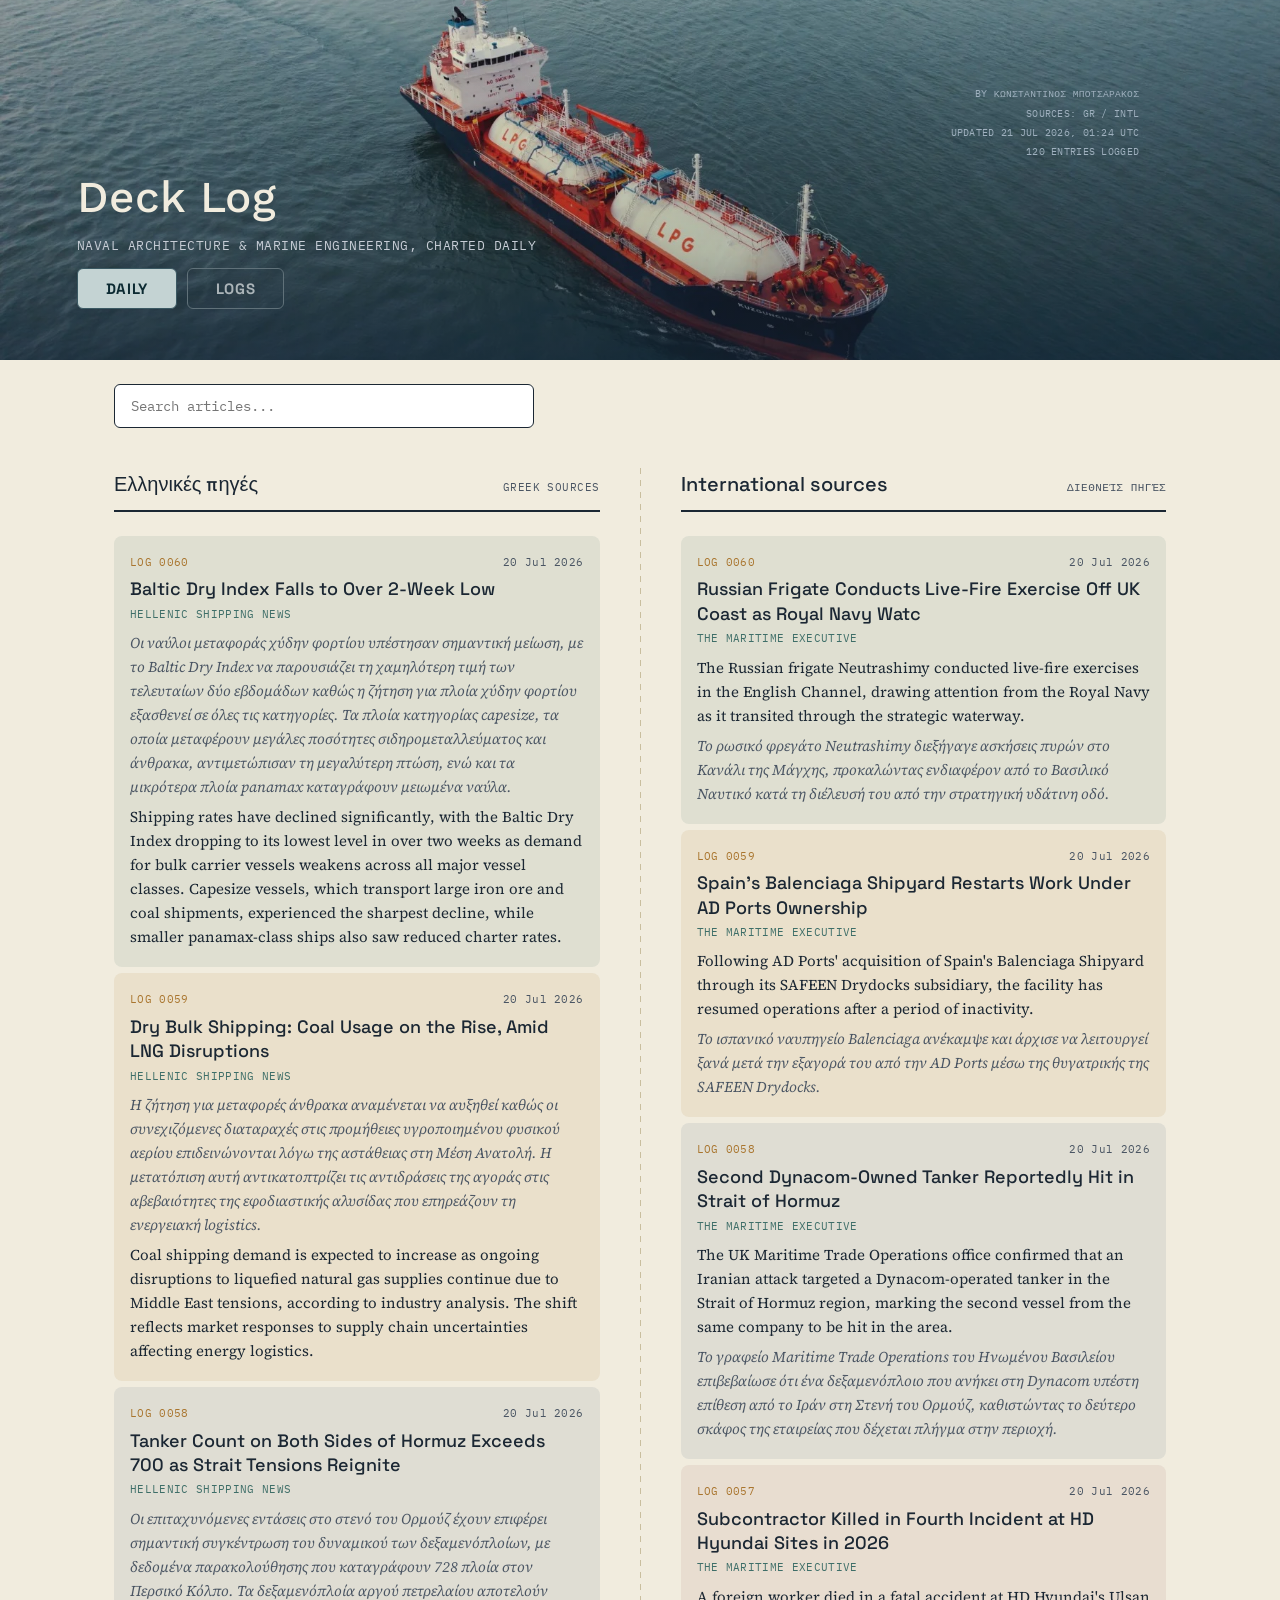
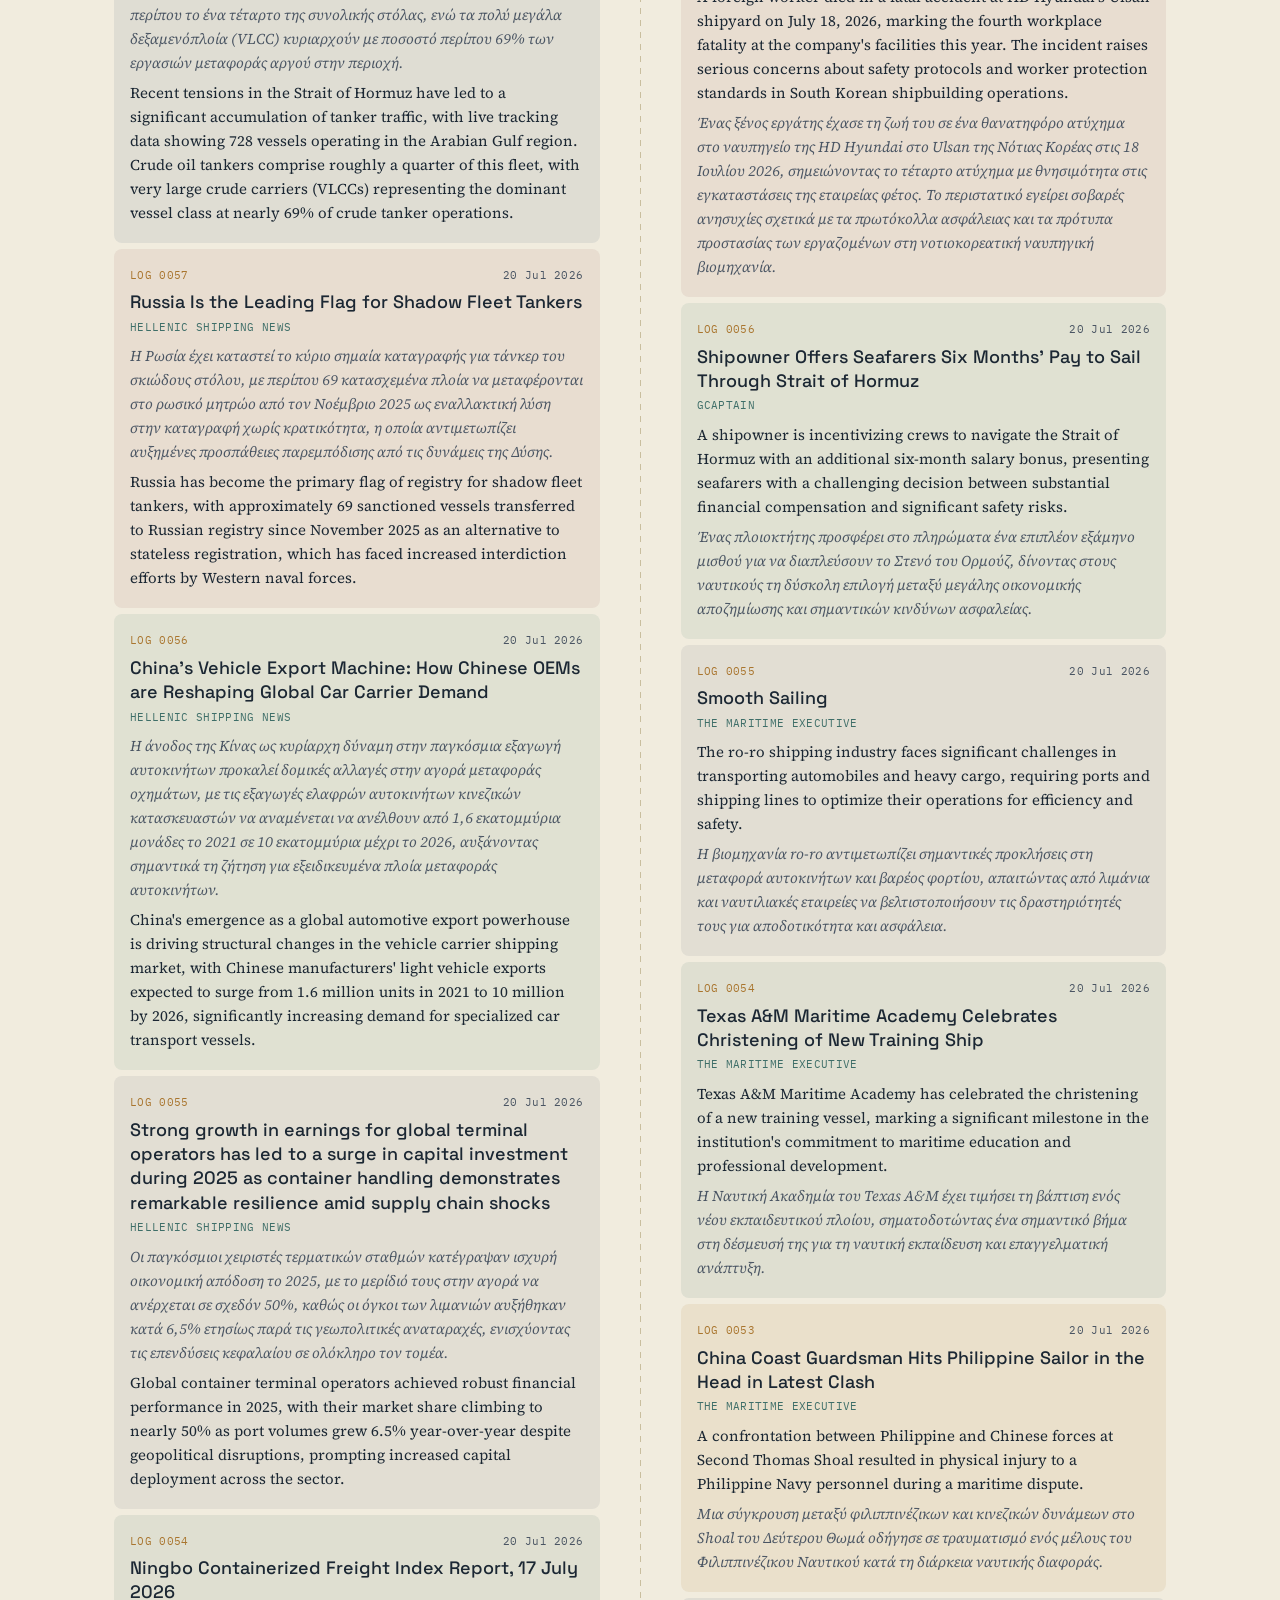
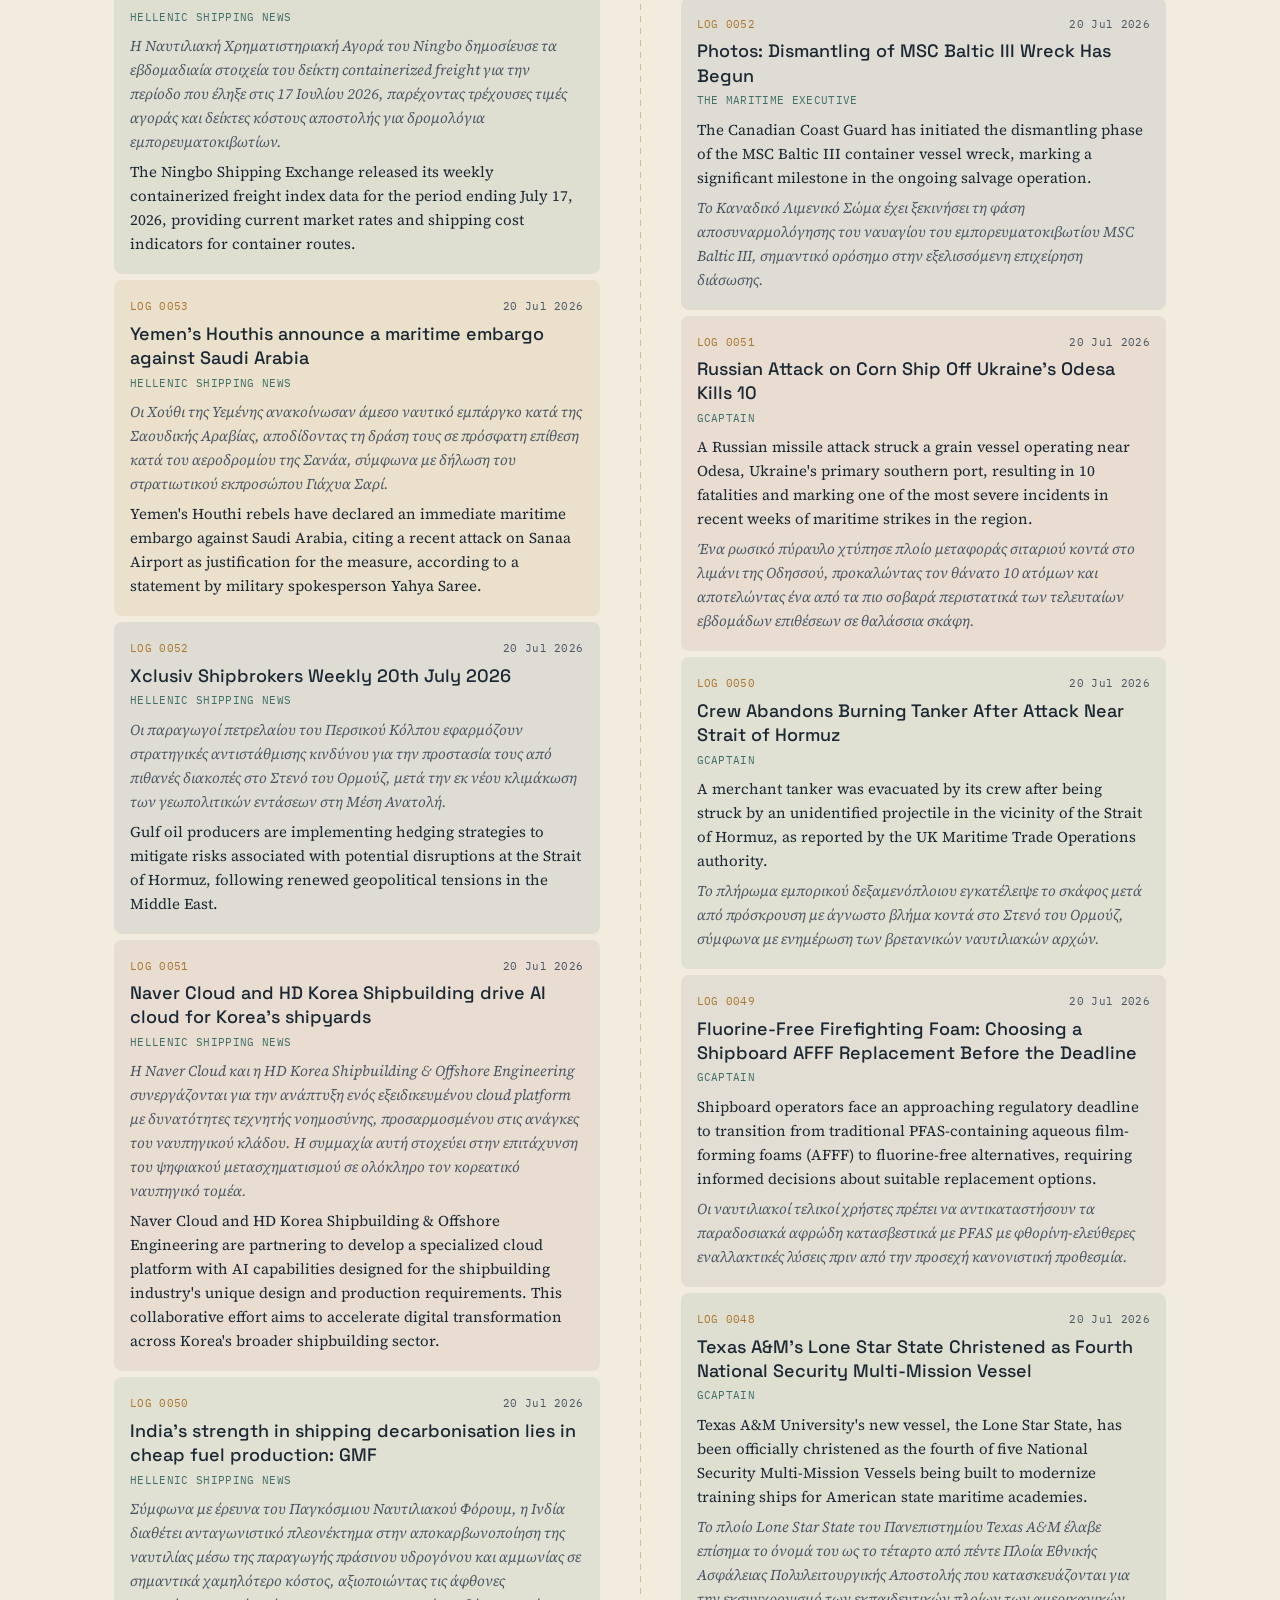
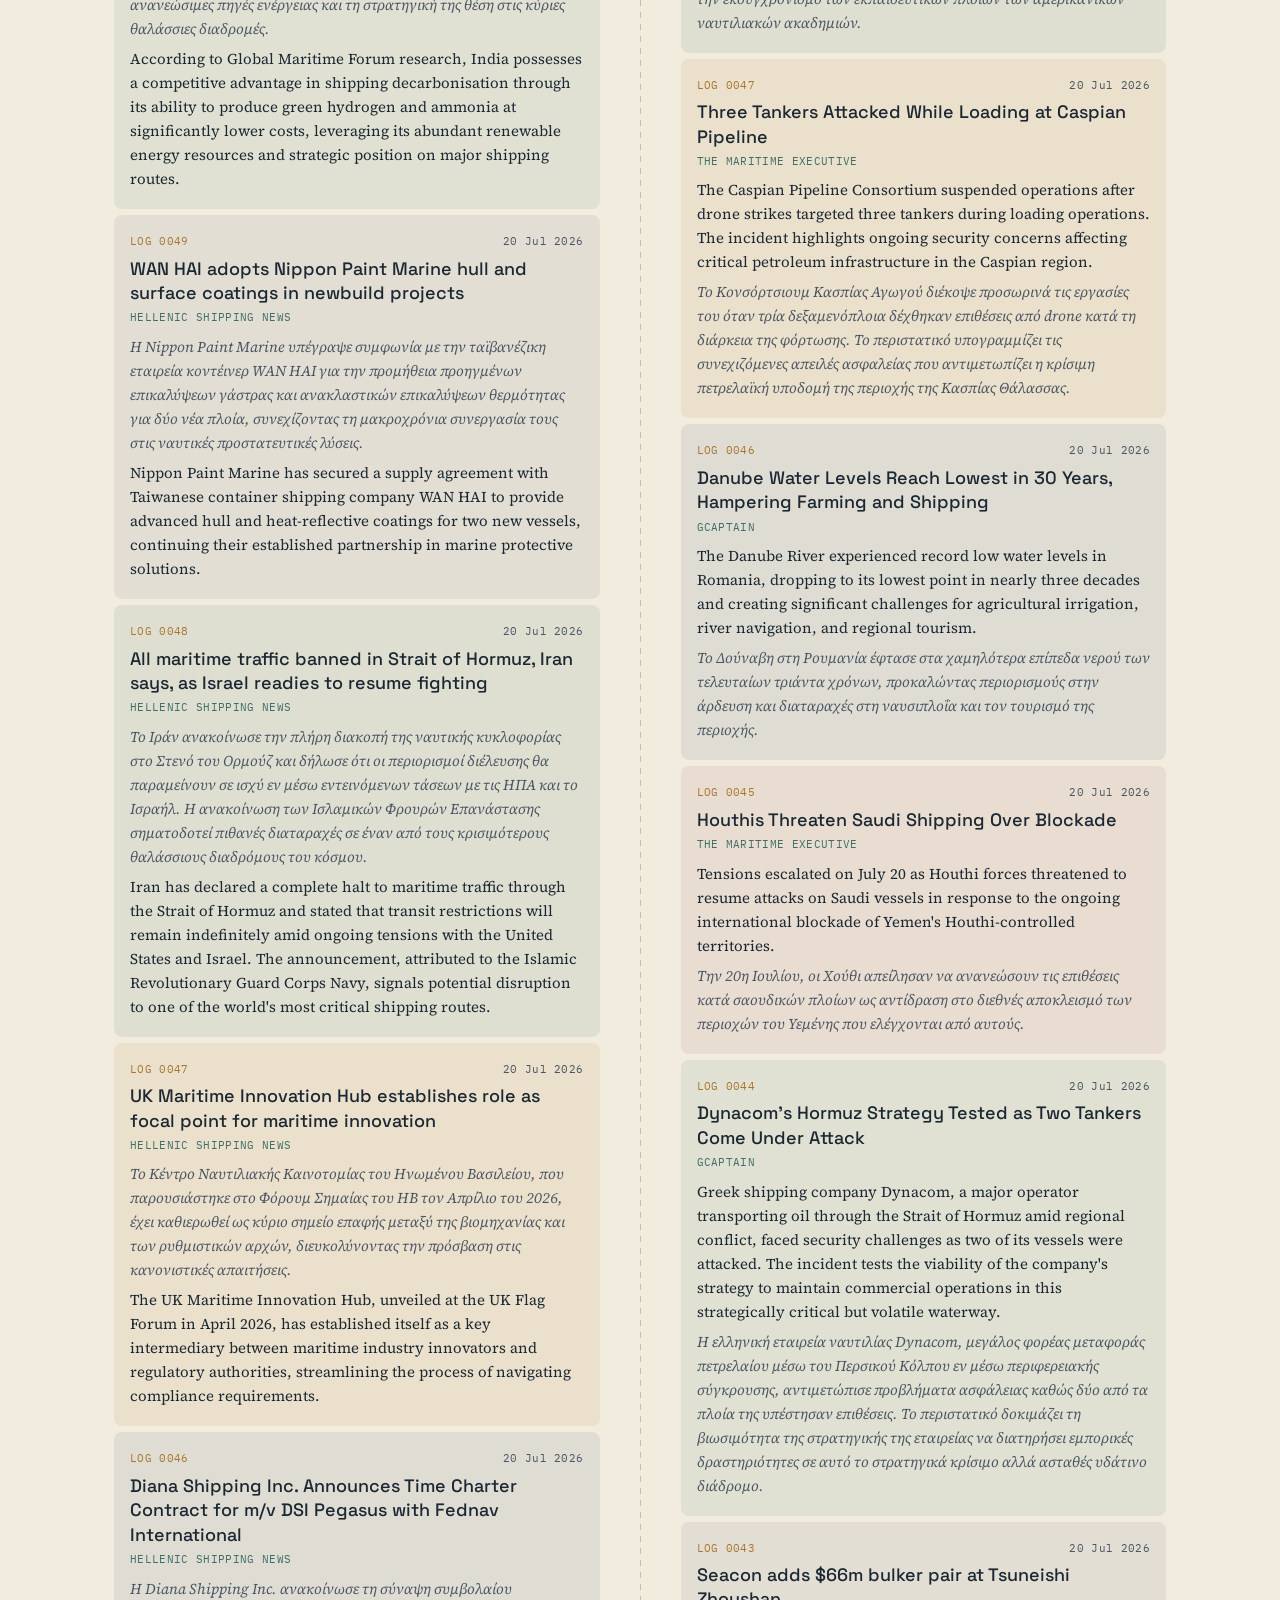
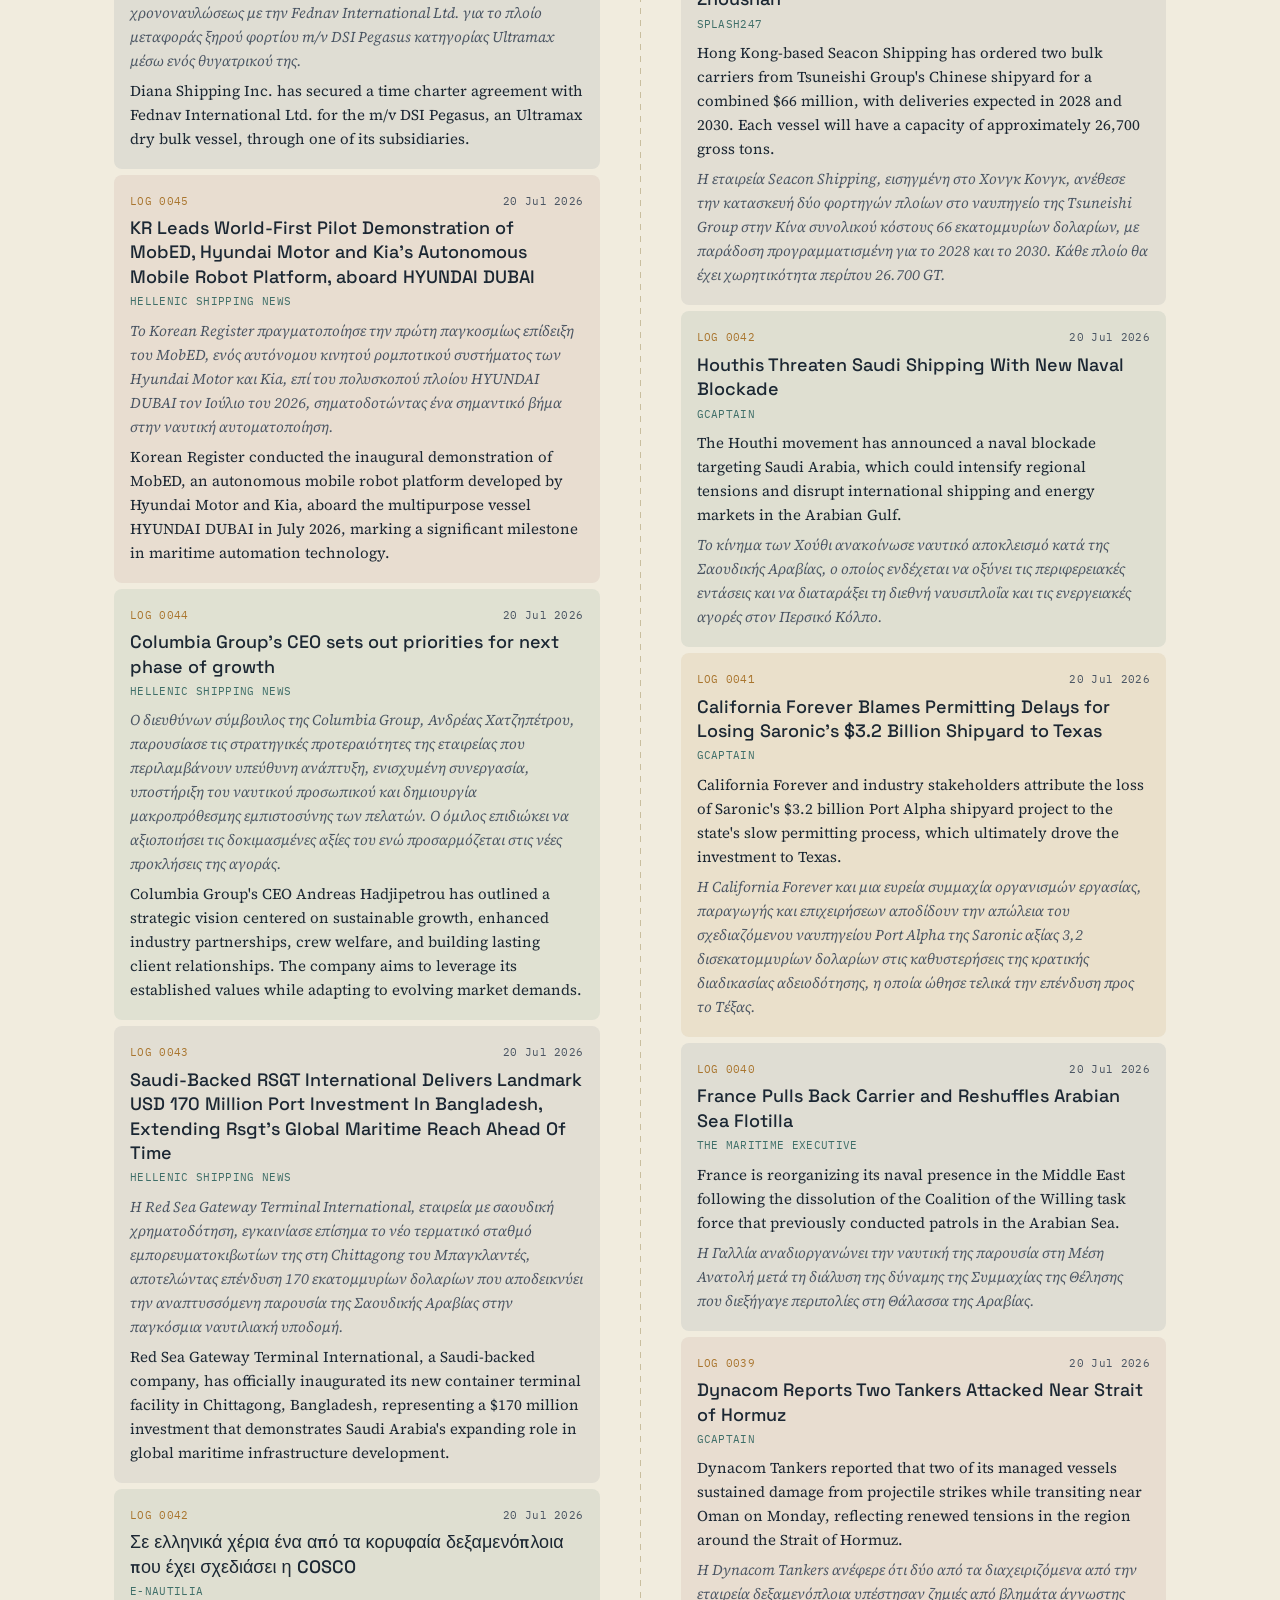
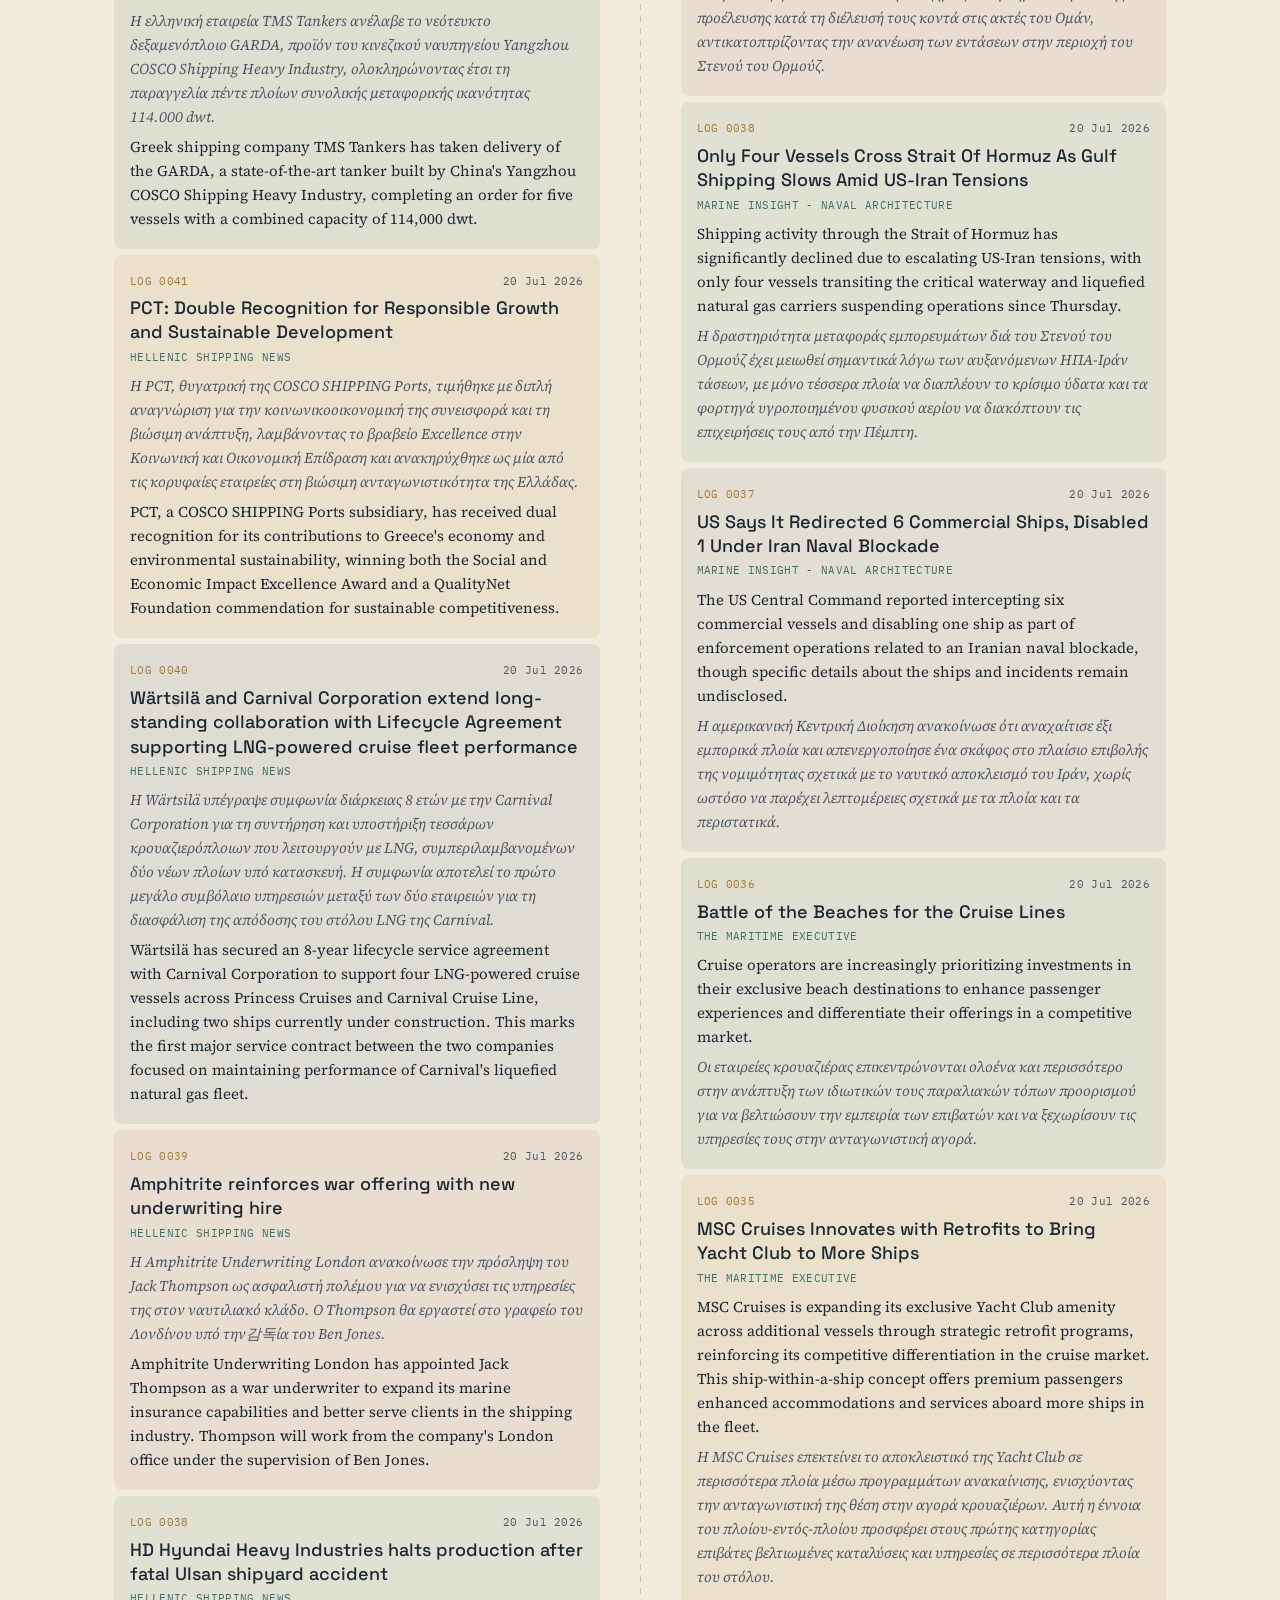
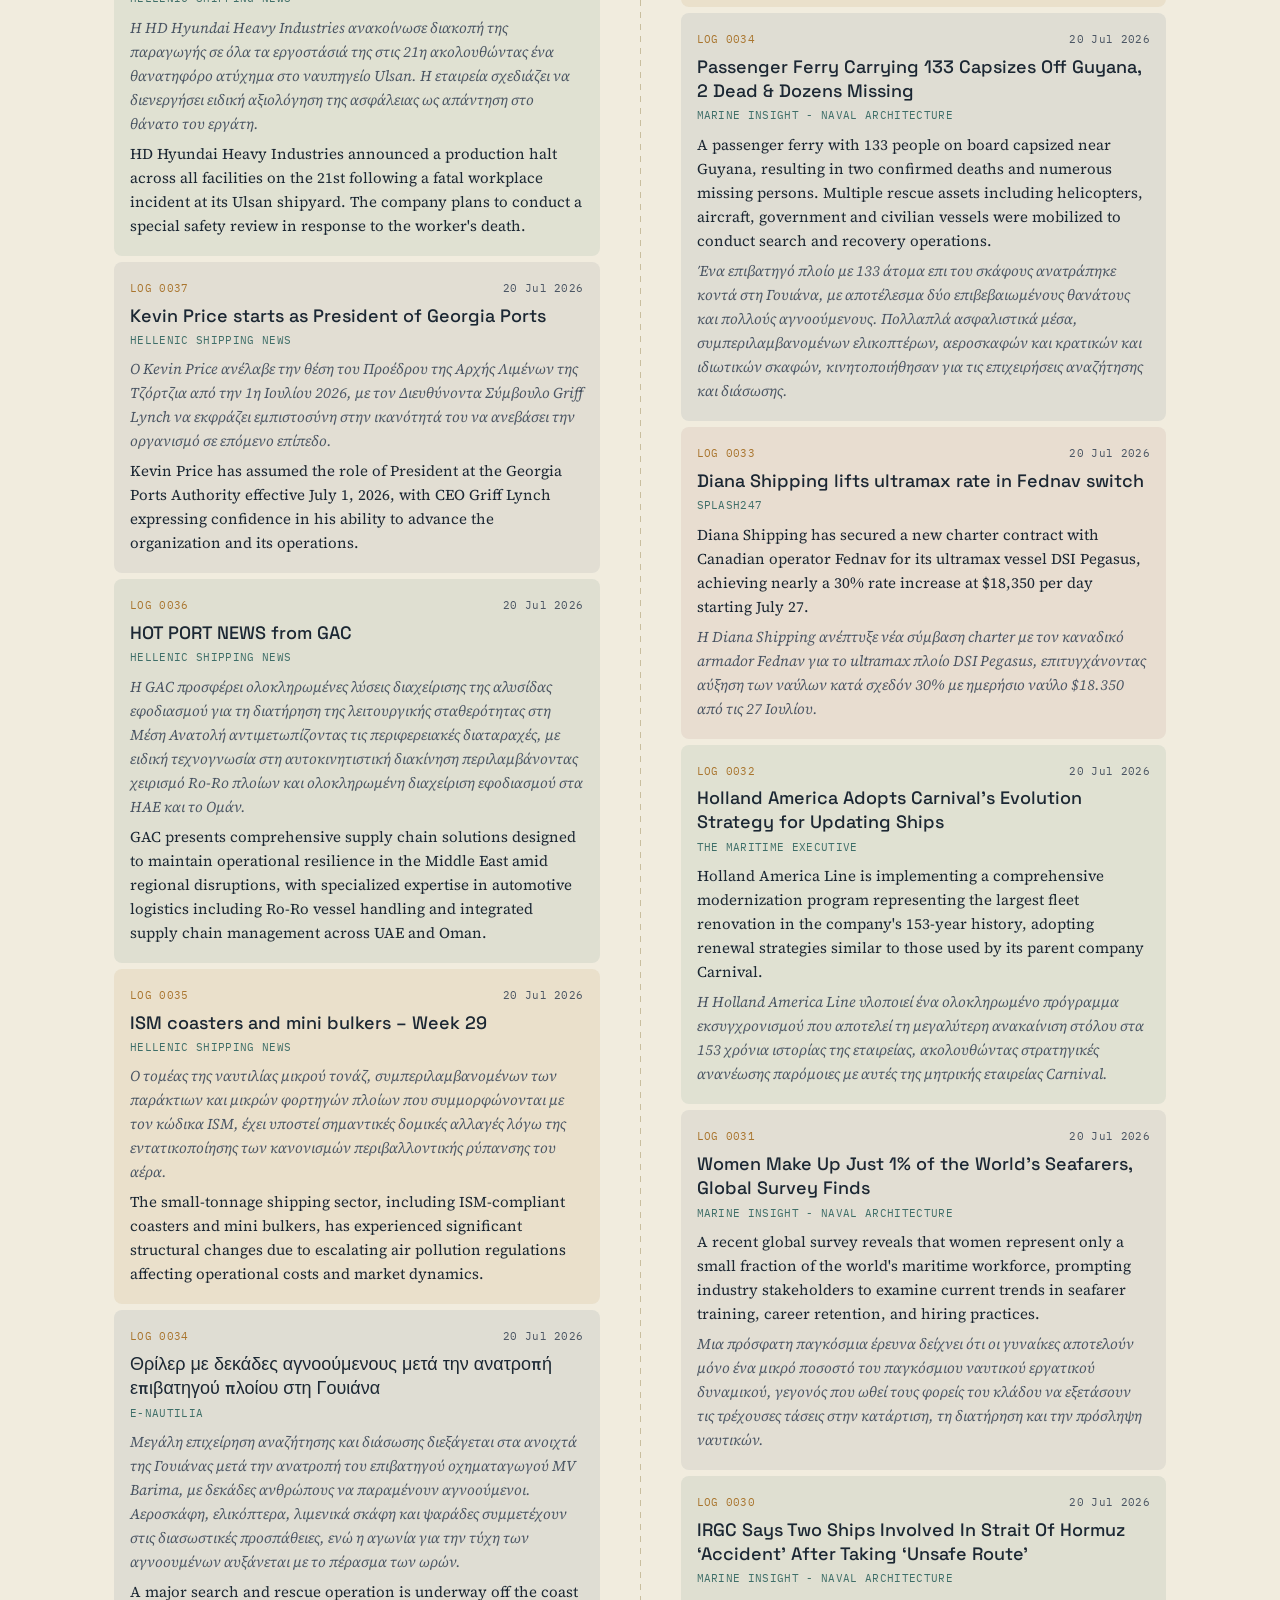
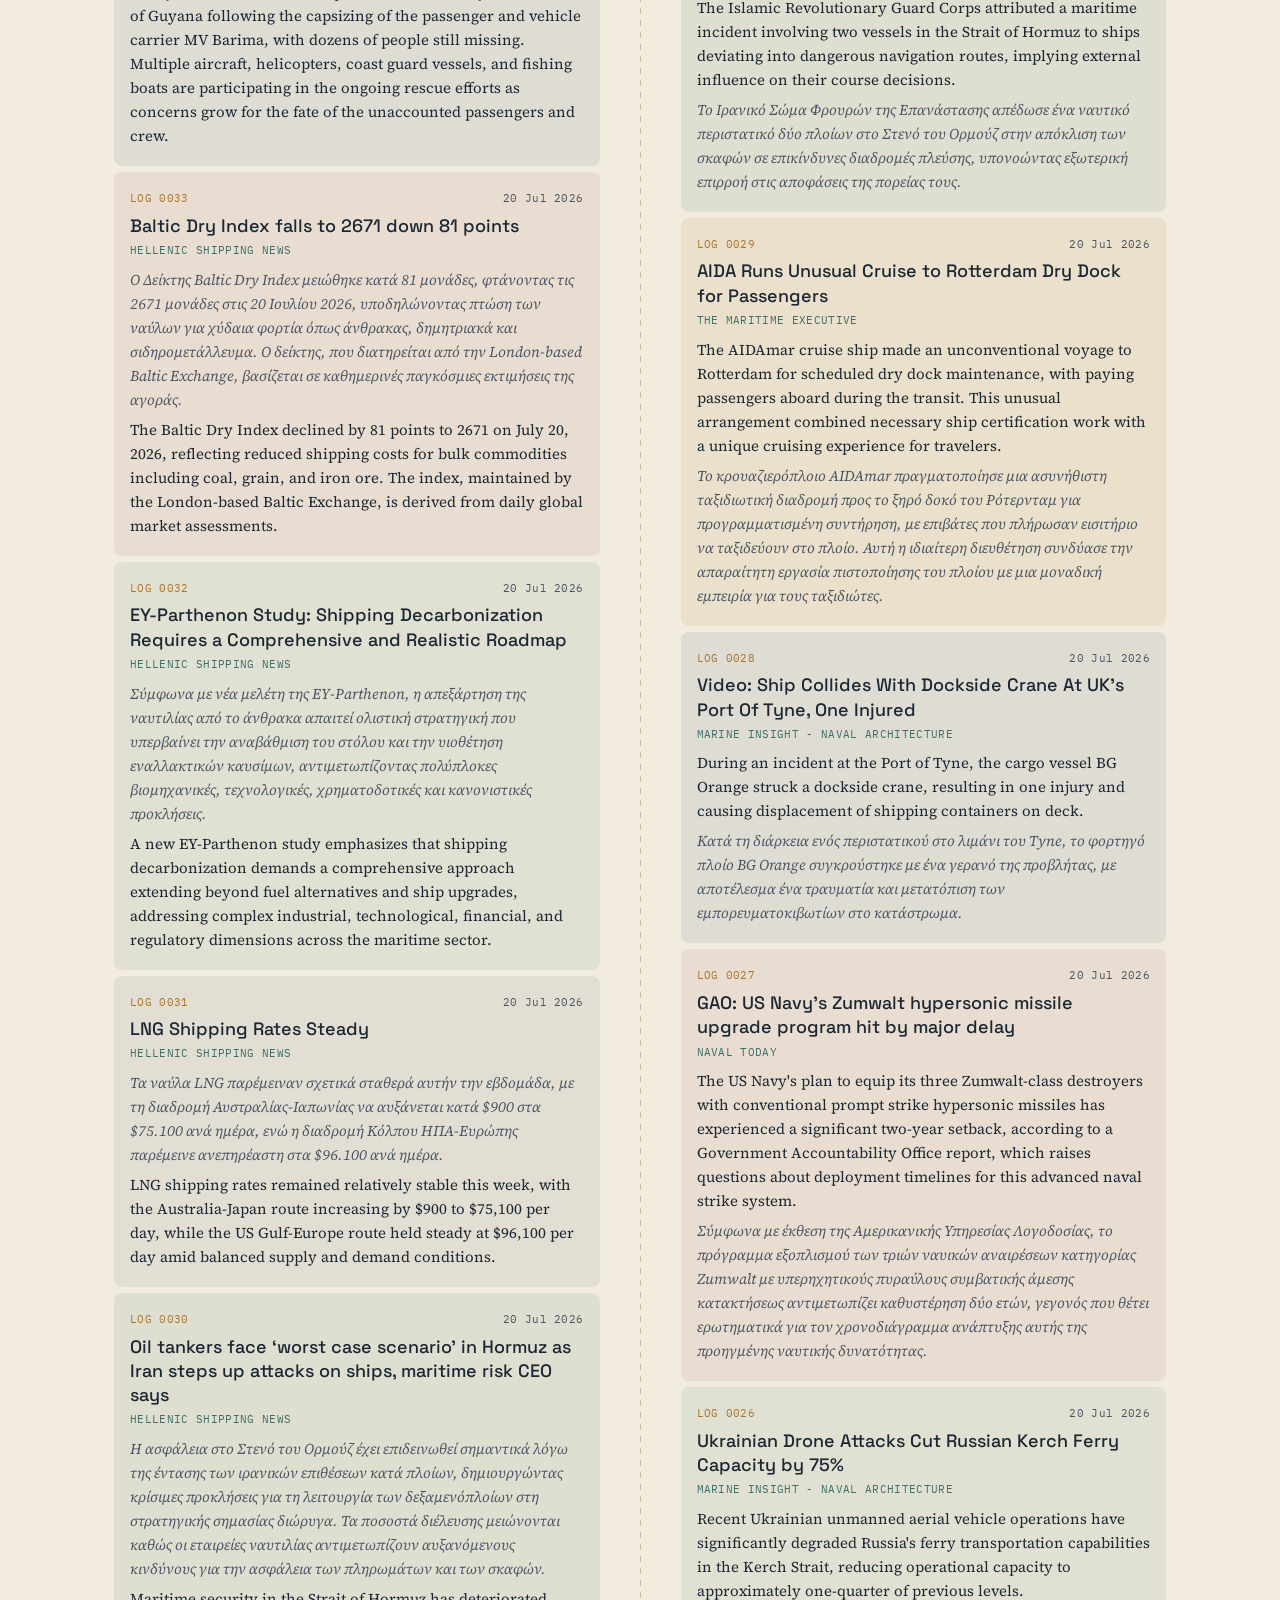
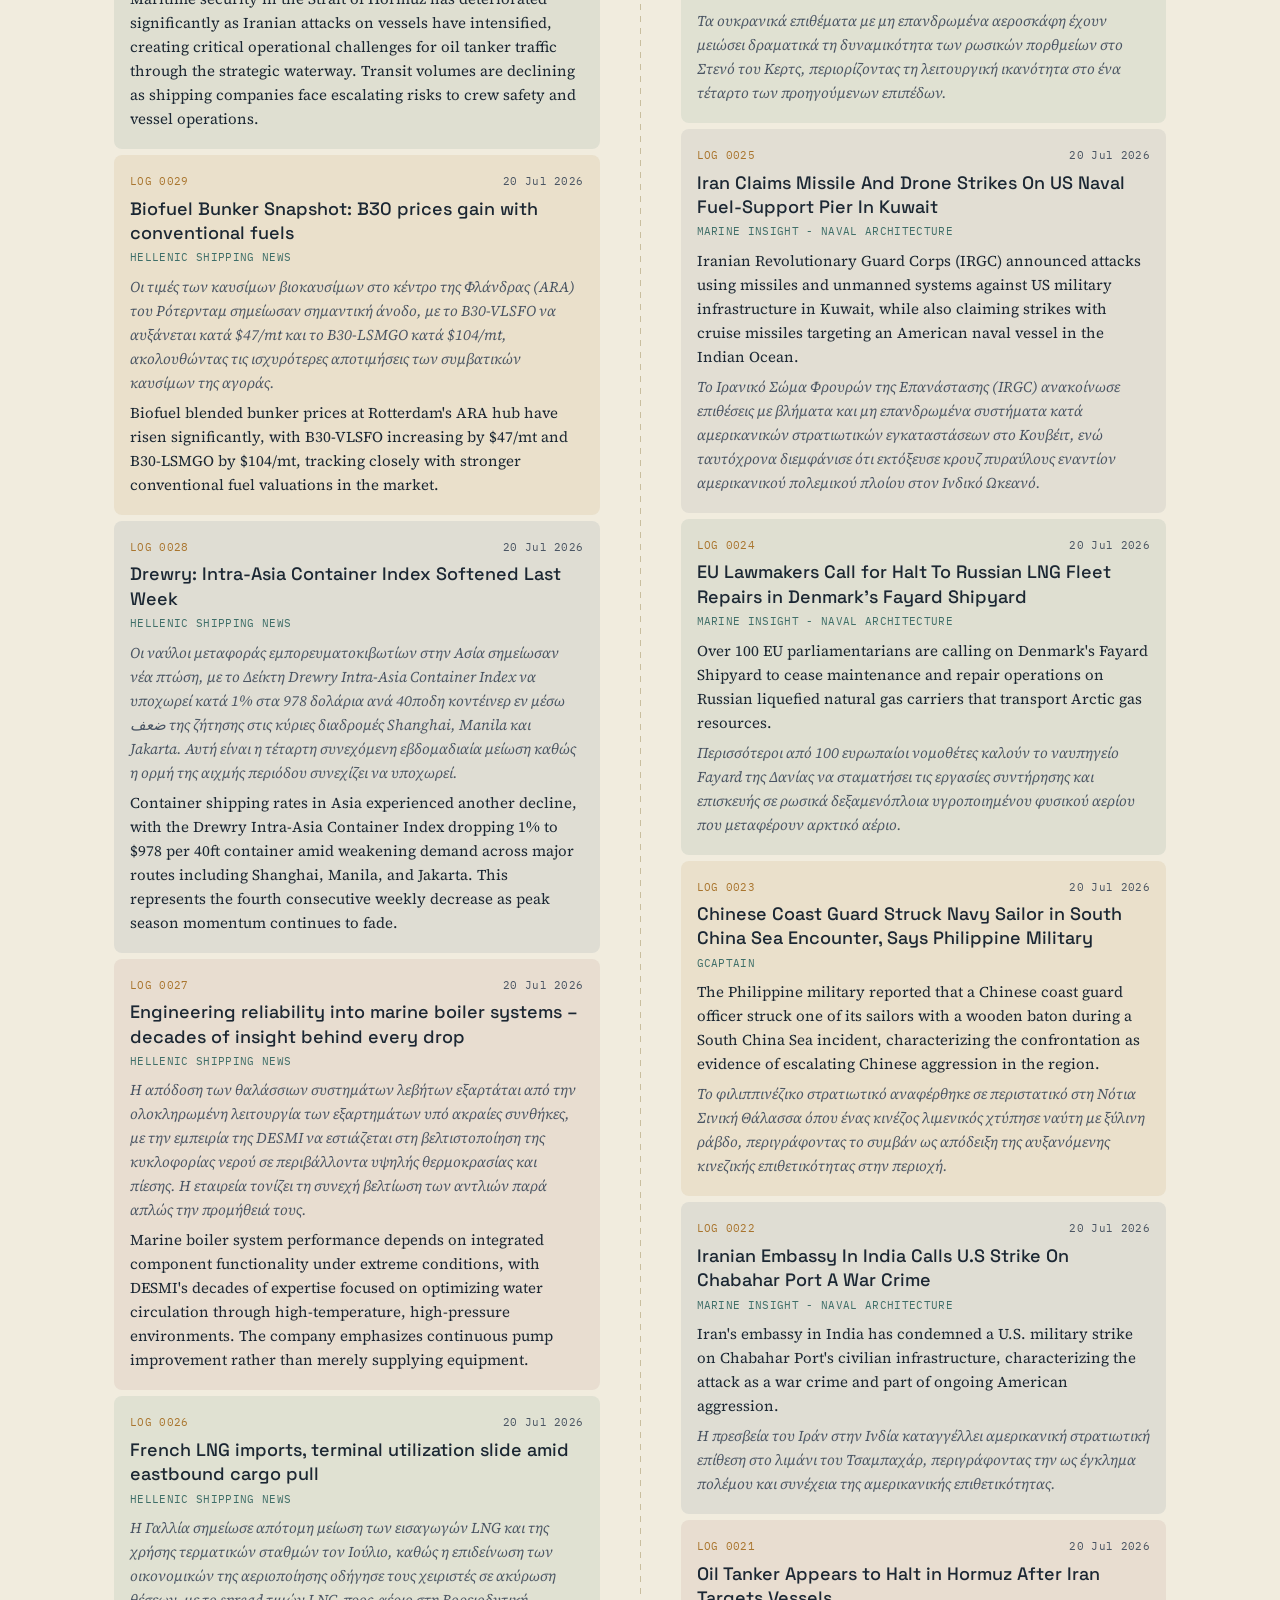
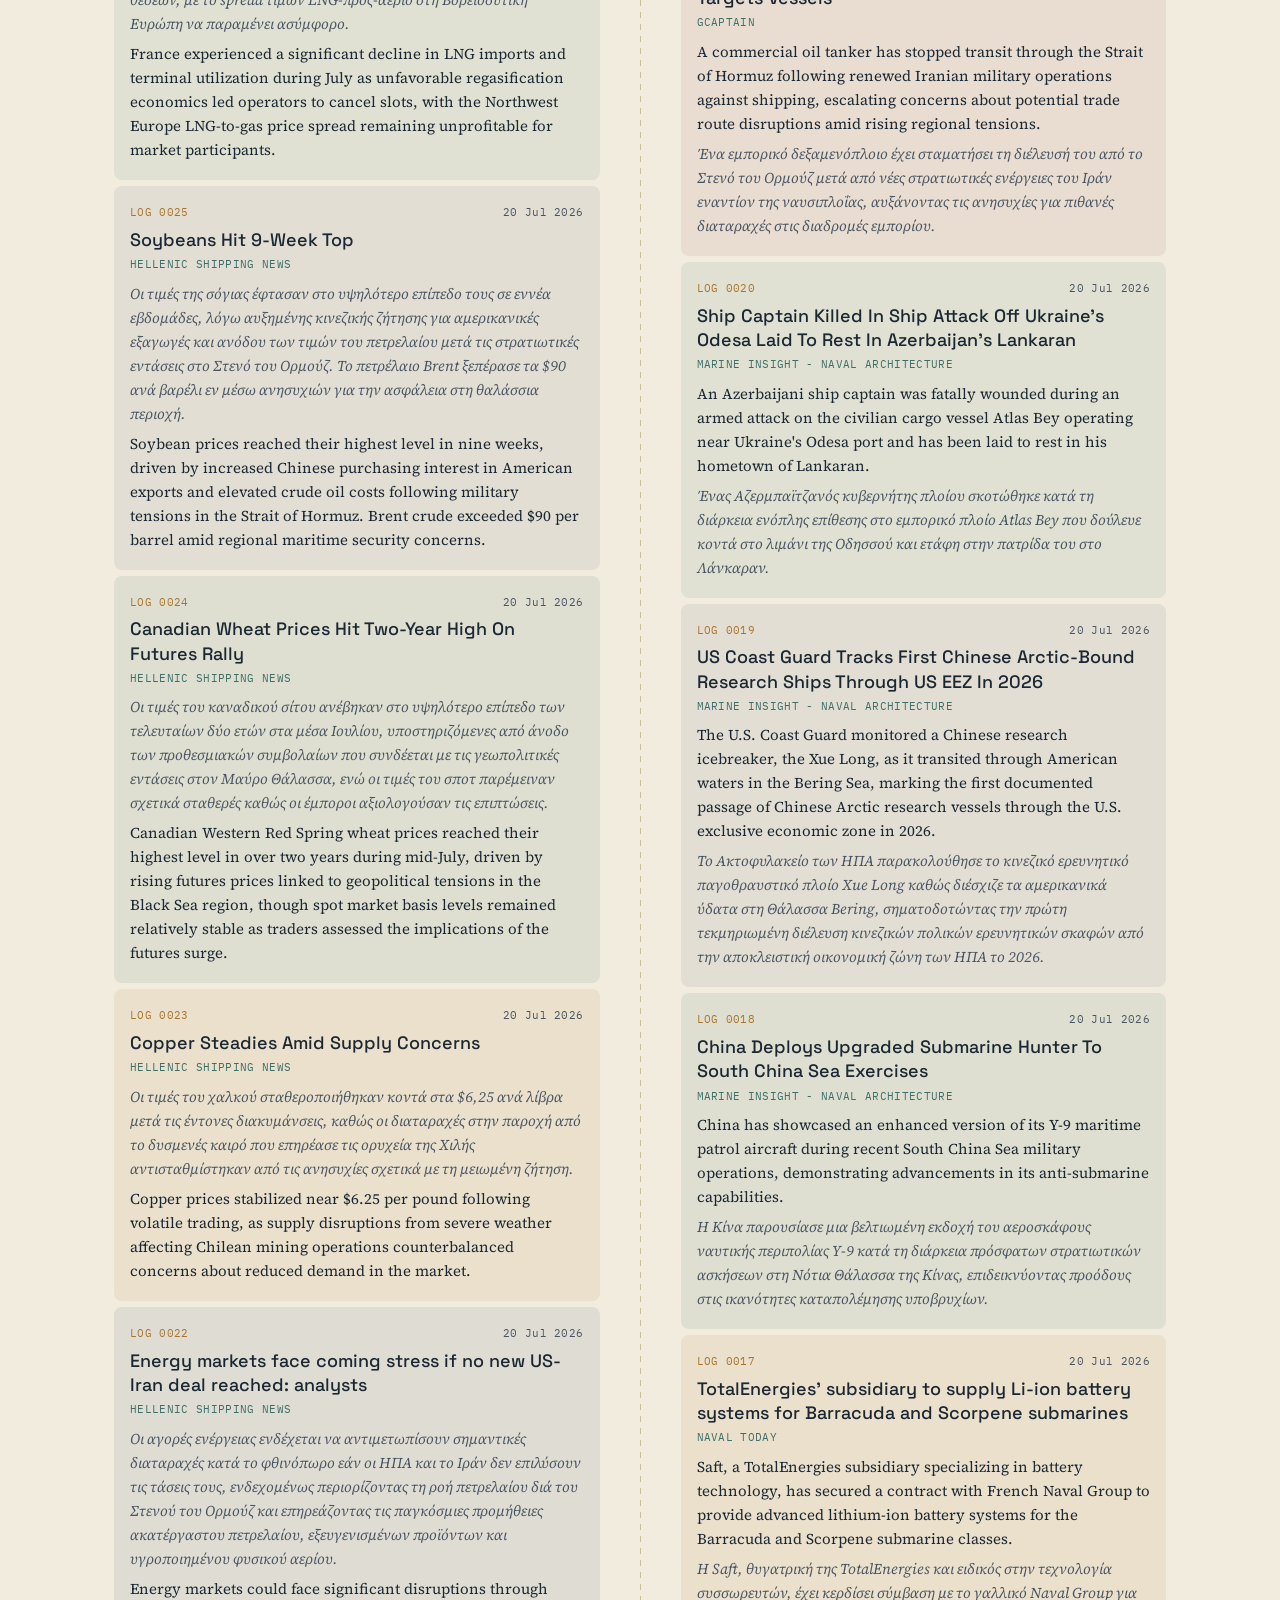
==== docs/index.html @ 95daadf0 "Auto-update: fetch new articles and rebuild site" ====
<!DOCTYPE html>
<html lang="en">
<head>
<meta charset="UTF-8">
<meta name="viewport" content="width=device-width, initial-scale=1.0">
<title>Deck Log &mdash; Naval Architecture &amp; Marine Engineering Digest</title>
     <link rel="icon" href="data:image/svg+xml,<svg xmlns=%22http://www.w3.org/2000/svg%22 viewBox=%220 0 100 100%22><text y=%22.9em%22 font-size=%2290%22>⚓</text></svg>">
<meta name="description" content="An automatically updated digest of naval architecture, shipbuilding and marine engineering news from Greek and international sources.">
<link rel="preconnect" href="https://fonts.googleapis.com">
<link rel="preconnect" href="https://fonts.gstatic.com" crossorigin>
<link href="https://fonts.googleapis.com/css2?family=Work+Sans:wght@400;500;600;700&family=Space+Grotesk:wght@400;500;700&family=Source+Serif+4:opsz,wght@8..60,400;8..60,600&family=IBM+Plex+Mono:wght@400;500&display=swap" rel="stylesheet">
<link rel="stylesheet" href="static/style.css">
<meta property="og:type" content="website">
<meta property="og:title" content="Deck Log — Naval Architecture & Marine Engineering Digest">
<meta property="og:description" content="An automatically updated digest of naval architecture, shipbuilding and marine engineering news from Greek and international sources.">
<meta property="og:image" content="https://deck-log.site/static/og-image.png">
<meta property="og:url" content="https://deck-log.site/">
<meta name="twitter:card" content="summary_large_image">
<meta name="twitter:title" content="Deck Log — Naval Architecture & Marine Engineering Digest">
<meta name="twitter:description" content="An automatically updated digest of naval architecture, shipbuilding and marine engineering news from Greek and international sources.">
<meta name="twitter:image" content="https://deck-log.site/static/og-image.png">
     <meta name="google-adsense-account" content="ca-pub-8514630083793882">
<script async src="https://pagead2.googlesyndication.com/pagead/js/adsbygoogle.js?client=ca-pub-8514630083793882"
     crossorigin="anonymous"></script>
</head>
<body>

<header class="titleblock">
<picture>
  <source media="(max-width: 700px)" srcset="static/header-banner-mobile.png">
  <img src="static/header-banner.png" alt="Anchor and rope" class="titleblock-bg">
</picture>  <div class="titleblock-overlay"></div>

  <div class="titleblock-meta">
    <span>BY ΚΩΝΣΤΑΝΤΙΝΟΣ ΜΠΟΤΣΑΡΑΚΟΣ</span>
    <span>SOURCES: GR / INTL</span>
    <span>UPDATED 21 Jul 2026, 01:24 UTC</span>
    <span>120 ENTRIES LOGGED</span>
  </div>

  <div class="titleblock-content">
    <div class="titleblock-inner">
      <div class="titleblock-text">
        <h1>Deck Log</h1>
        <p class="tagline">Naval architecture &amp; marine engineering, charted daily</p>
      </div>
    </div>
    <nav class="tabs">
      <button class="tab-btn active" data-tab="daily" onclick="showTab('daily')">DAILY</button>
      <button class="tab-btn" data-tab="logs" onclick="showTab('logs')">LOGS</button>
    </nav>
  </div>
</header>
     <div class="search-bar">
  <input type="text" id="searchInput" placeholder="Search articles..." oninput="filterSearch()">
</div>

<main class="log">

  <section class="column" aria-label="Greek sources">
    <div class="column-header" data-key="greek" onclick="toggleColumn('greek')">
  <h2>Ελληνικές πηγές</h2>
  <span class="column-sub">Greek sources</span>
</div>

    
      
      <article class="entry hue-0" data-date="20 Jul 2026">
        <div class="entry-meta">
          <span class="entry-no">LOG 0060</span>
          <span class="entry-date">20 Jul 2026</span>
        </div>
        <h3 class="entry-title"><a href="https://www.hellenicshippingnews.com/baltic-dry-index-falls-to-over-2-week-low-2/" target="_blank" rel="noopener">Baltic Dry Index Falls to Over 2-Week Low</a></h3>
        <p class="entry-source">Hellenic Shipping News</p>
        <p class="entry-summary summary-el">Οι ναύλοι μεταφοράς χύδην φορτίου υπέστησαν σημαντική μείωση, με το Baltic Dry Index να παρουσιάζει τη χαμηλότερη τιμή των τελευταίων δύο εβδομάδων καθώς η ζήτηση για πλοία χύδην φορτίου εξασθενεί σε όλες τις κατηγορίες. Τα πλοία κατηγορίας capesize, τα οποία μεταφέρουν μεγάλες ποσότητες σιδηρομεταλλεύματος και άνθρακα, αντιμετώπισαν τη μεγαλύτερη πτώση, ενώ και τα μικρότερα πλοία panamax καταγράφουν μειωμένα ναύλα.</p>
        <p class="entry-summary summary-en">Shipping rates have declined significantly, with the Baltic Dry Index dropping to its lowest level in over two weeks as demand for bulk carrier vessels weakens across all major vessel classes. Capesize vessels, which transport large iron ore and coal shipments, experienced the sharpest decline, while smaller panamax-class ships also saw reduced charter rates.</p>
      </article>
      
      <article class="entry hue-1" data-date="20 Jul 2026">
        <div class="entry-meta">
          <span class="entry-no">LOG 0059</span>
          <span class="entry-date">20 Jul 2026</span>
        </div>
        <h3 class="entry-title"><a href="https://www.hellenicshippingnews.com/dry-bulk-shipping-coal-usage-on-the-rise-amid-lng-disruptions/" target="_blank" rel="noopener">Dry Bulk Shipping: Coal Usage on the Rise, Amid LNG Disruptions</a></h3>
        <p class="entry-source">Hellenic Shipping News</p>
        <p class="entry-summary summary-el">Η ζήτηση για μεταφορές άνθρακα αναμένεται να αυξηθεί καθώς οι συνεχιζόμενες διαταραχές στις προμήθειες υγροποιημένου φυσικού αερίου επιδεινώνονται λόγω της αστάθειας στη Μέση Ανατολή. Η μετατόπιση αυτή αντικατοπτρίζει τις αντιδράσεις της αγοράς στις αβεβαιότητες της εφοδιαστικής αλυσίδας που επηρεάζουν τη ενεργειακή logistics.</p>
        <p class="entry-summary summary-en">Coal shipping demand is expected to increase as ongoing disruptions to liquefied natural gas supplies continue due to Middle East tensions, according to industry analysis. The shift reflects market responses to supply chain uncertainties affecting energy logistics.</p>
      </article>
      
      <article class="entry hue-2" data-date="20 Jul 2026">
        <div class="entry-meta">
          <span class="entry-no">LOG 0058</span>
          <span class="entry-date">20 Jul 2026</span>
        </div>
        <h3 class="entry-title"><a href="https://www.hellenicshippingnews.com/tanker-count-on-both-sides-of-hormuz-exceeds-700-as-strait-tensions-reignite/" target="_blank" rel="noopener">Tanker Count on Both Sides of Hormuz Exceeds 700 as Strait Tensions Reignite</a></h3>
        <p class="entry-source">Hellenic Shipping News</p>
        <p class="entry-summary summary-el">Οι επιταχυνόμενες εντάσεις στο στενό του Ορμούζ έχουν επιφέρει σημαντική συγκέντρωση του δυναμικού των δεξαμενόπλοίων, με δεδομένα παρακολούθησης που καταγράφουν 728 πλοία στον Περσικό Κόλπο. Τα δεξαμενόπλοία αργού πετρελαίου αποτελούν περίπου το ένα τέταρτο της συνολικής στόλας, ενώ τα πολύ μεγάλα δεξαμενόπλοία (VLCC) κυριαρχούν με ποσοστό περίπου 69% των εργασιών μεταφοράς αργού στην περιοχή.</p>
        <p class="entry-summary summary-en">Recent tensions in the Strait of Hormuz have led to a significant accumulation of tanker traffic, with live tracking data showing 728 vessels operating in the Arabian Gulf region. Crude oil tankers comprise roughly a quarter of this fleet, with very large crude carriers (VLCCs) representing the dominant vessel class at nearly 69% of crude tanker operations.</p>
      </article>
      
      <article class="entry hue-3" data-date="20 Jul 2026">
        <div class="entry-meta">
          <span class="entry-no">LOG 0057</span>
          <span class="entry-date">20 Jul 2026</span>
        </div>
        <h3 class="entry-title"><a href="https://www.hellenicshippingnews.com/russia-is-the-leading-flag-for-shadow-fleet-tankers/" target="_blank" rel="noopener">Russia Is the Leading Flag for Shadow Fleet Tankers</a></h3>
        <p class="entry-source">Hellenic Shipping News</p>
        <p class="entry-summary summary-el">Η Ρωσία έχει καταστεί το κύριο σημαία καταγραφής για τάνκερ του σκιώδους στόλου, με περίπου 69 κατασχεμένα πλοία να μεταφέρονται στο ρωσικό μητρώο από τον Νοέμβριο 2025 ως εναλλακτική λύση στην καταγραφή χωρίς κρατικότητα, η οποία αντιμετωπίζει αυξημένες προσπάθειες παρεμπόδισης από τις δυνάμεις της Δύσης.</p>
        <p class="entry-summary summary-en">Russia has become the primary flag of registry for shadow fleet tankers, with approximately 69 sanctioned vessels transferred to Russian registry since November 2025 as an alternative to stateless registration, which has faced increased interdiction efforts by Western naval forces.</p>
      </article>
      
      <article class="entry hue-4" data-date="20 Jul 2026">
        <div class="entry-meta">
          <span class="entry-no">LOG 0056</span>
          <span class="entry-date">20 Jul 2026</span>
        </div>
        <h3 class="entry-title"><a href="https://www.hellenicshippingnews.com/chinas-vehicle-export-machine-how-chinese-oems-are-reshaping-global-car-carrier-demand/" target="_blank" rel="noopener">China’s Vehicle Export Machine: How Chinese OEMs are Reshaping Global Car Carrier Demand</a></h3>
        <p class="entry-source">Hellenic Shipping News</p>
        <p class="entry-summary summary-el">Η άνοδος της Κίνας ως κυρίαρχη δύναμη στην παγκόσμια εξαγωγή αυτοκινήτων προκαλεί δομικές αλλαγές στην αγορά μεταφοράς οχημάτων, με τις εξαγωγές ελαφρών αυτοκινήτων κινεζικών κατασκευαστών να αναμένεται να ανέλθουν από 1,6 εκατομμύρια μονάδες το 2021 σε 10 εκατομμύρια μέχρι το 2026, αυξάνοντας σημαντικά τη ζήτηση για εξειδικευμένα πλοία μεταφοράς αυτοκινήτων.</p>
        <p class="entry-summary summary-en">China's emergence as a global automotive export powerhouse is driving structural changes in the vehicle carrier shipping market, with Chinese manufacturers' light vehicle exports expected to surge from 1.6 million units in 2021 to 10 million by 2026, significantly increasing demand for specialized car transport vessels.</p>
      </article>
      
      <article class="entry hue-5" data-date="20 Jul 2026">
        <div class="entry-meta">
          <span class="entry-no">LOG 0055</span>
          <span class="entry-date">20 Jul 2026</span>
        </div>
        <h3 class="entry-title"><a href="https://www.hellenicshippingnews.com/strong-growth-in-earnings-for-global-terminal-operators-has-led-to-a-surge-in-capital-investment-during-2025-as-container-handling-demonstrates-remarkable-resilience-amid-supply-chain-shocks/" target="_blank" rel="noopener">Strong growth in earnings for global terminal operators has led to a surge in capital investment during 2025 as container handling demonstrates remarkable resilience amid supply chain shocks</a></h3>
        <p class="entry-source">Hellenic Shipping News</p>
        <p class="entry-summary summary-el">Οι παγκόσμιοι χειριστές τερματικών σταθμών κατέγραψαν ισχυρή οικονομική απόδοση το 2025, με το μερίδιό τους στην αγορά να ανέρχεται σε σχεδόν 50%, καθώς οι όγκοι των λιμανιών αυξήθηκαν κατά 6,5% ετησίως παρά τις γεωπολιτικές αναταραχές, ενισχύοντας τις επενδύσεις κεφαλαίου σε ολόκληρο τον τομέα.</p>
        <p class="entry-summary summary-en">Global container terminal operators achieved robust financial performance in 2025, with their market share climbing to nearly 50% as port volumes grew 6.5% year-over-year despite geopolitical disruptions, prompting increased capital deployment across the sector.</p>
      </article>
      
      <article class="entry hue-0" data-date="20 Jul 2026">
        <div class="entry-meta">
          <span class="entry-no">LOG 0054</span>
          <span class="entry-date">20 Jul 2026</span>
        </div>
        <h3 class="entry-title"><a href="https://www.hellenicshippingnews.com/ningbo-containerized-freight-index-report-17-july-2026/" target="_blank" rel="noopener">Ningbo Containerized Freight Index Report, 17 July 2026</a></h3>
        <p class="entry-source">Hellenic Shipping News</p>
        <p class="entry-summary summary-el">Η Ναυτιλιακή Χρηματιστηριακή Αγορά του Ningbo δημοσίευσε τα εβδομαδιαία στοιχεία του δείκτη containerized freight για την περίοδο που έληξε στις 17 Ιουλίου 2026, παρέχοντας τρέχουσες τιμές αγοράς και δείκτες κόστους αποστολής για δρομολόγια εμπορευματοκιβωτίων.</p>
        <p class="entry-summary summary-en">The Ningbo Shipping Exchange released its weekly containerized freight index data for the period ending July 17, 2026, providing current market rates and shipping cost indicators for container routes.</p>
      </article>
      
      <article class="entry hue-1" data-date="20 Jul 2026">
        <div class="entry-meta">
          <span class="entry-no">LOG 0053</span>
          <span class="entry-date">20 Jul 2026</span>
        </div>
        <h3 class="entry-title"><a href="https://www.hellenicshippingnews.com/yemens-houthis-announce-a-maritime-embargo-against-saudi-arabia/" target="_blank" rel="noopener">Yemen’s Houthis announce a maritime embargo against Saudi Arabia</a></h3>
        <p class="entry-source">Hellenic Shipping News</p>
        <p class="entry-summary summary-el">Οι Χούθι της Υεμένης ανακοίνωσαν άμεσο ναυτικό εμπάργκο κατά της Σαουδικής Αραβίας, αποδίδοντας τη δράση τους σε πρόσφατη επίθεση κατά του αεροδρομίου της Σανάα, σύμφωνα με δήλωση του στρατιωτικού εκπροσώπου Γιάχυα Σαρί.</p>
        <p class="entry-summary summary-en">Yemen's Houthi rebels have declared an immediate maritime embargo against Saudi Arabia, citing a recent attack on Sanaa Airport as justification for the measure, according to a statement by military spokesperson Yahya Saree.</p>
      </article>
      
      <article class="entry hue-2" data-date="20 Jul 2026">
        <div class="entry-meta">
          <span class="entry-no">LOG 0052</span>
          <span class="entry-date">20 Jul 2026</span>
        </div>
        <h3 class="entry-title"><a href="https://www.hellenicshippingnews.com/xclusiv-shipbrokers-weekly-20th-july-2026/" target="_blank" rel="noopener">Xclusiv Shipbrokers Weekly 20th July 2026</a></h3>
        <p class="entry-source">Hellenic Shipping News</p>
        <p class="entry-summary summary-el">Οι παραγωγοί πετρελαίου του Περσικού Κόλπου εφαρμόζουν στρατηγικές αντιστάθμισης κινδύνου για την προστασία τους από πιθανές διακοπές στο Στενό του Ορμούζ, μετά την εκ νέου κλιμάκωση των γεωπολιτικών εντάσεων στη Μέση Ανατολή.</p>
        <p class="entry-summary summary-en">Gulf oil producers are implementing hedging strategies to mitigate risks associated with potential disruptions at the Strait of Hormuz, following renewed geopolitical tensions in the Middle East.</p>
      </article>
      
      <article class="entry hue-3" data-date="20 Jul 2026">
        <div class="entry-meta">
          <span class="entry-no">LOG 0051</span>
          <span class="entry-date">20 Jul 2026</span>
        </div>
        <h3 class="entry-title"><a href="https://www.hellenicshippingnews.com/naver-cloud-and-hd-korea-shipbuilding-drive-ai-cloud-for-koreas-shipyards/" target="_blank" rel="noopener">Naver Cloud and HD Korea Shipbuilding drive AI cloud for Korea’s shipyards</a></h3>
        <p class="entry-source">Hellenic Shipping News</p>
        <p class="entry-summary summary-el">Η Naver Cloud και η HD Korea Shipbuilding & Offshore Engineering συνεργάζονται για την ανάπτυξη ενός εξειδικευμένου cloud platform με δυνατότητες τεχνητής νοημοσύνης, προσαρμοσμένου στις ανάγκες του ναυπηγικού κλάδου. Η συμμαχία αυτή στοχεύει στην επιτάχυνση του ψηφιακού μετασχηματισμού σε ολόκληρο τον κορεατικό ναυπηγικό τομέα.</p>
        <p class="entry-summary summary-en">Naver Cloud and HD Korea Shipbuilding & Offshore Engineering are partnering to develop a specialized cloud platform with AI capabilities designed for the shipbuilding industry's unique design and production requirements. This collaborative effort aims to accelerate digital transformation across Korea's broader shipbuilding sector.</p>
      </article>
      
      <article class="entry hue-4" data-date="20 Jul 2026">
        <div class="entry-meta">
          <span class="entry-no">LOG 0050</span>
          <span class="entry-date">20 Jul 2026</span>
        </div>
        <h3 class="entry-title"><a href="https://www.hellenicshippingnews.com/indias-strength-in-shipping-decarbonisation-lies-in-cheap-fuel-production-gmf/" target="_blank" rel="noopener">India’s strength in shipping decarbonisation lies in cheap fuel production: GMF</a></h3>
        <p class="entry-source">Hellenic Shipping News</p>
        <p class="entry-summary summary-el">Σύμφωνα με έρευνα του Παγκόσμιου Ναυτιλιακού Φόρουμ, η Ινδία διαθέτει ανταγωνιστικό πλεονέκτημα στην αποκαρβωνοποίηση της ναυτιλίας μέσω της παραγωγής πράσινου υδρογόνου και αμμωνίας σε σημαντικά χαμηλότερο κόστος, αξιοποιώντας τις άφθονες ανανεώσιμες πηγές ενέργειας και τη στρατηγική της θέση στις κύριες θαλάσσιες διαδρομές.</p>
        <p class="entry-summary summary-en">According to Global Maritime Forum research, India possesses a competitive advantage in shipping decarbonisation through its ability to produce green hydrogen and ammonia at significantly lower costs, leveraging its abundant renewable energy resources and strategic position on major shipping routes.</p>
      </article>
      
      <article class="entry hue-5" data-date="20 Jul 2026">
        <div class="entry-meta">
          <span class="entry-no">LOG 0049</span>
          <span class="entry-date">20 Jul 2026</span>
        </div>
        <h3 class="entry-title"><a href="https://www.hellenicshippingnews.com/wan-hai-adopts-nippon-paint-marine-hull-and-surface-coatings-in-newbuild-projects/" target="_blank" rel="noopener">WAN HAI adopts Nippon Paint Marine hull and surface coatings in newbuild projects</a></h3>
        <p class="entry-source">Hellenic Shipping News</p>
        <p class="entry-summary summary-el">Η Nippon Paint Marine υπέγραψε συμφωνία με την ταϊβανέζικη εταιρεία κοντέινερ WAN HAI για την προμήθεια προηγμένων επικαλύψεων γάστρας και ανακλαστικών επικαλύψεων θερμότητας για δύο νέα πλοία, συνεχίζοντας τη μακροχρόνια συνεργασία τους στις ναυτικές προστατευτικές λύσεις.</p>
        <p class="entry-summary summary-en">Nippon Paint Marine has secured a supply agreement with Taiwanese container shipping company WAN HAI to provide advanced hull and heat-reflective coatings for two new vessels, continuing their established partnership in marine protective solutions.</p>
      </article>
      
      <article class="entry hue-0" data-date="20 Jul 2026">
        <div class="entry-meta">
          <span class="entry-no">LOG 0048</span>
          <span class="entry-date">20 Jul 2026</span>
        </div>
        <h3 class="entry-title"><a href="https://www.hellenicshippingnews.com/all-maritime-traffic-banned-in-strait-of-hormuz-iran-says-as-israel-readies-to-resume-fighting/" target="_blank" rel="noopener">All maritime traffic banned in Strait of Hormuz, Iran says, as Israel readies to resume fighting</a></h3>
        <p class="entry-source">Hellenic Shipping News</p>
        <p class="entry-summary summary-el">Το Ιράν ανακοίνωσε την πλήρη διακοπή της ναυτικής κυκλοφορίας στο Στενό του Ορμούζ και δήλωσε ότι οι περιορισμοί διέλευσης θα παραμείνουν σε ισχύ εν μέσω εντεινόμενων τάσεων με τις ΗΠΑ και το Ισραήλ. Η ανακοίνωση των Ισλαμικών Φρουρών Επανάστασης σηματοδοτεί πιθανές διαταραχές σε έναν από τους κρισιμότερους θαλάσσιους διαδρόμους του κόσμου.</p>
        <p class="entry-summary summary-en">Iran has declared a complete halt to maritime traffic through the Strait of Hormuz and stated that transit restrictions will remain indefinitely amid ongoing tensions with the United States and Israel. The announcement, attributed to the Islamic Revolutionary Guard Corps Navy, signals potential disruption to one of the world's most critical shipping routes.</p>
      </article>
      
      <article class="entry hue-1" data-date="20 Jul 2026">
        <div class="entry-meta">
          <span class="entry-no">LOG 0047</span>
          <span class="entry-date">20 Jul 2026</span>
        </div>
        <h3 class="entry-title"><a href="https://www.hellenicshippingnews.com/uk-maritime-innovation-hub-establishes-role-as-focal-point-for-maritime-innovation/" target="_blank" rel="noopener">UK Maritime Innovation Hub establishes role as focal point for maritime innovation</a></h3>
        <p class="entry-source">Hellenic Shipping News</p>
        <p class="entry-summary summary-el">Το Κέντρο Ναυτιλιακής Καινοτομίας του Ηνωμένου Βασιλείου, που παρουσιάστηκε στο Φόρουμ Σημαίας του ΗΒ τον Απρίλιο του 2026, έχει καθιερωθεί ως κύριο σημείο επαφής μεταξύ της βιομηχανίας και των ρυθμιστικών αρχών, διευκολύνοντας την πρόσβαση στις κανονιστικές απαιτήσεις.</p>
        <p class="entry-summary summary-en">The UK Maritime Innovation Hub, unveiled at the UK Flag Forum in April 2026, has established itself as a key intermediary between maritime industry innovators and regulatory authorities, streamlining the process of navigating compliance requirements.</p>
      </article>
      
      <article class="entry hue-2" data-date="20 Jul 2026">
        <div class="entry-meta">
          <span class="entry-no">LOG 0046</span>
          <span class="entry-date">20 Jul 2026</span>
        </div>
        <h3 class="entry-title"><a href="https://www.hellenicshippingnews.com/diana-shipping-inc-announces-time-charter-contract-for-m-v-dsi-pegasus-with-fednav-international/" target="_blank" rel="noopener">Diana Shipping Inc. Announces Time Charter Contract for m/v DSI Pegasus with Fednav International</a></h3>
        <p class="entry-source">Hellenic Shipping News</p>
        <p class="entry-summary summary-el">Η Diana Shipping Inc. ανακοίνωσε τη σύναψη συμβολαίου χρονοναυλώσεως με την Fednav International Ltd. για το πλοίο μεταφοράς ξηρού φορτίου m/v DSI Pegasus κατηγορίας Ultramax μέσω ενός θυγατρικού της.</p>
        <p class="entry-summary summary-en">Diana Shipping Inc. has secured a time charter agreement with Fednav International Ltd. for the m/v DSI Pegasus, an Ultramax dry bulk vessel, through one of its subsidiaries.</p>
      </article>
      
      <article class="entry hue-3" data-date="20 Jul 2026">
        <div class="entry-meta">
          <span class="entry-no">LOG 0045</span>
          <span class="entry-date">20 Jul 2026</span>
        </div>
        <h3 class="entry-title"><a href="https://www.hellenicshippingnews.com/kr-leads-world-first-pilot-demonstration-of-mobed-hyundai-motor-and-kias-autonomous-mobile-robot-platform-aboard-hyundai-dubai/" target="_blank" rel="noopener">KR Leads World-First Pilot Demonstration of MobED, Hyundai Motor and Kia’s Autonomous Mobile Robot Platform, aboard HYUNDAI DUBAI</a></h3>
        <p class="entry-source">Hellenic Shipping News</p>
        <p class="entry-summary summary-el">Το Korean Register πραγματοποίησε την πρώτη παγκοσμίως επίδειξη του MobED, ενός αυτόνομου κινητού ρομποτικού συστήματος των Hyundai Motor και Kia, επί του πολυσκοπού πλοίου HYUNDAI DUBAI τον Ιούλιο του 2026, σηματοδοτώντας ένα σημαντικό βήμα στην ναυτική αυτοματοποίηση.</p>
        <p class="entry-summary summary-en">Korean Register conducted the inaugural demonstration of MobED, an autonomous mobile robot platform developed by Hyundai Motor and Kia, aboard the multipurpose vessel HYUNDAI DUBAI in July 2026, marking a significant milestone in maritime automation technology.</p>
      </article>
      
      <article class="entry hue-4" data-date="20 Jul 2026">
        <div class="entry-meta">
          <span class="entry-no">LOG 0044</span>
          <span class="entry-date">20 Jul 2026</span>
        </div>
        <h3 class="entry-title"><a href="https://www.hellenicshippingnews.com/columbia-groups-ceo-sets-out-priorities-for-next-phase-of-growth/" target="_blank" rel="noopener">Columbia Group’s CEO sets out priorities for next phase of growth</a></h3>
        <p class="entry-source">Hellenic Shipping News</p>
        <p class="entry-summary summary-el">Ο διευθύνων σύμβουλος της Columbia Group, Ανδρέας Χατζηπέτρου, παρουσίασε τις στρατηγικές προτεραιότητες της εταιρείας που περιλαμβάνουν υπεύθυνη ανάπτυξη, ενισχυμένη συνεργασία, υποστήριξη του ναυτικού προσωπικού και δημιουργία μακροπρόθεσμης εμπιστοσύνης των πελατών. Ο όμιλος επιδιώκει να αξιοποιήσει τις δοκιμασμένες αξίες του ενώ προσαρμόζεται στις νέες προκλήσεις της αγοράς.</p>
        <p class="entry-summary summary-en">Columbia Group's CEO Andreas Hadjipetrou has outlined a strategic vision centered on sustainable growth, enhanced industry partnerships, crew welfare, and building lasting client relationships. The company aims to leverage its established values while adapting to evolving market demands.</p>
      </article>
      
      <article class="entry hue-5" data-date="20 Jul 2026">
        <div class="entry-meta">
          <span class="entry-no">LOG 0043</span>
          <span class="entry-date">20 Jul 2026</span>
        </div>
        <h3 class="entry-title"><a href="https://www.hellenicshippingnews.com/saudi-backed-rsgt-international-delivers-landmark-usd-170-million-port-investment-in-bangladesh-extending-rsgts-global-maritime-reach-ahead-of-time/" target="_blank" rel="noopener">Saudi-Backed RSGT International Delivers Landmark USD 170 Million Port Investment In Bangladesh, Extending Rsgt’s Global Maritime Reach Ahead Of Time</a></h3>
        <p class="entry-source">Hellenic Shipping News</p>
        <p class="entry-summary summary-el">Η Red Sea Gateway Terminal International, εταιρεία με σαουδική χρηματοδότηση, εγκαινίασε επίσημα το νέο τερματικό σταθμό εμπορευματοκιβωτίων της στη Chittagong του Μπαγκλαντές, αποτελώντας επένδυση 170 εκατομμυρίων δολαρίων που αποδεικνύει την αναπτυσσόμενη παρουσία της Σαουδικής Αραβίας στην παγκόσμια ναυτιλιακή υποδομή.</p>
        <p class="entry-summary summary-en">Red Sea Gateway Terminal International, a Saudi-backed company, has officially inaugurated its new container terminal facility in Chittagong, Bangladesh, representing a $170 million investment that demonstrates Saudi Arabia's expanding role in global maritime infrastructure development.</p>
      </article>
      
      <article class="entry hue-0" data-date="20 Jul 2026">
        <div class="entry-meta">
          <span class="entry-no">LOG 0042</span>
          <span class="entry-date">20 Jul 2026</span>
        </div>
        <h3 class="entry-title"><a href="https://e-nautilia.gr/ellinika-cheria-koryfaio-dexamenoploio-cosco-tms-tankers-garda/" target="_blank" rel="noopener">Σε ελληνικά χέρια ένα από τα κορυφαία δεξαμενόπλοια που έχει σχεδιάσει η COSCO</a></h3>
        <p class="entry-source">e-Nautilia</p>
        <p class="entry-summary summary-el">Η ελληνική εταιρεία TMS Tankers ανέλαβε το νεότευκτο δεξαμενόπλοιο GARDA, προϊόν του κινεζικού ναυπηγείου Yangzhou COSCO Shipping Heavy Industry, ολοκληρώνοντας έτσι τη παραγγελία πέντε πλοίων συνολικής μεταφορικής ικανότητας 114.000 dwt.</p>
        <p class="entry-summary summary-en">Greek shipping company TMS Tankers has taken delivery of the GARDA, a state-of-the-art tanker built by China's Yangzhou COSCO Shipping Heavy Industry, completing an order for five vessels with a combined capacity of 114,000 dwt.</p>
      </article>
      
      <article class="entry hue-1" data-date="20 Jul 2026">
        <div class="entry-meta">
          <span class="entry-no">LOG 0041</span>
          <span class="entry-date">20 Jul 2026</span>
        </div>
        <h3 class="entry-title"><a href="https://www.hellenicshippingnews.com/pct-double-recognition-for-responsible-growth-and-sustainable-development/" target="_blank" rel="noopener">PCT: Double Recognition for Responsible Growth and Sustainable Development</a></h3>
        <p class="entry-source">Hellenic Shipping News</p>
        <p class="entry-summary summary-el">Η PCT, θυγατρική της COSCO SHIPPING Ports, τιμήθηκε με διπλή αναγνώριση για την κοινωνικοοικονομική της συνεισφορά και τη βιώσιμη ανάπτυξη, λαμβάνοντας το βραβείο Excellence στην Κοινωνική και Οικονομική Επίδραση και ανακηρύχθηκε ως μία από τις κορυφαίες εταιρείες στη βιώσιμη ανταγωνιστικότητα της Ελλάδας.</p>
        <p class="entry-summary summary-en">PCT, a COSCO SHIPPING Ports subsidiary, has received dual recognition for its contributions to Greece's economy and environmental sustainability, winning both the Social and Economic Impact Excellence Award and a QualityNet Foundation commendation for sustainable competitiveness.</p>
      </article>
      
      <article class="entry hue-2" data-date="20 Jul 2026">
        <div class="entry-meta">
          <span class="entry-no">LOG 0040</span>
          <span class="entry-date">20 Jul 2026</span>
        </div>
        <h3 class="entry-title"><a href="https://www.hellenicshippingnews.com/wartsila-and-carnival-corporation-extend-long-standing-collaboration-with-lifecycle-agreement-supporting-lng-powered-cruise-fleet-performance/" target="_blank" rel="noopener">Wärtsilä and Carnival Corporation extend long-standing collaboration with Lifecycle Agreement supporting LNG-powered cruise fleet performance</a></h3>
        <p class="entry-source">Hellenic Shipping News</p>
        <p class="entry-summary summary-el">Η Wärtsilä υπέγραψε συμφωνία διάρκειας 8 ετών με την Carnival Corporation για τη συντήρηση και υποστήριξη τεσσάρων κρουαζιερόπλοιων που λειτουργούν με LNG, συμπεριλαμβανομένων δύο νέων πλοίων υπό κατασκευή. Η συμφωνία αποτελεί το πρώτο μεγάλο συμβόλαιο υπηρεσιών μεταξύ των δύο εταιρειών για τη διασφάλιση της απόδοσης του στόλου LNG της Carnival.</p>
        <p class="entry-summary summary-en">Wärtsilä has secured an 8-year lifecycle service agreement with Carnival Corporation to support four LNG-powered cruise vessels across Princess Cruises and Carnival Cruise Line, including two ships currently under construction. This marks the first major service contract between the two companies focused on maintaining performance of Carnival's liquefied natural gas fleet.</p>
      </article>
      
      <article class="entry hue-3" data-date="20 Jul 2026">
        <div class="entry-meta">
          <span class="entry-no">LOG 0039</span>
          <span class="entry-date">20 Jul 2026</span>
        </div>
        <h3 class="entry-title"><a href="https://www.hellenicshippingnews.com/amphitrite-reinforces-war-offering-with-new-underwriting-hire/" target="_blank" rel="noopener">Amphitrite reinforces war offering with new underwriting hire</a></h3>
        <p class="entry-source">Hellenic Shipping News</p>
        <p class="entry-summary summary-el">Η Amphitrite Underwriting London ανακοίνωσε την πρόσληψη του Jack Thompson ως ασφαλιστή πολέμου για να ενισχύσει τις υπηρεσίες της στον ναυτιλιακό κλάδο. Ο Thompson θα εργαστεί στο γραφείο του Λονδίνου υπό την감독ία του Ben Jones.</p>
        <p class="entry-summary summary-en">Amphitrite Underwriting London has appointed Jack Thompson as a war underwriter to expand its marine insurance capabilities and better serve clients in the shipping industry. Thompson will work from the company's London office under the supervision of Ben Jones.</p>
      </article>
      
      <article class="entry hue-4" data-date="20 Jul 2026">
        <div class="entry-meta">
          <span class="entry-no">LOG 0038</span>
          <span class="entry-date">20 Jul 2026</span>
        </div>
        <h3 class="entry-title"><a href="https://www.hellenicshippingnews.com/hd-hyundai-heavy-industries-halts-production-after-fatal-ulsan-shipyard-accident/" target="_blank" rel="noopener">HD Hyundai Heavy Industries halts production after fatal Ulsan shipyard accident</a></h3>
        <p class="entry-source">Hellenic Shipping News</p>
        <p class="entry-summary summary-el">Η HD Hyundai Heavy Industries ανακοίνωσε διακοπή της παραγωγής σε όλα τα εργοστάσιά της στις 21η ακολουθώντας ένα θανατηφόρο ατύχημα στο ναυπηγείο Ulsan. Η εταιρεία σχεδιάζει να διενεργήσει ειδική αξιολόγηση της ασφάλειας ως απάντηση στο θάνατο του εργάτη.</p>
        <p class="entry-summary summary-en">HD Hyundai Heavy Industries announced a production halt across all facilities on the 21st following a fatal workplace incident at its Ulsan shipyard. The company plans to conduct a special safety review in response to the worker's death.</p>
      </article>
      
      <article class="entry hue-5" data-date="20 Jul 2026">
        <div class="entry-meta">
          <span class="entry-no">LOG 0037</span>
          <span class="entry-date">20 Jul 2026</span>
        </div>
        <h3 class="entry-title"><a href="https://www.hellenicshippingnews.com/kevin-price-starts-as-president-of-georgia-ports/" target="_blank" rel="noopener">Kevin Price starts as President of Georgia Ports</a></h3>
        <p class="entry-source">Hellenic Shipping News</p>
        <p class="entry-summary summary-el">Ο Kevin Price ανέλαβε την θέση του Προέδρου της Αρχής Λιμένων της Τζόρτζια από την 1η Ιουλίου 2026, με τον Διευθύνοντα Σύμβουλο Griff Lynch να εκφράζει εμπιστοσύνη στην ικανότητά του να ανεβάσει την οργανισμό σε επόμενο επίπεδο.</p>
        <p class="entry-summary summary-en">Kevin Price has assumed the role of President at the Georgia Ports Authority effective July 1, 2026, with CEO Griff Lynch expressing confidence in his ability to advance the organization and its operations.</p>
      </article>
      
      <article class="entry hue-0" data-date="20 Jul 2026">
        <div class="entry-meta">
          <span class="entry-no">LOG 0036</span>
          <span class="entry-date">20 Jul 2026</span>
        </div>
        <h3 class="entry-title"><a href="https://www.hellenicshippingnews.com/hot-port-news-from-gac-381/" target="_blank" rel="noopener">HOT PORT NEWS from GAC</a></h3>
        <p class="entry-source">Hellenic Shipping News</p>
        <p class="entry-summary summary-el">Η GAC προσφέρει ολοκληρωμένες λύσεις διαχείρισης της αλυσίδας εφοδιασμού για τη διατήρηση της λειτουργικής σταθερότητας στη Μέση Ανατολή αντιμετωπίζοντας τις περιφερειακές διαταραχές, με ειδική τεχνογνωσία στη αυτοκινητιστική διακίνηση περιλαμβάνοντας χειρισμό Ro-Ro πλοίων και ολοκληρωμένη διαχείριση εφοδιασμού στα ΗΑΕ και το Ομάν.</p>
        <p class="entry-summary summary-en">GAC presents comprehensive supply chain solutions designed to maintain operational resilience in the Middle East amid regional disruptions, with specialized expertise in automotive logistics including Ro-Ro vessel handling and integrated supply chain management across UAE and Oman.</p>
      </article>
      
      <article class="entry hue-1" data-date="20 Jul 2026">
        <div class="entry-meta">
          <span class="entry-no">LOG 0035</span>
          <span class="entry-date">20 Jul 2026</span>
        </div>
        <h3 class="entry-title"><a href="https://www.hellenicshippingnews.com/ism-coasters-and-mini-bulkers-week-29-3/" target="_blank" rel="noopener">ISM coasters and mini bulkers – Week 29</a></h3>
        <p class="entry-source">Hellenic Shipping News</p>
        <p class="entry-summary summary-el">Ο τομέας της ναυτιλίας μικρού τονάζ, συμπεριλαμβανομένων των παράκτιων και μικρών φορτηγών πλοίων που συμμορφώνονται με τον κώδικα ISM, έχει υποστεί σημαντικές δομικές αλλαγές λόγω της εντατικοποίησης των κανονισμών περιβαλλοντικής ρύπανσης του αέρα.</p>
        <p class="entry-summary summary-en">The small-tonnage shipping sector, including ISM-compliant coasters and mini bulkers, has experienced significant structural changes due to escalating air pollution regulations affecting operational costs and market dynamics.</p>
      </article>
      
      <article class="entry hue-2" data-date="20 Jul 2026">
        <div class="entry-meta">
          <span class="entry-no">LOG 0034</span>
          <span class="entry-date">20 Jul 2026</span>
        </div>
        <h3 class="entry-title"><a href="https://e-nautilia.gr/thriler-me-dekades-agnooumenous-meta-tin-anatropi-epivatikou-ploiou-sti-gouiana/" target="_blank" rel="noopener">Θρίλερ με δεκάδες αγνοούμενους μετά την ανατροπή επιβατηγού πλοίου στη Γουιάνα</a></h3>
        <p class="entry-source">e-Nautilia</p>
        <p class="entry-summary summary-el">Μεγάλη επιχείρηση αναζήτησης και διάσωσης διεξάγεται στα ανοιχτά της Γουιάνας μετά την ανατροπή του επιβατηγού οχηματαγωγού MV Barima, με δεκάδες ανθρώπους να παραμένουν αγνοούμενοι. Αεροσκάφη, ελικόπτερα, λιμενικά σκάφη και ψαράδες συμμετέχουν στις διασωστικές προσπάθειες, ενώ η αγωνία για την τύχη των αγνοουμένων αυξάνεται με το πέρασμα των ωρών.</p>
        <p class="entry-summary summary-en">A major search and rescue operation is underway off the coast of Guyana following the capsizing of the passenger and vehicle carrier MV Barima, with dozens of people still missing. Multiple aircraft, helicopters, coast guard vessels, and fishing boats are participating in the ongoing rescue efforts as concerns grow for the fate of the unaccounted passengers and crew.</p>
      </article>
      
      <article class="entry hue-3" data-date="20 Jul 2026">
        <div class="entry-meta">
          <span class="entry-no">LOG 0033</span>
          <span class="entry-date">20 Jul 2026</span>
        </div>
        <h3 class="entry-title"><a href="https://www.hellenicshippingnews.com/baltic-dry-index-falls-to-2671-down-81-points/" target="_blank" rel="noopener">Baltic Dry Index falls to 2671 down 81 points</a></h3>
        <p class="entry-source">Hellenic Shipping News</p>
        <p class="entry-summary summary-el">Ο Δείκτης Baltic Dry Index μειώθηκε κατά 81 μονάδες, φτάνοντας τις 2671 μονάδες στις 20 Ιουλίου 2026, υποδηλώνοντας πτώση των ναύλων για χύδαια φορτία όπως άνθρακας, δημητριακά και σιδηρομετάλλευμα. Ο δείκτης, που διατηρείται από την London-based Baltic Exchange, βασίζεται σε καθημερινές παγκόσμιες εκτιμήσεις της αγοράς.</p>
        <p class="entry-summary summary-en">The Baltic Dry Index declined by 81 points to 2671 on July 20, 2026, reflecting reduced shipping costs for bulk commodities including coal, grain, and iron ore. The index, maintained by the London-based Baltic Exchange, is derived from daily global market assessments.</p>
      </article>
      
      <article class="entry hue-4" data-date="20 Jul 2026">
        <div class="entry-meta">
          <span class="entry-no">LOG 0032</span>
          <span class="entry-date">20 Jul 2026</span>
        </div>
        <h3 class="entry-title"><a href="https://www.hellenicshippingnews.com/ey-parthenon-study-shipping-decarbonization-requires-a-comprehensive-and-realistic-roadmap/" target="_blank" rel="noopener">EY-Parthenon Study: Shipping Decarbonization Requires a Comprehensive and Realistic Roadmap</a></h3>
        <p class="entry-source">Hellenic Shipping News</p>
        <p class="entry-summary summary-el">Σύμφωνα με νέα μελέτη της EY-Parthenon, η απεξάρτηση της ναυτιλίας από το άνθρακα απαιτεί ολιστική στρατηγική που υπερβαίνει την αναβάθμιση του στόλου και την υιοθέτηση εναλλακτικών καυσίμων, αντιμετωπίζοντας πολύπλοκες βιομηχανικές, τεχνολογικές, χρηματοδοτικές και κανονιστικές προκλήσεις.</p>
        <p class="entry-summary summary-en">A new EY-Parthenon study emphasizes that shipping decarbonization demands a comprehensive approach extending beyond fuel alternatives and ship upgrades, addressing complex industrial, technological, financial, and regulatory dimensions across the maritime sector.</p>
      </article>
      
      <article class="entry hue-5" data-date="20 Jul 2026">
        <div class="entry-meta">
          <span class="entry-no">LOG 0031</span>
          <span class="entry-date">20 Jul 2026</span>
        </div>
        <h3 class="entry-title"><a href="https://www.hellenicshippingnews.com/lng-shipping-rates-steady/" target="_blank" rel="noopener">LNG Shipping Rates Steady</a></h3>
        <p class="entry-source">Hellenic Shipping News</p>
        <p class="entry-summary summary-el">Τα ναύλα LNG παρέμειναν σχετικά σταθερά αυτήν την εβδομάδα, με τη διαδρομή Αυστραλίας-Ιαπωνίας να αυξάνεται κατά $900 στα $75.100 ανά ημέρα, ενώ η διαδρομή Κόλπου ΗΠΑ-Ευρώπης παρέμεινε ανεπηρέαστη στα $96.100 ανά ημέρα.</p>
        <p class="entry-summary summary-en">LNG shipping rates remained relatively stable this week, with the Australia-Japan route increasing by $900 to $75,100 per day, while the US Gulf-Europe route held steady at $96,100 per day amid balanced supply and demand conditions.</p>
      </article>
      
      <article class="entry hue-0" data-date="20 Jul 2026">
        <div class="entry-meta">
          <span class="entry-no">LOG 0030</span>
          <span class="entry-date">20 Jul 2026</span>
        </div>
        <h3 class="entry-title"><a href="https://www.hellenicshippingnews.com/oil-tankers-face-worst-case-scenario-in-hormuz-as-iran-steps-up-attacks-on-ships-maritime-risk-ceo-says/" target="_blank" rel="noopener">Oil tankers face ‘worst case scenario’ in Hormuz as Iran steps up attacks on ships, maritime risk CEO says</a></h3>
        <p class="entry-source">Hellenic Shipping News</p>
        <p class="entry-summary summary-el">Η ασφάλεια στο Στενό του Ορμούζ έχει επιδεινωθεί σημαντικά λόγω της έντασης των ιρανικών επιθέσεων κατά πλοίων, δημιουργώντας κρίσιμες προκλήσεις για τη λειτουργία των δεξαμενόπλοίων στη στρατηγικής σημασίας διώρυγα. Τα ποσοστά διέλευσης μειώνονται καθώς οι εταιρείες ναυτιλίας αντιμετωπίζουν αυξανόμενους κινδύνους για την ασφάλεια των πληρωμάτων και των σκαφών.</p>
        <p class="entry-summary summary-en">Maritime security in the Strait of Hormuz has deteriorated significantly as Iranian attacks on vessels have intensified, creating critical operational challenges for oil tanker traffic through the strategic waterway. Transit volumes are declining as shipping companies face escalating risks to crew safety and vessel operations.</p>
      </article>
      
      <article class="entry hue-1" data-date="20 Jul 2026">
        <div class="entry-meta">
          <span class="entry-no">LOG 0029</span>
          <span class="entry-date">20 Jul 2026</span>
        </div>
        <h3 class="entry-title"><a href="https://www.hellenicshippingnews.com/biofuel-bunker-snapshot-b30-prices-gain-with-conventional-fuels/" target="_blank" rel="noopener">Biofuel Bunker Snapshot: B30 prices gain with conventional fuels</a></h3>
        <p class="entry-source">Hellenic Shipping News</p>
        <p class="entry-summary summary-el">Οι τιμές των καυσίμων βιοκαυσίμων στο κέντρο της Φλάνδρας (ARA) του Ρότερνταμ σημείωσαν σημαντική άνοδο, με το B30-VLSFO να αυξάνεται κατά $47/mt και το B30-LSMGO κατά $104/mt, ακολουθώντας τις ισχυρότερες αποτιμήσεις των συμβατικών καυσίμων της αγοράς.</p>
        <p class="entry-summary summary-en">Biofuel blended bunker prices at Rotterdam's ARA hub have risen significantly, with B30-VLSFO increasing by $47/mt and B30-LSMGO by $104/mt, tracking closely with stronger conventional fuel valuations in the market.</p>
      </article>
      
      <article class="entry hue-2" data-date="20 Jul 2026">
        <div class="entry-meta">
          <span class="entry-no">LOG 0028</span>
          <span class="entry-date">20 Jul 2026</span>
        </div>
        <h3 class="entry-title"><a href="https://www.hellenicshippingnews.com/drewry-intra-asia-container-index-softened-last-week/" target="_blank" rel="noopener">Drewry: Intra-Asia Container Index Softened Last Week</a></h3>
        <p class="entry-source">Hellenic Shipping News</p>
        <p class="entry-summary summary-el">Οι ναύλοι μεταφοράς εμπορευματοκιβωτίων στην Ασία σημείωσαν νέα πτώση, με το Δείκτη Drewry Intra-Asia Container Index να υποχωρεί κατά 1% στα 978 δολάρια ανά 40ποδη κοντέινερ εν μέσω ضعف της ζήτησης στις κύριες διαδρομές Shanghai, Manila και Jakarta. Αυτή είναι η τέταρτη συνεχόμενη εβδομαδιαία μείωση καθώς η ορμή της αιχμής περιόδου συνεχίζει να υποχωρεί.</p>
        <p class="entry-summary summary-en">Container shipping rates in Asia experienced another decline, with the Drewry Intra-Asia Container Index dropping 1% to $978 per 40ft container amid weakening demand across major routes including Shanghai, Manila, and Jakarta. This represents the fourth consecutive weekly decrease as peak season momentum continues to fade.</p>
      </article>
      
      <article class="entry hue-3" data-date="20 Jul 2026">
        <div class="entry-meta">
          <span class="entry-no">LOG 0027</span>
          <span class="entry-date">20 Jul 2026</span>
        </div>
        <h3 class="entry-title"><a href="https://www.hellenicshippingnews.com/engineering-reliability-into-marine-boiler-systems-decades-of-insight-behind-every-drop/" target="_blank" rel="noopener">Engineering reliability into marine boiler systems – decades of insight behind every drop</a></h3>
        <p class="entry-source">Hellenic Shipping News</p>
        <p class="entry-summary summary-el">Η απόδοση των θαλάσσιων συστημάτων λεβήτων εξαρτάται από την ολοκληρωμένη λειτουργία των εξαρτημάτων υπό ακραίες συνθήκες, με την εμπειρία της DESMI να εστιάζεται στη βελτιστοποίηση της κυκλοφορίας νερού σε περιβάλλοντα υψηλής θερμοκρασίας και πίεσης. Η εταιρεία τονίζει τη συνεχή βελτίωση των αντλιών παρά απλώς την προμήθειά τους.</p>
        <p class="entry-summary summary-en">Marine boiler system performance depends on integrated component functionality under extreme conditions, with DESMI's decades of expertise focused on optimizing water circulation through high-temperature, high-pressure environments. The company emphasizes continuous pump improvement rather than merely supplying equipment.</p>
      </article>
      
      <article class="entry hue-4" data-date="20 Jul 2026">
        <div class="entry-meta">
          <span class="entry-no">LOG 0026</span>
          <span class="entry-date">20 Jul 2026</span>
        </div>
        <h3 class="entry-title"><a href="https://www.hellenicshippingnews.com/french-lng-imports-terminal-utilization-slide-amid-eastbound-cargo-pull/" target="_blank" rel="noopener">French LNG imports, terminal utilization slide amid eastbound cargo pull</a></h3>
        <p class="entry-source">Hellenic Shipping News</p>
        <p class="entry-summary summary-el">Η Γαλλία σημείωσε απότομη μείωση των εισαγωγών LNG και της χρήσης τερματικών σταθμών τον Ιούλιο, καθώς η επιδείνωση των οικονομικών της αεριοποίησης οδήγησε τους χειριστές σε ακύρωση θέσεων, με το spread τιμών LNG-προς-αέριο στη Βορειοδυτική Ευρώπη να παραμένει ασύμφορο.</p>
        <p class="entry-summary summary-en">France experienced a significant decline in LNG imports and terminal utilization during July as unfavorable regasification economics led operators to cancel slots, with the Northwest Europe LNG-to-gas price spread remaining unprofitable for market participants.</p>
      </article>
      
      <article class="entry hue-5" data-date="20 Jul 2026">
        <div class="entry-meta">
          <span class="entry-no">LOG 0025</span>
          <span class="entry-date">20 Jul 2026</span>
        </div>
        <h3 class="entry-title"><a href="https://www.hellenicshippingnews.com/soybeans-hit-9-week-top/" target="_blank" rel="noopener">Soybeans Hit 9-Week Top</a></h3>
        <p class="entry-source">Hellenic Shipping News</p>
        <p class="entry-summary summary-el">Οι τιμές της σόγιας έφτασαν στο υψηλότερο επίπεδο τους σε εννέα εβδομάδες, λόγω αυξημένης κινεζικής ζήτησης για αμερικανικές εξαγωγές και ανόδου των τιμών του πετρελαίου μετά τις στρατιωτικές εντάσεις στο Στενό του Ορμούζ. Το πετρέλαιο Brent ξεπέρασε τα $90 ανά βαρέλι εν μέσω ανησυχιών για την ασφάλεια στη θαλάσσια περιοχή.</p>
        <p class="entry-summary summary-en">Soybean prices reached their highest level in nine weeks, driven by increased Chinese purchasing interest in American exports and elevated crude oil costs following military tensions in the Strait of Hormuz. Brent crude exceeded $90 per barrel amid regional maritime security concerns.</p>
      </article>
      
      <article class="entry hue-0" data-date="20 Jul 2026">
        <div class="entry-meta">
          <span class="entry-no">LOG 0024</span>
          <span class="entry-date">20 Jul 2026</span>
        </div>
        <h3 class="entry-title"><a href="https://www.hellenicshippingnews.com/canadian-wheat-prices-hit-two-year-high-on-futures-rally/" target="_blank" rel="noopener">Canadian Wheat Prices Hit Two-Year High On Futures Rally</a></h3>
        <p class="entry-source">Hellenic Shipping News</p>
        <p class="entry-summary summary-el">Οι τιμές του καναδικού σίτου ανέβηκαν στο υψηλότερο επίπεδο των τελευταίων δύο ετών στα μέσα Ιουλίου, υποστηριζόμενες από άνοδο των προθεσμιακών συμβολαίων που συνδέεται με τις γεωπολιτικές εντάσεις στον Μαύρο Θάλασσα, ενώ οι τιμές του σποτ παρέμειναν σχετικά σταθερές καθώς οι έμποροι αξιολογούσαν τις επιπτώσεις.</p>
        <p class="entry-summary summary-en">Canadian Western Red Spring wheat prices reached their highest level in over two years during mid-July, driven by rising futures prices linked to geopolitical tensions in the Black Sea region, though spot market basis levels remained relatively stable as traders assessed the implications of the futures surge.</p>
      </article>
      
      <article class="entry hue-1" data-date="20 Jul 2026">
        <div class="entry-meta">
          <span class="entry-no">LOG 0023</span>
          <span class="entry-date">20 Jul 2026</span>
        </div>
        <h3 class="entry-title"><a href="https://www.hellenicshippingnews.com/copper-steadies-amid-supply-concerns/" target="_blank" rel="noopener">Copper Steadies Amid Supply Concerns</a></h3>
        <p class="entry-source">Hellenic Shipping News</p>
        <p class="entry-summary summary-el">Οι τιμές του χαλκού σταθεροποιήθηκαν κοντά στα $6,25 ανά λίβρα μετά τις έντονες διακυμάνσεις, καθώς οι διαταραχές στην παροχή από το δυσμενές καιρό που επηρέασε τις ορυχεία της Χιλής αντισταθμίστηκαν από τις ανησυχίες σχετικά με τη μειωμένη ζήτηση.</p>
        <p class="entry-summary summary-en">Copper prices stabilized near $6.25 per pound following volatile trading, as supply disruptions from severe weather affecting Chilean mining operations counterbalanced concerns about reduced demand in the market.</p>
      </article>
      
      <article class="entry hue-2" data-date="20 Jul 2026">
        <div class="entry-meta">
          <span class="entry-no">LOG 0022</span>
          <span class="entry-date">20 Jul 2026</span>
        </div>
        <h3 class="entry-title"><a href="https://www.hellenicshippingnews.com/energy-markets-face-coming-stress-if-no-new-us-iran-deal-reached-analysts/" target="_blank" rel="noopener">Energy markets face coming stress if no new US-Iran deal reached: analysts</a></h3>
        <p class="entry-source">Hellenic Shipping News</p>
        <p class="entry-summary summary-el">Οι αγορές ενέργειας ενδέχεται να αντιμετωπίσουν σημαντικές διαταραχές κατά το φθινόπωρο εάν οι ΗΠΑ και το Ιράν δεν επιλύσουν τις τάσεις τους, ενδεχομένως περιορίζοντας τη ροή πετρελαίου διά του Στενού του Ορμούζ και επηρεάζοντας τις παγκόσμιες προμήθειες ακατέργαστου πετρελαίου, εξευγενισμένων προϊόντων και υγροποιημένου φυσικού αερίου.</p>
        <p class="entry-summary summary-en">Energy markets could face significant disruptions through autumn if US-Iran tensions remain unresolved, potentially restricting oil flow through the Strait of Hormuz and affecting global supplies of crude oil, refined products, and LNG.</p>
      </article>
      
      <article class="entry hue-3" data-date="20 Jul 2026">
        <div class="entry-meta">
          <span class="entry-no">LOG 0021</span>
          <span class="entry-date">20 Jul 2026</span>
        </div>
        <h3 class="entry-title"><a href="https://www.hellenicshippingnews.com/oil-pipelines-around-the-strait-of-hormuz-wont-end-the-threat-iran-poses-to-middle-east-crude-exports/" target="_blank" rel="noopener">Oil pipelines around the Strait of Hormuz won’t end the threat Iran poses to Middle East crude exports</a></h3>
        <p class="entry-source">Hellenic Shipping News</p>
        <p class="entry-summary summary-el">Οι παραγωγοί πετρελαίου της Μέσης Ανατολής αναπτύσσουν εναλλακτικούς αγωγούς για να παρακάμψουν το Στενό του Ορμούζ και να μειώσουν τους κινδύνους από ιρανικές επιθέσεις σε δεξαμενόπλοια, αν και οι ειδικοί προειδοποιούν ότι η υποδομή των αγωγών αντιμετωπίζει παρόμοιες ευπάθειες με τις θαλάσσιες διαδρομές.</p>
        <p class="entry-summary summary-en">Middle Eastern oil producers are developing alternative pipelines to bypass the Strait of Hormuz and mitigate risks from Iranian attacks on tankers, though experts warn that pipeline infrastructure faces similar vulnerabilities to maritime routes.</p>
      </article>
      
      <article class="entry hue-4" data-date="20 Jul 2026">
        <div class="entry-meta">
          <span class="entry-no">LOG 0020</span>
          <span class="entry-date">20 Jul 2026</span>
        </div>
        <h3 class="entry-title"><a href="https://www.hellenicshippingnews.com/spain-emerges-as-premium-gas-market-on-tight-lng-availability-heat-wave-demand/" target="_blank" rel="noopener">Spain emerges as premium gas market on tight LNG availability, heat wave demand</a></h3>
        <p class="entry-source">Hellenic Shipping News</p>
        <p class="entry-summary summary-el">Οι τιμές φυσικού αερίου της Ισπανίας έχουν φτάσει σε ρεκόρ υψηλά επίπεδα σε σχέση με τα ολλανδικά σημεία αναφοράς λόγω του κύματος καύσωνα στην Ευρώπη και της περιορισμένης παγκόσμιας διαθεσιμότητας υγροποιημένου φυσικού αερίου, αναγκάζοντας τη χώρα να προσφέρει υψηλότερες τιμές για την ασφάλιση φορτίων.</p>
        <p class="entry-summary summary-en">Spain's natural gas prices have reached record premiums compared to Dutch benchmarks due to a European heat wave and constrained global LNG supplies, forcing the country to offer higher prices to secure liquefied natural gas shipments.</p>
      </article>
      
      <article class="entry hue-5" data-date="20 Jul 2026">
        <div class="entry-meta">
          <span class="entry-no">LOG 0019</span>
          <span class="entry-date">20 Jul 2026</span>
        </div>
        <h3 class="entry-title"><a href="https://e-nautilia.gr/epithesi-se-ellinoktito-dexamenoploio-sti-mavri-thalassa-stamatisan-oi-fortoseis-ston-termatiko-stathmo-tou-cpc/" target="_blank" rel="noopener">Επίθεση σε ελληνόκτητο δεξαμενόπλοιο στη Μαύρη Θάλασσα – Σταμάτησαν οι φορτώσεις στον τερματικό σταθμό του CPC</a></h3>
        <p class="entry-source">e-Nautilia</p>
        <p class="entry-summary summary-el">Οι συνεχιζόμενες επιθέσεις σε εμπορικά πλοία στη Μαύρη Θάλασσα έχουν στοχοποιήσει δύο ελληνικά δεξαμενόπλοια που φόρτωναν στον τερματικό σταθμό του CPC, προκαλώντας την προσωρινή διακοπή των φορτώσεων.</p>
        <p class="entry-summary summary-en">Ongoing attacks on commercial vessels in the Black Sea have resulted in strikes against two Greek-owned tankers loading at the Caspian Pipeline Consortium terminal, forcing a temporary halt to all loading operations at the facility.</p>
      </article>
      
      <article class="entry hue-0" data-date="20 Jul 2026">
        <div class="entry-meta">
          <span class="entry-no">LOG 0018</span>
          <span class="entry-date">20 Jul 2026</span>
        </div>
        <h3 class="entry-title"><a href="https://e-nautilia.gr/pyravliki-epithesi-fortigo-ploio-golden-leo-6-naftikoi-nekroi-4-agnoountai/" target="_blank" rel="noopener">Πυραυλική επίθεση στο φορτηγό πλοίο Golden Leo – 6 ναυτικοί νεκροί, 4 αγνοούνται</a></h3>
        <p class="entry-source">e-Nautilia</p>
        <p class="entry-summary summary-el">Το φορτηγό πλοίο Golden Leo υπέστη πυραυλική επίθεση κατά την αναχώρησή του από την Οδησσό με φορτίο καλαμποκιού, με αποτέλεσμα τον θάνατο έξι ναυτικών και την αναφορά τεσσάρων αγνοουμένων.</p>
        <p class="entry-summary summary-en">The cargo vessel Golden Leo was struck by a missile attack while departing Odessa with a grain shipment, resulting in six crew members confirmed dead and four missing.</p>
      </article>
      
      <article class="entry hue-1" data-date="19 Jul 2026">
        <div class="entry-meta">
          <span class="entry-no">LOG 0017</span>
          <span class="entry-date">19 Jul 2026</span>
        </div>
        <h3 class="entry-title"><a href="https://www.hellenicshippingnews.com/asia-us-container-rates-mostly-lower-tanker-rates-steady-to-lower/" target="_blank" rel="noopener">Asia-US container rates mostly lower, tanker rates steady to lower</a></h3>
        <p class="entry-source">Hellenic Shipping News</p>
        <p class="entry-summary summary-el">Οι ναύλοι για τη μεταφορά εμπορευματοκιβωτίων από την Ασία προς τις ΗΠΑ μειώθηκαν καθώς οι εισαγωγείς περιορίζουν τις προκαταβολικές αγορές λόγω νέων δασμών, ενώ οι ναύλοι υγρών φορτίων παραμένουν σταθεροί με ελαφρά καθοδική τάση.</p>
        <p class="entry-summary summary-en">Container shipping rates from Asia to the US have declined as importers reduce advance purchases ahead of new tariff implementations, while tanker rates remain relatively stable with slight downward pressure.</p>
      </article>
      
      <article class="entry hue-2" data-date="19 Jul 2026">
        <div class="entry-meta">
          <span class="entry-no">LOG 0016</span>
          <span class="entry-date">19 Jul 2026</span>
        </div>
        <h3 class="entry-title"><a href="https://www.hellenicshippingnews.com/clean-tankers-higher-rates-in-store/" target="_blank" rel="noopener">Clean Tankers: Higher Rates in Store?</a></h3>
        <p class="entry-source">Hellenic Shipping News</p>
        <p class="entry-summary summary-el">Αναμένεται αύξηση των ναύλων για καθαρέα δεξαμενόπλοια τους επόμενους μήνες, καθώς συσσωρεύονται περιορισμοί προσφοράς παράλληλα με τις γεωπολιτικές εντάσεις στη Μέση Ανατολή. Ο μεσίτης Gibson υπογραμμίζει μια παραγνωρισμένη πίεση στην πλευρά της προσφοράς που θα μπορούσε να στηρίξει την ανάκαμψη των ναύλων.</p>
        <p class="entry-summary summary-en">Clean tanker freight rates are expected to rise in the coming months as supply constraints accumulate alongside Middle East geopolitical tensions. Gibson shipbrokers highlight an overlooked supply-side pressure that could support rate improvements despite current market focus on regional instability.</p>
      </article>
      
      <article class="entry hue-3" data-date="19 Jul 2026">
        <div class="entry-meta">
          <span class="entry-no">LOG 0015</span>
          <span class="entry-date">19 Jul 2026</span>
        </div>
        <h3 class="entry-title"><a href="https://www.hellenicshippingnews.com/dry-bulk-shipping-capesizes-lost-momentum/" target="_blank" rel="noopener">Dry Bulk Shipping: Capesizes Lost Momentum</a></h3>
        <p class="entry-source">Hellenic Shipping News</p>
        <p class="entry-summary summary-el">Η αγορά μεταφορών Capesize σημείωσε σημαντική πτώση κατά τη διάρκεια της εβδομάδας, παρά τα αρχικά κέρδη, καθώς η αρνητική συναίσθηση επεκτάθηκε σε κύριες εμπορικές διαδρομές και των δύο περιοχών του Ειρηνικού και Ατλαντικού. Παρότι οι αρχικές ενδείξεις ενίσχυσης προήλθαν από τη δραστηριότητα της μεταλλευτικής βιομηχανίας και τη βελτίωση των συνθηκών στις διαδρομές Βραζιλίας-Κίνας, τα κέρδη αυτά δεν κατάφεραν να διατηρήσουν την ανοδική τάση.</p>
        <p class="entry-summary summary-en">The Capesize dry bulk market experienced a significant decline throughout the week despite initial gains, as weakening sentiment spread across major trading routes in both the Pacific and Atlantic regions. Although early strength was supported by mining activity in the Pacific and improved conditions on Brazil-China routes, these gains failed to sustain momentum.</p>
      </article>
      
      <article class="entry hue-4" data-date="19 Jul 2026">
        <div class="entry-meta">
          <span class="entry-no">LOG 0014</span>
          <span class="entry-date">19 Jul 2026</span>
        </div>
        <h3 class="entry-title"><a href="https://www.hellenicshippingnews.com/vlcc-tanker-rates-on-the-rise/" target="_blank" rel="noopener">VLCC Tanker Rates on the Rise</a></h3>
        <p class="entry-source">Hellenic Shipping News</p>
        <p class="entry-summary summary-el">Οι ναύλοι των LR2 δεξαμενοπλοίων παρουσίασαν ανοδική τάση αυτή την εβδομάδα, με τη διαδρομή MEG/Japan να φτάνει το WS432, ενώ οι προς τα δυτικά ταξιδιές προς το ΗΒ-Ηπειρωτική Ευρώπη κατέγραψαν αύξηση των χρηματοδοτικών αξιών από $7,94 εκατομμύρια σε $8,66 εκατομμύρια.</p>
        <p class="entry-summary summary-en">Clean LR2 tanker rates demonstrated upward momentum this week, with the MEG/Japan route climbing to WS432 while westbound voyages to the UK-Continent saw charter values increase from $7.94 million to $8.66 million, though Mediterranean routes remained stable.</p>
      </article>
      
      <article class="entry hue-5" data-date="19 Jul 2026">
        <div class="entry-meta">
          <span class="entry-no">LOG 0013</span>
          <span class="entry-date">19 Jul 2026</span>
        </div>
        <h3 class="entry-title"><a href="https://www.hellenicshippingnews.com/what-mepc-84-means-for-shippings-net-zero-ambitions/" target="_blank" rel="noopener">What MEPC 84 means for shipping’s Net Zero ambitions</a></h3>
        <p class="entry-source">Hellenic Shipping News</p>
        <p class="entry-summary summary-el">Το MEPC 84 κατέληξε σε συμφωνία για την γενική κατεύθυνση της απανθρακοποίησης της ναυτιλίας σύμφωνα με τη στρατηγική μείωσης αερίων του θερμοκηπίου του ΙΜΟ του 2023, ωστόσο παραμένουν σημαντικές διαφωνίες σχετικά με τις συγκεκριμένες μεθόδους υλοποίησης για την επίτευξη των στόχων μηδενικών εκπομπών.</p>
        <p class="entry-summary summary-en">MEPC 84 established consensus on the general direction of shipping's decarbonization pathway aligned with the IMO's 2023 greenhouse gas reduction strategy, though significant disagreement persists over the specific implementation methods to achieve net zero goals.</p>
      </article>
      
      <article class="entry hue-0" data-date="19 Jul 2026">
        <div class="entry-meta">
          <span class="entry-no">LOG 0012</span>
          <span class="entry-date">19 Jul 2026</span>
        </div>
        <h3 class="entry-title"><a href="https://www.hellenicshippingnews.com/how-much-of-chinas-crude-demand-will-return/" target="_blank" rel="noopener">How much of China’s crude demand will return?</a></h3>
        <p class="entry-source">Hellenic Shipping News</p>
        <p class="entry-summary summary-el">Καθώς οι τιμές του αργού πετρελαίου υποχωρούν από τα επίπεδα των 100 δολαρίων ανά βαρέλι, η αγορά στρέφεται προς την ανάλυση του τρόπου με τον οποίο θα επανισορροπηθούν η παγκόσμια προσφορά και ζήτηση πετρελαίου, ενώ οι εξαγωγές από τον Περσικό Κόλπο ήδη αυξάνονται παρά τις ανησυχίες σχετικά με τη διακίνηση.</p>
        <p class="entry-summary summary-en">As crude oil prices decline from triple-digit levels, the market is redirecting focus toward how global oil supply and demand will rebalance after the current crisis, with Gulf producers already increasing their export volumes despite lingering concerns about international trade logistics.</p>
      </article>
      
      <article class="entry hue-1" data-date="19 Jul 2026">
        <div class="entry-meta">
          <span class="entry-no">LOG 0011</span>
          <span class="entry-date">19 Jul 2026</span>
        </div>
        <h3 class="entry-title"><a href="https://www.hellenicshippingnews.com/strait-of-hormuz-daily-vessel-traffic-down-by-60/" target="_blank" rel="noopener">Strait of Hormuz Daily Vessel Traffic Down by 60%</a></h3>
        <p class="entry-source">Hellenic Shipping News</p>
        <p class="entry-summary summary-el">Σύμφωνα με τα στοιχεία της AXSMarine από τις 16 Ιουλίου, η καθημερινή κυκλοφορία πλοίων στο στενό του Ορμούζ μειώθηκε κατά 60% μετά τις επιθέσεις της 7ης Ιουλίου, με τα πλοία να προσαρμόζουν τις διαδρομές τους προς τα ιρανικά ελεγχόμενα ύδατα και να απενεργοποιούν τα συστήματα παρακολούθησης AIS.</p>
        <p class="entry-summary summary-en">AXSMarine data from July 16 reveals that daily vessel traffic through the Strait of Hormuz has declined significantly by 60% following the July 7 attacks, with ships initially adjusting their routes toward Iranian-controlled waters and disabling AIS tracking systems.</p>
      </article>
      
      <article class="entry hue-2" data-date="19 Jul 2026">
        <div class="entry-meta">
          <span class="entry-no">LOG 0010</span>
          <span class="entry-date">19 Jul 2026</span>
        </div>
        <h3 class="entry-title"><a href="https://www.hellenicshippingnews.com/star-asia-shipbroking-weekly-market-report-week-29-5/" target="_blank" rel="noopener">Star Asia Shipbroking Weekly Market Report – WEEK 29</a></h3>
        <p class="entry-source">Hellenic Shipping News</p>
        <p class="entry-summary summary-el">Οι παγκόσμιες ναυτιλιακές αγορές παρακολουθούν προσεκτικά τις οικονομικές εξελίξεις στην Ανατολική Ασία, καθώς η κεντρική τράπεζα της Κίνας υλοποιεί νέα νομισματικά μέτρα που θα μπορούσαν να επηρεάσουν τις συνθήκες της αγοράς.</p>
        <p class="entry-summary summary-en">Global shipping markets are closely tracking economic developments in East Asia as China's central bank implements new monetary policy measures that could impact market conditions.</p>
      </article>
      
      <article class="entry hue-3" data-date="19 Jul 2026">
        <div class="entry-meta">
          <span class="entry-no">LOG 0009</span>
          <span class="entry-date">19 Jul 2026</span>
        </div>
        <h3 class="entry-title"><a href="https://www.hellenicshippingnews.com/hormuz-disruption-weighs-on-alumina-as-aluminium-flows-surge/" target="_blank" rel="noopener">Hormuz Disruption Weighs on Alumina as Aluminium Flows Surge</a></h3>
        <p class="entry-source">Hellenic Shipping News</p>
        <p class="entry-summary summary-el">Κατά το δεύτερο τρίμηνο του 2026, οι διαταραχές στο στενό του Ορμούζ περιόρισαν τις αποστολές αλουμίνας προς τον Περσικό Κόλπο, ενώ αυξημένες εξαγωγές αλουμινίου από την Αυστραλία και τον Καναδά αντισταθμίστηκαν σε μέρος της πίεσης στην αλυσίδα εφοδιασμού. Η σταθερότητα της αγοράς παραμένει ευάλωτη σε πιθανή κλιμάκωση των γεωπολιτικών εντάσεων.</p>
        <p class="entry-summary summary-en">During Q2 2026, disruptions in the Strait of Hormuz continued to constrain alumina shipments to the Arabian Gulf, while increased aluminium exports from Australia and Canada offset some supply chain pressures. Market stability remains vulnerable to potential escalation of US-related geopolitical tensions.</p>
      </article>
      
      <article class="entry hue-4" data-date="19 Jul 2026">
        <div class="entry-meta">
          <span class="entry-no">LOG 0008</span>
          <span class="entry-date">19 Jul 2026</span>
        </div>
        <h3 class="entry-title"><a href="https://www.hellenicshippingnews.com/the-week-in-alt-fuels-availability-isnt-enough/" target="_blank" rel="noopener">The Week in Alt Fuels: Availability isn’t enough</a></h3>
        <p class="entry-source">Hellenic Shipping News</p>
        <p class="entry-summary summary-el">Παρά την επέκταση της διαθεσιμότητας καυσίμων χαμηλών εκπομπών σε περισσότερα λιμάνια παγκοσμίως, η προσφορά παραμένει περιορισμένη και γεωγραφικά διασκορπισμένη, με αποτέλεσμα οι αγοραστές να υπογράφουν μακροχρόνιες συμφωνίες για την εξασφάλιση της μελλοντικής εφοδιασμού.</p>
        <p class="entry-summary summary-en">While low-emission bunker fuel availability is expanding across global ports, supply remains fragmented and limited, prompting buyers to secure long-term agreements to ensure future supply stability.</p>
      </article>
      
      <article class="entry hue-5" data-date="19 Jul 2026">
        <div class="entry-meta">
          <span class="entry-no">LOG 0007</span>
          <span class="entry-date">19 Jul 2026</span>
        </div>
        <h3 class="entry-title"><a href="https://www.hellenicshippingnews.com/drewry-world-container-index-down-2-last-week-6/" target="_blank" rel="noopener">Drewry: World Container Index Down 2% Last Week</a></h3>
        <p class="entry-source">Hellenic Shipping News</p>
        <p class="entry-summary summary-el">Ο Παγκόσμιος Δείκτης Εμπορευματοκιβωτίων της Drewry, ένα ευρέως χρησιμοποιούμενο σημείο αναφοράς για τα συμβόλαια ναυτιλίας, σημείωσε πτώση 2% την περασμένη εβδομάδα. Αυτός ο ανεξάρτητος δείκτης παραμένει κρίσιμο εργαλείο για τους επαγγελματίες προμηθειών που παρακολουθούν τα παγκόσμια κόστη μεταφοράς εμπορευματοκιβωτίων.</p>
        <p class="entry-summary summary-en">The Drewry World Container Index, a widely-used benchmark for shipping contracts, experienced a 2% decline in the latest week. This independent index remains a critical reference point for procurement professionals monitoring global container shipping costs.</p>
      </article>
      
      <article class="entry hue-0" data-date="19 Jul 2026">
        <div class="entry-meta">
          <span class="entry-no">LOG 0006</span>
          <span class="entry-date">19 Jul 2026</span>
        </div>
        <h3 class="entry-title"><a href="https://www.hellenicshippingnews.com/how-classification-helps-de-risk-and-streamline-floating-platforms/" target="_blank" rel="noopener">How classification helps de-risk and streamline floating platforms</a></h3>
        <p class="entry-source">Hellenic Shipping News</p>
        <p class="entry-summary summary-el">Η συνεργασία με οργανισμούς ταξινόμησης όπως η DNV επιτρέπει στους κατασκευαστές όπως η Odfjell Oceanwind να τυποποιήσουν και να επεκτείνουν την παραγωγή κινητών πλατφορμών ανεμογεννητριών, διαχειριζόμενοι αποτελεσματικά τους κινδύνους ασφαλείας καθ' όλη τη διάρκεια λειτουργίας. Αυτή η συνεργατική προσέγγιση μετατρέπει τις περίπλοκες μηχανικές προκλήσεις κατασκευής κινητών πλατφορμών σε αξιόπιστες, επαναλήψιμες βιομηχανικές διεργασίες.</p>
        <p class="entry-summary summary-en">Working with classification societies like DNV enables manufacturers such as Odfjell Oceanwind to standardize and scale production of offshore wind platform structures while managing safety risks throughout their operational life. This collaborative approach transforms the complex engineering challenges of floating platform construction into reliable, repeatable industrial processes.</p>
      </article>
      
      <article class="entry hue-1" data-date="19 Jul 2026">
        <div class="entry-meta">
          <span class="entry-no">LOG 0005</span>
          <span class="entry-date">19 Jul 2026</span>
        </div>
        <h3 class="entry-title"><a href="https://www.hellenicshippingnews.com/ais-assisted-collisions-the-risks-of-over-reliance/" target="_blank" rel="noopener">AIS-assisted collisions: The risks of over-reliance</a></h3>
        <p class="entry-source">Hellenic Shipping News</p>
        <p class="entry-summary summary-el">Το άρθρο ανάλυει τους κινδύνους της υπερβολικής εξάρτησης από το Σύστημα Αυτόματης Αναγνώρισης (AIS) για την παρακολούθηση σκαφών, το οποίο υιοθετήθηκε λόγω των αυξημένων ανησυχιών για τη θαλάσσια ασφάλεια μετά το 2001. Υποστηρίζει ότι παρόλο που το AIS είναι ένα κρίσιμο εργαλείο για την ασφάλεια και την προστασία στη ναυτιλία, η υπερβολική εξάρτηση από αυτό χωρίς επαρκείς εναλλακτικές διαδικασίες θα μπορούσε να δημιουργήσει νέες τρωτότητες.</p>
        <p class="entry-summary summary-en">The article examines how over-reliance on Automatic Identification System (AIS) technology for vessel tracking, which was adopted following heightened maritime security concerns after 2001, may pose navigation and collision risks. It argues that while AIS has become a critical tool for maritime safety and security, excessive dependence on this system without adequate backup procedures could create new vulnerabilities.</p>
      </article>
      
      <article class="entry hue-2" data-date="19 Jul 2026">
        <div class="entry-meta">
          <span class="entry-no">LOG 0004</span>
          <span class="entry-date">19 Jul 2026</span>
        </div>
        <h3 class="entry-title"><a href="https://www.hellenicshippingnews.com/eu-ets-review-espo-recognises-commissions-efforts-to-address-carbon-leakage-but-full-assessment-of-the-proposed-measures-must-clarify-impact/" target="_blank" rel="noopener">EU ETS review: ESPO recognises Commission’s efforts to address carbon leakage, but full assessment of the proposed measures must clarify impact</a></h3>
        <p class="entry-source">Hellenic Shipping News</p>
        <p class="entry-summary summary-el">Ο ESPO αναγνωρίζει τις προσπάθειες της Ευρωπαϊκής Επιτροπής να αντιμετωπίσει τους κινδύνους διαφυγής άνθρακα και επιχειρηματικής δραστηριότητας στο πλαίσιο του EU ETS, αλλά προειδοποιεί ότι τα προτεινόμενα μέτρα θα μπορούσαν να δημιουργήσουν νέα προβλήματα που απαιτούν διεξοδική αξιολόγηση.</p>
        <p class="entry-summary summary-en">ESPO acknowledges the European Commission's attempts to mitigate carbon and business leakage risks under the EU ETS framework, though the organization warns that the proposed measures could potentially introduce unforeseen complications that require thorough evaluation.</p>
      </article>
      
      <article class="entry hue-3" data-date="19 Jul 2026">
        <div class="entry-meta">
          <span class="entry-no">LOG 0003</span>
          <span class="entry-date">19 Jul 2026</span>
        </div>
        <h3 class="entry-title"><a href="https://www.hellenicshippingnews.com/maersk-latin-america-market-update-july-2026/" target="_blank" rel="noopener">Maersk Latin America Market Update – July, 2026</a></h3>
        <p class="entry-source">Hellenic Shipping News</p>
        <p class="entry-summary summary-el">Η ενημέρωση του Ιουλίου 2026 της Maersk για την Λατινική Αμερική παρουσιάζει πώς οι γεωπολιτικές εντάσεις, οι αλλαγές στα εμπορικά ρεύματα και οι κλιματικές επιδράσεις δημιουργούν αστάθεια στις εφοδιαστικές αλυσίδες, με τις εταιρείες να υιοθετούν όλο και περισσότερο στρατηγικές βασισμένες σε δεδομένα και λειτουργική ευελιξία για να χτίσουν ανθεκτικότητα.</p>
        <p class="entry-summary summary-en">Maersk's July 2026 update highlights how geopolitical tensions, trade pattern shifts, and climate impacts are creating supply chain instability in Latin America, with companies increasingly adopting data-driven strategies and operational flexibility to build resilience.</p>
      </article>
      
      <article class="entry hue-4" data-date="19 Jul 2026">
        <div class="entry-meta">
          <span class="entry-no">LOG 0002</span>
          <span class="entry-date">19 Jul 2026</span>
        </div>
        <h3 class="entry-title"><a href="https://www.hellenicshippingnews.com/indias-venezuelan-crude-imports-poised-to-stay-strong-despite-earthquakes-sources/" target="_blank" rel="noopener">India’s Venezuelan crude imports poised to stay strong despite earthquakes: sources</a></h3>
        <p class="entry-source">Hellenic Shipping News</p>
        <p class="entry-summary summary-el">Οι ινδικές διυλιστικές εγκαταστάσεις αναμένεται να διατηρήσουν ισχυρές εισαγωγές ακατέργαστου πετρελαίου από τη Βενεζουέλα παρά τις πρόσφατες σεισμικές δονήσεις, καθώς οι λειτουργίες φόρτωσης δεν έχουν διαταραχθεί. Τον Ιούνιο μόνο, πάνω από 10 εκατομμύρια βαρέλια ακατέργαστου πετρελαίου από τη Βενεζουέλα παραδόθηκαν στα ινδικά λιμάνια.</p>
        <p class="entry-summary summary-en">Indian refineries are expected to maintain strong imports of Venezuelan crude oil despite recent seismic activity, as loading operations have not been disrupted. In June alone, over 10 million barrels of Venezuelan crude were delivered to Indian ports.</p>
      </article>
      
      <article class="entry hue-5" data-date="19 Jul 2026">
        <div class="entry-meta">
          <span class="entry-no">LOG 0001</span>
          <span class="entry-date">19 Jul 2026</span>
        </div>
        <h3 class="entry-title"><a href="https://www.hellenicshippingnews.com/saudi-arabias-ports-authority-signs-agreements-worth-267m/" target="_blank" rel="noopener">Saudi Arabia’s Ports Authority signs agreements worth $267m</a></h3>
        <p class="entry-source">Hellenic Shipping News</p>
        <p class="entry-summary summary-el">Η Αρχή Λιμένων της Σαουδικής Αραβίας υπέγραψε επτά συμφωνίες ύψους 267 εκατομμυρίων δολαρίων για την ανάπτυξη και εκσυγχρονισμό της λογιστικής υποδομής στο Λιμάνι του Τζέντας και τη Ζώνη Λογιστικής Αλ-Χουμρα, σηματοδοτώντας σημαντική επέκταση των δυνατοτήτων του λιμένα του βασιλείου.</p>
        <p class="entry-summary summary-en">Saudi Arabia's Ports Authority has finalized seven agreements valued at $267 million to develop and modernize logistics infrastructure at Jeddah Islamic Port and Al-Khumra Logistics Zone, marking a significant expansion of the kingdom's port capabilities.</p>
      </article>
      
    
  </section>

  <div class="bearing-line" aria-hidden="true"></div>

  <section class="column" aria-label="International sources">
    <div class="column-header" data-key="intl" onclick="toggleColumn('intl')">
  <h2>International sources</h2>
  <span class="column-sub">Διεθνείς πηγές</span>
</div>
    
      
     <article class="entry hue-0" data-date="20 Jul 2026">
        <div class="entry-meta">
          <span class="entry-no">LOG 0060</span>
          <span class="entry-date">20 Jul 2026</span>
        </div>
        <h3 class="entry-title"><a href="https://maritime-executive.com/article/russian-frigate-conducts-live-fire-exercise-off-uk-coast-as-royal-navy-watc" target="_blank" rel="noopener">Russian Frigate Conducts Live-Fire Exercise Off UK Coast as Royal Navy Watc</a></h3>
        <p class="entry-source">The Maritime Executive</p>
        <p class="entry-summary summary-en">The Russian frigate Neutrashimy conducted live-fire exercises in the English Channel, drawing attention from the Royal Navy as it transited through the strategic waterway.</p>
        <p class="entry-summary summary-el">Το ρωσικό φρεγάτο Neutrashimy διεξήγαγε ασκήσεις πυρών στο Κανάλι της Μάγχης, προκαλώντας ενδιαφέρον από το Βασιλικό Ναυτικό κατά τη διέλευσή του από την στρατηγική υδάτινη οδό.</p>
      </article>
      
     <article class="entry hue-1" data-date="20 Jul 2026">
        <div class="entry-meta">
          <span class="entry-no">LOG 0059</span>
          <span class="entry-date">20 Jul 2026</span>
        </div>
        <h3 class="entry-title"><a href="https://maritime-executive.com/article/spain-s-balenciaga-shipyard-restarts-work-under-ad-ports-ownership" target="_blank" rel="noopener">Spain’s Balenciaga Shipyard Restarts Work Under AD Ports Ownership</a></h3>
        <p class="entry-source">The Maritime Executive</p>
        <p class="entry-summary summary-en">Following AD Ports' acquisition of Spain's Balenciaga Shipyard through its SAFEEN Drydocks subsidiary, the facility has resumed operations after a period of inactivity.</p>
        <p class="entry-summary summary-el">Το ισπανικό ναυπηγείο Balenciaga ανέκαμψε και άρχισε να λειτουργεί ξανά μετά την εξαγορά του από την AD Ports μέσω της θυγατρικής της SAFEEN Drydocks.</p>
      </article>
      
     <article class="entry hue-2" data-date="20 Jul 2026">
        <div class="entry-meta">
          <span class="entry-no">LOG 0058</span>
          <span class="entry-date">20 Jul 2026</span>
        </div>
        <h3 class="entry-title"><a href="https://maritime-executive.com/article/second-dynacom-owned-tanker-reportedly-hit-in-strait-of-hormuz" target="_blank" rel="noopener">Second Dynacom-Owned Tanker Reportedly Hit in Strait of Hormuz</a></h3>
        <p class="entry-source">The Maritime Executive</p>
        <p class="entry-summary summary-en">The UK Maritime Trade Operations office confirmed that an Iranian attack targeted a Dynacom-operated tanker in the Strait of Hormuz region, marking the second vessel from the same company to be hit in the area.</p>
        <p class="entry-summary summary-el">Το γραφείο Maritime Trade Operations του Ηνωμένου Βασιλείου επιβεβαίωσε ότι ένα δεξαμενόπλοιο που ανήκει στη Dynacom υπέστη επίθεση από το Ιράν στη Στενή του Ορμούζ, καθιστώντας το δεύτερο σκάφος της εταιρείας που δέχεται πλήγμα στην περιοχή.</p>
      </article>
      
     <article class="entry hue-3" data-date="20 Jul 2026">
        <div class="entry-meta">
          <span class="entry-no">LOG 0057</span>
          <span class="entry-date">20 Jul 2026</span>
        </div>
        <h3 class="entry-title"><a href="https://maritime-executive.com/article/subcontractor-killed-in-fourth-incident-at-hd-hyundai-sites-in-2026" target="_blank" rel="noopener">Subcontractor Killed in Fourth Incident at HD Hyundai Sites in 2026</a></h3>
        <p class="entry-source">The Maritime Executive</p>
        <p class="entry-summary summary-en">A foreign worker died in a fatal accident at HD Hyundai's Ulsan shipyard on July 18, 2026, marking the fourth workplace fatality at the company's facilities this year. The incident raises serious concerns about safety protocols and worker protection standards in South Korean shipbuilding operations.</p>
        <p class="entry-summary summary-el">Ένας ξένος εργάτης έχασε τη ζωή του σε ένα θανατηφόρο ατύχημα στο ναυπηγείο της HD Hyundai στο Ulsan της Νότιας Κορέας στις 18 Ιουλίου 2026, σημειώνοντας το τέταρτο ατύχημα με θνησιμότητα στις εγκαταστάσεις της εταιρείας φέτος. Το περιστατικό εγείρει σοβαρές ανησυχίες σχετικά με τα πρωτόκολλα ασφάλειας και τα πρότυπα προστασίας των εργαζομένων στη νοτιοκορεατική ναυπηγική βιομηχανία.</p>
      </article>
      
     <article class="entry hue-4" data-date="20 Jul 2026">
        <div class="entry-meta">
          <span class="entry-no">LOG 0056</span>
          <span class="entry-date">20 Jul 2026</span>
        </div>
        <h3 class="entry-title"><a href="https://gcaptain.com/shipowner-offers-seafarers-six-months-pay-to-sail-through-strait-of-hormuz/" target="_blank" rel="noopener">Shipowner Offers Seafarers Six Months’ Pay to Sail Through Strait of Hormuz</a></h3>
        <p class="entry-source">gCaptain</p>
        <p class="entry-summary summary-en">A shipowner is incentivizing crews to navigate the Strait of Hormuz with an additional six-month salary bonus, presenting seafarers with a challenging decision between substantial financial compensation and significant safety risks.</p>
        <p class="entry-summary summary-el">Ένας πλοιοκτήτης προσφέρει στο πληρώματα ένα επιπλέον εξάμηνο μισθού για να διαπλεύσουν το Στενό του Ορμούζ, δίνοντας στους ναυτικούς τη δύσκολη επιλογή μεταξύ μεγάλης οικονομικής αποζημίωσης και σημαντικών κινδύνων ασφαλείας.</p>
      </article>
      
     <article class="entry hue-5" data-date="20 Jul 2026">
        <div class="entry-meta">
          <span class="entry-no">LOG 0055</span>
          <span class="entry-date">20 Jul 2026</span>
        </div>
        <h3 class="entry-title"><a href="https://maritime-executive.com/article/smooth-sailing" target="_blank" rel="noopener">Smooth Sailing</a></h3>
        <p class="entry-source">The Maritime Executive</p>
        <p class="entry-summary summary-en">The ro-ro shipping industry faces significant challenges in transporting automobiles and heavy cargo, requiring ports and shipping lines to optimize their operations for efficiency and safety.</p>
        <p class="entry-summary summary-el">Η βιομηχανία ro-ro αντιμετωπίζει σημαντικές προκλήσεις στη μεταφορά αυτοκινήτων και βαρέος φορτίου, απαιτώντας από λιμάνια και ναυτιλιακές εταιρείες να βελτιστοποιήσουν τις δραστηριότητές τους για αποδοτικότητα και ασφάλεια.</p>
      </article>
      
     <article class="entry hue-0" data-date="20 Jul 2026">
        <div class="entry-meta">
          <span class="entry-no">LOG 0054</span>
          <span class="entry-date">20 Jul 2026</span>
        </div>
        <h3 class="entry-title"><a href="https://maritime-executive.com/article/texas-a-m-maritime-academy-celebrates-christening-of-new-training-ship" target="_blank" rel="noopener">Texas A&M Maritime Academy Celebrates Christening of New Training Ship</a></h3>
        <p class="entry-source">The Maritime Executive</p>
        <p class="entry-summary summary-en">Texas A&M Maritime Academy has celebrated the christening of a new training vessel, marking a significant milestone in the institution's commitment to maritime education and professional development.</p>
        <p class="entry-summary summary-el">Η Ναυτική Ακαδημία του Texas A&M έχει τιμήσει τη βάπτιση ενός νέου εκπαιδευτικού πλοίου, σηματοδοτώντας ένα σημαντικό βήμα στη δέσμευσή της για τη ναυτική εκπαίδευση και επαγγελματική ανάπτυξη.</p>
      </article>
      
     <article class="entry hue-1" data-date="20 Jul 2026">
        <div class="entry-meta">
          <span class="entry-no">LOG 0053</span>
          <span class="entry-date">20 Jul 2026</span>
        </div>
        <h3 class="entry-title"><a href="https://maritime-executive.com/article/china-coast-guardsman-hits-philippine-sailor-in-the-head-in-latest-clash" target="_blank" rel="noopener">China Coast Guardsman Hits Philippine Sailor in the Head in Latest Clash</a></h3>
        <p class="entry-source">The Maritime Executive</p>
        <p class="entry-summary summary-en">A confrontation between Philippine and Chinese forces at Second Thomas Shoal resulted in physical injury to a Philippine Navy personnel during a maritime dispute.</p>
        <p class="entry-summary summary-el">Μια σύγκρουση μεταξύ φιλιππινέζικων και κινεζικών δυνάμεων στο Shoal του Δεύτερου Θωμά οδήγησε σε τραυματισμό ενός μέλους του Φιλιππινέζικου Ναυτικού κατά τη διάρκεια ναυτικής διαφοράς.</p>
      </article>
      
     <article class="entry hue-2" data-date="20 Jul 2026">
        <div class="entry-meta">
          <span class="entry-no">LOG 0052</span>
          <span class="entry-date">20 Jul 2026</span>
        </div>
        <h3 class="entry-title"><a href="https://maritime-executive.com/article/photos-dismantling-of-msc-baltic-iii-wreck-has-begun" target="_blank" rel="noopener">Photos: Dismantling of MSC Baltic III Wreck Has Begun</a></h3>
        <p class="entry-source">The Maritime Executive</p>
        <p class="entry-summary summary-en">The Canadian Coast Guard has initiated the dismantling phase of the MSC Baltic III container vessel wreck, marking a significant milestone in the ongoing salvage operation.</p>
        <p class="entry-summary summary-el">Το Καναδικό Λιμενικό Σώμα έχει ξεκινήσει τη φάση αποσυναρμολόγησης του ναυαγίου του εμπορευματοκιβωτίου MSC Baltic III, σημαντικό ορόσημο στην εξελισσόμενη επιχείρηση διάσωσης.</p>
      </article>
      
     <article class="entry hue-3" data-date="20 Jul 2026">
        <div class="entry-meta">
          <span class="entry-no">LOG 0051</span>
          <span class="entry-date">20 Jul 2026</span>
        </div>
        <h3 class="entry-title"><a href="https://gcaptain.com/russian-attack-on-corn-ship-off-ukraines-odesa-kills-10/" target="_blank" rel="noopener">Russian Attack on Corn Ship Off Ukraine’s Odesa Kills 10</a></h3>
        <p class="entry-source">gCaptain</p>
        <p class="entry-summary summary-en">A Russian missile attack struck a grain vessel operating near Odesa, Ukraine's primary southern port, resulting in 10 fatalities and marking one of the most severe incidents in recent weeks of maritime strikes in the region.</p>
        <p class="entry-summary summary-el">Ένα ρωσικό πύραυλο χτύπησε πλοίο μεταφοράς σιταριού κοντά στο λιμάνι της Οδησσού, προκαλώντας τον θάνατο 10 ατόμων και αποτελώντας ένα από τα πιο σοβαρά περιστατικά των τελευταίων εβδομάδων επιθέσεων σε θαλάσσια σκάφη.</p>
      </article>
      
     <article class="entry hue-4" data-date="20 Jul 2026">
        <div class="entry-meta">
          <span class="entry-no">LOG 0050</span>
          <span class="entry-date">20 Jul 2026</span>
        </div>
        <h3 class="entry-title"><a href="https://gcaptain.com/crew-abandons-burning-tanker-after-attack-near-strait-of-hormuz/" target="_blank" rel="noopener">Crew Abandons Burning Tanker After Attack Near Strait of Hormuz</a></h3>
        <p class="entry-source">gCaptain</p>
        <p class="entry-summary summary-en">A merchant tanker was evacuated by its crew after being struck by an unidentified projectile in the vicinity of the Strait of Hormuz, as reported by the UK Maritime Trade Operations authority.</p>
        <p class="entry-summary summary-el">Το πλήρωμα εμπορικού δεξαμενόπλοιου εγκατέλειψε το σκάφος μετά από πρόσκρουση με άγνωστο βλήμα κοντά στο Στενό του Ορμούζ, σύμφωνα με ενημέρωση των βρετανικών ναυτιλιακών αρχών.</p>
      </article>
      
     <article class="entry hue-5" data-date="20 Jul 2026">
        <div class="entry-meta">
          <span class="entry-no">LOG 0049</span>
          <span class="entry-date">20 Jul 2026</span>
        </div>
        <h3 class="entry-title"><a href="https://gcaptain.com/fluorine-free-firefighting-foam-choosing-a-shipboard-afff-replacement-before-the-deadline/" target="_blank" rel="noopener">Fluorine-Free Firefighting Foam: Choosing a Shipboard AFFF Replacement Before the Deadline</a></h3>
        <p class="entry-source">gCaptain</p>
        <p class="entry-summary summary-en">Shipboard operators face an approaching regulatory deadline to transition from traditional PFAS-containing aqueous film-forming foams (AFFF) to fluorine-free alternatives, requiring informed decisions about suitable replacement options.</p>
        <p class="entry-summary summary-el">Οι ναυτιλιακοί τελικοί χρήστες πρέπει να αντικαταστήσουν τα παραδοσιακά αφρώδη κατασβεστικά με PFAS με φθορίνη-ελεύθερες εναλλακτικές λύσεις πριν από την προσεχή κανονιστική προθεσμία.</p>
      </article>
      
     <article class="entry hue-0" data-date="20 Jul 2026">
        <div class="entry-meta">
          <span class="entry-no">LOG 0048</span>
          <span class="entry-date">20 Jul 2026</span>
        </div>
        <h3 class="entry-title"><a href="https://gcaptain.com/texas-ams-lone-star-state-christened-as-fourth-national-security-multi-mission-vessel/" target="_blank" rel="noopener">Texas A&M’s Lone Star State Christened as Fourth National Security Multi-Mission Vessel</a></h3>
        <p class="entry-source">gCaptain</p>
        <p class="entry-summary summary-en">Texas A&M University's new vessel, the Lone Star State, has been officially christened as the fourth of five National Security Multi-Mission Vessels being built to modernize training ships for American state maritime academies.</p>
        <p class="entry-summary summary-el">Το πλοίο Lone Star State του Πανεπιστημίου Texas A&M έλαβε επίσημα το όνομά του ως το τέταρτο από πέντε Πλοία Εθνικής Ασφάλειας Πολυλειτουργικής Αποστολής που κατασκευάζονται για την εκσυγχρονισμό των εκπαιδευτικών πλοίων των αμερικανικών ναυτιλιακών ακαδημιών.</p>
      </article>
      
     <article class="entry hue-1" data-date="20 Jul 2026">
        <div class="entry-meta">
          <span class="entry-no">LOG 0047</span>
          <span class="entry-date">20 Jul 2026</span>
        </div>
        <h3 class="entry-title"><a href="https://maritime-executive.com/article/three-tankers-attacked-while-loading-at-caspian-pipeline" target="_blank" rel="noopener">Three Tankers Attacked While Loading at Caspian Pipeline</a></h3>
        <p class="entry-source">The Maritime Executive</p>
        <p class="entry-summary summary-en">The Caspian Pipeline Consortium suspended operations after drone strikes targeted three tankers during loading operations. The incident highlights ongoing security concerns affecting critical petroleum infrastructure in the Caspian region.</p>
        <p class="entry-summary summary-el">Το Κονσόρτσιουμ Κασπίας Αγωγού διέκοψε προσωρινά τις εργασίες του όταν τρία δεξαμενόπλοια δέχθηκαν επιθέσεις από drone κατά τη διάρκεια της φόρτωσης. Το περιστατικό υπογραμμίζει τις συνεχιζόμενες απειλές ασφαλείας που αντιμετωπίζει η κρίσιμη πετρελαϊκή υποδομή της περιοχής της Κασπίας Θάλασσας.</p>
      </article>
      
     <article class="entry hue-2" data-date="20 Jul 2026">
        <div class="entry-meta">
          <span class="entry-no">LOG 0046</span>
          <span class="entry-date">20 Jul 2026</span>
        </div>
        <h3 class="entry-title"><a href="https://gcaptain.com/danube-water-levels-reach-lowest-in-30-years-hampering-farming-and-shipping/" target="_blank" rel="noopener">Danube Water Levels Reach Lowest in 30 Years, Hampering Farming and Shipping</a></h3>
        <p class="entry-source">gCaptain</p>
        <p class="entry-summary summary-en">The Danube River experienced record low water levels in Romania, dropping to its lowest point in nearly three decades and creating significant challenges for agricultural irrigation, river navigation, and regional tourism.</p>
        <p class="entry-summary summary-el">Το Δούναβη στη Ρουμανία έφτασε στα χαμηλότερα επίπεδα νερού των τελευταίων τριάντα χρόνων, προκαλώντας περιορισμούς στην άρδευση και διαταραχές στη ναυσιπλοΐα και τον τουρισμό της περιοχής.</p>
      </article>
      
     <article class="entry hue-3" data-date="20 Jul 2026">
        <div class="entry-meta">
          <span class="entry-no">LOG 0045</span>
          <span class="entry-date">20 Jul 2026</span>
        </div>
        <h3 class="entry-title"><a href="https://maritime-executive.com/article/houthis-threaten-saudi-shipping-over-blockade" target="_blank" rel="noopener">Houthis Threaten Saudi Shipping Over Blockade</a></h3>
        <p class="entry-source">The Maritime Executive</p>
        <p class="entry-summary summary-en">Tensions escalated on July 20 as Houthi forces threatened to resume attacks on Saudi vessels in response to the ongoing international blockade of Yemen's Houthi-controlled territories.</p>
        <p class="entry-summary summary-el">Την 20η Ιουλίου, οι Χούθι απείλησαν να ανανεώσουν τις επιθέσεις κατά σαουδικών πλοίων ως αντίδραση στο διεθνές αποκλεισμό των περιοχών του Υεμένης που ελέγχονται από αυτούς.</p>
      </article>
      
     <article class="entry hue-4" data-date="20 Jul 2026">
        <div class="entry-meta">
          <span class="entry-no">LOG 0044</span>
          <span class="entry-date">20 Jul 2026</span>
        </div>
        <h3 class="entry-title"><a href="https://gcaptain.com/dynacoms-hormuz-strategy-tested-as-two-tankers-come-under-attack/" target="_blank" rel="noopener">Dynacom’s Hormuz Strategy Tested as Two Tankers Come Under Attack</a></h3>
        <p class="entry-source">gCaptain</p>
        <p class="entry-summary summary-en">Greek shipping company Dynacom, a major operator transporting oil through the Strait of Hormuz amid regional conflict, faced security challenges as two of its vessels were attacked. The incident tests the viability of the company's strategy to maintain commercial operations in this strategically critical but volatile waterway.</p>
        <p class="entry-summary summary-el">Η ελληνική εταιρεία ναυτιλίας Dynacom, μεγάλος φορέας μεταφοράς πετρελαίου μέσω του Περσικού Κόλπου εν μέσω περιφερειακής σύγκρουσης, αντιμετώπισε προβλήματα ασφάλειας καθώς δύο από τα πλοία της υπέστησαν επιθέσεις. Το περιστατικό δοκιμάζει τη βιωσιμότητα της στρατηγικής της εταιρείας να διατηρήσει εμπορικές δραστηριότητες σε αυτό το στρατηγικά κρίσιμο αλλά ασταθές υδάτινο διάδρομο.</p>
      </article>
      
     <article class="entry hue-5" data-date="20 Jul 2026">
        <div class="entry-meta">
          <span class="entry-no">LOG 0043</span>
          <span class="entry-date">20 Jul 2026</span>
        </div>
        <h3 class="entry-title"><a href="https://splash247.com/seacon-adds-66m-bulker-pair-at-tsuneishi-zhoushan/" target="_blank" rel="noopener">Seacon adds $66m bulker pair at Tsuneishi Zhoushan</a></h3>
        <p class="entry-source">Splash247</p>
        <p class="entry-summary summary-en">Hong Kong-based Seacon Shipping has ordered two bulk carriers from Tsuneishi Group's Chinese shipyard for a combined $66 million, with deliveries expected in 2028 and 2030. Each vessel will have a capacity of approximately 26,700 gross tons.</p>
        <p class="entry-summary summary-el">Η εταιρεία Seacon Shipping, εισηγμένη στο Χονγκ Κονγκ, ανέθεσε την κατασκευή δύο φορτηγών πλοίων στο ναυπηγείο της Tsuneishi Group στην Κίνα συνολικού κόστους 66 εκατομμυρίων δολαρίων, με παράδοση προγραμματισμένη για το 2028 και το 2030. Κάθε πλοίο θα έχει χωρητικότητα περίπου 26.700 GT.</p>
      </article>
      
     <article class="entry hue-0" data-date="20 Jul 2026">
        <div class="entry-meta">
          <span class="entry-no">LOG 0042</span>
          <span class="entry-date">20 Jul 2026</span>
        </div>
        <h3 class="entry-title"><a href="https://gcaptain.com/houthis-threaten-saudi-shipping-with-new-naval-blockade/" target="_blank" rel="noopener">Houthis Threaten Saudi Shipping With New Naval Blockade</a></h3>
        <p class="entry-source">gCaptain</p>
        <p class="entry-summary summary-en">The Houthi movement has announced a naval blockade targeting Saudi Arabia, which could intensify regional tensions and disrupt international shipping and energy markets in the Arabian Gulf.</p>
        <p class="entry-summary summary-el">Το κίνημα των Χούθι ανακοίνωσε ναυτικό αποκλεισμό κατά της Σαουδικής Αραβίας, ο οποίος ενδέχεται να οξύνει τις περιφερειακές εντάσεις και να διαταράξει τη διεθνή ναυσιπλοΐα και τις ενεργειακές αγορές στον Περσικό Κόλπο.</p>
      </article>
      
     <article class="entry hue-1" data-date="20 Jul 2026">
        <div class="entry-meta">
          <span class="entry-no">LOG 0041</span>
          <span class="entry-date">20 Jul 2026</span>
        </div>
        <h3 class="entry-title"><a href="https://gcaptain.com/california-forever-blames-permitting-delays-for-losing-saronics-3-2-billion-shipyard-to-texas/" target="_blank" rel="noopener">California Forever Blames Permitting Delays for Losing Saronic’s $3.2 Billion Shipyard to Texas</a></h3>
        <p class="entry-source">gCaptain</p>
        <p class="entry-summary summary-en">California Forever and industry stakeholders attribute the loss of Saronic's $3.2 billion Port Alpha shipyard project to the state's slow permitting process, which ultimately drove the investment to Texas.</p>
        <p class="entry-summary summary-el">Η California Forever και μια ευρεία συμμαχία οργανισμών εργασίας, παραγωγής και επιχειρήσεων αποδίδουν την απώλεια του σχεδιαζόμενου ναυπηγείου Port Alpha της Saronic αξίας 3,2 δισεκατομμυρίων δολαρίων στις καθυστερήσεις της κρατικής διαδικασίας αδειοδότησης, η οποία ώθησε τελικά την επένδυση προς το Τέξας.</p>
      </article>
      
     <article class="entry hue-2" data-date="20 Jul 2026">
        <div class="entry-meta">
          <span class="entry-no">LOG 0040</span>
          <span class="entry-date">20 Jul 2026</span>
        </div>
        <h3 class="entry-title"><a href="https://maritime-executive.com/article/france-pulls-back-carrier-and-reshuffles-arabian-sea-flotilla" target="_blank" rel="noopener">France Pulls Back Carrier and Reshuffles Arabian Sea Flotilla</a></h3>
        <p class="entry-source">The Maritime Executive</p>
        <p class="entry-summary summary-en">France is reorganizing its naval presence in the Middle East following the dissolution of the Coalition of the Willing task force that previously conducted patrols in the Arabian Sea.</p>
        <p class="entry-summary summary-el">Η Γαλλία αναδιοργανώνει την ναυτική της παρουσία στη Μέση Ανατολή μετά τη διάλυση της δύναμης της Συμμαχίας της Θέλησης που διεξήγαγε περιπολίες στη Θάλασσα της Αραβίας.</p>
      </article>
      
     <article class="entry hue-3" data-date="20 Jul 2026">
        <div class="entry-meta">
          <span class="entry-no">LOG 0039</span>
          <span class="entry-date">20 Jul 2026</span>
        </div>
        <h3 class="entry-title"><a href="https://gcaptain.com/dynacom-reports-two-tankers-attacked-near-strait-of-hormuz/" target="_blank" rel="noopener">Dynacom Reports Two Tankers Attacked Near Strait of Hormuz</a></h3>
        <p class="entry-source">gCaptain</p>
        <p class="entry-summary summary-en">Dynacom Tankers reported that two of its managed vessels sustained damage from projectile strikes while transiting near Oman on Monday, reflecting renewed tensions in the region around the Strait of Hormuz.</p>
        <p class="entry-summary summary-el">Η Dynacom Tankers ανέφερε ότι δύο από τα διαχειριζόμενα από την εταιρεία δεξαμενόπλοια υπέστησαν ζημιές από βλημάτα άγνωστης προέλευσης κατά τη διέλευσή τους κοντά στις ακτές του Ομάν, αντικατοπτρίζοντας την ανανέωση των εντάσεων στην περιοχή του Στενού του Ορμούζ.</p>
      </article>
      
     <article class="entry hue-4" data-date="20 Jul 2026">
        <div class="entry-meta">
          <span class="entry-no">LOG 0038</span>
          <span class="entry-date">20 Jul 2026</span>
        </div>
        <h3 class="entry-title"><a href="https://www.marineinsight.com/only-four-vessels-cross-strait-of-hormuz-as-gulf-shipping-slows-amid-us-iran-tensions/?utm_source=rss&utm_medium=rss&utm_campaign=only-four-vessels-cross-strait-of-hormuz-as-gulf-shipping-slows-amid-us-iran-tensions" target="_blank" rel="noopener">Only Four Vessels Cross Strait Of Hormuz As Gulf Shipping Slows Amid US-Iran Tensions</a></h3>
        <p class="entry-source">Marine Insight - Naval Architecture</p>
        <p class="entry-summary summary-en">Shipping activity through the Strait of Hormuz has significantly declined due to escalating US-Iran tensions, with only four vessels transiting the critical waterway and liquefied natural gas carriers suspending operations since Thursday.</p>
        <p class="entry-summary summary-el">Η δραστηριότητα μεταφοράς εμπορευμάτων διά του Στενού του Ορμούζ έχει μειωθεί σημαντικά λόγω των αυξανόμενων ΗΠΑ-Ιράν τάσεων, με μόνο τέσσερα πλοία να διαπλέουν το κρίσιμο ύδατα και τα φορτηγά υγροποιημένου φυσικού αερίου να διακόπτουν τις επιχειρήσεις τους από την Πέμπτη.</p>
      </article>
      
     <article class="entry hue-5" data-date="20 Jul 2026">
        <div class="entry-meta">
          <span class="entry-no">LOG 0037</span>
          <span class="entry-date">20 Jul 2026</span>
        </div>
        <h3 class="entry-title"><a href="https://www.marineinsight.com/us-says-it-redirected-6-commercial-ships-disabled-1-under-iran-naval-blockade/?utm_source=rss&utm_medium=rss&utm_campaign=us-says-it-redirected-6-commercial-ships-disabled-1-under-iran-naval-blockade" target="_blank" rel="noopener">US Says It Redirected 6 Commercial Ships, Disabled 1 Under Iran Naval Blockade</a></h3>
        <p class="entry-source">Marine Insight - Naval Architecture</p>
        <p class="entry-summary summary-en">The US Central Command reported intercepting six commercial vessels and disabling one ship as part of enforcement operations related to an Iranian naval blockade, though specific details about the ships and incidents remain undisclosed.</p>
        <p class="entry-summary summary-el">Η αμερικανική Κεντρική Διοίκηση ανακοίνωσε ότι αναχαίτισε έξι εμπορικά πλοία και απενεργοποίησε ένα σκάφος στο πλαίσιο επιβολής της νομιμότητας σχετικά με το ναυτικό αποκλεισμό του Ιράν, χωρίς ωστόσο να παρέχει λεπτομέρειες σχετικά με τα πλοία και τα περιστατικά.</p>
      </article>
      
     <article class="entry hue-0" data-date="20 Jul 2026">
        <div class="entry-meta">
          <span class="entry-no">LOG 0036</span>
          <span class="entry-date">20 Jul 2026</span>
        </div>
        <h3 class="entry-title"><a href="https://maritime-executive.com/article/battle-of-the-beaches-for-the-cruise-lines" target="_blank" rel="noopener">Battle of the Beaches for the Cruise Lines</a></h3>
        <p class="entry-source">The Maritime Executive</p>
        <p class="entry-summary summary-en">Cruise operators are increasingly prioritizing investments in their exclusive beach destinations to enhance passenger experiences and differentiate their offerings in a competitive market.</p>
        <p class="entry-summary summary-el">Οι εταιρείες κρουαζιέρας επικεντρώνονται ολοένα και περισσότερο στην ανάπτυξη των ιδιωτικών τους παραλιακών τόπων προορισμού για να βελτιώσουν την εμπειρία των επιβατών και να ξεχωρίσουν τις υπηρεσίες τους στην ανταγωνιστική αγορά.</p>
      </article>
      
     <article class="entry hue-1" data-date="20 Jul 2026">
        <div class="entry-meta">
          <span class="entry-no">LOG 0035</span>
          <span class="entry-date">20 Jul 2026</span>
        </div>
        <h3 class="entry-title"><a href="https://maritime-executive.com/article/msc-cruises-innovates-with-retrofits-to-bring-yacht-club-to-more-ships" target="_blank" rel="noopener">MSC Cruises Innovates with Retrofits to Bring Yacht Club to More Ships</a></h3>
        <p class="entry-source">The Maritime Executive</p>
        <p class="entry-summary summary-en">MSC Cruises is expanding its exclusive Yacht Club amenity across additional vessels through strategic retrofit programs, reinforcing its competitive differentiation in the cruise market. This ship-within-a-ship concept offers premium passengers enhanced accommodations and services aboard more ships in the fleet.</p>
        <p class="entry-summary summary-el">Η MSC Cruises επεκτείνει το αποκλειστικό της Yacht Club σε περισσότερα πλοία μέσω προγραμμάτων ανακαίνισης, ενισχύοντας την ανταγωνιστική της θέση στην αγορά κρουαζιέρων. Αυτή η έννοια του πλοίου-εντός-πλοίου προσφέρει στους πρώτης κατηγορίας επιβάτες βελτιωμένες καταλύσεις και υπηρεσίες σε περισσότερα πλοία του στόλου.</p>
      </article>
      
     <article class="entry hue-2" data-date="20 Jul 2026">
        <div class="entry-meta">
          <span class="entry-no">LOG 0034</span>
          <span class="entry-date">20 Jul 2026</span>
        </div>
        <h3 class="entry-title"><a href="https://www.marineinsight.com/passenger-ferry-carrying-133-capsizes-off-guyana-2-dead-dozens-missing/?utm_source=rss&utm_medium=rss&utm_campaign=passenger-ferry-carrying-133-capsizes-off-guyana-2-dead-dozens-missing" target="_blank" rel="noopener">Passenger Ferry Carrying 133 Capsizes Off Guyana, 2 Dead & Dozens Missing</a></h3>
        <p class="entry-source">Marine Insight - Naval Architecture</p>
        <p class="entry-summary summary-en">A passenger ferry with 133 people on board capsized near Guyana, resulting in two confirmed deaths and numerous missing persons. Multiple rescue assets including helicopters, aircraft, government and civilian vessels were mobilized to conduct search and recovery operations.</p>
        <p class="entry-summary summary-el">Ένα επιβατηγό πλοίο με 133 άτομα επι του σκάφους ανατράπηκε κοντά στη Γουιάνα, με αποτέλεσμα δύο επιβεβαιωμένους θανάτους και πολλούς αγνοούμενους. Πολλαπλά ασφαλιστικά μέσα, συμπεριλαμβανομένων ελικοπτέρων, αεροσκαφών και κρατικών και ιδιωτικών σκαφών, κινητοποιήθησαν για τις επιχειρήσεις αναζήτησης και διάσωσης.</p>
      </article>
      
     <article class="entry hue-3" data-date="20 Jul 2026">
        <div class="entry-meta">
          <span class="entry-no">LOG 0033</span>
          <span class="entry-date">20 Jul 2026</span>
        </div>
        <h3 class="entry-title"><a href="https://splash247.com/diana-shipping-lifts-ultramax-rate-in-fednav-switch/" target="_blank" rel="noopener">Diana Shipping lifts ultramax rate in Fednav switch</a></h3>
        <p class="entry-source">Splash247</p>
        <p class="entry-summary summary-en">Diana Shipping has secured a new charter contract with Canadian operator Fednav for its ultramax vessel DSI Pegasus, achieving nearly a 30% rate increase at $18,350 per day starting July 27.</p>
        <p class="entry-summary summary-el">Η Diana Shipping ανέπτυξε νέα σύμβαση charter με τον καναδικό armador Fednav για το ultramax πλοίο DSI Pegasus, επιτυγχάνοντας αύξηση των ναύλων κατά σχεδόν 30% με ημερήσιο ναύλο $18.350 από τις 27 Ιουλίου.</p>
      </article>
      
     <article class="entry hue-4" data-date="20 Jul 2026">
        <div class="entry-meta">
          <span class="entry-no">LOG 0032</span>
          <span class="entry-date">20 Jul 2026</span>
        </div>
        <h3 class="entry-title"><a href="https://maritime-executive.com/article/holland-america-adopts-carnival-s-evolution-strategy-for-updating-ships" target="_blank" rel="noopener">Holland America Adopts Carnival's Evolution Strategy for Updating Ships</a></h3>
        <p class="entry-source">The Maritime Executive</p>
        <p class="entry-summary summary-en">Holland America Line is implementing a comprehensive modernization program representing the largest fleet renovation in the company's 153-year history, adopting renewal strategies similar to those used by its parent company Carnival.</p>
        <p class="entry-summary summary-el">Η Holland America Line υλοποιεί ένα ολοκληρωμένο πρόγραμμα εκσυγχρονισμού που αποτελεί τη μεγαλύτερη ανακαίνιση στόλου στα 153 χρόνια ιστορίας της εταιρείας, ακολουθώντας στρατηγικές ανανέωσης παρόμοιες με αυτές της μητρικής εταιρείας Carnival.</p>
      </article>
      
     <article class="entry hue-5" data-date="20 Jul 2026">
        <div class="entry-meta">
          <span class="entry-no">LOG 0031</span>
          <span class="entry-date">20 Jul 2026</span>
        </div>
        <h3 class="entry-title"><a href="https://www.marineinsight.com/women-seafarers-one-percent-maritime-workforce/?utm_source=rss&utm_medium=rss&utm_campaign=women-seafarers-one-percent-maritime-workforce" target="_blank" rel="noopener">Women Make Up Just 1% of the World’s Seafarers, Global Survey Finds</a></h3>
        <p class="entry-source">Marine Insight - Naval Architecture</p>
        <p class="entry-summary summary-en">A recent global survey reveals that women represent only a small fraction of the world's maritime workforce, prompting industry stakeholders to examine current trends in seafarer training, career retention, and hiring practices.</p>
        <p class="entry-summary summary-el">Μια πρόσφατη παγκόσμια έρευνα δείχνει ότι οι γυναίκες αποτελούν μόνο ένα μικρό ποσοστό του παγκόσμιου ναυτικού εργατικού δυναμικού, γεγονός που ωθεί τους φορείς του κλάδου να εξετάσουν τις τρέχουσες τάσεις στην κατάρτιση, τη διατήρηση και την πρόσληψη ναυτικών.</p>
      </article>
      
     <article class="entry hue-0" data-date="20 Jul 2026">
        <div class="entry-meta">
          <span class="entry-no">LOG 0030</span>
          <span class="entry-date">20 Jul 2026</span>
        </div>
        <h3 class="entry-title"><a href="https://www.marineinsight.com/irgc-says-two-ships-involved-in-strait-of-hormuz-accident-after-taking-unsafe-route/?utm_source=rss&utm_medium=rss&utm_campaign=irgc-says-two-ships-involved-in-strait-of-hormuz-accident-after-taking-unsafe-route" target="_blank" rel="noopener">IRGC Says Two Ships Involved In Strait Of Hormuz ‘Accident’ After Taking ‘Unsafe Route’</a></h3>
        <p class="entry-source">Marine Insight - Naval Architecture</p>
        <p class="entry-summary summary-en">The Islamic Revolutionary Guard Corps attributed a maritime incident involving two vessels in the Strait of Hormuz to ships deviating into dangerous navigation routes, implying external influence on their course decisions.</p>
        <p class="entry-summary summary-el">Το Ιρανικό Σώμα Φρουρών της Επανάστασης απέδωσε ένα ναυτικό περιστατικό δύο πλοίων στο Στενό του Ορμούζ στην απόκλιση των σκαφών σε επικίνδυνες διαδρομές πλεύσης, υπονοώντας εξωτερική επιρροή στις αποφάσεις της πορείας τους.</p>
      </article>
      
     <article class="entry hue-1" data-date="20 Jul 2026">
        <div class="entry-meta">
          <span class="entry-no">LOG 0029</span>
          <span class="entry-date">20 Jul 2026</span>
        </div>
        <h3 class="entry-title"><a href="https://maritime-executive.com/article/aida-runs-unusual-cruise-to-rotterdam-dry-dock-for-passengers" target="_blank" rel="noopener">AIDA Runs Unusual Cruise to Rotterdam Dry Dock for Passengers</a></h3>
        <p class="entry-source">The Maritime Executive</p>
        <p class="entry-summary summary-en">The AIDAmar cruise ship made an unconventional voyage to Rotterdam for scheduled dry dock maintenance, with paying passengers aboard during the transit. This unusual arrangement combined necessary ship certification work with a unique cruising experience for travelers.</p>
        <p class="entry-summary summary-el">Το κρουαζιερόπλοιο AIDAmar πραγματοποίησε μια ασυνήθιστη ταξιδιωτική διαδρομή προς το ξηρό δοκό του Ρότερνταμ για προγραμματισμένη συντήρηση, με επιβάτες που πλήρωσαν εισιτήριο να ταξιδεύουν στο πλοίο. Αυτή η ιδιαίτερη διευθέτηση συνδύασε την απαραίτητη εργασία πιστοποίησης του πλοίου με μια μοναδική εμπειρία για τους ταξιδιώτες.</p>
      </article>
      
     <article class="entry hue-2" data-date="20 Jul 2026">
        <div class="entry-meta">
          <span class="entry-no">LOG 0028</span>
          <span class="entry-date">20 Jul 2026</span>
        </div>
        <h3 class="entry-title"><a href="https://www.marineinsight.com/video-ship-collides-with-dockside-crane-at-uks-port-of-tyne-one-injured/?utm_source=rss&utm_medium=rss&utm_campaign=video-ship-collides-with-dockside-crane-at-uks-port-of-tyne-one-injured" target="_blank" rel="noopener">Video: Ship Collides With Dockside Crane At UK’s Port Of Tyne, One Injured</a></h3>
        <p class="entry-source">Marine Insight - Naval Architecture</p>
        <p class="entry-summary summary-en">During an incident at the Port of Tyne, the cargo vessel BG Orange struck a dockside crane, resulting in one injury and causing displacement of shipping containers on deck.</p>
        <p class="entry-summary summary-el">Κατά τη διάρκεια ενός περιστατικού στο λιμάνι του Tyne, το φορτηγό πλοίο BG Orange συγκρούστηκε με ένα γερανό της προβλήτας, με αποτέλεσμα ένα τραυματία και μετατόπιση των εμπορευματοκιβωτίων στο κατάστρωμα.</p>
      </article>
      
     <article class="entry hue-3" data-date="20 Jul 2026">
        <div class="entry-meta">
          <span class="entry-no">LOG 0027</span>
          <span class="entry-date">20 Jul 2026</span>
        </div>
        <h3 class="entry-title"><a href="https://www.navaltoday.com/2026/07/20/gao-us-navys-zumwalt-hypersonic-missile-upgrade-program-hit-by-major-delay/" target="_blank" rel="noopener">GAO: US Navy’s Zumwalt hypersonic missile upgrade program hit by major delay</a></h3>
        <p class="entry-source">Naval Today</p>
        <p class="entry-summary summary-en">The US Navy's plan to equip its three Zumwalt-class destroyers with conventional prompt strike hypersonic missiles has experienced a significant two-year setback, according to a Government Accountability Office report, which raises questions about deployment timelines for this advanced naval strike system.</p>
        <p class="entry-summary summary-el">Σύμφωνα με έκθεση της Αμερικανικής Υπηρεσίας Λογοδοσίας, το πρόγραμμα εξοπλισμού των τριών ναυικών αναιρέσεων κατηγορίας Zumwalt με υπερηχητικούς πυραύλους συμβατικής άμεσης κατακτήσεως αντιμετωπίζει καθυστέρηση δύο ετών, γεγονός που θέτει ερωτηματικά για τον χρονοδιάγραμμα ανάπτυξης αυτής της προηγμένης ναυτικής δυνατότητας.</p>
      </article>
      
     <article class="entry hue-4" data-date="20 Jul 2026">
        <div class="entry-meta">
          <span class="entry-no">LOG 0026</span>
          <span class="entry-date">20 Jul 2026</span>
        </div>
        <h3 class="entry-title"><a href="https://www.marineinsight.com/ukrainian-drone-attacks-cut-russian-kerch-ferry-capacity-by-75/?utm_source=rss&utm_medium=rss&utm_campaign=ukrainian-drone-attacks-cut-russian-kerch-ferry-capacity-by-75" target="_blank" rel="noopener">Ukrainian Drone Attacks Cut Russian Kerch Ferry Capacity by 75%</a></h3>
        <p class="entry-source">Marine Insight - Naval Architecture</p>
        <p class="entry-summary summary-en">Recent Ukrainian unmanned aerial vehicle operations have significantly degraded Russia's ferry transportation capabilities in the Kerch Strait, reducing operational capacity to approximately one-quarter of previous levels.</p>
        <p class="entry-summary summary-el">Τα ουκρανικά επιθέματα με μη επανδρωμένα αεροσκάφη έχουν μειώσει δραματικά τη δυναμικότητα των ρωσικών πορθμείων στο Στενό του Κερτς, περιορίζοντας τη λειτουργική ικανότητα στο ένα τέταρτο των προηγούμενων επιπέδων.</p>
      </article>
      
     <article class="entry hue-5" data-date="20 Jul 2026">
        <div class="entry-meta">
          <span class="entry-no">LOG 0025</span>
          <span class="entry-date">20 Jul 2026</span>
        </div>
        <h3 class="entry-title"><a href="https://www.marineinsight.com/iran-claims-missile-and-drone-strikes-on-us-naval-fuel-support-pier-in-kuwait/?utm_source=rss&utm_medium=rss&utm_campaign=iran-claims-missile-and-drone-strikes-on-us-naval-fuel-support-pier-in-kuwait" target="_blank" rel="noopener">Iran Claims Missile And Drone Strikes On US Naval Fuel-Support Pier In Kuwait</a></h3>
        <p class="entry-source">Marine Insight - Naval Architecture</p>
        <p class="entry-summary summary-en">Iranian Revolutionary Guard Corps (IRGC) announced attacks using missiles and unmanned systems against US military infrastructure in Kuwait, while also claiming strikes with cruise missiles targeting an American naval vessel in the Indian Ocean.</p>
        <p class="entry-summary summary-el">Το Ιρανικό Σώμα Φρουρών της Επανάστασης (IRGC) ανακοίνωσε επιθέσεις με βλήματα και μη επανδρωμένα συστήματα κατά αμερικανικών στρατιωτικών εγκαταστάσεων στο Κουβέιτ, ενώ ταυτόχρονα διεμφάνισε ότι εκτόξευσε κρουζ πυραύλους εναντίον αμερικανικού πολεμικού πλοίου στον Ινδικό Ωκεανό.</p>
      </article>
      
     <article class="entry hue-0" data-date="20 Jul 2026">
        <div class="entry-meta">
          <span class="entry-no">LOG 0024</span>
          <span class="entry-date">20 Jul 2026</span>
        </div>
        <h3 class="entry-title"><a href="https://www.marineinsight.com/eu-lawmakers-call-for-halt-to-russian-lng-fleet-repairs-in-denmarks-fayard-shipyard/?utm_source=rss&utm_medium=rss&utm_campaign=eu-lawmakers-call-for-halt-to-russian-lng-fleet-repairs-in-denmarks-fayard-shipyard" target="_blank" rel="noopener">EU Lawmakers Call for Halt To Russian LNG Fleet Repairs in Denmark’s Fayard Shipyard</a></h3>
        <p class="entry-source">Marine Insight - Naval Architecture</p>
        <p class="entry-summary summary-en">Over 100 EU parliamentarians are calling on Denmark's Fayard Shipyard to cease maintenance and repair operations on Russian liquefied natural gas carriers that transport Arctic gas resources.</p>
        <p class="entry-summary summary-el">Περισσότεροι από 100 ευρωπαίοι νομοθέτες καλούν το ναυπηγείο Fayard της Δανίας να σταματήσει τις εργασίες συντήρησης και επισκευής σε ρωσικά δεξαμενόπλοια υγροποιημένου φυσικού αερίου που μεταφέρουν αρκτικό αέριο.</p>
      </article>
      
     <article class="entry hue-1" data-date="20 Jul 2026">
        <div class="entry-meta">
          <span class="entry-no">LOG 0023</span>
          <span class="entry-date">20 Jul 2026</span>
        </div>
        <h3 class="entry-title"><a href="https://gcaptain.com/chinese-coast-guard-struck-navy-sailor-in-south-china-sea-encounter-says-philippine-military/" target="_blank" rel="noopener">Chinese Coast Guard Struck Navy Sailor in South China Sea Encounter, Says Philippine Military</a></h3>
        <p class="entry-source">gCaptain</p>
        <p class="entry-summary summary-en">The Philippine military reported that a Chinese coast guard officer struck one of its sailors with a wooden baton during a South China Sea incident, characterizing the confrontation as evidence of escalating Chinese aggression in the region.</p>
        <p class="entry-summary summary-el">Το φιλιππινέζικο στρατιωτικό αναφέρθηκε σε περιστατικό στη Νότια Σινική Θάλασσα όπου ένας κινέζος λιμενικός χτύπησε ναύτη με ξύλινη ράβδο, περιγράφοντας το συμβάν ως απόδειξη της αυξανόμενης κινεζικής επιθετικότητας στην περιοχή.</p>
      </article>
      
     <article class="entry hue-2" data-date="20 Jul 2026">
        <div class="entry-meta">
          <span class="entry-no">LOG 0022</span>
          <span class="entry-date">20 Jul 2026</span>
        </div>
        <h3 class="entry-title"><a href="https://www.marineinsight.com/iranian-embassy-in-india-calls-u-s-strike-on-chabahar-port-a-war-crime/?utm_source=rss&utm_medium=rss&utm_campaign=iranian-embassy-in-india-calls-u-s-strike-on-chabahar-port-a-war-crime" target="_blank" rel="noopener">Iranian Embassy In India Calls U.S Strike On Chabahar Port A War Crime</a></h3>
        <p class="entry-source">Marine Insight - Naval Architecture</p>
        <p class="entry-summary summary-en">Iran's embassy in India has condemned a U.S. military strike on Chabahar Port's civilian infrastructure, characterizing the attack as a war crime and part of ongoing American aggression.</p>
        <p class="entry-summary summary-el">Η πρεσβεία του Ιράν στην Ινδία καταγγέλλει αμερικανική στρατιωτική επίθεση στο λιμάνι του Τσαμπαχάρ, περιγράφοντας την ως έγκλημα πολέμου και συνέχεια της αμερικανικής επιθετικότητας.</p>
      </article>
      
     <article class="entry hue-3" data-date="20 Jul 2026">
        <div class="entry-meta">
          <span class="entry-no">LOG 0021</span>
          <span class="entry-date">20 Jul 2026</span>
        </div>
        <h3 class="entry-title"><a href="https://gcaptain.com/oil-tanker-appears-to-halt-in-hormuz-after-iran-targets-vessels/" target="_blank" rel="noopener">Oil Tanker Appears to Halt in Hormuz After Iran Targets Vessels</a></h3>
        <p class="entry-source">gCaptain</p>
        <p class="entry-summary summary-en">A commercial oil tanker has stopped transit through the Strait of Hormuz following renewed Iranian military operations against shipping, escalating concerns about potential trade route disruptions amid rising regional tensions.</p>
        <p class="entry-summary summary-el">Ένα εμπορικό δεξαμενόπλοιο έχει σταματήσει τη διέλευσή του από το Στενό του Ορμούζ μετά από νέες στρατιωτικές ενέργειες του Ιράν εναντίον της ναυσιπλοΐας, αυξάνοντας τις ανησυχίες για πιθανές διαταραχές στις διαδρομές εμπορίου.</p>
      </article>
      
     <article class="entry hue-4" data-date="20 Jul 2026">
        <div class="entry-meta">
          <span class="entry-no">LOG 0020</span>
          <span class="entry-date">20 Jul 2026</span>
        </div>
        <h3 class="entry-title"><a href="https://www.marineinsight.com/ship-captain-killed-in-ship-attack-off-ukraines-odesa-laid-to-rest-in-azerbaijans-lankaran/?utm_source=rss&utm_medium=rss&utm_campaign=ship-captain-killed-in-ship-attack-off-ukraines-odesa-laid-to-rest-in-azerbaijans-lankaran" target="_blank" rel="noopener">Ship Captain Killed In Ship Attack Off Ukraine’s Odesa Laid To Rest In Azerbaijan’s Lankaran</a></h3>
        <p class="entry-source">Marine Insight - Naval Architecture</p>
        <p class="entry-summary summary-en">An Azerbaijani ship captain was fatally wounded during an armed attack on the civilian cargo vessel Atlas Bey operating near Ukraine's Odesa port and has been laid to rest in his hometown of Lankaran.</p>
        <p class="entry-summary summary-el">Ένας Αζερμπαϊτζανός κυβερνήτης πλοίου σκοτώθηκε κατά τη διάρκεια ενόπλης επίθεσης στο εμπορικό πλοίο Atlas Bey που δούλευε κοντά στο λιμάνι της Οδησσού και ετάφη στην πατρίδα του στο Λάνκαραν.</p>
      </article>
      
     <article class="entry hue-5" data-date="20 Jul 2026">
        <div class="entry-meta">
          <span class="entry-no">LOG 0019</span>
          <span class="entry-date">20 Jul 2026</span>
        </div>
        <h3 class="entry-title"><a href="https://www.marineinsight.com/us-coast-guard-tracks-first-chinese-arctic-bound-research-ships-through-us-eez-in-2026/?utm_source=rss&utm_medium=rss&utm_campaign=us-coast-guard-tracks-first-chinese-arctic-bound-research-ships-through-us-eez-in-2026" target="_blank" rel="noopener">US Coast Guard Tracks First Chinese Arctic-Bound Research Ships Through US EEZ In 2026</a></h3>
        <p class="entry-source">Marine Insight - Naval Architecture</p>
        <p class="entry-summary summary-en">The U.S. Coast Guard monitored a Chinese research icebreaker, the Xue Long, as it transited through American waters in the Bering Sea, marking the first documented passage of Chinese Arctic research vessels through the U.S. exclusive economic zone in 2026.</p>
        <p class="entry-summary summary-el">Το Ακτοφυλακείο των ΗΠΑ παρακολούθησε το κινεζικό ερευνητικό παγοθραυστικό πλοίο Xue Long καθώς διέσχιζε τα αμερικανικά ύδατα στη Θάλασσα Bering, σηματοδοτώντας την πρώτη τεκμηριωμένη διέλευση κινεζικών πολικών ερευνητικών σκαφών από την αποκλειστική οικονομική ζώνη των ΗΠΑ το 2026.</p>
      </article>
      
     <article class="entry hue-0" data-date="20 Jul 2026">
        <div class="entry-meta">
          <span class="entry-no">LOG 0018</span>
          <span class="entry-date">20 Jul 2026</span>
        </div>
        <h3 class="entry-title"><a href="https://www.marineinsight.com/china-deploys-upgraded-submarine-hunter-to-south-china-sea-exercises/?utm_source=rss&utm_medium=rss&utm_campaign=china-deploys-upgraded-submarine-hunter-to-south-china-sea-exercises" target="_blank" rel="noopener">China Deploys Upgraded Submarine Hunter To South China Sea Exercises</a></h3>
        <p class="entry-source">Marine Insight - Naval Architecture</p>
        <p class="entry-summary summary-en">China has showcased an enhanced version of its Y-9 maritime patrol aircraft during recent South China Sea military operations, demonstrating advancements in its anti-submarine capabilities.</p>
        <p class="entry-summary summary-el">Η Κίνα παρουσίασε μια βελτιωμένη εκδοχή του αεροσκάφους ναυτικής περιπολίας Y-9 κατά τη διάρκεια πρόσφατων στρατιωτικών ασκήσεων στη Νότια Θάλασσα της Κίνας, επιδεικνύοντας προόδους στις ικανότητες καταπολέμησης υποβρυχίων.</p>
      </article>
      
     <article class="entry hue-1" data-date="20 Jul 2026">
        <div class="entry-meta">
          <span class="entry-no">LOG 0017</span>
          <span class="entry-date">20 Jul 2026</span>
        </div>
        <h3 class="entry-title"><a href="https://www.navaltoday.com/2026/07/20/totalenergies-subsidiary-to-supply-li-ion-battery-systems-for-barracuda-and-scorpene-submarines/" target="_blank" rel="noopener">TotalEnergies’ subsidiary to supply Li-ion battery systems for Barracuda and Scorpene submarines</a></h3>
        <p class="entry-source">Naval Today</p>
        <p class="entry-summary summary-en">Saft, a TotalEnergies subsidiary specializing in battery technology, has secured a contract with French Naval Group to provide advanced lithium-ion battery systems for the Barracuda and Scorpene submarine classes.</p>
        <p class="entry-summary summary-el">Η Saft, θυγατρική της TotalEnergies και ειδικός στην τεχνολογία συσσωρευτών, έχει κερδίσει σύμβαση με το γαλλικό Naval Group για την παροχή προηγμένων συστημάτων λιθίου-ιόντων για τα υποβρύχια της κατηγορίας Barracuda και Scorpene.</p>
      </article>
      
     <article class="entry hue-2" data-date="20 Jul 2026">
        <div class="entry-meta">
          <span class="entry-no">LOG 0016</span>
          <span class="entry-date">20 Jul 2026</span>
        </div>
        <h3 class="entry-title"><a href="https://www.marineinsight.com/ship-catches-fire-near-omani-coastline-in-strait-of-hormuz/?utm_source=rss&utm_medium=rss&utm_campaign=ship-catches-fire-near-omani-coastline-in-strait-of-hormuz" target="_blank" rel="noopener">Ship Catches Fire Near Omani Coastline In Strait Of Hormuz</a></h3>
        <p class="entry-source">Marine Insight - Naval Architecture</p>
        <p class="entry-summary summary-en">A vessel experienced a fire incident in the Strait of Hormuz near Oman's coast amid escalating military tensions between the United States and Iran in the region.</p>
        <p class="entry-summary summary-el">Ένα πλοίο έπιασε φωτιά στο Στενό του Ορμούζ κοντά στις ακτές του Ομάν, σε μια περίοδο κλιμάκωσης των στρατιωτικών συγκρούσεων μεταξύ των ΗΠΑ και του Ιράν.</p>
      </article>
      
     <article class="entry hue-3" data-date="20 Jul 2026">
        <div class="entry-meta">
          <span class="entry-no">LOG 0015</span>
          <span class="entry-date">20 Jul 2026</span>
        </div>
        <h3 class="entry-title"><a href="https://www.marineinsight.com/marine-robotics-lab-in-u-s-to-develop-autonomous-systems-for-underwater-mineral-harvesting/?utm_source=rss&utm_medium=rss&utm_campaign=marine-robotics-lab-in-u-s-to-develop-autonomous-systems-for-underwater-mineral-harvesting" target="_blank" rel="noopener">Marine Robotics Lab In U.S To Develop Autonomous Systems For Underwater Mineral Harvesting</a></h3>
        <p class="entry-source">Marine Insight - Naval Architecture</p>
        <p class="entry-summary summary-en">A U.S. marine robotics laboratory is establishing a research hub focused on creating autonomous underwater systems capable of extracting minerals from the ocean floor, aiming to bolster domestic mineral supplies and decrease reliance on international sources.</p>
        <p class="entry-summary summary-el">Ένα εργαστήριο θαλάσσιας ρομποτικής στις ΗΠΑ ιδρύει ένα κέντρο έρευνας για την ανάπτυξη αυτόνομων υποβρύχιων συστημάτων εξόρυξης ορυκτών, με στόχο να ενισχύσει την εγχώρια παραγωγή μετάλλων και να μειώσει την εξάρτηση από διεθνείς πηγές.</p>
      </article>
      
     <article class="entry hue-4" data-date="20 Jul 2026">
        <div class="entry-meta">
          <span class="entry-no">LOG 0014</span>
          <span class="entry-date">20 Jul 2026</span>
        </div>
        <h3 class="entry-title"><a href="https://www.navaltoday.com/2026/07/20/bae-systems-secures-40mk4-naval-gun-order-from-brazilian-navy/" target="_blank" rel="noopener">BAE Systems secures 40Mk4 naval gun order from Brazilian Navy</a></h3>
        <p class="entry-source">Naval Today</p>
        <p class="entry-summary summary-en">BAE Systems has secured a contract to deliver two Bofors 40Mk4 naval gun systems to the Brazilian Navy as part of their PRONAPA patrol vessel development initiative.</p>
        <p class="entry-summary summary-el">Η BAE Systems κέρδισε συμβόλαιο για την παράδοση δύο συστημάτων ναυτικών πυροβόλων Bofors 40Mk4 στο Ναυτικό του Βραζιλίας, στο πλαίσιο του έργου κατασκευής περιπολικών σκαφών PRONAPA.</p>
      </article>
      
     <article class="entry hue-5" data-date="20 Jul 2026">
        <div class="entry-meta">
          <span class="entry-no">LOG 0013</span>
          <span class="entry-date">20 Jul 2026</span>
        </div>
        <h3 class="entry-title"><a href="https://splash247.com/bw-lpg-flips-former-avance-gas-vlgc-for-17m-gain/" target="_blank" rel="noopener">BW LPG flips former Avance Gas VLGC for $17m gain</a></h3>
        <p class="entry-source">Splash247</p>
        <p class="entry-summary summary-en">BW LPG is divesting the BW Levant, a 2015-built 83,000 cubic meter VLGC acquired through its $1.05 billion purchase of Avance Gas's fleet, with the sale expected to yield approximately $17 million in net gains less than two years after the acquisition.</p>
        <p class="entry-summary summary-el">Η BW LPG πωλεί το BW Levant, ένα δεξαμενόπλοιο υγροποιημένων αερίων κατασκευής 2015 χωρητικότητας 83.000 κ.μ., που αποκτήθηκε μέσω της εξαγοράς της Avance Gas αντί $1,05 δισ., με αναμενόμενο κέρδος περίπου $17 εκατ. ελάχιστα δύο χρόνια μετά τη συναλλαγή.</p>
      </article>
      
     <article class="entry hue-0" data-date="20 Jul 2026">
        <div class="entry-meta">
          <span class="entry-no">LOG 0012</span>
          <span class="entry-date">20 Jul 2026</span>
        </div>
        <h3 class="entry-title"><a href="https://splash247.com/hd-hyundai-strikes-us-shipbuilding-partnership-with-kiewit-offshore-services/" target="_blank" rel="noopener">HD Hyundai strikes US shipbuilding partnership with Kiewit Offshore Services</a></h3>
        <p class="entry-source">Splash247</p>
        <p class="entry-summary summary-en">HD Hyundai has partnered with Kiewit Offshore Services, a Texas-based engineering and construction firm, to bolster US shipbuilding capabilities and support the American maritime sector through their strategic collaboration.</p>
        <p class="entry-summary summary-el">Η HD Hyundai συνήψε στρατηγική συμφωνία με την Kiewit Offshore Services, μια εταιρεία μηχανικής και κατασκευών με έδρα το Τέξας, με σκοπό να ενισχύσει τις ναυπηγικές δυνατότητες των ΗΠΑ και να στηρίξει τον αμερικανικό ναυτιλιακό τομέα.</p>
      </article>
      
     <article class="entry hue-1" data-date="20 Jul 2026">
        <div class="entry-meta">
          <span class="entry-no">LOG 0011</span>
          <span class="entry-date">20 Jul 2026</span>
        </div>
        <h3 class="entry-title"><a href="https://www.navaltoday.com/2026/07/20/naval-group-ppc-inspectra-team-up-on-hellenic-navys-fdi-frigates/" target="_blank" rel="noopener">Naval Group, PPC Inspectra team up on Hellenic Navy’s FDI frigates</a></h3>
        <p class="entry-source">Naval Today</p>
        <p class="entry-summary summary-en">Naval Group Hellas has partnered with PPC Inspectra to deliver quality assurance and certification services for Greece's new FDI-class frigates being built for the Hellenic Navy. The collaboration leverages PPC Inspectra's accredited testing and inspection capabilities to support the construction and validation of these advanced naval vessels.</p>
        <p class="entry-summary summary-el">Η Naval Group Hellas υπέγραψε συμφωνία με την PPC Inspectra για την παροχή υπηρεσιών δοκιμών, ελέγχου και πιστοποίησης στις νέες φρεγάτες κατηγορίας FDI του Πολεμικού Ναυτικού. Η συνεργασία αξιοποιεί τις πιστοποιημένες ικανότητες της PPC Inspectra για την υποστήριξη της κατασκευής και επικύρωσης των προηγμένων πολεμικών σκαφών.</p>
      </article>
      
     <article class="entry hue-2" data-date="20 Jul 2026">
        <div class="entry-meta">
          <span class="entry-no">LOG 0010</span>
          <span class="entry-date">20 Jul 2026</span>
        </div>
        <h3 class="entry-title"><a href="https://gcaptain.com/sanctioned-heavy-lift-ships-deliver-key-arctic-lng-2-modules-to-russia-pointing-to-construction/" target="_blank" rel="noopener">Sanctioned Heavy-Lift Ships Deliver Key Arctic LNG 2 Modules to Russia, Pointing to Construction Restart</a></h3>
        <p class="entry-source">gCaptain</p>
        <p class="entry-summary summary-en">Two heavy-lift vessels have delivered critical components for Russia's Arctic LNG 2 project to a construction facility, suggesting that despite international sanctions, work on the stalled third production unit may be restarting.</p>
        <p class="entry-summary summary-el">Δύο πλοία βαρέως ανυψώσεως παρέδωσαν κρίσιμα εξαρτήματα για το έργο Arctic LNG 2 της Ρωσίας σε εγκατάσταση κατασκευής, υποδηλώνοντας ότι παρά τις διεθνείς κυρώσεις, τα έργα στη δεύτερη παραγωγική μονάδα που ήταν σταματημένη ενδέχεται να επανεκκινούνται.</p>
      </article>
      
     <article class="entry hue-3" data-date="20 Jul 2026">
        <div class="entry-meta">
          <span class="entry-no">LOG 0009</span>
          <span class="entry-date">20 Jul 2026</span>
        </div>
        <h3 class="entry-title"><a href="https://maritime-executive.com/article/geopolitical-disruption-reduces-cargo-volume-at-port-of-antwerp" target="_blank" rel="noopener">Geopolitical Disruption Reduces Cargo Volume at Port of Antwerp</a></h3>
        <p class="entry-source">The Maritime Executive</p>
        <p class="entry-summary summary-en">The Port of Antwerp-Bruges has experienced a significant decline in cargo handling during the first half of the year due to various geopolitical tensions and economic pressures affecting global and regional trade flows.</p>
        <p class="entry-summary summary-el">Το λιμάνι Αντβέρπης-Μπρυζ αντιμετωπίζει αισθητή μείωση στη διακίνηση φορτίου κατά το πρώτο εξάμηνο του έτους, επηρεασμένο από γεωπολιτικές κρίσεις και οικονομικές προκλήσεις που επιδρούν στο διεθνές εμπόριο.</p>
      </article>
      
     <article class="entry hue-4" data-date="20 Jul 2026">
        <div class="entry-meta">
          <span class="entry-no">LOG 0008</span>
          <span class="entry-date">20 Jul 2026</span>
        </div>
        <h3 class="entry-title"><a href="https://www.navaltoday.com/2026/07/20/us-selects-construction-team-for-new-missile-range-instrumentation-vessels/" target="_blank" rel="noopener">US selects construction team for new missile range instrumentation vessels</a></h3>
        <p class="entry-source">Naval Today</p>
        <p class="entry-summary summary-en">A joint partnership between TOTE Services and Hanwha Philly Shipyard has won the contract to construct advanced missile range instrumentation vessels for the U.S. Missile Defense Agency.</p>
        <p class="entry-summary summary-el">Μια κοινή συνεργασία μεταξύ της TOTE Services και του Hanwha Philly Shipyard κέρδισε το συμβόλαιο κατασκευής εξειδικευμένων πλοίων οργάνων παρατήρησης εκτόξευσης πυραύλων για την Υπηρεσία Αμυντικών Συστημάτων των ΗΠΑ.</p>
      </article>
      
     <article class="entry hue-5" data-date="20 Jul 2026">
        <div class="entry-meta">
          <span class="entry-no">LOG 0007</span>
          <span class="entry-date">20 Jul 2026</span>
        </div>
        <h3 class="entry-title"><a href="https://splash247.com/china-merchants-maps-out-728m-vloc-order/" target="_blank" rel="noopener">China Merchants maps out $728m VLOC order</a></h3>
        <p class="entry-source">Splash247</p>
        <p class="entry-summary summary-en">China Merchants Energy Shipping has secured an order for six 343,000 dwt very large ore carriers worth approximately $728 million, to be constructed by sister company China Merchants Shipbuilding Industry with deliveries expected in 2029-2030.</p>
        <p class="entry-summary summary-el">Η China Merchants Energy Shipping έχει ασφαλίσει παραγγελία έξι πολύ μεγάλων φορτηγίδων μεταφοράς μεταλλευμάτων χωρητικότητας 343.000 dwt αξίας περίπου 728 εκατ. δολαρίων, τα οποία θα κατασκευαστούν από τη θυγατρική China Merchants Shipbuilding Industry με παραδόσεις αναμενόμενες το 2029-2030.</p>
      </article>
      
     <article class="entry hue-0" data-date="20 Jul 2026">
        <div class="entry-meta">
          <span class="entry-no">LOG 0006</span>
          <span class="entry-date">20 Jul 2026</span>
        </div>
        <h3 class="entry-title"><a href="https://splash247.com/hormuz-transits-fall-sharply-amid-escalating-conflict/" target="_blank" rel="noopener">Hormuz transits fall sharply amid escalating conflict</a></h3>
        <p class="entry-source">Splash247</p>
        <p class="entry-summary summary-en">Commercial shipping transit through the Strait of Hormuz has experienced a significant decline as regional tensions escalate, with Iran reporting that two unidentified oil tankers were damaged after being forced into potentially hazardous waters by US pressure.</p>
        <p class="entry-summary summary-el">Η διακίνηση εμπορικών πλοίων στο Στενό του Ορμούζ έχει μειωθεί απότομα λόγω της κλιμάκωσης των περιφερειακών εντάσεων, με το Ιράν να αναφέρει ότι δύο αναγνώρισμα δεξαμενόπλοια υπέστησαν ζημιές αφού εξαναγκάστηκαν να εισέλθουν σε δυνητικά επικίνδυνα ύδατα υπό την αμερικανική πίεση.</p>
      </article>
      
     <article class="entry hue-1" data-date="20 Jul 2026">
        <div class="entry-meta">
          <span class="entry-no">LOG 0005</span>
          <span class="entry-date">20 Jul 2026</span>
        </div>
        <h3 class="entry-title"><a href="https://splash247.com/somali-pirates-seize-tanker-off-yemen-and-steer-it-towards-puntland/" target="_blank" rel="noopener">Somali pirates seize tanker off Yemen and steer it towards Puntland</a></h3>
        <p class="entry-source">Splash247</p>
        <p class="entry-summary summary-en">A Tanzanian-flagged chemical tanker has been hijacked by suspected Somali pirates off the Yemeni coast and redirected toward Puntland in northeastern Somalia. The 1992-built vessel was seized by seven armed pirates after leaving the port of Mukalla.</p>
        <p class="entry-summary summary-el">Ένα τανζανικής σημαίας χημικό δεξαμενόπλοιο καταλήφθηκε από ύποπτους σομαλικούς πειρατές ανοιχτά της ακτής της Υεμένης και κατευθύνθηκε προς το Πουντλάντ στο βορειοανατολικό τμήμα της Σομαλίας. Το σκάφος, χτισμένο το 1992, καταλήφθηκε από επτά οπλισμένους πειρατές μετά την αναχώρησή του από το λιμάνι της Μουκάλα.</p>
      </article>
      
     <article class="entry hue-2" data-date="20 Jul 2026">
        <div class="entry-meta">
          <span class="entry-no">LOG 0004</span>
          <span class="entry-date">20 Jul 2026</span>
        </div>
        <h3 class="entry-title"><a href="https://splash247.com/black-sea-ships-come-under-deadly-weekend-assault/" target="_blank" rel="noopener">Black Sea ships come under deadly weekend assault</a></h3>
        <p class="entry-source">Splash247</p>
        <p class="entry-summary summary-en">Commercial shipping in the Black Sea experienced severe violence over the weekend, with Russian cruise missile attacks on foreign vessels and Ukrainian drone strikes targeting Russian-affiliated ships. The Turkish-owned Golden Leo suffered the most significant damage when struck by multiple Russian missiles.</p>
        <p class="entry-summary summary-el">Η εμπορική ναυσιπλοΐα στη Μαύρη Θάλασσα αντιμετώπισε σοβαρή βία το περασμένο Σαββατοκύριακο, με ρωσικές επιθέσεις κρουαζιερικών πυραύλων κατά ξένων πλοίων και ουκρανικές επιθέσεις με drone κατά ρωσικών πλοίων. Το τουρκικής ιδιοκτησίας Golden Leo υπέστη τις σοβαρότερες ζημιές όταν χτυπήθηκε από πολλαπλούς ρωσικούς πυραύλους.</p>
      </article>
      
     <article class="entry hue-3" data-date="20 Jul 2026">
        <div class="entry-meta">
          <span class="entry-no">LOG 0003</span>
          <span class="entry-date">20 Jul 2026</span>
        </div>
        <h3 class="entry-title"><a href="https://splash247.com/collision-topples-crane-at-uk-port/" target="_blank" rel="noopener">Collision topples crane at UK port</a></h3>
        <p class="entry-source">Splash247</p>
        <p class="entry-summary summary-en">A wind turbine installation vessel collided with infrastructure at the Port of Tyne in northeast England on Sunday afternoon, causing a gantry crane to topple onto a container ship and injuring one person.</p>
        <p class="entry-summary summary-el">Ένα πλοίο εγκατάστασης ανεμογεννητριών συγκρούστηκε με υποδομές στο λιμάνι του Tyne στο βορειοανατολικό τμήμα της Αγγλίας την Κυριακή το απόγευμα, με αποτέλεσμα μια γερανική δοκός να πέσει σε ένα πλοίο μεταφοράς εμπορευματοκιβωτίων και να τραυματιστεί ένα άτομο.</p>
      </article>
      
     <article class="entry hue-4" data-date="20 Jul 2026">
        <div class="entry-meta">
          <span class="entry-no">LOG 0002</span>
          <span class="entry-date">20 Jul 2026</span>
        </div>
        <h3 class="entry-title"><a href="https://splash247.com/bin-sulayem-takes-interim-control-at-mmc-ports/" target="_blank" rel="noopener">Bin Sulayem takes interim control at MMC Ports</a></h3>
        <p class="entry-source">Splash247</p>
        <p class="entry-summary summary-en">Sultan Ahmed bin Sulayem, the former DP World chairman, has taken temporary control of Malaysia's MMC Port Holdings after the group CEO's sudden resignation. All executive decisions previously made by the CEO will now require bin Sulayem's direct approval.</p>
        <p class="entry-summary summary-el">Ο Σουλτάν Αχμέντ μπιν Σουλαγέμ, ο πρώην πρόεδρος της DP World, ανέλαβε προσωρινή διοίκηση της μαλαισιανής MMC Port Holdings μετά την ξαφνική παραίτηση του διευθύνοντα συμβούλου. Όλες οι εκτελεστικές αποφάσεις θα απαιτούν πλέον την άμεση έγκριση του μπιν Σουλαγέμ.</p>
      </article>
      
     <article class="entry hue-5" data-date="20 Jul 2026">
        <div class="entry-meta">
          <span class="entry-no">LOG 0001</span>
          <span class="entry-date">20 Jul 2026</span>
        </div>
        <h3 class="entry-title"><a href="https://splash247.com/nanjing-tanker-books-four-mrs-at-gsi/" target="_blank" rel="noopener">Nanjing Tanker books four MRs at GSI</a></h3>
        <p class="entry-source">Splash247</p>
        <p class="entry-summary summary-en">Nanjing Tanker, a China Merchants Group subsidiary, has approved the construction of four 50,000 dwt MR tankers at Guangzhou Shipyard International with a total budget of approximately $182.8 million.</p>
        <p class="entry-summary summary-el">Η Nanjing Tanker, θυγατρική της China Merchants Group, εγκρίνει την ναυπήγηση τεσσάρων πλοίων δεξαμενοχόων MR χωρητικότητας 50.000 dwt στο Guangzhou Shipyard International με συνολικό προϋπολογισμό περίπου $182,8 εκατομμυρίων.</p>
      </article>
      
    
  </section>

</main>

<footer class="revision-note">
  <p>Compiled automatically from RSS feeds &amp; summarized with Claude. Last revision 21 Jul 2026, 01:24 UTC.</p>
</footer>

<script>
     function filterSearch() {
  const query = document.getElementById('searchInput').value.toLowerCase();
  document.querySelectorAll('.entry').forEach(e => {
    const text = e.textContent.toLowerCase();
    const matchesSearch = text.includes(query);
    e.dataset.searchHidden = matchesSearch ? '' : 'true';
    applyVisibility(e);
  });
}
function applyVisibility(e) {
  const hiddenBySearch = e.dataset.searchHidden === 'true';
  const hiddenByTab = e.dataset.tabHidden === 'true';
  e.style.display = (hiddenBySearch || hiddenByTab) ? 'none' : '';
}
     function toggleColumn(which) {
  const log = document.querySelector('.log');
  const current = log.dataset.filter || 'both';
  const next = current === which ? 'both' : which;
  log.dataset.filter = next;
  document.querySelectorAll('.column').forEach(col => {
    const key = col.getAttribute('aria-label') === 'Greek sources' ? 'greek' : 'intl';
    col.style.display = (next === 'both' || next === key) ? '' : 'none';
  });
  document.querySelector('.bearing-line').style.display = next === 'both' ? '' : 'none';
  log.classList.toggle('solo', next !== 'both');
  document.querySelectorAll('.column-header').forEach(h => h.classList.toggle('active-filter', h.dataset.key === next));
}
function mostRecentDate() {
  const dates = [...document.querySelectorAll(".entry")].map(e => e.dataset.date).filter(Boolean);
  return dates[0] || null;
}
function showTab(tab) {
  document.querySelectorAll(".tab-btn").forEach(b => b.classList.toggle("active", b.dataset.tab === tab));
  const latest = mostRecentDate();
  document.querySelectorAll(".entry").forEach(e => {
    const show = (tab === "logs" || e.dataset.date === latest);
    e.dataset.tabHidden = show ? '' : 'true';
    applyVisibility(e);
  });
}
document.addEventListener("DOMContentLoaded", () => showTab("daily"));
</script>
</body>
</html>
---- docs/static/style.css ----
:root {
  --navy: #10233A;
  --parchment: #F1ECDE;
  --parchment-dim: #E7E0CC;
  --ink: #1B2733;
  --ink-soft: #4A5563;
  --steel: #3E5A72;
  --brass: #A9752E;
  --teal: #3E6E68;
  --rule: #C9BE9E;
  --font-display: 'Space Grotesk', sans-serif;
  --font-body: 'Source Serif 4', serif;
  --font-mono: 'IBM Plex Mono', monospace;
}

* { box-sizing: border-box; }

body {
  margin: 0;
  background: var(--parchment);
  color: var(--ink);
  font-family: var(--font-body);
  line-height: 1.6;
}

a { color: inherit; }

/* ============ HEADER: image banner with text overlaid ============ */

.titleblock {
  position: relative;
  overflow: hidden;
  width: 100%;
  aspect-ratio: 1935 / 544;
  color: var(--parchment);
}

.titleblock-bg {
  position: absolute;
  inset: 0;
  width: 100%;
  height: 100%;
  object-fit: cover;
}

.titleblock-overlay {
  position: absolute;
  inset: 0;
  background: linear-gradient(to bottom, rgba(16,35,58,0) 0%, rgba(16,35,58,0.25) 70%, rgba(16,35,58,0.55) 100%);
}

.titleblock-meta {
  position: absolute;
  top: 24%;
  right: 11%;
  z-index: 2;
  display: flex;
  flex-direction: column;
  align-items: flex-end;
  gap: 4px;
  font-family: var(--font-mono);
  font-size: clamp(7px, 0.75vw, 11px);
  letter-spacing: 0.03em;
  color: #9FB0BE;
  text-transform: uppercase;
}

.titleblock-content {
  position: absolute;
  left: 0;
  right: 0;
  bottom: 14%;
  z-index: 2;
}

.titleblock-inner {
  padding: 0 7% 0 6%;
  display: flex;
  align-items: flex-end;
  gap: 20px;
  flex-wrap: wrap;
}

.tabs {
  display: flex;
  gap: 10px;
  padding: 0 7% 0 6%;
  margin-top: 12px;
}

.titleblock-text h1 {
  font-family: 'Work Sans', sans-serif;
  font-weight: 500;
  font-size: clamp(22px, 4.2vw, 44px);
  margin: 0;
  letter-spacing: 0.01em;
  color: var(--parchment);
}

.tagline {
  margin: 4px 0 0;
  font-family: var(--font-mono);
  font-size: clamp(8px, 1vw, 13px);
  letter-spacing: 0.04em;
  color: #C7CDD6;
  text-transform: uppercase;
}

.tab-btn {
  font-family: var(--font-display);
  font-size: 15px;
  font-weight: 700;
  letter-spacing: 0.04em;
  text-transform: uppercase;
  background: transparent;
  border: 1px solid #607179;
  color: #ABB4B8;
  padding: 10px 28px;
  border-radius: 6px;
  cursor: pointer;
}

.tab-btn:hover {
  border-color: #ABB4B8;
}

.tab-btn.active {
  background: #C4D3D3;
  border-color: #3A5862;
  color: #0C2A32;
}

/* ---- mobile: dedicated banner image + its own layout (everything below stays INSIDE this one block) ---- */
@media (max-width: 700px) {
  .titleblock {
    aspect-ratio: 802 / 401;
  }
  .titleblock-meta {
    top: 8%;
    right: 6%;
    font-size: 8px;
  }
  .titleblock-content {
    bottom: 13%;
  }
  .titleblock-inner, .tabs {
    padding-left: 6%;
    padding-right: 40%;
  }
  .titleblock-text h1 {
    font-size: 24px;
  }
  .tagline {
    font-size: 10px;
    line-height: 1.3;
  }
  .tabs {
    margin-top: 8px;
  }
  .tab-btn {
    padding: 7px 18px;
    font-size: 12px;
  }
}

/* ============ MAIN LOG: two-column layout ============ */

.log {
  max-width: 1100px;
  margin: 0 auto;
  padding: 40px 24px 60px;
  display: grid;
  grid-template-columns: 1fr 1px 1fr;
  gap: 40px;
}

.bearing-line {
  background-image: repeating-linear-gradient(to bottom, var(--rule) 0, var(--rule) 6px, transparent 6px, transparent 12px);
  width: 1px;
}

.column-header {
  border-bottom: 2px solid var(--ink);
  padding-bottom: 10px;
  margin-bottom: 24px;
  display: flex;
  align-items: baseline;
  justify-content: space-between;
  gap: 10px;
  flex-wrap: wrap;
  cursor: pointer;
}

.column-header:hover h2 {
  color: var(--brass);
}

.column-header.active-filter h2 {
  color: var(--brass);
}

.column-header.active-filter {
  border-bottom-color: var(--brass);
}

.column-header h2 {
  font-family: var(--font-display);
  font-weight: 500;
  font-size: 20px;
  margin: 0;
}

.column-sub {
  font-family: var(--font-mono);
  font-size: 11px;
  color: var(--ink-soft);
  text-transform: uppercase;
  letter-spacing: 0.04em;
}

.log.solo {
  grid-template-columns: 1fr;
}

.entry {
  padding: 18px 16px;
  margin-bottom: 6px;
  border-radius: 8px;
}

.hue-0 { background: rgba(62,110,104,0.10); }
.hue-1 { background: rgba(169,117,46,0.10); }
.hue-2 { background: rgba(62,90,114,0.10); }
.hue-3 { background: rgba(150,90,90,0.10); }
.hue-4 { background: rgba(70,130,110,0.10); }
.hue-5 { background: rgba(90,100,120,0.10); }

.entry-meta {
  display: flex;
  justify-content: space-between;
  font-family: var(--font-mono);
  font-size: 11px;
  color: var(--brass);
  letter-spacing: 0.03em;
  margin-bottom: 6px;
}

.entry-date { color: var(--ink-soft); }

.entry-title {
  font-family: var(--font-display);
  font-weight: 500;
  font-size: 18px;
  line-height: 1.35;
  margin: 0 0 4px;
}

.entry-title a { text-decoration: none; }
.entry-title a:hover { text-decoration: underline; text-decoration-color: var(--brass); }

.entry-source {
  font-family: var(--font-mono);
  font-size: 11px;
  color: var(--teal);
  text-transform: uppercase;
  letter-spacing: 0.03em;
  margin: 0 0 8px;
}

.entry-summary {
  font-size: 15px;
  margin: 6px 0 0;
  color: var(--ink);
}

.summary-el { font-style: italic; color: var(--ink-soft); }

.empty {
  font-family: var(--font-mono);
  font-size: 13px;
  color: var(--ink-soft);
}

.revision-note {
  background: var(--parchment-dim);
  border-top: 1px solid var(--rule);
  text-align: center;
  padding: 18px;
}

.revision-note p {
  margin: 0;
  font-family: var(--font-mono);
  font-size: 11px;
  color: var(--ink-soft);
  text-transform: uppercase;
  letter-spacing: 0.03em;
}

.search-bar {
  max-width: 1100px;
  margin: 24px auto 0;
  padding: 0 24px;
}

.search-bar input {
  display: block;
  width: 100%;
  max-width: 420px;
  margin: 0;
  box-sizing: border-box;
  padding: 12px 16px;
  font-family: var(--font-mono);
  font-size: 14px;
  border: 1px solid var(--ink);
  border-radius: 6px;
  background: #fff;
  color: var(--ink);
}

.search-bar input:focus {
  outline: 2px solid var(--brass);
  outline-offset: 1px;
}

@media (max-width: 760px) {
  .log { grid-template-columns: 1fr; }
  .bearing-line { display: none; }
}
.search-bar input:focus {
  outline: 2px solid var(--brass);
  outline-offset: 1px;
}
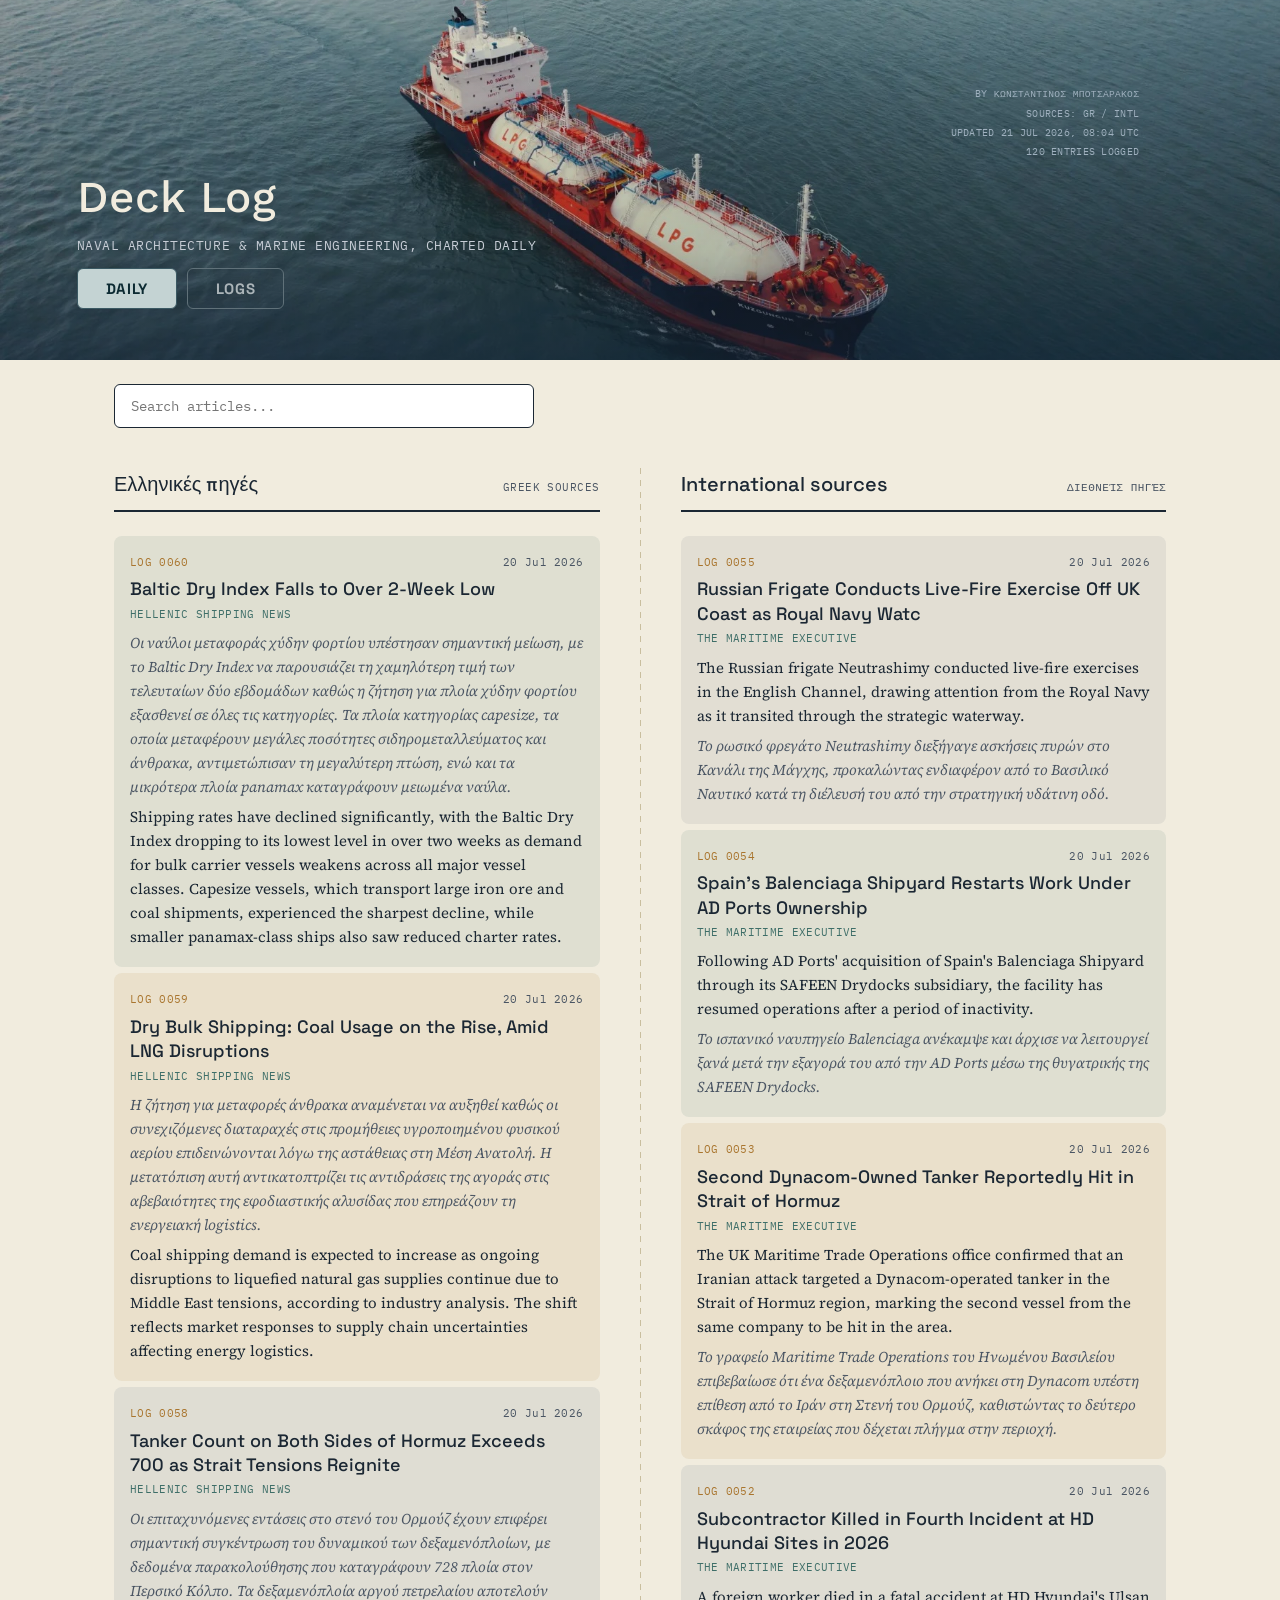
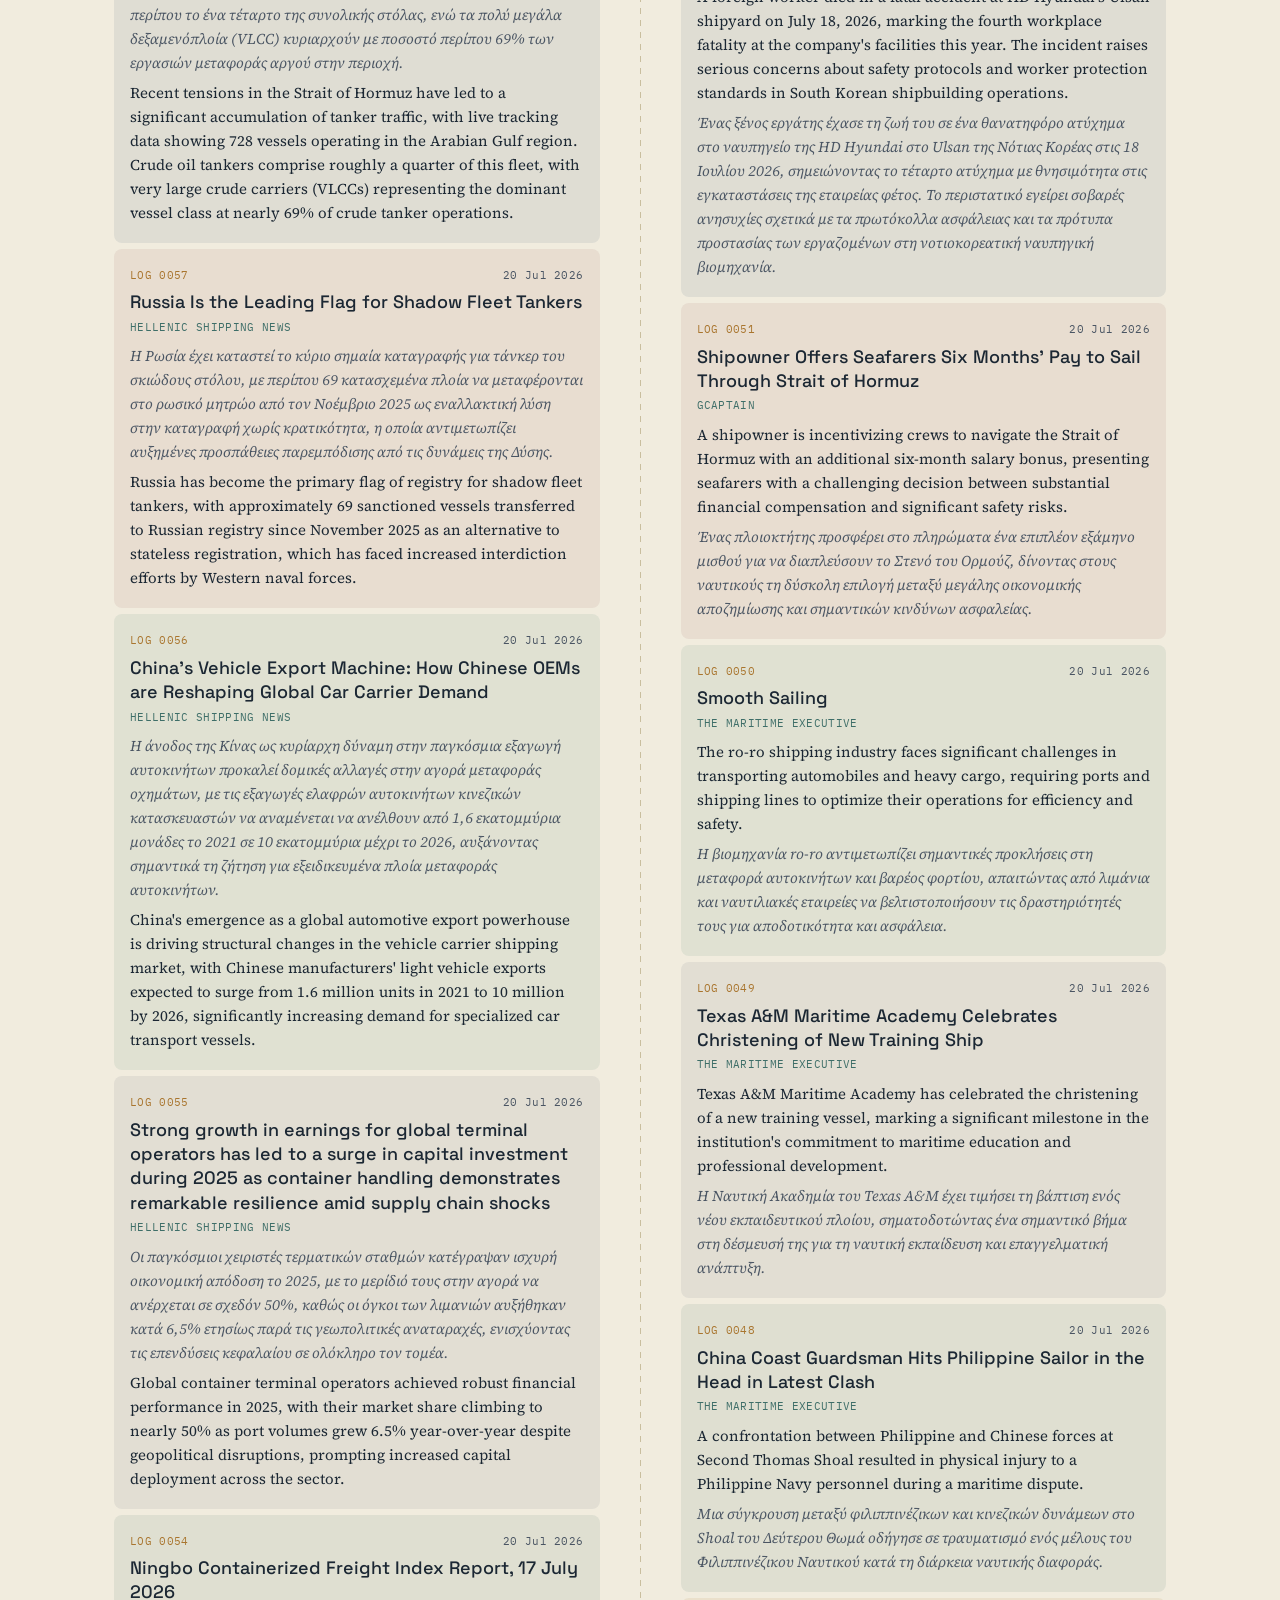
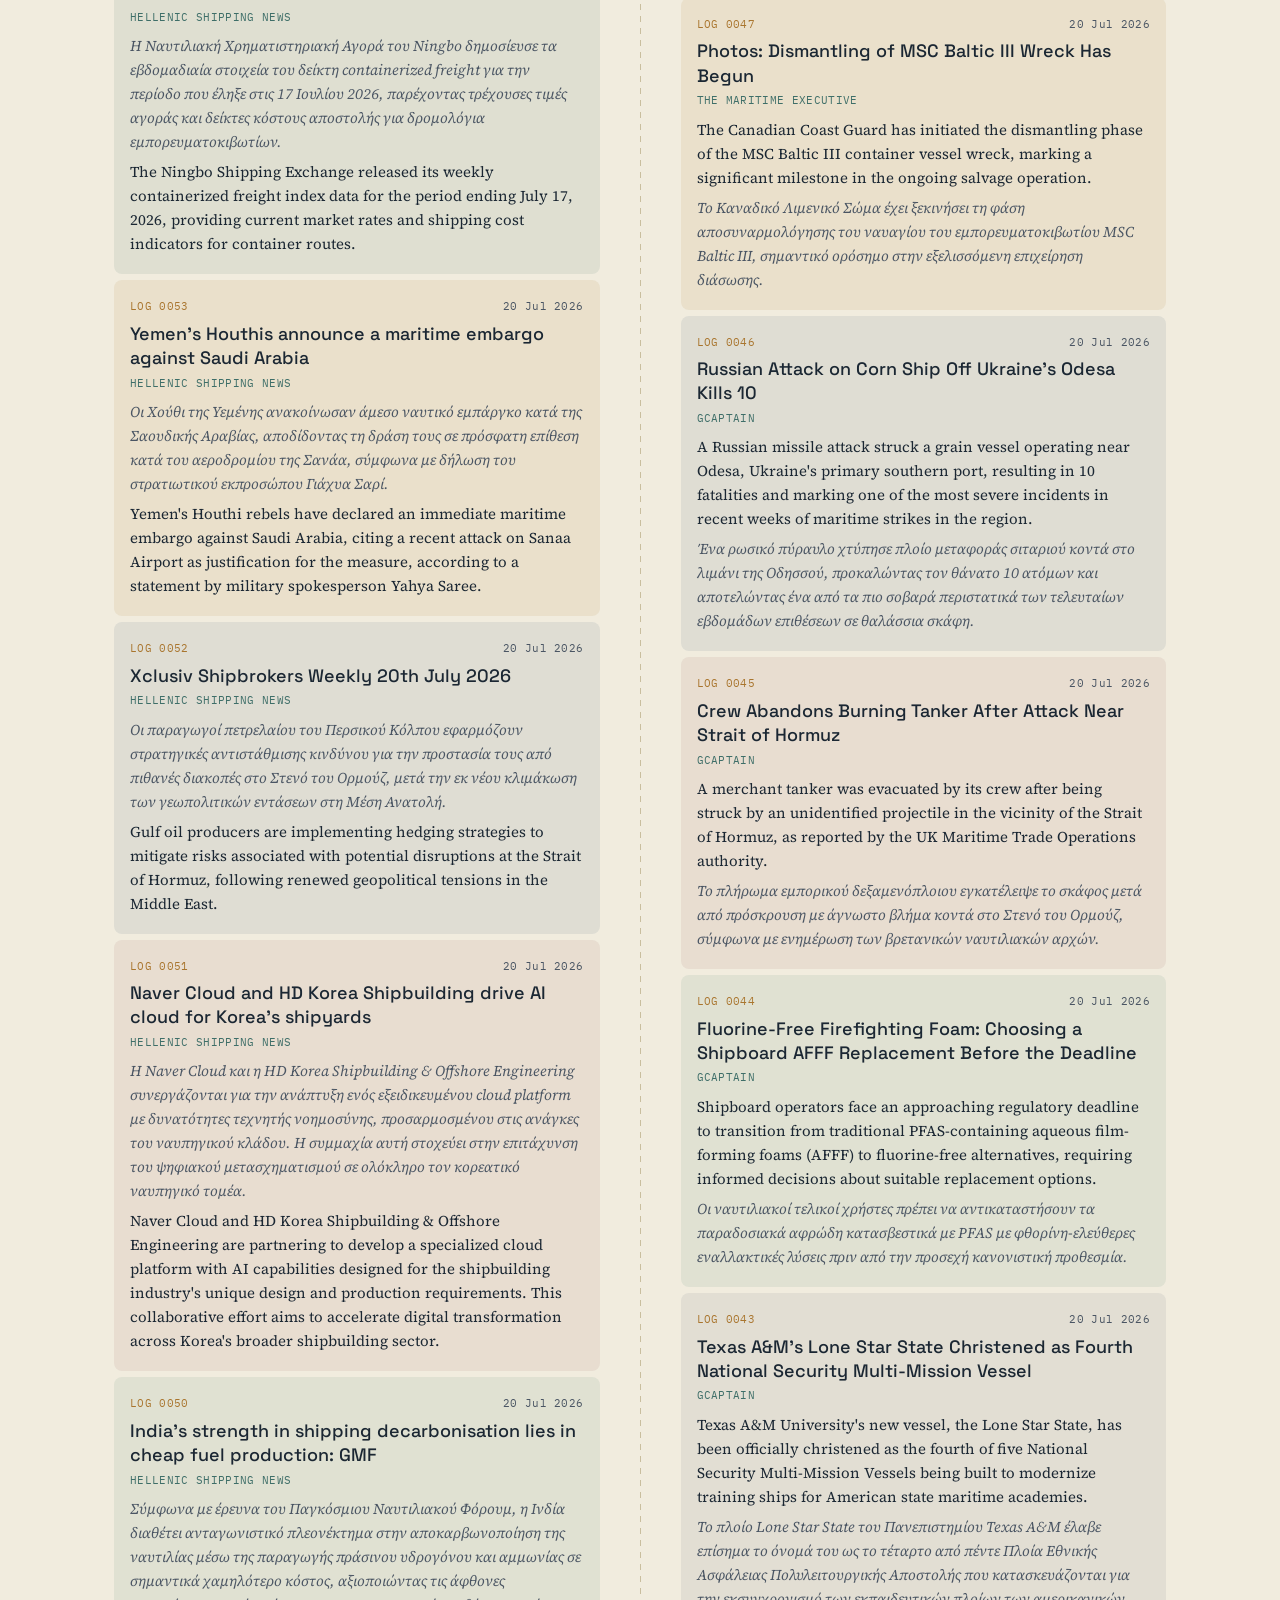
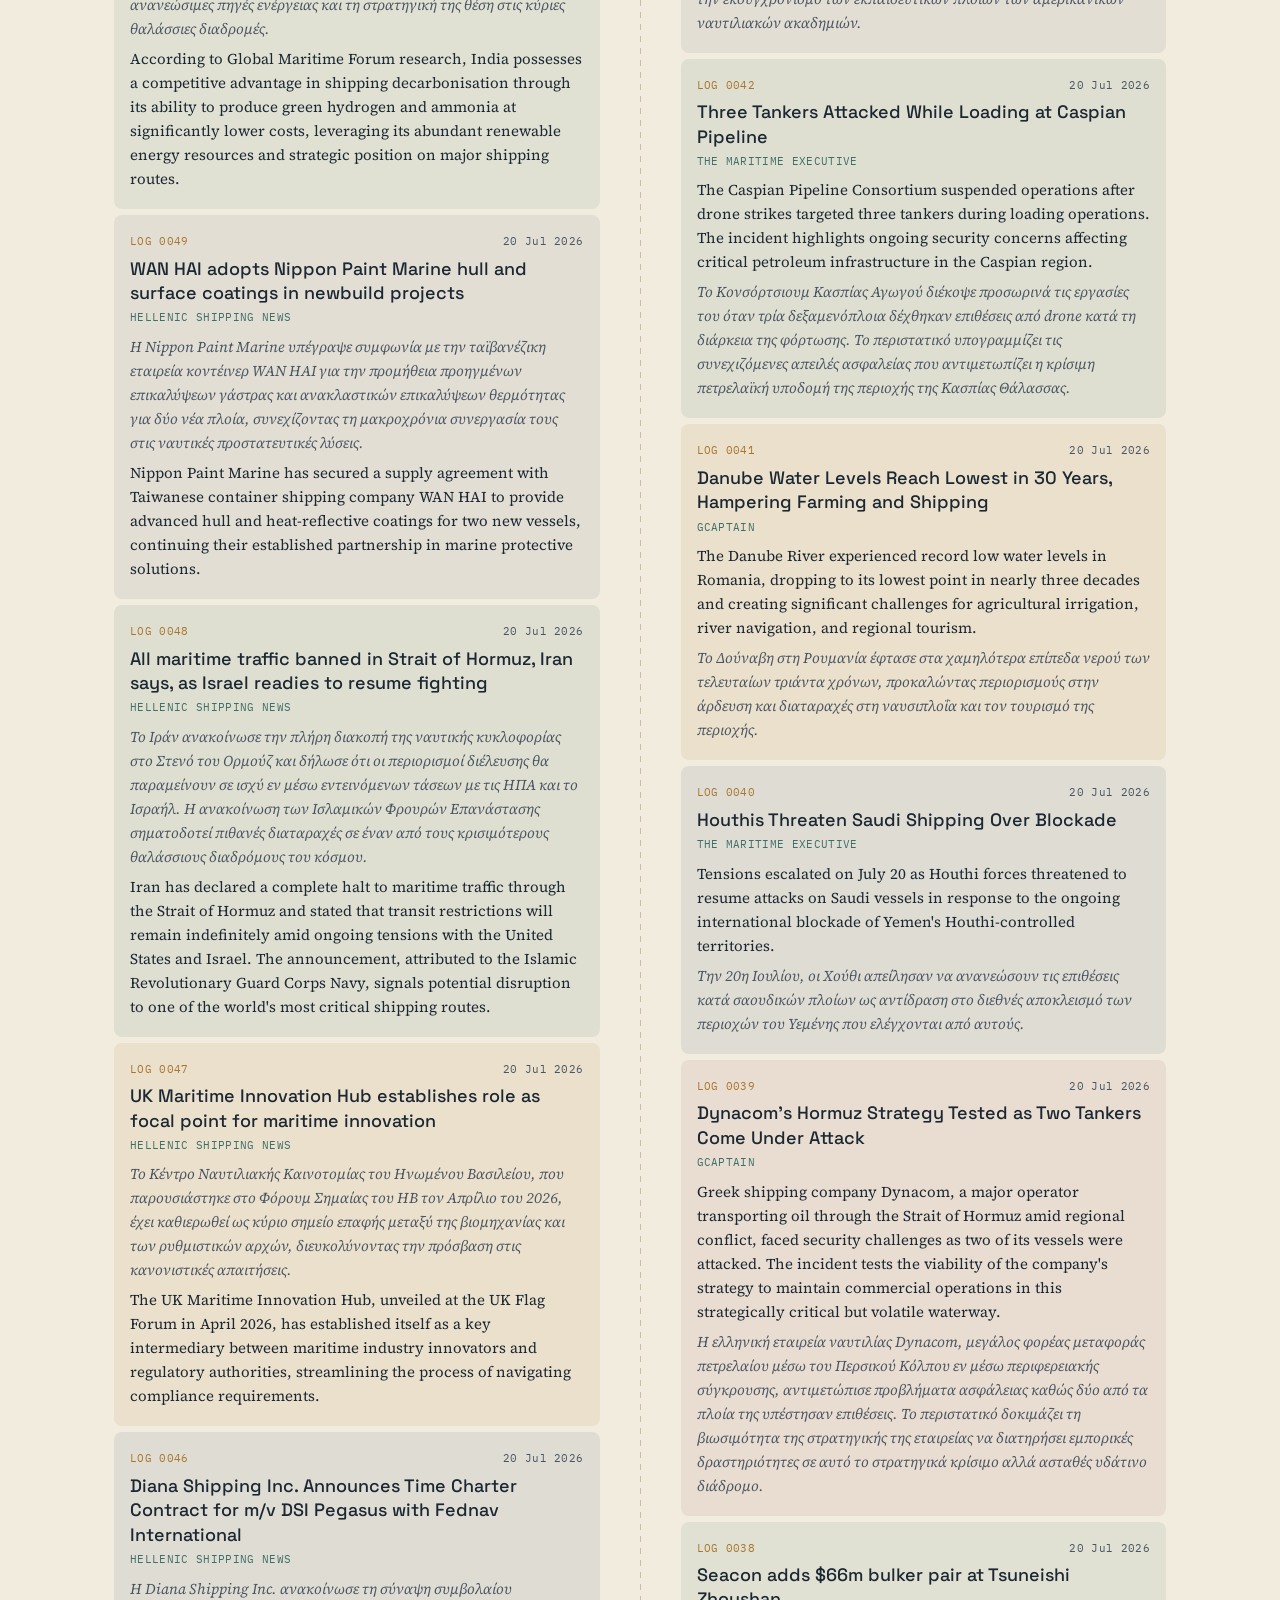
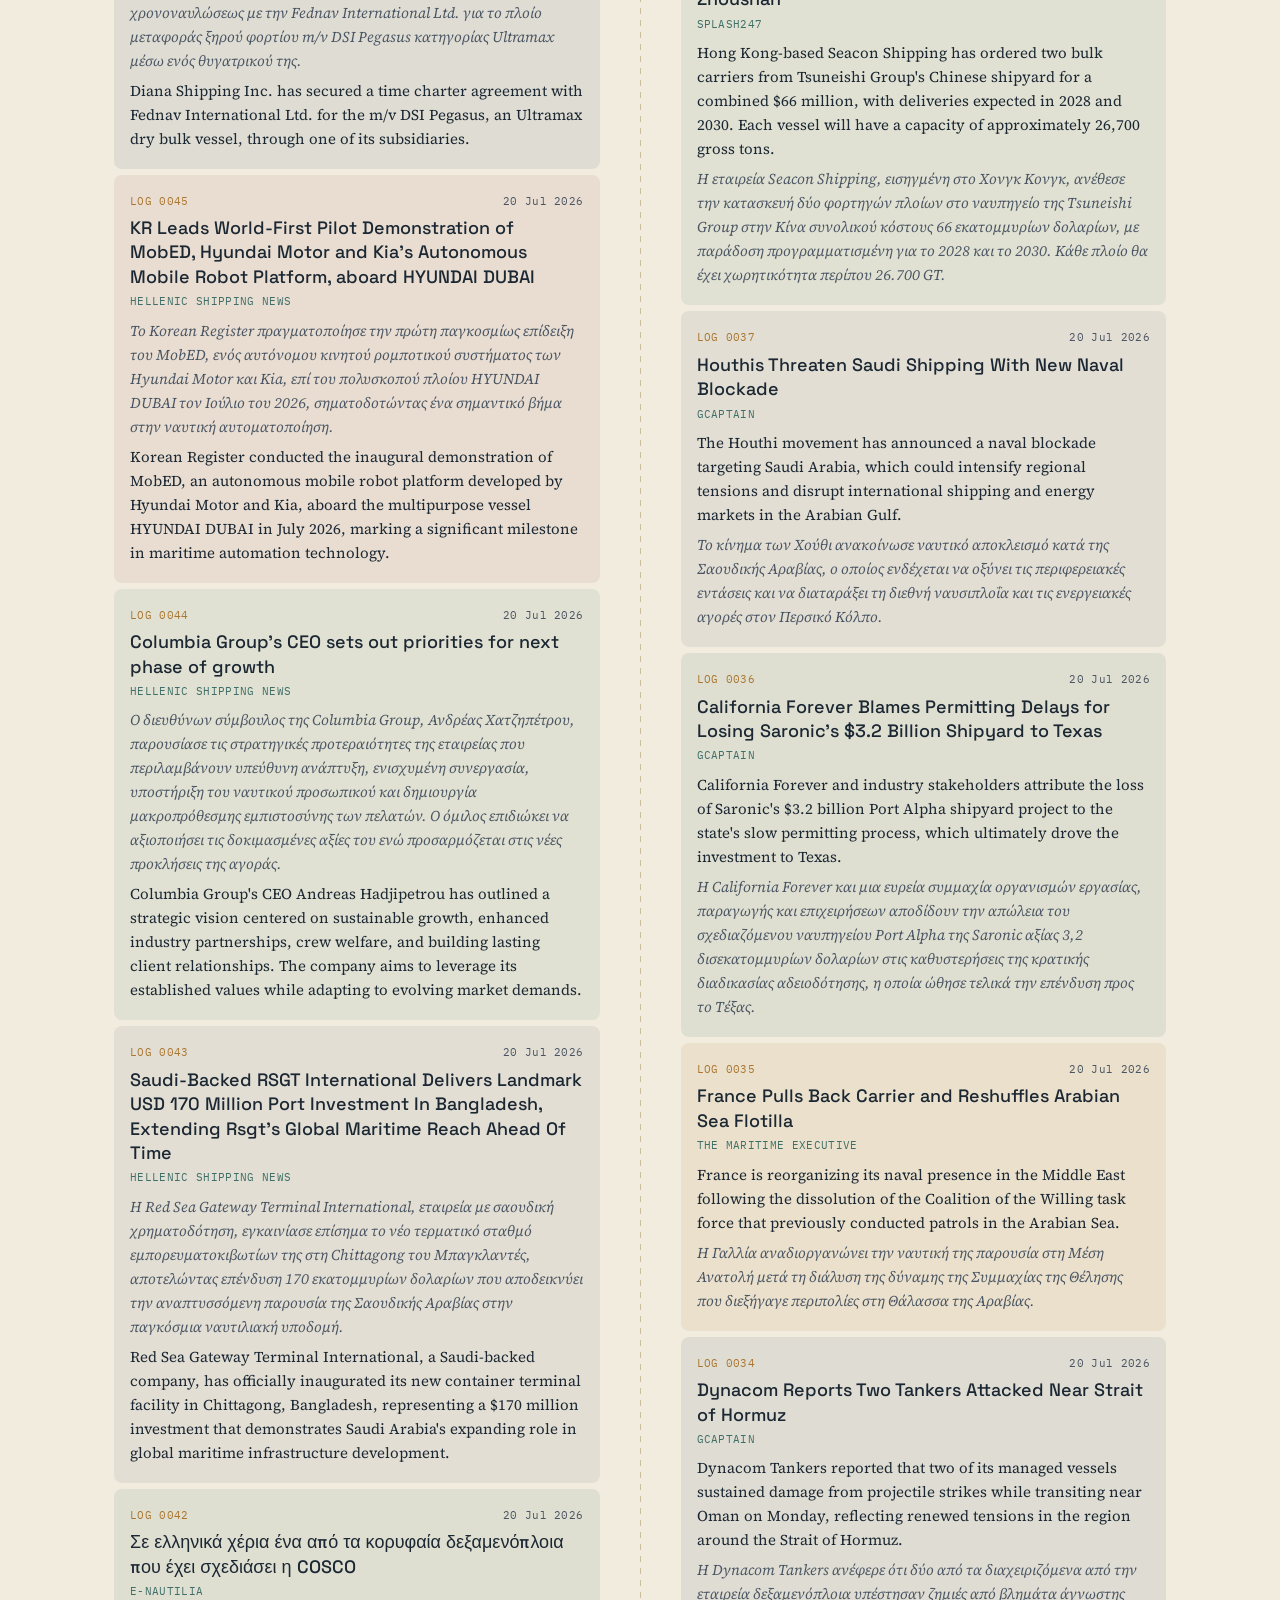
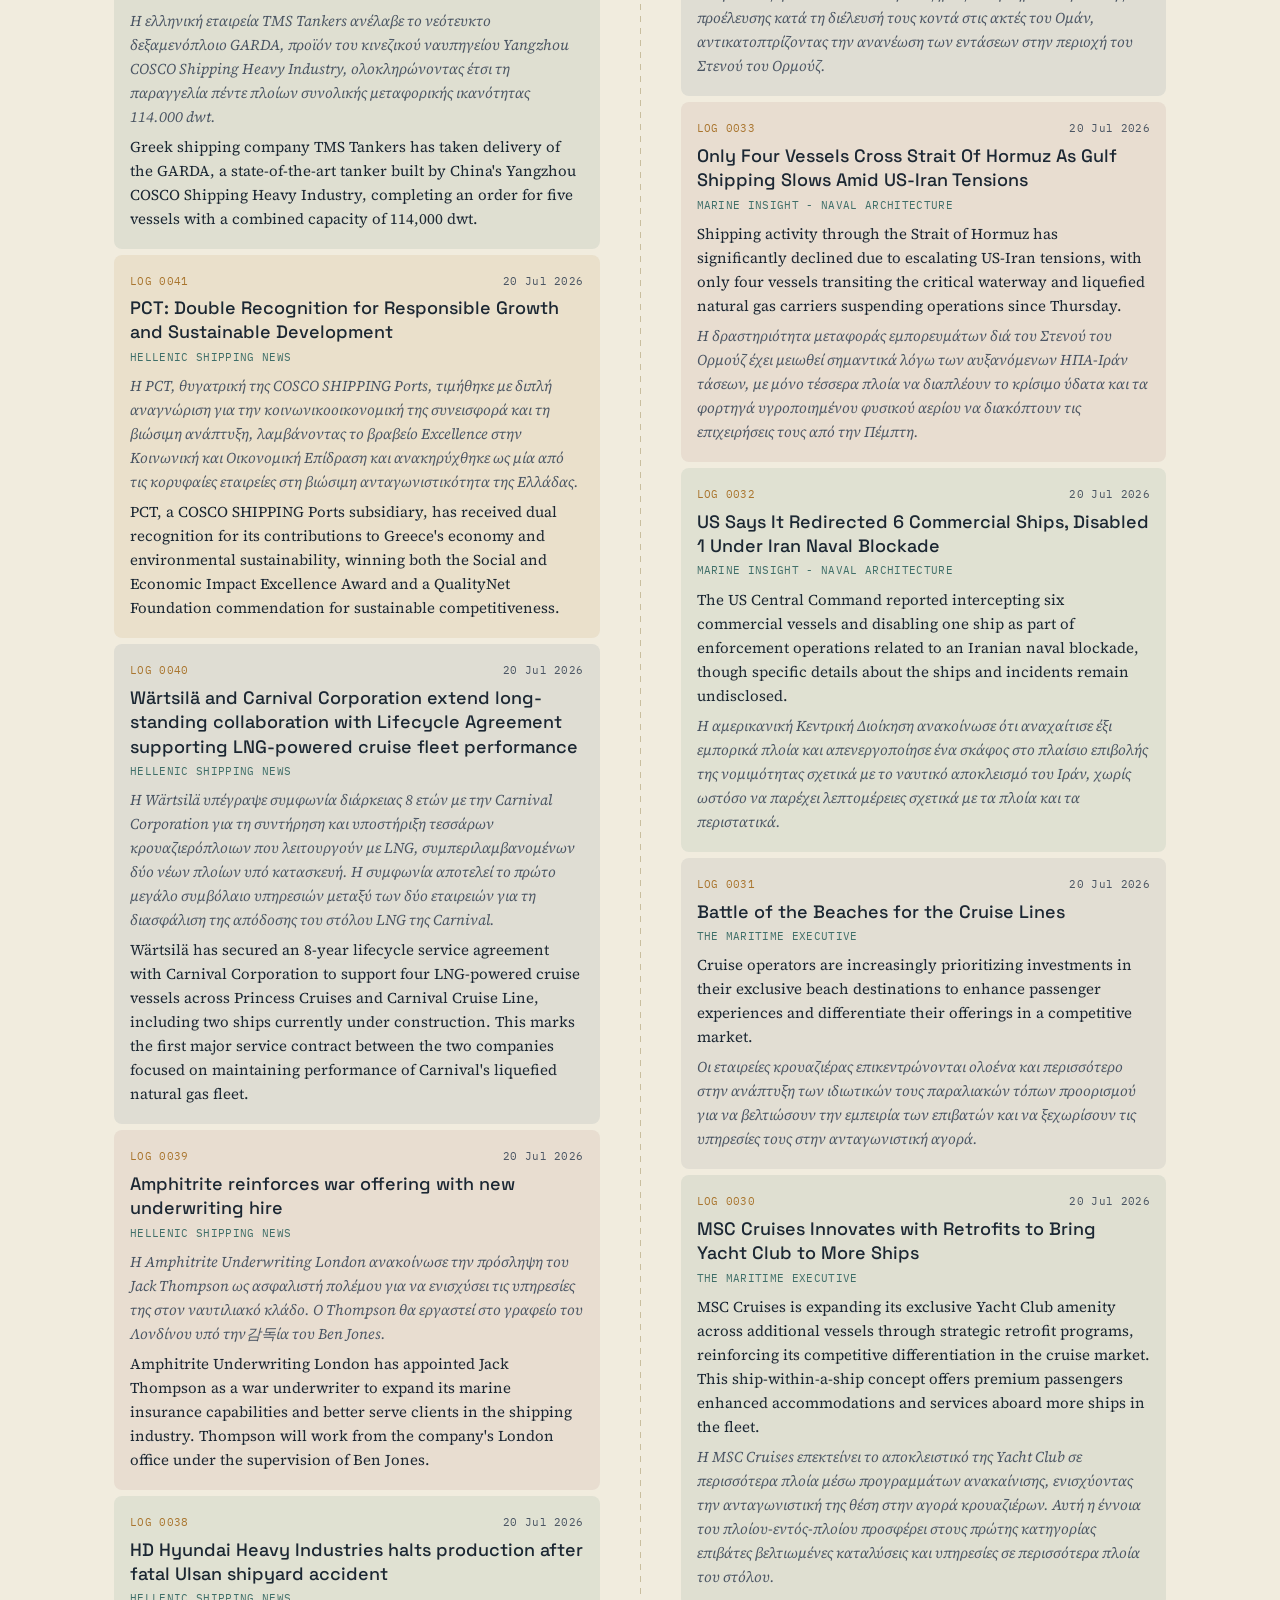
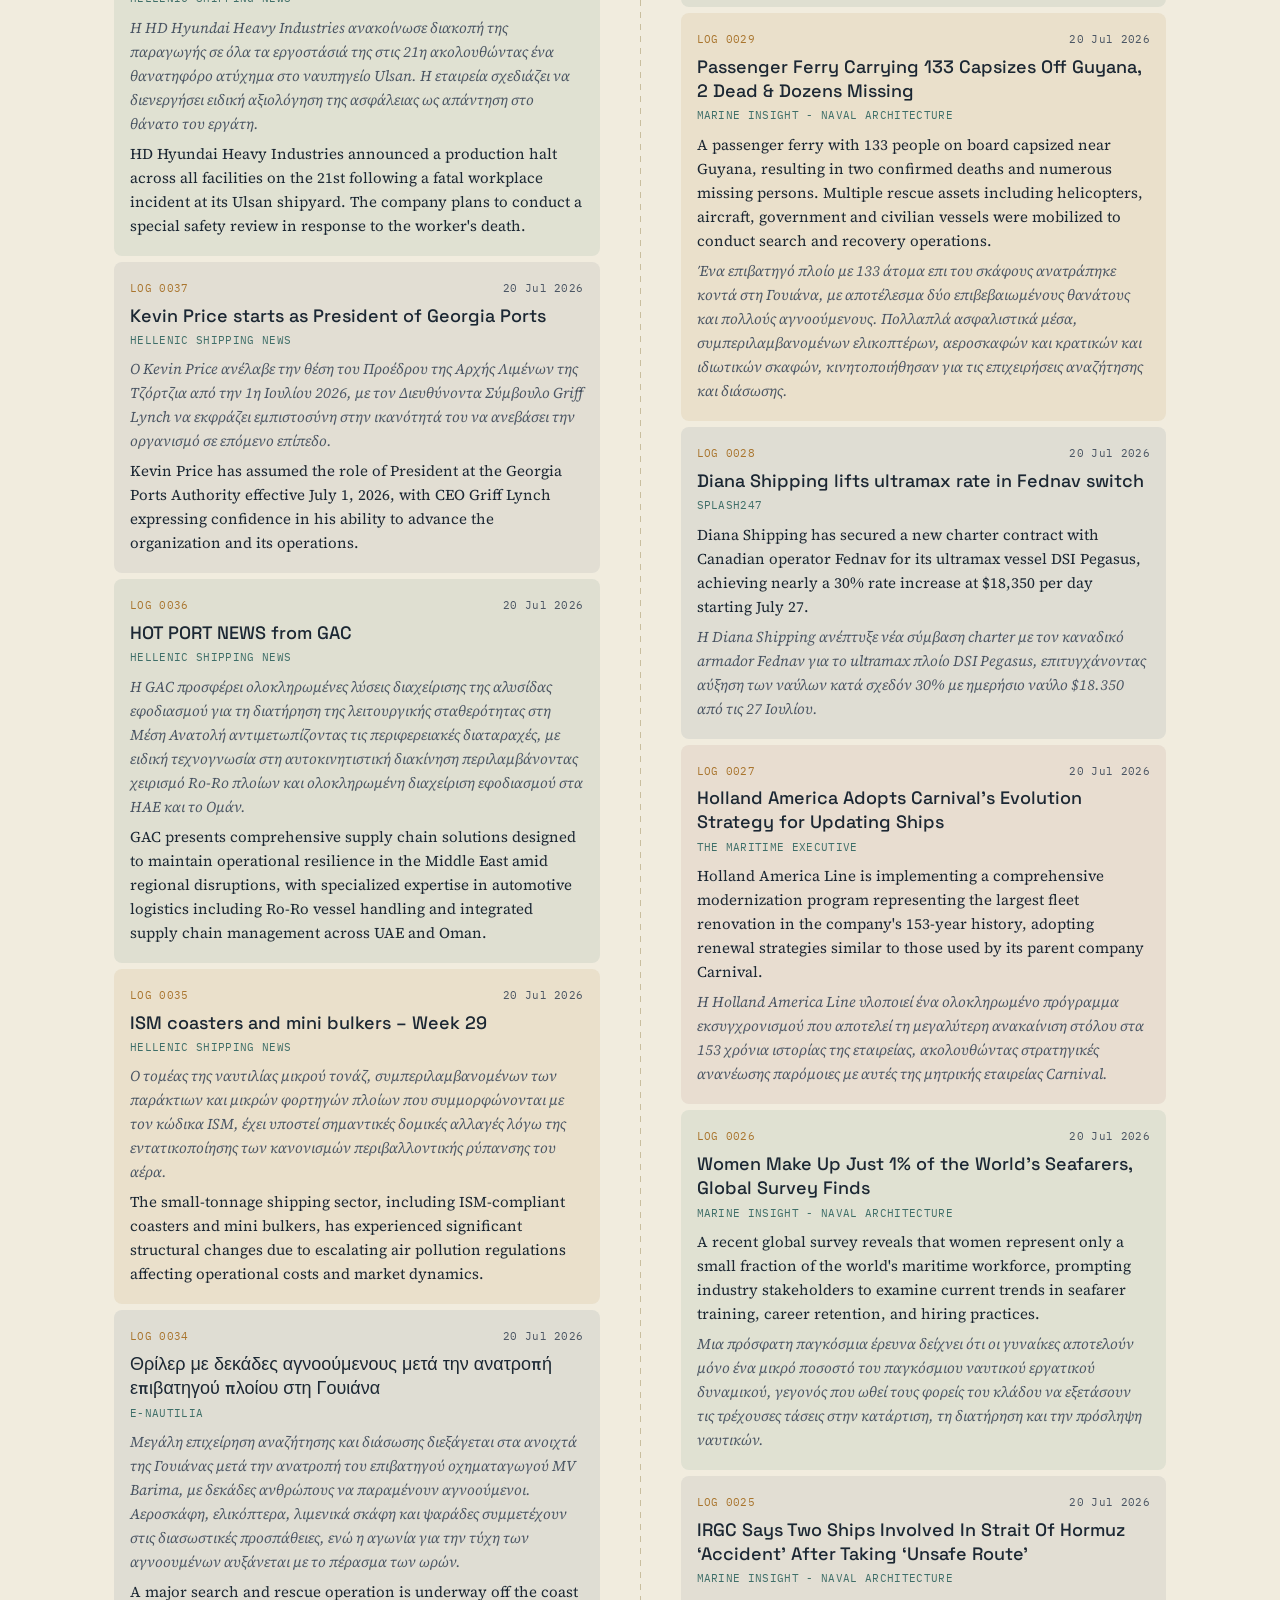
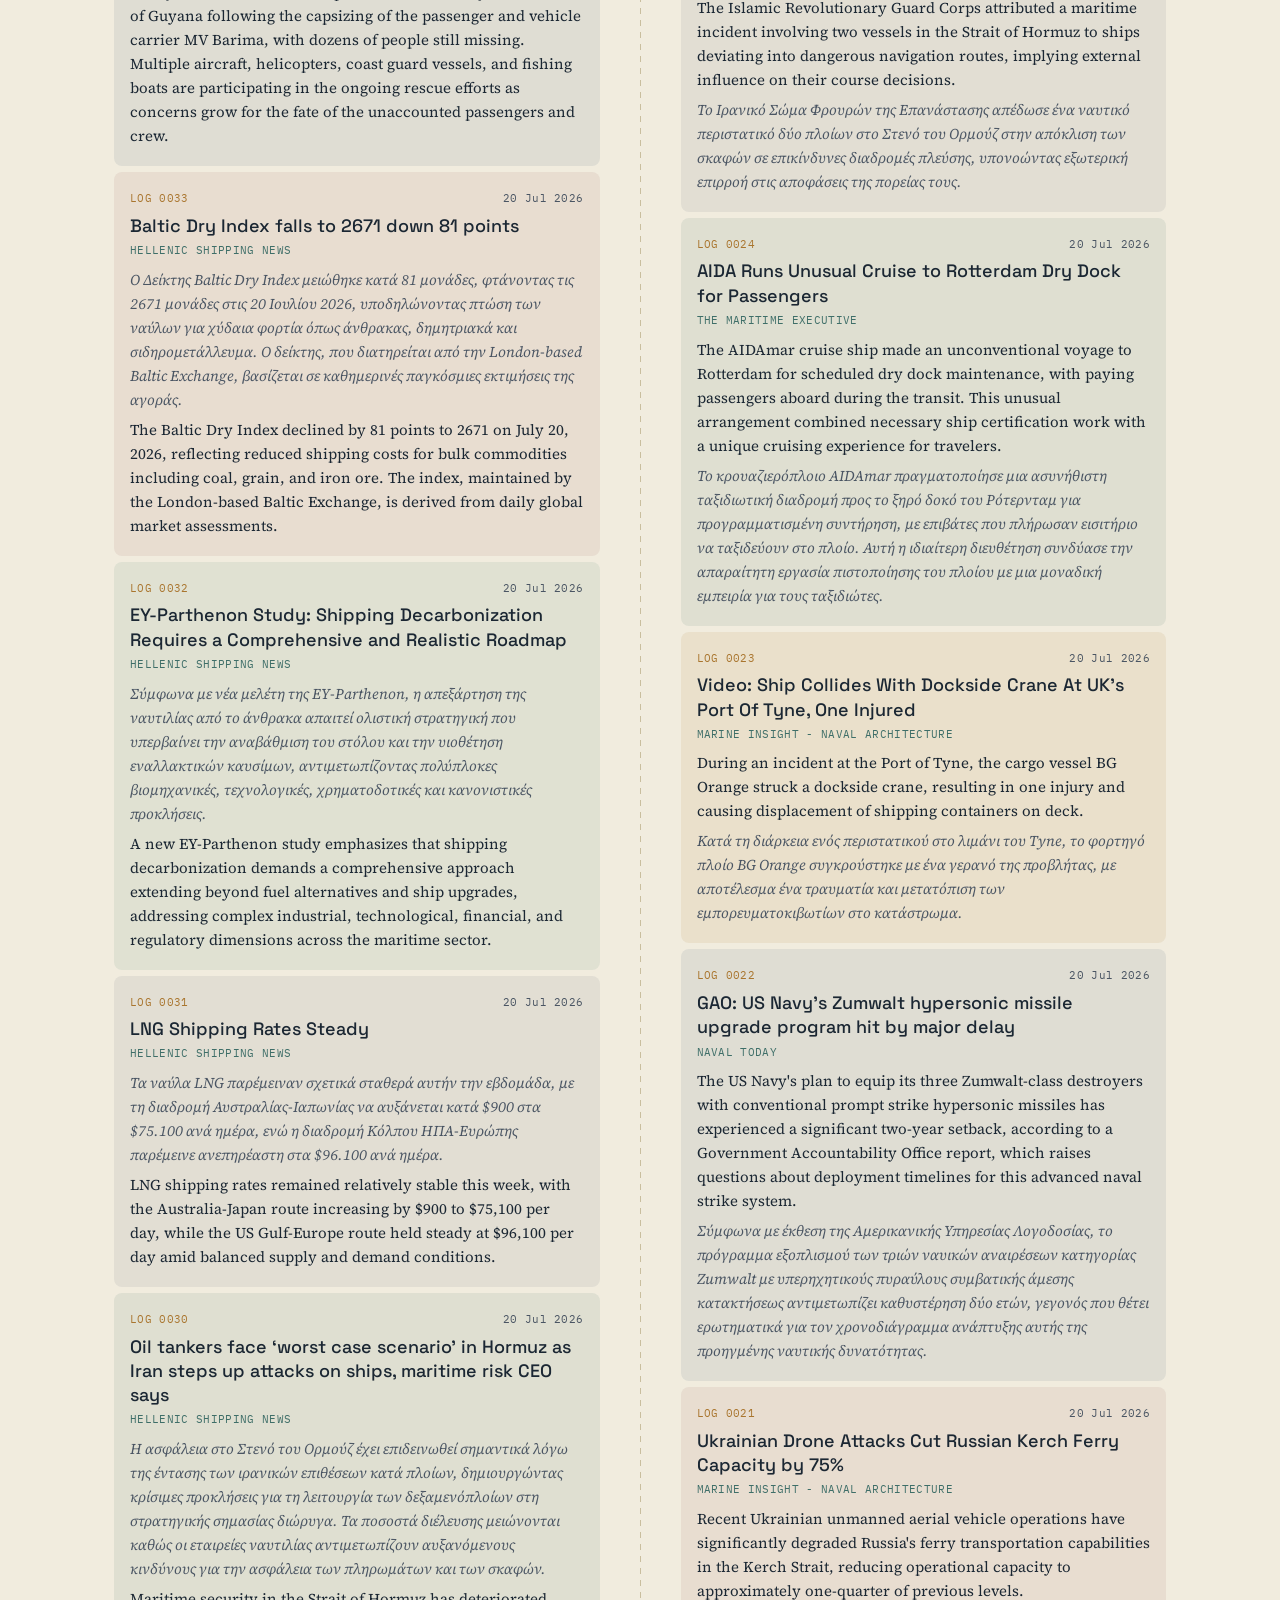
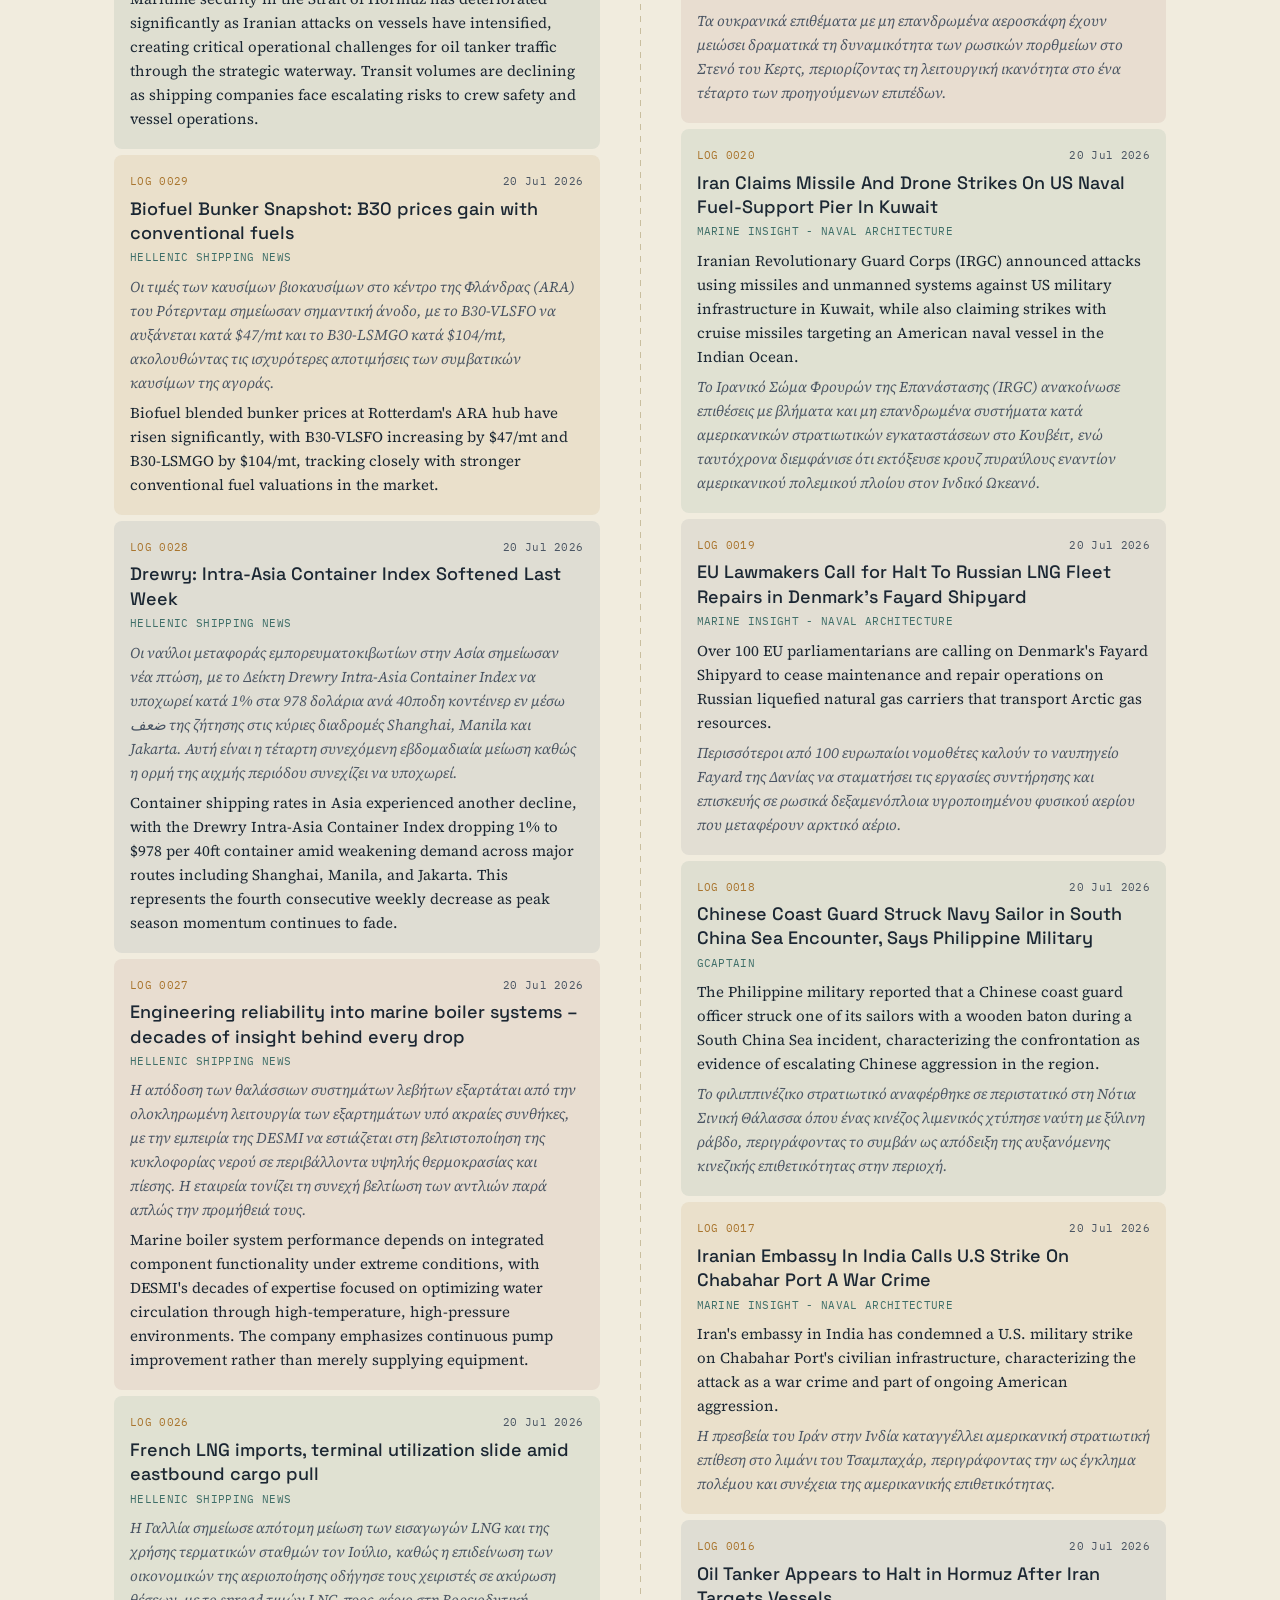
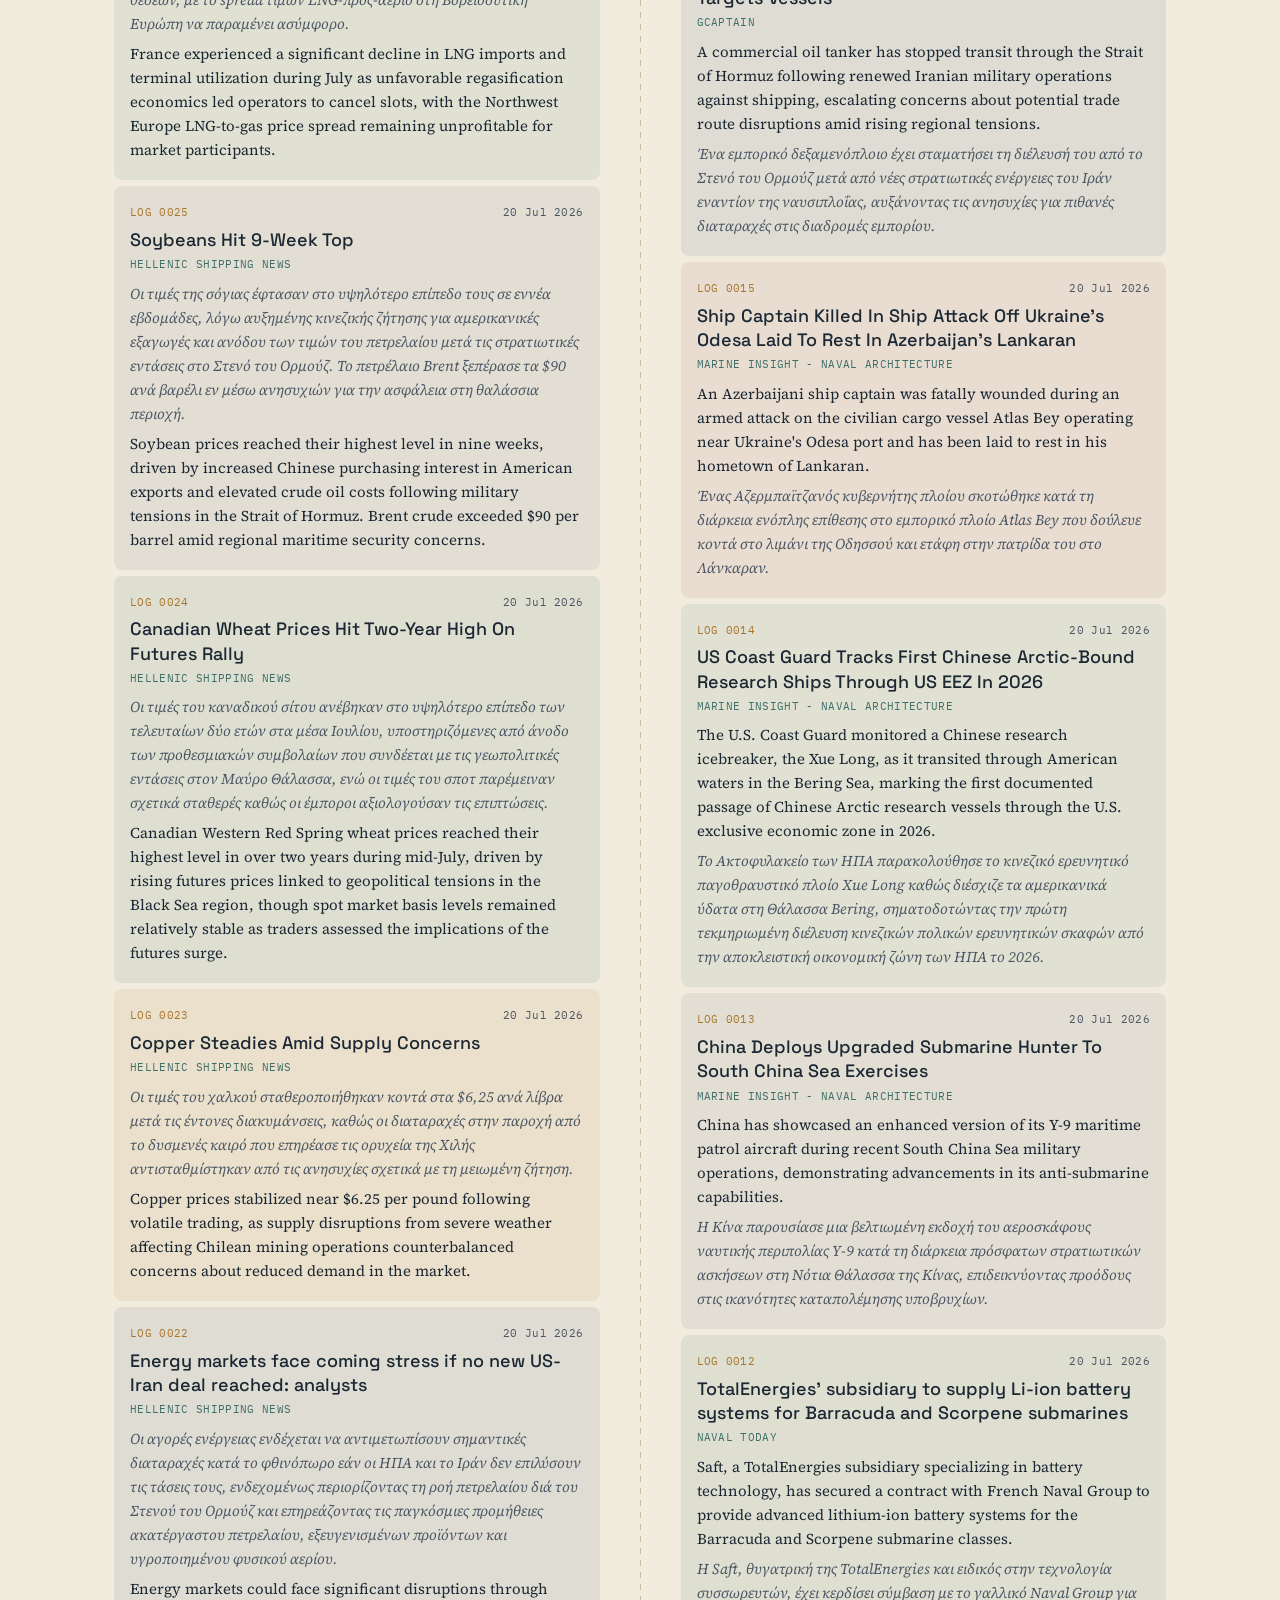
==== commit 5c1a5460: "Auto-update: fetch new articles and rebuild site" ====
--- a/docs/index.html
+++ b/docs/index.html
@@ -34,7 +34,7 @@
   <div class="titleblock-meta">
     <span>BY ΚΩΝΣΤΑΝΤΙΝΟΣ ΜΠΟΤΣΑΡΑΚΟΣ</span>
     <span>SOURCES: GR / INTL</span>
-    <span>UPDATED 21 Jul 2026, 01:24 UTC</span>
+    <span>UPDATED 21 Jul 2026, 08:04 UTC</span>
     <span>120 ENTRIES LOGGED</span>
   </div>
 
@@ -737,9 +737,64 @@
 </div>
     
       
-     <article class="entry hue-0" data-date="20 Jul 2026">
+     <article class="entry hue-0" data-date="21 Jul 2026">
         <div class="entry-meta">
           <span class="entry-no">LOG 0060</span>
+          <span class="entry-date">21 Jul 2026</span>
+        </div>
+        <h3 class="entry-title"><a href="https://www.navaltoday.com/2026/07/21/canada-extends-babcock-victoria-class-submarine-support-contract/" target="_blank" rel="noopener">Canada extends Babcock Victoria-class submarine support contract</a></h3>
+        <p class="entry-source">Naval Today</p>
+        <p class="entry-summary summary-en">Canada has renewed its agreement with Babcock Canada for an additional six years to maintain and support its Victoria-class submarine fleet, while simultaneously advancing preparations for future submarine capabilities.</p>
+        <p class="entry-summary summary-el">Ο Καναδάς ανανέωσε τη σύμβαση συντήρησης με την Babcock Canada για έξι ακόμη χρόνια προκειμένου να υποστηρίξει το στόλο των υποβρυχίων Victoria-class του Βασιλικού Καναδικού Ναυτικού, ενώ παράλληλα προετοιμάζεται για τα υποβρύχια της επόμενης γενιάς.</p>
+      </article>
+      
+     <article class="entry hue-1" data-date="21 Jul 2026">
+        <div class="entry-meta">
+          <span class="entry-no">LOG 0059</span>
+          <span class="entry-date">21 Jul 2026</span>
+        </div>
+        <h3 class="entry-title"><a href="https://maritime-executive.com/article/greece-threatens-eu-sanctions-veto-over-russian-lng-imports" target="_blank" rel="noopener">Greece Threatens EU Sanctions Veto Over Russian LNG Imports</a></h3>
+        <p class="entry-source">The Maritime Executive</p>
+        <p class="entry-summary summary-en">Greece has signaled it may block European Union sanctions against Russian liquefied natural gas imports, highlighting the challenge the EU faces in achieving unanimous agreement among its 27 member states on restrictive measures.</p>
+        <p class="entry-summary summary-el">Η Ελλάδα απειλεί να αποκλείσει κυρώσεις της Ευρωπαϊκής Ένωσης κατά των εισαγωγών ρωσικού υγροποιημένου φυσικού αερίου, καταδεικνύοντας τις δυσκολίες που αντιμετωπίζει η ΕΕ στην επίτευξη ομόφωνης συμφωνίας μεταξύ των 27 κρατών-μελών της.</p>
+      </article>
+      
+     <article class="entry hue-2" data-date="21 Jul 2026">
+        <div class="entry-meta">
+          <span class="entry-no">LOG 0058</span>
+          <span class="entry-date">21 Jul 2026</span>
+        </div>
+        <h3 class="entry-title"><a href="https://maritime-executive.com/article/shadow-fleet-tanker-appears-to-spill-oil-off-coast-of-oman" target="_blank" rel="noopener">Shadow Fleet Tanker Appears to Spill Oil off Coast of Oman</a></h3>
+        <p class="entry-source">The Maritime Executive</p>
+        <p class="entry-summary summary-en">A Russian shadow fleet tanker that experienced an explosion approximately one month ago is now suspected of releasing a significant oil spill in waters near Oman's coast.</p>
+        <p class="entry-summary summary-el">Ένα ρωσικό τάνκερ σκιώδους στόλου που αντιμετώπισε έκρηξη πριν από περίπου ένα μήνα φέρεται να διέρρευσε σημαντική ποσότητα πετρελαίου σε νερά κοντά στις ακτές του Ομάν.</p>
+      </article>
+      
+     <article class="entry hue-3" data-date="21 Jul 2026">
+        <div class="entry-meta">
+          <span class="entry-no">LOG 0057</span>
+          <span class="entry-date">21 Jul 2026</span>
+        </div>
+        <h3 class="entry-title"><a href="https://gcaptain.com/new-tanker-attack-reported-near-strait-of-hormuz-as-u-s-continues-strikes-on-iran/" target="_blank" rel="noopener">New Tanker Attack Reported Near Strait of Hormuz as U.S. Continues Strikes on Iran</a></h3>
+        <p class="entry-source">gCaptain</p>
+        <p class="entry-summary summary-en">A commercial vessel sustained damage from an aerial attack near the Strait of Hormuz, continuing a pattern of recent incidents affecting maritime traffic in the region amid escalating U.S.-Iran tensions.</p>
+        <p class="entry-summary summary-el">Ένα εμπορικό πλοίο υπέστη ζημιές από ένα αεροπορικό επιθέτηση κοντά στο Στενό του Ορμούζ, συνεχίζοντας μια σειρά πρόσφατων περιστατικών που επηρεάζουν τη ναυτιλία στην περιοχή εν μέσω κλιμάκωσης των ΗΠΑ-Ιράν.</p>
+      </article>
+      
+     <article class="entry hue-4" data-date="21 Jul 2026">
+        <div class="entry-meta">
+          <span class="entry-no">LOG 0056</span>
+          <span class="entry-date">21 Jul 2026</span>
+        </div>
+        <h3 class="entry-title"><a href="https://maritime-executive.com/article/report-kuwaiti-owned-tanker-hit-in-the-strait-of-hormuz" target="_blank" rel="noopener">Report: Crew of Kuwaiti Tanker Abandons Ship After Iranian Attack</a></h3>
+        <p class="entry-source">The Maritime Executive</p>
+        <p class="entry-summary summary-en">A Kuwaiti tanker operating in the Strait of Hormuz near the Musandam Peninsula has been attacked, prompting its crew to evacuate the vessel. The incident marks another security incident in this strategically critical waterway.</p>
+        <p class="entry-summary summary-el">Ένα κουβειτιανό δεξαμενόπλοιο που λειτουργούσε στο Στενό του Ορμούζ κοντά στη χερσόνησο Musandam υπέστη επίθεση, με αποτέλεσμα το πλήρωμα να εγκαταλείψει το σκάφος. Το περιστατικό αποτελεί ένα ακόμη συμβάν ασφάλειας σε αυτό το στρατηγικής σημασίας υδατόρρευμα.</p>
+      </article>
+      
+     <article class="entry hue-5" data-date="20 Jul 2026">
+        <div class="entry-meta">
+          <span class="entry-no">LOG 0055</span>
           <span class="entry-date">20 Jul 2026</span>
         </div>
         <h3 class="entry-title"><a href="https://maritime-executive.com/article/russian-frigate-conducts-live-fire-exercise-off-uk-coast-as-royal-navy-watc" target="_blank" rel="noopener">Russian Frigate Conducts Live-Fire Exercise Off UK Coast as Royal Navy Watc</a></h3>
@@ -748,9 +803,9 @@
         <p class="entry-summary summary-el">Το ρωσικό φρεγάτο Neutrashimy διεξήγαγε ασκήσεις πυρών στο Κανάλι της Μάγχης, προκαλώντας ενδιαφέρον από το Βασιλικό Ναυτικό κατά τη διέλευσή του από την στρατηγική υδάτινη οδό.</p>
       </article>
       
-     <article class="entry hue-1" data-date="20 Jul 2026">
-        <div class="entry-meta">
-          <span class="entry-no">LOG 0059</span>
+     <article class="entry hue-0" data-date="20 Jul 2026">
+        <div class="entry-meta">
+          <span class="entry-no">LOG 0054</span>
           <span class="entry-date">20 Jul 2026</span>
         </div>
         <h3 class="entry-title"><a href="https://maritime-executive.com/article/spain-s-balenciaga-shipyard-restarts-work-under-ad-ports-ownership" target="_blank" rel="noopener">Spain’s Balenciaga Shipyard Restarts Work Under AD Ports Ownership</a></h3>
@@ -759,9 +814,9 @@
         <p class="entry-summary summary-el">Το ισπανικό ναυπηγείο Balenciaga ανέκαμψε και άρχισε να λειτουργεί ξανά μετά την εξαγορά του από την AD Ports μέσω της θυγατρικής της SAFEEN Drydocks.</p>
       </article>
       
-     <article class="entry hue-2" data-date="20 Jul 2026">
-        <div class="entry-meta">
-          <span class="entry-no">LOG 0058</span>
+     <article class="entry hue-1" data-date="20 Jul 2026">
+        <div class="entry-meta">
+          <span class="entry-no">LOG 0053</span>
           <span class="entry-date">20 Jul 2026</span>
         </div>
         <h3 class="entry-title"><a href="https://maritime-executive.com/article/second-dynacom-owned-tanker-reportedly-hit-in-strait-of-hormuz" target="_blank" rel="noopener">Second Dynacom-Owned Tanker Reportedly Hit in Strait of Hormuz</a></h3>
@@ -770,9 +825,9 @@
         <p class="entry-summary summary-el">Το γραφείο Maritime Trade Operations του Ηνωμένου Βασιλείου επιβεβαίωσε ότι ένα δεξαμενόπλοιο που ανήκει στη Dynacom υπέστη επίθεση από το Ιράν στη Στενή του Ορμούζ, καθιστώντας το δεύτερο σκάφος της εταιρείας που δέχεται πλήγμα στην περιοχή.</p>
       </article>
       
-     <article class="entry hue-3" data-date="20 Jul 2026">
-        <div class="entry-meta">
-          <span class="entry-no">LOG 0057</span>
+     <article class="entry hue-2" data-date="20 Jul 2026">
+        <div class="entry-meta">
+          <span class="entry-no">LOG 0052</span>
           <span class="entry-date">20 Jul 2026</span>
         </div>
         <h3 class="entry-title"><a href="https://maritime-executive.com/article/subcontractor-killed-in-fourth-incident-at-hd-hyundai-sites-in-2026" target="_blank" rel="noopener">Subcontractor Killed in Fourth Incident at HD Hyundai Sites in 2026</a></h3>
@@ -781,9 +836,9 @@
         <p class="entry-summary summary-el">Ένας ξένος εργάτης έχασε τη ζωή του σε ένα θανατηφόρο ατύχημα στο ναυπηγείο της HD Hyundai στο Ulsan της Νότιας Κορέας στις 18 Ιουλίου 2026, σημειώνοντας το τέταρτο ατύχημα με θνησιμότητα στις εγκαταστάσεις της εταιρείας φέτος. Το περιστατικό εγείρει σοβαρές ανησυχίες σχετικά με τα πρωτόκολλα ασφάλειας και τα πρότυπα προστασίας των εργαζομένων στη νοτιοκορεατική ναυπηγική βιομηχανία.</p>
       </article>
       
-     <article class="entry hue-4" data-date="20 Jul 2026">
-        <div class="entry-meta">
-          <span class="entry-no">LOG 0056</span>
+     <article class="entry hue-3" data-date="20 Jul 2026">
+        <div class="entry-meta">
+          <span class="entry-no">LOG 0051</span>
           <span class="entry-date">20 Jul 2026</span>
         </div>
         <h3 class="entry-title"><a href="https://gcaptain.com/shipowner-offers-seafarers-six-months-pay-to-sail-through-strait-of-hormuz/" target="_blank" rel="noopener">Shipowner Offers Seafarers Six Months’ Pay to Sail Through Strait of Hormuz</a></h3>
@@ -792,9 +847,9 @@
         <p class="entry-summary summary-el">Ένας πλοιοκτήτης προσφέρει στο πληρώματα ένα επιπλέον εξάμηνο μισθού για να διαπλεύσουν το Στενό του Ορμούζ, δίνοντας στους ναυτικούς τη δύσκολη επιλογή μεταξύ μεγάλης οικονομικής αποζημίωσης και σημαντικών κινδύνων ασφαλείας.</p>
       </article>
       
-     <article class="entry hue-5" data-date="20 Jul 2026">
-        <div class="entry-meta">
-          <span class="entry-no">LOG 0055</span>
+     <article class="entry hue-4" data-date="20 Jul 2026">
+        <div class="entry-meta">
+          <span class="entry-no">LOG 0050</span>
           <span class="entry-date">20 Jul 2026</span>
         </div>
         <h3 class="entry-title"><a href="https://maritime-executive.com/article/smooth-sailing" target="_blank" rel="noopener">Smooth Sailing</a></h3>
@@ -803,9 +858,9 @@
         <p class="entry-summary summary-el">Η βιομηχανία ro-ro αντιμετωπίζει σημαντικές προκλήσεις στη μεταφορά αυτοκινήτων και βαρέος φορτίου, απαιτώντας από λιμάνια και ναυτιλιακές εταιρείες να βελτιστοποιήσουν τις δραστηριότητές τους για αποδοτικότητα και ασφάλεια.</p>
       </article>
       
-     <article class="entry hue-0" data-date="20 Jul 2026">
-        <div class="entry-meta">
-          <span class="entry-no">LOG 0054</span>
+     <article class="entry hue-5" data-date="20 Jul 2026">
+        <div class="entry-meta">
+          <span class="entry-no">LOG 0049</span>
           <span class="entry-date">20 Jul 2026</span>
         </div>
         <h3 class="entry-title"><a href="https://maritime-executive.com/article/texas-a-m-maritime-academy-celebrates-christening-of-new-training-ship" target="_blank" rel="noopener">Texas A&M Maritime Academy Celebrates Christening of New Training Ship</a></h3>
@@ -814,9 +869,9 @@
         <p class="entry-summary summary-el">Η Ναυτική Ακαδημία του Texas A&M έχει τιμήσει τη βάπτιση ενός νέου εκπαιδευτικού πλοίου, σηματοδοτώντας ένα σημαντικό βήμα στη δέσμευσή της για τη ναυτική εκπαίδευση και επαγγελματική ανάπτυξη.</p>
       </article>
       
-     <article class="entry hue-1" data-date="20 Jul 2026">
-        <div class="entry-meta">
-          <span class="entry-no">LOG 0053</span>
+     <article class="entry hue-0" data-date="20 Jul 2026">
+        <div class="entry-meta">
+          <span class="entry-no">LOG 0048</span>
           <span class="entry-date">20 Jul 2026</span>
         </div>
         <h3 class="entry-title"><a href="https://maritime-executive.com/article/china-coast-guardsman-hits-philippine-sailor-in-the-head-in-latest-clash" target="_blank" rel="noopener">China Coast Guardsman Hits Philippine Sailor in the Head in Latest Clash</a></h3>
@@ -825,9 +880,9 @@
         <p class="entry-summary summary-el">Μια σύγκρουση μεταξύ φιλιππινέζικων και κινεζικών δυνάμεων στο Shoal του Δεύτερου Θωμά οδήγησε σε τραυματισμό ενός μέλους του Φιλιππινέζικου Ναυτικού κατά τη διάρκεια ναυτικής διαφοράς.</p>
       </article>
       
-     <article class="entry hue-2" data-date="20 Jul 2026">
-        <div class="entry-meta">
-          <span class="entry-no">LOG 0052</span>
+     <article class="entry hue-1" data-date="20 Jul 2026">
+        <div class="entry-meta">
+          <span class="entry-no">LOG 0047</span>
           <span class="entry-date">20 Jul 2026</span>
         </div>
         <h3 class="entry-title"><a href="https://maritime-executive.com/article/photos-dismantling-of-msc-baltic-iii-wreck-has-begun" target="_blank" rel="noopener">Photos: Dismantling of MSC Baltic III Wreck Has Begun</a></h3>
@@ -836,9 +891,9 @@
         <p class="entry-summary summary-el">Το Καναδικό Λιμενικό Σώμα έχει ξεκινήσει τη φάση αποσυναρμολόγησης του ναυαγίου του εμπορευματοκιβωτίου MSC Baltic III, σημαντικό ορόσημο στην εξελισσόμενη επιχείρηση διάσωσης.</p>
       </article>
       
-     <article class="entry hue-3" data-date="20 Jul 2026">
-        <div class="entry-meta">
-          <span class="entry-no">LOG 0051</span>
+     <article class="entry hue-2" data-date="20 Jul 2026">
+        <div class="entry-meta">
+          <span class="entry-no">LOG 0046</span>
           <span class="entry-date">20 Jul 2026</span>
         </div>
         <h3 class="entry-title"><a href="https://gcaptain.com/russian-attack-on-corn-ship-off-ukraines-odesa-kills-10/" target="_blank" rel="noopener">Russian Attack on Corn Ship Off Ukraine’s Odesa Kills 10</a></h3>
@@ -847,9 +902,9 @@
         <p class="entry-summary summary-el">Ένα ρωσικό πύραυλο χτύπησε πλοίο μεταφοράς σιταριού κοντά στο λιμάνι της Οδησσού, προκαλώντας τον θάνατο 10 ατόμων και αποτελώντας ένα από τα πιο σοβαρά περιστατικά των τελευταίων εβδομάδων επιθέσεων σε θαλάσσια σκάφη.</p>
       </article>
       
-     <article class="entry hue-4" data-date="20 Jul 2026">
-        <div class="entry-meta">
-          <span class="entry-no">LOG 0050</span>
+     <article class="entry hue-3" data-date="20 Jul 2026">
+        <div class="entry-meta">
+          <span class="entry-no">LOG 0045</span>
           <span class="entry-date">20 Jul 2026</span>
         </div>
         <h3 class="entry-title"><a href="https://gcaptain.com/crew-abandons-burning-tanker-after-attack-near-strait-of-hormuz/" target="_blank" rel="noopener">Crew Abandons Burning Tanker After Attack Near Strait of Hormuz</a></h3>
@@ -858,9 +913,9 @@
         <p class="entry-summary summary-el">Το πλήρωμα εμπορικού δεξαμενόπλοιου εγκατέλειψε το σκάφος μετά από πρόσκρουση με άγνωστο βλήμα κοντά στο Στενό του Ορμούζ, σύμφωνα με ενημέρωση των βρετανικών ναυτιλιακών αρχών.</p>
       </article>
       
-     <article class="entry hue-5" data-date="20 Jul 2026">
-        <div class="entry-meta">
-          <span class="entry-no">LOG 0049</span>
+     <article class="entry hue-4" data-date="20 Jul 2026">
+        <div class="entry-meta">
+          <span class="entry-no">LOG 0044</span>
           <span class="entry-date">20 Jul 2026</span>
         </div>
         <h3 class="entry-title"><a href="https://gcaptain.com/fluorine-free-firefighting-foam-choosing-a-shipboard-afff-replacement-before-the-deadline/" target="_blank" rel="noopener">Fluorine-Free Firefighting Foam: Choosing a Shipboard AFFF Replacement Before the Deadline</a></h3>
@@ -869,9 +924,9 @@
         <p class="entry-summary summary-el">Οι ναυτιλιακοί τελικοί χρήστες πρέπει να αντικαταστήσουν τα παραδοσιακά αφρώδη κατασβεστικά με PFAS με φθορίνη-ελεύθερες εναλλακτικές λύσεις πριν από την προσεχή κανονιστική προθεσμία.</p>
       </article>
       
-     <article class="entry hue-0" data-date="20 Jul 2026">
-        <div class="entry-meta">
-          <span class="entry-no">LOG 0048</span>
+     <article class="entry hue-5" data-date="20 Jul 2026">
+        <div class="entry-meta">
+          <span class="entry-no">LOG 0043</span>
           <span class="entry-date">20 Jul 2026</span>
         </div>
         <h3 class="entry-title"><a href="https://gcaptain.com/texas-ams-lone-star-state-christened-as-fourth-national-security-multi-mission-vessel/" target="_blank" rel="noopener">Texas A&M’s Lone Star State Christened as Fourth National Security Multi-Mission Vessel</a></h3>
@@ -880,9 +935,9 @@
         <p class="entry-summary summary-el">Το πλοίο Lone Star State του Πανεπιστημίου Texas A&M έλαβε επίσημα το όνομά του ως το τέταρτο από πέντε Πλοία Εθνικής Ασφάλειας Πολυλειτουργικής Αποστολής που κατασκευάζονται για την εκσυγχρονισμό των εκπαιδευτικών πλοίων των αμερικανικών ναυτιλιακών ακαδημιών.</p>
       </article>
       
-     <article class="entry hue-1" data-date="20 Jul 2026">
-        <div class="entry-meta">
-          <span class="entry-no">LOG 0047</span>
+     <article class="entry hue-0" data-date="20 Jul 2026">
+        <div class="entry-meta">
+          <span class="entry-no">LOG 0042</span>
           <span class="entry-date">20 Jul 2026</span>
         </div>
         <h3 class="entry-title"><a href="https://maritime-executive.com/article/three-tankers-attacked-while-loading-at-caspian-pipeline" target="_blank" rel="noopener">Three Tankers Attacked While Loading at Caspian Pipeline</a></h3>
@@ -891,9 +946,9 @@
         <p class="entry-summary summary-el">Το Κονσόρτσιουμ Κασπίας Αγωγού διέκοψε προσωρινά τις εργασίες του όταν τρία δεξαμενόπλοια δέχθηκαν επιθέσεις από drone κατά τη διάρκεια της φόρτωσης. Το περιστατικό υπογραμμίζει τις συνεχιζόμενες απειλές ασφαλείας που αντιμετωπίζει η κρίσιμη πετρελαϊκή υποδομή της περιοχής της Κασπίας Θάλασσας.</p>
       </article>
       
-     <article class="entry hue-2" data-date="20 Jul 2026">
-        <div class="entry-meta">
-          <span class="entry-no">LOG 0046</span>
+     <article class="entry hue-1" data-date="20 Jul 2026">
+        <div class="entry-meta">
+          <span class="entry-no">LOG 0041</span>
           <span class="entry-date">20 Jul 2026</span>
         </div>
         <h3 class="entry-title"><a href="https://gcaptain.com/danube-water-levels-reach-lowest-in-30-years-hampering-farming-and-shipping/" target="_blank" rel="noopener">Danube Water Levels Reach Lowest in 30 Years, Hampering Farming and Shipping</a></h3>
@@ -902,9 +957,9 @@
         <p class="entry-summary summary-el">Το Δούναβη στη Ρουμανία έφτασε στα χαμηλότερα επίπεδα νερού των τελευταίων τριάντα χρόνων, προκαλώντας περιορισμούς στην άρδευση και διαταραχές στη ναυσιπλοΐα και τον τουρισμό της περιοχής.</p>
       </article>
       
-     <article class="entry hue-3" data-date="20 Jul 2026">
-        <div class="entry-meta">
-          <span class="entry-no">LOG 0045</span>
+     <article class="entry hue-2" data-date="20 Jul 2026">
+        <div class="entry-meta">
+          <span class="entry-no">LOG 0040</span>
           <span class="entry-date">20 Jul 2026</span>
         </div>
         <h3 class="entry-title"><a href="https://maritime-executive.com/article/houthis-threaten-saudi-shipping-over-blockade" target="_blank" rel="noopener">Houthis Threaten Saudi Shipping Over Blockade</a></h3>
@@ -913,9 +968,9 @@
         <p class="entry-summary summary-el">Την 20η Ιουλίου, οι Χούθι απείλησαν να ανανεώσουν τις επιθέσεις κατά σαουδικών πλοίων ως αντίδραση στο διεθνές αποκλεισμό των περιοχών του Υεμένης που ελέγχονται από αυτούς.</p>
       </article>
       
-     <article class="entry hue-4" data-date="20 Jul 2026">
-        <div class="entry-meta">
-          <span class="entry-no">LOG 0044</span>
+     <article class="entry hue-3" data-date="20 Jul 2026">
+        <div class="entry-meta">
+          <span class="entry-no">LOG 0039</span>
           <span class="entry-date">20 Jul 2026</span>
         </div>
         <h3 class="entry-title"><a href="https://gcaptain.com/dynacoms-hormuz-strategy-tested-as-two-tankers-come-under-attack/" target="_blank" rel="noopener">Dynacom’s Hormuz Strategy Tested as Two Tankers Come Under Attack</a></h3>
@@ -924,9 +979,9 @@
         <p class="entry-summary summary-el">Η ελληνική εταιρεία ναυτιλίας Dynacom, μεγάλος φορέας μεταφοράς πετρελαίου μέσω του Περσικού Κόλπου εν μέσω περιφερειακής σύγκρουσης, αντιμετώπισε προβλήματα ασφάλειας καθώς δύο από τα πλοία της υπέστησαν επιθέσεις. Το περιστατικό δοκιμάζει τη βιωσιμότητα της στρατηγικής της εταιρείας να διατηρήσει εμπορικές δραστηριότητες σε αυτό το στρατηγικά κρίσιμο αλλά ασταθές υδάτινο διάδρομο.</p>
       </article>
       
-     <article class="entry hue-5" data-date="20 Jul 2026">
-        <div class="entry-meta">
-          <span class="entry-no">LOG 0043</span>
+     <article class="entry hue-4" data-date="20 Jul 2026">
+        <div class="entry-meta">
+          <span class="entry-no">LOG 0038</span>
           <span class="entry-date">20 Jul 2026</span>
         </div>
         <h3 class="entry-title"><a href="https://splash247.com/seacon-adds-66m-bulker-pair-at-tsuneishi-zhoushan/" target="_blank" rel="noopener">Seacon adds $66m bulker pair at Tsuneishi Zhoushan</a></h3>
@@ -935,9 +990,9 @@
         <p class="entry-summary summary-el">Η εταιρεία Seacon Shipping, εισηγμένη στο Χονγκ Κονγκ, ανέθεσε την κατασκευή δύο φορτηγών πλοίων στο ναυπηγείο της Tsuneishi Group στην Κίνα συνολικού κόστους 66 εκατομμυρίων δολαρίων, με παράδοση προγραμματισμένη για το 2028 και το 2030. Κάθε πλοίο θα έχει χωρητικότητα περίπου 26.700 GT.</p>
       </article>
       
-     <article class="entry hue-0" data-date="20 Jul 2026">
-        <div class="entry-meta">
-          <span class="entry-no">LOG 0042</span>
+     <article class="entry hue-5" data-date="20 Jul 2026">
+        <div class="entry-meta">
+          <span class="entry-no">LOG 0037</span>
           <span class="entry-date">20 Jul 2026</span>
         </div>
         <h3 class="entry-title"><a href="https://gcaptain.com/houthis-threaten-saudi-shipping-with-new-naval-blockade/" target="_blank" rel="noopener">Houthis Threaten Saudi Shipping With New Naval Blockade</a></h3>
@@ -946,9 +1001,9 @@
         <p class="entry-summary summary-el">Το κίνημα των Χούθι ανακοίνωσε ναυτικό αποκλεισμό κατά της Σαουδικής Αραβίας, ο οποίος ενδέχεται να οξύνει τις περιφερειακές εντάσεις και να διαταράξει τη διεθνή ναυσιπλοΐα και τις ενεργειακές αγορές στον Περσικό Κόλπο.</p>
       </article>
       
-     <article class="entry hue-1" data-date="20 Jul 2026">
-        <div class="entry-meta">
-          <span class="entry-no">LOG 0041</span>
+     <article class="entry hue-0" data-date="20 Jul 2026">
+        <div class="entry-meta">
+          <span class="entry-no">LOG 0036</span>
           <span class="entry-date">20 Jul 2026</span>
         </div>
         <h3 class="entry-title"><a href="https://gcaptain.com/california-forever-blames-permitting-delays-for-losing-saronics-3-2-billion-shipyard-to-texas/" target="_blank" rel="noopener">California Forever Blames Permitting Delays for Losing Saronic’s $3.2 Billion Shipyard to Texas</a></h3>
@@ -957,9 +1012,9 @@
         <p class="entry-summary summary-el">Η California Forever και μια ευρεία συμμαχία οργανισμών εργασίας, παραγωγής και επιχειρήσεων αποδίδουν την απώλεια του σχεδιαζόμενου ναυπηγείου Port Alpha της Saronic αξίας 3,2 δισεκατομμυρίων δολαρίων στις καθυστερήσεις της κρατικής διαδικασίας αδειοδότησης, η οποία ώθησε τελικά την επένδυση προς το Τέξας.</p>
       </article>
       
-     <article class="entry hue-2" data-date="20 Jul 2026">
-        <div class="entry-meta">
-          <span class="entry-no">LOG 0040</span>
+     <article class="entry hue-1" data-date="20 Jul 2026">
+        <div class="entry-meta">
+          <span class="entry-no">LOG 0035</span>
           <span class="entry-date">20 Jul 2026</span>
         </div>
         <h3 class="entry-title"><a href="https://maritime-executive.com/article/france-pulls-back-carrier-and-reshuffles-arabian-sea-flotilla" target="_blank" rel="noopener">France Pulls Back Carrier and Reshuffles Arabian Sea Flotilla</a></h3>
@@ -968,9 +1023,9 @@
         <p class="entry-summary summary-el">Η Γαλλία αναδιοργανώνει την ναυτική της παρουσία στη Μέση Ανατολή μετά τη διάλυση της δύναμης της Συμμαχίας της Θέλησης που διεξήγαγε περιπολίες στη Θάλασσα της Αραβίας.</p>
       </article>
       
-     <article class="entry hue-3" data-date="20 Jul 2026">
-        <div class="entry-meta">
-          <span class="entry-no">LOG 0039</span>
+     <article class="entry hue-2" data-date="20 Jul 2026">
+        <div class="entry-meta">
+          <span class="entry-no">LOG 0034</span>
           <span class="entry-date">20 Jul 2026</span>
         </div>
         <h3 class="entry-title"><a href="https://gcaptain.com/dynacom-reports-two-tankers-attacked-near-strait-of-hormuz/" target="_blank" rel="noopener">Dynacom Reports Two Tankers Attacked Near Strait of Hormuz</a></h3>
@@ -979,9 +1034,9 @@
         <p class="entry-summary summary-el">Η Dynacom Tankers ανέφερε ότι δύο από τα διαχειριζόμενα από την εταιρεία δεξαμενόπλοια υπέστησαν ζημιές από βλημάτα άγνωστης προέλευσης κατά τη διέλευσή τους κοντά στις ακτές του Ομάν, αντικατοπτρίζοντας την ανανέωση των εντάσεων στην περιοχή του Στενού του Ορμούζ.</p>
       </article>
       
-     <article class="entry hue-4" data-date="20 Jul 2026">
-        <div class="entry-meta">
-          <span class="entry-no">LOG 0038</span>
+     <article class="entry hue-3" data-date="20 Jul 2026">
+        <div class="entry-meta">
+          <span class="entry-no">LOG 0033</span>
           <span class="entry-date">20 Jul 2026</span>
         </div>
         <h3 class="entry-title"><a href="https://www.marineinsight.com/only-four-vessels-cross-strait-of-hormuz-as-gulf-shipping-slows-amid-us-iran-tensions/?utm_source=rss&utm_medium=rss&utm_campaign=only-four-vessels-cross-strait-of-hormuz-as-gulf-shipping-slows-amid-us-iran-tensions" target="_blank" rel="noopener">Only Four Vessels Cross Strait Of Hormuz As Gulf Shipping Slows Amid US-Iran Tensions</a></h3>
@@ -990,9 +1045,9 @@
         <p class="entry-summary summary-el">Η δραστηριότητα μεταφοράς εμπορευμάτων διά του Στενού του Ορμούζ έχει μειωθεί σημαντικά λόγω των αυξανόμενων ΗΠΑ-Ιράν τάσεων, με μόνο τέσσερα πλοία να διαπλέουν το κρίσιμο ύδατα και τα φορτηγά υγροποιημένου φυσικού αερίου να διακόπτουν τις επιχειρήσεις τους από την Πέμπτη.</p>
       </article>
       
-     <article class="entry hue-5" data-date="20 Jul 2026">
-        <div class="entry-meta">
-          <span class="entry-no">LOG 0037</span>
+     <article class="entry hue-4" data-date="20 Jul 2026">
+        <div class="entry-meta">
+          <span class="entry-no">LOG 0032</span>
           <span class="entry-date">20 Jul 2026</span>
         </div>
         <h3 class="entry-title"><a href="https://www.marineinsight.com/us-says-it-redirected-6-commercial-ships-disabled-1-under-iran-naval-blockade/?utm_source=rss&utm_medium=rss&utm_campaign=us-says-it-redirected-6-commercial-ships-disabled-1-under-iran-naval-blockade" target="_blank" rel="noopener">US Says It Redirected 6 Commercial Ships, Disabled 1 Under Iran Naval Blockade</a></h3>
@@ -1001,9 +1056,9 @@
         <p class="entry-summary summary-el">Η αμερικανική Κεντρική Διοίκηση ανακοίνωσε ότι αναχαίτισε έξι εμπορικά πλοία και απενεργοποίησε ένα σκάφος στο πλαίσιο επιβολής της νομιμότητας σχετικά με το ναυτικό αποκλεισμό του Ιράν, χωρίς ωστόσο να παρέχει λεπτομέρειες σχετικά με τα πλοία και τα περιστατικά.</p>
       </article>
       
-     <article class="entry hue-0" data-date="20 Jul 2026">
-        <div class="entry-meta">
-          <span class="entry-no">LOG 0036</span>
+     <article class="entry hue-5" data-date="20 Jul 2026">
+        <div class="entry-meta">
+          <span class="entry-no">LOG 0031</span>
           <span class="entry-date">20 Jul 2026</span>
         </div>
         <h3 class="entry-title"><a href="https://maritime-executive.com/article/battle-of-the-beaches-for-the-cruise-lines" target="_blank" rel="noopener">Battle of the Beaches for the Cruise Lines</a></h3>
@@ -1012,9 +1067,9 @@
         <p class="entry-summary summary-el">Οι εταιρείες κρουαζιέρας επικεντρώνονται ολοένα και περισσότερο στην ανάπτυξη των ιδιωτικών τους παραλιακών τόπων προορισμού για να βελτιώσουν την εμπειρία των επιβατών και να ξεχωρίσουν τις υπηρεσίες τους στην ανταγωνιστική αγορά.</p>
       </article>
       
-     <article class="entry hue-1" data-date="20 Jul 2026">
-        <div class="entry-meta">
-          <span class="entry-no">LOG 0035</span>
+     <article class="entry hue-0" data-date="20 Jul 2026">
+        <div class="entry-meta">
+          <span class="entry-no">LOG 0030</span>
           <span class="entry-date">20 Jul 2026</span>
         </div>
         <h3 class="entry-title"><a href="https://maritime-executive.com/article/msc-cruises-innovates-with-retrofits-to-bring-yacht-club-to-more-ships" target="_blank" rel="noopener">MSC Cruises Innovates with Retrofits to Bring Yacht Club to More Ships</a></h3>
@@ -1023,9 +1078,9 @@
         <p class="entry-summary summary-el">Η MSC Cruises επεκτείνει το αποκλειστικό της Yacht Club σε περισσότερα πλοία μέσω προγραμμάτων ανακαίνισης, ενισχύοντας την ανταγωνιστική της θέση στην αγορά κρουαζιέρων. Αυτή η έννοια του πλοίου-εντός-πλοίου προσφέρει στους πρώτης κατηγορίας επιβάτες βελτιωμένες καταλύσεις και υπηρεσίες σε περισσότερα πλοία του στόλου.</p>
       </article>
       
-     <article class="entry hue-2" data-date="20 Jul 2026">
-        <div class="entry-meta">
-          <span class="entry-no">LOG 0034</span>
+     <article class="entry hue-1" data-date="20 Jul 2026">
+        <div class="entry-meta">
+          <span class="entry-no">LOG 0029</span>
           <span class="entry-date">20 Jul 2026</span>
         </div>
         <h3 class="entry-title"><a href="https://www.marineinsight.com/passenger-ferry-carrying-133-capsizes-off-guyana-2-dead-dozens-missing/?utm_source=rss&utm_medium=rss&utm_campaign=passenger-ferry-carrying-133-capsizes-off-guyana-2-dead-dozens-missing" target="_blank" rel="noopener">Passenger Ferry Carrying 133 Capsizes Off Guyana, 2 Dead & Dozens Missing</a></h3>
@@ -1034,9 +1089,9 @@
         <p class="entry-summary summary-el">Ένα επιβατηγό πλοίο με 133 άτομα επι του σκάφους ανατράπηκε κοντά στη Γουιάνα, με αποτέλεσμα δύο επιβεβαιωμένους θανάτους και πολλούς αγνοούμενους. Πολλαπλά ασφαλιστικά μέσα, συμπεριλαμβανομένων ελικοπτέρων, αεροσκαφών και κρατικών και ιδιωτικών σκαφών, κινητοποιήθησαν για τις επιχειρήσεις αναζήτησης και διάσωσης.</p>
       </article>
       
-     <article class="entry hue-3" data-date="20 Jul 2026">
-        <div class="entry-meta">
-          <span class="entry-no">LOG 0033</span>
+     <article class="entry hue-2" data-date="20 Jul 2026">
+        <div class="entry-meta">
+          <span class="entry-no">LOG 0028</span>
           <span class="entry-date">20 Jul 2026</span>
         </div>
         <h3 class="entry-title"><a href="https://splash247.com/diana-shipping-lifts-ultramax-rate-in-fednav-switch/" target="_blank" rel="noopener">Diana Shipping lifts ultramax rate in Fednav switch</a></h3>
@@ -1045,9 +1100,9 @@
         <p class="entry-summary summary-el">Η Diana Shipping ανέπτυξε νέα σύμβαση charter με τον καναδικό armador Fednav για το ultramax πλοίο DSI Pegasus, επιτυγχάνοντας αύξηση των ναύλων κατά σχεδόν 30% με ημερήσιο ναύλο $18.350 από τις 27 Ιουλίου.</p>
       </article>
       
-     <article class="entry hue-4" data-date="20 Jul 2026">
-        <div class="entry-meta">
-          <span class="entry-no">LOG 0032</span>
+     <article class="entry hue-3" data-date="20 Jul 2026">
+        <div class="entry-meta">
+          <span class="entry-no">LOG 0027</span>
           <span class="entry-date">20 Jul 2026</span>
         </div>
         <h3 class="entry-title"><a href="https://maritime-executive.com/article/holland-america-adopts-carnival-s-evolution-strategy-for-updating-ships" target="_blank" rel="noopener">Holland America Adopts Carnival's Evolution Strategy for Updating Ships</a></h3>
@@ -1056,9 +1111,9 @@
         <p class="entry-summary summary-el">Η Holland America Line υλοποιεί ένα ολοκληρωμένο πρόγραμμα εκσυγχρονισμού που αποτελεί τη μεγαλύτερη ανακαίνιση στόλου στα 153 χρόνια ιστορίας της εταιρείας, ακολουθώντας στρατηγικές ανανέωσης παρόμοιες με αυτές της μητρικής εταιρείας Carnival.</p>
       </article>
       
-     <article class="entry hue-5" data-date="20 Jul 2026">
-        <div class="entry-meta">
-          <span class="entry-no">LOG 0031</span>
+     <article class="entry hue-4" data-date="20 Jul 2026">
+        <div class="entry-meta">
+          <span class="entry-no">LOG 0026</span>
           <span class="entry-date">20 Jul 2026</span>
         </div>
         <h3 class="entry-title"><a href="https://www.marineinsight.com/women-seafarers-one-percent-maritime-workforce/?utm_source=rss&utm_medium=rss&utm_campaign=women-seafarers-one-percent-maritime-workforce" target="_blank" rel="noopener">Women Make Up Just 1% of the World’s Seafarers, Global Survey Finds</a></h3>
@@ -1067,9 +1122,9 @@
         <p class="entry-summary summary-el">Μια πρόσφατη παγκόσμια έρευνα δείχνει ότι οι γυναίκες αποτελούν μόνο ένα μικρό ποσοστό του παγκόσμιου ναυτικού εργατικού δυναμικού, γεγονός που ωθεί τους φορείς του κλάδου να εξετάσουν τις τρέχουσες τάσεις στην κατάρτιση, τη διατήρηση και την πρόσληψη ναυτικών.</p>
       </article>
       
-     <article class="entry hue-0" data-date="20 Jul 2026">
-        <div class="entry-meta">
-          <span class="entry-no">LOG 0030</span>
+     <article class="entry hue-5" data-date="20 Jul 2026">
+        <div class="entry-meta">
+          <span class="entry-no">LOG 0025</span>
           <span class="entry-date">20 Jul 2026</span>
         </div>
         <h3 class="entry-title"><a href="https://www.marineinsight.com/irgc-says-two-ships-involved-in-strait-of-hormuz-accident-after-taking-unsafe-route/?utm_source=rss&utm_medium=rss&utm_campaign=irgc-says-two-ships-involved-in-strait-of-hormuz-accident-after-taking-unsafe-route" target="_blank" rel="noopener">IRGC Says Two Ships Involved In Strait Of Hormuz ‘Accident’ After Taking ‘Unsafe Route’</a></h3>
@@ -1078,9 +1133,9 @@
         <p class="entry-summary summary-el">Το Ιρανικό Σώμα Φρουρών της Επανάστασης απέδωσε ένα ναυτικό περιστατικό δύο πλοίων στο Στενό του Ορμούζ στην απόκλιση των σκαφών σε επικίνδυνες διαδρομές πλεύσης, υπονοώντας εξωτερική επιρροή στις αποφάσεις της πορείας τους.</p>
       </article>
       
-     <article class="entry hue-1" data-date="20 Jul 2026">
-        <div class="entry-meta">
-          <span class="entry-no">LOG 0029</span>
+     <article class="entry hue-0" data-date="20 Jul 2026">
+        <div class="entry-meta">
+          <span class="entry-no">LOG 0024</span>
           <span class="entry-date">20 Jul 2026</span>
         </div>
         <h3 class="entry-title"><a href="https://maritime-executive.com/article/aida-runs-unusual-cruise-to-rotterdam-dry-dock-for-passengers" target="_blank" rel="noopener">AIDA Runs Unusual Cruise to Rotterdam Dry Dock for Passengers</a></h3>
@@ -1089,9 +1144,9 @@
         <p class="entry-summary summary-el">Το κρουαζιερόπλοιο AIDAmar πραγματοποίησε μια ασυνήθιστη ταξιδιωτική διαδρομή προς το ξηρό δοκό του Ρότερνταμ για προγραμματισμένη συντήρηση, με επιβάτες που πλήρωσαν εισιτήριο να ταξιδεύουν στο πλοίο. Αυτή η ιδιαίτερη διευθέτηση συνδύασε την απαραίτητη εργασία πιστοποίησης του πλοίου με μια μοναδική εμπειρία για τους ταξιδιώτες.</p>
       </article>
       
-     <article class="entry hue-2" data-date="20 Jul 2026">
-        <div class="entry-meta">
-          <span class="entry-no">LOG 0028</span>
+     <article class="entry hue-1" data-date="20 Jul 2026">
+        <div class="entry-meta">
+          <span class="entry-no">LOG 0023</span>
           <span class="entry-date">20 Jul 2026</span>
         </div>
         <h3 class="entry-title"><a href="https://www.marineinsight.com/video-ship-collides-with-dockside-crane-at-uks-port-of-tyne-one-injured/?utm_source=rss&utm_medium=rss&utm_campaign=video-ship-collides-with-dockside-crane-at-uks-port-of-tyne-one-injured" target="_blank" rel="noopener">Video: Ship Collides With Dockside Crane At UK’s Port Of Tyne, One Injured</a></h3>
@@ -1100,9 +1155,9 @@
         <p class="entry-summary summary-el">Κατά τη διάρκεια ενός περιστατικού στο λιμάνι του Tyne, το φορτηγό πλοίο BG Orange συγκρούστηκε με ένα γερανό της προβλήτας, με αποτέλεσμα ένα τραυματία και μετατόπιση των εμπορευματοκιβωτίων στο κατάστρωμα.</p>
       </article>
       
-     <article class="entry hue-3" data-date="20 Jul 2026">
-        <div class="entry-meta">
-          <span class="entry-no">LOG 0027</span>
+     <article class="entry hue-2" data-date="20 Jul 2026">
+        <div class="entry-meta">
+          <span class="entry-no">LOG 0022</span>
           <span class="entry-date">20 Jul 2026</span>
         </div>
         <h3 class="entry-title"><a href="https://www.navaltoday.com/2026/07/20/gao-us-navys-zumwalt-hypersonic-missile-upgrade-program-hit-by-major-delay/" target="_blank" rel="noopener">GAO: US Navy’s Zumwalt hypersonic missile upgrade program hit by major delay</a></h3>
@@ -1111,9 +1166,9 @@
         <p class="entry-summary summary-el">Σύμφωνα με έκθεση της Αμερικανικής Υπηρεσίας Λογοδοσίας, το πρόγραμμα εξοπλισμού των τριών ναυικών αναιρέσεων κατηγορίας Zumwalt με υπερηχητικούς πυραύλους συμβατικής άμεσης κατακτήσεως αντιμετωπίζει καθυστέρηση δύο ετών, γεγονός που θέτει ερωτηματικά για τον χρονοδιάγραμμα ανάπτυξης αυτής της προηγμένης ναυτικής δυνατότητας.</p>
       </article>
       
-     <article class="entry hue-4" data-date="20 Jul 2026">
-        <div class="entry-meta">
-          <span class="entry-no">LOG 0026</span>
+     <article class="entry hue-3" data-date="20 Jul 2026">
+        <div class="entry-meta">
+          <span class="entry-no">LOG 0021</span>
           <span class="entry-date">20 Jul 2026</span>
         </div>
         <h3 class="entry-title"><a href="https://www.marineinsight.com/ukrainian-drone-attacks-cut-russian-kerch-ferry-capacity-by-75/?utm_source=rss&utm_medium=rss&utm_campaign=ukrainian-drone-attacks-cut-russian-kerch-ferry-capacity-by-75" target="_blank" rel="noopener">Ukrainian Drone Attacks Cut Russian Kerch Ferry Capacity by 75%</a></h3>
@@ -1122,9 +1177,9 @@
         <p class="entry-summary summary-el">Τα ουκρανικά επιθέματα με μη επανδρωμένα αεροσκάφη έχουν μειώσει δραματικά τη δυναμικότητα των ρωσικών πορθμείων στο Στενό του Κερτς, περιορίζοντας τη λειτουργική ικανότητα στο ένα τέταρτο των προηγούμενων επιπέδων.</p>
       </article>
       
-     <article class="entry hue-5" data-date="20 Jul 2026">
-        <div class="entry-meta">
-          <span class="entry-no">LOG 0025</span>
+     <article class="entry hue-4" data-date="20 Jul 2026">
+        <div class="entry-meta">
+          <span class="entry-no">LOG 0020</span>
           <span class="entry-date">20 Jul 2026</span>
         </div>
         <h3 class="entry-title"><a href="https://www.marineinsight.com/iran-claims-missile-and-drone-strikes-on-us-naval-fuel-support-pier-in-kuwait/?utm_source=rss&utm_medium=rss&utm_campaign=iran-claims-missile-and-drone-strikes-on-us-naval-fuel-support-pier-in-kuwait" target="_blank" rel="noopener">Iran Claims Missile And Drone Strikes On US Naval Fuel-Support Pier In Kuwait</a></h3>
@@ -1133,9 +1188,9 @@
         <p class="entry-summary summary-el">Το Ιρανικό Σώμα Φρουρών της Επανάστασης (IRGC) ανακοίνωσε επιθέσεις με βλήματα και μη επανδρωμένα συστήματα κατά αμερικανικών στρατιωτικών εγκαταστάσεων στο Κουβέιτ, ενώ ταυτόχρονα διεμφάνισε ότι εκτόξευσε κρουζ πυραύλους εναντίον αμερικανικού πολεμικού πλοίου στον Ινδικό Ωκεανό.</p>
       </article>
       
-     <article class="entry hue-0" data-date="20 Jul 2026">
-        <div class="entry-meta">
-          <span class="entry-no">LOG 0024</span>
+     <article class="entry hue-5" data-date="20 Jul 2026">
+        <div class="entry-meta">
+          <span class="entry-no">LOG 0019</span>
           <span class="entry-date">20 Jul 2026</span>
         </div>
         <h3 class="entry-title"><a href="https://www.marineinsight.com/eu-lawmakers-call-for-halt-to-russian-lng-fleet-repairs-in-denmarks-fayard-shipyard/?utm_source=rss&utm_medium=rss&utm_campaign=eu-lawmakers-call-for-halt-to-russian-lng-fleet-repairs-in-denmarks-fayard-shipyard" target="_blank" rel="noopener">EU Lawmakers Call for Halt To Russian LNG Fleet Repairs in Denmark’s Fayard Shipyard</a></h3>
@@ -1144,9 +1199,9 @@
         <p class="entry-summary summary-el">Περισσότεροι από 100 ευρωπαίοι νομοθέτες καλούν το ναυπηγείο Fayard της Δανίας να σταματήσει τις εργασίες συντήρησης και επισκευής σε ρωσικά δεξαμενόπλοια υγροποιημένου φυσικού αερίου που μεταφέρουν αρκτικό αέριο.</p>
       </article>
       
-     <article class="entry hue-1" data-date="20 Jul 2026">
-        <div class="entry-meta">
-          <span class="entry-no">LOG 0023</span>
+     <article class="entry hue-0" data-date="20 Jul 2026">
+        <div class="entry-meta">
+          <span class="entry-no">LOG 0018</span>
           <span class="entry-date">20 Jul 2026</span>
         </div>
         <h3 class="entry-title"><a href="https://gcaptain.com/chinese-coast-guard-struck-navy-sailor-in-south-china-sea-encounter-says-philippine-military/" target="_blank" rel="noopener">Chinese Coast Guard Struck Navy Sailor in South China Sea Encounter, Says Philippine Military</a></h3>
@@ -1155,9 +1210,9 @@
         <p class="entry-summary summary-el">Το φιλιππινέζικο στρατιωτικό αναφέρθηκε σε περιστατικό στη Νότια Σινική Θάλασσα όπου ένας κινέζος λιμενικός χτύπησε ναύτη με ξύλινη ράβδο, περιγράφοντας το συμβάν ως απόδειξη της αυξανόμενης κινεζικής επιθετικότητας στην περιοχή.</p>
       </article>
       
-     <article class="entry hue-2" data-date="20 Jul 2026">
-        <div class="entry-meta">
-          <span class="entry-no">LOG 0022</span>
+     <article class="entry hue-1" data-date="20 Jul 2026">
+        <div class="entry-meta">
+          <span class="entry-no">LOG 0017</span>
           <span class="entry-date">20 Jul 2026</span>
         </div>
         <h3 class="entry-title"><a href="https://www.marineinsight.com/iranian-embassy-in-india-calls-u-s-strike-on-chabahar-port-a-war-crime/?utm_source=rss&utm_medium=rss&utm_campaign=iranian-embassy-in-india-calls-u-s-strike-on-chabahar-port-a-war-crime" target="_blank" rel="noopener">Iranian Embassy In India Calls U.S Strike On Chabahar Port A War Crime</a></h3>
@@ -1166,9 +1221,9 @@
         <p class="entry-summary summary-el">Η πρεσβεία του Ιράν στην Ινδία καταγγέλλει αμερικανική στρατιωτική επίθεση στο λιμάνι του Τσαμπαχάρ, περιγράφοντας την ως έγκλημα πολέμου και συνέχεια της αμερικανικής επιθετικότητας.</p>
       </article>
       
-     <article class="entry hue-3" data-date="20 Jul 2026">
-        <div class="entry-meta">
-          <span class="entry-no">LOG 0021</span>
+     <article class="entry hue-2" data-date="20 Jul 2026">
+        <div class="entry-meta">
+          <span class="entry-no">LOG 0016</span>
           <span class="entry-date">20 Jul 2026</span>
         </div>
         <h3 class="entry-title"><a href="https://gcaptain.com/oil-tanker-appears-to-halt-in-hormuz-after-iran-targets-vessels/" target="_blank" rel="noopener">Oil Tanker Appears to Halt in Hormuz After Iran Targets Vessels</a></h3>
@@ -1177,9 +1232,9 @@
         <p class="entry-summary summary-el">Ένα εμπορικό δεξαμενόπλοιο έχει σταματήσει τη διέλευσή του από το Στενό του Ορμούζ μετά από νέες στρατιωτικές ενέργειες του Ιράν εναντίον της ναυσιπλοΐας, αυξάνοντας τις ανησυχίες για πιθανές διαταραχές στις διαδρομές εμπορίου.</p>
       </article>
       
-     <article class="entry hue-4" data-date="20 Jul 2026">
-        <div class="entry-meta">
-          <span class="entry-no">LOG 0020</span>
+     <article class="entry hue-3" data-date="20 Jul 2026">
+        <div class="entry-meta">
+          <span class="entry-no">LOG 0015</span>
           <span class="entry-date">20 Jul 2026</span>
         </div>
         <h3 class="entry-title"><a href="https://www.marineinsight.com/ship-captain-killed-in-ship-attack-off-ukraines-odesa-laid-to-rest-in-azerbaijans-lankaran/?utm_source=rss&utm_medium=rss&utm_campaign=ship-captain-killed-in-ship-attack-off-ukraines-odesa-laid-to-rest-in-azerbaijans-lankaran" target="_blank" rel="noopener">Ship Captain Killed In Ship Attack Off Ukraine’s Odesa Laid To Rest In Azerbaijan’s Lankaran</a></h3>
@@ -1188,9 +1243,9 @@
         <p class="entry-summary summary-el">Ένας Αζερμπαϊτζανός κυβερνήτης πλοίου σκοτώθηκε κατά τη διάρκεια ενόπλης επίθεσης στο εμπορικό πλοίο Atlas Bey που δούλευε κοντά στο λιμάνι της Οδησσού και ετάφη στην πατρίδα του στο Λάνκαραν.</p>
       </article>
       
-     <article class="entry hue-5" data-date="20 Jul 2026">
-        <div class="entry-meta">
-          <span class="entry-no">LOG 0019</span>
+     <article class="entry hue-4" data-date="20 Jul 2026">
+        <div class="entry-meta">
+          <span class="entry-no">LOG 0014</span>
           <span class="entry-date">20 Jul 2026</span>
         </div>
         <h3 class="entry-title"><a href="https://www.marineinsight.com/us-coast-guard-tracks-first-chinese-arctic-bound-research-ships-through-us-eez-in-2026/?utm_source=rss&utm_medium=rss&utm_campaign=us-coast-guard-tracks-first-chinese-arctic-bound-research-ships-through-us-eez-in-2026" target="_blank" rel="noopener">US Coast Guard Tracks First Chinese Arctic-Bound Research Ships Through US EEZ In 2026</a></h3>
@@ -1199,9 +1254,9 @@
         <p class="entry-summary summary-el">Το Ακτοφυλακείο των ΗΠΑ παρακολούθησε το κινεζικό ερευνητικό παγοθραυστικό πλοίο Xue Long καθώς διέσχιζε τα αμερικανικά ύδατα στη Θάλασσα Bering, σηματοδοτώντας την πρώτη τεκμηριωμένη διέλευση κινεζικών πολικών ερευνητικών σκαφών από την αποκλειστική οικονομική ζώνη των ΗΠΑ το 2026.</p>
       </article>
       
-     <article class="entry hue-0" data-date="20 Jul 2026">
-        <div class="entry-meta">
-          <span class="entry-no">LOG 0018</span>
+     <article class="entry hue-5" data-date="20 Jul 2026">
+        <div class="entry-meta">
+          <span class="entry-no">LOG 0013</span>
           <span class="entry-date">20 Jul 2026</span>
         </div>
         <h3 class="entry-title"><a href="https://www.marineinsight.com/china-deploys-upgraded-submarine-hunter-to-south-china-sea-exercises/?utm_source=rss&utm_medium=rss&utm_campaign=china-deploys-upgraded-submarine-hunter-to-south-china-sea-exercises" target="_blank" rel="noopener">China Deploys Upgraded Submarine Hunter To South China Sea Exercises</a></h3>
@@ -1210,9 +1265,9 @@
         <p class="entry-summary summary-el">Η Κίνα παρουσίασε μια βελτιωμένη εκδοχή του αεροσκάφους ναυτικής περιπολίας Y-9 κατά τη διάρκεια πρόσφατων στρατιωτικών ασκήσεων στη Νότια Θάλασσα της Κίνας, επιδεικνύοντας προόδους στις ικανότητες καταπολέμησης υποβρυχίων.</p>
       </article>
       
-     <article class="entry hue-1" data-date="20 Jul 2026">
-        <div class="entry-meta">
-          <span class="entry-no">LOG 0017</span>
+     <article class="entry hue-0" data-date="20 Jul 2026">
+        <div class="entry-meta">
+          <span class="entry-no">LOG 0012</span>
           <span class="entry-date">20 Jul 2026</span>
         </div>
         <h3 class="entry-title"><a href="https://www.navaltoday.com/2026/07/20/totalenergies-subsidiary-to-supply-li-ion-battery-systems-for-barracuda-and-scorpene-submarines/" target="_blank" rel="noopener">TotalEnergies’ subsidiary to supply Li-ion battery systems for Barracuda and Scorpene submarines</a></h3>
@@ -1221,9 +1276,9 @@
         <p class="entry-summary summary-el">Η Saft, θυγατρική της TotalEnergies και ειδικός στην τεχνολογία συσσωρευτών, έχει κερδίσει σύμβαση με το γαλλικό Naval Group για την παροχή προηγμένων συστημάτων λιθίου-ιόντων για τα υποβρύχια της κατηγορίας Barracuda και Scorpene.</p>
       </article>
       
-     <article class="entry hue-2" data-date="20 Jul 2026">
-        <div class="entry-meta">
-          <span class="entry-no">LOG 0016</span>
+     <article class="entry hue-1" data-date="20 Jul 2026">
+        <div class="entry-meta">
+          <span class="entry-no">LOG 0011</span>
           <span class="entry-date">20 Jul 2026</span>
         </div>
         <h3 class="entry-title"><a href="https://www.marineinsight.com/ship-catches-fire-near-omani-coastline-in-strait-of-hormuz/?utm_source=rss&utm_medium=rss&utm_campaign=ship-catches-fire-near-omani-coastline-in-strait-of-hormuz" target="_blank" rel="noopener">Ship Catches Fire Near Omani Coastline In Strait Of Hormuz</a></h3>
@@ -1232,9 +1287,9 @@
         <p class="entry-summary summary-el">Ένα πλοίο έπιασε φωτιά στο Στενό του Ορμούζ κοντά στις ακτές του Ομάν, σε μια περίοδο κλιμάκωσης των στρατιωτικών συγκρούσεων μεταξύ των ΗΠΑ και του Ιράν.</p>
       </article>
       
-     <article class="entry hue-3" data-date="20 Jul 2026">
-        <div class="entry-meta">
-          <span class="entry-no">LOG 0015</span>
+     <article class="entry hue-2" data-date="20 Jul 2026">
+        <div class="entry-meta">
+          <span class="entry-no">LOG 0010</span>
           <span class="entry-date">20 Jul 2026</span>
         </div>
         <h3 class="entry-title"><a href="https://www.marineinsight.com/marine-robotics-lab-in-u-s-to-develop-autonomous-systems-for-underwater-mineral-harvesting/?utm_source=rss&utm_medium=rss&utm_campaign=marine-robotics-lab-in-u-s-to-develop-autonomous-systems-for-underwater-mineral-harvesting" target="_blank" rel="noopener">Marine Robotics Lab In U.S To Develop Autonomous Systems For Underwater Mineral Harvesting</a></h3>
@@ -1243,9 +1298,9 @@
         <p class="entry-summary summary-el">Ένα εργαστήριο θαλάσσιας ρομποτικής στις ΗΠΑ ιδρύει ένα κέντρο έρευνας για την ανάπτυξη αυτόνομων υποβρύχιων συστημάτων εξόρυξης ορυκτών, με στόχο να ενισχύσει την εγχώρια παραγωγή μετάλλων και να μειώσει την εξάρτηση από διεθνείς πηγές.</p>
       </article>
       
-     <article class="entry hue-4" data-date="20 Jul 2026">
-        <div class="entry-meta">
-          <span class="entry-no">LOG 0014</span>
+     <article class="entry hue-3" data-date="20 Jul 2026">
+        <div class="entry-meta">
+          <span class="entry-no">LOG 0009</span>
           <span class="entry-date">20 Jul 2026</span>
         </div>
         <h3 class="entry-title"><a href="https://www.navaltoday.com/2026/07/20/bae-systems-secures-40mk4-naval-gun-order-from-brazilian-navy/" target="_blank" rel="noopener">BAE Systems secures 40Mk4 naval gun order from Brazilian Navy</a></h3>
@@ -1254,9 +1309,9 @@
         <p class="entry-summary summary-el">Η BAE Systems κέρδισε συμβόλαιο για την παράδοση δύο συστημάτων ναυτικών πυροβόλων Bofors 40Mk4 στο Ναυτικό του Βραζιλίας, στο πλαίσιο του έργου κατασκευής περιπολικών σκαφών PRONAPA.</p>
       </article>
       
-     <article class="entry hue-5" data-date="20 Jul 2026">
-        <div class="entry-meta">
-          <span class="entry-no">LOG 0013</span>
+     <article class="entry hue-4" data-date="20 Jul 2026">
+        <div class="entry-meta">
+          <span class="entry-no">LOG 0008</span>
           <span class="entry-date">20 Jul 2026</span>
         </div>
         <h3 class="entry-title"><a href="https://splash247.com/bw-lpg-flips-former-avance-gas-vlgc-for-17m-gain/" target="_blank" rel="noopener">BW LPG flips former Avance Gas VLGC for $17m gain</a></h3>
@@ -1265,9 +1320,9 @@
         <p class="entry-summary summary-el">Η BW LPG πωλεί το BW Levant, ένα δεξαμενόπλοιο υγροποιημένων αερίων κατασκευής 2015 χωρητικότητας 83.000 κ.μ., που αποκτήθηκε μέσω της εξαγοράς της Avance Gas αντί $1,05 δισ., με αναμενόμενο κέρδος περίπου $17 εκατ. ελάχιστα δύο χρόνια μετά τη συναλλαγή.</p>
       </article>
       
-     <article class="entry hue-0" data-date="20 Jul 2026">
-        <div class="entry-meta">
-          <span class="entry-no">LOG 0012</span>
+     <article class="entry hue-5" data-date="20 Jul 2026">
+        <div class="entry-meta">
+          <span class="entry-no">LOG 0007</span>
           <span class="entry-date">20 Jul 2026</span>
         </div>
         <h3 class="entry-title"><a href="https://splash247.com/hd-hyundai-strikes-us-shipbuilding-partnership-with-kiewit-offshore-services/" target="_blank" rel="noopener">HD Hyundai strikes US shipbuilding partnership with Kiewit Offshore Services</a></h3>
@@ -1276,9 +1331,9 @@
         <p class="entry-summary summary-el">Η HD Hyundai συνήψε στρατηγική συμφωνία με την Kiewit Offshore Services, μια εταιρεία μηχανικής και κατασκευών με έδρα το Τέξας, με σκοπό να ενισχύσει τις ναυπηγικές δυνατότητες των ΗΠΑ και να στηρίξει τον αμερικανικό ναυτιλιακό τομέα.</p>
       </article>
       
-     <article class="entry hue-1" data-date="20 Jul 2026">
-        <div class="entry-meta">
-          <span class="entry-no">LOG 0011</span>
+     <article class="entry hue-0" data-date="20 Jul 2026">
+        <div class="entry-meta">
+          <span class="entry-no">LOG 0006</span>
           <span class="entry-date">20 Jul 2026</span>
         </div>
         <h3 class="entry-title"><a href="https://www.navaltoday.com/2026/07/20/naval-group-ppc-inspectra-team-up-on-hellenic-navys-fdi-frigates/" target="_blank" rel="noopener">Naval Group, PPC Inspectra team up on Hellenic Navy’s FDI frigates</a></h3>
@@ -1287,9 +1342,9 @@
         <p class="entry-summary summary-el">Η Naval Group Hellas υπέγραψε συμφωνία με την PPC Inspectra για την παροχή υπηρεσιών δοκιμών, ελέγχου και πιστοποίησης στις νέες φρεγάτες κατηγορίας FDI του Πολεμικού Ναυτικού. Η συνεργασία αξιοποιεί τις πιστοποιημένες ικανότητες της PPC Inspectra για την υποστήριξη της κατασκευής και επικύρωσης των προηγμένων πολεμικών σκαφών.</p>
       </article>
       
-     <article class="entry hue-2" data-date="20 Jul 2026">
-        <div class="entry-meta">
-          <span class="entry-no">LOG 0010</span>
+     <article class="entry hue-1" data-date="20 Jul 2026">
+        <div class="entry-meta">
+          <span class="entry-no">LOG 0005</span>
           <span class="entry-date">20 Jul 2026</span>
         </div>
         <h3 class="entry-title"><a href="https://gcaptain.com/sanctioned-heavy-lift-ships-deliver-key-arctic-lng-2-modules-to-russia-pointing-to-construction/" target="_blank" rel="noopener">Sanctioned Heavy-Lift Ships Deliver Key Arctic LNG 2 Modules to Russia, Pointing to Construction Restart</a></h3>
@@ -1298,9 +1353,9 @@
         <p class="entry-summary summary-el">Δύο πλοία βαρέως ανυψώσεως παρέδωσαν κρίσιμα εξαρτήματα για το έργο Arctic LNG 2 της Ρωσίας σε εγκατάσταση κατασκευής, υποδηλώνοντας ότι παρά τις διεθνείς κυρώσεις, τα έργα στη δεύτερη παραγωγική μονάδα που ήταν σταματημένη ενδέχεται να επανεκκινούνται.</p>
       </article>
       
-     <article class="entry hue-3" data-date="20 Jul 2026">
-        <div class="entry-meta">
-          <span class="entry-no">LOG 0009</span>
+     <article class="entry hue-2" data-date="20 Jul 2026">
+        <div class="entry-meta">
+          <span class="entry-no">LOG 0004</span>
           <span class="entry-date">20 Jul 2026</span>
         </div>
         <h3 class="entry-title"><a href="https://maritime-executive.com/article/geopolitical-disruption-reduces-cargo-volume-at-port-of-antwerp" target="_blank" rel="noopener">Geopolitical Disruption Reduces Cargo Volume at Port of Antwerp</a></h3>
@@ -1309,9 +1364,9 @@
         <p class="entry-summary summary-el">Το λιμάνι Αντβέρπης-Μπρυζ αντιμετωπίζει αισθητή μείωση στη διακίνηση φορτίου κατά το πρώτο εξάμηνο του έτους, επηρεασμένο από γεωπολιτικές κρίσεις και οικονομικές προκλήσεις που επιδρούν στο διεθνές εμπόριο.</p>
       </article>
       
-     <article class="entry hue-4" data-date="20 Jul 2026">
-        <div class="entry-meta">
-          <span class="entry-no">LOG 0008</span>
+     <article class="entry hue-3" data-date="20 Jul 2026">
+        <div class="entry-meta">
+          <span class="entry-no">LOG 0003</span>
           <span class="entry-date">20 Jul 2026</span>
         </div>
         <h3 class="entry-title"><a href="https://www.navaltoday.com/2026/07/20/us-selects-construction-team-for-new-missile-range-instrumentation-vessels/" target="_blank" rel="noopener">US selects construction team for new missile range instrumentation vessels</a></h3>
@@ -1320,9 +1375,9 @@
         <p class="entry-summary summary-el">Μια κοινή συνεργασία μεταξύ της TOTE Services και του Hanwha Philly Shipyard κέρδισε το συμβόλαιο κατασκευής εξειδικευμένων πλοίων οργάνων παρατήρησης εκτόξευσης πυραύλων για την Υπηρεσία Αμυντικών Συστημάτων των ΗΠΑ.</p>
       </article>
       
-     <article class="entry hue-5" data-date="20 Jul 2026">
-        <div class="entry-meta">
-          <span class="entry-no">LOG 0007</span>
+     <article class="entry hue-4" data-date="20 Jul 2026">
+        <div class="entry-meta">
+          <span class="entry-no">LOG 0002</span>
           <span class="entry-date">20 Jul 2026</span>
         </div>
         <h3 class="entry-title"><a href="https://splash247.com/china-merchants-maps-out-728m-vloc-order/" target="_blank" rel="noopener">China Merchants maps out $728m VLOC order</a></h3>
@@ -1331,70 +1386,15 @@
         <p class="entry-summary summary-el">Η China Merchants Energy Shipping έχει ασφαλίσει παραγγελία έξι πολύ μεγάλων φορτηγίδων μεταφοράς μεταλλευμάτων χωρητικότητας 343.000 dwt αξίας περίπου 728 εκατ. δολαρίων, τα οποία θα κατασκευαστούν από τη θυγατρική China Merchants Shipbuilding Industry με παραδόσεις αναμενόμενες το 2029-2030.</p>
       </article>
       
-     <article class="entry hue-0" data-date="20 Jul 2026">
-        <div class="entry-meta">
-          <span class="entry-no">LOG 0006</span>
+     <article class="entry hue-5" data-date="20 Jul 2026">
+        <div class="entry-meta">
+          <span class="entry-no">LOG 0001</span>
           <span class="entry-date">20 Jul 2026</span>
         </div>
         <h3 class="entry-title"><a href="https://splash247.com/hormuz-transits-fall-sharply-amid-escalating-conflict/" target="_blank" rel="noopener">Hormuz transits fall sharply amid escalating conflict</a></h3>
         <p class="entry-source">Splash247</p>
         <p class="entry-summary summary-en">Commercial shipping transit through the Strait of Hormuz has experienced a significant decline as regional tensions escalate, with Iran reporting that two unidentified oil tankers were damaged after being forced into potentially hazardous waters by US pressure.</p>
         <p class="entry-summary summary-el">Η διακίνηση εμπορικών πλοίων στο Στενό του Ορμούζ έχει μειωθεί απότομα λόγω της κλιμάκωσης των περιφερειακών εντάσεων, με το Ιράν να αναφέρει ότι δύο αναγνώρισμα δεξαμενόπλοια υπέστησαν ζημιές αφού εξαναγκάστηκαν να εισέλθουν σε δυνητικά επικίνδυνα ύδατα υπό την αμερικανική πίεση.</p>
-      </article>
-      
-     <article class="entry hue-1" data-date="20 Jul 2026">
-        <div class="entry-meta">
-          <span class="entry-no">LOG 0005</span>
-          <span class="entry-date">20 Jul 2026</span>
-        </div>
-        <h3 class="entry-title"><a href="https://splash247.com/somali-pirates-seize-tanker-off-yemen-and-steer-it-towards-puntland/" target="_blank" rel="noopener">Somali pirates seize tanker off Yemen and steer it towards Puntland</a></h3>
-        <p class="entry-source">Splash247</p>
-        <p class="entry-summary summary-en">A Tanzanian-flagged chemical tanker has been hijacked by suspected Somali pirates off the Yemeni coast and redirected toward Puntland in northeastern Somalia. The 1992-built vessel was seized by seven armed pirates after leaving the port of Mukalla.</p>
-        <p class="entry-summary summary-el">Ένα τανζανικής σημαίας χημικό δεξαμενόπλοιο καταλήφθηκε από ύποπτους σομαλικούς πειρατές ανοιχτά της ακτής της Υεμένης και κατευθύνθηκε προς το Πουντλάντ στο βορειοανατολικό τμήμα της Σομαλίας. Το σκάφος, χτισμένο το 1992, καταλήφθηκε από επτά οπλισμένους πειρατές μετά την αναχώρησή του από το λιμάνι της Μουκάλα.</p>
-      </article>
-      
-     <article class="entry hue-2" data-date="20 Jul 2026">
-        <div class="entry-meta">
-          <span class="entry-no">LOG 0004</span>
-          <span class="entry-date">20 Jul 2026</span>
-        </div>
-        <h3 class="entry-title"><a href="https://splash247.com/black-sea-ships-come-under-deadly-weekend-assault/" target="_blank" rel="noopener">Black Sea ships come under deadly weekend assault</a></h3>
-        <p class="entry-source">Splash247</p>
-        <p class="entry-summary summary-en">Commercial shipping in the Black Sea experienced severe violence over the weekend, with Russian cruise missile attacks on foreign vessels and Ukrainian drone strikes targeting Russian-affiliated ships. The Turkish-owned Golden Leo suffered the most significant damage when struck by multiple Russian missiles.</p>
-        <p class="entry-summary summary-el">Η εμπορική ναυσιπλοΐα στη Μαύρη Θάλασσα αντιμετώπισε σοβαρή βία το περασμένο Σαββατοκύριακο, με ρωσικές επιθέσεις κρουαζιερικών πυραύλων κατά ξένων πλοίων και ουκρανικές επιθέσεις με drone κατά ρωσικών πλοίων. Το τουρκικής ιδιοκτησίας Golden Leo υπέστη τις σοβαρότερες ζημιές όταν χτυπήθηκε από πολλαπλούς ρωσικούς πυραύλους.</p>
-      </article>
-      
-     <article class="entry hue-3" data-date="20 Jul 2026">
-        <div class="entry-meta">
-          <span class="entry-no">LOG 0003</span>
-          <span class="entry-date">20 Jul 2026</span>
-        </div>
-        <h3 class="entry-title"><a href="https://splash247.com/collision-topples-crane-at-uk-port/" target="_blank" rel="noopener">Collision topples crane at UK port</a></h3>
-        <p class="entry-source">Splash247</p>
-        <p class="entry-summary summary-en">A wind turbine installation vessel collided with infrastructure at the Port of Tyne in northeast England on Sunday afternoon, causing a gantry crane to topple onto a container ship and injuring one person.</p>
-        <p class="entry-summary summary-el">Ένα πλοίο εγκατάστασης ανεμογεννητριών συγκρούστηκε με υποδομές στο λιμάνι του Tyne στο βορειοανατολικό τμήμα της Αγγλίας την Κυριακή το απόγευμα, με αποτέλεσμα μια γερανική δοκός να πέσει σε ένα πλοίο μεταφοράς εμπορευματοκιβωτίων και να τραυματιστεί ένα άτομο.</p>
-      </article>
-      
-     <article class="entry hue-4" data-date="20 Jul 2026">
-        <div class="entry-meta">
-          <span class="entry-no">LOG 0002</span>
-          <span class="entry-date">20 Jul 2026</span>
-        </div>
-        <h3 class="entry-title"><a href="https://splash247.com/bin-sulayem-takes-interim-control-at-mmc-ports/" target="_blank" rel="noopener">Bin Sulayem takes interim control at MMC Ports</a></h3>
-        <p class="entry-source">Splash247</p>
-        <p class="entry-summary summary-en">Sultan Ahmed bin Sulayem, the former DP World chairman, has taken temporary control of Malaysia's MMC Port Holdings after the group CEO's sudden resignation. All executive decisions previously made by the CEO will now require bin Sulayem's direct approval.</p>
-        <p class="entry-summary summary-el">Ο Σουλτάν Αχμέντ μπιν Σουλαγέμ, ο πρώην πρόεδρος της DP World, ανέλαβε προσωρινή διοίκηση της μαλαισιανής MMC Port Holdings μετά την ξαφνική παραίτηση του διευθύνοντα συμβούλου. Όλες οι εκτελεστικές αποφάσεις θα απαιτούν πλέον την άμεση έγκριση του μπιν Σουλαγέμ.</p>
-      </article>
-      
-     <article class="entry hue-5" data-date="20 Jul 2026">
-        <div class="entry-meta">
-          <span class="entry-no">LOG 0001</span>
-          <span class="entry-date">20 Jul 2026</span>
-        </div>
-        <h3 class="entry-title"><a href="https://splash247.com/nanjing-tanker-books-four-mrs-at-gsi/" target="_blank" rel="noopener">Nanjing Tanker books four MRs at GSI</a></h3>
-        <p class="entry-source">Splash247</p>
-        <p class="entry-summary summary-en">Nanjing Tanker, a China Merchants Group subsidiary, has approved the construction of four 50,000 dwt MR tankers at Guangzhou Shipyard International with a total budget of approximately $182.8 million.</p>
-        <p class="entry-summary summary-el">Η Nanjing Tanker, θυγατρική της China Merchants Group, εγκρίνει την ναυπήγηση τεσσάρων πλοίων δεξαμενοχόων MR χωρητικότητας 50.000 dwt στο Guangzhou Shipyard International με συνολικό προϋπολογισμό περίπου $182,8 εκατομμυρίων.</p>
       </article>
       
     
@@ -1403,7 +1403,7 @@
 </main>
 
 <footer class="revision-note">
-  <p>Compiled automatically from RSS feeds &amp; summarized with Claude. Last revision 21 Jul 2026, 01:24 UTC.</p>
+  <p>Compiled automatically from RSS feeds &amp; summarized with Claude. Last revision 21 Jul 2026, 08:04 UTC.</p>
 </footer>
 
 <script>
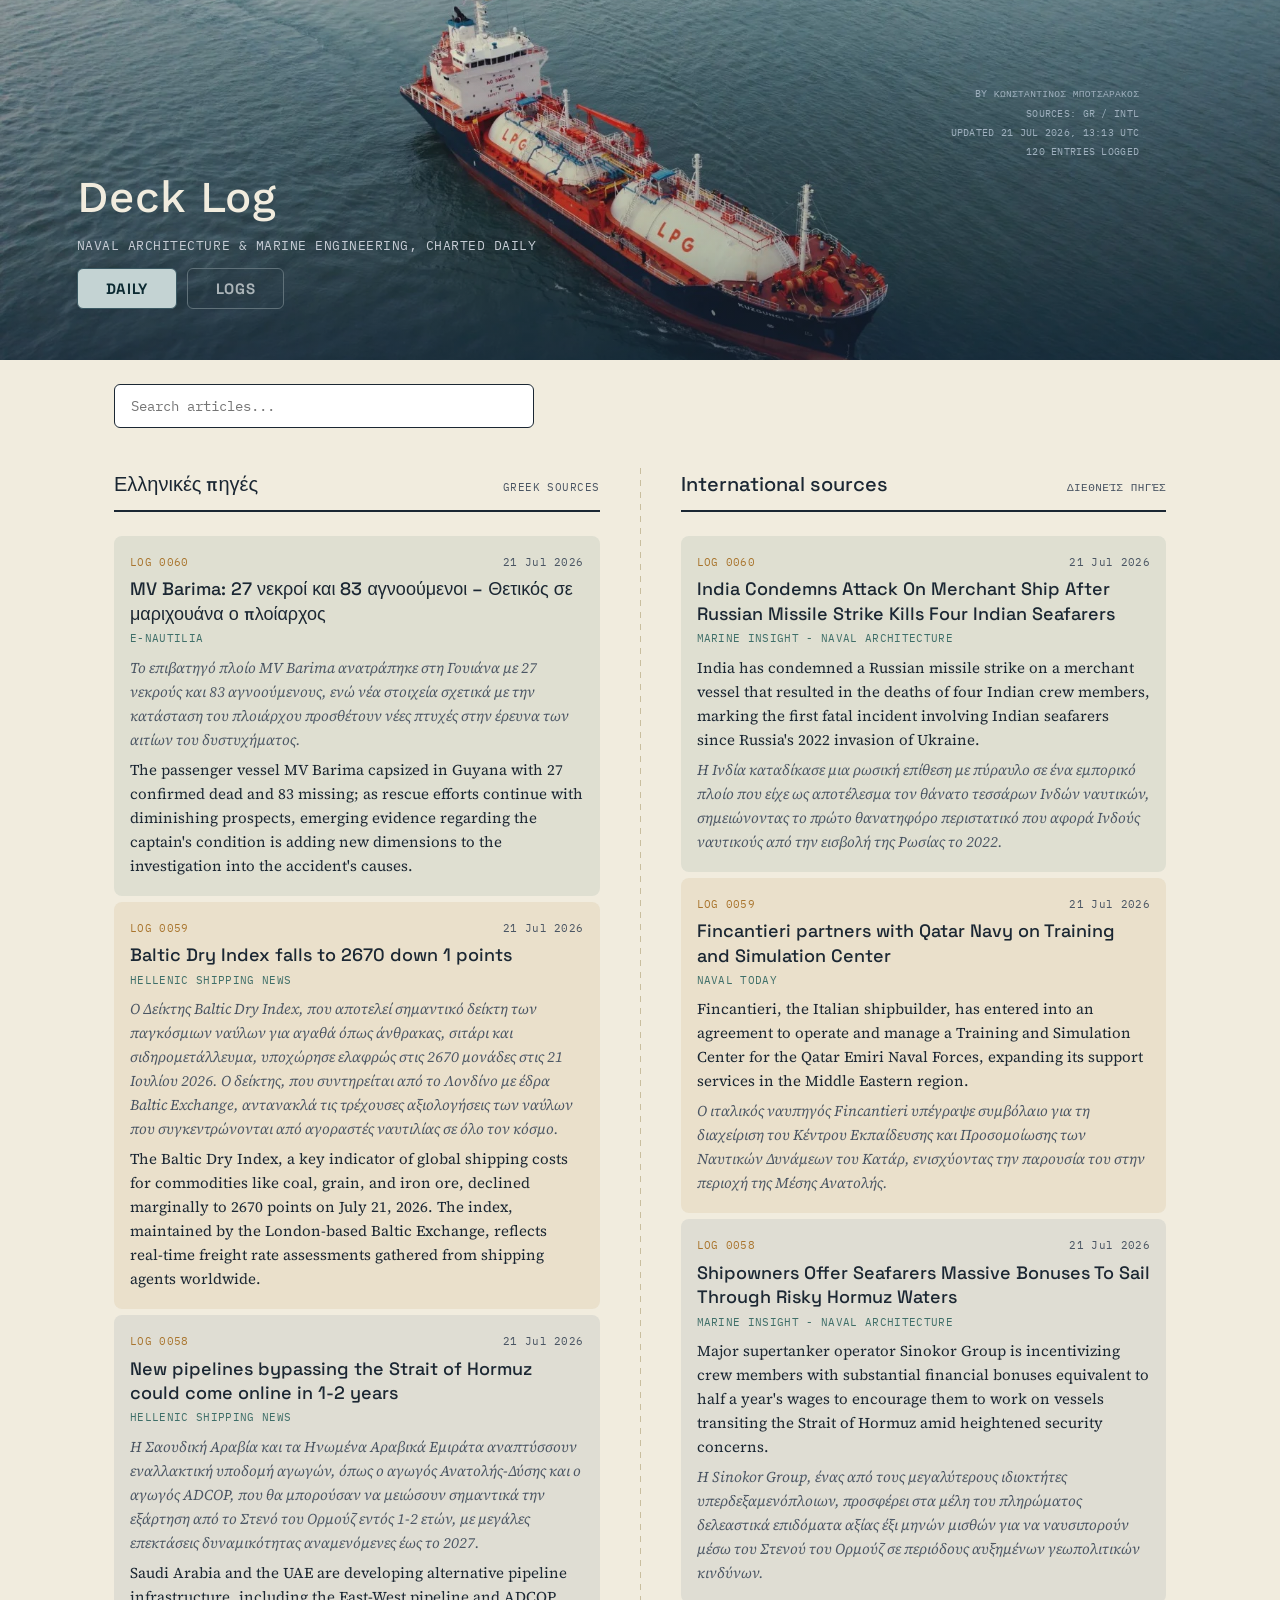
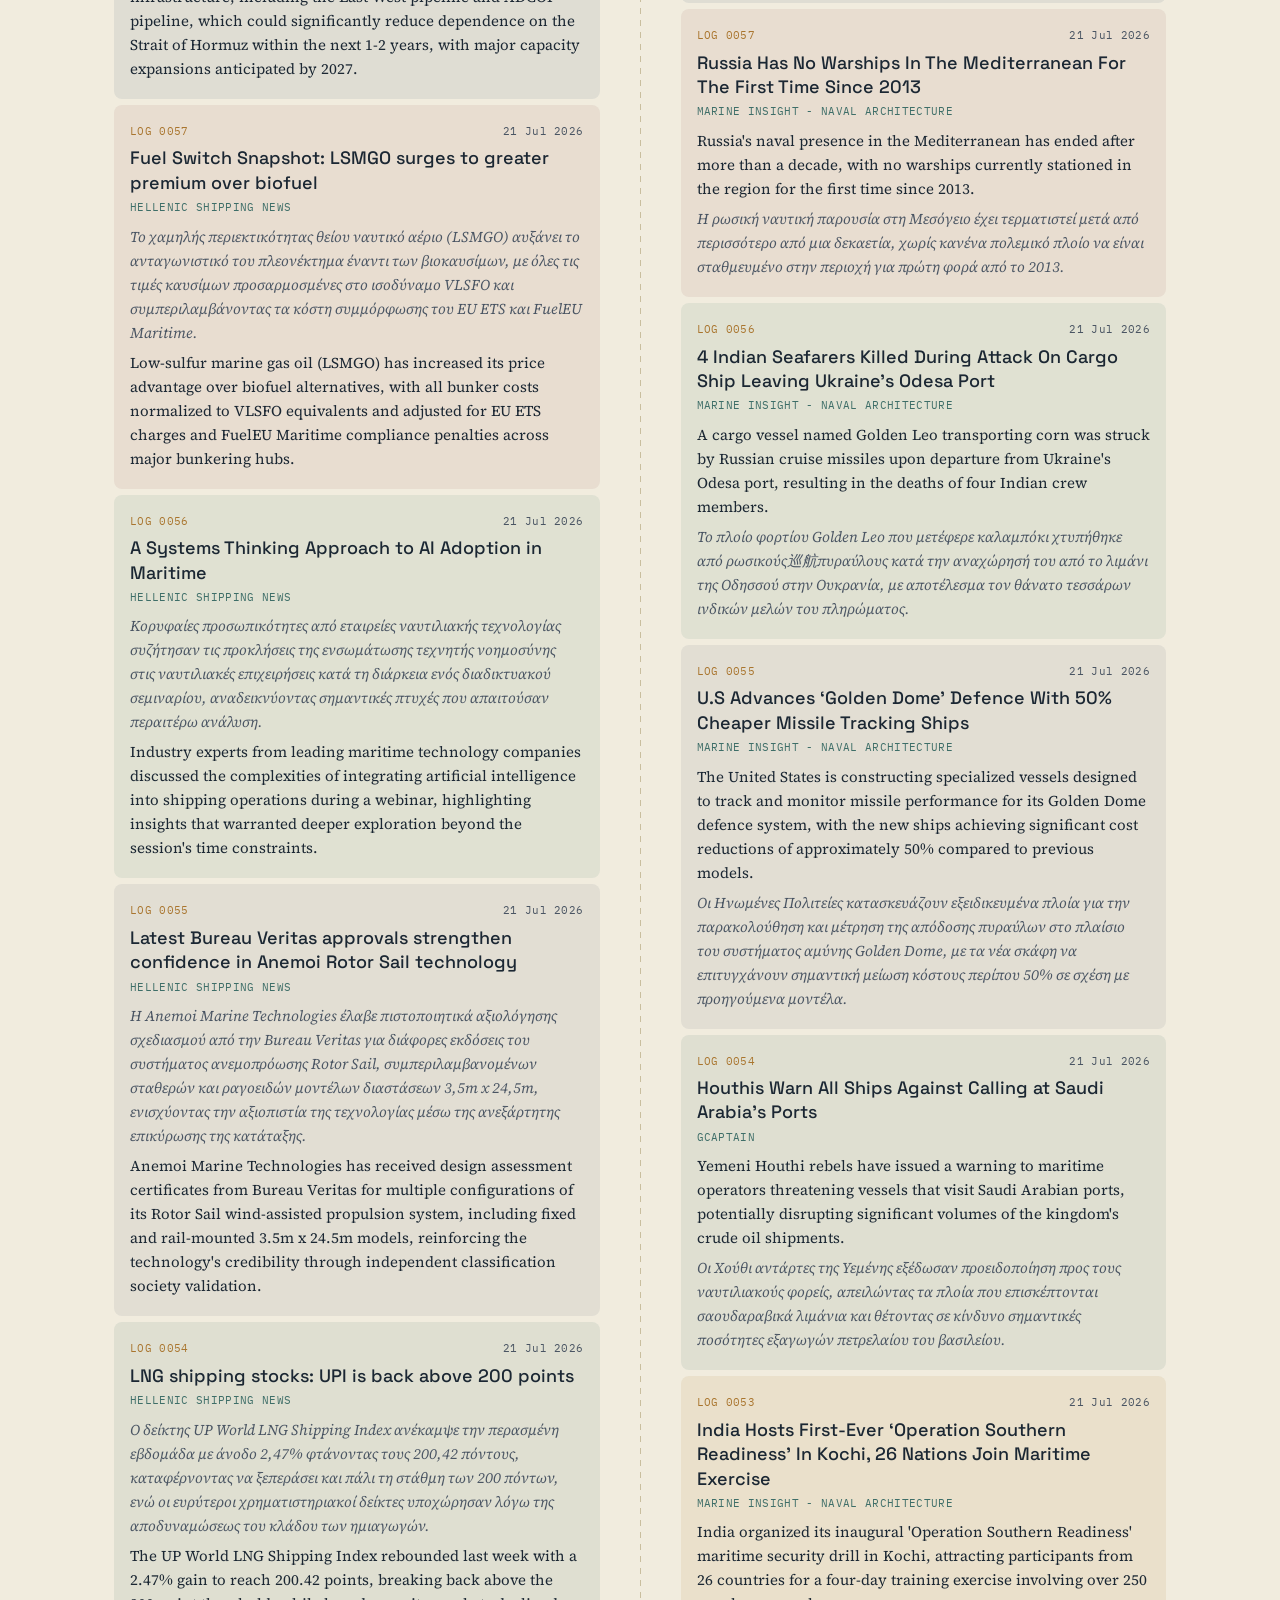
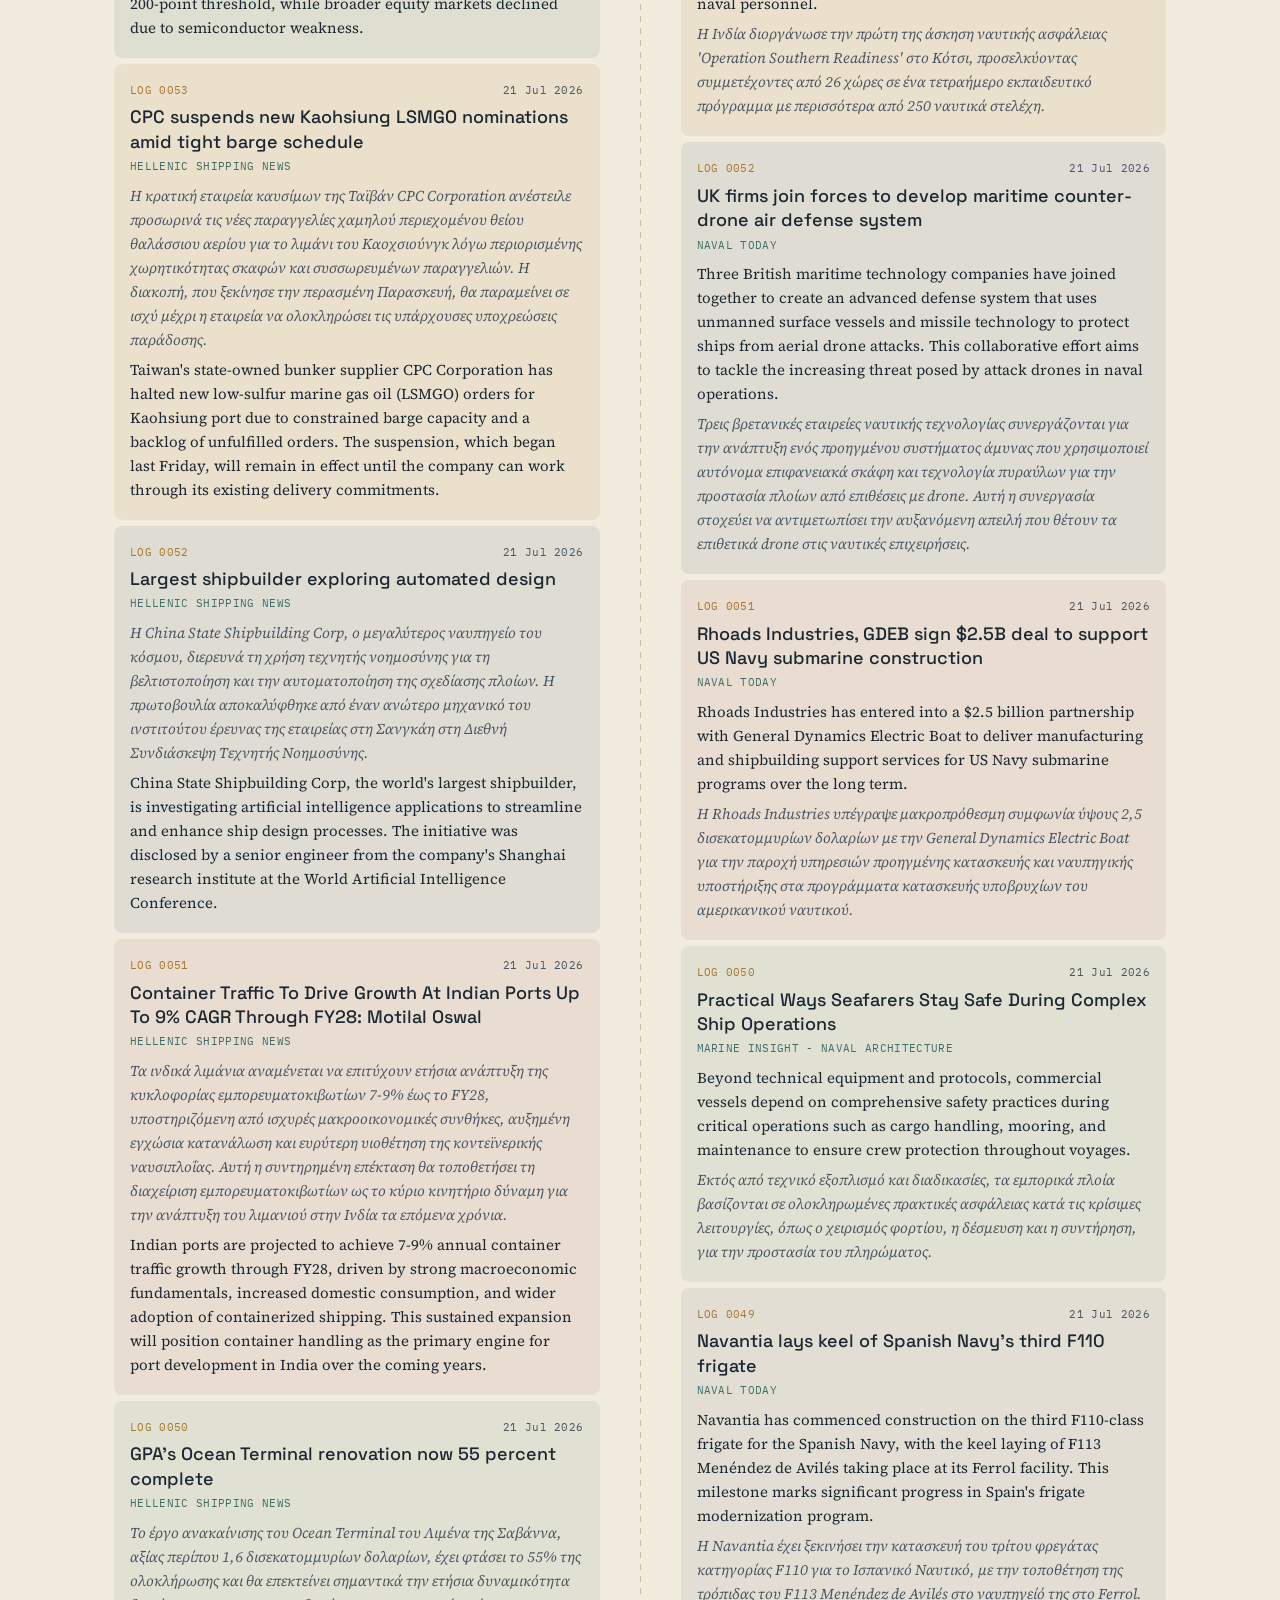
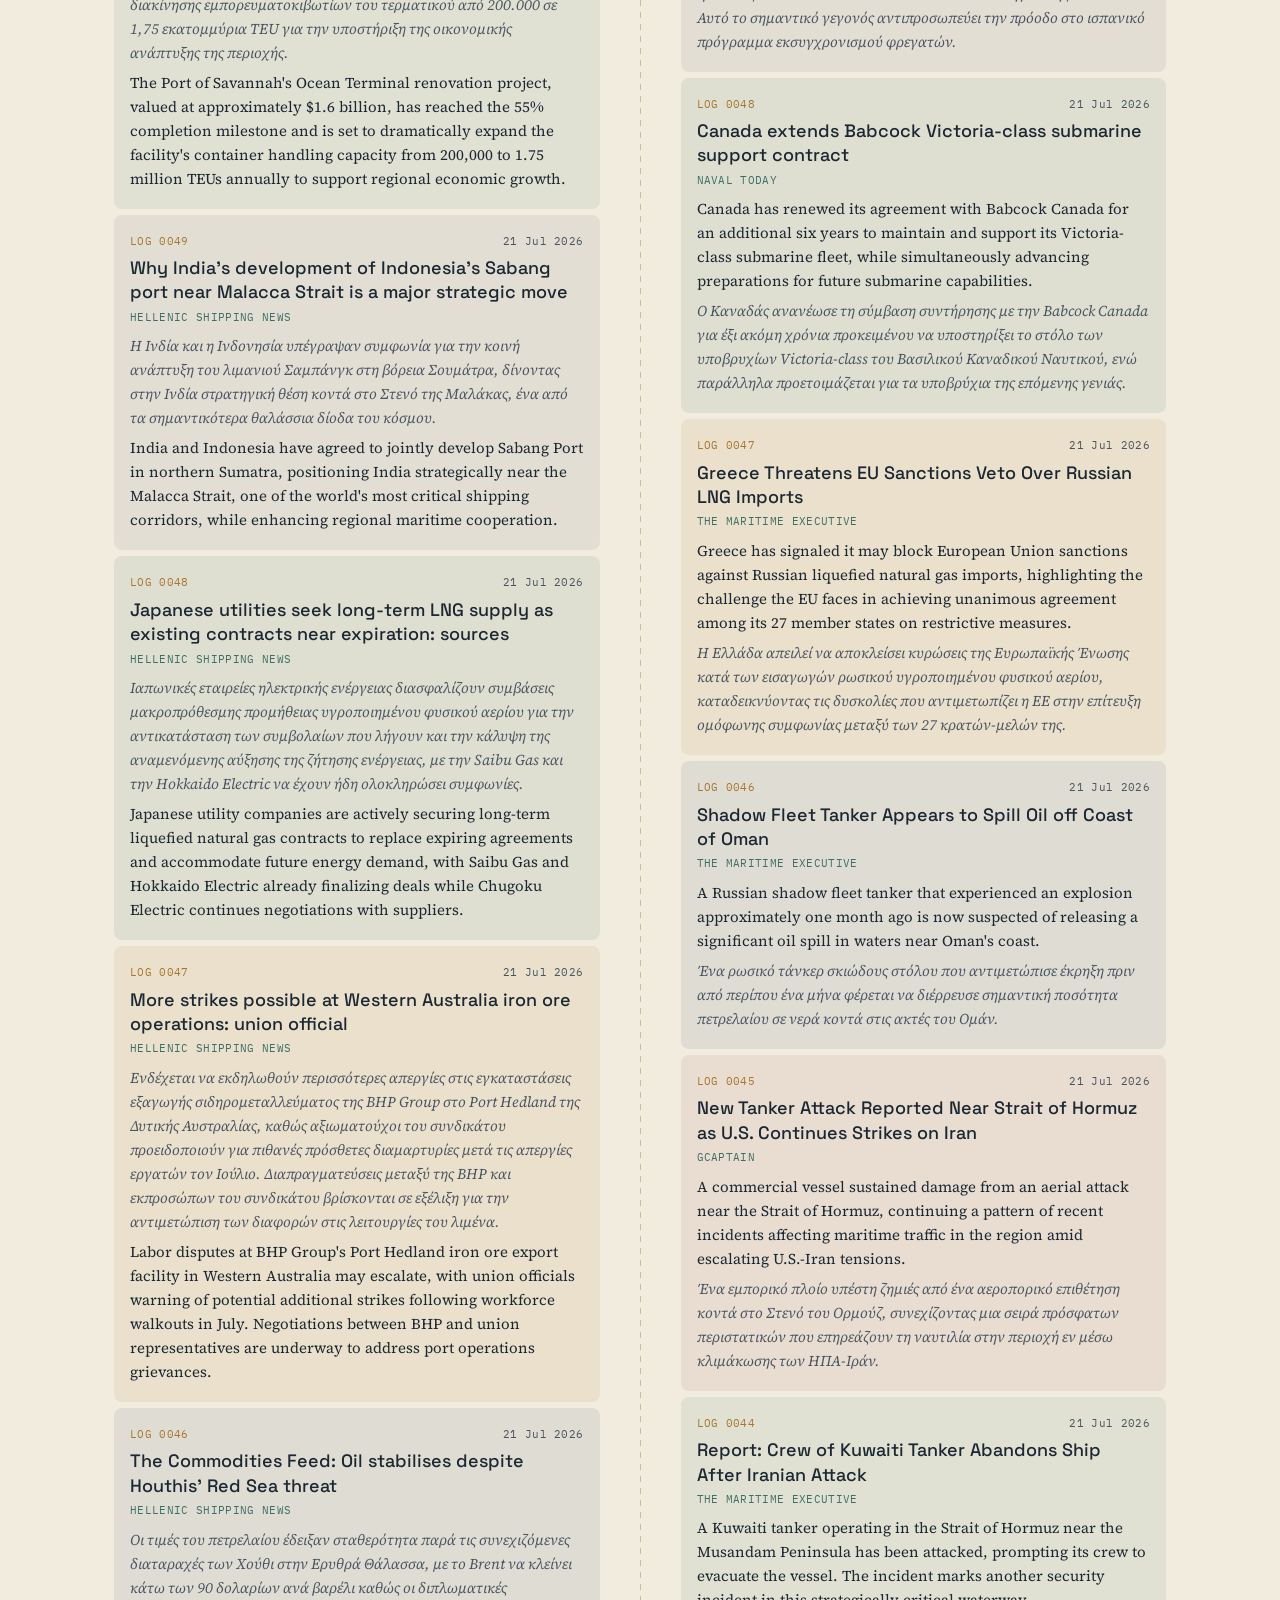
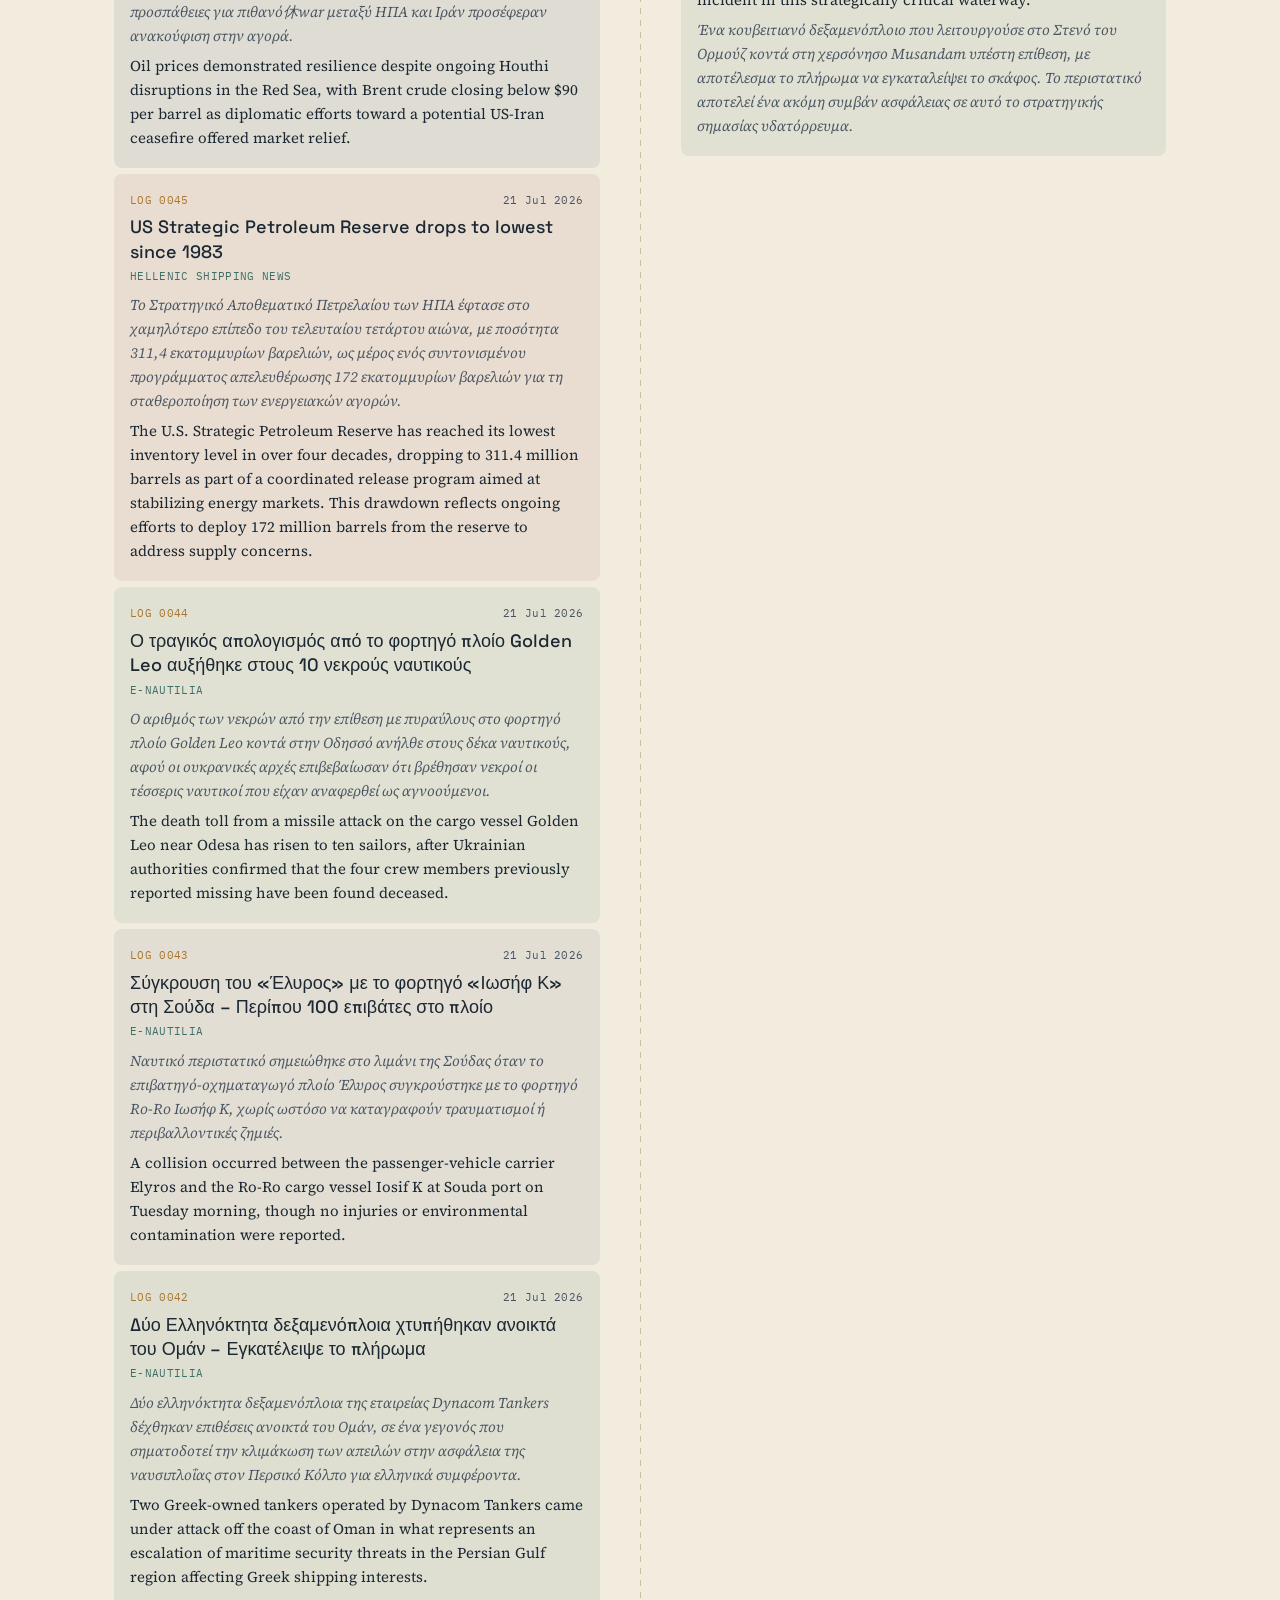
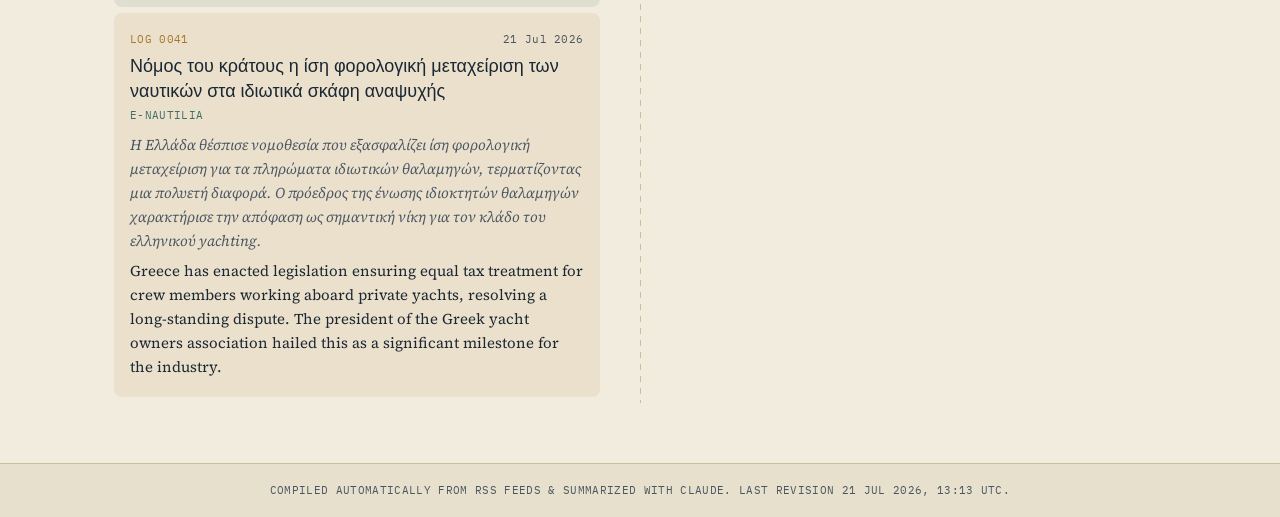
==== commit ab57df7d: "Auto-update: fetch new articles and rebuild site" ====
--- a/docs/index.html
+++ b/docs/index.html
@@ -34,7 +34,7 @@
   <div class="titleblock-meta">
     <span>BY ΚΩΝΣΤΑΝΤΙΝΟΣ ΜΠΟΤΣΑΡΑΚΟΣ</span>
     <span>SOURCES: GR / INTL</span>
-    <span>UPDATED 21 Jul 2026, 08:04 UTC</span>
+    <span>UPDATED 21 Jul 2026, 13:13 UTC</span>
     <span>120 ENTRIES LOGGED</span>
   </div>
 
@@ -65,9 +65,229 @@
 
     
       
-      <article class="entry hue-0" data-date="20 Jul 2026">
+      <article class="entry hue-0" data-date="21 Jul 2026">
         <div class="entry-meta">
           <span class="entry-no">LOG 0060</span>
+          <span class="entry-date">21 Jul 2026</span>
+        </div>
+        <h3 class="entry-title"><a href="https://e-nautilia.gr/tragodia-gouiana-27-nekroi-83-agnooumenoi-ploiarxos-marixouana/" target="_blank" rel="noopener">MV Barima: 27 νεκροί και 83 αγνοούμενοι – Θετικός σε μαριχουάνα ο πλοίαρχος</a></h3>
+        <p class="entry-source">e-Nautilia</p>
+        <p class="entry-summary summary-el">Το επιβατηγό πλοίο MV Barima ανατράπηκε στη Γουιάνα με 27 νεκρούς και 83 αγνοούμενους, ενώ νέα στοιχεία σχετικά με την κατάσταση του πλοιάρχου προσθέτουν νέες πτυχές στην έρευνα των αιτίων του δυστυχήματος.</p>
+        <p class="entry-summary summary-en">The passenger vessel MV Barima capsized in Guyana with 27 confirmed dead and 83 missing; as rescue efforts continue with diminishing prospects, emerging evidence regarding the captain's condition is adding new dimensions to the investigation into the accident's causes.</p>
+      </article>
+      
+      <article class="entry hue-1" data-date="21 Jul 2026">
+        <div class="entry-meta">
+          <span class="entry-no">LOG 0059</span>
+          <span class="entry-date">21 Jul 2026</span>
+        </div>
+        <h3 class="entry-title"><a href="https://www.hellenicshippingnews.com/baltic-dry-index-falls-to-2670-down-1-points/" target="_blank" rel="noopener">Baltic Dry Index falls to 2670 down 1 points</a></h3>
+        <p class="entry-source">Hellenic Shipping News</p>
+        <p class="entry-summary summary-el">Ο Δείκτης Baltic Dry Index, που αποτελεί σημαντικό δείκτη των παγκόσμιων ναύλων για αγαθά όπως άνθρακας, σιτάρι και σιδηρομετάλλευμα, υποχώρησε ελαφρώς στις 2670 μονάδες στις 21 Ιουλίου 2026. Ο δείκτης, που συντηρείται από το Λονδίνο με έδρα Baltic Exchange, αντανακλά τις τρέχουσες αξιολογήσεις των ναύλων που συγκεντρώνονται από αγοραστές ναυτιλίας σε όλο τον κόσμο.</p>
+        <p class="entry-summary summary-en">The Baltic Dry Index, a key indicator of global shipping costs for commodities like coal, grain, and iron ore, declined marginally to 2670 points on July 21, 2026. The index, maintained by the London-based Baltic Exchange, reflects real-time freight rate assessments gathered from shipping agents worldwide.</p>
+      </article>
+      
+      <article class="entry hue-2" data-date="21 Jul 2026">
+        <div class="entry-meta">
+          <span class="entry-no">LOG 0058</span>
+          <span class="entry-date">21 Jul 2026</span>
+        </div>
+        <h3 class="entry-title"><a href="https://www.hellenicshippingnews.com/new-pipelines-bypassing-the-strait-of-hormuz-could-come-online-in-1-2-years/" target="_blank" rel="noopener">New pipelines bypassing the Strait of Hormuz could come online in 1-2 years</a></h3>
+        <p class="entry-source">Hellenic Shipping News</p>
+        <p class="entry-summary summary-el">Η Σαουδική Αραβία και τα Ηνωμένα Αραβικά Εμιράτα αναπτύσσουν εναλλακτική υποδομή αγωγών, όπως ο αγωγός Ανατολής-Δύσης και ο αγωγός ADCOP, που θα μπορούσαν να μειώσουν σημαντικά την εξάρτηση από το Στενό του Ορμούζ εντός 1-2 ετών, με μεγάλες επεκτάσεις δυναμικότητας αναμενόμενες έως το 2027.</p>
+        <p class="entry-summary summary-en">Saudi Arabia and the UAE are developing alternative pipeline infrastructure, including the East-West pipeline and ADCOP pipeline, which could significantly reduce dependence on the Strait of Hormuz within the next 1-2 years, with major capacity expansions anticipated by 2027.</p>
+      </article>
+      
+      <article class="entry hue-3" data-date="21 Jul 2026">
+        <div class="entry-meta">
+          <span class="entry-no">LOG 0057</span>
+          <span class="entry-date">21 Jul 2026</span>
+        </div>
+        <h3 class="entry-title"><a href="https://www.hellenicshippingnews.com/fuel-switch-snapshot-lsmgo-surges-to-greater-premium-over-biofuel/" target="_blank" rel="noopener">Fuel Switch Snapshot: LSMGO surges to greater premium over biofuel</a></h3>
+        <p class="entry-source">Hellenic Shipping News</p>
+        <p class="entry-summary summary-el">Το χαμηλής περιεκτικότητας θείου ναυτικό αέριο (LSMGO) αυξάνει το ανταγωνιστικό του πλεονέκτημα έναντι των βιοκαυσίμων, με όλες τις τιμές καυσίμων προσαρμοσμένες στο ισοδύναμο VLSFO και συμπεριλαμβάνοντας τα κόστη συμμόρφωσης του EU ETS και FuelEU Maritime.</p>
+        <p class="entry-summary summary-en">Low-sulfur marine gas oil (LSMGO) has increased its price advantage over biofuel alternatives, with all bunker costs normalized to VLSFO equivalents and adjusted for EU ETS charges and FuelEU Maritime compliance penalties across major bunkering hubs.</p>
+      </article>
+      
+      <article class="entry hue-4" data-date="21 Jul 2026">
+        <div class="entry-meta">
+          <span class="entry-no">LOG 0056</span>
+          <span class="entry-date">21 Jul 2026</span>
+        </div>
+        <h3 class="entry-title"><a href="https://www.hellenicshippingnews.com/a-systems-thinking-approach-to-ai-adoption-in-maritime/" target="_blank" rel="noopener">A Systems Thinking Approach to AI Adoption in Maritime</a></h3>
+        <p class="entry-source">Hellenic Shipping News</p>
+        <p class="entry-summary summary-el">Κορυφαίες προσωπικότητες από εταιρείες ναυτιλιακής τεχνολογίας συζήτησαν τις προκλήσεις της ενσωμάτωσης τεχνητής νοημοσύνης στις ναυτιλιακές επιχειρήσεις κατά τη διάρκεια ενός διαδικτυακού σεμιναρίου, αναδεικνύοντας σημαντικές πτυχές που απαιτούσαν περαιτέρω ανάλυση.</p>
+        <p class="entry-summary summary-en">Industry experts from leading maritime technology companies discussed the complexities of integrating artificial intelligence into shipping operations during a webinar, highlighting insights that warranted deeper exploration beyond the session's time constraints.</p>
+      </article>
+      
+      <article class="entry hue-5" data-date="21 Jul 2026">
+        <div class="entry-meta">
+          <span class="entry-no">LOG 0055</span>
+          <span class="entry-date">21 Jul 2026</span>
+        </div>
+        <h3 class="entry-title"><a href="https://www.hellenicshippingnews.com/latest-bureau-veritas-approvals-strengthen-confidence-in-anemoi-rotor-sail-technology/" target="_blank" rel="noopener">Latest Bureau Veritas approvals strengthen confidence in Anemoi Rotor Sail technology</a></h3>
+        <p class="entry-source">Hellenic Shipping News</p>
+        <p class="entry-summary summary-el">Η Anemoi Marine Technologies έλαβε πιστοποιητικά αξιολόγησης σχεδιασμού από την Bureau Veritas για διάφορες εκδόσεις του συστήματος ανεμοπρόωσης Rotor Sail, συμπεριλαμβανομένων σταθερών και ραγοειδών μοντέλων διαστάσεων 3,5m x 24,5m, ενισχύοντας την αξιοπιστία της τεχνολογίας μέσω της ανεξάρτητης επικύρωσης της κατάταξης.</p>
+        <p class="entry-summary summary-en">Anemoi Marine Technologies has received design assessment certificates from Bureau Veritas for multiple configurations of its Rotor Sail wind-assisted propulsion system, including fixed and rail-mounted 3.5m x 24.5m models, reinforcing the technology's credibility through independent classification society validation.</p>
+      </article>
+      
+      <article class="entry hue-0" data-date="21 Jul 2026">
+        <div class="entry-meta">
+          <span class="entry-no">LOG 0054</span>
+          <span class="entry-date">21 Jul 2026</span>
+        </div>
+        <h3 class="entry-title"><a href="https://www.hellenicshippingnews.com/lng-shipping-stocks-upi-is-back-above-200-points/" target="_blank" rel="noopener">LNG shipping stocks: UPI is back above 200 points</a></h3>
+        <p class="entry-source">Hellenic Shipping News</p>
+        <p class="entry-summary summary-el">Ο δείκτης UP World LNG Shipping Index ανέκαμψε την περασμένη εβδομάδα με άνοδο 2,47% φτάνοντας τους 200,42 πόντους, καταφέρνοντας να ξεπεράσει και πάλι τη στάθμη των 200 πόντων, ενώ οι ευρύτεροι χρηματιστηριακοί δείκτες υποχώρησαν λόγω της αποδυναμώσεως του κλάδου των ημιαγωγών.</p>
+        <p class="entry-summary summary-en">The UP World LNG Shipping Index rebounded last week with a 2.47% gain to reach 200.42 points, breaking back above the 200-point threshold, while broader equity markets declined due to semiconductor weakness.</p>
+      </article>
+      
+      <article class="entry hue-1" data-date="21 Jul 2026">
+        <div class="entry-meta">
+          <span class="entry-no">LOG 0053</span>
+          <span class="entry-date">21 Jul 2026</span>
+        </div>
+        <h3 class="entry-title"><a href="https://www.hellenicshippingnews.com/cpc-suspends-new-kaohsiung-lsmgo-nominations-amid-tight-barge-schedule/" target="_blank" rel="noopener">CPC suspends new Kaohsiung LSMGO nominations amid tight barge schedule</a></h3>
+        <p class="entry-source">Hellenic Shipping News</p>
+        <p class="entry-summary summary-el">Η κρατική εταιρεία καυσίμων της Ταϊβάν CPC Corporation ανέστειλε προσωρινά τις νέες παραγγελίες χαμηλού περιεχομένου θείου θαλάσσιου αερίου για το λιμάνι του Καοχσιούνγκ λόγω περιορισμένης χωρητικότητας σκαφών και συσσωρευμένων παραγγελιών. Η διακοπή, που ξεκίνησε την περασμένη Παρασκευή, θα παραμείνει σε ισχύ μέχρι η εταιρεία να ολοκληρώσει τις υπάρχουσες υποχρεώσεις παράδοσης.</p>
+        <p class="entry-summary summary-en">Taiwan's state-owned bunker supplier CPC Corporation has halted new low-sulfur marine gas oil (LSMGO) orders for Kaohsiung port due to constrained barge capacity and a backlog of unfulfilled orders. The suspension, which began last Friday, will remain in effect until the company can work through its existing delivery commitments.</p>
+      </article>
+      
+      <article class="entry hue-2" data-date="21 Jul 2026">
+        <div class="entry-meta">
+          <span class="entry-no">LOG 0052</span>
+          <span class="entry-date">21 Jul 2026</span>
+        </div>
+        <h3 class="entry-title"><a href="https://www.hellenicshippingnews.com/largest-shipbuilder-exploring-automated-design/" target="_blank" rel="noopener">Largest shipbuilder exploring automated design</a></h3>
+        <p class="entry-source">Hellenic Shipping News</p>
+        <p class="entry-summary summary-el">Η China State Shipbuilding Corp, ο μεγαλύτερος ναυπηγείο του κόσμου, διερευνά τη χρήση τεχνητής νοημοσύνης για τη βελτιστοποίηση και την αυτοματοποίηση της σχεδίασης πλοίων. Η πρωτοβουλία αποκαλύφθηκε από έναν ανώτερο μηχανικό του ινστιτούτου έρευνας της εταιρείας στη Σανγκάη στη Διεθνή Συνδιάσκεψη Τεχνητής Νοημοσύνης.</p>
+        <p class="entry-summary summary-en">China State Shipbuilding Corp, the world's largest shipbuilder, is investigating artificial intelligence applications to streamline and enhance ship design processes. The initiative was disclosed by a senior engineer from the company's Shanghai research institute at the World Artificial Intelligence Conference.</p>
+      </article>
+      
+      <article class="entry hue-3" data-date="21 Jul 2026">
+        <div class="entry-meta">
+          <span class="entry-no">LOG 0051</span>
+          <span class="entry-date">21 Jul 2026</span>
+        </div>
+        <h3 class="entry-title"><a href="https://www.hellenicshippingnews.com/container-traffic-to-drive-growth-at-indian-ports-up-to-9-cagr-through-fy28-motilal-oswal/" target="_blank" rel="noopener">Container Traffic To Drive Growth At Indian Ports Up To 9% CAGR Through FY28: Motilal Oswal</a></h3>
+        <p class="entry-source">Hellenic Shipping News</p>
+        <p class="entry-summary summary-el">Τα ινδικά λιμάνια αναμένεται να επιτύχουν ετήσια ανάπτυξη της κυκλοφορίας εμπορευματοκιβωτίων 7-9% έως το FY28, υποστηριζόμενη από ισχυρές μακροοικονομικές συνθήκες, αυξημένη εγχώσια κατανάλωση και ευρύτερη υιοθέτηση της κοντεϊνερικής ναυσιπλοΐας. Αυτή η συντηρημένη επέκταση θα τοποθετήσει τη διαχείριση εμπορευματοκιβωτίων ως το κύριο κινητήριο δύναμη για την ανάπτυξη του λιμανιού στην Ινδία τα επόμενα χρόνια.</p>
+        <p class="entry-summary summary-en">Indian ports are projected to achieve 7-9% annual container traffic growth through FY28, driven by strong macroeconomic fundamentals, increased domestic consumption, and wider adoption of containerized shipping. This sustained expansion will position container handling as the primary engine for port development in India over the coming years.</p>
+      </article>
+      
+      <article class="entry hue-4" data-date="21 Jul 2026">
+        <div class="entry-meta">
+          <span class="entry-no">LOG 0050</span>
+          <span class="entry-date">21 Jul 2026</span>
+        </div>
+        <h3 class="entry-title"><a href="https://www.hellenicshippingnews.com/gpas-ocean-terminal-renovation-now-55-percent-complete-2/" target="_blank" rel="noopener">GPA’s Ocean Terminal renovation now 55 percent complete</a></h3>
+        <p class="entry-source">Hellenic Shipping News</p>
+        <p class="entry-summary summary-el">Το έργο ανακαίνισης του Ocean Terminal του Λιμένα της Σαβάννα, αξίας περίπου 1,6 δισεκατομμυρίων δολαρίων, έχει φτάσει το 55% της ολοκλήρωσης και θα επεκτείνει σημαντικά την ετήσια δυναμικότητα διακίνησης εμπορευματοκιβωτίων του τερματικού από 200.000 σε 1,75 εκατομμύρια TEU για την υποστήριξη της οικονομικής ανάπτυξης της περιοχής.</p>
+        <p class="entry-summary summary-en">The Port of Savannah's Ocean Terminal renovation project, valued at approximately $1.6 billion, has reached the 55% completion milestone and is set to dramatically expand the facility's container handling capacity from 200,000 to 1.75 million TEUs annually to support regional economic growth.</p>
+      </article>
+      
+      <article class="entry hue-5" data-date="21 Jul 2026">
+        <div class="entry-meta">
+          <span class="entry-no">LOG 0049</span>
+          <span class="entry-date">21 Jul 2026</span>
+        </div>
+        <h3 class="entry-title"><a href="https://www.hellenicshippingnews.com/why-indias-development-of-indonesias-sabang-port-near-malacca-strait-is-a-major-strategic-move/" target="_blank" rel="noopener">Why India’s development of Indonesia’s Sabang port near Malacca Strait is a major strategic move</a></h3>
+        <p class="entry-source">Hellenic Shipping News</p>
+        <p class="entry-summary summary-el">Η Ινδία και η Ινδονησία υπέγραψαν συμφωνία για την κοινή ανάπτυξη του λιμανιού Σαμπάνγκ στη βόρεια Σουμάτρα, δίνοντας στην Ινδία στρατηγική θέση κοντά στο Στενό της Μαλάκας, ένα από τα σημαντικότερα θαλάσσια δίοδα του κόσμου.</p>
+        <p class="entry-summary summary-en">India and Indonesia have agreed to jointly develop Sabang Port in northern Sumatra, positioning India strategically near the Malacca Strait, one of the world's most critical shipping corridors, while enhancing regional maritime cooperation.</p>
+      </article>
+      
+      <article class="entry hue-0" data-date="21 Jul 2026">
+        <div class="entry-meta">
+          <span class="entry-no">LOG 0048</span>
+          <span class="entry-date">21 Jul 2026</span>
+        </div>
+        <h3 class="entry-title"><a href="https://www.hellenicshippingnews.com/japanese-utilities-seek-long-term-lng-supply-as-existing-contracts-near-expiration-sources/" target="_blank" rel="noopener">Japanese utilities seek long-term LNG supply as existing contracts near expiration: sources</a></h3>
+        <p class="entry-source">Hellenic Shipping News</p>
+        <p class="entry-summary summary-el">Ιαπωνικές εταιρείες ηλεκτρικής ενέργειας διασφαλίζουν συμβάσεις μακροπρόθεσμης προμήθειας υγροποιημένου φυσικού αερίου για την αντικατάσταση των συμβολαίων που λήγουν και την κάλυψη της αναμενόμενης αύξησης της ζήτησης ενέργειας, με την Saibu Gas και την Hokkaido Electric να έχουν ήδη ολοκληρώσει συμφωνίες.</p>
+        <p class="entry-summary summary-en">Japanese utility companies are actively securing long-term liquefied natural gas contracts to replace expiring agreements and accommodate future energy demand, with Saibu Gas and Hokkaido Electric already finalizing deals while Chugoku Electric continues negotiations with suppliers.</p>
+      </article>
+      
+      <article class="entry hue-1" data-date="21 Jul 2026">
+        <div class="entry-meta">
+          <span class="entry-no">LOG 0047</span>
+          <span class="entry-date">21 Jul 2026</span>
+        </div>
+        <h3 class="entry-title"><a href="https://www.hellenicshippingnews.com/more-strikes-possible-at-western-australia-iron-ore-operations-union-official/" target="_blank" rel="noopener">More strikes possible at Western Australia iron ore operations: union official</a></h3>
+        <p class="entry-source">Hellenic Shipping News</p>
+        <p class="entry-summary summary-el">Ενδέχεται να εκδηλωθούν περισσότερες απεργίες στις εγκαταστάσεις εξαγωγής σιδηρομεταλλεύματος της BHP Group στο Port Hedland της Δυτικής Αυστραλίας, καθώς αξιωματούχοι του συνδικάτου προειδοποιούν για πιθανές πρόσθετες διαμαρτυρίες μετά τις απεργίες εργατών τον Ιούλιο. Διαπραγματεύσεις μεταξύ της BHP και εκπροσώπων του συνδικάτου βρίσκονται σε εξέλιξη για την αντιμετώπιση των διαφορών στις λειτουργίες του λιμένα.</p>
+        <p class="entry-summary summary-en">Labor disputes at BHP Group's Port Hedland iron ore export facility in Western Australia may escalate, with union officials warning of potential additional strikes following workforce walkouts in July. Negotiations between BHP and union representatives are underway to address port operations grievances.</p>
+      </article>
+      
+      <article class="entry hue-2" data-date="21 Jul 2026">
+        <div class="entry-meta">
+          <span class="entry-no">LOG 0046</span>
+          <span class="entry-date">21 Jul 2026</span>
+        </div>
+        <h3 class="entry-title"><a href="https://www.hellenicshippingnews.com/the-commodities-feed-oil-stabilises-despite-houthis-red-sea-threat/" target="_blank" rel="noopener">The Commodities Feed: Oil stabilises despite Houthis’ Red Sea threat</a></h3>
+        <p class="entry-source">Hellenic Shipping News</p>
+        <p class="entry-summary summary-el">Οι τιμές του πετρελαίου έδειξαν σταθερότητα παρά τις συνεχιζόμενες διαταραχές των Χούθι στην Ερυθρά Θάλασσα, με το Brent να κλείνει κάτω των 90 δολαρίων ανά βαρέλι καθώς οι διπλωματικές προσπάθειες για πιθανό休war μεταξύ ΗΠΑ και Ιράν προσέφεραν ανακούφιση στην αγορά.</p>
+        <p class="entry-summary summary-en">Oil prices demonstrated resilience despite ongoing Houthi disruptions in the Red Sea, with Brent crude closing below $90 per barrel as diplomatic efforts toward a potential US-Iran ceasefire offered market relief.</p>
+      </article>
+      
+      <article class="entry hue-3" data-date="21 Jul 2026">
+        <div class="entry-meta">
+          <span class="entry-no">LOG 0045</span>
+          <span class="entry-date">21 Jul 2026</span>
+        </div>
+        <h3 class="entry-title"><a href="https://www.hellenicshippingnews.com/us-strategic-petroleum-reserve-drops-to-lowest-since-1983-2/" target="_blank" rel="noopener">US Strategic Petroleum Reserve drops to lowest since 1983</a></h3>
+        <p class="entry-source">Hellenic Shipping News</p>
+        <p class="entry-summary summary-el">Το Στρατηγικό Αποθεματικό Πετρελαίου των ΗΠΑ έφτασε στο χαμηλότερο επίπεδο του τελευταίου τετάρτου αιώνα, με ποσότητα 311,4 εκατομμυρίων βαρελιών, ως μέρος ενός συντονισμένου προγράμματος απελευθέρωσης 172 εκατομμυρίων βαρελιών για τη σταθεροποίηση των ενεργειακών αγορών.</p>
+        <p class="entry-summary summary-en">The U.S. Strategic Petroleum Reserve has reached its lowest inventory level in over four decades, dropping to 311.4 million barrels as part of a coordinated release program aimed at stabilizing energy markets. This drawdown reflects ongoing efforts to deploy 172 million barrels from the reserve to address supply concerns.</p>
+      </article>
+      
+      <article class="entry hue-4" data-date="21 Jul 2026">
+        <div class="entry-meta">
+          <span class="entry-no">LOG 0044</span>
+          <span class="entry-date">21 Jul 2026</span>
+        </div>
+        <h3 class="entry-title"><a href="https://e-nautilia.gr/stous-10-anilthan-oi-nekroi-apo-to-xtypima-sto-golden-leo/" target="_blank" rel="noopener">Ο τραγικός απολογισμός από το φορτηγό πλοίο Golden Leo αυξήθηκε στους 10 νεκρούς ναυτικούς</a></h3>
+        <p class="entry-source">e-Nautilia</p>
+        <p class="entry-summary summary-el">Ο αριθμός των νεκρών από την επίθεση με πυραύλους στο φορτηγό πλοίο Golden Leo κοντά στην Οδησσό ανήλθε στους δέκα ναυτικούς, αφού οι ουκρανικές αρχές επιβεβαίωσαν ότι βρέθησαν νεκροί οι τέσσερις ναυτικοί που είχαν αναφερθεί ως αγνοούμενοι.</p>
+        <p class="entry-summary summary-en">The death toll from a missile attack on the cargo vessel Golden Leo near Odesa has risen to ten sailors, after Ukrainian authorities confirmed that the four crew members previously reported missing have been found deceased.</p>
+      </article>
+      
+      <article class="entry hue-5" data-date="21 Jul 2026">
+        <div class="entry-meta">
+          <span class="entry-no">LOG 0043</span>
+          <span class="entry-date">21 Jul 2026</span>
+        </div>
+        <h3 class="entry-title"><a href="https://e-nautilia.gr/sygkrousi-elyros-iosif-k-limani-soudas/" target="_blank" rel="noopener">Σύγκρουση του «Έλυρος» με το φορτηγό «Ιωσήφ Κ» στη Σούδα – Περίπου 100 επιβάτες στο πλοίο</a></h3>
+        <p class="entry-source">e-Nautilia</p>
+        <p class="entry-summary summary-el">Ναυτικό περιστατικό σημειώθηκε στο λιμάνι της Σούδας όταν το επιβατηγό-οχηματαγωγό πλοίο Έλυρος συγκρούστηκε με το φορτηγό Ro-Ro Ιωσήφ Κ, χωρίς ωστόσο να καταγραφούν τραυματισμοί ή περιβαλλοντικές ζημιές.</p>
+        <p class="entry-summary summary-en">A collision occurred between the passenger-vehicle carrier Elyros and the Ro-Ro cargo vessel Iosif K at Souda port on Tuesday morning, though no injuries or environmental contamination were reported.</p>
+      </article>
+      
+      <article class="entry hue-0" data-date="21 Jul 2026">
+        <div class="entry-meta">
+          <span class="entry-no">LOG 0042</span>
+          <span class="entry-date">21 Jul 2026</span>
+        </div>
+        <h3 class="entry-title"><a href="https://e-nautilia.gr/dyo-ellinoktita-dexamenoploia-xtypithikan-anoikta-tou-oman-egkateleipse-to-pliroma/" target="_blank" rel="noopener">Δύο Ελληνόκτητα δεξαμενόπλοια χτυπήθηκαν ανοικτά του Ομάν –  Εγκατέλειψε το πλήρωμα</a></h3>
+        <p class="entry-source">e-Nautilia</p>
+        <p class="entry-summary summary-el">Δύο ελληνόκτητα δεξαμενόπλοια της εταιρείας Dynacom Tankers δέχθηκαν επιθέσεις ανοικτά του Ομάν, σε ένα γεγονός που σηματοδοτεί την κλιμάκωση των απειλών στην ασφάλεια της ναυσιπλοΐας στον Περσικό Κόλπο για ελληνικά συμφέροντα.</p>
+        <p class="entry-summary summary-en">Two Greek-owned tankers operated by Dynacom Tankers came under attack off the coast of Oman in what represents an escalation of maritime security threats in the Persian Gulf region affecting Greek shipping interests.</p>
+      </article>
+      
+      <article class="entry hue-1" data-date="21 Jul 2026">
+        <div class="entry-meta">
+          <span class="entry-no">LOG 0041</span>
+          <span class="entry-date">21 Jul 2026</span>
+        </div>
+        <h3 class="entry-title"><a href="https://e-nautilia.gr/nomos-tou-kratous-i-isi-forologiki-metacheirisi-ton-naftikon-sta-idiotika-skafi-anapsychis/" target="_blank" rel="noopener">Νόμος του κράτους η ίση φορολογική μεταχείριση των ναυτικών στα ιδιωτικά σκάφη αναψυχής</a></h3>
+        <p class="entry-source">e-Nautilia</p>
+        <p class="entry-summary summary-el">Η Ελλάδα θέσπισε νομοθεσία που εξασφαλίζει ίση φορολογική μεταχείριση για τα πληρώματα ιδιωτικών θαλαμηγών, τερματίζοντας μια πολυετή διαφορά. Ο πρόεδρος της ένωσης ιδιοκτητών θαλαμηγών χαρακτήρισε την απόφαση ως σημαντική νίκη για τον κλάδο του ελληνικού yachting.</p>
+        <p class="entry-summary summary-en">Greece has enacted legislation ensuring equal tax treatment for crew members working aboard private yachts, resolving a long-standing dispute. The president of the Greek yacht owners association hailed this as a significant milestone for the industry.</p>
+      </article>
+      
+      <article class="entry hue-2" data-date="20 Jul 2026">
+        <div class="entry-meta">
+          <span class="entry-no">LOG 0040</span>
           <span class="entry-date">20 Jul 2026</span>
         </div>
         <h3 class="entry-title"><a href="https://www.hellenicshippingnews.com/baltic-dry-index-falls-to-over-2-week-low-2/" target="_blank" rel="noopener">Baltic Dry Index Falls to Over 2-Week Low</a></h3>
@@ -76,9 +296,9 @@
         <p class="entry-summary summary-en">Shipping rates have declined significantly, with the Baltic Dry Index dropping to its lowest level in over two weeks as demand for bulk carrier vessels weakens across all major vessel classes. Capesize vessels, which transport large iron ore and coal shipments, experienced the sharpest decline, while smaller panamax-class ships also saw reduced charter rates.</p>
       </article>
       
-      <article class="entry hue-1" data-date="20 Jul 2026">
-        <div class="entry-meta">
-          <span class="entry-no">LOG 0059</span>
+      <article class="entry hue-3" data-date="20 Jul 2026">
+        <div class="entry-meta">
+          <span class="entry-no">LOG 0039</span>
           <span class="entry-date">20 Jul 2026</span>
         </div>
         <h3 class="entry-title"><a href="https://www.hellenicshippingnews.com/dry-bulk-shipping-coal-usage-on-the-rise-amid-lng-disruptions/" target="_blank" rel="noopener">Dry Bulk Shipping: Coal Usage on the Rise, Amid LNG Disruptions</a></h3>
@@ -87,9 +307,9 @@
         <p class="entry-summary summary-en">Coal shipping demand is expected to increase as ongoing disruptions to liquefied natural gas supplies continue due to Middle East tensions, according to industry analysis. The shift reflects market responses to supply chain uncertainties affecting energy logistics.</p>
       </article>
       
-      <article class="entry hue-2" data-date="20 Jul 2026">
-        <div class="entry-meta">
-          <span class="entry-no">LOG 0058</span>
+      <article class="entry hue-4" data-date="20 Jul 2026">
+        <div class="entry-meta">
+          <span class="entry-no">LOG 0038</span>
           <span class="entry-date">20 Jul 2026</span>
         </div>
         <h3 class="entry-title"><a href="https://www.hellenicshippingnews.com/tanker-count-on-both-sides-of-hormuz-exceeds-700-as-strait-tensions-reignite/" target="_blank" rel="noopener">Tanker Count on Both Sides of Hormuz Exceeds 700 as Strait Tensions Reignite</a></h3>
@@ -98,9 +318,9 @@
         <p class="entry-summary summary-en">Recent tensions in the Strait of Hormuz have led to a significant accumulation of tanker traffic, with live tracking data showing 728 vessels operating in the Arabian Gulf region. Crude oil tankers comprise roughly a quarter of this fleet, with very large crude carriers (VLCCs) representing the dominant vessel class at nearly 69% of crude tanker operations.</p>
       </article>
       
-      <article class="entry hue-3" data-date="20 Jul 2026">
-        <div class="entry-meta">
-          <span class="entry-no">LOG 0057</span>
+      <article class="entry hue-5" data-date="20 Jul 2026">
+        <div class="entry-meta">
+          <span class="entry-no">LOG 0037</span>
           <span class="entry-date">20 Jul 2026</span>
         </div>
         <h3 class="entry-title"><a href="https://www.hellenicshippingnews.com/russia-is-the-leading-flag-for-shadow-fleet-tankers/" target="_blank" rel="noopener">Russia Is the Leading Flag for Shadow Fleet Tankers</a></h3>
@@ -109,9 +329,9 @@
         <p class="entry-summary summary-en">Russia has become the primary flag of registry for shadow fleet tankers, with approximately 69 sanctioned vessels transferred to Russian registry since November 2025 as an alternative to stateless registration, which has faced increased interdiction efforts by Western naval forces.</p>
       </article>
       
-      <article class="entry hue-4" data-date="20 Jul 2026">
-        <div class="entry-meta">
-          <span class="entry-no">LOG 0056</span>
+      <article class="entry hue-0" data-date="20 Jul 2026">
+        <div class="entry-meta">
+          <span class="entry-no">LOG 0036</span>
           <span class="entry-date">20 Jul 2026</span>
         </div>
         <h3 class="entry-title"><a href="https://www.hellenicshippingnews.com/chinas-vehicle-export-machine-how-chinese-oems-are-reshaping-global-car-carrier-demand/" target="_blank" rel="noopener">China’s Vehicle Export Machine: How Chinese OEMs are Reshaping Global Car Carrier Demand</a></h3>
@@ -120,9 +340,9 @@
         <p class="entry-summary summary-en">China's emergence as a global automotive export powerhouse is driving structural changes in the vehicle carrier shipping market, with Chinese manufacturers' light vehicle exports expected to surge from 1.6 million units in 2021 to 10 million by 2026, significantly increasing demand for specialized car transport vessels.</p>
       </article>
       
-      <article class="entry hue-5" data-date="20 Jul 2026">
-        <div class="entry-meta">
-          <span class="entry-no">LOG 0055</span>
+      <article class="entry hue-1" data-date="20 Jul 2026">
+        <div class="entry-meta">
+          <span class="entry-no">LOG 0035</span>
           <span class="entry-date">20 Jul 2026</span>
         </div>
         <h3 class="entry-title"><a href="https://www.hellenicshippingnews.com/strong-growth-in-earnings-for-global-terminal-operators-has-led-to-a-surge-in-capital-investment-during-2025-as-container-handling-demonstrates-remarkable-resilience-amid-supply-chain-shocks/" target="_blank" rel="noopener">Strong growth in earnings for global terminal operators has led to a surge in capital investment during 2025 as container handling demonstrates remarkable resilience amid supply chain shocks</a></h3>
@@ -131,9 +351,9 @@
         <p class="entry-summary summary-en">Global container terminal operators achieved robust financial performance in 2025, with their market share climbing to nearly 50% as port volumes grew 6.5% year-over-year despite geopolitical disruptions, prompting increased capital deployment across the sector.</p>
       </article>
       
-      <article class="entry hue-0" data-date="20 Jul 2026">
-        <div class="entry-meta">
-          <span class="entry-no">LOG 0054</span>
+      <article class="entry hue-2" data-date="20 Jul 2026">
+        <div class="entry-meta">
+          <span class="entry-no">LOG 0034</span>
           <span class="entry-date">20 Jul 2026</span>
         </div>
         <h3 class="entry-title"><a href="https://www.hellenicshippingnews.com/ningbo-containerized-freight-index-report-17-july-2026/" target="_blank" rel="noopener">Ningbo Containerized Freight Index Report, 17 July 2026</a></h3>
@@ -142,9 +362,9 @@
         <p class="entry-summary summary-en">The Ningbo Shipping Exchange released its weekly containerized freight index data for the period ending July 17, 2026, providing current market rates and shipping cost indicators for container routes.</p>
       </article>
       
-      <article class="entry hue-1" data-date="20 Jul 2026">
-        <div class="entry-meta">
-          <span class="entry-no">LOG 0053</span>
+      <article class="entry hue-3" data-date="20 Jul 2026">
+        <div class="entry-meta">
+          <span class="entry-no">LOG 0033</span>
           <span class="entry-date">20 Jul 2026</span>
         </div>
         <h3 class="entry-title"><a href="https://www.hellenicshippingnews.com/yemens-houthis-announce-a-maritime-embargo-against-saudi-arabia/" target="_blank" rel="noopener">Yemen’s Houthis announce a maritime embargo against Saudi Arabia</a></h3>
@@ -153,9 +373,9 @@
         <p class="entry-summary summary-en">Yemen's Houthi rebels have declared an immediate maritime embargo against Saudi Arabia, citing a recent attack on Sanaa Airport as justification for the measure, according to a statement by military spokesperson Yahya Saree.</p>
       </article>
       
-      <article class="entry hue-2" data-date="20 Jul 2026">
-        <div class="entry-meta">
-          <span class="entry-no">LOG 0052</span>
+      <article class="entry hue-4" data-date="20 Jul 2026">
+        <div class="entry-meta">
+          <span class="entry-no">LOG 0032</span>
           <span class="entry-date">20 Jul 2026</span>
         </div>
         <h3 class="entry-title"><a href="https://www.hellenicshippingnews.com/xclusiv-shipbrokers-weekly-20th-july-2026/" target="_blank" rel="noopener">Xclusiv Shipbrokers Weekly 20th July 2026</a></h3>
@@ -164,9 +384,9 @@
         <p class="entry-summary summary-en">Gulf oil producers are implementing hedging strategies to mitigate risks associated with potential disruptions at the Strait of Hormuz, following renewed geopolitical tensions in the Middle East.</p>
       </article>
       
-      <article class="entry hue-3" data-date="20 Jul 2026">
-        <div class="entry-meta">
-          <span class="entry-no">LOG 0051</span>
+      <article class="entry hue-5" data-date="20 Jul 2026">
+        <div class="entry-meta">
+          <span class="entry-no">LOG 0031</span>
           <span class="entry-date">20 Jul 2026</span>
         </div>
         <h3 class="entry-title"><a href="https://www.hellenicshippingnews.com/naver-cloud-and-hd-korea-shipbuilding-drive-ai-cloud-for-koreas-shipyards/" target="_blank" rel="noopener">Naver Cloud and HD Korea Shipbuilding drive AI cloud for Korea’s shipyards</a></h3>
@@ -175,9 +395,9 @@
         <p class="entry-summary summary-en">Naver Cloud and HD Korea Shipbuilding & Offshore Engineering are partnering to develop a specialized cloud platform with AI capabilities designed for the shipbuilding industry's unique design and production requirements. This collaborative effort aims to accelerate digital transformation across Korea's broader shipbuilding sector.</p>
       </article>
       
-      <article class="entry hue-4" data-date="20 Jul 2026">
-        <div class="entry-meta">
-          <span class="entry-no">LOG 0050</span>
+      <article class="entry hue-0" data-date="20 Jul 2026">
+        <div class="entry-meta">
+          <span class="entry-no">LOG 0030</span>
           <span class="entry-date">20 Jul 2026</span>
         </div>
         <h3 class="entry-title"><a href="https://www.hellenicshippingnews.com/indias-strength-in-shipping-decarbonisation-lies-in-cheap-fuel-production-gmf/" target="_blank" rel="noopener">India’s strength in shipping decarbonisation lies in cheap fuel production: GMF</a></h3>
@@ -186,9 +406,9 @@
         <p class="entry-summary summary-en">According to Global Maritime Forum research, India possesses a competitive advantage in shipping decarbonisation through its ability to produce green hydrogen and ammonia at significantly lower costs, leveraging its abundant renewable energy resources and strategic position on major shipping routes.</p>
       </article>
       
-      <article class="entry hue-5" data-date="20 Jul 2026">
-        <div class="entry-meta">
-          <span class="entry-no">LOG 0049</span>
+      <article class="entry hue-1" data-date="20 Jul 2026">
+        <div class="entry-meta">
+          <span class="entry-no">LOG 0029</span>
           <span class="entry-date">20 Jul 2026</span>
         </div>
         <h3 class="entry-title"><a href="https://www.hellenicshippingnews.com/wan-hai-adopts-nippon-paint-marine-hull-and-surface-coatings-in-newbuild-projects/" target="_blank" rel="noopener">WAN HAI adopts Nippon Paint Marine hull and surface coatings in newbuild projects</a></h3>
@@ -197,9 +417,9 @@
         <p class="entry-summary summary-en">Nippon Paint Marine has secured a supply agreement with Taiwanese container shipping company WAN HAI to provide advanced hull and heat-reflective coatings for two new vessels, continuing their established partnership in marine protective solutions.</p>
       </article>
       
-      <article class="entry hue-0" data-date="20 Jul 2026">
-        <div class="entry-meta">
-          <span class="entry-no">LOG 0048</span>
+      <article class="entry hue-2" data-date="20 Jul 2026">
+        <div class="entry-meta">
+          <span class="entry-no">LOG 0028</span>
           <span class="entry-date">20 Jul 2026</span>
         </div>
         <h3 class="entry-title"><a href="https://www.hellenicshippingnews.com/all-maritime-traffic-banned-in-strait-of-hormuz-iran-says-as-israel-readies-to-resume-fighting/" target="_blank" rel="noopener">All maritime traffic banned in Strait of Hormuz, Iran says, as Israel readies to resume fighting</a></h3>
@@ -208,9 +428,9 @@
         <p class="entry-summary summary-en">Iran has declared a complete halt to maritime traffic through the Strait of Hormuz and stated that transit restrictions will remain indefinitely amid ongoing tensions with the United States and Israel. The announcement, attributed to the Islamic Revolutionary Guard Corps Navy, signals potential disruption to one of the world's most critical shipping routes.</p>
       </article>
       
-      <article class="entry hue-1" data-date="20 Jul 2026">
-        <div class="entry-meta">
-          <span class="entry-no">LOG 0047</span>
+      <article class="entry hue-3" data-date="20 Jul 2026">
+        <div class="entry-meta">
+          <span class="entry-no">LOG 0027</span>
           <span class="entry-date">20 Jul 2026</span>
         </div>
         <h3 class="entry-title"><a href="https://www.hellenicshippingnews.com/uk-maritime-innovation-hub-establishes-role-as-focal-point-for-maritime-innovation/" target="_blank" rel="noopener">UK Maritime Innovation Hub establishes role as focal point for maritime innovation</a></h3>
@@ -219,9 +439,9 @@
         <p class="entry-summary summary-en">The UK Maritime Innovation Hub, unveiled at the UK Flag Forum in April 2026, has established itself as a key intermediary between maritime industry innovators and regulatory authorities, streamlining the process of navigating compliance requirements.</p>
       </article>
       
-      <article class="entry hue-2" data-date="20 Jul 2026">
-        <div class="entry-meta">
-          <span class="entry-no">LOG 0046</span>
+      <article class="entry hue-4" data-date="20 Jul 2026">
+        <div class="entry-meta">
+          <span class="entry-no">LOG 0026</span>
           <span class="entry-date">20 Jul 2026</span>
         </div>
         <h3 class="entry-title"><a href="https://www.hellenicshippingnews.com/diana-shipping-inc-announces-time-charter-contract-for-m-v-dsi-pegasus-with-fednav-international/" target="_blank" rel="noopener">Diana Shipping Inc. Announces Time Charter Contract for m/v DSI Pegasus with Fednav International</a></h3>
@@ -230,9 +450,9 @@
         <p class="entry-summary summary-en">Diana Shipping Inc. has secured a time charter agreement with Fednav International Ltd. for the m/v DSI Pegasus, an Ultramax dry bulk vessel, through one of its subsidiaries.</p>
       </article>
       
-      <article class="entry hue-3" data-date="20 Jul 2026">
-        <div class="entry-meta">
-          <span class="entry-no">LOG 0045</span>
+      <article class="entry hue-5" data-date="20 Jul 2026">
+        <div class="entry-meta">
+          <span class="entry-no">LOG 0025</span>
           <span class="entry-date">20 Jul 2026</span>
         </div>
         <h3 class="entry-title"><a href="https://www.hellenicshippingnews.com/kr-leads-world-first-pilot-demonstration-of-mobed-hyundai-motor-and-kias-autonomous-mobile-robot-platform-aboard-hyundai-dubai/" target="_blank" rel="noopener">KR Leads World-First Pilot Demonstration of MobED, Hyundai Motor and Kia’s Autonomous Mobile Robot Platform, aboard HYUNDAI DUBAI</a></h3>
@@ -241,9 +461,9 @@
         <p class="entry-summary summary-en">Korean Register conducted the inaugural demonstration of MobED, an autonomous mobile robot platform developed by Hyundai Motor and Kia, aboard the multipurpose vessel HYUNDAI DUBAI in July 2026, marking a significant milestone in maritime automation technology.</p>
       </article>
       
-      <article class="entry hue-4" data-date="20 Jul 2026">
-        <div class="entry-meta">
-          <span class="entry-no">LOG 0044</span>
+      <article class="entry hue-0" data-date="20 Jul 2026">
+        <div class="entry-meta">
+          <span class="entry-no">LOG 0024</span>
           <span class="entry-date">20 Jul 2026</span>
         </div>
         <h3 class="entry-title"><a href="https://www.hellenicshippingnews.com/columbia-groups-ceo-sets-out-priorities-for-next-phase-of-growth/" target="_blank" rel="noopener">Columbia Group’s CEO sets out priorities for next phase of growth</a></h3>
@@ -252,9 +472,9 @@
         <p class="entry-summary summary-en">Columbia Group's CEO Andreas Hadjipetrou has outlined a strategic vision centered on sustainable growth, enhanced industry partnerships, crew welfare, and building lasting client relationships. The company aims to leverage its established values while adapting to evolving market demands.</p>
       </article>
       
-      <article class="entry hue-5" data-date="20 Jul 2026">
-        <div class="entry-meta">
-          <span class="entry-no">LOG 0043</span>
+      <article class="entry hue-1" data-date="20 Jul 2026">
+        <div class="entry-meta">
+          <span class="entry-no">LOG 0023</span>
           <span class="entry-date">20 Jul 2026</span>
         </div>
         <h3 class="entry-title"><a href="https://www.hellenicshippingnews.com/saudi-backed-rsgt-international-delivers-landmark-usd-170-million-port-investment-in-bangladesh-extending-rsgts-global-maritime-reach-ahead-of-time/" target="_blank" rel="noopener">Saudi-Backed RSGT International Delivers Landmark USD 170 Million Port Investment In Bangladesh, Extending Rsgt’s Global Maritime Reach Ahead Of Time</a></h3>
@@ -263,9 +483,9 @@
         <p class="entry-summary summary-en">Red Sea Gateway Terminal International, a Saudi-backed company, has officially inaugurated its new container terminal facility in Chittagong, Bangladesh, representing a $170 million investment that demonstrates Saudi Arabia's expanding role in global maritime infrastructure development.</p>
       </article>
       
-      <article class="entry hue-0" data-date="20 Jul 2026">
-        <div class="entry-meta">
-          <span class="entry-no">LOG 0042</span>
+      <article class="entry hue-2" data-date="20 Jul 2026">
+        <div class="entry-meta">
+          <span class="entry-no">LOG 0022</span>
           <span class="entry-date">20 Jul 2026</span>
         </div>
         <h3 class="entry-title"><a href="https://e-nautilia.gr/ellinika-cheria-koryfaio-dexamenoploio-cosco-tms-tankers-garda/" target="_blank" rel="noopener">Σε ελληνικά χέρια ένα από τα κορυφαία δεξαμενόπλοια που έχει σχεδιάσει η COSCO</a></h3>
@@ -274,9 +494,9 @@
         <p class="entry-summary summary-en">Greek shipping company TMS Tankers has taken delivery of the GARDA, a state-of-the-art tanker built by China's Yangzhou COSCO Shipping Heavy Industry, completing an order for five vessels with a combined capacity of 114,000 dwt.</p>
       </article>
       
-      <article class="entry hue-1" data-date="20 Jul 2026">
-        <div class="entry-meta">
-          <span class="entry-no">LOG 0041</span>
+      <article class="entry hue-3" data-date="20 Jul 2026">
+        <div class="entry-meta">
+          <span class="entry-no">LOG 0021</span>
           <span class="entry-date">20 Jul 2026</span>
         </div>
         <h3 class="entry-title"><a href="https://www.hellenicshippingnews.com/pct-double-recognition-for-responsible-growth-and-sustainable-development/" target="_blank" rel="noopener">PCT: Double Recognition for Responsible Growth and Sustainable Development</a></h3>
@@ -285,9 +505,9 @@
         <p class="entry-summary summary-en">PCT, a COSCO SHIPPING Ports subsidiary, has received dual recognition for its contributions to Greece's economy and environmental sustainability, winning both the Social and Economic Impact Excellence Award and a QualityNet Foundation commendation for sustainable competitiveness.</p>
       </article>
       
-      <article class="entry hue-2" data-date="20 Jul 2026">
-        <div class="entry-meta">
-          <span class="entry-no">LOG 0040</span>
+      <article class="entry hue-4" data-date="20 Jul 2026">
+        <div class="entry-meta">
+          <span class="entry-no">LOG 0020</span>
           <span class="entry-date">20 Jul 2026</span>
         </div>
         <h3 class="entry-title"><a href="https://www.hellenicshippingnews.com/wartsila-and-carnival-corporation-extend-long-standing-collaboration-with-lifecycle-agreement-supporting-lng-powered-cruise-fleet-performance/" target="_blank" rel="noopener">Wärtsilä and Carnival Corporation extend long-standing collaboration with Lifecycle Agreement supporting LNG-powered cruise fleet performance</a></h3>
@@ -296,9 +516,9 @@
         <p class="entry-summary summary-en">Wärtsilä has secured an 8-year lifecycle service agreement with Carnival Corporation to support four LNG-powered cruise vessels across Princess Cruises and Carnival Cruise Line, including two ships currently under construction. This marks the first major service contract between the two companies focused on maintaining performance of Carnival's liquefied natural gas fleet.</p>
       </article>
       
-      <article class="entry hue-3" data-date="20 Jul 2026">
-        <div class="entry-meta">
-          <span class="entry-no">LOG 0039</span>
+      <article class="entry hue-5" data-date="20 Jul 2026">
+        <div class="entry-meta">
+          <span class="entry-no">LOG 0019</span>
           <span class="entry-date">20 Jul 2026</span>
         </div>
         <h3 class="entry-title"><a href="https://www.hellenicshippingnews.com/amphitrite-reinforces-war-offering-with-new-underwriting-hire/" target="_blank" rel="noopener">Amphitrite reinforces war offering with new underwriting hire</a></h3>
@@ -307,9 +527,9 @@
         <p class="entry-summary summary-en">Amphitrite Underwriting London has appointed Jack Thompson as a war underwriter to expand its marine insurance capabilities and better serve clients in the shipping industry. Thompson will work from the company's London office under the supervision of Ben Jones.</p>
       </article>
       
-      <article class="entry hue-4" data-date="20 Jul 2026">
-        <div class="entry-meta">
-          <span class="entry-no">LOG 0038</span>
+      <article class="entry hue-0" data-date="20 Jul 2026">
+        <div class="entry-meta">
+          <span class="entry-no">LOG 0018</span>
           <span class="entry-date">20 Jul 2026</span>
         </div>
         <h3 class="entry-title"><a href="https://www.hellenicshippingnews.com/hd-hyundai-heavy-industries-halts-production-after-fatal-ulsan-shipyard-accident/" target="_blank" rel="noopener">HD Hyundai Heavy Industries halts production after fatal Ulsan shipyard accident</a></h3>
@@ -318,9 +538,9 @@
         <p class="entry-summary summary-en">HD Hyundai Heavy Industries announced a production halt across all facilities on the 21st following a fatal workplace incident at its Ulsan shipyard. The company plans to conduct a special safety review in response to the worker's death.</p>
       </article>
       
-      <article class="entry hue-5" data-date="20 Jul 2026">
-        <div class="entry-meta">
-          <span class="entry-no">LOG 0037</span>
+      <article class="entry hue-1" data-date="20 Jul 2026">
+        <div class="entry-meta">
+          <span class="entry-no">LOG 0017</span>
           <span class="entry-date">20 Jul 2026</span>
         </div>
         <h3 class="entry-title"><a href="https://www.hellenicshippingnews.com/kevin-price-starts-as-president-of-georgia-ports/" target="_blank" rel="noopener">Kevin Price starts as President of Georgia Ports</a></h3>
@@ -329,9 +549,9 @@
         <p class="entry-summary summary-en">Kevin Price has assumed the role of President at the Georgia Ports Authority effective July 1, 2026, with CEO Griff Lynch expressing confidence in his ability to advance the organization and its operations.</p>
       </article>
       
-      <article class="entry hue-0" data-date="20 Jul 2026">
-        <div class="entry-meta">
-          <span class="entry-no">LOG 0036</span>
+      <article class="entry hue-2" data-date="20 Jul 2026">
+        <div class="entry-meta">
+          <span class="entry-no">LOG 0016</span>
           <span class="entry-date">20 Jul 2026</span>
         </div>
         <h3 class="entry-title"><a href="https://www.hellenicshippingnews.com/hot-port-news-from-gac-381/" target="_blank" rel="noopener">HOT PORT NEWS from GAC</a></h3>
@@ -340,9 +560,9 @@
         <p class="entry-summary summary-en">GAC presents comprehensive supply chain solutions designed to maintain operational resilience in the Middle East amid regional disruptions, with specialized expertise in automotive logistics including Ro-Ro vessel handling and integrated supply chain management across UAE and Oman.</p>
       </article>
       
-      <article class="entry hue-1" data-date="20 Jul 2026">
-        <div class="entry-meta">
-          <span class="entry-no">LOG 0035</span>
+      <article class="entry hue-3" data-date="20 Jul 2026">
+        <div class="entry-meta">
+          <span class="entry-no">LOG 0015</span>
           <span class="entry-date">20 Jul 2026</span>
         </div>
         <h3 class="entry-title"><a href="https://www.hellenicshippingnews.com/ism-coasters-and-mini-bulkers-week-29-3/" target="_blank" rel="noopener">ISM coasters and mini bulkers – Week 29</a></h3>
@@ -351,9 +571,9 @@
         <p class="entry-summary summary-en">The small-tonnage shipping sector, including ISM-compliant coasters and mini bulkers, has experienced significant structural changes due to escalating air pollution regulations affecting operational costs and market dynamics.</p>
       </article>
       
-      <article class="entry hue-2" data-date="20 Jul 2026">
-        <div class="entry-meta">
-          <span class="entry-no">LOG 0034</span>
+      <article class="entry hue-4" data-date="20 Jul 2026">
+        <div class="entry-meta">
+          <span class="entry-no">LOG 0014</span>
           <span class="entry-date">20 Jul 2026</span>
         </div>
         <h3 class="entry-title"><a href="https://e-nautilia.gr/thriler-me-dekades-agnooumenous-meta-tin-anatropi-epivatikou-ploiou-sti-gouiana/" target="_blank" rel="noopener">Θρίλερ με δεκάδες αγνοούμενους μετά την ανατροπή επιβατηγού πλοίου στη Γουιάνα</a></h3>
@@ -362,9 +582,9 @@
         <p class="entry-summary summary-en">A major search and rescue operation is underway off the coast of Guyana following the capsizing of the passenger and vehicle carrier MV Barima, with dozens of people still missing. Multiple aircraft, helicopters, coast guard vessels, and fishing boats are participating in the ongoing rescue efforts as concerns grow for the fate of the unaccounted passengers and crew.</p>
       </article>
       
-      <article class="entry hue-3" data-date="20 Jul 2026">
-        <div class="entry-meta">
-          <span class="entry-no">LOG 0033</span>
+      <article class="entry hue-5" data-date="20 Jul 2026">
+        <div class="entry-meta">
+          <span class="entry-no">LOG 0013</span>
           <span class="entry-date">20 Jul 2026</span>
         </div>
         <h3 class="entry-title"><a href="https://www.hellenicshippingnews.com/baltic-dry-index-falls-to-2671-down-81-points/" target="_blank" rel="noopener">Baltic Dry Index falls to 2671 down 81 points</a></h3>
@@ -373,9 +593,9 @@
         <p class="entry-summary summary-en">The Baltic Dry Index declined by 81 points to 2671 on July 20, 2026, reflecting reduced shipping costs for bulk commodities including coal, grain, and iron ore. The index, maintained by the London-based Baltic Exchange, is derived from daily global market assessments.</p>
       </article>
       
-      <article class="entry hue-4" data-date="20 Jul 2026">
-        <div class="entry-meta">
-          <span class="entry-no">LOG 0032</span>
+      <article class="entry hue-0" data-date="20 Jul 2026">
+        <div class="entry-meta">
+          <span class="entry-no">LOG 0012</span>
           <span class="entry-date">20 Jul 2026</span>
         </div>
         <h3 class="entry-title"><a href="https://www.hellenicshippingnews.com/ey-parthenon-study-shipping-decarbonization-requires-a-comprehensive-and-realistic-roadmap/" target="_blank" rel="noopener">EY-Parthenon Study: Shipping Decarbonization Requires a Comprehensive and Realistic Roadmap</a></h3>
@@ -384,9 +604,9 @@
         <p class="entry-summary summary-en">A new EY-Parthenon study emphasizes that shipping decarbonization demands a comprehensive approach extending beyond fuel alternatives and ship upgrades, addressing complex industrial, technological, financial, and regulatory dimensions across the maritime sector.</p>
       </article>
       
-      <article class="entry hue-5" data-date="20 Jul 2026">
-        <div class="entry-meta">
-          <span class="entry-no">LOG 0031</span>
+      <article class="entry hue-1" data-date="20 Jul 2026">
+        <div class="entry-meta">
+          <span class="entry-no">LOG 0011</span>
           <span class="entry-date">20 Jul 2026</span>
         </div>
         <h3 class="entry-title"><a href="https://www.hellenicshippingnews.com/lng-shipping-rates-steady/" target="_blank" rel="noopener">LNG Shipping Rates Steady</a></h3>
@@ -395,9 +615,9 @@
         <p class="entry-summary summary-en">LNG shipping rates remained relatively stable this week, with the Australia-Japan route increasing by $900 to $75,100 per day, while the US Gulf-Europe route held steady at $96,100 per day amid balanced supply and demand conditions.</p>
       </article>
       
-      <article class="entry hue-0" data-date="20 Jul 2026">
-        <div class="entry-meta">
-          <span class="entry-no">LOG 0030</span>
+      <article class="entry hue-2" data-date="20 Jul 2026">
+        <div class="entry-meta">
+          <span class="entry-no">LOG 0010</span>
           <span class="entry-date">20 Jul 2026</span>
         </div>
         <h3 class="entry-title"><a href="https://www.hellenicshippingnews.com/oil-tankers-face-worst-case-scenario-in-hormuz-as-iran-steps-up-attacks-on-ships-maritime-risk-ceo-says/" target="_blank" rel="noopener">Oil tankers face ‘worst case scenario’ in Hormuz as Iran steps up attacks on ships, maritime risk CEO says</a></h3>
@@ -406,9 +626,9 @@
         <p class="entry-summary summary-en">Maritime security in the Strait of Hormuz has deteriorated significantly as Iranian attacks on vessels have intensified, creating critical operational challenges for oil tanker traffic through the strategic waterway. Transit volumes are declining as shipping companies face escalating risks to crew safety and vessel operations.</p>
       </article>
       
-      <article class="entry hue-1" data-date="20 Jul 2026">
-        <div class="entry-meta">
-          <span class="entry-no">LOG 0029</span>
+      <article class="entry hue-3" data-date="20 Jul 2026">
+        <div class="entry-meta">
+          <span class="entry-no">LOG 0009</span>
           <span class="entry-date">20 Jul 2026</span>
         </div>
         <h3 class="entry-title"><a href="https://www.hellenicshippingnews.com/biofuel-bunker-snapshot-b30-prices-gain-with-conventional-fuels/" target="_blank" rel="noopener">Biofuel Bunker Snapshot: B30 prices gain with conventional fuels</a></h3>
@@ -417,9 +637,9 @@
         <p class="entry-summary summary-en">Biofuel blended bunker prices at Rotterdam's ARA hub have risen significantly, with B30-VLSFO increasing by $47/mt and B30-LSMGO by $104/mt, tracking closely with stronger conventional fuel valuations in the market.</p>
       </article>
       
-      <article class="entry hue-2" data-date="20 Jul 2026">
-        <div class="entry-meta">
-          <span class="entry-no">LOG 0028</span>
+      <article class="entry hue-4" data-date="20 Jul 2026">
+        <div class="entry-meta">
+          <span class="entry-no">LOG 0008</span>
           <span class="entry-date">20 Jul 2026</span>
         </div>
         <h3 class="entry-title"><a href="https://www.hellenicshippingnews.com/drewry-intra-asia-container-index-softened-last-week/" target="_blank" rel="noopener">Drewry: Intra-Asia Container Index Softened Last Week</a></h3>
@@ -428,9 +648,9 @@
         <p class="entry-summary summary-en">Container shipping rates in Asia experienced another decline, with the Drewry Intra-Asia Container Index dropping 1% to $978 per 40ft container amid weakening demand across major routes including Shanghai, Manila, and Jakarta. This represents the fourth consecutive weekly decrease as peak season momentum continues to fade.</p>
       </article>
       
-      <article class="entry hue-3" data-date="20 Jul 2026">
-        <div class="entry-meta">
-          <span class="entry-no">LOG 0027</span>
+      <article class="entry hue-5" data-date="20 Jul 2026">
+        <div class="entry-meta">
+          <span class="entry-no">LOG 0007</span>
           <span class="entry-date">20 Jul 2026</span>
         </div>
         <h3 class="entry-title"><a href="https://www.hellenicshippingnews.com/engineering-reliability-into-marine-boiler-systems-decades-of-insight-behind-every-drop/" target="_blank" rel="noopener">Engineering reliability into marine boiler systems – decades of insight behind every drop</a></h3>
@@ -439,9 +659,9 @@
         <p class="entry-summary summary-en">Marine boiler system performance depends on integrated component functionality under extreme conditions, with DESMI's decades of expertise focused on optimizing water circulation through high-temperature, high-pressure environments. The company emphasizes continuous pump improvement rather than merely supplying equipment.</p>
       </article>
       
-      <article class="entry hue-4" data-date="20 Jul 2026">
-        <div class="entry-meta">
-          <span class="entry-no">LOG 0026</span>
+      <article class="entry hue-0" data-date="20 Jul 2026">
+        <div class="entry-meta">
+          <span class="entry-no">LOG 0006</span>
           <span class="entry-date">20 Jul 2026</span>
         </div>
         <h3 class="entry-title"><a href="https://www.hellenicshippingnews.com/french-lng-imports-terminal-utilization-slide-amid-eastbound-cargo-pull/" target="_blank" rel="noopener">French LNG imports, terminal utilization slide amid eastbound cargo pull</a></h3>
@@ -450,9 +670,9 @@
         <p class="entry-summary summary-en">France experienced a significant decline in LNG imports and terminal utilization during July as unfavorable regasification economics led operators to cancel slots, with the Northwest Europe LNG-to-gas price spread remaining unprofitable for market participants.</p>
       </article>
       
-      <article class="entry hue-5" data-date="20 Jul 2026">
-        <div class="entry-meta">
-          <span class="entry-no">LOG 0025</span>
+      <article class="entry hue-1" data-date="20 Jul 2026">
+        <div class="entry-meta">
+          <span class="entry-no">LOG 0005</span>
           <span class="entry-date">20 Jul 2026</span>
         </div>
         <h3 class="entry-title"><a href="https://www.hellenicshippingnews.com/soybeans-hit-9-week-top/" target="_blank" rel="noopener">Soybeans Hit 9-Week Top</a></h3>
@@ -461,9 +681,9 @@
         <p class="entry-summary summary-en">Soybean prices reached their highest level in nine weeks, driven by increased Chinese purchasing interest in American exports and elevated crude oil costs following military tensions in the Strait of Hormuz. Brent crude exceeded $90 per barrel amid regional maritime security concerns.</p>
       </article>
       
-      <article class="entry hue-0" data-date="20 Jul 2026">
-        <div class="entry-meta">
-          <span class="entry-no">LOG 0024</span>
+      <article class="entry hue-2" data-date="20 Jul 2026">
+        <div class="entry-meta">
+          <span class="entry-no">LOG 0004</span>
           <span class="entry-date">20 Jul 2026</span>
         </div>
         <h3 class="entry-title"><a href="https://www.hellenicshippingnews.com/canadian-wheat-prices-hit-two-year-high-on-futures-rally/" target="_blank" rel="noopener">Canadian Wheat Prices Hit Two-Year High On Futures Rally</a></h3>
@@ -472,9 +692,9 @@
         <p class="entry-summary summary-en">Canadian Western Red Spring wheat prices reached their highest level in over two years during mid-July, driven by rising futures prices linked to geopolitical tensions in the Black Sea region, though spot market basis levels remained relatively stable as traders assessed the implications of the futures surge.</p>
       </article>
       
-      <article class="entry hue-1" data-date="20 Jul 2026">
-        <div class="entry-meta">
-          <span class="entry-no">LOG 0023</span>
+      <article class="entry hue-3" data-date="20 Jul 2026">
+        <div class="entry-meta">
+          <span class="entry-no">LOG 0003</span>
           <span class="entry-date">20 Jul 2026</span>
         </div>
         <h3 class="entry-title"><a href="https://www.hellenicshippingnews.com/copper-steadies-amid-supply-concerns/" target="_blank" rel="noopener">Copper Steadies Amid Supply Concerns</a></h3>
@@ -483,9 +703,9 @@
         <p class="entry-summary summary-en">Copper prices stabilized near $6.25 per pound following volatile trading, as supply disruptions from severe weather affecting Chilean mining operations counterbalanced concerns about reduced demand in the market.</p>
       </article>
       
-      <article class="entry hue-2" data-date="20 Jul 2026">
-        <div class="entry-meta">
-          <span class="entry-no">LOG 0022</span>
+      <article class="entry hue-4" data-date="20 Jul 2026">
+        <div class="entry-meta">
+          <span class="entry-no">LOG 0002</span>
           <span class="entry-date">20 Jul 2026</span>
         </div>
         <h3 class="entry-title"><a href="https://www.hellenicshippingnews.com/energy-markets-face-coming-stress-if-no-new-us-iran-deal-reached-analysts/" target="_blank" rel="noopener">Energy markets face coming stress if no new US-Iran deal reached: analysts</a></h3>
@@ -494,235 +714,15 @@
         <p class="entry-summary summary-en">Energy markets could face significant disruptions through autumn if US-Iran tensions remain unresolved, potentially restricting oil flow through the Strait of Hormuz and affecting global supplies of crude oil, refined products, and LNG.</p>
       </article>
       
-      <article class="entry hue-3" data-date="20 Jul 2026">
-        <div class="entry-meta">
-          <span class="entry-no">LOG 0021</span>
+      <article class="entry hue-5" data-date="20 Jul 2026">
+        <div class="entry-meta">
+          <span class="entry-no">LOG 0001</span>
           <span class="entry-date">20 Jul 2026</span>
         </div>
         <h3 class="entry-title"><a href="https://www.hellenicshippingnews.com/oil-pipelines-around-the-strait-of-hormuz-wont-end-the-threat-iran-poses-to-middle-east-crude-exports/" target="_blank" rel="noopener">Oil pipelines around the Strait of Hormuz won’t end the threat Iran poses to Middle East crude exports</a></h3>
         <p class="entry-source">Hellenic Shipping News</p>
         <p class="entry-summary summary-el">Οι παραγωγοί πετρελαίου της Μέσης Ανατολής αναπτύσσουν εναλλακτικούς αγωγούς για να παρακάμψουν το Στενό του Ορμούζ και να μειώσουν τους κινδύνους από ιρανικές επιθέσεις σε δεξαμενόπλοια, αν και οι ειδικοί προειδοποιούν ότι η υποδομή των αγωγών αντιμετωπίζει παρόμοιες ευπάθειες με τις θαλάσσιες διαδρομές.</p>
         <p class="entry-summary summary-en">Middle Eastern oil producers are developing alternative pipelines to bypass the Strait of Hormuz and mitigate risks from Iranian attacks on tankers, though experts warn that pipeline infrastructure faces similar vulnerabilities to maritime routes.</p>
-      </article>
-      
-      <article class="entry hue-4" data-date="20 Jul 2026">
-        <div class="entry-meta">
-          <span class="entry-no">LOG 0020</span>
-          <span class="entry-date">20 Jul 2026</span>
-        </div>
-        <h3 class="entry-title"><a href="https://www.hellenicshippingnews.com/spain-emerges-as-premium-gas-market-on-tight-lng-availability-heat-wave-demand/" target="_blank" rel="noopener">Spain emerges as premium gas market on tight LNG availability, heat wave demand</a></h3>
-        <p class="entry-source">Hellenic Shipping News</p>
-        <p class="entry-summary summary-el">Οι τιμές φυσικού αερίου της Ισπανίας έχουν φτάσει σε ρεκόρ υψηλά επίπεδα σε σχέση με τα ολλανδικά σημεία αναφοράς λόγω του κύματος καύσωνα στην Ευρώπη και της περιορισμένης παγκόσμιας διαθεσιμότητας υγροποιημένου φυσικού αερίου, αναγκάζοντας τη χώρα να προσφέρει υψηλότερες τιμές για την ασφάλιση φορτίων.</p>
-        <p class="entry-summary summary-en">Spain's natural gas prices have reached record premiums compared to Dutch benchmarks due to a European heat wave and constrained global LNG supplies, forcing the country to offer higher prices to secure liquefied natural gas shipments.</p>
-      </article>
-      
-      <article class="entry hue-5" data-date="20 Jul 2026">
-        <div class="entry-meta">
-          <span class="entry-no">LOG 0019</span>
-          <span class="entry-date">20 Jul 2026</span>
-        </div>
-        <h3 class="entry-title"><a href="https://e-nautilia.gr/epithesi-se-ellinoktito-dexamenoploio-sti-mavri-thalassa-stamatisan-oi-fortoseis-ston-termatiko-stathmo-tou-cpc/" target="_blank" rel="noopener">Επίθεση σε ελληνόκτητο δεξαμενόπλοιο στη Μαύρη Θάλασσα – Σταμάτησαν οι φορτώσεις στον τερματικό σταθμό του CPC</a></h3>
-        <p class="entry-source">e-Nautilia</p>
-        <p class="entry-summary summary-el">Οι συνεχιζόμενες επιθέσεις σε εμπορικά πλοία στη Μαύρη Θάλασσα έχουν στοχοποιήσει δύο ελληνικά δεξαμενόπλοια που φόρτωναν στον τερματικό σταθμό του CPC, προκαλώντας την προσωρινή διακοπή των φορτώσεων.</p>
-        <p class="entry-summary summary-en">Ongoing attacks on commercial vessels in the Black Sea have resulted in strikes against two Greek-owned tankers loading at the Caspian Pipeline Consortium terminal, forcing a temporary halt to all loading operations at the facility.</p>
-      </article>
-      
-      <article class="entry hue-0" data-date="20 Jul 2026">
-        <div class="entry-meta">
-          <span class="entry-no">LOG 0018</span>
-          <span class="entry-date">20 Jul 2026</span>
-        </div>
-        <h3 class="entry-title"><a href="https://e-nautilia.gr/pyravliki-epithesi-fortigo-ploio-golden-leo-6-naftikoi-nekroi-4-agnoountai/" target="_blank" rel="noopener">Πυραυλική επίθεση στο φορτηγό πλοίο Golden Leo – 6 ναυτικοί νεκροί, 4 αγνοούνται</a></h3>
-        <p class="entry-source">e-Nautilia</p>
-        <p class="entry-summary summary-el">Το φορτηγό πλοίο Golden Leo υπέστη πυραυλική επίθεση κατά την αναχώρησή του από την Οδησσό με φορτίο καλαμποκιού, με αποτέλεσμα τον θάνατο έξι ναυτικών και την αναφορά τεσσάρων αγνοουμένων.</p>
-        <p class="entry-summary summary-en">The cargo vessel Golden Leo was struck by a missile attack while departing Odessa with a grain shipment, resulting in six crew members confirmed dead and four missing.</p>
-      </article>
-      
-      <article class="entry hue-1" data-date="19 Jul 2026">
-        <div class="entry-meta">
-          <span class="entry-no">LOG 0017</span>
-          <span class="entry-date">19 Jul 2026</span>
-        </div>
-        <h3 class="entry-title"><a href="https://www.hellenicshippingnews.com/asia-us-container-rates-mostly-lower-tanker-rates-steady-to-lower/" target="_blank" rel="noopener">Asia-US container rates mostly lower, tanker rates steady to lower</a></h3>
-        <p class="entry-source">Hellenic Shipping News</p>
-        <p class="entry-summary summary-el">Οι ναύλοι για τη μεταφορά εμπορευματοκιβωτίων από την Ασία προς τις ΗΠΑ μειώθηκαν καθώς οι εισαγωγείς περιορίζουν τις προκαταβολικές αγορές λόγω νέων δασμών, ενώ οι ναύλοι υγρών φορτίων παραμένουν σταθεροί με ελαφρά καθοδική τάση.</p>
-        <p class="entry-summary summary-en">Container shipping rates from Asia to the US have declined as importers reduce advance purchases ahead of new tariff implementations, while tanker rates remain relatively stable with slight downward pressure.</p>
-      </article>
-      
-      <article class="entry hue-2" data-date="19 Jul 2026">
-        <div class="entry-meta">
-          <span class="entry-no">LOG 0016</span>
-          <span class="entry-date">19 Jul 2026</span>
-        </div>
-        <h3 class="entry-title"><a href="https://www.hellenicshippingnews.com/clean-tankers-higher-rates-in-store/" target="_blank" rel="noopener">Clean Tankers: Higher Rates in Store?</a></h3>
-        <p class="entry-source">Hellenic Shipping News</p>
-        <p class="entry-summary summary-el">Αναμένεται αύξηση των ναύλων για καθαρέα δεξαμενόπλοια τους επόμενους μήνες, καθώς συσσωρεύονται περιορισμοί προσφοράς παράλληλα με τις γεωπολιτικές εντάσεις στη Μέση Ανατολή. Ο μεσίτης Gibson υπογραμμίζει μια παραγνωρισμένη πίεση στην πλευρά της προσφοράς που θα μπορούσε να στηρίξει την ανάκαμψη των ναύλων.</p>
-        <p class="entry-summary summary-en">Clean tanker freight rates are expected to rise in the coming months as supply constraints accumulate alongside Middle East geopolitical tensions. Gibson shipbrokers highlight an overlooked supply-side pressure that could support rate improvements despite current market focus on regional instability.</p>
-      </article>
-      
-      <article class="entry hue-3" data-date="19 Jul 2026">
-        <div class="entry-meta">
-          <span class="entry-no">LOG 0015</span>
-          <span class="entry-date">19 Jul 2026</span>
-        </div>
-        <h3 class="entry-title"><a href="https://www.hellenicshippingnews.com/dry-bulk-shipping-capesizes-lost-momentum/" target="_blank" rel="noopener">Dry Bulk Shipping: Capesizes Lost Momentum</a></h3>
-        <p class="entry-source">Hellenic Shipping News</p>
-        <p class="entry-summary summary-el">Η αγορά μεταφορών Capesize σημείωσε σημαντική πτώση κατά τη διάρκεια της εβδομάδας, παρά τα αρχικά κέρδη, καθώς η αρνητική συναίσθηση επεκτάθηκε σε κύριες εμπορικές διαδρομές και των δύο περιοχών του Ειρηνικού και Ατλαντικού. Παρότι οι αρχικές ενδείξεις ενίσχυσης προήλθαν από τη δραστηριότητα της μεταλλευτικής βιομηχανίας και τη βελτίωση των συνθηκών στις διαδρομές Βραζιλίας-Κίνας, τα κέρδη αυτά δεν κατάφεραν να διατηρήσουν την ανοδική τάση.</p>
-        <p class="entry-summary summary-en">The Capesize dry bulk market experienced a significant decline throughout the week despite initial gains, as weakening sentiment spread across major trading routes in both the Pacific and Atlantic regions. Although early strength was supported by mining activity in the Pacific and improved conditions on Brazil-China routes, these gains failed to sustain momentum.</p>
-      </article>
-      
-      <article class="entry hue-4" data-date="19 Jul 2026">
-        <div class="entry-meta">
-          <span class="entry-no">LOG 0014</span>
-          <span class="entry-date">19 Jul 2026</span>
-        </div>
-        <h3 class="entry-title"><a href="https://www.hellenicshippingnews.com/vlcc-tanker-rates-on-the-rise/" target="_blank" rel="noopener">VLCC Tanker Rates on the Rise</a></h3>
-        <p class="entry-source">Hellenic Shipping News</p>
-        <p class="entry-summary summary-el">Οι ναύλοι των LR2 δεξαμενοπλοίων παρουσίασαν ανοδική τάση αυτή την εβδομάδα, με τη διαδρομή MEG/Japan να φτάνει το WS432, ενώ οι προς τα δυτικά ταξιδιές προς το ΗΒ-Ηπειρωτική Ευρώπη κατέγραψαν αύξηση των χρηματοδοτικών αξιών από $7,94 εκατομμύρια σε $8,66 εκατομμύρια.</p>
-        <p class="entry-summary summary-en">Clean LR2 tanker rates demonstrated upward momentum this week, with the MEG/Japan route climbing to WS432 while westbound voyages to the UK-Continent saw charter values increase from $7.94 million to $8.66 million, though Mediterranean routes remained stable.</p>
-      </article>
-      
-      <article class="entry hue-5" data-date="19 Jul 2026">
-        <div class="entry-meta">
-          <span class="entry-no">LOG 0013</span>
-          <span class="entry-date">19 Jul 2026</span>
-        </div>
-        <h3 class="entry-title"><a href="https://www.hellenicshippingnews.com/what-mepc-84-means-for-shippings-net-zero-ambitions/" target="_blank" rel="noopener">What MEPC 84 means for shipping’s Net Zero ambitions</a></h3>
-        <p class="entry-source">Hellenic Shipping News</p>
-        <p class="entry-summary summary-el">Το MEPC 84 κατέληξε σε συμφωνία για την γενική κατεύθυνση της απανθρακοποίησης της ναυτιλίας σύμφωνα με τη στρατηγική μείωσης αερίων του θερμοκηπίου του ΙΜΟ του 2023, ωστόσο παραμένουν σημαντικές διαφωνίες σχετικά με τις συγκεκριμένες μεθόδους υλοποίησης για την επίτευξη των στόχων μηδενικών εκπομπών.</p>
-        <p class="entry-summary summary-en">MEPC 84 established consensus on the general direction of shipping's decarbonization pathway aligned with the IMO's 2023 greenhouse gas reduction strategy, though significant disagreement persists over the specific implementation methods to achieve net zero goals.</p>
-      </article>
-      
-      <article class="entry hue-0" data-date="19 Jul 2026">
-        <div class="entry-meta">
-          <span class="entry-no">LOG 0012</span>
-          <span class="entry-date">19 Jul 2026</span>
-        </div>
-        <h3 class="entry-title"><a href="https://www.hellenicshippingnews.com/how-much-of-chinas-crude-demand-will-return/" target="_blank" rel="noopener">How much of China’s crude demand will return?</a></h3>
-        <p class="entry-source">Hellenic Shipping News</p>
-        <p class="entry-summary summary-el">Καθώς οι τιμές του αργού πετρελαίου υποχωρούν από τα επίπεδα των 100 δολαρίων ανά βαρέλι, η αγορά στρέφεται προς την ανάλυση του τρόπου με τον οποίο θα επανισορροπηθούν η παγκόσμια προσφορά και ζήτηση πετρελαίου, ενώ οι εξαγωγές από τον Περσικό Κόλπο ήδη αυξάνονται παρά τις ανησυχίες σχετικά με τη διακίνηση.</p>
-        <p class="entry-summary summary-en">As crude oil prices decline from triple-digit levels, the market is redirecting focus toward how global oil supply and demand will rebalance after the current crisis, with Gulf producers already increasing their export volumes despite lingering concerns about international trade logistics.</p>
-      </article>
-      
-      <article class="entry hue-1" data-date="19 Jul 2026">
-        <div class="entry-meta">
-          <span class="entry-no">LOG 0011</span>
-          <span class="entry-date">19 Jul 2026</span>
-        </div>
-        <h3 class="entry-title"><a href="https://www.hellenicshippingnews.com/strait-of-hormuz-daily-vessel-traffic-down-by-60/" target="_blank" rel="noopener">Strait of Hormuz Daily Vessel Traffic Down by 60%</a></h3>
-        <p class="entry-source">Hellenic Shipping News</p>
-        <p class="entry-summary summary-el">Σύμφωνα με τα στοιχεία της AXSMarine από τις 16 Ιουλίου, η καθημερινή κυκλοφορία πλοίων στο στενό του Ορμούζ μειώθηκε κατά 60% μετά τις επιθέσεις της 7ης Ιουλίου, με τα πλοία να προσαρμόζουν τις διαδρομές τους προς τα ιρανικά ελεγχόμενα ύδατα και να απενεργοποιούν τα συστήματα παρακολούθησης AIS.</p>
-        <p class="entry-summary summary-en">AXSMarine data from July 16 reveals that daily vessel traffic through the Strait of Hormuz has declined significantly by 60% following the July 7 attacks, with ships initially adjusting their routes toward Iranian-controlled waters and disabling AIS tracking systems.</p>
-      </article>
-      
-      <article class="entry hue-2" data-date="19 Jul 2026">
-        <div class="entry-meta">
-          <span class="entry-no">LOG 0010</span>
-          <span class="entry-date">19 Jul 2026</span>
-        </div>
-        <h3 class="entry-title"><a href="https://www.hellenicshippingnews.com/star-asia-shipbroking-weekly-market-report-week-29-5/" target="_blank" rel="noopener">Star Asia Shipbroking Weekly Market Report – WEEK 29</a></h3>
-        <p class="entry-source">Hellenic Shipping News</p>
-        <p class="entry-summary summary-el">Οι παγκόσμιες ναυτιλιακές αγορές παρακολουθούν προσεκτικά τις οικονομικές εξελίξεις στην Ανατολική Ασία, καθώς η κεντρική τράπεζα της Κίνας υλοποιεί νέα νομισματικά μέτρα που θα μπορούσαν να επηρεάσουν τις συνθήκες της αγοράς.</p>
-        <p class="entry-summary summary-en">Global shipping markets are closely tracking economic developments in East Asia as China's central bank implements new monetary policy measures that could impact market conditions.</p>
-      </article>
-      
-      <article class="entry hue-3" data-date="19 Jul 2026">
-        <div class="entry-meta">
-          <span class="entry-no">LOG 0009</span>
-          <span class="entry-date">19 Jul 2026</span>
-        </div>
-        <h3 class="entry-title"><a href="https://www.hellenicshippingnews.com/hormuz-disruption-weighs-on-alumina-as-aluminium-flows-surge/" target="_blank" rel="noopener">Hormuz Disruption Weighs on Alumina as Aluminium Flows Surge</a></h3>
-        <p class="entry-source">Hellenic Shipping News</p>
-        <p class="entry-summary summary-el">Κατά το δεύτερο τρίμηνο του 2026, οι διαταραχές στο στενό του Ορμούζ περιόρισαν τις αποστολές αλουμίνας προς τον Περσικό Κόλπο, ενώ αυξημένες εξαγωγές αλουμινίου από την Αυστραλία και τον Καναδά αντισταθμίστηκαν σε μέρος της πίεσης στην αλυσίδα εφοδιασμού. Η σταθερότητα της αγοράς παραμένει ευάλωτη σε πιθανή κλιμάκωση των γεωπολιτικών εντάσεων.</p>
-        <p class="entry-summary summary-en">During Q2 2026, disruptions in the Strait of Hormuz continued to constrain alumina shipments to the Arabian Gulf, while increased aluminium exports from Australia and Canada offset some supply chain pressures. Market stability remains vulnerable to potential escalation of US-related geopolitical tensions.</p>
-      </article>
-      
-      <article class="entry hue-4" data-date="19 Jul 2026">
-        <div class="entry-meta">
-          <span class="entry-no">LOG 0008</span>
-          <span class="entry-date">19 Jul 2026</span>
-        </div>
-        <h3 class="entry-title"><a href="https://www.hellenicshippingnews.com/the-week-in-alt-fuels-availability-isnt-enough/" target="_blank" rel="noopener">The Week in Alt Fuels: Availability isn’t enough</a></h3>
-        <p class="entry-source">Hellenic Shipping News</p>
-        <p class="entry-summary summary-el">Παρά την επέκταση της διαθεσιμότητας καυσίμων χαμηλών εκπομπών σε περισσότερα λιμάνια παγκοσμίως, η προσφορά παραμένει περιορισμένη και γεωγραφικά διασκορπισμένη, με αποτέλεσμα οι αγοραστές να υπογράφουν μακροχρόνιες συμφωνίες για την εξασφάλιση της μελλοντικής εφοδιασμού.</p>
-        <p class="entry-summary summary-en">While low-emission bunker fuel availability is expanding across global ports, supply remains fragmented and limited, prompting buyers to secure long-term agreements to ensure future supply stability.</p>
-      </article>
-      
-      <article class="entry hue-5" data-date="19 Jul 2026">
-        <div class="entry-meta">
-          <span class="entry-no">LOG 0007</span>
-          <span class="entry-date">19 Jul 2026</span>
-        </div>
-        <h3 class="entry-title"><a href="https://www.hellenicshippingnews.com/drewry-world-container-index-down-2-last-week-6/" target="_blank" rel="noopener">Drewry: World Container Index Down 2% Last Week</a></h3>
-        <p class="entry-source">Hellenic Shipping News</p>
-        <p class="entry-summary summary-el">Ο Παγκόσμιος Δείκτης Εμπορευματοκιβωτίων της Drewry, ένα ευρέως χρησιμοποιούμενο σημείο αναφοράς για τα συμβόλαια ναυτιλίας, σημείωσε πτώση 2% την περασμένη εβδομάδα. Αυτός ο ανεξάρτητος δείκτης παραμένει κρίσιμο εργαλείο για τους επαγγελματίες προμηθειών που παρακολουθούν τα παγκόσμια κόστη μεταφοράς εμπορευματοκιβωτίων.</p>
-        <p class="entry-summary summary-en">The Drewry World Container Index, a widely-used benchmark for shipping contracts, experienced a 2% decline in the latest week. This independent index remains a critical reference point for procurement professionals monitoring global container shipping costs.</p>
-      </article>
-      
-      <article class="entry hue-0" data-date="19 Jul 2026">
-        <div class="entry-meta">
-          <span class="entry-no">LOG 0006</span>
-          <span class="entry-date">19 Jul 2026</span>
-        </div>
-        <h3 class="entry-title"><a href="https://www.hellenicshippingnews.com/how-classification-helps-de-risk-and-streamline-floating-platforms/" target="_blank" rel="noopener">How classification helps de-risk and streamline floating platforms</a></h3>
-        <p class="entry-source">Hellenic Shipping News</p>
-        <p class="entry-summary summary-el">Η συνεργασία με οργανισμούς ταξινόμησης όπως η DNV επιτρέπει στους κατασκευαστές όπως η Odfjell Oceanwind να τυποποιήσουν και να επεκτείνουν την παραγωγή κινητών πλατφορμών ανεμογεννητριών, διαχειριζόμενοι αποτελεσματικά τους κινδύνους ασφαλείας καθ' όλη τη διάρκεια λειτουργίας. Αυτή η συνεργατική προσέγγιση μετατρέπει τις περίπλοκες μηχανικές προκλήσεις κατασκευής κινητών πλατφορμών σε αξιόπιστες, επαναλήψιμες βιομηχανικές διεργασίες.</p>
-        <p class="entry-summary summary-en">Working with classification societies like DNV enables manufacturers such as Odfjell Oceanwind to standardize and scale production of offshore wind platform structures while managing safety risks throughout their operational life. This collaborative approach transforms the complex engineering challenges of floating platform construction into reliable, repeatable industrial processes.</p>
-      </article>
-      
-      <article class="entry hue-1" data-date="19 Jul 2026">
-        <div class="entry-meta">
-          <span class="entry-no">LOG 0005</span>
-          <span class="entry-date">19 Jul 2026</span>
-        </div>
-        <h3 class="entry-title"><a href="https://www.hellenicshippingnews.com/ais-assisted-collisions-the-risks-of-over-reliance/" target="_blank" rel="noopener">AIS-assisted collisions: The risks of over-reliance</a></h3>
-        <p class="entry-source">Hellenic Shipping News</p>
-        <p class="entry-summary summary-el">Το άρθρο ανάλυει τους κινδύνους της υπερβολικής εξάρτησης από το Σύστημα Αυτόματης Αναγνώρισης (AIS) για την παρακολούθηση σκαφών, το οποίο υιοθετήθηκε λόγω των αυξημένων ανησυχιών για τη θαλάσσια ασφάλεια μετά το 2001. Υποστηρίζει ότι παρόλο που το AIS είναι ένα κρίσιμο εργαλείο για την ασφάλεια και την προστασία στη ναυτιλία, η υπερβολική εξάρτηση από αυτό χωρίς επαρκείς εναλλακτικές διαδικασίες θα μπορούσε να δημιουργήσει νέες τρωτότητες.</p>
-        <p class="entry-summary summary-en">The article examines how over-reliance on Automatic Identification System (AIS) technology for vessel tracking, which was adopted following heightened maritime security concerns after 2001, may pose navigation and collision risks. It argues that while AIS has become a critical tool for maritime safety and security, excessive dependence on this system without adequate backup procedures could create new vulnerabilities.</p>
-      </article>
-      
-      <article class="entry hue-2" data-date="19 Jul 2026">
-        <div class="entry-meta">
-          <span class="entry-no">LOG 0004</span>
-          <span class="entry-date">19 Jul 2026</span>
-        </div>
-        <h3 class="entry-title"><a href="https://www.hellenicshippingnews.com/eu-ets-review-espo-recognises-commissions-efforts-to-address-carbon-leakage-but-full-assessment-of-the-proposed-measures-must-clarify-impact/" target="_blank" rel="noopener">EU ETS review: ESPO recognises Commission’s efforts to address carbon leakage, but full assessment of the proposed measures must clarify impact</a></h3>
-        <p class="entry-source">Hellenic Shipping News</p>
-        <p class="entry-summary summary-el">Ο ESPO αναγνωρίζει τις προσπάθειες της Ευρωπαϊκής Επιτροπής να αντιμετωπίσει τους κινδύνους διαφυγής άνθρακα και επιχειρηματικής δραστηριότητας στο πλαίσιο του EU ETS, αλλά προειδοποιεί ότι τα προτεινόμενα μέτρα θα μπορούσαν να δημιουργήσουν νέα προβλήματα που απαιτούν διεξοδική αξιολόγηση.</p>
-        <p class="entry-summary summary-en">ESPO acknowledges the European Commission's attempts to mitigate carbon and business leakage risks under the EU ETS framework, though the organization warns that the proposed measures could potentially introduce unforeseen complications that require thorough evaluation.</p>
-      </article>
-      
-      <article class="entry hue-3" data-date="19 Jul 2026">
-        <div class="entry-meta">
-          <span class="entry-no">LOG 0003</span>
-          <span class="entry-date">19 Jul 2026</span>
-        </div>
-        <h3 class="entry-title"><a href="https://www.hellenicshippingnews.com/maersk-latin-america-market-update-july-2026/" target="_blank" rel="noopener">Maersk Latin America Market Update – July, 2026</a></h3>
-        <p class="entry-source">Hellenic Shipping News</p>
-        <p class="entry-summary summary-el">Η ενημέρωση του Ιουλίου 2026 της Maersk για την Λατινική Αμερική παρουσιάζει πώς οι γεωπολιτικές εντάσεις, οι αλλαγές στα εμπορικά ρεύματα και οι κλιματικές επιδράσεις δημιουργούν αστάθεια στις εφοδιαστικές αλυσίδες, με τις εταιρείες να υιοθετούν όλο και περισσότερο στρατηγικές βασισμένες σε δεδομένα και λειτουργική ευελιξία για να χτίσουν ανθεκτικότητα.</p>
-        <p class="entry-summary summary-en">Maersk's July 2026 update highlights how geopolitical tensions, trade pattern shifts, and climate impacts are creating supply chain instability in Latin America, with companies increasingly adopting data-driven strategies and operational flexibility to build resilience.</p>
-      </article>
-      
-      <article class="entry hue-4" data-date="19 Jul 2026">
-        <div class="entry-meta">
-          <span class="entry-no">LOG 0002</span>
-          <span class="entry-date">19 Jul 2026</span>
-        </div>
-        <h3 class="entry-title"><a href="https://www.hellenicshippingnews.com/indias-venezuelan-crude-imports-poised-to-stay-strong-despite-earthquakes-sources/" target="_blank" rel="noopener">India’s Venezuelan crude imports poised to stay strong despite earthquakes: sources</a></h3>
-        <p class="entry-source">Hellenic Shipping News</p>
-        <p class="entry-summary summary-el">Οι ινδικές διυλιστικές εγκαταστάσεις αναμένεται να διατηρήσουν ισχυρές εισαγωγές ακατέργαστου πετρελαίου από τη Βενεζουέλα παρά τις πρόσφατες σεισμικές δονήσεις, καθώς οι λειτουργίες φόρτωσης δεν έχουν διαταραχθεί. Τον Ιούνιο μόνο, πάνω από 10 εκατομμύρια βαρέλια ακατέργαστου πετρελαίου από τη Βενεζουέλα παραδόθηκαν στα ινδικά λιμάνια.</p>
-        <p class="entry-summary summary-en">Indian refineries are expected to maintain strong imports of Venezuelan crude oil despite recent seismic activity, as loading operations have not been disrupted. In June alone, over 10 million barrels of Venezuelan crude were delivered to Indian ports.</p>
-      </article>
-      
-      <article class="entry hue-5" data-date="19 Jul 2026">
-        <div class="entry-meta">
-          <span class="entry-no">LOG 0001</span>
-          <span class="entry-date">19 Jul 2026</span>
-        </div>
-        <h3 class="entry-title"><a href="https://www.hellenicshippingnews.com/saudi-arabias-ports-authority-signs-agreements-worth-267m/" target="_blank" rel="noopener">Saudi Arabia’s Ports Authority signs agreements worth $267m</a></h3>
-        <p class="entry-source">Hellenic Shipping News</p>
-        <p class="entry-summary summary-el">Η Αρχή Λιμένων της Σαουδικής Αραβίας υπέγραψε επτά συμφωνίες ύψους 267 εκατομμυρίων δολαρίων για την ανάπτυξη και εκσυγχρονισμό της λογιστικής υποδομής στο Λιμάνι του Τζέντας και τη Ζώνη Λογιστικής Αλ-Χουμρα, σηματοδοτώντας σημαντική επέκταση των δυνατοτήτων του λιμένα του βασιλείου.</p>
-        <p class="entry-summary summary-en">Saudi Arabia's Ports Authority has finalized seven agreements valued at $267 million to develop and modernize logistics infrastructure at Jeddah Islamic Port and Al-Khumra Logistics Zone, marking a significant expansion of the kingdom's port capabilities.</p>
       </article>
       
     
@@ -742,6 +742,138 @@
           <span class="entry-no">LOG 0060</span>
           <span class="entry-date">21 Jul 2026</span>
         </div>
+        <h3 class="entry-title"><a href="https://www.marineinsight.com/india-condemns-attack-on-merchant-ship-after-russian-missile-strike-kills-four-indian-seafarers/?utm_source=rss&utm_medium=rss&utm_campaign=india-condemns-attack-on-merchant-ship-after-russian-missile-strike-kills-four-indian-seafarers" target="_blank" rel="noopener">India Condemns Attack On Merchant Ship After Russian Missile Strike Kills Four Indian Seafarers</a></h3>
+        <p class="entry-source">Marine Insight - Naval Architecture</p>
+        <p class="entry-summary summary-en">India has condemned a Russian missile strike on a merchant vessel that resulted in the deaths of four Indian crew members, marking the first fatal incident involving Indian seafarers since Russia's 2022 invasion of Ukraine.</p>
+        <p class="entry-summary summary-el">Η Ινδία καταδίκασε μια ρωσική επίθεση με πύραυλο σε ένα εμπορικό πλοίο που είχε ως αποτέλεσμα τον θάνατο τεσσάρων Ινδών ναυτικών, σημειώνοντας το πρώτο θανατηφόρο περιστατικό που αφορά Ινδούς ναυτικούς από την εισβολή της Ρωσίας το 2022.</p>
+      </article>
+      
+     <article class="entry hue-1" data-date="21 Jul 2026">
+        <div class="entry-meta">
+          <span class="entry-no">LOG 0059</span>
+          <span class="entry-date">21 Jul 2026</span>
+        </div>
+        <h3 class="entry-title"><a href="https://www.navaltoday.com/2026/07/21/fincantieri-partners-with-qatar-navy-on-training-and-simulation-center/" target="_blank" rel="noopener">Fincantieri partners with Qatar Navy on Training and Simulation Center</a></h3>
+        <p class="entry-source">Naval Today</p>
+        <p class="entry-summary summary-en">Fincantieri, the Italian shipbuilder, has entered into an agreement to operate and manage a Training and Simulation Center for the Qatar Emiri Naval Forces, expanding its support services in the Middle Eastern region.</p>
+        <p class="entry-summary summary-el">Ο ιταλικός ναυπηγός Fincantieri υπέγραψε συμβόλαιο για τη διαχείριση του Κέντρου Εκπαίδευσης και Προσομοίωσης των Ναυτικών Δυνάμεων του Κατάρ, ενισχύοντας την παρουσία του στην περιοχή της Μέσης Ανατολής.</p>
+      </article>
+      
+     <article class="entry hue-2" data-date="21 Jul 2026">
+        <div class="entry-meta">
+          <span class="entry-no">LOG 0058</span>
+          <span class="entry-date">21 Jul 2026</span>
+        </div>
+        <h3 class="entry-title"><a href="https://www.marineinsight.com/shipowners-offer-seafarers-massive-bonuses-to-sail-through-risky-hormuz-waters/?utm_source=rss&utm_medium=rss&utm_campaign=shipowners-offer-seafarers-massive-bonuses-to-sail-through-risky-hormuz-waters" target="_blank" rel="noopener">Shipowners Offer Seafarers Massive Bonuses To Sail Through Risky Hormuz Waters</a></h3>
+        <p class="entry-source">Marine Insight - Naval Architecture</p>
+        <p class="entry-summary summary-en">Major supertanker operator Sinokor Group is incentivizing crew members with substantial financial bonuses equivalent to half a year's wages to encourage them to work on vessels transiting the Strait of Hormuz amid heightened security concerns.</p>
+        <p class="entry-summary summary-el">Η Sinokor Group, ένας από τους μεγαλύτερους ιδιοκτήτες υπερδεξαμενόπλοιων, προσφέρει στα μέλη του πληρώματος δελεαστικά επιδόματα αξίας έξι μηνών μισθών για να ναυσιπορούν μέσω του Στενού του Ορμούζ σε περιόδους αυξημένων γεωπολιτικών κινδύνων.</p>
+      </article>
+      
+     <article class="entry hue-3" data-date="21 Jul 2026">
+        <div class="entry-meta">
+          <span class="entry-no">LOG 0057</span>
+          <span class="entry-date">21 Jul 2026</span>
+        </div>
+        <h3 class="entry-title"><a href="https://www.marineinsight.com/russia-has-no-warships-in-the-mediterranean-for-the-first-time-since-2013/?utm_source=rss&utm_medium=rss&utm_campaign=russia-has-no-warships-in-the-mediterranean-for-the-first-time-since-2013" target="_blank" rel="noopener">Russia Has No Warships In The Mediterranean For The First Time Since 2013</a></h3>
+        <p class="entry-source">Marine Insight - Naval Architecture</p>
+        <p class="entry-summary summary-en">Russia's naval presence in the Mediterranean has ended after more than a decade, with no warships currently stationed in the region for the first time since 2013.</p>
+        <p class="entry-summary summary-el">Η ρωσική ναυτική παρουσία στη Μεσόγειο έχει τερματιστεί μετά από περισσότερο από μια δεκαετία, χωρίς κανένα πολεμικό πλοίο να είναι σταθμευμένο στην περιοχή για πρώτη φορά από το 2013.</p>
+      </article>
+      
+     <article class="entry hue-4" data-date="21 Jul 2026">
+        <div class="entry-meta">
+          <span class="entry-no">LOG 0056</span>
+          <span class="entry-date">21 Jul 2026</span>
+        </div>
+        <h3 class="entry-title"><a href="https://www.marineinsight.com/4-indian-seafarers-killed-during-attack-on-cargo-ship-leaving-ukraines-odesa-port/?utm_source=rss&utm_medium=rss&utm_campaign=4-indian-seafarers-killed-during-attack-on-cargo-ship-leaving-ukraines-odesa-port" target="_blank" rel="noopener">4 Indian Seafarers Killed During Attack On Cargo Ship Leaving Ukraine’s Odesa Port</a></h3>
+        <p class="entry-source">Marine Insight - Naval Architecture</p>
+        <p class="entry-summary summary-en">A cargo vessel named Golden Leo transporting corn was struck by Russian cruise missiles upon departure from Ukraine's Odesa port, resulting in the deaths of four Indian crew members.</p>
+        <p class="entry-summary summary-el">Το πλοίο φορτίου Golden Leo που μετέφερε καλαμπόκι χτυπήθηκε από ρωσικούς巡航πυραύλους κατά την αναχώρησή του από το λιμάνι της Οδησσού στην Ουκρανία, με αποτέλεσμα τον θάνατο τεσσάρων ινδικών μελών του πληρώματος.</p>
+      </article>
+      
+     <article class="entry hue-5" data-date="21 Jul 2026">
+        <div class="entry-meta">
+          <span class="entry-no">LOG 0055</span>
+          <span class="entry-date">21 Jul 2026</span>
+        </div>
+        <h3 class="entry-title"><a href="https://www.marineinsight.com/u-s-advances-golden-dome-defence-with-50-cheaper-missile-tracking-ships/?utm_source=rss&utm_medium=rss&utm_campaign=u-s-advances-golden-dome-defence-with-50-cheaper-missile-tracking-ships" target="_blank" rel="noopener">U.S Advances ‘Golden Dome’ Defence With 50% Cheaper Missile Tracking Ships</a></h3>
+        <p class="entry-source">Marine Insight - Naval Architecture</p>
+        <p class="entry-summary summary-en">The United States is constructing specialized vessels designed to track and monitor missile performance for its Golden Dome defence system, with the new ships achieving significant cost reductions of approximately 50% compared to previous models.</p>
+        <p class="entry-summary summary-el">Οι Ηνωμένες Πολιτείες κατασκευάζουν εξειδικευμένα πλοία για την παρακολούθηση και μέτρηση της απόδοσης πυραύλων στο πλαίσιο του συστήματος αμύνης Golden Dome, με τα νέα σκάφη να επιτυγχάνουν σημαντική μείωση κόστους περίπου 50% σε σχέση με προηγούμενα μοντέλα.</p>
+      </article>
+      
+     <article class="entry hue-0" data-date="21 Jul 2026">
+        <div class="entry-meta">
+          <span class="entry-no">LOG 0054</span>
+          <span class="entry-date">21 Jul 2026</span>
+        </div>
+        <h3 class="entry-title"><a href="https://gcaptain.com/houthis-warn-all-ships-against-calling-at-saudi-arabias-ports/" target="_blank" rel="noopener">Houthis Warn All Ships Against Calling at Saudi Arabia’s Ports</a></h3>
+        <p class="entry-source">gCaptain</p>
+        <p class="entry-summary summary-en">Yemeni Houthi rebels have issued a warning to maritime operators threatening vessels that visit Saudi Arabian ports, potentially disrupting significant volumes of the kingdom's crude oil shipments.</p>
+        <p class="entry-summary summary-el">Οι Χούθι αντάρτες της Υεμένης εξέδωσαν προειδοποίηση προς τους ναυτιλιακούς φορείς, απειλώντας τα πλοία που επισκέπτονται σαουδαραβικά λιμάνια και θέτοντας σε κίνδυνο σημαντικές ποσότητες εξαγωγών πετρελαίου του βασιλείου.</p>
+      </article>
+      
+     <article class="entry hue-1" data-date="21 Jul 2026">
+        <div class="entry-meta">
+          <span class="entry-no">LOG 0053</span>
+          <span class="entry-date">21 Jul 2026</span>
+        </div>
+        <h3 class="entry-title"><a href="https://www.marineinsight.com/india-hosts-first-ever-operation-southern-readiness-in-kochi-26-nations-join-maritime-exercise/?utm_source=rss&utm_medium=rss&utm_campaign=india-hosts-first-ever-operation-southern-readiness-in-kochi-26-nations-join-maritime-exercise" target="_blank" rel="noopener">India Hosts First-Ever ‘Operation Southern Readiness’ In Kochi, 26 Nations Join Maritime Exercise</a></h3>
+        <p class="entry-source">Marine Insight - Naval Architecture</p>
+        <p class="entry-summary summary-en">India organized its inaugural 'Operation Southern Readiness' maritime security drill in Kochi, attracting participants from 26 countries for a four-day training exercise involving over 250 naval personnel.</p>
+        <p class="entry-summary summary-el">Η Ινδία διοργάνωσε την πρώτη της άσκηση ναυτικής ασφάλειας 'Operation Southern Readiness' στο Κότσι, προσελκύοντας συμμετέχοντες από 26 χώρες σε ένα τετραήμερο εκπαιδευτικό πρόγραμμα με περισσότερα από 250 ναυτικά στελέχη.</p>
+      </article>
+      
+     <article class="entry hue-2" data-date="21 Jul 2026">
+        <div class="entry-meta">
+          <span class="entry-no">LOG 0052</span>
+          <span class="entry-date">21 Jul 2026</span>
+        </div>
+        <h3 class="entry-title"><a href="https://www.navaltoday.com/2026/07/21/uk-firms-join-forces-to-develop-maritime-counter-drone-air-defense-system/" target="_blank" rel="noopener">UK firms join forces to develop maritime counter-drone air defense system</a></h3>
+        <p class="entry-source">Naval Today</p>
+        <p class="entry-summary summary-en">Three British maritime technology companies have joined together to create an advanced defense system that uses unmanned surface vessels and missile technology to protect ships from aerial drone attacks. This collaborative effort aims to tackle the increasing threat posed by attack drones in naval operations.</p>
+        <p class="entry-summary summary-el">Τρεις βρετανικές εταιρείες ναυτικής τεχνολογίας συνεργάζονται για την ανάπτυξη ενός προηγμένου συστήματος άμυνας που χρησιμοποιεί αυτόνομα επιφανειακά σκάφη και τεχνολογία πυραύλων για την προστασία πλοίων από επιθέσεις με drone. Αυτή η συνεργασία στοχεύει να αντιμετωπίσει την αυξανόμενη απειλή που θέτουν τα επιθετικά drone στις ναυτικές επιχειρήσεις.</p>
+      </article>
+      
+     <article class="entry hue-3" data-date="21 Jul 2026">
+        <div class="entry-meta">
+          <span class="entry-no">LOG 0051</span>
+          <span class="entry-date">21 Jul 2026</span>
+        </div>
+        <h3 class="entry-title"><a href="https://www.navaltoday.com/2026/07/21/rhoads-industries-gdeb-sign-2-5b-deal-to-support-us-navy-submarine-construction/" target="_blank" rel="noopener">Rhoads Industries, GDEB sign $2.5B deal to support US Navy submarine construction</a></h3>
+        <p class="entry-source">Naval Today</p>
+        <p class="entry-summary summary-en">Rhoads Industries has entered into a $2.5 billion partnership with General Dynamics Electric Boat to deliver manufacturing and shipbuilding support services for US Navy submarine programs over the long term.</p>
+        <p class="entry-summary summary-el">Η Rhoads Industries υπέγραψε μακροπρόθεσμη συμφωνία ύψους 2,5 δισεκατομμυρίων δολαρίων με την General Dynamics Electric Boat για την παροχή υπηρεσιών προηγμένης κατασκευής και ναυπηγικής υποστήριξης στα προγράμματα κατασκευής υποβρυχίων του αμερικανικού ναυτικού.</p>
+      </article>
+      
+     <article class="entry hue-4" data-date="21 Jul 2026">
+        <div class="entry-meta">
+          <span class="entry-no">LOG 0050</span>
+          <span class="entry-date">21 Jul 2026</span>
+        </div>
+        <h3 class="entry-title"><a href="https://www.marineinsight.com/the-practical-ways-seafarers-learn-to-stay-safe-during-those-complex-ship-operations/?utm_source=rss&utm_medium=rss&utm_campaign=the-practical-ways-seafarers-learn-to-stay-safe-during-those-complex-ship-operations" target="_blank" rel="noopener">Practical Ways Seafarers Stay Safe During Complex Ship Operations</a></h3>
+        <p class="entry-source">Marine Insight - Naval Architecture</p>
+        <p class="entry-summary summary-en">Beyond technical equipment and protocols, commercial vessels depend on comprehensive safety practices during critical operations such as cargo handling, mooring, and maintenance to ensure crew protection throughout voyages.</p>
+        <p class="entry-summary summary-el">Εκτός από τεχνικό εξοπλισμό και διαδικασίες, τα εμπορικά πλοία βασίζονται σε ολοκληρωμένες πρακτικές ασφάλειας κατά τις κρίσιμες λειτουργίες, όπως ο χειρισμός φορτίου, η δέσμευση και η συντήρηση, για την προστασία του πληρώματος.</p>
+      </article>
+      
+     <article class="entry hue-5" data-date="21 Jul 2026">
+        <div class="entry-meta">
+          <span class="entry-no">LOG 0049</span>
+          <span class="entry-date">21 Jul 2026</span>
+        </div>
+        <h3 class="entry-title"><a href="https://www.navaltoday.com/2026/07/21/navantia-lays-keel-of-spanish-navys-third-f110-frigate/" target="_blank" rel="noopener">Navantia lays keel of Spanish Navy’s third F110 frigate</a></h3>
+        <p class="entry-source">Naval Today</p>
+        <p class="entry-summary summary-en">Navantia has commenced construction on the third F110-class frigate for the Spanish Navy, with the keel laying of F113 Menéndez de Avilés taking place at its Ferrol facility. This milestone marks significant progress in Spain's frigate modernization program.</p>
+        <p class="entry-summary summary-el">Η Navantia έχει ξεκινήσει την κατασκευή του τρίτου φρεγάτας κατηγορίας F110 για το Ισπανικό Ναυτικό, με την τοποθέτηση της τρόπιδας του F113 Menéndez de Avilés στο ναυπηγείό της στο Ferrol. Αυτό το σημαντικό γεγονός αντιπροσωπεύει την πρόοδο στο ισπανικό πρόγραμμα εκσυγχρονισμού φρεγατών.</p>
+      </article>
+      
+     <article class="entry hue-0" data-date="21 Jul 2026">
+        <div class="entry-meta">
+          <span class="entry-no">LOG 0048</span>
+          <span class="entry-date">21 Jul 2026</span>
+        </div>
         <h3 class="entry-title"><a href="https://www.navaltoday.com/2026/07/21/canada-extends-babcock-victoria-class-submarine-support-contract/" target="_blank" rel="noopener">Canada extends Babcock Victoria-class submarine support contract</a></h3>
         <p class="entry-source">Naval Today</p>
         <p class="entry-summary summary-en">Canada has renewed its agreement with Babcock Canada for an additional six years to maintain and support its Victoria-class submarine fleet, while simultaneously advancing preparations for future submarine capabilities.</p>
@@ -750,7 +882,7 @@
       
      <article class="entry hue-1" data-date="21 Jul 2026">
         <div class="entry-meta">
-          <span class="entry-no">LOG 0059</span>
+          <span class="entry-no">LOG 0047</span>
           <span class="entry-date">21 Jul 2026</span>
         </div>
         <h3 class="entry-title"><a href="https://maritime-executive.com/article/greece-threatens-eu-sanctions-veto-over-russian-lng-imports" target="_blank" rel="noopener">Greece Threatens EU Sanctions Veto Over Russian LNG Imports</a></h3>
@@ -761,7 +893,7 @@
       
      <article class="entry hue-2" data-date="21 Jul 2026">
         <div class="entry-meta">
-          <span class="entry-no">LOG 0058</span>
+          <span class="entry-no">LOG 0046</span>
           <span class="entry-date">21 Jul 2026</span>
         </div>
         <h3 class="entry-title"><a href="https://maritime-executive.com/article/shadow-fleet-tanker-appears-to-spill-oil-off-coast-of-oman" target="_blank" rel="noopener">Shadow Fleet Tanker Appears to Spill Oil off Coast of Oman</a></h3>
@@ -772,7 +904,7 @@
       
      <article class="entry hue-3" data-date="21 Jul 2026">
         <div class="entry-meta">
-          <span class="entry-no">LOG 0057</span>
+          <span class="entry-no">LOG 0045</span>
           <span class="entry-date">21 Jul 2026</span>
         </div>
         <h3 class="entry-title"><a href="https://gcaptain.com/new-tanker-attack-reported-near-strait-of-hormuz-as-u-s-continues-strikes-on-iran/" target="_blank" rel="noopener">New Tanker Attack Reported Near Strait of Hormuz as U.S. Continues Strikes on Iran</a></h3>
@@ -783,7 +915,7 @@
       
      <article class="entry hue-4" data-date="21 Jul 2026">
         <div class="entry-meta">
-          <span class="entry-no">LOG 0056</span>
+          <span class="entry-no">LOG 0044</span>
           <span class="entry-date">21 Jul 2026</span>
         </div>
         <h3 class="entry-title"><a href="https://maritime-executive.com/article/report-kuwaiti-owned-tanker-hit-in-the-strait-of-hormuz" target="_blank" rel="noopener">Report: Crew of Kuwaiti Tanker Abandons Ship After Iranian Attack</a></h3>
@@ -794,7 +926,7 @@
       
      <article class="entry hue-5" data-date="20 Jul 2026">
         <div class="entry-meta">
-          <span class="entry-no">LOG 0055</span>
+          <span class="entry-no">LOG 0043</span>
           <span class="entry-date">20 Jul 2026</span>
         </div>
         <h3 class="entry-title"><a href="https://maritime-executive.com/article/russian-frigate-conducts-live-fire-exercise-off-uk-coast-as-royal-navy-watc" target="_blank" rel="noopener">Russian Frigate Conducts Live-Fire Exercise Off UK Coast as Royal Navy Watc</a></h3>
@@ -805,7 +937,7 @@
       
      <article class="entry hue-0" data-date="20 Jul 2026">
         <div class="entry-meta">
-          <span class="entry-no">LOG 0054</span>
+          <span class="entry-no">LOG 0042</span>
           <span class="entry-date">20 Jul 2026</span>
         </div>
         <h3 class="entry-title"><a href="https://maritime-executive.com/article/spain-s-balenciaga-shipyard-restarts-work-under-ad-ports-ownership" target="_blank" rel="noopener">Spain’s Balenciaga Shipyard Restarts Work Under AD Ports Ownership</a></h3>
@@ -816,7 +948,7 @@
       
      <article class="entry hue-1" data-date="20 Jul 2026">
         <div class="entry-meta">
-          <span class="entry-no">LOG 0053</span>
+          <span class="entry-no">LOG 0041</span>
           <span class="entry-date">20 Jul 2026</span>
         </div>
         <h3 class="entry-title"><a href="https://maritime-executive.com/article/second-dynacom-owned-tanker-reportedly-hit-in-strait-of-hormuz" target="_blank" rel="noopener">Second Dynacom-Owned Tanker Reportedly Hit in Strait of Hormuz</a></h3>
@@ -827,7 +959,7 @@
       
      <article class="entry hue-2" data-date="20 Jul 2026">
         <div class="entry-meta">
-          <span class="entry-no">LOG 0052</span>
+          <span class="entry-no">LOG 0040</span>
           <span class="entry-date">20 Jul 2026</span>
         </div>
         <h3 class="entry-title"><a href="https://maritime-executive.com/article/subcontractor-killed-in-fourth-incident-at-hd-hyundai-sites-in-2026" target="_blank" rel="noopener">Subcontractor Killed in Fourth Incident at HD Hyundai Sites in 2026</a></h3>
@@ -838,7 +970,7 @@
       
      <article class="entry hue-3" data-date="20 Jul 2026">
         <div class="entry-meta">
-          <span class="entry-no">LOG 0051</span>
+          <span class="entry-no">LOG 0039</span>
           <span class="entry-date">20 Jul 2026</span>
         </div>
         <h3 class="entry-title"><a href="https://gcaptain.com/shipowner-offers-seafarers-six-months-pay-to-sail-through-strait-of-hormuz/" target="_blank" rel="noopener">Shipowner Offers Seafarers Six Months’ Pay to Sail Through Strait of Hormuz</a></h3>
@@ -849,7 +981,7 @@
       
      <article class="entry hue-4" data-date="20 Jul 2026">
         <div class="entry-meta">
-          <span class="entry-no">LOG 0050</span>
+          <span class="entry-no">LOG 0038</span>
           <span class="entry-date">20 Jul 2026</span>
         </div>
         <h3 class="entry-title"><a href="https://maritime-executive.com/article/smooth-sailing" target="_blank" rel="noopener">Smooth Sailing</a></h3>
@@ -860,7 +992,7 @@
       
      <article class="entry hue-5" data-date="20 Jul 2026">
         <div class="entry-meta">
-          <span class="entry-no">LOG 0049</span>
+          <span class="entry-no">LOG 0037</span>
           <span class="entry-date">20 Jul 2026</span>
         </div>
         <h3 class="entry-title"><a href="https://maritime-executive.com/article/texas-a-m-maritime-academy-celebrates-christening-of-new-training-ship" target="_blank" rel="noopener">Texas A&M Maritime Academy Celebrates Christening of New Training Ship</a></h3>
@@ -871,7 +1003,7 @@
       
      <article class="entry hue-0" data-date="20 Jul 2026">
         <div class="entry-meta">
-          <span class="entry-no">LOG 0048</span>
+          <span class="entry-no">LOG 0036</span>
           <span class="entry-date">20 Jul 2026</span>
         </div>
         <h3 class="entry-title"><a href="https://maritime-executive.com/article/china-coast-guardsman-hits-philippine-sailor-in-the-head-in-latest-clash" target="_blank" rel="noopener">China Coast Guardsman Hits Philippine Sailor in the Head in Latest Clash</a></h3>
@@ -882,7 +1014,7 @@
       
      <article class="entry hue-1" data-date="20 Jul 2026">
         <div class="entry-meta">
-          <span class="entry-no">LOG 0047</span>
+          <span class="entry-no">LOG 0035</span>
           <span class="entry-date">20 Jul 2026</span>
         </div>
         <h3 class="entry-title"><a href="https://maritime-executive.com/article/photos-dismantling-of-msc-baltic-iii-wreck-has-begun" target="_blank" rel="noopener">Photos: Dismantling of MSC Baltic III Wreck Has Begun</a></h3>
@@ -893,7 +1025,7 @@
       
      <article class="entry hue-2" data-date="20 Jul 2026">
         <div class="entry-meta">
-          <span class="entry-no">LOG 0046</span>
+          <span class="entry-no">LOG 0034</span>
           <span class="entry-date">20 Jul 2026</span>
         </div>
         <h3 class="entry-title"><a href="https://gcaptain.com/russian-attack-on-corn-ship-off-ukraines-odesa-kills-10/" target="_blank" rel="noopener">Russian Attack on Corn Ship Off Ukraine’s Odesa Kills 10</a></h3>
@@ -904,7 +1036,7 @@
       
      <article class="entry hue-3" data-date="20 Jul 2026">
         <div class="entry-meta">
-          <span class="entry-no">LOG 0045</span>
+          <span class="entry-no">LOG 0033</span>
           <span class="entry-date">20 Jul 2026</span>
         </div>
         <h3 class="entry-title"><a href="https://gcaptain.com/crew-abandons-burning-tanker-after-attack-near-strait-of-hormuz/" target="_blank" rel="noopener">Crew Abandons Burning Tanker After Attack Near Strait of Hormuz</a></h3>
@@ -915,7 +1047,7 @@
       
      <article class="entry hue-4" data-date="20 Jul 2026">
         <div class="entry-meta">
-          <span class="entry-no">LOG 0044</span>
+          <span class="entry-no">LOG 0032</span>
           <span class="entry-date">20 Jul 2026</span>
         </div>
         <h3 class="entry-title"><a href="https://gcaptain.com/fluorine-free-firefighting-foam-choosing-a-shipboard-afff-replacement-before-the-deadline/" target="_blank" rel="noopener">Fluorine-Free Firefighting Foam: Choosing a Shipboard AFFF Replacement Before the Deadline</a></h3>
@@ -926,7 +1058,7 @@
       
      <article class="entry hue-5" data-date="20 Jul 2026">
         <div class="entry-meta">
-          <span class="entry-no">LOG 0043</span>
+          <span class="entry-no">LOG 0031</span>
           <span class="entry-date">20 Jul 2026</span>
         </div>
         <h3 class="entry-title"><a href="https://gcaptain.com/texas-ams-lone-star-state-christened-as-fourth-national-security-multi-mission-vessel/" target="_blank" rel="noopener">Texas A&M’s Lone Star State Christened as Fourth National Security Multi-Mission Vessel</a></h3>
@@ -937,7 +1069,7 @@
       
      <article class="entry hue-0" data-date="20 Jul 2026">
         <div class="entry-meta">
-          <span class="entry-no">LOG 0042</span>
+          <span class="entry-no">LOG 0030</span>
           <span class="entry-date">20 Jul 2026</span>
         </div>
         <h3 class="entry-title"><a href="https://maritime-executive.com/article/three-tankers-attacked-while-loading-at-caspian-pipeline" target="_blank" rel="noopener">Three Tankers Attacked While Loading at Caspian Pipeline</a></h3>
@@ -948,7 +1080,7 @@
       
      <article class="entry hue-1" data-date="20 Jul 2026">
         <div class="entry-meta">
-          <span class="entry-no">LOG 0041</span>
+          <span class="entry-no">LOG 0029</span>
           <span class="entry-date">20 Jul 2026</span>
         </div>
         <h3 class="entry-title"><a href="https://gcaptain.com/danube-water-levels-reach-lowest-in-30-years-hampering-farming-and-shipping/" target="_blank" rel="noopener">Danube Water Levels Reach Lowest in 30 Years, Hampering Farming and Shipping</a></h3>
@@ -959,7 +1091,7 @@
       
      <article class="entry hue-2" data-date="20 Jul 2026">
         <div class="entry-meta">
-          <span class="entry-no">LOG 0040</span>
+          <span class="entry-no">LOG 0028</span>
           <span class="entry-date">20 Jul 2026</span>
         </div>
         <h3 class="entry-title"><a href="https://maritime-executive.com/article/houthis-threaten-saudi-shipping-over-blockade" target="_blank" rel="noopener">Houthis Threaten Saudi Shipping Over Blockade</a></h3>
@@ -970,7 +1102,7 @@
       
      <article class="entry hue-3" data-date="20 Jul 2026">
         <div class="entry-meta">
-          <span class="entry-no">LOG 0039</span>
+          <span class="entry-no">LOG 0027</span>
           <span class="entry-date">20 Jul 2026</span>
         </div>
         <h3 class="entry-title"><a href="https://gcaptain.com/dynacoms-hormuz-strategy-tested-as-two-tankers-come-under-attack/" target="_blank" rel="noopener">Dynacom’s Hormuz Strategy Tested as Two Tankers Come Under Attack</a></h3>
@@ -981,7 +1113,7 @@
       
      <article class="entry hue-4" data-date="20 Jul 2026">
         <div class="entry-meta">
-          <span class="entry-no">LOG 0038</span>
+          <span class="entry-no">LOG 0026</span>
           <span class="entry-date">20 Jul 2026</span>
         </div>
         <h3 class="entry-title"><a href="https://splash247.com/seacon-adds-66m-bulker-pair-at-tsuneishi-zhoushan/" target="_blank" rel="noopener">Seacon adds $66m bulker pair at Tsuneishi Zhoushan</a></h3>
@@ -992,7 +1124,7 @@
       
      <article class="entry hue-5" data-date="20 Jul 2026">
         <div class="entry-meta">
-          <span class="entry-no">LOG 0037</span>
+          <span class="entry-no">LOG 0025</span>
           <span class="entry-date">20 Jul 2026</span>
         </div>
         <h3 class="entry-title"><a href="https://gcaptain.com/houthis-threaten-saudi-shipping-with-new-naval-blockade/" target="_blank" rel="noopener">Houthis Threaten Saudi Shipping With New Naval Blockade</a></h3>
@@ -1003,7 +1135,7 @@
       
      <article class="entry hue-0" data-date="20 Jul 2026">
         <div class="entry-meta">
-          <span class="entry-no">LOG 0036</span>
+          <span class="entry-no">LOG 0024</span>
           <span class="entry-date">20 Jul 2026</span>
         </div>
         <h3 class="entry-title"><a href="https://gcaptain.com/california-forever-blames-permitting-delays-for-losing-saronics-3-2-billion-shipyard-to-texas/" target="_blank" rel="noopener">California Forever Blames Permitting Delays for Losing Saronic’s $3.2 Billion Shipyard to Texas</a></h3>
@@ -1014,7 +1146,7 @@
       
      <article class="entry hue-1" data-date="20 Jul 2026">
         <div class="entry-meta">
-          <span class="entry-no">LOG 0035</span>
+          <span class="entry-no">LOG 0023</span>
           <span class="entry-date">20 Jul 2026</span>
         </div>
         <h3 class="entry-title"><a href="https://maritime-executive.com/article/france-pulls-back-carrier-and-reshuffles-arabian-sea-flotilla" target="_blank" rel="noopener">France Pulls Back Carrier and Reshuffles Arabian Sea Flotilla</a></h3>
@@ -1025,7 +1157,7 @@
       
      <article class="entry hue-2" data-date="20 Jul 2026">
         <div class="entry-meta">
-          <span class="entry-no">LOG 0034</span>
+          <span class="entry-no">LOG 0022</span>
           <span class="entry-date">20 Jul 2026</span>
         </div>
         <h3 class="entry-title"><a href="https://gcaptain.com/dynacom-reports-two-tankers-attacked-near-strait-of-hormuz/" target="_blank" rel="noopener">Dynacom Reports Two Tankers Attacked Near Strait of Hormuz</a></h3>
@@ -1036,7 +1168,7 @@
       
      <article class="entry hue-3" data-date="20 Jul 2026">
         <div class="entry-meta">
-          <span class="entry-no">LOG 0033</span>
+          <span class="entry-no">LOG 0021</span>
           <span class="entry-date">20 Jul 2026</span>
         </div>
         <h3 class="entry-title"><a href="https://www.marineinsight.com/only-four-vessels-cross-strait-of-hormuz-as-gulf-shipping-slows-amid-us-iran-tensions/?utm_source=rss&utm_medium=rss&utm_campaign=only-four-vessels-cross-strait-of-hormuz-as-gulf-shipping-slows-amid-us-iran-tensions" target="_blank" rel="noopener">Only Four Vessels Cross Strait Of Hormuz As Gulf Shipping Slows Amid US-Iran Tensions</a></h3>
@@ -1047,7 +1179,7 @@
       
      <article class="entry hue-4" data-date="20 Jul 2026">
         <div class="entry-meta">
-          <span class="entry-no">LOG 0032</span>
+          <span class="entry-no">LOG 0020</span>
           <span class="entry-date">20 Jul 2026</span>
         </div>
         <h3 class="entry-title"><a href="https://www.marineinsight.com/us-says-it-redirected-6-commercial-ships-disabled-1-under-iran-naval-blockade/?utm_source=rss&utm_medium=rss&utm_campaign=us-says-it-redirected-6-commercial-ships-disabled-1-under-iran-naval-blockade" target="_blank" rel="noopener">US Says It Redirected 6 Commercial Ships, Disabled 1 Under Iran Naval Blockade</a></h3>
@@ -1058,7 +1190,7 @@
       
      <article class="entry hue-5" data-date="20 Jul 2026">
         <div class="entry-meta">
-          <span class="entry-no">LOG 0031</span>
+          <span class="entry-no">LOG 0019</span>
           <span class="entry-date">20 Jul 2026</span>
         </div>
         <h3 class="entry-title"><a href="https://maritime-executive.com/article/battle-of-the-beaches-for-the-cruise-lines" target="_blank" rel="noopener">Battle of the Beaches for the Cruise Lines</a></h3>
@@ -1069,7 +1201,7 @@
       
      <article class="entry hue-0" data-date="20 Jul 2026">
         <div class="entry-meta">
-          <span class="entry-no">LOG 0030</span>
+          <span class="entry-no">LOG 0018</span>
           <span class="entry-date">20 Jul 2026</span>
         </div>
         <h3 class="entry-title"><a href="https://maritime-executive.com/article/msc-cruises-innovates-with-retrofits-to-bring-yacht-club-to-more-ships" target="_blank" rel="noopener">MSC Cruises Innovates with Retrofits to Bring Yacht Club to More Ships</a></h3>
@@ -1080,7 +1212,7 @@
       
      <article class="entry hue-1" data-date="20 Jul 2026">
         <div class="entry-meta">
-          <span class="entry-no">LOG 0029</span>
+          <span class="entry-no">LOG 0017</span>
           <span class="entry-date">20 Jul 2026</span>
         </div>
         <h3 class="entry-title"><a href="https://www.marineinsight.com/passenger-ferry-carrying-133-capsizes-off-guyana-2-dead-dozens-missing/?utm_source=rss&utm_medium=rss&utm_campaign=passenger-ferry-carrying-133-capsizes-off-guyana-2-dead-dozens-missing" target="_blank" rel="noopener">Passenger Ferry Carrying 133 Capsizes Off Guyana, 2 Dead & Dozens Missing</a></h3>
@@ -1091,7 +1223,7 @@
       
      <article class="entry hue-2" data-date="20 Jul 2026">
         <div class="entry-meta">
-          <span class="entry-no">LOG 0028</span>
+          <span class="entry-no">LOG 0016</span>
           <span class="entry-date">20 Jul 2026</span>
         </div>
         <h3 class="entry-title"><a href="https://splash247.com/diana-shipping-lifts-ultramax-rate-in-fednav-switch/" target="_blank" rel="noopener">Diana Shipping lifts ultramax rate in Fednav switch</a></h3>
@@ -1102,7 +1234,7 @@
       
      <article class="entry hue-3" data-date="20 Jul 2026">
         <div class="entry-meta">
-          <span class="entry-no">LOG 0027</span>
+          <span class="entry-no">LOG 0015</span>
           <span class="entry-date">20 Jul 2026</span>
         </div>
         <h3 class="entry-title"><a href="https://maritime-executive.com/article/holland-america-adopts-carnival-s-evolution-strategy-for-updating-ships" target="_blank" rel="noopener">Holland America Adopts Carnival's Evolution Strategy for Updating Ships</a></h3>
@@ -1113,7 +1245,7 @@
       
      <article class="entry hue-4" data-date="20 Jul 2026">
         <div class="entry-meta">
-          <span class="entry-no">LOG 0026</span>
+          <span class="entry-no">LOG 0014</span>
           <span class="entry-date">20 Jul 2026</span>
         </div>
         <h3 class="entry-title"><a href="https://www.marineinsight.com/women-seafarers-one-percent-maritime-workforce/?utm_source=rss&utm_medium=rss&utm_campaign=women-seafarers-one-percent-maritime-workforce" target="_blank" rel="noopener">Women Make Up Just 1% of the World’s Seafarers, Global Survey Finds</a></h3>
@@ -1124,7 +1256,7 @@
       
      <article class="entry hue-5" data-date="20 Jul 2026">
         <div class="entry-meta">
-          <span class="entry-no">LOG 0025</span>
+          <span class="entry-no">LOG 0013</span>
           <span class="entry-date">20 Jul 2026</span>
         </div>
         <h3 class="entry-title"><a href="https://www.marineinsight.com/irgc-says-two-ships-involved-in-strait-of-hormuz-accident-after-taking-unsafe-route/?utm_source=rss&utm_medium=rss&utm_campaign=irgc-says-two-ships-involved-in-strait-of-hormuz-accident-after-taking-unsafe-route" target="_blank" rel="noopener">IRGC Says Two Ships Involved In Strait Of Hormuz ‘Accident’ After Taking ‘Unsafe Route’</a></h3>
@@ -1135,7 +1267,7 @@
       
      <article class="entry hue-0" data-date="20 Jul 2026">
         <div class="entry-meta">
-          <span class="entry-no">LOG 0024</span>
+          <span class="entry-no">LOG 0012</span>
           <span class="entry-date">20 Jul 2026</span>
         </div>
         <h3 class="entry-title"><a href="https://maritime-executive.com/article/aida-runs-unusual-cruise-to-rotterdam-dry-dock-for-passengers" target="_blank" rel="noopener">AIDA Runs Unusual Cruise to Rotterdam Dry Dock for Passengers</a></h3>
@@ -1146,7 +1278,7 @@
       
      <article class="entry hue-1" data-date="20 Jul 2026">
         <div class="entry-meta">
-          <span class="entry-no">LOG 0023</span>
+          <span class="entry-no">LOG 0011</span>
           <span class="entry-date">20 Jul 2026</span>
         </div>
         <h3 class="entry-title"><a href="https://www.marineinsight.com/video-ship-collides-with-dockside-crane-at-uks-port-of-tyne-one-injured/?utm_source=rss&utm_medium=rss&utm_campaign=video-ship-collides-with-dockside-crane-at-uks-port-of-tyne-one-injured" target="_blank" rel="noopener">Video: Ship Collides With Dockside Crane At UK’s Port Of Tyne, One Injured</a></h3>
@@ -1157,7 +1289,7 @@
       
      <article class="entry hue-2" data-date="20 Jul 2026">
         <div class="entry-meta">
-          <span class="entry-no">LOG 0022</span>
+          <span class="entry-no">LOG 0010</span>
           <span class="entry-date">20 Jul 2026</span>
         </div>
         <h3 class="entry-title"><a href="https://www.navaltoday.com/2026/07/20/gao-us-navys-zumwalt-hypersonic-missile-upgrade-program-hit-by-major-delay/" target="_blank" rel="noopener">GAO: US Navy’s Zumwalt hypersonic missile upgrade program hit by major delay</a></h3>
@@ -1168,7 +1300,7 @@
       
      <article class="entry hue-3" data-date="20 Jul 2026">
         <div class="entry-meta">
-          <span class="entry-no">LOG 0021</span>
+          <span class="entry-no">LOG 0009</span>
           <span class="entry-date">20 Jul 2026</span>
         </div>
         <h3 class="entry-title"><a href="https://www.marineinsight.com/ukrainian-drone-attacks-cut-russian-kerch-ferry-capacity-by-75/?utm_source=rss&utm_medium=rss&utm_campaign=ukrainian-drone-attacks-cut-russian-kerch-ferry-capacity-by-75" target="_blank" rel="noopener">Ukrainian Drone Attacks Cut Russian Kerch Ferry Capacity by 75%</a></h3>
@@ -1179,7 +1311,7 @@
       
      <article class="entry hue-4" data-date="20 Jul 2026">
         <div class="entry-meta">
-          <span class="entry-no">LOG 0020</span>
+          <span class="entry-no">LOG 0008</span>
           <span class="entry-date">20 Jul 2026</span>
         </div>
         <h3 class="entry-title"><a href="https://www.marineinsight.com/iran-claims-missile-and-drone-strikes-on-us-naval-fuel-support-pier-in-kuwait/?utm_source=rss&utm_medium=rss&utm_campaign=iran-claims-missile-and-drone-strikes-on-us-naval-fuel-support-pier-in-kuwait" target="_blank" rel="noopener">Iran Claims Missile And Drone Strikes On US Naval Fuel-Support Pier In Kuwait</a></h3>
@@ -1190,7 +1322,7 @@
       
      <article class="entry hue-5" data-date="20 Jul 2026">
         <div class="entry-meta">
-          <span class="entry-no">LOG 0019</span>
+          <span class="entry-no">LOG 0007</span>
           <span class="entry-date">20 Jul 2026</span>
         </div>
         <h3 class="entry-title"><a href="https://www.marineinsight.com/eu-lawmakers-call-for-halt-to-russian-lng-fleet-repairs-in-denmarks-fayard-shipyard/?utm_source=rss&utm_medium=rss&utm_campaign=eu-lawmakers-call-for-halt-to-russian-lng-fleet-repairs-in-denmarks-fayard-shipyard" target="_blank" rel="noopener">EU Lawmakers Call for Halt To Russian LNG Fleet Repairs in Denmark’s Fayard Shipyard</a></h3>
@@ -1201,7 +1333,7 @@
       
      <article class="entry hue-0" data-date="20 Jul 2026">
         <div class="entry-meta">
-          <span class="entry-no">LOG 0018</span>
+          <span class="entry-no">LOG 0006</span>
           <span class="entry-date">20 Jul 2026</span>
         </div>
         <h3 class="entry-title"><a href="https://gcaptain.com/chinese-coast-guard-struck-navy-sailor-in-south-china-sea-encounter-says-philippine-military/" target="_blank" rel="noopener">Chinese Coast Guard Struck Navy Sailor in South China Sea Encounter, Says Philippine Military</a></h3>
@@ -1212,7 +1344,7 @@
       
      <article class="entry hue-1" data-date="20 Jul 2026">
         <div class="entry-meta">
-          <span class="entry-no">LOG 0017</span>
+          <span class="entry-no">LOG 0005</span>
           <span class="entry-date">20 Jul 2026</span>
         </div>
         <h3 class="entry-title"><a href="https://www.marineinsight.com/iranian-embassy-in-india-calls-u-s-strike-on-chabahar-port-a-war-crime/?utm_source=rss&utm_medium=rss&utm_campaign=iranian-embassy-in-india-calls-u-s-strike-on-chabahar-port-a-war-crime" target="_blank" rel="noopener">Iranian Embassy In India Calls U.S Strike On Chabahar Port A War Crime</a></h3>
@@ -1223,7 +1355,7 @@
       
      <article class="entry hue-2" data-date="20 Jul 2026">
         <div class="entry-meta">
-          <span class="entry-no">LOG 0016</span>
+          <span class="entry-no">LOG 0004</span>
           <span class="entry-date">20 Jul 2026</span>
         </div>
         <h3 class="entry-title"><a href="https://gcaptain.com/oil-tanker-appears-to-halt-in-hormuz-after-iran-targets-vessels/" target="_blank" rel="noopener">Oil Tanker Appears to Halt in Hormuz After Iran Targets Vessels</a></h3>
@@ -1234,7 +1366,7 @@
       
      <article class="entry hue-3" data-date="20 Jul 2026">
         <div class="entry-meta">
-          <span class="entry-no">LOG 0015</span>
+          <span class="entry-no">LOG 0003</span>
           <span class="entry-date">20 Jul 2026</span>
         </div>
         <h3 class="entry-title"><a href="https://www.marineinsight.com/ship-captain-killed-in-ship-attack-off-ukraines-odesa-laid-to-rest-in-azerbaijans-lankaran/?utm_source=rss&utm_medium=rss&utm_campaign=ship-captain-killed-in-ship-attack-off-ukraines-odesa-laid-to-rest-in-azerbaijans-lankaran" target="_blank" rel="noopener">Ship Captain Killed In Ship Attack Off Ukraine’s Odesa Laid To Rest In Azerbaijan’s Lankaran</a></h3>
@@ -1245,7 +1377,7 @@
       
      <article class="entry hue-4" data-date="20 Jul 2026">
         <div class="entry-meta">
-          <span class="entry-no">LOG 0014</span>
+          <span class="entry-no">LOG 0002</span>
           <span class="entry-date">20 Jul 2026</span>
         </div>
         <h3 class="entry-title"><a href="https://www.marineinsight.com/us-coast-guard-tracks-first-chinese-arctic-bound-research-ships-through-us-eez-in-2026/?utm_source=rss&utm_medium=rss&utm_campaign=us-coast-guard-tracks-first-chinese-arctic-bound-research-ships-through-us-eez-in-2026" target="_blank" rel="noopener">US Coast Guard Tracks First Chinese Arctic-Bound Research Ships Through US EEZ In 2026</a></h3>
@@ -1256,145 +1388,13 @@
       
      <article class="entry hue-5" data-date="20 Jul 2026">
         <div class="entry-meta">
-          <span class="entry-no">LOG 0013</span>
+          <span class="entry-no">LOG 0001</span>
           <span class="entry-date">20 Jul 2026</span>
         </div>
         <h3 class="entry-title"><a href="https://www.marineinsight.com/china-deploys-upgraded-submarine-hunter-to-south-china-sea-exercises/?utm_source=rss&utm_medium=rss&utm_campaign=china-deploys-upgraded-submarine-hunter-to-south-china-sea-exercises" target="_blank" rel="noopener">China Deploys Upgraded Submarine Hunter To South China Sea Exercises</a></h3>
         <p class="entry-source">Marine Insight - Naval Architecture</p>
         <p class="entry-summary summary-en">China has showcased an enhanced version of its Y-9 maritime patrol aircraft during recent South China Sea military operations, demonstrating advancements in its anti-submarine capabilities.</p>
         <p class="entry-summary summary-el">Η Κίνα παρουσίασε μια βελτιωμένη εκδοχή του αεροσκάφους ναυτικής περιπολίας Y-9 κατά τη διάρκεια πρόσφατων στρατιωτικών ασκήσεων στη Νότια Θάλασσα της Κίνας, επιδεικνύοντας προόδους στις ικανότητες καταπολέμησης υποβρυχίων.</p>
-      </article>
-      
-     <article class="entry hue-0" data-date="20 Jul 2026">
-        <div class="entry-meta">
-          <span class="entry-no">LOG 0012</span>
-          <span class="entry-date">20 Jul 2026</span>
-        </div>
-        <h3 class="entry-title"><a href="https://www.navaltoday.com/2026/07/20/totalenergies-subsidiary-to-supply-li-ion-battery-systems-for-barracuda-and-scorpene-submarines/" target="_blank" rel="noopener">TotalEnergies’ subsidiary to supply Li-ion battery systems for Barracuda and Scorpene submarines</a></h3>
-        <p class="entry-source">Naval Today</p>
-        <p class="entry-summary summary-en">Saft, a TotalEnergies subsidiary specializing in battery technology, has secured a contract with French Naval Group to provide advanced lithium-ion battery systems for the Barracuda and Scorpene submarine classes.</p>
-        <p class="entry-summary summary-el">Η Saft, θυγατρική της TotalEnergies και ειδικός στην τεχνολογία συσσωρευτών, έχει κερδίσει σύμβαση με το γαλλικό Naval Group για την παροχή προηγμένων συστημάτων λιθίου-ιόντων για τα υποβρύχια της κατηγορίας Barracuda και Scorpene.</p>
-      </article>
-      
-     <article class="entry hue-1" data-date="20 Jul 2026">
-        <div class="entry-meta">
-          <span class="entry-no">LOG 0011</span>
-          <span class="entry-date">20 Jul 2026</span>
-        </div>
-        <h3 class="entry-title"><a href="https://www.marineinsight.com/ship-catches-fire-near-omani-coastline-in-strait-of-hormuz/?utm_source=rss&utm_medium=rss&utm_campaign=ship-catches-fire-near-omani-coastline-in-strait-of-hormuz" target="_blank" rel="noopener">Ship Catches Fire Near Omani Coastline In Strait Of Hormuz</a></h3>
-        <p class="entry-source">Marine Insight - Naval Architecture</p>
-        <p class="entry-summary summary-en">A vessel experienced a fire incident in the Strait of Hormuz near Oman's coast amid escalating military tensions between the United States and Iran in the region.</p>
-        <p class="entry-summary summary-el">Ένα πλοίο έπιασε φωτιά στο Στενό του Ορμούζ κοντά στις ακτές του Ομάν, σε μια περίοδο κλιμάκωσης των στρατιωτικών συγκρούσεων μεταξύ των ΗΠΑ και του Ιράν.</p>
-      </article>
-      
-     <article class="entry hue-2" data-date="20 Jul 2026">
-        <div class="entry-meta">
-          <span class="entry-no">LOG 0010</span>
-          <span class="entry-date">20 Jul 2026</span>
-        </div>
-        <h3 class="entry-title"><a href="https://www.marineinsight.com/marine-robotics-lab-in-u-s-to-develop-autonomous-systems-for-underwater-mineral-harvesting/?utm_source=rss&utm_medium=rss&utm_campaign=marine-robotics-lab-in-u-s-to-develop-autonomous-systems-for-underwater-mineral-harvesting" target="_blank" rel="noopener">Marine Robotics Lab In U.S To Develop Autonomous Systems For Underwater Mineral Harvesting</a></h3>
-        <p class="entry-source">Marine Insight - Naval Architecture</p>
-        <p class="entry-summary summary-en">A U.S. marine robotics laboratory is establishing a research hub focused on creating autonomous underwater systems capable of extracting minerals from the ocean floor, aiming to bolster domestic mineral supplies and decrease reliance on international sources.</p>
-        <p class="entry-summary summary-el">Ένα εργαστήριο θαλάσσιας ρομποτικής στις ΗΠΑ ιδρύει ένα κέντρο έρευνας για την ανάπτυξη αυτόνομων υποβρύχιων συστημάτων εξόρυξης ορυκτών, με στόχο να ενισχύσει την εγχώρια παραγωγή μετάλλων και να μειώσει την εξάρτηση από διεθνείς πηγές.</p>
-      </article>
-      
-     <article class="entry hue-3" data-date="20 Jul 2026">
-        <div class="entry-meta">
-          <span class="entry-no">LOG 0009</span>
-          <span class="entry-date">20 Jul 2026</span>
-        </div>
-        <h3 class="entry-title"><a href="https://www.navaltoday.com/2026/07/20/bae-systems-secures-40mk4-naval-gun-order-from-brazilian-navy/" target="_blank" rel="noopener">BAE Systems secures 40Mk4 naval gun order from Brazilian Navy</a></h3>
-        <p class="entry-source">Naval Today</p>
-        <p class="entry-summary summary-en">BAE Systems has secured a contract to deliver two Bofors 40Mk4 naval gun systems to the Brazilian Navy as part of their PRONAPA patrol vessel development initiative.</p>
-        <p class="entry-summary summary-el">Η BAE Systems κέρδισε συμβόλαιο για την παράδοση δύο συστημάτων ναυτικών πυροβόλων Bofors 40Mk4 στο Ναυτικό του Βραζιλίας, στο πλαίσιο του έργου κατασκευής περιπολικών σκαφών PRONAPA.</p>
-      </article>
-      
-     <article class="entry hue-4" data-date="20 Jul 2026">
-        <div class="entry-meta">
-          <span class="entry-no">LOG 0008</span>
-          <span class="entry-date">20 Jul 2026</span>
-        </div>
-        <h3 class="entry-title"><a href="https://splash247.com/bw-lpg-flips-former-avance-gas-vlgc-for-17m-gain/" target="_blank" rel="noopener">BW LPG flips former Avance Gas VLGC for $17m gain</a></h3>
-        <p class="entry-source">Splash247</p>
-        <p class="entry-summary summary-en">BW LPG is divesting the BW Levant, a 2015-built 83,000 cubic meter VLGC acquired through its $1.05 billion purchase of Avance Gas's fleet, with the sale expected to yield approximately $17 million in net gains less than two years after the acquisition.</p>
-        <p class="entry-summary summary-el">Η BW LPG πωλεί το BW Levant, ένα δεξαμενόπλοιο υγροποιημένων αερίων κατασκευής 2015 χωρητικότητας 83.000 κ.μ., που αποκτήθηκε μέσω της εξαγοράς της Avance Gas αντί $1,05 δισ., με αναμενόμενο κέρδος περίπου $17 εκατ. ελάχιστα δύο χρόνια μετά τη συναλλαγή.</p>
-      </article>
-      
-     <article class="entry hue-5" data-date="20 Jul 2026">
-        <div class="entry-meta">
-          <span class="entry-no">LOG 0007</span>
-          <span class="entry-date">20 Jul 2026</span>
-        </div>
-        <h3 class="entry-title"><a href="https://splash247.com/hd-hyundai-strikes-us-shipbuilding-partnership-with-kiewit-offshore-services/" target="_blank" rel="noopener">HD Hyundai strikes US shipbuilding partnership with Kiewit Offshore Services</a></h3>
-        <p class="entry-source">Splash247</p>
-        <p class="entry-summary summary-en">HD Hyundai has partnered with Kiewit Offshore Services, a Texas-based engineering and construction firm, to bolster US shipbuilding capabilities and support the American maritime sector through their strategic collaboration.</p>
-        <p class="entry-summary summary-el">Η HD Hyundai συνήψε στρατηγική συμφωνία με την Kiewit Offshore Services, μια εταιρεία μηχανικής και κατασκευών με έδρα το Τέξας, με σκοπό να ενισχύσει τις ναυπηγικές δυνατότητες των ΗΠΑ και να στηρίξει τον αμερικανικό ναυτιλιακό τομέα.</p>
-      </article>
-      
-     <article class="entry hue-0" data-date="20 Jul 2026">
-        <div class="entry-meta">
-          <span class="entry-no">LOG 0006</span>
-          <span class="entry-date">20 Jul 2026</span>
-        </div>
-        <h3 class="entry-title"><a href="https://www.navaltoday.com/2026/07/20/naval-group-ppc-inspectra-team-up-on-hellenic-navys-fdi-frigates/" target="_blank" rel="noopener">Naval Group, PPC Inspectra team up on Hellenic Navy’s FDI frigates</a></h3>
-        <p class="entry-source">Naval Today</p>
-        <p class="entry-summary summary-en">Naval Group Hellas has partnered with PPC Inspectra to deliver quality assurance and certification services for Greece's new FDI-class frigates being built for the Hellenic Navy. The collaboration leverages PPC Inspectra's accredited testing and inspection capabilities to support the construction and validation of these advanced naval vessels.</p>
-        <p class="entry-summary summary-el">Η Naval Group Hellas υπέγραψε συμφωνία με την PPC Inspectra για την παροχή υπηρεσιών δοκιμών, ελέγχου και πιστοποίησης στις νέες φρεγάτες κατηγορίας FDI του Πολεμικού Ναυτικού. Η συνεργασία αξιοποιεί τις πιστοποιημένες ικανότητες της PPC Inspectra για την υποστήριξη της κατασκευής και επικύρωσης των προηγμένων πολεμικών σκαφών.</p>
-      </article>
-      
-     <article class="entry hue-1" data-date="20 Jul 2026">
-        <div class="entry-meta">
-          <span class="entry-no">LOG 0005</span>
-          <span class="entry-date">20 Jul 2026</span>
-        </div>
-        <h3 class="entry-title"><a href="https://gcaptain.com/sanctioned-heavy-lift-ships-deliver-key-arctic-lng-2-modules-to-russia-pointing-to-construction/" target="_blank" rel="noopener">Sanctioned Heavy-Lift Ships Deliver Key Arctic LNG 2 Modules to Russia, Pointing to Construction Restart</a></h3>
-        <p class="entry-source">gCaptain</p>
-        <p class="entry-summary summary-en">Two heavy-lift vessels have delivered critical components for Russia's Arctic LNG 2 project to a construction facility, suggesting that despite international sanctions, work on the stalled third production unit may be restarting.</p>
-        <p class="entry-summary summary-el">Δύο πλοία βαρέως ανυψώσεως παρέδωσαν κρίσιμα εξαρτήματα για το έργο Arctic LNG 2 της Ρωσίας σε εγκατάσταση κατασκευής, υποδηλώνοντας ότι παρά τις διεθνείς κυρώσεις, τα έργα στη δεύτερη παραγωγική μονάδα που ήταν σταματημένη ενδέχεται να επανεκκινούνται.</p>
-      </article>
-      
-     <article class="entry hue-2" data-date="20 Jul 2026">
-        <div class="entry-meta">
-          <span class="entry-no">LOG 0004</span>
-          <span class="entry-date">20 Jul 2026</span>
-        </div>
-        <h3 class="entry-title"><a href="https://maritime-executive.com/article/geopolitical-disruption-reduces-cargo-volume-at-port-of-antwerp" target="_blank" rel="noopener">Geopolitical Disruption Reduces Cargo Volume at Port of Antwerp</a></h3>
-        <p class="entry-source">The Maritime Executive</p>
-        <p class="entry-summary summary-en">The Port of Antwerp-Bruges has experienced a significant decline in cargo handling during the first half of the year due to various geopolitical tensions and economic pressures affecting global and regional trade flows.</p>
-        <p class="entry-summary summary-el">Το λιμάνι Αντβέρπης-Μπρυζ αντιμετωπίζει αισθητή μείωση στη διακίνηση φορτίου κατά το πρώτο εξάμηνο του έτους, επηρεασμένο από γεωπολιτικές κρίσεις και οικονομικές προκλήσεις που επιδρούν στο διεθνές εμπόριο.</p>
-      </article>
-      
-     <article class="entry hue-3" data-date="20 Jul 2026">
-        <div class="entry-meta">
-          <span class="entry-no">LOG 0003</span>
-          <span class="entry-date">20 Jul 2026</span>
-        </div>
-        <h3 class="entry-title"><a href="https://www.navaltoday.com/2026/07/20/us-selects-construction-team-for-new-missile-range-instrumentation-vessels/" target="_blank" rel="noopener">US selects construction team for new missile range instrumentation vessels</a></h3>
-        <p class="entry-source">Naval Today</p>
-        <p class="entry-summary summary-en">A joint partnership between TOTE Services and Hanwha Philly Shipyard has won the contract to construct advanced missile range instrumentation vessels for the U.S. Missile Defense Agency.</p>
-        <p class="entry-summary summary-el">Μια κοινή συνεργασία μεταξύ της TOTE Services και του Hanwha Philly Shipyard κέρδισε το συμβόλαιο κατασκευής εξειδικευμένων πλοίων οργάνων παρατήρησης εκτόξευσης πυραύλων για την Υπηρεσία Αμυντικών Συστημάτων των ΗΠΑ.</p>
-      </article>
-      
-     <article class="entry hue-4" data-date="20 Jul 2026">
-        <div class="entry-meta">
-          <span class="entry-no">LOG 0002</span>
-          <span class="entry-date">20 Jul 2026</span>
-        </div>
-        <h3 class="entry-title"><a href="https://splash247.com/china-merchants-maps-out-728m-vloc-order/" target="_blank" rel="noopener">China Merchants maps out $728m VLOC order</a></h3>
-        <p class="entry-source">Splash247</p>
-        <p class="entry-summary summary-en">China Merchants Energy Shipping has secured an order for six 343,000 dwt very large ore carriers worth approximately $728 million, to be constructed by sister company China Merchants Shipbuilding Industry with deliveries expected in 2029-2030.</p>
-        <p class="entry-summary summary-el">Η China Merchants Energy Shipping έχει ασφαλίσει παραγγελία έξι πολύ μεγάλων φορτηγίδων μεταφοράς μεταλλευμάτων χωρητικότητας 343.000 dwt αξίας περίπου 728 εκατ. δολαρίων, τα οποία θα κατασκευαστούν από τη θυγατρική China Merchants Shipbuilding Industry με παραδόσεις αναμενόμενες το 2029-2030.</p>
-      </article>
-      
-     <article class="entry hue-5" data-date="20 Jul 2026">
-        <div class="entry-meta">
-          <span class="entry-no">LOG 0001</span>
-          <span class="entry-date">20 Jul 2026</span>
-        </div>
-        <h3 class="entry-title"><a href="https://splash247.com/hormuz-transits-fall-sharply-amid-escalating-conflict/" target="_blank" rel="noopener">Hormuz transits fall sharply amid escalating conflict</a></h3>
-        <p class="entry-source">Splash247</p>
-        <p class="entry-summary summary-en">Commercial shipping transit through the Strait of Hormuz has experienced a significant decline as regional tensions escalate, with Iran reporting that two unidentified oil tankers were damaged after being forced into potentially hazardous waters by US pressure.</p>
-        <p class="entry-summary summary-el">Η διακίνηση εμπορικών πλοίων στο Στενό του Ορμούζ έχει μειωθεί απότομα λόγω της κλιμάκωσης των περιφερειακών εντάσεων, με το Ιράν να αναφέρει ότι δύο αναγνώρισμα δεξαμενόπλοια υπέστησαν ζημιές αφού εξαναγκάστηκαν να εισέλθουν σε δυνητικά επικίνδυνα ύδατα υπό την αμερικανική πίεση.</p>
       </article>
       
     
@@ -1403,7 +1403,7 @@
 </main>
 
 <footer class="revision-note">
-  <p>Compiled automatically from RSS feeds &amp; summarized with Claude. Last revision 21 Jul 2026, 08:04 UTC.</p>
+  <p>Compiled automatically from RSS feeds &amp; summarized with Claude. Last revision 21 Jul 2026, 13:13 UTC.</p>
 </footer>
 
 <script>
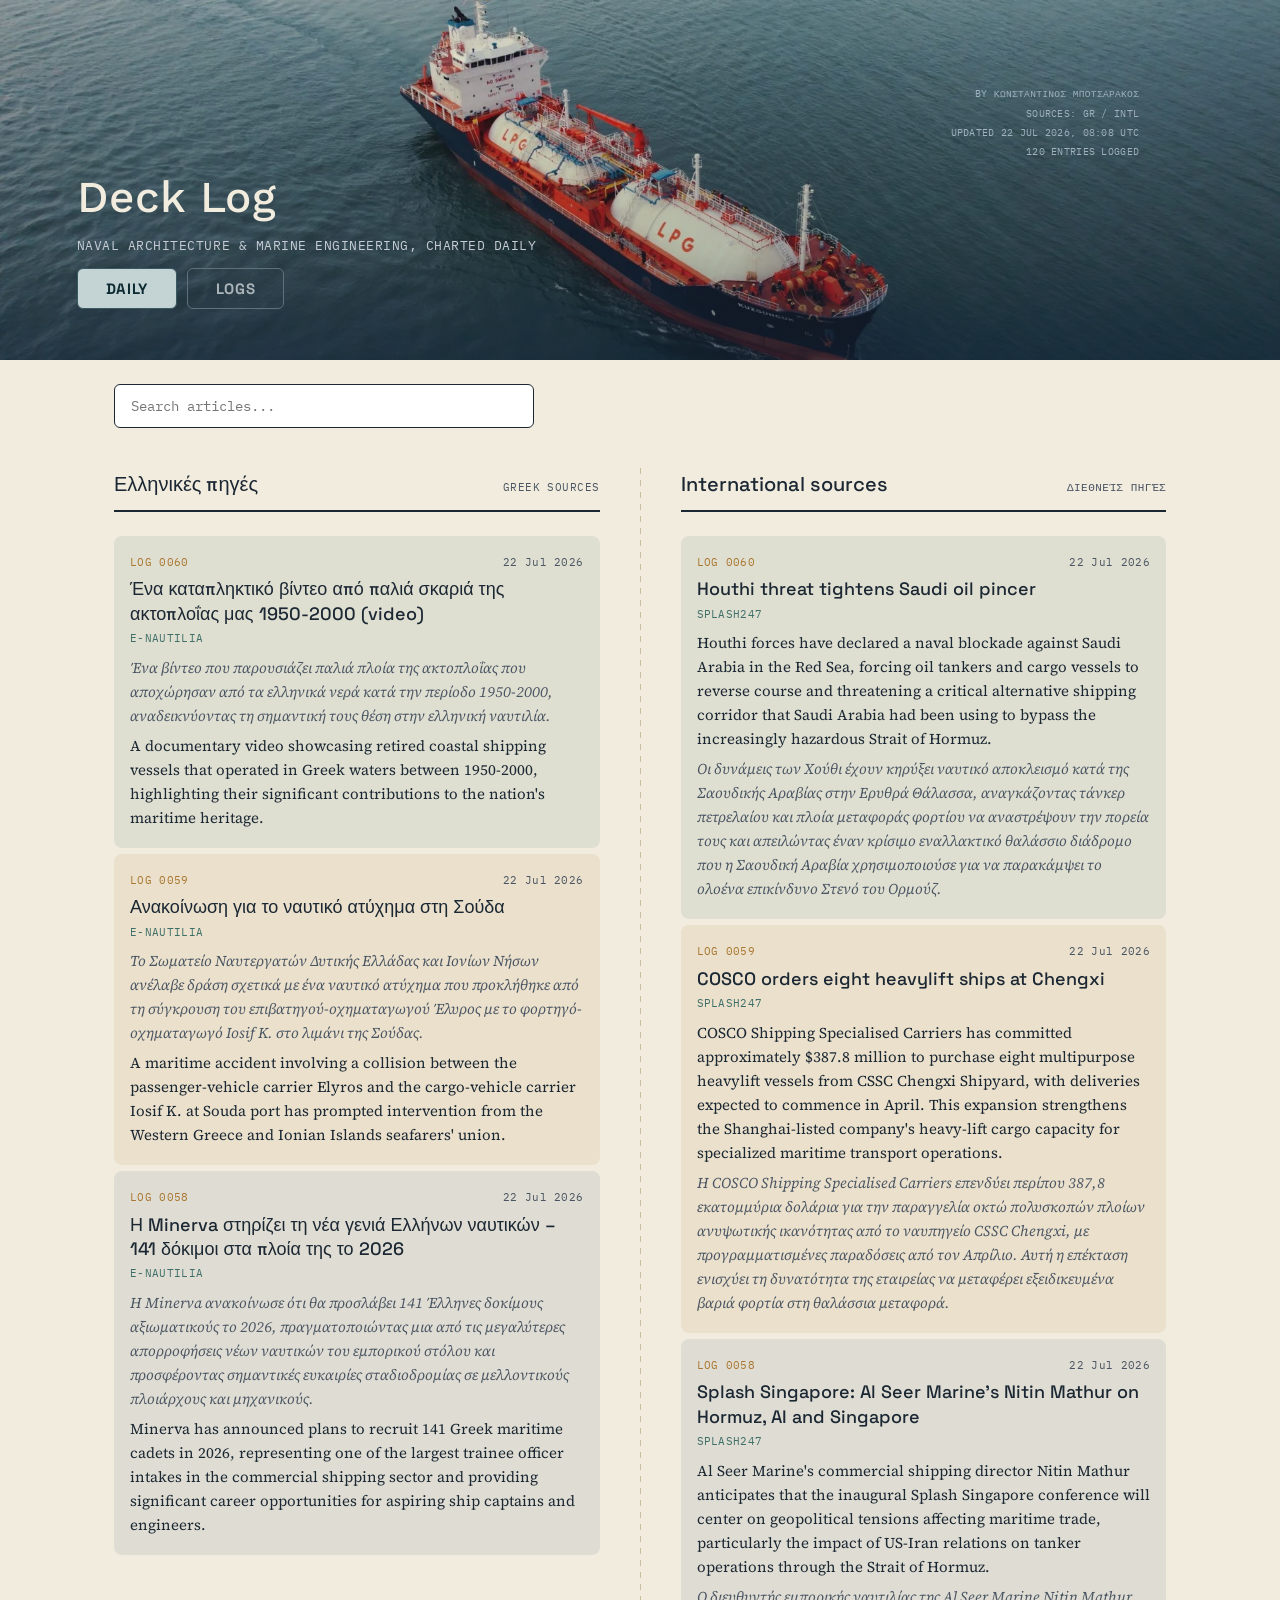
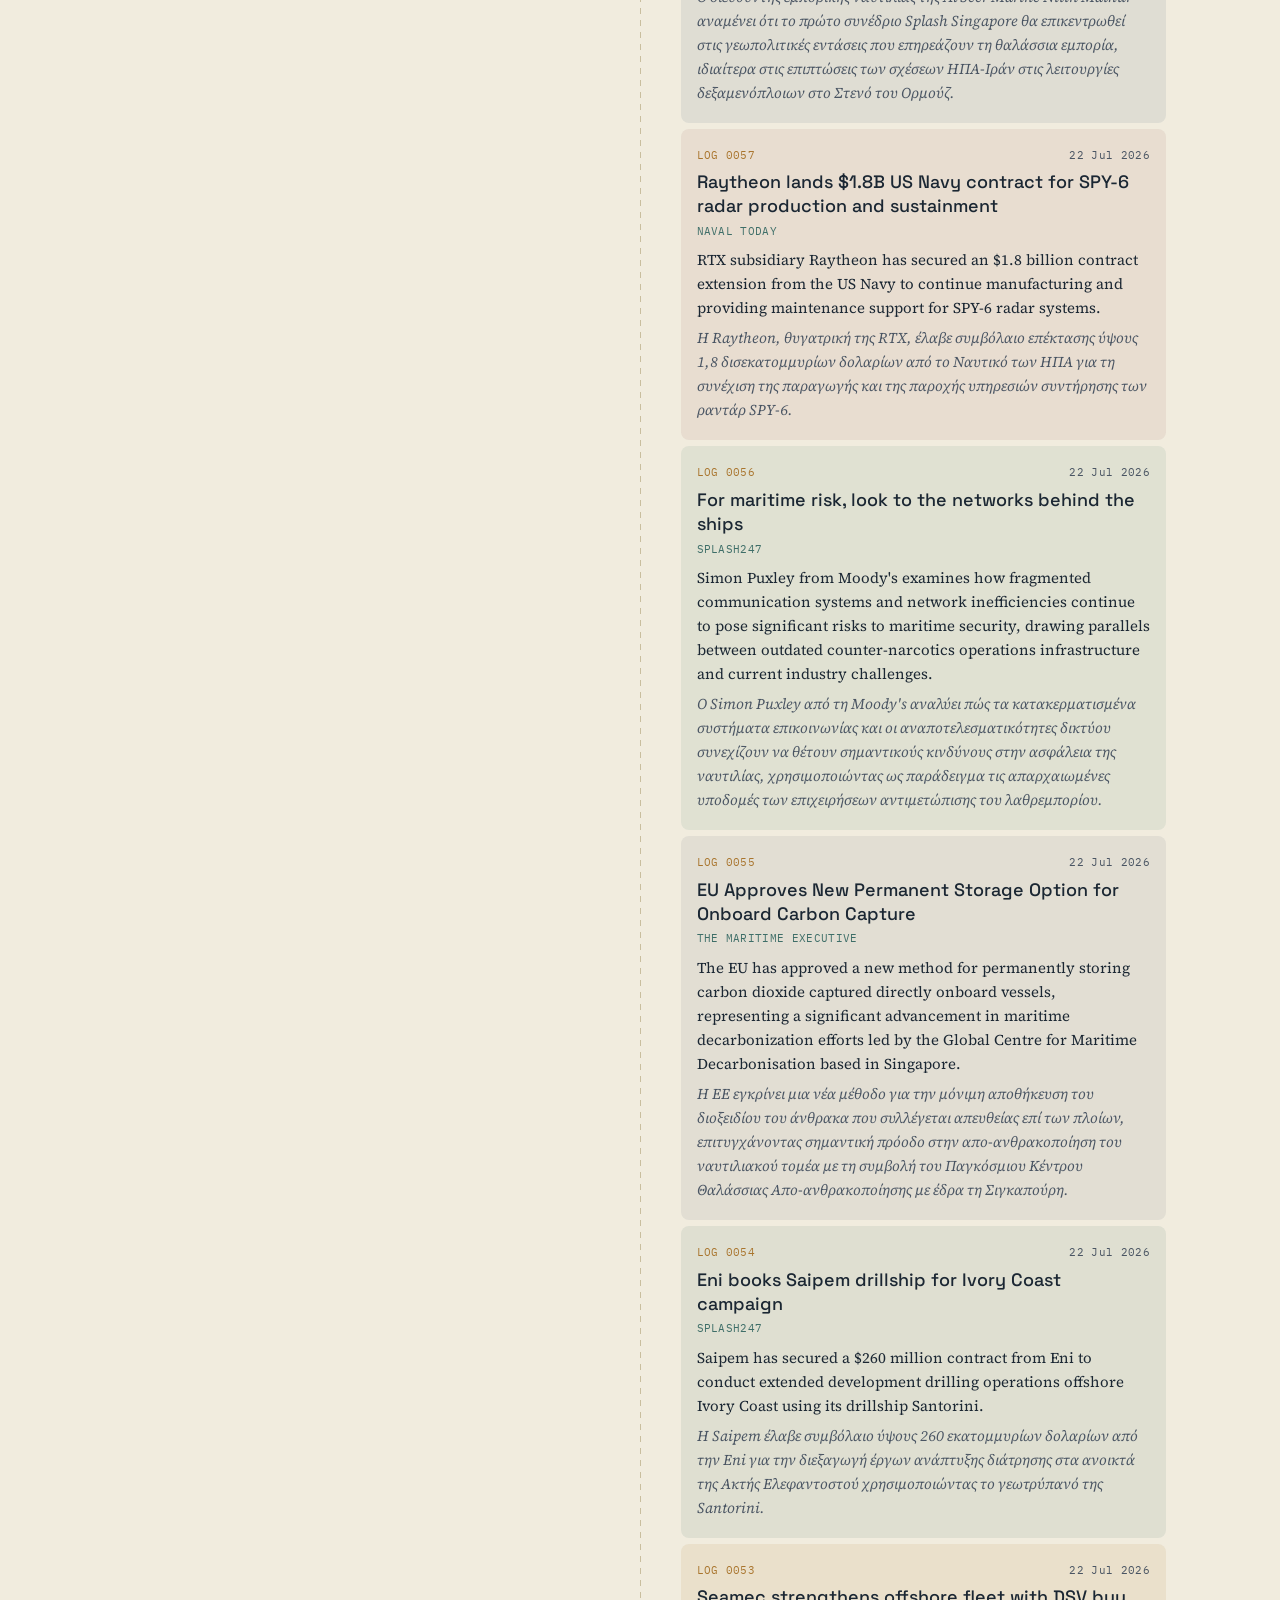
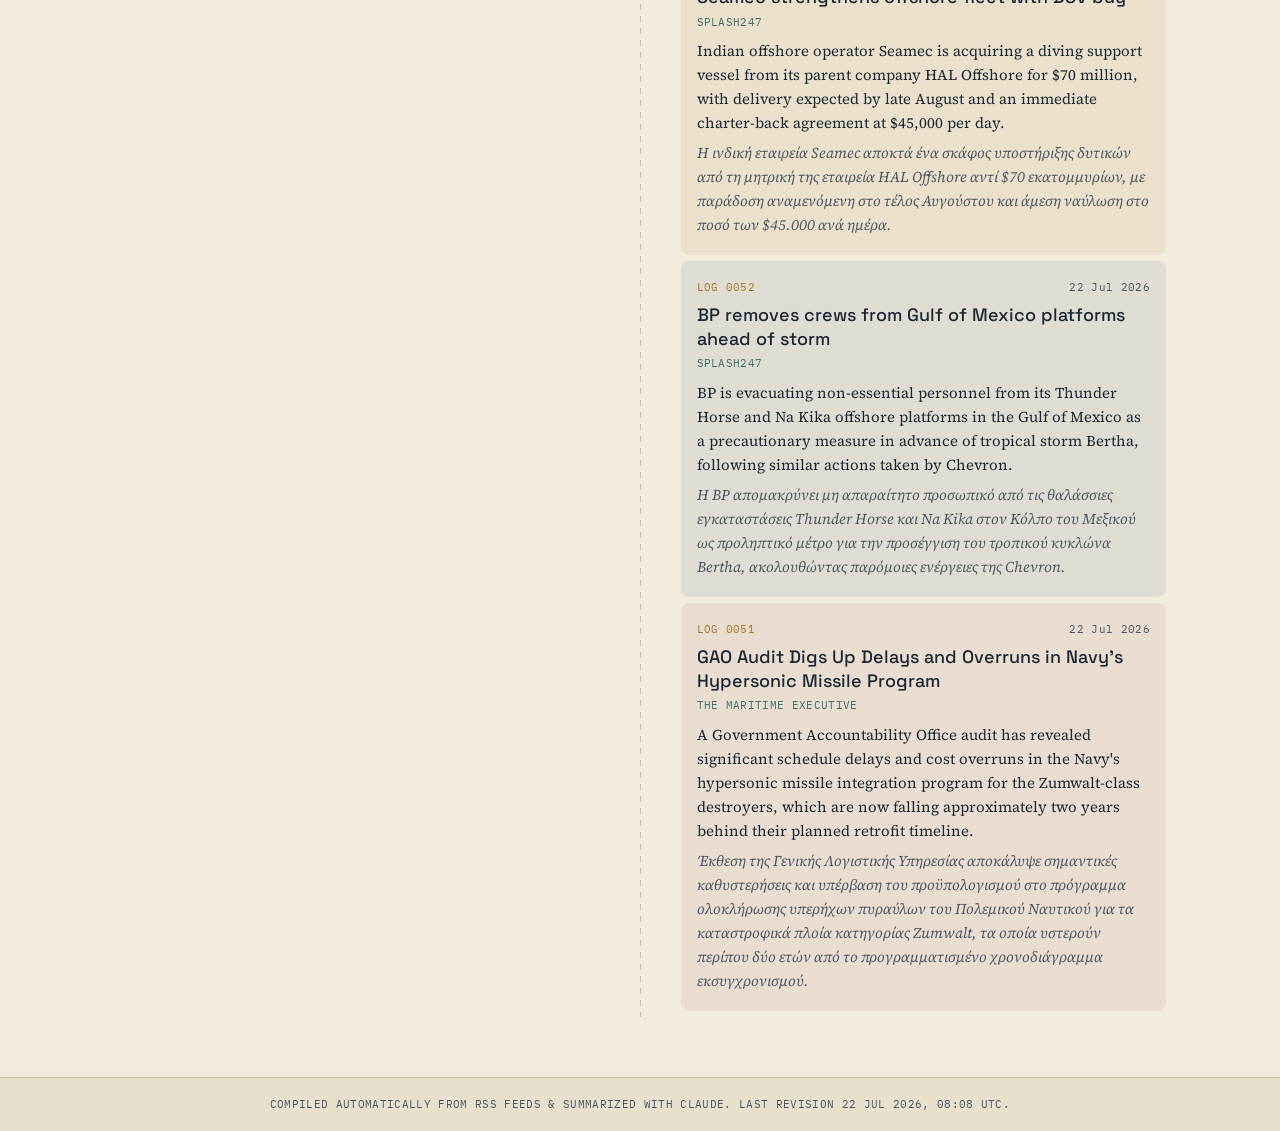
==== commit 576405c3: "Auto-update: fetch new articles and rebuild site" ====
--- a/docs/index.html
+++ b/docs/index.html
@@ -34,7 +34,7 @@
   <div class="titleblock-meta">
     <span>BY ΚΩΝΣΤΑΝΤΙΝΟΣ ΜΠΟΤΣΑΡΑΚΟΣ</span>
     <span>SOURCES: GR / INTL</span>
-    <span>UPDATED 21 Jul 2026, 13:13 UTC</span>
+    <span>UPDATED 22 Jul 2026, 08:08 UTC</span>
     <span>120 ENTRIES LOGGED</span>
   </div>
 
@@ -65,9 +65,383 @@
 
     
       
+      <article class="entry hue-0" data-date="22 Jul 2026">
+        <div class="entry-meta">
+          <span class="entry-no">LOG 0060</span>
+          <span class="entry-date">22 Jul 2026</span>
+        </div>
+        <h3 class="entry-title"><a href="https://e-nautilia.gr/ena-katapliktiko-video-apo-palia-skaria-aktoploias/" target="_blank" rel="noopener">Ένα καταπληκτικό βίντεο από παλιά σκαριά της ακτοπλοΐας μας 1950-2000 (video)</a></h3>
+        <p class="entry-source">e-Nautilia</p>
+        <p class="entry-summary summary-el">Ένα βίντεο που παρουσιάζει παλιά πλοία της ακτοπλοΐας που αποχώρησαν από τα ελληνικά νερά κατά την περίοδο 1950-2000, αναδεικνύοντας τη σημαντική τους θέση στην ελληνική ναυτιλία.</p>
+        <p class="entry-summary summary-en">A documentary video showcasing retired coastal shipping vessels that operated in Greek waters between 1950-2000, highlighting their significant contributions to the nation's maritime heritage.</p>
+      </article>
+      
+      <article class="entry hue-1" data-date="22 Jul 2026">
+        <div class="entry-meta">
+          <span class="entry-no">LOG 0059</span>
+          <span class="entry-date">22 Jul 2026</span>
+        </div>
+        <h3 class="entry-title"><a href="https://e-nautilia.gr/anakoinwsh-gia-to-naftiko-atixima-sthn-souda/" target="_blank" rel="noopener">Ανακοίνωση για το ναυτικό ατύχημα στη Σούδα</a></h3>
+        <p class="entry-source">e-Nautilia</p>
+        <p class="entry-summary summary-el">Το Σωματείο Ναυτεργατών Δυτικής Ελλάδας και Ιονίων Νήσων ανέλαβε δράση σχετικά με ένα ναυτικό ατύχημα που προκλήθηκε από τη σύγκρουση του επιβατηγού-οχηματαγωγού Έλυρος με το φορτηγό-οχηματαγωγό Iosif K. στο λιμάνι της Σούδας.</p>
+        <p class="entry-summary summary-en">A maritime accident involving a collision between the passenger-vehicle carrier Elyros and the cargo-vehicle carrier Iosif K. at Souda port has prompted intervention from the Western Greece and Ionian Islands seafarers' union.</p>
+      </article>
+      
+      <article class="entry hue-2" data-date="22 Jul 2026">
+        <div class="entry-meta">
+          <span class="entry-no">LOG 0058</span>
+          <span class="entry-date">22 Jul 2026</span>
+        </div>
+        <h3 class="entry-title"><a href="https://e-nautilia.gr/minerva-stirizei-ti-nea-genia-ellinon-naftikon-141-dokimoi-sta-ploia-tis-2026/" target="_blank" rel="noopener">Η Minerva στηρίζει τη νέα γενιά Ελλήνων ναυτικών – 141 δόκιμοι στα πλοία της το 2026</a></h3>
+        <p class="entry-source">e-Nautilia</p>
+        <p class="entry-summary summary-el">Η Minerva ανακοίνωσε ότι θα προσλάβει 141 Έλληνες δοκίμους αξιωματικούς το 2026, πραγματοποιώντας μια από τις μεγαλύτερες απορροφήσεις νέων ναυτικών του εμπορικού στόλου και προσφέροντας σημαντικές ευκαιρίες σταδιοδρομίας σε μελλοντικούς πλοιάρχους και μηχανικούς.</p>
+        <p class="entry-summary summary-en">Minerva has announced plans to recruit 141 Greek maritime cadets in 2026, representing one of the largest trainee officer intakes in the commercial shipping sector and providing significant career opportunities for aspiring ship captains and engineers.</p>
+      </article>
+      
+      <article class="entry hue-3" data-date="21 Jul 2026">
+        <div class="entry-meta">
+          <span class="entry-no">LOG 0057</span>
+          <span class="entry-date">21 Jul 2026</span>
+        </div>
+        <h3 class="entry-title"><a href="https://www.hellenicshippingnews.com/more-newbuilding-deals-this-week/" target="_blank" rel="noopener">More Newbuilding Deals This Week</a></h3>
+        <p class="entry-source">Hellenic Shipping News</p>
+        <p class="entry-summary summary-el">Οι ναυλωτήρες συνέχισαν να παραγγέλνουν νέα πλοία κατά τη διάρκεια της εβδομάδας, με ιδιαίτερη δραστηριότητα στους τομείς των containerships και των φορτηγών αερίου σύμφωνα με την εβδομαδιαία ανάλυση της Banchero Costa. Ο τουρκικός πλοιοκτήτης Ciner Shipping ήταν ανάμεσα στους σημαντικούς αγοραστές στον τομέα των φορτηγών αερίου.</p>
+        <p class="entry-summary summary-en">Shipowners continued placing orders for new vessels throughout the week, with particular momentum in the containership and gas carrier segments according to Banchero Costa's weekly market analysis. Turkish operator Ciner Shipping was among the notable buyers in the gas carrier sector.</p>
+      </article>
+      
+      <article class="entry hue-4" data-date="21 Jul 2026">
+        <div class="entry-meta">
+          <span class="entry-no">LOG 0056</span>
+          <span class="entry-date">21 Jul 2026</span>
+        </div>
+        <h3 class="entry-title"><a href="https://www.hellenicshippingnews.com/war-risk-insurance-under-pressure-as-volatility-reshapes-shipping-routes/" target="_blank" rel="noopener">War risk insurance under pressure as volatility reshapes shipping routes</a></h3>
+        <p class="entry-source">Hellenic Shipping News</p>
+        <p class="entry-summary summary-el">Η γεωπολιτική α불안ότητα στη Μέση Ανατολή διαταράσσει κρίσιμες ναυτιλιακές διαδρομές και επιβαρύνει τα παραδοσιακά μοντέλα ασφάλισης κινδύνου πολέμου που δεν ήταν προετοιμασμένα για τέτοιες εκτεταμένες και επικαλυπτόμενες συγκρούσεις. Η ναυτική ασφαλιστική βιομηχανία αντιμετωπίζει ασύμμετρη πίεση καθώς η αστάθεια επαναδιαμορφώνει τις καθιερωμένες εμπορικές διαδρομές και τα πλαίσια αξιολόγησης του κινδύνου.</p>
+        <p class="entry-summary summary-en">Geopolitical instability in the Middle East is disrupting critical shipping corridors and straining traditional war risk insurance models that were not designed for such widespread and overlapping conflicts. The maritime insurance industry faces unprecedented pressure as volatility fundamentally reshapes established trade routes and risk assessment frameworks.</p>
+      </article>
+      
+      <article class="entry hue-5" data-date="21 Jul 2026">
+        <div class="entry-meta">
+          <span class="entry-no">LOG 0055</span>
+          <span class="entry-date">21 Jul 2026</span>
+        </div>
+        <h3 class="entry-title"><a href="https://www.hellenicshippingnews.com/tanker-attacks-at-cpc-disrupt-oil-loading-for-kazakhstan-main-export-route/" target="_blank" rel="noopener">Tanker attacks at CPC disrupt oil loading for Kazakhstan main export route</a></h3>
+        <p class="entry-source">Hellenic Shipping News</p>
+        <p class="entry-summary summary-el">Το Κοινοπραξίας Αγωγού Κασπίας αντιμετώπισε νέες διακοπές λειτουργίας στις 20 Ιουλίου όταν ένα ακόμη δεξαμενόπλοιο δέχθηκε επίθεση, σημειώνοντας το τέταρτο περιστατικό σε διαδοχικές ημέρες και απειλώντας να μειώσει τις εξαγωγές πετρελαίου του Καζακστάν και της Ρωσίας κατά περίπου 1,5 εκατομμύρια βαρέλια ημερησίως διαμέσου του λιμανιού του Μαύρου Πελάγους.</p>
+        <p class="entry-summary summary-en">The Caspian Pipeline Consortium experienced further operational disruptions on July 20 when another tanker came under attack, marking the fourth incident in consecutive days and threatening to reduce Kazakhstan and Russian oil exports by approximately 1.5 million barrels per day through the Black Sea port.</p>
+      </article>
+      
       <article class="entry hue-0" data-date="21 Jul 2026">
         <div class="entry-meta">
-          <span class="entry-no">LOG 0060</span>
+          <span class="entry-no">LOG 0054</span>
+          <span class="entry-date">21 Jul 2026</span>
+        </div>
+        <h3 class="entry-title"><a href="https://www.hellenicshippingnews.com/middle-east-conflict-strait-of-hormuz-transits-back-to-90-below-normal/" target="_blank" rel="noopener">Middle East Conflict: Strait of Hormuz Transits Back To 90% Below “Normal”</a></h3>
+        <p class="entry-source">Hellenic Shipping News</p>
+        <p class="entry-summary summary-el">Σύμφωνα με την Clarksons Research, οι διελεύσεις πλοίων από το Στενό του Ορμούζ έχουν μειωθεί δραματικά στο 10% των προ-σύγκρουσης επιπέδων, αντανακλώντας τις συνέχιζόμενες επιπτώσεις της γεωπολιτικής κρίσης της Μέσης Ανατολής στις παγκόσμιες ναυτιλιακές διαδρομές.</p>
+        <p class="entry-summary summary-en">Clarksons Research reports that vessel transits through the Strait of Hormuz have declined significantly to just 10% of pre-conflict levels, reflecting the ongoing impact of Middle East geopolitical tensions on global shipping routes.</p>
+      </article>
+      
+      <article class="entry hue-1" data-date="21 Jul 2026">
+        <div class="entry-meta">
+          <span class="entry-no">LOG 0053</span>
+          <span class="entry-date">21 Jul 2026</span>
+        </div>
+        <h3 class="entry-title"><a href="https://www.hellenicshippingnews.com/proposed-eu-ets-review-brings-smaller-vessels-into-scope/" target="_blank" rel="noopener">Proposed EU ETS review brings smaller vessels into scope</a></h3>
+        <p class="entry-source">Hellenic Shipping News</p>
+        <p class="entry-summary summary-el">Η Ευρωπαϊκή Επιτροπή προτείνει την επέκταση του Συστήματος Εμπορίας Δικαιωμάτων Εκπομπών της ΕΕ ώστε να περιλαμβάνει μικρότερα πλοία από 400 ολικές τόνους, μειώνοντας σημαντικά το τρέχον όριο των 5.000 ολικών τόνων και υποχρεώνοντας περισσότερα σκάφη να παρακολουθούν τις εκπομπές και να αγοράζουν δικαιώματα άνθρακα.</p>
+        <p class="entry-summary summary-en">The European Commission is proposing to expand the EU Emissions Trading System to include smaller vessels starting at 400 gross tonnage, a significant reduction from the current 5,000 GT threshold, thereby requiring more ships to monitor and report emissions and purchase carbon allowances.</p>
+      </article>
+      
+      <article class="entry hue-2" data-date="21 Jul 2026">
+        <div class="entry-meta">
+          <span class="entry-no">LOG 0052</span>
+          <span class="entry-date">21 Jul 2026</span>
+        </div>
+        <h3 class="entry-title"><a href="https://www.hellenicshippingnews.com/intermodal-weekly-market-report-week-29-2026-brokers-insight/" target="_blank" rel="noopener">Intermodal Weekly Market Report Week 29 2026 Broker’s Insight</a></h3>
+        <p class="entry-source">Hellenic Shipping News</p>
+        <p class="entry-summary summary-el">Η Κίνα προχωρεί στην επέκταση των κανονικών λειτουργιών μεταφοράς εμπορευματοκιβωτίων μέσω της Βόρειας Διαδρομής, με βάση τις επιτυχημένες δοκιμαστικές δραστηριότητες του 2025.</p>
+        <p class="entry-summary summary-en">China is advancing its containerized shipping capabilities by expanding regular operations through the Northern Route, building on successful pilot tests conducted in 2025.</p>
+      </article>
+      
+      <article class="entry hue-3" data-date="21 Jul 2026">
+        <div class="entry-meta">
+          <span class="entry-no">LOG 0051</span>
+          <span class="entry-date">21 Jul 2026</span>
+        </div>
+        <h3 class="entry-title"><a href="https://www.hellenicshippingnews.com/capital-ship-management-k-shipbuilding-and-lr-target-scalable-wind-assisted-propulsion-for-mr-tanker-sector/" target="_blank" rel="noopener">Capital Ship Management, K Shipbuilding and LR target scalable wind-assisted propulsion for MR tanker sector</a></h3>
+        <p class="entry-source">Hellenic Shipping News</p>
+        <p class="entry-summary summary-el">Η Capital Ship Management, η K Shipbuilding και η Lloyd's Register συνεργάζονται για την ανάπτυξη τεχνολογίας προώθησης με βοήθεια ανέμου σε δεξαμενόπλοια μεσαίας απόστασης 50.000 dwt, καλύπτοντας ένα κενό στην αγορά καθώς αυτή η τεχνολογία έχει ήδη αποδειχθεί επιτυχημένη σε μεγαλύτερα δεξαμενόπλοια και άλλα είδη πλοίων.</p>
+        <p class="entry-summary summary-en">Capital Ship Management, K Shipbuilding, and Lloyd's Register have partnered to develop wind-assisted propulsion technology for a 50,000 dwt Medium Range tanker, addressing a largely untapped market segment as this technology has already proven successful in bulk carriers and other vessel types.</p>
+      </article>
+      
+      <article class="entry hue-4" data-date="21 Jul 2026">
+        <div class="entry-meta">
+          <span class="entry-no">LOG 0050</span>
+          <span class="entry-date">21 Jul 2026</span>
+        </div>
+        <h3 class="entry-title"><a href="https://www.hellenicshippingnews.com/banchero-costa-weekly-market-report-week-29-2026/" target="_blank" rel="noopener">Banchero Costa Weekly Market Report, Week 29 2026</a></h3>
+        <p class="entry-source">Hellenic Shipping News</p>
+        <p class="entry-summary summary-el">Η παγκόσμια φόρτωση αργού πετρελαίου παρουσίασε ελάχιστη πτώση το 2024, αλλά σημείωσε ανάκαμψη το 2025, υποδηλώνοντας βελτιωμένες συνθήκες αγοράς για τις δεξαμενόπλοια.</p>
+        <p class="entry-summary summary-en">Global crude oil loadings experienced minimal decline in 2024 but showed recovery momentum in 2025, signaling improved market conditions for tanker operations.</p>
+      </article>
+      
+      <article class="entry hue-5" data-date="21 Jul 2026">
+        <div class="entry-meta">
+          <span class="entry-no">LOG 0049</span>
+          <span class="entry-date">21 Jul 2026</span>
+        </div>
+        <h3 class="entry-title"><a href="https://www.hellenicshippingnews.com/east-of-suez-fuel-availability-outlook-29/" target="_blank" rel="noopener">East of Suez Fuel Availability Outlook</a></h3>
+        <p class="entry-source">Hellenic Shipping News</p>
+        <p class="entry-summary summary-el">Η διαθεσιμότητα καυσίμων χαμηλής περιεκτικότητας σε θείο παραμένει περιορισμένη στη Σιγκαπούρη και τη Μαλαισία, με χρόνους αναμονής για bunkerering να φτάνουν τις 14-19 ημέρες, καθώς τα αποθέματα δεν έχουν αποκατασταθεί στα προ-σύγκρουσης επίπεδα και οι ροές εμπορευμάτων της περιοχής επηρεάζονται από τις αυξημένες εντάσεις ΗΠΑ-Ιράν στο Στενό του Ορμούζ.</p>
+        <p class="entry-summary summary-en">Very Low Sulfur Fuel Oil (VLSFO) supplies remain constrained in Singapore and Malaysia, with bunkering lead times extended to 14-19 days as inventory levels have not returned to pre-conflict volumes and regional cargo flows continue to be disrupted by escalating US-Iran tensions affecting Strait of Hormuz transit.</p>
+      </article>
+      
+      <article class="entry hue-0" data-date="21 Jul 2026">
+        <div class="entry-meta">
+          <span class="entry-no">LOG 0048</span>
+          <span class="entry-date">21 Jul 2026</span>
+        </div>
+        <h3 class="entry-title"><a href="https://www.hellenicshippingnews.com/eukor-sipg-energy-and-world-fuel-complete-first-green-methanol-bunkering-of-new-shaper-class-car-carrier-at-port-of-shanghai/" target="_blank" rel="noopener">EUKOR, SIPG Energy, and World Fuel Complete First Green Methanol Bunkering of New Shaper Class Car Carrier at Port of Shanghai</a></h3>
+        <p class="entry-source">Hellenic Shipping News</p>
+        <p class="entry-summary summary-el">Ιστορική επιτυχία στο λιμάνι της Σαγκάης, όπου περισσότεροι από 2.800 τόνοι πράσινης μεθανόλης παρεδόθησαν στο πλοίο M/V Arctic Tern, το πρώτο σκάφος της νέας σειράς Shaper Class της EUKOR. Η συνεργασία μεταξύ EUKOR Car Carriers, SIPG Energy και World Fuel αποτελεί σημαντικό βήμα στην αποκαρβωνοποίηση του ναυτιλιακού τομέα μεταφοράς αυτοκινήτων.</p>
+        <p class="entry-summary summary-en">A landmark green methanol bunkering operation took place at Shanghai Port, where approximately 2,800 metric tonnes of sustainable fuel were transferred to M/V Arctic Tern, the lead vessel of EUKOR's new Shaper Class car carrier series. The collaborative effort between EUKOR Car Carriers, SIPG Energy, and World Fuel represents a significant step forward in decarbonizing maritime transport for vehicle carriers.</p>
+      </article>
+      
+      <article class="entry hue-1" data-date="21 Jul 2026">
+        <div class="entry-meta">
+          <span class="entry-no">LOG 0047</span>
+          <span class="entry-date">21 Jul 2026</span>
+        </div>
+        <h3 class="entry-title"><a href="https://www.hellenicshippingnews.com/iranian-crude-flows-to-singapore-up-sharply-in-july-on-brief-us-sanctions-relief/" target="_blank" rel="noopener">Iranian crude flows to Singapore up sharply in July on brief US sanctions relief</a></h3>
+        <p class="entry-source">Hellenic Shipping News</p>
+        <p class="entry-summary summary-el">Οι ροές ιρανικού αργού πετρελαίου προς τη Σιγκαπούρη αυξήθηκαν δραματικά τον Ιούλιο, λόγω της προσωρινής επαναλειτουργίας του Στενού του Ορμούζ και μιας βραχυχρόνιας αναστολής των κυρώσεων των ΗΠΑ στις εξαγωγές ιρανικού πετρελαίου. Οι επιχειρήσεις μεταφοράς πλοίου προς πλοίο κοντά στη Σιγκαπούρη χειρίστηκαν περίπου 36,2 εκατομμύρια βαρέλια έως τα μέσα Ιουλίου, που αντιπροσωπεύει σημαντική αύξηση σε σχέση με τα προηγούμενα 5 εκατομμύρια βαρέλια.</p>
+        <p class="entry-summary summary-en">Iranian crude oil shipments to Singapore surged dramatically in July, driven by the temporary reopening of the Strait of Hormuz and a short-term US sanctions exemption on Iranian petroleum exports. Ship-to-ship transfer operations near Singapore handled approximately 36.2 million barrels by mid-July, representing a substantial increase from the previous 5 million barrels.</p>
+      </article>
+      
+      <article class="entry hue-2" data-date="21 Jul 2026">
+        <div class="entry-meta">
+          <span class="entry-no">LOG 0046</span>
+          <span class="entry-date">21 Jul 2026</span>
+        </div>
+        <h3 class="entry-title"><a href="https://www.hellenicshippingnews.com/yang-ming-and-psa-international-partner-to-advance-sustainable-solutions-for-decarbonising-global-supply-chains/" target="_blank" rel="noopener">Yang Ming and PSA International Partner to Advance Sustainable Solutions for Decarbonising Global Supply Chains</a></h3>
+        <p class="entry-source">Hellenic Shipping News</p>
+        <p class="entry-summary summary-el">Η Yang Ming Marine Transport Corporation και η PSA International υπέγραψαν μνημόνιο συνεννόησης για τη συνδυασμένη προώθηση τεχνολογιών χαμηλών εκπομπών άνθρακα και βιώσιμων λύσεων στην παγκόσμια ναυτιλιακή αλυσίδα αξίας. Η συνεργασία αυτή στοχεύει στην επιτάχυνση της μετάβασης του κλάδου ναυτιλίας προς την αποκαρβωνιοποίηση και περιβαλλοντική ευθύνη.</p>
+        <p class="entry-summary summary-en">Yang Ming Marine Transport Corporation and PSA International have established a partnership through a memorandum of understanding to jointly promote and implement low-carbon technologies and sustainable practices throughout the maritime industry supply chain. This collaboration aims to accelerate the shipping sector's transition toward decarbonization and environmental responsibility.</p>
+      </article>
+      
+      <article class="entry hue-3" data-date="21 Jul 2026">
+        <div class="entry-meta">
+          <span class="entry-no">LOG 0045</span>
+          <span class="entry-date">21 Jul 2026</span>
+        </div>
+        <h3 class="entry-title"><a href="https://www.hellenicshippingnews.com/wartsilas-half-year-financial-report-january-june-2026-all-time-high-order-intake-and-improved-operating-result/" target="_blank" rel="noopener">Wärtsilä’s Half-year Financial Report January–June 2026: All-Time High Order Intake And Improved Operating Result</a></h3>
+        <p class="entry-source">Hellenic Shipping News</p>
+        <p class="entry-summary summary-el">Η Wärtsilä ανακοίνωσε ρεκόρ εισροών παραγγελιών και βελτιωμένη λειτουργική απόδοση στο πρώτο εξάμηνο του 2026, με τα χρηματοοικονομικά αποτελέσματα προσαρμοσμένα μετά την ταξινόμηση του τμήματος Energy Storage ως διακοπείσα δραστηριότητα.</p>
+        <p class="entry-summary summary-en">Wärtsilä reported record order intake and enhanced operating performance in the first half of 2026, with financial results adjusted following the reclassification of its Energy Storage division as a discontinued operation.</p>
+      </article>
+      
+      <article class="entry hue-4" data-date="21 Jul 2026">
+        <div class="entry-meta">
+          <span class="entry-no">LOG 0044</span>
+          <span class="entry-date">21 Jul 2026</span>
+        </div>
+        <h3 class="entry-title"><a href="https://www.hellenicshippingnews.com/imports-drive-valenciaports-container-traffic-and-increase-by-11-14-in-the-first-half-of-2026/" target="_blank" rel="noopener">Imports drive Valenciaport’s container traffic and increase by 11.14% in the first half of 2026</a></h3>
+        <p class="entry-source">Hellenic Shipping News</p>
+        <p class="entry-summary summary-el">Το λιμάνι της Βαλένθιας σημείωσε σημαντική αύξηση στην κυκλοφορία εμπορευματοκιβωτίων κατά το πρώτο εξάμηνο του 2026, με τις εισαγωγές να αυξάνονται κατά 11,14% σε ετήσια βάση και να φτάνουν τα 559.825 πλήρη εμπορευματοκιβώτια, ενώ οι εξαγωγές ανήλθαν σε 451.669 μονάδες.</p>
+        <p class="entry-summary summary-en">Valenciaport experienced significant growth in container throughput during the first half of 2026, with import traffic rising 11.14% year-over-year to 559,825 full containers, while export volumes reached 451,669 units, reflecting increasing import-driven demand at the facility.</p>
+      </article>
+      
+      <article class="entry hue-5" data-date="21 Jul 2026">
+        <div class="entry-meta">
+          <span class="entry-no">LOG 0043</span>
+          <span class="entry-date">21 Jul 2026</span>
+        </div>
+        <h3 class="entry-title"><a href="https://www.hellenicshippingnews.com/hd-hyundai-names-qatar-lng-carrier/" target="_blank" rel="noopener">HD Hyundai Names Qatar LNG Carrier</a></h3>
+        <p class="entry-source">Hellenic Shipping News</p>
+        <p class="entry-summary summary-el">Η HD Hyundai Heavy Industries πραγματοποίησε τελετή ονοματοδοσίας του HALWAN, ενός φορτηγού υγροποιημένου φυσικού αερίου χωρητικότητας 174.000 κυβικών μέτρων για την QatarEnergy, επιδεικνύοντας τις ικανότητές της στην κατασκευή μεγάλων πλοίων για τον κορυφαίο εξαγωγέα LNG του κόσμου.</p>
+        <p class="entry-summary summary-en">HD Hyundai Heavy Industries held a naming ceremony for QatarEnergy's HALWAN, a 174,000-cubic-meter LNG carrier, reinforcing the shipbuilder's expertise in delivering large-scale vessels for the world's leading LNG exporter.</p>
+      </article>
+      
+      <article class="entry hue-0" data-date="21 Jul 2026">
+        <div class="entry-meta">
+          <span class="entry-no">LOG 0042</span>
+          <span class="entry-date">21 Jul 2026</span>
+        </div>
+        <h3 class="entry-title"><a href="https://www.hellenicshippingnews.com/king-of-self-unloading-ships-delivered-in-jiangsu-china-to-serve-the-simandou-iron-ore-project-in-west-africa/" target="_blank" rel="noopener">‘King of self-unloading ships’ delivered in Jiangsu, China, to serve the Simandou Iron Ore Project in West Africa</a></h3>
+        <p class="entry-source">Hellenic Shipping News</p>
+        <p class="entry-summary summary-el">Η Κίνα παρέλαβε το μεγαλύτερο αμφίδρομο πλοίο αυτοεκφόρτωσης του κόσμου με χωρητικότητα 41.800 τόνων, κατασκευασμένο εγχύματα στην επαρχία Τζιανγκσού. Αυτό το επίτευγμα αντιπροσωπεύει ένα σημαντικό ορόσημο για τα κινεζικά ναυπηγεία στον τομέα των προηγμένων πλοίων αυτοεκφόρτωσης, με το πλοίο να προορίζεται να υpoστηρίξει τις λειτουργίες εξόρυξης σιδηρομεταλλεύματος στο έργο Simandou στη Δυτική Αφρική.</p>
+        <p class="entry-summary summary-en">China has successfully delivered the world's largest bidirectional self-unloading vessel with a capacity of 41,800 tons, manufactured domestically in Jiangsu Province. This achievement represents a significant milestone for Chinese shipbuilders in the advanced self-discharging ship sector, with the vessel destined to support iron ore operations at the Simandou project in West Africa.</p>
+      </article>
+      
+      <article class="entry hue-1" data-date="21 Jul 2026">
+        <div class="entry-meta">
+          <span class="entry-no">LOG 0041</span>
+          <span class="entry-date">21 Jul 2026</span>
+        </div>
+        <h3 class="entry-title"><a href="https://www.hellenicshippingnews.com/asian-met-coal-market-looks-to-india-in-q3-as-china-led-rally-fades/" target="_blank" rel="noopener">Asian met coal market looks to India in Q3 as China-led rally fades</a></h3>
+        <p class="entry-source">Hellenic Shipping News</p>
+        <p class="entry-summary summary-el">Καθώς η αγορά μεταλλουργικού άνθρακα αντιμετωπίζει επιβράδυνση της ορμής που οδηγείται από την Κίνα, η προσοχή του κλάδου στρέφεται προς την Ινδία ως κύριος παίκτης της αγοράς το τρίτο τρίμηνο, αντικατοπτρίζοντας ευρύτερες αλλαγές στη δυναμική προσφοράς και ζήτησης στον τομέα των μετάλλων.</p>
+        <p class="entry-summary summary-en">As the metallurgical coal market experiences a slowdown in China-driven momentum, industry attention is shifting toward India as a key market player in the third quarter, reflecting broader shifts in supply and demand dynamics across the metals sector.</p>
+      </article>
+      
+      <article class="entry hue-2" data-date="21 Jul 2026">
+        <div class="entry-meta">
+          <span class="entry-no">LOG 0040</span>
+          <span class="entry-date">21 Jul 2026</span>
+        </div>
+        <h3 class="entry-title"><a href="https://www.hellenicshippingnews.com/ukraine-corn-trade-stalls-as-port-attacks-disrupt-shipments-deter-buyers/" target="_blank" rel="noopener">Ukraine corn trade stalls as port attacks disrupt shipments, deter buyers</a></h3>
+        <p class="entry-source">Hellenic Shipping News</p>
+        <p class="entry-summary summary-el">Οι επαναλαμβανόμενες επιθέσεις στις υπορειακές υποδομές της Ουκρανίας έχουν σοβαρά διαταράξει τις εξαγωγές καλαμποκιού, προκαλώντας καθυστερήσεις στις αποστολές και αποθαρρύνοντας τους διεθνείς αγοραστές από την αγορά ουκρανικών σιτηρών εν μέσω αβεβαιότητας στη logistics. Η εμπορική δραστηριότητα έχει σχεδόν σταματήσει καθώς οι εισαγωγείς αναζητούν εναλλακτικές πηγές προμήθειας για τον περιορισμό των λειτουργικών κινδύνων.</p>
+        <p class="entry-summary summary-en">Recurring port infrastructure attacks in Ukraine have severely disrupted corn exports, causing shipping delays and deterring international buyers from purchasing Ukrainian grain amid logistical uncertainties. Trading activity has largely halted as importers seek alternative suppliers to mitigate operational risks.</p>
+      </article>
+      
+      <article class="entry hue-3" data-date="21 Jul 2026">
+        <div class="entry-meta">
+          <span class="entry-no">LOG 0039</span>
+          <span class="entry-date">21 Jul 2026</span>
+        </div>
+        <h3 class="entry-title"><a href="https://e-nautilia.gr/megali-naftiliaki-etaireia-dinei-exi-misthous-stous-naftikous-gia-na-perasoun-apo-to-ormouz/" target="_blank" rel="noopener">Μεγάλη ναυτιλιακή εταιρεία δίνει έξι μισθούς στους ναυτικούς για να περάσουν από το Ορμούζ</a></h3>
+        <p class="entry-source">e-Nautilia</p>
+        <p class="entry-summary summary-el">Η επιδείνωση της ασφάλειας στο Στενό του Ορμούζ και η αύξηση των ναύλων οδηγούν τις ναυτιλιακές εταιρείες σε διαφορετικές στρατηγικές, με ορισμένες να προσφέρουν ασύνηθα υψηλά χρηματικά κίνητρα στα πληρώματα που είναι διατεθειμένα να διαπλεύσουν την ασταθή περιοχή. Ενώ κάποιες εταιρείες επιλέγουν να αποφύγουν το Στενό, άλλες προσπαθούν να πείσουν τους ναυτικούς τους με σημαντικά μπόνους.</p>
+        <p class="entry-summary summary-en">Escalating security concerns in the Strait of Hormuz and soaring freight rates are prompting shipping companies to adopt different strategies, with some offering unprecedented financial incentives to crews willing to navigate the volatile waterway. While certain operators choose to reroute vessels away from the region, others are attempting to persuade sailors to accept the risks through substantial bonus packages.</p>
+      </article>
+      
+      <article class="entry hue-4" data-date="21 Jul 2026">
+        <div class="entry-meta">
+          <span class="entry-no">LOG 0038</span>
+          <span class="entry-date">21 Jul 2026</span>
+        </div>
+        <h3 class="entry-title"><a href="https://www.hellenicshippingnews.com/u-s-strikes-iran-and-houthis-threaten-saudi-arabia-shipping-as-mediators-push-10-day-ceasefire/" target="_blank" rel="noopener">U.S. strikes Iran and Houthis threaten Saudi Arabia shipping as mediators push 10-day ceasefire</a></h3>
+        <p class="entry-source">Hellenic Shipping News</p>
+        <p class="entry-summary summary-el">Οι Ηνωμένες Πολιτείες πραγματοποίησαν νέες στρατιωτικές επιχειρήσεις κατά του Ιράν, ενώ οι Χούθι, υποστηριζόμενοι από το Ιράν, απείλησαν να επιβάλουν ναυτικό αποκλεισμό στη Σαουδική Αραβία, εντείνοντας τις περιφερειακές εντάσεις. Διαμεσολαβητικές προσπάθειες βρίσκονται σε εξέλιξη για τη διαπραγμάτευση διακοπής του πυρός διάρκειας δέκα ημερών μεταξύ των εμπλεκόμενων μερών.</p>
+        <p class="entry-summary summary-en">The United States conducted fresh military operations against Iran as Houthi forces, backed by Iran, threatened to establish a naval blockade around Saudi Arabia, escalating regional tensions. Diplomatic efforts are underway as mediators attempt to broker a ten-day ceasefire between the conflicting parties.</p>
+      </article>
+      
+      <article class="entry hue-5" data-date="21 Jul 2026">
+        <div class="entry-meta">
+          <span class="entry-no">LOG 0037</span>
+          <span class="entry-date">21 Jul 2026</span>
+        </div>
+        <h3 class="entry-title"><a href="https://www.hellenicshippingnews.com/iran-strikes-another-tanker-in-strait-of-hormuz-amid-escalating-conflict-with-u-s/" target="_blank" rel="noopener">Iran strikes another tanker in Strait of Hormuz amid escalating conflict with U.S.</a></h3>
+        <p class="entry-source">Hellenic Shipping News</p>
+        <p class="entry-summary summary-el">Δεξαμενόπλοιο υπέστη επίθεση στο Στενό του Ορμούζ την Τρίτη, καθώς οξύνονται οι στρατιωτικές ένοπλες συγκρούσεις μεταξύ του Ιράν και των Ηνωμένων Πολιτειών με αμοιβαία αντίποινα και επιθέσεις.</p>
+        <p class="entry-summary summary-en">A tanker was attacked in the Strait of Hormuz on Tuesday as part of escalating military tensions between Iran and the United States, with both nations conducting retaliatory strikes against each other.</p>
+      </article>
+      
+      <article class="entry hue-0" data-date="21 Jul 2026">
+        <div class="entry-meta">
+          <span class="entry-no">LOG 0036</span>
+          <span class="entry-date">21 Jul 2026</span>
+        </div>
+        <h3 class="entry-title"><a href="https://www.hellenicshippingnews.com/carriers-sales-purchase-market-report-week-29-3/" target="_blank" rel="noopener">Carriers Sales & Purchase Market Report, Week 29</a></h3>
+        <p class="entry-source">Hellenic Shipping News</p>
+        <p class="entry-summary summary-el">Η Carriers Chartering Corp. παρουσιάζει την εβδομαδιαία ανάλυση της αγοράς για την εβδομάδα 29, καλύπτοντας την τρέχουσα κατάσταση του τομέα πωλήσεων και αγορών φορέων μεταφοράς στη ναυτιλιακή βιομηχανία.</p>
+        <p class="entry-summary summary-en">Carriers Chartering Corp. presents their weekly market analysis for week 29, covering the current state of the carrier sales and purchase sector within the shipping industry.</p>
+      </article>
+      
+      <article class="entry hue-1" data-date="21 Jul 2026">
+        <div class="entry-meta">
+          <span class="entry-no">LOG 0035</span>
+          <span class="entry-date">21 Jul 2026</span>
+        </div>
+        <h3 class="entry-title"><a href="https://www.hellenicshippingnews.com/weekly-vessel-valuations-report-july-21-2026/" target="_blank" rel="noopener">Weekly Vessel Valuations Report, July 21 2026</a></h3>
+        <p class="entry-source">Hellenic Shipping News</p>
+        <p class="entry-summary summary-el">Οι αξίες των φορτηγών χύδην φορτίου παρέμειναν σχετικά σταθερές την εβδομάδα, ωστόσο τα πλοία τύπου Capesize αντιμετώπισαν καθοδική πίεση μετά την πώλησή του Aashna σε κινεζικούς αγοραστές με τιμή USD 37,5 εκατ., κάτω από την εκτιμώμενη αξία του δοχείου USD 39,2 εκατ.</p>
+        <p class="entry-summary summary-en">Bulk carrier valuations remained relatively stable during the week, though Capesize vessels experienced downward pressure following the sale of the Aashna to Chinese buyers at USD 37.5 million, below the vessel valuation estimate of USD 39.2 million.</p>
+      </article>
+      
+      <article class="entry hue-2" data-date="21 Jul 2026">
+        <div class="entry-meta">
+          <span class="entry-no">LOG 0034</span>
+          <span class="entry-date">21 Jul 2026</span>
+        </div>
+        <h3 class="entry-title"><a href="https://www.hellenicshippingnews.com/intellian-announces-the-c100m-gmdss-system-completing-the-markets-broadest-iridium-gmdss-portfolio/" target="_blank" rel="noopener">Intellian Announces the C100M GMDSS System, Completing the Market’s Broadest Iridium GMDSS Portfolio</a></h3>
+        <p class="entry-source">Hellenic Shipping News</p>
+        <p class="entry-summary summary-el">Η Intellian Technologies παρουσίασε το σύστημα C100M GMDSS, μια νέα λύση δορυφορικής επικοινωνίας που βασίζεται στην υπηρεσία Iridium Certus 100 και επεκτείνει το χαρτοφυλάκιό της συστημάτων ασφάλειας για τα πλοία. Αυτή η προσθήκη καθιστά την Intellian τον μοναδικό κατασκευαστή που προσφέρει ένα ολοκληρωμένο φάσμα λύσεων GMDSS βασισμένων στο Iridium για τη ναυτιλιακή βιομηχανία.</p>
+        <p class="entry-summary summary-en">Intellian Technologies has launched the C100M GMDSS System, a new satellite communication solution built on Iridium Certus 100 service that expands the company's portfolio of maritime safety systems. This addition positions Intellian as the sole manufacturer offering a comprehensive range of Iridium-based GMDSS solutions for the shipping industry.</p>
+      </article>
+      
+      <article class="entry hue-3" data-date="21 Jul 2026">
+        <div class="entry-meta">
+          <span class="entry-no">LOG 0033</span>
+          <span class="entry-date">21 Jul 2026</span>
+        </div>
+        <h3 class="entry-title"><a href="https://www.hellenicshippingnews.com/avenir-lng-launches-first-bunker-vessel-in-newbuild-pair/" target="_blank" rel="noopener">Avenir LNG launches first bunker vessel in newbuild pair</a></h3>
+        <p class="entry-source">Hellenic Shipping News</p>
+        <p class="entry-summary summary-el">Η Avenir LNG, εταιρεία παροχής καυσίμων bunker εδρεύουσα στο Ηνωμένο Βασίλειο, ανέδωσε το Avenir Ambition, το πρώτο από δύο δεξαμενόπλοια LNG χωρητικότητας 20.000 κυβ. μέτρων που παραγγείλθηκαν από τα κινεζικά ναυπηγεία Nantong CIMC Sinopacific Offshore & Engineering. Το πλοίο ανεδόθη τον Ιούλιο και αναμένεται να τεθεί σε υπηρεσία έως το τέλος του έτους.</p>
+        <p class="entry-summary summary-en">Avenir LNG, a UK-based bunker fuel supplier, has launched Avenir Ambition, the first of two 20,000-cbm LNG bunker vessels ordered from Chinese shipbuilder Nantong CIMC Sinopacific Offshore & Engineering. The vessel was launched in July and is expected to enter service by year-end.</p>
+      </article>
+      
+      <article class="entry hue-4" data-date="21 Jul 2026">
+        <div class="entry-meta">
+          <span class="entry-no">LOG 0032</span>
+          <span class="entry-date">21 Jul 2026</span>
+        </div>
+        <h3 class="entry-title"><a href="https://www.hellenicshippingnews.com/breakwave-dry-bulk-shipping-report-7-21-2026/" target="_blank" rel="noopener">Breakwave Dry Bulk Shipping Report 7.21.2026</a></h3>
+        <p class="entry-source">Hellenic Shipping News</p>
+        <p class="entry-summary summary-el">Οι τιμές spot για πλοία Capesize παρουσιάζουν απότομη πτώση καθώς η ζήτηση στην αγορά μεταφορών χύδην φορτίων μειώνεται. Η πτωτική τάση αντικατοπτρίζει μειωμένο ενδιαφέρον των πελατών για ναύλωση.</p>
+        <p class="entry-summary summary-en">Capesize vessel spot rates have experienced a sharp decline as market demand for bulk shipping services weakens. The downturn reflects reduced inquiry levels in the dry bulk sector.</p>
+      </article>
+      
+      <article class="entry hue-5" data-date="21 Jul 2026">
+        <div class="entry-meta">
+          <span class="entry-no">LOG 0031</span>
+          <span class="entry-date">21 Jul 2026</span>
+        </div>
+        <h3 class="entry-title"><a href="https://www.hellenicshippingnews.com/athenian-shipbrokers-s-a-demolition-quick-update-week-29-2026/" target="_blank" rel="noopener">Athenian Shipbrokers S.A. DEMOLITION QUICK UPDATE Week 29, 2026</a></h3>
+        <p class="entry-source">Hellenic Shipping News</p>
+        <p class="entry-summary summary-el">Η Athenian Shipbrokers δημοσίευσε την εβδομαδιαία ανταγωνιστική αναφορά για την αγορά ανακύκλωσης πλοίων την εβδομάδα 29 του 2026, παρέχοντας επικαιροποιημένες πληροφορίες σχετικά με τις δραστηριότητες κατεδάφισης και τις τάσεις της αγοράς.</p>
+        <p class="entry-summary summary-en">Athenian Shipbrokers has released their weekly ship recycling market update for Week 29, 2026, providing current insights into demolition activities and market trends.</p>
+      </article>
+      
+      <article class="entry hue-0" data-date="21 Jul 2026">
+        <div class="entry-meta">
+          <span class="entry-no">LOG 0030</span>
+          <span class="entry-date">21 Jul 2026</span>
+        </div>
+        <h3 class="entry-title"><a href="https://e-nautilia.gr/ta-nautika-keimilia-tis-aiginas-pou-kindineuoun/" target="_blank" rel="noopener">Από το σεντούκι στο μουσείο: Τα ναυτικά κειμήλια της Αίγινας που κινδυνεύουν να χαθούν</a></h3>
+        <p class="entry-source">e-Nautilia</p>
+        <p class="entry-summary summary-el">Το άρθρο αναφέρεται στον κίνδυνο απώλειας σημαντικών ναυτικών κειμηλίων της Αίγινας, όπως παλιές φωτογραφίες πληρωμάτων και ιστορικά αντικείμενα που φυλάσσονται σε ιδιωτικές κατοικίες και χρειάζονται προστασία.</p>
+        <p class="entry-summary summary-en">A feature on e-Nautilia highlights the preservation crisis facing Aegina's maritime heritage, including historical artifacts and photographs of naval crews stored in private homes that risk being lost to time.</p>
+      </article>
+      
+      <article class="entry hue-1" data-date="21 Jul 2026">
+        <div class="entry-meta">
+          <span class="entry-no">LOG 0029</span>
+          <span class="entry-date">21 Jul 2026</span>
+        </div>
+        <h3 class="entry-title"><a href="https://e-nautilia.gr/mixaniki-vlavi-se-dexamenoploio-elliniki-simaia-tzia/" target="_blank" rel="noopener">Ακυβέρνητο έμεινε δεξαμενόπλοιο με ελληνική σημαία ανοιχτά της Τζιας – Σπεύδει ρυμουλκό</a></h3>
+        <p class="entry-source">e-Nautilia</p>
+        <p class="entry-summary summary-el">Δευτέρα το απόγευμα ενεργοποιήθηκε συναγερμός για δεξαμενόπλοιο ελληνικής σημαίας που ακυβέρνητο παρέμεινε λόγω μηχανικής βλάβης κοντά στη Τζία, με ρυμουλκό να κατευθύνεται στο σημείο του περιστατικού.</p>
+        <p class="entry-summary summary-en">An alert was raised Tuesday afternoon when a Greek-flagged tanker lost propulsion due to engine failure off the island of Tzia, prompting a tug to be dispatched to assist the disabled vessel.</p>
+      </article>
+      
+      <article class="entry hue-2" data-date="21 Jul 2026">
+        <div class="entry-meta">
+          <span class="entry-no">LOG 0028</span>
+          <span class="entry-date">21 Jul 2026</span>
+        </div>
+        <h3 class="entry-title"><a href="https://e-nautilia.gr/pos-taxideuei-ena-atomo-optiki-anapiria-ploio-gramis/" target="_blank" rel="noopener">Πώς ταξιδεύει ένα άτομο με οπτική αναπηρία στο πλοίο της γραμμής;</a></h3>
+        <p class="entry-source">e-Nautilia</p>
+        <p class="entry-summary summary-el">Το άρθρο παρουσιάζει την εμπειρία μιας επιβάτιδας με οπτική αναπηρία, της Ιωάννας-Μαρίας Γκέρτσου, κατά τη διάρκεια της ταξιδιωτικής της διαδρομής προς τη Μυτιλήνη, περιγράφοντας τις ανάγκες της, όπως η δυνατότητα να χρησιμοποιήσει τα σκυλιά-οδηγούς της στο κατάστρωμα του πλοίου.</p>
+        <p class="entry-summary summary-en">The article discusses the experience of a visually impaired passenger, Ioanna-Maria Gertson, traveling aboard a ferry to Mytilene, including details about her needs during the voyage such as bringing her service dogs on deck.</p>
+      </article>
+      
+      <article class="entry hue-3" data-date="21 Jul 2026">
+        <div class="entry-meta">
+          <span class="entry-no">LOG 0027</span>
+          <span class="entry-date">21 Jul 2026</span>
+        </div>
+        <h3 class="entry-title"><a href="https://e-nautilia.gr/kare-kare-sugkrousi-duo-ploion-sti-souds-dikografia/" target="_blank" rel="noopener">Χανιά: Καρέ-καρέ η σύγκρουση των δύο πλοίων στη Σούδα – Δικογραφία από το Λιμενικό (video)</a></h3>
+        <p class="entry-source">e-Nautilia</p>
+        <p class="entry-summary summary-el">Το Λιμενικό Σώμα ξεκίνησε διερεύνηση για το σοβαρό ναυτικό ατύχημα που προκλήθηκε από τη σύγκρουση δύο πλοίων στο λιμάνι της Σούδας, προκειμένου να αποσαφηνίσει τις συνθήκες και τα αίτια του περιστατικού.</p>
+        <p class="entry-summary summary-en">The Greek Coast Guard has opened an investigation into a serious maritime collision involving two vessels at Souda Port in Chania to determine the circumstances and contributing factors.</p>
+      </article>
+      
+      <article class="entry hue-4" data-date="21 Jul 2026">
+        <div class="entry-meta">
+          <span class="entry-no">LOG 0026</span>
           <span class="entry-date">21 Jul 2026</span>
         </div>
         <h3 class="entry-title"><a href="https://e-nautilia.gr/tragodia-gouiana-27-nekroi-83-agnooumenoi-ploiarxos-marixouana/" target="_blank" rel="noopener">MV Barima: 27 νεκροί και 83 αγνοούμενοι – Θετικός σε μαριχουάνα ο πλοίαρχος</a></h3>
@@ -76,9 +450,9 @@
         <p class="entry-summary summary-en">The passenger vessel MV Barima capsized in Guyana with 27 confirmed dead and 83 missing; as rescue efforts continue with diminishing prospects, emerging evidence regarding the captain's condition is adding new dimensions to the investigation into the accident's causes.</p>
       </article>
       
-      <article class="entry hue-1" data-date="21 Jul 2026">
-        <div class="entry-meta">
-          <span class="entry-no">LOG 0059</span>
+      <article class="entry hue-5" data-date="21 Jul 2026">
+        <div class="entry-meta">
+          <span class="entry-no">LOG 0025</span>
           <span class="entry-date">21 Jul 2026</span>
         </div>
         <h3 class="entry-title"><a href="https://www.hellenicshippingnews.com/baltic-dry-index-falls-to-2670-down-1-points/" target="_blank" rel="noopener">Baltic Dry Index falls to 2670 down 1 points</a></h3>
@@ -87,9 +461,9 @@
         <p class="entry-summary summary-en">The Baltic Dry Index, a key indicator of global shipping costs for commodities like coal, grain, and iron ore, declined marginally to 2670 points on July 21, 2026. The index, maintained by the London-based Baltic Exchange, reflects real-time freight rate assessments gathered from shipping agents worldwide.</p>
       </article>
       
-      <article class="entry hue-2" data-date="21 Jul 2026">
-        <div class="entry-meta">
-          <span class="entry-no">LOG 0058</span>
+      <article class="entry hue-0" data-date="21 Jul 2026">
+        <div class="entry-meta">
+          <span class="entry-no">LOG 0024</span>
           <span class="entry-date">21 Jul 2026</span>
         </div>
         <h3 class="entry-title"><a href="https://www.hellenicshippingnews.com/new-pipelines-bypassing-the-strait-of-hormuz-could-come-online-in-1-2-years/" target="_blank" rel="noopener">New pipelines bypassing the Strait of Hormuz could come online in 1-2 years</a></h3>
@@ -98,9 +472,9 @@
         <p class="entry-summary summary-en">Saudi Arabia and the UAE are developing alternative pipeline infrastructure, including the East-West pipeline and ADCOP pipeline, which could significantly reduce dependence on the Strait of Hormuz within the next 1-2 years, with major capacity expansions anticipated by 2027.</p>
       </article>
       
-      <article class="entry hue-3" data-date="21 Jul 2026">
-        <div class="entry-meta">
-          <span class="entry-no">LOG 0057</span>
+      <article class="entry hue-1" data-date="21 Jul 2026">
+        <div class="entry-meta">
+          <span class="entry-no">LOG 0023</span>
           <span class="entry-date">21 Jul 2026</span>
         </div>
         <h3 class="entry-title"><a href="https://www.hellenicshippingnews.com/fuel-switch-snapshot-lsmgo-surges-to-greater-premium-over-biofuel/" target="_blank" rel="noopener">Fuel Switch Snapshot: LSMGO surges to greater premium over biofuel</a></h3>
@@ -109,9 +483,9 @@
         <p class="entry-summary summary-en">Low-sulfur marine gas oil (LSMGO) has increased its price advantage over biofuel alternatives, with all bunker costs normalized to VLSFO equivalents and adjusted for EU ETS charges and FuelEU Maritime compliance penalties across major bunkering hubs.</p>
       </article>
       
-      <article class="entry hue-4" data-date="21 Jul 2026">
-        <div class="entry-meta">
-          <span class="entry-no">LOG 0056</span>
+      <article class="entry hue-2" data-date="21 Jul 2026">
+        <div class="entry-meta">
+          <span class="entry-no">LOG 0022</span>
           <span class="entry-date">21 Jul 2026</span>
         </div>
         <h3 class="entry-title"><a href="https://www.hellenicshippingnews.com/a-systems-thinking-approach-to-ai-adoption-in-maritime/" target="_blank" rel="noopener">A Systems Thinking Approach to AI Adoption in Maritime</a></h3>
@@ -120,9 +494,9 @@
         <p class="entry-summary summary-en">Industry experts from leading maritime technology companies discussed the complexities of integrating artificial intelligence into shipping operations during a webinar, highlighting insights that warranted deeper exploration beyond the session's time constraints.</p>
       </article>
       
-      <article class="entry hue-5" data-date="21 Jul 2026">
-        <div class="entry-meta">
-          <span class="entry-no">LOG 0055</span>
+      <article class="entry hue-3" data-date="21 Jul 2026">
+        <div class="entry-meta">
+          <span class="entry-no">LOG 0021</span>
           <span class="entry-date">21 Jul 2026</span>
         </div>
         <h3 class="entry-title"><a href="https://www.hellenicshippingnews.com/latest-bureau-veritas-approvals-strengthen-confidence-in-anemoi-rotor-sail-technology/" target="_blank" rel="noopener">Latest Bureau Veritas approvals strengthen confidence in Anemoi Rotor Sail technology</a></h3>
@@ -131,9 +505,9 @@
         <p class="entry-summary summary-en">Anemoi Marine Technologies has received design assessment certificates from Bureau Veritas for multiple configurations of its Rotor Sail wind-assisted propulsion system, including fixed and rail-mounted 3.5m x 24.5m models, reinforcing the technology's credibility through independent classification society validation.</p>
       </article>
       
-      <article class="entry hue-0" data-date="21 Jul 2026">
-        <div class="entry-meta">
-          <span class="entry-no">LOG 0054</span>
+      <article class="entry hue-4" data-date="21 Jul 2026">
+        <div class="entry-meta">
+          <span class="entry-no">LOG 0020</span>
           <span class="entry-date">21 Jul 2026</span>
         </div>
         <h3 class="entry-title"><a href="https://www.hellenicshippingnews.com/lng-shipping-stocks-upi-is-back-above-200-points/" target="_blank" rel="noopener">LNG shipping stocks: UPI is back above 200 points</a></h3>
@@ -142,9 +516,9 @@
         <p class="entry-summary summary-en">The UP World LNG Shipping Index rebounded last week with a 2.47% gain to reach 200.42 points, breaking back above the 200-point threshold, while broader equity markets declined due to semiconductor weakness.</p>
       </article>
       
-      <article class="entry hue-1" data-date="21 Jul 2026">
-        <div class="entry-meta">
-          <span class="entry-no">LOG 0053</span>
+      <article class="entry hue-5" data-date="21 Jul 2026">
+        <div class="entry-meta">
+          <span class="entry-no">LOG 0019</span>
           <span class="entry-date">21 Jul 2026</span>
         </div>
         <h3 class="entry-title"><a href="https://www.hellenicshippingnews.com/cpc-suspends-new-kaohsiung-lsmgo-nominations-amid-tight-barge-schedule/" target="_blank" rel="noopener">CPC suspends new Kaohsiung LSMGO nominations amid tight barge schedule</a></h3>
@@ -153,9 +527,9 @@
         <p class="entry-summary summary-en">Taiwan's state-owned bunker supplier CPC Corporation has halted new low-sulfur marine gas oil (LSMGO) orders for Kaohsiung port due to constrained barge capacity and a backlog of unfulfilled orders. The suspension, which began last Friday, will remain in effect until the company can work through its existing delivery commitments.</p>
       </article>
       
-      <article class="entry hue-2" data-date="21 Jul 2026">
-        <div class="entry-meta">
-          <span class="entry-no">LOG 0052</span>
+      <article class="entry hue-0" data-date="21 Jul 2026">
+        <div class="entry-meta">
+          <span class="entry-no">LOG 0018</span>
           <span class="entry-date">21 Jul 2026</span>
         </div>
         <h3 class="entry-title"><a href="https://www.hellenicshippingnews.com/largest-shipbuilder-exploring-automated-design/" target="_blank" rel="noopener">Largest shipbuilder exploring automated design</a></h3>
@@ -164,9 +538,9 @@
         <p class="entry-summary summary-en">China State Shipbuilding Corp, the world's largest shipbuilder, is investigating artificial intelligence applications to streamline and enhance ship design processes. The initiative was disclosed by a senior engineer from the company's Shanghai research institute at the World Artificial Intelligence Conference.</p>
       </article>
       
-      <article class="entry hue-3" data-date="21 Jul 2026">
-        <div class="entry-meta">
-          <span class="entry-no">LOG 0051</span>
+      <article class="entry hue-1" data-date="21 Jul 2026">
+        <div class="entry-meta">
+          <span class="entry-no">LOG 0017</span>
           <span class="entry-date">21 Jul 2026</span>
         </div>
         <h3 class="entry-title"><a href="https://www.hellenicshippingnews.com/container-traffic-to-drive-growth-at-indian-ports-up-to-9-cagr-through-fy28-motilal-oswal/" target="_blank" rel="noopener">Container Traffic To Drive Growth At Indian Ports Up To 9% CAGR Through FY28: Motilal Oswal</a></h3>
@@ -175,9 +549,9 @@
         <p class="entry-summary summary-en">Indian ports are projected to achieve 7-9% annual container traffic growth through FY28, driven by strong macroeconomic fundamentals, increased domestic consumption, and wider adoption of containerized shipping. This sustained expansion will position container handling as the primary engine for port development in India over the coming years.</p>
       </article>
       
-      <article class="entry hue-4" data-date="21 Jul 2026">
-        <div class="entry-meta">
-          <span class="entry-no">LOG 0050</span>
+      <article class="entry hue-2" data-date="21 Jul 2026">
+        <div class="entry-meta">
+          <span class="entry-no">LOG 0016</span>
           <span class="entry-date">21 Jul 2026</span>
         </div>
         <h3 class="entry-title"><a href="https://www.hellenicshippingnews.com/gpas-ocean-terminal-renovation-now-55-percent-complete-2/" target="_blank" rel="noopener">GPA’s Ocean Terminal renovation now 55 percent complete</a></h3>
@@ -186,9 +560,9 @@
         <p class="entry-summary summary-en">The Port of Savannah's Ocean Terminal renovation project, valued at approximately $1.6 billion, has reached the 55% completion milestone and is set to dramatically expand the facility's container handling capacity from 200,000 to 1.75 million TEUs annually to support regional economic growth.</p>
       </article>
       
-      <article class="entry hue-5" data-date="21 Jul 2026">
-        <div class="entry-meta">
-          <span class="entry-no">LOG 0049</span>
+      <article class="entry hue-3" data-date="21 Jul 2026">
+        <div class="entry-meta">
+          <span class="entry-no">LOG 0015</span>
           <span class="entry-date">21 Jul 2026</span>
         </div>
         <h3 class="entry-title"><a href="https://www.hellenicshippingnews.com/why-indias-development-of-indonesias-sabang-port-near-malacca-strait-is-a-major-strategic-move/" target="_blank" rel="noopener">Why India’s development of Indonesia’s Sabang port near Malacca Strait is a major strategic move</a></h3>
@@ -197,9 +571,9 @@
         <p class="entry-summary summary-en">India and Indonesia have agreed to jointly develop Sabang Port in northern Sumatra, positioning India strategically near the Malacca Strait, one of the world's most critical shipping corridors, while enhancing regional maritime cooperation.</p>
       </article>
       
-      <article class="entry hue-0" data-date="21 Jul 2026">
-        <div class="entry-meta">
-          <span class="entry-no">LOG 0048</span>
+      <article class="entry hue-4" data-date="21 Jul 2026">
+        <div class="entry-meta">
+          <span class="entry-no">LOG 0014</span>
           <span class="entry-date">21 Jul 2026</span>
         </div>
         <h3 class="entry-title"><a href="https://www.hellenicshippingnews.com/japanese-utilities-seek-long-term-lng-supply-as-existing-contracts-near-expiration-sources/" target="_blank" rel="noopener">Japanese utilities seek long-term LNG supply as existing contracts near expiration: sources</a></h3>
@@ -208,9 +582,9 @@
         <p class="entry-summary summary-en">Japanese utility companies are actively securing long-term liquefied natural gas contracts to replace expiring agreements and accommodate future energy demand, with Saibu Gas and Hokkaido Electric already finalizing deals while Chugoku Electric continues negotiations with suppliers.</p>
       </article>
       
-      <article class="entry hue-1" data-date="21 Jul 2026">
-        <div class="entry-meta">
-          <span class="entry-no">LOG 0047</span>
+      <article class="entry hue-5" data-date="21 Jul 2026">
+        <div class="entry-meta">
+          <span class="entry-no">LOG 0013</span>
           <span class="entry-date">21 Jul 2026</span>
         </div>
         <h3 class="entry-title"><a href="https://www.hellenicshippingnews.com/more-strikes-possible-at-western-australia-iron-ore-operations-union-official/" target="_blank" rel="noopener">More strikes possible at Western Australia iron ore operations: union official</a></h3>
@@ -219,9 +593,9 @@
         <p class="entry-summary summary-en">Labor disputes at BHP Group's Port Hedland iron ore export facility in Western Australia may escalate, with union officials warning of potential additional strikes following workforce walkouts in July. Negotiations between BHP and union representatives are underway to address port operations grievances.</p>
       </article>
       
-      <article class="entry hue-2" data-date="21 Jul 2026">
-        <div class="entry-meta">
-          <span class="entry-no">LOG 0046</span>
+      <article class="entry hue-0" data-date="21 Jul 2026">
+        <div class="entry-meta">
+          <span class="entry-no">LOG 0012</span>
           <span class="entry-date">21 Jul 2026</span>
         </div>
         <h3 class="entry-title"><a href="https://www.hellenicshippingnews.com/the-commodities-feed-oil-stabilises-despite-houthis-red-sea-threat/" target="_blank" rel="noopener">The Commodities Feed: Oil stabilises despite Houthis’ Red Sea threat</a></h3>
@@ -230,9 +604,9 @@
         <p class="entry-summary summary-en">Oil prices demonstrated resilience despite ongoing Houthi disruptions in the Red Sea, with Brent crude closing below $90 per barrel as diplomatic efforts toward a potential US-Iran ceasefire offered market relief.</p>
       </article>
       
-      <article class="entry hue-3" data-date="21 Jul 2026">
-        <div class="entry-meta">
-          <span class="entry-no">LOG 0045</span>
+      <article class="entry hue-1" data-date="21 Jul 2026">
+        <div class="entry-meta">
+          <span class="entry-no">LOG 0011</span>
           <span class="entry-date">21 Jul 2026</span>
         </div>
         <h3 class="entry-title"><a href="https://www.hellenicshippingnews.com/us-strategic-petroleum-reserve-drops-to-lowest-since-1983-2/" target="_blank" rel="noopener">US Strategic Petroleum Reserve drops to lowest since 1983</a></h3>
@@ -241,9 +615,9 @@
         <p class="entry-summary summary-en">The U.S. Strategic Petroleum Reserve has reached its lowest inventory level in over four decades, dropping to 311.4 million barrels as part of a coordinated release program aimed at stabilizing energy markets. This drawdown reflects ongoing efforts to deploy 172 million barrels from the reserve to address supply concerns.</p>
       </article>
       
-      <article class="entry hue-4" data-date="21 Jul 2026">
-        <div class="entry-meta">
-          <span class="entry-no">LOG 0044</span>
+      <article class="entry hue-2" data-date="21 Jul 2026">
+        <div class="entry-meta">
+          <span class="entry-no">LOG 0010</span>
           <span class="entry-date">21 Jul 2026</span>
         </div>
         <h3 class="entry-title"><a href="https://e-nautilia.gr/stous-10-anilthan-oi-nekroi-apo-to-xtypima-sto-golden-leo/" target="_blank" rel="noopener">Ο τραγικός απολογισμός από το φορτηγό πλοίο Golden Leo αυξήθηκε στους 10 νεκρούς ναυτικούς</a></h3>
@@ -252,9 +626,9 @@
         <p class="entry-summary summary-en">The death toll from a missile attack on the cargo vessel Golden Leo near Odesa has risen to ten sailors, after Ukrainian authorities confirmed that the four crew members previously reported missing have been found deceased.</p>
       </article>
       
-      <article class="entry hue-5" data-date="21 Jul 2026">
-        <div class="entry-meta">
-          <span class="entry-no">LOG 0043</span>
+      <article class="entry hue-3" data-date="21 Jul 2026">
+        <div class="entry-meta">
+          <span class="entry-no">LOG 0009</span>
           <span class="entry-date">21 Jul 2026</span>
         </div>
         <h3 class="entry-title"><a href="https://e-nautilia.gr/sygkrousi-elyros-iosif-k-limani-soudas/" target="_blank" rel="noopener">Σύγκρουση του «Έλυρος» με το φορτηγό «Ιωσήφ Κ» στη Σούδα – Περίπου 100 επιβάτες στο πλοίο</a></h3>
@@ -263,9 +637,9 @@
         <p class="entry-summary summary-en">A collision occurred between the passenger-vehicle carrier Elyros and the Ro-Ro cargo vessel Iosif K at Souda port on Tuesday morning, though no injuries or environmental contamination were reported.</p>
       </article>
       
-      <article class="entry hue-0" data-date="21 Jul 2026">
-        <div class="entry-meta">
-          <span class="entry-no">LOG 0042</span>
+      <article class="entry hue-4" data-date="21 Jul 2026">
+        <div class="entry-meta">
+          <span class="entry-no">LOG 0008</span>
           <span class="entry-date">21 Jul 2026</span>
         </div>
         <h3 class="entry-title"><a href="https://e-nautilia.gr/dyo-ellinoktita-dexamenoploia-xtypithikan-anoikta-tou-oman-egkateleipse-to-pliroma/" target="_blank" rel="noopener">Δύο Ελληνόκτητα δεξαμενόπλοια χτυπήθηκαν ανοικτά του Ομάν –  Εγκατέλειψε το πλήρωμα</a></h3>
@@ -274,9 +648,9 @@
         <p class="entry-summary summary-en">Two Greek-owned tankers operated by Dynacom Tankers came under attack off the coast of Oman in what represents an escalation of maritime security threats in the Persian Gulf region affecting Greek shipping interests.</p>
       </article>
       
-      <article class="entry hue-1" data-date="21 Jul 2026">
-        <div class="entry-meta">
-          <span class="entry-no">LOG 0041</span>
+      <article class="entry hue-5" data-date="21 Jul 2026">
+        <div class="entry-meta">
+          <span class="entry-no">LOG 0007</span>
           <span class="entry-date">21 Jul 2026</span>
         </div>
         <h3 class="entry-title"><a href="https://e-nautilia.gr/nomos-tou-kratous-i-isi-forologiki-metacheirisi-ton-naftikon-sta-idiotika-skafi-anapsychis/" target="_blank" rel="noopener">Νόμος του κράτους η ίση φορολογική μεταχείριση των ναυτικών στα ιδιωτικά σκάφη αναψυχής</a></h3>
@@ -285,9 +659,9 @@
         <p class="entry-summary summary-en">Greece has enacted legislation ensuring equal tax treatment for crew members working aboard private yachts, resolving a long-standing dispute. The president of the Greek yacht owners association hailed this as a significant milestone for the industry.</p>
       </article>
       
-      <article class="entry hue-2" data-date="20 Jul 2026">
-        <div class="entry-meta">
-          <span class="entry-no">LOG 0040</span>
+      <article class="entry hue-0" data-date="20 Jul 2026">
+        <div class="entry-meta">
+          <span class="entry-no">LOG 0006</span>
           <span class="entry-date">20 Jul 2026</span>
         </div>
         <h3 class="entry-title"><a href="https://www.hellenicshippingnews.com/baltic-dry-index-falls-to-over-2-week-low-2/" target="_blank" rel="noopener">Baltic Dry Index Falls to Over 2-Week Low</a></h3>
@@ -296,9 +670,9 @@
         <p class="entry-summary summary-en">Shipping rates have declined significantly, with the Baltic Dry Index dropping to its lowest level in over two weeks as demand for bulk carrier vessels weakens across all major vessel classes. Capesize vessels, which transport large iron ore and coal shipments, experienced the sharpest decline, while smaller panamax-class ships also saw reduced charter rates.</p>
       </article>
       
-      <article class="entry hue-3" data-date="20 Jul 2026">
-        <div class="entry-meta">
-          <span class="entry-no">LOG 0039</span>
+      <article class="entry hue-1" data-date="20 Jul 2026">
+        <div class="entry-meta">
+          <span class="entry-no">LOG 0005</span>
           <span class="entry-date">20 Jul 2026</span>
         </div>
         <h3 class="entry-title"><a href="https://www.hellenicshippingnews.com/dry-bulk-shipping-coal-usage-on-the-rise-amid-lng-disruptions/" target="_blank" rel="noopener">Dry Bulk Shipping: Coal Usage on the Rise, Amid LNG Disruptions</a></h3>
@@ -307,9 +681,9 @@
         <p class="entry-summary summary-en">Coal shipping demand is expected to increase as ongoing disruptions to liquefied natural gas supplies continue due to Middle East tensions, according to industry analysis. The shift reflects market responses to supply chain uncertainties affecting energy logistics.</p>
       </article>
       
-      <article class="entry hue-4" data-date="20 Jul 2026">
-        <div class="entry-meta">
-          <span class="entry-no">LOG 0038</span>
+      <article class="entry hue-2" data-date="20 Jul 2026">
+        <div class="entry-meta">
+          <span class="entry-no">LOG 0004</span>
           <span class="entry-date">20 Jul 2026</span>
         </div>
         <h3 class="entry-title"><a href="https://www.hellenicshippingnews.com/tanker-count-on-both-sides-of-hormuz-exceeds-700-as-strait-tensions-reignite/" target="_blank" rel="noopener">Tanker Count on Both Sides of Hormuz Exceeds 700 as Strait Tensions Reignite</a></h3>
@@ -318,9 +692,9 @@
         <p class="entry-summary summary-en">Recent tensions in the Strait of Hormuz have led to a significant accumulation of tanker traffic, with live tracking data showing 728 vessels operating in the Arabian Gulf region. Crude oil tankers comprise roughly a quarter of this fleet, with very large crude carriers (VLCCs) representing the dominant vessel class at nearly 69% of crude tanker operations.</p>
       </article>
       
-      <article class="entry hue-5" data-date="20 Jul 2026">
-        <div class="entry-meta">
-          <span class="entry-no">LOG 0037</span>
+      <article class="entry hue-3" data-date="20 Jul 2026">
+        <div class="entry-meta">
+          <span class="entry-no">LOG 0003</span>
           <span class="entry-date">20 Jul 2026</span>
         </div>
         <h3 class="entry-title"><a href="https://www.hellenicshippingnews.com/russia-is-the-leading-flag-for-shadow-fleet-tankers/" target="_blank" rel="noopener">Russia Is the Leading Flag for Shadow Fleet Tankers</a></h3>
@@ -329,9 +703,9 @@
         <p class="entry-summary summary-en">Russia has become the primary flag of registry for shadow fleet tankers, with approximately 69 sanctioned vessels transferred to Russian registry since November 2025 as an alternative to stateless registration, which has faced increased interdiction efforts by Western naval forces.</p>
       </article>
       
-      <article class="entry hue-0" data-date="20 Jul 2026">
-        <div class="entry-meta">
-          <span class="entry-no">LOG 0036</span>
+      <article class="entry hue-4" data-date="20 Jul 2026">
+        <div class="entry-meta">
+          <span class="entry-no">LOG 0002</span>
           <span class="entry-date">20 Jul 2026</span>
         </div>
         <h3 class="entry-title"><a href="https://www.hellenicshippingnews.com/chinas-vehicle-export-machine-how-chinese-oems-are-reshaping-global-car-carrier-demand/" target="_blank" rel="noopener">China’s Vehicle Export Machine: How Chinese OEMs are Reshaping Global Car Carrier Demand</a></h3>
@@ -340,389 +714,15 @@
         <p class="entry-summary summary-en">China's emergence as a global automotive export powerhouse is driving structural changes in the vehicle carrier shipping market, with Chinese manufacturers' light vehicle exports expected to surge from 1.6 million units in 2021 to 10 million by 2026, significantly increasing demand for specialized car transport vessels.</p>
       </article>
       
-      <article class="entry hue-1" data-date="20 Jul 2026">
-        <div class="entry-meta">
-          <span class="entry-no">LOG 0035</span>
+      <article class="entry hue-5" data-date="20 Jul 2026">
+        <div class="entry-meta">
+          <span class="entry-no">LOG 0001</span>
           <span class="entry-date">20 Jul 2026</span>
         </div>
         <h3 class="entry-title"><a href="https://www.hellenicshippingnews.com/strong-growth-in-earnings-for-global-terminal-operators-has-led-to-a-surge-in-capital-investment-during-2025-as-container-handling-demonstrates-remarkable-resilience-amid-supply-chain-shocks/" target="_blank" rel="noopener">Strong growth in earnings for global terminal operators has led to a surge in capital investment during 2025 as container handling demonstrates remarkable resilience amid supply chain shocks</a></h3>
         <p class="entry-source">Hellenic Shipping News</p>
         <p class="entry-summary summary-el">Οι παγκόσμιοι χειριστές τερματικών σταθμών κατέγραψαν ισχυρή οικονομική απόδοση το 2025, με το μερίδιό τους στην αγορά να ανέρχεται σε σχεδόν 50%, καθώς οι όγκοι των λιμανιών αυξήθηκαν κατά 6,5% ετησίως παρά τις γεωπολιτικές αναταραχές, ενισχύοντας τις επενδύσεις κεφαλαίου σε ολόκληρο τον τομέα.</p>
         <p class="entry-summary summary-en">Global container terminal operators achieved robust financial performance in 2025, with their market share climbing to nearly 50% as port volumes grew 6.5% year-over-year despite geopolitical disruptions, prompting increased capital deployment across the sector.</p>
-      </article>
-      
-      <article class="entry hue-2" data-date="20 Jul 2026">
-        <div class="entry-meta">
-          <span class="entry-no">LOG 0034</span>
-          <span class="entry-date">20 Jul 2026</span>
-        </div>
-        <h3 class="entry-title"><a href="https://www.hellenicshippingnews.com/ningbo-containerized-freight-index-report-17-july-2026/" target="_blank" rel="noopener">Ningbo Containerized Freight Index Report, 17 July 2026</a></h3>
-        <p class="entry-source">Hellenic Shipping News</p>
-        <p class="entry-summary summary-el">Η Ναυτιλιακή Χρηματιστηριακή Αγορά του Ningbo δημοσίευσε τα εβδομαδιαία στοιχεία του δείκτη containerized freight για την περίοδο που έληξε στις 17 Ιουλίου 2026, παρέχοντας τρέχουσες τιμές αγοράς και δείκτες κόστους αποστολής για δρομολόγια εμπορευματοκιβωτίων.</p>
-        <p class="entry-summary summary-en">The Ningbo Shipping Exchange released its weekly containerized freight index data for the period ending July 17, 2026, providing current market rates and shipping cost indicators for container routes.</p>
-      </article>
-      
-      <article class="entry hue-3" data-date="20 Jul 2026">
-        <div class="entry-meta">
-          <span class="entry-no">LOG 0033</span>
-          <span class="entry-date">20 Jul 2026</span>
-        </div>
-        <h3 class="entry-title"><a href="https://www.hellenicshippingnews.com/yemens-houthis-announce-a-maritime-embargo-against-saudi-arabia/" target="_blank" rel="noopener">Yemen’s Houthis announce a maritime embargo against Saudi Arabia</a></h3>
-        <p class="entry-source">Hellenic Shipping News</p>
-        <p class="entry-summary summary-el">Οι Χούθι της Υεμένης ανακοίνωσαν άμεσο ναυτικό εμπάργκο κατά της Σαουδικής Αραβίας, αποδίδοντας τη δράση τους σε πρόσφατη επίθεση κατά του αεροδρομίου της Σανάα, σύμφωνα με δήλωση του στρατιωτικού εκπροσώπου Γιάχυα Σαρί.</p>
-        <p class="entry-summary summary-en">Yemen's Houthi rebels have declared an immediate maritime embargo against Saudi Arabia, citing a recent attack on Sanaa Airport as justification for the measure, according to a statement by military spokesperson Yahya Saree.</p>
-      </article>
-      
-      <article class="entry hue-4" data-date="20 Jul 2026">
-        <div class="entry-meta">
-          <span class="entry-no">LOG 0032</span>
-          <span class="entry-date">20 Jul 2026</span>
-        </div>
-        <h3 class="entry-title"><a href="https://www.hellenicshippingnews.com/xclusiv-shipbrokers-weekly-20th-july-2026/" target="_blank" rel="noopener">Xclusiv Shipbrokers Weekly 20th July 2026</a></h3>
-        <p class="entry-source">Hellenic Shipping News</p>
-        <p class="entry-summary summary-el">Οι παραγωγοί πετρελαίου του Περσικού Κόλπου εφαρμόζουν στρατηγικές αντιστάθμισης κινδύνου για την προστασία τους από πιθανές διακοπές στο Στενό του Ορμούζ, μετά την εκ νέου κλιμάκωση των γεωπολιτικών εντάσεων στη Μέση Ανατολή.</p>
-        <p class="entry-summary summary-en">Gulf oil producers are implementing hedging strategies to mitigate risks associated with potential disruptions at the Strait of Hormuz, following renewed geopolitical tensions in the Middle East.</p>
-      </article>
-      
-      <article class="entry hue-5" data-date="20 Jul 2026">
-        <div class="entry-meta">
-          <span class="entry-no">LOG 0031</span>
-          <span class="entry-date">20 Jul 2026</span>
-        </div>
-        <h3 class="entry-title"><a href="https://www.hellenicshippingnews.com/naver-cloud-and-hd-korea-shipbuilding-drive-ai-cloud-for-koreas-shipyards/" target="_blank" rel="noopener">Naver Cloud and HD Korea Shipbuilding drive AI cloud for Korea’s shipyards</a></h3>
-        <p class="entry-source">Hellenic Shipping News</p>
-        <p class="entry-summary summary-el">Η Naver Cloud και η HD Korea Shipbuilding & Offshore Engineering συνεργάζονται για την ανάπτυξη ενός εξειδικευμένου cloud platform με δυνατότητες τεχνητής νοημοσύνης, προσαρμοσμένου στις ανάγκες του ναυπηγικού κλάδου. Η συμμαχία αυτή στοχεύει στην επιτάχυνση του ψηφιακού μετασχηματισμού σε ολόκληρο τον κορεατικό ναυπηγικό τομέα.</p>
-        <p class="entry-summary summary-en">Naver Cloud and HD Korea Shipbuilding & Offshore Engineering are partnering to develop a specialized cloud platform with AI capabilities designed for the shipbuilding industry's unique design and production requirements. This collaborative effort aims to accelerate digital transformation across Korea's broader shipbuilding sector.</p>
-      </article>
-      
-      <article class="entry hue-0" data-date="20 Jul 2026">
-        <div class="entry-meta">
-          <span class="entry-no">LOG 0030</span>
-          <span class="entry-date">20 Jul 2026</span>
-        </div>
-        <h3 class="entry-title"><a href="https://www.hellenicshippingnews.com/indias-strength-in-shipping-decarbonisation-lies-in-cheap-fuel-production-gmf/" target="_blank" rel="noopener">India’s strength in shipping decarbonisation lies in cheap fuel production: GMF</a></h3>
-        <p class="entry-source">Hellenic Shipping News</p>
-        <p class="entry-summary summary-el">Σύμφωνα με έρευνα του Παγκόσμιου Ναυτιλιακού Φόρουμ, η Ινδία διαθέτει ανταγωνιστικό πλεονέκτημα στην αποκαρβωνοποίηση της ναυτιλίας μέσω της παραγωγής πράσινου υδρογόνου και αμμωνίας σε σημαντικά χαμηλότερο κόστος, αξιοποιώντας τις άφθονες ανανεώσιμες πηγές ενέργειας και τη στρατηγική της θέση στις κύριες θαλάσσιες διαδρομές.</p>
-        <p class="entry-summary summary-en">According to Global Maritime Forum research, India possesses a competitive advantage in shipping decarbonisation through its ability to produce green hydrogen and ammonia at significantly lower costs, leveraging its abundant renewable energy resources and strategic position on major shipping routes.</p>
-      </article>
-      
-      <article class="entry hue-1" data-date="20 Jul 2026">
-        <div class="entry-meta">
-          <span class="entry-no">LOG 0029</span>
-          <span class="entry-date">20 Jul 2026</span>
-        </div>
-        <h3 class="entry-title"><a href="https://www.hellenicshippingnews.com/wan-hai-adopts-nippon-paint-marine-hull-and-surface-coatings-in-newbuild-projects/" target="_blank" rel="noopener">WAN HAI adopts Nippon Paint Marine hull and surface coatings in newbuild projects</a></h3>
-        <p class="entry-source">Hellenic Shipping News</p>
-        <p class="entry-summary summary-el">Η Nippon Paint Marine υπέγραψε συμφωνία με την ταϊβανέζικη εταιρεία κοντέινερ WAN HAI για την προμήθεια προηγμένων επικαλύψεων γάστρας και ανακλαστικών επικαλύψεων θερμότητας για δύο νέα πλοία, συνεχίζοντας τη μακροχρόνια συνεργασία τους στις ναυτικές προστατευτικές λύσεις.</p>
-        <p class="entry-summary summary-en">Nippon Paint Marine has secured a supply agreement with Taiwanese container shipping company WAN HAI to provide advanced hull and heat-reflective coatings for two new vessels, continuing their established partnership in marine protective solutions.</p>
-      </article>
-      
-      <article class="entry hue-2" data-date="20 Jul 2026">
-        <div class="entry-meta">
-          <span class="entry-no">LOG 0028</span>
-          <span class="entry-date">20 Jul 2026</span>
-        </div>
-        <h3 class="entry-title"><a href="https://www.hellenicshippingnews.com/all-maritime-traffic-banned-in-strait-of-hormuz-iran-says-as-israel-readies-to-resume-fighting/" target="_blank" rel="noopener">All maritime traffic banned in Strait of Hormuz, Iran says, as Israel readies to resume fighting</a></h3>
-        <p class="entry-source">Hellenic Shipping News</p>
-        <p class="entry-summary summary-el">Το Ιράν ανακοίνωσε την πλήρη διακοπή της ναυτικής κυκλοφορίας στο Στενό του Ορμούζ και δήλωσε ότι οι περιορισμοί διέλευσης θα παραμείνουν σε ισχύ εν μέσω εντεινόμενων τάσεων με τις ΗΠΑ και το Ισραήλ. Η ανακοίνωση των Ισλαμικών Φρουρών Επανάστασης σηματοδοτεί πιθανές διαταραχές σε έναν από τους κρισιμότερους θαλάσσιους διαδρόμους του κόσμου.</p>
-        <p class="entry-summary summary-en">Iran has declared a complete halt to maritime traffic through the Strait of Hormuz and stated that transit restrictions will remain indefinitely amid ongoing tensions with the United States and Israel. The announcement, attributed to the Islamic Revolutionary Guard Corps Navy, signals potential disruption to one of the world's most critical shipping routes.</p>
-      </article>
-      
-      <article class="entry hue-3" data-date="20 Jul 2026">
-        <div class="entry-meta">
-          <span class="entry-no">LOG 0027</span>
-          <span class="entry-date">20 Jul 2026</span>
-        </div>
-        <h3 class="entry-title"><a href="https://www.hellenicshippingnews.com/uk-maritime-innovation-hub-establishes-role-as-focal-point-for-maritime-innovation/" target="_blank" rel="noopener">UK Maritime Innovation Hub establishes role as focal point for maritime innovation</a></h3>
-        <p class="entry-source">Hellenic Shipping News</p>
-        <p class="entry-summary summary-el">Το Κέντρο Ναυτιλιακής Καινοτομίας του Ηνωμένου Βασιλείου, που παρουσιάστηκε στο Φόρουμ Σημαίας του ΗΒ τον Απρίλιο του 2026, έχει καθιερωθεί ως κύριο σημείο επαφής μεταξύ της βιομηχανίας και των ρυθμιστικών αρχών, διευκολύνοντας την πρόσβαση στις κανονιστικές απαιτήσεις.</p>
-        <p class="entry-summary summary-en">The UK Maritime Innovation Hub, unveiled at the UK Flag Forum in April 2026, has established itself as a key intermediary between maritime industry innovators and regulatory authorities, streamlining the process of navigating compliance requirements.</p>
-      </article>
-      
-      <article class="entry hue-4" data-date="20 Jul 2026">
-        <div class="entry-meta">
-          <span class="entry-no">LOG 0026</span>
-          <span class="entry-date">20 Jul 2026</span>
-        </div>
-        <h3 class="entry-title"><a href="https://www.hellenicshippingnews.com/diana-shipping-inc-announces-time-charter-contract-for-m-v-dsi-pegasus-with-fednav-international/" target="_blank" rel="noopener">Diana Shipping Inc. Announces Time Charter Contract for m/v DSI Pegasus with Fednav International</a></h3>
-        <p class="entry-source">Hellenic Shipping News</p>
-        <p class="entry-summary summary-el">Η Diana Shipping Inc. ανακοίνωσε τη σύναψη συμβολαίου χρονοναυλώσεως με την Fednav International Ltd. για το πλοίο μεταφοράς ξηρού φορτίου m/v DSI Pegasus κατηγορίας Ultramax μέσω ενός θυγατρικού της.</p>
-        <p class="entry-summary summary-en">Diana Shipping Inc. has secured a time charter agreement with Fednav International Ltd. for the m/v DSI Pegasus, an Ultramax dry bulk vessel, through one of its subsidiaries.</p>
-      </article>
-      
-      <article class="entry hue-5" data-date="20 Jul 2026">
-        <div class="entry-meta">
-          <span class="entry-no">LOG 0025</span>
-          <span class="entry-date">20 Jul 2026</span>
-        </div>
-        <h3 class="entry-title"><a href="https://www.hellenicshippingnews.com/kr-leads-world-first-pilot-demonstration-of-mobed-hyundai-motor-and-kias-autonomous-mobile-robot-platform-aboard-hyundai-dubai/" target="_blank" rel="noopener">KR Leads World-First Pilot Demonstration of MobED, Hyundai Motor and Kia’s Autonomous Mobile Robot Platform, aboard HYUNDAI DUBAI</a></h3>
-        <p class="entry-source">Hellenic Shipping News</p>
-        <p class="entry-summary summary-el">Το Korean Register πραγματοποίησε την πρώτη παγκοσμίως επίδειξη του MobED, ενός αυτόνομου κινητού ρομποτικού συστήματος των Hyundai Motor και Kia, επί του πολυσκοπού πλοίου HYUNDAI DUBAI τον Ιούλιο του 2026, σηματοδοτώντας ένα σημαντικό βήμα στην ναυτική αυτοματοποίηση.</p>
-        <p class="entry-summary summary-en">Korean Register conducted the inaugural demonstration of MobED, an autonomous mobile robot platform developed by Hyundai Motor and Kia, aboard the multipurpose vessel HYUNDAI DUBAI in July 2026, marking a significant milestone in maritime automation technology.</p>
-      </article>
-      
-      <article class="entry hue-0" data-date="20 Jul 2026">
-        <div class="entry-meta">
-          <span class="entry-no">LOG 0024</span>
-          <span class="entry-date">20 Jul 2026</span>
-        </div>
-        <h3 class="entry-title"><a href="https://www.hellenicshippingnews.com/columbia-groups-ceo-sets-out-priorities-for-next-phase-of-growth/" target="_blank" rel="noopener">Columbia Group’s CEO sets out priorities for next phase of growth</a></h3>
-        <p class="entry-source">Hellenic Shipping News</p>
-        <p class="entry-summary summary-el">Ο διευθύνων σύμβουλος της Columbia Group, Ανδρέας Χατζηπέτρου, παρουσίασε τις στρατηγικές προτεραιότητες της εταιρείας που περιλαμβάνουν υπεύθυνη ανάπτυξη, ενισχυμένη συνεργασία, υποστήριξη του ναυτικού προσωπικού και δημιουργία μακροπρόθεσμης εμπιστοσύνης των πελατών. Ο όμιλος επιδιώκει να αξιοποιήσει τις δοκιμασμένες αξίες του ενώ προσαρμόζεται στις νέες προκλήσεις της αγοράς.</p>
-        <p class="entry-summary summary-en">Columbia Group's CEO Andreas Hadjipetrou has outlined a strategic vision centered on sustainable growth, enhanced industry partnerships, crew welfare, and building lasting client relationships. The company aims to leverage its established values while adapting to evolving market demands.</p>
-      </article>
-      
-      <article class="entry hue-1" data-date="20 Jul 2026">
-        <div class="entry-meta">
-          <span class="entry-no">LOG 0023</span>
-          <span class="entry-date">20 Jul 2026</span>
-        </div>
-        <h3 class="entry-title"><a href="https://www.hellenicshippingnews.com/saudi-backed-rsgt-international-delivers-landmark-usd-170-million-port-investment-in-bangladesh-extending-rsgts-global-maritime-reach-ahead-of-time/" target="_blank" rel="noopener">Saudi-Backed RSGT International Delivers Landmark USD 170 Million Port Investment In Bangladesh, Extending Rsgt’s Global Maritime Reach Ahead Of Time</a></h3>
-        <p class="entry-source">Hellenic Shipping News</p>
-        <p class="entry-summary summary-el">Η Red Sea Gateway Terminal International, εταιρεία με σαουδική χρηματοδότηση, εγκαινίασε επίσημα το νέο τερματικό σταθμό εμπορευματοκιβωτίων της στη Chittagong του Μπαγκλαντές, αποτελώντας επένδυση 170 εκατομμυρίων δολαρίων που αποδεικνύει την αναπτυσσόμενη παρουσία της Σαουδικής Αραβίας στην παγκόσμια ναυτιλιακή υποδομή.</p>
-        <p class="entry-summary summary-en">Red Sea Gateway Terminal International, a Saudi-backed company, has officially inaugurated its new container terminal facility in Chittagong, Bangladesh, representing a $170 million investment that demonstrates Saudi Arabia's expanding role in global maritime infrastructure development.</p>
-      </article>
-      
-      <article class="entry hue-2" data-date="20 Jul 2026">
-        <div class="entry-meta">
-          <span class="entry-no">LOG 0022</span>
-          <span class="entry-date">20 Jul 2026</span>
-        </div>
-        <h3 class="entry-title"><a href="https://e-nautilia.gr/ellinika-cheria-koryfaio-dexamenoploio-cosco-tms-tankers-garda/" target="_blank" rel="noopener">Σε ελληνικά χέρια ένα από τα κορυφαία δεξαμενόπλοια που έχει σχεδιάσει η COSCO</a></h3>
-        <p class="entry-source">e-Nautilia</p>
-        <p class="entry-summary summary-el">Η ελληνική εταιρεία TMS Tankers ανέλαβε το νεότευκτο δεξαμενόπλοιο GARDA, προϊόν του κινεζικού ναυπηγείου Yangzhou COSCO Shipping Heavy Industry, ολοκληρώνοντας έτσι τη παραγγελία πέντε πλοίων συνολικής μεταφορικής ικανότητας 114.000 dwt.</p>
-        <p class="entry-summary summary-en">Greek shipping company TMS Tankers has taken delivery of the GARDA, a state-of-the-art tanker built by China's Yangzhou COSCO Shipping Heavy Industry, completing an order for five vessels with a combined capacity of 114,000 dwt.</p>
-      </article>
-      
-      <article class="entry hue-3" data-date="20 Jul 2026">
-        <div class="entry-meta">
-          <span class="entry-no">LOG 0021</span>
-          <span class="entry-date">20 Jul 2026</span>
-        </div>
-        <h3 class="entry-title"><a href="https://www.hellenicshippingnews.com/pct-double-recognition-for-responsible-growth-and-sustainable-development/" target="_blank" rel="noopener">PCT: Double Recognition for Responsible Growth and Sustainable Development</a></h3>
-        <p class="entry-source">Hellenic Shipping News</p>
-        <p class="entry-summary summary-el">Η PCT, θυγατρική της COSCO SHIPPING Ports, τιμήθηκε με διπλή αναγνώριση για την κοινωνικοοικονομική της συνεισφορά και τη βιώσιμη ανάπτυξη, λαμβάνοντας το βραβείο Excellence στην Κοινωνική και Οικονομική Επίδραση και ανακηρύχθηκε ως μία από τις κορυφαίες εταιρείες στη βιώσιμη ανταγωνιστικότητα της Ελλάδας.</p>
-        <p class="entry-summary summary-en">PCT, a COSCO SHIPPING Ports subsidiary, has received dual recognition for its contributions to Greece's economy and environmental sustainability, winning both the Social and Economic Impact Excellence Award and a QualityNet Foundation commendation for sustainable competitiveness.</p>
-      </article>
-      
-      <article class="entry hue-4" data-date="20 Jul 2026">
-        <div class="entry-meta">
-          <span class="entry-no">LOG 0020</span>
-          <span class="entry-date">20 Jul 2026</span>
-        </div>
-        <h3 class="entry-title"><a href="https://www.hellenicshippingnews.com/wartsila-and-carnival-corporation-extend-long-standing-collaboration-with-lifecycle-agreement-supporting-lng-powered-cruise-fleet-performance/" target="_blank" rel="noopener">Wärtsilä and Carnival Corporation extend long-standing collaboration with Lifecycle Agreement supporting LNG-powered cruise fleet performance</a></h3>
-        <p class="entry-source">Hellenic Shipping News</p>
-        <p class="entry-summary summary-el">Η Wärtsilä υπέγραψε συμφωνία διάρκειας 8 ετών με την Carnival Corporation για τη συντήρηση και υποστήριξη τεσσάρων κρουαζιερόπλοιων που λειτουργούν με LNG, συμπεριλαμβανομένων δύο νέων πλοίων υπό κατασκευή. Η συμφωνία αποτελεί το πρώτο μεγάλο συμβόλαιο υπηρεσιών μεταξύ των δύο εταιρειών για τη διασφάλιση της απόδοσης του στόλου LNG της Carnival.</p>
-        <p class="entry-summary summary-en">Wärtsilä has secured an 8-year lifecycle service agreement with Carnival Corporation to support four LNG-powered cruise vessels across Princess Cruises and Carnival Cruise Line, including two ships currently under construction. This marks the first major service contract between the two companies focused on maintaining performance of Carnival's liquefied natural gas fleet.</p>
-      </article>
-      
-      <article class="entry hue-5" data-date="20 Jul 2026">
-        <div class="entry-meta">
-          <span class="entry-no">LOG 0019</span>
-          <span class="entry-date">20 Jul 2026</span>
-        </div>
-        <h3 class="entry-title"><a href="https://www.hellenicshippingnews.com/amphitrite-reinforces-war-offering-with-new-underwriting-hire/" target="_blank" rel="noopener">Amphitrite reinforces war offering with new underwriting hire</a></h3>
-        <p class="entry-source">Hellenic Shipping News</p>
-        <p class="entry-summary summary-el">Η Amphitrite Underwriting London ανακοίνωσε την πρόσληψη του Jack Thompson ως ασφαλιστή πολέμου για να ενισχύσει τις υπηρεσίες της στον ναυτιλιακό κλάδο. Ο Thompson θα εργαστεί στο γραφείο του Λονδίνου υπό την감독ία του Ben Jones.</p>
-        <p class="entry-summary summary-en">Amphitrite Underwriting London has appointed Jack Thompson as a war underwriter to expand its marine insurance capabilities and better serve clients in the shipping industry. Thompson will work from the company's London office under the supervision of Ben Jones.</p>
-      </article>
-      
-      <article class="entry hue-0" data-date="20 Jul 2026">
-        <div class="entry-meta">
-          <span class="entry-no">LOG 0018</span>
-          <span class="entry-date">20 Jul 2026</span>
-        </div>
-        <h3 class="entry-title"><a href="https://www.hellenicshippingnews.com/hd-hyundai-heavy-industries-halts-production-after-fatal-ulsan-shipyard-accident/" target="_blank" rel="noopener">HD Hyundai Heavy Industries halts production after fatal Ulsan shipyard accident</a></h3>
-        <p class="entry-source">Hellenic Shipping News</p>
-        <p class="entry-summary summary-el">Η HD Hyundai Heavy Industries ανακοίνωσε διακοπή της παραγωγής σε όλα τα εργοστάσιά της στις 21η ακολουθώντας ένα θανατηφόρο ατύχημα στο ναυπηγείο Ulsan. Η εταιρεία σχεδιάζει να διενεργήσει ειδική αξιολόγηση της ασφάλειας ως απάντηση στο θάνατο του εργάτη.</p>
-        <p class="entry-summary summary-en">HD Hyundai Heavy Industries announced a production halt across all facilities on the 21st following a fatal workplace incident at its Ulsan shipyard. The company plans to conduct a special safety review in response to the worker's death.</p>
-      </article>
-      
-      <article class="entry hue-1" data-date="20 Jul 2026">
-        <div class="entry-meta">
-          <span class="entry-no">LOG 0017</span>
-          <span class="entry-date">20 Jul 2026</span>
-        </div>
-        <h3 class="entry-title"><a href="https://www.hellenicshippingnews.com/kevin-price-starts-as-president-of-georgia-ports/" target="_blank" rel="noopener">Kevin Price starts as President of Georgia Ports</a></h3>
-        <p class="entry-source">Hellenic Shipping News</p>
-        <p class="entry-summary summary-el">Ο Kevin Price ανέλαβε την θέση του Προέδρου της Αρχής Λιμένων της Τζόρτζια από την 1η Ιουλίου 2026, με τον Διευθύνοντα Σύμβουλο Griff Lynch να εκφράζει εμπιστοσύνη στην ικανότητά του να ανεβάσει την οργανισμό σε επόμενο επίπεδο.</p>
-        <p class="entry-summary summary-en">Kevin Price has assumed the role of President at the Georgia Ports Authority effective July 1, 2026, with CEO Griff Lynch expressing confidence in his ability to advance the organization and its operations.</p>
-      </article>
-      
-      <article class="entry hue-2" data-date="20 Jul 2026">
-        <div class="entry-meta">
-          <span class="entry-no">LOG 0016</span>
-          <span class="entry-date">20 Jul 2026</span>
-        </div>
-        <h3 class="entry-title"><a href="https://www.hellenicshippingnews.com/hot-port-news-from-gac-381/" target="_blank" rel="noopener">HOT PORT NEWS from GAC</a></h3>
-        <p class="entry-source">Hellenic Shipping News</p>
-        <p class="entry-summary summary-el">Η GAC προσφέρει ολοκληρωμένες λύσεις διαχείρισης της αλυσίδας εφοδιασμού για τη διατήρηση της λειτουργικής σταθερότητας στη Μέση Ανατολή αντιμετωπίζοντας τις περιφερειακές διαταραχές, με ειδική τεχνογνωσία στη αυτοκινητιστική διακίνηση περιλαμβάνοντας χειρισμό Ro-Ro πλοίων και ολοκληρωμένη διαχείριση εφοδιασμού στα ΗΑΕ και το Ομάν.</p>
-        <p class="entry-summary summary-en">GAC presents comprehensive supply chain solutions designed to maintain operational resilience in the Middle East amid regional disruptions, with specialized expertise in automotive logistics including Ro-Ro vessel handling and integrated supply chain management across UAE and Oman.</p>
-      </article>
-      
-      <article class="entry hue-3" data-date="20 Jul 2026">
-        <div class="entry-meta">
-          <span class="entry-no">LOG 0015</span>
-          <span class="entry-date">20 Jul 2026</span>
-        </div>
-        <h3 class="entry-title"><a href="https://www.hellenicshippingnews.com/ism-coasters-and-mini-bulkers-week-29-3/" target="_blank" rel="noopener">ISM coasters and mini bulkers – Week 29</a></h3>
-        <p class="entry-source">Hellenic Shipping News</p>
-        <p class="entry-summary summary-el">Ο τομέας της ναυτιλίας μικρού τονάζ, συμπεριλαμβανομένων των παράκτιων και μικρών φορτηγών πλοίων που συμμορφώνονται με τον κώδικα ISM, έχει υποστεί σημαντικές δομικές αλλαγές λόγω της εντατικοποίησης των κανονισμών περιβαλλοντικής ρύπανσης του αέρα.</p>
-        <p class="entry-summary summary-en">The small-tonnage shipping sector, including ISM-compliant coasters and mini bulkers, has experienced significant structural changes due to escalating air pollution regulations affecting operational costs and market dynamics.</p>
-      </article>
-      
-      <article class="entry hue-4" data-date="20 Jul 2026">
-        <div class="entry-meta">
-          <span class="entry-no">LOG 0014</span>
-          <span class="entry-date">20 Jul 2026</span>
-        </div>
-        <h3 class="entry-title"><a href="https://e-nautilia.gr/thriler-me-dekades-agnooumenous-meta-tin-anatropi-epivatikou-ploiou-sti-gouiana/" target="_blank" rel="noopener">Θρίλερ με δεκάδες αγνοούμενους μετά την ανατροπή επιβατηγού πλοίου στη Γουιάνα</a></h3>
-        <p class="entry-source">e-Nautilia</p>
-        <p class="entry-summary summary-el">Μεγάλη επιχείρηση αναζήτησης και διάσωσης διεξάγεται στα ανοιχτά της Γουιάνας μετά την ανατροπή του επιβατηγού οχηματαγωγού MV Barima, με δεκάδες ανθρώπους να παραμένουν αγνοούμενοι. Αεροσκάφη, ελικόπτερα, λιμενικά σκάφη και ψαράδες συμμετέχουν στις διασωστικές προσπάθειες, ενώ η αγωνία για την τύχη των αγνοουμένων αυξάνεται με το πέρασμα των ωρών.</p>
-        <p class="entry-summary summary-en">A major search and rescue operation is underway off the coast of Guyana following the capsizing of the passenger and vehicle carrier MV Barima, with dozens of people still missing. Multiple aircraft, helicopters, coast guard vessels, and fishing boats are participating in the ongoing rescue efforts as concerns grow for the fate of the unaccounted passengers and crew.</p>
-      </article>
-      
-      <article class="entry hue-5" data-date="20 Jul 2026">
-        <div class="entry-meta">
-          <span class="entry-no">LOG 0013</span>
-          <span class="entry-date">20 Jul 2026</span>
-        </div>
-        <h3 class="entry-title"><a href="https://www.hellenicshippingnews.com/baltic-dry-index-falls-to-2671-down-81-points/" target="_blank" rel="noopener">Baltic Dry Index falls to 2671 down 81 points</a></h3>
-        <p class="entry-source">Hellenic Shipping News</p>
-        <p class="entry-summary summary-el">Ο Δείκτης Baltic Dry Index μειώθηκε κατά 81 μονάδες, φτάνοντας τις 2671 μονάδες στις 20 Ιουλίου 2026, υποδηλώνοντας πτώση των ναύλων για χύδαια φορτία όπως άνθρακας, δημητριακά και σιδηρομετάλλευμα. Ο δείκτης, που διατηρείται από την London-based Baltic Exchange, βασίζεται σε καθημερινές παγκόσμιες εκτιμήσεις της αγοράς.</p>
-        <p class="entry-summary summary-en">The Baltic Dry Index declined by 81 points to 2671 on July 20, 2026, reflecting reduced shipping costs for bulk commodities including coal, grain, and iron ore. The index, maintained by the London-based Baltic Exchange, is derived from daily global market assessments.</p>
-      </article>
-      
-      <article class="entry hue-0" data-date="20 Jul 2026">
-        <div class="entry-meta">
-          <span class="entry-no">LOG 0012</span>
-          <span class="entry-date">20 Jul 2026</span>
-        </div>
-        <h3 class="entry-title"><a href="https://www.hellenicshippingnews.com/ey-parthenon-study-shipping-decarbonization-requires-a-comprehensive-and-realistic-roadmap/" target="_blank" rel="noopener">EY-Parthenon Study: Shipping Decarbonization Requires a Comprehensive and Realistic Roadmap</a></h3>
-        <p class="entry-source">Hellenic Shipping News</p>
-        <p class="entry-summary summary-el">Σύμφωνα με νέα μελέτη της EY-Parthenon, η απεξάρτηση της ναυτιλίας από το άνθρακα απαιτεί ολιστική στρατηγική που υπερβαίνει την αναβάθμιση του στόλου και την υιοθέτηση εναλλακτικών καυσίμων, αντιμετωπίζοντας πολύπλοκες βιομηχανικές, τεχνολογικές, χρηματοδοτικές και κανονιστικές προκλήσεις.</p>
-        <p class="entry-summary summary-en">A new EY-Parthenon study emphasizes that shipping decarbonization demands a comprehensive approach extending beyond fuel alternatives and ship upgrades, addressing complex industrial, technological, financial, and regulatory dimensions across the maritime sector.</p>
-      </article>
-      
-      <article class="entry hue-1" data-date="20 Jul 2026">
-        <div class="entry-meta">
-          <span class="entry-no">LOG 0011</span>
-          <span class="entry-date">20 Jul 2026</span>
-        </div>
-        <h3 class="entry-title"><a href="https://www.hellenicshippingnews.com/lng-shipping-rates-steady/" target="_blank" rel="noopener">LNG Shipping Rates Steady</a></h3>
-        <p class="entry-source">Hellenic Shipping News</p>
-        <p class="entry-summary summary-el">Τα ναύλα LNG παρέμειναν σχετικά σταθερά αυτήν την εβδομάδα, με τη διαδρομή Αυστραλίας-Ιαπωνίας να αυξάνεται κατά $900 στα $75.100 ανά ημέρα, ενώ η διαδρομή Κόλπου ΗΠΑ-Ευρώπης παρέμεινε ανεπηρέαστη στα $96.100 ανά ημέρα.</p>
-        <p class="entry-summary summary-en">LNG shipping rates remained relatively stable this week, with the Australia-Japan route increasing by $900 to $75,100 per day, while the US Gulf-Europe route held steady at $96,100 per day amid balanced supply and demand conditions.</p>
-      </article>
-      
-      <article class="entry hue-2" data-date="20 Jul 2026">
-        <div class="entry-meta">
-          <span class="entry-no">LOG 0010</span>
-          <span class="entry-date">20 Jul 2026</span>
-        </div>
-        <h3 class="entry-title"><a href="https://www.hellenicshippingnews.com/oil-tankers-face-worst-case-scenario-in-hormuz-as-iran-steps-up-attacks-on-ships-maritime-risk-ceo-says/" target="_blank" rel="noopener">Oil tankers face ‘worst case scenario’ in Hormuz as Iran steps up attacks on ships, maritime risk CEO says</a></h3>
-        <p class="entry-source">Hellenic Shipping News</p>
-        <p class="entry-summary summary-el">Η ασφάλεια στο Στενό του Ορμούζ έχει επιδεινωθεί σημαντικά λόγω της έντασης των ιρανικών επιθέσεων κατά πλοίων, δημιουργώντας κρίσιμες προκλήσεις για τη λειτουργία των δεξαμενόπλοίων στη στρατηγικής σημασίας διώρυγα. Τα ποσοστά διέλευσης μειώνονται καθώς οι εταιρείες ναυτιλίας αντιμετωπίζουν αυξανόμενους κινδύνους για την ασφάλεια των πληρωμάτων και των σκαφών.</p>
-        <p class="entry-summary summary-en">Maritime security in the Strait of Hormuz has deteriorated significantly as Iranian attacks on vessels have intensified, creating critical operational challenges for oil tanker traffic through the strategic waterway. Transit volumes are declining as shipping companies face escalating risks to crew safety and vessel operations.</p>
-      </article>
-      
-      <article class="entry hue-3" data-date="20 Jul 2026">
-        <div class="entry-meta">
-          <span class="entry-no">LOG 0009</span>
-          <span class="entry-date">20 Jul 2026</span>
-        </div>
-        <h3 class="entry-title"><a href="https://www.hellenicshippingnews.com/biofuel-bunker-snapshot-b30-prices-gain-with-conventional-fuels/" target="_blank" rel="noopener">Biofuel Bunker Snapshot: B30 prices gain with conventional fuels</a></h3>
-        <p class="entry-source">Hellenic Shipping News</p>
-        <p class="entry-summary summary-el">Οι τιμές των καυσίμων βιοκαυσίμων στο κέντρο της Φλάνδρας (ARA) του Ρότερνταμ σημείωσαν σημαντική άνοδο, με το B30-VLSFO να αυξάνεται κατά $47/mt και το B30-LSMGO κατά $104/mt, ακολουθώντας τις ισχυρότερες αποτιμήσεις των συμβατικών καυσίμων της αγοράς.</p>
-        <p class="entry-summary summary-en">Biofuel blended bunker prices at Rotterdam's ARA hub have risen significantly, with B30-VLSFO increasing by $47/mt and B30-LSMGO by $104/mt, tracking closely with stronger conventional fuel valuations in the market.</p>
-      </article>
-      
-      <article class="entry hue-4" data-date="20 Jul 2026">
-        <div class="entry-meta">
-          <span class="entry-no">LOG 0008</span>
-          <span class="entry-date">20 Jul 2026</span>
-        </div>
-        <h3 class="entry-title"><a href="https://www.hellenicshippingnews.com/drewry-intra-asia-container-index-softened-last-week/" target="_blank" rel="noopener">Drewry: Intra-Asia Container Index Softened Last Week</a></h3>
-        <p class="entry-source">Hellenic Shipping News</p>
-        <p class="entry-summary summary-el">Οι ναύλοι μεταφοράς εμπορευματοκιβωτίων στην Ασία σημείωσαν νέα πτώση, με το Δείκτη Drewry Intra-Asia Container Index να υποχωρεί κατά 1% στα 978 δολάρια ανά 40ποδη κοντέινερ εν μέσω ضعف της ζήτησης στις κύριες διαδρομές Shanghai, Manila και Jakarta. Αυτή είναι η τέταρτη συνεχόμενη εβδομαδιαία μείωση καθώς η ορμή της αιχμής περιόδου συνεχίζει να υποχωρεί.</p>
-        <p class="entry-summary summary-en">Container shipping rates in Asia experienced another decline, with the Drewry Intra-Asia Container Index dropping 1% to $978 per 40ft container amid weakening demand across major routes including Shanghai, Manila, and Jakarta. This represents the fourth consecutive weekly decrease as peak season momentum continues to fade.</p>
-      </article>
-      
-      <article class="entry hue-5" data-date="20 Jul 2026">
-        <div class="entry-meta">
-          <span class="entry-no">LOG 0007</span>
-          <span class="entry-date">20 Jul 2026</span>
-        </div>
-        <h3 class="entry-title"><a href="https://www.hellenicshippingnews.com/engineering-reliability-into-marine-boiler-systems-decades-of-insight-behind-every-drop/" target="_blank" rel="noopener">Engineering reliability into marine boiler systems – decades of insight behind every drop</a></h3>
-        <p class="entry-source">Hellenic Shipping News</p>
-        <p class="entry-summary summary-el">Η απόδοση των θαλάσσιων συστημάτων λεβήτων εξαρτάται από την ολοκληρωμένη λειτουργία των εξαρτημάτων υπό ακραίες συνθήκες, με την εμπειρία της DESMI να εστιάζεται στη βελτιστοποίηση της κυκλοφορίας νερού σε περιβάλλοντα υψηλής θερμοκρασίας και πίεσης. Η εταιρεία τονίζει τη συνεχή βελτίωση των αντλιών παρά απλώς την προμήθειά τους.</p>
-        <p class="entry-summary summary-en">Marine boiler system performance depends on integrated component functionality under extreme conditions, with DESMI's decades of expertise focused on optimizing water circulation through high-temperature, high-pressure environments. The company emphasizes continuous pump improvement rather than merely supplying equipment.</p>
-      </article>
-      
-      <article class="entry hue-0" data-date="20 Jul 2026">
-        <div class="entry-meta">
-          <span class="entry-no">LOG 0006</span>
-          <span class="entry-date">20 Jul 2026</span>
-        </div>
-        <h3 class="entry-title"><a href="https://www.hellenicshippingnews.com/french-lng-imports-terminal-utilization-slide-amid-eastbound-cargo-pull/" target="_blank" rel="noopener">French LNG imports, terminal utilization slide amid eastbound cargo pull</a></h3>
-        <p class="entry-source">Hellenic Shipping News</p>
-        <p class="entry-summary summary-el">Η Γαλλία σημείωσε απότομη μείωση των εισαγωγών LNG και της χρήσης τερματικών σταθμών τον Ιούλιο, καθώς η επιδείνωση των οικονομικών της αεριοποίησης οδήγησε τους χειριστές σε ακύρωση θέσεων, με το spread τιμών LNG-προς-αέριο στη Βορειοδυτική Ευρώπη να παραμένει ασύμφορο.</p>
-        <p class="entry-summary summary-en">France experienced a significant decline in LNG imports and terminal utilization during July as unfavorable regasification economics led operators to cancel slots, with the Northwest Europe LNG-to-gas price spread remaining unprofitable for market participants.</p>
-      </article>
-      
-      <article class="entry hue-1" data-date="20 Jul 2026">
-        <div class="entry-meta">
-          <span class="entry-no">LOG 0005</span>
-          <span class="entry-date">20 Jul 2026</span>
-        </div>
-        <h3 class="entry-title"><a href="https://www.hellenicshippingnews.com/soybeans-hit-9-week-top/" target="_blank" rel="noopener">Soybeans Hit 9-Week Top</a></h3>
-        <p class="entry-source">Hellenic Shipping News</p>
-        <p class="entry-summary summary-el">Οι τιμές της σόγιας έφτασαν στο υψηλότερο επίπεδο τους σε εννέα εβδομάδες, λόγω αυξημένης κινεζικής ζήτησης για αμερικανικές εξαγωγές και ανόδου των τιμών του πετρελαίου μετά τις στρατιωτικές εντάσεις στο Στενό του Ορμούζ. Το πετρέλαιο Brent ξεπέρασε τα $90 ανά βαρέλι εν μέσω ανησυχιών για την ασφάλεια στη θαλάσσια περιοχή.</p>
-        <p class="entry-summary summary-en">Soybean prices reached their highest level in nine weeks, driven by increased Chinese purchasing interest in American exports and elevated crude oil costs following military tensions in the Strait of Hormuz. Brent crude exceeded $90 per barrel amid regional maritime security concerns.</p>
-      </article>
-      
-      <article class="entry hue-2" data-date="20 Jul 2026">
-        <div class="entry-meta">
-          <span class="entry-no">LOG 0004</span>
-          <span class="entry-date">20 Jul 2026</span>
-        </div>
-        <h3 class="entry-title"><a href="https://www.hellenicshippingnews.com/canadian-wheat-prices-hit-two-year-high-on-futures-rally/" target="_blank" rel="noopener">Canadian Wheat Prices Hit Two-Year High On Futures Rally</a></h3>
-        <p class="entry-source">Hellenic Shipping News</p>
-        <p class="entry-summary summary-el">Οι τιμές του καναδικού σίτου ανέβηκαν στο υψηλότερο επίπεδο των τελευταίων δύο ετών στα μέσα Ιουλίου, υποστηριζόμενες από άνοδο των προθεσμιακών συμβολαίων που συνδέεται με τις γεωπολιτικές εντάσεις στον Μαύρο Θάλασσα, ενώ οι τιμές του σποτ παρέμειναν σχετικά σταθερές καθώς οι έμποροι αξιολογούσαν τις επιπτώσεις.</p>
-        <p class="entry-summary summary-en">Canadian Western Red Spring wheat prices reached their highest level in over two years during mid-July, driven by rising futures prices linked to geopolitical tensions in the Black Sea region, though spot market basis levels remained relatively stable as traders assessed the implications of the futures surge.</p>
-      </article>
-      
-      <article class="entry hue-3" data-date="20 Jul 2026">
-        <div class="entry-meta">
-          <span class="entry-no">LOG 0003</span>
-          <span class="entry-date">20 Jul 2026</span>
-        </div>
-        <h3 class="entry-title"><a href="https://www.hellenicshippingnews.com/copper-steadies-amid-supply-concerns/" target="_blank" rel="noopener">Copper Steadies Amid Supply Concerns</a></h3>
-        <p class="entry-source">Hellenic Shipping News</p>
-        <p class="entry-summary summary-el">Οι τιμές του χαλκού σταθεροποιήθηκαν κοντά στα $6,25 ανά λίβρα μετά τις έντονες διακυμάνσεις, καθώς οι διαταραχές στην παροχή από το δυσμενές καιρό που επηρέασε τις ορυχεία της Χιλής αντισταθμίστηκαν από τις ανησυχίες σχετικά με τη μειωμένη ζήτηση.</p>
-        <p class="entry-summary summary-en">Copper prices stabilized near $6.25 per pound following volatile trading, as supply disruptions from severe weather affecting Chilean mining operations counterbalanced concerns about reduced demand in the market.</p>
-      </article>
-      
-      <article class="entry hue-4" data-date="20 Jul 2026">
-        <div class="entry-meta">
-          <span class="entry-no">LOG 0002</span>
-          <span class="entry-date">20 Jul 2026</span>
-        </div>
-        <h3 class="entry-title"><a href="https://www.hellenicshippingnews.com/energy-markets-face-coming-stress-if-no-new-us-iran-deal-reached-analysts/" target="_blank" rel="noopener">Energy markets face coming stress if no new US-Iran deal reached: analysts</a></h3>
-        <p class="entry-source">Hellenic Shipping News</p>
-        <p class="entry-summary summary-el">Οι αγορές ενέργειας ενδέχεται να αντιμετωπίσουν σημαντικές διαταραχές κατά το φθινόπωρο εάν οι ΗΠΑ και το Ιράν δεν επιλύσουν τις τάσεις τους, ενδεχομένως περιορίζοντας τη ροή πετρελαίου διά του Στενού του Ορμούζ και επηρεάζοντας τις παγκόσμιες προμήθειες ακατέργαστου πετρελαίου, εξευγενισμένων προϊόντων και υγροποιημένου φυσικού αερίου.</p>
-        <p class="entry-summary summary-en">Energy markets could face significant disruptions through autumn if US-Iran tensions remain unresolved, potentially restricting oil flow through the Strait of Hormuz and affecting global supplies of crude oil, refined products, and LNG.</p>
-      </article>
-      
-      <article class="entry hue-5" data-date="20 Jul 2026">
-        <div class="entry-meta">
-          <span class="entry-no">LOG 0001</span>
-          <span class="entry-date">20 Jul 2026</span>
-        </div>
-        <h3 class="entry-title"><a href="https://www.hellenicshippingnews.com/oil-pipelines-around-the-strait-of-hormuz-wont-end-the-threat-iran-poses-to-middle-east-crude-exports/" target="_blank" rel="noopener">Oil pipelines around the Strait of Hormuz won’t end the threat Iran poses to Middle East crude exports</a></h3>
-        <p class="entry-source">Hellenic Shipping News</p>
-        <p class="entry-summary summary-el">Οι παραγωγοί πετρελαίου της Μέσης Ανατολής αναπτύσσουν εναλλακτικούς αγωγούς για να παρακάμψουν το Στενό του Ορμούζ και να μειώσουν τους κινδύνους από ιρανικές επιθέσεις σε δεξαμενόπλοια, αν και οι ειδικοί προειδοποιούν ότι η υποδομή των αγωγών αντιμετωπίζει παρόμοιες ευπάθειες με τις θαλάσσιες διαδρομές.</p>
-        <p class="entry-summary summary-en">Middle Eastern oil producers are developing alternative pipelines to bypass the Strait of Hormuz and mitigate risks from Iranian attacks on tankers, though experts warn that pipeline infrastructure faces similar vulnerabilities to maritime routes.</p>
       </article>
       
     
@@ -737,9 +737,350 @@
 </div>
     
       
+     <article class="entry hue-0" data-date="22 Jul 2026">
+        <div class="entry-meta">
+          <span class="entry-no">LOG 0060</span>
+          <span class="entry-date">22 Jul 2026</span>
+        </div>
+        <h3 class="entry-title"><a href="https://splash247.com/houthi-threat-tightens-saudi-oil-pincer/" target="_blank" rel="noopener">Houthi threat tightens Saudi oil pincer</a></h3>
+        <p class="entry-source">Splash247</p>
+        <p class="entry-summary summary-en">Houthi forces have declared a naval blockade against Saudi Arabia in the Red Sea, forcing oil tankers and cargo vessels to reverse course and threatening a critical alternative shipping corridor that Saudi Arabia had been using to bypass the increasingly hazardous Strait of Hormuz.</p>
+        <p class="entry-summary summary-el">Οι δυνάμεις των Χούθι έχουν κηρύξει ναυτικό αποκλεισμό κατά της Σαουδικής Αραβίας στην Ερυθρά Θάλασσα, αναγκάζοντας τάνκερ πετρελαίου και πλοία μεταφοράς φορτίου να αναστρέψουν την πορεία τους και απειλώντας έναν κρίσιμο εναλλακτικό θαλάσσιο διάδρομο που η Σαουδική Αραβία χρησιμοποιούσε για να παρακάμψει το ολοένα επικίνδυνο Στενό του Ορμούζ.</p>
+      </article>
+      
+     <article class="entry hue-1" data-date="22 Jul 2026">
+        <div class="entry-meta">
+          <span class="entry-no">LOG 0059</span>
+          <span class="entry-date">22 Jul 2026</span>
+        </div>
+        <h3 class="entry-title"><a href="https://splash247.com/cosco-orders-eight-heavylift-ships-at-chengxi/" target="_blank" rel="noopener">COSCO orders eight heavylift ships at Chengxi</a></h3>
+        <p class="entry-source">Splash247</p>
+        <p class="entry-summary summary-en">COSCO Shipping Specialised Carriers has committed approximately $387.8 million to purchase eight multipurpose heavylift vessels from CSSC Chengxi Shipyard, with deliveries expected to commence in April. This expansion strengthens the Shanghai-listed company's heavy-lift cargo capacity for specialized maritime transport operations.</p>
+        <p class="entry-summary summary-el">Η COSCO Shipping Specialised Carriers επενδύει περίπου 387,8 εκατομμύρια δολάρια για την παραγγελία οκτώ πολυσκοπών πλοίων ανυψωτικής ικανότητας από το ναυπηγείο CSSC Chengxi, με προγραμματισμένες παραδόσεις από τον Απρίλιο. Αυτή η επέκταση ενισχύει τη δυνατότητα της εταιρείας να μεταφέρει εξειδικευμένα βαριά φορτία στη θαλάσσια μεταφορά.</p>
+      </article>
+      
+     <article class="entry hue-2" data-date="22 Jul 2026">
+        <div class="entry-meta">
+          <span class="entry-no">LOG 0058</span>
+          <span class="entry-date">22 Jul 2026</span>
+        </div>
+        <h3 class="entry-title"><a href="https://splash247.com/splash-singapore-al-seer-marines-nitin-mathur-on-hormuz-ai-and-singapore/" target="_blank" rel="noopener">Splash Singapore: Al Seer Marine’s Nitin Mathur on Hormuz, AI and Singapore</a></h3>
+        <p class="entry-source">Splash247</p>
+        <p class="entry-summary summary-en">Al Seer Marine's commercial shipping director Nitin Mathur anticipates that the inaugural Splash Singapore conference will center on geopolitical tensions affecting maritime trade, particularly the impact of US-Iran relations on tanker operations through the Strait of Hormuz.</p>
+        <p class="entry-summary summary-el">Ο διευθυντής εμπορικής ναυτιλίας της Al Seer Marine Nitin Mathur αναμένει ότι το πρώτο συνέδριο Splash Singapore θα επικεντρωθεί στις γεωπολιτικές εντάσεις που επηρεάζουν τη θαλάσσια εμπορία, ιδιαίτερα στις επιπτώσεις των σχέσεων ΗΠΑ-Ιράν στις λειτουργίες δεξαμενόπλοιων στο Στενό του Ορμούζ.</p>
+      </article>
+      
+     <article class="entry hue-3" data-date="22 Jul 2026">
+        <div class="entry-meta">
+          <span class="entry-no">LOG 0057</span>
+          <span class="entry-date">22 Jul 2026</span>
+        </div>
+        <h3 class="entry-title"><a href="https://www.navaltoday.com/2026/07/22/raytheon-lands-1-8b-us-navy-contract-for-spy-6-radar-production-and-sustainment/" target="_blank" rel="noopener">Raytheon lands $1.8B US Navy contract for SPY-6 radar production and sustainment</a></h3>
+        <p class="entry-source">Naval Today</p>
+        <p class="entry-summary summary-en">RTX subsidiary Raytheon has secured an $1.8 billion contract extension from the US Navy to continue manufacturing and providing maintenance support for SPY-6 radar systems.</p>
+        <p class="entry-summary summary-el">Η Raytheon, θυγατρική της RTX, έλαβε συμβόλαιο επέκτασης ύψους 1,8 δισεκατομμυρίων δολαρίων από το Ναυτικό των ΗΠΑ για τη συνέχιση της παραγωγής και της παροχής υπηρεσιών συντήρησης των ραντάρ SPY-6.</p>
+      </article>
+      
+     <article class="entry hue-4" data-date="22 Jul 2026">
+        <div class="entry-meta">
+          <span class="entry-no">LOG 0056</span>
+          <span class="entry-date">22 Jul 2026</span>
+        </div>
+        <h3 class="entry-title"><a href="https://splash247.com/for-maritime-risk-look-to-the-networks-behind-the-ships/" target="_blank" rel="noopener">For maritime risk, look to the networks behind the ships</a></h3>
+        <p class="entry-source">Splash247</p>
+        <p class="entry-summary summary-en">Simon Puxley from Moody's examines how fragmented communication systems and network inefficiencies continue to pose significant risks to maritime security, drawing parallels between outdated counter-narcotics operations infrastructure and current industry challenges.</p>
+        <p class="entry-summary summary-el">Ο Simon Puxley από τη Moody's αναλύει πώς τα κατακερματισμένα συστήματα επικοινωνίας και οι αναποτελεσματικότητες δικτύου συνεχίζουν να θέτουν σημαντικούς κινδύνους στην ασφάλεια της ναυτιλίας, χρησιμοποιώντας ως παράδειγμα τις απαρχαιωμένες υποδομές των επιχειρήσεων αντιμετώπισης του λαθρεμπορίου.</p>
+      </article>
+      
+     <article class="entry hue-5" data-date="22 Jul 2026">
+        <div class="entry-meta">
+          <span class="entry-no">LOG 0055</span>
+          <span class="entry-date">22 Jul 2026</span>
+        </div>
+        <h3 class="entry-title"><a href="https://maritime-executive.com/article/eu-approves-new-permanent-storage-option-for-onboard-carbon-capture" target="_blank" rel="noopener">EU Approves New Permanent Storage Option for Onboard Carbon Capture</a></h3>
+        <p class="entry-source">The Maritime Executive</p>
+        <p class="entry-summary summary-en">The EU has approved a new method for permanently storing carbon dioxide captured directly onboard vessels, representing a significant advancement in maritime decarbonization efforts led by the Global Centre for Maritime Decarbonisation based in Singapore.</p>
+        <p class="entry-summary summary-el">Η ΕΕ εγκρίνει μια νέα μέθοδο για την μόνιμη αποθήκευση του διοξειδίου του άνθρακα που συλλέγεται απευθείας επί των πλοίων, επιτυγχάνοντας σημαντική πρόοδο στην απο-ανθρακοποίηση του ναυτιλιακού τομέα με τη συμβολή του Παγκόσμιου Κέντρου Θαλάσσιας Απο-ανθρακοποίησης με έδρα τη Σιγκαπούρη.</p>
+      </article>
+      
+     <article class="entry hue-0" data-date="22 Jul 2026">
+        <div class="entry-meta">
+          <span class="entry-no">LOG 0054</span>
+          <span class="entry-date">22 Jul 2026</span>
+        </div>
+        <h3 class="entry-title"><a href="https://splash247.com/eni-books-saipem-drillship-for-ivory-coast-campaign/" target="_blank" rel="noopener">Eni books Saipem drillship for Ivory Coast campaign</a></h3>
+        <p class="entry-source">Splash247</p>
+        <p class="entry-summary summary-en">Saipem has secured a $260 million contract from Eni to conduct extended development drilling operations offshore Ivory Coast using its drillship Santorini.</p>
+        <p class="entry-summary summary-el">Η Saipem έλαβε συμβόλαιο ύψους 260 εκατομμυρίων δολαρίων από την Eni για την διεξαγωγή έργων ανάπτυξης διάτρησης στα ανοικτά της Ακτής Ελεφαντοστού χρησιμοποιώντας το γεωτρύπανό της Santorini.</p>
+      </article>
+      
+     <article class="entry hue-1" data-date="22 Jul 2026">
+        <div class="entry-meta">
+          <span class="entry-no">LOG 0053</span>
+          <span class="entry-date">22 Jul 2026</span>
+        </div>
+        <h3 class="entry-title"><a href="https://splash247.com/seamec-strengthens-offshore-fleet-with-dsv-buy/" target="_blank" rel="noopener">Seamec strengthens offshore fleet with DSV buy</a></h3>
+        <p class="entry-source">Splash247</p>
+        <p class="entry-summary summary-en">Indian offshore operator Seamec is acquiring a diving support vessel from its parent company HAL Offshore for $70 million, with delivery expected by late August and an immediate charter-back agreement at $45,000 per day.</p>
+        <p class="entry-summary summary-el">Η ινδική εταιρεία Seamec αποκτά ένα σκάφος υποστήριξης δυτικών από τη μητρική της εταιρεία HAL Offshore αντί $70 εκατομμυρίων, με παράδοση αναμενόμενη στο τέλος Αυγούστου και άμεση ναύλωση στο ποσό των $45.000 ανά ημέρα.</p>
+      </article>
+      
+     <article class="entry hue-2" data-date="22 Jul 2026">
+        <div class="entry-meta">
+          <span class="entry-no">LOG 0052</span>
+          <span class="entry-date">22 Jul 2026</span>
+        </div>
+        <h3 class="entry-title"><a href="https://splash247.com/bp-removes-crews-from-gulf-of-mexico-platforms-ahead-of-storm/" target="_blank" rel="noopener">BP removes crews from Gulf of Mexico platforms ahead of storm</a></h3>
+        <p class="entry-source">Splash247</p>
+        <p class="entry-summary summary-en">BP is evacuating non-essential personnel from its Thunder Horse and Na Kika offshore platforms in the Gulf of Mexico as a precautionary measure in advance of tropical storm Bertha, following similar actions taken by Chevron.</p>
+        <p class="entry-summary summary-el">Η BP απομακρύνει μη απαραίτητο προσωπικό από τις θαλάσσιες εγκαταστάσεις Thunder Horse και Na Kika στον Κόλπο του Μεξικού ως προληπτικό μέτρο για την προσέγγιση του τροπικού κυκλώνα Bertha, ακολουθώντας παρόμοιες ενέργειες της Chevron.</p>
+      </article>
+      
+     <article class="entry hue-3" data-date="22 Jul 2026">
+        <div class="entry-meta">
+          <span class="entry-no">LOG 0051</span>
+          <span class="entry-date">22 Jul 2026</span>
+        </div>
+        <h3 class="entry-title"><a href="https://maritime-executive.com/article/gao-audit-digs-up-delays-and-overruns-in-navy-s-hypersonic-missile-program" target="_blank" rel="noopener">GAO Audit Digs Up Delays and Overruns in Navy's Hypersonic Missile Program</a></h3>
+        <p class="entry-source">The Maritime Executive</p>
+        <p class="entry-summary summary-en">A Government Accountability Office audit has revealed significant schedule delays and cost overruns in the Navy's hypersonic missile integration program for the Zumwalt-class destroyers, which are now falling approximately two years behind their planned retrofit timeline.</p>
+        <p class="entry-summary summary-el">Έκθεση της Γενικής Λογιστικής Υπηρεσίας αποκάλυψε σημαντικές καθυστερήσεις και υπέρβαση του προϋπολογισμού στο πρόγραμμα ολοκλήρωσης υπερήχων πυραύλων του Πολεμικού Ναυτικού για τα καταστροφικά πλοία κατηγορίας Zumwalt, τα οποία υστερούν περίπου δύο ετών από το προγραμματισμένο χρονοδιάγραμμα εκσυγχρονισμού.</p>
+      </article>
+      
+     <article class="entry hue-4" data-date="21 Jul 2026">
+        <div class="entry-meta">
+          <span class="entry-no">LOG 0050</span>
+          <span class="entry-date">21 Jul 2026</span>
+        </div>
+        <h3 class="entry-title"><a href="https://maritime-executive.com/article/rio-tinto-takes-delivery-of-record-setting-self-unloader-built-by-cssc" target="_blank" rel="noopener">Rio Tinto Takes Delivery of Record-Setting Self-Unloader Built by CSSC</a></h3>
+        <p class="entry-source">The Maritime Executive</p>
+        <p class="entry-summary summary-en">Rio Tinto received delivery of the Wontanara, a record-breaking self-unloading vessel constructed by China State Shipbuilding Corporation, designed to enhance operations at the company's African mining facilities.</p>
+        <p class="entry-summary summary-el">Η Rio Tinto παρέλαβε το πλοίο αυτοεκφόρτωσης Wontanara, ένα ιστορικό επίτευγμα της China State Shipbuilding Corporation, το οποίο είναι κατασκευασμένο για να υποστηρίξει τις ορυχειακές εργασίες της εταιρείας στην Αφρική.</p>
+      </article>
+      
+     <article class="entry hue-5" data-date="21 Jul 2026">
+        <div class="entry-meta">
+          <span class="entry-no">LOG 0049</span>
+          <span class="entry-date">21 Jul 2026</span>
+        </div>
+        <h3 class="entry-title"><a href="https://maritime-executive.com/article/latest-bureau-veritas-approvals-strengthen-confidence-in-anemoi-rotor-sail-technology" target="_blank" rel="noopener">Bureau Veritas Approvals Strengthen Confidence in Anemoi Rotor Sails</a></h3>
+        <p class="entry-source">The Maritime Executive</p>
+        <p class="entry-summary summary-en">Anemoi has received design assessment certificates from Bureau Veritas for multiple configurations of its Rotor Sail technology, enhancing industry confidence in this wind propulsion system for vessels.</p>
+        <p class="entry-summary summary-el">Η Anemoi έλαβε πιστοποιητικά αξιολόγησης σχεδιασμού από την Bureau Veritas για διάφορες εκδόσεις της τεχνολογίας Rotor Sail, ενισχύοντας την εμπιστοσύνη του κλάδου στο σύστημα αιολικής πρόωσης για πλοία.</p>
+      </article>
+      
      <article class="entry hue-0" data-date="21 Jul 2026">
         <div class="entry-meta">
-          <span class="entry-no">LOG 0060</span>
+          <span class="entry-no">LOG 0048</span>
+          <span class="entry-date">21 Jul 2026</span>
+        </div>
+        <h3 class="entry-title"><a href="https://maritime-executive.com/article/turkey-s-first-domestically-built-lng-and-largest-containership-sails-on-mv" target="_blank" rel="noopener">Turkey’s First Domestically-Built LNG and Largest Containership Sails on MV</a></h3>
+        <p class="entry-source">The Maritime Executive</p>
+        <p class="entry-summary summary-en">Turkey has successfully launched its first domestically-constructed containership powered by liquefied natural gas, marking a significant milestone as the nation's largest vessel built to date. The new ship has begun commercial operations following its recent completion.</p>
+        <p class="entry-summary summary-el">Η Τουρκία έθεσε σε λειτουργία το πρώτο εγχώριας κατασκευής πλοίο μεταφοράς εμπορευματοκιβωτίων που λειτουργεί με υγροποιημένο φυσικό αέριο, επιτυγχάνοντας σημαντική ορόσημο καθώς αποτελεί το μεγαλύτερο σκάφος που κατασκευάστηκε ποτέ στη χώρα. Το νέο πλοίο ξεκίνησε τις εμπορικές του δραστηριότητες μετά την πρόσφατη ολοκλήρωσή του.</p>
+      </article>
+      
+     <article class="entry hue-1" data-date="21 Jul 2026">
+        <div class="entry-meta">
+          <span class="entry-no">LOG 0047</span>
+          <span class="entry-date">21 Jul 2026</span>
+        </div>
+        <h3 class="entry-title"><a href="https://gcaptain.com/coast-guard-cuts-merchant-mariner-credential-wait-times-to-four-months/" target="_blank" rel="noopener">Coast Guard Cuts Merchant Mariner Credential Wait Times to Four Months</a></h3>
+        <p class="entry-source">gCaptain</p>
+        <p class="entry-summary summary-en">The U.S. Coast Guard's National Maritime Center has streamlined its merchant mariner credential application process, reducing approval times from longer periods to approximately four months for complete submissions.</p>
+        <p class="entry-summary summary-el">Το Εθνικό Ναυτικό Κέντρο του Αμερικανικού Λιμενικού Σώματος βελτιστοποίησε τη διαδικασία επεξεργασίας αιτημάτων για πιστοποιητικά εμπόρων ναυτικών, μειώνοντας τους χρόνους αναμονής σε περίπου τέσσερις μήνες για ολοκληρωμένες υποβολές.</p>
+      </article>
+      
+     <article class="entry hue-2" data-date="21 Jul 2026">
+        <div class="entry-meta">
+          <span class="entry-no">LOG 0046</span>
+          <span class="entry-date">21 Jul 2026</span>
+        </div>
+        <h3 class="entry-title"><a href="https://maritime-executive.com/article/who-rules-the-future" target="_blank" rel="noopener">Who Rules the Future?</a></h3>
+        <p class="entry-source">The Maritime Executive</p>
+        <p class="entry-summary summary-en">Classification societies are expanding their role beyond traditional compliance verification at vessel delivery to oversee technological innovation and evolving industry demands. Their expanded responsibilities reflect the need for continuous oversight as maritime technology advances.</p>
+        <p class="entry-summary summary-el">Οι κοινοποιημένοι οργανισμοί επεκτείνουν τον ρόλο τους πέρα από τη συμμόρφωση κατά την παράδοση του πλοίου, αναλαμβάνοντας εποπτεία στην τεχνολογική καινοτομία και τις εξελισσόμενες απαιτήσεις του κλάδου. Αυτή η διεύρυνση των αρμοδιοτήτων αντικατοπτρίζει την ανάγκη για συνεχή επίβλεψη καθώς η ναυτική τεχνολογία εξελίσσεται.</p>
+      </article>
+      
+     <article class="entry hue-3" data-date="21 Jul 2026">
+        <div class="entry-meta">
+          <span class="entry-no">LOG 0045</span>
+          <span class="entry-date">21 Jul 2026</span>
+        </div>
+        <h3 class="entry-title"><a href="https://maritime-executive.com/article/video-greek-ferry-and-roro-cargo-ship-collide-at-chania-port-in-crete" target="_blank" rel="noopener">Video: Greek Ferry and RoRo Cargo Ship Collide at Chania Port in Crete</a></h3>
+        <p class="entry-source">The Maritime Executive</p>
+        <p class="entry-summary summary-en">A passenger ferry and a roll-on/roll-off cargo vessel collided at the port of Chania in Crete, prompting an investigation by local authorities and the Hellenic Coast Guard into the incident.</p>
+        <p class="entry-summary summary-el">Ένα επιβατηγό πλοίο και ένα πλοίο μεταφοράς οχημάτων συγκρούστηκαν στο λιμάνι της Χανίας στην Κρήτη, προκαλώντας έρευνα από τις τοπικές αρχές και το Λιμενικό Σώμα για τα περιστατικά της σύγκρουσης.</p>
+      </article>
+      
+     <article class="entry hue-4" data-date="21 Jul 2026">
+        <div class="entry-meta">
+          <span class="entry-no">LOG 0044</span>
+          <span class="entry-date">21 Jul 2026</span>
+        </div>
+        <h3 class="entry-title"><a href="https://maritime-executive.com/article/when-compliance-becomes-performance" target="_blank" rel="noopener">When Compliance Becomes Performance</a></h3>
+        <p class="entry-source">The Maritime Executive</p>
+        <p class="entry-summary summary-en">Modern shipping companies have become adept at meeting regulatory requirements through documentation and established procedures, though the article suggests this compliance focus may not translate into genuine operational performance improvements.</p>
+        <p class="entry-summary summary-el">Οι σύγχρονες ναυτιλιακές εταιρείες έχουν καταστεί ικανές στην τήρηση των κανονιστικών απαιτήσεων μέσω της τεκμηρίωσης και των καθιερωμένων διαδικασιών, ωστόσο το άρθρο υποδηλώνει ότι αυτή η εστίαση στη συμμόρφωση ενδέχεται να μην μεταφράζεται σε πραγματικές βελτιώσεις της επιχειρησιακής απόδοσης.</p>
+      </article>
+      
+     <article class="entry hue-5" data-date="21 Jul 2026">
+        <div class="entry-meta">
+          <span class="entry-no">LOG 0043</span>
+          <span class="entry-date">21 Jul 2026</span>
+        </div>
+        <h3 class="entry-title"><a href="https://maritime-executive.com/article/houthi-blockade-of-saudi-shipping-begins-to-bite" target="_blank" rel="noopener">Houthi Blockade of Saudi Shipping Begins to Bite</a></h3>
+        <p class="entry-source">The Maritime Executive</p>
+        <p class="entry-summary summary-en">Initial evidence suggests that the Houthi movement's declared shipping restrictions targeting vessels bound for Saudi Arabian ports are beginning to produce measurable economic consequences. The blockade appears to be affecting maritime traffic and commerce in the region.</p>
+        <p class="entry-summary summary-el">Τα πρώτα σημάδια υποδεικνύουν ότι το κήρυγμα του αποκλεισμού που ανακοίνωσαν οι Χούθι κατά των πλοίων που κατευθύνονται στα σαουδαραβικά λιμάνια αρχίζει να έχει ουσιαστικές συνέπειες. Ο αποκλεισμός φαίνεται ότι επηρεάζει την ναυτιλιακή κυκλοφορία και το εμπόριο στην περιοχή.</p>
+      </article>
+      
+     <article class="entry hue-0" data-date="21 Jul 2026">
+        <div class="entry-meta">
+          <span class="entry-no">LOG 0042</span>
+          <span class="entry-date">21 Jul 2026</span>
+        </div>
+        <h3 class="entry-title"><a href="https://gcaptain.com/hormuz-on-a-knife-edge-shipping-pays-the-price-as-the-iran-u-s-ceasefire-unravels/" target="_blank" rel="noopener">Hormuz on a Knife-Edge: Shipping Pays the Price as the Iran-U.S. Ceasefire Unravels</a></h3>
+        <p class="entry-source">gCaptain</p>
+        <p class="entry-summary summary-en">The fragile ceasefire between the U.S. and Iran over tanker security in the Strait of Hormuz has collapsed within weeks, resuming hostilities and undermining shipping confidence through the critical waterway. Vessel operators are now reluctant to transit the strait due to renewed security risks.</p>
+        <p class="entry-summary summary-el">Η εύθραυστη κατάπαυση του πυρός μεταξύ των ΗΠΑ και του Ιράν σχετικά με την ασφάλεια των δεξαμενοπλοίων στο Στενό του Ορμούζ κατέρρευσε μετά από λίγες εβδομάδες, με αποτέλεσμα την ανάκτηση των εχθροπραξιών και την υπονόμευση της εμπορικής αξιοπιστίας. Οι πλοιοκτήτες αποφεύγουν πλέον να διαπλεύσουν τη στενή διάβαση λόγω των ανανεωμένων κινδύνων ασφάλειας.</p>
+      </article>
+      
+     <article class="entry hue-1" data-date="21 Jul 2026">
+        <div class="entry-meta">
+          <span class="entry-no">LOG 0041</span>
+          <span class="entry-date">21 Jul 2026</span>
+        </div>
+        <h3 class="entry-title"><a href="https://maritime-executive.com/article/lpg-tanker-on-fire-off-romania-after-apparent-russian-attack" target="_blank" rel="noopener">LPG Tanker on Fire off Romania After Apparent Russian Attack</a></h3>
+        <p class="entry-source">The Maritime Executive</p>
+        <p class="entry-summary summary-en">Romanian authorities have successfully evacuated the crew from an LPG carrier that caught fire near the Romanian coast, with the incident reportedly resulting from a Russian attack.</p>
+        <p class="entry-summary summary-el">Οι ρουμανικές αρχές διέσωσαν το πλήρωμα ενός δεξαμενόπλοιου υγροποιημένου αερίου που πιάστηκε φωτιά κοντά στις ακτές της Ρουμανίας, με το περιστατικό να αποδίδεται σε ρωσική επίθεση.</p>
+      </article>
+      
+     <article class="entry hue-2" data-date="21 Jul 2026">
+        <div class="entry-meta">
+          <span class="entry-no">LOG 0040</span>
+          <span class="entry-date">21 Jul 2026</span>
+        </div>
+        <h3 class="entry-title"><a href="https://gcaptain.com/two-tankers-carrying-saudi-crude-make-u-turns-in-red-sea-after-houthi-warning/" target="_blank" rel="noopener">Two Tankers Carrying Saudi Crude Make U-turns in Red Sea After Houthi Warning</a></h3>
+        <p class="entry-source">gCaptain</p>
+        <p class="entry-summary summary-en">Two crude oil tankers destined for China and India reversed course in the Red Sea after receiving threats from Houthi forces, choosing to navigate through the Suez Canal instead of passing through the dangerous waters off Yemen's coast.</p>
+        <p class="entry-summary summary-el">Δύο δεξαμενόπλοια με σαουδικό αργό πετρέλαιο προορισμού Κίνας και Ινδίας αναστάλησαν την πορεία τους στην Ερυθρά Θάλασσα μετά από απειλές των Χούθι, επιλέγοντας να διαπλεύσουν μέσω του Διώρυγας του Σουέζ αντί να διακινδυνεύσουν τα ύδατα κοντά στις ακτές της Υεμένης.</p>
+      </article>
+      
+     <article class="entry hue-3" data-date="21 Jul 2026">
+        <div class="entry-meta">
+          <span class="entry-no">LOG 0039</span>
+          <span class="entry-date">21 Jul 2026</span>
+        </div>
+        <h3 class="entry-title"><a href="https://gcaptain.com/india-summons-russian-envoy-after-four-sailors-killed-in-ukraine/" target="_blank" rel="noopener">India Summons Russian Envoy After Four Sailors Killed in Ukraine</a></h3>
+        <p class="entry-source">gCaptain</p>
+        <p class="entry-summary summary-en">India formally protested to Russia's ambassador after a Russian military attack on a vessel leaving Odesa killed four Indian crew members and critically wounded another. The incident prompted New Delhi to express strong diplomatic disapproval of the attack.</p>
+        <p class="entry-summary summary-el">Η Ινδία διαμαρτυρήθηκε επίσημα στον ρώσο πρέσβη μετά από ρωσική στρατιωτική επίθεση σε πλοίο που αναχωρούσε από την Οδησσό, κατά την οποία σκοτώθηκαν τέσσερις Ινδοί ναυτικοί και ένας άλλος τραυματίστηκε σοβαρά. Το περιστατικό οδήγησε τη Νέα Δελχί να εκφράσει ισχυρή διπλωματική αποδοκιμασία της επίθεσης.</p>
+      </article>
+      
+     <article class="entry hue-4" data-date="21 Jul 2026">
+        <div class="entry-meta">
+          <span class="entry-no">LOG 0038</span>
+          <span class="entry-date">21 Jul 2026</span>
+        </div>
+        <h3 class="entry-title"><a href="https://gcaptain.com/global-trade-faces-fresh-test-as-panama-canal-curbs-bookings/" target="_blank" rel="noopener">Global Trade Faces Fresh Test as Panama Canal Curbs Bookings</a></h3>
+        <p class="entry-source">gCaptain</p>
+        <p class="entry-summary summary-en">The Panama Canal is reducing vessel booking capacity due to water supply constraints, adding to existing maritime disruptions caused by Middle East shipping delays and creating additional challenges for global trade flows.</p>
+        <p class="entry-summary summary-el">Το Κανάλι του Παναμά περιορίζει τις διαθέσιμες θέσεις κρατήσεων για πλοία λόγω προβλημάτων στην παροχή νερού, επιδεινώνοντας τις ήδη υπάρχουσες διαταραχές στη ναυτιλία και την παγκόσμιο εμπόριο.</p>
+      </article>
+      
+     <article class="entry hue-5" data-date="21 Jul 2026">
+        <div class="entry-meta">
+          <span class="entry-no">LOG 0037</span>
+          <span class="entry-date">21 Jul 2026</span>
+        </div>
+        <h3 class="entry-title"><a href="https://splash247.com/tankers-turn-back-after-houthi-threat-to-saudi-shipping/" target="_blank" rel="noopener">Tankers turn back after Houthi threat to Saudi shipping</a></h3>
+        <p class="entry-source">Splash247</p>
+        <p class="entry-summary summary-en">Multiple tankers have altered their routes and abandoned plans to call at Saudi Arabian ports after Houthi warnings, including a VLCC bound for China and an aframax destined for India.</p>
+        <p class="entry-summary summary-el">Πολλαπλά δεξαμενόπλοια άλλαξαν τα δρομολόγιά τους και εγκατέλειψαν σχέδια προσέγγισης σαουδαραβικών λιμένων μετά από προειδοποιήσεις των Χούθι, συμπεριλαμβανομένου ενός VLCC με προορισμό την Κίνα και ενός aframax για την Ινδία.</p>
+      </article>
+      
+     <article class="entry hue-0" data-date="21 Jul 2026">
+        <div class="entry-meta">
+          <span class="entry-no">LOG 0036</span>
+          <span class="entry-date">21 Jul 2026</span>
+        </div>
+        <h3 class="entry-title"><a href="https://maritime-executive.com/article/oman-faces-environmental-catastrophe-off-dhofar-coast-from-grounded-tanker" target="_blank" rel="noopener">Oman Faces Environmental Catastrophe off Dhofar Coast From Grounded Tanker</a></h3>
+        <p class="entry-source">The Maritime Executive</p>
+        <p class="entry-summary summary-en">A Russian-flagged tanker from the shadow fleet, the Caroline Bezengi, has run aground off Oman's Dhofar coast and is deteriorating, posing a serious environmental threat to the region.</p>
+        <p class="entry-summary summary-el">Ένα ρωσικό τάνκερ από τη σκιώδη στόλο, το Caroline Bezengi, προσάρωσε στις ακτές του Ντοφάρ του Ομάν και αποσυντίθεται, δημιουργώντας σοβαρό κίνδυνο για το περιβάλλον της περιοχής.</p>
+      </article>
+      
+     <article class="entry hue-1" data-date="21 Jul 2026">
+        <div class="entry-meta">
+          <span class="entry-no">LOG 0035</span>
+          <span class="entry-date">21 Jul 2026</span>
+        </div>
+        <h3 class="entry-title"><a href="https://gcaptain.com/second-tanker-abandoned-in-24-hours-after-latest-strait-of-hormuz-attack/" target="_blank" rel="noopener">Second Tanker Abandoned in 24 Hours After Latest Strait of Hormuz Attack</a></h3>
+        <p class="entry-source">gCaptain</p>
+        <p class="entry-summary summary-en">A second merchant vessel has been evacuated by its crew within 24 hours following an attack by an unidentified projectile in the Strait of Hormuz region.</p>
+        <p class="entry-summary summary-el">Ένα δεύτερο εμπορικό πλοίο εγκαταλείφθηκε από το πλήρωμά του εντός 24 ωρών μετά από επίθεση με άγνωστο βλήμα κοντά στο Στενό του Ορμούζ.</p>
+      </article>
+      
+     <article class="entry hue-2" data-date="21 Jul 2026">
+        <div class="entry-meta">
+          <span class="entry-no">LOG 0034</span>
+          <span class="entry-date">21 Jul 2026</span>
+        </div>
+        <h3 class="entry-title"><a href="https://www.marineinsight.com/somali-pirates-move-hijacked-tanker-mt-asana-towards-puntland-after-seizing-it-off-yemen/?utm_source=rss&utm_medium=rss&utm_campaign=somali-pirates-move-hijacked-tanker-mt-asana-towards-puntland-after-seizing-it-off-yemen" target="_blank" rel="noopener">Somali Pirates Move Hijacked Tanker MT ASANA Towards Puntland After Seizing It Off Yemen</a></h3>
+        <p class="entry-source">Marine Insight - Naval Architecture</p>
+        <p class="entry-summary summary-en">Somali pirates have captured the MT ASANA, a general and chemical tanker built in 1992, after intercepting the vessel near Mukalla in Yemen, and are reportedly moving it toward Puntland.</p>
+        <p class="entry-summary summary-el">Σομαλικοί πειρατές κατέλαβαν το δεξαμενόπλοιο MT ASANA, ένα πλοίο γενικού και χημικού φορτίου κατασκευασμένο το 1992, αφού το αναχαίτισαν κοντά στη Mukalla στην Υεμένη, και το μετακινούν προς το Puntland.</p>
+      </article>
+      
+     <article class="entry hue-3" data-date="21 Jul 2026">
+        <div class="entry-meta">
+          <span class="entry-no">LOG 0033</span>
+          <span class="entry-date">21 Jul 2026</span>
+        </div>
+        <h3 class="entry-title"><a href="https://www.marineinsight.com/iran-attacks-u-s-navys-ai-drone-operations-infrastructure-in-bahrain/?utm_source=rss&utm_medium=rss&utm_campaign=iran-attacks-u-s-navys-ai-drone-operations-infrastructure-in-bahrain" target="_blank" rel="noopener">Iran Attacks U.S Navy’s AI & Drone Operations Infrastructure In Bahrain</a></h3>
+        <p class="entry-source">Marine Insight - Naval Architecture</p>
+        <p class="entry-summary summary-en">Iran has targeted U.S. naval infrastructure in Bahrain that operates autonomous vessels and AI-powered surveillance systems for regional military activities.</p>
+        <p class="entry-summary summary-el">Το Ιράν επιτέθηκε σε αμερικανικές ναυτικές εγκαταστάσεις στο Μπαχρέιν που χρησιμοποιούν αυτόνομα σκάφη και συστήματα παρακολούθησης με τεχνητή νοημοσύνη για στρατιωτικές επιχειρήσεις στην περιοχή.</p>
+      </article>
+      
+     <article class="entry hue-4" data-date="21 Jul 2026">
+        <div class="entry-meta">
+          <span class="entry-no">LOG 0032</span>
+          <span class="entry-date">21 Jul 2026</span>
+        </div>
+        <h3 class="entry-title"><a href="https://www.marineinsight.com/crew-abandons-burning-vessel-after-projectile-strike-in-strait-of-hormuz-ship-left-adrift/?utm_source=rss&utm_medium=rss&utm_campaign=crew-abandons-burning-vessel-after-projectile-strike-in-strait-of-hormuz-ship-left-adrift" target="_blank" rel="noopener">Crew Abandons Burning Vessel After Projectile Strike In Strait Of Hormuz, Ship Left Adrift</a></h3>
+        <p class="entry-source">Marine Insight - Naval Architecture</p>
+        <p class="entry-summary summary-en">A vessel struck by a projectile in the Strait of Hormuz caught fire, prompting crew evacuation and rescue by tugboat, though the fire remained active with no reported ecological consequences.</p>
+        <p class="entry-summary summary-el">Πλοίο που χτυπήθηκε από βλήμα στο Στενό του Ορμούζ τυλίχθηκε στις φλόγες, με αποτέλεσμα την εκκένωση του πληρώματος και διάσωσή του από ρυμουλκό, ενώ δεν αναφέρθηκαν περιβαλλοντικές επιπτώσεις.</p>
+      </article>
+      
+     <article class="entry hue-5" data-date="21 Jul 2026">
+        <div class="entry-meta">
+          <span class="entry-no">LOG 0031</span>
+          <span class="entry-date">21 Jul 2026</span>
+        </div>
+        <h3 class="entry-title"><a href="https://www.marineinsight.com/houthis-declare-naval-blockade-on-saudi-arabias-shipping-at-red-sea-gateway/?utm_source=rss&utm_medium=rss&utm_campaign=houthis-declare-naval-blockade-on-saudi-arabias-shipping-at-red-sea-gateway" target="_blank" rel="noopener">Houthis Declare Naval Blockade On Saudi Arabia’s Shipping At Red Sea Gateway</a></h3>
+        <p class="entry-source">Marine Insight - Naval Architecture</p>
+        <p class="entry-summary summary-en">Houthi forces have announced a naval blockade targeting Saudi Arabian shipping operations in the Red Sea, prompting significant maritime security concerns for one of the world's most critical shipping chokepoints at Bab el-Mandeb.</p>
+        <p class="entry-summary summary-el">Οι δυνάμεις των Χούθι ανακοίνωσαν ναυτικό αποκλεισμό κατά των σαουδαραβικών δραστηριοτήτων ναυσιπλοΐας στην Ερυθρά Θάλασσα, προκαλώντας σημαντικές ανησυχίες για την ασφάλεια της θάλασσας σε ένα από τα κρισιμότερα στενά διέλευσης παγκοσμίως.</p>
+      </article>
+      
+     <article class="entry hue-0" data-date="21 Jul 2026">
+        <div class="entry-meta">
+          <span class="entry-no">LOG 0030</span>
+          <span class="entry-date">21 Jul 2026</span>
+        </div>
+        <h3 class="entry-title"><a href="https://www.marineinsight.com/worlds-largest-shipbuilder-cssc-begins-developing-ai-models-for-ship-design/?utm_source=rss&utm_medium=rss&utm_campaign=worlds-largest-shipbuilder-cssc-begins-developing-ai-models-for-ship-design" target="_blank" rel="noopener">World’s Largest Shipbuilder CSSC Begins Developing AI Models For Ship Design</a></h3>
+        <p class="entry-source">Marine Insight - Naval Architecture</p>
+        <p class="entry-summary summary-en">China State Shipbuilding Corporation is leveraging artificial intelligence to streamline the management of technical documentation and design data in ship development, enhancing operational efficiency for naval architects.</p>
+        <p class="entry-summary summary-el">Η China State Shipbuilding Corporation αναπτύσσει μοντέλα τεχνητής νοημοσύνης για να βελτιστοποιήσει την οργάνωση τεχνικών εγγράφων και σχεδιαστικών πληροφοριών στη ναυπηγική διαδικασία.</p>
+      </article>
+      
+     <article class="entry hue-1" data-date="21 Jul 2026">
+        <div class="entry-meta">
+          <span class="entry-no">LOG 0029</span>
           <span class="entry-date">21 Jul 2026</span>
         </div>
         <h3 class="entry-title"><a href="https://www.marineinsight.com/india-condemns-attack-on-merchant-ship-after-russian-missile-strike-kills-four-indian-seafarers/?utm_source=rss&utm_medium=rss&utm_campaign=india-condemns-attack-on-merchant-ship-after-russian-missile-strike-kills-four-indian-seafarers" target="_blank" rel="noopener">India Condemns Attack On Merchant Ship After Russian Missile Strike Kills Four Indian Seafarers</a></h3>
@@ -748,9 +1089,9 @@
         <p class="entry-summary summary-el">Η Ινδία καταδίκασε μια ρωσική επίθεση με πύραυλο σε ένα εμπορικό πλοίο που είχε ως αποτέλεσμα τον θάνατο τεσσάρων Ινδών ναυτικών, σημειώνοντας το πρώτο θανατηφόρο περιστατικό που αφορά Ινδούς ναυτικούς από την εισβολή της Ρωσίας το 2022.</p>
       </article>
       
-     <article class="entry hue-1" data-date="21 Jul 2026">
-        <div class="entry-meta">
-          <span class="entry-no">LOG 0059</span>
+     <article class="entry hue-2" data-date="21 Jul 2026">
+        <div class="entry-meta">
+          <span class="entry-no">LOG 0028</span>
           <span class="entry-date">21 Jul 2026</span>
         </div>
         <h3 class="entry-title"><a href="https://www.navaltoday.com/2026/07/21/fincantieri-partners-with-qatar-navy-on-training-and-simulation-center/" target="_blank" rel="noopener">Fincantieri partners with Qatar Navy on Training and Simulation Center</a></h3>
@@ -759,9 +1100,9 @@
         <p class="entry-summary summary-el">Ο ιταλικός ναυπηγός Fincantieri υπέγραψε συμβόλαιο για τη διαχείριση του Κέντρου Εκπαίδευσης και Προσομοίωσης των Ναυτικών Δυνάμεων του Κατάρ, ενισχύοντας την παρουσία του στην περιοχή της Μέσης Ανατολής.</p>
       </article>
       
-     <article class="entry hue-2" data-date="21 Jul 2026">
-        <div class="entry-meta">
-          <span class="entry-no">LOG 0058</span>
+     <article class="entry hue-3" data-date="21 Jul 2026">
+        <div class="entry-meta">
+          <span class="entry-no">LOG 0027</span>
           <span class="entry-date">21 Jul 2026</span>
         </div>
         <h3 class="entry-title"><a href="https://www.marineinsight.com/shipowners-offer-seafarers-massive-bonuses-to-sail-through-risky-hormuz-waters/?utm_source=rss&utm_medium=rss&utm_campaign=shipowners-offer-seafarers-massive-bonuses-to-sail-through-risky-hormuz-waters" target="_blank" rel="noopener">Shipowners Offer Seafarers Massive Bonuses To Sail Through Risky Hormuz Waters</a></h3>
@@ -770,9 +1111,9 @@
         <p class="entry-summary summary-el">Η Sinokor Group, ένας από τους μεγαλύτερους ιδιοκτήτες υπερδεξαμενόπλοιων, προσφέρει στα μέλη του πληρώματος δελεαστικά επιδόματα αξίας έξι μηνών μισθών για να ναυσιπορούν μέσω του Στενού του Ορμούζ σε περιόδους αυξημένων γεωπολιτικών κινδύνων.</p>
       </article>
       
-     <article class="entry hue-3" data-date="21 Jul 2026">
-        <div class="entry-meta">
-          <span class="entry-no">LOG 0057</span>
+     <article class="entry hue-4" data-date="21 Jul 2026">
+        <div class="entry-meta">
+          <span class="entry-no">LOG 0026</span>
           <span class="entry-date">21 Jul 2026</span>
         </div>
         <h3 class="entry-title"><a href="https://www.marineinsight.com/russia-has-no-warships-in-the-mediterranean-for-the-first-time-since-2013/?utm_source=rss&utm_medium=rss&utm_campaign=russia-has-no-warships-in-the-mediterranean-for-the-first-time-since-2013" target="_blank" rel="noopener">Russia Has No Warships In The Mediterranean For The First Time Since 2013</a></h3>
@@ -781,9 +1122,9 @@
         <p class="entry-summary summary-el">Η ρωσική ναυτική παρουσία στη Μεσόγειο έχει τερματιστεί μετά από περισσότερο από μια δεκαετία, χωρίς κανένα πολεμικό πλοίο να είναι σταθμευμένο στην περιοχή για πρώτη φορά από το 2013.</p>
       </article>
       
-     <article class="entry hue-4" data-date="21 Jul 2026">
-        <div class="entry-meta">
-          <span class="entry-no">LOG 0056</span>
+     <article class="entry hue-5" data-date="21 Jul 2026">
+        <div class="entry-meta">
+          <span class="entry-no">LOG 0025</span>
           <span class="entry-date">21 Jul 2026</span>
         </div>
         <h3 class="entry-title"><a href="https://www.marineinsight.com/4-indian-seafarers-killed-during-attack-on-cargo-ship-leaving-ukraines-odesa-port/?utm_source=rss&utm_medium=rss&utm_campaign=4-indian-seafarers-killed-during-attack-on-cargo-ship-leaving-ukraines-odesa-port" target="_blank" rel="noopener">4 Indian Seafarers Killed During Attack On Cargo Ship Leaving Ukraine’s Odesa Port</a></h3>
@@ -792,9 +1133,9 @@
         <p class="entry-summary summary-el">Το πλοίο φορτίου Golden Leo που μετέφερε καλαμπόκι χτυπήθηκε από ρωσικούς巡航πυραύλους κατά την αναχώρησή του από το λιμάνι της Οδησσού στην Ουκρανία, με αποτέλεσμα τον θάνατο τεσσάρων ινδικών μελών του πληρώματος.</p>
       </article>
       
-     <article class="entry hue-5" data-date="21 Jul 2026">
-        <div class="entry-meta">
-          <span class="entry-no">LOG 0055</span>
+     <article class="entry hue-0" data-date="21 Jul 2026">
+        <div class="entry-meta">
+          <span class="entry-no">LOG 0024</span>
           <span class="entry-date">21 Jul 2026</span>
         </div>
         <h3 class="entry-title"><a href="https://www.marineinsight.com/u-s-advances-golden-dome-defence-with-50-cheaper-missile-tracking-ships/?utm_source=rss&utm_medium=rss&utm_campaign=u-s-advances-golden-dome-defence-with-50-cheaper-missile-tracking-ships" target="_blank" rel="noopener">U.S Advances ‘Golden Dome’ Defence With 50% Cheaper Missile Tracking Ships</a></h3>
@@ -803,9 +1144,9 @@
         <p class="entry-summary summary-el">Οι Ηνωμένες Πολιτείες κατασκευάζουν εξειδικευμένα πλοία για την παρακολούθηση και μέτρηση της απόδοσης πυραύλων στο πλαίσιο του συστήματος αμύνης Golden Dome, με τα νέα σκάφη να επιτυγχάνουν σημαντική μείωση κόστους περίπου 50% σε σχέση με προηγούμενα μοντέλα.</p>
       </article>
       
-     <article class="entry hue-0" data-date="21 Jul 2026">
-        <div class="entry-meta">
-          <span class="entry-no">LOG 0054</span>
+     <article class="entry hue-1" data-date="21 Jul 2026">
+        <div class="entry-meta">
+          <span class="entry-no">LOG 0023</span>
           <span class="entry-date">21 Jul 2026</span>
         </div>
         <h3 class="entry-title"><a href="https://gcaptain.com/houthis-warn-all-ships-against-calling-at-saudi-arabias-ports/" target="_blank" rel="noopener">Houthis Warn All Ships Against Calling at Saudi Arabia’s Ports</a></h3>
@@ -814,9 +1155,9 @@
         <p class="entry-summary summary-el">Οι Χούθι αντάρτες της Υεμένης εξέδωσαν προειδοποίηση προς τους ναυτιλιακούς φορείς, απειλώντας τα πλοία που επισκέπτονται σαουδαραβικά λιμάνια και θέτοντας σε κίνδυνο σημαντικές ποσότητες εξαγωγών πετρελαίου του βασιλείου.</p>
       </article>
       
-     <article class="entry hue-1" data-date="21 Jul 2026">
-        <div class="entry-meta">
-          <span class="entry-no">LOG 0053</span>
+     <article class="entry hue-2" data-date="21 Jul 2026">
+        <div class="entry-meta">
+          <span class="entry-no">LOG 0022</span>
           <span class="entry-date">21 Jul 2026</span>
         </div>
         <h3 class="entry-title"><a href="https://www.marineinsight.com/india-hosts-first-ever-operation-southern-readiness-in-kochi-26-nations-join-maritime-exercise/?utm_source=rss&utm_medium=rss&utm_campaign=india-hosts-first-ever-operation-southern-readiness-in-kochi-26-nations-join-maritime-exercise" target="_blank" rel="noopener">India Hosts First-Ever ‘Operation Southern Readiness’ In Kochi, 26 Nations Join Maritime Exercise</a></h3>
@@ -825,9 +1166,9 @@
         <p class="entry-summary summary-el">Η Ινδία διοργάνωσε την πρώτη της άσκηση ναυτικής ασφάλειας 'Operation Southern Readiness' στο Κότσι, προσελκύοντας συμμετέχοντες από 26 χώρες σε ένα τετραήμερο εκπαιδευτικό πρόγραμμα με περισσότερα από 250 ναυτικά στελέχη.</p>
       </article>
       
-     <article class="entry hue-2" data-date="21 Jul 2026">
-        <div class="entry-meta">
-          <span class="entry-no">LOG 0052</span>
+     <article class="entry hue-3" data-date="21 Jul 2026">
+        <div class="entry-meta">
+          <span class="entry-no">LOG 0021</span>
           <span class="entry-date">21 Jul 2026</span>
         </div>
         <h3 class="entry-title"><a href="https://www.navaltoday.com/2026/07/21/uk-firms-join-forces-to-develop-maritime-counter-drone-air-defense-system/" target="_blank" rel="noopener">UK firms join forces to develop maritime counter-drone air defense system</a></h3>
@@ -836,9 +1177,42 @@
         <p class="entry-summary summary-el">Τρεις βρετανικές εταιρείες ναυτικής τεχνολογίας συνεργάζονται για την ανάπτυξη ενός προηγμένου συστήματος άμυνας που χρησιμοποιεί αυτόνομα επιφανειακά σκάφη και τεχνολογία πυραύλων για την προστασία πλοίων από επιθέσεις με drone. Αυτή η συνεργασία στοχεύει να αντιμετωπίσει την αυξανόμενη απειλή που θέτουν τα επιθετικά drone στις ναυτικές επιχειρήσεις.</p>
       </article>
       
-     <article class="entry hue-3" data-date="21 Jul 2026">
-        <div class="entry-meta">
-          <span class="entry-no">LOG 0051</span>
+     <article class="entry hue-4" data-date="21 Jul 2026">
+        <div class="entry-meta">
+          <span class="entry-no">LOG 0020</span>
+          <span class="entry-date">21 Jul 2026</span>
+        </div>
+        <h3 class="entry-title"><a href="https://splash247.com/nyk-seals-full-takeover-of-saga-welco/" target="_blank" rel="noopener">NYK seals full takeover of Saga Welco</a></h3>
+        <p class="entry-source">Splash247</p>
+        <p class="entry-summary summary-en">NYK has finalized its full acquisition of Norwegian open-hatch shipping operator Saga Welco by purchasing Westfal-Larsen's remaining stake, with the deal completed on July 20 following regulatory clearance.</p>
+        <p class="entry-summary summary-el">Η NYK ολοκλήρωσε την πλήρη εξαγορά του νορβηγικού ναυτιλιακού φορέα Saga Welco αγοράζοντας το υπόλοιπο μερίδιο της Westfal-Larsen, με τη συμφωνία να οριστικοποιήθηκε στις 20 Ιουλίου μετά τις κανονιστικές εγκρίσεις.</p>
+      </article>
+      
+     <article class="entry hue-5" data-date="21 Jul 2026">
+        <div class="entry-meta">
+          <span class="entry-no">LOG 0019</span>
+          <span class="entry-date">21 Jul 2026</span>
+        </div>
+        <h3 class="entry-title"><a href="https://splash247.com/bangladesh-moves-ahead-with-1bn-shipbuilding-hub/" target="_blank" rel="noopener">Bangladesh moves ahead with $1bn shipbuilding hub</a></h3>
+        <p class="entry-source">Splash247</p>
+        <p class="entry-summary summary-en">Bangladesh has received preliminary approval for a $1 billion privately-funded shipbuilding and repair facility at the Matarbari deep-sea port, with the project now under review by the country's Public-Private Partnership Authority. The initiative, led by Australia-based AIS Marine, represents a significant investment in the nation's maritime infrastructure capabilities.</p>
+        <p class="entry-summary summary-el">Το Μπαγκλαντές έλαβε αρχική έγκριση για μια ιδιωτικά χρηματοδοτούμενη εγκατάσταση ναυπηγείου και επισκευής πλοίων ύψους 1 δισεκατομμυρίου δολαρίων στο βαθύ λιμάνι Matarbari, ενώ το έργο εξετάζεται από την αρχή δημοσιοποίησης συμφωνιών της χώρας. Η πρωτοβουλία, υπό την ηγεσία της αυστραλιανής AIS Marine, αντιπροσωπεύει σημαντική επένδυση στις ναυτιλιακές υποδομές του κράτους.</p>
+      </article>
+      
+     <article class="entry hue-0" data-date="21 Jul 2026">
+        <div class="entry-meta">
+          <span class="entry-no">LOG 0018</span>
+          <span class="entry-date">21 Jul 2026</span>
+        </div>
+        <h3 class="entry-title"><a href="https://splash247.com/essberger-firms-up-two-more-chemical-tanker-newbuilds/" target="_blank" rel="noopener">Essberger firms up two more chemical tanker newbuilds</a></h3>
+        <p class="entry-source">Splash247</p>
+        <p class="entry-summary summary-en">German chemical tanker operator John T. Essberger has exercised options for two additional vessels at China Merchants Industry Yangzhou Dingheng, expanding its newbuilding fleet to eight ships total. This action converts the first set of optional vessels from a tiered agreement that was originally signed in December 2025.</p>
+        <p class="entry-summary summary-el">Η γερμανική εταιρεία ναυτιλίας χημικών δεξαμενών John T. Essberger ενεργοποίησε δικαιώματα προαίρεσης για δύο πρόσθετα δεξαμενόπλοια στο κινεζικό ναυπηγείο China Merchants Industry Yangzhou Dingheng, επεκτείνοντας το πρόγραμμα νέων κατασκευών της σε οκτώ πλοία συνολικά. Αυτή η κίνηση μετατρέπει το πρώτο σύνολο προαιρετικών πλοίων από μια συμφωνία πολλαπλών σταδίων που υπογράφηκε αρχικά τον Δεκέμβριο του 2025.</p>
+      </article>
+      
+     <article class="entry hue-1" data-date="21 Jul 2026">
+        <div class="entry-meta">
+          <span class="entry-no">LOG 0017</span>
           <span class="entry-date">21 Jul 2026</span>
         </div>
         <h3 class="entry-title"><a href="https://www.navaltoday.com/2026/07/21/rhoads-industries-gdeb-sign-2-5b-deal-to-support-us-navy-submarine-construction/" target="_blank" rel="noopener">Rhoads Industries, GDEB sign $2.5B deal to support US Navy submarine construction</a></h3>
@@ -847,9 +1221,20 @@
         <p class="entry-summary summary-el">Η Rhoads Industries υπέγραψε μακροπρόθεσμη συμφωνία ύψους 2,5 δισεκατομμυρίων δολαρίων με την General Dynamics Electric Boat για την παροχή υπηρεσιών προηγμένης κατασκευής και ναυπηγικής υποστήριξης στα προγράμματα κατασκευής υποβρυχίων του αμερικανικού ναυτικού.</p>
       </article>
       
-     <article class="entry hue-4" data-date="21 Jul 2026">
-        <div class="entry-meta">
-          <span class="entry-no">LOG 0050</span>
+     <article class="entry hue-2" data-date="21 Jul 2026">
+        <div class="entry-meta">
+          <span class="entry-no">LOG 0016</span>
+          <span class="entry-date">21 Jul 2026</span>
+        </div>
+        <h3 class="entry-title"><a href="https://splash247.com/houthis-declare-naval-blockade-on-saudi-arabia/" target="_blank" rel="noopener">Houthis declare naval blockade on Saudi Arabia</a></h3>
+        <p class="entry-source">Splash247</p>
+        <p class="entry-summary summary-en">Yemen's Houthi movement has announced a formal naval blockade against Saudi Arabia, escalating maritime tensions in the Red Sea nearly a thousand days after the group began targeting commercial shipping in the region.</p>
+        <p class="entry-summary summary-el">Το κίνημα των Χούθι της Υεμένης ανακοίνωσε επίσημο ναυτικό αποκλεισμό κατά της Σαουδικής Αραβίας, εντείνοντας τις ναυτικές εντάσεις στην Ερυθρά Θάλασσα σχεδόν χίλιες ημέρες αφότου η ομάδα ξεκίνησε να στοχεύει εμπορικά πλοία στην περιοχή.</p>
+      </article>
+      
+     <article class="entry hue-3" data-date="21 Jul 2026">
+        <div class="entry-meta">
+          <span class="entry-no">LOG 0015</span>
           <span class="entry-date">21 Jul 2026</span>
         </div>
         <h3 class="entry-title"><a href="https://www.marineinsight.com/the-practical-ways-seafarers-learn-to-stay-safe-during-those-complex-ship-operations/?utm_source=rss&utm_medium=rss&utm_campaign=the-practical-ways-seafarers-learn-to-stay-safe-during-those-complex-ship-operations" target="_blank" rel="noopener">Practical Ways Seafarers Stay Safe During Complex Ship Operations</a></h3>
@@ -858,9 +1243,31 @@
         <p class="entry-summary summary-el">Εκτός από τεχνικό εξοπλισμό και διαδικασίες, τα εμπορικά πλοία βασίζονται σε ολοκληρωμένες πρακτικές ασφάλειας κατά τις κρίσιμες λειτουργίες, όπως ο χειρισμός φορτίου, η δέσμευση και η συντήρηση, για την προστασία του πληρώματος.</p>
       </article>
       
+     <article class="entry hue-4" data-date="21 Jul 2026">
+        <div class="entry-meta">
+          <span class="entry-no">LOG 0014</span>
+          <span class="entry-date">21 Jul 2026</span>
+        </div>
+        <h3 class="entry-title"><a href="https://splash247.com/sinokor-offers-crews-six-months-pay-for-hormuz-round-trips/" target="_blank" rel="noopener">Sinokor offers crews six months’ pay for Hormuz round trips</a></h3>
+        <p class="entry-source">Splash247</p>
+        <p class="entry-summary summary-en">Shipping incidents in the Strait of Hormuz have escalated as multiple tankers sustained damage from apparent drone or missile attacks, prompting Sinokor to offer crews substantial financial incentives to compensate for the heightened risks of transiting the region.</p>
+        <p class="entry-summary summary-el">Τα περιστατικά ναυτιλίας στο Στενό του Ορμούζ έχουν κλιμακωθεί καθώς πολλά δεξαμενόπλοια υπέστησαν ζημιές από επιθέσεις με drone ή πυραύλους, οδηγώντας τη Sinokor να προσφέρει στα πληρώματα σημαντικά οικονομικά κίνητρα για αποζημίωση των κινδύνων διέλευσης της περιοχής.</p>
+      </article>
+      
      <article class="entry hue-5" data-date="21 Jul 2026">
         <div class="entry-meta">
-          <span class="entry-no">LOG 0049</span>
+          <span class="entry-no">LOG 0013</span>
+          <span class="entry-date">21 Jul 2026</span>
+        </div>
+        <h3 class="entry-title"><a href="https://splash247.com/record-2m-cars-tipped-to-move-in-containers-as-china-outgrows-car-carrier-fleet/" target="_blank" rel="noopener">Record 2m cars tipped to move in containers as China outgrows car carrier fleet</a></h3>
+        <p class="entry-source">Splash247</p>
+        <p class="entry-summary summary-en">Container ships are increasingly being used to transport vehicles as Chinese car exports exceed the capacity of traditional car carrier vessels, with projections showing two million vehicles moving via containers globally this year. This shift provides a substantial boost to the container shipping sector amid ongoing capacity constraints in the ro-ro market.</p>
+        <p class="entry-summary summary-el">Τα πλοία εμπορευματοκιβωτίων χρησιμοποιούνται όλο και περισσότερο για τη μεταφορά οχημάτων καθώς οι κινεζικές εξαγωγές αυτοκινήτων υπερβαίνουν τη δυναμικότητα των παραδοσιακών πλοίων μεταφοράς αυτοκινήτων, με προβλέψεις να δείχνουν ότι δύο εκατομμύρια οχήματα θα μεταφέρονται μέσω εμπορευματοκιβωτίων παγκοσμίως φέτος. Αυτή η αλλαγή παρέχει σημαντική ώθηση στον τομέα της μεταφοράς εμπορευματοκιβωτίων εν μέσῳ συνεχιζόμενων περιορισμών ικανότητας στην αγορά ro-ro.</p>
+      </article>
+      
+     <article class="entry hue-0" data-date="21 Jul 2026">
+        <div class="entry-meta">
+          <span class="entry-no">LOG 0012</span>
           <span class="entry-date">21 Jul 2026</span>
         </div>
         <h3 class="entry-title"><a href="https://www.navaltoday.com/2026/07/21/navantia-lays-keel-of-spanish-navys-third-f110-frigate/" target="_blank" rel="noopener">Navantia lays keel of Spanish Navy’s third F110 frigate</a></h3>
@@ -869,9 +1276,20 @@
         <p class="entry-summary summary-el">Η Navantia έχει ξεκινήσει την κατασκευή του τρίτου φρεγάτας κατηγορίας F110 για το Ισπανικό Ναυτικό, με την τοποθέτηση της τρόπιδας του F113 Menéndez de Avilés στο ναυπηγείό της στο Ferrol. Αυτό το σημαντικό γεγονός αντιπροσωπεύει την πρόοδο στο ισπανικό πρόγραμμα εκσυγχρονισμού φρεγατών.</p>
       </article>
       
-     <article class="entry hue-0" data-date="21 Jul 2026">
-        <div class="entry-meta">
-          <span class="entry-no">LOG 0048</span>
+     <article class="entry hue-1" data-date="21 Jul 2026">
+        <div class="entry-meta">
+          <span class="entry-no">LOG 0011</span>
+          <span class="entry-date">21 Jul 2026</span>
+        </div>
+        <h3 class="entry-title"><a href="https://splash247.com/new-vessel-type-to-speed-guinea-china-iron-ore-trade/" target="_blank" rel="noopener">New vessel type to speed Guinea-China iron ore trade</a></h3>
+        <p class="entry-source">Splash247</p>
+        <p class="entry-summary summary-en">China's CSSC Chengxi Shipyard has delivered Wontanara, the first of five new self-unloading transhipment vessels designed to enhance iron ore shipments from Rio Tinto's Simandou project in Guinea to Chinese ports. The 41,800 dwt vessel represents a specialized ship type optimized for this West African-to-China trade route.</p>
+        <p class="entry-summary summary-el">Το ναυπηγείο CSSC Chengxi της Κίνας παρέδωσε το Wontanara, το πρώτο από πέντε νέα πλοία μεταφόρτωσης με αυτόματη εκφόρτωση, σχεδιασμένα για να επιταχύνουν τις αποστολές σιδηρομεταλλεύματος από το έργο Simandou της Rio Tinto στη Γουινέα προς κινεζικά λιμάνια. Το πλοίο χωρητικότητας 41.800 dwt αντιπροσωπεύει ένα εξειδικευμένο τύπο πλοίου βελτιστοποιημένο για αυτή τη θαλάσσια διαδρομή.</p>
+      </article>
+      
+     <article class="entry hue-2" data-date="21 Jul 2026">
+        <div class="entry-meta">
+          <span class="entry-no">LOG 0010</span>
           <span class="entry-date">21 Jul 2026</span>
         </div>
         <h3 class="entry-title"><a href="https://www.navaltoday.com/2026/07/21/canada-extends-babcock-victoria-class-submarine-support-contract/" target="_blank" rel="noopener">Canada extends Babcock Victoria-class submarine support contract</a></h3>
@@ -880,9 +1298,20 @@
         <p class="entry-summary summary-el">Ο Καναδάς ανανέωσε τη σύμβαση συντήρησης με την Babcock Canada για έξι ακόμη χρόνια προκειμένου να υποστηρίξει το στόλο των υποβρυχίων Victoria-class του Βασιλικού Καναδικού Ναυτικού, ενώ παράλληλα προετοιμάζεται για τα υποβρύχια της επόμενης γενιάς.</p>
       </article>
       
-     <article class="entry hue-1" data-date="21 Jul 2026">
-        <div class="entry-meta">
-          <span class="entry-no">LOG 0047</span>
+     <article class="entry hue-3" data-date="21 Jul 2026">
+        <div class="entry-meta">
+          <span class="entry-no">LOG 0009</span>
+          <span class="entry-date">21 Jul 2026</span>
+        </div>
+        <h3 class="entry-title"><a href="https://splash247.com/new-registries-emerge-for-the-shadow-fleet/" target="_blank" rel="noopener">New registries emerge for the shadow fleet</a></h3>
+        <p class="entry-source">Splash247</p>
+        <p class="entry-summary summary-en">Russia has emerged as the primary flag state for sanctioned tankers in the shadow fleet, as Western sanctions enforcement pushes operators toward alternative and increasingly obscure registry options including Sierra Leone and Equatorial Guinea.</p>
+        <p class="entry-summary summary-el">Η Ρωσία έχει καθιερωθεί ως το κύριο κράτος σημαίας για τα κατασχεμένα δεξαμενόπλοια του σκιώδους στόλου, καθώς η επιβολή δυτικών κυρώσεων ωθεί τους χειριστές προς εναλλακτικές και όλο και πιο ασαφείς επιλογές εγγραφής, όπως η Σιέρα Λεόνε και η Ισημερινή Γουινέα.</p>
+      </article>
+      
+     <article class="entry hue-4" data-date="21 Jul 2026">
+        <div class="entry-meta">
+          <span class="entry-no">LOG 0008</span>
           <span class="entry-date">21 Jul 2026</span>
         </div>
         <h3 class="entry-title"><a href="https://maritime-executive.com/article/greece-threatens-eu-sanctions-veto-over-russian-lng-imports" target="_blank" rel="noopener">Greece Threatens EU Sanctions Veto Over Russian LNG Imports</a></h3>
@@ -891,9 +1320,9 @@
         <p class="entry-summary summary-el">Η Ελλάδα απειλεί να αποκλείσει κυρώσεις της Ευρωπαϊκής Ένωσης κατά των εισαγωγών ρωσικού υγροποιημένου φυσικού αερίου, καταδεικνύοντας τις δυσκολίες που αντιμετωπίζει η ΕΕ στην επίτευξη ομόφωνης συμφωνίας μεταξύ των 27 κρατών-μελών της.</p>
       </article>
       
-     <article class="entry hue-2" data-date="21 Jul 2026">
-        <div class="entry-meta">
-          <span class="entry-no">LOG 0046</span>
+     <article class="entry hue-5" data-date="21 Jul 2026">
+        <div class="entry-meta">
+          <span class="entry-no">LOG 0007</span>
           <span class="entry-date">21 Jul 2026</span>
         </div>
         <h3 class="entry-title"><a href="https://maritime-executive.com/article/shadow-fleet-tanker-appears-to-spill-oil-off-coast-of-oman" target="_blank" rel="noopener">Shadow Fleet Tanker Appears to Spill Oil off Coast of Oman</a></h3>
@@ -902,9 +1331,9 @@
         <p class="entry-summary summary-el">Ένα ρωσικό τάνκερ σκιώδους στόλου που αντιμετώπισε έκρηξη πριν από περίπου ένα μήνα φέρεται να διέρρευσε σημαντική ποσότητα πετρελαίου σε νερά κοντά στις ακτές του Ομάν.</p>
       </article>
       
-     <article class="entry hue-3" data-date="21 Jul 2026">
-        <div class="entry-meta">
-          <span class="entry-no">LOG 0045</span>
+     <article class="entry hue-0" data-date="21 Jul 2026">
+        <div class="entry-meta">
+          <span class="entry-no">LOG 0006</span>
           <span class="entry-date">21 Jul 2026</span>
         </div>
         <h3 class="entry-title"><a href="https://gcaptain.com/new-tanker-attack-reported-near-strait-of-hormuz-as-u-s-continues-strikes-on-iran/" target="_blank" rel="noopener">New Tanker Attack Reported Near Strait of Hormuz as U.S. Continues Strikes on Iran</a></h3>
@@ -913,9 +1342,9 @@
         <p class="entry-summary summary-el">Ένα εμπορικό πλοίο υπέστη ζημιές από ένα αεροπορικό επιθέτηση κοντά στο Στενό του Ορμούζ, συνεχίζοντας μια σειρά πρόσφατων περιστατικών που επηρεάζουν τη ναυτιλία στην περιοχή εν μέσω κλιμάκωσης των ΗΠΑ-Ιράν.</p>
       </article>
       
-     <article class="entry hue-4" data-date="21 Jul 2026">
-        <div class="entry-meta">
-          <span class="entry-no">LOG 0044</span>
+     <article class="entry hue-1" data-date="21 Jul 2026">
+        <div class="entry-meta">
+          <span class="entry-no">LOG 0005</span>
           <span class="entry-date">21 Jul 2026</span>
         </div>
         <h3 class="entry-title"><a href="https://maritime-executive.com/article/report-kuwaiti-owned-tanker-hit-in-the-strait-of-hormuz" target="_blank" rel="noopener">Report: Crew of Kuwaiti Tanker Abandons Ship After Iranian Attack</a></h3>
@@ -924,9 +1353,9 @@
         <p class="entry-summary summary-el">Ένα κουβειτιανό δεξαμενόπλοιο που λειτουργούσε στο Στενό του Ορμούζ κοντά στη χερσόνησο Musandam υπέστη επίθεση, με αποτέλεσμα το πλήρωμα να εγκαταλείψει το σκάφος. Το περιστατικό αποτελεί ένα ακόμη συμβάν ασφάλειας σε αυτό το στρατηγικής σημασίας υδατόρρευμα.</p>
       </article>
       
-     <article class="entry hue-5" data-date="20 Jul 2026">
-        <div class="entry-meta">
-          <span class="entry-no">LOG 0043</span>
+     <article class="entry hue-2" data-date="20 Jul 2026">
+        <div class="entry-meta">
+          <span class="entry-no">LOG 0004</span>
           <span class="entry-date">20 Jul 2026</span>
         </div>
         <h3 class="entry-title"><a href="https://maritime-executive.com/article/russian-frigate-conducts-live-fire-exercise-off-uk-coast-as-royal-navy-watc" target="_blank" rel="noopener">Russian Frigate Conducts Live-Fire Exercise Off UK Coast as Royal Navy Watc</a></h3>
@@ -935,9 +1364,9 @@
         <p class="entry-summary summary-el">Το ρωσικό φρεγάτο Neutrashimy διεξήγαγε ασκήσεις πυρών στο Κανάλι της Μάγχης, προκαλώντας ενδιαφέρον από το Βασιλικό Ναυτικό κατά τη διέλευσή του από την στρατηγική υδάτινη οδό.</p>
       </article>
       
-     <article class="entry hue-0" data-date="20 Jul 2026">
-        <div class="entry-meta">
-          <span class="entry-no">LOG 0042</span>
+     <article class="entry hue-3" data-date="20 Jul 2026">
+        <div class="entry-meta">
+          <span class="entry-no">LOG 0003</span>
           <span class="entry-date">20 Jul 2026</span>
         </div>
         <h3 class="entry-title"><a href="https://maritime-executive.com/article/spain-s-balenciaga-shipyard-restarts-work-under-ad-ports-ownership" target="_blank" rel="noopener">Spain’s Balenciaga Shipyard Restarts Work Under AD Ports Ownership</a></h3>
@@ -946,9 +1375,9 @@
         <p class="entry-summary summary-el">Το ισπανικό ναυπηγείο Balenciaga ανέκαμψε και άρχισε να λειτουργεί ξανά μετά την εξαγορά του από την AD Ports μέσω της θυγατρικής της SAFEEN Drydocks.</p>
       </article>
       
-     <article class="entry hue-1" data-date="20 Jul 2026">
-        <div class="entry-meta">
-          <span class="entry-no">LOG 0041</span>
+     <article class="entry hue-4" data-date="20 Jul 2026">
+        <div class="entry-meta">
+          <span class="entry-no">LOG 0002</span>
           <span class="entry-date">20 Jul 2026</span>
         </div>
         <h3 class="entry-title"><a href="https://maritime-executive.com/article/second-dynacom-owned-tanker-reportedly-hit-in-strait-of-hormuz" target="_blank" rel="noopener">Second Dynacom-Owned Tanker Reportedly Hit in Strait of Hormuz</a></h3>
@@ -957,444 +1386,15 @@
         <p class="entry-summary summary-el">Το γραφείο Maritime Trade Operations του Ηνωμένου Βασιλείου επιβεβαίωσε ότι ένα δεξαμενόπλοιο που ανήκει στη Dynacom υπέστη επίθεση από το Ιράν στη Στενή του Ορμούζ, καθιστώντας το δεύτερο σκάφος της εταιρείας που δέχεται πλήγμα στην περιοχή.</p>
       </article>
       
-     <article class="entry hue-2" data-date="20 Jul 2026">
-        <div class="entry-meta">
-          <span class="entry-no">LOG 0040</span>
+     <article class="entry hue-5" data-date="20 Jul 2026">
+        <div class="entry-meta">
+          <span class="entry-no">LOG 0001</span>
           <span class="entry-date">20 Jul 2026</span>
         </div>
         <h3 class="entry-title"><a href="https://maritime-executive.com/article/subcontractor-killed-in-fourth-incident-at-hd-hyundai-sites-in-2026" target="_blank" rel="noopener">Subcontractor Killed in Fourth Incident at HD Hyundai Sites in 2026</a></h3>
         <p class="entry-source">The Maritime Executive</p>
         <p class="entry-summary summary-en">A foreign worker died in a fatal accident at HD Hyundai's Ulsan shipyard on July 18, 2026, marking the fourth workplace fatality at the company's facilities this year. The incident raises serious concerns about safety protocols and worker protection standards in South Korean shipbuilding operations.</p>
         <p class="entry-summary summary-el">Ένας ξένος εργάτης έχασε τη ζωή του σε ένα θανατηφόρο ατύχημα στο ναυπηγείο της HD Hyundai στο Ulsan της Νότιας Κορέας στις 18 Ιουλίου 2026, σημειώνοντας το τέταρτο ατύχημα με θνησιμότητα στις εγκαταστάσεις της εταιρείας φέτος. Το περιστατικό εγείρει σοβαρές ανησυχίες σχετικά με τα πρωτόκολλα ασφάλειας και τα πρότυπα προστασίας των εργαζομένων στη νοτιοκορεατική ναυπηγική βιομηχανία.</p>
-      </article>
-      
-     <article class="entry hue-3" data-date="20 Jul 2026">
-        <div class="entry-meta">
-          <span class="entry-no">LOG 0039</span>
-          <span class="entry-date">20 Jul 2026</span>
-        </div>
-        <h3 class="entry-title"><a href="https://gcaptain.com/shipowner-offers-seafarers-six-months-pay-to-sail-through-strait-of-hormuz/" target="_blank" rel="noopener">Shipowner Offers Seafarers Six Months’ Pay to Sail Through Strait of Hormuz</a></h3>
-        <p class="entry-source">gCaptain</p>
-        <p class="entry-summary summary-en">A shipowner is incentivizing crews to navigate the Strait of Hormuz with an additional six-month salary bonus, presenting seafarers with a challenging decision between substantial financial compensation and significant safety risks.</p>
-        <p class="entry-summary summary-el">Ένας πλοιοκτήτης προσφέρει στο πληρώματα ένα επιπλέον εξάμηνο μισθού για να διαπλεύσουν το Στενό του Ορμούζ, δίνοντας στους ναυτικούς τη δύσκολη επιλογή μεταξύ μεγάλης οικονομικής αποζημίωσης και σημαντικών κινδύνων ασφαλείας.</p>
-      </article>
-      
-     <article class="entry hue-4" data-date="20 Jul 2026">
-        <div class="entry-meta">
-          <span class="entry-no">LOG 0038</span>
-          <span class="entry-date">20 Jul 2026</span>
-        </div>
-        <h3 class="entry-title"><a href="https://maritime-executive.com/article/smooth-sailing" target="_blank" rel="noopener">Smooth Sailing</a></h3>
-        <p class="entry-source">The Maritime Executive</p>
-        <p class="entry-summary summary-en">The ro-ro shipping industry faces significant challenges in transporting automobiles and heavy cargo, requiring ports and shipping lines to optimize their operations for efficiency and safety.</p>
-        <p class="entry-summary summary-el">Η βιομηχανία ro-ro αντιμετωπίζει σημαντικές προκλήσεις στη μεταφορά αυτοκινήτων και βαρέος φορτίου, απαιτώντας από λιμάνια και ναυτιλιακές εταιρείες να βελτιστοποιήσουν τις δραστηριότητές τους για αποδοτικότητα και ασφάλεια.</p>
-      </article>
-      
-     <article class="entry hue-5" data-date="20 Jul 2026">
-        <div class="entry-meta">
-          <span class="entry-no">LOG 0037</span>
-          <span class="entry-date">20 Jul 2026</span>
-        </div>
-        <h3 class="entry-title"><a href="https://maritime-executive.com/article/texas-a-m-maritime-academy-celebrates-christening-of-new-training-ship" target="_blank" rel="noopener">Texas A&M Maritime Academy Celebrates Christening of New Training Ship</a></h3>
-        <p class="entry-source">The Maritime Executive</p>
-        <p class="entry-summary summary-en">Texas A&M Maritime Academy has celebrated the christening of a new training vessel, marking a significant milestone in the institution's commitment to maritime education and professional development.</p>
-        <p class="entry-summary summary-el">Η Ναυτική Ακαδημία του Texas A&M έχει τιμήσει τη βάπτιση ενός νέου εκπαιδευτικού πλοίου, σηματοδοτώντας ένα σημαντικό βήμα στη δέσμευσή της για τη ναυτική εκπαίδευση και επαγγελματική ανάπτυξη.</p>
-      </article>
-      
-     <article class="entry hue-0" data-date="20 Jul 2026">
-        <div class="entry-meta">
-          <span class="entry-no">LOG 0036</span>
-          <span class="entry-date">20 Jul 2026</span>
-        </div>
-        <h3 class="entry-title"><a href="https://maritime-executive.com/article/china-coast-guardsman-hits-philippine-sailor-in-the-head-in-latest-clash" target="_blank" rel="noopener">China Coast Guardsman Hits Philippine Sailor in the Head in Latest Clash</a></h3>
-        <p class="entry-source">The Maritime Executive</p>
-        <p class="entry-summary summary-en">A confrontation between Philippine and Chinese forces at Second Thomas Shoal resulted in physical injury to a Philippine Navy personnel during a maritime dispute.</p>
-        <p class="entry-summary summary-el">Μια σύγκρουση μεταξύ φιλιππινέζικων και κινεζικών δυνάμεων στο Shoal του Δεύτερου Θωμά οδήγησε σε τραυματισμό ενός μέλους του Φιλιππινέζικου Ναυτικού κατά τη διάρκεια ναυτικής διαφοράς.</p>
-      </article>
-      
-     <article class="entry hue-1" data-date="20 Jul 2026">
-        <div class="entry-meta">
-          <span class="entry-no">LOG 0035</span>
-          <span class="entry-date">20 Jul 2026</span>
-        </div>
-        <h3 class="entry-title"><a href="https://maritime-executive.com/article/photos-dismantling-of-msc-baltic-iii-wreck-has-begun" target="_blank" rel="noopener">Photos: Dismantling of MSC Baltic III Wreck Has Begun</a></h3>
-        <p class="entry-source">The Maritime Executive</p>
-        <p class="entry-summary summary-en">The Canadian Coast Guard has initiated the dismantling phase of the MSC Baltic III container vessel wreck, marking a significant milestone in the ongoing salvage operation.</p>
-        <p class="entry-summary summary-el">Το Καναδικό Λιμενικό Σώμα έχει ξεκινήσει τη φάση αποσυναρμολόγησης του ναυαγίου του εμπορευματοκιβωτίου MSC Baltic III, σημαντικό ορόσημο στην εξελισσόμενη επιχείρηση διάσωσης.</p>
-      </article>
-      
-     <article class="entry hue-2" data-date="20 Jul 2026">
-        <div class="entry-meta">
-          <span class="entry-no">LOG 0034</span>
-          <span class="entry-date">20 Jul 2026</span>
-        </div>
-        <h3 class="entry-title"><a href="https://gcaptain.com/russian-attack-on-corn-ship-off-ukraines-odesa-kills-10/" target="_blank" rel="noopener">Russian Attack on Corn Ship Off Ukraine’s Odesa Kills 10</a></h3>
-        <p class="entry-source">gCaptain</p>
-        <p class="entry-summary summary-en">A Russian missile attack struck a grain vessel operating near Odesa, Ukraine's primary southern port, resulting in 10 fatalities and marking one of the most severe incidents in recent weeks of maritime strikes in the region.</p>
-        <p class="entry-summary summary-el">Ένα ρωσικό πύραυλο χτύπησε πλοίο μεταφοράς σιταριού κοντά στο λιμάνι της Οδησσού, προκαλώντας τον θάνατο 10 ατόμων και αποτελώντας ένα από τα πιο σοβαρά περιστατικά των τελευταίων εβδομάδων επιθέσεων σε θαλάσσια σκάφη.</p>
-      </article>
-      
-     <article class="entry hue-3" data-date="20 Jul 2026">
-        <div class="entry-meta">
-          <span class="entry-no">LOG 0033</span>
-          <span class="entry-date">20 Jul 2026</span>
-        </div>
-        <h3 class="entry-title"><a href="https://gcaptain.com/crew-abandons-burning-tanker-after-attack-near-strait-of-hormuz/" target="_blank" rel="noopener">Crew Abandons Burning Tanker After Attack Near Strait of Hormuz</a></h3>
-        <p class="entry-source">gCaptain</p>
-        <p class="entry-summary summary-en">A merchant tanker was evacuated by its crew after being struck by an unidentified projectile in the vicinity of the Strait of Hormuz, as reported by the UK Maritime Trade Operations authority.</p>
-        <p class="entry-summary summary-el">Το πλήρωμα εμπορικού δεξαμενόπλοιου εγκατέλειψε το σκάφος μετά από πρόσκρουση με άγνωστο βλήμα κοντά στο Στενό του Ορμούζ, σύμφωνα με ενημέρωση των βρετανικών ναυτιλιακών αρχών.</p>
-      </article>
-      
-     <article class="entry hue-4" data-date="20 Jul 2026">
-        <div class="entry-meta">
-          <span class="entry-no">LOG 0032</span>
-          <span class="entry-date">20 Jul 2026</span>
-        </div>
-        <h3 class="entry-title"><a href="https://gcaptain.com/fluorine-free-firefighting-foam-choosing-a-shipboard-afff-replacement-before-the-deadline/" target="_blank" rel="noopener">Fluorine-Free Firefighting Foam: Choosing a Shipboard AFFF Replacement Before the Deadline</a></h3>
-        <p class="entry-source">gCaptain</p>
-        <p class="entry-summary summary-en">Shipboard operators face an approaching regulatory deadline to transition from traditional PFAS-containing aqueous film-forming foams (AFFF) to fluorine-free alternatives, requiring informed decisions about suitable replacement options.</p>
-        <p class="entry-summary summary-el">Οι ναυτιλιακοί τελικοί χρήστες πρέπει να αντικαταστήσουν τα παραδοσιακά αφρώδη κατασβεστικά με PFAS με φθορίνη-ελεύθερες εναλλακτικές λύσεις πριν από την προσεχή κανονιστική προθεσμία.</p>
-      </article>
-      
-     <article class="entry hue-5" data-date="20 Jul 2026">
-        <div class="entry-meta">
-          <span class="entry-no">LOG 0031</span>
-          <span class="entry-date">20 Jul 2026</span>
-        </div>
-        <h3 class="entry-title"><a href="https://gcaptain.com/texas-ams-lone-star-state-christened-as-fourth-national-security-multi-mission-vessel/" target="_blank" rel="noopener">Texas A&M’s Lone Star State Christened as Fourth National Security Multi-Mission Vessel</a></h3>
-        <p class="entry-source">gCaptain</p>
-        <p class="entry-summary summary-en">Texas A&M University's new vessel, the Lone Star State, has been officially christened as the fourth of five National Security Multi-Mission Vessels being built to modernize training ships for American state maritime academies.</p>
-        <p class="entry-summary summary-el">Το πλοίο Lone Star State του Πανεπιστημίου Texas A&M έλαβε επίσημα το όνομά του ως το τέταρτο από πέντε Πλοία Εθνικής Ασφάλειας Πολυλειτουργικής Αποστολής που κατασκευάζονται για την εκσυγχρονισμό των εκπαιδευτικών πλοίων των αμερικανικών ναυτιλιακών ακαδημιών.</p>
-      </article>
-      
-     <article class="entry hue-0" data-date="20 Jul 2026">
-        <div class="entry-meta">
-          <span class="entry-no">LOG 0030</span>
-          <span class="entry-date">20 Jul 2026</span>
-        </div>
-        <h3 class="entry-title"><a href="https://maritime-executive.com/article/three-tankers-attacked-while-loading-at-caspian-pipeline" target="_blank" rel="noopener">Three Tankers Attacked While Loading at Caspian Pipeline</a></h3>
-        <p class="entry-source">The Maritime Executive</p>
-        <p class="entry-summary summary-en">The Caspian Pipeline Consortium suspended operations after drone strikes targeted three tankers during loading operations. The incident highlights ongoing security concerns affecting critical petroleum infrastructure in the Caspian region.</p>
-        <p class="entry-summary summary-el">Το Κονσόρτσιουμ Κασπίας Αγωγού διέκοψε προσωρινά τις εργασίες του όταν τρία δεξαμενόπλοια δέχθηκαν επιθέσεις από drone κατά τη διάρκεια της φόρτωσης. Το περιστατικό υπογραμμίζει τις συνεχιζόμενες απειλές ασφαλείας που αντιμετωπίζει η κρίσιμη πετρελαϊκή υποδομή της περιοχής της Κασπίας Θάλασσας.</p>
-      </article>
-      
-     <article class="entry hue-1" data-date="20 Jul 2026">
-        <div class="entry-meta">
-          <span class="entry-no">LOG 0029</span>
-          <span class="entry-date">20 Jul 2026</span>
-        </div>
-        <h3 class="entry-title"><a href="https://gcaptain.com/danube-water-levels-reach-lowest-in-30-years-hampering-farming-and-shipping/" target="_blank" rel="noopener">Danube Water Levels Reach Lowest in 30 Years, Hampering Farming and Shipping</a></h3>
-        <p class="entry-source">gCaptain</p>
-        <p class="entry-summary summary-en">The Danube River experienced record low water levels in Romania, dropping to its lowest point in nearly three decades and creating significant challenges for agricultural irrigation, river navigation, and regional tourism.</p>
-        <p class="entry-summary summary-el">Το Δούναβη στη Ρουμανία έφτασε στα χαμηλότερα επίπεδα νερού των τελευταίων τριάντα χρόνων, προκαλώντας περιορισμούς στην άρδευση και διαταραχές στη ναυσιπλοΐα και τον τουρισμό της περιοχής.</p>
-      </article>
-      
-     <article class="entry hue-2" data-date="20 Jul 2026">
-        <div class="entry-meta">
-          <span class="entry-no">LOG 0028</span>
-          <span class="entry-date">20 Jul 2026</span>
-        </div>
-        <h3 class="entry-title"><a href="https://maritime-executive.com/article/houthis-threaten-saudi-shipping-over-blockade" target="_blank" rel="noopener">Houthis Threaten Saudi Shipping Over Blockade</a></h3>
-        <p class="entry-source">The Maritime Executive</p>
-        <p class="entry-summary summary-en">Tensions escalated on July 20 as Houthi forces threatened to resume attacks on Saudi vessels in response to the ongoing international blockade of Yemen's Houthi-controlled territories.</p>
-        <p class="entry-summary summary-el">Την 20η Ιουλίου, οι Χούθι απείλησαν να ανανεώσουν τις επιθέσεις κατά σαουδικών πλοίων ως αντίδραση στο διεθνές αποκλεισμό των περιοχών του Υεμένης που ελέγχονται από αυτούς.</p>
-      </article>
-      
-     <article class="entry hue-3" data-date="20 Jul 2026">
-        <div class="entry-meta">
-          <span class="entry-no">LOG 0027</span>
-          <span class="entry-date">20 Jul 2026</span>
-        </div>
-        <h3 class="entry-title"><a href="https://gcaptain.com/dynacoms-hormuz-strategy-tested-as-two-tankers-come-under-attack/" target="_blank" rel="noopener">Dynacom’s Hormuz Strategy Tested as Two Tankers Come Under Attack</a></h3>
-        <p class="entry-source">gCaptain</p>
-        <p class="entry-summary summary-en">Greek shipping company Dynacom, a major operator transporting oil through the Strait of Hormuz amid regional conflict, faced security challenges as two of its vessels were attacked. The incident tests the viability of the company's strategy to maintain commercial operations in this strategically critical but volatile waterway.</p>
-        <p class="entry-summary summary-el">Η ελληνική εταιρεία ναυτιλίας Dynacom, μεγάλος φορέας μεταφοράς πετρελαίου μέσω του Περσικού Κόλπου εν μέσω περιφερειακής σύγκρουσης, αντιμετώπισε προβλήματα ασφάλειας καθώς δύο από τα πλοία της υπέστησαν επιθέσεις. Το περιστατικό δοκιμάζει τη βιωσιμότητα της στρατηγικής της εταιρείας να διατηρήσει εμπορικές δραστηριότητες σε αυτό το στρατηγικά κρίσιμο αλλά ασταθές υδάτινο διάδρομο.</p>
-      </article>
-      
-     <article class="entry hue-4" data-date="20 Jul 2026">
-        <div class="entry-meta">
-          <span class="entry-no">LOG 0026</span>
-          <span class="entry-date">20 Jul 2026</span>
-        </div>
-        <h3 class="entry-title"><a href="https://splash247.com/seacon-adds-66m-bulker-pair-at-tsuneishi-zhoushan/" target="_blank" rel="noopener">Seacon adds $66m bulker pair at Tsuneishi Zhoushan</a></h3>
-        <p class="entry-source">Splash247</p>
-        <p class="entry-summary summary-en">Hong Kong-based Seacon Shipping has ordered two bulk carriers from Tsuneishi Group's Chinese shipyard for a combined $66 million, with deliveries expected in 2028 and 2030. Each vessel will have a capacity of approximately 26,700 gross tons.</p>
-        <p class="entry-summary summary-el">Η εταιρεία Seacon Shipping, εισηγμένη στο Χονγκ Κονγκ, ανέθεσε την κατασκευή δύο φορτηγών πλοίων στο ναυπηγείο της Tsuneishi Group στην Κίνα συνολικού κόστους 66 εκατομμυρίων δολαρίων, με παράδοση προγραμματισμένη για το 2028 και το 2030. Κάθε πλοίο θα έχει χωρητικότητα περίπου 26.700 GT.</p>
-      </article>
-      
-     <article class="entry hue-5" data-date="20 Jul 2026">
-        <div class="entry-meta">
-          <span class="entry-no">LOG 0025</span>
-          <span class="entry-date">20 Jul 2026</span>
-        </div>
-        <h3 class="entry-title"><a href="https://gcaptain.com/houthis-threaten-saudi-shipping-with-new-naval-blockade/" target="_blank" rel="noopener">Houthis Threaten Saudi Shipping With New Naval Blockade</a></h3>
-        <p class="entry-source">gCaptain</p>
-        <p class="entry-summary summary-en">The Houthi movement has announced a naval blockade targeting Saudi Arabia, which could intensify regional tensions and disrupt international shipping and energy markets in the Arabian Gulf.</p>
-        <p class="entry-summary summary-el">Το κίνημα των Χούθι ανακοίνωσε ναυτικό αποκλεισμό κατά της Σαουδικής Αραβίας, ο οποίος ενδέχεται να οξύνει τις περιφερειακές εντάσεις και να διαταράξει τη διεθνή ναυσιπλοΐα και τις ενεργειακές αγορές στον Περσικό Κόλπο.</p>
-      </article>
-      
-     <article class="entry hue-0" data-date="20 Jul 2026">
-        <div class="entry-meta">
-          <span class="entry-no">LOG 0024</span>
-          <span class="entry-date">20 Jul 2026</span>
-        </div>
-        <h3 class="entry-title"><a href="https://gcaptain.com/california-forever-blames-permitting-delays-for-losing-saronics-3-2-billion-shipyard-to-texas/" target="_blank" rel="noopener">California Forever Blames Permitting Delays for Losing Saronic’s $3.2 Billion Shipyard to Texas</a></h3>
-        <p class="entry-source">gCaptain</p>
-        <p class="entry-summary summary-en">California Forever and industry stakeholders attribute the loss of Saronic's $3.2 billion Port Alpha shipyard project to the state's slow permitting process, which ultimately drove the investment to Texas.</p>
-        <p class="entry-summary summary-el">Η California Forever και μια ευρεία συμμαχία οργανισμών εργασίας, παραγωγής και επιχειρήσεων αποδίδουν την απώλεια του σχεδιαζόμενου ναυπηγείου Port Alpha της Saronic αξίας 3,2 δισεκατομμυρίων δολαρίων στις καθυστερήσεις της κρατικής διαδικασίας αδειοδότησης, η οποία ώθησε τελικά την επένδυση προς το Τέξας.</p>
-      </article>
-      
-     <article class="entry hue-1" data-date="20 Jul 2026">
-        <div class="entry-meta">
-          <span class="entry-no">LOG 0023</span>
-          <span class="entry-date">20 Jul 2026</span>
-        </div>
-        <h3 class="entry-title"><a href="https://maritime-executive.com/article/france-pulls-back-carrier-and-reshuffles-arabian-sea-flotilla" target="_blank" rel="noopener">France Pulls Back Carrier and Reshuffles Arabian Sea Flotilla</a></h3>
-        <p class="entry-source">The Maritime Executive</p>
-        <p class="entry-summary summary-en">France is reorganizing its naval presence in the Middle East following the dissolution of the Coalition of the Willing task force that previously conducted patrols in the Arabian Sea.</p>
-        <p class="entry-summary summary-el">Η Γαλλία αναδιοργανώνει την ναυτική της παρουσία στη Μέση Ανατολή μετά τη διάλυση της δύναμης της Συμμαχίας της Θέλησης που διεξήγαγε περιπολίες στη Θάλασσα της Αραβίας.</p>
-      </article>
-      
-     <article class="entry hue-2" data-date="20 Jul 2026">
-        <div class="entry-meta">
-          <span class="entry-no">LOG 0022</span>
-          <span class="entry-date">20 Jul 2026</span>
-        </div>
-        <h3 class="entry-title"><a href="https://gcaptain.com/dynacom-reports-two-tankers-attacked-near-strait-of-hormuz/" target="_blank" rel="noopener">Dynacom Reports Two Tankers Attacked Near Strait of Hormuz</a></h3>
-        <p class="entry-source">gCaptain</p>
-        <p class="entry-summary summary-en">Dynacom Tankers reported that two of its managed vessels sustained damage from projectile strikes while transiting near Oman on Monday, reflecting renewed tensions in the region around the Strait of Hormuz.</p>
-        <p class="entry-summary summary-el">Η Dynacom Tankers ανέφερε ότι δύο από τα διαχειριζόμενα από την εταιρεία δεξαμενόπλοια υπέστησαν ζημιές από βλημάτα άγνωστης προέλευσης κατά τη διέλευσή τους κοντά στις ακτές του Ομάν, αντικατοπτρίζοντας την ανανέωση των εντάσεων στην περιοχή του Στενού του Ορμούζ.</p>
-      </article>
-      
-     <article class="entry hue-3" data-date="20 Jul 2026">
-        <div class="entry-meta">
-          <span class="entry-no">LOG 0021</span>
-          <span class="entry-date">20 Jul 2026</span>
-        </div>
-        <h3 class="entry-title"><a href="https://www.marineinsight.com/only-four-vessels-cross-strait-of-hormuz-as-gulf-shipping-slows-amid-us-iran-tensions/?utm_source=rss&utm_medium=rss&utm_campaign=only-four-vessels-cross-strait-of-hormuz-as-gulf-shipping-slows-amid-us-iran-tensions" target="_blank" rel="noopener">Only Four Vessels Cross Strait Of Hormuz As Gulf Shipping Slows Amid US-Iran Tensions</a></h3>
-        <p class="entry-source">Marine Insight - Naval Architecture</p>
-        <p class="entry-summary summary-en">Shipping activity through the Strait of Hormuz has significantly declined due to escalating US-Iran tensions, with only four vessels transiting the critical waterway and liquefied natural gas carriers suspending operations since Thursday.</p>
-        <p class="entry-summary summary-el">Η δραστηριότητα μεταφοράς εμπορευμάτων διά του Στενού του Ορμούζ έχει μειωθεί σημαντικά λόγω των αυξανόμενων ΗΠΑ-Ιράν τάσεων, με μόνο τέσσερα πλοία να διαπλέουν το κρίσιμο ύδατα και τα φορτηγά υγροποιημένου φυσικού αερίου να διακόπτουν τις επιχειρήσεις τους από την Πέμπτη.</p>
-      </article>
-      
-     <article class="entry hue-4" data-date="20 Jul 2026">
-        <div class="entry-meta">
-          <span class="entry-no">LOG 0020</span>
-          <span class="entry-date">20 Jul 2026</span>
-        </div>
-        <h3 class="entry-title"><a href="https://www.marineinsight.com/us-says-it-redirected-6-commercial-ships-disabled-1-under-iran-naval-blockade/?utm_source=rss&utm_medium=rss&utm_campaign=us-says-it-redirected-6-commercial-ships-disabled-1-under-iran-naval-blockade" target="_blank" rel="noopener">US Says It Redirected 6 Commercial Ships, Disabled 1 Under Iran Naval Blockade</a></h3>
-        <p class="entry-source">Marine Insight - Naval Architecture</p>
-        <p class="entry-summary summary-en">The US Central Command reported intercepting six commercial vessels and disabling one ship as part of enforcement operations related to an Iranian naval blockade, though specific details about the ships and incidents remain undisclosed.</p>
-        <p class="entry-summary summary-el">Η αμερικανική Κεντρική Διοίκηση ανακοίνωσε ότι αναχαίτισε έξι εμπορικά πλοία και απενεργοποίησε ένα σκάφος στο πλαίσιο επιβολής της νομιμότητας σχετικά με το ναυτικό αποκλεισμό του Ιράν, χωρίς ωστόσο να παρέχει λεπτομέρειες σχετικά με τα πλοία και τα περιστατικά.</p>
-      </article>
-      
-     <article class="entry hue-5" data-date="20 Jul 2026">
-        <div class="entry-meta">
-          <span class="entry-no">LOG 0019</span>
-          <span class="entry-date">20 Jul 2026</span>
-        </div>
-        <h3 class="entry-title"><a href="https://maritime-executive.com/article/battle-of-the-beaches-for-the-cruise-lines" target="_blank" rel="noopener">Battle of the Beaches for the Cruise Lines</a></h3>
-        <p class="entry-source">The Maritime Executive</p>
-        <p class="entry-summary summary-en">Cruise operators are increasingly prioritizing investments in their exclusive beach destinations to enhance passenger experiences and differentiate their offerings in a competitive market.</p>
-        <p class="entry-summary summary-el">Οι εταιρείες κρουαζιέρας επικεντρώνονται ολοένα και περισσότερο στην ανάπτυξη των ιδιωτικών τους παραλιακών τόπων προορισμού για να βελτιώσουν την εμπειρία των επιβατών και να ξεχωρίσουν τις υπηρεσίες τους στην ανταγωνιστική αγορά.</p>
-      </article>
-      
-     <article class="entry hue-0" data-date="20 Jul 2026">
-        <div class="entry-meta">
-          <span class="entry-no">LOG 0018</span>
-          <span class="entry-date">20 Jul 2026</span>
-        </div>
-        <h3 class="entry-title"><a href="https://maritime-executive.com/article/msc-cruises-innovates-with-retrofits-to-bring-yacht-club-to-more-ships" target="_blank" rel="noopener">MSC Cruises Innovates with Retrofits to Bring Yacht Club to More Ships</a></h3>
-        <p class="entry-source">The Maritime Executive</p>
-        <p class="entry-summary summary-en">MSC Cruises is expanding its exclusive Yacht Club amenity across additional vessels through strategic retrofit programs, reinforcing its competitive differentiation in the cruise market. This ship-within-a-ship concept offers premium passengers enhanced accommodations and services aboard more ships in the fleet.</p>
-        <p class="entry-summary summary-el">Η MSC Cruises επεκτείνει το αποκλειστικό της Yacht Club σε περισσότερα πλοία μέσω προγραμμάτων ανακαίνισης, ενισχύοντας την ανταγωνιστική της θέση στην αγορά κρουαζιέρων. Αυτή η έννοια του πλοίου-εντός-πλοίου προσφέρει στους πρώτης κατηγορίας επιβάτες βελτιωμένες καταλύσεις και υπηρεσίες σε περισσότερα πλοία του στόλου.</p>
-      </article>
-      
-     <article class="entry hue-1" data-date="20 Jul 2026">
-        <div class="entry-meta">
-          <span class="entry-no">LOG 0017</span>
-          <span class="entry-date">20 Jul 2026</span>
-        </div>
-        <h3 class="entry-title"><a href="https://www.marineinsight.com/passenger-ferry-carrying-133-capsizes-off-guyana-2-dead-dozens-missing/?utm_source=rss&utm_medium=rss&utm_campaign=passenger-ferry-carrying-133-capsizes-off-guyana-2-dead-dozens-missing" target="_blank" rel="noopener">Passenger Ferry Carrying 133 Capsizes Off Guyana, 2 Dead & Dozens Missing</a></h3>
-        <p class="entry-source">Marine Insight - Naval Architecture</p>
-        <p class="entry-summary summary-en">A passenger ferry with 133 people on board capsized near Guyana, resulting in two confirmed deaths and numerous missing persons. Multiple rescue assets including helicopters, aircraft, government and civilian vessels were mobilized to conduct search and recovery operations.</p>
-        <p class="entry-summary summary-el">Ένα επιβατηγό πλοίο με 133 άτομα επι του σκάφους ανατράπηκε κοντά στη Γουιάνα, με αποτέλεσμα δύο επιβεβαιωμένους θανάτους και πολλούς αγνοούμενους. Πολλαπλά ασφαλιστικά μέσα, συμπεριλαμβανομένων ελικοπτέρων, αεροσκαφών και κρατικών και ιδιωτικών σκαφών, κινητοποιήθησαν για τις επιχειρήσεις αναζήτησης και διάσωσης.</p>
-      </article>
-      
-     <article class="entry hue-2" data-date="20 Jul 2026">
-        <div class="entry-meta">
-          <span class="entry-no">LOG 0016</span>
-          <span class="entry-date">20 Jul 2026</span>
-        </div>
-        <h3 class="entry-title"><a href="https://splash247.com/diana-shipping-lifts-ultramax-rate-in-fednav-switch/" target="_blank" rel="noopener">Diana Shipping lifts ultramax rate in Fednav switch</a></h3>
-        <p class="entry-source">Splash247</p>
-        <p class="entry-summary summary-en">Diana Shipping has secured a new charter contract with Canadian operator Fednav for its ultramax vessel DSI Pegasus, achieving nearly a 30% rate increase at $18,350 per day starting July 27.</p>
-        <p class="entry-summary summary-el">Η Diana Shipping ανέπτυξε νέα σύμβαση charter με τον καναδικό armador Fednav για το ultramax πλοίο DSI Pegasus, επιτυγχάνοντας αύξηση των ναύλων κατά σχεδόν 30% με ημερήσιο ναύλο $18.350 από τις 27 Ιουλίου.</p>
-      </article>
-      
-     <article class="entry hue-3" data-date="20 Jul 2026">
-        <div class="entry-meta">
-          <span class="entry-no">LOG 0015</span>
-          <span class="entry-date">20 Jul 2026</span>
-        </div>
-        <h3 class="entry-title"><a href="https://maritime-executive.com/article/holland-america-adopts-carnival-s-evolution-strategy-for-updating-ships" target="_blank" rel="noopener">Holland America Adopts Carnival's Evolution Strategy for Updating Ships</a></h3>
-        <p class="entry-source">The Maritime Executive</p>
-        <p class="entry-summary summary-en">Holland America Line is implementing a comprehensive modernization program representing the largest fleet renovation in the company's 153-year history, adopting renewal strategies similar to those used by its parent company Carnival.</p>
-        <p class="entry-summary summary-el">Η Holland America Line υλοποιεί ένα ολοκληρωμένο πρόγραμμα εκσυγχρονισμού που αποτελεί τη μεγαλύτερη ανακαίνιση στόλου στα 153 χρόνια ιστορίας της εταιρείας, ακολουθώντας στρατηγικές ανανέωσης παρόμοιες με αυτές της μητρικής εταιρείας Carnival.</p>
-      </article>
-      
-     <article class="entry hue-4" data-date="20 Jul 2026">
-        <div class="entry-meta">
-          <span class="entry-no">LOG 0014</span>
-          <span class="entry-date">20 Jul 2026</span>
-        </div>
-        <h3 class="entry-title"><a href="https://www.marineinsight.com/women-seafarers-one-percent-maritime-workforce/?utm_source=rss&utm_medium=rss&utm_campaign=women-seafarers-one-percent-maritime-workforce" target="_blank" rel="noopener">Women Make Up Just 1% of the World’s Seafarers, Global Survey Finds</a></h3>
-        <p class="entry-source">Marine Insight - Naval Architecture</p>
-        <p class="entry-summary summary-en">A recent global survey reveals that women represent only a small fraction of the world's maritime workforce, prompting industry stakeholders to examine current trends in seafarer training, career retention, and hiring practices.</p>
-        <p class="entry-summary summary-el">Μια πρόσφατη παγκόσμια έρευνα δείχνει ότι οι γυναίκες αποτελούν μόνο ένα μικρό ποσοστό του παγκόσμιου ναυτικού εργατικού δυναμικού, γεγονός που ωθεί τους φορείς του κλάδου να εξετάσουν τις τρέχουσες τάσεις στην κατάρτιση, τη διατήρηση και την πρόσληψη ναυτικών.</p>
-      </article>
-      
-     <article class="entry hue-5" data-date="20 Jul 2026">
-        <div class="entry-meta">
-          <span class="entry-no">LOG 0013</span>
-          <span class="entry-date">20 Jul 2026</span>
-        </div>
-        <h3 class="entry-title"><a href="https://www.marineinsight.com/irgc-says-two-ships-involved-in-strait-of-hormuz-accident-after-taking-unsafe-route/?utm_source=rss&utm_medium=rss&utm_campaign=irgc-says-two-ships-involved-in-strait-of-hormuz-accident-after-taking-unsafe-route" target="_blank" rel="noopener">IRGC Says Two Ships Involved In Strait Of Hormuz ‘Accident’ After Taking ‘Unsafe Route’</a></h3>
-        <p class="entry-source">Marine Insight - Naval Architecture</p>
-        <p class="entry-summary summary-en">The Islamic Revolutionary Guard Corps attributed a maritime incident involving two vessels in the Strait of Hormuz to ships deviating into dangerous navigation routes, implying external influence on their course decisions.</p>
-        <p class="entry-summary summary-el">Το Ιρανικό Σώμα Φρουρών της Επανάστασης απέδωσε ένα ναυτικό περιστατικό δύο πλοίων στο Στενό του Ορμούζ στην απόκλιση των σκαφών σε επικίνδυνες διαδρομές πλεύσης, υπονοώντας εξωτερική επιρροή στις αποφάσεις της πορείας τους.</p>
-      </article>
-      
-     <article class="entry hue-0" data-date="20 Jul 2026">
-        <div class="entry-meta">
-          <span class="entry-no">LOG 0012</span>
-          <span class="entry-date">20 Jul 2026</span>
-        </div>
-        <h3 class="entry-title"><a href="https://maritime-executive.com/article/aida-runs-unusual-cruise-to-rotterdam-dry-dock-for-passengers" target="_blank" rel="noopener">AIDA Runs Unusual Cruise to Rotterdam Dry Dock for Passengers</a></h3>
-        <p class="entry-source">The Maritime Executive</p>
-        <p class="entry-summary summary-en">The AIDAmar cruise ship made an unconventional voyage to Rotterdam for scheduled dry dock maintenance, with paying passengers aboard during the transit. This unusual arrangement combined necessary ship certification work with a unique cruising experience for travelers.</p>
-        <p class="entry-summary summary-el">Το κρουαζιερόπλοιο AIDAmar πραγματοποίησε μια ασυνήθιστη ταξιδιωτική διαδρομή προς το ξηρό δοκό του Ρότερνταμ για προγραμματισμένη συντήρηση, με επιβάτες που πλήρωσαν εισιτήριο να ταξιδεύουν στο πλοίο. Αυτή η ιδιαίτερη διευθέτηση συνδύασε την απαραίτητη εργασία πιστοποίησης του πλοίου με μια μοναδική εμπειρία για τους ταξιδιώτες.</p>
-      </article>
-      
-     <article class="entry hue-1" data-date="20 Jul 2026">
-        <div class="entry-meta">
-          <span class="entry-no">LOG 0011</span>
-          <span class="entry-date">20 Jul 2026</span>
-        </div>
-        <h3 class="entry-title"><a href="https://www.marineinsight.com/video-ship-collides-with-dockside-crane-at-uks-port-of-tyne-one-injured/?utm_source=rss&utm_medium=rss&utm_campaign=video-ship-collides-with-dockside-crane-at-uks-port-of-tyne-one-injured" target="_blank" rel="noopener">Video: Ship Collides With Dockside Crane At UK’s Port Of Tyne, One Injured</a></h3>
-        <p class="entry-source">Marine Insight - Naval Architecture</p>
-        <p class="entry-summary summary-en">During an incident at the Port of Tyne, the cargo vessel BG Orange struck a dockside crane, resulting in one injury and causing displacement of shipping containers on deck.</p>
-        <p class="entry-summary summary-el">Κατά τη διάρκεια ενός περιστατικού στο λιμάνι του Tyne, το φορτηγό πλοίο BG Orange συγκρούστηκε με ένα γερανό της προβλήτας, με αποτέλεσμα ένα τραυματία και μετατόπιση των εμπορευματοκιβωτίων στο κατάστρωμα.</p>
-      </article>
-      
-     <article class="entry hue-2" data-date="20 Jul 2026">
-        <div class="entry-meta">
-          <span class="entry-no">LOG 0010</span>
-          <span class="entry-date">20 Jul 2026</span>
-        </div>
-        <h3 class="entry-title"><a href="https://www.navaltoday.com/2026/07/20/gao-us-navys-zumwalt-hypersonic-missile-upgrade-program-hit-by-major-delay/" target="_blank" rel="noopener">GAO: US Navy’s Zumwalt hypersonic missile upgrade program hit by major delay</a></h3>
-        <p class="entry-source">Naval Today</p>
-        <p class="entry-summary summary-en">The US Navy's plan to equip its three Zumwalt-class destroyers with conventional prompt strike hypersonic missiles has experienced a significant two-year setback, according to a Government Accountability Office report, which raises questions about deployment timelines for this advanced naval strike system.</p>
-        <p class="entry-summary summary-el">Σύμφωνα με έκθεση της Αμερικανικής Υπηρεσίας Λογοδοσίας, το πρόγραμμα εξοπλισμού των τριών ναυικών αναιρέσεων κατηγορίας Zumwalt με υπερηχητικούς πυραύλους συμβατικής άμεσης κατακτήσεως αντιμετωπίζει καθυστέρηση δύο ετών, γεγονός που θέτει ερωτηματικά για τον χρονοδιάγραμμα ανάπτυξης αυτής της προηγμένης ναυτικής δυνατότητας.</p>
-      </article>
-      
-     <article class="entry hue-3" data-date="20 Jul 2026">
-        <div class="entry-meta">
-          <span class="entry-no">LOG 0009</span>
-          <span class="entry-date">20 Jul 2026</span>
-        </div>
-        <h3 class="entry-title"><a href="https://www.marineinsight.com/ukrainian-drone-attacks-cut-russian-kerch-ferry-capacity-by-75/?utm_source=rss&utm_medium=rss&utm_campaign=ukrainian-drone-attacks-cut-russian-kerch-ferry-capacity-by-75" target="_blank" rel="noopener">Ukrainian Drone Attacks Cut Russian Kerch Ferry Capacity by 75%</a></h3>
-        <p class="entry-source">Marine Insight - Naval Architecture</p>
-        <p class="entry-summary summary-en">Recent Ukrainian unmanned aerial vehicle operations have significantly degraded Russia's ferry transportation capabilities in the Kerch Strait, reducing operational capacity to approximately one-quarter of previous levels.</p>
-        <p class="entry-summary summary-el">Τα ουκρανικά επιθέματα με μη επανδρωμένα αεροσκάφη έχουν μειώσει δραματικά τη δυναμικότητα των ρωσικών πορθμείων στο Στενό του Κερτς, περιορίζοντας τη λειτουργική ικανότητα στο ένα τέταρτο των προηγούμενων επιπέδων.</p>
-      </article>
-      
-     <article class="entry hue-4" data-date="20 Jul 2026">
-        <div class="entry-meta">
-          <span class="entry-no">LOG 0008</span>
-          <span class="entry-date">20 Jul 2026</span>
-        </div>
-        <h3 class="entry-title"><a href="https://www.marineinsight.com/iran-claims-missile-and-drone-strikes-on-us-naval-fuel-support-pier-in-kuwait/?utm_source=rss&utm_medium=rss&utm_campaign=iran-claims-missile-and-drone-strikes-on-us-naval-fuel-support-pier-in-kuwait" target="_blank" rel="noopener">Iran Claims Missile And Drone Strikes On US Naval Fuel-Support Pier In Kuwait</a></h3>
-        <p class="entry-source">Marine Insight - Naval Architecture</p>
-        <p class="entry-summary summary-en">Iranian Revolutionary Guard Corps (IRGC) announced attacks using missiles and unmanned systems against US military infrastructure in Kuwait, while also claiming strikes with cruise missiles targeting an American naval vessel in the Indian Ocean.</p>
-        <p class="entry-summary summary-el">Το Ιρανικό Σώμα Φρουρών της Επανάστασης (IRGC) ανακοίνωσε επιθέσεις με βλήματα και μη επανδρωμένα συστήματα κατά αμερικανικών στρατιωτικών εγκαταστάσεων στο Κουβέιτ, ενώ ταυτόχρονα διεμφάνισε ότι εκτόξευσε κρουζ πυραύλους εναντίον αμερικανικού πολεμικού πλοίου στον Ινδικό Ωκεανό.</p>
-      </article>
-      
-     <article class="entry hue-5" data-date="20 Jul 2026">
-        <div class="entry-meta">
-          <span class="entry-no">LOG 0007</span>
-          <span class="entry-date">20 Jul 2026</span>
-        </div>
-        <h3 class="entry-title"><a href="https://www.marineinsight.com/eu-lawmakers-call-for-halt-to-russian-lng-fleet-repairs-in-denmarks-fayard-shipyard/?utm_source=rss&utm_medium=rss&utm_campaign=eu-lawmakers-call-for-halt-to-russian-lng-fleet-repairs-in-denmarks-fayard-shipyard" target="_blank" rel="noopener">EU Lawmakers Call for Halt To Russian LNG Fleet Repairs in Denmark’s Fayard Shipyard</a></h3>
-        <p class="entry-source">Marine Insight - Naval Architecture</p>
-        <p class="entry-summary summary-en">Over 100 EU parliamentarians are calling on Denmark's Fayard Shipyard to cease maintenance and repair operations on Russian liquefied natural gas carriers that transport Arctic gas resources.</p>
-        <p class="entry-summary summary-el">Περισσότεροι από 100 ευρωπαίοι νομοθέτες καλούν το ναυπηγείο Fayard της Δανίας να σταματήσει τις εργασίες συντήρησης και επισκευής σε ρωσικά δεξαμενόπλοια υγροποιημένου φυσικού αερίου που μεταφέρουν αρκτικό αέριο.</p>
-      </article>
-      
-     <article class="entry hue-0" data-date="20 Jul 2026">
-        <div class="entry-meta">
-          <span class="entry-no">LOG 0006</span>
-          <span class="entry-date">20 Jul 2026</span>
-        </div>
-        <h3 class="entry-title"><a href="https://gcaptain.com/chinese-coast-guard-struck-navy-sailor-in-south-china-sea-encounter-says-philippine-military/" target="_blank" rel="noopener">Chinese Coast Guard Struck Navy Sailor in South China Sea Encounter, Says Philippine Military</a></h3>
-        <p class="entry-source">gCaptain</p>
-        <p class="entry-summary summary-en">The Philippine military reported that a Chinese coast guard officer struck one of its sailors with a wooden baton during a South China Sea incident, characterizing the confrontation as evidence of escalating Chinese aggression in the region.</p>
-        <p class="entry-summary summary-el">Το φιλιππινέζικο στρατιωτικό αναφέρθηκε σε περιστατικό στη Νότια Σινική Θάλασσα όπου ένας κινέζος λιμενικός χτύπησε ναύτη με ξύλινη ράβδο, περιγράφοντας το συμβάν ως απόδειξη της αυξανόμενης κινεζικής επιθετικότητας στην περιοχή.</p>
-      </article>
-      
-     <article class="entry hue-1" data-date="20 Jul 2026">
-        <div class="entry-meta">
-          <span class="entry-no">LOG 0005</span>
-          <span class="entry-date">20 Jul 2026</span>
-        </div>
-        <h3 class="entry-title"><a href="https://www.marineinsight.com/iranian-embassy-in-india-calls-u-s-strike-on-chabahar-port-a-war-crime/?utm_source=rss&utm_medium=rss&utm_campaign=iranian-embassy-in-india-calls-u-s-strike-on-chabahar-port-a-war-crime" target="_blank" rel="noopener">Iranian Embassy In India Calls U.S Strike On Chabahar Port A War Crime</a></h3>
-        <p class="entry-source">Marine Insight - Naval Architecture</p>
-        <p class="entry-summary summary-en">Iran's embassy in India has condemned a U.S. military strike on Chabahar Port's civilian infrastructure, characterizing the attack as a war crime and part of ongoing American aggression.</p>
-        <p class="entry-summary summary-el">Η πρεσβεία του Ιράν στην Ινδία καταγγέλλει αμερικανική στρατιωτική επίθεση στο λιμάνι του Τσαμπαχάρ, περιγράφοντας την ως έγκλημα πολέμου και συνέχεια της αμερικανικής επιθετικότητας.</p>
-      </article>
-      
-     <article class="entry hue-2" data-date="20 Jul 2026">
-        <div class="entry-meta">
-          <span class="entry-no">LOG 0004</span>
-          <span class="entry-date">20 Jul 2026</span>
-        </div>
-        <h3 class="entry-title"><a href="https://gcaptain.com/oil-tanker-appears-to-halt-in-hormuz-after-iran-targets-vessels/" target="_blank" rel="noopener">Oil Tanker Appears to Halt in Hormuz After Iran Targets Vessels</a></h3>
-        <p class="entry-source">gCaptain</p>
-        <p class="entry-summary summary-en">A commercial oil tanker has stopped transit through the Strait of Hormuz following renewed Iranian military operations against shipping, escalating concerns about potential trade route disruptions amid rising regional tensions.</p>
-        <p class="entry-summary summary-el">Ένα εμπορικό δεξαμενόπλοιο έχει σταματήσει τη διέλευσή του από το Στενό του Ορμούζ μετά από νέες στρατιωτικές ενέργειες του Ιράν εναντίον της ναυσιπλοΐας, αυξάνοντας τις ανησυχίες για πιθανές διαταραχές στις διαδρομές εμπορίου.</p>
-      </article>
-      
-     <article class="entry hue-3" data-date="20 Jul 2026">
-        <div class="entry-meta">
-          <span class="entry-no">LOG 0003</span>
-          <span class="entry-date">20 Jul 2026</span>
-        </div>
-        <h3 class="entry-title"><a href="https://www.marineinsight.com/ship-captain-killed-in-ship-attack-off-ukraines-odesa-laid-to-rest-in-azerbaijans-lankaran/?utm_source=rss&utm_medium=rss&utm_campaign=ship-captain-killed-in-ship-attack-off-ukraines-odesa-laid-to-rest-in-azerbaijans-lankaran" target="_blank" rel="noopener">Ship Captain Killed In Ship Attack Off Ukraine’s Odesa Laid To Rest In Azerbaijan’s Lankaran</a></h3>
-        <p class="entry-source">Marine Insight - Naval Architecture</p>
-        <p class="entry-summary summary-en">An Azerbaijani ship captain was fatally wounded during an armed attack on the civilian cargo vessel Atlas Bey operating near Ukraine's Odesa port and has been laid to rest in his hometown of Lankaran.</p>
-        <p class="entry-summary summary-el">Ένας Αζερμπαϊτζανός κυβερνήτης πλοίου σκοτώθηκε κατά τη διάρκεια ενόπλης επίθεσης στο εμπορικό πλοίο Atlas Bey που δούλευε κοντά στο λιμάνι της Οδησσού και ετάφη στην πατρίδα του στο Λάνκαραν.</p>
-      </article>
-      
-     <article class="entry hue-4" data-date="20 Jul 2026">
-        <div class="entry-meta">
-          <span class="entry-no">LOG 0002</span>
-          <span class="entry-date">20 Jul 2026</span>
-        </div>
-        <h3 class="entry-title"><a href="https://www.marineinsight.com/us-coast-guard-tracks-first-chinese-arctic-bound-research-ships-through-us-eez-in-2026/?utm_source=rss&utm_medium=rss&utm_campaign=us-coast-guard-tracks-first-chinese-arctic-bound-research-ships-through-us-eez-in-2026" target="_blank" rel="noopener">US Coast Guard Tracks First Chinese Arctic-Bound Research Ships Through US EEZ In 2026</a></h3>
-        <p class="entry-source">Marine Insight - Naval Architecture</p>
-        <p class="entry-summary summary-en">The U.S. Coast Guard monitored a Chinese research icebreaker, the Xue Long, as it transited through American waters in the Bering Sea, marking the first documented passage of Chinese Arctic research vessels through the U.S. exclusive economic zone in 2026.</p>
-        <p class="entry-summary summary-el">Το Ακτοφυλακείο των ΗΠΑ παρακολούθησε το κινεζικό ερευνητικό παγοθραυστικό πλοίο Xue Long καθώς διέσχιζε τα αμερικανικά ύδατα στη Θάλασσα Bering, σηματοδοτώντας την πρώτη τεκμηριωμένη διέλευση κινεζικών πολικών ερευνητικών σκαφών από την αποκλειστική οικονομική ζώνη των ΗΠΑ το 2026.</p>
-      </article>
-      
-     <article class="entry hue-5" data-date="20 Jul 2026">
-        <div class="entry-meta">
-          <span class="entry-no">LOG 0001</span>
-          <span class="entry-date">20 Jul 2026</span>
-        </div>
-        <h3 class="entry-title"><a href="https://www.marineinsight.com/china-deploys-upgraded-submarine-hunter-to-south-china-sea-exercises/?utm_source=rss&utm_medium=rss&utm_campaign=china-deploys-upgraded-submarine-hunter-to-south-china-sea-exercises" target="_blank" rel="noopener">China Deploys Upgraded Submarine Hunter To South China Sea Exercises</a></h3>
-        <p class="entry-source">Marine Insight - Naval Architecture</p>
-        <p class="entry-summary summary-en">China has showcased an enhanced version of its Y-9 maritime patrol aircraft during recent South China Sea military operations, demonstrating advancements in its anti-submarine capabilities.</p>
-        <p class="entry-summary summary-el">Η Κίνα παρουσίασε μια βελτιωμένη εκδοχή του αεροσκάφους ναυτικής περιπολίας Y-9 κατά τη διάρκεια πρόσφατων στρατιωτικών ασκήσεων στη Νότια Θάλασσα της Κίνας, επιδεικνύοντας προόδους στις ικανότητες καταπολέμησης υποβρυχίων.</p>
       </article>
       
     
@@ -1403,7 +1403,7 @@
 </main>
 
 <footer class="revision-note">
-  <p>Compiled automatically from RSS feeds &amp; summarized with Claude. Last revision 21 Jul 2026, 13:13 UTC.</p>
+  <p>Compiled automatically from RSS feeds &amp; summarized with Claude. Last revision 22 Jul 2026, 08:08 UTC.</p>
 </footer>
 
 <script>
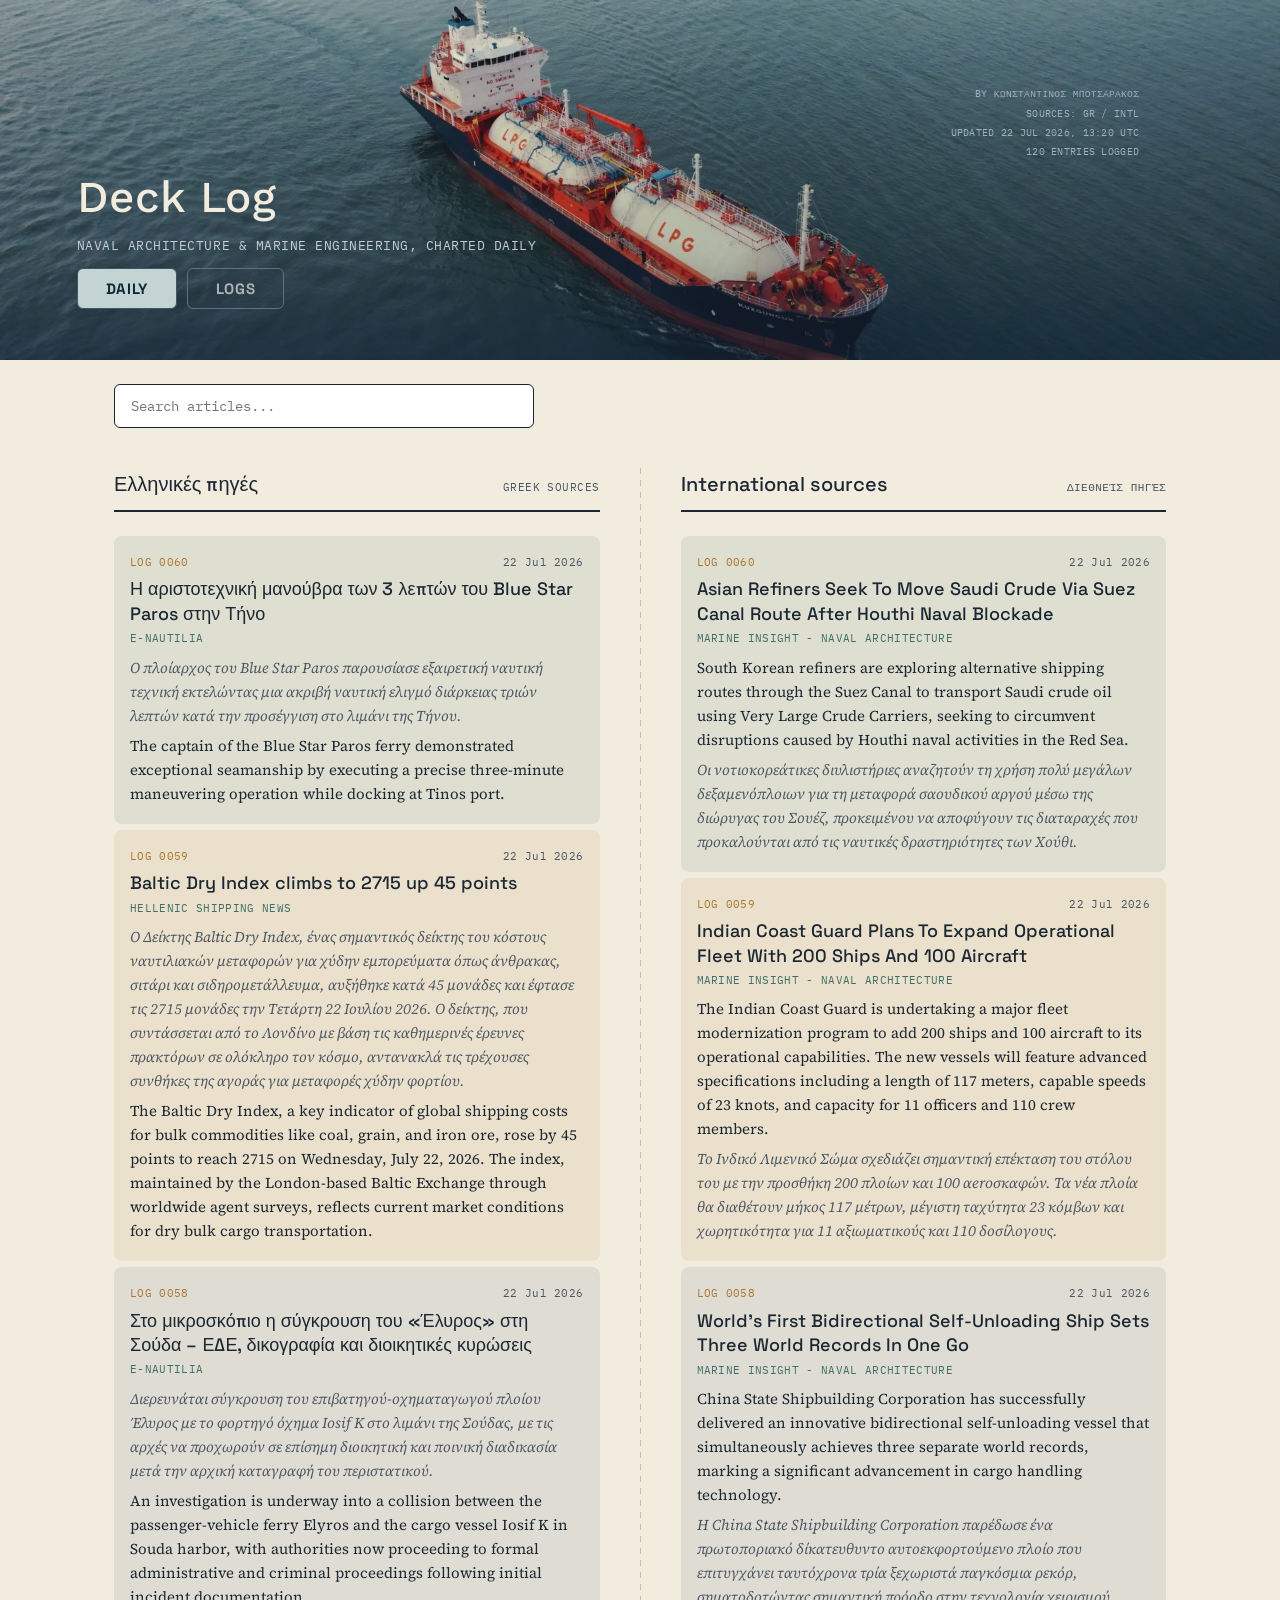
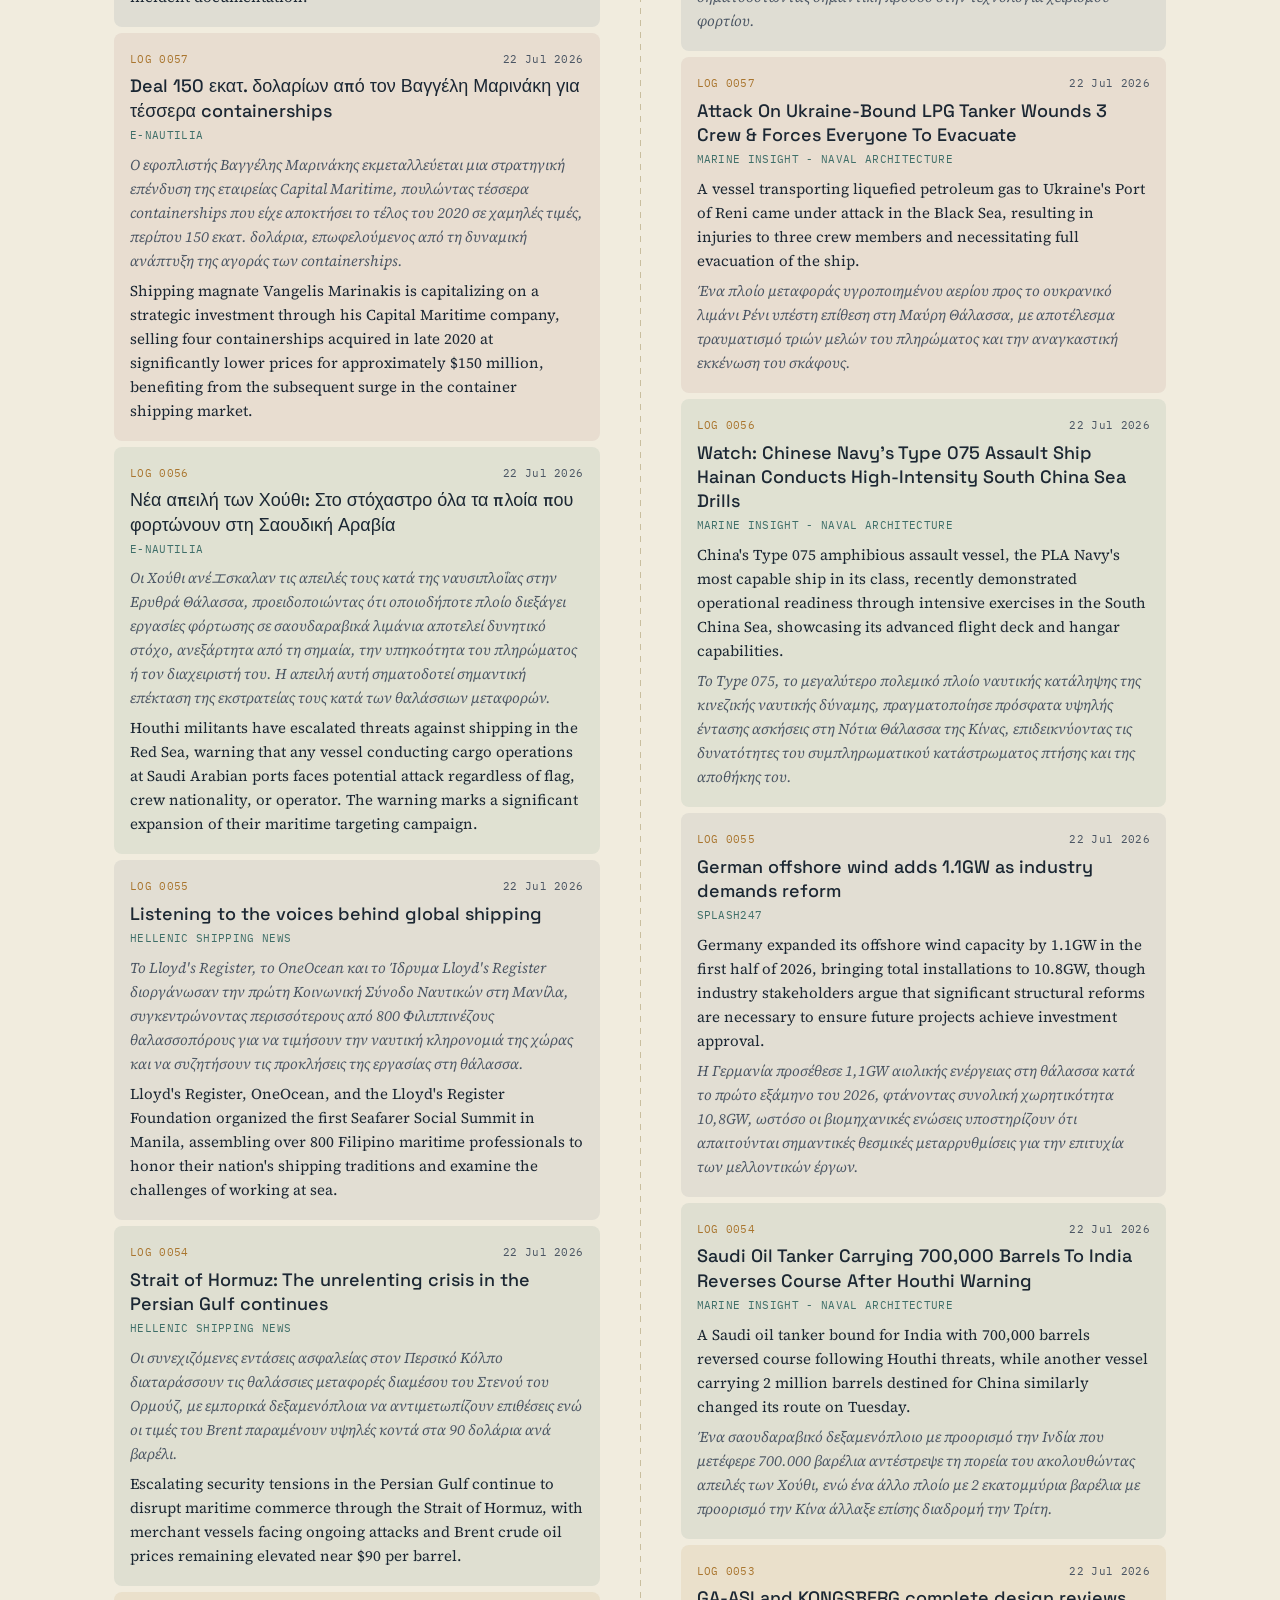
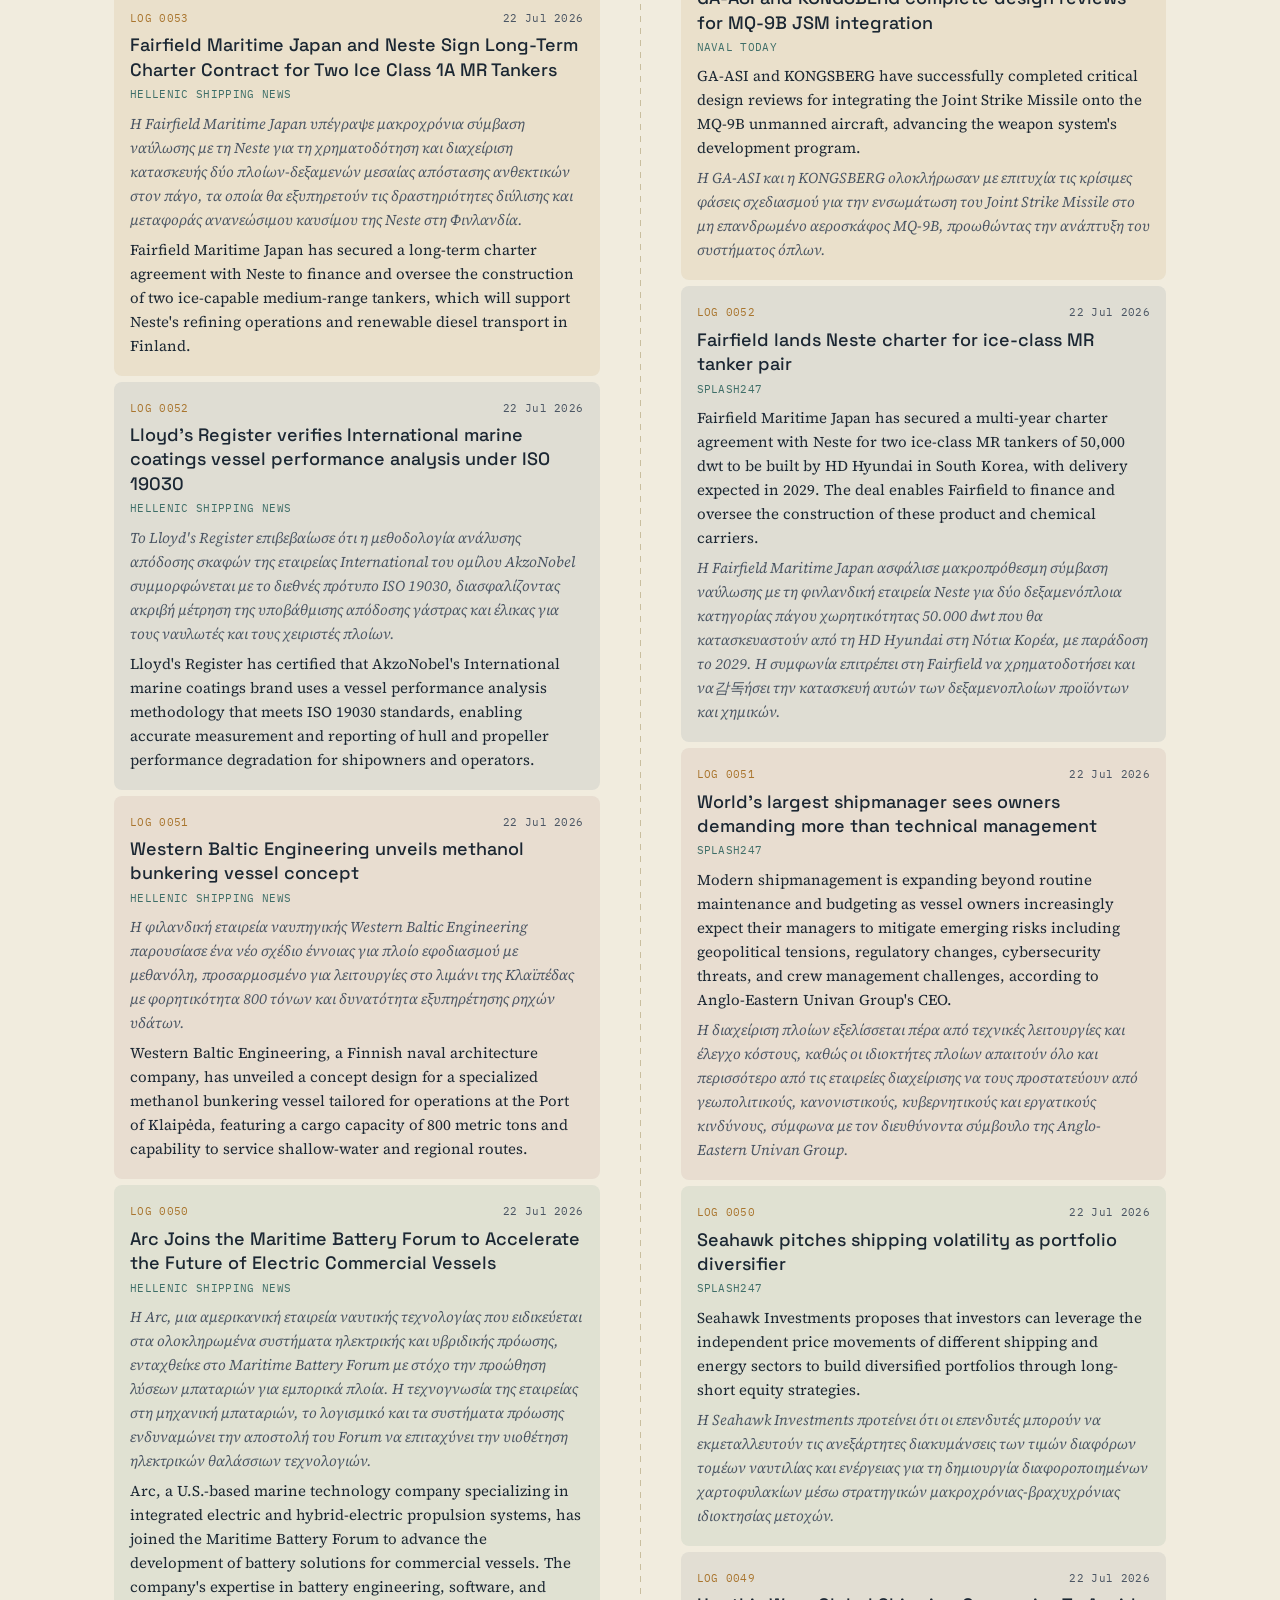
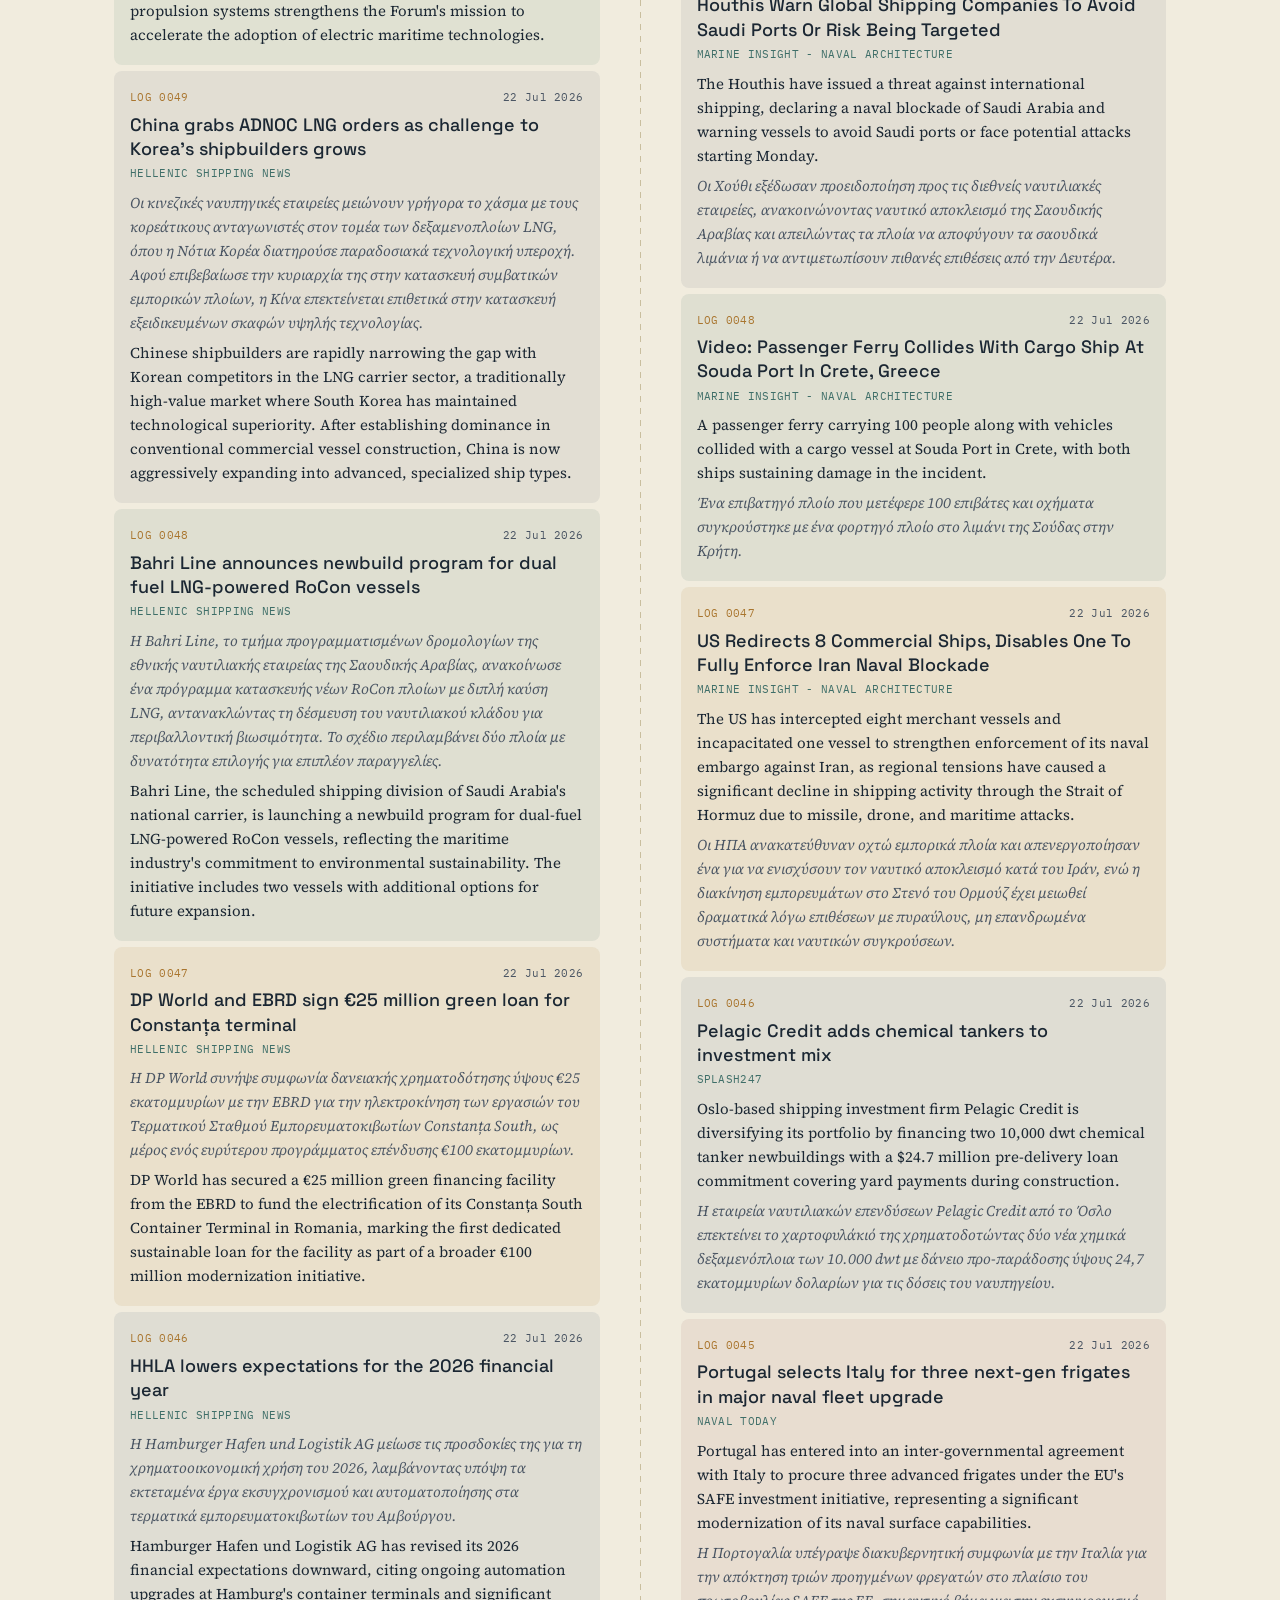
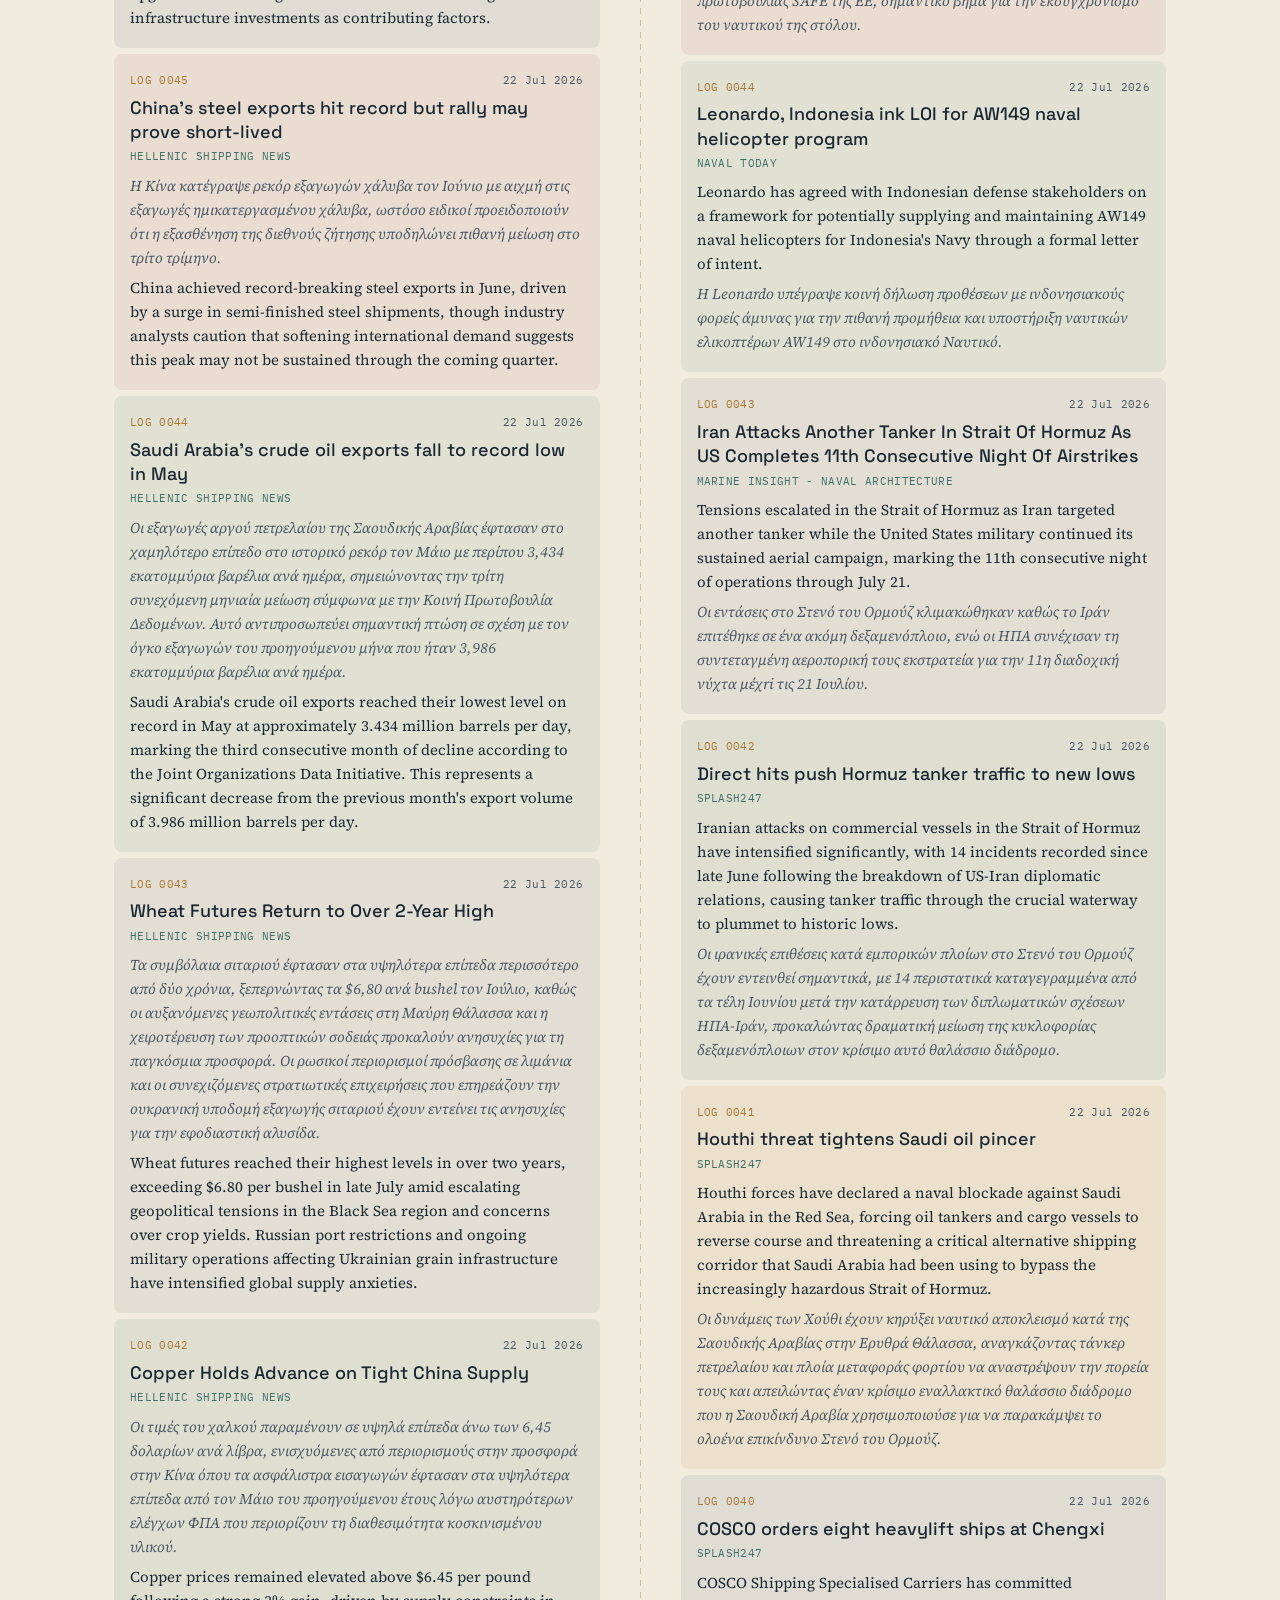
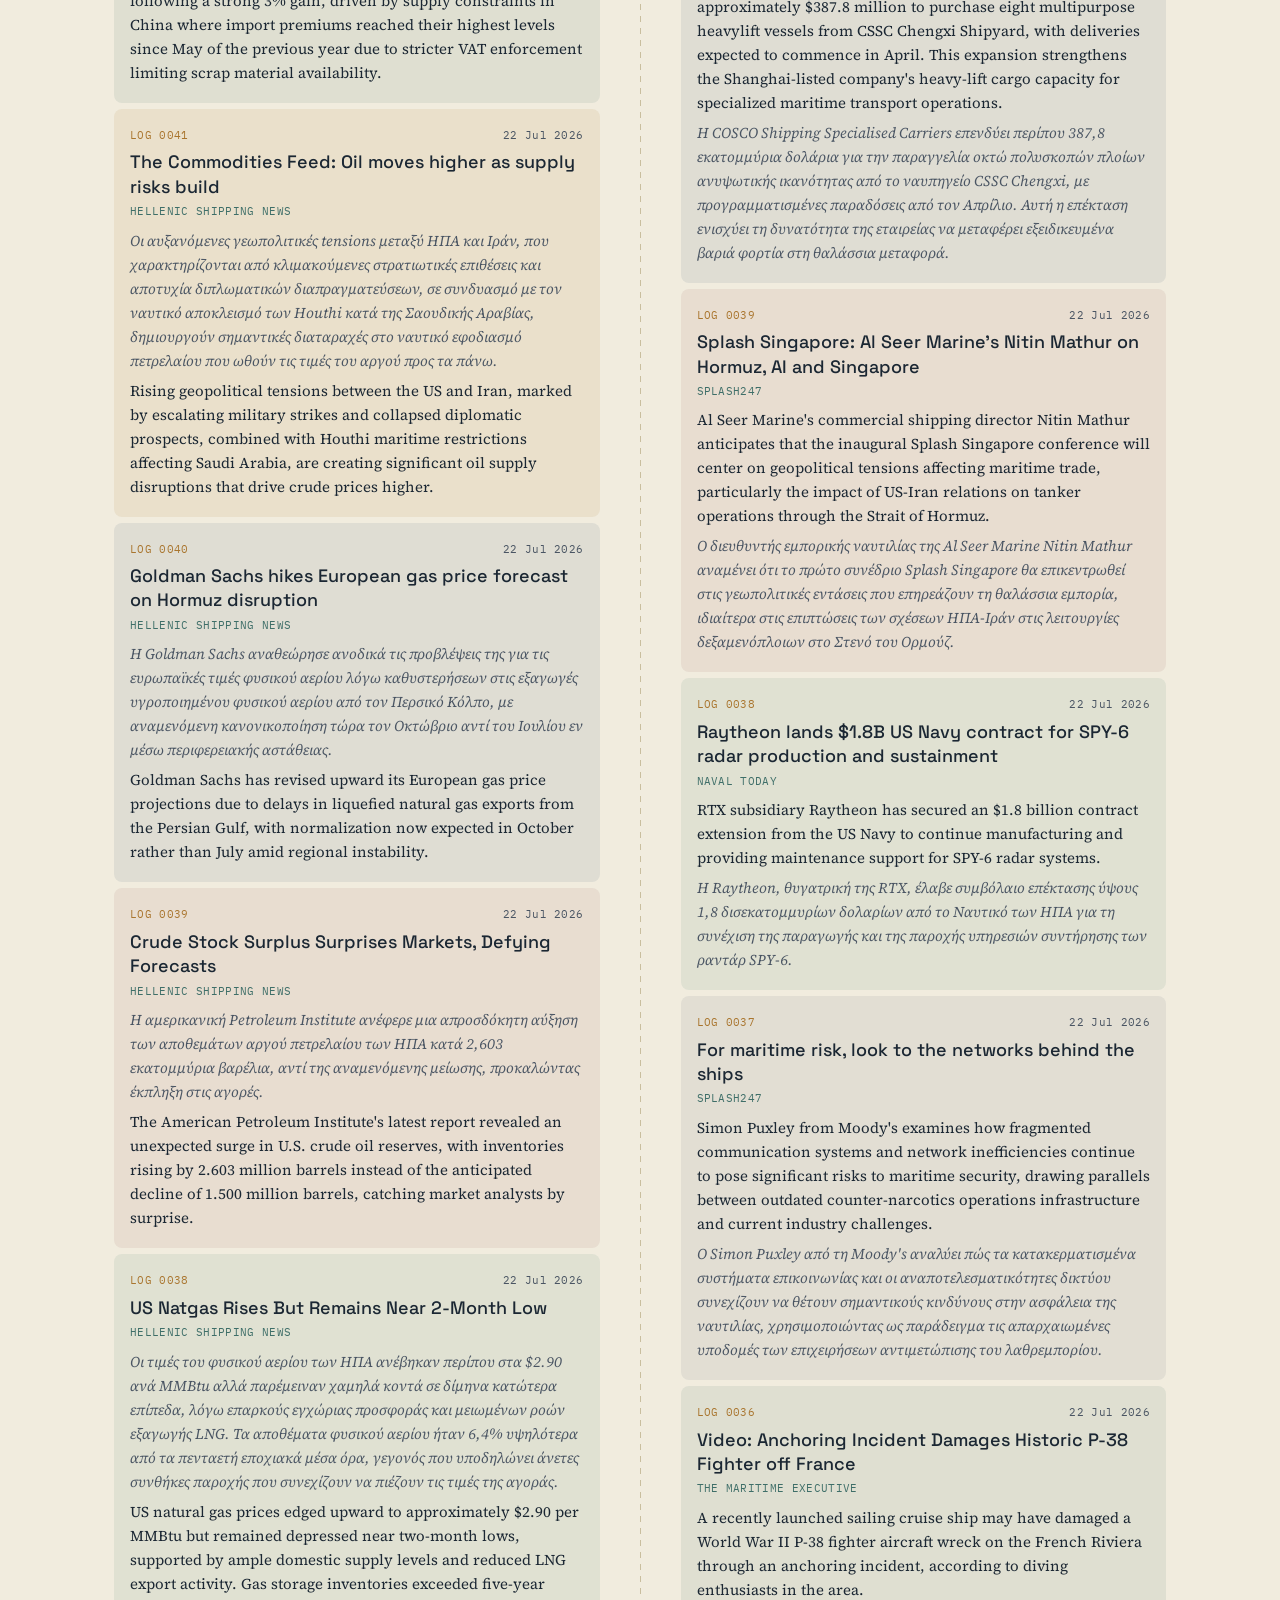
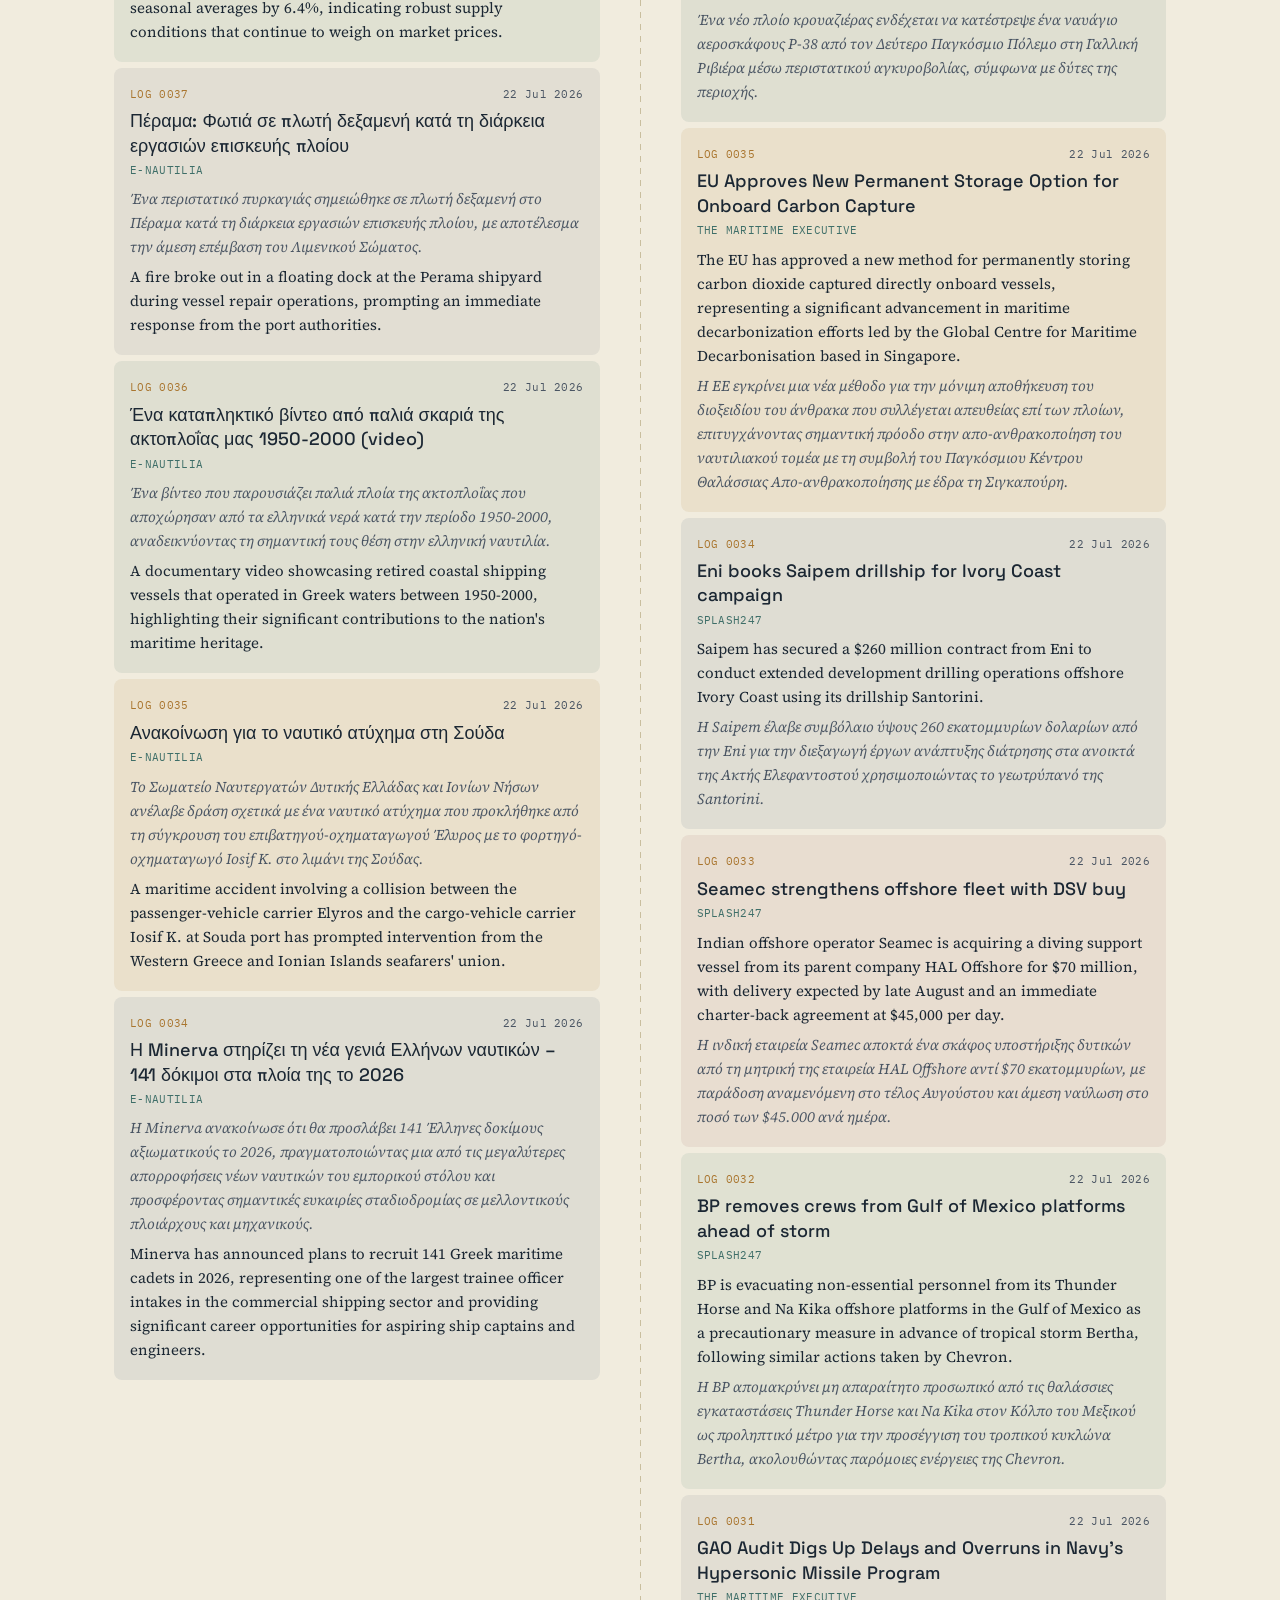
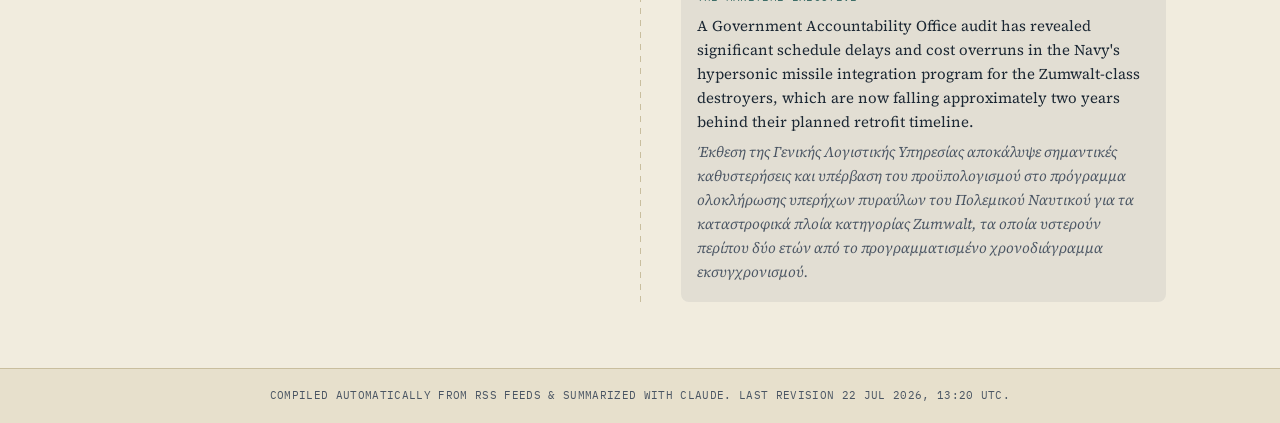
==== commit fc8a84c0: "Auto-update: fetch new articles and rebuild site" ====
--- a/docs/index.html
+++ b/docs/index.html
@@ -34,7 +34,7 @@
   <div class="titleblock-meta">
     <span>BY ΚΩΝΣΤΑΝΤΙΝΟΣ ΜΠΟΤΣΑΡΑΚΟΣ</span>
     <span>SOURCES: GR / INTL</span>
-    <span>UPDATED 22 Jul 2026, 08:08 UTC</span>
+    <span>UPDATED 22 Jul 2026, 13:20 UTC</span>
     <span>120 ENTRIES LOGGED</span>
   </div>
 
@@ -70,6 +70,270 @@
           <span class="entry-no">LOG 0060</span>
           <span class="entry-date">22 Jul 2026</span>
         </div>
+        <h3 class="entry-title"><a href="https://e-nautilia.gr/aristotexniki-manouvra-3-lepton-blue-star-paros-tino/" target="_blank" rel="noopener">Η αριστοτεχνική μανούβρα των 3 λεπτών του Blue Star Paros στην Τήνο</a></h3>
+        <p class="entry-source">e-Nautilia</p>
+        <p class="entry-summary summary-el">Ο πλοίαρχος του Blue Star Paros παρουσίασε εξαιρετική ναυτική τεχνική εκτελώντας μια ακριβή ναυτική ελιγμό διάρκειας τριών λεπτών κατά την προσέγγιση στο λιμάνι της Τήνου.</p>
+        <p class="entry-summary summary-en">The captain of the Blue Star Paros ferry demonstrated exceptional seamanship by executing a precise three-minute maneuvering operation while docking at Tinos port.</p>
+      </article>
+      
+      <article class="entry hue-1" data-date="22 Jul 2026">
+        <div class="entry-meta">
+          <span class="entry-no">LOG 0059</span>
+          <span class="entry-date">22 Jul 2026</span>
+        </div>
+        <h3 class="entry-title"><a href="https://www.hellenicshippingnews.com/baltic-dry-index-climbs-to-2715-up-45-points/" target="_blank" rel="noopener">Baltic Dry Index climbs to 2715 up 45 points</a></h3>
+        <p class="entry-source">Hellenic Shipping News</p>
+        <p class="entry-summary summary-el">Ο Δείκτης Baltic Dry Index, ένας σημαντικός δείκτης του κόστους ναυτιλιακών μεταφορών για χύδην εμπορεύματα όπως άνθρακας, σιτάρι και σιδηρομετάλλευμα, αυξήθηκε κατά 45 μονάδες και έφτασε τις 2715 μονάδες την Τετάρτη 22 Ιουλίου 2026. Ο δείκτης, που συντάσσεται από το Λονδίνο με βάση τις καθημερινές έρευνες πρακτόρων σε ολόκληρο τον κόσμο, αντανακλά τις τρέχουσες συνθήκες της αγοράς για μεταφορές χύδην φορτίου.</p>
+        <p class="entry-summary summary-en">The Baltic Dry Index, a key indicator of global shipping costs for bulk commodities like coal, grain, and iron ore, rose by 45 points to reach 2715 on Wednesday, July 22, 2026. The index, maintained by the London-based Baltic Exchange through worldwide agent surveys, reflects current market conditions for dry bulk cargo transportation.</p>
+      </article>
+      
+      <article class="entry hue-2" data-date="22 Jul 2026">
+        <div class="entry-meta">
+          <span class="entry-no">LOG 0058</span>
+          <span class="entry-date">22 Jul 2026</span>
+        </div>
+        <h3 class="entry-title"><a href="https://e-nautilia.gr/sto-mikroskopio-hs-ygkroush-tou-elyros-sthn-souda-ede/" target="_blank" rel="noopener">Στο μικροσκόπιο η σύγκρουση του «Έλυρος» στη Σούδα – ΕΔΕ, δικογραφία και διοικητικές κυρώσεις</a></h3>
+        <p class="entry-source">e-Nautilia</p>
+        <p class="entry-summary summary-el">Διερευνάται σύγκρουση του επιβατηγού-οχηματαγωγού πλοίου Έλυρος με το φορτηγό όχημα Iosif K στο λιμάνι της Σούδας, με τις αρχές να προχωρούν σε επίσημη διοικητική και ποινική διαδικασία μετά την αρχική καταγραφή του περιστατικού.</p>
+        <p class="entry-summary summary-en">An investigation is underway into a collision between the passenger-vehicle ferry Elyros and the cargo vessel Iosif K in Souda harbor, with authorities now proceeding to formal administrative and criminal proceedings following initial incident documentation.</p>
+      </article>
+      
+      <article class="entry hue-3" data-date="22 Jul 2026">
+        <div class="entry-meta">
+          <span class="entry-no">LOG 0057</span>
+          <span class="entry-date">22 Jul 2026</span>
+        </div>
+        <h3 class="entry-title"><a href="https://e-nautilia.gr/deal-150-ekat-dolarion-apo-ton-vangeli-marinaki-gia-tessera-containerships/" target="_blank" rel="noopener">Deal 150 εκατ. δολαρίων από τον Βαγγέλη Μαρινάκη για τέσσερα containerships</a></h3>
+        <p class="entry-source">e-Nautilia</p>
+        <p class="entry-summary summary-el">Ο εφοπλιστής Βαγγέλης Μαρινάκης εκμεταλλεύεται μια στρατηγική επένδυση της εταιρείας Capital Maritime, πουλώντας τέσσερα containerships που είχε αποκτήσει το τέλος του 2020 σε χαμηλές τιμές, περίπου 150 εκατ. δολάρια, επωφελούμενος από τη δυναμική ανάπτυξη της αγοράς των containerships.</p>
+        <p class="entry-summary summary-en">Shipping magnate Vangelis Marinakis is capitalizing on a strategic investment through his Capital Maritime company, selling four containerships acquired in late 2020 at significantly lower prices for approximately $150 million, benefiting from the subsequent surge in the container shipping market.</p>
+      </article>
+      
+      <article class="entry hue-4" data-date="22 Jul 2026">
+        <div class="entry-meta">
+          <span class="entry-no">LOG 0056</span>
+          <span class="entry-date">22 Jul 2026</span>
+        </div>
+        <h3 class="entry-title"><a href="https://e-nautilia.gr/houthi-sto-stoxastro-ta-ploia-pou-fortwnoun-saoudikh-aravia/" target="_blank" rel="noopener">Νέα απειλή των Χούθι: Στο στόχαστρο όλα τα πλοία που φορτώνουν στη Σαουδική Αραβία</a></h3>
+        <p class="entry-source">e-Nautilia</p>
+        <p class="entry-summary summary-el">Οι Χούθι ανέエσκαλαν τις απειλές τους κατά της ναυσιπλοΐας στην Ερυθρά Θάλασσα, προειδοποιώντας ότι οποιοδήποτε πλοίο διεξάγει εργασίες φόρτωσης σε σαουδαραβικά λιμάνια αποτελεί δυνητικό στόχο, ανεξάρτητα από τη σημαία, την υπηκοότητα του πληρώματος ή τον διαχειριστή του. Η απειλή αυτή σηματοδοτεί σημαντική επέκταση της εκστρατείας τους κατά των θαλάσσιων μεταφορών.</p>
+        <p class="entry-summary summary-en">Houthi militants have escalated threats against shipping in the Red Sea, warning that any vessel conducting cargo operations at Saudi Arabian ports faces potential attack regardless of flag, crew nationality, or operator. The warning marks a significant expansion of their maritime targeting campaign.</p>
+      </article>
+      
+      <article class="entry hue-5" data-date="22 Jul 2026">
+        <div class="entry-meta">
+          <span class="entry-no">LOG 0055</span>
+          <span class="entry-date">22 Jul 2026</span>
+        </div>
+        <h3 class="entry-title"><a href="https://www.hellenicshippingnews.com/listening-to-the-voices-behind-global-shipping/" target="_blank" rel="noopener">Listening to the voices behind global shipping</a></h3>
+        <p class="entry-source">Hellenic Shipping News</p>
+        <p class="entry-summary summary-el">Το Lloyd's Register, το OneOcean και το Ίδρυμα Lloyd's Register διοργάνωσαν την πρώτη Κοινωνική Σύνοδο Ναυτικών στη Μανίλα, συγκεντρώνοντας περισσότερους από 800 Φιλιππινέζους θαλασσοπόρους για να τιμήσουν την ναυτική κληρονομιά της χώρας και να συζητήσουν τις προκλήσεις της εργασίας στη θάλασσα.</p>
+        <p class="entry-summary summary-en">Lloyd's Register, OneOcean, and the Lloyd's Register Foundation organized the first Seafarer Social Summit in Manila, assembling over 800 Filipino maritime professionals to honor their nation's shipping traditions and examine the challenges of working at sea.</p>
+      </article>
+      
+      <article class="entry hue-0" data-date="22 Jul 2026">
+        <div class="entry-meta">
+          <span class="entry-no">LOG 0054</span>
+          <span class="entry-date">22 Jul 2026</span>
+        </div>
+        <h3 class="entry-title"><a href="https://www.hellenicshippingnews.com/strait-of-hormuz-the-unrelenting-crisis-in-the-persian-gulf-continues/" target="_blank" rel="noopener">Strait of Hormuz: The unrelenting crisis in the Persian Gulf continues</a></h3>
+        <p class="entry-source">Hellenic Shipping News</p>
+        <p class="entry-summary summary-el">Οι συνεχιζόμενες εντάσεις ασφαλείας στον Περσικό Κόλπο διαταράσσουν τις θαλάσσιες μεταφορές διαμέσου του Στενού του Ορμούζ, με εμπορικά δεξαμενόπλοια να αντιμετωπίζουν επιθέσεις ενώ οι τιμές του Brent παραμένουν υψηλές κοντά στα 90 δολάρια ανά βαρέλι.</p>
+        <p class="entry-summary summary-en">Escalating security tensions in the Persian Gulf continue to disrupt maritime commerce through the Strait of Hormuz, with merchant vessels facing ongoing attacks and Brent crude oil prices remaining elevated near $90 per barrel.</p>
+      </article>
+      
+      <article class="entry hue-1" data-date="22 Jul 2026">
+        <div class="entry-meta">
+          <span class="entry-no">LOG 0053</span>
+          <span class="entry-date">22 Jul 2026</span>
+        </div>
+        <h3 class="entry-title"><a href="https://www.hellenicshippingnews.com/fairfield-maritime-japan-and-neste-sign-long-term-charter-contract-for-two-ice-class-1a-mr-tankers/" target="_blank" rel="noopener">Fairfield Maritime Japan and Neste Sign Long-Term Charter Contract for Two Ice Class 1A MR Tankers</a></h3>
+        <p class="entry-source">Hellenic Shipping News</p>
+        <p class="entry-summary summary-el">Η Fairfield Maritime Japan υπέγραψε μακροχρόνια σύμβαση ναύλωσης με τη Neste για τη χρηματοδότηση και διαχείριση κατασκευής δύο πλοίων-δεξαμενών μεσαίας απόστασης ανθεκτικών στον πάγο, τα οποία θα εξυπηρετούν τις δραστηριότητες διύλισης και μεταφοράς ανανεώσιμου καυσίμου της Neste στη Φινλανδία.</p>
+        <p class="entry-summary summary-en">Fairfield Maritime Japan has secured a long-term charter agreement with Neste to finance and oversee the construction of two ice-capable medium-range tankers, which will support Neste's refining operations and renewable diesel transport in Finland.</p>
+      </article>
+      
+      <article class="entry hue-2" data-date="22 Jul 2026">
+        <div class="entry-meta">
+          <span class="entry-no">LOG 0052</span>
+          <span class="entry-date">22 Jul 2026</span>
+        </div>
+        <h3 class="entry-title"><a href="https://www.hellenicshippingnews.com/lloyds-register-verifies-international-marine-coatings-vessel-performance-analysis-under-iso-19030/" target="_blank" rel="noopener">Lloyd’s Register verifies International marine coatings vessel performance analysis under ISO 19030</a></h3>
+        <p class="entry-source">Hellenic Shipping News</p>
+        <p class="entry-summary summary-el">Το Lloyd's Register επιβεβαίωσε ότι η μεθοδολογία ανάλυσης απόδοσης σκαφών της εταιρείας International του ομίλου AkzoNobel συμμορφώνεται με το διεθνές πρότυπο ISO 19030, διασφαλίζοντας ακριβή μέτρηση της υποβάθμισης απόδοσης γάστρας και έλικας για τους ναυλωτές και τους χειριστές πλοίων.</p>
+        <p class="entry-summary summary-en">Lloyd's Register has certified that AkzoNobel's International marine coatings brand uses a vessel performance analysis methodology that meets ISO 19030 standards, enabling accurate measurement and reporting of hull and propeller performance degradation for shipowners and operators.</p>
+      </article>
+      
+      <article class="entry hue-3" data-date="22 Jul 2026">
+        <div class="entry-meta">
+          <span class="entry-no">LOG 0051</span>
+          <span class="entry-date">22 Jul 2026</span>
+        </div>
+        <h3 class="entry-title"><a href="https://www.hellenicshippingnews.com/western-baltic-engineering-unveils-methanol-bunkering-vessel-concept/" target="_blank" rel="noopener">Western Baltic Engineering unveils methanol bunkering vessel concept</a></h3>
+        <p class="entry-source">Hellenic Shipping News</p>
+        <p class="entry-summary summary-el">Η φιλανδική εταιρεία ναυπηγικής Western Baltic Engineering παρουσίασε ένα νέο σχέδιο έννοιας για πλοίο εφοδιασμού με μεθανόλη, προσαρμοσμένο για λειτουργίες στο λιμάνι της Κλαϊπέδας με φορητικότητα 800 τόνων και δυνατότητα εξυπηρέτησης ρηχών υδάτων.</p>
+        <p class="entry-summary summary-en">Western Baltic Engineering, a Finnish naval architecture company, has unveiled a concept design for a specialized methanol bunkering vessel tailored for operations at the Port of Klaipėda, featuring a cargo capacity of 800 metric tons and capability to service shallow-water and regional routes.</p>
+      </article>
+      
+      <article class="entry hue-4" data-date="22 Jul 2026">
+        <div class="entry-meta">
+          <span class="entry-no">LOG 0050</span>
+          <span class="entry-date">22 Jul 2026</span>
+        </div>
+        <h3 class="entry-title"><a href="https://www.hellenicshippingnews.com/arc-joins-the-maritime-battery-forum-to-accelerate-the-future-of-electric-commercial-vessels/" target="_blank" rel="noopener">Arc Joins the Maritime Battery Forum to Accelerate the Future of Electric Commercial Vessels</a></h3>
+        <p class="entry-source">Hellenic Shipping News</p>
+        <p class="entry-summary summary-el">Η Arc, μια αμερικανική εταιρεία ναυτικής τεχνολογίας που ειδικεύεται στα ολοκληρωμένα συστήματα ηλεκτρικής και υβριδικής πρόωσης, ενταχθείκε στο Maritime Battery Forum με στόχο την προώθηση λύσεων μπαταριών για εμπορικά πλοία. Η τεχνογνωσία της εταιρείας στη μηχανική μπαταριών, το λογισμικό και τα συστήματα πρόωσης ενδυναμώνει την αποστολή του Forum να επιταχύνει την υιοθέτηση ηλεκτρικών θαλάσσιων τεχνολογιών.</p>
+        <p class="entry-summary summary-en">Arc, a U.S.-based marine technology company specializing in integrated electric and hybrid-electric propulsion systems, has joined the Maritime Battery Forum to advance the development of battery solutions for commercial vessels. The company's expertise in battery engineering, software, and propulsion systems strengthens the Forum's mission to accelerate the adoption of electric maritime technologies.</p>
+      </article>
+      
+      <article class="entry hue-5" data-date="22 Jul 2026">
+        <div class="entry-meta">
+          <span class="entry-no">LOG 0049</span>
+          <span class="entry-date">22 Jul 2026</span>
+        </div>
+        <h3 class="entry-title"><a href="https://www.hellenicshippingnews.com/china-grabs-adnoc-lng-orders-as-challenge-to-koreas-shipbuilders-grows/" target="_blank" rel="noopener">China grabs ADNOC LNG orders as challenge to Korea’s shipbuilders grows</a></h3>
+        <p class="entry-source">Hellenic Shipping News</p>
+        <p class="entry-summary summary-el">Οι κινεζικές ναυπηγικές εταιρείες μειώνουν γρήγορα το χάσμα με τους κορεάτικους ανταγωνιστές στον τομέα των δεξαμενοπλοίων LNG, όπου η Νότια Κορέα διατηρούσε παραδοσιακά τεχνολογική υπεροχή. Αφού επιβεβαίωσε την κυριαρχία της στην κατασκευή συμβατικών εμπορικών πλοίων, η Κίνα επεκτείνεται επιθετικά στην κατασκευή εξειδικευμένων σκαφών υψηλής τεχνολογίας.</p>
+        <p class="entry-summary summary-en">Chinese shipbuilders are rapidly narrowing the gap with Korean competitors in the LNG carrier sector, a traditionally high-value market where South Korea has maintained technological superiority. After establishing dominance in conventional commercial vessel construction, China is now aggressively expanding into advanced, specialized ship types.</p>
+      </article>
+      
+      <article class="entry hue-0" data-date="22 Jul 2026">
+        <div class="entry-meta">
+          <span class="entry-no">LOG 0048</span>
+          <span class="entry-date">22 Jul 2026</span>
+        </div>
+        <h3 class="entry-title"><a href="https://www.hellenicshippingnews.com/bahri-line-announces-newbuild-program-for-dual-fuel-lng-powered-rocon-vessels/" target="_blank" rel="noopener">Bahri Line announces newbuild program for dual fuel LNG-powered RoCon vessels</a></h3>
+        <p class="entry-source">Hellenic Shipping News</p>
+        <p class="entry-summary summary-el">Η Bahri Line, το τμήμα προγραμματισμένων δρομολογίων της εθνικής ναυτιλιακής εταιρείας της Σαουδικής Αραβίας, ανακοίνωσε ένα πρόγραμμα κατασκευής νέων RoCon πλοίων με διπλή καύση LNG, αντανακλώντας τη δέσμευση του ναυτιλιακού κλάδου για περιβαλλοντική βιωσιμότητα. Το σχέδιο περιλαμβάνει δύο πλοία με δυνατότητα επιλογής για επιπλέον παραγγελίες.</p>
+        <p class="entry-summary summary-en">Bahri Line, the scheduled shipping division of Saudi Arabia's national carrier, is launching a newbuild program for dual-fuel LNG-powered RoCon vessels, reflecting the maritime industry's commitment to environmental sustainability. The initiative includes two vessels with additional options for future expansion.</p>
+      </article>
+      
+      <article class="entry hue-1" data-date="22 Jul 2026">
+        <div class="entry-meta">
+          <span class="entry-no">LOG 0047</span>
+          <span class="entry-date">22 Jul 2026</span>
+        </div>
+        <h3 class="entry-title"><a href="https://www.hellenicshippingnews.com/dp-world-and-ebrd-sign-e25-million-green-loan-for-constanta-terminal/" target="_blank" rel="noopener">DP World and EBRD sign €25 million green loan for Constanța terminal</a></h3>
+        <p class="entry-source">Hellenic Shipping News</p>
+        <p class="entry-summary summary-el">Η DP World συνήψε συμφωνία δανειακής χρηματοδότησης ύψους €25 εκατομμυρίων με την EBRD για την ηλεκτροκίνηση των εργασιών του Τερματικού Σταθμού Εμπορευματοκιβωτίων Constanța South, ως μέρος ενός ευρύτερου προγράμματος επένδυσης €100 εκατομμυρίων.</p>
+        <p class="entry-summary summary-en">DP World has secured a €25 million green financing facility from the EBRD to fund the electrification of its Constanța South Container Terminal in Romania, marking the first dedicated sustainable loan for the facility as part of a broader €100 million modernization initiative.</p>
+      </article>
+      
+      <article class="entry hue-2" data-date="22 Jul 2026">
+        <div class="entry-meta">
+          <span class="entry-no">LOG 0046</span>
+          <span class="entry-date">22 Jul 2026</span>
+        </div>
+        <h3 class="entry-title"><a href="https://www.hellenicshippingnews.com/hhla-lowers-expectations-for-the-2026-financial-year/" target="_blank" rel="noopener">HHLA lowers expectations for the 2026 financial year</a></h3>
+        <p class="entry-source">Hellenic Shipping News</p>
+        <p class="entry-summary summary-el">Η Hamburger Hafen und Logistik AG μείωσε τις προσδοκίες της για τη χρηματοοικονομική χρήση του 2026, λαμβάνοντας υπόψη τα εκτεταμένα έργα εκσυγχρονισμού και αυτοματοποίησης στα τερματικά εμπορευματοκιβωτίων του Αμβούργου.</p>
+        <p class="entry-summary summary-en">Hamburger Hafen und Logistik AG has revised its 2026 financial expectations downward, citing ongoing automation upgrades at Hamburg's container terminals and significant infrastructure investments as contributing factors.</p>
+      </article>
+      
+      <article class="entry hue-3" data-date="22 Jul 2026">
+        <div class="entry-meta">
+          <span class="entry-no">LOG 0045</span>
+          <span class="entry-date">22 Jul 2026</span>
+        </div>
+        <h3 class="entry-title"><a href="https://www.hellenicshippingnews.com/chinas-steel-exports-hit-record-but-rally-may-prove-short-lived/" target="_blank" rel="noopener">China’s steel exports hit record but rally may prove short-lived</a></h3>
+        <p class="entry-source">Hellenic Shipping News</p>
+        <p class="entry-summary summary-el">Η Κίνα κατέγραψε ρεκόρ εξαγωγών χάλυβα τον Ιούνιο με αιχμή στις εξαγωγές ημικατεργασμένου χάλυβα, ωστόσο ειδικοί προειδοποιούν ότι η εξασθένηση της διεθνούς ζήτησης υποδηλώνει πιθανή μείωση στο τρίτο τρίμηνο.</p>
+        <p class="entry-summary summary-en">China achieved record-breaking steel exports in June, driven by a surge in semi-finished steel shipments, though industry analysts caution that softening international demand suggests this peak may not be sustained through the coming quarter.</p>
+      </article>
+      
+      <article class="entry hue-4" data-date="22 Jul 2026">
+        <div class="entry-meta">
+          <span class="entry-no">LOG 0044</span>
+          <span class="entry-date">22 Jul 2026</span>
+        </div>
+        <h3 class="entry-title"><a href="https://www.hellenicshippingnews.com/saudi-arabias-crude-oil-exports-fall-to-record-low-in-may/" target="_blank" rel="noopener">Saudi Arabia’s crude oil exports fall to record low in May</a></h3>
+        <p class="entry-source">Hellenic Shipping News</p>
+        <p class="entry-summary summary-el">Οι εξαγωγές αργού πετρελαίου της Σαουδικής Αραβίας έφτασαν στο χαμηλότερο επίπεδο στο ιστορικό ρεκόρ τον Μάιο με περίπου 3,434 εκατομμύρια βαρέλια ανά ημέρα, σημειώνοντας την τρίτη συνεχόμενη μηνιαία μείωση σύμφωνα με την Κοινή Πρωτοβουλία Δεδομένων. Αυτό αντιπροσωπεύει σημαντική πτώση σε σχέση με τον όγκο εξαγωγών του προηγούμενου μήνα που ήταν 3,986 εκατομμύρια βαρέλια ανά ημέρα.</p>
+        <p class="entry-summary summary-en">Saudi Arabia's crude oil exports reached their lowest level on record in May at approximately 3.434 million barrels per day, marking the third consecutive month of decline according to the Joint Organizations Data Initiative. This represents a significant decrease from the previous month's export volume of 3.986 million barrels per day.</p>
+      </article>
+      
+      <article class="entry hue-5" data-date="22 Jul 2026">
+        <div class="entry-meta">
+          <span class="entry-no">LOG 0043</span>
+          <span class="entry-date">22 Jul 2026</span>
+        </div>
+        <h3 class="entry-title"><a href="https://www.hellenicshippingnews.com/wheat-futures-return-to-over-2-year-high/" target="_blank" rel="noopener">Wheat Futures Return to Over 2-Year High</a></h3>
+        <p class="entry-source">Hellenic Shipping News</p>
+        <p class="entry-summary summary-el">Τα συμβόλαια σιταριού έφτασαν στα υψηλότερα επίπεδα περισσότερο από δύο χρόνια, ξεπερνώντας τα $6,80 ανά bushel τον Ιούλιο, καθώς οι αυξανόμενες γεωπολιτικές εντάσεις στη Μαύρη Θάλασσα και η χειροτέρευση των προοπτικών σοδειάς προκαλούν ανησυχίες για τη παγκόσμια προσφορά. Οι ρωσικοί περιορισμοί πρόσβασης σε λιμάνια και οι συνεχιζόμενες στρατιωτικές επιχειρήσεις που επηρεάζουν την ουκρανική υποδομή εξαγωγής σιταριού έχουν εντείνει τις ανησυχίες για την εφοδιαστική αλυσίδα.</p>
+        <p class="entry-summary summary-en">Wheat futures reached their highest levels in over two years, exceeding $6.80 per bushel in late July amid escalating geopolitical tensions in the Black Sea region and concerns over crop yields. Russian port restrictions and ongoing military operations affecting Ukrainian grain infrastructure have intensified global supply anxieties.</p>
+      </article>
+      
+      <article class="entry hue-0" data-date="22 Jul 2026">
+        <div class="entry-meta">
+          <span class="entry-no">LOG 0042</span>
+          <span class="entry-date">22 Jul 2026</span>
+        </div>
+        <h3 class="entry-title"><a href="https://www.hellenicshippingnews.com/copper-holds-advance-on-tight-china-supply/" target="_blank" rel="noopener">Copper Holds Advance on Tight China Supply</a></h3>
+        <p class="entry-source">Hellenic Shipping News</p>
+        <p class="entry-summary summary-el">Οι τιμές του χαλκού παραμένουν σε υψηλά επίπεδα άνω των 6,45 δολαρίων ανά λίβρα, ενισχυόμενες από περιορισμούς στην προσφορά στην Κίνα όπου τα ασφάλιστρα εισαγωγών έφτασαν στα υψηλότερα επίπεδα από τον Μάιο του προηγούμενου έτους λόγω αυστηρότερων ελέγχων ΦΠΑ που περιορίζουν τη διαθεσιμότητα κοσκινισμένου υλικού.</p>
+        <p class="entry-summary summary-en">Copper prices remained elevated above $6.45 per pound following a strong 3% gain, driven by supply constraints in China where import premiums reached their highest levels since May of the previous year due to stricter VAT enforcement limiting scrap material availability.</p>
+      </article>
+      
+      <article class="entry hue-1" data-date="22 Jul 2026">
+        <div class="entry-meta">
+          <span class="entry-no">LOG 0041</span>
+          <span class="entry-date">22 Jul 2026</span>
+        </div>
+        <h3 class="entry-title"><a href="https://www.hellenicshippingnews.com/the-commodities-feed-oil-moves-higher-as-supply-risks-build/" target="_blank" rel="noopener">The Commodities Feed: Oil moves higher as supply risks build</a></h3>
+        <p class="entry-source">Hellenic Shipping News</p>
+        <p class="entry-summary summary-el">Οι αυξανόμενες γεωπολιτικές tensions μεταξύ ΗΠΑ και Ιράν, που χαρακτηρίζονται από κλιμακούμενες στρατιωτικές επιθέσεις και αποτυχία διπλωματικών διαπραγματεύσεων, σε συνδυασμό με τον ναυτικό αποκλεισμό των Houthi κατά της Σαουδικής Αραβίας, δημιουργούν σημαντικές διαταραχές στο ναυτικό εφοδιασμό πετρελαίου που ωθούν τις τιμές του αργού προς τα πάνω.</p>
+        <p class="entry-summary summary-en">Rising geopolitical tensions between the US and Iran, marked by escalating military strikes and collapsed diplomatic prospects, combined with Houthi maritime restrictions affecting Saudi Arabia, are creating significant oil supply disruptions that drive crude prices higher.</p>
+      </article>
+      
+      <article class="entry hue-2" data-date="22 Jul 2026">
+        <div class="entry-meta">
+          <span class="entry-no">LOG 0040</span>
+          <span class="entry-date">22 Jul 2026</span>
+        </div>
+        <h3 class="entry-title"><a href="https://www.hellenicshippingnews.com/goldman-sachs-hikes-european-gas-price-forecast-on-hormuz-disruption/" target="_blank" rel="noopener">Goldman Sachs hikes European gas price forecast on Hormuz disruption</a></h3>
+        <p class="entry-source">Hellenic Shipping News</p>
+        <p class="entry-summary summary-el">Η Goldman Sachs αναθεώρησε ανοδικά τις προβλέψεις της για τις ευρωπαϊκές τιμές φυσικού αερίου λόγω καθυστερήσεων στις εξαγωγές υγροποιημένου φυσικού αερίου από τον Περσικό Κόλπο, με αναμενόμενη κανονικοποίηση τώρα τον Οκτώβριο αντί του Ιουλίου εν μέσω περιφερειακής αστάθειας.</p>
+        <p class="entry-summary summary-en">Goldman Sachs has revised upward its European gas price projections due to delays in liquefied natural gas exports from the Persian Gulf, with normalization now expected in October rather than July amid regional instability.</p>
+      </article>
+      
+      <article class="entry hue-3" data-date="22 Jul 2026">
+        <div class="entry-meta">
+          <span class="entry-no">LOG 0039</span>
+          <span class="entry-date">22 Jul 2026</span>
+        </div>
+        <h3 class="entry-title"><a href="https://www.hellenicshippingnews.com/crude-stock-surplus-surprises-markets-defying-forecasts/" target="_blank" rel="noopener">Crude Stock Surplus Surprises Markets, Defying Forecasts</a></h3>
+        <p class="entry-source">Hellenic Shipping News</p>
+        <p class="entry-summary summary-el">Η αμερικανική Petroleum Institute ανέφερε μια απροσδόκητη αύξηση των αποθεμάτων αργού πετρελαίου των ΗΠΑ κατά 2,603 εκατομμύρια βαρέλια, αντί της αναμενόμενης μείωσης, προκαλώντας έκπληξη στις αγορές.</p>
+        <p class="entry-summary summary-en">The American Petroleum Institute's latest report revealed an unexpected surge in U.S. crude oil reserves, with inventories rising by 2.603 million barrels instead of the anticipated decline of 1.500 million barrels, catching market analysts by surprise.</p>
+      </article>
+      
+      <article class="entry hue-4" data-date="22 Jul 2026">
+        <div class="entry-meta">
+          <span class="entry-no">LOG 0038</span>
+          <span class="entry-date">22 Jul 2026</span>
+        </div>
+        <h3 class="entry-title"><a href="https://www.hellenicshippingnews.com/us-natgas-rises-but-remains-near-2-month-low/" target="_blank" rel="noopener">US Natgas Rises But Remains Near 2-Month Low</a></h3>
+        <p class="entry-source">Hellenic Shipping News</p>
+        <p class="entry-summary summary-el">Οι τιμές του φυσικού αερίου των ΗΠΑ ανέβηκαν περίπου στα $2.90 ανά MMBtu αλλά παρέμειναν χαμηλά κοντά σε δίμηνα κατώτερα επίπεδα, λόγω επαρκούς εγχώριας προσφοράς και μειωμένων ροών εξαγωγής LNG. Τα αποθέματα φυσικού αερίου ήταν 6,4% υψηλότερα από τα πενταετή εποχιακά μέσα όρα, γεγονός που υποδηλώνει άνετες συνθήκες παροχής που συνεχίζουν να πιέζουν τις τιμές της αγοράς.</p>
+        <p class="entry-summary summary-en">US natural gas prices edged upward to approximately $2.90 per MMBtu but remained depressed near two-month lows, supported by ample domestic supply levels and reduced LNG export activity. Gas storage inventories exceeded five-year seasonal averages by 6.4%, indicating robust supply conditions that continue to weigh on market prices.</p>
+      </article>
+      
+      <article class="entry hue-5" data-date="22 Jul 2026">
+        <div class="entry-meta">
+          <span class="entry-no">LOG 0037</span>
+          <span class="entry-date">22 Jul 2026</span>
+        </div>
+        <h3 class="entry-title"><a href="https://e-nautilia.gr/perama-fotia-se-ploti-dexameni-diarkeia-ergasion/" target="_blank" rel="noopener">Πέραμα: Φωτιά σε πλωτή δεξαμενή κατά τη διάρκεια εργασιών επισκευής πλοίου</a></h3>
+        <p class="entry-source">e-Nautilia</p>
+        <p class="entry-summary summary-el">Ένα περιστατικό πυρκαγιάς σημειώθηκε σε πλωτή δεξαμενή στο Πέραμα κατά τη διάρκεια εργασιών επισκευής πλοίου, με αποτέλεσμα την άμεση επέμβαση του Λιμενικού Σώματος.</p>
+        <p class="entry-summary summary-en">A fire broke out in a floating dock at the Perama shipyard during vessel repair operations, prompting an immediate response from the port authorities.</p>
+      </article>
+      
+      <article class="entry hue-0" data-date="22 Jul 2026">
+        <div class="entry-meta">
+          <span class="entry-no">LOG 0036</span>
+          <span class="entry-date">22 Jul 2026</span>
+        </div>
         <h3 class="entry-title"><a href="https://e-nautilia.gr/ena-katapliktiko-video-apo-palia-skaria-aktoploias/" target="_blank" rel="noopener">Ένα καταπληκτικό βίντεο από παλιά σκαριά της ακτοπλοΐας μας 1950-2000 (video)</a></h3>
         <p class="entry-source">e-Nautilia</p>
         <p class="entry-summary summary-el">Ένα βίντεο που παρουσιάζει παλιά πλοία της ακτοπλοΐας που αποχώρησαν από τα ελληνικά νερά κατά την περίοδο 1950-2000, αναδεικνύοντας τη σημαντική τους θέση στην ελληνική ναυτιλία.</p>
@@ -78,7 +342,7 @@
       
       <article class="entry hue-1" data-date="22 Jul 2026">
         <div class="entry-meta">
-          <span class="entry-no">LOG 0059</span>
+          <span class="entry-no">LOG 0035</span>
           <span class="entry-date">22 Jul 2026</span>
         </div>
         <h3 class="entry-title"><a href="https://e-nautilia.gr/anakoinwsh-gia-to-naftiko-atixima-sthn-souda/" target="_blank" rel="noopener">Ανακοίνωση για το ναυτικό ατύχημα στη Σούδα</a></h3>
@@ -89,7 +353,7 @@
       
       <article class="entry hue-2" data-date="22 Jul 2026">
         <div class="entry-meta">
-          <span class="entry-no">LOG 0058</span>
+          <span class="entry-no">LOG 0034</span>
           <span class="entry-date">22 Jul 2026</span>
         </div>
         <h3 class="entry-title"><a href="https://e-nautilia.gr/minerva-stirizei-ti-nea-genia-ellinon-naftikon-141-dokimoi-sta-ploia-tis-2026/" target="_blank" rel="noopener">Η Minerva στηρίζει τη νέα γενιά Ελλήνων ναυτικών – 141 δόκιμοι στα πλοία της το 2026</a></h3>
@@ -100,7 +364,7 @@
       
       <article class="entry hue-3" data-date="21 Jul 2026">
         <div class="entry-meta">
-          <span class="entry-no">LOG 0057</span>
+          <span class="entry-no">LOG 0033</span>
           <span class="entry-date">21 Jul 2026</span>
         </div>
         <h3 class="entry-title"><a href="https://www.hellenicshippingnews.com/more-newbuilding-deals-this-week/" target="_blank" rel="noopener">More Newbuilding Deals This Week</a></h3>
@@ -111,7 +375,7 @@
       
       <article class="entry hue-4" data-date="21 Jul 2026">
         <div class="entry-meta">
-          <span class="entry-no">LOG 0056</span>
+          <span class="entry-no">LOG 0032</span>
           <span class="entry-date">21 Jul 2026</span>
         </div>
         <h3 class="entry-title"><a href="https://www.hellenicshippingnews.com/war-risk-insurance-under-pressure-as-volatility-reshapes-shipping-routes/" target="_blank" rel="noopener">War risk insurance under pressure as volatility reshapes shipping routes</a></h3>
@@ -122,7 +386,7 @@
       
       <article class="entry hue-5" data-date="21 Jul 2026">
         <div class="entry-meta">
-          <span class="entry-no">LOG 0055</span>
+          <span class="entry-no">LOG 0031</span>
           <span class="entry-date">21 Jul 2026</span>
         </div>
         <h3 class="entry-title"><a href="https://www.hellenicshippingnews.com/tanker-attacks-at-cpc-disrupt-oil-loading-for-kazakhstan-main-export-route/" target="_blank" rel="noopener">Tanker attacks at CPC disrupt oil loading for Kazakhstan main export route</a></h3>
@@ -133,7 +397,7 @@
       
       <article class="entry hue-0" data-date="21 Jul 2026">
         <div class="entry-meta">
-          <span class="entry-no">LOG 0054</span>
+          <span class="entry-no">LOG 0030</span>
           <span class="entry-date">21 Jul 2026</span>
         </div>
         <h3 class="entry-title"><a href="https://www.hellenicshippingnews.com/middle-east-conflict-strait-of-hormuz-transits-back-to-90-below-normal/" target="_blank" rel="noopener">Middle East Conflict: Strait of Hormuz Transits Back To 90% Below “Normal”</a></h3>
@@ -144,7 +408,7 @@
       
       <article class="entry hue-1" data-date="21 Jul 2026">
         <div class="entry-meta">
-          <span class="entry-no">LOG 0053</span>
+          <span class="entry-no">LOG 0029</span>
           <span class="entry-date">21 Jul 2026</span>
         </div>
         <h3 class="entry-title"><a href="https://www.hellenicshippingnews.com/proposed-eu-ets-review-brings-smaller-vessels-into-scope/" target="_blank" rel="noopener">Proposed EU ETS review brings smaller vessels into scope</a></h3>
@@ -155,7 +419,7 @@
       
       <article class="entry hue-2" data-date="21 Jul 2026">
         <div class="entry-meta">
-          <span class="entry-no">LOG 0052</span>
+          <span class="entry-no">LOG 0028</span>
           <span class="entry-date">21 Jul 2026</span>
         </div>
         <h3 class="entry-title"><a href="https://www.hellenicshippingnews.com/intermodal-weekly-market-report-week-29-2026-brokers-insight/" target="_blank" rel="noopener">Intermodal Weekly Market Report Week 29 2026 Broker’s Insight</a></h3>
@@ -166,7 +430,7 @@
       
       <article class="entry hue-3" data-date="21 Jul 2026">
         <div class="entry-meta">
-          <span class="entry-no">LOG 0051</span>
+          <span class="entry-no">LOG 0027</span>
           <span class="entry-date">21 Jul 2026</span>
         </div>
         <h3 class="entry-title"><a href="https://www.hellenicshippingnews.com/capital-ship-management-k-shipbuilding-and-lr-target-scalable-wind-assisted-propulsion-for-mr-tanker-sector/" target="_blank" rel="noopener">Capital Ship Management, K Shipbuilding and LR target scalable wind-assisted propulsion for MR tanker sector</a></h3>
@@ -177,7 +441,7 @@
       
       <article class="entry hue-4" data-date="21 Jul 2026">
         <div class="entry-meta">
-          <span class="entry-no">LOG 0050</span>
+          <span class="entry-no">LOG 0026</span>
           <span class="entry-date">21 Jul 2026</span>
         </div>
         <h3 class="entry-title"><a href="https://www.hellenicshippingnews.com/banchero-costa-weekly-market-report-week-29-2026/" target="_blank" rel="noopener">Banchero Costa Weekly Market Report, Week 29 2026</a></h3>
@@ -188,7 +452,7 @@
       
       <article class="entry hue-5" data-date="21 Jul 2026">
         <div class="entry-meta">
-          <span class="entry-no">LOG 0049</span>
+          <span class="entry-no">LOG 0025</span>
           <span class="entry-date">21 Jul 2026</span>
         </div>
         <h3 class="entry-title"><a href="https://www.hellenicshippingnews.com/east-of-suez-fuel-availability-outlook-29/" target="_blank" rel="noopener">East of Suez Fuel Availability Outlook</a></h3>
@@ -199,7 +463,7 @@
       
       <article class="entry hue-0" data-date="21 Jul 2026">
         <div class="entry-meta">
-          <span class="entry-no">LOG 0048</span>
+          <span class="entry-no">LOG 0024</span>
           <span class="entry-date">21 Jul 2026</span>
         </div>
         <h3 class="entry-title"><a href="https://www.hellenicshippingnews.com/eukor-sipg-energy-and-world-fuel-complete-first-green-methanol-bunkering-of-new-shaper-class-car-carrier-at-port-of-shanghai/" target="_blank" rel="noopener">EUKOR, SIPG Energy, and World Fuel Complete First Green Methanol Bunkering of New Shaper Class Car Carrier at Port of Shanghai</a></h3>
@@ -210,7 +474,7 @@
       
       <article class="entry hue-1" data-date="21 Jul 2026">
         <div class="entry-meta">
-          <span class="entry-no">LOG 0047</span>
+          <span class="entry-no">LOG 0023</span>
           <span class="entry-date">21 Jul 2026</span>
         </div>
         <h3 class="entry-title"><a href="https://www.hellenicshippingnews.com/iranian-crude-flows-to-singapore-up-sharply-in-july-on-brief-us-sanctions-relief/" target="_blank" rel="noopener">Iranian crude flows to Singapore up sharply in July on brief US sanctions relief</a></h3>
@@ -221,7 +485,7 @@
       
       <article class="entry hue-2" data-date="21 Jul 2026">
         <div class="entry-meta">
-          <span class="entry-no">LOG 0046</span>
+          <span class="entry-no">LOG 0022</span>
           <span class="entry-date">21 Jul 2026</span>
         </div>
         <h3 class="entry-title"><a href="https://www.hellenicshippingnews.com/yang-ming-and-psa-international-partner-to-advance-sustainable-solutions-for-decarbonising-global-supply-chains/" target="_blank" rel="noopener">Yang Ming and PSA International Partner to Advance Sustainable Solutions for Decarbonising Global Supply Chains</a></h3>
@@ -232,7 +496,7 @@
       
       <article class="entry hue-3" data-date="21 Jul 2026">
         <div class="entry-meta">
-          <span class="entry-no">LOG 0045</span>
+          <span class="entry-no">LOG 0021</span>
           <span class="entry-date">21 Jul 2026</span>
         </div>
         <h3 class="entry-title"><a href="https://www.hellenicshippingnews.com/wartsilas-half-year-financial-report-january-june-2026-all-time-high-order-intake-and-improved-operating-result/" target="_blank" rel="noopener">Wärtsilä’s Half-year Financial Report January–June 2026: All-Time High Order Intake And Improved Operating Result</a></h3>
@@ -243,7 +507,7 @@
       
       <article class="entry hue-4" data-date="21 Jul 2026">
         <div class="entry-meta">
-          <span class="entry-no">LOG 0044</span>
+          <span class="entry-no">LOG 0020</span>
           <span class="entry-date">21 Jul 2026</span>
         </div>
         <h3 class="entry-title"><a href="https://www.hellenicshippingnews.com/imports-drive-valenciaports-container-traffic-and-increase-by-11-14-in-the-first-half-of-2026/" target="_blank" rel="noopener">Imports drive Valenciaport’s container traffic and increase by 11.14% in the first half of 2026</a></h3>
@@ -254,7 +518,7 @@
       
       <article class="entry hue-5" data-date="21 Jul 2026">
         <div class="entry-meta">
-          <span class="entry-no">LOG 0043</span>
+          <span class="entry-no">LOG 0019</span>
           <span class="entry-date">21 Jul 2026</span>
         </div>
         <h3 class="entry-title"><a href="https://www.hellenicshippingnews.com/hd-hyundai-names-qatar-lng-carrier/" target="_blank" rel="noopener">HD Hyundai Names Qatar LNG Carrier</a></h3>
@@ -265,7 +529,7 @@
       
       <article class="entry hue-0" data-date="21 Jul 2026">
         <div class="entry-meta">
-          <span class="entry-no">LOG 0042</span>
+          <span class="entry-no">LOG 0018</span>
           <span class="entry-date">21 Jul 2026</span>
         </div>
         <h3 class="entry-title"><a href="https://www.hellenicshippingnews.com/king-of-self-unloading-ships-delivered-in-jiangsu-china-to-serve-the-simandou-iron-ore-project-in-west-africa/" target="_blank" rel="noopener">‘King of self-unloading ships’ delivered in Jiangsu, China, to serve the Simandou Iron Ore Project in West Africa</a></h3>
@@ -276,7 +540,7 @@
       
       <article class="entry hue-1" data-date="21 Jul 2026">
         <div class="entry-meta">
-          <span class="entry-no">LOG 0041</span>
+          <span class="entry-no">LOG 0017</span>
           <span class="entry-date">21 Jul 2026</span>
         </div>
         <h3 class="entry-title"><a href="https://www.hellenicshippingnews.com/asian-met-coal-market-looks-to-india-in-q3-as-china-led-rally-fades/" target="_blank" rel="noopener">Asian met coal market looks to India in Q3 as China-led rally fades</a></h3>
@@ -287,7 +551,7 @@
       
       <article class="entry hue-2" data-date="21 Jul 2026">
         <div class="entry-meta">
-          <span class="entry-no">LOG 0040</span>
+          <span class="entry-no">LOG 0016</span>
           <span class="entry-date">21 Jul 2026</span>
         </div>
         <h3 class="entry-title"><a href="https://www.hellenicshippingnews.com/ukraine-corn-trade-stalls-as-port-attacks-disrupt-shipments-deter-buyers/" target="_blank" rel="noopener">Ukraine corn trade stalls as port attacks disrupt shipments, deter buyers</a></h3>
@@ -298,7 +562,7 @@
       
       <article class="entry hue-3" data-date="21 Jul 2026">
         <div class="entry-meta">
-          <span class="entry-no">LOG 0039</span>
+          <span class="entry-no">LOG 0015</span>
           <span class="entry-date">21 Jul 2026</span>
         </div>
         <h3 class="entry-title"><a href="https://e-nautilia.gr/megali-naftiliaki-etaireia-dinei-exi-misthous-stous-naftikous-gia-na-perasoun-apo-to-ormouz/" target="_blank" rel="noopener">Μεγάλη ναυτιλιακή εταιρεία δίνει έξι μισθούς στους ναυτικούς για να περάσουν από το Ορμούζ</a></h3>
@@ -309,7 +573,7 @@
       
       <article class="entry hue-4" data-date="21 Jul 2026">
         <div class="entry-meta">
-          <span class="entry-no">LOG 0038</span>
+          <span class="entry-no">LOG 0014</span>
           <span class="entry-date">21 Jul 2026</span>
         </div>
         <h3 class="entry-title"><a href="https://www.hellenicshippingnews.com/u-s-strikes-iran-and-houthis-threaten-saudi-arabia-shipping-as-mediators-push-10-day-ceasefire/" target="_blank" rel="noopener">U.S. strikes Iran and Houthis threaten Saudi Arabia shipping as mediators push 10-day ceasefire</a></h3>
@@ -320,7 +584,7 @@
       
       <article class="entry hue-5" data-date="21 Jul 2026">
         <div class="entry-meta">
-          <span class="entry-no">LOG 0037</span>
+          <span class="entry-no">LOG 0013</span>
           <span class="entry-date">21 Jul 2026</span>
         </div>
         <h3 class="entry-title"><a href="https://www.hellenicshippingnews.com/iran-strikes-another-tanker-in-strait-of-hormuz-amid-escalating-conflict-with-u-s/" target="_blank" rel="noopener">Iran strikes another tanker in Strait of Hormuz amid escalating conflict with U.S.</a></h3>
@@ -331,7 +595,7 @@
       
       <article class="entry hue-0" data-date="21 Jul 2026">
         <div class="entry-meta">
-          <span class="entry-no">LOG 0036</span>
+          <span class="entry-no">LOG 0012</span>
           <span class="entry-date">21 Jul 2026</span>
         </div>
         <h3 class="entry-title"><a href="https://www.hellenicshippingnews.com/carriers-sales-purchase-market-report-week-29-3/" target="_blank" rel="noopener">Carriers Sales & Purchase Market Report, Week 29</a></h3>
@@ -342,7 +606,7 @@
       
       <article class="entry hue-1" data-date="21 Jul 2026">
         <div class="entry-meta">
-          <span class="entry-no">LOG 0035</span>
+          <span class="entry-no">LOG 0011</span>
           <span class="entry-date">21 Jul 2026</span>
         </div>
         <h3 class="entry-title"><a href="https://www.hellenicshippingnews.com/weekly-vessel-valuations-report-july-21-2026/" target="_blank" rel="noopener">Weekly Vessel Valuations Report, July 21 2026</a></h3>
@@ -353,7 +617,7 @@
       
       <article class="entry hue-2" data-date="21 Jul 2026">
         <div class="entry-meta">
-          <span class="entry-no">LOG 0034</span>
+          <span class="entry-no">LOG 0010</span>
           <span class="entry-date">21 Jul 2026</span>
         </div>
         <h3 class="entry-title"><a href="https://www.hellenicshippingnews.com/intellian-announces-the-c100m-gmdss-system-completing-the-markets-broadest-iridium-gmdss-portfolio/" target="_blank" rel="noopener">Intellian Announces the C100M GMDSS System, Completing the Market’s Broadest Iridium GMDSS Portfolio</a></h3>
@@ -364,7 +628,7 @@
       
       <article class="entry hue-3" data-date="21 Jul 2026">
         <div class="entry-meta">
-          <span class="entry-no">LOG 0033</span>
+          <span class="entry-no">LOG 0009</span>
           <span class="entry-date">21 Jul 2026</span>
         </div>
         <h3 class="entry-title"><a href="https://www.hellenicshippingnews.com/avenir-lng-launches-first-bunker-vessel-in-newbuild-pair/" target="_blank" rel="noopener">Avenir LNG launches first bunker vessel in newbuild pair</a></h3>
@@ -375,7 +639,7 @@
       
       <article class="entry hue-4" data-date="21 Jul 2026">
         <div class="entry-meta">
-          <span class="entry-no">LOG 0032</span>
+          <span class="entry-no">LOG 0008</span>
           <span class="entry-date">21 Jul 2026</span>
         </div>
         <h3 class="entry-title"><a href="https://www.hellenicshippingnews.com/breakwave-dry-bulk-shipping-report-7-21-2026/" target="_blank" rel="noopener">Breakwave Dry Bulk Shipping Report 7.21.2026</a></h3>
@@ -386,7 +650,7 @@
       
       <article class="entry hue-5" data-date="21 Jul 2026">
         <div class="entry-meta">
-          <span class="entry-no">LOG 0031</span>
+          <span class="entry-no">LOG 0007</span>
           <span class="entry-date">21 Jul 2026</span>
         </div>
         <h3 class="entry-title"><a href="https://www.hellenicshippingnews.com/athenian-shipbrokers-s-a-demolition-quick-update-week-29-2026/" target="_blank" rel="noopener">Athenian Shipbrokers S.A. DEMOLITION QUICK UPDATE Week 29, 2026</a></h3>
@@ -397,7 +661,7 @@
       
       <article class="entry hue-0" data-date="21 Jul 2026">
         <div class="entry-meta">
-          <span class="entry-no">LOG 0030</span>
+          <span class="entry-no">LOG 0006</span>
           <span class="entry-date">21 Jul 2026</span>
         </div>
         <h3 class="entry-title"><a href="https://e-nautilia.gr/ta-nautika-keimilia-tis-aiginas-pou-kindineuoun/" target="_blank" rel="noopener">Από το σεντούκι στο μουσείο: Τα ναυτικά κειμήλια της Αίγινας που κινδυνεύουν να χαθούν</a></h3>
@@ -408,7 +672,7 @@
       
       <article class="entry hue-1" data-date="21 Jul 2026">
         <div class="entry-meta">
-          <span class="entry-no">LOG 0029</span>
+          <span class="entry-no">LOG 0005</span>
           <span class="entry-date">21 Jul 2026</span>
         </div>
         <h3 class="entry-title"><a href="https://e-nautilia.gr/mixaniki-vlavi-se-dexamenoploio-elliniki-simaia-tzia/" target="_blank" rel="noopener">Ακυβέρνητο έμεινε δεξαμενόπλοιο με ελληνική σημαία ανοιχτά της Τζιας – Σπεύδει ρυμουλκό</a></h3>
@@ -419,7 +683,7 @@
       
       <article class="entry hue-2" data-date="21 Jul 2026">
         <div class="entry-meta">
-          <span class="entry-no">LOG 0028</span>
+          <span class="entry-no">LOG 0004</span>
           <span class="entry-date">21 Jul 2026</span>
         </div>
         <h3 class="entry-title"><a href="https://e-nautilia.gr/pos-taxideuei-ena-atomo-optiki-anapiria-ploio-gramis/" target="_blank" rel="noopener">Πώς ταξιδεύει ένα άτομο με οπτική αναπηρία στο πλοίο της γραμμής;</a></h3>
@@ -430,7 +694,7 @@
       
       <article class="entry hue-3" data-date="21 Jul 2026">
         <div class="entry-meta">
-          <span class="entry-no">LOG 0027</span>
+          <span class="entry-no">LOG 0003</span>
           <span class="entry-date">21 Jul 2026</span>
         </div>
         <h3 class="entry-title"><a href="https://e-nautilia.gr/kare-kare-sugkrousi-duo-ploion-sti-souds-dikografia/" target="_blank" rel="noopener">Χανιά: Καρέ-καρέ η σύγκρουση των δύο πλοίων στη Σούδα – Δικογραφία από το Λιμενικό (video)</a></h3>
@@ -441,7 +705,7 @@
       
       <article class="entry hue-4" data-date="21 Jul 2026">
         <div class="entry-meta">
-          <span class="entry-no">LOG 0026</span>
+          <span class="entry-no">LOG 0002</span>
           <span class="entry-date">21 Jul 2026</span>
         </div>
         <h3 class="entry-title"><a href="https://e-nautilia.gr/tragodia-gouiana-27-nekroi-83-agnooumenoi-ploiarxos-marixouana/" target="_blank" rel="noopener">MV Barima: 27 νεκροί και 83 αγνοούμενοι – Θετικός σε μαριχουάνα ο πλοίαρχος</a></h3>
@@ -452,277 +716,13 @@
       
       <article class="entry hue-5" data-date="21 Jul 2026">
         <div class="entry-meta">
-          <span class="entry-no">LOG 0025</span>
+          <span class="entry-no">LOG 0001</span>
           <span class="entry-date">21 Jul 2026</span>
         </div>
         <h3 class="entry-title"><a href="https://www.hellenicshippingnews.com/baltic-dry-index-falls-to-2670-down-1-points/" target="_blank" rel="noopener">Baltic Dry Index falls to 2670 down 1 points</a></h3>
         <p class="entry-source">Hellenic Shipping News</p>
         <p class="entry-summary summary-el">Ο Δείκτης Baltic Dry Index, που αποτελεί σημαντικό δείκτη των παγκόσμιων ναύλων για αγαθά όπως άνθρακας, σιτάρι και σιδηρομετάλλευμα, υποχώρησε ελαφρώς στις 2670 μονάδες στις 21 Ιουλίου 2026. Ο δείκτης, που συντηρείται από το Λονδίνο με έδρα Baltic Exchange, αντανακλά τις τρέχουσες αξιολογήσεις των ναύλων που συγκεντρώνονται από αγοραστές ναυτιλίας σε όλο τον κόσμο.</p>
         <p class="entry-summary summary-en">The Baltic Dry Index, a key indicator of global shipping costs for commodities like coal, grain, and iron ore, declined marginally to 2670 points on July 21, 2026. The index, maintained by the London-based Baltic Exchange, reflects real-time freight rate assessments gathered from shipping agents worldwide.</p>
-      </article>
-      
-      <article class="entry hue-0" data-date="21 Jul 2026">
-        <div class="entry-meta">
-          <span class="entry-no">LOG 0024</span>
-          <span class="entry-date">21 Jul 2026</span>
-        </div>
-        <h3 class="entry-title"><a href="https://www.hellenicshippingnews.com/new-pipelines-bypassing-the-strait-of-hormuz-could-come-online-in-1-2-years/" target="_blank" rel="noopener">New pipelines bypassing the Strait of Hormuz could come online in 1-2 years</a></h3>
-        <p class="entry-source">Hellenic Shipping News</p>
-        <p class="entry-summary summary-el">Η Σαουδική Αραβία και τα Ηνωμένα Αραβικά Εμιράτα αναπτύσσουν εναλλακτική υποδομή αγωγών, όπως ο αγωγός Ανατολής-Δύσης και ο αγωγός ADCOP, που θα μπορούσαν να μειώσουν σημαντικά την εξάρτηση από το Στενό του Ορμούζ εντός 1-2 ετών, με μεγάλες επεκτάσεις δυναμικότητας αναμενόμενες έως το 2027.</p>
-        <p class="entry-summary summary-en">Saudi Arabia and the UAE are developing alternative pipeline infrastructure, including the East-West pipeline and ADCOP pipeline, which could significantly reduce dependence on the Strait of Hormuz within the next 1-2 years, with major capacity expansions anticipated by 2027.</p>
-      </article>
-      
-      <article class="entry hue-1" data-date="21 Jul 2026">
-        <div class="entry-meta">
-          <span class="entry-no">LOG 0023</span>
-          <span class="entry-date">21 Jul 2026</span>
-        </div>
-        <h3 class="entry-title"><a href="https://www.hellenicshippingnews.com/fuel-switch-snapshot-lsmgo-surges-to-greater-premium-over-biofuel/" target="_blank" rel="noopener">Fuel Switch Snapshot: LSMGO surges to greater premium over biofuel</a></h3>
-        <p class="entry-source">Hellenic Shipping News</p>
-        <p class="entry-summary summary-el">Το χαμηλής περιεκτικότητας θείου ναυτικό αέριο (LSMGO) αυξάνει το ανταγωνιστικό του πλεονέκτημα έναντι των βιοκαυσίμων, με όλες τις τιμές καυσίμων προσαρμοσμένες στο ισοδύναμο VLSFO και συμπεριλαμβάνοντας τα κόστη συμμόρφωσης του EU ETS και FuelEU Maritime.</p>
-        <p class="entry-summary summary-en">Low-sulfur marine gas oil (LSMGO) has increased its price advantage over biofuel alternatives, with all bunker costs normalized to VLSFO equivalents and adjusted for EU ETS charges and FuelEU Maritime compliance penalties across major bunkering hubs.</p>
-      </article>
-      
-      <article class="entry hue-2" data-date="21 Jul 2026">
-        <div class="entry-meta">
-          <span class="entry-no">LOG 0022</span>
-          <span class="entry-date">21 Jul 2026</span>
-        </div>
-        <h3 class="entry-title"><a href="https://www.hellenicshippingnews.com/a-systems-thinking-approach-to-ai-adoption-in-maritime/" target="_blank" rel="noopener">A Systems Thinking Approach to AI Adoption in Maritime</a></h3>
-        <p class="entry-source">Hellenic Shipping News</p>
-        <p class="entry-summary summary-el">Κορυφαίες προσωπικότητες από εταιρείες ναυτιλιακής τεχνολογίας συζήτησαν τις προκλήσεις της ενσωμάτωσης τεχνητής νοημοσύνης στις ναυτιλιακές επιχειρήσεις κατά τη διάρκεια ενός διαδικτυακού σεμιναρίου, αναδεικνύοντας σημαντικές πτυχές που απαιτούσαν περαιτέρω ανάλυση.</p>
-        <p class="entry-summary summary-en">Industry experts from leading maritime technology companies discussed the complexities of integrating artificial intelligence into shipping operations during a webinar, highlighting insights that warranted deeper exploration beyond the session's time constraints.</p>
-      </article>
-      
-      <article class="entry hue-3" data-date="21 Jul 2026">
-        <div class="entry-meta">
-          <span class="entry-no">LOG 0021</span>
-          <span class="entry-date">21 Jul 2026</span>
-        </div>
-        <h3 class="entry-title"><a href="https://www.hellenicshippingnews.com/latest-bureau-veritas-approvals-strengthen-confidence-in-anemoi-rotor-sail-technology/" target="_blank" rel="noopener">Latest Bureau Veritas approvals strengthen confidence in Anemoi Rotor Sail technology</a></h3>
-        <p class="entry-source">Hellenic Shipping News</p>
-        <p class="entry-summary summary-el">Η Anemoi Marine Technologies έλαβε πιστοποιητικά αξιολόγησης σχεδιασμού από την Bureau Veritas για διάφορες εκδόσεις του συστήματος ανεμοπρόωσης Rotor Sail, συμπεριλαμβανομένων σταθερών και ραγοειδών μοντέλων διαστάσεων 3,5m x 24,5m, ενισχύοντας την αξιοπιστία της τεχνολογίας μέσω της ανεξάρτητης επικύρωσης της κατάταξης.</p>
-        <p class="entry-summary summary-en">Anemoi Marine Technologies has received design assessment certificates from Bureau Veritas for multiple configurations of its Rotor Sail wind-assisted propulsion system, including fixed and rail-mounted 3.5m x 24.5m models, reinforcing the technology's credibility through independent classification society validation.</p>
-      </article>
-      
-      <article class="entry hue-4" data-date="21 Jul 2026">
-        <div class="entry-meta">
-          <span class="entry-no">LOG 0020</span>
-          <span class="entry-date">21 Jul 2026</span>
-        </div>
-        <h3 class="entry-title"><a href="https://www.hellenicshippingnews.com/lng-shipping-stocks-upi-is-back-above-200-points/" target="_blank" rel="noopener">LNG shipping stocks: UPI is back above 200 points</a></h3>
-        <p class="entry-source">Hellenic Shipping News</p>
-        <p class="entry-summary summary-el">Ο δείκτης UP World LNG Shipping Index ανέκαμψε την περασμένη εβδομάδα με άνοδο 2,47% φτάνοντας τους 200,42 πόντους, καταφέρνοντας να ξεπεράσει και πάλι τη στάθμη των 200 πόντων, ενώ οι ευρύτεροι χρηματιστηριακοί δείκτες υποχώρησαν λόγω της αποδυναμώσεως του κλάδου των ημιαγωγών.</p>
-        <p class="entry-summary summary-en">The UP World LNG Shipping Index rebounded last week with a 2.47% gain to reach 200.42 points, breaking back above the 200-point threshold, while broader equity markets declined due to semiconductor weakness.</p>
-      </article>
-      
-      <article class="entry hue-5" data-date="21 Jul 2026">
-        <div class="entry-meta">
-          <span class="entry-no">LOG 0019</span>
-          <span class="entry-date">21 Jul 2026</span>
-        </div>
-        <h3 class="entry-title"><a href="https://www.hellenicshippingnews.com/cpc-suspends-new-kaohsiung-lsmgo-nominations-amid-tight-barge-schedule/" target="_blank" rel="noopener">CPC suspends new Kaohsiung LSMGO nominations amid tight barge schedule</a></h3>
-        <p class="entry-source">Hellenic Shipping News</p>
-        <p class="entry-summary summary-el">Η κρατική εταιρεία καυσίμων της Ταϊβάν CPC Corporation ανέστειλε προσωρινά τις νέες παραγγελίες χαμηλού περιεχομένου θείου θαλάσσιου αερίου για το λιμάνι του Καοχσιούνγκ λόγω περιορισμένης χωρητικότητας σκαφών και συσσωρευμένων παραγγελιών. Η διακοπή, που ξεκίνησε την περασμένη Παρασκευή, θα παραμείνει σε ισχύ μέχρι η εταιρεία να ολοκληρώσει τις υπάρχουσες υποχρεώσεις παράδοσης.</p>
-        <p class="entry-summary summary-en">Taiwan's state-owned bunker supplier CPC Corporation has halted new low-sulfur marine gas oil (LSMGO) orders for Kaohsiung port due to constrained barge capacity and a backlog of unfulfilled orders. The suspension, which began last Friday, will remain in effect until the company can work through its existing delivery commitments.</p>
-      </article>
-      
-      <article class="entry hue-0" data-date="21 Jul 2026">
-        <div class="entry-meta">
-          <span class="entry-no">LOG 0018</span>
-          <span class="entry-date">21 Jul 2026</span>
-        </div>
-        <h3 class="entry-title"><a href="https://www.hellenicshippingnews.com/largest-shipbuilder-exploring-automated-design/" target="_blank" rel="noopener">Largest shipbuilder exploring automated design</a></h3>
-        <p class="entry-source">Hellenic Shipping News</p>
-        <p class="entry-summary summary-el">Η China State Shipbuilding Corp, ο μεγαλύτερος ναυπηγείο του κόσμου, διερευνά τη χρήση τεχνητής νοημοσύνης για τη βελτιστοποίηση και την αυτοματοποίηση της σχεδίασης πλοίων. Η πρωτοβουλία αποκαλύφθηκε από έναν ανώτερο μηχανικό του ινστιτούτου έρευνας της εταιρείας στη Σανγκάη στη Διεθνή Συνδιάσκεψη Τεχνητής Νοημοσύνης.</p>
-        <p class="entry-summary summary-en">China State Shipbuilding Corp, the world's largest shipbuilder, is investigating artificial intelligence applications to streamline and enhance ship design processes. The initiative was disclosed by a senior engineer from the company's Shanghai research institute at the World Artificial Intelligence Conference.</p>
-      </article>
-      
-      <article class="entry hue-1" data-date="21 Jul 2026">
-        <div class="entry-meta">
-          <span class="entry-no">LOG 0017</span>
-          <span class="entry-date">21 Jul 2026</span>
-        </div>
-        <h3 class="entry-title"><a href="https://www.hellenicshippingnews.com/container-traffic-to-drive-growth-at-indian-ports-up-to-9-cagr-through-fy28-motilal-oswal/" target="_blank" rel="noopener">Container Traffic To Drive Growth At Indian Ports Up To 9% CAGR Through FY28: Motilal Oswal</a></h3>
-        <p class="entry-source">Hellenic Shipping News</p>
-        <p class="entry-summary summary-el">Τα ινδικά λιμάνια αναμένεται να επιτύχουν ετήσια ανάπτυξη της κυκλοφορίας εμπορευματοκιβωτίων 7-9% έως το FY28, υποστηριζόμενη από ισχυρές μακροοικονομικές συνθήκες, αυξημένη εγχώσια κατανάλωση και ευρύτερη υιοθέτηση της κοντεϊνερικής ναυσιπλοΐας. Αυτή η συντηρημένη επέκταση θα τοποθετήσει τη διαχείριση εμπορευματοκιβωτίων ως το κύριο κινητήριο δύναμη για την ανάπτυξη του λιμανιού στην Ινδία τα επόμενα χρόνια.</p>
-        <p class="entry-summary summary-en">Indian ports are projected to achieve 7-9% annual container traffic growth through FY28, driven by strong macroeconomic fundamentals, increased domestic consumption, and wider adoption of containerized shipping. This sustained expansion will position container handling as the primary engine for port development in India over the coming years.</p>
-      </article>
-      
-      <article class="entry hue-2" data-date="21 Jul 2026">
-        <div class="entry-meta">
-          <span class="entry-no">LOG 0016</span>
-          <span class="entry-date">21 Jul 2026</span>
-        </div>
-        <h3 class="entry-title"><a href="https://www.hellenicshippingnews.com/gpas-ocean-terminal-renovation-now-55-percent-complete-2/" target="_blank" rel="noopener">GPA’s Ocean Terminal renovation now 55 percent complete</a></h3>
-        <p class="entry-source">Hellenic Shipping News</p>
-        <p class="entry-summary summary-el">Το έργο ανακαίνισης του Ocean Terminal του Λιμένα της Σαβάννα, αξίας περίπου 1,6 δισεκατομμυρίων δολαρίων, έχει φτάσει το 55% της ολοκλήρωσης και θα επεκτείνει σημαντικά την ετήσια δυναμικότητα διακίνησης εμπορευματοκιβωτίων του τερματικού από 200.000 σε 1,75 εκατομμύρια TEU για την υποστήριξη της οικονομικής ανάπτυξης της περιοχής.</p>
-        <p class="entry-summary summary-en">The Port of Savannah's Ocean Terminal renovation project, valued at approximately $1.6 billion, has reached the 55% completion milestone and is set to dramatically expand the facility's container handling capacity from 200,000 to 1.75 million TEUs annually to support regional economic growth.</p>
-      </article>
-      
-      <article class="entry hue-3" data-date="21 Jul 2026">
-        <div class="entry-meta">
-          <span class="entry-no">LOG 0015</span>
-          <span class="entry-date">21 Jul 2026</span>
-        </div>
-        <h3 class="entry-title"><a href="https://www.hellenicshippingnews.com/why-indias-development-of-indonesias-sabang-port-near-malacca-strait-is-a-major-strategic-move/" target="_blank" rel="noopener">Why India’s development of Indonesia’s Sabang port near Malacca Strait is a major strategic move</a></h3>
-        <p class="entry-source">Hellenic Shipping News</p>
-        <p class="entry-summary summary-el">Η Ινδία και η Ινδονησία υπέγραψαν συμφωνία για την κοινή ανάπτυξη του λιμανιού Σαμπάνγκ στη βόρεια Σουμάτρα, δίνοντας στην Ινδία στρατηγική θέση κοντά στο Στενό της Μαλάκας, ένα από τα σημαντικότερα θαλάσσια δίοδα του κόσμου.</p>
-        <p class="entry-summary summary-en">India and Indonesia have agreed to jointly develop Sabang Port in northern Sumatra, positioning India strategically near the Malacca Strait, one of the world's most critical shipping corridors, while enhancing regional maritime cooperation.</p>
-      </article>
-      
-      <article class="entry hue-4" data-date="21 Jul 2026">
-        <div class="entry-meta">
-          <span class="entry-no">LOG 0014</span>
-          <span class="entry-date">21 Jul 2026</span>
-        </div>
-        <h3 class="entry-title"><a href="https://www.hellenicshippingnews.com/japanese-utilities-seek-long-term-lng-supply-as-existing-contracts-near-expiration-sources/" target="_blank" rel="noopener">Japanese utilities seek long-term LNG supply as existing contracts near expiration: sources</a></h3>
-        <p class="entry-source">Hellenic Shipping News</p>
-        <p class="entry-summary summary-el">Ιαπωνικές εταιρείες ηλεκτρικής ενέργειας διασφαλίζουν συμβάσεις μακροπρόθεσμης προμήθειας υγροποιημένου φυσικού αερίου για την αντικατάσταση των συμβολαίων που λήγουν και την κάλυψη της αναμενόμενης αύξησης της ζήτησης ενέργειας, με την Saibu Gas και την Hokkaido Electric να έχουν ήδη ολοκληρώσει συμφωνίες.</p>
-        <p class="entry-summary summary-en">Japanese utility companies are actively securing long-term liquefied natural gas contracts to replace expiring agreements and accommodate future energy demand, with Saibu Gas and Hokkaido Electric already finalizing deals while Chugoku Electric continues negotiations with suppliers.</p>
-      </article>
-      
-      <article class="entry hue-5" data-date="21 Jul 2026">
-        <div class="entry-meta">
-          <span class="entry-no">LOG 0013</span>
-          <span class="entry-date">21 Jul 2026</span>
-        </div>
-        <h3 class="entry-title"><a href="https://www.hellenicshippingnews.com/more-strikes-possible-at-western-australia-iron-ore-operations-union-official/" target="_blank" rel="noopener">More strikes possible at Western Australia iron ore operations: union official</a></h3>
-        <p class="entry-source">Hellenic Shipping News</p>
-        <p class="entry-summary summary-el">Ενδέχεται να εκδηλωθούν περισσότερες απεργίες στις εγκαταστάσεις εξαγωγής σιδηρομεταλλεύματος της BHP Group στο Port Hedland της Δυτικής Αυστραλίας, καθώς αξιωματούχοι του συνδικάτου προειδοποιούν για πιθανές πρόσθετες διαμαρτυρίες μετά τις απεργίες εργατών τον Ιούλιο. Διαπραγματεύσεις μεταξύ της BHP και εκπροσώπων του συνδικάτου βρίσκονται σε εξέλιξη για την αντιμετώπιση των διαφορών στις λειτουργίες του λιμένα.</p>
-        <p class="entry-summary summary-en">Labor disputes at BHP Group's Port Hedland iron ore export facility in Western Australia may escalate, with union officials warning of potential additional strikes following workforce walkouts in July. Negotiations between BHP and union representatives are underway to address port operations grievances.</p>
-      </article>
-      
-      <article class="entry hue-0" data-date="21 Jul 2026">
-        <div class="entry-meta">
-          <span class="entry-no">LOG 0012</span>
-          <span class="entry-date">21 Jul 2026</span>
-        </div>
-        <h3 class="entry-title"><a href="https://www.hellenicshippingnews.com/the-commodities-feed-oil-stabilises-despite-houthis-red-sea-threat/" target="_blank" rel="noopener">The Commodities Feed: Oil stabilises despite Houthis’ Red Sea threat</a></h3>
-        <p class="entry-source">Hellenic Shipping News</p>
-        <p class="entry-summary summary-el">Οι τιμές του πετρελαίου έδειξαν σταθερότητα παρά τις συνεχιζόμενες διαταραχές των Χούθι στην Ερυθρά Θάλασσα, με το Brent να κλείνει κάτω των 90 δολαρίων ανά βαρέλι καθώς οι διπλωματικές προσπάθειες για πιθανό休war μεταξύ ΗΠΑ και Ιράν προσέφεραν ανακούφιση στην αγορά.</p>
-        <p class="entry-summary summary-en">Oil prices demonstrated resilience despite ongoing Houthi disruptions in the Red Sea, with Brent crude closing below $90 per barrel as diplomatic efforts toward a potential US-Iran ceasefire offered market relief.</p>
-      </article>
-      
-      <article class="entry hue-1" data-date="21 Jul 2026">
-        <div class="entry-meta">
-          <span class="entry-no">LOG 0011</span>
-          <span class="entry-date">21 Jul 2026</span>
-        </div>
-        <h3 class="entry-title"><a href="https://www.hellenicshippingnews.com/us-strategic-petroleum-reserve-drops-to-lowest-since-1983-2/" target="_blank" rel="noopener">US Strategic Petroleum Reserve drops to lowest since 1983</a></h3>
-        <p class="entry-source">Hellenic Shipping News</p>
-        <p class="entry-summary summary-el">Το Στρατηγικό Αποθεματικό Πετρελαίου των ΗΠΑ έφτασε στο χαμηλότερο επίπεδο του τελευταίου τετάρτου αιώνα, με ποσότητα 311,4 εκατομμυρίων βαρελιών, ως μέρος ενός συντονισμένου προγράμματος απελευθέρωσης 172 εκατομμυρίων βαρελιών για τη σταθεροποίηση των ενεργειακών αγορών.</p>
-        <p class="entry-summary summary-en">The U.S. Strategic Petroleum Reserve has reached its lowest inventory level in over four decades, dropping to 311.4 million barrels as part of a coordinated release program aimed at stabilizing energy markets. This drawdown reflects ongoing efforts to deploy 172 million barrels from the reserve to address supply concerns.</p>
-      </article>
-      
-      <article class="entry hue-2" data-date="21 Jul 2026">
-        <div class="entry-meta">
-          <span class="entry-no">LOG 0010</span>
-          <span class="entry-date">21 Jul 2026</span>
-        </div>
-        <h3 class="entry-title"><a href="https://e-nautilia.gr/stous-10-anilthan-oi-nekroi-apo-to-xtypima-sto-golden-leo/" target="_blank" rel="noopener">Ο τραγικός απολογισμός από το φορτηγό πλοίο Golden Leo αυξήθηκε στους 10 νεκρούς ναυτικούς</a></h3>
-        <p class="entry-source">e-Nautilia</p>
-        <p class="entry-summary summary-el">Ο αριθμός των νεκρών από την επίθεση με πυραύλους στο φορτηγό πλοίο Golden Leo κοντά στην Οδησσό ανήλθε στους δέκα ναυτικούς, αφού οι ουκρανικές αρχές επιβεβαίωσαν ότι βρέθησαν νεκροί οι τέσσερις ναυτικοί που είχαν αναφερθεί ως αγνοούμενοι.</p>
-        <p class="entry-summary summary-en">The death toll from a missile attack on the cargo vessel Golden Leo near Odesa has risen to ten sailors, after Ukrainian authorities confirmed that the four crew members previously reported missing have been found deceased.</p>
-      </article>
-      
-      <article class="entry hue-3" data-date="21 Jul 2026">
-        <div class="entry-meta">
-          <span class="entry-no">LOG 0009</span>
-          <span class="entry-date">21 Jul 2026</span>
-        </div>
-        <h3 class="entry-title"><a href="https://e-nautilia.gr/sygkrousi-elyros-iosif-k-limani-soudas/" target="_blank" rel="noopener">Σύγκρουση του «Έλυρος» με το φορτηγό «Ιωσήφ Κ» στη Σούδα – Περίπου 100 επιβάτες στο πλοίο</a></h3>
-        <p class="entry-source">e-Nautilia</p>
-        <p class="entry-summary summary-el">Ναυτικό περιστατικό σημειώθηκε στο λιμάνι της Σούδας όταν το επιβατηγό-οχηματαγωγό πλοίο Έλυρος συγκρούστηκε με το φορτηγό Ro-Ro Ιωσήφ Κ, χωρίς ωστόσο να καταγραφούν τραυματισμοί ή περιβαλλοντικές ζημιές.</p>
-        <p class="entry-summary summary-en">A collision occurred between the passenger-vehicle carrier Elyros and the Ro-Ro cargo vessel Iosif K at Souda port on Tuesday morning, though no injuries or environmental contamination were reported.</p>
-      </article>
-      
-      <article class="entry hue-4" data-date="21 Jul 2026">
-        <div class="entry-meta">
-          <span class="entry-no">LOG 0008</span>
-          <span class="entry-date">21 Jul 2026</span>
-        </div>
-        <h3 class="entry-title"><a href="https://e-nautilia.gr/dyo-ellinoktita-dexamenoploia-xtypithikan-anoikta-tou-oman-egkateleipse-to-pliroma/" target="_blank" rel="noopener">Δύο Ελληνόκτητα δεξαμενόπλοια χτυπήθηκαν ανοικτά του Ομάν –  Εγκατέλειψε το πλήρωμα</a></h3>
-        <p class="entry-source">e-Nautilia</p>
-        <p class="entry-summary summary-el">Δύο ελληνόκτητα δεξαμενόπλοια της εταιρείας Dynacom Tankers δέχθηκαν επιθέσεις ανοικτά του Ομάν, σε ένα γεγονός που σηματοδοτεί την κλιμάκωση των απειλών στην ασφάλεια της ναυσιπλοΐας στον Περσικό Κόλπο για ελληνικά συμφέροντα.</p>
-        <p class="entry-summary summary-en">Two Greek-owned tankers operated by Dynacom Tankers came under attack off the coast of Oman in what represents an escalation of maritime security threats in the Persian Gulf region affecting Greek shipping interests.</p>
-      </article>
-      
-      <article class="entry hue-5" data-date="21 Jul 2026">
-        <div class="entry-meta">
-          <span class="entry-no">LOG 0007</span>
-          <span class="entry-date">21 Jul 2026</span>
-        </div>
-        <h3 class="entry-title"><a href="https://e-nautilia.gr/nomos-tou-kratous-i-isi-forologiki-metacheirisi-ton-naftikon-sta-idiotika-skafi-anapsychis/" target="_blank" rel="noopener">Νόμος του κράτους η ίση φορολογική μεταχείριση των ναυτικών στα ιδιωτικά σκάφη αναψυχής</a></h3>
-        <p class="entry-source">e-Nautilia</p>
-        <p class="entry-summary summary-el">Η Ελλάδα θέσπισε νομοθεσία που εξασφαλίζει ίση φορολογική μεταχείριση για τα πληρώματα ιδιωτικών θαλαμηγών, τερματίζοντας μια πολυετή διαφορά. Ο πρόεδρος της ένωσης ιδιοκτητών θαλαμηγών χαρακτήρισε την απόφαση ως σημαντική νίκη για τον κλάδο του ελληνικού yachting.</p>
-        <p class="entry-summary summary-en">Greece has enacted legislation ensuring equal tax treatment for crew members working aboard private yachts, resolving a long-standing dispute. The president of the Greek yacht owners association hailed this as a significant milestone for the industry.</p>
-      </article>
-      
-      <article class="entry hue-0" data-date="20 Jul 2026">
-        <div class="entry-meta">
-          <span class="entry-no">LOG 0006</span>
-          <span class="entry-date">20 Jul 2026</span>
-        </div>
-        <h3 class="entry-title"><a href="https://www.hellenicshippingnews.com/baltic-dry-index-falls-to-over-2-week-low-2/" target="_blank" rel="noopener">Baltic Dry Index Falls to Over 2-Week Low</a></h3>
-        <p class="entry-source">Hellenic Shipping News</p>
-        <p class="entry-summary summary-el">Οι ναύλοι μεταφοράς χύδην φορτίου υπέστησαν σημαντική μείωση, με το Baltic Dry Index να παρουσιάζει τη χαμηλότερη τιμή των τελευταίων δύο εβδομάδων καθώς η ζήτηση για πλοία χύδην φορτίου εξασθενεί σε όλες τις κατηγορίες. Τα πλοία κατηγορίας capesize, τα οποία μεταφέρουν μεγάλες ποσότητες σιδηρομεταλλεύματος και άνθρακα, αντιμετώπισαν τη μεγαλύτερη πτώση, ενώ και τα μικρότερα πλοία panamax καταγράφουν μειωμένα ναύλα.</p>
-        <p class="entry-summary summary-en">Shipping rates have declined significantly, with the Baltic Dry Index dropping to its lowest level in over two weeks as demand for bulk carrier vessels weakens across all major vessel classes. Capesize vessels, which transport large iron ore and coal shipments, experienced the sharpest decline, while smaller panamax-class ships also saw reduced charter rates.</p>
-      </article>
-      
-      <article class="entry hue-1" data-date="20 Jul 2026">
-        <div class="entry-meta">
-          <span class="entry-no">LOG 0005</span>
-          <span class="entry-date">20 Jul 2026</span>
-        </div>
-        <h3 class="entry-title"><a href="https://www.hellenicshippingnews.com/dry-bulk-shipping-coal-usage-on-the-rise-amid-lng-disruptions/" target="_blank" rel="noopener">Dry Bulk Shipping: Coal Usage on the Rise, Amid LNG Disruptions</a></h3>
-        <p class="entry-source">Hellenic Shipping News</p>
-        <p class="entry-summary summary-el">Η ζήτηση για μεταφορές άνθρακα αναμένεται να αυξηθεί καθώς οι συνεχιζόμενες διαταραχές στις προμήθειες υγροποιημένου φυσικού αερίου επιδεινώνονται λόγω της αστάθειας στη Μέση Ανατολή. Η μετατόπιση αυτή αντικατοπτρίζει τις αντιδράσεις της αγοράς στις αβεβαιότητες της εφοδιαστικής αλυσίδας που επηρεάζουν τη ενεργειακή logistics.</p>
-        <p class="entry-summary summary-en">Coal shipping demand is expected to increase as ongoing disruptions to liquefied natural gas supplies continue due to Middle East tensions, according to industry analysis. The shift reflects market responses to supply chain uncertainties affecting energy logistics.</p>
-      </article>
-      
-      <article class="entry hue-2" data-date="20 Jul 2026">
-        <div class="entry-meta">
-          <span class="entry-no">LOG 0004</span>
-          <span class="entry-date">20 Jul 2026</span>
-        </div>
-        <h3 class="entry-title"><a href="https://www.hellenicshippingnews.com/tanker-count-on-both-sides-of-hormuz-exceeds-700-as-strait-tensions-reignite/" target="_blank" rel="noopener">Tanker Count on Both Sides of Hormuz Exceeds 700 as Strait Tensions Reignite</a></h3>
-        <p class="entry-source">Hellenic Shipping News</p>
-        <p class="entry-summary summary-el">Οι επιταχυνόμενες εντάσεις στο στενό του Ορμούζ έχουν επιφέρει σημαντική συγκέντρωση του δυναμικού των δεξαμενόπλοίων, με δεδομένα παρακολούθησης που καταγράφουν 728 πλοία στον Περσικό Κόλπο. Τα δεξαμενόπλοία αργού πετρελαίου αποτελούν περίπου το ένα τέταρτο της συνολικής στόλας, ενώ τα πολύ μεγάλα δεξαμενόπλοία (VLCC) κυριαρχούν με ποσοστό περίπου 69% των εργασιών μεταφοράς αργού στην περιοχή.</p>
-        <p class="entry-summary summary-en">Recent tensions in the Strait of Hormuz have led to a significant accumulation of tanker traffic, with live tracking data showing 728 vessels operating in the Arabian Gulf region. Crude oil tankers comprise roughly a quarter of this fleet, with very large crude carriers (VLCCs) representing the dominant vessel class at nearly 69% of crude tanker operations.</p>
-      </article>
-      
-      <article class="entry hue-3" data-date="20 Jul 2026">
-        <div class="entry-meta">
-          <span class="entry-no">LOG 0003</span>
-          <span class="entry-date">20 Jul 2026</span>
-        </div>
-        <h3 class="entry-title"><a href="https://www.hellenicshippingnews.com/russia-is-the-leading-flag-for-shadow-fleet-tankers/" target="_blank" rel="noopener">Russia Is the Leading Flag for Shadow Fleet Tankers</a></h3>
-        <p class="entry-source">Hellenic Shipping News</p>
-        <p class="entry-summary summary-el">Η Ρωσία έχει καταστεί το κύριο σημαία καταγραφής για τάνκερ του σκιώδους στόλου, με περίπου 69 κατασχεμένα πλοία να μεταφέρονται στο ρωσικό μητρώο από τον Νοέμβριο 2025 ως εναλλακτική λύση στην καταγραφή χωρίς κρατικότητα, η οποία αντιμετωπίζει αυξημένες προσπάθειες παρεμπόδισης από τις δυνάμεις της Δύσης.</p>
-        <p class="entry-summary summary-en">Russia has become the primary flag of registry for shadow fleet tankers, with approximately 69 sanctioned vessels transferred to Russian registry since November 2025 as an alternative to stateless registration, which has faced increased interdiction efforts by Western naval forces.</p>
-      </article>
-      
-      <article class="entry hue-4" data-date="20 Jul 2026">
-        <div class="entry-meta">
-          <span class="entry-no">LOG 0002</span>
-          <span class="entry-date">20 Jul 2026</span>
-        </div>
-        <h3 class="entry-title"><a href="https://www.hellenicshippingnews.com/chinas-vehicle-export-machine-how-chinese-oems-are-reshaping-global-car-carrier-demand/" target="_blank" rel="noopener">China’s Vehicle Export Machine: How Chinese OEMs are Reshaping Global Car Carrier Demand</a></h3>
-        <p class="entry-source">Hellenic Shipping News</p>
-        <p class="entry-summary summary-el">Η άνοδος της Κίνας ως κυρίαρχη δύναμη στην παγκόσμια εξαγωγή αυτοκινήτων προκαλεί δομικές αλλαγές στην αγορά μεταφοράς οχημάτων, με τις εξαγωγές ελαφρών αυτοκινήτων κινεζικών κατασκευαστών να αναμένεται να ανέλθουν από 1,6 εκατομμύρια μονάδες το 2021 σε 10 εκατομμύρια μέχρι το 2026, αυξάνοντας σημαντικά τη ζήτηση για εξειδικευμένα πλοία μεταφοράς αυτοκινήτων.</p>
-        <p class="entry-summary summary-en">China's emergence as a global automotive export powerhouse is driving structural changes in the vehicle carrier shipping market, with Chinese manufacturers' light vehicle exports expected to surge from 1.6 million units in 2021 to 10 million by 2026, significantly increasing demand for specialized car transport vessels.</p>
-      </article>
-      
-      <article class="entry hue-5" data-date="20 Jul 2026">
-        <div class="entry-meta">
-          <span class="entry-no">LOG 0001</span>
-          <span class="entry-date">20 Jul 2026</span>
-        </div>
-        <h3 class="entry-title"><a href="https://www.hellenicshippingnews.com/strong-growth-in-earnings-for-global-terminal-operators-has-led-to-a-surge-in-capital-investment-during-2025-as-container-handling-demonstrates-remarkable-resilience-amid-supply-chain-shocks/" target="_blank" rel="noopener">Strong growth in earnings for global terminal operators has led to a surge in capital investment during 2025 as container handling demonstrates remarkable resilience amid supply chain shocks</a></h3>
-        <p class="entry-source">Hellenic Shipping News</p>
-        <p class="entry-summary summary-el">Οι παγκόσμιοι χειριστές τερματικών σταθμών κατέγραψαν ισχυρή οικονομική απόδοση το 2025, με το μερίδιό τους στην αγορά να ανέρχεται σε σχεδόν 50%, καθώς οι όγκοι των λιμανιών αυξήθηκαν κατά 6,5% ετησίως παρά τις γεωπολιτικές αναταραχές, ενισχύοντας τις επενδύσεις κεφαλαίου σε ολόκληρο τον τομέα.</p>
-        <p class="entry-summary summary-en">Global container terminal operators achieved robust financial performance in 2025, with their market share climbing to nearly 50% as port volumes grew 6.5% year-over-year despite geopolitical disruptions, prompting increased capital deployment across the sector.</p>
       </article>
       
     
@@ -742,15 +742,224 @@
           <span class="entry-no">LOG 0060</span>
           <span class="entry-date">22 Jul 2026</span>
         </div>
+        <h3 class="entry-title"><a href="https://www.marineinsight.com/asian-refiners-seek-to-move-saudi-crude-via-suez-canal-route-after-houthi-naval-blockade/?utm_source=rss&utm_medium=rss&utm_campaign=asian-refiners-seek-to-move-saudi-crude-via-suez-canal-route-after-houthi-naval-blockade" target="_blank" rel="noopener">Asian Refiners Seek To Move Saudi Crude Via Suez Canal Route After Houthi Naval Blockade</a></h3>
+        <p class="entry-source">Marine Insight - Naval Architecture</p>
+        <p class="entry-summary summary-en">South Korean refiners are exploring alternative shipping routes through the Suez Canal to transport Saudi crude oil using Very Large Crude Carriers, seeking to circumvent disruptions caused by Houthi naval activities in the Red Sea.</p>
+        <p class="entry-summary summary-el">Οι νοτιοκορεάτικες διυλιστήριες αναζητούν τη χρήση πολύ μεγάλων δεξαμενόπλοιων για τη μεταφορά σαουδικού αργού μέσω της διώρυγας του Σουέζ, προκειμένου να αποφύγουν τις διαταραχές που προκαλούνται από τις ναυτικές δραστηριότητες των Χούθι.</p>
+      </article>
+      
+     <article class="entry hue-1" data-date="22 Jul 2026">
+        <div class="entry-meta">
+          <span class="entry-no">LOG 0059</span>
+          <span class="entry-date">22 Jul 2026</span>
+        </div>
+        <h3 class="entry-title"><a href="https://www.marineinsight.com/indian-coast-guard-plans-to-expand-operational-fleet-with-200-ships-and-100-aircraft/?utm_source=rss&utm_medium=rss&utm_campaign=indian-coast-guard-plans-to-expand-operational-fleet-with-200-ships-and-100-aircraft" target="_blank" rel="noopener">Indian Coast Guard Plans To Expand Operational Fleet With 200 Ships And 100 Aircraft</a></h3>
+        <p class="entry-source">Marine Insight - Naval Architecture</p>
+        <p class="entry-summary summary-en">The Indian Coast Guard is undertaking a major fleet modernization program to add 200 ships and 100 aircraft to its operational capabilities. The new vessels will feature advanced specifications including a length of 117 meters, capable speeds of 23 knots, and capacity for 11 officers and 110 crew members.</p>
+        <p class="entry-summary summary-el">Το Ινδικό Λιμενικό Σώμα σχεδιάζει σημαντική επέκταση του στόλου του με την προσθήκη 200 πλοίων και 100 αeroσκαφών. Τα νέα πλοία θα διαθέτουν μήκος 117 μέτρων, μέγιστη ταχύτητα 23 κόμβων και χωρητικότητα για 11 αξιωματικούς και 110 δοσίλογους.</p>
+      </article>
+      
+     <article class="entry hue-2" data-date="22 Jul 2026">
+        <div class="entry-meta">
+          <span class="entry-no">LOG 0058</span>
+          <span class="entry-date">22 Jul 2026</span>
+        </div>
+        <h3 class="entry-title"><a href="https://www.marineinsight.com/worlds-first-bidirectional-self-unloading-ship-sets-three-world-records-in-one-go/?utm_source=rss&utm_medium=rss&utm_campaign=worlds-first-bidirectional-self-unloading-ship-sets-three-world-records-in-one-go" target="_blank" rel="noopener">World’s First Bidirectional Self-Unloading Ship Sets Three World Records In One Go</a></h3>
+        <p class="entry-source">Marine Insight - Naval Architecture</p>
+        <p class="entry-summary summary-en">China State Shipbuilding Corporation has successfully delivered an innovative bidirectional self-unloading vessel that simultaneously achieves three separate world records, marking a significant advancement in cargo handling technology.</p>
+        <p class="entry-summary summary-el">Η China State Shipbuilding Corporation παρέδωσε ένα πρωτοποριακό δίκατευθυντο αυτοεκφορτούμενο πλοίο που επιτυγχάνει ταυτόχρονα τρία ξεχωριστά παγκόσμια ρεκόρ, σηματοδοτώντας σημαντική πρόοδο στην τεχνολογία χειρισμού φορτίου.</p>
+      </article>
+      
+     <article class="entry hue-3" data-date="22 Jul 2026">
+        <div class="entry-meta">
+          <span class="entry-no">LOG 0057</span>
+          <span class="entry-date">22 Jul 2026</span>
+        </div>
+        <h3 class="entry-title"><a href="https://www.marineinsight.com/attack-on-ukraine-bound-lpg-tanker-wounds-3-crew-forces-everyone-to-evacuate/?utm_source=rss&utm_medium=rss&utm_campaign=attack-on-ukraine-bound-lpg-tanker-wounds-3-crew-forces-everyone-to-evacuate" target="_blank" rel="noopener">Attack On Ukraine-Bound LPG Tanker Wounds 3 Crew & Forces Everyone To Evacuate</a></h3>
+        <p class="entry-source">Marine Insight - Naval Architecture</p>
+        <p class="entry-summary summary-en">A vessel transporting liquefied petroleum gas to Ukraine's Port of Reni came under attack in the Black Sea, resulting in injuries to three crew members and necessitating full evacuation of the ship.</p>
+        <p class="entry-summary summary-el">Ένα πλοίο μεταφοράς υγροποιημένου αερίου προς το ουκρανικό λιμάνι Ρένι υπέστη επίθεση στη Μαύρη Θάλασσα, με αποτέλεσμα τραυματισμό τριών μελών του πληρώματος και την αναγκαστική εκκένωση του σκάφους.</p>
+      </article>
+      
+     <article class="entry hue-4" data-date="22 Jul 2026">
+        <div class="entry-meta">
+          <span class="entry-no">LOG 0056</span>
+          <span class="entry-date">22 Jul 2026</span>
+        </div>
+        <h3 class="entry-title"><a href="https://www.marineinsight.com/watch-chinese-navys-type-075-assault-ship-hainan-conducts-high-intensity-south-china-sea-drills/?utm_source=rss&utm_medium=rss&utm_campaign=watch-chinese-navys-type-075-assault-ship-hainan-conducts-high-intensity-south-china-sea-drills" target="_blank" rel="noopener">Watch: Chinese Navy’s Type 075 Assault Ship Hainan Conducts High-Intensity South China Sea Drills</a></h3>
+        <p class="entry-source">Marine Insight - Naval Architecture</p>
+        <p class="entry-summary summary-en">China's Type 075 amphibious assault vessel, the PLA Navy's most capable ship in its class, recently demonstrated operational readiness through intensive exercises in the South China Sea, showcasing its advanced flight deck and hangar capabilities.</p>
+        <p class="entry-summary summary-el">Το Type 075, το μεγαλύτερο πολεμικό πλοίο ναυτικής κατάληψης της κινεζικής ναυτικής δύναμης, πραγματοποίησε πρόσφατα υψηλής έντασης ασκήσεις στη Νότια Θάλασσα της Κίνας, επιδεικνύοντας τις δυνατότητες του συμπληρωματικού κατάστρωματος πτήσης και της αποθήκης του.</p>
+      </article>
+      
+     <article class="entry hue-5" data-date="22 Jul 2026">
+        <div class="entry-meta">
+          <span class="entry-no">LOG 0055</span>
+          <span class="entry-date">22 Jul 2026</span>
+        </div>
+        <h3 class="entry-title"><a href="https://splash247.com/german-offshore-wind-adds-1-1gw-as-industry-demands-reform/" target="_blank" rel="noopener">German offshore wind adds 1.1GW as industry demands reform</a></h3>
+        <p class="entry-source">Splash247</p>
+        <p class="entry-summary summary-en">Germany expanded its offshore wind capacity by 1.1GW in the first half of 2026, bringing total installations to 10.8GW, though industry stakeholders argue that significant structural reforms are necessary to ensure future projects achieve investment approval.</p>
+        <p class="entry-summary summary-el">Η Γερμανία προσέθεσε 1,1GW αιολικής ενέργειας στη θάλασσα κατά το πρώτο εξάμηνο του 2026, φτάνοντας συνολική χωρητικότητα 10,8GW, ωστόσο οι βιομηχανικές ενώσεις υποστηρίζουν ότι απαιτούνται σημαντικές θεσμικές μεταρρυθμίσεις για την επιτυχία των μελλοντικών έργων.</p>
+      </article>
+      
+     <article class="entry hue-0" data-date="22 Jul 2026">
+        <div class="entry-meta">
+          <span class="entry-no">LOG 0054</span>
+          <span class="entry-date">22 Jul 2026</span>
+        </div>
+        <h3 class="entry-title"><a href="https://www.marineinsight.com/saudi-oil-tanker-carrying-700000-barrels-to-india-reverses-course-after-houthi-warning/?utm_source=rss&utm_medium=rss&utm_campaign=saudi-oil-tanker-carrying-700000-barrels-to-india-reverses-course-after-houthi-warning" target="_blank" rel="noopener">Saudi Oil Tanker Carrying 700,000 Barrels To India Reverses Course After Houthi Warning</a></h3>
+        <p class="entry-source">Marine Insight - Naval Architecture</p>
+        <p class="entry-summary summary-en">A Saudi oil tanker bound for India with 700,000 barrels reversed course following Houthi threats, while another vessel carrying 2 million barrels destined for China similarly changed its route on Tuesday.</p>
+        <p class="entry-summary summary-el">Ένα σαουδαραβικό δεξαμενόπλοιο με προορισμό την Ινδία που μετέφερε 700.000 βαρέλια αντέστρεψε τη πορεία του ακολουθώντας απειλές των Χούθι, ενώ ένα άλλο πλοίο με 2 εκατομμύρια βαρέλια με προορισμό την Κίνα άλλαξε επίσης διαδρομή την Τρίτη.</p>
+      </article>
+      
+     <article class="entry hue-1" data-date="22 Jul 2026">
+        <div class="entry-meta">
+          <span class="entry-no">LOG 0053</span>
+          <span class="entry-date">22 Jul 2026</span>
+        </div>
+        <h3 class="entry-title"><a href="https://www.navaltoday.com/2026/07/22/ga-asi-and-kongsberg-complete-design-reviews-for-mq-9b-jsm-integration/" target="_blank" rel="noopener">GA-ASI and KONGSBERG complete design reviews for MQ-9B JSM integration</a></h3>
+        <p class="entry-source">Naval Today</p>
+        <p class="entry-summary summary-en">GA-ASI and KONGSBERG have successfully completed critical design reviews for integrating the Joint Strike Missile onto the MQ-9B unmanned aircraft, advancing the weapon system's development program.</p>
+        <p class="entry-summary summary-el">Η GA-ASI και η KONGSBERG ολοκλήρωσαν με επιτυχία τις κρίσιμες φάσεις σχεδιασμού για την ενσωμάτωση του Joint Strike Missile στο μη επανδρωμένο αεροσκάφος MQ-9B, προωθώντας την ανάπτυξη του συστήματος όπλων.</p>
+      </article>
+      
+     <article class="entry hue-2" data-date="22 Jul 2026">
+        <div class="entry-meta">
+          <span class="entry-no">LOG 0052</span>
+          <span class="entry-date">22 Jul 2026</span>
+        </div>
+        <h3 class="entry-title"><a href="https://splash247.com/fairfield-lands-neste-charter-for-ice-class-mr-tanker-pair/" target="_blank" rel="noopener">Fairfield lands Neste charter for ice-class MR tanker pair</a></h3>
+        <p class="entry-source">Splash247</p>
+        <p class="entry-summary summary-en">Fairfield Maritime Japan has secured a multi-year charter agreement with Neste for two ice-class MR tankers of 50,000 dwt to be built by HD Hyundai in South Korea, with delivery expected in 2029. The deal enables Fairfield to finance and oversee the construction of these product and chemical carriers.</p>
+        <p class="entry-summary summary-el">Η Fairfield Maritime Japan ασφάλισε μακροπρόθεσμη σύμβαση ναύλωσης με τη φινλανδική εταιρεία Neste για δύο δεξαμενόπλοια κατηγορίας πάγου χωρητικότητας 50.000 dwt που θα κατασκευαστούν από τη HD Hyundai στη Νότια Κορέα, με παράδοση το 2029. Η συμφωνία επιτρέπει στη Fairfield να χρηματοδοτήσει και να감독ήσει την κατασκευή αυτών των δεξαμενοπλοίων προϊόντων και χημικών.</p>
+      </article>
+      
+     <article class="entry hue-3" data-date="22 Jul 2026">
+        <div class="entry-meta">
+          <span class="entry-no">LOG 0051</span>
+          <span class="entry-date">22 Jul 2026</span>
+        </div>
+        <h3 class="entry-title"><a href="https://splash247.com/worlds-largest-shipmanager-sees-owners-demanding-more-than-technical-management/" target="_blank" rel="noopener">World’s largest shipmanager sees owners demanding more than technical management</a></h3>
+        <p class="entry-source">Splash247</p>
+        <p class="entry-summary summary-en">Modern shipmanagement is expanding beyond routine maintenance and budgeting as vessel owners increasingly expect their managers to mitigate emerging risks including geopolitical tensions, regulatory changes, cybersecurity threats, and crew management challenges, according to Anglo-Eastern Univan Group's CEO.</p>
+        <p class="entry-summary summary-el">Η διαχείριση πλοίων εξελίσσεται πέρα από τεχνικές λειτουργίες και έλεγχο κόστους, καθώς οι ιδιοκτήτες πλοίων απαιτούν όλο και περισσότερο από τις εταιρείες διαχείρισης να τους προστατεύουν από γεωπολιτικούς, κανονιστικούς, κυβερνητικούς και εργατικούς κινδύνους, σύμφωνα με τον διευθύνοντα σύμβουλο της Anglo-Eastern Univan Group.</p>
+      </article>
+      
+     <article class="entry hue-4" data-date="22 Jul 2026">
+        <div class="entry-meta">
+          <span class="entry-no">LOG 0050</span>
+          <span class="entry-date">22 Jul 2026</span>
+        </div>
+        <h3 class="entry-title"><a href="https://splash247.com/seahawk-pitches-shipping-volatility-as-portfolio-diversifier/" target="_blank" rel="noopener">Seahawk pitches shipping volatility as portfolio diversifier</a></h3>
+        <p class="entry-source">Splash247</p>
+        <p class="entry-summary summary-en">Seahawk Investments proposes that investors can leverage the independent price movements of different shipping and energy sectors to build diversified portfolios through long-short equity strategies.</p>
+        <p class="entry-summary summary-el">Η Seahawk Investments προτείνει ότι οι επενδυτές μπορούν να εκμεταλλευτούν τις ανεξάρτητες διακυμάνσεις των τιμών διαφόρων τομέων ναυτιλίας και ενέργειας για τη δημιουργία διαφοροποιημένων χαρτοφυλακίων μέσω στρατηγικών μακροχρόνιας-βραχυχρόνιας ιδιοκτησίας μετοχών.</p>
+      </article>
+      
+     <article class="entry hue-5" data-date="22 Jul 2026">
+        <div class="entry-meta">
+          <span class="entry-no">LOG 0049</span>
+          <span class="entry-date">22 Jul 2026</span>
+        </div>
+        <h3 class="entry-title"><a href="https://www.marineinsight.com/houthis-warn-global-shipping-companies-to-avoid-saudi-ports-or-risk-being-targeted/?utm_source=rss&utm_medium=rss&utm_campaign=houthis-warn-global-shipping-companies-to-avoid-saudi-ports-or-risk-being-targeted" target="_blank" rel="noopener">Houthis Warn Global Shipping Companies To Avoid Saudi Ports Or Risk Being Targeted</a></h3>
+        <p class="entry-source">Marine Insight - Naval Architecture</p>
+        <p class="entry-summary summary-en">The Houthis have issued a threat against international shipping, declaring a naval blockade of Saudi Arabia and warning vessels to avoid Saudi ports or face potential attacks starting Monday.</p>
+        <p class="entry-summary summary-el">Οι Χούθι εξέδωσαν προειδοποίηση προς τις διεθνείς ναυτιλιακές εταιρείες, ανακοινώνοντας ναυτικό αποκλεισμό της Σαουδικής Αραβίας και απειλώντας τα πλοία να αποφύγουν τα σαουδικά λιμάνια ή να αντιμετωπίσουν πιθανές επιθέσεις από την Δευτέρα.</p>
+      </article>
+      
+     <article class="entry hue-0" data-date="22 Jul 2026">
+        <div class="entry-meta">
+          <span class="entry-no">LOG 0048</span>
+          <span class="entry-date">22 Jul 2026</span>
+        </div>
+        <h3 class="entry-title"><a href="https://www.marineinsight.com/video-passenger-ferry-collides-with-cargo-ship-at-souda-port-in-crete-greece/?utm_source=rss&utm_medium=rss&utm_campaign=video-passenger-ferry-collides-with-cargo-ship-at-souda-port-in-crete-greece" target="_blank" rel="noopener">Video: Passenger Ferry Collides With Cargo Ship At Souda Port In Crete, Greece</a></h3>
+        <p class="entry-source">Marine Insight - Naval Architecture</p>
+        <p class="entry-summary summary-en">A passenger ferry carrying 100 people along with vehicles collided with a cargo vessel at Souda Port in Crete, with both ships sustaining damage in the incident.</p>
+        <p class="entry-summary summary-el">Ένα επιβατηγό πλοίο που μετέφερε 100 επιβάτες και οχήματα συγκρούστηκε με ένα φορτηγό πλοίο στο λιμάνι της Σούδας στην Κρήτη.</p>
+      </article>
+      
+     <article class="entry hue-1" data-date="22 Jul 2026">
+        <div class="entry-meta">
+          <span class="entry-no">LOG 0047</span>
+          <span class="entry-date">22 Jul 2026</span>
+        </div>
+        <h3 class="entry-title"><a href="https://www.marineinsight.com/us-redirects-8-commercial-ships-disables-one-to-fully-enforce-iran-naval-blockade/?utm_source=rss&utm_medium=rss&utm_campaign=us-redirects-8-commercial-ships-disables-one-to-fully-enforce-iran-naval-blockade" target="_blank" rel="noopener">US Redirects 8 Commercial Ships, Disables One To Fully Enforce Iran Naval Blockade</a></h3>
+        <p class="entry-source">Marine Insight - Naval Architecture</p>
+        <p class="entry-summary summary-en">The US has intercepted eight merchant vessels and incapacitated one vessel to strengthen enforcement of its naval embargo against Iran, as regional tensions have caused a significant decline in shipping activity through the Strait of Hormuz due to missile, drone, and maritime attacks.</p>
+        <p class="entry-summary summary-el">Οι ΗΠΑ ανακατεύθυναν οχτώ εμπορικά πλοία και απενεργοποίησαν ένα για να ενισχύσουν τον ναυτικό αποκλεισμό κατά του Ιράν, ενώ η διακίνηση εμπορευμάτων στο Στενό του Ορμούζ έχει μειωθεί δραματικά λόγω επιθέσεων με πυραύλους, μη επανδρωμένα συστήματα και ναυτικών συγκρούσεων.</p>
+      </article>
+      
+     <article class="entry hue-2" data-date="22 Jul 2026">
+        <div class="entry-meta">
+          <span class="entry-no">LOG 0046</span>
+          <span class="entry-date">22 Jul 2026</span>
+        </div>
+        <h3 class="entry-title"><a href="https://splash247.com/pelagic-credit-adds-chemical-tankers-to-investment-mix/" target="_blank" rel="noopener">Pelagic Credit adds chemical tankers to investment mix</a></h3>
+        <p class="entry-source">Splash247</p>
+        <p class="entry-summary summary-en">Oslo-based shipping investment firm Pelagic Credit is diversifying its portfolio by financing two 10,000 dwt chemical tanker newbuildings with a $24.7 million pre-delivery loan commitment covering yard payments during construction.</p>
+        <p class="entry-summary summary-el">Η εταιρεία ναυτιλιακών επενδύσεων Pelagic Credit από το Όσλο επεκτείνει το χαρτοφυλάκιό της χρηματοδοτώντας δύο νέα χημικά δεξαμενόπλοια των 10.000 dwt με δάνειο προ-παράδοσης ύψους 24,7 εκατομμυρίων δολαρίων για τις δόσεις του ναυπηγείου.</p>
+      </article>
+      
+     <article class="entry hue-3" data-date="22 Jul 2026">
+        <div class="entry-meta">
+          <span class="entry-no">LOG 0045</span>
+          <span class="entry-date">22 Jul 2026</span>
+        </div>
+        <h3 class="entry-title"><a href="https://www.navaltoday.com/2026/07/22/portugal-selects-italy-for-three-next-gen-frigates-in-major-naval-fleet-upgrade/" target="_blank" rel="noopener">Portugal selects Italy for three next-gen frigates in major naval fleet upgrade</a></h3>
+        <p class="entry-source">Naval Today</p>
+        <p class="entry-summary summary-en">Portugal has entered into an inter-governmental agreement with Italy to procure three advanced frigates under the EU's SAFE investment initiative, representing a significant modernization of its naval surface capabilities.</p>
+        <p class="entry-summary summary-el">Η Πορτογαλία υπέγραψε διακυβερνητική συμφωνία με την Ιταλία για την απόκτηση τριών προηγμένων φρεγατών στο πλαίσιο του πρωτοβουλίας SAFE της ΕΕ, σημαντικό βήμα για την εκσυγχρονισμό του ναυτικού της στόλου.</p>
+      </article>
+      
+     <article class="entry hue-4" data-date="22 Jul 2026">
+        <div class="entry-meta">
+          <span class="entry-no">LOG 0044</span>
+          <span class="entry-date">22 Jul 2026</span>
+        </div>
+        <h3 class="entry-title"><a href="https://www.navaltoday.com/2026/07/22/leonardo-indonesia-ink-loi-for-aw149-naval-helicopter-program/" target="_blank" rel="noopener">Leonardo, Indonesia ink LOI for AW149 naval helicopter program</a></h3>
+        <p class="entry-source">Naval Today</p>
+        <p class="entry-summary summary-en">Leonardo has agreed with Indonesian defense stakeholders on a framework for potentially supplying and maintaining AW149 naval helicopters for Indonesia's Navy through a formal letter of intent.</p>
+        <p class="entry-summary summary-el">Η Leonardo υπέγραψε κοινή δήλωση προθέσεων με ινδονησιακούς φορείς άμυνας για την πιθανή προμήθεια και υποστήριξη ναυτικών ελικοπτέρων AW149 στο ινδονησιακό Ναυτικό.</p>
+      </article>
+      
+     <article class="entry hue-5" data-date="22 Jul 2026">
+        <div class="entry-meta">
+          <span class="entry-no">LOG 0043</span>
+          <span class="entry-date">22 Jul 2026</span>
+        </div>
+        <h3 class="entry-title"><a href="https://www.marineinsight.com/iran-attacks-another-tanker-in-strait-of-hormuz-as-us-completes-11th-consecutive-night-of-airstrikes/?utm_source=rss&utm_medium=rss&utm_campaign=iran-attacks-another-tanker-in-strait-of-hormuz-as-us-completes-11th-consecutive-night-of-airstrikes" target="_blank" rel="noopener">Iran Attacks Another Tanker In Strait Of Hormuz As US Completes 11th Consecutive Night Of Airstrikes</a></h3>
+        <p class="entry-source">Marine Insight - Naval Architecture</p>
+        <p class="entry-summary summary-en">Tensions escalated in the Strait of Hormuz as Iran targeted another tanker while the United States military continued its sustained aerial campaign, marking the 11th consecutive night of operations through July 21.</p>
+        <p class="entry-summary summary-el">Οι εντάσεις στο Στενό του Ορμούζ κλιμακώθηκαν καθώς το Ιράν επιτέθηκε σε ένα ακόμη δεξαμενόπλοιο, ενώ οι ΗΠΑ συνέχισαν τη συντεταγμένη αεροπορική τους εκστρατεία για την 11η διαδοχική νύχτα μέχri τις 21 Ιουλίου.</p>
+      </article>
+      
+     <article class="entry hue-0" data-date="22 Jul 2026">
+        <div class="entry-meta">
+          <span class="entry-no">LOG 0042</span>
+          <span class="entry-date">22 Jul 2026</span>
+        </div>
+        <h3 class="entry-title"><a href="https://splash247.com/direct-hits-push-hormuz-tanker-traffic-to-new-lows/" target="_blank" rel="noopener">Direct hits push Hormuz tanker traffic to new lows</a></h3>
+        <p class="entry-source">Splash247</p>
+        <p class="entry-summary summary-en">Iranian attacks on commercial vessels in the Strait of Hormuz have intensified significantly, with 14 incidents recorded since late June following the breakdown of US-Iran diplomatic relations, causing tanker traffic through the crucial waterway to plummet to historic lows.</p>
+        <p class="entry-summary summary-el">Οι ιρανικές επιθέσεις κατά εμπορικών πλοίων στο Στενό του Ορμούζ έχουν εντεινθεί σημαντικά, με 14 περιστατικά καταγεγραμμένα από τα τέλη Ιουνίου μετά την κατάρρευση των διπλωματικών σχέσεων ΗΠΑ-Ιράν, προκαλώντας δραματική μείωση της κυκλοφορίας δεξαμενόπλοιων στον κρίσιμο αυτό θαλάσσιο διάδρομο.</p>
+      </article>
+      
+     <article class="entry hue-1" data-date="22 Jul 2026">
+        <div class="entry-meta">
+          <span class="entry-no">LOG 0041</span>
+          <span class="entry-date">22 Jul 2026</span>
+        </div>
         <h3 class="entry-title"><a href="https://splash247.com/houthi-threat-tightens-saudi-oil-pincer/" target="_blank" rel="noopener">Houthi threat tightens Saudi oil pincer</a></h3>
         <p class="entry-source">Splash247</p>
         <p class="entry-summary summary-en">Houthi forces have declared a naval blockade against Saudi Arabia in the Red Sea, forcing oil tankers and cargo vessels to reverse course and threatening a critical alternative shipping corridor that Saudi Arabia had been using to bypass the increasingly hazardous Strait of Hormuz.</p>
         <p class="entry-summary summary-el">Οι δυνάμεις των Χούθι έχουν κηρύξει ναυτικό αποκλεισμό κατά της Σαουδικής Αραβίας στην Ερυθρά Θάλασσα, αναγκάζοντας τάνκερ πετρελαίου και πλοία μεταφοράς φορτίου να αναστρέψουν την πορεία τους και απειλώντας έναν κρίσιμο εναλλακτικό θαλάσσιο διάδρομο που η Σαουδική Αραβία χρησιμοποιούσε για να παρακάμψει το ολοένα επικίνδυνο Στενό του Ορμούζ.</p>
       </article>
       
-     <article class="entry hue-1" data-date="22 Jul 2026">
-        <div class="entry-meta">
-          <span class="entry-no">LOG 0059</span>
+     <article class="entry hue-2" data-date="22 Jul 2026">
+        <div class="entry-meta">
+          <span class="entry-no">LOG 0040</span>
           <span class="entry-date">22 Jul 2026</span>
         </div>
         <h3 class="entry-title"><a href="https://splash247.com/cosco-orders-eight-heavylift-ships-at-chengxi/" target="_blank" rel="noopener">COSCO orders eight heavylift ships at Chengxi</a></h3>
@@ -759,9 +968,9 @@
         <p class="entry-summary summary-el">Η COSCO Shipping Specialised Carriers επενδύει περίπου 387,8 εκατομμύρια δολάρια για την παραγγελία οκτώ πολυσκοπών πλοίων ανυψωτικής ικανότητας από το ναυπηγείο CSSC Chengxi, με προγραμματισμένες παραδόσεις από τον Απρίλιο. Αυτή η επέκταση ενισχύει τη δυνατότητα της εταιρείας να μεταφέρει εξειδικευμένα βαριά φορτία στη θαλάσσια μεταφορά.</p>
       </article>
       
-     <article class="entry hue-2" data-date="22 Jul 2026">
-        <div class="entry-meta">
-          <span class="entry-no">LOG 0058</span>
+     <article class="entry hue-3" data-date="22 Jul 2026">
+        <div class="entry-meta">
+          <span class="entry-no">LOG 0039</span>
           <span class="entry-date">22 Jul 2026</span>
         </div>
         <h3 class="entry-title"><a href="https://splash247.com/splash-singapore-al-seer-marines-nitin-mathur-on-hormuz-ai-and-singapore/" target="_blank" rel="noopener">Splash Singapore: Al Seer Marine’s Nitin Mathur on Hormuz, AI and Singapore</a></h3>
@@ -770,9 +979,9 @@
         <p class="entry-summary summary-el">Ο διευθυντής εμπορικής ναυτιλίας της Al Seer Marine Nitin Mathur αναμένει ότι το πρώτο συνέδριο Splash Singapore θα επικεντρωθεί στις γεωπολιτικές εντάσεις που επηρεάζουν τη θαλάσσια εμπορία, ιδιαίτερα στις επιπτώσεις των σχέσεων ΗΠΑ-Ιράν στις λειτουργίες δεξαμενόπλοιων στο Στενό του Ορμούζ.</p>
       </article>
       
-     <article class="entry hue-3" data-date="22 Jul 2026">
-        <div class="entry-meta">
-          <span class="entry-no">LOG 0057</span>
+     <article class="entry hue-4" data-date="22 Jul 2026">
+        <div class="entry-meta">
+          <span class="entry-no">LOG 0038</span>
           <span class="entry-date">22 Jul 2026</span>
         </div>
         <h3 class="entry-title"><a href="https://www.navaltoday.com/2026/07/22/raytheon-lands-1-8b-us-navy-contract-for-spy-6-radar-production-and-sustainment/" target="_blank" rel="noopener">Raytheon lands $1.8B US Navy contract for SPY-6 radar production and sustainment</a></h3>
@@ -781,9 +990,9 @@
         <p class="entry-summary summary-el">Η Raytheon, θυγατρική της RTX, έλαβε συμβόλαιο επέκτασης ύψους 1,8 δισεκατομμυρίων δολαρίων από το Ναυτικό των ΗΠΑ για τη συνέχιση της παραγωγής και της παροχής υπηρεσιών συντήρησης των ραντάρ SPY-6.</p>
       </article>
       
-     <article class="entry hue-4" data-date="22 Jul 2026">
-        <div class="entry-meta">
-          <span class="entry-no">LOG 0056</span>
+     <article class="entry hue-5" data-date="22 Jul 2026">
+        <div class="entry-meta">
+          <span class="entry-no">LOG 0037</span>
           <span class="entry-date">22 Jul 2026</span>
         </div>
         <h3 class="entry-title"><a href="https://splash247.com/for-maritime-risk-look-to-the-networks-behind-the-ships/" target="_blank" rel="noopener">For maritime risk, look to the networks behind the ships</a></h3>
@@ -792,9 +1001,20 @@
         <p class="entry-summary summary-el">Ο Simon Puxley από τη Moody's αναλύει πώς τα κατακερματισμένα συστήματα επικοινωνίας και οι αναποτελεσματικότητες δικτύου συνεχίζουν να θέτουν σημαντικούς κινδύνους στην ασφάλεια της ναυτιλίας, χρησιμοποιώντας ως παράδειγμα τις απαρχαιωμένες υποδομές των επιχειρήσεων αντιμετώπισης του λαθρεμπορίου.</p>
       </article>
       
-     <article class="entry hue-5" data-date="22 Jul 2026">
-        <div class="entry-meta">
-          <span class="entry-no">LOG 0055</span>
+     <article class="entry hue-0" data-date="22 Jul 2026">
+        <div class="entry-meta">
+          <span class="entry-no">LOG 0036</span>
+          <span class="entry-date">22 Jul 2026</span>
+        </div>
+        <h3 class="entry-title"><a href="https://maritime-executive.com/article/video-anchoring-incident-damages-historic-p-38-fighter-off-france" target="_blank" rel="noopener">Video: Anchoring Incident Damages Historic P-38 Fighter off France</a></h3>
+        <p class="entry-source">The Maritime Executive</p>
+        <p class="entry-summary summary-en">A recently launched sailing cruise ship may have damaged a World War II P-38 fighter aircraft wreck on the French Riviera through an anchoring incident, according to diving enthusiasts in the area.</p>
+        <p class="entry-summary summary-el">Ένα νέο πλοίο κρουαζιέρας ενδέχεται να κατέστρεψε ένα ναυάγιο αεροσκάφους P-38 από τον Δεύτερο Παγκόσμιο Πόλεμο στη Γαλλική Ριβιέρα μέσω περιστατικού αγκυροβολίας, σύμφωνα με δύτες της περιοχής.</p>
+      </article>
+      
+     <article class="entry hue-1" data-date="22 Jul 2026">
+        <div class="entry-meta">
+          <span class="entry-no">LOG 0035</span>
           <span class="entry-date">22 Jul 2026</span>
         </div>
         <h3 class="entry-title"><a href="https://maritime-executive.com/article/eu-approves-new-permanent-storage-option-for-onboard-carbon-capture" target="_blank" rel="noopener">EU Approves New Permanent Storage Option for Onboard Carbon Capture</a></h3>
@@ -803,9 +1023,9 @@
         <p class="entry-summary summary-el">Η ΕΕ εγκρίνει μια νέα μέθοδο για την μόνιμη αποθήκευση του διοξειδίου του άνθρακα που συλλέγεται απευθείας επί των πλοίων, επιτυγχάνοντας σημαντική πρόοδο στην απο-ανθρακοποίηση του ναυτιλιακού τομέα με τη συμβολή του Παγκόσμιου Κέντρου Θαλάσσιας Απο-ανθρακοποίησης με έδρα τη Σιγκαπούρη.</p>
       </article>
       
-     <article class="entry hue-0" data-date="22 Jul 2026">
-        <div class="entry-meta">
-          <span class="entry-no">LOG 0054</span>
+     <article class="entry hue-2" data-date="22 Jul 2026">
+        <div class="entry-meta">
+          <span class="entry-no">LOG 0034</span>
           <span class="entry-date">22 Jul 2026</span>
         </div>
         <h3 class="entry-title"><a href="https://splash247.com/eni-books-saipem-drillship-for-ivory-coast-campaign/" target="_blank" rel="noopener">Eni books Saipem drillship for Ivory Coast campaign</a></h3>
@@ -814,9 +1034,9 @@
         <p class="entry-summary summary-el">Η Saipem έλαβε συμβόλαιο ύψους 260 εκατομμυρίων δολαρίων από την Eni για την διεξαγωγή έργων ανάπτυξης διάτρησης στα ανοικτά της Ακτής Ελεφαντοστού χρησιμοποιώντας το γεωτρύπανό της Santorini.</p>
       </article>
       
-     <article class="entry hue-1" data-date="22 Jul 2026">
-        <div class="entry-meta">
-          <span class="entry-no">LOG 0053</span>
+     <article class="entry hue-3" data-date="22 Jul 2026">
+        <div class="entry-meta">
+          <span class="entry-no">LOG 0033</span>
           <span class="entry-date">22 Jul 2026</span>
         </div>
         <h3 class="entry-title"><a href="https://splash247.com/seamec-strengthens-offshore-fleet-with-dsv-buy/" target="_blank" rel="noopener">Seamec strengthens offshore fleet with DSV buy</a></h3>
@@ -825,9 +1045,9 @@
         <p class="entry-summary summary-el">Η ινδική εταιρεία Seamec αποκτά ένα σκάφος υποστήριξης δυτικών από τη μητρική της εταιρεία HAL Offshore αντί $70 εκατομμυρίων, με παράδοση αναμενόμενη στο τέλος Αυγούστου και άμεση ναύλωση στο ποσό των $45.000 ανά ημέρα.</p>
       </article>
       
-     <article class="entry hue-2" data-date="22 Jul 2026">
-        <div class="entry-meta">
-          <span class="entry-no">LOG 0052</span>
+     <article class="entry hue-4" data-date="22 Jul 2026">
+        <div class="entry-meta">
+          <span class="entry-no">LOG 0032</span>
           <span class="entry-date">22 Jul 2026</span>
         </div>
         <h3 class="entry-title"><a href="https://splash247.com/bp-removes-crews-from-gulf-of-mexico-platforms-ahead-of-storm/" target="_blank" rel="noopener">BP removes crews from Gulf of Mexico platforms ahead of storm</a></h3>
@@ -836,9 +1056,9 @@
         <p class="entry-summary summary-el">Η BP απομακρύνει μη απαραίτητο προσωπικό από τις θαλάσσιες εγκαταστάσεις Thunder Horse και Na Kika στον Κόλπο του Μεξικού ως προληπτικό μέτρο για την προσέγγιση του τροπικού κυκλώνα Bertha, ακολουθώντας παρόμοιες ενέργειες της Chevron.</p>
       </article>
       
-     <article class="entry hue-3" data-date="22 Jul 2026">
-        <div class="entry-meta">
-          <span class="entry-no">LOG 0051</span>
+     <article class="entry hue-5" data-date="22 Jul 2026">
+        <div class="entry-meta">
+          <span class="entry-no">LOG 0031</span>
           <span class="entry-date">22 Jul 2026</span>
         </div>
         <h3 class="entry-title"><a href="https://maritime-executive.com/article/gao-audit-digs-up-delays-and-overruns-in-navy-s-hypersonic-missile-program" target="_blank" rel="noopener">GAO Audit Digs Up Delays and Overruns in Navy's Hypersonic Missile Program</a></h3>
@@ -847,9 +1067,9 @@
         <p class="entry-summary summary-el">Έκθεση της Γενικής Λογιστικής Υπηρεσίας αποκάλυψε σημαντικές καθυστερήσεις και υπέρβαση του προϋπολογισμού στο πρόγραμμα ολοκλήρωσης υπερήχων πυραύλων του Πολεμικού Ναυτικού για τα καταστροφικά πλοία κατηγορίας Zumwalt, τα οποία υστερούν περίπου δύο ετών από το προγραμματισμένο χρονοδιάγραμμα εκσυγχρονισμού.</p>
       </article>
       
-     <article class="entry hue-4" data-date="21 Jul 2026">
-        <div class="entry-meta">
-          <span class="entry-no">LOG 0050</span>
+     <article class="entry hue-0" data-date="21 Jul 2026">
+        <div class="entry-meta">
+          <span class="entry-no">LOG 0030</span>
           <span class="entry-date">21 Jul 2026</span>
         </div>
         <h3 class="entry-title"><a href="https://maritime-executive.com/article/rio-tinto-takes-delivery-of-record-setting-self-unloader-built-by-cssc" target="_blank" rel="noopener">Rio Tinto Takes Delivery of Record-Setting Self-Unloader Built by CSSC</a></h3>
@@ -858,9 +1078,9 @@
         <p class="entry-summary summary-el">Η Rio Tinto παρέλαβε το πλοίο αυτοεκφόρτωσης Wontanara, ένα ιστορικό επίτευγμα της China State Shipbuilding Corporation, το οποίο είναι κατασκευασμένο για να υποστηρίξει τις ορυχειακές εργασίες της εταιρείας στην Αφρική.</p>
       </article>
       
-     <article class="entry hue-5" data-date="21 Jul 2026">
-        <div class="entry-meta">
-          <span class="entry-no">LOG 0049</span>
+     <article class="entry hue-1" data-date="21 Jul 2026">
+        <div class="entry-meta">
+          <span class="entry-no">LOG 0029</span>
           <span class="entry-date">21 Jul 2026</span>
         </div>
         <h3 class="entry-title"><a href="https://maritime-executive.com/article/latest-bureau-veritas-approvals-strengthen-confidence-in-anemoi-rotor-sail-technology" target="_blank" rel="noopener">Bureau Veritas Approvals Strengthen Confidence in Anemoi Rotor Sails</a></h3>
@@ -869,9 +1089,9 @@
         <p class="entry-summary summary-el">Η Anemoi έλαβε πιστοποιητικά αξιολόγησης σχεδιασμού από την Bureau Veritas για διάφορες εκδόσεις της τεχνολογίας Rotor Sail, ενισχύοντας την εμπιστοσύνη του κλάδου στο σύστημα αιολικής πρόωσης για πλοία.</p>
       </article>
       
-     <article class="entry hue-0" data-date="21 Jul 2026">
-        <div class="entry-meta">
-          <span class="entry-no">LOG 0048</span>
+     <article class="entry hue-2" data-date="21 Jul 2026">
+        <div class="entry-meta">
+          <span class="entry-no">LOG 0028</span>
           <span class="entry-date">21 Jul 2026</span>
         </div>
         <h3 class="entry-title"><a href="https://maritime-executive.com/article/turkey-s-first-domestically-built-lng-and-largest-containership-sails-on-mv" target="_blank" rel="noopener">Turkey’s First Domestically-Built LNG and Largest Containership Sails on MV</a></h3>
@@ -880,9 +1100,9 @@
         <p class="entry-summary summary-el">Η Τουρκία έθεσε σε λειτουργία το πρώτο εγχώριας κατασκευής πλοίο μεταφοράς εμπορευματοκιβωτίων που λειτουργεί με υγροποιημένο φυσικό αέριο, επιτυγχάνοντας σημαντική ορόσημο καθώς αποτελεί το μεγαλύτερο σκάφος που κατασκευάστηκε ποτέ στη χώρα. Το νέο πλοίο ξεκίνησε τις εμπορικές του δραστηριότητες μετά την πρόσφατη ολοκλήρωσή του.</p>
       </article>
       
-     <article class="entry hue-1" data-date="21 Jul 2026">
-        <div class="entry-meta">
-          <span class="entry-no">LOG 0047</span>
+     <article class="entry hue-3" data-date="21 Jul 2026">
+        <div class="entry-meta">
+          <span class="entry-no">LOG 0027</span>
           <span class="entry-date">21 Jul 2026</span>
         </div>
         <h3 class="entry-title"><a href="https://gcaptain.com/coast-guard-cuts-merchant-mariner-credential-wait-times-to-four-months/" target="_blank" rel="noopener">Coast Guard Cuts Merchant Mariner Credential Wait Times to Four Months</a></h3>
@@ -891,9 +1111,31 @@
         <p class="entry-summary summary-el">Το Εθνικό Ναυτικό Κέντρο του Αμερικανικού Λιμενικού Σώματος βελτιστοποίησε τη διαδικασία επεξεργασίας αιτημάτων για πιστοποιητικά εμπόρων ναυτικών, μειώνοντας τους χρόνους αναμονής σε περίπου τέσσερις μήνες για ολοκληρωμένες υποβολές.</p>
       </article>
       
-     <article class="entry hue-2" data-date="21 Jul 2026">
-        <div class="entry-meta">
-          <span class="entry-no">LOG 0046</span>
+     <article class="entry hue-4" data-date="21 Jul 2026">
+        <div class="entry-meta">
+          <span class="entry-no">LOG 0026</span>
+          <span class="entry-date">21 Jul 2026</span>
+        </div>
+        <h3 class="entry-title"><a href="https://maritime-executive.com/article/the-mission-to-seafarers-singapore-marks-100-years-of-service-with-centenary-appeal-2" target="_blank" rel="noopener">The Mission to Seafarers Singapore Marks 100 Years of Service with Centenary Appeal</a></h3>
+        <p class="entry-source">The Maritime Executive</p>
+        <p class="entry-summary summary-en">The Mission to Seafarers Singapore celebrates a century of supporting maritime workers and is launching an appeal to the local shipping community to sustain its essential seafarer welfare programs for another hundred years.</p>
+        <p class="entry-summary summary-el">Η Mission to Seafarers Singapore γιορτάζει εκατό χρόνια παροχής υποστήριξης στους ναυτικούς και ξεκινά έκκληση προς την τοπική ναυτιλιακή κοινότητα για τη χρηματοδότηση των ζωτικής σημασίας προγραμμάτων πρόνοιας για τους ναυτικούς τα επόμενα χρόνια.</p>
+      </article>
+      
+     <article class="entry hue-5" data-date="21 Jul 2026">
+        <div class="entry-meta">
+          <span class="entry-no">LOG 0025</span>
+          <span class="entry-date">21 Jul 2026</span>
+        </div>
+        <h3 class="entry-title"><a href="https://maritime-executive.com/article/lloyd-s-register-verifies-international-marine-coatings-vessel-performance-analysis-under-iso-19030" target="_blank" rel="noopener">Lloyd’s Register Verifies AkzoNobel Coatings Analysis Method</a></h3>
+        <p class="entry-source">The Maritime Executive</p>
+        <p class="entry-summary summary-en">Lloyd's Register has officially validated the vessel performance analysis methodology used by AkzoNobel's International marine coatings division, enhancing confidence in the brand's technical assessment processes.</p>
+        <p class="entry-summary summary-el">Το Lloyd's Register επικύρωσε επίσημα τη μεθοδολογία ανάλυσης απόδοσης πλοίων της διαίρεσης θαλάσσιων επιστρώσεων International της AkzoNobel, ενισχύοντας την εμπιστοσύνη στις τεχνικές διαδικασίες αξιολόγησης της εταιρείας.</p>
+      </article>
+      
+     <article class="entry hue-0" data-date="21 Jul 2026">
+        <div class="entry-meta">
+          <span class="entry-no">LOG 0024</span>
           <span class="entry-date">21 Jul 2026</span>
         </div>
         <h3 class="entry-title"><a href="https://maritime-executive.com/article/who-rules-the-future" target="_blank" rel="noopener">Who Rules the Future?</a></h3>
@@ -902,9 +1144,9 @@
         <p class="entry-summary summary-el">Οι κοινοποιημένοι οργανισμοί επεκτείνουν τον ρόλο τους πέρα από τη συμμόρφωση κατά την παράδοση του πλοίου, αναλαμβάνοντας εποπτεία στην τεχνολογική καινοτομία και τις εξελισσόμενες απαιτήσεις του κλάδου. Αυτή η διεύρυνση των αρμοδιοτήτων αντικατοπτρίζει την ανάγκη για συνεχή επίβλεψη καθώς η ναυτική τεχνολογία εξελίσσεται.</p>
       </article>
       
-     <article class="entry hue-3" data-date="21 Jul 2026">
-        <div class="entry-meta">
-          <span class="entry-no">LOG 0045</span>
+     <article class="entry hue-1" data-date="21 Jul 2026">
+        <div class="entry-meta">
+          <span class="entry-no">LOG 0023</span>
           <span class="entry-date">21 Jul 2026</span>
         </div>
         <h3 class="entry-title"><a href="https://maritime-executive.com/article/video-greek-ferry-and-roro-cargo-ship-collide-at-chania-port-in-crete" target="_blank" rel="noopener">Video: Greek Ferry and RoRo Cargo Ship Collide at Chania Port in Crete</a></h3>
@@ -913,9 +1155,9 @@
         <p class="entry-summary summary-el">Ένα επιβατηγό πλοίο και ένα πλοίο μεταφοράς οχημάτων συγκρούστηκαν στο λιμάνι της Χανίας στην Κρήτη, προκαλώντας έρευνα από τις τοπικές αρχές και το Λιμενικό Σώμα για τα περιστατικά της σύγκρουσης.</p>
       </article>
       
-     <article class="entry hue-4" data-date="21 Jul 2026">
-        <div class="entry-meta">
-          <span class="entry-no">LOG 0044</span>
+     <article class="entry hue-2" data-date="21 Jul 2026">
+        <div class="entry-meta">
+          <span class="entry-no">LOG 0022</span>
           <span class="entry-date">21 Jul 2026</span>
         </div>
         <h3 class="entry-title"><a href="https://maritime-executive.com/article/when-compliance-becomes-performance" target="_blank" rel="noopener">When Compliance Becomes Performance</a></h3>
@@ -924,9 +1166,9 @@
         <p class="entry-summary summary-el">Οι σύγχρονες ναυτιλιακές εταιρείες έχουν καταστεί ικανές στην τήρηση των κανονιστικών απαιτήσεων μέσω της τεκμηρίωσης και των καθιερωμένων διαδικασιών, ωστόσο το άρθρο υποδηλώνει ότι αυτή η εστίαση στη συμμόρφωση ενδέχεται να μην μεταφράζεται σε πραγματικές βελτιώσεις της επιχειρησιακής απόδοσης.</p>
       </article>
       
-     <article class="entry hue-5" data-date="21 Jul 2026">
-        <div class="entry-meta">
-          <span class="entry-no">LOG 0043</span>
+     <article class="entry hue-3" data-date="21 Jul 2026">
+        <div class="entry-meta">
+          <span class="entry-no">LOG 0021</span>
           <span class="entry-date">21 Jul 2026</span>
         </div>
         <h3 class="entry-title"><a href="https://maritime-executive.com/article/houthi-blockade-of-saudi-shipping-begins-to-bite" target="_blank" rel="noopener">Houthi Blockade of Saudi Shipping Begins to Bite</a></h3>
@@ -935,9 +1177,9 @@
         <p class="entry-summary summary-el">Τα πρώτα σημάδια υποδεικνύουν ότι το κήρυγμα του αποκλεισμού που ανακοίνωσαν οι Χούθι κατά των πλοίων που κατευθύνονται στα σαουδαραβικά λιμάνια αρχίζει να έχει ουσιαστικές συνέπειες. Ο αποκλεισμός φαίνεται ότι επηρεάζει την ναυτιλιακή κυκλοφορία και το εμπόριο στην περιοχή.</p>
       </article>
       
-     <article class="entry hue-0" data-date="21 Jul 2026">
-        <div class="entry-meta">
-          <span class="entry-no">LOG 0042</span>
+     <article class="entry hue-4" data-date="21 Jul 2026">
+        <div class="entry-meta">
+          <span class="entry-no">LOG 0020</span>
           <span class="entry-date">21 Jul 2026</span>
         </div>
         <h3 class="entry-title"><a href="https://gcaptain.com/hormuz-on-a-knife-edge-shipping-pays-the-price-as-the-iran-u-s-ceasefire-unravels/" target="_blank" rel="noopener">Hormuz on a Knife-Edge: Shipping Pays the Price as the Iran-U.S. Ceasefire Unravels</a></h3>
@@ -946,9 +1188,9 @@
         <p class="entry-summary summary-el">Η εύθραυστη κατάπαυση του πυρός μεταξύ των ΗΠΑ και του Ιράν σχετικά με την ασφάλεια των δεξαμενοπλοίων στο Στενό του Ορμούζ κατέρρευσε μετά από λίγες εβδομάδες, με αποτέλεσμα την ανάκτηση των εχθροπραξιών και την υπονόμευση της εμπορικής αξιοπιστίας. Οι πλοιοκτήτες αποφεύγουν πλέον να διαπλεύσουν τη στενή διάβαση λόγω των ανανεωμένων κινδύνων ασφάλειας.</p>
       </article>
       
-     <article class="entry hue-1" data-date="21 Jul 2026">
-        <div class="entry-meta">
-          <span class="entry-no">LOG 0041</span>
+     <article class="entry hue-5" data-date="21 Jul 2026">
+        <div class="entry-meta">
+          <span class="entry-no">LOG 0019</span>
           <span class="entry-date">21 Jul 2026</span>
         </div>
         <h3 class="entry-title"><a href="https://maritime-executive.com/article/lpg-tanker-on-fire-off-romania-after-apparent-russian-attack" target="_blank" rel="noopener">LPG Tanker on Fire off Romania After Apparent Russian Attack</a></h3>
@@ -957,9 +1199,9 @@
         <p class="entry-summary summary-el">Οι ρουμανικές αρχές διέσωσαν το πλήρωμα ενός δεξαμενόπλοιου υγροποιημένου αερίου που πιάστηκε φωτιά κοντά στις ακτές της Ρουμανίας, με το περιστατικό να αποδίδεται σε ρωσική επίθεση.</p>
       </article>
       
-     <article class="entry hue-2" data-date="21 Jul 2026">
-        <div class="entry-meta">
-          <span class="entry-no">LOG 0040</span>
+     <article class="entry hue-0" data-date="21 Jul 2026">
+        <div class="entry-meta">
+          <span class="entry-no">LOG 0018</span>
           <span class="entry-date">21 Jul 2026</span>
         </div>
         <h3 class="entry-title"><a href="https://gcaptain.com/two-tankers-carrying-saudi-crude-make-u-turns-in-red-sea-after-houthi-warning/" target="_blank" rel="noopener">Two Tankers Carrying Saudi Crude Make U-turns in Red Sea After Houthi Warning</a></h3>
@@ -968,9 +1210,9 @@
         <p class="entry-summary summary-el">Δύο δεξαμενόπλοια με σαουδικό αργό πετρέλαιο προορισμού Κίνας και Ινδίας αναστάλησαν την πορεία τους στην Ερυθρά Θάλασσα μετά από απειλές των Χούθι, επιλέγοντας να διαπλεύσουν μέσω του Διώρυγας του Σουέζ αντί να διακινδυνεύσουν τα ύδατα κοντά στις ακτές της Υεμένης.</p>
       </article>
       
-     <article class="entry hue-3" data-date="21 Jul 2026">
-        <div class="entry-meta">
-          <span class="entry-no">LOG 0039</span>
+     <article class="entry hue-1" data-date="21 Jul 2026">
+        <div class="entry-meta">
+          <span class="entry-no">LOG 0017</span>
           <span class="entry-date">21 Jul 2026</span>
         </div>
         <h3 class="entry-title"><a href="https://gcaptain.com/india-summons-russian-envoy-after-four-sailors-killed-in-ukraine/" target="_blank" rel="noopener">India Summons Russian Envoy After Four Sailors Killed in Ukraine</a></h3>
@@ -979,9 +1221,9 @@
         <p class="entry-summary summary-el">Η Ινδία διαμαρτυρήθηκε επίσημα στον ρώσο πρέσβη μετά από ρωσική στρατιωτική επίθεση σε πλοίο που αναχωρούσε από την Οδησσό, κατά την οποία σκοτώθηκαν τέσσερις Ινδοί ναυτικοί και ένας άλλος τραυματίστηκε σοβαρά. Το περιστατικό οδήγησε τη Νέα Δελχί να εκφράσει ισχυρή διπλωματική αποδοκιμασία της επίθεσης.</p>
       </article>
       
-     <article class="entry hue-4" data-date="21 Jul 2026">
-        <div class="entry-meta">
-          <span class="entry-no">LOG 0038</span>
+     <article class="entry hue-2" data-date="21 Jul 2026">
+        <div class="entry-meta">
+          <span class="entry-no">LOG 0016</span>
           <span class="entry-date">21 Jul 2026</span>
         </div>
         <h3 class="entry-title"><a href="https://gcaptain.com/global-trade-faces-fresh-test-as-panama-canal-curbs-bookings/" target="_blank" rel="noopener">Global Trade Faces Fresh Test as Panama Canal Curbs Bookings</a></h3>
@@ -990,9 +1232,9 @@
         <p class="entry-summary summary-el">Το Κανάλι του Παναμά περιορίζει τις διαθέσιμες θέσεις κρατήσεων για πλοία λόγω προβλημάτων στην παροχή νερού, επιδεινώνοντας τις ήδη υπάρχουσες διαταραχές στη ναυτιλία και την παγκόσμιο εμπόριο.</p>
       </article>
       
-     <article class="entry hue-5" data-date="21 Jul 2026">
-        <div class="entry-meta">
-          <span class="entry-no">LOG 0037</span>
+     <article class="entry hue-3" data-date="21 Jul 2026">
+        <div class="entry-meta">
+          <span class="entry-no">LOG 0015</span>
           <span class="entry-date">21 Jul 2026</span>
         </div>
         <h3 class="entry-title"><a href="https://splash247.com/tankers-turn-back-after-houthi-threat-to-saudi-shipping/" target="_blank" rel="noopener">Tankers turn back after Houthi threat to Saudi shipping</a></h3>
@@ -1001,9 +1243,9 @@
         <p class="entry-summary summary-el">Πολλαπλά δεξαμενόπλοια άλλαξαν τα δρομολόγιά τους και εγκατέλειψαν σχέδια προσέγγισης σαουδαραβικών λιμένων μετά από προειδοποιήσεις των Χούθι, συμπεριλαμβανομένου ενός VLCC με προορισμό την Κίνα και ενός aframax για την Ινδία.</p>
       </article>
       
-     <article class="entry hue-0" data-date="21 Jul 2026">
-        <div class="entry-meta">
-          <span class="entry-no">LOG 0036</span>
+     <article class="entry hue-4" data-date="21 Jul 2026">
+        <div class="entry-meta">
+          <span class="entry-no">LOG 0014</span>
           <span class="entry-date">21 Jul 2026</span>
         </div>
         <h3 class="entry-title"><a href="https://maritime-executive.com/article/oman-faces-environmental-catastrophe-off-dhofar-coast-from-grounded-tanker" target="_blank" rel="noopener">Oman Faces Environmental Catastrophe off Dhofar Coast From Grounded Tanker</a></h3>
@@ -1012,9 +1254,9 @@
         <p class="entry-summary summary-el">Ένα ρωσικό τάνκερ από τη σκιώδη στόλο, το Caroline Bezengi, προσάρωσε στις ακτές του Ντοφάρ του Ομάν και αποσυντίθεται, δημιουργώντας σοβαρό κίνδυνο για το περιβάλλον της περιοχής.</p>
       </article>
       
-     <article class="entry hue-1" data-date="21 Jul 2026">
-        <div class="entry-meta">
-          <span class="entry-no">LOG 0035</span>
+     <article class="entry hue-5" data-date="21 Jul 2026">
+        <div class="entry-meta">
+          <span class="entry-no">LOG 0013</span>
           <span class="entry-date">21 Jul 2026</span>
         </div>
         <h3 class="entry-title"><a href="https://gcaptain.com/second-tanker-abandoned-in-24-hours-after-latest-strait-of-hormuz-attack/" target="_blank" rel="noopener">Second Tanker Abandoned in 24 Hours After Latest Strait of Hormuz Attack</a></h3>
@@ -1023,9 +1265,9 @@
         <p class="entry-summary summary-el">Ένα δεύτερο εμπορικό πλοίο εγκαταλείφθηκε από το πλήρωμά του εντός 24 ωρών μετά από επίθεση με άγνωστο βλήμα κοντά στο Στενό του Ορμούζ.</p>
       </article>
       
-     <article class="entry hue-2" data-date="21 Jul 2026">
-        <div class="entry-meta">
-          <span class="entry-no">LOG 0034</span>
+     <article class="entry hue-0" data-date="21 Jul 2026">
+        <div class="entry-meta">
+          <span class="entry-no">LOG 0012</span>
           <span class="entry-date">21 Jul 2026</span>
         </div>
         <h3 class="entry-title"><a href="https://www.marineinsight.com/somali-pirates-move-hijacked-tanker-mt-asana-towards-puntland-after-seizing-it-off-yemen/?utm_source=rss&utm_medium=rss&utm_campaign=somali-pirates-move-hijacked-tanker-mt-asana-towards-puntland-after-seizing-it-off-yemen" target="_blank" rel="noopener">Somali Pirates Move Hijacked Tanker MT ASANA Towards Puntland After Seizing It Off Yemen</a></h3>
@@ -1034,9 +1276,9 @@
         <p class="entry-summary summary-el">Σομαλικοί πειρατές κατέλαβαν το δεξαμενόπλοιο MT ASANA, ένα πλοίο γενικού και χημικού φορτίου κατασκευασμένο το 1992, αφού το αναχαίτισαν κοντά στη Mukalla στην Υεμένη, και το μετακινούν προς το Puntland.</p>
       </article>
       
-     <article class="entry hue-3" data-date="21 Jul 2026">
-        <div class="entry-meta">
-          <span class="entry-no">LOG 0033</span>
+     <article class="entry hue-1" data-date="21 Jul 2026">
+        <div class="entry-meta">
+          <span class="entry-no">LOG 0011</span>
           <span class="entry-date">21 Jul 2026</span>
         </div>
         <h3 class="entry-title"><a href="https://www.marineinsight.com/iran-attacks-u-s-navys-ai-drone-operations-infrastructure-in-bahrain/?utm_source=rss&utm_medium=rss&utm_campaign=iran-attacks-u-s-navys-ai-drone-operations-infrastructure-in-bahrain" target="_blank" rel="noopener">Iran Attacks U.S Navy’s AI & Drone Operations Infrastructure In Bahrain</a></h3>
@@ -1045,9 +1287,9 @@
         <p class="entry-summary summary-el">Το Ιράν επιτέθηκε σε αμερικανικές ναυτικές εγκαταστάσεις στο Μπαχρέιν που χρησιμοποιούν αυτόνομα σκάφη και συστήματα παρακολούθησης με τεχνητή νοημοσύνη για στρατιωτικές επιχειρήσεις στην περιοχή.</p>
       </article>
       
-     <article class="entry hue-4" data-date="21 Jul 2026">
-        <div class="entry-meta">
-          <span class="entry-no">LOG 0032</span>
+     <article class="entry hue-2" data-date="21 Jul 2026">
+        <div class="entry-meta">
+          <span class="entry-no">LOG 0010</span>
           <span class="entry-date">21 Jul 2026</span>
         </div>
         <h3 class="entry-title"><a href="https://www.marineinsight.com/crew-abandons-burning-vessel-after-projectile-strike-in-strait-of-hormuz-ship-left-adrift/?utm_source=rss&utm_medium=rss&utm_campaign=crew-abandons-burning-vessel-after-projectile-strike-in-strait-of-hormuz-ship-left-adrift" target="_blank" rel="noopener">Crew Abandons Burning Vessel After Projectile Strike In Strait Of Hormuz, Ship Left Adrift</a></h3>
@@ -1056,9 +1298,9 @@
         <p class="entry-summary summary-el">Πλοίο που χτυπήθηκε από βλήμα στο Στενό του Ορμούζ τυλίχθηκε στις φλόγες, με αποτέλεσμα την εκκένωση του πληρώματος και διάσωσή του από ρυμουλκό, ενώ δεν αναφέρθηκαν περιβαλλοντικές επιπτώσεις.</p>
       </article>
       
-     <article class="entry hue-5" data-date="21 Jul 2026">
-        <div class="entry-meta">
-          <span class="entry-no">LOG 0031</span>
+     <article class="entry hue-3" data-date="21 Jul 2026">
+        <div class="entry-meta">
+          <span class="entry-no">LOG 0009</span>
           <span class="entry-date">21 Jul 2026</span>
         </div>
         <h3 class="entry-title"><a href="https://www.marineinsight.com/houthis-declare-naval-blockade-on-saudi-arabias-shipping-at-red-sea-gateway/?utm_source=rss&utm_medium=rss&utm_campaign=houthis-declare-naval-blockade-on-saudi-arabias-shipping-at-red-sea-gateway" target="_blank" rel="noopener">Houthis Declare Naval Blockade On Saudi Arabia’s Shipping At Red Sea Gateway</a></h3>
@@ -1067,9 +1309,9 @@
         <p class="entry-summary summary-el">Οι δυνάμεις των Χούθι ανακοίνωσαν ναυτικό αποκλεισμό κατά των σαουδαραβικών δραστηριοτήτων ναυσιπλοΐας στην Ερυθρά Θάλασσα, προκαλώντας σημαντικές ανησυχίες για την ασφάλεια της θάλασσας σε ένα από τα κρισιμότερα στενά διέλευσης παγκοσμίως.</p>
       </article>
       
-     <article class="entry hue-0" data-date="21 Jul 2026">
-        <div class="entry-meta">
-          <span class="entry-no">LOG 0030</span>
+     <article class="entry hue-4" data-date="21 Jul 2026">
+        <div class="entry-meta">
+          <span class="entry-no">LOG 0008</span>
           <span class="entry-date">21 Jul 2026</span>
         </div>
         <h3 class="entry-title"><a href="https://www.marineinsight.com/worlds-largest-shipbuilder-cssc-begins-developing-ai-models-for-ship-design/?utm_source=rss&utm_medium=rss&utm_campaign=worlds-largest-shipbuilder-cssc-begins-developing-ai-models-for-ship-design" target="_blank" rel="noopener">World’s Largest Shipbuilder CSSC Begins Developing AI Models For Ship Design</a></h3>
@@ -1078,9 +1320,9 @@
         <p class="entry-summary summary-el">Η China State Shipbuilding Corporation αναπτύσσει μοντέλα τεχνητής νοημοσύνης για να βελτιστοποιήσει την οργάνωση τεχνικών εγγράφων και σχεδιαστικών πληροφοριών στη ναυπηγική διαδικασία.</p>
       </article>
       
-     <article class="entry hue-1" data-date="21 Jul 2026">
-        <div class="entry-meta">
-          <span class="entry-no">LOG 0029</span>
+     <article class="entry hue-5" data-date="21 Jul 2026">
+        <div class="entry-meta">
+          <span class="entry-no">LOG 0007</span>
           <span class="entry-date">21 Jul 2026</span>
         </div>
         <h3 class="entry-title"><a href="https://www.marineinsight.com/india-condemns-attack-on-merchant-ship-after-russian-missile-strike-kills-four-indian-seafarers/?utm_source=rss&utm_medium=rss&utm_campaign=india-condemns-attack-on-merchant-ship-after-russian-missile-strike-kills-four-indian-seafarers" target="_blank" rel="noopener">India Condemns Attack On Merchant Ship After Russian Missile Strike Kills Four Indian Seafarers</a></h3>
@@ -1089,9 +1331,9 @@
         <p class="entry-summary summary-el">Η Ινδία καταδίκασε μια ρωσική επίθεση με πύραυλο σε ένα εμπορικό πλοίο που είχε ως αποτέλεσμα τον θάνατο τεσσάρων Ινδών ναυτικών, σημειώνοντας το πρώτο θανατηφόρο περιστατικό που αφορά Ινδούς ναυτικούς από την εισβολή της Ρωσίας το 2022.</p>
       </article>
       
-     <article class="entry hue-2" data-date="21 Jul 2026">
-        <div class="entry-meta">
-          <span class="entry-no">LOG 0028</span>
+     <article class="entry hue-0" data-date="21 Jul 2026">
+        <div class="entry-meta">
+          <span class="entry-no">LOG 0006</span>
           <span class="entry-date">21 Jul 2026</span>
         </div>
         <h3 class="entry-title"><a href="https://www.navaltoday.com/2026/07/21/fincantieri-partners-with-qatar-navy-on-training-and-simulation-center/" target="_blank" rel="noopener">Fincantieri partners with Qatar Navy on Training and Simulation Center</a></h3>
@@ -1100,9 +1342,9 @@
         <p class="entry-summary summary-el">Ο ιταλικός ναυπηγός Fincantieri υπέγραψε συμβόλαιο για τη διαχείριση του Κέντρου Εκπαίδευσης και Προσομοίωσης των Ναυτικών Δυνάμεων του Κατάρ, ενισχύοντας την παρουσία του στην περιοχή της Μέσης Ανατολής.</p>
       </article>
       
-     <article class="entry hue-3" data-date="21 Jul 2026">
-        <div class="entry-meta">
-          <span class="entry-no">LOG 0027</span>
+     <article class="entry hue-1" data-date="21 Jul 2026">
+        <div class="entry-meta">
+          <span class="entry-no">LOG 0005</span>
           <span class="entry-date">21 Jul 2026</span>
         </div>
         <h3 class="entry-title"><a href="https://www.marineinsight.com/shipowners-offer-seafarers-massive-bonuses-to-sail-through-risky-hormuz-waters/?utm_source=rss&utm_medium=rss&utm_campaign=shipowners-offer-seafarers-massive-bonuses-to-sail-through-risky-hormuz-waters" target="_blank" rel="noopener">Shipowners Offer Seafarers Massive Bonuses To Sail Through Risky Hormuz Waters</a></h3>
@@ -1111,9 +1353,9 @@
         <p class="entry-summary summary-el">Η Sinokor Group, ένας από τους μεγαλύτερους ιδιοκτήτες υπερδεξαμενόπλοιων, προσφέρει στα μέλη του πληρώματος δελεαστικά επιδόματα αξίας έξι μηνών μισθών για να ναυσιπορούν μέσω του Στενού του Ορμούζ σε περιόδους αυξημένων γεωπολιτικών κινδύνων.</p>
       </article>
       
-     <article class="entry hue-4" data-date="21 Jul 2026">
-        <div class="entry-meta">
-          <span class="entry-no">LOG 0026</span>
+     <article class="entry hue-2" data-date="21 Jul 2026">
+        <div class="entry-meta">
+          <span class="entry-no">LOG 0004</span>
           <span class="entry-date">21 Jul 2026</span>
         </div>
         <h3 class="entry-title"><a href="https://www.marineinsight.com/russia-has-no-warships-in-the-mediterranean-for-the-first-time-since-2013/?utm_source=rss&utm_medium=rss&utm_campaign=russia-has-no-warships-in-the-mediterranean-for-the-first-time-since-2013" target="_blank" rel="noopener">Russia Has No Warships In The Mediterranean For The First Time Since 2013</a></h3>
@@ -1122,9 +1364,9 @@
         <p class="entry-summary summary-el">Η ρωσική ναυτική παρουσία στη Μεσόγειο έχει τερματιστεί μετά από περισσότερο από μια δεκαετία, χωρίς κανένα πολεμικό πλοίο να είναι σταθμευμένο στην περιοχή για πρώτη φορά από το 2013.</p>
       </article>
       
-     <article class="entry hue-5" data-date="21 Jul 2026">
-        <div class="entry-meta">
-          <span class="entry-no">LOG 0025</span>
+     <article class="entry hue-3" data-date="21 Jul 2026">
+        <div class="entry-meta">
+          <span class="entry-no">LOG 0003</span>
           <span class="entry-date">21 Jul 2026</span>
         </div>
         <h3 class="entry-title"><a href="https://www.marineinsight.com/4-indian-seafarers-killed-during-attack-on-cargo-ship-leaving-ukraines-odesa-port/?utm_source=rss&utm_medium=rss&utm_campaign=4-indian-seafarers-killed-during-attack-on-cargo-ship-leaving-ukraines-odesa-port" target="_blank" rel="noopener">4 Indian Seafarers Killed During Attack On Cargo Ship Leaving Ukraine’s Odesa Port</a></h3>
@@ -1133,9 +1375,9 @@
         <p class="entry-summary summary-el">Το πλοίο φορτίου Golden Leo που μετέφερε καλαμπόκι χτυπήθηκε από ρωσικούς巡航πυραύλους κατά την αναχώρησή του από το λιμάνι της Οδησσού στην Ουκρανία, με αποτέλεσμα τον θάνατο τεσσάρων ινδικών μελών του πληρώματος.</p>
       </article>
       
-     <article class="entry hue-0" data-date="21 Jul 2026">
-        <div class="entry-meta">
-          <span class="entry-no">LOG 0024</span>
+     <article class="entry hue-4" data-date="21 Jul 2026">
+        <div class="entry-meta">
+          <span class="entry-no">LOG 0002</span>
           <span class="entry-date">21 Jul 2026</span>
         </div>
         <h3 class="entry-title"><a href="https://www.marineinsight.com/u-s-advances-golden-dome-defence-with-50-cheaper-missile-tracking-ships/?utm_source=rss&utm_medium=rss&utm_campaign=u-s-advances-golden-dome-defence-with-50-cheaper-missile-tracking-ships" target="_blank" rel="noopener">U.S Advances ‘Golden Dome’ Defence With 50% Cheaper Missile Tracking Ships</a></h3>
@@ -1144,257 +1386,15 @@
         <p class="entry-summary summary-el">Οι Ηνωμένες Πολιτείες κατασκευάζουν εξειδικευμένα πλοία για την παρακολούθηση και μέτρηση της απόδοσης πυραύλων στο πλαίσιο του συστήματος αμύνης Golden Dome, με τα νέα σκάφη να επιτυγχάνουν σημαντική μείωση κόστους περίπου 50% σε σχέση με προηγούμενα μοντέλα.</p>
       </article>
       
-     <article class="entry hue-1" data-date="21 Jul 2026">
-        <div class="entry-meta">
-          <span class="entry-no">LOG 0023</span>
+     <article class="entry hue-5" data-date="21 Jul 2026">
+        <div class="entry-meta">
+          <span class="entry-no">LOG 0001</span>
           <span class="entry-date">21 Jul 2026</span>
         </div>
         <h3 class="entry-title"><a href="https://gcaptain.com/houthis-warn-all-ships-against-calling-at-saudi-arabias-ports/" target="_blank" rel="noopener">Houthis Warn All Ships Against Calling at Saudi Arabia’s Ports</a></h3>
         <p class="entry-source">gCaptain</p>
         <p class="entry-summary summary-en">Yemeni Houthi rebels have issued a warning to maritime operators threatening vessels that visit Saudi Arabian ports, potentially disrupting significant volumes of the kingdom's crude oil shipments.</p>
         <p class="entry-summary summary-el">Οι Χούθι αντάρτες της Υεμένης εξέδωσαν προειδοποίηση προς τους ναυτιλιακούς φορείς, απειλώντας τα πλοία που επισκέπτονται σαουδαραβικά λιμάνια και θέτοντας σε κίνδυνο σημαντικές ποσότητες εξαγωγών πετρελαίου του βασιλείου.</p>
-      </article>
-      
-     <article class="entry hue-2" data-date="21 Jul 2026">
-        <div class="entry-meta">
-          <span class="entry-no">LOG 0022</span>
-          <span class="entry-date">21 Jul 2026</span>
-        </div>
-        <h3 class="entry-title"><a href="https://www.marineinsight.com/india-hosts-first-ever-operation-southern-readiness-in-kochi-26-nations-join-maritime-exercise/?utm_source=rss&utm_medium=rss&utm_campaign=india-hosts-first-ever-operation-southern-readiness-in-kochi-26-nations-join-maritime-exercise" target="_blank" rel="noopener">India Hosts First-Ever ‘Operation Southern Readiness’ In Kochi, 26 Nations Join Maritime Exercise</a></h3>
-        <p class="entry-source">Marine Insight - Naval Architecture</p>
-        <p class="entry-summary summary-en">India organized its inaugural 'Operation Southern Readiness' maritime security drill in Kochi, attracting participants from 26 countries for a four-day training exercise involving over 250 naval personnel.</p>
-        <p class="entry-summary summary-el">Η Ινδία διοργάνωσε την πρώτη της άσκηση ναυτικής ασφάλειας 'Operation Southern Readiness' στο Κότσι, προσελκύοντας συμμετέχοντες από 26 χώρες σε ένα τετραήμερο εκπαιδευτικό πρόγραμμα με περισσότερα από 250 ναυτικά στελέχη.</p>
-      </article>
-      
-     <article class="entry hue-3" data-date="21 Jul 2026">
-        <div class="entry-meta">
-          <span class="entry-no">LOG 0021</span>
-          <span class="entry-date">21 Jul 2026</span>
-        </div>
-        <h3 class="entry-title"><a href="https://www.navaltoday.com/2026/07/21/uk-firms-join-forces-to-develop-maritime-counter-drone-air-defense-system/" target="_blank" rel="noopener">UK firms join forces to develop maritime counter-drone air defense system</a></h3>
-        <p class="entry-source">Naval Today</p>
-        <p class="entry-summary summary-en">Three British maritime technology companies have joined together to create an advanced defense system that uses unmanned surface vessels and missile technology to protect ships from aerial drone attacks. This collaborative effort aims to tackle the increasing threat posed by attack drones in naval operations.</p>
-        <p class="entry-summary summary-el">Τρεις βρετανικές εταιρείες ναυτικής τεχνολογίας συνεργάζονται για την ανάπτυξη ενός προηγμένου συστήματος άμυνας που χρησιμοποιεί αυτόνομα επιφανειακά σκάφη και τεχνολογία πυραύλων για την προστασία πλοίων από επιθέσεις με drone. Αυτή η συνεργασία στοχεύει να αντιμετωπίσει την αυξανόμενη απειλή που θέτουν τα επιθετικά drone στις ναυτικές επιχειρήσεις.</p>
-      </article>
-      
-     <article class="entry hue-4" data-date="21 Jul 2026">
-        <div class="entry-meta">
-          <span class="entry-no">LOG 0020</span>
-          <span class="entry-date">21 Jul 2026</span>
-        </div>
-        <h3 class="entry-title"><a href="https://splash247.com/nyk-seals-full-takeover-of-saga-welco/" target="_blank" rel="noopener">NYK seals full takeover of Saga Welco</a></h3>
-        <p class="entry-source">Splash247</p>
-        <p class="entry-summary summary-en">NYK has finalized its full acquisition of Norwegian open-hatch shipping operator Saga Welco by purchasing Westfal-Larsen's remaining stake, with the deal completed on July 20 following regulatory clearance.</p>
-        <p class="entry-summary summary-el">Η NYK ολοκλήρωσε την πλήρη εξαγορά του νορβηγικού ναυτιλιακού φορέα Saga Welco αγοράζοντας το υπόλοιπο μερίδιο της Westfal-Larsen, με τη συμφωνία να οριστικοποιήθηκε στις 20 Ιουλίου μετά τις κανονιστικές εγκρίσεις.</p>
-      </article>
-      
-     <article class="entry hue-5" data-date="21 Jul 2026">
-        <div class="entry-meta">
-          <span class="entry-no">LOG 0019</span>
-          <span class="entry-date">21 Jul 2026</span>
-        </div>
-        <h3 class="entry-title"><a href="https://splash247.com/bangladesh-moves-ahead-with-1bn-shipbuilding-hub/" target="_blank" rel="noopener">Bangladesh moves ahead with $1bn shipbuilding hub</a></h3>
-        <p class="entry-source">Splash247</p>
-        <p class="entry-summary summary-en">Bangladesh has received preliminary approval for a $1 billion privately-funded shipbuilding and repair facility at the Matarbari deep-sea port, with the project now under review by the country's Public-Private Partnership Authority. The initiative, led by Australia-based AIS Marine, represents a significant investment in the nation's maritime infrastructure capabilities.</p>
-        <p class="entry-summary summary-el">Το Μπαγκλαντές έλαβε αρχική έγκριση για μια ιδιωτικά χρηματοδοτούμενη εγκατάσταση ναυπηγείου και επισκευής πλοίων ύψους 1 δισεκατομμυρίου δολαρίων στο βαθύ λιμάνι Matarbari, ενώ το έργο εξετάζεται από την αρχή δημοσιοποίησης συμφωνιών της χώρας. Η πρωτοβουλία, υπό την ηγεσία της αυστραλιανής AIS Marine, αντιπροσωπεύει σημαντική επένδυση στις ναυτιλιακές υποδομές του κράτους.</p>
-      </article>
-      
-     <article class="entry hue-0" data-date="21 Jul 2026">
-        <div class="entry-meta">
-          <span class="entry-no">LOG 0018</span>
-          <span class="entry-date">21 Jul 2026</span>
-        </div>
-        <h3 class="entry-title"><a href="https://splash247.com/essberger-firms-up-two-more-chemical-tanker-newbuilds/" target="_blank" rel="noopener">Essberger firms up two more chemical tanker newbuilds</a></h3>
-        <p class="entry-source">Splash247</p>
-        <p class="entry-summary summary-en">German chemical tanker operator John T. Essberger has exercised options for two additional vessels at China Merchants Industry Yangzhou Dingheng, expanding its newbuilding fleet to eight ships total. This action converts the first set of optional vessels from a tiered agreement that was originally signed in December 2025.</p>
-        <p class="entry-summary summary-el">Η γερμανική εταιρεία ναυτιλίας χημικών δεξαμενών John T. Essberger ενεργοποίησε δικαιώματα προαίρεσης για δύο πρόσθετα δεξαμενόπλοια στο κινεζικό ναυπηγείο China Merchants Industry Yangzhou Dingheng, επεκτείνοντας το πρόγραμμα νέων κατασκευών της σε οκτώ πλοία συνολικά. Αυτή η κίνηση μετατρέπει το πρώτο σύνολο προαιρετικών πλοίων από μια συμφωνία πολλαπλών σταδίων που υπογράφηκε αρχικά τον Δεκέμβριο του 2025.</p>
-      </article>
-      
-     <article class="entry hue-1" data-date="21 Jul 2026">
-        <div class="entry-meta">
-          <span class="entry-no">LOG 0017</span>
-          <span class="entry-date">21 Jul 2026</span>
-        </div>
-        <h3 class="entry-title"><a href="https://www.navaltoday.com/2026/07/21/rhoads-industries-gdeb-sign-2-5b-deal-to-support-us-navy-submarine-construction/" target="_blank" rel="noopener">Rhoads Industries, GDEB sign $2.5B deal to support US Navy submarine construction</a></h3>
-        <p class="entry-source">Naval Today</p>
-        <p class="entry-summary summary-en">Rhoads Industries has entered into a $2.5 billion partnership with General Dynamics Electric Boat to deliver manufacturing and shipbuilding support services for US Navy submarine programs over the long term.</p>
-        <p class="entry-summary summary-el">Η Rhoads Industries υπέγραψε μακροπρόθεσμη συμφωνία ύψους 2,5 δισεκατομμυρίων δολαρίων με την General Dynamics Electric Boat για την παροχή υπηρεσιών προηγμένης κατασκευής και ναυπηγικής υποστήριξης στα προγράμματα κατασκευής υποβρυχίων του αμερικανικού ναυτικού.</p>
-      </article>
-      
-     <article class="entry hue-2" data-date="21 Jul 2026">
-        <div class="entry-meta">
-          <span class="entry-no">LOG 0016</span>
-          <span class="entry-date">21 Jul 2026</span>
-        </div>
-        <h3 class="entry-title"><a href="https://splash247.com/houthis-declare-naval-blockade-on-saudi-arabia/" target="_blank" rel="noopener">Houthis declare naval blockade on Saudi Arabia</a></h3>
-        <p class="entry-source">Splash247</p>
-        <p class="entry-summary summary-en">Yemen's Houthi movement has announced a formal naval blockade against Saudi Arabia, escalating maritime tensions in the Red Sea nearly a thousand days after the group began targeting commercial shipping in the region.</p>
-        <p class="entry-summary summary-el">Το κίνημα των Χούθι της Υεμένης ανακοίνωσε επίσημο ναυτικό αποκλεισμό κατά της Σαουδικής Αραβίας, εντείνοντας τις ναυτικές εντάσεις στην Ερυθρά Θάλασσα σχεδόν χίλιες ημέρες αφότου η ομάδα ξεκίνησε να στοχεύει εμπορικά πλοία στην περιοχή.</p>
-      </article>
-      
-     <article class="entry hue-3" data-date="21 Jul 2026">
-        <div class="entry-meta">
-          <span class="entry-no">LOG 0015</span>
-          <span class="entry-date">21 Jul 2026</span>
-        </div>
-        <h3 class="entry-title"><a href="https://www.marineinsight.com/the-practical-ways-seafarers-learn-to-stay-safe-during-those-complex-ship-operations/?utm_source=rss&utm_medium=rss&utm_campaign=the-practical-ways-seafarers-learn-to-stay-safe-during-those-complex-ship-operations" target="_blank" rel="noopener">Practical Ways Seafarers Stay Safe During Complex Ship Operations</a></h3>
-        <p class="entry-source">Marine Insight - Naval Architecture</p>
-        <p class="entry-summary summary-en">Beyond technical equipment and protocols, commercial vessels depend on comprehensive safety practices during critical operations such as cargo handling, mooring, and maintenance to ensure crew protection throughout voyages.</p>
-        <p class="entry-summary summary-el">Εκτός από τεχνικό εξοπλισμό και διαδικασίες, τα εμπορικά πλοία βασίζονται σε ολοκληρωμένες πρακτικές ασφάλειας κατά τις κρίσιμες λειτουργίες, όπως ο χειρισμός φορτίου, η δέσμευση και η συντήρηση, για την προστασία του πληρώματος.</p>
-      </article>
-      
-     <article class="entry hue-4" data-date="21 Jul 2026">
-        <div class="entry-meta">
-          <span class="entry-no">LOG 0014</span>
-          <span class="entry-date">21 Jul 2026</span>
-        </div>
-        <h3 class="entry-title"><a href="https://splash247.com/sinokor-offers-crews-six-months-pay-for-hormuz-round-trips/" target="_blank" rel="noopener">Sinokor offers crews six months’ pay for Hormuz round trips</a></h3>
-        <p class="entry-source">Splash247</p>
-        <p class="entry-summary summary-en">Shipping incidents in the Strait of Hormuz have escalated as multiple tankers sustained damage from apparent drone or missile attacks, prompting Sinokor to offer crews substantial financial incentives to compensate for the heightened risks of transiting the region.</p>
-        <p class="entry-summary summary-el">Τα περιστατικά ναυτιλίας στο Στενό του Ορμούζ έχουν κλιμακωθεί καθώς πολλά δεξαμενόπλοια υπέστησαν ζημιές από επιθέσεις με drone ή πυραύλους, οδηγώντας τη Sinokor να προσφέρει στα πληρώματα σημαντικά οικονομικά κίνητρα για αποζημίωση των κινδύνων διέλευσης της περιοχής.</p>
-      </article>
-      
-     <article class="entry hue-5" data-date="21 Jul 2026">
-        <div class="entry-meta">
-          <span class="entry-no">LOG 0013</span>
-          <span class="entry-date">21 Jul 2026</span>
-        </div>
-        <h3 class="entry-title"><a href="https://splash247.com/record-2m-cars-tipped-to-move-in-containers-as-china-outgrows-car-carrier-fleet/" target="_blank" rel="noopener">Record 2m cars tipped to move in containers as China outgrows car carrier fleet</a></h3>
-        <p class="entry-source">Splash247</p>
-        <p class="entry-summary summary-en">Container ships are increasingly being used to transport vehicles as Chinese car exports exceed the capacity of traditional car carrier vessels, with projections showing two million vehicles moving via containers globally this year. This shift provides a substantial boost to the container shipping sector amid ongoing capacity constraints in the ro-ro market.</p>
-        <p class="entry-summary summary-el">Τα πλοία εμπορευματοκιβωτίων χρησιμοποιούνται όλο και περισσότερο για τη μεταφορά οχημάτων καθώς οι κινεζικές εξαγωγές αυτοκινήτων υπερβαίνουν τη δυναμικότητα των παραδοσιακών πλοίων μεταφοράς αυτοκινήτων, με προβλέψεις να δείχνουν ότι δύο εκατομμύρια οχήματα θα μεταφέρονται μέσω εμπορευματοκιβωτίων παγκοσμίως φέτος. Αυτή η αλλαγή παρέχει σημαντική ώθηση στον τομέα της μεταφοράς εμπορευματοκιβωτίων εν μέσῳ συνεχιζόμενων περιορισμών ικανότητας στην αγορά ro-ro.</p>
-      </article>
-      
-     <article class="entry hue-0" data-date="21 Jul 2026">
-        <div class="entry-meta">
-          <span class="entry-no">LOG 0012</span>
-          <span class="entry-date">21 Jul 2026</span>
-        </div>
-        <h3 class="entry-title"><a href="https://www.navaltoday.com/2026/07/21/navantia-lays-keel-of-spanish-navys-third-f110-frigate/" target="_blank" rel="noopener">Navantia lays keel of Spanish Navy’s third F110 frigate</a></h3>
-        <p class="entry-source">Naval Today</p>
-        <p class="entry-summary summary-en">Navantia has commenced construction on the third F110-class frigate for the Spanish Navy, with the keel laying of F113 Menéndez de Avilés taking place at its Ferrol facility. This milestone marks significant progress in Spain's frigate modernization program.</p>
-        <p class="entry-summary summary-el">Η Navantia έχει ξεκινήσει την κατασκευή του τρίτου φρεγάτας κατηγορίας F110 για το Ισπανικό Ναυτικό, με την τοποθέτηση της τρόπιδας του F113 Menéndez de Avilés στο ναυπηγείό της στο Ferrol. Αυτό το σημαντικό γεγονός αντιπροσωπεύει την πρόοδο στο ισπανικό πρόγραμμα εκσυγχρονισμού φρεγατών.</p>
-      </article>
-      
-     <article class="entry hue-1" data-date="21 Jul 2026">
-        <div class="entry-meta">
-          <span class="entry-no">LOG 0011</span>
-          <span class="entry-date">21 Jul 2026</span>
-        </div>
-        <h3 class="entry-title"><a href="https://splash247.com/new-vessel-type-to-speed-guinea-china-iron-ore-trade/" target="_blank" rel="noopener">New vessel type to speed Guinea-China iron ore trade</a></h3>
-        <p class="entry-source">Splash247</p>
-        <p class="entry-summary summary-en">China's CSSC Chengxi Shipyard has delivered Wontanara, the first of five new self-unloading transhipment vessels designed to enhance iron ore shipments from Rio Tinto's Simandou project in Guinea to Chinese ports. The 41,800 dwt vessel represents a specialized ship type optimized for this West African-to-China trade route.</p>
-        <p class="entry-summary summary-el">Το ναυπηγείο CSSC Chengxi της Κίνας παρέδωσε το Wontanara, το πρώτο από πέντε νέα πλοία μεταφόρτωσης με αυτόματη εκφόρτωση, σχεδιασμένα για να επιταχύνουν τις αποστολές σιδηρομεταλλεύματος από το έργο Simandou της Rio Tinto στη Γουινέα προς κινεζικά λιμάνια. Το πλοίο χωρητικότητας 41.800 dwt αντιπροσωπεύει ένα εξειδικευμένο τύπο πλοίου βελτιστοποιημένο για αυτή τη θαλάσσια διαδρομή.</p>
-      </article>
-      
-     <article class="entry hue-2" data-date="21 Jul 2026">
-        <div class="entry-meta">
-          <span class="entry-no">LOG 0010</span>
-          <span class="entry-date">21 Jul 2026</span>
-        </div>
-        <h3 class="entry-title"><a href="https://www.navaltoday.com/2026/07/21/canada-extends-babcock-victoria-class-submarine-support-contract/" target="_blank" rel="noopener">Canada extends Babcock Victoria-class submarine support contract</a></h3>
-        <p class="entry-source">Naval Today</p>
-        <p class="entry-summary summary-en">Canada has renewed its agreement with Babcock Canada for an additional six years to maintain and support its Victoria-class submarine fleet, while simultaneously advancing preparations for future submarine capabilities.</p>
-        <p class="entry-summary summary-el">Ο Καναδάς ανανέωσε τη σύμβαση συντήρησης με την Babcock Canada για έξι ακόμη χρόνια προκειμένου να υποστηρίξει το στόλο των υποβρυχίων Victoria-class του Βασιλικού Καναδικού Ναυτικού, ενώ παράλληλα προετοιμάζεται για τα υποβρύχια της επόμενης γενιάς.</p>
-      </article>
-      
-     <article class="entry hue-3" data-date="21 Jul 2026">
-        <div class="entry-meta">
-          <span class="entry-no">LOG 0009</span>
-          <span class="entry-date">21 Jul 2026</span>
-        </div>
-        <h3 class="entry-title"><a href="https://splash247.com/new-registries-emerge-for-the-shadow-fleet/" target="_blank" rel="noopener">New registries emerge for the shadow fleet</a></h3>
-        <p class="entry-source">Splash247</p>
-        <p class="entry-summary summary-en">Russia has emerged as the primary flag state for sanctioned tankers in the shadow fleet, as Western sanctions enforcement pushes operators toward alternative and increasingly obscure registry options including Sierra Leone and Equatorial Guinea.</p>
-        <p class="entry-summary summary-el">Η Ρωσία έχει καθιερωθεί ως το κύριο κράτος σημαίας για τα κατασχεμένα δεξαμενόπλοια του σκιώδους στόλου, καθώς η επιβολή δυτικών κυρώσεων ωθεί τους χειριστές προς εναλλακτικές και όλο και πιο ασαφείς επιλογές εγγραφής, όπως η Σιέρα Λεόνε και η Ισημερινή Γουινέα.</p>
-      </article>
-      
-     <article class="entry hue-4" data-date="21 Jul 2026">
-        <div class="entry-meta">
-          <span class="entry-no">LOG 0008</span>
-          <span class="entry-date">21 Jul 2026</span>
-        </div>
-        <h3 class="entry-title"><a href="https://maritime-executive.com/article/greece-threatens-eu-sanctions-veto-over-russian-lng-imports" target="_blank" rel="noopener">Greece Threatens EU Sanctions Veto Over Russian LNG Imports</a></h3>
-        <p class="entry-source">The Maritime Executive</p>
-        <p class="entry-summary summary-en">Greece has signaled it may block European Union sanctions against Russian liquefied natural gas imports, highlighting the challenge the EU faces in achieving unanimous agreement among its 27 member states on restrictive measures.</p>
-        <p class="entry-summary summary-el">Η Ελλάδα απειλεί να αποκλείσει κυρώσεις της Ευρωπαϊκής Ένωσης κατά των εισαγωγών ρωσικού υγροποιημένου φυσικού αερίου, καταδεικνύοντας τις δυσκολίες που αντιμετωπίζει η ΕΕ στην επίτευξη ομόφωνης συμφωνίας μεταξύ των 27 κρατών-μελών της.</p>
-      </article>
-      
-     <article class="entry hue-5" data-date="21 Jul 2026">
-        <div class="entry-meta">
-          <span class="entry-no">LOG 0007</span>
-          <span class="entry-date">21 Jul 2026</span>
-        </div>
-        <h3 class="entry-title"><a href="https://maritime-executive.com/article/shadow-fleet-tanker-appears-to-spill-oil-off-coast-of-oman" target="_blank" rel="noopener">Shadow Fleet Tanker Appears to Spill Oil off Coast of Oman</a></h3>
-        <p class="entry-source">The Maritime Executive</p>
-        <p class="entry-summary summary-en">A Russian shadow fleet tanker that experienced an explosion approximately one month ago is now suspected of releasing a significant oil spill in waters near Oman's coast.</p>
-        <p class="entry-summary summary-el">Ένα ρωσικό τάνκερ σκιώδους στόλου που αντιμετώπισε έκρηξη πριν από περίπου ένα μήνα φέρεται να διέρρευσε σημαντική ποσότητα πετρελαίου σε νερά κοντά στις ακτές του Ομάν.</p>
-      </article>
-      
-     <article class="entry hue-0" data-date="21 Jul 2026">
-        <div class="entry-meta">
-          <span class="entry-no">LOG 0006</span>
-          <span class="entry-date">21 Jul 2026</span>
-        </div>
-        <h3 class="entry-title"><a href="https://gcaptain.com/new-tanker-attack-reported-near-strait-of-hormuz-as-u-s-continues-strikes-on-iran/" target="_blank" rel="noopener">New Tanker Attack Reported Near Strait of Hormuz as U.S. Continues Strikes on Iran</a></h3>
-        <p class="entry-source">gCaptain</p>
-        <p class="entry-summary summary-en">A commercial vessel sustained damage from an aerial attack near the Strait of Hormuz, continuing a pattern of recent incidents affecting maritime traffic in the region amid escalating U.S.-Iran tensions.</p>
-        <p class="entry-summary summary-el">Ένα εμπορικό πλοίο υπέστη ζημιές από ένα αεροπορικό επιθέτηση κοντά στο Στενό του Ορμούζ, συνεχίζοντας μια σειρά πρόσφατων περιστατικών που επηρεάζουν τη ναυτιλία στην περιοχή εν μέσω κλιμάκωσης των ΗΠΑ-Ιράν.</p>
-      </article>
-      
-     <article class="entry hue-1" data-date="21 Jul 2026">
-        <div class="entry-meta">
-          <span class="entry-no">LOG 0005</span>
-          <span class="entry-date">21 Jul 2026</span>
-        </div>
-        <h3 class="entry-title"><a href="https://maritime-executive.com/article/report-kuwaiti-owned-tanker-hit-in-the-strait-of-hormuz" target="_blank" rel="noopener">Report: Crew of Kuwaiti Tanker Abandons Ship After Iranian Attack</a></h3>
-        <p class="entry-source">The Maritime Executive</p>
-        <p class="entry-summary summary-en">A Kuwaiti tanker operating in the Strait of Hormuz near the Musandam Peninsula has been attacked, prompting its crew to evacuate the vessel. The incident marks another security incident in this strategically critical waterway.</p>
-        <p class="entry-summary summary-el">Ένα κουβειτιανό δεξαμενόπλοιο που λειτουργούσε στο Στενό του Ορμούζ κοντά στη χερσόνησο Musandam υπέστη επίθεση, με αποτέλεσμα το πλήρωμα να εγκαταλείψει το σκάφος. Το περιστατικό αποτελεί ένα ακόμη συμβάν ασφάλειας σε αυτό το στρατηγικής σημασίας υδατόρρευμα.</p>
-      </article>
-      
-     <article class="entry hue-2" data-date="20 Jul 2026">
-        <div class="entry-meta">
-          <span class="entry-no">LOG 0004</span>
-          <span class="entry-date">20 Jul 2026</span>
-        </div>
-        <h3 class="entry-title"><a href="https://maritime-executive.com/article/russian-frigate-conducts-live-fire-exercise-off-uk-coast-as-royal-navy-watc" target="_blank" rel="noopener">Russian Frigate Conducts Live-Fire Exercise Off UK Coast as Royal Navy Watc</a></h3>
-        <p class="entry-source">The Maritime Executive</p>
-        <p class="entry-summary summary-en">The Russian frigate Neutrashimy conducted live-fire exercises in the English Channel, drawing attention from the Royal Navy as it transited through the strategic waterway.</p>
-        <p class="entry-summary summary-el">Το ρωσικό φρεγάτο Neutrashimy διεξήγαγε ασκήσεις πυρών στο Κανάλι της Μάγχης, προκαλώντας ενδιαφέρον από το Βασιλικό Ναυτικό κατά τη διέλευσή του από την στρατηγική υδάτινη οδό.</p>
-      </article>
-      
-     <article class="entry hue-3" data-date="20 Jul 2026">
-        <div class="entry-meta">
-          <span class="entry-no">LOG 0003</span>
-          <span class="entry-date">20 Jul 2026</span>
-        </div>
-        <h3 class="entry-title"><a href="https://maritime-executive.com/article/spain-s-balenciaga-shipyard-restarts-work-under-ad-ports-ownership" target="_blank" rel="noopener">Spain’s Balenciaga Shipyard Restarts Work Under AD Ports Ownership</a></h3>
-        <p class="entry-source">The Maritime Executive</p>
-        <p class="entry-summary summary-en">Following AD Ports' acquisition of Spain's Balenciaga Shipyard through its SAFEEN Drydocks subsidiary, the facility has resumed operations after a period of inactivity.</p>
-        <p class="entry-summary summary-el">Το ισπανικό ναυπηγείο Balenciaga ανέκαμψε και άρχισε να λειτουργεί ξανά μετά την εξαγορά του από την AD Ports μέσω της θυγατρικής της SAFEEN Drydocks.</p>
-      </article>
-      
-     <article class="entry hue-4" data-date="20 Jul 2026">
-        <div class="entry-meta">
-          <span class="entry-no">LOG 0002</span>
-          <span class="entry-date">20 Jul 2026</span>
-        </div>
-        <h3 class="entry-title"><a href="https://maritime-executive.com/article/second-dynacom-owned-tanker-reportedly-hit-in-strait-of-hormuz" target="_blank" rel="noopener">Second Dynacom-Owned Tanker Reportedly Hit in Strait of Hormuz</a></h3>
-        <p class="entry-source">The Maritime Executive</p>
-        <p class="entry-summary summary-en">The UK Maritime Trade Operations office confirmed that an Iranian attack targeted a Dynacom-operated tanker in the Strait of Hormuz region, marking the second vessel from the same company to be hit in the area.</p>
-        <p class="entry-summary summary-el">Το γραφείο Maritime Trade Operations του Ηνωμένου Βασιλείου επιβεβαίωσε ότι ένα δεξαμενόπλοιο που ανήκει στη Dynacom υπέστη επίθεση από το Ιράν στη Στενή του Ορμούζ, καθιστώντας το δεύτερο σκάφος της εταιρείας που δέχεται πλήγμα στην περιοχή.</p>
-      </article>
-      
-     <article class="entry hue-5" data-date="20 Jul 2026">
-        <div class="entry-meta">
-          <span class="entry-no">LOG 0001</span>
-          <span class="entry-date">20 Jul 2026</span>
-        </div>
-        <h3 class="entry-title"><a href="https://maritime-executive.com/article/subcontractor-killed-in-fourth-incident-at-hd-hyundai-sites-in-2026" target="_blank" rel="noopener">Subcontractor Killed in Fourth Incident at HD Hyundai Sites in 2026</a></h3>
-        <p class="entry-source">The Maritime Executive</p>
-        <p class="entry-summary summary-en">A foreign worker died in a fatal accident at HD Hyundai's Ulsan shipyard on July 18, 2026, marking the fourth workplace fatality at the company's facilities this year. The incident raises serious concerns about safety protocols and worker protection standards in South Korean shipbuilding operations.</p>
-        <p class="entry-summary summary-el">Ένας ξένος εργάτης έχασε τη ζωή του σε ένα θανατηφόρο ατύχημα στο ναυπηγείο της HD Hyundai στο Ulsan της Νότιας Κορέας στις 18 Ιουλίου 2026, σημειώνοντας το τέταρτο ατύχημα με θνησιμότητα στις εγκαταστάσεις της εταιρείας φέτος. Το περιστατικό εγείρει σοβαρές ανησυχίες σχετικά με τα πρωτόκολλα ασφάλειας και τα πρότυπα προστασίας των εργαζομένων στη νοτιοκορεατική ναυπηγική βιομηχανία.</p>
       </article>
       
     
@@ -1403,7 +1403,7 @@
 </main>
 
 <footer class="revision-note">
-  <p>Compiled automatically from RSS feeds &amp; summarized with Claude. Last revision 22 Jul 2026, 08:08 UTC.</p>
+  <p>Compiled automatically from RSS feeds &amp; summarized with Claude. Last revision 22 Jul 2026, 13:20 UTC.</p>
 </footer>
 
 <script>
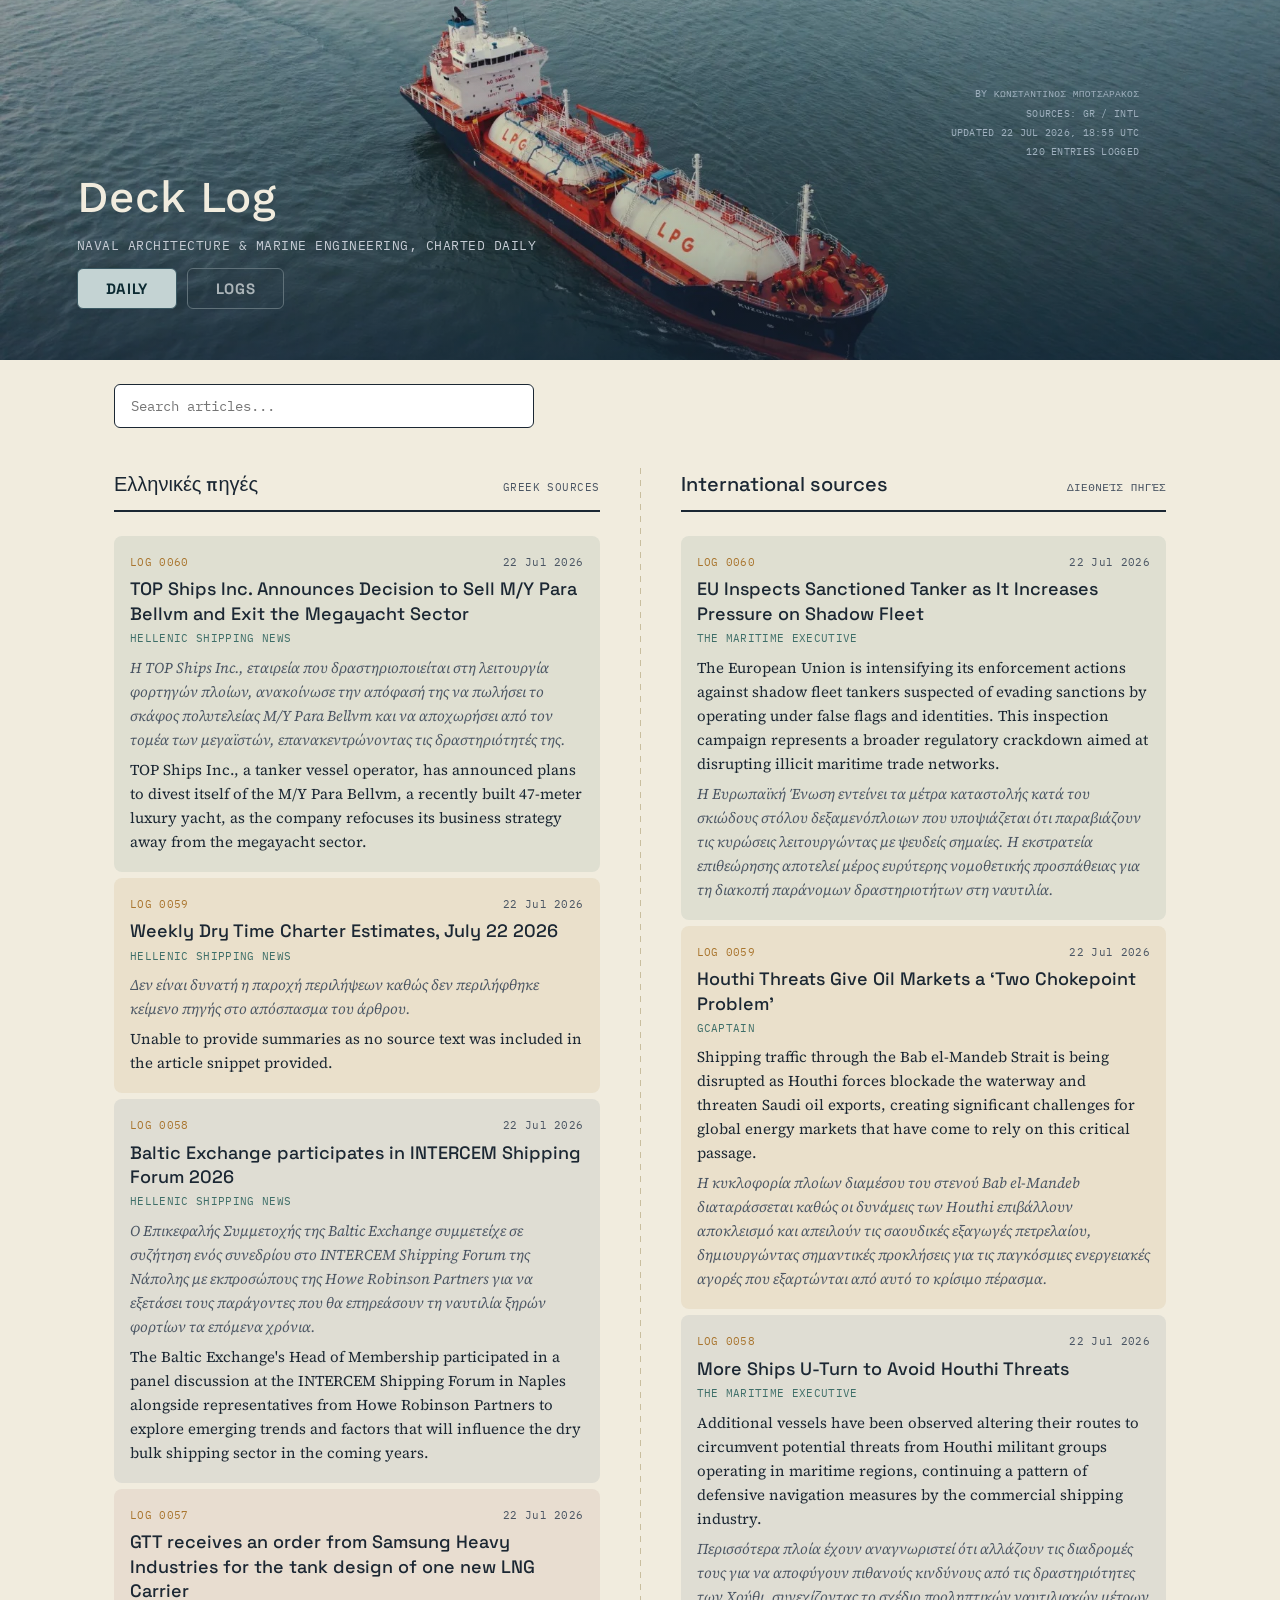
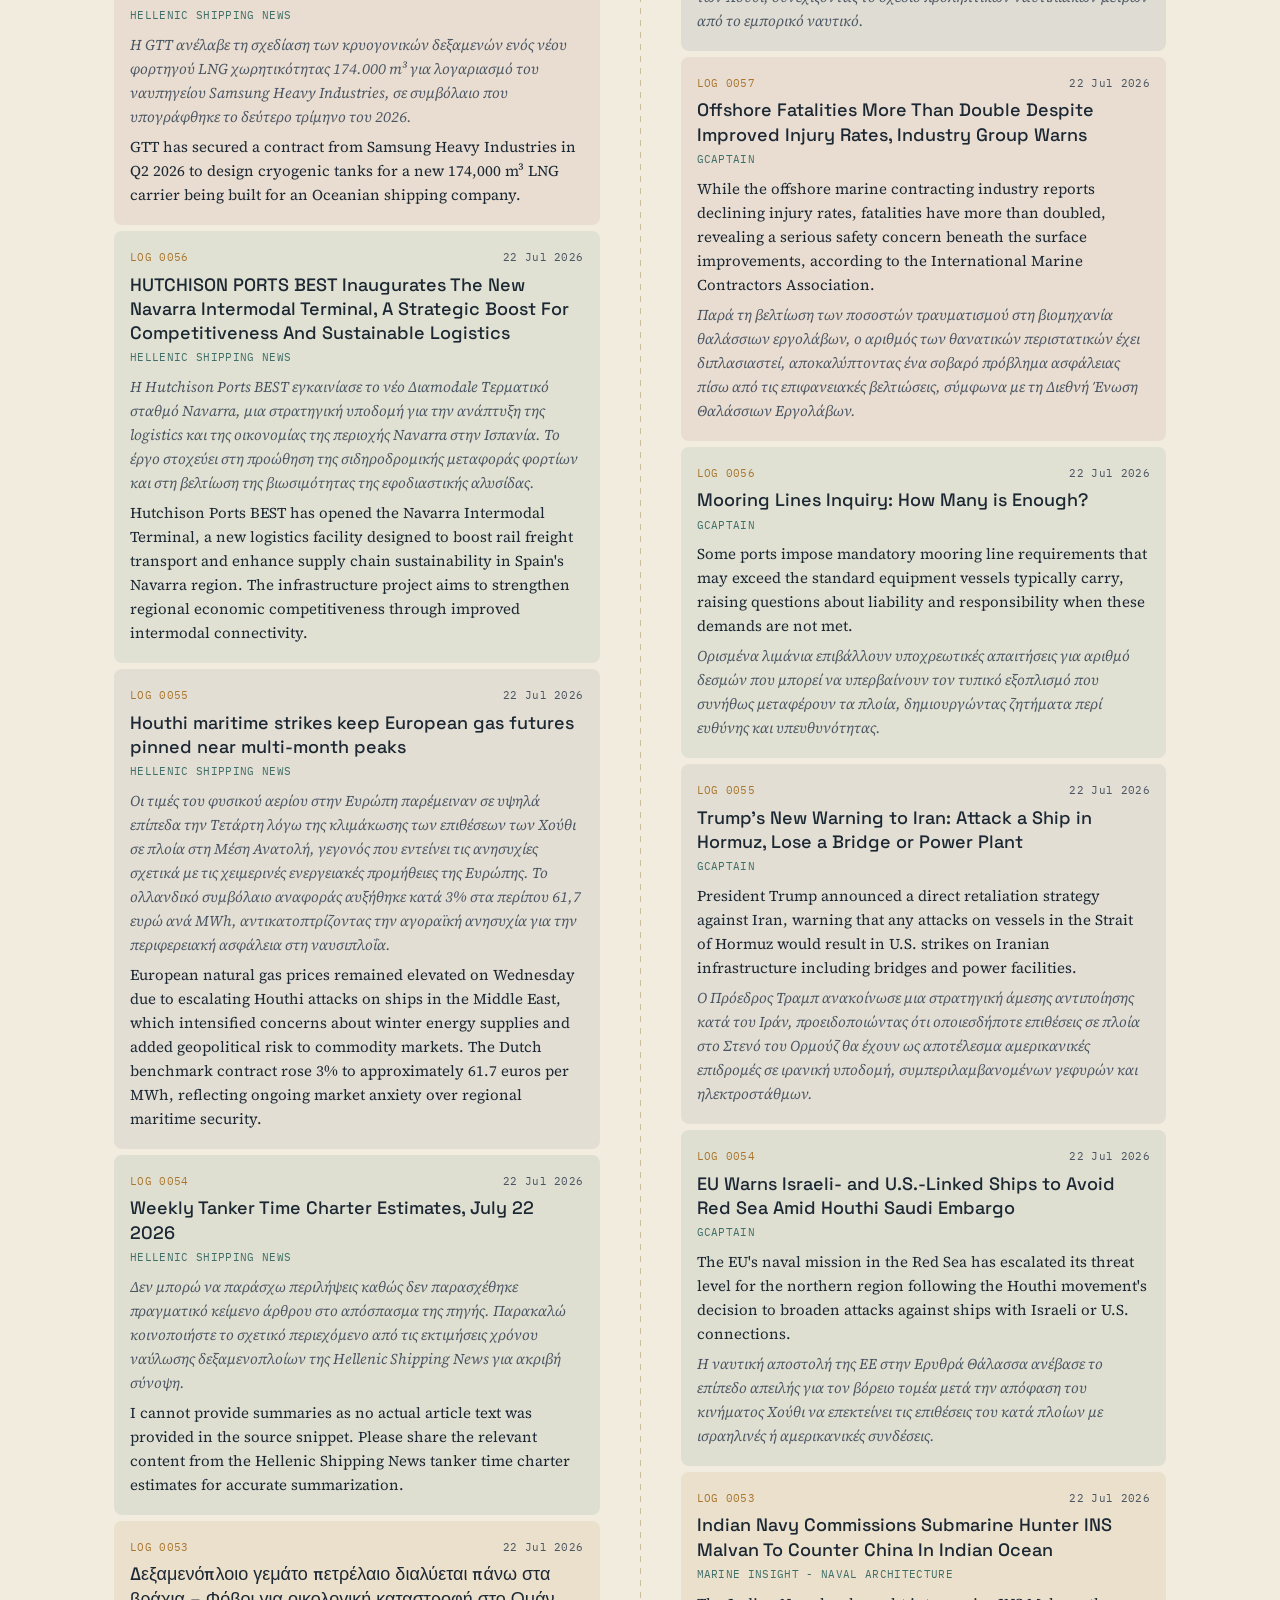
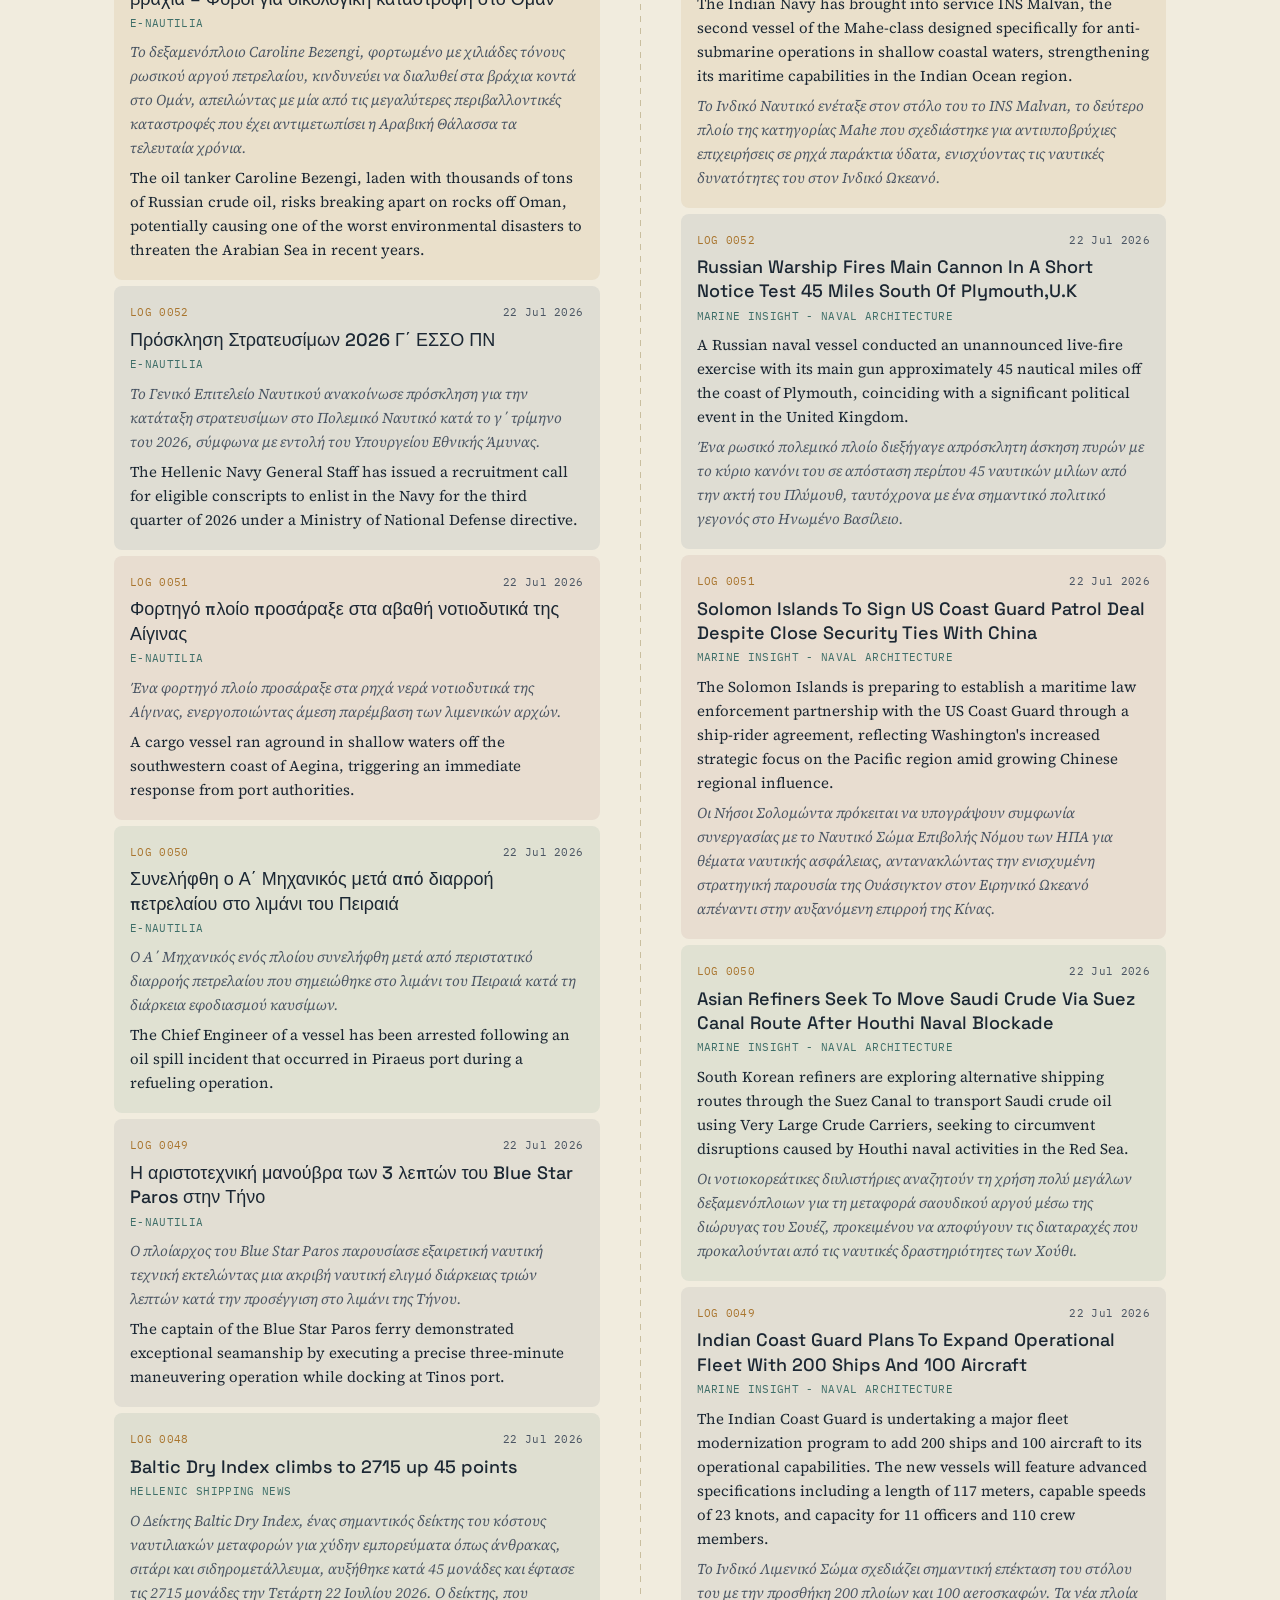
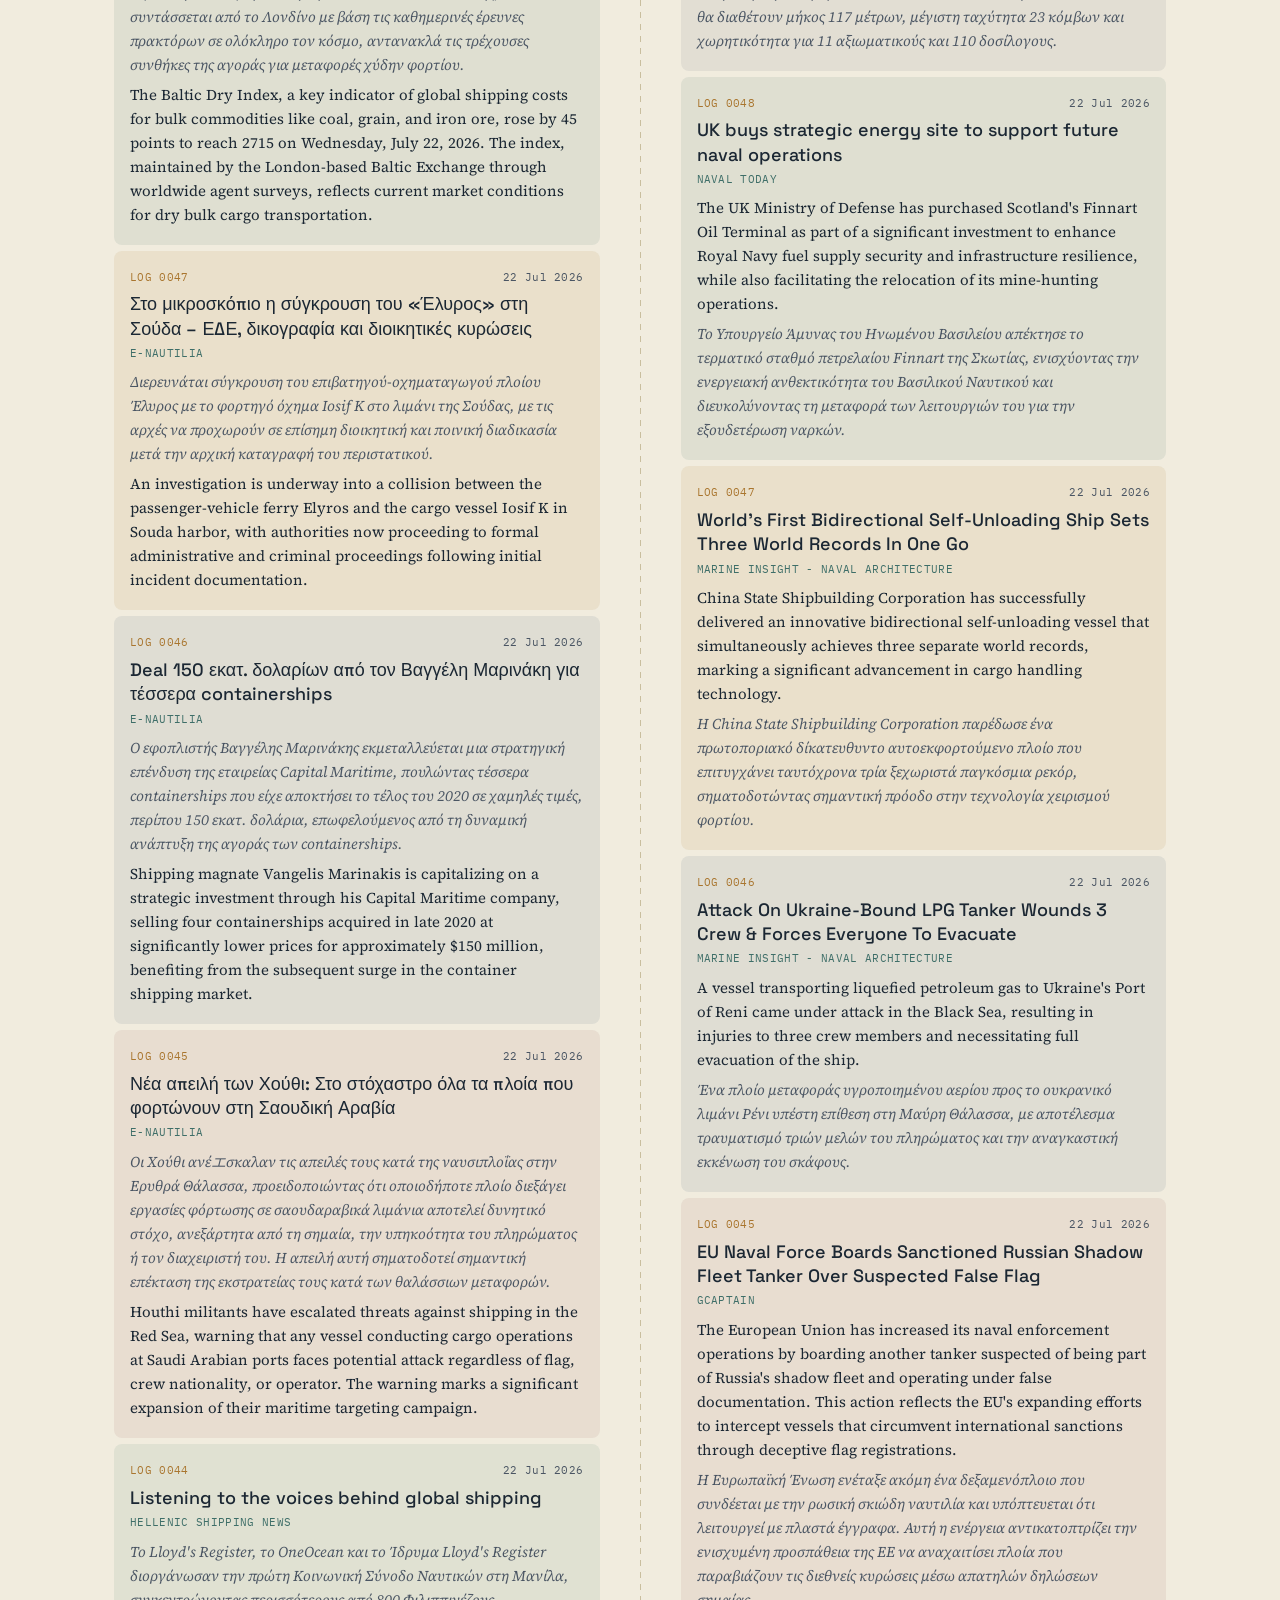
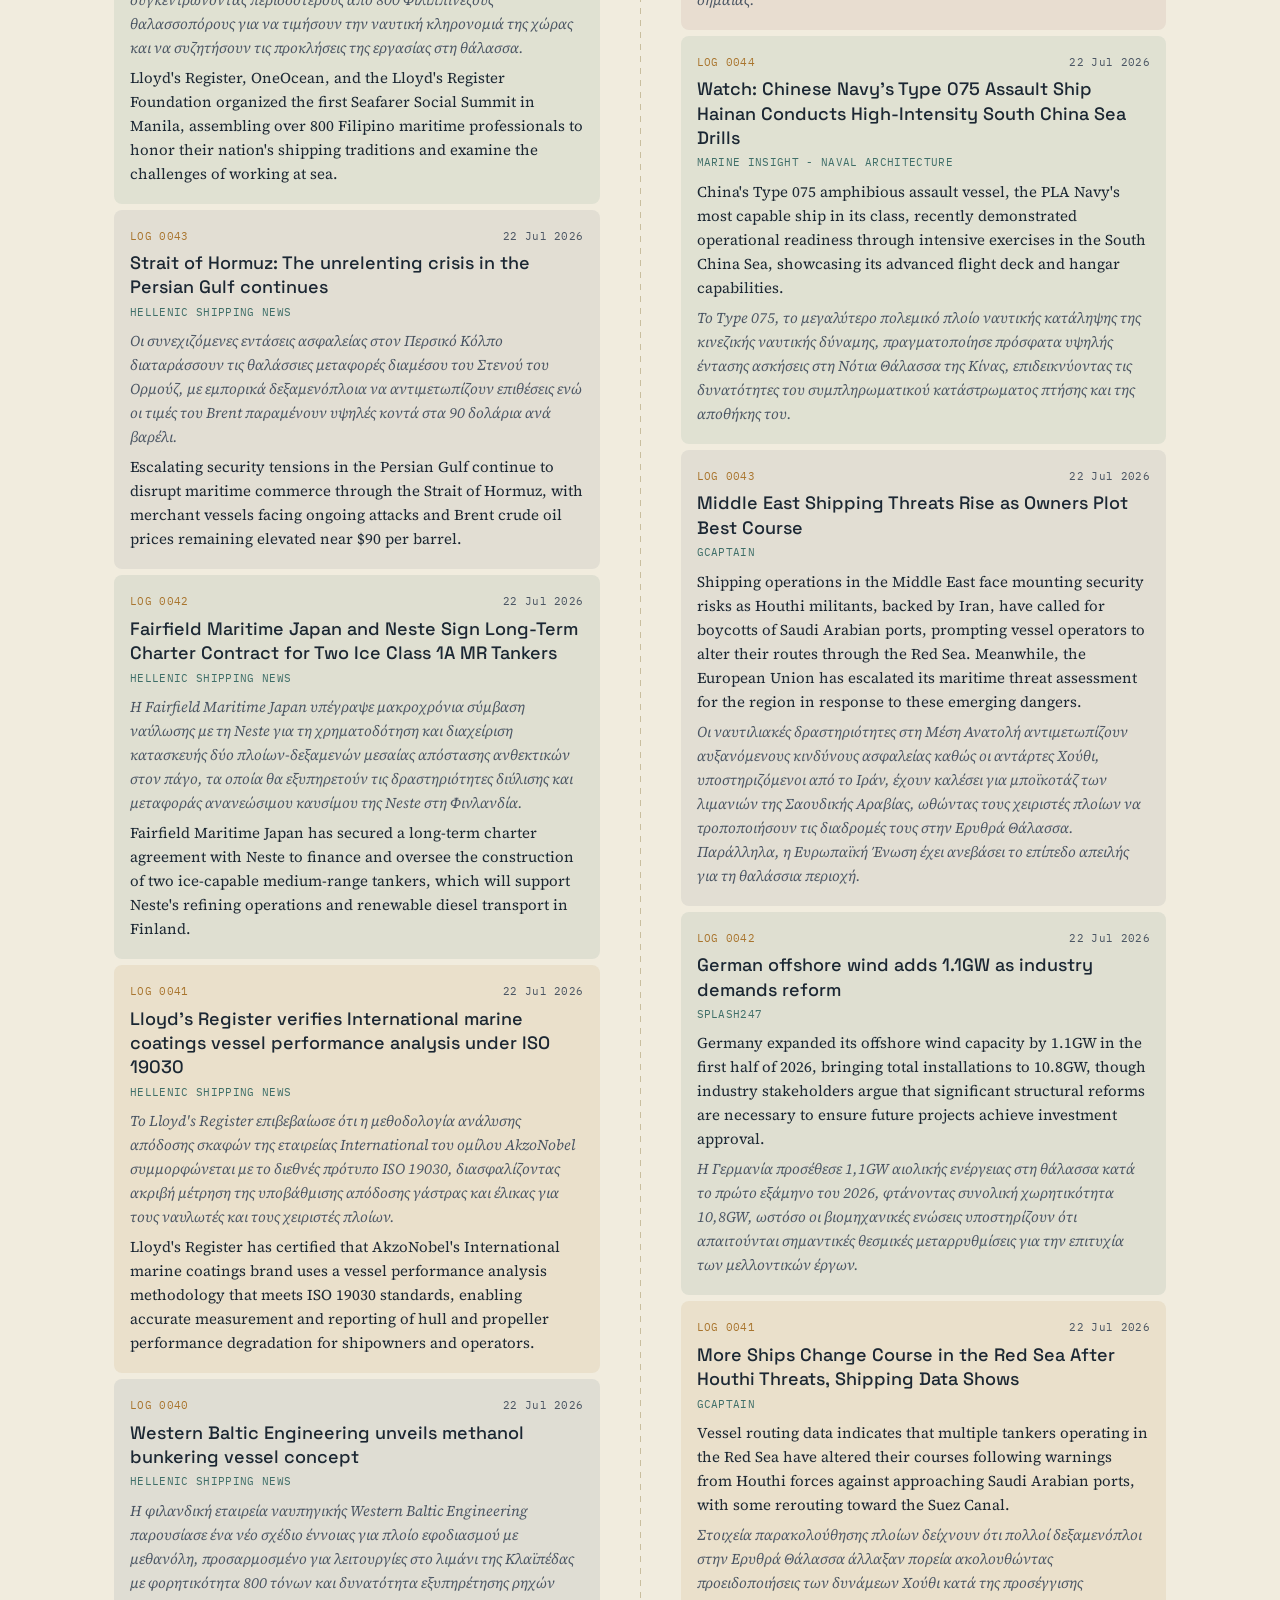
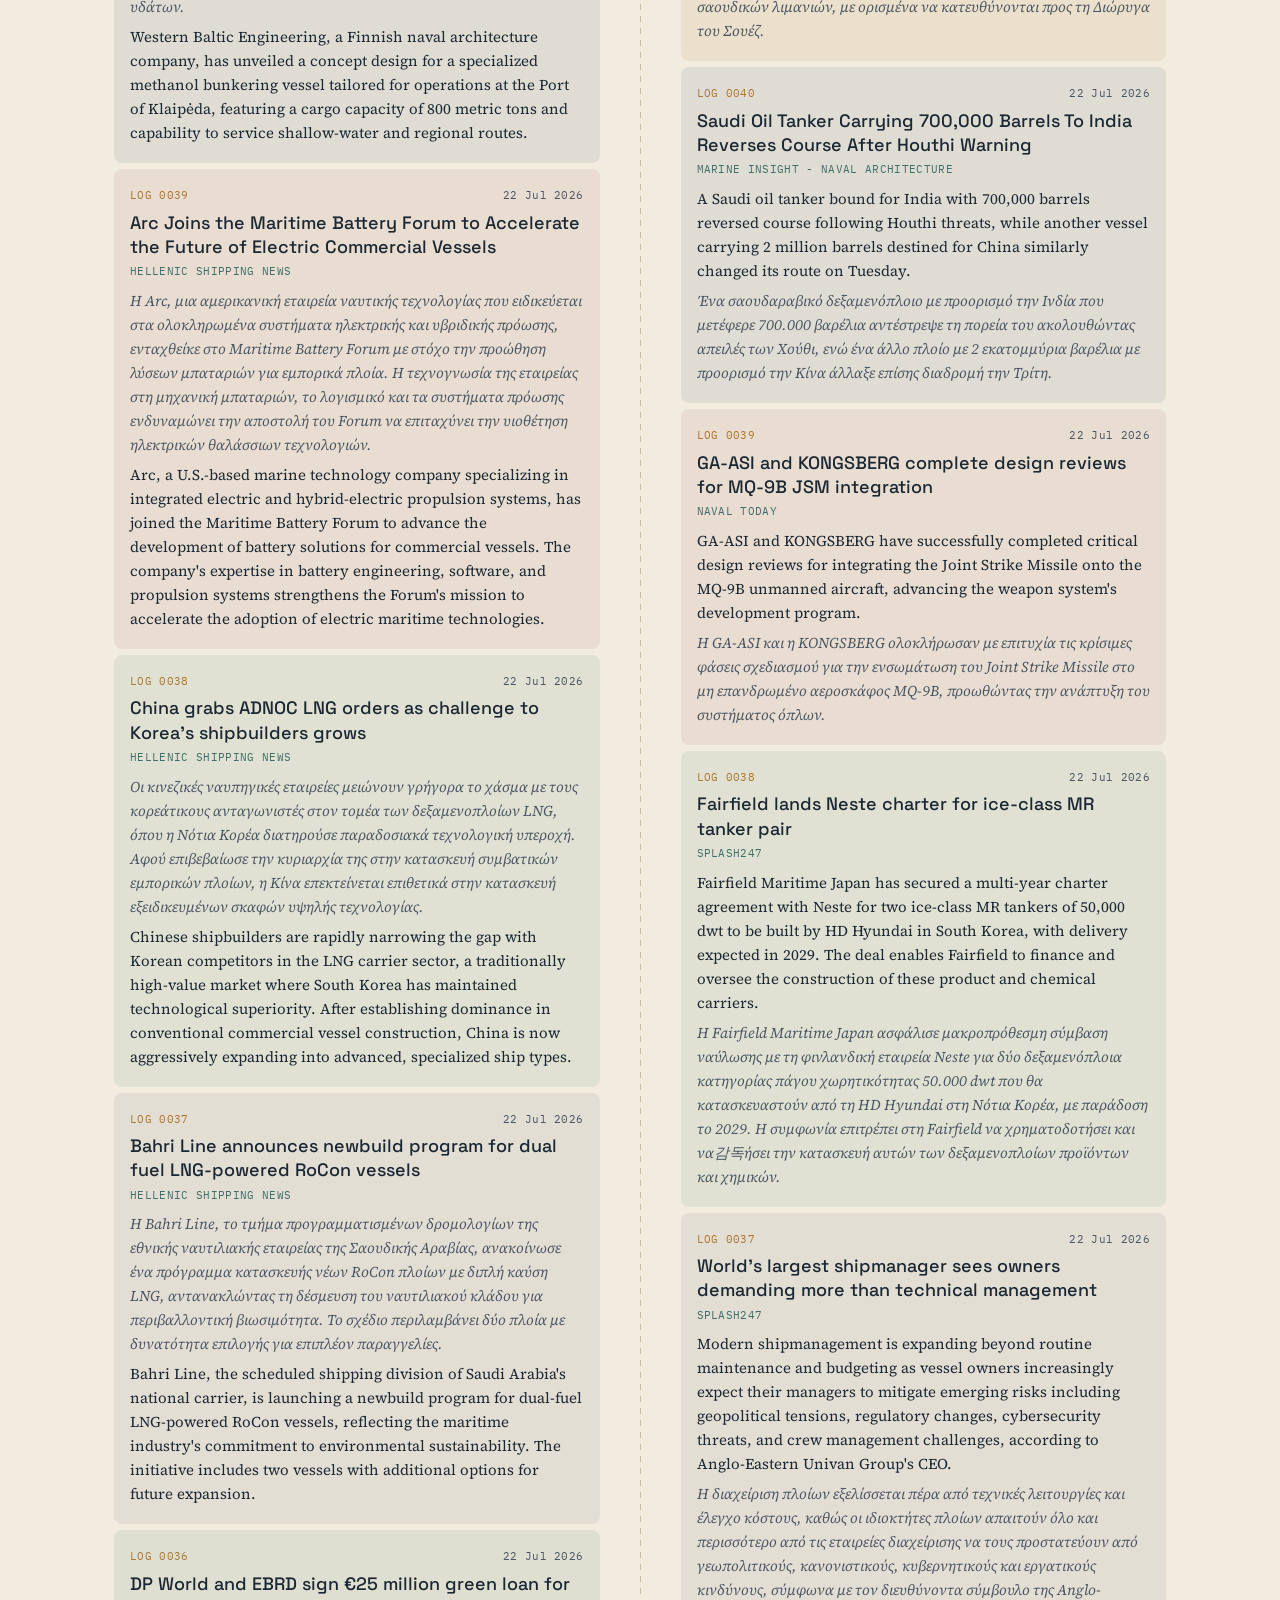
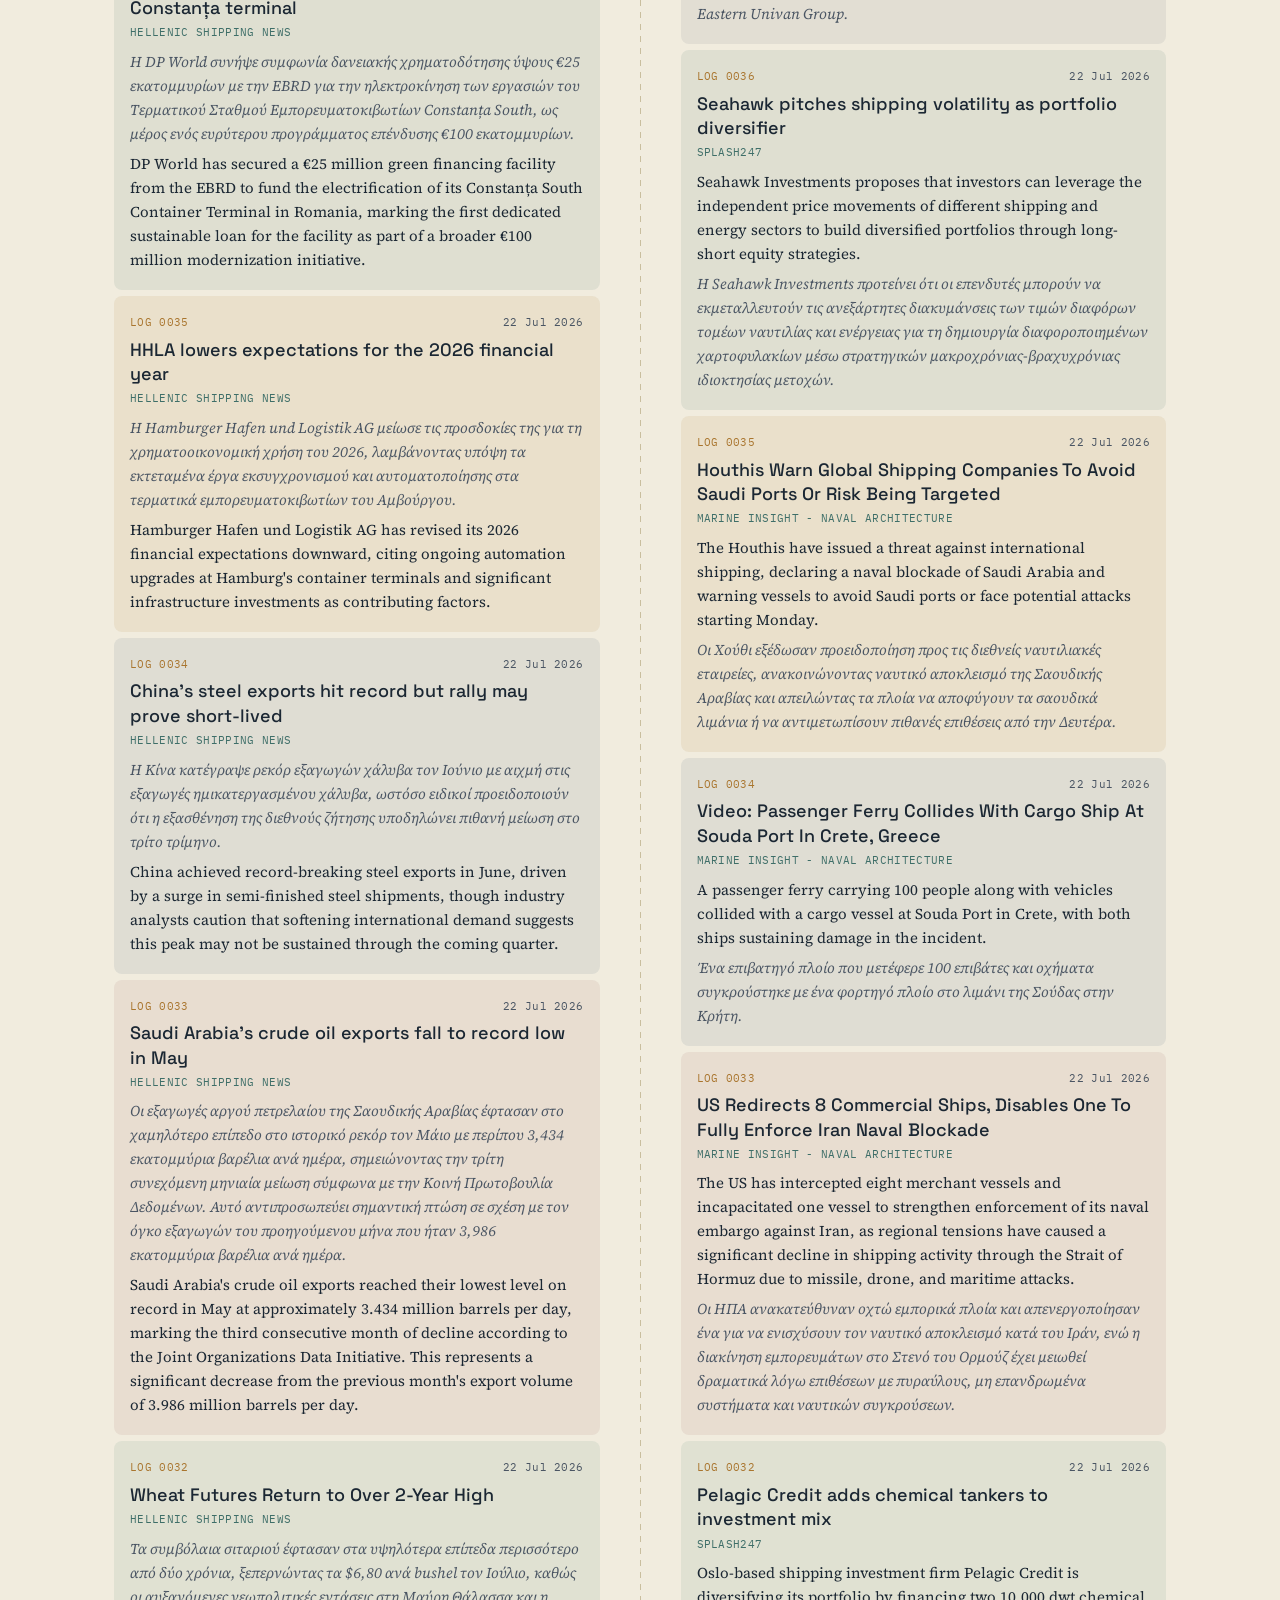
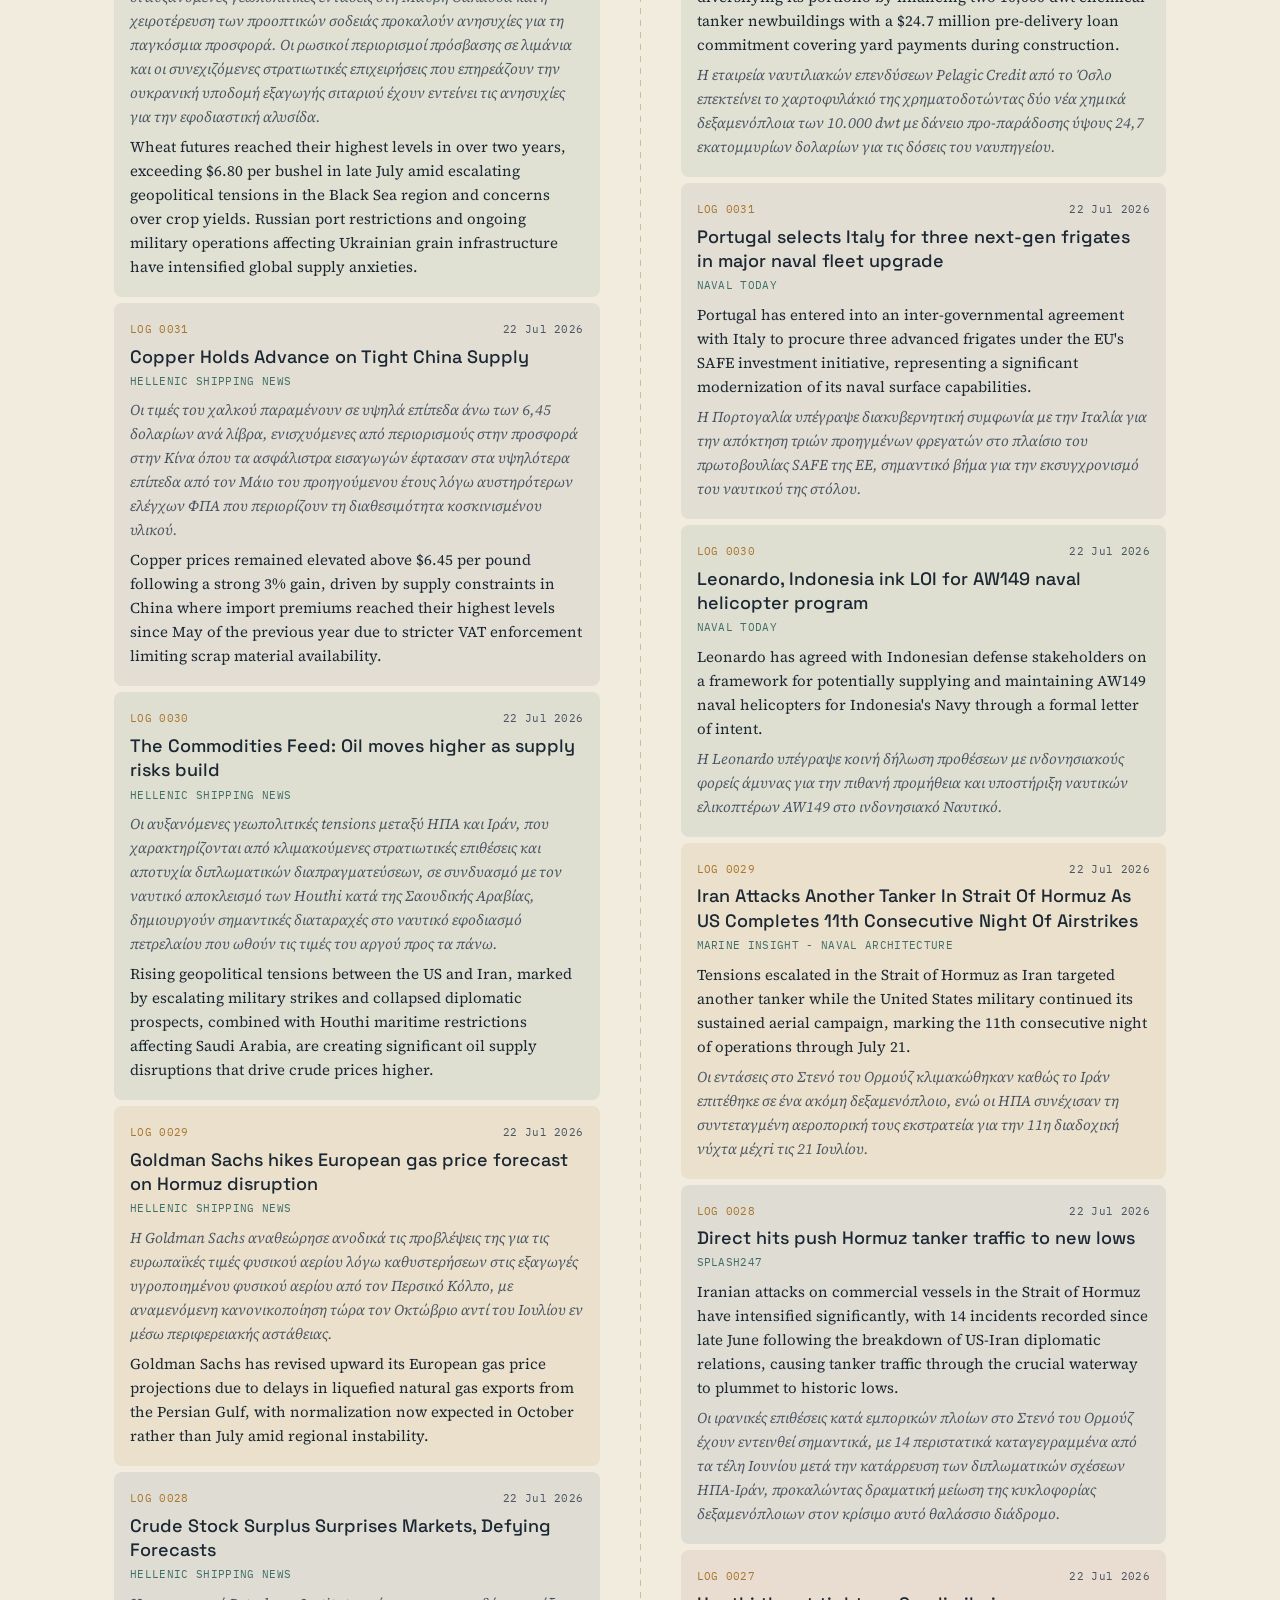
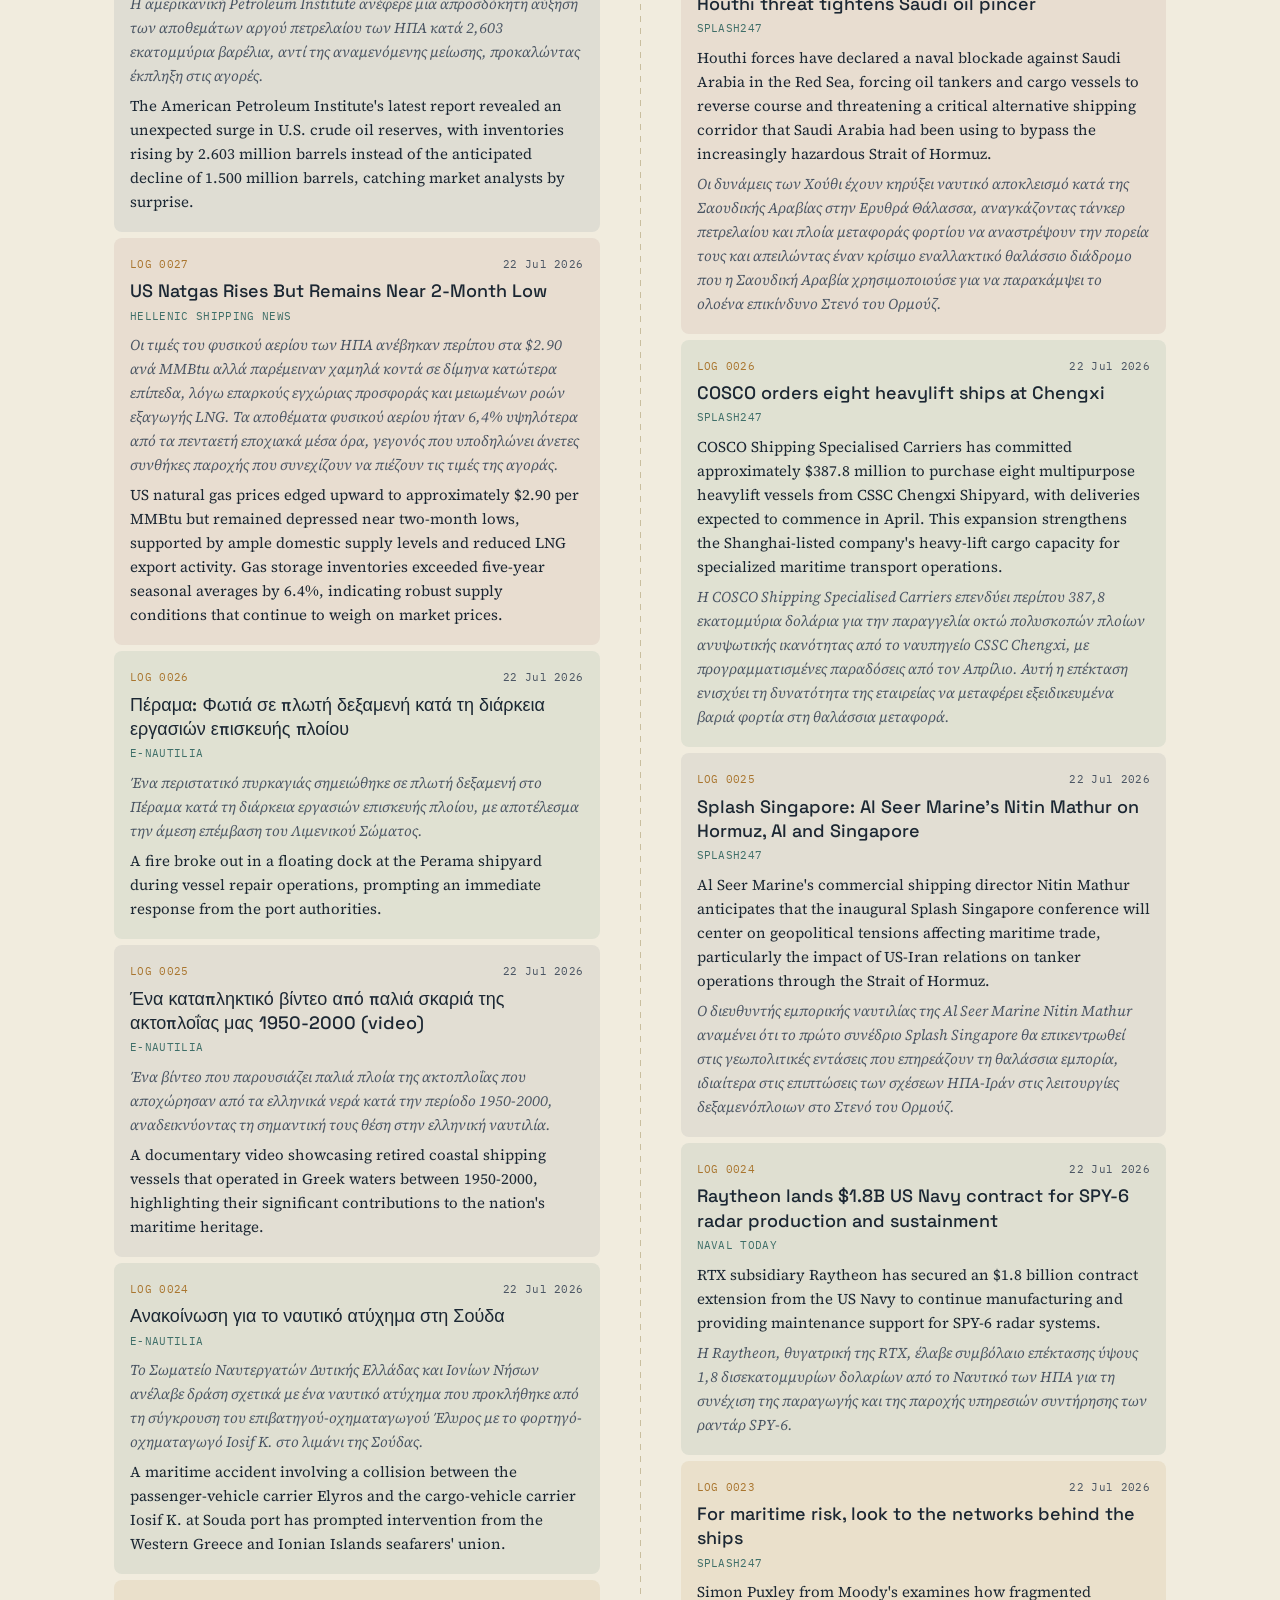
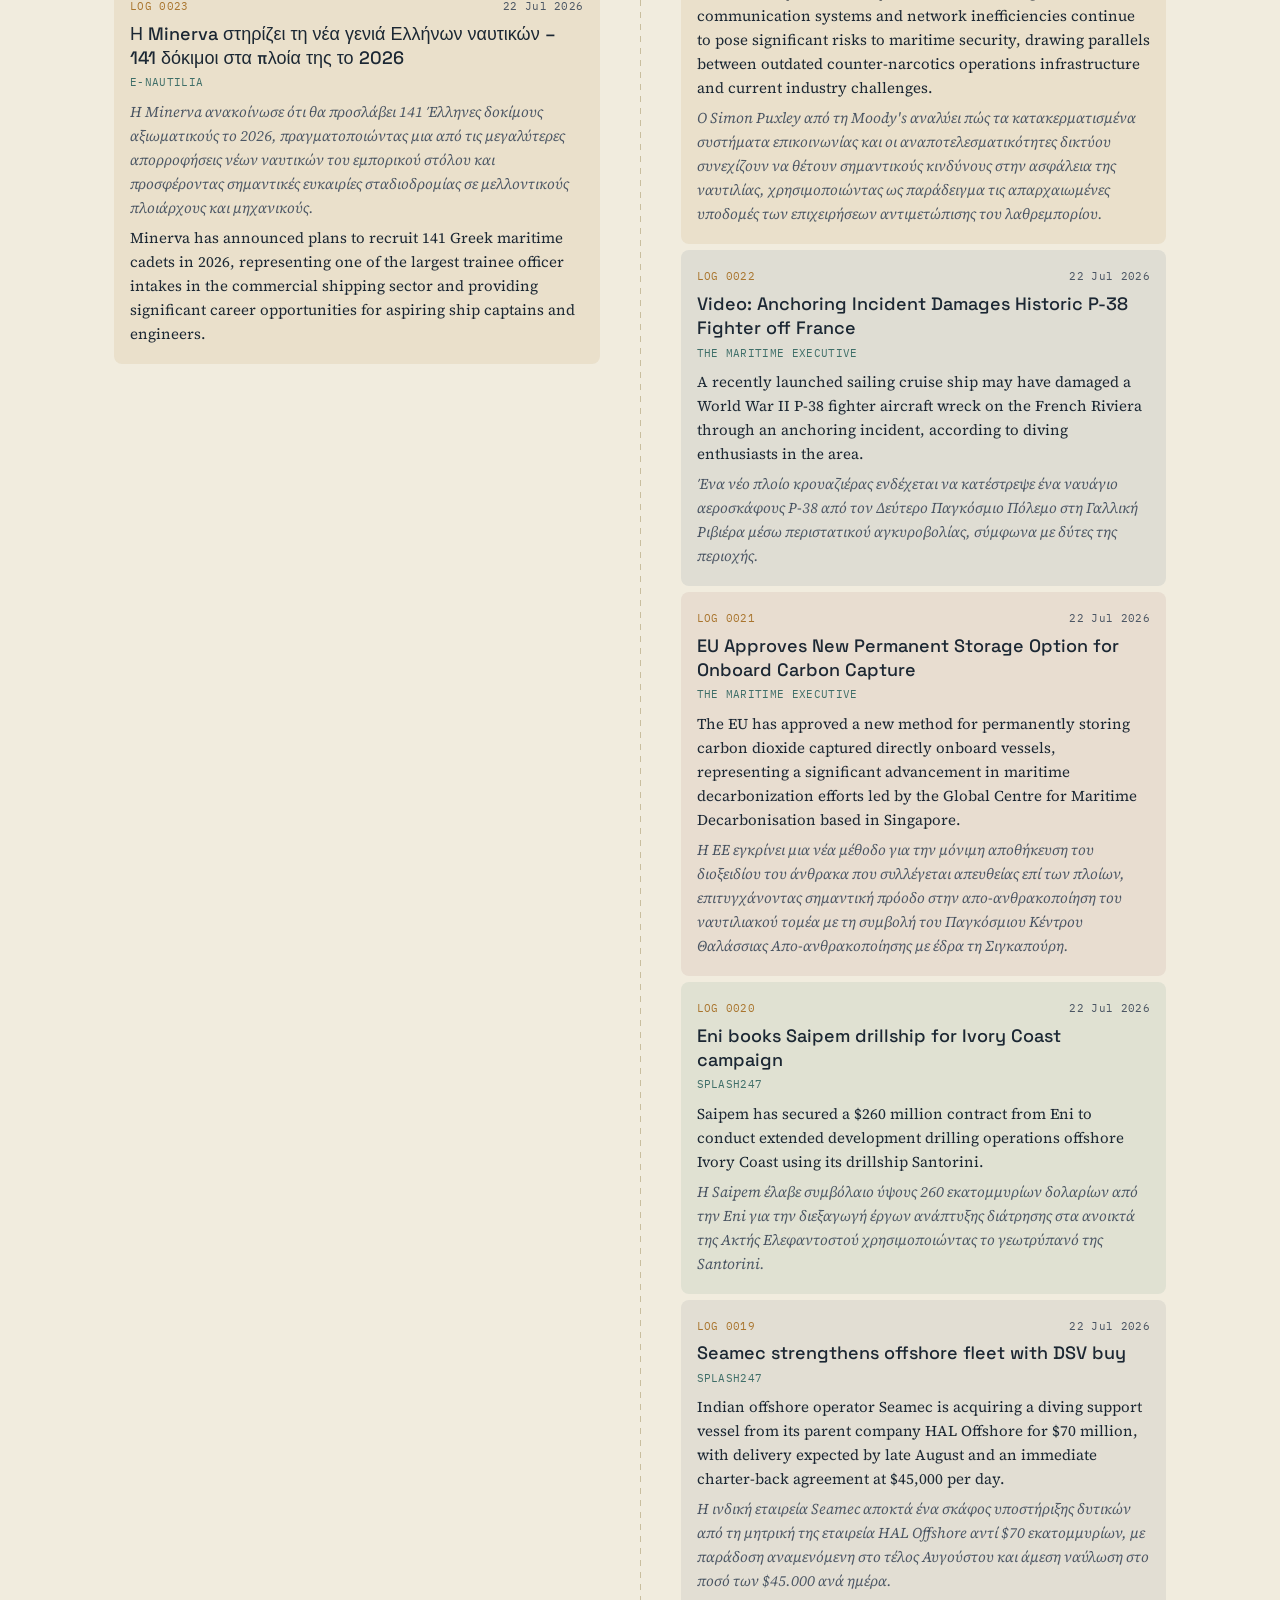
==== commit 4c57f5cd: "Auto-update: fetch new articles and rebuild site" ====
--- a/docs/index.html
+++ b/docs/index.html
@@ -34,7 +34,7 @@
   <div class="titleblock-meta">
     <span>BY ΚΩΝΣΤΑΝΤΙΝΟΣ ΜΠΟΤΣΑΡΑΚΟΣ</span>
     <span>SOURCES: GR / INTL</span>
-    <span>UPDATED 22 Jul 2026, 13:20 UTC</span>
+    <span>UPDATED 22 Jul 2026, 18:55 UTC</span>
     <span>120 ENTRIES LOGGED</span>
   </div>
 
@@ -70,15 +70,136 @@
           <span class="entry-no">LOG 0060</span>
           <span class="entry-date">22 Jul 2026</span>
         </div>
+        <h3 class="entry-title"><a href="https://www.hellenicshippingnews.com/top-ships-inc-announces-decision-to-sell-m-y-para-bellvm-and-exit-the-megayacht-sector/" target="_blank" rel="noopener">TOP Ships Inc. Announces Decision to Sell M/Y Para Bellvm and Exit the Megayacht Sector</a></h3>
+        <p class="entry-source">Hellenic Shipping News</p>
+        <p class="entry-summary summary-el">Η TOP Ships Inc., εταιρεία που δραστηριοποιείται στη λειτουργία φορτηγών πλοίων, ανακοίνωσε την απόφασή της να πωλήσει το σκάφος πολυτελείας M/Y Para Bellvm και να αποχωρήσει από τον τομέα των μεγαϊστών, επανακεντρώνοντας τις δραστηριότητές της.</p>
+        <p class="entry-summary summary-en">TOP Ships Inc., a tanker vessel operator, has announced plans to divest itself of the M/Y Para Bellvm, a recently built 47-meter luxury yacht, as the company refocuses its business strategy away from the megayacht sector.</p>
+      </article>
+      
+      <article class="entry hue-1" data-date="22 Jul 2026">
+        <div class="entry-meta">
+          <span class="entry-no">LOG 0059</span>
+          <span class="entry-date">22 Jul 2026</span>
+        </div>
+        <h3 class="entry-title"><a href="https://www.hellenicshippingnews.com/weekly-dry-time-charter-estimates-july-22-2026/" target="_blank" rel="noopener">Weekly Dry Time Charter Estimates, July 22 2026</a></h3>
+        <p class="entry-source">Hellenic Shipping News</p>
+        <p class="entry-summary summary-el">Δεν είναι δυνατή η παροχή περιλήψεων καθώς δεν περιλήφθηκε κείμενο πηγής στο απόσπασμα του άρθρου.</p>
+        <p class="entry-summary summary-en">Unable to provide summaries as no source text was included in the article snippet provided.</p>
+      </article>
+      
+      <article class="entry hue-2" data-date="22 Jul 2026">
+        <div class="entry-meta">
+          <span class="entry-no">LOG 0058</span>
+          <span class="entry-date">22 Jul 2026</span>
+        </div>
+        <h3 class="entry-title"><a href="https://www.hellenicshippingnews.com/baltic-exchange-participates-in-intercem-shipping-forum-2026/" target="_blank" rel="noopener">Baltic Exchange participates in INTERCEM Shipping Forum 2026</a></h3>
+        <p class="entry-source">Hellenic Shipping News</p>
+        <p class="entry-summary summary-el">Ο Επικεφαλής Συμμετοχής της Baltic Exchange συμμετείχε σε συζήτηση ενός συνεδρίου στο INTERCEM Shipping Forum της Νάπολης με εκπροσώπους της Howe Robinson Partners για να εξετάσει τους παράγοντες που θα επηρεάσουν τη ναυτιλία ξηρών φορτίων τα επόμενα χρόνια.</p>
+        <p class="entry-summary summary-en">The Baltic Exchange's Head of Membership participated in a panel discussion at the INTERCEM Shipping Forum in Naples alongside representatives from Howe Robinson Partners to explore emerging trends and factors that will influence the dry bulk shipping sector in the coming years.</p>
+      </article>
+      
+      <article class="entry hue-3" data-date="22 Jul 2026">
+        <div class="entry-meta">
+          <span class="entry-no">LOG 0057</span>
+          <span class="entry-date">22 Jul 2026</span>
+        </div>
+        <h3 class="entry-title"><a href="https://www.hellenicshippingnews.com/gtt-receives-an-order-from-samsung-heavy-industries-for-the-tank-design-of-one-new-lng-carrier-3/" target="_blank" rel="noopener">GTT receives an order from Samsung Heavy Industries for the tank design of one new LNG Carrier</a></h3>
+        <p class="entry-source">Hellenic Shipping News</p>
+        <p class="entry-summary summary-el">Η GTT ανέλαβε τη σχεδίαση των κρυογονικών δεξαμενών ενός νέου φορτηγού LNG χωρητικότητας 174.000 m³ για λογαριασμό του ναυπηγείου Samsung Heavy Industries, σε συμβόλαιο που υπογράφθηκε το δεύτερο τρίμηνο του 2026.</p>
+        <p class="entry-summary summary-en">GTT has secured a contract from Samsung Heavy Industries in Q2 2026 to design cryogenic tanks for a new 174,000 m³ LNG carrier being built for an Oceanian shipping company.</p>
+      </article>
+      
+      <article class="entry hue-4" data-date="22 Jul 2026">
+        <div class="entry-meta">
+          <span class="entry-no">LOG 0056</span>
+          <span class="entry-date">22 Jul 2026</span>
+        </div>
+        <h3 class="entry-title"><a href="https://www.hellenicshippingnews.com/hutchison-ports-best-inaugurates-the-new-navarra-intermodal-terminal-a-strategic-boost-for-competitiveness-and-sustainable-logistics/" target="_blank" rel="noopener">HUTCHISON PORTS BEST Inaugurates The New Navarra Intermodal Terminal, A Strategic Boost For Competitiveness And Sustainable Logistics</a></h3>
+        <p class="entry-source">Hellenic Shipping News</p>
+        <p class="entry-summary summary-el">Η Hutchison Ports BEST εγκαινίασε το νέο Διαmodale Τερματικό σταθμό Navarra, μια στρατηγική υποδομή για την ανάπτυξη της logistics και της οικονομίας της περιοχής Navarra στην Ισπανία. Το έργο στοχεύει στη προώθηση της σιδηροδρομικής μεταφοράς φορτίων και στη βελτίωση της βιωσιμότητας της εφοδιαστικής αλυσίδας.</p>
+        <p class="entry-summary summary-en">Hutchison Ports BEST has opened the Navarra Intermodal Terminal, a new logistics facility designed to boost rail freight transport and enhance supply chain sustainability in Spain's Navarra region. The infrastructure project aims to strengthen regional economic competitiveness through improved intermodal connectivity.</p>
+      </article>
+      
+      <article class="entry hue-5" data-date="22 Jul 2026">
+        <div class="entry-meta">
+          <span class="entry-no">LOG 0055</span>
+          <span class="entry-date">22 Jul 2026</span>
+        </div>
+        <h3 class="entry-title"><a href="https://www.hellenicshippingnews.com/houthi-maritime-strikes-keep-european-gas-futures-pinned-near-multi-month-peaks/" target="_blank" rel="noopener">Houthi maritime strikes keep European gas futures pinned near multi-month peaks</a></h3>
+        <p class="entry-source">Hellenic Shipping News</p>
+        <p class="entry-summary summary-el">Οι τιμές του φυσικού αερίου στην Ευρώπη παρέμειναν σε υψηλά επίπεδα την Τετάρτη λόγω της κλιμάκωσης των επιθέσεων των Χούθι σε πλοία στη Μέση Ανατολή, γεγονός που εντείνει τις ανησυχίες σχετικά με τις χειμερινές ενεργειακές προμήθειες της Ευρώπης. Το ολλανδικό συμβόλαιο αναφοράς αυξήθηκε κατά 3% στα περίπου 61,7 ευρώ ανά MWh, αντικατοπτρίζοντας την αγοραϊκή ανησυχία για την περιφερειακή ασφάλεια στη ναυσιπλοΐα.</p>
+        <p class="entry-summary summary-en">European natural gas prices remained elevated on Wednesday due to escalating Houthi attacks on ships in the Middle East, which intensified concerns about winter energy supplies and added geopolitical risk to commodity markets. The Dutch benchmark contract rose 3% to approximately 61.7 euros per MWh, reflecting ongoing market anxiety over regional maritime security.</p>
+      </article>
+      
+      <article class="entry hue-0" data-date="22 Jul 2026">
+        <div class="entry-meta">
+          <span class="entry-no">LOG 0054</span>
+          <span class="entry-date">22 Jul 2026</span>
+        </div>
+        <h3 class="entry-title"><a href="https://www.hellenicshippingnews.com/weekly-tanker-time-charter-estimates-july-22-2026/" target="_blank" rel="noopener">Weekly Tanker Time Charter Estimates, July 22 2026</a></h3>
+        <p class="entry-source">Hellenic Shipping News</p>
+        <p class="entry-summary summary-el">Δεν μπορώ να παράσχω περιλήψεις καθώς δεν παρασχέθηκε πραγματικό κείμενο άρθρου στο απόσπασμα της πηγής. Παρακαλώ κοινοποιήστε το σχετικό περιεχόμενο από τις εκτιμήσεις χρόνου ναύλωσης δεξαμενοπλοίων της Hellenic Shipping News για ακριβή σύνοψη.</p>
+        <p class="entry-summary summary-en">I cannot provide summaries as no actual article text was provided in the source snippet. Please share the relevant content from the Hellenic Shipping News tanker time charter estimates for accurate summarization.</p>
+      </article>
+      
+      <article class="entry hue-1" data-date="22 Jul 2026">
+        <div class="entry-meta">
+          <span class="entry-no">LOG 0053</span>
+          <span class="entry-date">22 Jul 2026</span>
+        </div>
+        <h3 class="entry-title"><a href="https://e-nautilia.gr/dexamenoploio-gemato-petrelaio-dialyetai-pano-sta-vrachia-fovoi-gia-oikologiki-katastrofi-sto-oman/" target="_blank" rel="noopener">Δεξαμενόπλοιο γεμάτο πετρέλαιο διαλύεται πάνω στα βράχια – Φόβοι για οικολογική καταστροφή στο Ομάν</a></h3>
+        <p class="entry-source">e-Nautilia</p>
+        <p class="entry-summary summary-el">Το δεξαμενόπλοιο Caroline Bezengi, φορτωμένο με χιλιάδες τόνους ρωσικού αργού πετρελαίου, κινδυνεύει να διαλυθεί στα βράχια κοντά στο Ομάν, απειλώντας με μία από τις μεγαλύτερες περιβαλλοντικές καταστροφές που έχει αντιμετωπίσει η Αραβική Θάλασσα τα τελευταία χρόνια.</p>
+        <p class="entry-summary summary-en">The oil tanker Caroline Bezengi, laden with thousands of tons of Russian crude oil, risks breaking apart on rocks off Oman, potentially causing one of the worst environmental disasters to threaten the Arabian Sea in recent years.</p>
+      </article>
+      
+      <article class="entry hue-2" data-date="22 Jul 2026">
+        <div class="entry-meta">
+          <span class="entry-no">LOG 0052</span>
+          <span class="entry-date">22 Jul 2026</span>
+        </div>
+        <h3 class="entry-title"><a href="https://e-nautilia.gr/prosklisi-strateusimon-2026-g-esso-pn/" target="_blank" rel="noopener">Πρόσκληση Στρατευσίμων 2026 Γ΄ ΕΣΣΟ ΠΝ</a></h3>
+        <p class="entry-source">e-Nautilia</p>
+        <p class="entry-summary summary-el">Το Γενικό Επιτελείο Ναυτικού ανακοίνωσε πρόσκληση για την κατάταξη στρατευσίμων στο Πολεμικό Ναυτικό κατά το γ΄ τρίμηνο του 2026, σύμφωνα με εντολή του Υπουργείου Εθνικής Άμυνας.</p>
+        <p class="entry-summary summary-en">The Hellenic Navy General Staff has issued a recruitment call for eligible conscripts to enlist in the Navy for the third quarter of 2026 under a Ministry of National Defense directive.</p>
+      </article>
+      
+      <article class="entry hue-3" data-date="22 Jul 2026">
+        <div class="entry-meta">
+          <span class="entry-no">LOG 0051</span>
+          <span class="entry-date">22 Jul 2026</span>
+        </div>
+        <h3 class="entry-title"><a href="https://e-nautilia.gr/fortigo-ploio-prosaraxe-avathi-notiodutika-aiginas/" target="_blank" rel="noopener">Φορτηγό πλοίο προσάραξε στα αβαθή νοτιοδυτικά της Αίγινας</a></h3>
+        <p class="entry-source">e-Nautilia</p>
+        <p class="entry-summary summary-el">Ένα φορτηγό πλοίο προσάραξε στα ρηχά νερά νοτιοδυτικά της Αίγινας, ενεργοποιώντας άμεση παρέμβαση των λιμενικών αρχών.</p>
+        <p class="entry-summary summary-en">A cargo vessel ran aground in shallow waters off the southwestern coast of Aegina, triggering an immediate response from port authorities.</p>
+      </article>
+      
+      <article class="entry hue-4" data-date="22 Jul 2026">
+        <div class="entry-meta">
+          <span class="entry-no">LOG 0050</span>
+          <span class="entry-date">22 Jul 2026</span>
+        </div>
+        <h3 class="entry-title"><a href="https://e-nautilia.gr/sunelifthei-a-mixanikos-meta-apo-diarroh-petrelaiou/" target="_blank" rel="noopener">Συνελήφθη ο Α΄ Μηχανικός μετά από διαρροή πετρελαίου στο λιμάνι του Πειραιά</a></h3>
+        <p class="entry-source">e-Nautilia</p>
+        <p class="entry-summary summary-el">Ο Α΄ Μηχανικός ενός πλοίου συνελήφθη μετά από περιστατικό διαρροής πετρελαίου που σημειώθηκε στο λιμάνι του Πειραιά κατά τη διάρκεια εφοδιασμού καυσίμων.</p>
+        <p class="entry-summary summary-en">The Chief Engineer of a vessel has been arrested following an oil spill incident that occurred in Piraeus port during a refueling operation.</p>
+      </article>
+      
+      <article class="entry hue-5" data-date="22 Jul 2026">
+        <div class="entry-meta">
+          <span class="entry-no">LOG 0049</span>
+          <span class="entry-date">22 Jul 2026</span>
+        </div>
         <h3 class="entry-title"><a href="https://e-nautilia.gr/aristotexniki-manouvra-3-lepton-blue-star-paros-tino/" target="_blank" rel="noopener">Η αριστοτεχνική μανούβρα των 3 λεπτών του Blue Star Paros στην Τήνο</a></h3>
         <p class="entry-source">e-Nautilia</p>
         <p class="entry-summary summary-el">Ο πλοίαρχος του Blue Star Paros παρουσίασε εξαιρετική ναυτική τεχνική εκτελώντας μια ακριβή ναυτική ελιγμό διάρκειας τριών λεπτών κατά την προσέγγιση στο λιμάνι της Τήνου.</p>
         <p class="entry-summary summary-en">The captain of the Blue Star Paros ferry demonstrated exceptional seamanship by executing a precise three-minute maneuvering operation while docking at Tinos port.</p>
       </article>
       
-      <article class="entry hue-1" data-date="22 Jul 2026">
-        <div class="entry-meta">
-          <span class="entry-no">LOG 0059</span>
+      <article class="entry hue-0" data-date="22 Jul 2026">
+        <div class="entry-meta">
+          <span class="entry-no">LOG 0048</span>
           <span class="entry-date">22 Jul 2026</span>
         </div>
         <h3 class="entry-title"><a href="https://www.hellenicshippingnews.com/baltic-dry-index-climbs-to-2715-up-45-points/" target="_blank" rel="noopener">Baltic Dry Index climbs to 2715 up 45 points</a></h3>
@@ -87,9 +208,9 @@
         <p class="entry-summary summary-en">The Baltic Dry Index, a key indicator of global shipping costs for bulk commodities like coal, grain, and iron ore, rose by 45 points to reach 2715 on Wednesday, July 22, 2026. The index, maintained by the London-based Baltic Exchange through worldwide agent surveys, reflects current market conditions for dry bulk cargo transportation.</p>
       </article>
       
-      <article class="entry hue-2" data-date="22 Jul 2026">
-        <div class="entry-meta">
-          <span class="entry-no">LOG 0058</span>
+      <article class="entry hue-1" data-date="22 Jul 2026">
+        <div class="entry-meta">
+          <span class="entry-no">LOG 0047</span>
           <span class="entry-date">22 Jul 2026</span>
         </div>
         <h3 class="entry-title"><a href="https://e-nautilia.gr/sto-mikroskopio-hs-ygkroush-tou-elyros-sthn-souda-ede/" target="_blank" rel="noopener">Στο μικροσκόπιο η σύγκρουση του «Έλυρος» στη Σούδα – ΕΔΕ, δικογραφία και διοικητικές κυρώσεις</a></h3>
@@ -98,9 +219,9 @@
         <p class="entry-summary summary-en">An investigation is underway into a collision between the passenger-vehicle ferry Elyros and the cargo vessel Iosif K in Souda harbor, with authorities now proceeding to formal administrative and criminal proceedings following initial incident documentation.</p>
       </article>
       
-      <article class="entry hue-3" data-date="22 Jul 2026">
-        <div class="entry-meta">
-          <span class="entry-no">LOG 0057</span>
+      <article class="entry hue-2" data-date="22 Jul 2026">
+        <div class="entry-meta">
+          <span class="entry-no">LOG 0046</span>
           <span class="entry-date">22 Jul 2026</span>
         </div>
         <h3 class="entry-title"><a href="https://e-nautilia.gr/deal-150-ekat-dolarion-apo-ton-vangeli-marinaki-gia-tessera-containerships/" target="_blank" rel="noopener">Deal 150 εκατ. δολαρίων από τον Βαγγέλη Μαρινάκη για τέσσερα containerships</a></h3>
@@ -109,9 +230,9 @@
         <p class="entry-summary summary-en">Shipping magnate Vangelis Marinakis is capitalizing on a strategic investment through his Capital Maritime company, selling four containerships acquired in late 2020 at significantly lower prices for approximately $150 million, benefiting from the subsequent surge in the container shipping market.</p>
       </article>
       
-      <article class="entry hue-4" data-date="22 Jul 2026">
-        <div class="entry-meta">
-          <span class="entry-no">LOG 0056</span>
+      <article class="entry hue-3" data-date="22 Jul 2026">
+        <div class="entry-meta">
+          <span class="entry-no">LOG 0045</span>
           <span class="entry-date">22 Jul 2026</span>
         </div>
         <h3 class="entry-title"><a href="https://e-nautilia.gr/houthi-sto-stoxastro-ta-ploia-pou-fortwnoun-saoudikh-aravia/" target="_blank" rel="noopener">Νέα απειλή των Χούθι: Στο στόχαστρο όλα τα πλοία που φορτώνουν στη Σαουδική Αραβία</a></h3>
@@ -120,9 +241,9 @@
         <p class="entry-summary summary-en">Houthi militants have escalated threats against shipping in the Red Sea, warning that any vessel conducting cargo operations at Saudi Arabian ports faces potential attack regardless of flag, crew nationality, or operator. The warning marks a significant expansion of their maritime targeting campaign.</p>
       </article>
       
-      <article class="entry hue-5" data-date="22 Jul 2026">
-        <div class="entry-meta">
-          <span class="entry-no">LOG 0055</span>
+      <article class="entry hue-4" data-date="22 Jul 2026">
+        <div class="entry-meta">
+          <span class="entry-no">LOG 0044</span>
           <span class="entry-date">22 Jul 2026</span>
         </div>
         <h3 class="entry-title"><a href="https://www.hellenicshippingnews.com/listening-to-the-voices-behind-global-shipping/" target="_blank" rel="noopener">Listening to the voices behind global shipping</a></h3>
@@ -131,9 +252,9 @@
         <p class="entry-summary summary-en">Lloyd's Register, OneOcean, and the Lloyd's Register Foundation organized the first Seafarer Social Summit in Manila, assembling over 800 Filipino maritime professionals to honor their nation's shipping traditions and examine the challenges of working at sea.</p>
       </article>
       
-      <article class="entry hue-0" data-date="22 Jul 2026">
-        <div class="entry-meta">
-          <span class="entry-no">LOG 0054</span>
+      <article class="entry hue-5" data-date="22 Jul 2026">
+        <div class="entry-meta">
+          <span class="entry-no">LOG 0043</span>
           <span class="entry-date">22 Jul 2026</span>
         </div>
         <h3 class="entry-title"><a href="https://www.hellenicshippingnews.com/strait-of-hormuz-the-unrelenting-crisis-in-the-persian-gulf-continues/" target="_blank" rel="noopener">Strait of Hormuz: The unrelenting crisis in the Persian Gulf continues</a></h3>
@@ -142,9 +263,9 @@
         <p class="entry-summary summary-en">Escalating security tensions in the Persian Gulf continue to disrupt maritime commerce through the Strait of Hormuz, with merchant vessels facing ongoing attacks and Brent crude oil prices remaining elevated near $90 per barrel.</p>
       </article>
       
-      <article class="entry hue-1" data-date="22 Jul 2026">
-        <div class="entry-meta">
-          <span class="entry-no">LOG 0053</span>
+      <article class="entry hue-0" data-date="22 Jul 2026">
+        <div class="entry-meta">
+          <span class="entry-no">LOG 0042</span>
           <span class="entry-date">22 Jul 2026</span>
         </div>
         <h3 class="entry-title"><a href="https://www.hellenicshippingnews.com/fairfield-maritime-japan-and-neste-sign-long-term-charter-contract-for-two-ice-class-1a-mr-tankers/" target="_blank" rel="noopener">Fairfield Maritime Japan and Neste Sign Long-Term Charter Contract for Two Ice Class 1A MR Tankers</a></h3>
@@ -153,9 +274,9 @@
         <p class="entry-summary summary-en">Fairfield Maritime Japan has secured a long-term charter agreement with Neste to finance and oversee the construction of two ice-capable medium-range tankers, which will support Neste's refining operations and renewable diesel transport in Finland.</p>
       </article>
       
-      <article class="entry hue-2" data-date="22 Jul 2026">
-        <div class="entry-meta">
-          <span class="entry-no">LOG 0052</span>
+      <article class="entry hue-1" data-date="22 Jul 2026">
+        <div class="entry-meta">
+          <span class="entry-no">LOG 0041</span>
           <span class="entry-date">22 Jul 2026</span>
         </div>
         <h3 class="entry-title"><a href="https://www.hellenicshippingnews.com/lloyds-register-verifies-international-marine-coatings-vessel-performance-analysis-under-iso-19030/" target="_blank" rel="noopener">Lloyd’s Register verifies International marine coatings vessel performance analysis under ISO 19030</a></h3>
@@ -164,9 +285,9 @@
         <p class="entry-summary summary-en">Lloyd's Register has certified that AkzoNobel's International marine coatings brand uses a vessel performance analysis methodology that meets ISO 19030 standards, enabling accurate measurement and reporting of hull and propeller performance degradation for shipowners and operators.</p>
       </article>
       
-      <article class="entry hue-3" data-date="22 Jul 2026">
-        <div class="entry-meta">
-          <span class="entry-no">LOG 0051</span>
+      <article class="entry hue-2" data-date="22 Jul 2026">
+        <div class="entry-meta">
+          <span class="entry-no">LOG 0040</span>
           <span class="entry-date">22 Jul 2026</span>
         </div>
         <h3 class="entry-title"><a href="https://www.hellenicshippingnews.com/western-baltic-engineering-unveils-methanol-bunkering-vessel-concept/" target="_blank" rel="noopener">Western Baltic Engineering unveils methanol bunkering vessel concept</a></h3>
@@ -175,9 +296,9 @@
         <p class="entry-summary summary-en">Western Baltic Engineering, a Finnish naval architecture company, has unveiled a concept design for a specialized methanol bunkering vessel tailored for operations at the Port of Klaipėda, featuring a cargo capacity of 800 metric tons and capability to service shallow-water and regional routes.</p>
       </article>
       
-      <article class="entry hue-4" data-date="22 Jul 2026">
-        <div class="entry-meta">
-          <span class="entry-no">LOG 0050</span>
+      <article class="entry hue-3" data-date="22 Jul 2026">
+        <div class="entry-meta">
+          <span class="entry-no">LOG 0039</span>
           <span class="entry-date">22 Jul 2026</span>
         </div>
         <h3 class="entry-title"><a href="https://www.hellenicshippingnews.com/arc-joins-the-maritime-battery-forum-to-accelerate-the-future-of-electric-commercial-vessels/" target="_blank" rel="noopener">Arc Joins the Maritime Battery Forum to Accelerate the Future of Electric Commercial Vessels</a></h3>
@@ -186,9 +307,9 @@
         <p class="entry-summary summary-en">Arc, a U.S.-based marine technology company specializing in integrated electric and hybrid-electric propulsion systems, has joined the Maritime Battery Forum to advance the development of battery solutions for commercial vessels. The company's expertise in battery engineering, software, and propulsion systems strengthens the Forum's mission to accelerate the adoption of electric maritime technologies.</p>
       </article>
       
-      <article class="entry hue-5" data-date="22 Jul 2026">
-        <div class="entry-meta">
-          <span class="entry-no">LOG 0049</span>
+      <article class="entry hue-4" data-date="22 Jul 2026">
+        <div class="entry-meta">
+          <span class="entry-no">LOG 0038</span>
           <span class="entry-date">22 Jul 2026</span>
         </div>
         <h3 class="entry-title"><a href="https://www.hellenicshippingnews.com/china-grabs-adnoc-lng-orders-as-challenge-to-koreas-shipbuilders-grows/" target="_blank" rel="noopener">China grabs ADNOC LNG orders as challenge to Korea’s shipbuilders grows</a></h3>
@@ -197,9 +318,9 @@
         <p class="entry-summary summary-en">Chinese shipbuilders are rapidly narrowing the gap with Korean competitors in the LNG carrier sector, a traditionally high-value market where South Korea has maintained technological superiority. After establishing dominance in conventional commercial vessel construction, China is now aggressively expanding into advanced, specialized ship types.</p>
       </article>
       
-      <article class="entry hue-0" data-date="22 Jul 2026">
-        <div class="entry-meta">
-          <span class="entry-no">LOG 0048</span>
+      <article class="entry hue-5" data-date="22 Jul 2026">
+        <div class="entry-meta">
+          <span class="entry-no">LOG 0037</span>
           <span class="entry-date">22 Jul 2026</span>
         </div>
         <h3 class="entry-title"><a href="https://www.hellenicshippingnews.com/bahri-line-announces-newbuild-program-for-dual-fuel-lng-powered-rocon-vessels/" target="_blank" rel="noopener">Bahri Line announces newbuild program for dual fuel LNG-powered RoCon vessels</a></h3>
@@ -208,9 +329,9 @@
         <p class="entry-summary summary-en">Bahri Line, the scheduled shipping division of Saudi Arabia's national carrier, is launching a newbuild program for dual-fuel LNG-powered RoCon vessels, reflecting the maritime industry's commitment to environmental sustainability. The initiative includes two vessels with additional options for future expansion.</p>
       </article>
       
-      <article class="entry hue-1" data-date="22 Jul 2026">
-        <div class="entry-meta">
-          <span class="entry-no">LOG 0047</span>
+      <article class="entry hue-0" data-date="22 Jul 2026">
+        <div class="entry-meta">
+          <span class="entry-no">LOG 0036</span>
           <span class="entry-date">22 Jul 2026</span>
         </div>
         <h3 class="entry-title"><a href="https://www.hellenicshippingnews.com/dp-world-and-ebrd-sign-e25-million-green-loan-for-constanta-terminal/" target="_blank" rel="noopener">DP World and EBRD sign €25 million green loan for Constanța terminal</a></h3>
@@ -219,9 +340,9 @@
         <p class="entry-summary summary-en">DP World has secured a €25 million green financing facility from the EBRD to fund the electrification of its Constanța South Container Terminal in Romania, marking the first dedicated sustainable loan for the facility as part of a broader €100 million modernization initiative.</p>
       </article>
       
-      <article class="entry hue-2" data-date="22 Jul 2026">
-        <div class="entry-meta">
-          <span class="entry-no">LOG 0046</span>
+      <article class="entry hue-1" data-date="22 Jul 2026">
+        <div class="entry-meta">
+          <span class="entry-no">LOG 0035</span>
           <span class="entry-date">22 Jul 2026</span>
         </div>
         <h3 class="entry-title"><a href="https://www.hellenicshippingnews.com/hhla-lowers-expectations-for-the-2026-financial-year/" target="_blank" rel="noopener">HHLA lowers expectations for the 2026 financial year</a></h3>
@@ -230,9 +351,9 @@
         <p class="entry-summary summary-en">Hamburger Hafen und Logistik AG has revised its 2026 financial expectations downward, citing ongoing automation upgrades at Hamburg's container terminals and significant infrastructure investments as contributing factors.</p>
       </article>
       
-      <article class="entry hue-3" data-date="22 Jul 2026">
-        <div class="entry-meta">
-          <span class="entry-no">LOG 0045</span>
+      <article class="entry hue-2" data-date="22 Jul 2026">
+        <div class="entry-meta">
+          <span class="entry-no">LOG 0034</span>
           <span class="entry-date">22 Jul 2026</span>
         </div>
         <h3 class="entry-title"><a href="https://www.hellenicshippingnews.com/chinas-steel-exports-hit-record-but-rally-may-prove-short-lived/" target="_blank" rel="noopener">China’s steel exports hit record but rally may prove short-lived</a></h3>
@@ -241,9 +362,9 @@
         <p class="entry-summary summary-en">China achieved record-breaking steel exports in June, driven by a surge in semi-finished steel shipments, though industry analysts caution that softening international demand suggests this peak may not be sustained through the coming quarter.</p>
       </article>
       
-      <article class="entry hue-4" data-date="22 Jul 2026">
-        <div class="entry-meta">
-          <span class="entry-no">LOG 0044</span>
+      <article class="entry hue-3" data-date="22 Jul 2026">
+        <div class="entry-meta">
+          <span class="entry-no">LOG 0033</span>
           <span class="entry-date">22 Jul 2026</span>
         </div>
         <h3 class="entry-title"><a href="https://www.hellenicshippingnews.com/saudi-arabias-crude-oil-exports-fall-to-record-low-in-may/" target="_blank" rel="noopener">Saudi Arabia’s crude oil exports fall to record low in May</a></h3>
@@ -252,9 +373,9 @@
         <p class="entry-summary summary-en">Saudi Arabia's crude oil exports reached their lowest level on record in May at approximately 3.434 million barrels per day, marking the third consecutive month of decline according to the Joint Organizations Data Initiative. This represents a significant decrease from the previous month's export volume of 3.986 million barrels per day.</p>
       </article>
       
-      <article class="entry hue-5" data-date="22 Jul 2026">
-        <div class="entry-meta">
-          <span class="entry-no">LOG 0043</span>
+      <article class="entry hue-4" data-date="22 Jul 2026">
+        <div class="entry-meta">
+          <span class="entry-no">LOG 0032</span>
           <span class="entry-date">22 Jul 2026</span>
         </div>
         <h3 class="entry-title"><a href="https://www.hellenicshippingnews.com/wheat-futures-return-to-over-2-year-high/" target="_blank" rel="noopener">Wheat Futures Return to Over 2-Year High</a></h3>
@@ -263,9 +384,9 @@
         <p class="entry-summary summary-en">Wheat futures reached their highest levels in over two years, exceeding $6.80 per bushel in late July amid escalating geopolitical tensions in the Black Sea region and concerns over crop yields. Russian port restrictions and ongoing military operations affecting Ukrainian grain infrastructure have intensified global supply anxieties.</p>
       </article>
       
-      <article class="entry hue-0" data-date="22 Jul 2026">
-        <div class="entry-meta">
-          <span class="entry-no">LOG 0042</span>
+      <article class="entry hue-5" data-date="22 Jul 2026">
+        <div class="entry-meta">
+          <span class="entry-no">LOG 0031</span>
           <span class="entry-date">22 Jul 2026</span>
         </div>
         <h3 class="entry-title"><a href="https://www.hellenicshippingnews.com/copper-holds-advance-on-tight-china-supply/" target="_blank" rel="noopener">Copper Holds Advance on Tight China Supply</a></h3>
@@ -274,9 +395,9 @@
         <p class="entry-summary summary-en">Copper prices remained elevated above $6.45 per pound following a strong 3% gain, driven by supply constraints in China where import premiums reached their highest levels since May of the previous year due to stricter VAT enforcement limiting scrap material availability.</p>
       </article>
       
-      <article class="entry hue-1" data-date="22 Jul 2026">
-        <div class="entry-meta">
-          <span class="entry-no">LOG 0041</span>
+      <article class="entry hue-0" data-date="22 Jul 2026">
+        <div class="entry-meta">
+          <span class="entry-no">LOG 0030</span>
           <span class="entry-date">22 Jul 2026</span>
         </div>
         <h3 class="entry-title"><a href="https://www.hellenicshippingnews.com/the-commodities-feed-oil-moves-higher-as-supply-risks-build/" target="_blank" rel="noopener">The Commodities Feed: Oil moves higher as supply risks build</a></h3>
@@ -285,9 +406,9 @@
         <p class="entry-summary summary-en">Rising geopolitical tensions between the US and Iran, marked by escalating military strikes and collapsed diplomatic prospects, combined with Houthi maritime restrictions affecting Saudi Arabia, are creating significant oil supply disruptions that drive crude prices higher.</p>
       </article>
       
-      <article class="entry hue-2" data-date="22 Jul 2026">
-        <div class="entry-meta">
-          <span class="entry-no">LOG 0040</span>
+      <article class="entry hue-1" data-date="22 Jul 2026">
+        <div class="entry-meta">
+          <span class="entry-no">LOG 0029</span>
           <span class="entry-date">22 Jul 2026</span>
         </div>
         <h3 class="entry-title"><a href="https://www.hellenicshippingnews.com/goldman-sachs-hikes-european-gas-price-forecast-on-hormuz-disruption/" target="_blank" rel="noopener">Goldman Sachs hikes European gas price forecast on Hormuz disruption</a></h3>
@@ -296,9 +417,9 @@
         <p class="entry-summary summary-en">Goldman Sachs has revised upward its European gas price projections due to delays in liquefied natural gas exports from the Persian Gulf, with normalization now expected in October rather than July amid regional instability.</p>
       </article>
       
-      <article class="entry hue-3" data-date="22 Jul 2026">
-        <div class="entry-meta">
-          <span class="entry-no">LOG 0039</span>
+      <article class="entry hue-2" data-date="22 Jul 2026">
+        <div class="entry-meta">
+          <span class="entry-no">LOG 0028</span>
           <span class="entry-date">22 Jul 2026</span>
         </div>
         <h3 class="entry-title"><a href="https://www.hellenicshippingnews.com/crude-stock-surplus-surprises-markets-defying-forecasts/" target="_blank" rel="noopener">Crude Stock Surplus Surprises Markets, Defying Forecasts</a></h3>
@@ -307,9 +428,9 @@
         <p class="entry-summary summary-en">The American Petroleum Institute's latest report revealed an unexpected surge in U.S. crude oil reserves, with inventories rising by 2.603 million barrels instead of the anticipated decline of 1.500 million barrels, catching market analysts by surprise.</p>
       </article>
       
-      <article class="entry hue-4" data-date="22 Jul 2026">
-        <div class="entry-meta">
-          <span class="entry-no">LOG 0038</span>
+      <article class="entry hue-3" data-date="22 Jul 2026">
+        <div class="entry-meta">
+          <span class="entry-no">LOG 0027</span>
           <span class="entry-date">22 Jul 2026</span>
         </div>
         <h3 class="entry-title"><a href="https://www.hellenicshippingnews.com/us-natgas-rises-but-remains-near-2-month-low/" target="_blank" rel="noopener">US Natgas Rises But Remains Near 2-Month Low</a></h3>
@@ -318,9 +439,9 @@
         <p class="entry-summary summary-en">US natural gas prices edged upward to approximately $2.90 per MMBtu but remained depressed near two-month lows, supported by ample domestic supply levels and reduced LNG export activity. Gas storage inventories exceeded five-year seasonal averages by 6.4%, indicating robust supply conditions that continue to weigh on market prices.</p>
       </article>
       
-      <article class="entry hue-5" data-date="22 Jul 2026">
-        <div class="entry-meta">
-          <span class="entry-no">LOG 0037</span>
+      <article class="entry hue-4" data-date="22 Jul 2026">
+        <div class="entry-meta">
+          <span class="entry-no">LOG 0026</span>
           <span class="entry-date">22 Jul 2026</span>
         </div>
         <h3 class="entry-title"><a href="https://e-nautilia.gr/perama-fotia-se-ploti-dexameni-diarkeia-ergasion/" target="_blank" rel="noopener">Πέραμα: Φωτιά σε πλωτή δεξαμενή κατά τη διάρκεια εργασιών επισκευής πλοίου</a></h3>
@@ -329,9 +450,9 @@
         <p class="entry-summary summary-en">A fire broke out in a floating dock at the Perama shipyard during vessel repair operations, prompting an immediate response from the port authorities.</p>
       </article>
       
-      <article class="entry hue-0" data-date="22 Jul 2026">
-        <div class="entry-meta">
-          <span class="entry-no">LOG 0036</span>
+      <article class="entry hue-5" data-date="22 Jul 2026">
+        <div class="entry-meta">
+          <span class="entry-no">LOG 0025</span>
           <span class="entry-date">22 Jul 2026</span>
         </div>
         <h3 class="entry-title"><a href="https://e-nautilia.gr/ena-katapliktiko-video-apo-palia-skaria-aktoploias/" target="_blank" rel="noopener">Ένα καταπληκτικό βίντεο από παλιά σκαριά της ακτοπλοΐας μας 1950-2000 (video)</a></h3>
@@ -340,9 +461,9 @@
         <p class="entry-summary summary-en">A documentary video showcasing retired coastal shipping vessels that operated in Greek waters between 1950-2000, highlighting their significant contributions to the nation's maritime heritage.</p>
       </article>
       
-      <article class="entry hue-1" data-date="22 Jul 2026">
-        <div class="entry-meta">
-          <span class="entry-no">LOG 0035</span>
+      <article class="entry hue-0" data-date="22 Jul 2026">
+        <div class="entry-meta">
+          <span class="entry-no">LOG 0024</span>
           <span class="entry-date">22 Jul 2026</span>
         </div>
         <h3 class="entry-title"><a href="https://e-nautilia.gr/anakoinwsh-gia-to-naftiko-atixima-sthn-souda/" target="_blank" rel="noopener">Ανακοίνωση για το ναυτικό ατύχημα στη Σούδα</a></h3>
@@ -351,9 +472,9 @@
         <p class="entry-summary summary-en">A maritime accident involving a collision between the passenger-vehicle carrier Elyros and the cargo-vehicle carrier Iosif K. at Souda port has prompted intervention from the Western Greece and Ionian Islands seafarers' union.</p>
       </article>
       
-      <article class="entry hue-2" data-date="22 Jul 2026">
-        <div class="entry-meta">
-          <span class="entry-no">LOG 0034</span>
+      <article class="entry hue-1" data-date="22 Jul 2026">
+        <div class="entry-meta">
+          <span class="entry-no">LOG 0023</span>
           <span class="entry-date">22 Jul 2026</span>
         </div>
         <h3 class="entry-title"><a href="https://e-nautilia.gr/minerva-stirizei-ti-nea-genia-ellinon-naftikon-141-dokimoi-sta-ploia-tis-2026/" target="_blank" rel="noopener">Η Minerva στηρίζει τη νέα γενιά Ελλήνων ναυτικών – 141 δόκιμοι στα πλοία της το 2026</a></h3>
@@ -362,9 +483,9 @@
         <p class="entry-summary summary-en">Minerva has announced plans to recruit 141 Greek maritime cadets in 2026, representing one of the largest trainee officer intakes in the commercial shipping sector and providing significant career opportunities for aspiring ship captains and engineers.</p>
       </article>
       
-      <article class="entry hue-3" data-date="21 Jul 2026">
-        <div class="entry-meta">
-          <span class="entry-no">LOG 0033</span>
+      <article class="entry hue-2" data-date="21 Jul 2026">
+        <div class="entry-meta">
+          <span class="entry-no">LOG 0022</span>
           <span class="entry-date">21 Jul 2026</span>
         </div>
         <h3 class="entry-title"><a href="https://www.hellenicshippingnews.com/more-newbuilding-deals-this-week/" target="_blank" rel="noopener">More Newbuilding Deals This Week</a></h3>
@@ -373,9 +494,9 @@
         <p class="entry-summary summary-en">Shipowners continued placing orders for new vessels throughout the week, with particular momentum in the containership and gas carrier segments according to Banchero Costa's weekly market analysis. Turkish operator Ciner Shipping was among the notable buyers in the gas carrier sector.</p>
       </article>
       
-      <article class="entry hue-4" data-date="21 Jul 2026">
-        <div class="entry-meta">
-          <span class="entry-no">LOG 0032</span>
+      <article class="entry hue-3" data-date="21 Jul 2026">
+        <div class="entry-meta">
+          <span class="entry-no">LOG 0021</span>
           <span class="entry-date">21 Jul 2026</span>
         </div>
         <h3 class="entry-title"><a href="https://www.hellenicshippingnews.com/war-risk-insurance-under-pressure-as-volatility-reshapes-shipping-routes/" target="_blank" rel="noopener">War risk insurance under pressure as volatility reshapes shipping routes</a></h3>
@@ -384,9 +505,9 @@
         <p class="entry-summary summary-en">Geopolitical instability in the Middle East is disrupting critical shipping corridors and straining traditional war risk insurance models that were not designed for such widespread and overlapping conflicts. The maritime insurance industry faces unprecedented pressure as volatility fundamentally reshapes established trade routes and risk assessment frameworks.</p>
       </article>
       
-      <article class="entry hue-5" data-date="21 Jul 2026">
-        <div class="entry-meta">
-          <span class="entry-no">LOG 0031</span>
+      <article class="entry hue-4" data-date="21 Jul 2026">
+        <div class="entry-meta">
+          <span class="entry-no">LOG 0020</span>
           <span class="entry-date">21 Jul 2026</span>
         </div>
         <h3 class="entry-title"><a href="https://www.hellenicshippingnews.com/tanker-attacks-at-cpc-disrupt-oil-loading-for-kazakhstan-main-export-route/" target="_blank" rel="noopener">Tanker attacks at CPC disrupt oil loading for Kazakhstan main export route</a></h3>
@@ -395,9 +516,9 @@
         <p class="entry-summary summary-en">The Caspian Pipeline Consortium experienced further operational disruptions on July 20 when another tanker came under attack, marking the fourth incident in consecutive days and threatening to reduce Kazakhstan and Russian oil exports by approximately 1.5 million barrels per day through the Black Sea port.</p>
       </article>
       
-      <article class="entry hue-0" data-date="21 Jul 2026">
-        <div class="entry-meta">
-          <span class="entry-no">LOG 0030</span>
+      <article class="entry hue-5" data-date="21 Jul 2026">
+        <div class="entry-meta">
+          <span class="entry-no">LOG 0019</span>
           <span class="entry-date">21 Jul 2026</span>
         </div>
         <h3 class="entry-title"><a href="https://www.hellenicshippingnews.com/middle-east-conflict-strait-of-hormuz-transits-back-to-90-below-normal/" target="_blank" rel="noopener">Middle East Conflict: Strait of Hormuz Transits Back To 90% Below “Normal”</a></h3>
@@ -406,9 +527,9 @@
         <p class="entry-summary summary-en">Clarksons Research reports that vessel transits through the Strait of Hormuz have declined significantly to just 10% of pre-conflict levels, reflecting the ongoing impact of Middle East geopolitical tensions on global shipping routes.</p>
       </article>
       
-      <article class="entry hue-1" data-date="21 Jul 2026">
-        <div class="entry-meta">
-          <span class="entry-no">LOG 0029</span>
+      <article class="entry hue-0" data-date="21 Jul 2026">
+        <div class="entry-meta">
+          <span class="entry-no">LOG 0018</span>
           <span class="entry-date">21 Jul 2026</span>
         </div>
         <h3 class="entry-title"><a href="https://www.hellenicshippingnews.com/proposed-eu-ets-review-brings-smaller-vessels-into-scope/" target="_blank" rel="noopener">Proposed EU ETS review brings smaller vessels into scope</a></h3>
@@ -417,9 +538,9 @@
         <p class="entry-summary summary-en">The European Commission is proposing to expand the EU Emissions Trading System to include smaller vessels starting at 400 gross tonnage, a significant reduction from the current 5,000 GT threshold, thereby requiring more ships to monitor and report emissions and purchase carbon allowances.</p>
       </article>
       
-      <article class="entry hue-2" data-date="21 Jul 2026">
-        <div class="entry-meta">
-          <span class="entry-no">LOG 0028</span>
+      <article class="entry hue-1" data-date="21 Jul 2026">
+        <div class="entry-meta">
+          <span class="entry-no">LOG 0017</span>
           <span class="entry-date">21 Jul 2026</span>
         </div>
         <h3 class="entry-title"><a href="https://www.hellenicshippingnews.com/intermodal-weekly-market-report-week-29-2026-brokers-insight/" target="_blank" rel="noopener">Intermodal Weekly Market Report Week 29 2026 Broker’s Insight</a></h3>
@@ -428,9 +549,9 @@
         <p class="entry-summary summary-en">China is advancing its containerized shipping capabilities by expanding regular operations through the Northern Route, building on successful pilot tests conducted in 2025.</p>
       </article>
       
-      <article class="entry hue-3" data-date="21 Jul 2026">
-        <div class="entry-meta">
-          <span class="entry-no">LOG 0027</span>
+      <article class="entry hue-2" data-date="21 Jul 2026">
+        <div class="entry-meta">
+          <span class="entry-no">LOG 0016</span>
           <span class="entry-date">21 Jul 2026</span>
         </div>
         <h3 class="entry-title"><a href="https://www.hellenicshippingnews.com/capital-ship-management-k-shipbuilding-and-lr-target-scalable-wind-assisted-propulsion-for-mr-tanker-sector/" target="_blank" rel="noopener">Capital Ship Management, K Shipbuilding and LR target scalable wind-assisted propulsion for MR tanker sector</a></h3>
@@ -439,9 +560,9 @@
         <p class="entry-summary summary-en">Capital Ship Management, K Shipbuilding, and Lloyd's Register have partnered to develop wind-assisted propulsion technology for a 50,000 dwt Medium Range tanker, addressing a largely untapped market segment as this technology has already proven successful in bulk carriers and other vessel types.</p>
       </article>
       
-      <article class="entry hue-4" data-date="21 Jul 2026">
-        <div class="entry-meta">
-          <span class="entry-no">LOG 0026</span>
+      <article class="entry hue-3" data-date="21 Jul 2026">
+        <div class="entry-meta">
+          <span class="entry-no">LOG 0015</span>
           <span class="entry-date">21 Jul 2026</span>
         </div>
         <h3 class="entry-title"><a href="https://www.hellenicshippingnews.com/banchero-costa-weekly-market-report-week-29-2026/" target="_blank" rel="noopener">Banchero Costa Weekly Market Report, Week 29 2026</a></h3>
@@ -450,9 +571,9 @@
         <p class="entry-summary summary-en">Global crude oil loadings experienced minimal decline in 2024 but showed recovery momentum in 2025, signaling improved market conditions for tanker operations.</p>
       </article>
       
-      <article class="entry hue-5" data-date="21 Jul 2026">
-        <div class="entry-meta">
-          <span class="entry-no">LOG 0025</span>
+      <article class="entry hue-4" data-date="21 Jul 2026">
+        <div class="entry-meta">
+          <span class="entry-no">LOG 0014</span>
           <span class="entry-date">21 Jul 2026</span>
         </div>
         <h3 class="entry-title"><a href="https://www.hellenicshippingnews.com/east-of-suez-fuel-availability-outlook-29/" target="_blank" rel="noopener">East of Suez Fuel Availability Outlook</a></h3>
@@ -461,9 +582,9 @@
         <p class="entry-summary summary-en">Very Low Sulfur Fuel Oil (VLSFO) supplies remain constrained in Singapore and Malaysia, with bunkering lead times extended to 14-19 days as inventory levels have not returned to pre-conflict volumes and regional cargo flows continue to be disrupted by escalating US-Iran tensions affecting Strait of Hormuz transit.</p>
       </article>
       
-      <article class="entry hue-0" data-date="21 Jul 2026">
-        <div class="entry-meta">
-          <span class="entry-no">LOG 0024</span>
+      <article class="entry hue-5" data-date="21 Jul 2026">
+        <div class="entry-meta">
+          <span class="entry-no">LOG 0013</span>
           <span class="entry-date">21 Jul 2026</span>
         </div>
         <h3 class="entry-title"><a href="https://www.hellenicshippingnews.com/eukor-sipg-energy-and-world-fuel-complete-first-green-methanol-bunkering-of-new-shaper-class-car-carrier-at-port-of-shanghai/" target="_blank" rel="noopener">EUKOR, SIPG Energy, and World Fuel Complete First Green Methanol Bunkering of New Shaper Class Car Carrier at Port of Shanghai</a></h3>
@@ -472,9 +593,9 @@
         <p class="entry-summary summary-en">A landmark green methanol bunkering operation took place at Shanghai Port, where approximately 2,800 metric tonnes of sustainable fuel were transferred to M/V Arctic Tern, the lead vessel of EUKOR's new Shaper Class car carrier series. The collaborative effort between EUKOR Car Carriers, SIPG Energy, and World Fuel represents a significant step forward in decarbonizing maritime transport for vehicle carriers.</p>
       </article>
       
-      <article class="entry hue-1" data-date="21 Jul 2026">
-        <div class="entry-meta">
-          <span class="entry-no">LOG 0023</span>
+      <article class="entry hue-0" data-date="21 Jul 2026">
+        <div class="entry-meta">
+          <span class="entry-no">LOG 0012</span>
           <span class="entry-date">21 Jul 2026</span>
         </div>
         <h3 class="entry-title"><a href="https://www.hellenicshippingnews.com/iranian-crude-flows-to-singapore-up-sharply-in-july-on-brief-us-sanctions-relief/" target="_blank" rel="noopener">Iranian crude flows to Singapore up sharply in July on brief US sanctions relief</a></h3>
@@ -483,9 +604,9 @@
         <p class="entry-summary summary-en">Iranian crude oil shipments to Singapore surged dramatically in July, driven by the temporary reopening of the Strait of Hormuz and a short-term US sanctions exemption on Iranian petroleum exports. Ship-to-ship transfer operations near Singapore handled approximately 36.2 million barrels by mid-July, representing a substantial increase from the previous 5 million barrels.</p>
       </article>
       
-      <article class="entry hue-2" data-date="21 Jul 2026">
-        <div class="entry-meta">
-          <span class="entry-no">LOG 0022</span>
+      <article class="entry hue-1" data-date="21 Jul 2026">
+        <div class="entry-meta">
+          <span class="entry-no">LOG 0011</span>
           <span class="entry-date">21 Jul 2026</span>
         </div>
         <h3 class="entry-title"><a href="https://www.hellenicshippingnews.com/yang-ming-and-psa-international-partner-to-advance-sustainable-solutions-for-decarbonising-global-supply-chains/" target="_blank" rel="noopener">Yang Ming and PSA International Partner to Advance Sustainable Solutions for Decarbonising Global Supply Chains</a></h3>
@@ -494,9 +615,9 @@
         <p class="entry-summary summary-en">Yang Ming Marine Transport Corporation and PSA International have established a partnership through a memorandum of understanding to jointly promote and implement low-carbon technologies and sustainable practices throughout the maritime industry supply chain. This collaboration aims to accelerate the shipping sector's transition toward decarbonization and environmental responsibility.</p>
       </article>
       
-      <article class="entry hue-3" data-date="21 Jul 2026">
-        <div class="entry-meta">
-          <span class="entry-no">LOG 0021</span>
+      <article class="entry hue-2" data-date="21 Jul 2026">
+        <div class="entry-meta">
+          <span class="entry-no">LOG 0010</span>
           <span class="entry-date">21 Jul 2026</span>
         </div>
         <h3 class="entry-title"><a href="https://www.hellenicshippingnews.com/wartsilas-half-year-financial-report-january-june-2026-all-time-high-order-intake-and-improved-operating-result/" target="_blank" rel="noopener">Wärtsilä’s Half-year Financial Report January–June 2026: All-Time High Order Intake And Improved Operating Result</a></h3>
@@ -505,9 +626,9 @@
         <p class="entry-summary summary-en">Wärtsilä reported record order intake and enhanced operating performance in the first half of 2026, with financial results adjusted following the reclassification of its Energy Storage division as a discontinued operation.</p>
       </article>
       
-      <article class="entry hue-4" data-date="21 Jul 2026">
-        <div class="entry-meta">
-          <span class="entry-no">LOG 0020</span>
+      <article class="entry hue-3" data-date="21 Jul 2026">
+        <div class="entry-meta">
+          <span class="entry-no">LOG 0009</span>
           <span class="entry-date">21 Jul 2026</span>
         </div>
         <h3 class="entry-title"><a href="https://www.hellenicshippingnews.com/imports-drive-valenciaports-container-traffic-and-increase-by-11-14-in-the-first-half-of-2026/" target="_blank" rel="noopener">Imports drive Valenciaport’s container traffic and increase by 11.14% in the first half of 2026</a></h3>
@@ -516,9 +637,9 @@
         <p class="entry-summary summary-en">Valenciaport experienced significant growth in container throughput during the first half of 2026, with import traffic rising 11.14% year-over-year to 559,825 full containers, while export volumes reached 451,669 units, reflecting increasing import-driven demand at the facility.</p>
       </article>
       
-      <article class="entry hue-5" data-date="21 Jul 2026">
-        <div class="entry-meta">
-          <span class="entry-no">LOG 0019</span>
+      <article class="entry hue-4" data-date="21 Jul 2026">
+        <div class="entry-meta">
+          <span class="entry-no">LOG 0008</span>
           <span class="entry-date">21 Jul 2026</span>
         </div>
         <h3 class="entry-title"><a href="https://www.hellenicshippingnews.com/hd-hyundai-names-qatar-lng-carrier/" target="_blank" rel="noopener">HD Hyundai Names Qatar LNG Carrier</a></h3>
@@ -527,9 +648,9 @@
         <p class="entry-summary summary-en">HD Hyundai Heavy Industries held a naming ceremony for QatarEnergy's HALWAN, a 174,000-cubic-meter LNG carrier, reinforcing the shipbuilder's expertise in delivering large-scale vessels for the world's leading LNG exporter.</p>
       </article>
       
-      <article class="entry hue-0" data-date="21 Jul 2026">
-        <div class="entry-meta">
-          <span class="entry-no">LOG 0018</span>
+      <article class="entry hue-5" data-date="21 Jul 2026">
+        <div class="entry-meta">
+          <span class="entry-no">LOG 0007</span>
           <span class="entry-date">21 Jul 2026</span>
         </div>
         <h3 class="entry-title"><a href="https://www.hellenicshippingnews.com/king-of-self-unloading-ships-delivered-in-jiangsu-china-to-serve-the-simandou-iron-ore-project-in-west-africa/" target="_blank" rel="noopener">‘King of self-unloading ships’ delivered in Jiangsu, China, to serve the Simandou Iron Ore Project in West Africa</a></h3>
@@ -538,9 +659,9 @@
         <p class="entry-summary summary-en">China has successfully delivered the world's largest bidirectional self-unloading vessel with a capacity of 41,800 tons, manufactured domestically in Jiangsu Province. This achievement represents a significant milestone for Chinese shipbuilders in the advanced self-discharging ship sector, with the vessel destined to support iron ore operations at the Simandou project in West Africa.</p>
       </article>
       
-      <article class="entry hue-1" data-date="21 Jul 2026">
-        <div class="entry-meta">
-          <span class="entry-no">LOG 0017</span>
+      <article class="entry hue-0" data-date="21 Jul 2026">
+        <div class="entry-meta">
+          <span class="entry-no">LOG 0006</span>
           <span class="entry-date">21 Jul 2026</span>
         </div>
         <h3 class="entry-title"><a href="https://www.hellenicshippingnews.com/asian-met-coal-market-looks-to-india-in-q3-as-china-led-rally-fades/" target="_blank" rel="noopener">Asian met coal market looks to India in Q3 as China-led rally fades</a></h3>
@@ -549,9 +670,9 @@
         <p class="entry-summary summary-en">As the metallurgical coal market experiences a slowdown in China-driven momentum, industry attention is shifting toward India as a key market player in the third quarter, reflecting broader shifts in supply and demand dynamics across the metals sector.</p>
       </article>
       
-      <article class="entry hue-2" data-date="21 Jul 2026">
-        <div class="entry-meta">
-          <span class="entry-no">LOG 0016</span>
+      <article class="entry hue-1" data-date="21 Jul 2026">
+        <div class="entry-meta">
+          <span class="entry-no">LOG 0005</span>
           <span class="entry-date">21 Jul 2026</span>
         </div>
         <h3 class="entry-title"><a href="https://www.hellenicshippingnews.com/ukraine-corn-trade-stalls-as-port-attacks-disrupt-shipments-deter-buyers/" target="_blank" rel="noopener">Ukraine corn trade stalls as port attacks disrupt shipments, deter buyers</a></h3>
@@ -560,9 +681,9 @@
         <p class="entry-summary summary-en">Recurring port infrastructure attacks in Ukraine have severely disrupted corn exports, causing shipping delays and deterring international buyers from purchasing Ukrainian grain amid logistical uncertainties. Trading activity has largely halted as importers seek alternative suppliers to mitigate operational risks.</p>
       </article>
       
-      <article class="entry hue-3" data-date="21 Jul 2026">
-        <div class="entry-meta">
-          <span class="entry-no">LOG 0015</span>
+      <article class="entry hue-2" data-date="21 Jul 2026">
+        <div class="entry-meta">
+          <span class="entry-no">LOG 0004</span>
           <span class="entry-date">21 Jul 2026</span>
         </div>
         <h3 class="entry-title"><a href="https://e-nautilia.gr/megali-naftiliaki-etaireia-dinei-exi-misthous-stous-naftikous-gia-na-perasoun-apo-to-ormouz/" target="_blank" rel="noopener">Μεγάλη ναυτιλιακή εταιρεία δίνει έξι μισθούς στους ναυτικούς για να περάσουν από το Ορμούζ</a></h3>
@@ -571,9 +692,9 @@
         <p class="entry-summary summary-en">Escalating security concerns in the Strait of Hormuz and soaring freight rates are prompting shipping companies to adopt different strategies, with some offering unprecedented financial incentives to crews willing to navigate the volatile waterway. While certain operators choose to reroute vessels away from the region, others are attempting to persuade sailors to accept the risks through substantial bonus packages.</p>
       </article>
       
-      <article class="entry hue-4" data-date="21 Jul 2026">
-        <div class="entry-meta">
-          <span class="entry-no">LOG 0014</span>
+      <article class="entry hue-3" data-date="21 Jul 2026">
+        <div class="entry-meta">
+          <span class="entry-no">LOG 0003</span>
           <span class="entry-date">21 Jul 2026</span>
         </div>
         <h3 class="entry-title"><a href="https://www.hellenicshippingnews.com/u-s-strikes-iran-and-houthis-threaten-saudi-arabia-shipping-as-mediators-push-10-day-ceasefire/" target="_blank" rel="noopener">U.S. strikes Iran and Houthis threaten Saudi Arabia shipping as mediators push 10-day ceasefire</a></h3>
@@ -582,9 +703,9 @@
         <p class="entry-summary summary-en">The United States conducted fresh military operations against Iran as Houthi forces, backed by Iran, threatened to establish a naval blockade around Saudi Arabia, escalating regional tensions. Diplomatic efforts are underway as mediators attempt to broker a ten-day ceasefire between the conflicting parties.</p>
       </article>
       
-      <article class="entry hue-5" data-date="21 Jul 2026">
-        <div class="entry-meta">
-          <span class="entry-no">LOG 0013</span>
+      <article class="entry hue-4" data-date="21 Jul 2026">
+        <div class="entry-meta">
+          <span class="entry-no">LOG 0002</span>
           <span class="entry-date">21 Jul 2026</span>
         </div>
         <h3 class="entry-title"><a href="https://www.hellenicshippingnews.com/iran-strikes-another-tanker-in-strait-of-hormuz-amid-escalating-conflict-with-u-s/" target="_blank" rel="noopener">Iran strikes another tanker in Strait of Hormuz amid escalating conflict with U.S.</a></h3>
@@ -593,136 +714,15 @@
         <p class="entry-summary summary-en">A tanker was attacked in the Strait of Hormuz on Tuesday as part of escalating military tensions between Iran and the United States, with both nations conducting retaliatory strikes against each other.</p>
       </article>
       
-      <article class="entry hue-0" data-date="21 Jul 2026">
-        <div class="entry-meta">
-          <span class="entry-no">LOG 0012</span>
+      <article class="entry hue-5" data-date="21 Jul 2026">
+        <div class="entry-meta">
+          <span class="entry-no">LOG 0001</span>
           <span class="entry-date">21 Jul 2026</span>
         </div>
         <h3 class="entry-title"><a href="https://www.hellenicshippingnews.com/carriers-sales-purchase-market-report-week-29-3/" target="_blank" rel="noopener">Carriers Sales & Purchase Market Report, Week 29</a></h3>
         <p class="entry-source">Hellenic Shipping News</p>
         <p class="entry-summary summary-el">Η Carriers Chartering Corp. παρουσιάζει την εβδομαδιαία ανάλυση της αγοράς για την εβδομάδα 29, καλύπτοντας την τρέχουσα κατάσταση του τομέα πωλήσεων και αγορών φορέων μεταφοράς στη ναυτιλιακή βιομηχανία.</p>
         <p class="entry-summary summary-en">Carriers Chartering Corp. presents their weekly market analysis for week 29, covering the current state of the carrier sales and purchase sector within the shipping industry.</p>
-      </article>
-      
-      <article class="entry hue-1" data-date="21 Jul 2026">
-        <div class="entry-meta">
-          <span class="entry-no">LOG 0011</span>
-          <span class="entry-date">21 Jul 2026</span>
-        </div>
-        <h3 class="entry-title"><a href="https://www.hellenicshippingnews.com/weekly-vessel-valuations-report-july-21-2026/" target="_blank" rel="noopener">Weekly Vessel Valuations Report, July 21 2026</a></h3>
-        <p class="entry-source">Hellenic Shipping News</p>
-        <p class="entry-summary summary-el">Οι αξίες των φορτηγών χύδην φορτίου παρέμειναν σχετικά σταθερές την εβδομάδα, ωστόσο τα πλοία τύπου Capesize αντιμετώπισαν καθοδική πίεση μετά την πώλησή του Aashna σε κινεζικούς αγοραστές με τιμή USD 37,5 εκατ., κάτω από την εκτιμώμενη αξία του δοχείου USD 39,2 εκατ.</p>
-        <p class="entry-summary summary-en">Bulk carrier valuations remained relatively stable during the week, though Capesize vessels experienced downward pressure following the sale of the Aashna to Chinese buyers at USD 37.5 million, below the vessel valuation estimate of USD 39.2 million.</p>
-      </article>
-      
-      <article class="entry hue-2" data-date="21 Jul 2026">
-        <div class="entry-meta">
-          <span class="entry-no">LOG 0010</span>
-          <span class="entry-date">21 Jul 2026</span>
-        </div>
-        <h3 class="entry-title"><a href="https://www.hellenicshippingnews.com/intellian-announces-the-c100m-gmdss-system-completing-the-markets-broadest-iridium-gmdss-portfolio/" target="_blank" rel="noopener">Intellian Announces the C100M GMDSS System, Completing the Market’s Broadest Iridium GMDSS Portfolio</a></h3>
-        <p class="entry-source">Hellenic Shipping News</p>
-        <p class="entry-summary summary-el">Η Intellian Technologies παρουσίασε το σύστημα C100M GMDSS, μια νέα λύση δορυφορικής επικοινωνίας που βασίζεται στην υπηρεσία Iridium Certus 100 και επεκτείνει το χαρτοφυλάκιό της συστημάτων ασφάλειας για τα πλοία. Αυτή η προσθήκη καθιστά την Intellian τον μοναδικό κατασκευαστή που προσφέρει ένα ολοκληρωμένο φάσμα λύσεων GMDSS βασισμένων στο Iridium για τη ναυτιλιακή βιομηχανία.</p>
-        <p class="entry-summary summary-en">Intellian Technologies has launched the C100M GMDSS System, a new satellite communication solution built on Iridium Certus 100 service that expands the company's portfolio of maritime safety systems. This addition positions Intellian as the sole manufacturer offering a comprehensive range of Iridium-based GMDSS solutions for the shipping industry.</p>
-      </article>
-      
-      <article class="entry hue-3" data-date="21 Jul 2026">
-        <div class="entry-meta">
-          <span class="entry-no">LOG 0009</span>
-          <span class="entry-date">21 Jul 2026</span>
-        </div>
-        <h3 class="entry-title"><a href="https://www.hellenicshippingnews.com/avenir-lng-launches-first-bunker-vessel-in-newbuild-pair/" target="_blank" rel="noopener">Avenir LNG launches first bunker vessel in newbuild pair</a></h3>
-        <p class="entry-source">Hellenic Shipping News</p>
-        <p class="entry-summary summary-el">Η Avenir LNG, εταιρεία παροχής καυσίμων bunker εδρεύουσα στο Ηνωμένο Βασίλειο, ανέδωσε το Avenir Ambition, το πρώτο από δύο δεξαμενόπλοια LNG χωρητικότητας 20.000 κυβ. μέτρων που παραγγείλθηκαν από τα κινεζικά ναυπηγεία Nantong CIMC Sinopacific Offshore & Engineering. Το πλοίο ανεδόθη τον Ιούλιο και αναμένεται να τεθεί σε υπηρεσία έως το τέλος του έτους.</p>
-        <p class="entry-summary summary-en">Avenir LNG, a UK-based bunker fuel supplier, has launched Avenir Ambition, the first of two 20,000-cbm LNG bunker vessels ordered from Chinese shipbuilder Nantong CIMC Sinopacific Offshore & Engineering. The vessel was launched in July and is expected to enter service by year-end.</p>
-      </article>
-      
-      <article class="entry hue-4" data-date="21 Jul 2026">
-        <div class="entry-meta">
-          <span class="entry-no">LOG 0008</span>
-          <span class="entry-date">21 Jul 2026</span>
-        </div>
-        <h3 class="entry-title"><a href="https://www.hellenicshippingnews.com/breakwave-dry-bulk-shipping-report-7-21-2026/" target="_blank" rel="noopener">Breakwave Dry Bulk Shipping Report 7.21.2026</a></h3>
-        <p class="entry-source">Hellenic Shipping News</p>
-        <p class="entry-summary summary-el">Οι τιμές spot για πλοία Capesize παρουσιάζουν απότομη πτώση καθώς η ζήτηση στην αγορά μεταφορών χύδην φορτίων μειώνεται. Η πτωτική τάση αντικατοπτρίζει μειωμένο ενδιαφέρον των πελατών για ναύλωση.</p>
-        <p class="entry-summary summary-en">Capesize vessel spot rates have experienced a sharp decline as market demand for bulk shipping services weakens. The downturn reflects reduced inquiry levels in the dry bulk sector.</p>
-      </article>
-      
-      <article class="entry hue-5" data-date="21 Jul 2026">
-        <div class="entry-meta">
-          <span class="entry-no">LOG 0007</span>
-          <span class="entry-date">21 Jul 2026</span>
-        </div>
-        <h3 class="entry-title"><a href="https://www.hellenicshippingnews.com/athenian-shipbrokers-s-a-demolition-quick-update-week-29-2026/" target="_blank" rel="noopener">Athenian Shipbrokers S.A. DEMOLITION QUICK UPDATE Week 29, 2026</a></h3>
-        <p class="entry-source">Hellenic Shipping News</p>
-        <p class="entry-summary summary-el">Η Athenian Shipbrokers δημοσίευσε την εβδομαδιαία ανταγωνιστική αναφορά για την αγορά ανακύκλωσης πλοίων την εβδομάδα 29 του 2026, παρέχοντας επικαιροποιημένες πληροφορίες σχετικά με τις δραστηριότητες κατεδάφισης και τις τάσεις της αγοράς.</p>
-        <p class="entry-summary summary-en">Athenian Shipbrokers has released their weekly ship recycling market update for Week 29, 2026, providing current insights into demolition activities and market trends.</p>
-      </article>
-      
-      <article class="entry hue-0" data-date="21 Jul 2026">
-        <div class="entry-meta">
-          <span class="entry-no">LOG 0006</span>
-          <span class="entry-date">21 Jul 2026</span>
-        </div>
-        <h3 class="entry-title"><a href="https://e-nautilia.gr/ta-nautika-keimilia-tis-aiginas-pou-kindineuoun/" target="_blank" rel="noopener">Από το σεντούκι στο μουσείο: Τα ναυτικά κειμήλια της Αίγινας που κινδυνεύουν να χαθούν</a></h3>
-        <p class="entry-source">e-Nautilia</p>
-        <p class="entry-summary summary-el">Το άρθρο αναφέρεται στον κίνδυνο απώλειας σημαντικών ναυτικών κειμηλίων της Αίγινας, όπως παλιές φωτογραφίες πληρωμάτων και ιστορικά αντικείμενα που φυλάσσονται σε ιδιωτικές κατοικίες και χρειάζονται προστασία.</p>
-        <p class="entry-summary summary-en">A feature on e-Nautilia highlights the preservation crisis facing Aegina's maritime heritage, including historical artifacts and photographs of naval crews stored in private homes that risk being lost to time.</p>
-      </article>
-      
-      <article class="entry hue-1" data-date="21 Jul 2026">
-        <div class="entry-meta">
-          <span class="entry-no">LOG 0005</span>
-          <span class="entry-date">21 Jul 2026</span>
-        </div>
-        <h3 class="entry-title"><a href="https://e-nautilia.gr/mixaniki-vlavi-se-dexamenoploio-elliniki-simaia-tzia/" target="_blank" rel="noopener">Ακυβέρνητο έμεινε δεξαμενόπλοιο με ελληνική σημαία ανοιχτά της Τζιας – Σπεύδει ρυμουλκό</a></h3>
-        <p class="entry-source">e-Nautilia</p>
-        <p class="entry-summary summary-el">Δευτέρα το απόγευμα ενεργοποιήθηκε συναγερμός για δεξαμενόπλοιο ελληνικής σημαίας που ακυβέρνητο παρέμεινε λόγω μηχανικής βλάβης κοντά στη Τζία, με ρυμουλκό να κατευθύνεται στο σημείο του περιστατικού.</p>
-        <p class="entry-summary summary-en">An alert was raised Tuesday afternoon when a Greek-flagged tanker lost propulsion due to engine failure off the island of Tzia, prompting a tug to be dispatched to assist the disabled vessel.</p>
-      </article>
-      
-      <article class="entry hue-2" data-date="21 Jul 2026">
-        <div class="entry-meta">
-          <span class="entry-no">LOG 0004</span>
-          <span class="entry-date">21 Jul 2026</span>
-        </div>
-        <h3 class="entry-title"><a href="https://e-nautilia.gr/pos-taxideuei-ena-atomo-optiki-anapiria-ploio-gramis/" target="_blank" rel="noopener">Πώς ταξιδεύει ένα άτομο με οπτική αναπηρία στο πλοίο της γραμμής;</a></h3>
-        <p class="entry-source">e-Nautilia</p>
-        <p class="entry-summary summary-el">Το άρθρο παρουσιάζει την εμπειρία μιας επιβάτιδας με οπτική αναπηρία, της Ιωάννας-Μαρίας Γκέρτσου, κατά τη διάρκεια της ταξιδιωτικής της διαδρομής προς τη Μυτιλήνη, περιγράφοντας τις ανάγκες της, όπως η δυνατότητα να χρησιμοποιήσει τα σκυλιά-οδηγούς της στο κατάστρωμα του πλοίου.</p>
-        <p class="entry-summary summary-en">The article discusses the experience of a visually impaired passenger, Ioanna-Maria Gertson, traveling aboard a ferry to Mytilene, including details about her needs during the voyage such as bringing her service dogs on deck.</p>
-      </article>
-      
-      <article class="entry hue-3" data-date="21 Jul 2026">
-        <div class="entry-meta">
-          <span class="entry-no">LOG 0003</span>
-          <span class="entry-date">21 Jul 2026</span>
-        </div>
-        <h3 class="entry-title"><a href="https://e-nautilia.gr/kare-kare-sugkrousi-duo-ploion-sti-souds-dikografia/" target="_blank" rel="noopener">Χανιά: Καρέ-καρέ η σύγκρουση των δύο πλοίων στη Σούδα – Δικογραφία από το Λιμενικό (video)</a></h3>
-        <p class="entry-source">e-Nautilia</p>
-        <p class="entry-summary summary-el">Το Λιμενικό Σώμα ξεκίνησε διερεύνηση για το σοβαρό ναυτικό ατύχημα που προκλήθηκε από τη σύγκρουση δύο πλοίων στο λιμάνι της Σούδας, προκειμένου να αποσαφηνίσει τις συνθήκες και τα αίτια του περιστατικού.</p>
-        <p class="entry-summary summary-en">The Greek Coast Guard has opened an investigation into a serious maritime collision involving two vessels at Souda Port in Chania to determine the circumstances and contributing factors.</p>
-      </article>
-      
-      <article class="entry hue-4" data-date="21 Jul 2026">
-        <div class="entry-meta">
-          <span class="entry-no">LOG 0002</span>
-          <span class="entry-date">21 Jul 2026</span>
-        </div>
-        <h3 class="entry-title"><a href="https://e-nautilia.gr/tragodia-gouiana-27-nekroi-83-agnooumenoi-ploiarxos-marixouana/" target="_blank" rel="noopener">MV Barima: 27 νεκροί και 83 αγνοούμενοι – Θετικός σε μαριχουάνα ο πλοίαρχος</a></h3>
-        <p class="entry-source">e-Nautilia</p>
-        <p class="entry-summary summary-el">Το επιβατηγό πλοίο MV Barima ανατράπηκε στη Γουιάνα με 27 νεκρούς και 83 αγνοούμενους, ενώ νέα στοιχεία σχετικά με την κατάσταση του πλοιάρχου προσθέτουν νέες πτυχές στην έρευνα των αιτίων του δυστυχήματος.</p>
-        <p class="entry-summary summary-en">The passenger vessel MV Barima capsized in Guyana with 27 confirmed dead and 83 missing; as rescue efforts continue with diminishing prospects, emerging evidence regarding the captain's condition is adding new dimensions to the investigation into the accident's causes.</p>
-      </article>
-      
-      <article class="entry hue-5" data-date="21 Jul 2026">
-        <div class="entry-meta">
-          <span class="entry-no">LOG 0001</span>
-          <span class="entry-date">21 Jul 2026</span>
-        </div>
-        <h3 class="entry-title"><a href="https://www.hellenicshippingnews.com/baltic-dry-index-falls-to-2670-down-1-points/" target="_blank" rel="noopener">Baltic Dry Index falls to 2670 down 1 points</a></h3>
-        <p class="entry-source">Hellenic Shipping News</p>
-        <p class="entry-summary summary-el">Ο Δείκτης Baltic Dry Index, που αποτελεί σημαντικό δείκτη των παγκόσμιων ναύλων για αγαθά όπως άνθρακας, σιτάρι και σιδηρομετάλλευμα, υποχώρησε ελαφρώς στις 2670 μονάδες στις 21 Ιουλίου 2026. Ο δείκτης, που συντηρείται από το Λονδίνο με έδρα Baltic Exchange, αντανακλά τις τρέχουσες αξιολογήσεις των ναύλων που συγκεντρώνονται από αγοραστές ναυτιλίας σε όλο τον κόσμο.</p>
-        <p class="entry-summary summary-en">The Baltic Dry Index, a key indicator of global shipping costs for commodities like coal, grain, and iron ore, declined marginally to 2670 points on July 21, 2026. The index, maintained by the London-based Baltic Exchange, reflects real-time freight rate assessments gathered from shipping agents worldwide.</p>
       </article>
       
     
@@ -742,15 +742,125 @@
           <span class="entry-no">LOG 0060</span>
           <span class="entry-date">22 Jul 2026</span>
         </div>
+        <h3 class="entry-title"><a href="https://maritime-executive.com/article/eu-inspects-sanctioned-tanker-as-it-increases-pressure-on-shadow-fleet" target="_blank" rel="noopener">EU Inspects Sanctioned Tanker as It Increases Pressure on Shadow Fleet</a></h3>
+        <p class="entry-source">The Maritime Executive</p>
+        <p class="entry-summary summary-en">The European Union is intensifying its enforcement actions against shadow fleet tankers suspected of evading sanctions by operating under false flags and identities. This inspection campaign represents a broader regulatory crackdown aimed at disrupting illicit maritime trade networks.</p>
+        <p class="entry-summary summary-el">Η Ευρωπαϊκή Ένωση εντείνει τα μέτρα καταστολής κατά του σκιώδους στόλου δεξαμενόπλοιων που υποψιάζεται ότι παραβιάζουν τις κυρώσεις λειτουργώντας με ψευδείς σημαίες. Η εκστρατεία επιθεώρησης αποτελεί μέρος ευρύτερης νομοθετικής προσπάθειας για τη διακοπή παράνομων δραστηριοτήτων στη ναυτιλία.</p>
+      </article>
+      
+     <article class="entry hue-1" data-date="22 Jul 2026">
+        <div class="entry-meta">
+          <span class="entry-no">LOG 0059</span>
+          <span class="entry-date">22 Jul 2026</span>
+        </div>
+        <h3 class="entry-title"><a href="https://gcaptain.com/houthi-threats-give-oil-markets-a-two-chokepoint-problem/" target="_blank" rel="noopener">Houthi Threats Give Oil Markets a ‘Two Chokepoint Problem’</a></h3>
+        <p class="entry-source">gCaptain</p>
+        <p class="entry-summary summary-en">Shipping traffic through the Bab el-Mandeb Strait is being disrupted as Houthi forces blockade the waterway and threaten Saudi oil exports, creating significant challenges for global energy markets that have come to rely on this critical passage.</p>
+        <p class="entry-summary summary-el">Η κυκλοφορία πλοίων διαμέσου του στενού Bab el-Mandeb διαταράσσεται καθώς οι δυνάμεις των Houthi επιβάλλουν αποκλεισμό και απειλούν τις σαουδικές εξαγωγές πετρελαίου, δημιουργώντας σημαντικές προκλήσεις για τις παγκόσμιες ενεργειακές αγορές που εξαρτώνται από αυτό το κρίσιμο πέρασμα.</p>
+      </article>
+      
+     <article class="entry hue-2" data-date="22 Jul 2026">
+        <div class="entry-meta">
+          <span class="entry-no">LOG 0058</span>
+          <span class="entry-date">22 Jul 2026</span>
+        </div>
+        <h3 class="entry-title"><a href="https://maritime-executive.com/article/more-ships-u-turn-to-avoid-houthi-threats" target="_blank" rel="noopener">More Ships U-Turn to Avoid Houthi Threats</a></h3>
+        <p class="entry-source">The Maritime Executive</p>
+        <p class="entry-summary summary-en">Additional vessels have been observed altering their routes to circumvent potential threats from Houthi militant groups operating in maritime regions, continuing a pattern of defensive navigation measures by the commercial shipping industry.</p>
+        <p class="entry-summary summary-el">Περισσότερα πλοία έχουν αναγνωριστεί ότι αλλάζουν τις διαδρομές τους για να αποφύγουν πιθανούς κινδύνους από τις δραστηριότητες των Χούθι, συνεχίζοντας το σχέδιο προληπτικών ναυτιλιακών μέτρων από το εμπορικό ναυτικό.</p>
+      </article>
+      
+     <article class="entry hue-3" data-date="22 Jul 2026">
+        <div class="entry-meta">
+          <span class="entry-no">LOG 0057</span>
+          <span class="entry-date">22 Jul 2026</span>
+        </div>
+        <h3 class="entry-title"><a href="https://gcaptain.com/offshore-fatalities-more-than-double-despite-improved-injury-rates-industry-group-warns/" target="_blank" rel="noopener">Offshore Fatalities More Than Double Despite Improved Injury Rates, Industry Group Warns</a></h3>
+        <p class="entry-source">gCaptain</p>
+        <p class="entry-summary summary-en">While the offshore marine contracting industry reports declining injury rates, fatalities have more than doubled, revealing a serious safety concern beneath the surface improvements, according to the International Marine Contractors Association.</p>
+        <p class="entry-summary summary-el">Παρά τη βελτίωση των ποσοστών τραυματισμού στη βιομηχανία θαλάσσιων εργολάβων, ο αριθμός των θανατικών περιστατικών έχει διπλασιαστεί, αποκαλύπτοντας ένα σοβαρό πρόβλημα ασφάλειας πίσω από τις επιφανειακές βελτιώσεις, σύμφωνα με τη Διεθνή Ένωση Θαλάσσιων Εργολάβων.</p>
+      </article>
+      
+     <article class="entry hue-4" data-date="22 Jul 2026">
+        <div class="entry-meta">
+          <span class="entry-no">LOG 0056</span>
+          <span class="entry-date">22 Jul 2026</span>
+        </div>
+        <h3 class="entry-title"><a href="https://gcaptain.com/mooring-lines-inquiry-how-many-is-enough/" target="_blank" rel="noopener">Mooring Lines Inquiry: How Many is Enough?</a></h3>
+        <p class="entry-source">gCaptain</p>
+        <p class="entry-summary summary-en">Some ports impose mandatory mooring line requirements that may exceed the standard equipment vessels typically carry, raising questions about liability and responsibility when these demands are not met.</p>
+        <p class="entry-summary summary-el">Ορισμένα λιμάνια επιβάλλουν υποχρεωτικές απαιτήσεις για αριθμό δεσμών που μπορεί να υπερβαίνουν τον τυπικό εξοπλισμό που συνήθως μεταφέρουν τα πλοία, δημιουργώντας ζητήματα περί ευθύνης και υπευθυνότητας.</p>
+      </article>
+      
+     <article class="entry hue-5" data-date="22 Jul 2026">
+        <div class="entry-meta">
+          <span class="entry-no">LOG 0055</span>
+          <span class="entry-date">22 Jul 2026</span>
+        </div>
+        <h3 class="entry-title"><a href="https://gcaptain.com/trumps-new-warning-to-iran-attack-a-ship-in-hormuz-lose-a-bridge-or-power-plant/" target="_blank" rel="noopener">Trump’s New Warning to Iran: Attack a Ship in Hormuz, Lose a Bridge or Power Plant</a></h3>
+        <p class="entry-source">gCaptain</p>
+        <p class="entry-summary summary-en">President Trump announced a direct retaliation strategy against Iran, warning that any attacks on vessels in the Strait of Hormuz would result in U.S. strikes on Iranian infrastructure including bridges and power facilities.</p>
+        <p class="entry-summary summary-el">Ο Πρόεδρος Τραμπ ανακοίνωσε μια στρατηγική άμεσης αντιποίησης κατά του Ιράν, προειδοποιώντας ότι οποιεσδήποτε επιθέσεις σε πλοία στο Στενό του Ορμούζ θα έχουν ως αποτέλεσμα αμερικανικές επιδρομές σε ιρανική υποδομή, συμπεριλαμβανομένων γεφυρών και ηλεκτροστάθμων.</p>
+      </article>
+      
+     <article class="entry hue-0" data-date="22 Jul 2026">
+        <div class="entry-meta">
+          <span class="entry-no">LOG 0054</span>
+          <span class="entry-date">22 Jul 2026</span>
+        </div>
+        <h3 class="entry-title"><a href="https://gcaptain.com/eu-warns-israeli-and-u-s-linked-ships-to-avoid-red-sea-amid-houthi-saudi-embargo/" target="_blank" rel="noopener">EU Warns Israeli- and U.S.-Linked Ships to Avoid Red Sea Amid Houthi Saudi Embargo</a></h3>
+        <p class="entry-source">gCaptain</p>
+        <p class="entry-summary summary-en">The EU's naval mission in the Red Sea has escalated its threat level for the northern region following the Houthi movement's decision to broaden attacks against ships with Israeli or U.S. connections.</p>
+        <p class="entry-summary summary-el">Η ναυτική αποστολή της ΕΕ στην Ερυθρά Θάλασσα ανέβασε το επίπεδο απειλής για τον βόρειο τομέα μετά την απόφαση του κινήματος Χούθι να επεκτείνει τις επιθέσεις του κατά πλοίων με ισραηλινές ή αμερικανικές συνδέσεις.</p>
+      </article>
+      
+     <article class="entry hue-1" data-date="22 Jul 2026">
+        <div class="entry-meta">
+          <span class="entry-no">LOG 0053</span>
+          <span class="entry-date">22 Jul 2026</span>
+        </div>
+        <h3 class="entry-title"><a href="https://www.marineinsight.com/indian-navy-commissions-submarine-hunter-ins-malvan-to-counter-china-in-indian-ocean/?utm_source=rss&utm_medium=rss&utm_campaign=indian-navy-commissions-submarine-hunter-ins-malvan-to-counter-china-in-indian-ocean" target="_blank" rel="noopener">Indian Navy Commissions Submarine Hunter INS Malvan To Counter China In Indian Ocean</a></h3>
+        <p class="entry-source">Marine Insight - Naval Architecture</p>
+        <p class="entry-summary summary-en">The Indian Navy has brought into service INS Malvan, the second vessel of the Mahe-class designed specifically for anti-submarine operations in shallow coastal waters, strengthening its maritime capabilities in the Indian Ocean region.</p>
+        <p class="entry-summary summary-el">Το Ινδικό Ναυτικό ενέταξε στον στόλο του το INS Malvan, το δεύτερο πλοίο της κατηγορίας Mahe που σχεδιάστηκε για αντιυποβρύχιες επιχειρήσεις σε ρηχά παράκτια ύδατα, ενισχύοντας τις ναυτικές δυνατότητες του στον Ινδικό Ωκεανό.</p>
+      </article>
+      
+     <article class="entry hue-2" data-date="22 Jul 2026">
+        <div class="entry-meta">
+          <span class="entry-no">LOG 0052</span>
+          <span class="entry-date">22 Jul 2026</span>
+        </div>
+        <h3 class="entry-title"><a href="https://www.marineinsight.com/russian-warship-fires-main-cannon-in-a-short-notice-test-45-miles-south-of-plymouthu-k/?utm_source=rss&utm_medium=rss&utm_campaign=russian-warship-fires-main-cannon-in-a-short-notice-test-45-miles-south-of-plymouthu-k" target="_blank" rel="noopener">Russian Warship Fires Main Cannon In A Short Notice Test 45 Miles South Of Plymouth,U.K</a></h3>
+        <p class="entry-source">Marine Insight - Naval Architecture</p>
+        <p class="entry-summary summary-en">A Russian naval vessel conducted an unannounced live-fire exercise with its main gun approximately 45 nautical miles off the coast of Plymouth, coinciding with a significant political event in the United Kingdom.</p>
+        <p class="entry-summary summary-el">Ένα ρωσικό πολεμικό πλοίο διεξήγαγε απρόσκλητη άσκηση πυρών με το κύριο κανόνι του σε απόσταση περίπου 45 ναυτικών μιλίων από την ακτή του Πλύμουθ, ταυτόχρονα με ένα σημαντικό πολιτικό γεγονός στο Ηνωμένο Βασίλειο.</p>
+      </article>
+      
+     <article class="entry hue-3" data-date="22 Jul 2026">
+        <div class="entry-meta">
+          <span class="entry-no">LOG 0051</span>
+          <span class="entry-date">22 Jul 2026</span>
+        </div>
+        <h3 class="entry-title"><a href="https://www.marineinsight.com/solomon-islands-to-sign-us-coast-guard-patrol-deal-despite-close-security-ties-with-china/?utm_source=rss&utm_medium=rss&utm_campaign=solomon-islands-to-sign-us-coast-guard-patrol-deal-despite-close-security-ties-with-china" target="_blank" rel="noopener">Solomon Islands To Sign US Coast Guard Patrol Deal Despite Close Security Ties With China</a></h3>
+        <p class="entry-source">Marine Insight - Naval Architecture</p>
+        <p class="entry-summary summary-en">The Solomon Islands is preparing to establish a maritime law enforcement partnership with the US Coast Guard through a ship-rider agreement, reflecting Washington's increased strategic focus on the Pacific region amid growing Chinese regional influence.</p>
+        <p class="entry-summary summary-el">Οι Νήσοι Σολομώντα πρόκειται να υπογράψουν συμφωνία συνεργασίας με το Ναυτικό Σώμα Επιβολής Νόμου των ΗΠΑ για θέματα ναυτικής ασφάλειας, αντανακλώντας την ενισχυμένη στρατηγική παρουσία της Ουάσιγκτον στον Ειρηνικό Ωκεανό απέναντι στην αυξανόμενη επιρροή της Κίνας.</p>
+      </article>
+      
+     <article class="entry hue-4" data-date="22 Jul 2026">
+        <div class="entry-meta">
+          <span class="entry-no">LOG 0050</span>
+          <span class="entry-date">22 Jul 2026</span>
+        </div>
         <h3 class="entry-title"><a href="https://www.marineinsight.com/asian-refiners-seek-to-move-saudi-crude-via-suez-canal-route-after-houthi-naval-blockade/?utm_source=rss&utm_medium=rss&utm_campaign=asian-refiners-seek-to-move-saudi-crude-via-suez-canal-route-after-houthi-naval-blockade" target="_blank" rel="noopener">Asian Refiners Seek To Move Saudi Crude Via Suez Canal Route After Houthi Naval Blockade</a></h3>
         <p class="entry-source">Marine Insight - Naval Architecture</p>
         <p class="entry-summary summary-en">South Korean refiners are exploring alternative shipping routes through the Suez Canal to transport Saudi crude oil using Very Large Crude Carriers, seeking to circumvent disruptions caused by Houthi naval activities in the Red Sea.</p>
         <p class="entry-summary summary-el">Οι νοτιοκορεάτικες διυλιστήριες αναζητούν τη χρήση πολύ μεγάλων δεξαμενόπλοιων για τη μεταφορά σαουδικού αργού μέσω της διώρυγας του Σουέζ, προκειμένου να αποφύγουν τις διαταραχές που προκαλούνται από τις ναυτικές δραστηριότητες των Χούθι.</p>
       </article>
       
-     <article class="entry hue-1" data-date="22 Jul 2026">
-        <div class="entry-meta">
-          <span class="entry-no">LOG 0059</span>
+     <article class="entry hue-5" data-date="22 Jul 2026">
+        <div class="entry-meta">
+          <span class="entry-no">LOG 0049</span>
           <span class="entry-date">22 Jul 2026</span>
         </div>
         <h3 class="entry-title"><a href="https://www.marineinsight.com/indian-coast-guard-plans-to-expand-operational-fleet-with-200-ships-and-100-aircraft/?utm_source=rss&utm_medium=rss&utm_campaign=indian-coast-guard-plans-to-expand-operational-fleet-with-200-ships-and-100-aircraft" target="_blank" rel="noopener">Indian Coast Guard Plans To Expand Operational Fleet With 200 Ships And 100 Aircraft</a></h3>
@@ -759,9 +869,20 @@
         <p class="entry-summary summary-el">Το Ινδικό Λιμενικό Σώμα σχεδιάζει σημαντική επέκταση του στόλου του με την προσθήκη 200 πλοίων και 100 αeroσκαφών. Τα νέα πλοία θα διαθέτουν μήκος 117 μέτρων, μέγιστη ταχύτητα 23 κόμβων και χωρητικότητα για 11 αξιωματικούς και 110 δοσίλογους.</p>
       </article>
       
-     <article class="entry hue-2" data-date="22 Jul 2026">
-        <div class="entry-meta">
-          <span class="entry-no">LOG 0058</span>
+     <article class="entry hue-0" data-date="22 Jul 2026">
+        <div class="entry-meta">
+          <span class="entry-no">LOG 0048</span>
+          <span class="entry-date">22 Jul 2026</span>
+        </div>
+        <h3 class="entry-title"><a href="https://www.navaltoday.com/2026/07/22/uk-buys-strategic-energy-site-to-support-future-naval-operations/" target="_blank" rel="noopener">UK buys strategic energy site to support future naval operations</a></h3>
+        <p class="entry-source">Naval Today</p>
+        <p class="entry-summary summary-en">The UK Ministry of Defense has purchased Scotland's Finnart Oil Terminal as part of a significant investment to enhance Royal Navy fuel supply security and infrastructure resilience, while also facilitating the relocation of its mine-hunting operations.</p>
+        <p class="entry-summary summary-el">Το Υπουργείο Άμυνας του Ηνωμένου Βασιλείου απέκτησε το τερματικό σταθμό πετρελαίου Finnart της Σκωτίας, ενισχύοντας την ενεργειακή ανθεκτικότητα του Βασιλικού Ναυτικού και διευκολύνοντας τη μεταφορά των λειτουργιών του για την εξουδετέρωση ναρκών.</p>
+      </article>
+      
+     <article class="entry hue-1" data-date="22 Jul 2026">
+        <div class="entry-meta">
+          <span class="entry-no">LOG 0047</span>
           <span class="entry-date">22 Jul 2026</span>
         </div>
         <h3 class="entry-title"><a href="https://www.marineinsight.com/worlds-first-bidirectional-self-unloading-ship-sets-three-world-records-in-one-go/?utm_source=rss&utm_medium=rss&utm_campaign=worlds-first-bidirectional-self-unloading-ship-sets-three-world-records-in-one-go" target="_blank" rel="noopener">World’s First Bidirectional Self-Unloading Ship Sets Three World Records In One Go</a></h3>
@@ -770,9 +891,9 @@
         <p class="entry-summary summary-el">Η China State Shipbuilding Corporation παρέδωσε ένα πρωτοποριακό δίκατευθυντο αυτοεκφορτούμενο πλοίο που επιτυγχάνει ταυτόχρονα τρία ξεχωριστά παγκόσμια ρεκόρ, σηματοδοτώντας σημαντική πρόοδο στην τεχνολογία χειρισμού φορτίου.</p>
       </article>
       
-     <article class="entry hue-3" data-date="22 Jul 2026">
-        <div class="entry-meta">
-          <span class="entry-no">LOG 0057</span>
+     <article class="entry hue-2" data-date="22 Jul 2026">
+        <div class="entry-meta">
+          <span class="entry-no">LOG 0046</span>
           <span class="entry-date">22 Jul 2026</span>
         </div>
         <h3 class="entry-title"><a href="https://www.marineinsight.com/attack-on-ukraine-bound-lpg-tanker-wounds-3-crew-forces-everyone-to-evacuate/?utm_source=rss&utm_medium=rss&utm_campaign=attack-on-ukraine-bound-lpg-tanker-wounds-3-crew-forces-everyone-to-evacuate" target="_blank" rel="noopener">Attack On Ukraine-Bound LPG Tanker Wounds 3 Crew & Forces Everyone To Evacuate</a></h3>
@@ -781,9 +902,20 @@
         <p class="entry-summary summary-el">Ένα πλοίο μεταφοράς υγροποιημένου αερίου προς το ουκρανικό λιμάνι Ρένι υπέστη επίθεση στη Μαύρη Θάλασσα, με αποτέλεσμα τραυματισμό τριών μελών του πληρώματος και την αναγκαστική εκκένωση του σκάφους.</p>
       </article>
       
+     <article class="entry hue-3" data-date="22 Jul 2026">
+        <div class="entry-meta">
+          <span class="entry-no">LOG 0045</span>
+          <span class="entry-date">22 Jul 2026</span>
+        </div>
+        <h3 class="entry-title"><a href="https://gcaptain.com/eu-naval-force-boards-sanctioned-russian-shadow-fleet-tanker-over-suspected-false-flag/" target="_blank" rel="noopener">EU Naval Force Boards Sanctioned Russian Shadow Fleet Tanker Over Suspected False Flag</a></h3>
+        <p class="entry-source">gCaptain</p>
+        <p class="entry-summary summary-en">The European Union has increased its naval enforcement operations by boarding another tanker suspected of being part of Russia's shadow fleet and operating under false documentation. This action reflects the EU's expanding efforts to intercept vessels that circumvent international sanctions through deceptive flag registrations.</p>
+        <p class="entry-summary summary-el">Η Ευρωπαϊκή Ένωση ενέταξε ακόμη ένα δεξαμενόπλοιο που συνδέεται με την ρωσική σκιώδη ναυτιλία και υπόπτευεται ότι λειτουργεί με πλαστά έγγραφα. Αυτή η ενέργεια αντικατοπτρίζει την ενισχυμένη προσπάθεια της ΕΕ να αναχαιτίσει πλοία που παραβιάζουν τις διεθνείς κυρώσεις μέσω απατηλών δηλώσεων σημαίας.</p>
+      </article>
+      
      <article class="entry hue-4" data-date="22 Jul 2026">
         <div class="entry-meta">
-          <span class="entry-no">LOG 0056</span>
+          <span class="entry-no">LOG 0044</span>
           <span class="entry-date">22 Jul 2026</span>
         </div>
         <h3 class="entry-title"><a href="https://www.marineinsight.com/watch-chinese-navys-type-075-assault-ship-hainan-conducts-high-intensity-south-china-sea-drills/?utm_source=rss&utm_medium=rss&utm_campaign=watch-chinese-navys-type-075-assault-ship-hainan-conducts-high-intensity-south-china-sea-drills" target="_blank" rel="noopener">Watch: Chinese Navy’s Type 075 Assault Ship Hainan Conducts High-Intensity South China Sea Drills</a></h3>
@@ -794,7 +926,18 @@
       
      <article class="entry hue-5" data-date="22 Jul 2026">
         <div class="entry-meta">
-          <span class="entry-no">LOG 0055</span>
+          <span class="entry-no">LOG 0043</span>
+          <span class="entry-date">22 Jul 2026</span>
+        </div>
+        <h3 class="entry-title"><a href="https://gcaptain.com/middle-east-shipping-threats-rise-as-owners-plot-best-course/" target="_blank" rel="noopener">Middle East Shipping Threats Rise as Owners Plot Best Course</a></h3>
+        <p class="entry-source">gCaptain</p>
+        <p class="entry-summary summary-en">Shipping operations in the Middle East face mounting security risks as Houthi militants, backed by Iran, have called for boycotts of Saudi Arabian ports, prompting vessel operators to alter their routes through the Red Sea. Meanwhile, the European Union has escalated its maritime threat assessment for the region in response to these emerging dangers.</p>
+        <p class="entry-summary summary-el">Οι ναυτιλιακές δραστηριότητες στη Μέση Ανατολή αντιμετωπίζουν αυξανόμενους κινδύνους ασφαλείας καθώς οι αντάρτες Χούθι, υποστηριζόμενοι από το Ιράν, έχουν καλέσει για μποϊκοτάζ των λιμανιών της Σαουδικής Αραβίας, ωθώντας τους χειριστές πλοίων να τροποποιήσουν τις διαδρομές τους στην Ερυθρά Θάλασσα. Παράλληλα, η Ευρωπαϊκή Ένωση έχει ανεβάσει το επίπεδο απειλής για τη θαλάσσια περιοχή.</p>
+      </article>
+      
+     <article class="entry hue-0" data-date="22 Jul 2026">
+        <div class="entry-meta">
+          <span class="entry-no">LOG 0042</span>
           <span class="entry-date">22 Jul 2026</span>
         </div>
         <h3 class="entry-title"><a href="https://splash247.com/german-offshore-wind-adds-1-1gw-as-industry-demands-reform/" target="_blank" rel="noopener">German offshore wind adds 1.1GW as industry demands reform</a></h3>
@@ -803,9 +946,20 @@
         <p class="entry-summary summary-el">Η Γερμανία προσέθεσε 1,1GW αιολικής ενέργειας στη θάλασσα κατά το πρώτο εξάμηνο του 2026, φτάνοντας συνολική χωρητικότητα 10,8GW, ωστόσο οι βιομηχανικές ενώσεις υποστηρίζουν ότι απαιτούνται σημαντικές θεσμικές μεταρρυθμίσεις για την επιτυχία των μελλοντικών έργων.</p>
       </article>
       
-     <article class="entry hue-0" data-date="22 Jul 2026">
-        <div class="entry-meta">
-          <span class="entry-no">LOG 0054</span>
+     <article class="entry hue-1" data-date="22 Jul 2026">
+        <div class="entry-meta">
+          <span class="entry-no">LOG 0041</span>
+          <span class="entry-date">22 Jul 2026</span>
+        </div>
+        <h3 class="entry-title"><a href="https://gcaptain.com/more-ships-change-course-in-the-red-sea-after-houthi-threats-shipping-data-shows/" target="_blank" rel="noopener">More Ships Change Course in the Red Sea After Houthi Threats, Shipping Data Shows</a></h3>
+        <p class="entry-source">gCaptain</p>
+        <p class="entry-summary summary-en">Vessel routing data indicates that multiple tankers operating in the Red Sea have altered their courses following warnings from Houthi forces against approaching Saudi Arabian ports, with some rerouting toward the Suez Canal.</p>
+        <p class="entry-summary summary-el">Στοιχεία παρακολούθησης πλοίων δείχνουν ότι πολλοί δεξαμενόπλοι στην Ερυθρά Θάλασσα άλλαξαν πορεία ακολουθώντας προειδοποιήσεις των δυνάμεων Χούθι κατά της προσέγγισης σαουδικών λιμανιών, με ορισμένα να κατευθύνονται προς τη Διώρυγα του Σουέζ.</p>
+      </article>
+      
+     <article class="entry hue-2" data-date="22 Jul 2026">
+        <div class="entry-meta">
+          <span class="entry-no">LOG 0040</span>
           <span class="entry-date">22 Jul 2026</span>
         </div>
         <h3 class="entry-title"><a href="https://www.marineinsight.com/saudi-oil-tanker-carrying-700000-barrels-to-india-reverses-course-after-houthi-warning/?utm_source=rss&utm_medium=rss&utm_campaign=saudi-oil-tanker-carrying-700000-barrels-to-india-reverses-course-after-houthi-warning" target="_blank" rel="noopener">Saudi Oil Tanker Carrying 700,000 Barrels To India Reverses Course After Houthi Warning</a></h3>
@@ -814,9 +968,9 @@
         <p class="entry-summary summary-el">Ένα σαουδαραβικό δεξαμενόπλοιο με προορισμό την Ινδία που μετέφερε 700.000 βαρέλια αντέστρεψε τη πορεία του ακολουθώντας απειλές των Χούθι, ενώ ένα άλλο πλοίο με 2 εκατομμύρια βαρέλια με προορισμό την Κίνα άλλαξε επίσης διαδρομή την Τρίτη.</p>
       </article>
       
-     <article class="entry hue-1" data-date="22 Jul 2026">
-        <div class="entry-meta">
-          <span class="entry-no">LOG 0053</span>
+     <article class="entry hue-3" data-date="22 Jul 2026">
+        <div class="entry-meta">
+          <span class="entry-no">LOG 0039</span>
           <span class="entry-date">22 Jul 2026</span>
         </div>
         <h3 class="entry-title"><a href="https://www.navaltoday.com/2026/07/22/ga-asi-and-kongsberg-complete-design-reviews-for-mq-9b-jsm-integration/" target="_blank" rel="noopener">GA-ASI and KONGSBERG complete design reviews for MQ-9B JSM integration</a></h3>
@@ -825,9 +979,9 @@
         <p class="entry-summary summary-el">Η GA-ASI και η KONGSBERG ολοκλήρωσαν με επιτυχία τις κρίσιμες φάσεις σχεδιασμού για την ενσωμάτωση του Joint Strike Missile στο μη επανδρωμένο αεροσκάφος MQ-9B, προωθώντας την ανάπτυξη του συστήματος όπλων.</p>
       </article>
       
-     <article class="entry hue-2" data-date="22 Jul 2026">
-        <div class="entry-meta">
-          <span class="entry-no">LOG 0052</span>
+     <article class="entry hue-4" data-date="22 Jul 2026">
+        <div class="entry-meta">
+          <span class="entry-no">LOG 0038</span>
           <span class="entry-date">22 Jul 2026</span>
         </div>
         <h3 class="entry-title"><a href="https://splash247.com/fairfield-lands-neste-charter-for-ice-class-mr-tanker-pair/" target="_blank" rel="noopener">Fairfield lands Neste charter for ice-class MR tanker pair</a></h3>
@@ -836,9 +990,9 @@
         <p class="entry-summary summary-el">Η Fairfield Maritime Japan ασφάλισε μακροπρόθεσμη σύμβαση ναύλωσης με τη φινλανδική εταιρεία Neste για δύο δεξαμενόπλοια κατηγορίας πάγου χωρητικότητας 50.000 dwt που θα κατασκευαστούν από τη HD Hyundai στη Νότια Κορέα, με παράδοση το 2029. Η συμφωνία επιτρέπει στη Fairfield να χρηματοδοτήσει και να감독ήσει την κατασκευή αυτών των δεξαμενοπλοίων προϊόντων και χημικών.</p>
       </article>
       
-     <article class="entry hue-3" data-date="22 Jul 2026">
-        <div class="entry-meta">
-          <span class="entry-no">LOG 0051</span>
+     <article class="entry hue-5" data-date="22 Jul 2026">
+        <div class="entry-meta">
+          <span class="entry-no">LOG 0037</span>
           <span class="entry-date">22 Jul 2026</span>
         </div>
         <h3 class="entry-title"><a href="https://splash247.com/worlds-largest-shipmanager-sees-owners-demanding-more-than-technical-management/" target="_blank" rel="noopener">World’s largest shipmanager sees owners demanding more than technical management</a></h3>
@@ -847,9 +1001,9 @@
         <p class="entry-summary summary-el">Η διαχείριση πλοίων εξελίσσεται πέρα από τεχνικές λειτουργίες και έλεγχο κόστους, καθώς οι ιδιοκτήτες πλοίων απαιτούν όλο και περισσότερο από τις εταιρείες διαχείρισης να τους προστατεύουν από γεωπολιτικούς, κανονιστικούς, κυβερνητικούς και εργατικούς κινδύνους, σύμφωνα με τον διευθύνοντα σύμβουλο της Anglo-Eastern Univan Group.</p>
       </article>
       
-     <article class="entry hue-4" data-date="22 Jul 2026">
-        <div class="entry-meta">
-          <span class="entry-no">LOG 0050</span>
+     <article class="entry hue-0" data-date="22 Jul 2026">
+        <div class="entry-meta">
+          <span class="entry-no">LOG 0036</span>
           <span class="entry-date">22 Jul 2026</span>
         </div>
         <h3 class="entry-title"><a href="https://splash247.com/seahawk-pitches-shipping-volatility-as-portfolio-diversifier/" target="_blank" rel="noopener">Seahawk pitches shipping volatility as portfolio diversifier</a></h3>
@@ -858,9 +1012,9 @@
         <p class="entry-summary summary-el">Η Seahawk Investments προτείνει ότι οι επενδυτές μπορούν να εκμεταλλευτούν τις ανεξάρτητες διακυμάνσεις των τιμών διαφόρων τομέων ναυτιλίας και ενέργειας για τη δημιουργία διαφοροποιημένων χαρτοφυλακίων μέσω στρατηγικών μακροχρόνιας-βραχυχρόνιας ιδιοκτησίας μετοχών.</p>
       </article>
       
-     <article class="entry hue-5" data-date="22 Jul 2026">
-        <div class="entry-meta">
-          <span class="entry-no">LOG 0049</span>
+     <article class="entry hue-1" data-date="22 Jul 2026">
+        <div class="entry-meta">
+          <span class="entry-no">LOG 0035</span>
           <span class="entry-date">22 Jul 2026</span>
         </div>
         <h3 class="entry-title"><a href="https://www.marineinsight.com/houthis-warn-global-shipping-companies-to-avoid-saudi-ports-or-risk-being-targeted/?utm_source=rss&utm_medium=rss&utm_campaign=houthis-warn-global-shipping-companies-to-avoid-saudi-ports-or-risk-being-targeted" target="_blank" rel="noopener">Houthis Warn Global Shipping Companies To Avoid Saudi Ports Or Risk Being Targeted</a></h3>
@@ -869,9 +1023,9 @@
         <p class="entry-summary summary-el">Οι Χούθι εξέδωσαν προειδοποίηση προς τις διεθνείς ναυτιλιακές εταιρείες, ανακοινώνοντας ναυτικό αποκλεισμό της Σαουδικής Αραβίας και απειλώντας τα πλοία να αποφύγουν τα σαουδικά λιμάνια ή να αντιμετωπίσουν πιθανές επιθέσεις από την Δευτέρα.</p>
       </article>
       
-     <article class="entry hue-0" data-date="22 Jul 2026">
-        <div class="entry-meta">
-          <span class="entry-no">LOG 0048</span>
+     <article class="entry hue-2" data-date="22 Jul 2026">
+        <div class="entry-meta">
+          <span class="entry-no">LOG 0034</span>
           <span class="entry-date">22 Jul 2026</span>
         </div>
         <h3 class="entry-title"><a href="https://www.marineinsight.com/video-passenger-ferry-collides-with-cargo-ship-at-souda-port-in-crete-greece/?utm_source=rss&utm_medium=rss&utm_campaign=video-passenger-ferry-collides-with-cargo-ship-at-souda-port-in-crete-greece" target="_blank" rel="noopener">Video: Passenger Ferry Collides With Cargo Ship At Souda Port In Crete, Greece</a></h3>
@@ -880,9 +1034,9 @@
         <p class="entry-summary summary-el">Ένα επιβατηγό πλοίο που μετέφερε 100 επιβάτες και οχήματα συγκρούστηκε με ένα φορτηγό πλοίο στο λιμάνι της Σούδας στην Κρήτη.</p>
       </article>
       
-     <article class="entry hue-1" data-date="22 Jul 2026">
-        <div class="entry-meta">
-          <span class="entry-no">LOG 0047</span>
+     <article class="entry hue-3" data-date="22 Jul 2026">
+        <div class="entry-meta">
+          <span class="entry-no">LOG 0033</span>
           <span class="entry-date">22 Jul 2026</span>
         </div>
         <h3 class="entry-title"><a href="https://www.marineinsight.com/us-redirects-8-commercial-ships-disables-one-to-fully-enforce-iran-naval-blockade/?utm_source=rss&utm_medium=rss&utm_campaign=us-redirects-8-commercial-ships-disables-one-to-fully-enforce-iran-naval-blockade" target="_blank" rel="noopener">US Redirects 8 Commercial Ships, Disables One To Fully Enforce Iran Naval Blockade</a></h3>
@@ -891,9 +1045,9 @@
         <p class="entry-summary summary-el">Οι ΗΠΑ ανακατεύθυναν οχτώ εμπορικά πλοία και απενεργοποίησαν ένα για να ενισχύσουν τον ναυτικό αποκλεισμό κατά του Ιράν, ενώ η διακίνηση εμπορευμάτων στο Στενό του Ορμούζ έχει μειωθεί δραματικά λόγω επιθέσεων με πυραύλους, μη επανδρωμένα συστήματα και ναυτικών συγκρούσεων.</p>
       </article>
       
-     <article class="entry hue-2" data-date="22 Jul 2026">
-        <div class="entry-meta">
-          <span class="entry-no">LOG 0046</span>
+     <article class="entry hue-4" data-date="22 Jul 2026">
+        <div class="entry-meta">
+          <span class="entry-no">LOG 0032</span>
           <span class="entry-date">22 Jul 2026</span>
         </div>
         <h3 class="entry-title"><a href="https://splash247.com/pelagic-credit-adds-chemical-tankers-to-investment-mix/" target="_blank" rel="noopener">Pelagic Credit adds chemical tankers to investment mix</a></h3>
@@ -902,9 +1056,9 @@
         <p class="entry-summary summary-el">Η εταιρεία ναυτιλιακών επενδύσεων Pelagic Credit από το Όσλο επεκτείνει το χαρτοφυλάκιό της χρηματοδοτώντας δύο νέα χημικά δεξαμενόπλοια των 10.000 dwt με δάνειο προ-παράδοσης ύψους 24,7 εκατομμυρίων δολαρίων για τις δόσεις του ναυπηγείου.</p>
       </article>
       
-     <article class="entry hue-3" data-date="22 Jul 2026">
-        <div class="entry-meta">
-          <span class="entry-no">LOG 0045</span>
+     <article class="entry hue-5" data-date="22 Jul 2026">
+        <div class="entry-meta">
+          <span class="entry-no">LOG 0031</span>
           <span class="entry-date">22 Jul 2026</span>
         </div>
         <h3 class="entry-title"><a href="https://www.navaltoday.com/2026/07/22/portugal-selects-italy-for-three-next-gen-frigates-in-major-naval-fleet-upgrade/" target="_blank" rel="noopener">Portugal selects Italy for three next-gen frigates in major naval fleet upgrade</a></h3>
@@ -913,9 +1067,9 @@
         <p class="entry-summary summary-el">Η Πορτογαλία υπέγραψε διακυβερνητική συμφωνία με την Ιταλία για την απόκτηση τριών προηγμένων φρεγατών στο πλαίσιο του πρωτοβουλίας SAFE της ΕΕ, σημαντικό βήμα για την εκσυγχρονισμό του ναυτικού της στόλου.</p>
       </article>
       
-     <article class="entry hue-4" data-date="22 Jul 2026">
-        <div class="entry-meta">
-          <span class="entry-no">LOG 0044</span>
+     <article class="entry hue-0" data-date="22 Jul 2026">
+        <div class="entry-meta">
+          <span class="entry-no">LOG 0030</span>
           <span class="entry-date">22 Jul 2026</span>
         </div>
         <h3 class="entry-title"><a href="https://www.navaltoday.com/2026/07/22/leonardo-indonesia-ink-loi-for-aw149-naval-helicopter-program/" target="_blank" rel="noopener">Leonardo, Indonesia ink LOI for AW149 naval helicopter program</a></h3>
@@ -924,9 +1078,9 @@
         <p class="entry-summary summary-el">Η Leonardo υπέγραψε κοινή δήλωση προθέσεων με ινδονησιακούς φορείς άμυνας για την πιθανή προμήθεια και υποστήριξη ναυτικών ελικοπτέρων AW149 στο ινδονησιακό Ναυτικό.</p>
       </article>
       
-     <article class="entry hue-5" data-date="22 Jul 2026">
-        <div class="entry-meta">
-          <span class="entry-no">LOG 0043</span>
+     <article class="entry hue-1" data-date="22 Jul 2026">
+        <div class="entry-meta">
+          <span class="entry-no">LOG 0029</span>
           <span class="entry-date">22 Jul 2026</span>
         </div>
         <h3 class="entry-title"><a href="https://www.marineinsight.com/iran-attacks-another-tanker-in-strait-of-hormuz-as-us-completes-11th-consecutive-night-of-airstrikes/?utm_source=rss&utm_medium=rss&utm_campaign=iran-attacks-another-tanker-in-strait-of-hormuz-as-us-completes-11th-consecutive-night-of-airstrikes" target="_blank" rel="noopener">Iran Attacks Another Tanker In Strait Of Hormuz As US Completes 11th Consecutive Night Of Airstrikes</a></h3>
@@ -935,9 +1089,9 @@
         <p class="entry-summary summary-el">Οι εντάσεις στο Στενό του Ορμούζ κλιμακώθηκαν καθώς το Ιράν επιτέθηκε σε ένα ακόμη δεξαμενόπλοιο, ενώ οι ΗΠΑ συνέχισαν τη συντεταγμένη αεροπορική τους εκστρατεία για την 11η διαδοχική νύχτα μέχri τις 21 Ιουλίου.</p>
       </article>
       
-     <article class="entry hue-0" data-date="22 Jul 2026">
-        <div class="entry-meta">
-          <span class="entry-no">LOG 0042</span>
+     <article class="entry hue-2" data-date="22 Jul 2026">
+        <div class="entry-meta">
+          <span class="entry-no">LOG 0028</span>
           <span class="entry-date">22 Jul 2026</span>
         </div>
         <h3 class="entry-title"><a href="https://splash247.com/direct-hits-push-hormuz-tanker-traffic-to-new-lows/" target="_blank" rel="noopener">Direct hits push Hormuz tanker traffic to new lows</a></h3>
@@ -946,9 +1100,9 @@
         <p class="entry-summary summary-el">Οι ιρανικές επιθέσεις κατά εμπορικών πλοίων στο Στενό του Ορμούζ έχουν εντεινθεί σημαντικά, με 14 περιστατικά καταγεγραμμένα από τα τέλη Ιουνίου μετά την κατάρρευση των διπλωματικών σχέσεων ΗΠΑ-Ιράν, προκαλώντας δραματική μείωση της κυκλοφορίας δεξαμενόπλοιων στον κρίσιμο αυτό θαλάσσιο διάδρομο.</p>
       </article>
       
-     <article class="entry hue-1" data-date="22 Jul 2026">
-        <div class="entry-meta">
-          <span class="entry-no">LOG 0041</span>
+     <article class="entry hue-3" data-date="22 Jul 2026">
+        <div class="entry-meta">
+          <span class="entry-no">LOG 0027</span>
           <span class="entry-date">22 Jul 2026</span>
         </div>
         <h3 class="entry-title"><a href="https://splash247.com/houthi-threat-tightens-saudi-oil-pincer/" target="_blank" rel="noopener">Houthi threat tightens Saudi oil pincer</a></h3>
@@ -957,9 +1111,9 @@
         <p class="entry-summary summary-el">Οι δυνάμεις των Χούθι έχουν κηρύξει ναυτικό αποκλεισμό κατά της Σαουδικής Αραβίας στην Ερυθρά Θάλασσα, αναγκάζοντας τάνκερ πετρελαίου και πλοία μεταφοράς φορτίου να αναστρέψουν την πορεία τους και απειλώντας έναν κρίσιμο εναλλακτικό θαλάσσιο διάδρομο που η Σαουδική Αραβία χρησιμοποιούσε για να παρακάμψει το ολοένα επικίνδυνο Στενό του Ορμούζ.</p>
       </article>
       
-     <article class="entry hue-2" data-date="22 Jul 2026">
-        <div class="entry-meta">
-          <span class="entry-no">LOG 0040</span>
+     <article class="entry hue-4" data-date="22 Jul 2026">
+        <div class="entry-meta">
+          <span class="entry-no">LOG 0026</span>
           <span class="entry-date">22 Jul 2026</span>
         </div>
         <h3 class="entry-title"><a href="https://splash247.com/cosco-orders-eight-heavylift-ships-at-chengxi/" target="_blank" rel="noopener">COSCO orders eight heavylift ships at Chengxi</a></h3>
@@ -968,9 +1122,9 @@
         <p class="entry-summary summary-el">Η COSCO Shipping Specialised Carriers επενδύει περίπου 387,8 εκατομμύρια δολάρια για την παραγγελία οκτώ πολυσκοπών πλοίων ανυψωτικής ικανότητας από το ναυπηγείο CSSC Chengxi, με προγραμματισμένες παραδόσεις από τον Απρίλιο. Αυτή η επέκταση ενισχύει τη δυνατότητα της εταιρείας να μεταφέρει εξειδικευμένα βαριά φορτία στη θαλάσσια μεταφορά.</p>
       </article>
       
-     <article class="entry hue-3" data-date="22 Jul 2026">
-        <div class="entry-meta">
-          <span class="entry-no">LOG 0039</span>
+     <article class="entry hue-5" data-date="22 Jul 2026">
+        <div class="entry-meta">
+          <span class="entry-no">LOG 0025</span>
           <span class="entry-date">22 Jul 2026</span>
         </div>
         <h3 class="entry-title"><a href="https://splash247.com/splash-singapore-al-seer-marines-nitin-mathur-on-hormuz-ai-and-singapore/" target="_blank" rel="noopener">Splash Singapore: Al Seer Marine’s Nitin Mathur on Hormuz, AI and Singapore</a></h3>
@@ -979,9 +1133,9 @@
         <p class="entry-summary summary-el">Ο διευθυντής εμπορικής ναυτιλίας της Al Seer Marine Nitin Mathur αναμένει ότι το πρώτο συνέδριο Splash Singapore θα επικεντρωθεί στις γεωπολιτικές εντάσεις που επηρεάζουν τη θαλάσσια εμπορία, ιδιαίτερα στις επιπτώσεις των σχέσεων ΗΠΑ-Ιράν στις λειτουργίες δεξαμενόπλοιων στο Στενό του Ορμούζ.</p>
       </article>
       
-     <article class="entry hue-4" data-date="22 Jul 2026">
-        <div class="entry-meta">
-          <span class="entry-no">LOG 0038</span>
+     <article class="entry hue-0" data-date="22 Jul 2026">
+        <div class="entry-meta">
+          <span class="entry-no">LOG 0024</span>
           <span class="entry-date">22 Jul 2026</span>
         </div>
         <h3 class="entry-title"><a href="https://www.navaltoday.com/2026/07/22/raytheon-lands-1-8b-us-navy-contract-for-spy-6-radar-production-and-sustainment/" target="_blank" rel="noopener">Raytheon lands $1.8B US Navy contract for SPY-6 radar production and sustainment</a></h3>
@@ -990,9 +1144,9 @@
         <p class="entry-summary summary-el">Η Raytheon, θυγατρική της RTX, έλαβε συμβόλαιο επέκτασης ύψους 1,8 δισεκατομμυρίων δολαρίων από το Ναυτικό των ΗΠΑ για τη συνέχιση της παραγωγής και της παροχής υπηρεσιών συντήρησης των ραντάρ SPY-6.</p>
       </article>
       
-     <article class="entry hue-5" data-date="22 Jul 2026">
-        <div class="entry-meta">
-          <span class="entry-no">LOG 0037</span>
+     <article class="entry hue-1" data-date="22 Jul 2026">
+        <div class="entry-meta">
+          <span class="entry-no">LOG 0023</span>
           <span class="entry-date">22 Jul 2026</span>
         </div>
         <h3 class="entry-title"><a href="https://splash247.com/for-maritime-risk-look-to-the-networks-behind-the-ships/" target="_blank" rel="noopener">For maritime risk, look to the networks behind the ships</a></h3>
@@ -1001,9 +1155,9 @@
         <p class="entry-summary summary-el">Ο Simon Puxley από τη Moody's αναλύει πώς τα κατακερματισμένα συστήματα επικοινωνίας και οι αναποτελεσματικότητες δικτύου συνεχίζουν να θέτουν σημαντικούς κινδύνους στην ασφάλεια της ναυτιλίας, χρησιμοποιώντας ως παράδειγμα τις απαρχαιωμένες υποδομές των επιχειρήσεων αντιμετώπισης του λαθρεμπορίου.</p>
       </article>
       
-     <article class="entry hue-0" data-date="22 Jul 2026">
-        <div class="entry-meta">
-          <span class="entry-no">LOG 0036</span>
+     <article class="entry hue-2" data-date="22 Jul 2026">
+        <div class="entry-meta">
+          <span class="entry-no">LOG 0022</span>
           <span class="entry-date">22 Jul 2026</span>
         </div>
         <h3 class="entry-title"><a href="https://maritime-executive.com/article/video-anchoring-incident-damages-historic-p-38-fighter-off-france" target="_blank" rel="noopener">Video: Anchoring Incident Damages Historic P-38 Fighter off France</a></h3>
@@ -1012,9 +1166,9 @@
         <p class="entry-summary summary-el">Ένα νέο πλοίο κρουαζιέρας ενδέχεται να κατέστρεψε ένα ναυάγιο αεροσκάφους P-38 από τον Δεύτερο Παγκόσμιο Πόλεμο στη Γαλλική Ριβιέρα μέσω περιστατικού αγκυροβολίας, σύμφωνα με δύτες της περιοχής.</p>
       </article>
       
-     <article class="entry hue-1" data-date="22 Jul 2026">
-        <div class="entry-meta">
-          <span class="entry-no">LOG 0035</span>
+     <article class="entry hue-3" data-date="22 Jul 2026">
+        <div class="entry-meta">
+          <span class="entry-no">LOG 0021</span>
           <span class="entry-date">22 Jul 2026</span>
         </div>
         <h3 class="entry-title"><a href="https://maritime-executive.com/article/eu-approves-new-permanent-storage-option-for-onboard-carbon-capture" target="_blank" rel="noopener">EU Approves New Permanent Storage Option for Onboard Carbon Capture</a></h3>
@@ -1023,9 +1177,9 @@
         <p class="entry-summary summary-el">Η ΕΕ εγκρίνει μια νέα μέθοδο για την μόνιμη αποθήκευση του διοξειδίου του άνθρακα που συλλέγεται απευθείας επί των πλοίων, επιτυγχάνοντας σημαντική πρόοδο στην απο-ανθρακοποίηση του ναυτιλιακού τομέα με τη συμβολή του Παγκόσμιου Κέντρου Θαλάσσιας Απο-ανθρακοποίησης με έδρα τη Σιγκαπούρη.</p>
       </article>
       
-     <article class="entry hue-2" data-date="22 Jul 2026">
-        <div class="entry-meta">
-          <span class="entry-no">LOG 0034</span>
+     <article class="entry hue-4" data-date="22 Jul 2026">
+        <div class="entry-meta">
+          <span class="entry-no">LOG 0020</span>
           <span class="entry-date">22 Jul 2026</span>
         </div>
         <h3 class="entry-title"><a href="https://splash247.com/eni-books-saipem-drillship-for-ivory-coast-campaign/" target="_blank" rel="noopener">Eni books Saipem drillship for Ivory Coast campaign</a></h3>
@@ -1034,9 +1188,9 @@
         <p class="entry-summary summary-el">Η Saipem έλαβε συμβόλαιο ύψους 260 εκατομμυρίων δολαρίων από την Eni για την διεξαγωγή έργων ανάπτυξης διάτρησης στα ανοικτά της Ακτής Ελεφαντοστού χρησιμοποιώντας το γεωτρύπανό της Santorini.</p>
       </article>
       
-     <article class="entry hue-3" data-date="22 Jul 2026">
-        <div class="entry-meta">
-          <span class="entry-no">LOG 0033</span>
+     <article class="entry hue-5" data-date="22 Jul 2026">
+        <div class="entry-meta">
+          <span class="entry-no">LOG 0019</span>
           <span class="entry-date">22 Jul 2026</span>
         </div>
         <h3 class="entry-title"><a href="https://splash247.com/seamec-strengthens-offshore-fleet-with-dsv-buy/" target="_blank" rel="noopener">Seamec strengthens offshore fleet with DSV buy</a></h3>
@@ -1045,9 +1199,9 @@
         <p class="entry-summary summary-el">Η ινδική εταιρεία Seamec αποκτά ένα σκάφος υποστήριξης δυτικών από τη μητρική της εταιρεία HAL Offshore αντί $70 εκατομμυρίων, με παράδοση αναμενόμενη στο τέλος Αυγούστου και άμεση ναύλωση στο ποσό των $45.000 ανά ημέρα.</p>
       </article>
       
-     <article class="entry hue-4" data-date="22 Jul 2026">
-        <div class="entry-meta">
-          <span class="entry-no">LOG 0032</span>
+     <article class="entry hue-0" data-date="22 Jul 2026">
+        <div class="entry-meta">
+          <span class="entry-no">LOG 0018</span>
           <span class="entry-date">22 Jul 2026</span>
         </div>
         <h3 class="entry-title"><a href="https://splash247.com/bp-removes-crews-from-gulf-of-mexico-platforms-ahead-of-storm/" target="_blank" rel="noopener">BP removes crews from Gulf of Mexico platforms ahead of storm</a></h3>
@@ -1056,9 +1210,9 @@
         <p class="entry-summary summary-el">Η BP απομακρύνει μη απαραίτητο προσωπικό από τις θαλάσσιες εγκαταστάσεις Thunder Horse και Na Kika στον Κόλπο του Μεξικού ως προληπτικό μέτρο για την προσέγγιση του τροπικού κυκλώνα Bertha, ακολουθώντας παρόμοιες ενέργειες της Chevron.</p>
       </article>
       
-     <article class="entry hue-5" data-date="22 Jul 2026">
-        <div class="entry-meta">
-          <span class="entry-no">LOG 0031</span>
+     <article class="entry hue-1" data-date="22 Jul 2026">
+        <div class="entry-meta">
+          <span class="entry-no">LOG 0017</span>
           <span class="entry-date">22 Jul 2026</span>
         </div>
         <h3 class="entry-title"><a href="https://maritime-executive.com/article/gao-audit-digs-up-delays-and-overruns-in-navy-s-hypersonic-missile-program" target="_blank" rel="noopener">GAO Audit Digs Up Delays and Overruns in Navy's Hypersonic Missile Program</a></h3>
@@ -1067,9 +1221,9 @@
         <p class="entry-summary summary-el">Έκθεση της Γενικής Λογιστικής Υπηρεσίας αποκάλυψε σημαντικές καθυστερήσεις και υπέρβαση του προϋπολογισμού στο πρόγραμμα ολοκλήρωσης υπερήχων πυραύλων του Πολεμικού Ναυτικού για τα καταστροφικά πλοία κατηγορίας Zumwalt, τα οποία υστερούν περίπου δύο ετών από το προγραμματισμένο χρονοδιάγραμμα εκσυγχρονισμού.</p>
       </article>
       
-     <article class="entry hue-0" data-date="21 Jul 2026">
-        <div class="entry-meta">
-          <span class="entry-no">LOG 0030</span>
+     <article class="entry hue-2" data-date="21 Jul 2026">
+        <div class="entry-meta">
+          <span class="entry-no">LOG 0016</span>
           <span class="entry-date">21 Jul 2026</span>
         </div>
         <h3 class="entry-title"><a href="https://maritime-executive.com/article/rio-tinto-takes-delivery-of-record-setting-self-unloader-built-by-cssc" target="_blank" rel="noopener">Rio Tinto Takes Delivery of Record-Setting Self-Unloader Built by CSSC</a></h3>
@@ -1078,9 +1232,9 @@
         <p class="entry-summary summary-el">Η Rio Tinto παρέλαβε το πλοίο αυτοεκφόρτωσης Wontanara, ένα ιστορικό επίτευγμα της China State Shipbuilding Corporation, το οποίο είναι κατασκευασμένο για να υποστηρίξει τις ορυχειακές εργασίες της εταιρείας στην Αφρική.</p>
       </article>
       
-     <article class="entry hue-1" data-date="21 Jul 2026">
-        <div class="entry-meta">
-          <span class="entry-no">LOG 0029</span>
+     <article class="entry hue-3" data-date="21 Jul 2026">
+        <div class="entry-meta">
+          <span class="entry-no">LOG 0015</span>
           <span class="entry-date">21 Jul 2026</span>
         </div>
         <h3 class="entry-title"><a href="https://maritime-executive.com/article/latest-bureau-veritas-approvals-strengthen-confidence-in-anemoi-rotor-sail-technology" target="_blank" rel="noopener">Bureau Veritas Approvals Strengthen Confidence in Anemoi Rotor Sails</a></h3>
@@ -1089,9 +1243,9 @@
         <p class="entry-summary summary-el">Η Anemoi έλαβε πιστοποιητικά αξιολόγησης σχεδιασμού από την Bureau Veritas για διάφορες εκδόσεις της τεχνολογίας Rotor Sail, ενισχύοντας την εμπιστοσύνη του κλάδου στο σύστημα αιολικής πρόωσης για πλοία.</p>
       </article>
       
-     <article class="entry hue-2" data-date="21 Jul 2026">
-        <div class="entry-meta">
-          <span class="entry-no">LOG 0028</span>
+     <article class="entry hue-4" data-date="21 Jul 2026">
+        <div class="entry-meta">
+          <span class="entry-no">LOG 0014</span>
           <span class="entry-date">21 Jul 2026</span>
         </div>
         <h3 class="entry-title"><a href="https://maritime-executive.com/article/turkey-s-first-domestically-built-lng-and-largest-containership-sails-on-mv" target="_blank" rel="noopener">Turkey’s First Domestically-Built LNG and Largest Containership Sails on MV</a></h3>
@@ -1100,9 +1254,9 @@
         <p class="entry-summary summary-el">Η Τουρκία έθεσε σε λειτουργία το πρώτο εγχώριας κατασκευής πλοίο μεταφοράς εμπορευματοκιβωτίων που λειτουργεί με υγροποιημένο φυσικό αέριο, επιτυγχάνοντας σημαντική ορόσημο καθώς αποτελεί το μεγαλύτερο σκάφος που κατασκευάστηκε ποτέ στη χώρα. Το νέο πλοίο ξεκίνησε τις εμπορικές του δραστηριότητες μετά την πρόσφατη ολοκλήρωσή του.</p>
       </article>
       
-     <article class="entry hue-3" data-date="21 Jul 2026">
-        <div class="entry-meta">
-          <span class="entry-no">LOG 0027</span>
+     <article class="entry hue-5" data-date="21 Jul 2026">
+        <div class="entry-meta">
+          <span class="entry-no">LOG 0013</span>
           <span class="entry-date">21 Jul 2026</span>
         </div>
         <h3 class="entry-title"><a href="https://gcaptain.com/coast-guard-cuts-merchant-mariner-credential-wait-times-to-four-months/" target="_blank" rel="noopener">Coast Guard Cuts Merchant Mariner Credential Wait Times to Four Months</a></h3>
@@ -1111,9 +1265,9 @@
         <p class="entry-summary summary-el">Το Εθνικό Ναυτικό Κέντρο του Αμερικανικού Λιμενικού Σώματος βελτιστοποίησε τη διαδικασία επεξεργασίας αιτημάτων για πιστοποιητικά εμπόρων ναυτικών, μειώνοντας τους χρόνους αναμονής σε περίπου τέσσερις μήνες για ολοκληρωμένες υποβολές.</p>
       </article>
       
-     <article class="entry hue-4" data-date="21 Jul 2026">
-        <div class="entry-meta">
-          <span class="entry-no">LOG 0026</span>
+     <article class="entry hue-0" data-date="21 Jul 2026">
+        <div class="entry-meta">
+          <span class="entry-no">LOG 0012</span>
           <span class="entry-date">21 Jul 2026</span>
         </div>
         <h3 class="entry-title"><a href="https://maritime-executive.com/article/the-mission-to-seafarers-singapore-marks-100-years-of-service-with-centenary-appeal-2" target="_blank" rel="noopener">The Mission to Seafarers Singapore Marks 100 Years of Service with Centenary Appeal</a></h3>
@@ -1122,9 +1276,9 @@
         <p class="entry-summary summary-el">Η Mission to Seafarers Singapore γιορτάζει εκατό χρόνια παροχής υποστήριξης στους ναυτικούς και ξεκινά έκκληση προς την τοπική ναυτιλιακή κοινότητα για τη χρηματοδότηση των ζωτικής σημασίας προγραμμάτων πρόνοιας για τους ναυτικούς τα επόμενα χρόνια.</p>
       </article>
       
-     <article class="entry hue-5" data-date="21 Jul 2026">
-        <div class="entry-meta">
-          <span class="entry-no">LOG 0025</span>
+     <article class="entry hue-1" data-date="21 Jul 2026">
+        <div class="entry-meta">
+          <span class="entry-no">LOG 0011</span>
           <span class="entry-date">21 Jul 2026</span>
         </div>
         <h3 class="entry-title"><a href="https://maritime-executive.com/article/lloyd-s-register-verifies-international-marine-coatings-vessel-performance-analysis-under-iso-19030" target="_blank" rel="noopener">Lloyd’s Register Verifies AkzoNobel Coatings Analysis Method</a></h3>
@@ -1133,9 +1287,9 @@
         <p class="entry-summary summary-el">Το Lloyd's Register επικύρωσε επίσημα τη μεθοδολογία ανάλυσης απόδοσης πλοίων της διαίρεσης θαλάσσιων επιστρώσεων International της AkzoNobel, ενισχύοντας την εμπιστοσύνη στις τεχνικές διαδικασίες αξιολόγησης της εταιρείας.</p>
       </article>
       
-     <article class="entry hue-0" data-date="21 Jul 2026">
-        <div class="entry-meta">
-          <span class="entry-no">LOG 0024</span>
+     <article class="entry hue-2" data-date="21 Jul 2026">
+        <div class="entry-meta">
+          <span class="entry-no">LOG 0010</span>
           <span class="entry-date">21 Jul 2026</span>
         </div>
         <h3 class="entry-title"><a href="https://maritime-executive.com/article/who-rules-the-future" target="_blank" rel="noopener">Who Rules the Future?</a></h3>
@@ -1144,9 +1298,9 @@
         <p class="entry-summary summary-el">Οι κοινοποιημένοι οργανισμοί επεκτείνουν τον ρόλο τους πέρα από τη συμμόρφωση κατά την παράδοση του πλοίου, αναλαμβάνοντας εποπτεία στην τεχνολογική καινοτομία και τις εξελισσόμενες απαιτήσεις του κλάδου. Αυτή η διεύρυνση των αρμοδιοτήτων αντικατοπτρίζει την ανάγκη για συνεχή επίβλεψη καθώς η ναυτική τεχνολογία εξελίσσεται.</p>
       </article>
       
-     <article class="entry hue-1" data-date="21 Jul 2026">
-        <div class="entry-meta">
-          <span class="entry-no">LOG 0023</span>
+     <article class="entry hue-3" data-date="21 Jul 2026">
+        <div class="entry-meta">
+          <span class="entry-no">LOG 0009</span>
           <span class="entry-date">21 Jul 2026</span>
         </div>
         <h3 class="entry-title"><a href="https://maritime-executive.com/article/video-greek-ferry-and-roro-cargo-ship-collide-at-chania-port-in-crete" target="_blank" rel="noopener">Video: Greek Ferry and RoRo Cargo Ship Collide at Chania Port in Crete</a></h3>
@@ -1155,9 +1309,9 @@
         <p class="entry-summary summary-el">Ένα επιβατηγό πλοίο και ένα πλοίο μεταφοράς οχημάτων συγκρούστηκαν στο λιμάνι της Χανίας στην Κρήτη, προκαλώντας έρευνα από τις τοπικές αρχές και το Λιμενικό Σώμα για τα περιστατικά της σύγκρουσης.</p>
       </article>
       
-     <article class="entry hue-2" data-date="21 Jul 2026">
-        <div class="entry-meta">
-          <span class="entry-no">LOG 0022</span>
+     <article class="entry hue-4" data-date="21 Jul 2026">
+        <div class="entry-meta">
+          <span class="entry-no">LOG 0008</span>
           <span class="entry-date">21 Jul 2026</span>
         </div>
         <h3 class="entry-title"><a href="https://maritime-executive.com/article/when-compliance-becomes-performance" target="_blank" rel="noopener">When Compliance Becomes Performance</a></h3>
@@ -1166,9 +1320,9 @@
         <p class="entry-summary summary-el">Οι σύγχρονες ναυτιλιακές εταιρείες έχουν καταστεί ικανές στην τήρηση των κανονιστικών απαιτήσεων μέσω της τεκμηρίωσης και των καθιερωμένων διαδικασιών, ωστόσο το άρθρο υποδηλώνει ότι αυτή η εστίαση στη συμμόρφωση ενδέχεται να μην μεταφράζεται σε πραγματικές βελτιώσεις της επιχειρησιακής απόδοσης.</p>
       </article>
       
-     <article class="entry hue-3" data-date="21 Jul 2026">
-        <div class="entry-meta">
-          <span class="entry-no">LOG 0021</span>
+     <article class="entry hue-5" data-date="21 Jul 2026">
+        <div class="entry-meta">
+          <span class="entry-no">LOG 0007</span>
           <span class="entry-date">21 Jul 2026</span>
         </div>
         <h3 class="entry-title"><a href="https://maritime-executive.com/article/houthi-blockade-of-saudi-shipping-begins-to-bite" target="_blank" rel="noopener">Houthi Blockade of Saudi Shipping Begins to Bite</a></h3>
@@ -1177,9 +1331,9 @@
         <p class="entry-summary summary-el">Τα πρώτα σημάδια υποδεικνύουν ότι το κήρυγμα του αποκλεισμού που ανακοίνωσαν οι Χούθι κατά των πλοίων που κατευθύνονται στα σαουδαραβικά λιμάνια αρχίζει να έχει ουσιαστικές συνέπειες. Ο αποκλεισμός φαίνεται ότι επηρεάζει την ναυτιλιακή κυκλοφορία και το εμπόριο στην περιοχή.</p>
       </article>
       
-     <article class="entry hue-4" data-date="21 Jul 2026">
-        <div class="entry-meta">
-          <span class="entry-no">LOG 0020</span>
+     <article class="entry hue-0" data-date="21 Jul 2026">
+        <div class="entry-meta">
+          <span class="entry-no">LOG 0006</span>
           <span class="entry-date">21 Jul 2026</span>
         </div>
         <h3 class="entry-title"><a href="https://gcaptain.com/hormuz-on-a-knife-edge-shipping-pays-the-price-as-the-iran-u-s-ceasefire-unravels/" target="_blank" rel="noopener">Hormuz on a Knife-Edge: Shipping Pays the Price as the Iran-U.S. Ceasefire Unravels</a></h3>
@@ -1188,9 +1342,9 @@
         <p class="entry-summary summary-el">Η εύθραυστη κατάπαυση του πυρός μεταξύ των ΗΠΑ και του Ιράν σχετικά με την ασφάλεια των δεξαμενοπλοίων στο Στενό του Ορμούζ κατέρρευσε μετά από λίγες εβδομάδες, με αποτέλεσμα την ανάκτηση των εχθροπραξιών και την υπονόμευση της εμπορικής αξιοπιστίας. Οι πλοιοκτήτες αποφεύγουν πλέον να διαπλεύσουν τη στενή διάβαση λόγω των ανανεωμένων κινδύνων ασφάλειας.</p>
       </article>
       
-     <article class="entry hue-5" data-date="21 Jul 2026">
-        <div class="entry-meta">
-          <span class="entry-no">LOG 0019</span>
+     <article class="entry hue-1" data-date="21 Jul 2026">
+        <div class="entry-meta">
+          <span class="entry-no">LOG 0005</span>
           <span class="entry-date">21 Jul 2026</span>
         </div>
         <h3 class="entry-title"><a href="https://maritime-executive.com/article/lpg-tanker-on-fire-off-romania-after-apparent-russian-attack" target="_blank" rel="noopener">LPG Tanker on Fire off Romania After Apparent Russian Attack</a></h3>
@@ -1199,9 +1353,9 @@
         <p class="entry-summary summary-el">Οι ρουμανικές αρχές διέσωσαν το πλήρωμα ενός δεξαμενόπλοιου υγροποιημένου αερίου που πιάστηκε φωτιά κοντά στις ακτές της Ρουμανίας, με το περιστατικό να αποδίδεται σε ρωσική επίθεση.</p>
       </article>
       
-     <article class="entry hue-0" data-date="21 Jul 2026">
-        <div class="entry-meta">
-          <span class="entry-no">LOG 0018</span>
+     <article class="entry hue-2" data-date="21 Jul 2026">
+        <div class="entry-meta">
+          <span class="entry-no">LOG 0004</span>
           <span class="entry-date">21 Jul 2026</span>
         </div>
         <h3 class="entry-title"><a href="https://gcaptain.com/two-tankers-carrying-saudi-crude-make-u-turns-in-red-sea-after-houthi-warning/" target="_blank" rel="noopener">Two Tankers Carrying Saudi Crude Make U-turns in Red Sea After Houthi Warning</a></h3>
@@ -1210,9 +1364,9 @@
         <p class="entry-summary summary-el">Δύο δεξαμενόπλοια με σαουδικό αργό πετρέλαιο προορισμού Κίνας και Ινδίας αναστάλησαν την πορεία τους στην Ερυθρά Θάλασσα μετά από απειλές των Χούθι, επιλέγοντας να διαπλεύσουν μέσω του Διώρυγας του Σουέζ αντί να διακινδυνεύσουν τα ύδατα κοντά στις ακτές της Υεμένης.</p>
       </article>
       
-     <article class="entry hue-1" data-date="21 Jul 2026">
-        <div class="entry-meta">
-          <span class="entry-no">LOG 0017</span>
+     <article class="entry hue-3" data-date="21 Jul 2026">
+        <div class="entry-meta">
+          <span class="entry-no">LOG 0003</span>
           <span class="entry-date">21 Jul 2026</span>
         </div>
         <h3 class="entry-title"><a href="https://gcaptain.com/india-summons-russian-envoy-after-four-sailors-killed-in-ukraine/" target="_blank" rel="noopener">India Summons Russian Envoy After Four Sailors Killed in Ukraine</a></h3>
@@ -1221,9 +1375,9 @@
         <p class="entry-summary summary-el">Η Ινδία διαμαρτυρήθηκε επίσημα στον ρώσο πρέσβη μετά από ρωσική στρατιωτική επίθεση σε πλοίο που αναχωρούσε από την Οδησσό, κατά την οποία σκοτώθηκαν τέσσερις Ινδοί ναυτικοί και ένας άλλος τραυματίστηκε σοβαρά. Το περιστατικό οδήγησε τη Νέα Δελχί να εκφράσει ισχυρή διπλωματική αποδοκιμασία της επίθεσης.</p>
       </article>
       
-     <article class="entry hue-2" data-date="21 Jul 2026">
-        <div class="entry-meta">
-          <span class="entry-no">LOG 0016</span>
+     <article class="entry hue-4" data-date="21 Jul 2026">
+        <div class="entry-meta">
+          <span class="entry-no">LOG 0002</span>
           <span class="entry-date">21 Jul 2026</span>
         </div>
         <h3 class="entry-title"><a href="https://gcaptain.com/global-trade-faces-fresh-test-as-panama-canal-curbs-bookings/" target="_blank" rel="noopener">Global Trade Faces Fresh Test as Panama Canal Curbs Bookings</a></h3>
@@ -1232,169 +1386,15 @@
         <p class="entry-summary summary-el">Το Κανάλι του Παναμά περιορίζει τις διαθέσιμες θέσεις κρατήσεων για πλοία λόγω προβλημάτων στην παροχή νερού, επιδεινώνοντας τις ήδη υπάρχουσες διαταραχές στη ναυτιλία και την παγκόσμιο εμπόριο.</p>
       </article>
       
-     <article class="entry hue-3" data-date="21 Jul 2026">
-        <div class="entry-meta">
-          <span class="entry-no">LOG 0015</span>
+     <article class="entry hue-5" data-date="21 Jul 2026">
+        <div class="entry-meta">
+          <span class="entry-no">LOG 0001</span>
           <span class="entry-date">21 Jul 2026</span>
         </div>
         <h3 class="entry-title"><a href="https://splash247.com/tankers-turn-back-after-houthi-threat-to-saudi-shipping/" target="_blank" rel="noopener">Tankers turn back after Houthi threat to Saudi shipping</a></h3>
         <p class="entry-source">Splash247</p>
         <p class="entry-summary summary-en">Multiple tankers have altered their routes and abandoned plans to call at Saudi Arabian ports after Houthi warnings, including a VLCC bound for China and an aframax destined for India.</p>
         <p class="entry-summary summary-el">Πολλαπλά δεξαμενόπλοια άλλαξαν τα δρομολόγιά τους και εγκατέλειψαν σχέδια προσέγγισης σαουδαραβικών λιμένων μετά από προειδοποιήσεις των Χούθι, συμπεριλαμβανομένου ενός VLCC με προορισμό την Κίνα και ενός aframax για την Ινδία.</p>
-      </article>
-      
-     <article class="entry hue-4" data-date="21 Jul 2026">
-        <div class="entry-meta">
-          <span class="entry-no">LOG 0014</span>
-          <span class="entry-date">21 Jul 2026</span>
-        </div>
-        <h3 class="entry-title"><a href="https://maritime-executive.com/article/oman-faces-environmental-catastrophe-off-dhofar-coast-from-grounded-tanker" target="_blank" rel="noopener">Oman Faces Environmental Catastrophe off Dhofar Coast From Grounded Tanker</a></h3>
-        <p class="entry-source">The Maritime Executive</p>
-        <p class="entry-summary summary-en">A Russian-flagged tanker from the shadow fleet, the Caroline Bezengi, has run aground off Oman's Dhofar coast and is deteriorating, posing a serious environmental threat to the region.</p>
-        <p class="entry-summary summary-el">Ένα ρωσικό τάνκερ από τη σκιώδη στόλο, το Caroline Bezengi, προσάρωσε στις ακτές του Ντοφάρ του Ομάν και αποσυντίθεται, δημιουργώντας σοβαρό κίνδυνο για το περιβάλλον της περιοχής.</p>
-      </article>
-      
-     <article class="entry hue-5" data-date="21 Jul 2026">
-        <div class="entry-meta">
-          <span class="entry-no">LOG 0013</span>
-          <span class="entry-date">21 Jul 2026</span>
-        </div>
-        <h3 class="entry-title"><a href="https://gcaptain.com/second-tanker-abandoned-in-24-hours-after-latest-strait-of-hormuz-attack/" target="_blank" rel="noopener">Second Tanker Abandoned in 24 Hours After Latest Strait of Hormuz Attack</a></h3>
-        <p class="entry-source">gCaptain</p>
-        <p class="entry-summary summary-en">A second merchant vessel has been evacuated by its crew within 24 hours following an attack by an unidentified projectile in the Strait of Hormuz region.</p>
-        <p class="entry-summary summary-el">Ένα δεύτερο εμπορικό πλοίο εγκαταλείφθηκε από το πλήρωμά του εντός 24 ωρών μετά από επίθεση με άγνωστο βλήμα κοντά στο Στενό του Ορμούζ.</p>
-      </article>
-      
-     <article class="entry hue-0" data-date="21 Jul 2026">
-        <div class="entry-meta">
-          <span class="entry-no">LOG 0012</span>
-          <span class="entry-date">21 Jul 2026</span>
-        </div>
-        <h3 class="entry-title"><a href="https://www.marineinsight.com/somali-pirates-move-hijacked-tanker-mt-asana-towards-puntland-after-seizing-it-off-yemen/?utm_source=rss&utm_medium=rss&utm_campaign=somali-pirates-move-hijacked-tanker-mt-asana-towards-puntland-after-seizing-it-off-yemen" target="_blank" rel="noopener">Somali Pirates Move Hijacked Tanker MT ASANA Towards Puntland After Seizing It Off Yemen</a></h3>
-        <p class="entry-source">Marine Insight - Naval Architecture</p>
-        <p class="entry-summary summary-en">Somali pirates have captured the MT ASANA, a general and chemical tanker built in 1992, after intercepting the vessel near Mukalla in Yemen, and are reportedly moving it toward Puntland.</p>
-        <p class="entry-summary summary-el">Σομαλικοί πειρατές κατέλαβαν το δεξαμενόπλοιο MT ASANA, ένα πλοίο γενικού και χημικού φορτίου κατασκευασμένο το 1992, αφού το αναχαίτισαν κοντά στη Mukalla στην Υεμένη, και το μετακινούν προς το Puntland.</p>
-      </article>
-      
-     <article class="entry hue-1" data-date="21 Jul 2026">
-        <div class="entry-meta">
-          <span class="entry-no">LOG 0011</span>
-          <span class="entry-date">21 Jul 2026</span>
-        </div>
-        <h3 class="entry-title"><a href="https://www.marineinsight.com/iran-attacks-u-s-navys-ai-drone-operations-infrastructure-in-bahrain/?utm_source=rss&utm_medium=rss&utm_campaign=iran-attacks-u-s-navys-ai-drone-operations-infrastructure-in-bahrain" target="_blank" rel="noopener">Iran Attacks U.S Navy’s AI & Drone Operations Infrastructure In Bahrain</a></h3>
-        <p class="entry-source">Marine Insight - Naval Architecture</p>
-        <p class="entry-summary summary-en">Iran has targeted U.S. naval infrastructure in Bahrain that operates autonomous vessels and AI-powered surveillance systems for regional military activities.</p>
-        <p class="entry-summary summary-el">Το Ιράν επιτέθηκε σε αμερικανικές ναυτικές εγκαταστάσεις στο Μπαχρέιν που χρησιμοποιούν αυτόνομα σκάφη και συστήματα παρακολούθησης με τεχνητή νοημοσύνη για στρατιωτικές επιχειρήσεις στην περιοχή.</p>
-      </article>
-      
-     <article class="entry hue-2" data-date="21 Jul 2026">
-        <div class="entry-meta">
-          <span class="entry-no">LOG 0010</span>
-          <span class="entry-date">21 Jul 2026</span>
-        </div>
-        <h3 class="entry-title"><a href="https://www.marineinsight.com/crew-abandons-burning-vessel-after-projectile-strike-in-strait-of-hormuz-ship-left-adrift/?utm_source=rss&utm_medium=rss&utm_campaign=crew-abandons-burning-vessel-after-projectile-strike-in-strait-of-hormuz-ship-left-adrift" target="_blank" rel="noopener">Crew Abandons Burning Vessel After Projectile Strike In Strait Of Hormuz, Ship Left Adrift</a></h3>
-        <p class="entry-source">Marine Insight - Naval Architecture</p>
-        <p class="entry-summary summary-en">A vessel struck by a projectile in the Strait of Hormuz caught fire, prompting crew evacuation and rescue by tugboat, though the fire remained active with no reported ecological consequences.</p>
-        <p class="entry-summary summary-el">Πλοίο που χτυπήθηκε από βλήμα στο Στενό του Ορμούζ τυλίχθηκε στις φλόγες, με αποτέλεσμα την εκκένωση του πληρώματος και διάσωσή του από ρυμουλκό, ενώ δεν αναφέρθηκαν περιβαλλοντικές επιπτώσεις.</p>
-      </article>
-      
-     <article class="entry hue-3" data-date="21 Jul 2026">
-        <div class="entry-meta">
-          <span class="entry-no">LOG 0009</span>
-          <span class="entry-date">21 Jul 2026</span>
-        </div>
-        <h3 class="entry-title"><a href="https://www.marineinsight.com/houthis-declare-naval-blockade-on-saudi-arabias-shipping-at-red-sea-gateway/?utm_source=rss&utm_medium=rss&utm_campaign=houthis-declare-naval-blockade-on-saudi-arabias-shipping-at-red-sea-gateway" target="_blank" rel="noopener">Houthis Declare Naval Blockade On Saudi Arabia’s Shipping At Red Sea Gateway</a></h3>
-        <p class="entry-source">Marine Insight - Naval Architecture</p>
-        <p class="entry-summary summary-en">Houthi forces have announced a naval blockade targeting Saudi Arabian shipping operations in the Red Sea, prompting significant maritime security concerns for one of the world's most critical shipping chokepoints at Bab el-Mandeb.</p>
-        <p class="entry-summary summary-el">Οι δυνάμεις των Χούθι ανακοίνωσαν ναυτικό αποκλεισμό κατά των σαουδαραβικών δραστηριοτήτων ναυσιπλοΐας στην Ερυθρά Θάλασσα, προκαλώντας σημαντικές ανησυχίες για την ασφάλεια της θάλασσας σε ένα από τα κρισιμότερα στενά διέλευσης παγκοσμίως.</p>
-      </article>
-      
-     <article class="entry hue-4" data-date="21 Jul 2026">
-        <div class="entry-meta">
-          <span class="entry-no">LOG 0008</span>
-          <span class="entry-date">21 Jul 2026</span>
-        </div>
-        <h3 class="entry-title"><a href="https://www.marineinsight.com/worlds-largest-shipbuilder-cssc-begins-developing-ai-models-for-ship-design/?utm_source=rss&utm_medium=rss&utm_campaign=worlds-largest-shipbuilder-cssc-begins-developing-ai-models-for-ship-design" target="_blank" rel="noopener">World’s Largest Shipbuilder CSSC Begins Developing AI Models For Ship Design</a></h3>
-        <p class="entry-source">Marine Insight - Naval Architecture</p>
-        <p class="entry-summary summary-en">China State Shipbuilding Corporation is leveraging artificial intelligence to streamline the management of technical documentation and design data in ship development, enhancing operational efficiency for naval architects.</p>
-        <p class="entry-summary summary-el">Η China State Shipbuilding Corporation αναπτύσσει μοντέλα τεχνητής νοημοσύνης για να βελτιστοποιήσει την οργάνωση τεχνικών εγγράφων και σχεδιαστικών πληροφοριών στη ναυπηγική διαδικασία.</p>
-      </article>
-      
-     <article class="entry hue-5" data-date="21 Jul 2026">
-        <div class="entry-meta">
-          <span class="entry-no">LOG 0007</span>
-          <span class="entry-date">21 Jul 2026</span>
-        </div>
-        <h3 class="entry-title"><a href="https://www.marineinsight.com/india-condemns-attack-on-merchant-ship-after-russian-missile-strike-kills-four-indian-seafarers/?utm_source=rss&utm_medium=rss&utm_campaign=india-condemns-attack-on-merchant-ship-after-russian-missile-strike-kills-four-indian-seafarers" target="_blank" rel="noopener">India Condemns Attack On Merchant Ship After Russian Missile Strike Kills Four Indian Seafarers</a></h3>
-        <p class="entry-source">Marine Insight - Naval Architecture</p>
-        <p class="entry-summary summary-en">India has condemned a Russian missile strike on a merchant vessel that resulted in the deaths of four Indian crew members, marking the first fatal incident involving Indian seafarers since Russia's 2022 invasion of Ukraine.</p>
-        <p class="entry-summary summary-el">Η Ινδία καταδίκασε μια ρωσική επίθεση με πύραυλο σε ένα εμπορικό πλοίο που είχε ως αποτέλεσμα τον θάνατο τεσσάρων Ινδών ναυτικών, σημειώνοντας το πρώτο θανατηφόρο περιστατικό που αφορά Ινδούς ναυτικούς από την εισβολή της Ρωσίας το 2022.</p>
-      </article>
-      
-     <article class="entry hue-0" data-date="21 Jul 2026">
-        <div class="entry-meta">
-          <span class="entry-no">LOG 0006</span>
-          <span class="entry-date">21 Jul 2026</span>
-        </div>
-        <h3 class="entry-title"><a href="https://www.navaltoday.com/2026/07/21/fincantieri-partners-with-qatar-navy-on-training-and-simulation-center/" target="_blank" rel="noopener">Fincantieri partners with Qatar Navy on Training and Simulation Center</a></h3>
-        <p class="entry-source">Naval Today</p>
-        <p class="entry-summary summary-en">Fincantieri, the Italian shipbuilder, has entered into an agreement to operate and manage a Training and Simulation Center for the Qatar Emiri Naval Forces, expanding its support services in the Middle Eastern region.</p>
-        <p class="entry-summary summary-el">Ο ιταλικός ναυπηγός Fincantieri υπέγραψε συμβόλαιο για τη διαχείριση του Κέντρου Εκπαίδευσης και Προσομοίωσης των Ναυτικών Δυνάμεων του Κατάρ, ενισχύοντας την παρουσία του στην περιοχή της Μέσης Ανατολής.</p>
-      </article>
-      
-     <article class="entry hue-1" data-date="21 Jul 2026">
-        <div class="entry-meta">
-          <span class="entry-no">LOG 0005</span>
-          <span class="entry-date">21 Jul 2026</span>
-        </div>
-        <h3 class="entry-title"><a href="https://www.marineinsight.com/shipowners-offer-seafarers-massive-bonuses-to-sail-through-risky-hormuz-waters/?utm_source=rss&utm_medium=rss&utm_campaign=shipowners-offer-seafarers-massive-bonuses-to-sail-through-risky-hormuz-waters" target="_blank" rel="noopener">Shipowners Offer Seafarers Massive Bonuses To Sail Through Risky Hormuz Waters</a></h3>
-        <p class="entry-source">Marine Insight - Naval Architecture</p>
-        <p class="entry-summary summary-en">Major supertanker operator Sinokor Group is incentivizing crew members with substantial financial bonuses equivalent to half a year's wages to encourage them to work on vessels transiting the Strait of Hormuz amid heightened security concerns.</p>
-        <p class="entry-summary summary-el">Η Sinokor Group, ένας από τους μεγαλύτερους ιδιοκτήτες υπερδεξαμενόπλοιων, προσφέρει στα μέλη του πληρώματος δελεαστικά επιδόματα αξίας έξι μηνών μισθών για να ναυσιπορούν μέσω του Στενού του Ορμούζ σε περιόδους αυξημένων γεωπολιτικών κινδύνων.</p>
-      </article>
-      
-     <article class="entry hue-2" data-date="21 Jul 2026">
-        <div class="entry-meta">
-          <span class="entry-no">LOG 0004</span>
-          <span class="entry-date">21 Jul 2026</span>
-        </div>
-        <h3 class="entry-title"><a href="https://www.marineinsight.com/russia-has-no-warships-in-the-mediterranean-for-the-first-time-since-2013/?utm_source=rss&utm_medium=rss&utm_campaign=russia-has-no-warships-in-the-mediterranean-for-the-first-time-since-2013" target="_blank" rel="noopener">Russia Has No Warships In The Mediterranean For The First Time Since 2013</a></h3>
-        <p class="entry-source">Marine Insight - Naval Architecture</p>
-        <p class="entry-summary summary-en">Russia's naval presence in the Mediterranean has ended after more than a decade, with no warships currently stationed in the region for the first time since 2013.</p>
-        <p class="entry-summary summary-el">Η ρωσική ναυτική παρουσία στη Μεσόγειο έχει τερματιστεί μετά από περισσότερο από μια δεκαετία, χωρίς κανένα πολεμικό πλοίο να είναι σταθμευμένο στην περιοχή για πρώτη φορά από το 2013.</p>
-      </article>
-      
-     <article class="entry hue-3" data-date="21 Jul 2026">
-        <div class="entry-meta">
-          <span class="entry-no">LOG 0003</span>
-          <span class="entry-date">21 Jul 2026</span>
-        </div>
-        <h3 class="entry-title"><a href="https://www.marineinsight.com/4-indian-seafarers-killed-during-attack-on-cargo-ship-leaving-ukraines-odesa-port/?utm_source=rss&utm_medium=rss&utm_campaign=4-indian-seafarers-killed-during-attack-on-cargo-ship-leaving-ukraines-odesa-port" target="_blank" rel="noopener">4 Indian Seafarers Killed During Attack On Cargo Ship Leaving Ukraine’s Odesa Port</a></h3>
-        <p class="entry-source">Marine Insight - Naval Architecture</p>
-        <p class="entry-summary summary-en">A cargo vessel named Golden Leo transporting corn was struck by Russian cruise missiles upon departure from Ukraine's Odesa port, resulting in the deaths of four Indian crew members.</p>
-        <p class="entry-summary summary-el">Το πλοίο φορτίου Golden Leo που μετέφερε καλαμπόκι χτυπήθηκε από ρωσικούς巡航πυραύλους κατά την αναχώρησή του από το λιμάνι της Οδησσού στην Ουκρανία, με αποτέλεσμα τον θάνατο τεσσάρων ινδικών μελών του πληρώματος.</p>
-      </article>
-      
-     <article class="entry hue-4" data-date="21 Jul 2026">
-        <div class="entry-meta">
-          <span class="entry-no">LOG 0002</span>
-          <span class="entry-date">21 Jul 2026</span>
-        </div>
-        <h3 class="entry-title"><a href="https://www.marineinsight.com/u-s-advances-golden-dome-defence-with-50-cheaper-missile-tracking-ships/?utm_source=rss&utm_medium=rss&utm_campaign=u-s-advances-golden-dome-defence-with-50-cheaper-missile-tracking-ships" target="_blank" rel="noopener">U.S Advances ‘Golden Dome’ Defence With 50% Cheaper Missile Tracking Ships</a></h3>
-        <p class="entry-source">Marine Insight - Naval Architecture</p>
-        <p class="entry-summary summary-en">The United States is constructing specialized vessels designed to track and monitor missile performance for its Golden Dome defence system, with the new ships achieving significant cost reductions of approximately 50% compared to previous models.</p>
-        <p class="entry-summary summary-el">Οι Ηνωμένες Πολιτείες κατασκευάζουν εξειδικευμένα πλοία για την παρακολούθηση και μέτρηση της απόδοσης πυραύλων στο πλαίσιο του συστήματος αμύνης Golden Dome, με τα νέα σκάφη να επιτυγχάνουν σημαντική μείωση κόστους περίπου 50% σε σχέση με προηγούμενα μοντέλα.</p>
-      </article>
-      
-     <article class="entry hue-5" data-date="21 Jul 2026">
-        <div class="entry-meta">
-          <span class="entry-no">LOG 0001</span>
-          <span class="entry-date">21 Jul 2026</span>
-        </div>
-        <h3 class="entry-title"><a href="https://gcaptain.com/houthis-warn-all-ships-against-calling-at-saudi-arabias-ports/" target="_blank" rel="noopener">Houthis Warn All Ships Against Calling at Saudi Arabia’s Ports</a></h3>
-        <p class="entry-source">gCaptain</p>
-        <p class="entry-summary summary-en">Yemeni Houthi rebels have issued a warning to maritime operators threatening vessels that visit Saudi Arabian ports, potentially disrupting significant volumes of the kingdom's crude oil shipments.</p>
-        <p class="entry-summary summary-el">Οι Χούθι αντάρτες της Υεμένης εξέδωσαν προειδοποίηση προς τους ναυτιλιακούς φορείς, απειλώντας τα πλοία που επισκέπτονται σαουδαραβικά λιμάνια και θέτοντας σε κίνδυνο σημαντικές ποσότητες εξαγωγών πετρελαίου του βασιλείου.</p>
       </article>
       
     
@@ -1403,7 +1403,7 @@
 </main>
 
 <footer class="revision-note">
-  <p>Compiled automatically from RSS feeds &amp; summarized with Claude. Last revision 22 Jul 2026, 13:20 UTC.</p>
+  <p>Compiled automatically from RSS feeds &amp; summarized with Claude. Last revision 22 Jul 2026, 18:55 UTC.</p>
 </footer>
 
 <script>
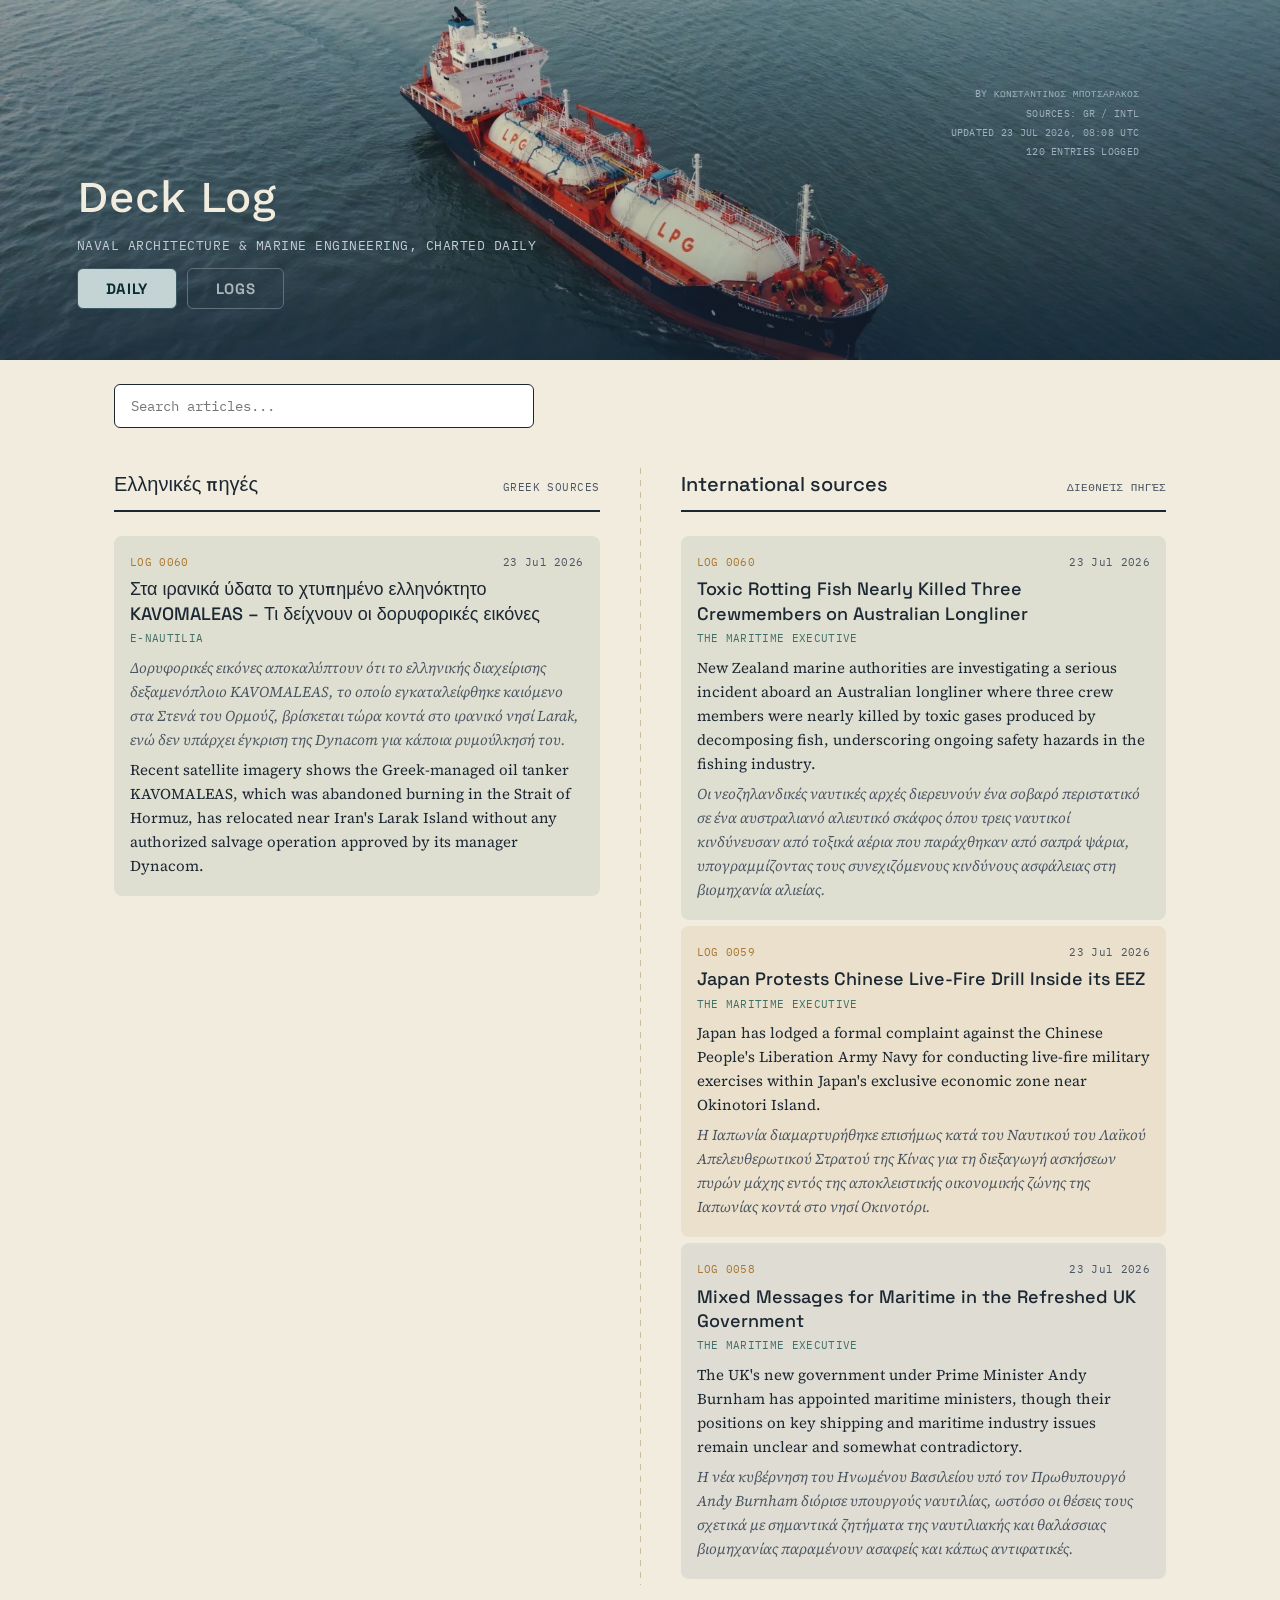
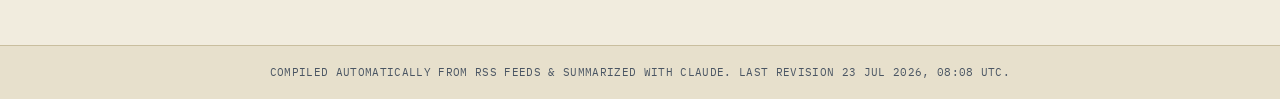
==== commit 25b5f589: "Auto-update: fetch new articles and rebuild site" ====
--- a/docs/index.html
+++ b/docs/index.html
@@ -34,7 +34,7 @@
   <div class="titleblock-meta">
     <span>BY ΚΩΝΣΤΑΝΤΙΝΟΣ ΜΠΟΤΣΑΡΑΚΟΣ</span>
     <span>SOURCES: GR / INTL</span>
-    <span>UPDATED 22 Jul 2026, 18:55 UTC</span>
+    <span>UPDATED 23 Jul 2026, 08:08 UTC</span>
     <span>120 ENTRIES LOGGED</span>
   </div>
 
@@ -65,9 +65,207 @@
 
     
       
+      <article class="entry hue-0" data-date="23 Jul 2026">
+        <div class="entry-meta">
+          <span class="entry-no">LOG 0060</span>
+          <span class="entry-date">23 Jul 2026</span>
+        </div>
+        <h3 class="entry-title"><a href="https://e-nautilia.gr/sta-iranika-ydata-to-chtypimeno-ellinoktito-ploio-kavomaleas/" target="_blank" rel="noopener">Στα ιρανικά ύδατα το χτυπημένο ελληνόκτητο KAVOMALEAS – Τι δείχνουν οι δορυφορικές εικόνες</a></h3>
+        <p class="entry-source">e-Nautilia</p>
+        <p class="entry-summary summary-el">Δορυφορικές εικόνες αποκαλύπτουν ότι το ελληνικής διαχείρισης δεξαμενόπλοιο KAVOMALEAS, το οποίο εγκαταλείφθηκε καιόμενο στα Στενά του Ορμούζ, βρίσκεται τώρα κοντά στο ιρανικό νησί Larak, ενώ δεν υπάρχει έγκριση της Dynacom για κάποια ρυμούλκησή του.</p>
+        <p class="entry-summary summary-en">Recent satellite imagery shows the Greek-managed oil tanker KAVOMALEAS, which was abandoned burning in the Strait of Hormuz, has relocated near Iran's Larak Island without any authorized salvage operation approved by its manager Dynacom.</p>
+      </article>
+      
+      <article class="entry hue-1" data-date="22 Jul 2026">
+        <div class="entry-meta">
+          <span class="entry-no">LOG 0059</span>
+          <span class="entry-date">22 Jul 2026</span>
+        </div>
+        <h3 class="entry-title"><a href="https://www.hellenicshippingnews.com/project-captured-advances-regulatory-pathways-for-onboard-captured-co2/" target="_blank" rel="noopener">Project CAPTURED advances regulatory pathways for onboard captured CO2</a></h3>
+        <p class="entry-source">Hellenic Shipping News</p>
+        <p class="entry-summary summary-el">Το έργο CAPTURED έχει επιτύχει σημαντικούς κανονιστικούς σταθμούς που ενισχύουν την εμπορική βιωσιμότητα συστημάτων σύλληψης και αποθήκευσης άνθρακα στο πλοίο, επικυρωμένα μέσω μιας πρωτοποριακής επίδειξης τον Ιούνιο 2025 που απέδειξε με επιτυχία ότι το CO2 που συλλέγεται στο πλοίο μπορεί να υγροποιηθεί και να μεταφερθεί από πλοίο σε πλοίο για περαιτέρω μεταφορά και αποθήκευση.</p>
+        <p class="entry-summary summary-en">Project CAPTURED has achieved key regulatory milestones that bolster the viability of onboard carbon capture and storage systems, validated through a pioneering June 2025 demonstration that successfully showed captured CO2 can be liquefied aboard vessels and transferred ship-to-ship for further transport and storage.</p>
+      </article>
+      
+      <article class="entry hue-2" data-date="22 Jul 2026">
+        <div class="entry-meta">
+          <span class="entry-no">LOG 0058</span>
+          <span class="entry-date">22 Jul 2026</span>
+        </div>
+        <h3 class="entry-title"><a href="https://www.hellenicshippingnews.com/ship-recycling-market-finding-renewed-support/" target="_blank" rel="noopener">Ship Recycling Market Finding Renewed Support</a></h3>
+        <p class="entry-source">Hellenic Shipping News</p>
+        <p class="entry-summary summary-el">Η αγορά ανακύκλωσης πλοίων ενισχύθηκε λόγω περιορισμένης διαθεσιμότητας πλοίων, με τις ινδικές μονάδες να παρουσιάζουν ενδυναμούμενη ζήτηση και περιορισμένη παραγωγική δυναμικότητα.</p>
+        <p class="entry-summary summary-en">The ship recycling sector experienced renewed momentum as limited vessel availability drove stronger demand in Indian recycling yards, with reduced cutting operations contributing to supply constraints.</p>
+      </article>
+      
+      <article class="entry hue-3" data-date="22 Jul 2026">
+        <div class="entry-meta">
+          <span class="entry-no">LOG 0057</span>
+          <span class="entry-date">22 Jul 2026</span>
+        </div>
+        <h3 class="entry-title"><a href="https://www.hellenicshippingnews.com/the-risk-of-taking-over-a-vessel-without-its-history/" target="_blank" rel="noopener">The risk of taking over a vessel without its history</a></h3>
+        <p class="entry-source">Hellenic Shipping News</p>
+        <p class="entry-summary summary-el">Τα αρχεία συντήρησης είναι ζωτικής σημασίας κατά τη μεταβίβαση ιδιοκτησίας ή διαχείρισης πλοίων, καθώς οι ασφαλιστές και τα σχετικά όργανα της βιομηχανίας έχουν τονίσει ότι τα ελλιπή έγγραφα μπορούν να αυξήσουν σημαντικά τον κίνδυνο. Και ο Gard και ο IUMI έχουν εκδώσει επίσημες κατευθύνσεις που υπογραμμίζουν ότι το πλήρες ιστορικό συντήρησης πρέπει να μεταφερθεί με το πλοίο για την προστασία όλων των ενδιαφερομένων.</p>
+        <p class="entry-summary summary-en">Proper maintenance documentation is critical when vessels change ownership or management, as insurers and industry bodies have long recognized that missing records can significantly increase risk exposure. Both Gard and IUMI have issued formal guidance emphasizing that complete maintenance history must be transferred with the ship to protect all stakeholders.</p>
+      </article>
+      
+      <article class="entry hue-4" data-date="22 Jul 2026">
+        <div class="entry-meta">
+          <span class="entry-no">LOG 0056</span>
+          <span class="entry-date">22 Jul 2026</span>
+        </div>
+        <h3 class="entry-title"><a href="https://www.hellenicshippingnews.com/baltic-dry-index-rises-to-1-week-high/" target="_blank" rel="noopener">Baltic Dry Index Rises to 1-Week High</a></h3>
+        <p class="entry-source">Hellenic Shipping News</p>
+        <p class="entry-summary summary-el">Ο Δείκτης Baltic Dry Index αυξήθηκε κατά 1,7% στις 2.715 μονάδες την Τετάρτη, σημειώνοντας την πρώτη ανοδική κίνηση μετά από περισσότερες από μία εβδομάδα, με τα ναύλη των πλοίων capesize να αυξάνονται κατά 4,7% και να φθάνουν στο υψηλότερο σημείο τους από τα μέσα Ιουλίου.</p>
+        <p class="entry-summary summary-en">The Baltic Dry Index climbed 1.7% to 2,715 on Wednesday, marking its first increase in over a week, with capesize vessel rates surging 4.7% to reach their peak since mid-July amid strengthened demand for bulk cargo transport.</p>
+      </article>
+      
+      <article class="entry hue-5" data-date="22 Jul 2026">
+        <div class="entry-meta">
+          <span class="entry-no">LOG 0055</span>
+          <span class="entry-date">22 Jul 2026</span>
+        </div>
+        <h3 class="entry-title"><a href="https://www.hellenicshippingnews.com/weekly-dry-market-monitor-port-hedland-average-waiting-time-iron-ore-congestion-meets-labour-action/" target="_blank" rel="noopener">Weekly Dry Market Monitor: Port Hedland Average Waiting Time – Iron-Ore Congestion Meets Labour Action</a></h3>
+        <p class="entry-source">Hellenic Shipping News</p>
+        <p class="entry-summary summary-el">Το λιμάνι του Port Hedland αντιμετωπίζει σοβαρή συμφόρηση με τα πλοία να αντιμετωπίζουν μέσες καθυστερήσεις που υπερβαίνουν τις 8,7 ημέρες, σημειώνοντας ρεκόρ 18 μηνών καθώς οι αποστολές σιδηρομεταλλεύματος αντιμετωπίζουν εμπόδια που επιδεινώνονται από εργατικές διαφορές.</p>
+        <p class="entry-summary summary-en">Port Hedland is experiencing severe congestion with vessels now facing average delays exceeding 8.7 days, marking near 18-month highs as iron ore shipments encounter bottlenecks compounded by labor disruptions.</p>
+      </article>
+      
       <article class="entry hue-0" data-date="22 Jul 2026">
         <div class="entry-meta">
-          <span class="entry-no">LOG 0060</span>
+          <span class="entry-no">LOG 0054</span>
+          <span class="entry-date">22 Jul 2026</span>
+        </div>
+        <h3 class="entry-title"><a href="https://www.hellenicshippingnews.com/emissionlink-warns-cheap-fueleu-compliance-could-weaken-fuel-transition/" target="_blank" rel="noopener">EmissionLink warns cheap FuelEU compliance could weaken fuel transition</a></h3>
+        <p class="entry-source">Hellenic Shipping News</p>
+        <p class="entry-summary summary-el">Η EmissionLink προειδοποιεί ότι η πτώση των τιμών πιστώσεων FuelEU Maritime θα μπορούσε να μειώσει το κόστος συμμόρφωσης για τις ναυτιλιακές εταιρείες, ενώ ταυτόχρονα θα υπονομεύσει την αποτελεσματικότητα του κανονισμού στην προώθηση της πραγματικής υιοθέτησης βιώσιμων καυσίμων. Η πρώτη περίοδος αναφοράς που έληξε τον Ιούνιο απέδειξε την επιτυχία του κανονισμού στη δημιουργία λειτουργικής αγοράς συμμόρφωσης.</p>
+        <p class="entry-summary summary-en">EmissionLink cautions that decreasing FuelEU Maritime credit prices could reduce compliance costs for shipping companies while simultaneously undermining the regulation's effectiveness in promoting genuine adoption of sustainable fuels. The first reporting period ending in June demonstrated the regulation's success in establishing a functioning compliance market.</p>
+      </article>
+      
+      <article class="entry hue-1" data-date="22 Jul 2026">
+        <div class="entry-meta">
+          <span class="entry-no">LOG 0053</span>
+          <span class="entry-date">22 Jul 2026</span>
+        </div>
+        <h3 class="entry-title"><a href="https://www.hellenicshippingnews.com/renewed-strait-of-hormuz-tensions-expose-a-hidden-payments-challenge-for-global-shipping-says-ebury/" target="_blank" rel="noopener">Renewed Strait of Hormuz tensions expose a hidden payments challenge for global shipping, says Ebury</a></h3>
+        <p class="entry-source">Hellenic Shipping News</p>
+        <p class="entry-summary summary-el">Οι γεωπολιτικές εντάσεις στο Στενό του Ορμούζ υποχρεώνουν τις ναυτιλιακές εταιρείες να επανεξετάσουν τις διαδικασίες διακανονισμού πληρωμών παράλληλα με τις αλλαγές των διαδρομών πλοίων, καθώς οι ροές πληρωμών στη ναυτιλία πρέπει να προσαρμοστούν όταν αλλάζουν οι διαδρομές.</p>
+        <p class="entry-summary summary-en">Geopolitical instability in the Strait of Hormuz is compelling shipping companies to reassess their payment systems alongside route adjustments, as maritime payment flows must adapt when shipping corridors change.</p>
+      </article>
+      
+      <article class="entry hue-2" data-date="22 Jul 2026">
+        <div class="entry-meta">
+          <span class="entry-no">LOG 0052</span>
+          <span class="entry-date">22 Jul 2026</span>
+        </div>
+        <h3 class="entry-title"><a href="https://www.hellenicshippingnews.com/chinas-imports-of-russian-crude-fall-to-the-lowest-in-months/" target="_blank" rel="noopener">China’s imports of Russian crude fall to the lowest in months</a></h3>
+        <p class="entry-source">Hellenic Shipping News</p>
+        <p class="entry-summary summary-el">Οι ρωσικές εξαγωγές αργού πετρελαίου προς τους τρεις μεγαλύτερους εισαγωγείς της σημείωσαν αξιοσημείωτη μείωση κατά την εβδομάδα που έληξε στις 15 Ιουλίου, με τις σημαντικά χαμηλότερες αγορές της Κίνας να αντισταθμίζουν τις αυξημένες ποσότητες που έλαβαν η Ινδία και η Τουρκία. Αυτή η μεταβολή αντιπροσωπεύει ένα πρόσφατο χαμηλό επίπεδο στις ρωσικές εισαγωγές αργού της Κίνας σύμφωνα με δεδομένα της S&P Global Commodities at Sea.</p>
+        <p class="entry-summary summary-en">Russian crude oil shipments to its three largest importers experienced a notable decline during the week ending July 15, with China's significantly reduced purchases outweighing higher volumes received by India and Turkey. This shift represents a recent low point in China's Russian crude imports according to S&P Global Commodities at Sea data.</p>
+      </article>
+      
+      <article class="entry hue-3" data-date="22 Jul 2026">
+        <div class="entry-meta">
+          <span class="entry-no">LOG 0051</span>
+          <span class="entry-date">22 Jul 2026</span>
+        </div>
+        <h3 class="entry-title"><a href="https://www.hellenicshippingnews.com/wista-hellas-seminar-explores-whether-shipping-should-speak-more-openly-to-society/" target="_blank" rel="noopener">WISTA Hellas Seminar Explores Whether Shipping Should Speak More Openly to Society</a></h3>
+        <p class="entry-source">Hellenic Shipping News</p>
+        <p class="entry-summary summary-el">Η WISTA Hellas διοργάνωσε σεμινάριο κατά την Εβδομάδα Posidonia για να συζητήσει εάν η ναυτιλιακή βιομηχανία θα έπρεπε να αυξήσει τη διαφάνεια και να ενεργοποιηθεί ενεργά με το κοινό σχετικά με τις δραστηριότητές της, τις προκλήσεις και την κοινωνική της αξία. Το εκδήλωση ήταν ανοικτή σε όλους τους συμμετέχοντες και ευθυγραμμίστηκε με την αποστολή του οργανισμού να προωθήσει την εκπαίδευση και την ανταλλαγή γνώσης στον ναυτιλιακό τομέα.</p>
+        <p class="entry-summary summary-en">WISTA Hellas organized a seminar during Posidonia Week to discuss whether the shipping industry should increase transparency and actively engage with the public about its operations, obstacles, and societal value. The event was open to all participants and aligned with the organization's mission to promote education and knowledge exchange within the maritime sector.</p>
+      </article>
+      
+      <article class="entry hue-4" data-date="22 Jul 2026">
+        <div class="entry-meta">
+          <span class="entry-no">LOG 0050</span>
+          <span class="entry-date">22 Jul 2026</span>
+        </div>
+        <h3 class="entry-title"><a href="https://www.hellenicshippingnews.com/5-indian-shipyards-transforming-the-maritime-landscape/" target="_blank" rel="noopener">5 Indian Shipyards Transforming the Maritime Landscape</a></h3>
+        <p class="entry-source">Hellenic Shipping News</p>
+        <p class="entry-summary summary-el">Πέντε εκσυγχρονισμένα ναυπηγεία της Ινδίας, εξοπλισμένα με προηγμένη τεχνολογία και υποδομές, ενδυναμώνουν τις εμπορικές και άμυνας δυνατότητες της χώρας στον ναυτιλιακό τομέα, ενώ την καθιστούν ανταγωνιστικό παίκτη στη διεθνή ναυπηγική βιομηχανία.</p>
+        <p class="entry-summary summary-en">India's shipbuilding sector is experiencing significant growth through five modernized shipyards equipped with advanced technology and infrastructure, enabling the country to strengthen both commercial and defence maritime capabilities while establishing itself as a competitive force in global shipbuilding.</p>
+      </article>
+      
+      <article class="entry hue-5" data-date="22 Jul 2026">
+        <div class="entry-meta">
+          <span class="entry-no">LOG 0049</span>
+          <span class="entry-date">22 Jul 2026</span>
+        </div>
+        <h3 class="entry-title"><a href="https://www.hellenicshippingnews.com/trump-threatens-to-strike-iranian-bridges-power-plants-for-hormuz-ship-attacks/" target="_blank" rel="noopener">Trump threatens to strike Iranian bridges, power plants for Hormuz ship attacks</a></h3>
+        <p class="entry-source">Hellenic Shipping News</p>
+        <p class="entry-summary summary-el">Ο Πρόεδρος Τραμπ ανακοίνωσε ότι οι Ηνωμένες Πολιτείες θα αντιποιηθούν με επιθέσεις εναντίον ιρανικής υποδομής, συμπεριλαμβανομένων γεφυρών και σταθμών ηλεκτροπαραγωγής, εάν το Ιράν επιτεθεί σε εμπορικά πλοία που διασχίζουν το Στενό του Ορμούζ. Η προειδοποίηση δημοσιεύθηκε μέσω κοινωνικών μέσων καθώς αυξάνονται οι εντάσεις σχετικά με την ασφάλεια στη σημαντική διαδρομή ναυσιπλοΐας.</p>
+        <p class="entry-summary summary-en">President Trump announced that the United States will retaliate against Iranian infrastructure, including bridges and power plants, if Iran attacks commercial vessels transiting the Strait of Hormuz. The warning came via social media as tensions escalate over maritime security in the critical shipping lane.</p>
+      </article>
+      
+      <article class="entry hue-0" data-date="22 Jul 2026">
+        <div class="entry-meta">
+          <span class="entry-no">LOG 0048</span>
+          <span class="entry-date">22 Jul 2026</span>
+        </div>
+        <h3 class="entry-title"><a href="https://www.hellenicshippingnews.com/intertanko-advice-for-members-regarding-situation-in-gulf-region/" target="_blank" rel="noopener">INTERTANKO: Advice for Members regarding situation in Gulf Region</a></h3>
+        <p class="entry-source">Hellenic Shipping News</p>
+        <p class="entry-summary summary-el">Η INTERTANKO εξέδωσε συμβουλές προς τα μέλη της σχετικά με την κλιμάκωση της βίας στον Περσικό Κόλπο, όπου πολλά δεξαμενόπλοια έχουν υποστεί ζημιές από επιθέσεις με αποτέλεσμα απώλειες ανθρώπινης ζωής.</p>
+        <p class="entry-summary summary-en">INTERTANKO has issued guidance to member companies following escalating maritime security incidents in the Arabian Gulf and Strait of Hormuz, where multiple tanker vessels have sustained damage from attacks, resulting in casualties.</p>
+      </article>
+      
+      <article class="entry hue-1" data-date="22 Jul 2026">
+        <div class="entry-meta">
+          <span class="entry-no">LOG 0047</span>
+          <span class="entry-date">22 Jul 2026</span>
+        </div>
+        <h3 class="entry-title"><a href="https://www.hellenicshippingnews.com/hmm-q2-profit-seen-jumping-80-on-higher-container-freight-rates-report/" target="_blank" rel="noopener">HMM Q2 profit seen jumping 80% on higher container freight rates: report</a></h3>
+        <p class="entry-source">Hellenic Shipping News</p>
+        <p class="entry-summary summary-el">Η εταιρεία ναυτιλίας HMM αναμένεται να σημειώσει σημαντική αύξηση κερδών περίπου 80% το δεύτερο τρίμηνο, καθοδηγούμενη από τα υψηλότερα ναύλα εμπορευματοκιβωτίων που υπερκαλύπτουν τις αυξημένες δαπάνες καυσίμων. Τα έσοδα του νοτιοκορεατικού πλοιοκτήτη εκτιμάται ότι θα φτάσουν τα 2,21 δισεκατομμύρια δολάρια, αντιπροσωπεύοντας αύξηση 25% σε ετήσια βάση.</p>
+        <p class="entry-summary summary-en">Shipping company HMM is projected to see substantial second-quarter earnings growth of approximately 80%, driven by elevated container shipping rates that have outpaced rising fuel expenses. The South Korean carrier's revenue is forecasted to reach $2.21 billion, representing a 25% year-over-year increase.</p>
+      </article>
+      
+      <article class="entry hue-2" data-date="22 Jul 2026">
+        <div class="entry-meta">
+          <span class="entry-no">LOG 0046</span>
+          <span class="entry-date">22 Jul 2026</span>
+        </div>
+        <h3 class="entry-title"><a href="https://www.hellenicshippingnews.com/kalmars-half-year-report-january-june-2026-strong-sales-growth-and-cash-flow-in-the-second-quarter/" target="_blank" rel="noopener">Kalmar’s half-year report January–June 2026: Strong sales growth and cash flow in the second quarter</a></h3>
+        <p class="entry-source">Hellenic Shipping News</p>
+        <p class="entry-summary summary-el">Η Kalmar ανακοίνωσε ισχυρά οικονομικά αποτελέσματα για το πρώτο εξάμηνο του 2026, με τις πωλήσεις να αυξάνονται κατά 14 τοις εκατό σε EUR 480 εκατομμύρια το δεύτερο τρίμηνο, ενώ οι εισερχόμενες παραγγελίες παρέμειναν σταθερές σε EUR 449 εκατομμύρια παρά την μείωση των μεγάλων συμβάσεων σε σχέση με το προηγούμενο έτος.</p>
+        <p class="entry-summary summary-en">Kalmar reported robust financial performance in the first half of 2026, with sales increasing 14 percent to EUR 480 million in the second quarter, while order intake remained stable at EUR 449 million despite a decline in large contracts compared to the prior year.</p>
+      </article>
+      
+      <article class="entry hue-3" data-date="22 Jul 2026">
+        <div class="entry-meta">
+          <span class="entry-no">LOG 0045</span>
+          <span class="entry-date">22 Jul 2026</span>
+        </div>
+        <h3 class="entry-title"><a href="https://www.hellenicshippingnews.com/mol-develop-and-introduce-the-skater-to-streamline-cargo-handling-on-car-carriers-moves-stalled-or-disabled-vehicles-in-just-5-minutes/" target="_blank" rel="noopener">MOL Develop and Introduce the ‘Skater’ to Streamline Cargo Handling on Car Carriers- Moves Stalled or Disabled Vehicles in Just 5 Minutes</a></h3>
+        <p class="entry-source">Hellenic Shipping News</p>
+        <p class="entry-summary summary-el">Η Mitsui O.S.K. Lines παρουσίασε το 'Skater', ένα καινοτόμο μηχάνημα που αναπτύχθηκε σε συνεργασία με εταιρείες εξειδίκευσης, το οποίο επιτρέπει τη γρήγορη μετακίνηση ακινητοποιημένων οχημάτων σε πλοία μεταφοράς αυτοκινήτων σε περίπου πέντε λεπτά και ενσωματώνεται σταδιακά στον στόλο της εταιρείας.</p>
+        <p class="entry-summary summary-en">Mitsui O.S.K. Lines has introduced the 'Skater,' an innovative device developed with partner companies that enables the rapid relocation of inoperative or disabled vehicles aboard car carriers in approximately five minutes, now being integrated across MOL's fleet.</p>
+      </article>
+      
+      <article class="entry hue-4" data-date="22 Jul 2026">
+        <div class="entry-meta">
+          <span class="entry-no">LOG 0044</span>
+          <span class="entry-date">22 Jul 2026</span>
+        </div>
+        <h3 class="entry-title"><a href="https://www.hellenicshippingnews.com/copper-the-perfect-squeeze/" target="_blank" rel="noopener">Copper: the perfect squeeze?</a></h3>
+        <p class="entry-source">Hellenic Shipping News</p>
+        <p class="entry-summary summary-el">Οι τιμές του χαλκού έχουν αυξηθεί περίπου 10% φέτος στα περίπου 13.500 δολάρια ανά τόνο, λόγω περιορισμένης εξόρυξης και ισχυρής ζήτησης που τροφοδοτείται από εφαρμογές τεχνητής νοημοσύνης. Η δυναμική του μετάλλου αντικατοπτρίζει μια θεμελιώδη ανισορροπία μεταξύ περιορισμένης αύξησης παραγωγής και διευρυνόμενων πιέσεων κατανάλωσης.</p>
+        <p class="entry-summary summary-en">Copper prices have surged approximately 10% this year to around $13,500 per tonne, driven by constrained mining supply and robust demand fueled by AI-related applications. The metal's strength reflects a fundamental imbalance between limited production growth and expanding consumption pressures.</p>
+      </article>
+      
+      <article class="entry hue-5" data-date="22 Jul 2026">
+        <div class="entry-meta">
+          <span class="entry-no">LOG 0043</span>
+          <span class="entry-date">22 Jul 2026</span>
+        </div>
+        <h3 class="entry-title"><a href="https://www.hellenicshippingnews.com/eu-soft-wheat-exports-fall-to-0-47-million-tons-by-mid-july/" target="_blank" rel="noopener">EU soft wheat exports fall to 0.47 million tons by mid-July</a></h3>
+        <p class="entry-source">Hellenic Shipping News</p>
+        <p class="entry-summary summary-el">Οι εξαγωγές μαλακού σίτου της ΕΕ μειώθηκαν σημαντικά στο 0,47 εκατομμύρια μετρικούς τόνους κατά τις πρώτες εβδομάδες της περιόδου 2026/27, παρουσιάζοντας πτώση περίπου 45% σε σχέση με τα 0,86 εκατομμύρια τόνων του αντίστοιχου διαστήματος του προηγούμενου έτους.</p>
+        <p class="entry-summary summary-en">EU soft wheat exports have declined significantly to 0.47 million metric tons during the opening weeks of the 2026/27 season, down nearly 45% compared to the same period last year's 0.86 million tons, according to European Commission data.</p>
+      </article>
+      
+      <article class="entry hue-0" data-date="22 Jul 2026">
+        <div class="entry-meta">
+          <span class="entry-no">LOG 0042</span>
           <span class="entry-date">22 Jul 2026</span>
         </div>
         <h3 class="entry-title"><a href="https://www.hellenicshippingnews.com/top-ships-inc-announces-decision-to-sell-m-y-para-bellvm-and-exit-the-megayacht-sector/" target="_blank" rel="noopener">TOP Ships Inc. Announces Decision to Sell M/Y Para Bellvm and Exit the Megayacht Sector</a></h3>
@@ -78,7 +276,7 @@
       
       <article class="entry hue-1" data-date="22 Jul 2026">
         <div class="entry-meta">
-          <span class="entry-no">LOG 0059</span>
+          <span class="entry-no">LOG 0041</span>
           <span class="entry-date">22 Jul 2026</span>
         </div>
         <h3 class="entry-title"><a href="https://www.hellenicshippingnews.com/weekly-dry-time-charter-estimates-july-22-2026/" target="_blank" rel="noopener">Weekly Dry Time Charter Estimates, July 22 2026</a></h3>
@@ -89,7 +287,7 @@
       
       <article class="entry hue-2" data-date="22 Jul 2026">
         <div class="entry-meta">
-          <span class="entry-no">LOG 0058</span>
+          <span class="entry-no">LOG 0040</span>
           <span class="entry-date">22 Jul 2026</span>
         </div>
         <h3 class="entry-title"><a href="https://www.hellenicshippingnews.com/baltic-exchange-participates-in-intercem-shipping-forum-2026/" target="_blank" rel="noopener">Baltic Exchange participates in INTERCEM Shipping Forum 2026</a></h3>
@@ -100,7 +298,7 @@
       
       <article class="entry hue-3" data-date="22 Jul 2026">
         <div class="entry-meta">
-          <span class="entry-no">LOG 0057</span>
+          <span class="entry-no">LOG 0039</span>
           <span class="entry-date">22 Jul 2026</span>
         </div>
         <h3 class="entry-title"><a href="https://www.hellenicshippingnews.com/gtt-receives-an-order-from-samsung-heavy-industries-for-the-tank-design-of-one-new-lng-carrier-3/" target="_blank" rel="noopener">GTT receives an order from Samsung Heavy Industries for the tank design of one new LNG Carrier</a></h3>
@@ -111,7 +309,7 @@
       
       <article class="entry hue-4" data-date="22 Jul 2026">
         <div class="entry-meta">
-          <span class="entry-no">LOG 0056</span>
+          <span class="entry-no">LOG 0038</span>
           <span class="entry-date">22 Jul 2026</span>
         </div>
         <h3 class="entry-title"><a href="https://www.hellenicshippingnews.com/hutchison-ports-best-inaugurates-the-new-navarra-intermodal-terminal-a-strategic-boost-for-competitiveness-and-sustainable-logistics/" target="_blank" rel="noopener">HUTCHISON PORTS BEST Inaugurates The New Navarra Intermodal Terminal, A Strategic Boost For Competitiveness And Sustainable Logistics</a></h3>
@@ -122,7 +320,7 @@
       
       <article class="entry hue-5" data-date="22 Jul 2026">
         <div class="entry-meta">
-          <span class="entry-no">LOG 0055</span>
+          <span class="entry-no">LOG 0037</span>
           <span class="entry-date">22 Jul 2026</span>
         </div>
         <h3 class="entry-title"><a href="https://www.hellenicshippingnews.com/houthi-maritime-strikes-keep-european-gas-futures-pinned-near-multi-month-peaks/" target="_blank" rel="noopener">Houthi maritime strikes keep European gas futures pinned near multi-month peaks</a></h3>
@@ -133,7 +331,7 @@
       
       <article class="entry hue-0" data-date="22 Jul 2026">
         <div class="entry-meta">
-          <span class="entry-no">LOG 0054</span>
+          <span class="entry-no">LOG 0036</span>
           <span class="entry-date">22 Jul 2026</span>
         </div>
         <h3 class="entry-title"><a href="https://www.hellenicshippingnews.com/weekly-tanker-time-charter-estimates-july-22-2026/" target="_blank" rel="noopener">Weekly Tanker Time Charter Estimates, July 22 2026</a></h3>
@@ -144,7 +342,7 @@
       
       <article class="entry hue-1" data-date="22 Jul 2026">
         <div class="entry-meta">
-          <span class="entry-no">LOG 0053</span>
+          <span class="entry-no">LOG 0035</span>
           <span class="entry-date">22 Jul 2026</span>
         </div>
         <h3 class="entry-title"><a href="https://e-nautilia.gr/dexamenoploio-gemato-petrelaio-dialyetai-pano-sta-vrachia-fovoi-gia-oikologiki-katastrofi-sto-oman/" target="_blank" rel="noopener">Δεξαμενόπλοιο γεμάτο πετρέλαιο διαλύεται πάνω στα βράχια – Φόβοι για οικολογική καταστροφή στο Ομάν</a></h3>
@@ -155,7 +353,7 @@
       
       <article class="entry hue-2" data-date="22 Jul 2026">
         <div class="entry-meta">
-          <span class="entry-no">LOG 0052</span>
+          <span class="entry-no">LOG 0034</span>
           <span class="entry-date">22 Jul 2026</span>
         </div>
         <h3 class="entry-title"><a href="https://e-nautilia.gr/prosklisi-strateusimon-2026-g-esso-pn/" target="_blank" rel="noopener">Πρόσκληση Στρατευσίμων 2026 Γ΄ ΕΣΣΟ ΠΝ</a></h3>
@@ -166,7 +364,7 @@
       
       <article class="entry hue-3" data-date="22 Jul 2026">
         <div class="entry-meta">
-          <span class="entry-no">LOG 0051</span>
+          <span class="entry-no">LOG 0033</span>
           <span class="entry-date">22 Jul 2026</span>
         </div>
         <h3 class="entry-title"><a href="https://e-nautilia.gr/fortigo-ploio-prosaraxe-avathi-notiodutika-aiginas/" target="_blank" rel="noopener">Φορτηγό πλοίο προσάραξε στα αβαθή νοτιοδυτικά της Αίγινας</a></h3>
@@ -177,7 +375,7 @@
       
       <article class="entry hue-4" data-date="22 Jul 2026">
         <div class="entry-meta">
-          <span class="entry-no">LOG 0050</span>
+          <span class="entry-no">LOG 0032</span>
           <span class="entry-date">22 Jul 2026</span>
         </div>
         <h3 class="entry-title"><a href="https://e-nautilia.gr/sunelifthei-a-mixanikos-meta-apo-diarroh-petrelaiou/" target="_blank" rel="noopener">Συνελήφθη ο Α΄ Μηχανικός μετά από διαρροή πετρελαίου στο λιμάνι του Πειραιά</a></h3>
@@ -188,7 +386,7 @@
       
       <article class="entry hue-5" data-date="22 Jul 2026">
         <div class="entry-meta">
-          <span class="entry-no">LOG 0049</span>
+          <span class="entry-no">LOG 0031</span>
           <span class="entry-date">22 Jul 2026</span>
         </div>
         <h3 class="entry-title"><a href="https://e-nautilia.gr/aristotexniki-manouvra-3-lepton-blue-star-paros-tino/" target="_blank" rel="noopener">Η αριστοτεχνική μανούβρα των 3 λεπτών του Blue Star Paros στην Τήνο</a></h3>
@@ -199,7 +397,7 @@
       
       <article class="entry hue-0" data-date="22 Jul 2026">
         <div class="entry-meta">
-          <span class="entry-no">LOG 0048</span>
+          <span class="entry-no">LOG 0030</span>
           <span class="entry-date">22 Jul 2026</span>
         </div>
         <h3 class="entry-title"><a href="https://www.hellenicshippingnews.com/baltic-dry-index-climbs-to-2715-up-45-points/" target="_blank" rel="noopener">Baltic Dry Index climbs to 2715 up 45 points</a></h3>
@@ -210,7 +408,7 @@
       
       <article class="entry hue-1" data-date="22 Jul 2026">
         <div class="entry-meta">
-          <span class="entry-no">LOG 0047</span>
+          <span class="entry-no">LOG 0029</span>
           <span class="entry-date">22 Jul 2026</span>
         </div>
         <h3 class="entry-title"><a href="https://e-nautilia.gr/sto-mikroskopio-hs-ygkroush-tou-elyros-sthn-souda-ede/" target="_blank" rel="noopener">Στο μικροσκόπιο η σύγκρουση του «Έλυρος» στη Σούδα – ΕΔΕ, δικογραφία και διοικητικές κυρώσεις</a></h3>
@@ -221,7 +419,7 @@
       
       <article class="entry hue-2" data-date="22 Jul 2026">
         <div class="entry-meta">
-          <span class="entry-no">LOG 0046</span>
+          <span class="entry-no">LOG 0028</span>
           <span class="entry-date">22 Jul 2026</span>
         </div>
         <h3 class="entry-title"><a href="https://e-nautilia.gr/deal-150-ekat-dolarion-apo-ton-vangeli-marinaki-gia-tessera-containerships/" target="_blank" rel="noopener">Deal 150 εκατ. δολαρίων από τον Βαγγέλη Μαρινάκη για τέσσερα containerships</a></h3>
@@ -232,7 +430,7 @@
       
       <article class="entry hue-3" data-date="22 Jul 2026">
         <div class="entry-meta">
-          <span class="entry-no">LOG 0045</span>
+          <span class="entry-no">LOG 0027</span>
           <span class="entry-date">22 Jul 2026</span>
         </div>
         <h3 class="entry-title"><a href="https://e-nautilia.gr/houthi-sto-stoxastro-ta-ploia-pou-fortwnoun-saoudikh-aravia/" target="_blank" rel="noopener">Νέα απειλή των Χούθι: Στο στόχαστρο όλα τα πλοία που φορτώνουν στη Σαουδική Αραβία</a></h3>
@@ -243,7 +441,7 @@
       
       <article class="entry hue-4" data-date="22 Jul 2026">
         <div class="entry-meta">
-          <span class="entry-no">LOG 0044</span>
+          <span class="entry-no">LOG 0026</span>
           <span class="entry-date">22 Jul 2026</span>
         </div>
         <h3 class="entry-title"><a href="https://www.hellenicshippingnews.com/listening-to-the-voices-behind-global-shipping/" target="_blank" rel="noopener">Listening to the voices behind global shipping</a></h3>
@@ -254,7 +452,7 @@
       
       <article class="entry hue-5" data-date="22 Jul 2026">
         <div class="entry-meta">
-          <span class="entry-no">LOG 0043</span>
+          <span class="entry-no">LOG 0025</span>
           <span class="entry-date">22 Jul 2026</span>
         </div>
         <h3 class="entry-title"><a href="https://www.hellenicshippingnews.com/strait-of-hormuz-the-unrelenting-crisis-in-the-persian-gulf-continues/" target="_blank" rel="noopener">Strait of Hormuz: The unrelenting crisis in the Persian Gulf continues</a></h3>
@@ -265,7 +463,7 @@
       
       <article class="entry hue-0" data-date="22 Jul 2026">
         <div class="entry-meta">
-          <span class="entry-no">LOG 0042</span>
+          <span class="entry-no">LOG 0024</span>
           <span class="entry-date">22 Jul 2026</span>
         </div>
         <h3 class="entry-title"><a href="https://www.hellenicshippingnews.com/fairfield-maritime-japan-and-neste-sign-long-term-charter-contract-for-two-ice-class-1a-mr-tankers/" target="_blank" rel="noopener">Fairfield Maritime Japan and Neste Sign Long-Term Charter Contract for Two Ice Class 1A MR Tankers</a></h3>
@@ -276,7 +474,7 @@
       
       <article class="entry hue-1" data-date="22 Jul 2026">
         <div class="entry-meta">
-          <span class="entry-no">LOG 0041</span>
+          <span class="entry-no">LOG 0023</span>
           <span class="entry-date">22 Jul 2026</span>
         </div>
         <h3 class="entry-title"><a href="https://www.hellenicshippingnews.com/lloyds-register-verifies-international-marine-coatings-vessel-performance-analysis-under-iso-19030/" target="_blank" rel="noopener">Lloyd’s Register verifies International marine coatings vessel performance analysis under ISO 19030</a></h3>
@@ -287,7 +485,7 @@
       
       <article class="entry hue-2" data-date="22 Jul 2026">
         <div class="entry-meta">
-          <span class="entry-no">LOG 0040</span>
+          <span class="entry-no">LOG 0022</span>
           <span class="entry-date">22 Jul 2026</span>
         </div>
         <h3 class="entry-title"><a href="https://www.hellenicshippingnews.com/western-baltic-engineering-unveils-methanol-bunkering-vessel-concept/" target="_blank" rel="noopener">Western Baltic Engineering unveils methanol bunkering vessel concept</a></h3>
@@ -298,7 +496,7 @@
       
       <article class="entry hue-3" data-date="22 Jul 2026">
         <div class="entry-meta">
-          <span class="entry-no">LOG 0039</span>
+          <span class="entry-no">LOG 0021</span>
           <span class="entry-date">22 Jul 2026</span>
         </div>
         <h3 class="entry-title"><a href="https://www.hellenicshippingnews.com/arc-joins-the-maritime-battery-forum-to-accelerate-the-future-of-electric-commercial-vessels/" target="_blank" rel="noopener">Arc Joins the Maritime Battery Forum to Accelerate the Future of Electric Commercial Vessels</a></h3>
@@ -309,7 +507,7 @@
       
       <article class="entry hue-4" data-date="22 Jul 2026">
         <div class="entry-meta">
-          <span class="entry-no">LOG 0038</span>
+          <span class="entry-no">LOG 0020</span>
           <span class="entry-date">22 Jul 2026</span>
         </div>
         <h3 class="entry-title"><a href="https://www.hellenicshippingnews.com/china-grabs-adnoc-lng-orders-as-challenge-to-koreas-shipbuilders-grows/" target="_blank" rel="noopener">China grabs ADNOC LNG orders as challenge to Korea’s shipbuilders grows</a></h3>
@@ -320,7 +518,7 @@
       
       <article class="entry hue-5" data-date="22 Jul 2026">
         <div class="entry-meta">
-          <span class="entry-no">LOG 0037</span>
+          <span class="entry-no">LOG 0019</span>
           <span class="entry-date">22 Jul 2026</span>
         </div>
         <h3 class="entry-title"><a href="https://www.hellenicshippingnews.com/bahri-line-announces-newbuild-program-for-dual-fuel-lng-powered-rocon-vessels/" target="_blank" rel="noopener">Bahri Line announces newbuild program for dual fuel LNG-powered RoCon vessels</a></h3>
@@ -331,7 +529,7 @@
       
       <article class="entry hue-0" data-date="22 Jul 2026">
         <div class="entry-meta">
-          <span class="entry-no">LOG 0036</span>
+          <span class="entry-no">LOG 0018</span>
           <span class="entry-date">22 Jul 2026</span>
         </div>
         <h3 class="entry-title"><a href="https://www.hellenicshippingnews.com/dp-world-and-ebrd-sign-e25-million-green-loan-for-constanta-terminal/" target="_blank" rel="noopener">DP World and EBRD sign €25 million green loan for Constanța terminal</a></h3>
@@ -342,7 +540,7 @@
       
       <article class="entry hue-1" data-date="22 Jul 2026">
         <div class="entry-meta">
-          <span class="entry-no">LOG 0035</span>
+          <span class="entry-no">LOG 0017</span>
           <span class="entry-date">22 Jul 2026</span>
         </div>
         <h3 class="entry-title"><a href="https://www.hellenicshippingnews.com/hhla-lowers-expectations-for-the-2026-financial-year/" target="_blank" rel="noopener">HHLA lowers expectations for the 2026 financial year</a></h3>
@@ -353,7 +551,7 @@
       
       <article class="entry hue-2" data-date="22 Jul 2026">
         <div class="entry-meta">
-          <span class="entry-no">LOG 0034</span>
+          <span class="entry-no">LOG 0016</span>
           <span class="entry-date">22 Jul 2026</span>
         </div>
         <h3 class="entry-title"><a href="https://www.hellenicshippingnews.com/chinas-steel-exports-hit-record-but-rally-may-prove-short-lived/" target="_blank" rel="noopener">China’s steel exports hit record but rally may prove short-lived</a></h3>
@@ -364,7 +562,7 @@
       
       <article class="entry hue-3" data-date="22 Jul 2026">
         <div class="entry-meta">
-          <span class="entry-no">LOG 0033</span>
+          <span class="entry-no">LOG 0015</span>
           <span class="entry-date">22 Jul 2026</span>
         </div>
         <h3 class="entry-title"><a href="https://www.hellenicshippingnews.com/saudi-arabias-crude-oil-exports-fall-to-record-low-in-may/" target="_blank" rel="noopener">Saudi Arabia’s crude oil exports fall to record low in May</a></h3>
@@ -375,7 +573,7 @@
       
       <article class="entry hue-4" data-date="22 Jul 2026">
         <div class="entry-meta">
-          <span class="entry-no">LOG 0032</span>
+          <span class="entry-no">LOG 0014</span>
           <span class="entry-date">22 Jul 2026</span>
         </div>
         <h3 class="entry-title"><a href="https://www.hellenicshippingnews.com/wheat-futures-return-to-over-2-year-high/" target="_blank" rel="noopener">Wheat Futures Return to Over 2-Year High</a></h3>
@@ -386,7 +584,7 @@
       
       <article class="entry hue-5" data-date="22 Jul 2026">
         <div class="entry-meta">
-          <span class="entry-no">LOG 0031</span>
+          <span class="entry-no">LOG 0013</span>
           <span class="entry-date">22 Jul 2026</span>
         </div>
         <h3 class="entry-title"><a href="https://www.hellenicshippingnews.com/copper-holds-advance-on-tight-china-supply/" target="_blank" rel="noopener">Copper Holds Advance on Tight China Supply</a></h3>
@@ -397,7 +595,7 @@
       
       <article class="entry hue-0" data-date="22 Jul 2026">
         <div class="entry-meta">
-          <span class="entry-no">LOG 0030</span>
+          <span class="entry-no">LOG 0012</span>
           <span class="entry-date">22 Jul 2026</span>
         </div>
         <h3 class="entry-title"><a href="https://www.hellenicshippingnews.com/the-commodities-feed-oil-moves-higher-as-supply-risks-build/" target="_blank" rel="noopener">The Commodities Feed: Oil moves higher as supply risks build</a></h3>
@@ -408,7 +606,7 @@
       
       <article class="entry hue-1" data-date="22 Jul 2026">
         <div class="entry-meta">
-          <span class="entry-no">LOG 0029</span>
+          <span class="entry-no">LOG 0011</span>
           <span class="entry-date">22 Jul 2026</span>
         </div>
         <h3 class="entry-title"><a href="https://www.hellenicshippingnews.com/goldman-sachs-hikes-european-gas-price-forecast-on-hormuz-disruption/" target="_blank" rel="noopener">Goldman Sachs hikes European gas price forecast on Hormuz disruption</a></h3>
@@ -419,7 +617,7 @@
       
       <article class="entry hue-2" data-date="22 Jul 2026">
         <div class="entry-meta">
-          <span class="entry-no">LOG 0028</span>
+          <span class="entry-no">LOG 0010</span>
           <span class="entry-date">22 Jul 2026</span>
         </div>
         <h3 class="entry-title"><a href="https://www.hellenicshippingnews.com/crude-stock-surplus-surprises-markets-defying-forecasts/" target="_blank" rel="noopener">Crude Stock Surplus Surprises Markets, Defying Forecasts</a></h3>
@@ -430,7 +628,7 @@
       
       <article class="entry hue-3" data-date="22 Jul 2026">
         <div class="entry-meta">
-          <span class="entry-no">LOG 0027</span>
+          <span class="entry-no">LOG 0009</span>
           <span class="entry-date">22 Jul 2026</span>
         </div>
         <h3 class="entry-title"><a href="https://www.hellenicshippingnews.com/us-natgas-rises-but-remains-near-2-month-low/" target="_blank" rel="noopener">US Natgas Rises But Remains Near 2-Month Low</a></h3>
@@ -441,7 +639,7 @@
       
       <article class="entry hue-4" data-date="22 Jul 2026">
         <div class="entry-meta">
-          <span class="entry-no">LOG 0026</span>
+          <span class="entry-no">LOG 0008</span>
           <span class="entry-date">22 Jul 2026</span>
         </div>
         <h3 class="entry-title"><a href="https://e-nautilia.gr/perama-fotia-se-ploti-dexameni-diarkeia-ergasion/" target="_blank" rel="noopener">Πέραμα: Φωτιά σε πλωτή δεξαμενή κατά τη διάρκεια εργασιών επισκευής πλοίου</a></h3>
@@ -452,7 +650,7 @@
       
       <article class="entry hue-5" data-date="22 Jul 2026">
         <div class="entry-meta">
-          <span class="entry-no">LOG 0025</span>
+          <span class="entry-no">LOG 0007</span>
           <span class="entry-date">22 Jul 2026</span>
         </div>
         <h3 class="entry-title"><a href="https://e-nautilia.gr/ena-katapliktiko-video-apo-palia-skaria-aktoploias/" target="_blank" rel="noopener">Ένα καταπληκτικό βίντεο από παλιά σκαριά της ακτοπλοΐας μας 1950-2000 (video)</a></h3>
@@ -463,7 +661,7 @@
       
       <article class="entry hue-0" data-date="22 Jul 2026">
         <div class="entry-meta">
-          <span class="entry-no">LOG 0024</span>
+          <span class="entry-no">LOG 0006</span>
           <span class="entry-date">22 Jul 2026</span>
         </div>
         <h3 class="entry-title"><a href="https://e-nautilia.gr/anakoinwsh-gia-to-naftiko-atixima-sthn-souda/" target="_blank" rel="noopener">Ανακοίνωση για το ναυτικό ατύχημα στη Σούδα</a></h3>
@@ -474,7 +672,7 @@
       
       <article class="entry hue-1" data-date="22 Jul 2026">
         <div class="entry-meta">
-          <span class="entry-no">LOG 0023</span>
+          <span class="entry-no">LOG 0005</span>
           <span class="entry-date">22 Jul 2026</span>
         </div>
         <h3 class="entry-title"><a href="https://e-nautilia.gr/minerva-stirizei-ti-nea-genia-ellinon-naftikon-141-dokimoi-sta-ploia-tis-2026/" target="_blank" rel="noopener">Η Minerva στηρίζει τη νέα γενιά Ελλήνων ναυτικών – 141 δόκιμοι στα πλοία της το 2026</a></h3>
@@ -485,7 +683,7 @@
       
       <article class="entry hue-2" data-date="21 Jul 2026">
         <div class="entry-meta">
-          <span class="entry-no">LOG 0022</span>
+          <span class="entry-no">LOG 0004</span>
           <span class="entry-date">21 Jul 2026</span>
         </div>
         <h3 class="entry-title"><a href="https://www.hellenicshippingnews.com/more-newbuilding-deals-this-week/" target="_blank" rel="noopener">More Newbuilding Deals This Week</a></h3>
@@ -496,7 +694,7 @@
       
       <article class="entry hue-3" data-date="21 Jul 2026">
         <div class="entry-meta">
-          <span class="entry-no">LOG 0021</span>
+          <span class="entry-no">LOG 0003</span>
           <span class="entry-date">21 Jul 2026</span>
         </div>
         <h3 class="entry-title"><a href="https://www.hellenicshippingnews.com/war-risk-insurance-under-pressure-as-volatility-reshapes-shipping-routes/" target="_blank" rel="noopener">War risk insurance under pressure as volatility reshapes shipping routes</a></h3>
@@ -507,7 +705,7 @@
       
       <article class="entry hue-4" data-date="21 Jul 2026">
         <div class="entry-meta">
-          <span class="entry-no">LOG 0020</span>
+          <span class="entry-no">LOG 0002</span>
           <span class="entry-date">21 Jul 2026</span>
         </div>
         <h3 class="entry-title"><a href="https://www.hellenicshippingnews.com/tanker-attacks-at-cpc-disrupt-oil-loading-for-kazakhstan-main-export-route/" target="_blank" rel="noopener">Tanker attacks at CPC disrupt oil loading for Kazakhstan main export route</a></h3>
@@ -518,211 +716,13 @@
       
       <article class="entry hue-5" data-date="21 Jul 2026">
         <div class="entry-meta">
-          <span class="entry-no">LOG 0019</span>
+          <span class="entry-no">LOG 0001</span>
           <span class="entry-date">21 Jul 2026</span>
         </div>
         <h3 class="entry-title"><a href="https://www.hellenicshippingnews.com/middle-east-conflict-strait-of-hormuz-transits-back-to-90-below-normal/" target="_blank" rel="noopener">Middle East Conflict: Strait of Hormuz Transits Back To 90% Below “Normal”</a></h3>
         <p class="entry-source">Hellenic Shipping News</p>
         <p class="entry-summary summary-el">Σύμφωνα με την Clarksons Research, οι διελεύσεις πλοίων από το Στενό του Ορμούζ έχουν μειωθεί δραματικά στο 10% των προ-σύγκρουσης επιπέδων, αντανακλώντας τις συνέχιζόμενες επιπτώσεις της γεωπολιτικής κρίσης της Μέσης Ανατολής στις παγκόσμιες ναυτιλιακές διαδρομές.</p>
         <p class="entry-summary summary-en">Clarksons Research reports that vessel transits through the Strait of Hormuz have declined significantly to just 10% of pre-conflict levels, reflecting the ongoing impact of Middle East geopolitical tensions on global shipping routes.</p>
-      </article>
-      
-      <article class="entry hue-0" data-date="21 Jul 2026">
-        <div class="entry-meta">
-          <span class="entry-no">LOG 0018</span>
-          <span class="entry-date">21 Jul 2026</span>
-        </div>
-        <h3 class="entry-title"><a href="https://www.hellenicshippingnews.com/proposed-eu-ets-review-brings-smaller-vessels-into-scope/" target="_blank" rel="noopener">Proposed EU ETS review brings smaller vessels into scope</a></h3>
-        <p class="entry-source">Hellenic Shipping News</p>
-        <p class="entry-summary summary-el">Η Ευρωπαϊκή Επιτροπή προτείνει την επέκταση του Συστήματος Εμπορίας Δικαιωμάτων Εκπομπών της ΕΕ ώστε να περιλαμβάνει μικρότερα πλοία από 400 ολικές τόνους, μειώνοντας σημαντικά το τρέχον όριο των 5.000 ολικών τόνων και υποχρεώνοντας περισσότερα σκάφη να παρακολουθούν τις εκπομπές και να αγοράζουν δικαιώματα άνθρακα.</p>
-        <p class="entry-summary summary-en">The European Commission is proposing to expand the EU Emissions Trading System to include smaller vessels starting at 400 gross tonnage, a significant reduction from the current 5,000 GT threshold, thereby requiring more ships to monitor and report emissions and purchase carbon allowances.</p>
-      </article>
-      
-      <article class="entry hue-1" data-date="21 Jul 2026">
-        <div class="entry-meta">
-          <span class="entry-no">LOG 0017</span>
-          <span class="entry-date">21 Jul 2026</span>
-        </div>
-        <h3 class="entry-title"><a href="https://www.hellenicshippingnews.com/intermodal-weekly-market-report-week-29-2026-brokers-insight/" target="_blank" rel="noopener">Intermodal Weekly Market Report Week 29 2026 Broker’s Insight</a></h3>
-        <p class="entry-source">Hellenic Shipping News</p>
-        <p class="entry-summary summary-el">Η Κίνα προχωρεί στην επέκταση των κανονικών λειτουργιών μεταφοράς εμπορευματοκιβωτίων μέσω της Βόρειας Διαδρομής, με βάση τις επιτυχημένες δοκιμαστικές δραστηριότητες του 2025.</p>
-        <p class="entry-summary summary-en">China is advancing its containerized shipping capabilities by expanding regular operations through the Northern Route, building on successful pilot tests conducted in 2025.</p>
-      </article>
-      
-      <article class="entry hue-2" data-date="21 Jul 2026">
-        <div class="entry-meta">
-          <span class="entry-no">LOG 0016</span>
-          <span class="entry-date">21 Jul 2026</span>
-        </div>
-        <h3 class="entry-title"><a href="https://www.hellenicshippingnews.com/capital-ship-management-k-shipbuilding-and-lr-target-scalable-wind-assisted-propulsion-for-mr-tanker-sector/" target="_blank" rel="noopener">Capital Ship Management, K Shipbuilding and LR target scalable wind-assisted propulsion for MR tanker sector</a></h3>
-        <p class="entry-source">Hellenic Shipping News</p>
-        <p class="entry-summary summary-el">Η Capital Ship Management, η K Shipbuilding και η Lloyd's Register συνεργάζονται για την ανάπτυξη τεχνολογίας προώθησης με βοήθεια ανέμου σε δεξαμενόπλοια μεσαίας απόστασης 50.000 dwt, καλύπτοντας ένα κενό στην αγορά καθώς αυτή η τεχνολογία έχει ήδη αποδειχθεί επιτυχημένη σε μεγαλύτερα δεξαμενόπλοια και άλλα είδη πλοίων.</p>
-        <p class="entry-summary summary-en">Capital Ship Management, K Shipbuilding, and Lloyd's Register have partnered to develop wind-assisted propulsion technology for a 50,000 dwt Medium Range tanker, addressing a largely untapped market segment as this technology has already proven successful in bulk carriers and other vessel types.</p>
-      </article>
-      
-      <article class="entry hue-3" data-date="21 Jul 2026">
-        <div class="entry-meta">
-          <span class="entry-no">LOG 0015</span>
-          <span class="entry-date">21 Jul 2026</span>
-        </div>
-        <h3 class="entry-title"><a href="https://www.hellenicshippingnews.com/banchero-costa-weekly-market-report-week-29-2026/" target="_blank" rel="noopener">Banchero Costa Weekly Market Report, Week 29 2026</a></h3>
-        <p class="entry-source">Hellenic Shipping News</p>
-        <p class="entry-summary summary-el">Η παγκόσμια φόρτωση αργού πετρελαίου παρουσίασε ελάχιστη πτώση το 2024, αλλά σημείωσε ανάκαμψη το 2025, υποδηλώνοντας βελτιωμένες συνθήκες αγοράς για τις δεξαμενόπλοια.</p>
-        <p class="entry-summary summary-en">Global crude oil loadings experienced minimal decline in 2024 but showed recovery momentum in 2025, signaling improved market conditions for tanker operations.</p>
-      </article>
-      
-      <article class="entry hue-4" data-date="21 Jul 2026">
-        <div class="entry-meta">
-          <span class="entry-no">LOG 0014</span>
-          <span class="entry-date">21 Jul 2026</span>
-        </div>
-        <h3 class="entry-title"><a href="https://www.hellenicshippingnews.com/east-of-suez-fuel-availability-outlook-29/" target="_blank" rel="noopener">East of Suez Fuel Availability Outlook</a></h3>
-        <p class="entry-source">Hellenic Shipping News</p>
-        <p class="entry-summary summary-el">Η διαθεσιμότητα καυσίμων χαμηλής περιεκτικότητας σε θείο παραμένει περιορισμένη στη Σιγκαπούρη και τη Μαλαισία, με χρόνους αναμονής για bunkerering να φτάνουν τις 14-19 ημέρες, καθώς τα αποθέματα δεν έχουν αποκατασταθεί στα προ-σύγκρουσης επίπεδα και οι ροές εμπορευμάτων της περιοχής επηρεάζονται από τις αυξημένες εντάσεις ΗΠΑ-Ιράν στο Στενό του Ορμούζ.</p>
-        <p class="entry-summary summary-en">Very Low Sulfur Fuel Oil (VLSFO) supplies remain constrained in Singapore and Malaysia, with bunkering lead times extended to 14-19 days as inventory levels have not returned to pre-conflict volumes and regional cargo flows continue to be disrupted by escalating US-Iran tensions affecting Strait of Hormuz transit.</p>
-      </article>
-      
-      <article class="entry hue-5" data-date="21 Jul 2026">
-        <div class="entry-meta">
-          <span class="entry-no">LOG 0013</span>
-          <span class="entry-date">21 Jul 2026</span>
-        </div>
-        <h3 class="entry-title"><a href="https://www.hellenicshippingnews.com/eukor-sipg-energy-and-world-fuel-complete-first-green-methanol-bunkering-of-new-shaper-class-car-carrier-at-port-of-shanghai/" target="_blank" rel="noopener">EUKOR, SIPG Energy, and World Fuel Complete First Green Methanol Bunkering of New Shaper Class Car Carrier at Port of Shanghai</a></h3>
-        <p class="entry-source">Hellenic Shipping News</p>
-        <p class="entry-summary summary-el">Ιστορική επιτυχία στο λιμάνι της Σαγκάης, όπου περισσότεροι από 2.800 τόνοι πράσινης μεθανόλης παρεδόθησαν στο πλοίο M/V Arctic Tern, το πρώτο σκάφος της νέας σειράς Shaper Class της EUKOR. Η συνεργασία μεταξύ EUKOR Car Carriers, SIPG Energy και World Fuel αποτελεί σημαντικό βήμα στην αποκαρβωνοποίηση του ναυτιλιακού τομέα μεταφοράς αυτοκινήτων.</p>
-        <p class="entry-summary summary-en">A landmark green methanol bunkering operation took place at Shanghai Port, where approximately 2,800 metric tonnes of sustainable fuel were transferred to M/V Arctic Tern, the lead vessel of EUKOR's new Shaper Class car carrier series. The collaborative effort between EUKOR Car Carriers, SIPG Energy, and World Fuel represents a significant step forward in decarbonizing maritime transport for vehicle carriers.</p>
-      </article>
-      
-      <article class="entry hue-0" data-date="21 Jul 2026">
-        <div class="entry-meta">
-          <span class="entry-no">LOG 0012</span>
-          <span class="entry-date">21 Jul 2026</span>
-        </div>
-        <h3 class="entry-title"><a href="https://www.hellenicshippingnews.com/iranian-crude-flows-to-singapore-up-sharply-in-july-on-brief-us-sanctions-relief/" target="_blank" rel="noopener">Iranian crude flows to Singapore up sharply in July on brief US sanctions relief</a></h3>
-        <p class="entry-source">Hellenic Shipping News</p>
-        <p class="entry-summary summary-el">Οι ροές ιρανικού αργού πετρελαίου προς τη Σιγκαπούρη αυξήθηκαν δραματικά τον Ιούλιο, λόγω της προσωρινής επαναλειτουργίας του Στενού του Ορμούζ και μιας βραχυχρόνιας αναστολής των κυρώσεων των ΗΠΑ στις εξαγωγές ιρανικού πετρελαίου. Οι επιχειρήσεις μεταφοράς πλοίου προς πλοίο κοντά στη Σιγκαπούρη χειρίστηκαν περίπου 36,2 εκατομμύρια βαρέλια έως τα μέσα Ιουλίου, που αντιπροσωπεύει σημαντική αύξηση σε σχέση με τα προηγούμενα 5 εκατομμύρια βαρέλια.</p>
-        <p class="entry-summary summary-en">Iranian crude oil shipments to Singapore surged dramatically in July, driven by the temporary reopening of the Strait of Hormuz and a short-term US sanctions exemption on Iranian petroleum exports. Ship-to-ship transfer operations near Singapore handled approximately 36.2 million barrels by mid-July, representing a substantial increase from the previous 5 million barrels.</p>
-      </article>
-      
-      <article class="entry hue-1" data-date="21 Jul 2026">
-        <div class="entry-meta">
-          <span class="entry-no">LOG 0011</span>
-          <span class="entry-date">21 Jul 2026</span>
-        </div>
-        <h3 class="entry-title"><a href="https://www.hellenicshippingnews.com/yang-ming-and-psa-international-partner-to-advance-sustainable-solutions-for-decarbonising-global-supply-chains/" target="_blank" rel="noopener">Yang Ming and PSA International Partner to Advance Sustainable Solutions for Decarbonising Global Supply Chains</a></h3>
-        <p class="entry-source">Hellenic Shipping News</p>
-        <p class="entry-summary summary-el">Η Yang Ming Marine Transport Corporation και η PSA International υπέγραψαν μνημόνιο συνεννόησης για τη συνδυασμένη προώθηση τεχνολογιών χαμηλών εκπομπών άνθρακα και βιώσιμων λύσεων στην παγκόσμια ναυτιλιακή αλυσίδα αξίας. Η συνεργασία αυτή στοχεύει στην επιτάχυνση της μετάβασης του κλάδου ναυτιλίας προς την αποκαρβωνιοποίηση και περιβαλλοντική ευθύνη.</p>
-        <p class="entry-summary summary-en">Yang Ming Marine Transport Corporation and PSA International have established a partnership through a memorandum of understanding to jointly promote and implement low-carbon technologies and sustainable practices throughout the maritime industry supply chain. This collaboration aims to accelerate the shipping sector's transition toward decarbonization and environmental responsibility.</p>
-      </article>
-      
-      <article class="entry hue-2" data-date="21 Jul 2026">
-        <div class="entry-meta">
-          <span class="entry-no">LOG 0010</span>
-          <span class="entry-date">21 Jul 2026</span>
-        </div>
-        <h3 class="entry-title"><a href="https://www.hellenicshippingnews.com/wartsilas-half-year-financial-report-january-june-2026-all-time-high-order-intake-and-improved-operating-result/" target="_blank" rel="noopener">Wärtsilä’s Half-year Financial Report January–June 2026: All-Time High Order Intake And Improved Operating Result</a></h3>
-        <p class="entry-source">Hellenic Shipping News</p>
-        <p class="entry-summary summary-el">Η Wärtsilä ανακοίνωσε ρεκόρ εισροών παραγγελιών και βελτιωμένη λειτουργική απόδοση στο πρώτο εξάμηνο του 2026, με τα χρηματοοικονομικά αποτελέσματα προσαρμοσμένα μετά την ταξινόμηση του τμήματος Energy Storage ως διακοπείσα δραστηριότητα.</p>
-        <p class="entry-summary summary-en">Wärtsilä reported record order intake and enhanced operating performance in the first half of 2026, with financial results adjusted following the reclassification of its Energy Storage division as a discontinued operation.</p>
-      </article>
-      
-      <article class="entry hue-3" data-date="21 Jul 2026">
-        <div class="entry-meta">
-          <span class="entry-no">LOG 0009</span>
-          <span class="entry-date">21 Jul 2026</span>
-        </div>
-        <h3 class="entry-title"><a href="https://www.hellenicshippingnews.com/imports-drive-valenciaports-container-traffic-and-increase-by-11-14-in-the-first-half-of-2026/" target="_blank" rel="noopener">Imports drive Valenciaport’s container traffic and increase by 11.14% in the first half of 2026</a></h3>
-        <p class="entry-source">Hellenic Shipping News</p>
-        <p class="entry-summary summary-el">Το λιμάνι της Βαλένθιας σημείωσε σημαντική αύξηση στην κυκλοφορία εμπορευματοκιβωτίων κατά το πρώτο εξάμηνο του 2026, με τις εισαγωγές να αυξάνονται κατά 11,14% σε ετήσια βάση και να φτάνουν τα 559.825 πλήρη εμπορευματοκιβώτια, ενώ οι εξαγωγές ανήλθαν σε 451.669 μονάδες.</p>
-        <p class="entry-summary summary-en">Valenciaport experienced significant growth in container throughput during the first half of 2026, with import traffic rising 11.14% year-over-year to 559,825 full containers, while export volumes reached 451,669 units, reflecting increasing import-driven demand at the facility.</p>
-      </article>
-      
-      <article class="entry hue-4" data-date="21 Jul 2026">
-        <div class="entry-meta">
-          <span class="entry-no">LOG 0008</span>
-          <span class="entry-date">21 Jul 2026</span>
-        </div>
-        <h3 class="entry-title"><a href="https://www.hellenicshippingnews.com/hd-hyundai-names-qatar-lng-carrier/" target="_blank" rel="noopener">HD Hyundai Names Qatar LNG Carrier</a></h3>
-        <p class="entry-source">Hellenic Shipping News</p>
-        <p class="entry-summary summary-el">Η HD Hyundai Heavy Industries πραγματοποίησε τελετή ονοματοδοσίας του HALWAN, ενός φορτηγού υγροποιημένου φυσικού αερίου χωρητικότητας 174.000 κυβικών μέτρων για την QatarEnergy, επιδεικνύοντας τις ικανότητές της στην κατασκευή μεγάλων πλοίων για τον κορυφαίο εξαγωγέα LNG του κόσμου.</p>
-        <p class="entry-summary summary-en">HD Hyundai Heavy Industries held a naming ceremony for QatarEnergy's HALWAN, a 174,000-cubic-meter LNG carrier, reinforcing the shipbuilder's expertise in delivering large-scale vessels for the world's leading LNG exporter.</p>
-      </article>
-      
-      <article class="entry hue-5" data-date="21 Jul 2026">
-        <div class="entry-meta">
-          <span class="entry-no">LOG 0007</span>
-          <span class="entry-date">21 Jul 2026</span>
-        </div>
-        <h3 class="entry-title"><a href="https://www.hellenicshippingnews.com/king-of-self-unloading-ships-delivered-in-jiangsu-china-to-serve-the-simandou-iron-ore-project-in-west-africa/" target="_blank" rel="noopener">‘King of self-unloading ships’ delivered in Jiangsu, China, to serve the Simandou Iron Ore Project in West Africa</a></h3>
-        <p class="entry-source">Hellenic Shipping News</p>
-        <p class="entry-summary summary-el">Η Κίνα παρέλαβε το μεγαλύτερο αμφίδρομο πλοίο αυτοεκφόρτωσης του κόσμου με χωρητικότητα 41.800 τόνων, κατασκευασμένο εγχύματα στην επαρχία Τζιανγκσού. Αυτό το επίτευγμα αντιπροσωπεύει ένα σημαντικό ορόσημο για τα κινεζικά ναυπηγεία στον τομέα των προηγμένων πλοίων αυτοεκφόρτωσης, με το πλοίο να προορίζεται να υpoστηρίξει τις λειτουργίες εξόρυξης σιδηρομεταλλεύματος στο έργο Simandou στη Δυτική Αφρική.</p>
-        <p class="entry-summary summary-en">China has successfully delivered the world's largest bidirectional self-unloading vessel with a capacity of 41,800 tons, manufactured domestically in Jiangsu Province. This achievement represents a significant milestone for Chinese shipbuilders in the advanced self-discharging ship sector, with the vessel destined to support iron ore operations at the Simandou project in West Africa.</p>
-      </article>
-      
-      <article class="entry hue-0" data-date="21 Jul 2026">
-        <div class="entry-meta">
-          <span class="entry-no">LOG 0006</span>
-          <span class="entry-date">21 Jul 2026</span>
-        </div>
-        <h3 class="entry-title"><a href="https://www.hellenicshippingnews.com/asian-met-coal-market-looks-to-india-in-q3-as-china-led-rally-fades/" target="_blank" rel="noopener">Asian met coal market looks to India in Q3 as China-led rally fades</a></h3>
-        <p class="entry-source">Hellenic Shipping News</p>
-        <p class="entry-summary summary-el">Καθώς η αγορά μεταλλουργικού άνθρακα αντιμετωπίζει επιβράδυνση της ορμής που οδηγείται από την Κίνα, η προσοχή του κλάδου στρέφεται προς την Ινδία ως κύριος παίκτης της αγοράς το τρίτο τρίμηνο, αντικατοπτρίζοντας ευρύτερες αλλαγές στη δυναμική προσφοράς και ζήτησης στον τομέα των μετάλλων.</p>
-        <p class="entry-summary summary-en">As the metallurgical coal market experiences a slowdown in China-driven momentum, industry attention is shifting toward India as a key market player in the third quarter, reflecting broader shifts in supply and demand dynamics across the metals sector.</p>
-      </article>
-      
-      <article class="entry hue-1" data-date="21 Jul 2026">
-        <div class="entry-meta">
-          <span class="entry-no">LOG 0005</span>
-          <span class="entry-date">21 Jul 2026</span>
-        </div>
-        <h3 class="entry-title"><a href="https://www.hellenicshippingnews.com/ukraine-corn-trade-stalls-as-port-attacks-disrupt-shipments-deter-buyers/" target="_blank" rel="noopener">Ukraine corn trade stalls as port attacks disrupt shipments, deter buyers</a></h3>
-        <p class="entry-source">Hellenic Shipping News</p>
-        <p class="entry-summary summary-el">Οι επαναλαμβανόμενες επιθέσεις στις υπορειακές υποδομές της Ουκρανίας έχουν σοβαρά διαταράξει τις εξαγωγές καλαμποκιού, προκαλώντας καθυστερήσεις στις αποστολές και αποθαρρύνοντας τους διεθνείς αγοραστές από την αγορά ουκρανικών σιτηρών εν μέσω αβεβαιότητας στη logistics. Η εμπορική δραστηριότητα έχει σχεδόν σταματήσει καθώς οι εισαγωγείς αναζητούν εναλλακτικές πηγές προμήθειας για τον περιορισμό των λειτουργικών κινδύνων.</p>
-        <p class="entry-summary summary-en">Recurring port infrastructure attacks in Ukraine have severely disrupted corn exports, causing shipping delays and deterring international buyers from purchasing Ukrainian grain amid logistical uncertainties. Trading activity has largely halted as importers seek alternative suppliers to mitigate operational risks.</p>
-      </article>
-      
-      <article class="entry hue-2" data-date="21 Jul 2026">
-        <div class="entry-meta">
-          <span class="entry-no">LOG 0004</span>
-          <span class="entry-date">21 Jul 2026</span>
-        </div>
-        <h3 class="entry-title"><a href="https://e-nautilia.gr/megali-naftiliaki-etaireia-dinei-exi-misthous-stous-naftikous-gia-na-perasoun-apo-to-ormouz/" target="_blank" rel="noopener">Μεγάλη ναυτιλιακή εταιρεία δίνει έξι μισθούς στους ναυτικούς για να περάσουν από το Ορμούζ</a></h3>
-        <p class="entry-source">e-Nautilia</p>
-        <p class="entry-summary summary-el">Η επιδείνωση της ασφάλειας στο Στενό του Ορμούζ και η αύξηση των ναύλων οδηγούν τις ναυτιλιακές εταιρείες σε διαφορετικές στρατηγικές, με ορισμένες να προσφέρουν ασύνηθα υψηλά χρηματικά κίνητρα στα πληρώματα που είναι διατεθειμένα να διαπλεύσουν την ασταθή περιοχή. Ενώ κάποιες εταιρείες επιλέγουν να αποφύγουν το Στενό, άλλες προσπαθούν να πείσουν τους ναυτικούς τους με σημαντικά μπόνους.</p>
-        <p class="entry-summary summary-en">Escalating security concerns in the Strait of Hormuz and soaring freight rates are prompting shipping companies to adopt different strategies, with some offering unprecedented financial incentives to crews willing to navigate the volatile waterway. While certain operators choose to reroute vessels away from the region, others are attempting to persuade sailors to accept the risks through substantial bonus packages.</p>
-      </article>
-      
-      <article class="entry hue-3" data-date="21 Jul 2026">
-        <div class="entry-meta">
-          <span class="entry-no">LOG 0003</span>
-          <span class="entry-date">21 Jul 2026</span>
-        </div>
-        <h3 class="entry-title"><a href="https://www.hellenicshippingnews.com/u-s-strikes-iran-and-houthis-threaten-saudi-arabia-shipping-as-mediators-push-10-day-ceasefire/" target="_blank" rel="noopener">U.S. strikes Iran and Houthis threaten Saudi Arabia shipping as mediators push 10-day ceasefire</a></h3>
-        <p class="entry-source">Hellenic Shipping News</p>
-        <p class="entry-summary summary-el">Οι Ηνωμένες Πολιτείες πραγματοποίησαν νέες στρατιωτικές επιχειρήσεις κατά του Ιράν, ενώ οι Χούθι, υποστηριζόμενοι από το Ιράν, απείλησαν να επιβάλουν ναυτικό αποκλεισμό στη Σαουδική Αραβία, εντείνοντας τις περιφερειακές εντάσεις. Διαμεσολαβητικές προσπάθειες βρίσκονται σε εξέλιξη για τη διαπραγμάτευση διακοπής του πυρός διάρκειας δέκα ημερών μεταξύ των εμπλεκόμενων μερών.</p>
-        <p class="entry-summary summary-en">The United States conducted fresh military operations against Iran as Houthi forces, backed by Iran, threatened to establish a naval blockade around Saudi Arabia, escalating regional tensions. Diplomatic efforts are underway as mediators attempt to broker a ten-day ceasefire between the conflicting parties.</p>
-      </article>
-      
-      <article class="entry hue-4" data-date="21 Jul 2026">
-        <div class="entry-meta">
-          <span class="entry-no">LOG 0002</span>
-          <span class="entry-date">21 Jul 2026</span>
-        </div>
-        <h3 class="entry-title"><a href="https://www.hellenicshippingnews.com/iran-strikes-another-tanker-in-strait-of-hormuz-amid-escalating-conflict-with-u-s/" target="_blank" rel="noopener">Iran strikes another tanker in Strait of Hormuz amid escalating conflict with U.S.</a></h3>
-        <p class="entry-source">Hellenic Shipping News</p>
-        <p class="entry-summary summary-el">Δεξαμενόπλοιο υπέστη επίθεση στο Στενό του Ορμούζ την Τρίτη, καθώς οξύνονται οι στρατιωτικές ένοπλες συγκρούσεις μεταξύ του Ιράν και των Ηνωμένων Πολιτειών με αμοιβαία αντίποινα και επιθέσεις.</p>
-        <p class="entry-summary summary-en">A tanker was attacked in the Strait of Hormuz on Tuesday as part of escalating military tensions between Iran and the United States, with both nations conducting retaliatory strikes against each other.</p>
-      </article>
-      
-      <article class="entry hue-5" data-date="21 Jul 2026">
-        <div class="entry-meta">
-          <span class="entry-no">LOG 0001</span>
-          <span class="entry-date">21 Jul 2026</span>
-        </div>
-        <h3 class="entry-title"><a href="https://www.hellenicshippingnews.com/carriers-sales-purchase-market-report-week-29-3/" target="_blank" rel="noopener">Carriers Sales & Purchase Market Report, Week 29</a></h3>
-        <p class="entry-source">Hellenic Shipping News</p>
-        <p class="entry-summary summary-el">Η Carriers Chartering Corp. παρουσιάζει την εβδομαδιαία ανάλυση της αγοράς για την εβδομάδα 29, καλύπτοντας την τρέχουσα κατάσταση του τομέα πωλήσεων και αγορών φορέων μεταφοράς στη ναυτιλιακή βιομηχανία.</p>
-        <p class="entry-summary summary-en">Carriers Chartering Corp. presents their weekly market analysis for week 29, covering the current state of the carrier sales and purchase sector within the shipping industry.</p>
       </article>
       
     
@@ -737,9 +737,218 @@
 </div>
     
       
+     <article class="entry hue-0" data-date="23 Jul 2026">
+        <div class="entry-meta">
+          <span class="entry-no">LOG 0060</span>
+          <span class="entry-date">23 Jul 2026</span>
+        </div>
+        <h3 class="entry-title"><a href="https://maritime-executive.com/article/toxic-rotting-fish-nearly-killed-three-crewmembers-on-australian-longliner" target="_blank" rel="noopener">Toxic Rotting Fish Nearly Killed Three Crewmembers on Australian Longliner</a></h3>
+        <p class="entry-source">The Maritime Executive</p>
+        <p class="entry-summary summary-en">New Zealand marine authorities are investigating a serious incident aboard an Australian longliner where three crew members were nearly killed by toxic gases produced by decomposing fish, underscoring ongoing safety hazards in the fishing industry.</p>
+        <p class="entry-summary summary-el">Οι νεοζηλανδικές ναυτικές αρχές διερευνούν ένα σοβαρό περιστατικό σε ένα αυστραλιανό αλιευτικό σκάφος όπου τρεις ναυτικοί κινδύνευσαν από τοξικά αέρια που παράχθηκαν από σαπρά ψάρια, υπογραμμίζοντας τους συνεχιζόμενους κινδύνους ασφάλειας στη βιομηχανία αλιείας.</p>
+      </article>
+      
+     <article class="entry hue-1" data-date="23 Jul 2026">
+        <div class="entry-meta">
+          <span class="entry-no">LOG 0059</span>
+          <span class="entry-date">23 Jul 2026</span>
+        </div>
+        <h3 class="entry-title"><a href="https://maritime-executive.com/article/japan-protests-chinese-live-fire-drill-inside-its-eez" target="_blank" rel="noopener">Japan Protests Chinese Live-Fire Drill Inside its EEZ</a></h3>
+        <p class="entry-source">The Maritime Executive</p>
+        <p class="entry-summary summary-en">Japan has lodged a formal complaint against the Chinese People's Liberation Army Navy for conducting live-fire military exercises within Japan's exclusive economic zone near Okinotori Island.</p>
+        <p class="entry-summary summary-el">Η Ιαπωνία διαμαρτυρήθηκε επισήμως κατά του Ναυτικού του Λαϊκού Απελευθερωτικού Στρατού της Κίνας για τη διεξαγωγή ασκήσεων πυρών μάχης εντός της αποκλειστικής οικονομικής ζώνης της Ιαπωνίας κοντά στο νησί Οκινοτόρι.</p>
+      </article>
+      
+     <article class="entry hue-2" data-date="23 Jul 2026">
+        <div class="entry-meta">
+          <span class="entry-no">LOG 0058</span>
+          <span class="entry-date">23 Jul 2026</span>
+        </div>
+        <h3 class="entry-title"><a href="https://maritime-executive.com/article/mixed-messages-for-maritime-in-the-refreshed-uk-government" target="_blank" rel="noopener">Mixed Messages for Maritime in the Refreshed UK Government</a></h3>
+        <p class="entry-source">The Maritime Executive</p>
+        <p class="entry-summary summary-en">The UK's new government under Prime Minister Andy Burnham has appointed maritime ministers, though their positions on key shipping and maritime industry issues remain unclear and somewhat contradictory.</p>
+        <p class="entry-summary summary-el">Η νέα κυβέρνηση του Ηνωμένου Βασιλείου υπό τον Πρωθυπουργό Andy Burnham διόρισε υπουργούς ναυτιλίας, ωστόσο οι θέσεις τους σχετικά με σημαντικά ζητήματα της ναυτιλιακής και θαλάσσιας βιομηχανίας παραμένουν ασαφείς και κάπως αντιφατικές.</p>
+      </article>
+      
+     <article class="entry hue-3" data-date="22 Jul 2026">
+        <div class="entry-meta">
+          <span class="entry-no">LOG 0057</span>
+          <span class="entry-date">22 Jul 2026</span>
+        </div>
+        <h3 class="entry-title"><a href="https://maritime-executive.com/article/stricken-greek-product-tanker-appears-to-be-in-iranian-custody" target="_blank" rel="noopener">Stricken Greek Product Tanker Appears to Be in Iranian Custody</a></h3>
+        <p class="entry-source">The Maritime Executive</p>
+        <p class="entry-summary summary-en">A Greek-flagged product tanker that sustained damage from an Iranian missile attack has reportedly been relocated to Iranian-controlled waters in the strait.</p>
+        <p class="entry-summary summary-el">Ένα ελληνικό δεξαμενόπλοιο που υπέστη ζημιές από ένα ιρανικό πύραυλο έχει μετακινηθεί προς ιρανικά κατεχόμενα ύδατα στο στενό.</p>
+      </article>
+      
+     <article class="entry hue-4" data-date="22 Jul 2026">
+        <div class="entry-meta">
+          <span class="entry-no">LOG 0056</span>
+          <span class="entry-date">22 Jul 2026</span>
+        </div>
+        <h3 class="entry-title"><a href="https://maritime-executive.com/article/one-seafarer-missing-after-lng-barge-rocked-by-explosion-in-chinese-port" target="_blank" rel="noopener">One Seafarer Missing After LNG Barge Rocked by Explosion in Chinese Port</a></h3>
+        <p class="entry-source">The Maritime Executive</p>
+        <p class="entry-summary summary-en">A container transfer vessel operating on the Yangtze River experienced an explosive incident in a Chinese port, resulting in one crew member reported missing. Chinese authorities are investigating the incident involving the small feeder ship.</p>
+        <p class="entry-summary summary-el">Ένα μικρό πλοίο μεταφοράς εμπορευματοκιβωτίων στον ποταμό Yangtze υπέστη έκρηξη σε κινεζικό λιμάνι, με αποτέλεσμα την αναφορά ενός αγνοούμενου ναυτικού. Οι κινεζικές αρχές διερευνούν το περιστατικό που σχετίζεται με το μικρό πλοίο.</p>
+      </article>
+      
+     <article class="entry hue-5" data-date="22 Jul 2026">
+        <div class="entry-meta">
+          <span class="entry-no">LOG 0055</span>
+          <span class="entry-date">22 Jul 2026</span>
+        </div>
+        <h3 class="entry-title"><a href="https://maritime-executive.com/article/dubai-and-dp-world-confirm-plans-to-expand-fujairah-port-to-bypass-hormuz" target="_blank" rel="noopener">Dubai and DP World Confirm Plans to Expand Fujairah Port to Bypass Hormuz</a></h3>
+        <p class="entry-source">The Maritime Executive</p>
+        <p class="entry-summary summary-en">Dubai and state-owned DP World are moving forward with plans to develop a new port facility in Fujairah designed to reduce dependence on shipping routes through the Strait of Hormuz. This strategic expansion aims to enhance regional maritime connectivity and logistics operations while mitigating geopolitical risks associated with the critical chokepoint.</p>
+        <p class="entry-summary summary-el">Το Ντουμπάι και η κρατική εταιρεία DP World προχωρούν με σχέδια ανάπτυξης ενός νέου λιμανιού στο Φουτζάιρα, το οποίο σκοπεύει να μειώσει την εξάρτηση από τις θαλάσσιες διαδρομές μέσω του Στενού του Ορμούζ. Αυτή η στρατηγική επέκταση στοχεύει στη βελτίωση της περιφερειακής ναυτιλιακής συνδεσιμότητας και των επιχειρήσεων εφοδιαστικής, ενώ μετριάζει τους γεωπολιτικούς κινδύνους που σχετίζονται με το κρίσιμο σημείο συμφόρησης.</p>
+      </article>
+      
      <article class="entry hue-0" data-date="22 Jul 2026">
         <div class="entry-meta">
-          <span class="entry-no">LOG 0060</span>
+          <span class="entry-no">LOG 0054</span>
+          <span class="entry-date">22 Jul 2026</span>
+        </div>
+        <h3 class="entry-title"><a href="https://maritime-executive.com/article/video-houthi-forces-claim-strikes-on-two-saudi-tankers" target="_blank" rel="noopener">Video: Houthi Forces Claim Strikes on Two Saudi Tankers</a></h3>
+        <p class="entry-source">The Maritime Executive</p>
+        <p class="entry-summary summary-en">Houthi rebel forces from Yemen have reportedly launched attacks against two Saudi-operated oil tankers in the Red Sea, marking what appears to be their initial maritime strike against Saudi commercial vessels in the region.</p>
+        <p class="entry-summary summary-el">Οι αντάρτες Χούθι από την Υεμένη ισχυρίζονται ότι επιτέθηκαν σε δύο σαουδικά δεξαμενόπλοια που μεταφέρουν πετρέλαιο στην Ερυθρά Θάλασσα, σε αυτό που φαίνεται να είναι η πρώτη τους ναυτική επίθεση κατά σαουδικών εμπορικών σκαφών στην περιοχή.</p>
+      </article>
+      
+     <article class="entry hue-1" data-date="22 Jul 2026">
+        <div class="entry-meta">
+          <span class="entry-no">LOG 0053</span>
+          <span class="entry-date">22 Jul 2026</span>
+        </div>
+        <h3 class="entry-title"><a href="https://maritime-executive.com/article/laker-grounded-in-ontario-becomes-local-tourist-attraction" target="_blank" rel="noopener">Laker Grounded in Ontario Becomes Local Tourist Attraction</a></h3>
+        <p class="entry-source">The Maritime Executive</p>
+        <p class="entry-summary summary-en">A large Great Lakes freighter that ran aground in Ontario has unexpectedly become a point of interest for local visitors and tourism, highlighting how shipping incidents, while relatively uncommon in the region's busy waterways, can capture public attention.</p>
+        <p class="entry-summary summary-el">Ένα μεγάλο εμπορικό πλοίο που προσέκρουσε στο Όνταριο έχει γίνει αντικείμενο ενδιαφέροντος για τουρίστες και τοπικούς επισκέπτες, αναδεικνύοντας πώς τα ναυτικά ατυχήματα, παρά το σχετικά χαμηλό ποσοστό εμφάνισής τους στα πολυσύχναστα ύδατα της περιοχής, μπορούν να προσελκύσουν το ενδιαφέρον του κοινού.</p>
+      </article>
+      
+     <article class="entry hue-2" data-date="22 Jul 2026">
+        <div class="entry-meta">
+          <span class="entry-no">LOG 0052</span>
+          <span class="entry-date">22 Jul 2026</span>
+        </div>
+        <h3 class="entry-title"><a href="https://gcaptain.com/houthis-resume-attacks-on-shipping-claim-strikes-on-two-saudi-tankers/" target="_blank" rel="noopener">Houthis Resume Attacks on Shipping, Claim Strikes on Two Saudi Tankers</a></h3>
+        <p class="entry-source">gCaptain</p>
+        <p class="entry-summary summary-en">The Houthi movement in Yemen has resumed its campaign against merchant vessels, announcing successful attacks on two Saudi-operated oil tankers in what appears to be a coordinated maritime assault.</p>
+        <p class="entry-summary summary-el">Το κίνημα των Χούθι της Υεμένης ανέλαβε την ευθύνη για επιθέσεις σε δύο σαουδαραβικά δεξαμενόπλοια, σηματοδοτώντας την ανανέωση των επιθέσεών τους κατά του εμπορικού ναυτικού.</p>
+      </article>
+      
+     <article class="entry hue-3" data-date="22 Jul 2026">
+        <div class="entry-meta">
+          <span class="entry-no">LOG 0051</span>
+          <span class="entry-date">22 Jul 2026</span>
+        </div>
+        <h3 class="entry-title"><a href="https://maritime-executive.com/article/uk-convicts-11-members-of-drug-gang-in-bumbled-smuggling-effort" target="_blank" rel="noopener">UK Convicts 11 Members of Drug Gang in Bumbled Smuggling Effort</a></h3>
+        <p class="entry-source">The Maritime Executive</p>
+        <p class="entry-summary summary-en">British authorities have successfully prosecuted 11 members of a drug trafficking organization whose smuggling operation encountered significant operational failures that threatened their cargo loss. The National Crime Agency's investigation led to convictions in what was ultimately an unsuccessful attempt at maritime drug distribution.</p>
+        <p class="entry-summary summary-el">Οι βρετανικές αρχές καταδίκασαν 11 μέλη μιας οργανωμένης ναρκοσυνδικάλιστης ομάδας που διεξήγαγε αποτυχημένη επιχείρηση λαθρεμπορίας διαμέσου της θάλασσας. Η Εθνική Υπηρεσία Εγκλήματος αποκάλυψε την επιχείρηση στην οποία η σχεδιασμένη μεταφορά ναρκωτικών αντιμετώπιζε σοβαρές δυσλειτουργίες.</p>
+      </article>
+      
+     <article class="entry hue-4" data-date="22 Jul 2026">
+        <div class="entry-meta">
+          <span class="entry-no">LOG 0050</span>
+          <span class="entry-date">22 Jul 2026</span>
+        </div>
+        <h3 class="entry-title"><a href="https://gcaptain.com/port-of-long-beach-marad-launch-first-u-s-partnership-on-nuclear-powered-shipping/" target="_blank" rel="noopener">Port of Long Beach, MARAD Launch First U.S. Partnership on Nuclear-Powered Shipping</a></h3>
+        <p class="entry-source">gCaptain</p>
+        <p class="entry-summary summary-en">The Port of Long Beach has established a groundbreaking collaboration with the U.S. Maritime Administration to explore the implementation of small modular reactor technology in commercial shipping, marking the first such official partnership at a U.S. port.</p>
+        <p class="entry-summary summary-el">Το Λιμάνι του Long Beach ανέπτυξε μια πρωτοποριακή συνεργασία με την Αμερικανική Διοίκηση Ναυτιλίας για την εξερεύνηση της εφαρμογής τεχνολογίας μικρών αρθρωτών αντιδραστήρων στη εμπορική ναυσιπλοΐα, σηματοδοτώντας την πρώτη τέτοια επίσημη συμφωνία σε αμερικανικό λιμάνι.</p>
+      </article>
+      
+     <article class="entry hue-5" data-date="22 Jul 2026">
+        <div class="entry-meta">
+          <span class="entry-no">LOG 0049</span>
+          <span class="entry-date">22 Jul 2026</span>
+        </div>
+        <h3 class="entry-title"><a href="https://gcaptain.com/u-s-polar-security-cutter-delayed-to-2033-as-costs-top-6-billion-gao-warns/" target="_blank" rel="noopener">U.S. Polar Security Cutter Delayed to 2033 as Costs Top $6 Billion, GAO Warns</a></h3>
+        <p class="entry-source">gCaptain</p>
+        <p class="entry-summary summary-en">The U.S. Coast Guard's Polar Security Cutter program continues to face significant setbacks, with government auditors now estimating the first heavy icebreaker will not be delivered until 2033, pushing the timeline back nearly a decade from original projections while costs exceed $6 billion.</p>
+        <p class="entry-summary summary-el">Το πρόγραμμα Polar Security Cutter του Берегового Страже των ΗΠΑ αντιμετωπίζει περαιτέρω καθυστερήσεις, καθώς οι κυβερνητικοί επιθεωρητές εκτιμούν ότι ο πρώτος βαρύ σπαστήρας πάγου δεν θα παραδοθεί πριν από το 2033, με το κόστος να υπερβαίνει τα $6 δισεκατομμύρια.</p>
+      </article>
+      
+     <article class="entry hue-0" data-date="22 Jul 2026">
+        <div class="entry-meta">
+          <span class="entry-no">LOG 0048</span>
+          <span class="entry-date">22 Jul 2026</span>
+        </div>
+        <h3 class="entry-title"><a href="https://maritime-executive.com/article/maersk-suspends-chornomorsk-service-as-ukraine-and-russia-increase-attacks" target="_blank" rel="noopener">Maersk Suspends Chornomorsk Service as Ukraine and Russia Increase Attacks</a></h3>
+        <p class="entry-source">The Maritime Executive</p>
+        <p class="entry-summary summary-en">Maersk has temporarily halted its container service to the Ukrainian port of Chornomorsk due to escalating military attacks on regional ports and commercial vessels by both Russian and Ukrainian forces.</p>
+        <p class="entry-summary summary-el">Η Maersk ανέστειλε προσωρινά τις υπηρεσίες της σε λιμάνια της Ουκρανίας λόγω της εντάσεως των στρατιωτικών επιθέσεων και στις δύο πλευρές που θέτουν σε κίνδυνο τη ναυτιλία στην περιοχή.</p>
+      </article>
+      
+     <article class="entry hue-1" data-date="22 Jul 2026">
+        <div class="entry-meta">
+          <span class="entry-no">LOG 0047</span>
+          <span class="entry-date">22 Jul 2026</span>
+        </div>
+        <h3 class="entry-title"><a href="https://splash247.com/splash-ports-a-new-home-for-ports-intelligence/" target="_blank" rel="noopener">Splash Ports: A new home for ports intelligence</a></h3>
+        <p class="entry-source">Splash247</p>
+        <p class="entry-summary summary-en">Splash Ports, a new specialized publication, has launched to deliver comprehensive coverage of the global ports and terminals industry, including container, bulk, and energy operations, with focus on infrastructure, investment, technology, and regulatory developments.</p>
+        <p class="entry-summary summary-el">Το Splash Ports είναι μια νέα εξειδικευμένη δημοσίευση που παρέχει καθημερινή κάλυψη του παγκόσμιου τομέα λιμένων και τερματικών σταθμών, καλύπτοντας υποδομές, επενδύσεις, τεχνολογία και πολιτικές που διαμορφώνουν τις αλυσίδες εφοδιασμού.</p>
+      </article>
+      
+     <article class="entry hue-2" data-date="22 Jul 2026">
+        <div class="entry-meta">
+          <span class="entry-no">LOG 0046</span>
+          <span class="entry-date">22 Jul 2026</span>
+        </div>
+        <h3 class="entry-title"><a href="https://splash247.com/why-singapore-is-the-place-to-be-for-world-maritime-day-2026/" target="_blank" rel="noopener">Why Singapore is the place to be for World Maritime Day 2026</a></h3>
+        <p class="entry-source">Splash247</p>
+        <p class="entry-summary summary-en">Singapore is positioning itself as the premier destination for maritime professionals during World Maritime Day 2026 in September, offering a week-long schedule of major conferences and networking opportunities that will attract key industry leaders.</p>
+        <p class="entry-summary summary-el">Η Σιγκαπούρη προτείνεται ως το κύριο κέντρο για τους επαγγελματίες ναυτιλίας κατά την Παγκόσμια Ημέρα Θαλάσσιων Μεταφορών το 2026, με μια εβδομάδα συνεδρίων και δικτύωσης που θα συγκεντρώσει τους πιο επιδραστικούς ηγέτες του κλάδου.</p>
+      </article>
+      
+     <article class="entry hue-3" data-date="22 Jul 2026">
+        <div class="entry-meta">
+          <span class="entry-no">LOG 0045</span>
+          <span class="entry-date">22 Jul 2026</span>
+        </div>
+        <h3 class="entry-title"><a href="https://maritime-executive.com/article/an-imperative-case-for-eloran" target="_blank" rel="noopener">An Imperative Case for eLoran</a></h3>
+        <p class="entry-source">The Maritime Executive</p>
+        <p class="entry-summary summary-en">Large commercial vessels such as LNG and oil tankers navigating critical maritime chokepoints face significant vulnerability by depending solely on civilian GPS systems, making enhanced navigation alternatives increasingly necessary.</p>
+        <p class="entry-summary summary-el">Τα μεγάλα εμπορικά πλοία, όπως οι δεξαμενόπλοια LNG και πετρελαίου, που διέρχονται από κρίσιμα στενά θαλάσσιας κυκλοφορίας, αντιμετωπίζουν σημαντικό κίνδυνο στηριζόμενα αποκλειστικά στο πολιτικό σύστημα GPS, καθιστώντας τις βελτιωμένες εναλλακτικές λύσεις πλοήγησης επιτακτικές.</p>
+      </article>
+      
+     <article class="entry hue-4" data-date="22 Jul 2026">
+        <div class="entry-meta">
+          <span class="entry-no">LOG 0044</span>
+          <span class="entry-date">22 Jul 2026</span>
+        </div>
+        <h3 class="entry-title"><a href="https://gcaptain.com/abs-grants-aip-for-nuclear-powered-15000-teu-containership-concept/" target="_blank" rel="noopener">ABS Grants AIP for Nuclear-Powered 15,000 TEU Containership Concept</a></h3>
+        <p class="entry-source">gCaptain</p>
+        <p class="entry-summary summary-en">The American Bureau of Shipping has issued preliminary approval for an innovative container vessel design capable of carrying 15,000 TEUs and powered by nuclear propulsion, developed jointly with a South Korean maritime research organization.</p>
+        <p class="entry-summary summary-el">Το Αμερικανικό Γραφείο Ναυτιλίας χορήγησε προκαταρκτική έγκριση για ένα καινοτόμο σχέδιο πλοίου μεταφοράς εμπορευματοκιβωτίων χωρητικότητας 15.000 TEU με πυρηνική πρόωση, το οποίο αναπτύχθηκε σε συνεργασία με ένα νοτιοκορεατικό ερευνητικό ινστιτούτο ναυτιλίας και ωκεανογραφίας.</p>
+      </article>
+      
+     <article class="entry hue-5" data-date="22 Jul 2026">
+        <div class="entry-meta">
+          <span class="entry-no">LOG 0043</span>
+          <span class="entry-date">22 Jul 2026</span>
+        </div>
+        <h3 class="entry-title"><a href="https://maritime-executive.com/article/laborde-products-repowers-m-v-miss-sophia-claire-with-mitsubishi-power" target="_blank" rel="noopener">Laborde Products Repowers M/V Miss Sophia Claire With Mitsubishi Power</a></h3>
+        <p class="entry-source">The Maritime Executive</p>
+        <p class="entry-summary summary-en">Laborde Products has successfully completed an engine replacement project for the M/V Miss Sophia Claire, a vessel operated by LAD Services, utilizing Mitsubishi Power equipment at its Morgan City shipyard facility.</p>
+        <p class="entry-summary summary-el">Η Laborde Products ολοκλήρωσε με επιτυχία την αντικατάσταση της μηχανής του πλοίου M/V Miss Sophia Claire, το οποίο ανήκει στη LAD Services της Λουιζιάνας, χρησιμοποιώντας εξοπλισμό Mitsubishi Power στο ναυπηγείό της στο Morgan City.</p>
+      </article>
+      
+     <article class="entry hue-0" data-date="22 Jul 2026">
+        <div class="entry-meta">
+          <span class="entry-no">LOG 0042</span>
+          <span class="entry-date">22 Jul 2026</span>
+        </div>
+        <h3 class="entry-title"><a href="https://maritime-executive.com/article/south-korea-confirms-detaining-vessel-smuggling-for-north-korea" target="_blank" rel="noopener">South Korea Confirms Detaining Vessel Smuggling for North Korea</a></h3>
+        <p class="entry-source">The Maritime Executive</p>
+        <p class="entry-summary summary-en">South Korea's Ministry of Foreign Affairs announced the seizure of a small bulk cargo vessel suspected of engaging in illegal smuggling operations to support North Korea. The detention represents continued enforcement efforts against vessels violating international sanctions and trade restrictions.</p>
+        <p class="entry-summary summary-el">Το Υπουργείο Εξωτερικών της Νότιας Κορέας ανακοίνωσε την κατάσχεση ενός μικρού φορτηγού πλοίου που υπoψιάζεται ότι εμπλέκεται σε παράνομες δραστηριότητες λαθρεμπορίου προς τη Βόρεια Κορέα. Η κατάσχεση αντιπροσωπεύει τις συνεχιζόμενες προσπάθειες για την εφαρμογή των κυρώσεων και των περιορισμών στο εμπόριο.</p>
+      </article>
+      
+     <article class="entry hue-1" data-date="22 Jul 2026">
+        <div class="entry-meta">
+          <span class="entry-no">LOG 0041</span>
           <span class="entry-date">22 Jul 2026</span>
         </div>
         <h3 class="entry-title"><a href="https://maritime-executive.com/article/eu-inspects-sanctioned-tanker-as-it-increases-pressure-on-shadow-fleet" target="_blank" rel="noopener">EU Inspects Sanctioned Tanker as It Increases Pressure on Shadow Fleet</a></h3>
@@ -748,9 +957,9 @@
         <p class="entry-summary summary-el">Η Ευρωπαϊκή Ένωση εντείνει τα μέτρα καταστολής κατά του σκιώδους στόλου δεξαμενόπλοιων που υποψιάζεται ότι παραβιάζουν τις κυρώσεις λειτουργώντας με ψευδείς σημαίες. Η εκστρατεία επιθεώρησης αποτελεί μέρος ευρύτερης νομοθετικής προσπάθειας για τη διακοπή παράνομων δραστηριοτήτων στη ναυτιλία.</p>
       </article>
       
-     <article class="entry hue-1" data-date="22 Jul 2026">
-        <div class="entry-meta">
-          <span class="entry-no">LOG 0059</span>
+     <article class="entry hue-2" data-date="22 Jul 2026">
+        <div class="entry-meta">
+          <span class="entry-no">LOG 0040</span>
           <span class="entry-date">22 Jul 2026</span>
         </div>
         <h3 class="entry-title"><a href="https://gcaptain.com/houthi-threats-give-oil-markets-a-two-chokepoint-problem/" target="_blank" rel="noopener">Houthi Threats Give Oil Markets a ‘Two Chokepoint Problem’</a></h3>
@@ -759,9 +968,9 @@
         <p class="entry-summary summary-el">Η κυκλοφορία πλοίων διαμέσου του στενού Bab el-Mandeb διαταράσσεται καθώς οι δυνάμεις των Houthi επιβάλλουν αποκλεισμό και απειλούν τις σαουδικές εξαγωγές πετρελαίου, δημιουργώντας σημαντικές προκλήσεις για τις παγκόσμιες ενεργειακές αγορές που εξαρτώνται από αυτό το κρίσιμο πέρασμα.</p>
       </article>
       
-     <article class="entry hue-2" data-date="22 Jul 2026">
-        <div class="entry-meta">
-          <span class="entry-no">LOG 0058</span>
+     <article class="entry hue-3" data-date="22 Jul 2026">
+        <div class="entry-meta">
+          <span class="entry-no">LOG 0039</span>
           <span class="entry-date">22 Jul 2026</span>
         </div>
         <h3 class="entry-title"><a href="https://maritime-executive.com/article/more-ships-u-turn-to-avoid-houthi-threats" target="_blank" rel="noopener">More Ships U-Turn to Avoid Houthi Threats</a></h3>
@@ -770,9 +979,9 @@
         <p class="entry-summary summary-el">Περισσότερα πλοία έχουν αναγνωριστεί ότι αλλάζουν τις διαδρομές τους για να αποφύγουν πιθανούς κινδύνους από τις δραστηριότητες των Χούθι, συνεχίζοντας το σχέδιο προληπτικών ναυτιλιακών μέτρων από το εμπορικό ναυτικό.</p>
       </article>
       
-     <article class="entry hue-3" data-date="22 Jul 2026">
-        <div class="entry-meta">
-          <span class="entry-no">LOG 0057</span>
+     <article class="entry hue-4" data-date="22 Jul 2026">
+        <div class="entry-meta">
+          <span class="entry-no">LOG 0038</span>
           <span class="entry-date">22 Jul 2026</span>
         </div>
         <h3 class="entry-title"><a href="https://gcaptain.com/offshore-fatalities-more-than-double-despite-improved-injury-rates-industry-group-warns/" target="_blank" rel="noopener">Offshore Fatalities More Than Double Despite Improved Injury Rates, Industry Group Warns</a></h3>
@@ -781,9 +990,9 @@
         <p class="entry-summary summary-el">Παρά τη βελτίωση των ποσοστών τραυματισμού στη βιομηχανία θαλάσσιων εργολάβων, ο αριθμός των θανατικών περιστατικών έχει διπλασιαστεί, αποκαλύπτοντας ένα σοβαρό πρόβλημα ασφάλειας πίσω από τις επιφανειακές βελτιώσεις, σύμφωνα με τη Διεθνή Ένωση Θαλάσσιων Εργολάβων.</p>
       </article>
       
-     <article class="entry hue-4" data-date="22 Jul 2026">
-        <div class="entry-meta">
-          <span class="entry-no">LOG 0056</span>
+     <article class="entry hue-5" data-date="22 Jul 2026">
+        <div class="entry-meta">
+          <span class="entry-no">LOG 0037</span>
           <span class="entry-date">22 Jul 2026</span>
         </div>
         <h3 class="entry-title"><a href="https://gcaptain.com/mooring-lines-inquiry-how-many-is-enough/" target="_blank" rel="noopener">Mooring Lines Inquiry: How Many is Enough?</a></h3>
@@ -792,9 +1001,9 @@
         <p class="entry-summary summary-el">Ορισμένα λιμάνια επιβάλλουν υποχρεωτικές απαιτήσεις για αριθμό δεσμών που μπορεί να υπερβαίνουν τον τυπικό εξοπλισμό που συνήθως μεταφέρουν τα πλοία, δημιουργώντας ζητήματα περί ευθύνης και υπευθυνότητας.</p>
       </article>
       
-     <article class="entry hue-5" data-date="22 Jul 2026">
-        <div class="entry-meta">
-          <span class="entry-no">LOG 0055</span>
+     <article class="entry hue-0" data-date="22 Jul 2026">
+        <div class="entry-meta">
+          <span class="entry-no">LOG 0036</span>
           <span class="entry-date">22 Jul 2026</span>
         </div>
         <h3 class="entry-title"><a href="https://gcaptain.com/trumps-new-warning-to-iran-attack-a-ship-in-hormuz-lose-a-bridge-or-power-plant/" target="_blank" rel="noopener">Trump’s New Warning to Iran: Attack a Ship in Hormuz, Lose a Bridge or Power Plant</a></h3>
@@ -803,9 +1012,9 @@
         <p class="entry-summary summary-el">Ο Πρόεδρος Τραμπ ανακοίνωσε μια στρατηγική άμεσης αντιποίησης κατά του Ιράν, προειδοποιώντας ότι οποιεσδήποτε επιθέσεις σε πλοία στο Στενό του Ορμούζ θα έχουν ως αποτέλεσμα αμερικανικές επιδρομές σε ιρανική υποδομή, συμπεριλαμβανομένων γεφυρών και ηλεκτροστάθμων.</p>
       </article>
       
-     <article class="entry hue-0" data-date="22 Jul 2026">
-        <div class="entry-meta">
-          <span class="entry-no">LOG 0054</span>
+     <article class="entry hue-1" data-date="22 Jul 2026">
+        <div class="entry-meta">
+          <span class="entry-no">LOG 0035</span>
           <span class="entry-date">22 Jul 2026</span>
         </div>
         <h3 class="entry-title"><a href="https://gcaptain.com/eu-warns-israeli-and-u-s-linked-ships-to-avoid-red-sea-amid-houthi-saudi-embargo/" target="_blank" rel="noopener">EU Warns Israeli- and U.S.-Linked Ships to Avoid Red Sea Amid Houthi Saudi Embargo</a></h3>
@@ -814,9 +1023,9 @@
         <p class="entry-summary summary-el">Η ναυτική αποστολή της ΕΕ στην Ερυθρά Θάλασσα ανέβασε το επίπεδο απειλής για τον βόρειο τομέα μετά την απόφαση του κινήματος Χούθι να επεκτείνει τις επιθέσεις του κατά πλοίων με ισραηλινές ή αμερικανικές συνδέσεις.</p>
       </article>
       
-     <article class="entry hue-1" data-date="22 Jul 2026">
-        <div class="entry-meta">
-          <span class="entry-no">LOG 0053</span>
+     <article class="entry hue-2" data-date="22 Jul 2026">
+        <div class="entry-meta">
+          <span class="entry-no">LOG 0034</span>
           <span class="entry-date">22 Jul 2026</span>
         </div>
         <h3 class="entry-title"><a href="https://www.marineinsight.com/indian-navy-commissions-submarine-hunter-ins-malvan-to-counter-china-in-indian-ocean/?utm_source=rss&utm_medium=rss&utm_campaign=indian-navy-commissions-submarine-hunter-ins-malvan-to-counter-china-in-indian-ocean" target="_blank" rel="noopener">Indian Navy Commissions Submarine Hunter INS Malvan To Counter China In Indian Ocean</a></h3>
@@ -825,9 +1034,9 @@
         <p class="entry-summary summary-el">Το Ινδικό Ναυτικό ενέταξε στον στόλο του το INS Malvan, το δεύτερο πλοίο της κατηγορίας Mahe που σχεδιάστηκε για αντιυποβρύχιες επιχειρήσεις σε ρηχά παράκτια ύδατα, ενισχύοντας τις ναυτικές δυνατότητες του στον Ινδικό Ωκεανό.</p>
       </article>
       
-     <article class="entry hue-2" data-date="22 Jul 2026">
-        <div class="entry-meta">
-          <span class="entry-no">LOG 0052</span>
+     <article class="entry hue-3" data-date="22 Jul 2026">
+        <div class="entry-meta">
+          <span class="entry-no">LOG 0033</span>
           <span class="entry-date">22 Jul 2026</span>
         </div>
         <h3 class="entry-title"><a href="https://www.marineinsight.com/russian-warship-fires-main-cannon-in-a-short-notice-test-45-miles-south-of-plymouthu-k/?utm_source=rss&utm_medium=rss&utm_campaign=russian-warship-fires-main-cannon-in-a-short-notice-test-45-miles-south-of-plymouthu-k" target="_blank" rel="noopener">Russian Warship Fires Main Cannon In A Short Notice Test 45 Miles South Of Plymouth,U.K</a></h3>
@@ -836,9 +1045,9 @@
         <p class="entry-summary summary-el">Ένα ρωσικό πολεμικό πλοίο διεξήγαγε απρόσκλητη άσκηση πυρών με το κύριο κανόνι του σε απόσταση περίπου 45 ναυτικών μιλίων από την ακτή του Πλύμουθ, ταυτόχρονα με ένα σημαντικό πολιτικό γεγονός στο Ηνωμένο Βασίλειο.</p>
       </article>
       
-     <article class="entry hue-3" data-date="22 Jul 2026">
-        <div class="entry-meta">
-          <span class="entry-no">LOG 0051</span>
+     <article class="entry hue-4" data-date="22 Jul 2026">
+        <div class="entry-meta">
+          <span class="entry-no">LOG 0032</span>
           <span class="entry-date">22 Jul 2026</span>
         </div>
         <h3 class="entry-title"><a href="https://www.marineinsight.com/solomon-islands-to-sign-us-coast-guard-patrol-deal-despite-close-security-ties-with-china/?utm_source=rss&utm_medium=rss&utm_campaign=solomon-islands-to-sign-us-coast-guard-patrol-deal-despite-close-security-ties-with-china" target="_blank" rel="noopener">Solomon Islands To Sign US Coast Guard Patrol Deal Despite Close Security Ties With China</a></h3>
@@ -847,9 +1056,9 @@
         <p class="entry-summary summary-el">Οι Νήσοι Σολομώντα πρόκειται να υπογράψουν συμφωνία συνεργασίας με το Ναυτικό Σώμα Επιβολής Νόμου των ΗΠΑ για θέματα ναυτικής ασφάλειας, αντανακλώντας την ενισχυμένη στρατηγική παρουσία της Ουάσιγκτον στον Ειρηνικό Ωκεανό απέναντι στην αυξανόμενη επιρροή της Κίνας.</p>
       </article>
       
-     <article class="entry hue-4" data-date="22 Jul 2026">
-        <div class="entry-meta">
-          <span class="entry-no">LOG 0050</span>
+     <article class="entry hue-5" data-date="22 Jul 2026">
+        <div class="entry-meta">
+          <span class="entry-no">LOG 0031</span>
           <span class="entry-date">22 Jul 2026</span>
         </div>
         <h3 class="entry-title"><a href="https://www.marineinsight.com/asian-refiners-seek-to-move-saudi-crude-via-suez-canal-route-after-houthi-naval-blockade/?utm_source=rss&utm_medium=rss&utm_campaign=asian-refiners-seek-to-move-saudi-crude-via-suez-canal-route-after-houthi-naval-blockade" target="_blank" rel="noopener">Asian Refiners Seek To Move Saudi Crude Via Suez Canal Route After Houthi Naval Blockade</a></h3>
@@ -858,9 +1067,9 @@
         <p class="entry-summary summary-el">Οι νοτιοκορεάτικες διυλιστήριες αναζητούν τη χρήση πολύ μεγάλων δεξαμενόπλοιων για τη μεταφορά σαουδικού αργού μέσω της διώρυγας του Σουέζ, προκειμένου να αποφύγουν τις διαταραχές που προκαλούνται από τις ναυτικές δραστηριότητες των Χούθι.</p>
       </article>
       
-     <article class="entry hue-5" data-date="22 Jul 2026">
-        <div class="entry-meta">
-          <span class="entry-no">LOG 0049</span>
+     <article class="entry hue-0" data-date="22 Jul 2026">
+        <div class="entry-meta">
+          <span class="entry-no">LOG 0030</span>
           <span class="entry-date">22 Jul 2026</span>
         </div>
         <h3 class="entry-title"><a href="https://www.marineinsight.com/indian-coast-guard-plans-to-expand-operational-fleet-with-200-ships-and-100-aircraft/?utm_source=rss&utm_medium=rss&utm_campaign=indian-coast-guard-plans-to-expand-operational-fleet-with-200-ships-and-100-aircraft" target="_blank" rel="noopener">Indian Coast Guard Plans To Expand Operational Fleet With 200 Ships And 100 Aircraft</a></h3>
@@ -869,9 +1078,9 @@
         <p class="entry-summary summary-el">Το Ινδικό Λιμενικό Σώμα σχεδιάζει σημαντική επέκταση του στόλου του με την προσθήκη 200 πλοίων και 100 αeroσκαφών. Τα νέα πλοία θα διαθέτουν μήκος 117 μέτρων, μέγιστη ταχύτητα 23 κόμβων και χωρητικότητα για 11 αξιωματικούς και 110 δοσίλογους.</p>
       </article>
       
-     <article class="entry hue-0" data-date="22 Jul 2026">
-        <div class="entry-meta">
-          <span class="entry-no">LOG 0048</span>
+     <article class="entry hue-1" data-date="22 Jul 2026">
+        <div class="entry-meta">
+          <span class="entry-no">LOG 0029</span>
           <span class="entry-date">22 Jul 2026</span>
         </div>
         <h3 class="entry-title"><a href="https://www.navaltoday.com/2026/07/22/uk-buys-strategic-energy-site-to-support-future-naval-operations/" target="_blank" rel="noopener">UK buys strategic energy site to support future naval operations</a></h3>
@@ -880,9 +1089,9 @@
         <p class="entry-summary summary-el">Το Υπουργείο Άμυνας του Ηνωμένου Βασιλείου απέκτησε το τερματικό σταθμό πετρελαίου Finnart της Σκωτίας, ενισχύοντας την ενεργειακή ανθεκτικότητα του Βασιλικού Ναυτικού και διευκολύνοντας τη μεταφορά των λειτουργιών του για την εξουδετέρωση ναρκών.</p>
       </article>
       
-     <article class="entry hue-1" data-date="22 Jul 2026">
-        <div class="entry-meta">
-          <span class="entry-no">LOG 0047</span>
+     <article class="entry hue-2" data-date="22 Jul 2026">
+        <div class="entry-meta">
+          <span class="entry-no">LOG 0028</span>
           <span class="entry-date">22 Jul 2026</span>
         </div>
         <h3 class="entry-title"><a href="https://www.marineinsight.com/worlds-first-bidirectional-self-unloading-ship-sets-three-world-records-in-one-go/?utm_source=rss&utm_medium=rss&utm_campaign=worlds-first-bidirectional-self-unloading-ship-sets-three-world-records-in-one-go" target="_blank" rel="noopener">World’s First Bidirectional Self-Unloading Ship Sets Three World Records In One Go</a></h3>
@@ -891,9 +1100,9 @@
         <p class="entry-summary summary-el">Η China State Shipbuilding Corporation παρέδωσε ένα πρωτοποριακό δίκατευθυντο αυτοεκφορτούμενο πλοίο που επιτυγχάνει ταυτόχρονα τρία ξεχωριστά παγκόσμια ρεκόρ, σηματοδοτώντας σημαντική πρόοδο στην τεχνολογία χειρισμού φορτίου.</p>
       </article>
       
-     <article class="entry hue-2" data-date="22 Jul 2026">
-        <div class="entry-meta">
-          <span class="entry-no">LOG 0046</span>
+     <article class="entry hue-3" data-date="22 Jul 2026">
+        <div class="entry-meta">
+          <span class="entry-no">LOG 0027</span>
           <span class="entry-date">22 Jul 2026</span>
         </div>
         <h3 class="entry-title"><a href="https://www.marineinsight.com/attack-on-ukraine-bound-lpg-tanker-wounds-3-crew-forces-everyone-to-evacuate/?utm_source=rss&utm_medium=rss&utm_campaign=attack-on-ukraine-bound-lpg-tanker-wounds-3-crew-forces-everyone-to-evacuate" target="_blank" rel="noopener">Attack On Ukraine-Bound LPG Tanker Wounds 3 Crew & Forces Everyone To Evacuate</a></h3>
@@ -902,9 +1111,9 @@
         <p class="entry-summary summary-el">Ένα πλοίο μεταφοράς υγροποιημένου αερίου προς το ουκρανικό λιμάνι Ρένι υπέστη επίθεση στη Μαύρη Θάλασσα, με αποτέλεσμα τραυματισμό τριών μελών του πληρώματος και την αναγκαστική εκκένωση του σκάφους.</p>
       </article>
       
-     <article class="entry hue-3" data-date="22 Jul 2026">
-        <div class="entry-meta">
-          <span class="entry-no">LOG 0045</span>
+     <article class="entry hue-4" data-date="22 Jul 2026">
+        <div class="entry-meta">
+          <span class="entry-no">LOG 0026</span>
           <span class="entry-date">22 Jul 2026</span>
         </div>
         <h3 class="entry-title"><a href="https://gcaptain.com/eu-naval-force-boards-sanctioned-russian-shadow-fleet-tanker-over-suspected-false-flag/" target="_blank" rel="noopener">EU Naval Force Boards Sanctioned Russian Shadow Fleet Tanker Over Suspected False Flag</a></h3>
@@ -913,9 +1122,9 @@
         <p class="entry-summary summary-el">Η Ευρωπαϊκή Ένωση ενέταξε ακόμη ένα δεξαμενόπλοιο που συνδέεται με την ρωσική σκιώδη ναυτιλία και υπόπτευεται ότι λειτουργεί με πλαστά έγγραφα. Αυτή η ενέργεια αντικατοπτρίζει την ενισχυμένη προσπάθεια της ΕΕ να αναχαιτίσει πλοία που παραβιάζουν τις διεθνείς κυρώσεις μέσω απατηλών δηλώσεων σημαίας.</p>
       </article>
       
-     <article class="entry hue-4" data-date="22 Jul 2026">
-        <div class="entry-meta">
-          <span class="entry-no">LOG 0044</span>
+     <article class="entry hue-5" data-date="22 Jul 2026">
+        <div class="entry-meta">
+          <span class="entry-no">LOG 0025</span>
           <span class="entry-date">22 Jul 2026</span>
         </div>
         <h3 class="entry-title"><a href="https://www.marineinsight.com/watch-chinese-navys-type-075-assault-ship-hainan-conducts-high-intensity-south-china-sea-drills/?utm_source=rss&utm_medium=rss&utm_campaign=watch-chinese-navys-type-075-assault-ship-hainan-conducts-high-intensity-south-china-sea-drills" target="_blank" rel="noopener">Watch: Chinese Navy’s Type 075 Assault Ship Hainan Conducts High-Intensity South China Sea Drills</a></h3>
@@ -924,9 +1133,9 @@
         <p class="entry-summary summary-el">Το Type 075, το μεγαλύτερο πολεμικό πλοίο ναυτικής κατάληψης της κινεζικής ναυτικής δύναμης, πραγματοποίησε πρόσφατα υψηλής έντασης ασκήσεις στη Νότια Θάλασσα της Κίνας, επιδεικνύοντας τις δυνατότητες του συμπληρωματικού κατάστρωματος πτήσης και της αποθήκης του.</p>
       </article>
       
-     <article class="entry hue-5" data-date="22 Jul 2026">
-        <div class="entry-meta">
-          <span class="entry-no">LOG 0043</span>
+     <article class="entry hue-0" data-date="22 Jul 2026">
+        <div class="entry-meta">
+          <span class="entry-no">LOG 0024</span>
           <span class="entry-date">22 Jul 2026</span>
         </div>
         <h3 class="entry-title"><a href="https://gcaptain.com/middle-east-shipping-threats-rise-as-owners-plot-best-course/" target="_blank" rel="noopener">Middle East Shipping Threats Rise as Owners Plot Best Course</a></h3>
@@ -935,9 +1144,9 @@
         <p class="entry-summary summary-el">Οι ναυτιλιακές δραστηριότητες στη Μέση Ανατολή αντιμετωπίζουν αυξανόμενους κινδύνους ασφαλείας καθώς οι αντάρτες Χούθι, υποστηριζόμενοι από το Ιράν, έχουν καλέσει για μποϊκοτάζ των λιμανιών της Σαουδικής Αραβίας, ωθώντας τους χειριστές πλοίων να τροποποιήσουν τις διαδρομές τους στην Ερυθρά Θάλασσα. Παράλληλα, η Ευρωπαϊκή Ένωση έχει ανεβάσει το επίπεδο απειλής για τη θαλάσσια περιοχή.</p>
       </article>
       
-     <article class="entry hue-0" data-date="22 Jul 2026">
-        <div class="entry-meta">
-          <span class="entry-no">LOG 0042</span>
+     <article class="entry hue-1" data-date="22 Jul 2026">
+        <div class="entry-meta">
+          <span class="entry-no">LOG 0023</span>
           <span class="entry-date">22 Jul 2026</span>
         </div>
         <h3 class="entry-title"><a href="https://splash247.com/german-offshore-wind-adds-1-1gw-as-industry-demands-reform/" target="_blank" rel="noopener">German offshore wind adds 1.1GW as industry demands reform</a></h3>
@@ -946,9 +1155,9 @@
         <p class="entry-summary summary-el">Η Γερμανία προσέθεσε 1,1GW αιολικής ενέργειας στη θάλασσα κατά το πρώτο εξάμηνο του 2026, φτάνοντας συνολική χωρητικότητα 10,8GW, ωστόσο οι βιομηχανικές ενώσεις υποστηρίζουν ότι απαιτούνται σημαντικές θεσμικές μεταρρυθμίσεις για την επιτυχία των μελλοντικών έργων.</p>
       </article>
       
-     <article class="entry hue-1" data-date="22 Jul 2026">
-        <div class="entry-meta">
-          <span class="entry-no">LOG 0041</span>
+     <article class="entry hue-2" data-date="22 Jul 2026">
+        <div class="entry-meta">
+          <span class="entry-no">LOG 0022</span>
           <span class="entry-date">22 Jul 2026</span>
         </div>
         <h3 class="entry-title"><a href="https://gcaptain.com/more-ships-change-course-in-the-red-sea-after-houthi-threats-shipping-data-shows/" target="_blank" rel="noopener">More Ships Change Course in the Red Sea After Houthi Threats, Shipping Data Shows</a></h3>
@@ -957,9 +1166,9 @@
         <p class="entry-summary summary-el">Στοιχεία παρακολούθησης πλοίων δείχνουν ότι πολλοί δεξαμενόπλοι στην Ερυθρά Θάλασσα άλλαξαν πορεία ακολουθώντας προειδοποιήσεις των δυνάμεων Χούθι κατά της προσέγγισης σαουδικών λιμανιών, με ορισμένα να κατευθύνονται προς τη Διώρυγα του Σουέζ.</p>
       </article>
       
-     <article class="entry hue-2" data-date="22 Jul 2026">
-        <div class="entry-meta">
-          <span class="entry-no">LOG 0040</span>
+     <article class="entry hue-3" data-date="22 Jul 2026">
+        <div class="entry-meta">
+          <span class="entry-no">LOG 0021</span>
           <span class="entry-date">22 Jul 2026</span>
         </div>
         <h3 class="entry-title"><a href="https://www.marineinsight.com/saudi-oil-tanker-carrying-700000-barrels-to-india-reverses-course-after-houthi-warning/?utm_source=rss&utm_medium=rss&utm_campaign=saudi-oil-tanker-carrying-700000-barrels-to-india-reverses-course-after-houthi-warning" target="_blank" rel="noopener">Saudi Oil Tanker Carrying 700,000 Barrels To India Reverses Course After Houthi Warning</a></h3>
@@ -968,9 +1177,9 @@
         <p class="entry-summary summary-el">Ένα σαουδαραβικό δεξαμενόπλοιο με προορισμό την Ινδία που μετέφερε 700.000 βαρέλια αντέστρεψε τη πορεία του ακολουθώντας απειλές των Χούθι, ενώ ένα άλλο πλοίο με 2 εκατομμύρια βαρέλια με προορισμό την Κίνα άλλαξε επίσης διαδρομή την Τρίτη.</p>
       </article>
       
-     <article class="entry hue-3" data-date="22 Jul 2026">
-        <div class="entry-meta">
-          <span class="entry-no">LOG 0039</span>
+     <article class="entry hue-4" data-date="22 Jul 2026">
+        <div class="entry-meta">
+          <span class="entry-no">LOG 0020</span>
           <span class="entry-date">22 Jul 2026</span>
         </div>
         <h3 class="entry-title"><a href="https://www.navaltoday.com/2026/07/22/ga-asi-and-kongsberg-complete-design-reviews-for-mq-9b-jsm-integration/" target="_blank" rel="noopener">GA-ASI and KONGSBERG complete design reviews for MQ-9B JSM integration</a></h3>
@@ -979,9 +1188,9 @@
         <p class="entry-summary summary-el">Η GA-ASI και η KONGSBERG ολοκλήρωσαν με επιτυχία τις κρίσιμες φάσεις σχεδιασμού για την ενσωμάτωση του Joint Strike Missile στο μη επανδρωμένο αεροσκάφος MQ-9B, προωθώντας την ανάπτυξη του συστήματος όπλων.</p>
       </article>
       
-     <article class="entry hue-4" data-date="22 Jul 2026">
-        <div class="entry-meta">
-          <span class="entry-no">LOG 0038</span>
+     <article class="entry hue-5" data-date="22 Jul 2026">
+        <div class="entry-meta">
+          <span class="entry-no">LOG 0019</span>
           <span class="entry-date">22 Jul 2026</span>
         </div>
         <h3 class="entry-title"><a href="https://splash247.com/fairfield-lands-neste-charter-for-ice-class-mr-tanker-pair/" target="_blank" rel="noopener">Fairfield lands Neste charter for ice-class MR tanker pair</a></h3>
@@ -990,9 +1199,9 @@
         <p class="entry-summary summary-el">Η Fairfield Maritime Japan ασφάλισε μακροπρόθεσμη σύμβαση ναύλωσης με τη φινλανδική εταιρεία Neste για δύο δεξαμενόπλοια κατηγορίας πάγου χωρητικότητας 50.000 dwt που θα κατασκευαστούν από τη HD Hyundai στη Νότια Κορέα, με παράδοση το 2029. Η συμφωνία επιτρέπει στη Fairfield να χρηματοδοτήσει και να감독ήσει την κατασκευή αυτών των δεξαμενοπλοίων προϊόντων και χημικών.</p>
       </article>
       
-     <article class="entry hue-5" data-date="22 Jul 2026">
-        <div class="entry-meta">
-          <span class="entry-no">LOG 0037</span>
+     <article class="entry hue-0" data-date="22 Jul 2026">
+        <div class="entry-meta">
+          <span class="entry-no">LOG 0018</span>
           <span class="entry-date">22 Jul 2026</span>
         </div>
         <h3 class="entry-title"><a href="https://splash247.com/worlds-largest-shipmanager-sees-owners-demanding-more-than-technical-management/" target="_blank" rel="noopener">World’s largest shipmanager sees owners demanding more than technical management</a></h3>
@@ -1001,9 +1210,9 @@
         <p class="entry-summary summary-el">Η διαχείριση πλοίων εξελίσσεται πέρα από τεχνικές λειτουργίες και έλεγχο κόστους, καθώς οι ιδιοκτήτες πλοίων απαιτούν όλο και περισσότερο από τις εταιρείες διαχείρισης να τους προστατεύουν από γεωπολιτικούς, κανονιστικούς, κυβερνητικούς και εργατικούς κινδύνους, σύμφωνα με τον διευθύνοντα σύμβουλο της Anglo-Eastern Univan Group.</p>
       </article>
       
-     <article class="entry hue-0" data-date="22 Jul 2026">
-        <div class="entry-meta">
-          <span class="entry-no">LOG 0036</span>
+     <article class="entry hue-1" data-date="22 Jul 2026">
+        <div class="entry-meta">
+          <span class="entry-no">LOG 0017</span>
           <span class="entry-date">22 Jul 2026</span>
         </div>
         <h3 class="entry-title"><a href="https://splash247.com/seahawk-pitches-shipping-volatility-as-portfolio-diversifier/" target="_blank" rel="noopener">Seahawk pitches shipping volatility as portfolio diversifier</a></h3>
@@ -1012,9 +1221,9 @@
         <p class="entry-summary summary-el">Η Seahawk Investments προτείνει ότι οι επενδυτές μπορούν να εκμεταλλευτούν τις ανεξάρτητες διακυμάνσεις των τιμών διαφόρων τομέων ναυτιλίας και ενέργειας για τη δημιουργία διαφοροποιημένων χαρτοφυλακίων μέσω στρατηγικών μακροχρόνιας-βραχυχρόνιας ιδιοκτησίας μετοχών.</p>
       </article>
       
-     <article class="entry hue-1" data-date="22 Jul 2026">
-        <div class="entry-meta">
-          <span class="entry-no">LOG 0035</span>
+     <article class="entry hue-2" data-date="22 Jul 2026">
+        <div class="entry-meta">
+          <span class="entry-no">LOG 0016</span>
           <span class="entry-date">22 Jul 2026</span>
         </div>
         <h3 class="entry-title"><a href="https://www.marineinsight.com/houthis-warn-global-shipping-companies-to-avoid-saudi-ports-or-risk-being-targeted/?utm_source=rss&utm_medium=rss&utm_campaign=houthis-warn-global-shipping-companies-to-avoid-saudi-ports-or-risk-being-targeted" target="_blank" rel="noopener">Houthis Warn Global Shipping Companies To Avoid Saudi Ports Or Risk Being Targeted</a></h3>
@@ -1023,9 +1232,9 @@
         <p class="entry-summary summary-el">Οι Χούθι εξέδωσαν προειδοποίηση προς τις διεθνείς ναυτιλιακές εταιρείες, ανακοινώνοντας ναυτικό αποκλεισμό της Σαουδικής Αραβίας και απειλώντας τα πλοία να αποφύγουν τα σαουδικά λιμάνια ή να αντιμετωπίσουν πιθανές επιθέσεις από την Δευτέρα.</p>
       </article>
       
-     <article class="entry hue-2" data-date="22 Jul 2026">
-        <div class="entry-meta">
-          <span class="entry-no">LOG 0034</span>
+     <article class="entry hue-3" data-date="22 Jul 2026">
+        <div class="entry-meta">
+          <span class="entry-no">LOG 0015</span>
           <span class="entry-date">22 Jul 2026</span>
         </div>
         <h3 class="entry-title"><a href="https://www.marineinsight.com/video-passenger-ferry-collides-with-cargo-ship-at-souda-port-in-crete-greece/?utm_source=rss&utm_medium=rss&utm_campaign=video-passenger-ferry-collides-with-cargo-ship-at-souda-port-in-crete-greece" target="_blank" rel="noopener">Video: Passenger Ferry Collides With Cargo Ship At Souda Port In Crete, Greece</a></h3>
@@ -1034,9 +1243,9 @@
         <p class="entry-summary summary-el">Ένα επιβατηγό πλοίο που μετέφερε 100 επιβάτες και οχήματα συγκρούστηκε με ένα φορτηγό πλοίο στο λιμάνι της Σούδας στην Κρήτη.</p>
       </article>
       
-     <article class="entry hue-3" data-date="22 Jul 2026">
-        <div class="entry-meta">
-          <span class="entry-no">LOG 0033</span>
+     <article class="entry hue-4" data-date="22 Jul 2026">
+        <div class="entry-meta">
+          <span class="entry-no">LOG 0014</span>
           <span class="entry-date">22 Jul 2026</span>
         </div>
         <h3 class="entry-title"><a href="https://www.marineinsight.com/us-redirects-8-commercial-ships-disables-one-to-fully-enforce-iran-naval-blockade/?utm_source=rss&utm_medium=rss&utm_campaign=us-redirects-8-commercial-ships-disables-one-to-fully-enforce-iran-naval-blockade" target="_blank" rel="noopener">US Redirects 8 Commercial Ships, Disables One To Fully Enforce Iran Naval Blockade</a></h3>
@@ -1045,9 +1254,9 @@
         <p class="entry-summary summary-el">Οι ΗΠΑ ανακατεύθυναν οχτώ εμπορικά πλοία και απενεργοποίησαν ένα για να ενισχύσουν τον ναυτικό αποκλεισμό κατά του Ιράν, ενώ η διακίνηση εμπορευμάτων στο Στενό του Ορμούζ έχει μειωθεί δραματικά λόγω επιθέσεων με πυραύλους, μη επανδρωμένα συστήματα και ναυτικών συγκρούσεων.</p>
       </article>
       
-     <article class="entry hue-4" data-date="22 Jul 2026">
-        <div class="entry-meta">
-          <span class="entry-no">LOG 0032</span>
+     <article class="entry hue-5" data-date="22 Jul 2026">
+        <div class="entry-meta">
+          <span class="entry-no">LOG 0013</span>
           <span class="entry-date">22 Jul 2026</span>
         </div>
         <h3 class="entry-title"><a href="https://splash247.com/pelagic-credit-adds-chemical-tankers-to-investment-mix/" target="_blank" rel="noopener">Pelagic Credit adds chemical tankers to investment mix</a></h3>
@@ -1056,9 +1265,9 @@
         <p class="entry-summary summary-el">Η εταιρεία ναυτιλιακών επενδύσεων Pelagic Credit από το Όσλο επεκτείνει το χαρτοφυλάκιό της χρηματοδοτώντας δύο νέα χημικά δεξαμενόπλοια των 10.000 dwt με δάνειο προ-παράδοσης ύψους 24,7 εκατομμυρίων δολαρίων για τις δόσεις του ναυπηγείου.</p>
       </article>
       
-     <article class="entry hue-5" data-date="22 Jul 2026">
-        <div class="entry-meta">
-          <span class="entry-no">LOG 0031</span>
+     <article class="entry hue-0" data-date="22 Jul 2026">
+        <div class="entry-meta">
+          <span class="entry-no">LOG 0012</span>
           <span class="entry-date">22 Jul 2026</span>
         </div>
         <h3 class="entry-title"><a href="https://www.navaltoday.com/2026/07/22/portugal-selects-italy-for-three-next-gen-frigates-in-major-naval-fleet-upgrade/" target="_blank" rel="noopener">Portugal selects Italy for three next-gen frigates in major naval fleet upgrade</a></h3>
@@ -1067,9 +1276,9 @@
         <p class="entry-summary summary-el">Η Πορτογαλία υπέγραψε διακυβερνητική συμφωνία με την Ιταλία για την απόκτηση τριών προηγμένων φρεγατών στο πλαίσιο του πρωτοβουλίας SAFE της ΕΕ, σημαντικό βήμα για την εκσυγχρονισμό του ναυτικού της στόλου.</p>
       </article>
       
-     <article class="entry hue-0" data-date="22 Jul 2026">
-        <div class="entry-meta">
-          <span class="entry-no">LOG 0030</span>
+     <article class="entry hue-1" data-date="22 Jul 2026">
+        <div class="entry-meta">
+          <span class="entry-no">LOG 0011</span>
           <span class="entry-date">22 Jul 2026</span>
         </div>
         <h3 class="entry-title"><a href="https://www.navaltoday.com/2026/07/22/leonardo-indonesia-ink-loi-for-aw149-naval-helicopter-program/" target="_blank" rel="noopener">Leonardo, Indonesia ink LOI for AW149 naval helicopter program</a></h3>
@@ -1078,9 +1287,9 @@
         <p class="entry-summary summary-el">Η Leonardo υπέγραψε κοινή δήλωση προθέσεων με ινδονησιακούς φορείς άμυνας για την πιθανή προμήθεια και υποστήριξη ναυτικών ελικοπτέρων AW149 στο ινδονησιακό Ναυτικό.</p>
       </article>
       
-     <article class="entry hue-1" data-date="22 Jul 2026">
-        <div class="entry-meta">
-          <span class="entry-no">LOG 0029</span>
+     <article class="entry hue-2" data-date="22 Jul 2026">
+        <div class="entry-meta">
+          <span class="entry-no">LOG 0010</span>
           <span class="entry-date">22 Jul 2026</span>
         </div>
         <h3 class="entry-title"><a href="https://www.marineinsight.com/iran-attacks-another-tanker-in-strait-of-hormuz-as-us-completes-11th-consecutive-night-of-airstrikes/?utm_source=rss&utm_medium=rss&utm_campaign=iran-attacks-another-tanker-in-strait-of-hormuz-as-us-completes-11th-consecutive-night-of-airstrikes" target="_blank" rel="noopener">Iran Attacks Another Tanker In Strait Of Hormuz As US Completes 11th Consecutive Night Of Airstrikes</a></h3>
@@ -1089,9 +1298,9 @@
         <p class="entry-summary summary-el">Οι εντάσεις στο Στενό του Ορμούζ κλιμακώθηκαν καθώς το Ιράν επιτέθηκε σε ένα ακόμη δεξαμενόπλοιο, ενώ οι ΗΠΑ συνέχισαν τη συντεταγμένη αεροπορική τους εκστρατεία για την 11η διαδοχική νύχτα μέχri τις 21 Ιουλίου.</p>
       </article>
       
-     <article class="entry hue-2" data-date="22 Jul 2026">
-        <div class="entry-meta">
-          <span class="entry-no">LOG 0028</span>
+     <article class="entry hue-3" data-date="22 Jul 2026">
+        <div class="entry-meta">
+          <span class="entry-no">LOG 0009</span>
           <span class="entry-date">22 Jul 2026</span>
         </div>
         <h3 class="entry-title"><a href="https://splash247.com/direct-hits-push-hormuz-tanker-traffic-to-new-lows/" target="_blank" rel="noopener">Direct hits push Hormuz tanker traffic to new lows</a></h3>
@@ -1100,9 +1309,9 @@
         <p class="entry-summary summary-el">Οι ιρανικές επιθέσεις κατά εμπορικών πλοίων στο Στενό του Ορμούζ έχουν εντεινθεί σημαντικά, με 14 περιστατικά καταγεγραμμένα από τα τέλη Ιουνίου μετά την κατάρρευση των διπλωματικών σχέσεων ΗΠΑ-Ιράν, προκαλώντας δραματική μείωση της κυκλοφορίας δεξαμενόπλοιων στον κρίσιμο αυτό θαλάσσιο διάδρομο.</p>
       </article>
       
-     <article class="entry hue-3" data-date="22 Jul 2026">
-        <div class="entry-meta">
-          <span class="entry-no">LOG 0027</span>
+     <article class="entry hue-4" data-date="22 Jul 2026">
+        <div class="entry-meta">
+          <span class="entry-no">LOG 0008</span>
           <span class="entry-date">22 Jul 2026</span>
         </div>
         <h3 class="entry-title"><a href="https://splash247.com/houthi-threat-tightens-saudi-oil-pincer/" target="_blank" rel="noopener">Houthi threat tightens Saudi oil pincer</a></h3>
@@ -1111,9 +1320,9 @@
         <p class="entry-summary summary-el">Οι δυνάμεις των Χούθι έχουν κηρύξει ναυτικό αποκλεισμό κατά της Σαουδικής Αραβίας στην Ερυθρά Θάλασσα, αναγκάζοντας τάνκερ πετρελαίου και πλοία μεταφοράς φορτίου να αναστρέψουν την πορεία τους και απειλώντας έναν κρίσιμο εναλλακτικό θαλάσσιο διάδρομο που η Σαουδική Αραβία χρησιμοποιούσε για να παρακάμψει το ολοένα επικίνδυνο Στενό του Ορμούζ.</p>
       </article>
       
-     <article class="entry hue-4" data-date="22 Jul 2026">
-        <div class="entry-meta">
-          <span class="entry-no">LOG 0026</span>
+     <article class="entry hue-5" data-date="22 Jul 2026">
+        <div class="entry-meta">
+          <span class="entry-no">LOG 0007</span>
           <span class="entry-date">22 Jul 2026</span>
         </div>
         <h3 class="entry-title"><a href="https://splash247.com/cosco-orders-eight-heavylift-ships-at-chengxi/" target="_blank" rel="noopener">COSCO orders eight heavylift ships at Chengxi</a></h3>
@@ -1122,9 +1331,9 @@
         <p class="entry-summary summary-el">Η COSCO Shipping Specialised Carriers επενδύει περίπου 387,8 εκατομμύρια δολάρια για την παραγγελία οκτώ πολυσκοπών πλοίων ανυψωτικής ικανότητας από το ναυπηγείο CSSC Chengxi, με προγραμματισμένες παραδόσεις από τον Απρίλιο. Αυτή η επέκταση ενισχύει τη δυνατότητα της εταιρείας να μεταφέρει εξειδικευμένα βαριά φορτία στη θαλάσσια μεταφορά.</p>
       </article>
       
-     <article class="entry hue-5" data-date="22 Jul 2026">
-        <div class="entry-meta">
-          <span class="entry-no">LOG 0025</span>
+     <article class="entry hue-0" data-date="22 Jul 2026">
+        <div class="entry-meta">
+          <span class="entry-no">LOG 0006</span>
           <span class="entry-date">22 Jul 2026</span>
         </div>
         <h3 class="entry-title"><a href="https://splash247.com/splash-singapore-al-seer-marines-nitin-mathur-on-hormuz-ai-and-singapore/" target="_blank" rel="noopener">Splash Singapore: Al Seer Marine’s Nitin Mathur on Hormuz, AI and Singapore</a></h3>
@@ -1133,9 +1342,9 @@
         <p class="entry-summary summary-el">Ο διευθυντής εμπορικής ναυτιλίας της Al Seer Marine Nitin Mathur αναμένει ότι το πρώτο συνέδριο Splash Singapore θα επικεντρωθεί στις γεωπολιτικές εντάσεις που επηρεάζουν τη θαλάσσια εμπορία, ιδιαίτερα στις επιπτώσεις των σχέσεων ΗΠΑ-Ιράν στις λειτουργίες δεξαμενόπλοιων στο Στενό του Ορμούζ.</p>
       </article>
       
-     <article class="entry hue-0" data-date="22 Jul 2026">
-        <div class="entry-meta">
-          <span class="entry-no">LOG 0024</span>
+     <article class="entry hue-1" data-date="22 Jul 2026">
+        <div class="entry-meta">
+          <span class="entry-no">LOG 0005</span>
           <span class="entry-date">22 Jul 2026</span>
         </div>
         <h3 class="entry-title"><a href="https://www.navaltoday.com/2026/07/22/raytheon-lands-1-8b-us-navy-contract-for-spy-6-radar-production-and-sustainment/" target="_blank" rel="noopener">Raytheon lands $1.8B US Navy contract for SPY-6 radar production and sustainment</a></h3>
@@ -1144,9 +1353,9 @@
         <p class="entry-summary summary-el">Η Raytheon, θυγατρική της RTX, έλαβε συμβόλαιο επέκτασης ύψους 1,8 δισεκατομμυρίων δολαρίων από το Ναυτικό των ΗΠΑ για τη συνέχιση της παραγωγής και της παροχής υπηρεσιών συντήρησης των ραντάρ SPY-6.</p>
       </article>
       
-     <article class="entry hue-1" data-date="22 Jul 2026">
-        <div class="entry-meta">
-          <span class="entry-no">LOG 0023</span>
+     <article class="entry hue-2" data-date="22 Jul 2026">
+        <div class="entry-meta">
+          <span class="entry-no">LOG 0004</span>
           <span class="entry-date">22 Jul 2026</span>
         </div>
         <h3 class="entry-title"><a href="https://splash247.com/for-maritime-risk-look-to-the-networks-behind-the-ships/" target="_blank" rel="noopener">For maritime risk, look to the networks behind the ships</a></h3>
@@ -1155,9 +1364,9 @@
         <p class="entry-summary summary-el">Ο Simon Puxley από τη Moody's αναλύει πώς τα κατακερματισμένα συστήματα επικοινωνίας και οι αναποτελεσματικότητες δικτύου συνεχίζουν να θέτουν σημαντικούς κινδύνους στην ασφάλεια της ναυτιλίας, χρησιμοποιώντας ως παράδειγμα τις απαρχαιωμένες υποδομές των επιχειρήσεων αντιμετώπισης του λαθρεμπορίου.</p>
       </article>
       
-     <article class="entry hue-2" data-date="22 Jul 2026">
-        <div class="entry-meta">
-          <span class="entry-no">LOG 0022</span>
+     <article class="entry hue-3" data-date="22 Jul 2026">
+        <div class="entry-meta">
+          <span class="entry-no">LOG 0003</span>
           <span class="entry-date">22 Jul 2026</span>
         </div>
         <h3 class="entry-title"><a href="https://maritime-executive.com/article/video-anchoring-incident-damages-historic-p-38-fighter-off-france" target="_blank" rel="noopener">Video: Anchoring Incident Damages Historic P-38 Fighter off France</a></h3>
@@ -1166,9 +1375,9 @@
         <p class="entry-summary summary-el">Ένα νέο πλοίο κρουαζιέρας ενδέχεται να κατέστρεψε ένα ναυάγιο αεροσκάφους P-38 από τον Δεύτερο Παγκόσμιο Πόλεμο στη Γαλλική Ριβιέρα μέσω περιστατικού αγκυροβολίας, σύμφωνα με δύτες της περιοχής.</p>
       </article>
       
-     <article class="entry hue-3" data-date="22 Jul 2026">
-        <div class="entry-meta">
-          <span class="entry-no">LOG 0021</span>
+     <article class="entry hue-4" data-date="22 Jul 2026">
+        <div class="entry-meta">
+          <span class="entry-no">LOG 0002</span>
           <span class="entry-date">22 Jul 2026</span>
         </div>
         <h3 class="entry-title"><a href="https://maritime-executive.com/article/eu-approves-new-permanent-storage-option-for-onboard-carbon-capture" target="_blank" rel="noopener">EU Approves New Permanent Storage Option for Onboard Carbon Capture</a></h3>
@@ -1177,224 +1386,15 @@
         <p class="entry-summary summary-el">Η ΕΕ εγκρίνει μια νέα μέθοδο για την μόνιμη αποθήκευση του διοξειδίου του άνθρακα που συλλέγεται απευθείας επί των πλοίων, επιτυγχάνοντας σημαντική πρόοδο στην απο-ανθρακοποίηση του ναυτιλιακού τομέα με τη συμβολή του Παγκόσμιου Κέντρου Θαλάσσιας Απο-ανθρακοποίησης με έδρα τη Σιγκαπούρη.</p>
       </article>
       
-     <article class="entry hue-4" data-date="22 Jul 2026">
-        <div class="entry-meta">
-          <span class="entry-no">LOG 0020</span>
+     <article class="entry hue-5" data-date="22 Jul 2026">
+        <div class="entry-meta">
+          <span class="entry-no">LOG 0001</span>
           <span class="entry-date">22 Jul 2026</span>
         </div>
         <h3 class="entry-title"><a href="https://splash247.com/eni-books-saipem-drillship-for-ivory-coast-campaign/" target="_blank" rel="noopener">Eni books Saipem drillship for Ivory Coast campaign</a></h3>
         <p class="entry-source">Splash247</p>
         <p class="entry-summary summary-en">Saipem has secured a $260 million contract from Eni to conduct extended development drilling operations offshore Ivory Coast using its drillship Santorini.</p>
         <p class="entry-summary summary-el">Η Saipem έλαβε συμβόλαιο ύψους 260 εκατομμυρίων δολαρίων από την Eni για την διεξαγωγή έργων ανάπτυξης διάτρησης στα ανοικτά της Ακτής Ελεφαντοστού χρησιμοποιώντας το γεωτρύπανό της Santorini.</p>
-      </article>
-      
-     <article class="entry hue-5" data-date="22 Jul 2026">
-        <div class="entry-meta">
-          <span class="entry-no">LOG 0019</span>
-          <span class="entry-date">22 Jul 2026</span>
-        </div>
-        <h3 class="entry-title"><a href="https://splash247.com/seamec-strengthens-offshore-fleet-with-dsv-buy/" target="_blank" rel="noopener">Seamec strengthens offshore fleet with DSV buy</a></h3>
-        <p class="entry-source">Splash247</p>
-        <p class="entry-summary summary-en">Indian offshore operator Seamec is acquiring a diving support vessel from its parent company HAL Offshore for $70 million, with delivery expected by late August and an immediate charter-back agreement at $45,000 per day.</p>
-        <p class="entry-summary summary-el">Η ινδική εταιρεία Seamec αποκτά ένα σκάφος υποστήριξης δυτικών από τη μητρική της εταιρεία HAL Offshore αντί $70 εκατομμυρίων, με παράδοση αναμενόμενη στο τέλος Αυγούστου και άμεση ναύλωση στο ποσό των $45.000 ανά ημέρα.</p>
-      </article>
-      
-     <article class="entry hue-0" data-date="22 Jul 2026">
-        <div class="entry-meta">
-          <span class="entry-no">LOG 0018</span>
-          <span class="entry-date">22 Jul 2026</span>
-        </div>
-        <h3 class="entry-title"><a href="https://splash247.com/bp-removes-crews-from-gulf-of-mexico-platforms-ahead-of-storm/" target="_blank" rel="noopener">BP removes crews from Gulf of Mexico platforms ahead of storm</a></h3>
-        <p class="entry-source">Splash247</p>
-        <p class="entry-summary summary-en">BP is evacuating non-essential personnel from its Thunder Horse and Na Kika offshore platforms in the Gulf of Mexico as a precautionary measure in advance of tropical storm Bertha, following similar actions taken by Chevron.</p>
-        <p class="entry-summary summary-el">Η BP απομακρύνει μη απαραίτητο προσωπικό από τις θαλάσσιες εγκαταστάσεις Thunder Horse και Na Kika στον Κόλπο του Μεξικού ως προληπτικό μέτρο για την προσέγγιση του τροπικού κυκλώνα Bertha, ακολουθώντας παρόμοιες ενέργειες της Chevron.</p>
-      </article>
-      
-     <article class="entry hue-1" data-date="22 Jul 2026">
-        <div class="entry-meta">
-          <span class="entry-no">LOG 0017</span>
-          <span class="entry-date">22 Jul 2026</span>
-        </div>
-        <h3 class="entry-title"><a href="https://maritime-executive.com/article/gao-audit-digs-up-delays-and-overruns-in-navy-s-hypersonic-missile-program" target="_blank" rel="noopener">GAO Audit Digs Up Delays and Overruns in Navy's Hypersonic Missile Program</a></h3>
-        <p class="entry-source">The Maritime Executive</p>
-        <p class="entry-summary summary-en">A Government Accountability Office audit has revealed significant schedule delays and cost overruns in the Navy's hypersonic missile integration program for the Zumwalt-class destroyers, which are now falling approximately two years behind their planned retrofit timeline.</p>
-        <p class="entry-summary summary-el">Έκθεση της Γενικής Λογιστικής Υπηρεσίας αποκάλυψε σημαντικές καθυστερήσεις και υπέρβαση του προϋπολογισμού στο πρόγραμμα ολοκλήρωσης υπερήχων πυραύλων του Πολεμικού Ναυτικού για τα καταστροφικά πλοία κατηγορίας Zumwalt, τα οποία υστερούν περίπου δύο ετών από το προγραμματισμένο χρονοδιάγραμμα εκσυγχρονισμού.</p>
-      </article>
-      
-     <article class="entry hue-2" data-date="21 Jul 2026">
-        <div class="entry-meta">
-          <span class="entry-no">LOG 0016</span>
-          <span class="entry-date">21 Jul 2026</span>
-        </div>
-        <h3 class="entry-title"><a href="https://maritime-executive.com/article/rio-tinto-takes-delivery-of-record-setting-self-unloader-built-by-cssc" target="_blank" rel="noopener">Rio Tinto Takes Delivery of Record-Setting Self-Unloader Built by CSSC</a></h3>
-        <p class="entry-source">The Maritime Executive</p>
-        <p class="entry-summary summary-en">Rio Tinto received delivery of the Wontanara, a record-breaking self-unloading vessel constructed by China State Shipbuilding Corporation, designed to enhance operations at the company's African mining facilities.</p>
-        <p class="entry-summary summary-el">Η Rio Tinto παρέλαβε το πλοίο αυτοεκφόρτωσης Wontanara, ένα ιστορικό επίτευγμα της China State Shipbuilding Corporation, το οποίο είναι κατασκευασμένο για να υποστηρίξει τις ορυχειακές εργασίες της εταιρείας στην Αφρική.</p>
-      </article>
-      
-     <article class="entry hue-3" data-date="21 Jul 2026">
-        <div class="entry-meta">
-          <span class="entry-no">LOG 0015</span>
-          <span class="entry-date">21 Jul 2026</span>
-        </div>
-        <h3 class="entry-title"><a href="https://maritime-executive.com/article/latest-bureau-veritas-approvals-strengthen-confidence-in-anemoi-rotor-sail-technology" target="_blank" rel="noopener">Bureau Veritas Approvals Strengthen Confidence in Anemoi Rotor Sails</a></h3>
-        <p class="entry-source">The Maritime Executive</p>
-        <p class="entry-summary summary-en">Anemoi has received design assessment certificates from Bureau Veritas for multiple configurations of its Rotor Sail technology, enhancing industry confidence in this wind propulsion system for vessels.</p>
-        <p class="entry-summary summary-el">Η Anemoi έλαβε πιστοποιητικά αξιολόγησης σχεδιασμού από την Bureau Veritas για διάφορες εκδόσεις της τεχνολογίας Rotor Sail, ενισχύοντας την εμπιστοσύνη του κλάδου στο σύστημα αιολικής πρόωσης για πλοία.</p>
-      </article>
-      
-     <article class="entry hue-4" data-date="21 Jul 2026">
-        <div class="entry-meta">
-          <span class="entry-no">LOG 0014</span>
-          <span class="entry-date">21 Jul 2026</span>
-        </div>
-        <h3 class="entry-title"><a href="https://maritime-executive.com/article/turkey-s-first-domestically-built-lng-and-largest-containership-sails-on-mv" target="_blank" rel="noopener">Turkey’s First Domestically-Built LNG and Largest Containership Sails on MV</a></h3>
-        <p class="entry-source">The Maritime Executive</p>
-        <p class="entry-summary summary-en">Turkey has successfully launched its first domestically-constructed containership powered by liquefied natural gas, marking a significant milestone as the nation's largest vessel built to date. The new ship has begun commercial operations following its recent completion.</p>
-        <p class="entry-summary summary-el">Η Τουρκία έθεσε σε λειτουργία το πρώτο εγχώριας κατασκευής πλοίο μεταφοράς εμπορευματοκιβωτίων που λειτουργεί με υγροποιημένο φυσικό αέριο, επιτυγχάνοντας σημαντική ορόσημο καθώς αποτελεί το μεγαλύτερο σκάφος που κατασκευάστηκε ποτέ στη χώρα. Το νέο πλοίο ξεκίνησε τις εμπορικές του δραστηριότητες μετά την πρόσφατη ολοκλήρωσή του.</p>
-      </article>
-      
-     <article class="entry hue-5" data-date="21 Jul 2026">
-        <div class="entry-meta">
-          <span class="entry-no">LOG 0013</span>
-          <span class="entry-date">21 Jul 2026</span>
-        </div>
-        <h3 class="entry-title"><a href="https://gcaptain.com/coast-guard-cuts-merchant-mariner-credential-wait-times-to-four-months/" target="_blank" rel="noopener">Coast Guard Cuts Merchant Mariner Credential Wait Times to Four Months</a></h3>
-        <p class="entry-source">gCaptain</p>
-        <p class="entry-summary summary-en">The U.S. Coast Guard's National Maritime Center has streamlined its merchant mariner credential application process, reducing approval times from longer periods to approximately four months for complete submissions.</p>
-        <p class="entry-summary summary-el">Το Εθνικό Ναυτικό Κέντρο του Αμερικανικού Λιμενικού Σώματος βελτιστοποίησε τη διαδικασία επεξεργασίας αιτημάτων για πιστοποιητικά εμπόρων ναυτικών, μειώνοντας τους χρόνους αναμονής σε περίπου τέσσερις μήνες για ολοκληρωμένες υποβολές.</p>
-      </article>
-      
-     <article class="entry hue-0" data-date="21 Jul 2026">
-        <div class="entry-meta">
-          <span class="entry-no">LOG 0012</span>
-          <span class="entry-date">21 Jul 2026</span>
-        </div>
-        <h3 class="entry-title"><a href="https://maritime-executive.com/article/the-mission-to-seafarers-singapore-marks-100-years-of-service-with-centenary-appeal-2" target="_blank" rel="noopener">The Mission to Seafarers Singapore Marks 100 Years of Service with Centenary Appeal</a></h3>
-        <p class="entry-source">The Maritime Executive</p>
-        <p class="entry-summary summary-en">The Mission to Seafarers Singapore celebrates a century of supporting maritime workers and is launching an appeal to the local shipping community to sustain its essential seafarer welfare programs for another hundred years.</p>
-        <p class="entry-summary summary-el">Η Mission to Seafarers Singapore γιορτάζει εκατό χρόνια παροχής υποστήριξης στους ναυτικούς και ξεκινά έκκληση προς την τοπική ναυτιλιακή κοινότητα για τη χρηματοδότηση των ζωτικής σημασίας προγραμμάτων πρόνοιας για τους ναυτικούς τα επόμενα χρόνια.</p>
-      </article>
-      
-     <article class="entry hue-1" data-date="21 Jul 2026">
-        <div class="entry-meta">
-          <span class="entry-no">LOG 0011</span>
-          <span class="entry-date">21 Jul 2026</span>
-        </div>
-        <h3 class="entry-title"><a href="https://maritime-executive.com/article/lloyd-s-register-verifies-international-marine-coatings-vessel-performance-analysis-under-iso-19030" target="_blank" rel="noopener">Lloyd’s Register Verifies AkzoNobel Coatings Analysis Method</a></h3>
-        <p class="entry-source">The Maritime Executive</p>
-        <p class="entry-summary summary-en">Lloyd's Register has officially validated the vessel performance analysis methodology used by AkzoNobel's International marine coatings division, enhancing confidence in the brand's technical assessment processes.</p>
-        <p class="entry-summary summary-el">Το Lloyd's Register επικύρωσε επίσημα τη μεθοδολογία ανάλυσης απόδοσης πλοίων της διαίρεσης θαλάσσιων επιστρώσεων International της AkzoNobel, ενισχύοντας την εμπιστοσύνη στις τεχνικές διαδικασίες αξιολόγησης της εταιρείας.</p>
-      </article>
-      
-     <article class="entry hue-2" data-date="21 Jul 2026">
-        <div class="entry-meta">
-          <span class="entry-no">LOG 0010</span>
-          <span class="entry-date">21 Jul 2026</span>
-        </div>
-        <h3 class="entry-title"><a href="https://maritime-executive.com/article/who-rules-the-future" target="_blank" rel="noopener">Who Rules the Future?</a></h3>
-        <p class="entry-source">The Maritime Executive</p>
-        <p class="entry-summary summary-en">Classification societies are expanding their role beyond traditional compliance verification at vessel delivery to oversee technological innovation and evolving industry demands. Their expanded responsibilities reflect the need for continuous oversight as maritime technology advances.</p>
-        <p class="entry-summary summary-el">Οι κοινοποιημένοι οργανισμοί επεκτείνουν τον ρόλο τους πέρα από τη συμμόρφωση κατά την παράδοση του πλοίου, αναλαμβάνοντας εποπτεία στην τεχνολογική καινοτομία και τις εξελισσόμενες απαιτήσεις του κλάδου. Αυτή η διεύρυνση των αρμοδιοτήτων αντικατοπτρίζει την ανάγκη για συνεχή επίβλεψη καθώς η ναυτική τεχνολογία εξελίσσεται.</p>
-      </article>
-      
-     <article class="entry hue-3" data-date="21 Jul 2026">
-        <div class="entry-meta">
-          <span class="entry-no">LOG 0009</span>
-          <span class="entry-date">21 Jul 2026</span>
-        </div>
-        <h3 class="entry-title"><a href="https://maritime-executive.com/article/video-greek-ferry-and-roro-cargo-ship-collide-at-chania-port-in-crete" target="_blank" rel="noopener">Video: Greek Ferry and RoRo Cargo Ship Collide at Chania Port in Crete</a></h3>
-        <p class="entry-source">The Maritime Executive</p>
-        <p class="entry-summary summary-en">A passenger ferry and a roll-on/roll-off cargo vessel collided at the port of Chania in Crete, prompting an investigation by local authorities and the Hellenic Coast Guard into the incident.</p>
-        <p class="entry-summary summary-el">Ένα επιβατηγό πλοίο και ένα πλοίο μεταφοράς οχημάτων συγκρούστηκαν στο λιμάνι της Χανίας στην Κρήτη, προκαλώντας έρευνα από τις τοπικές αρχές και το Λιμενικό Σώμα για τα περιστατικά της σύγκρουσης.</p>
-      </article>
-      
-     <article class="entry hue-4" data-date="21 Jul 2026">
-        <div class="entry-meta">
-          <span class="entry-no">LOG 0008</span>
-          <span class="entry-date">21 Jul 2026</span>
-        </div>
-        <h3 class="entry-title"><a href="https://maritime-executive.com/article/when-compliance-becomes-performance" target="_blank" rel="noopener">When Compliance Becomes Performance</a></h3>
-        <p class="entry-source">The Maritime Executive</p>
-        <p class="entry-summary summary-en">Modern shipping companies have become adept at meeting regulatory requirements through documentation and established procedures, though the article suggests this compliance focus may not translate into genuine operational performance improvements.</p>
-        <p class="entry-summary summary-el">Οι σύγχρονες ναυτιλιακές εταιρείες έχουν καταστεί ικανές στην τήρηση των κανονιστικών απαιτήσεων μέσω της τεκμηρίωσης και των καθιερωμένων διαδικασιών, ωστόσο το άρθρο υποδηλώνει ότι αυτή η εστίαση στη συμμόρφωση ενδέχεται να μην μεταφράζεται σε πραγματικές βελτιώσεις της επιχειρησιακής απόδοσης.</p>
-      </article>
-      
-     <article class="entry hue-5" data-date="21 Jul 2026">
-        <div class="entry-meta">
-          <span class="entry-no">LOG 0007</span>
-          <span class="entry-date">21 Jul 2026</span>
-        </div>
-        <h3 class="entry-title"><a href="https://maritime-executive.com/article/houthi-blockade-of-saudi-shipping-begins-to-bite" target="_blank" rel="noopener">Houthi Blockade of Saudi Shipping Begins to Bite</a></h3>
-        <p class="entry-source">The Maritime Executive</p>
-        <p class="entry-summary summary-en">Initial evidence suggests that the Houthi movement's declared shipping restrictions targeting vessels bound for Saudi Arabian ports are beginning to produce measurable economic consequences. The blockade appears to be affecting maritime traffic and commerce in the region.</p>
-        <p class="entry-summary summary-el">Τα πρώτα σημάδια υποδεικνύουν ότι το κήρυγμα του αποκλεισμού που ανακοίνωσαν οι Χούθι κατά των πλοίων που κατευθύνονται στα σαουδαραβικά λιμάνια αρχίζει να έχει ουσιαστικές συνέπειες. Ο αποκλεισμός φαίνεται ότι επηρεάζει την ναυτιλιακή κυκλοφορία και το εμπόριο στην περιοχή.</p>
-      </article>
-      
-     <article class="entry hue-0" data-date="21 Jul 2026">
-        <div class="entry-meta">
-          <span class="entry-no">LOG 0006</span>
-          <span class="entry-date">21 Jul 2026</span>
-        </div>
-        <h3 class="entry-title"><a href="https://gcaptain.com/hormuz-on-a-knife-edge-shipping-pays-the-price-as-the-iran-u-s-ceasefire-unravels/" target="_blank" rel="noopener">Hormuz on a Knife-Edge: Shipping Pays the Price as the Iran-U.S. Ceasefire Unravels</a></h3>
-        <p class="entry-source">gCaptain</p>
-        <p class="entry-summary summary-en">The fragile ceasefire between the U.S. and Iran over tanker security in the Strait of Hormuz has collapsed within weeks, resuming hostilities and undermining shipping confidence through the critical waterway. Vessel operators are now reluctant to transit the strait due to renewed security risks.</p>
-        <p class="entry-summary summary-el">Η εύθραυστη κατάπαυση του πυρός μεταξύ των ΗΠΑ και του Ιράν σχετικά με την ασφάλεια των δεξαμενοπλοίων στο Στενό του Ορμούζ κατέρρευσε μετά από λίγες εβδομάδες, με αποτέλεσμα την ανάκτηση των εχθροπραξιών και την υπονόμευση της εμπορικής αξιοπιστίας. Οι πλοιοκτήτες αποφεύγουν πλέον να διαπλεύσουν τη στενή διάβαση λόγω των ανανεωμένων κινδύνων ασφάλειας.</p>
-      </article>
-      
-     <article class="entry hue-1" data-date="21 Jul 2026">
-        <div class="entry-meta">
-          <span class="entry-no">LOG 0005</span>
-          <span class="entry-date">21 Jul 2026</span>
-        </div>
-        <h3 class="entry-title"><a href="https://maritime-executive.com/article/lpg-tanker-on-fire-off-romania-after-apparent-russian-attack" target="_blank" rel="noopener">LPG Tanker on Fire off Romania After Apparent Russian Attack</a></h3>
-        <p class="entry-source">The Maritime Executive</p>
-        <p class="entry-summary summary-en">Romanian authorities have successfully evacuated the crew from an LPG carrier that caught fire near the Romanian coast, with the incident reportedly resulting from a Russian attack.</p>
-        <p class="entry-summary summary-el">Οι ρουμανικές αρχές διέσωσαν το πλήρωμα ενός δεξαμενόπλοιου υγροποιημένου αερίου που πιάστηκε φωτιά κοντά στις ακτές της Ρουμανίας, με το περιστατικό να αποδίδεται σε ρωσική επίθεση.</p>
-      </article>
-      
-     <article class="entry hue-2" data-date="21 Jul 2026">
-        <div class="entry-meta">
-          <span class="entry-no">LOG 0004</span>
-          <span class="entry-date">21 Jul 2026</span>
-        </div>
-        <h3 class="entry-title"><a href="https://gcaptain.com/two-tankers-carrying-saudi-crude-make-u-turns-in-red-sea-after-houthi-warning/" target="_blank" rel="noopener">Two Tankers Carrying Saudi Crude Make U-turns in Red Sea After Houthi Warning</a></h3>
-        <p class="entry-source">gCaptain</p>
-        <p class="entry-summary summary-en">Two crude oil tankers destined for China and India reversed course in the Red Sea after receiving threats from Houthi forces, choosing to navigate through the Suez Canal instead of passing through the dangerous waters off Yemen's coast.</p>
-        <p class="entry-summary summary-el">Δύο δεξαμενόπλοια με σαουδικό αργό πετρέλαιο προορισμού Κίνας και Ινδίας αναστάλησαν την πορεία τους στην Ερυθρά Θάλασσα μετά από απειλές των Χούθι, επιλέγοντας να διαπλεύσουν μέσω του Διώρυγας του Σουέζ αντί να διακινδυνεύσουν τα ύδατα κοντά στις ακτές της Υεμένης.</p>
-      </article>
-      
-     <article class="entry hue-3" data-date="21 Jul 2026">
-        <div class="entry-meta">
-          <span class="entry-no">LOG 0003</span>
-          <span class="entry-date">21 Jul 2026</span>
-        </div>
-        <h3 class="entry-title"><a href="https://gcaptain.com/india-summons-russian-envoy-after-four-sailors-killed-in-ukraine/" target="_blank" rel="noopener">India Summons Russian Envoy After Four Sailors Killed in Ukraine</a></h3>
-        <p class="entry-source">gCaptain</p>
-        <p class="entry-summary summary-en">India formally protested to Russia's ambassador after a Russian military attack on a vessel leaving Odesa killed four Indian crew members and critically wounded another. The incident prompted New Delhi to express strong diplomatic disapproval of the attack.</p>
-        <p class="entry-summary summary-el">Η Ινδία διαμαρτυρήθηκε επίσημα στον ρώσο πρέσβη μετά από ρωσική στρατιωτική επίθεση σε πλοίο που αναχωρούσε από την Οδησσό, κατά την οποία σκοτώθηκαν τέσσερις Ινδοί ναυτικοί και ένας άλλος τραυματίστηκε σοβαρά. Το περιστατικό οδήγησε τη Νέα Δελχί να εκφράσει ισχυρή διπλωματική αποδοκιμασία της επίθεσης.</p>
-      </article>
-      
-     <article class="entry hue-4" data-date="21 Jul 2026">
-        <div class="entry-meta">
-          <span class="entry-no">LOG 0002</span>
-          <span class="entry-date">21 Jul 2026</span>
-        </div>
-        <h3 class="entry-title"><a href="https://gcaptain.com/global-trade-faces-fresh-test-as-panama-canal-curbs-bookings/" target="_blank" rel="noopener">Global Trade Faces Fresh Test as Panama Canal Curbs Bookings</a></h3>
-        <p class="entry-source">gCaptain</p>
-        <p class="entry-summary summary-en">The Panama Canal is reducing vessel booking capacity due to water supply constraints, adding to existing maritime disruptions caused by Middle East shipping delays and creating additional challenges for global trade flows.</p>
-        <p class="entry-summary summary-el">Το Κανάλι του Παναμά περιορίζει τις διαθέσιμες θέσεις κρατήσεων για πλοία λόγω προβλημάτων στην παροχή νερού, επιδεινώνοντας τις ήδη υπάρχουσες διαταραχές στη ναυτιλία και την παγκόσμιο εμπόριο.</p>
-      </article>
-      
-     <article class="entry hue-5" data-date="21 Jul 2026">
-        <div class="entry-meta">
-          <span class="entry-no">LOG 0001</span>
-          <span class="entry-date">21 Jul 2026</span>
-        </div>
-        <h3 class="entry-title"><a href="https://splash247.com/tankers-turn-back-after-houthi-threat-to-saudi-shipping/" target="_blank" rel="noopener">Tankers turn back after Houthi threat to Saudi shipping</a></h3>
-        <p class="entry-source">Splash247</p>
-        <p class="entry-summary summary-en">Multiple tankers have altered their routes and abandoned plans to call at Saudi Arabian ports after Houthi warnings, including a VLCC bound for China and an aframax destined for India.</p>
-        <p class="entry-summary summary-el">Πολλαπλά δεξαμενόπλοια άλλαξαν τα δρομολόγιά τους και εγκατέλειψαν σχέδια προσέγγισης σαουδαραβικών λιμένων μετά από προειδοποιήσεις των Χούθι, συμπεριλαμβανομένου ενός VLCC με προορισμό την Κίνα και ενός aframax για την Ινδία.</p>
       </article>
       
     
@@ -1403,7 +1403,7 @@
 </main>
 
 <footer class="revision-note">
-  <p>Compiled automatically from RSS feeds &amp; summarized with Claude. Last revision 22 Jul 2026, 18:55 UTC.</p>
+  <p>Compiled automatically from RSS feeds &amp; summarized with Claude. Last revision 23 Jul 2026, 08:08 UTC.</p>
 </footer>
 
 <script>
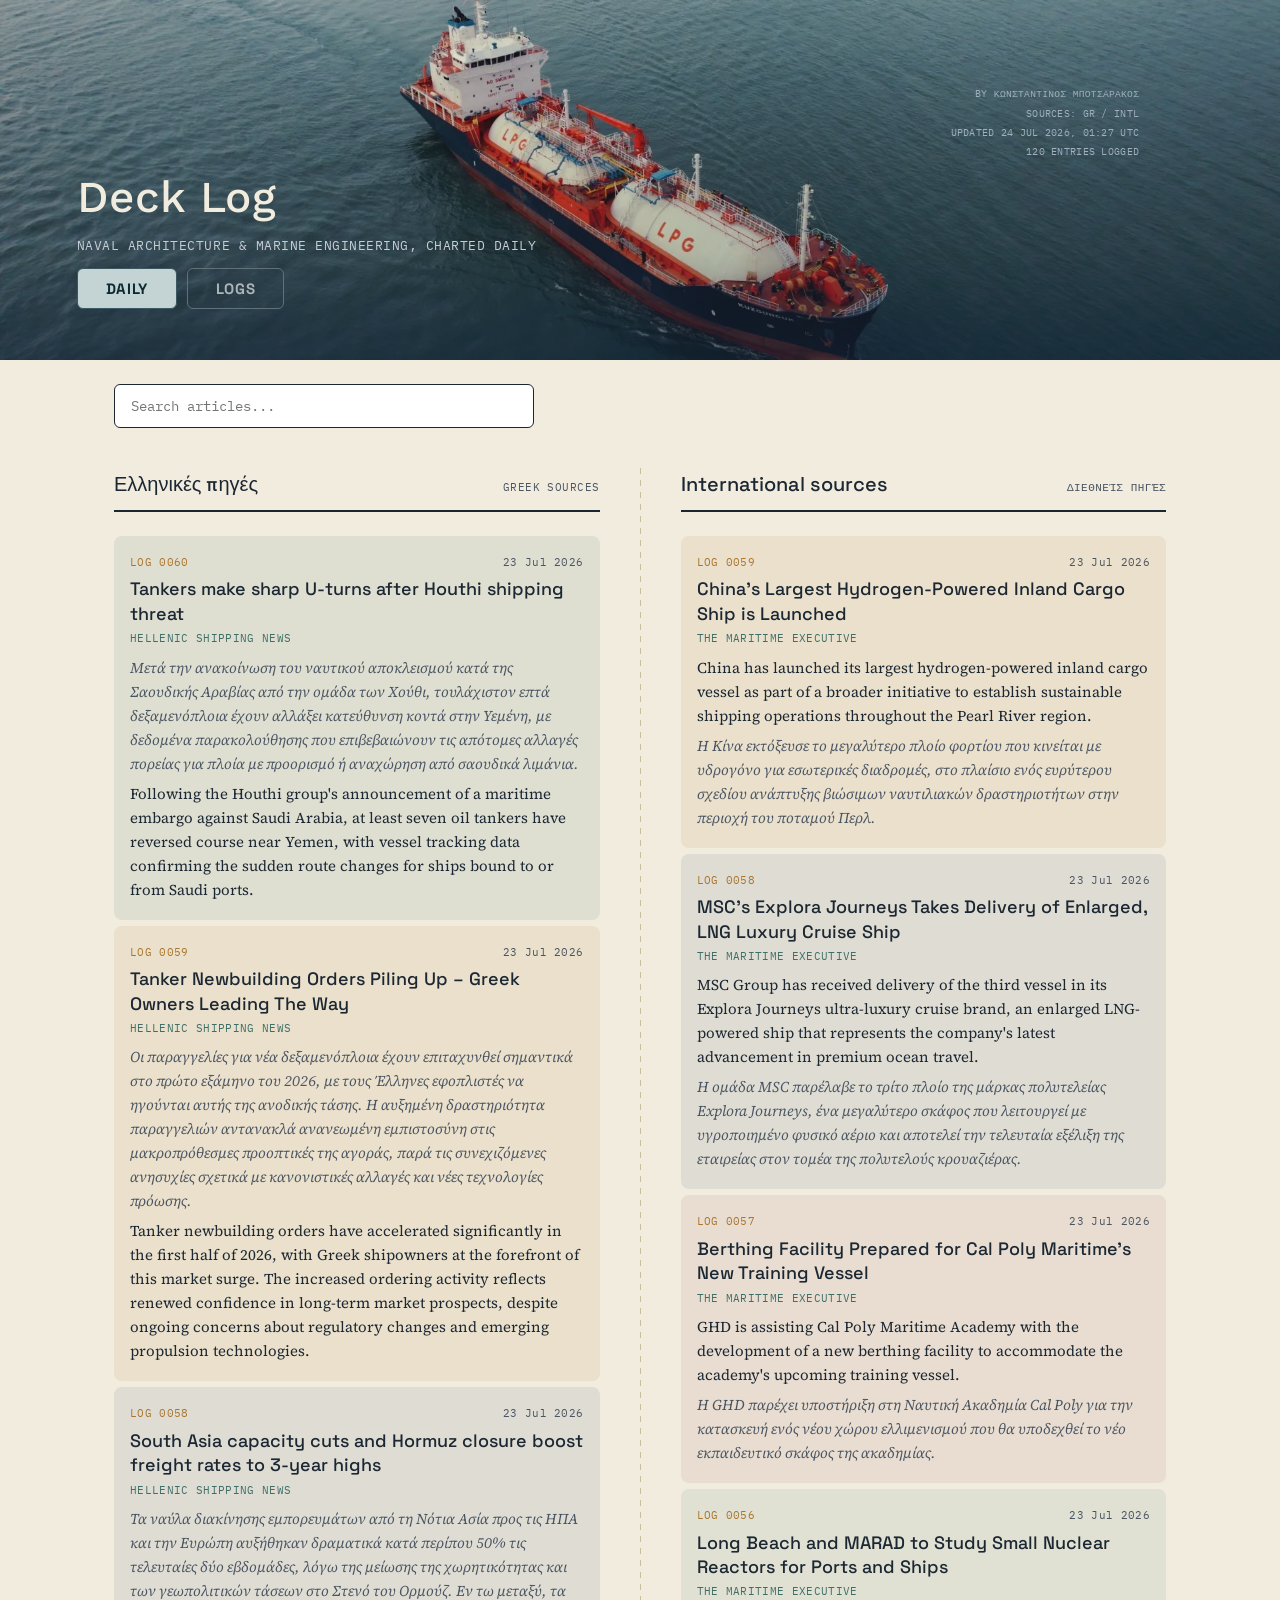
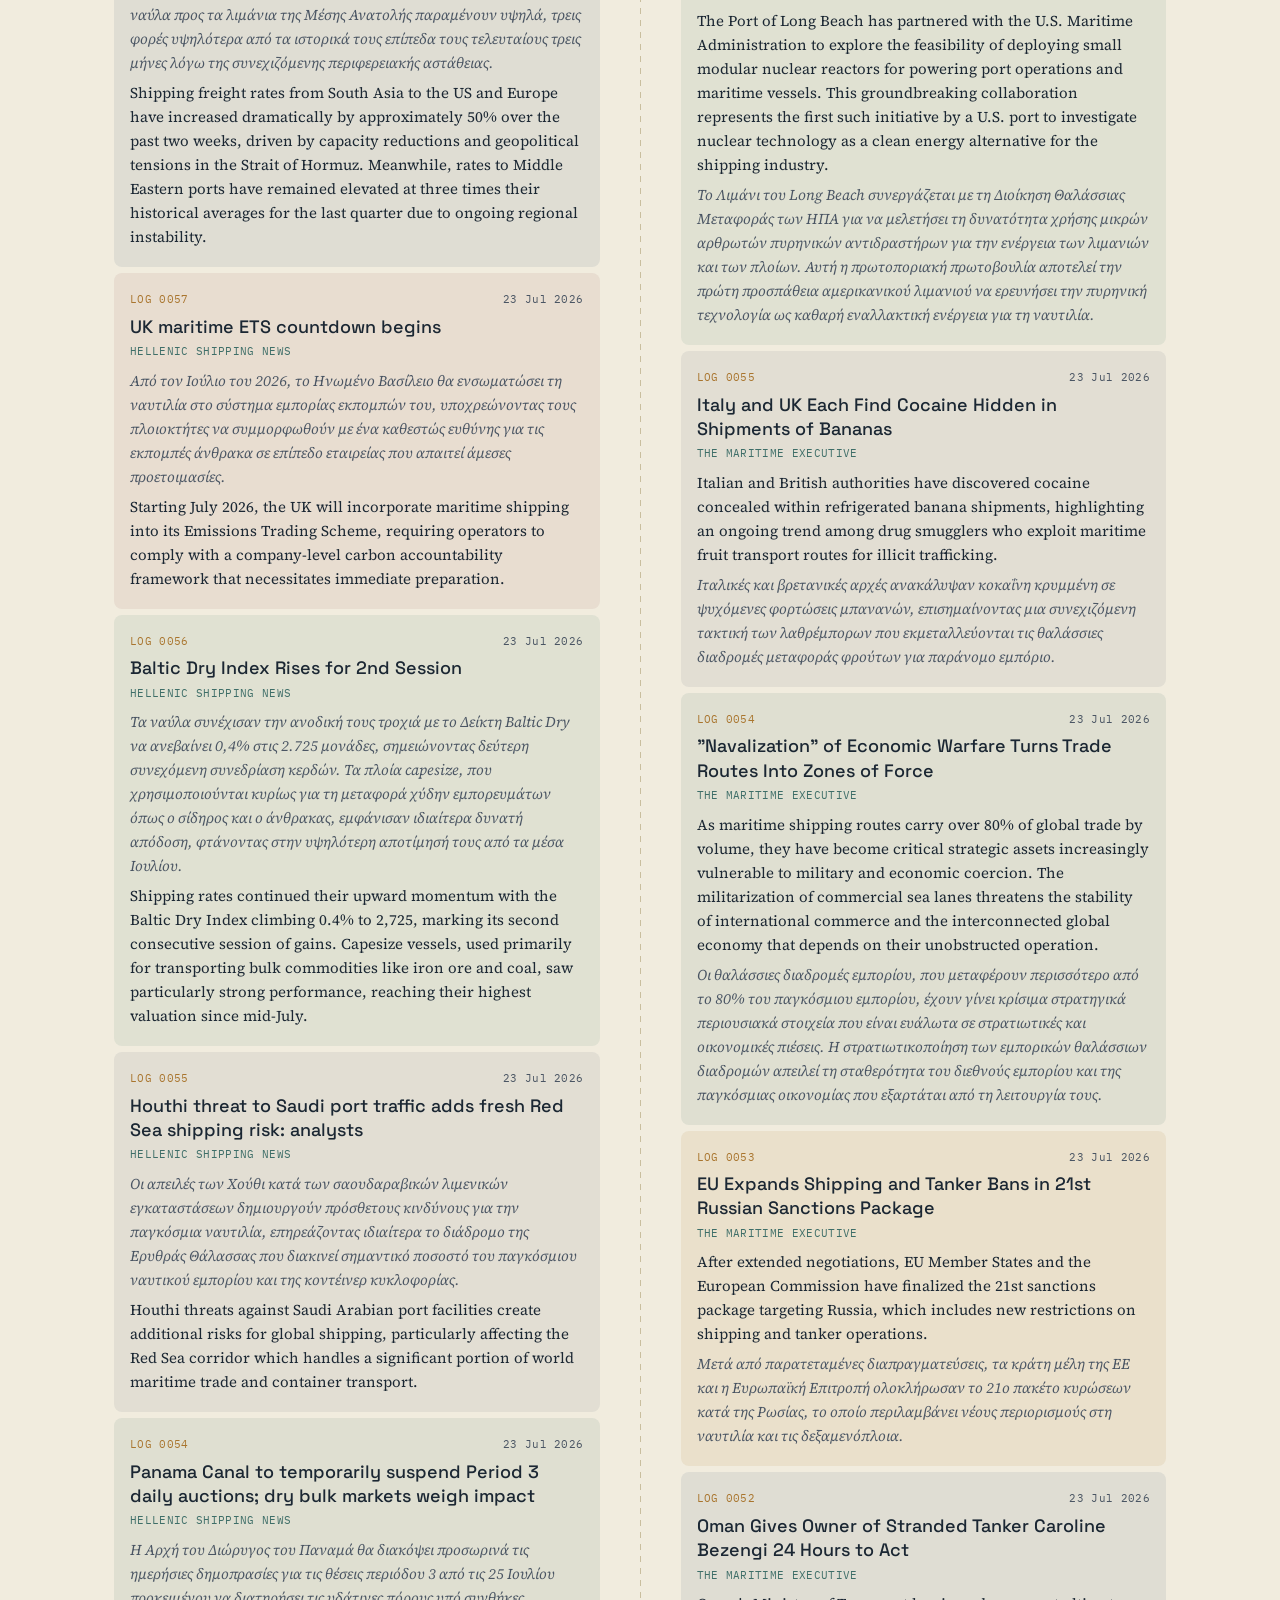
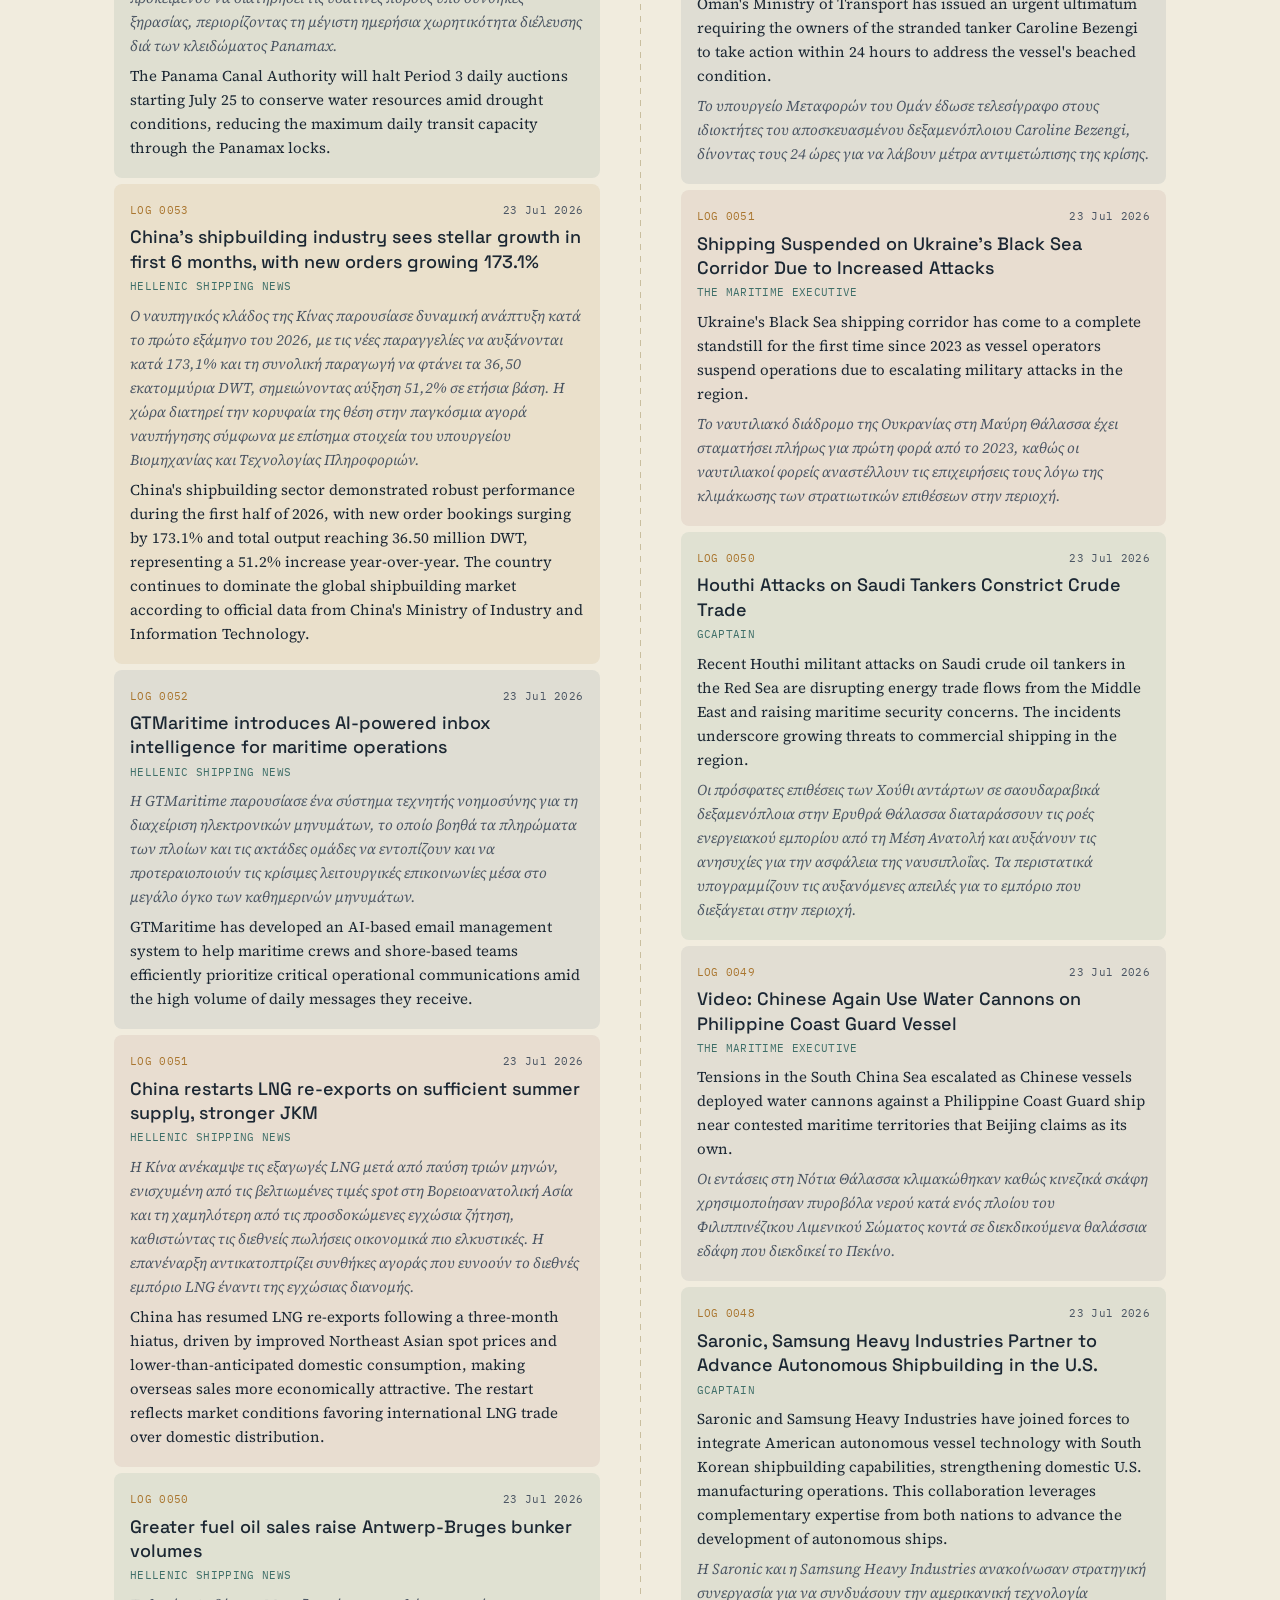
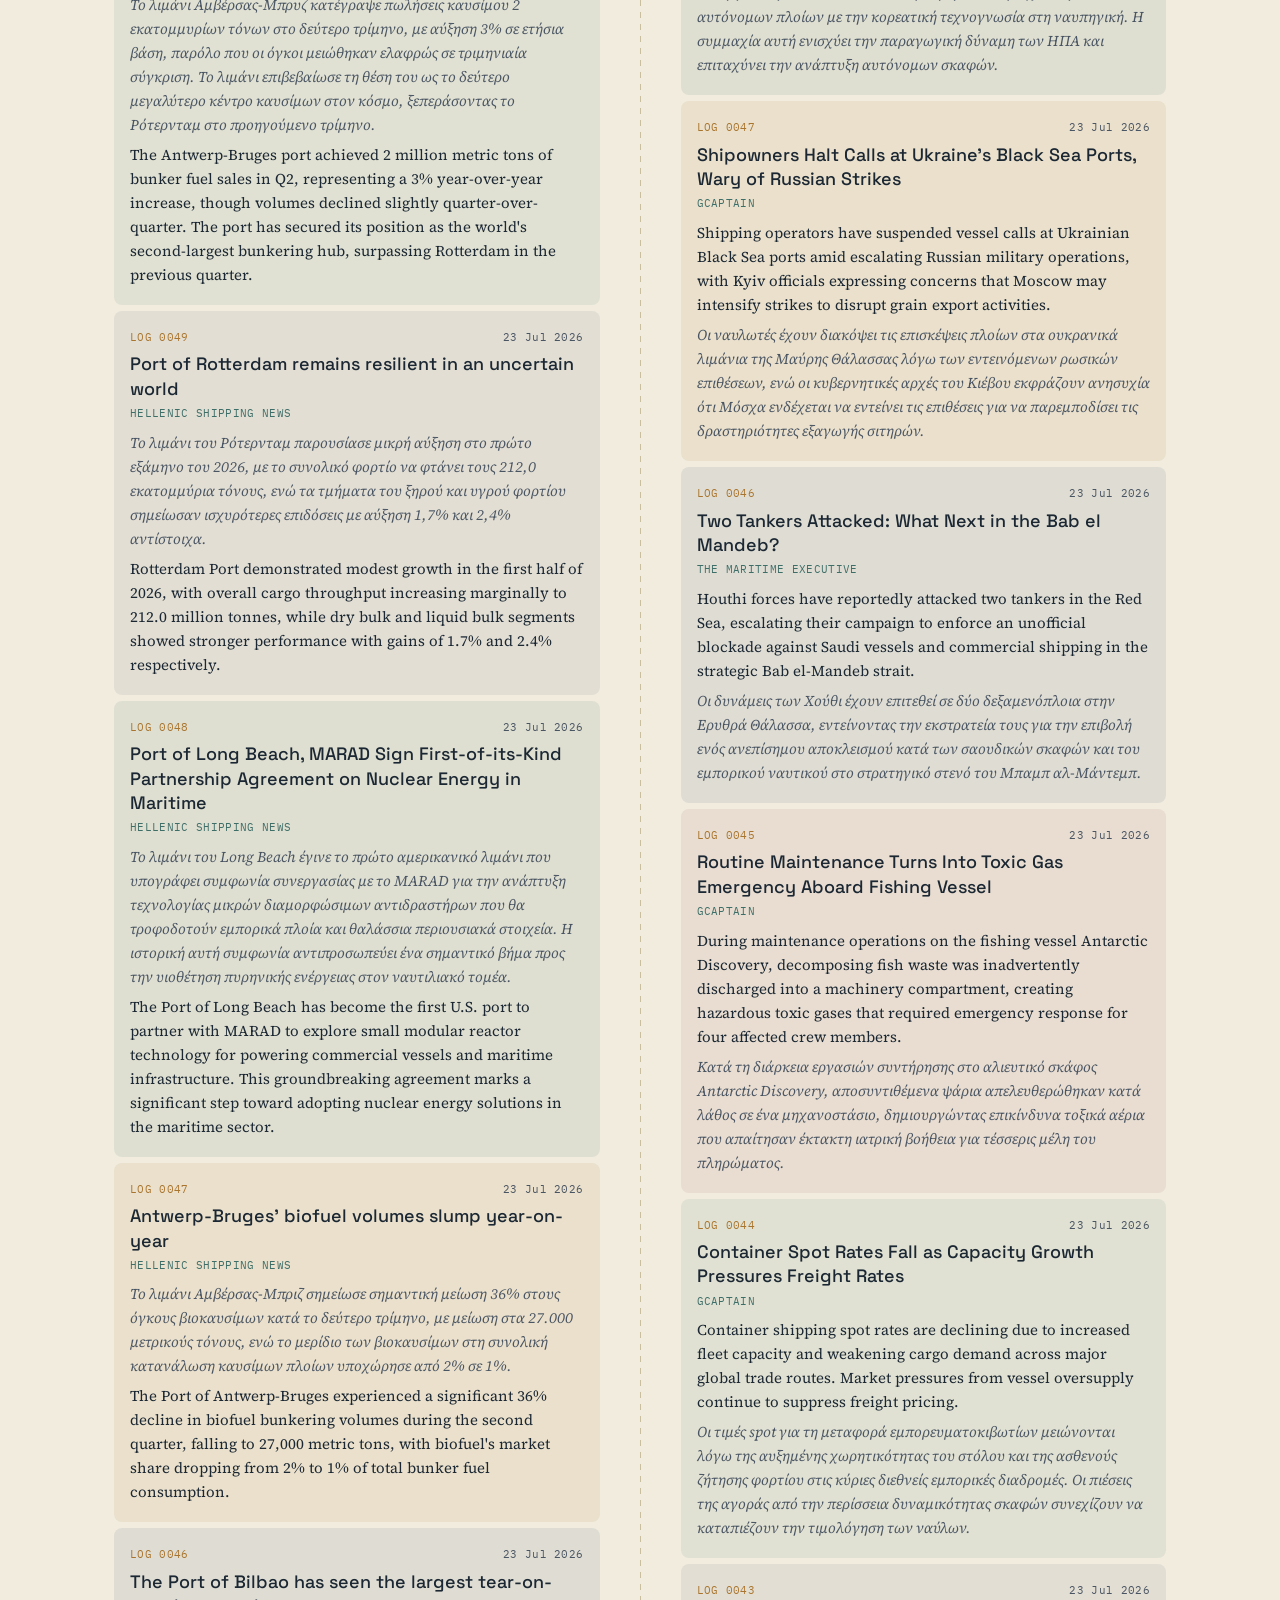
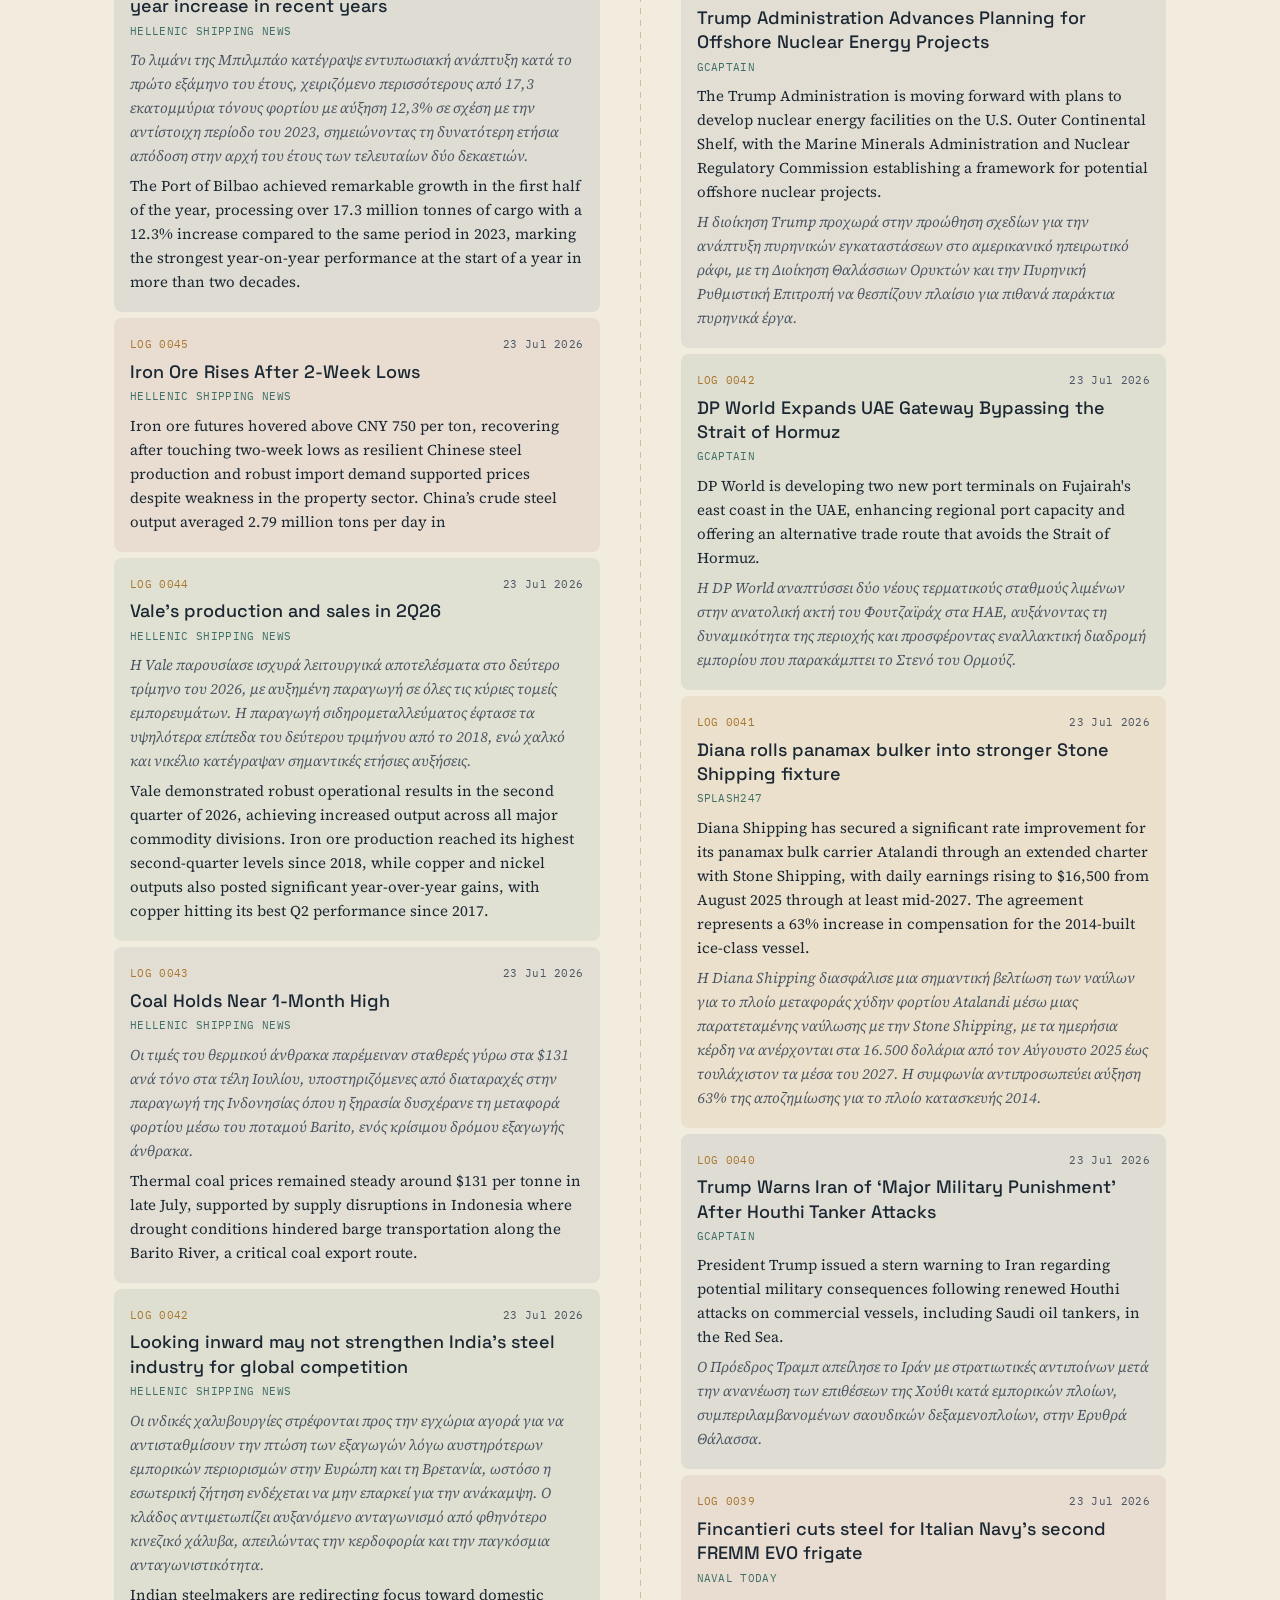
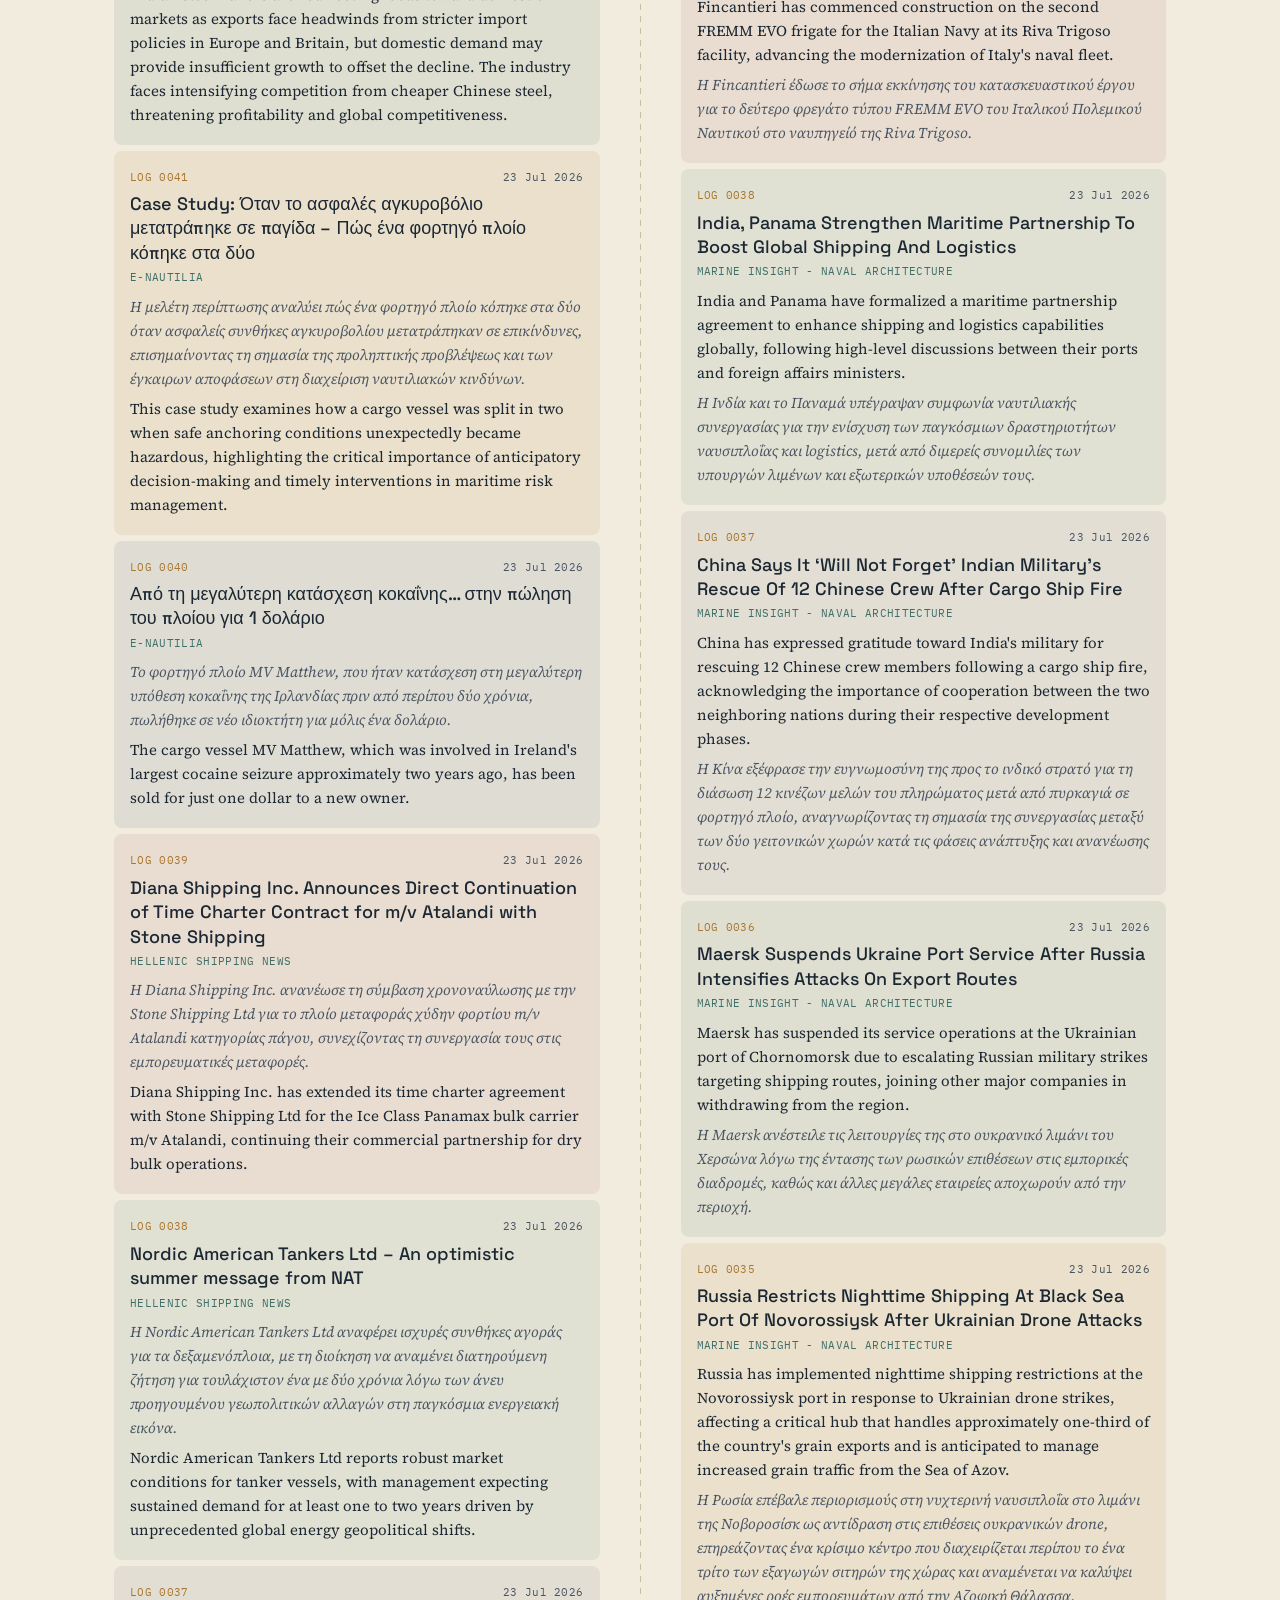
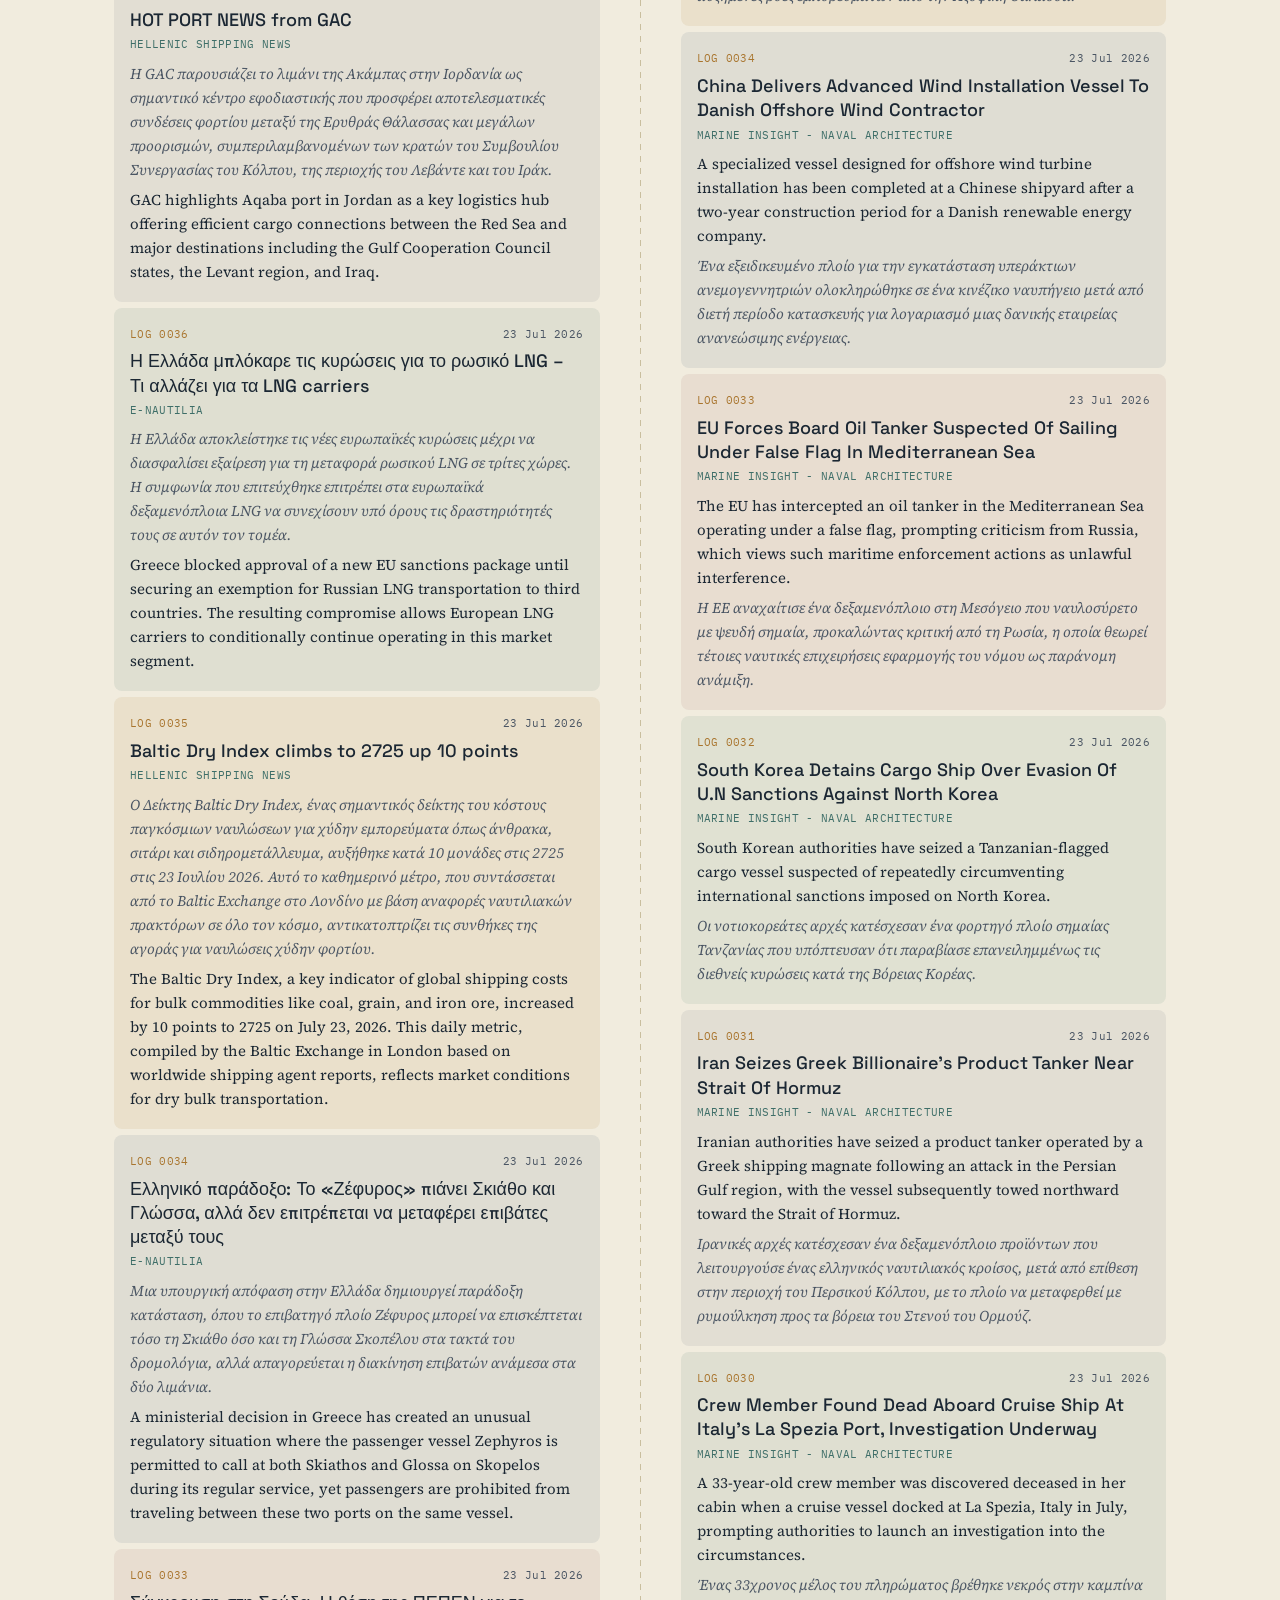
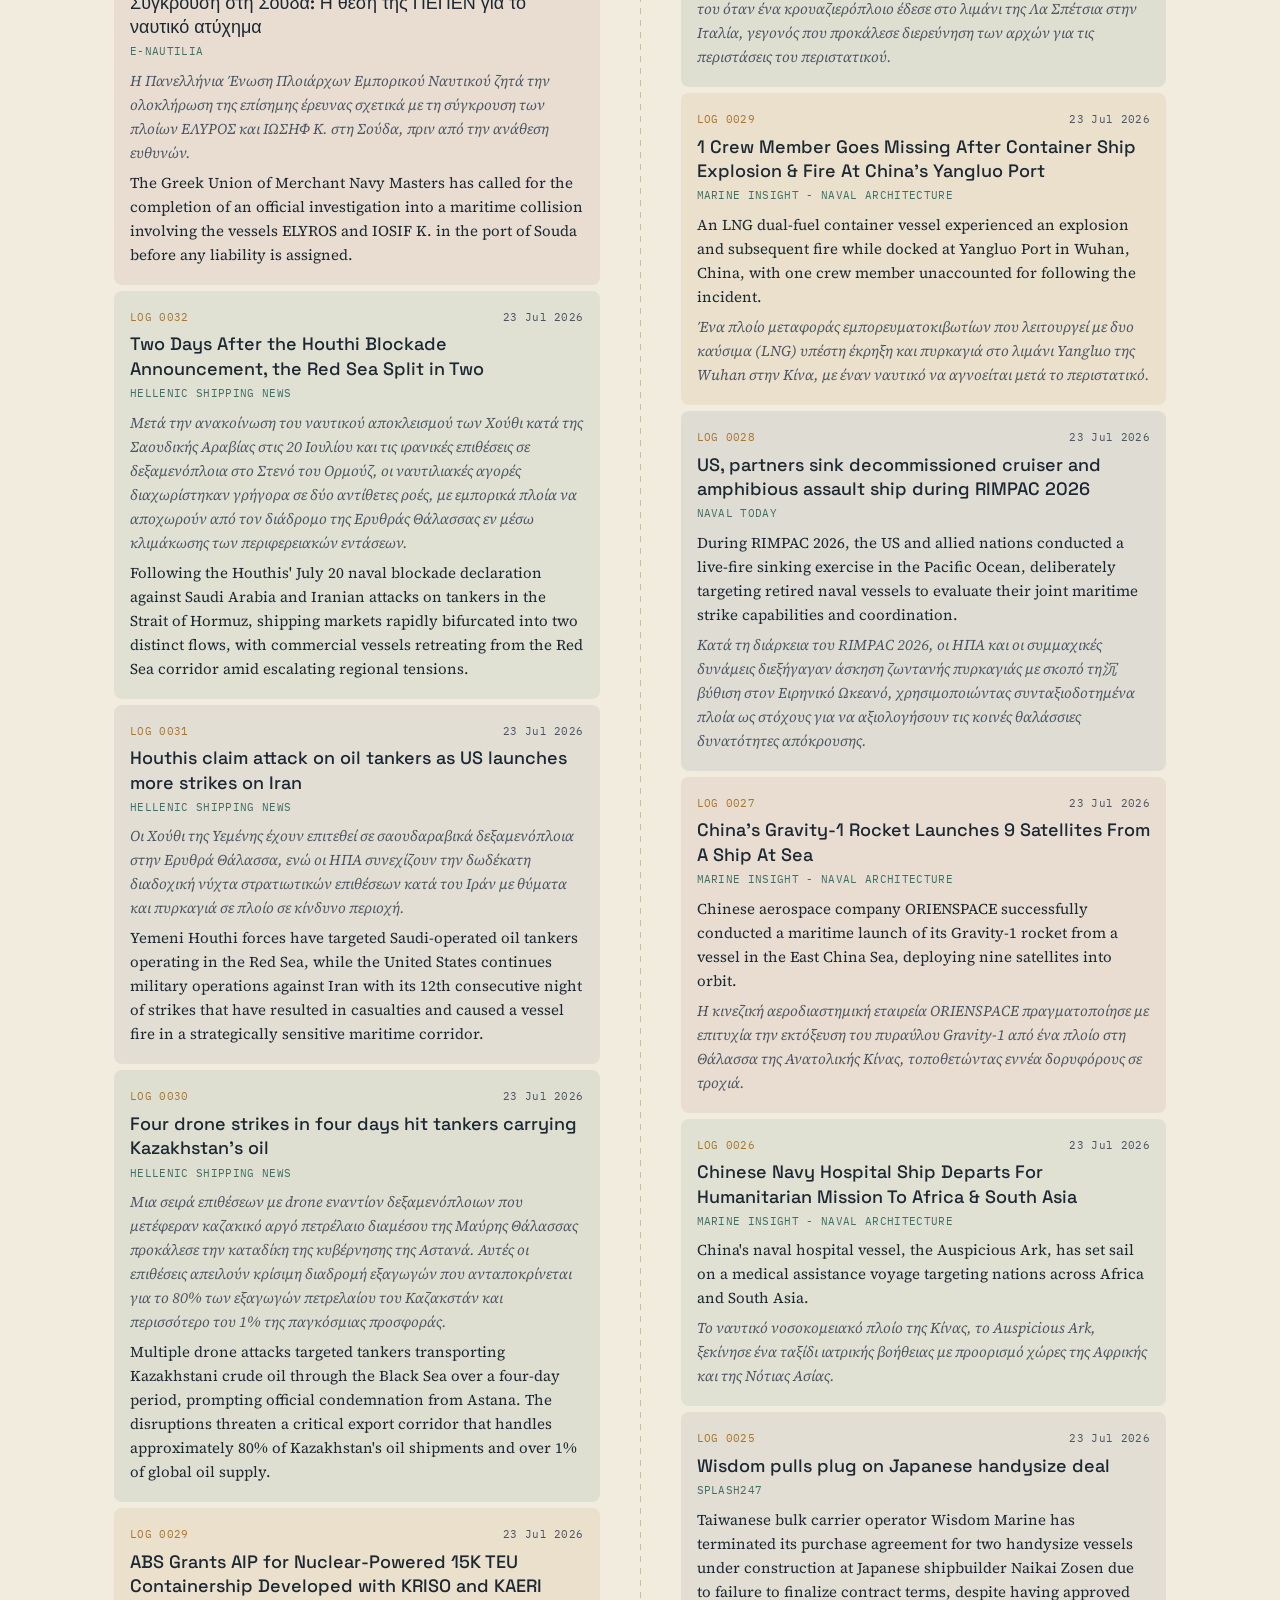
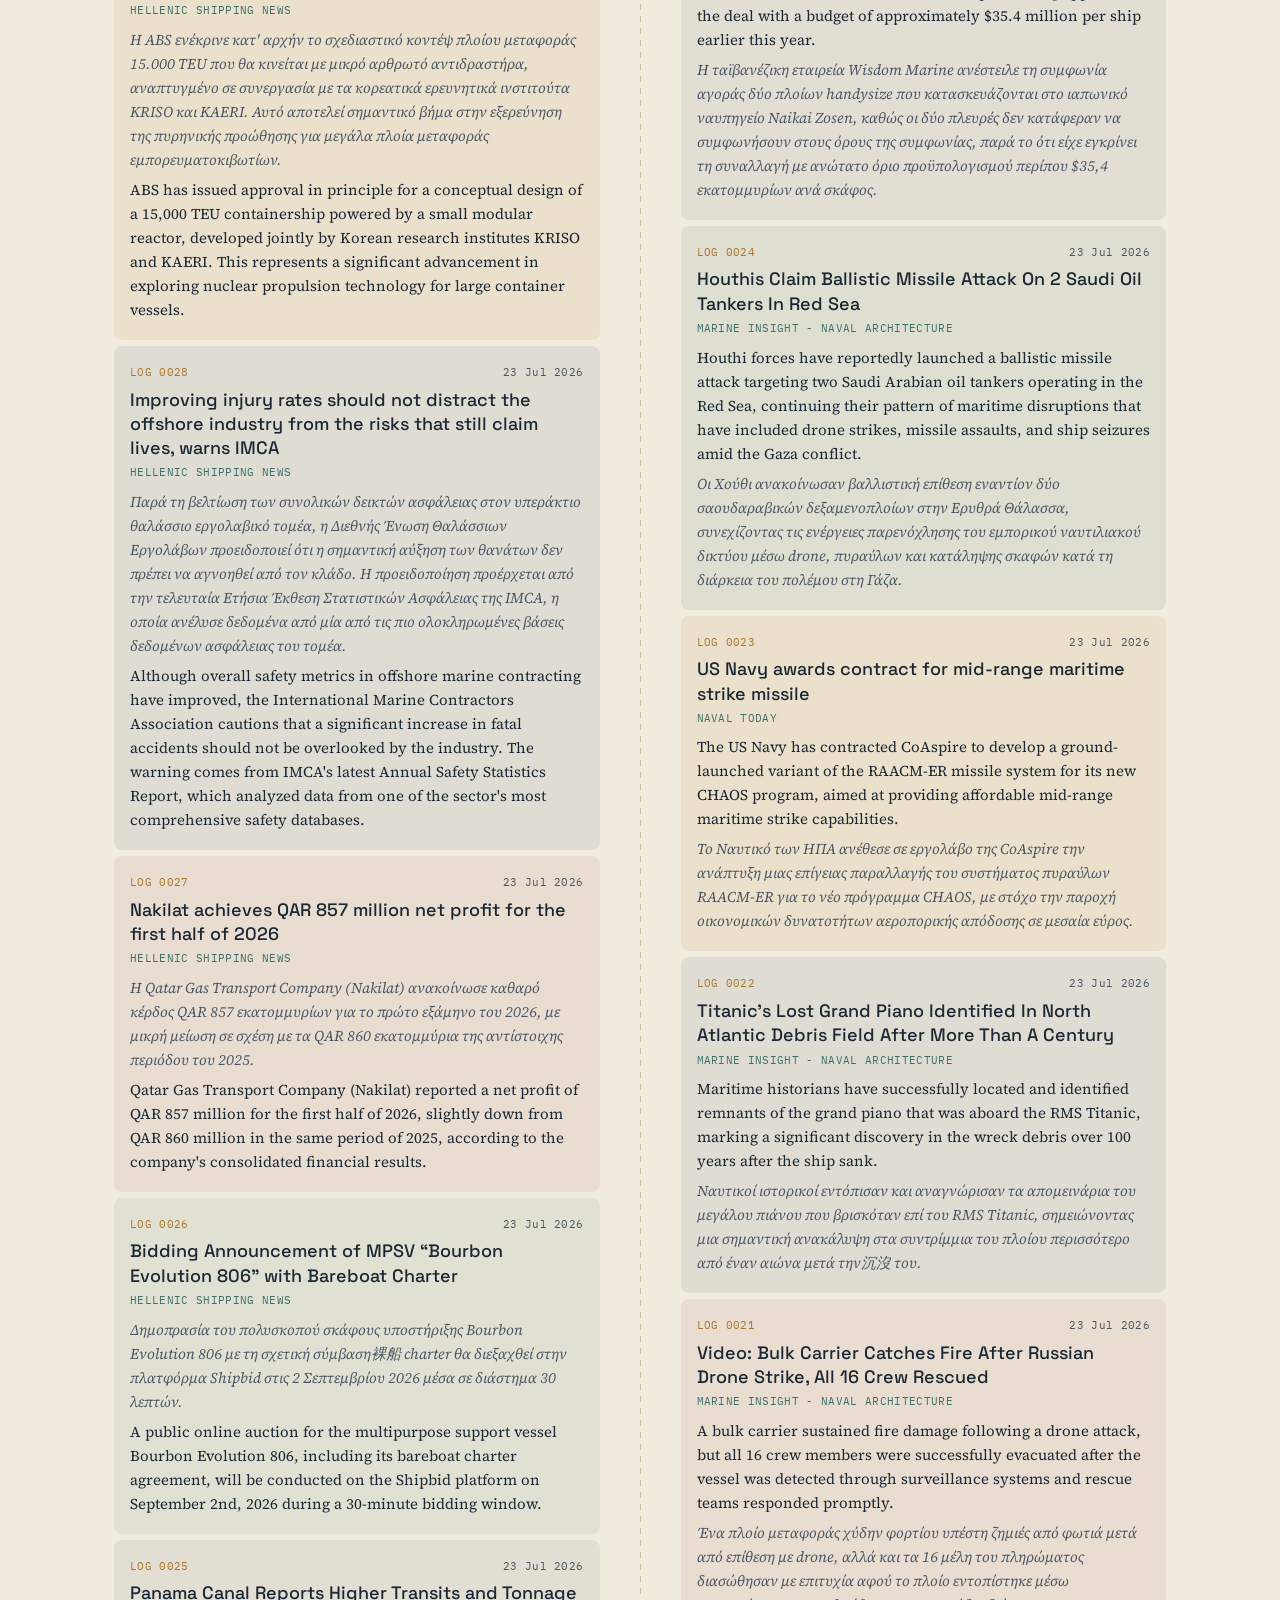
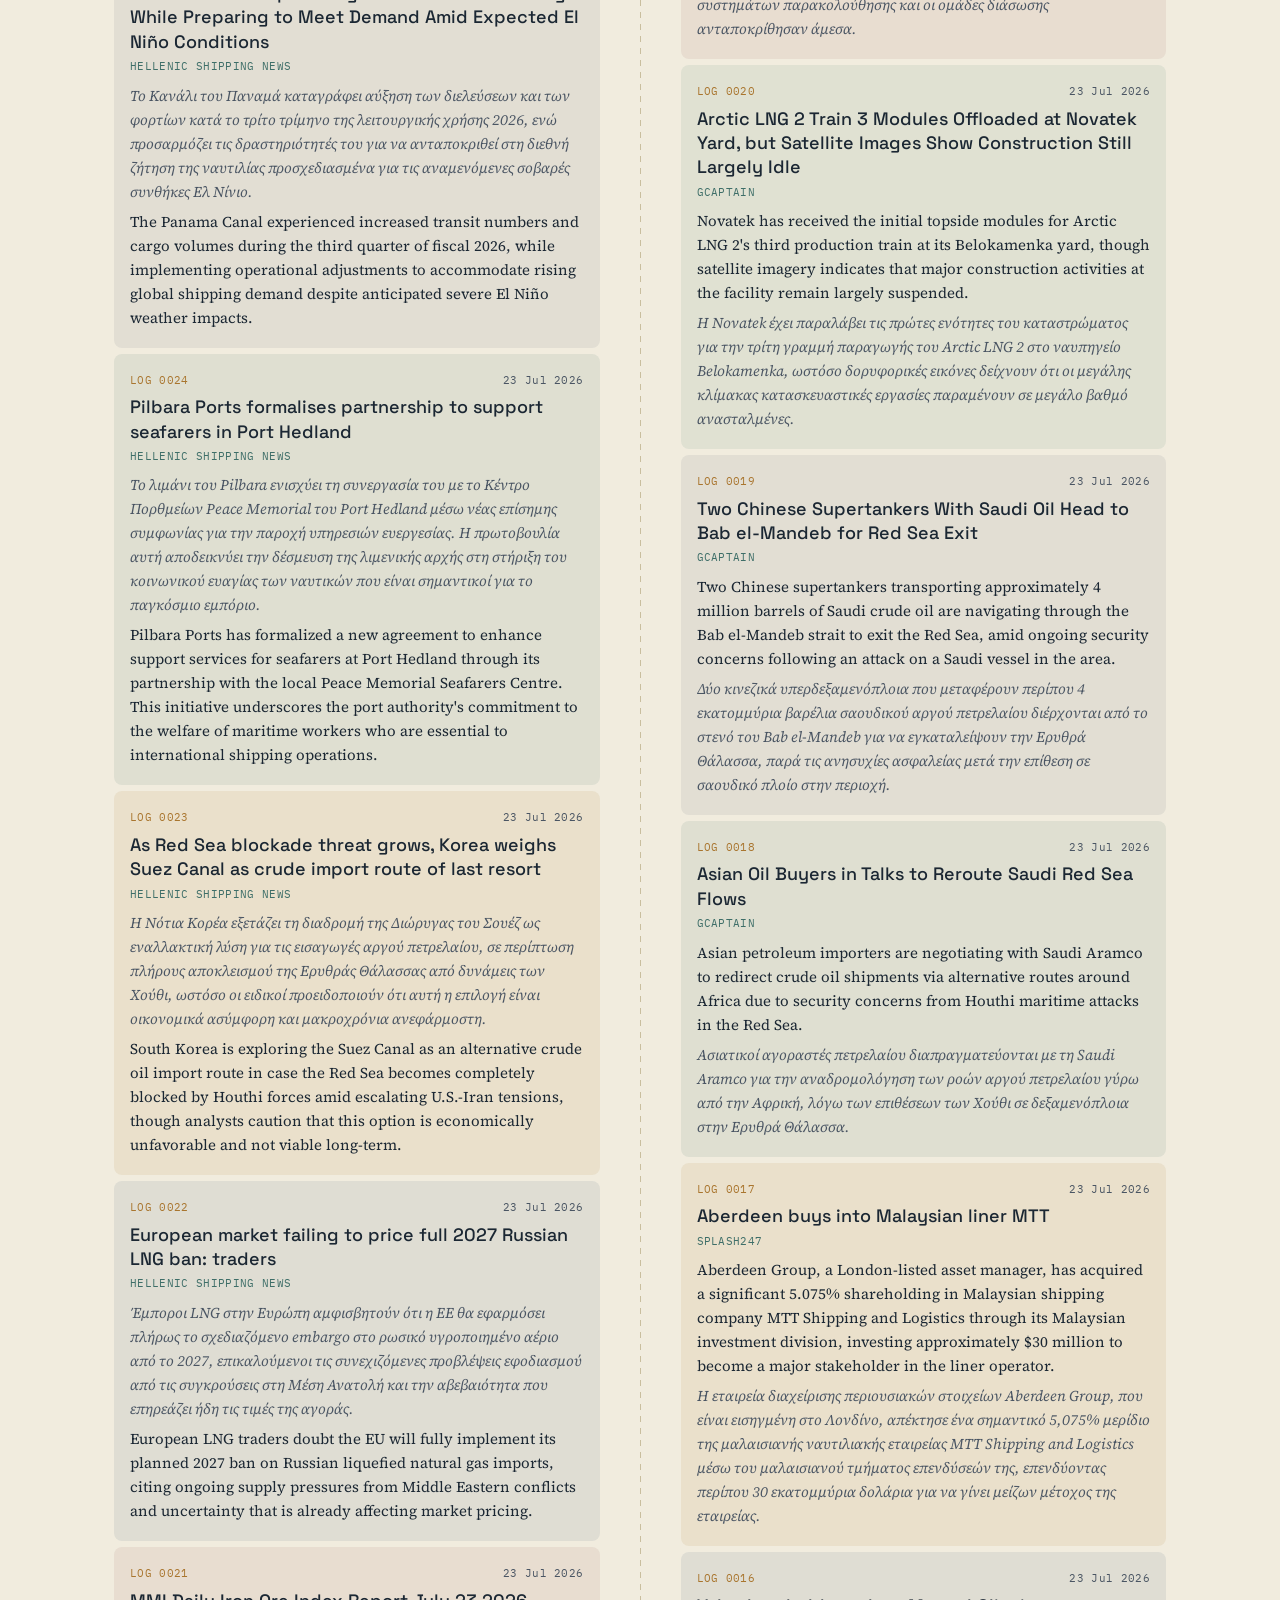
==== commit 4d0d5015: "Auto-update: fetch new articles and rebuild site" ====
--- a/docs/index.html
+++ b/docs/index.html
@@ -34,7 +34,7 @@
   <div class="titleblock-meta">
     <span>BY ΚΩΝΣΤΑΝΤΙΝΟΣ ΜΠΟΤΣΑΡΑΚΟΣ</span>
     <span>SOURCES: GR / INTL</span>
-    <span>UPDATED 23 Jul 2026, 08:08 UTC</span>
+    <span>UPDATED 24 Jul 2026, 01:27 UTC</span>
     <span>120 ENTRIES LOGGED</span>
   </div>
 
@@ -70,15 +70,521 @@
           <span class="entry-no">LOG 0060</span>
           <span class="entry-date">23 Jul 2026</span>
         </div>
+        <h3 class="entry-title"><a href="https://www.hellenicshippingnews.com/tankers-make-sharp-u-turns-after-houthi-shipping-threat/" target="_blank" rel="noopener">Tankers make sharp U-turns after Houthi shipping threat</a></h3>
+        <p class="entry-source">Hellenic Shipping News</p>
+        <p class="entry-summary summary-el">Μετά την ανακοίνωση του ναυτικού αποκλεισμού κατά της Σαουδικής Αραβίας από την ομάδα των Χούθι, τουλάχιστον επτά δεξαμενόπλοια έχουν αλλάξει κατεύθυνση κοντά στην Υεμένη, με δεδομένα παρακολούθησης που επιβεβαιώνουν τις απότομες αλλαγές πορείας για πλοία με προορισμό ή αναχώρηση από σαουδικά λιμάνια.</p>
+        <p class="entry-summary summary-en">Following the Houthi group's announcement of a maritime embargo against Saudi Arabia, at least seven oil tankers have reversed course near Yemen, with vessel tracking data confirming the sudden route changes for ships bound to or from Saudi ports.</p>
+      </article>
+      
+      <article class="entry hue-1" data-date="23 Jul 2026">
+        <div class="entry-meta">
+          <span class="entry-no">LOG 0059</span>
+          <span class="entry-date">23 Jul 2026</span>
+        </div>
+        <h3 class="entry-title"><a href="https://www.hellenicshippingnews.com/tanker-newbuilding-orders-piling-up-greek-owners-leading-the-way/" target="_blank" rel="noopener">Tanker Newbuilding Orders Piling Up – Greek Owners Leading The Way</a></h3>
+        <p class="entry-source">Hellenic Shipping News</p>
+        <p class="entry-summary summary-el">Οι παραγγελίες για νέα δεξαμενόπλοια έχουν επιταχυνθεί σημαντικά στο πρώτο εξάμηνο του 2026, με τους Έλληνες εφοπλιστές να ηγούνται αυτής της ανοδικής τάσης. Η αυξημένη δραστηριότητα παραγγελιών αντανακλά ανανεωμένη εμπιστοσύνη στις μακροπρόθεσμες προοπτικές της αγοράς, παρά τις συνεχιζόμενες ανησυχίες σχετικά με κανονιστικές αλλαγές και νέες τεχνολογίες πρόωσης.</p>
+        <p class="entry-summary summary-en">Tanker newbuilding orders have accelerated significantly in the first half of 2026, with Greek shipowners at the forefront of this market surge. The increased ordering activity reflects renewed confidence in long-term market prospects, despite ongoing concerns about regulatory changes and emerging propulsion technologies.</p>
+      </article>
+      
+      <article class="entry hue-2" data-date="23 Jul 2026">
+        <div class="entry-meta">
+          <span class="entry-no">LOG 0058</span>
+          <span class="entry-date">23 Jul 2026</span>
+        </div>
+        <h3 class="entry-title"><a href="https://www.hellenicshippingnews.com/south-asia-capacity-cuts-and-hormuz-closure-boost-freight-rates-to-3-year-highs/" target="_blank" rel="noopener">South Asia capacity cuts and Hormuz closure boost freight rates to 3-year highs</a></h3>
+        <p class="entry-source">Hellenic Shipping News</p>
+        <p class="entry-summary summary-el">Τα ναύλα διακίνησης εμπορευμάτων από τη Νότια Ασία προς τις ΗΠΑ και την Ευρώπη αυξήθηκαν δραματικά κατά περίπου 50% τις τελευταίες δύο εβδομάδες, λόγω της μείωσης της χωρητικότητας και των γεωπολιτικών τάσεων στο Στενό του Ορμούζ. Εν τω μεταξύ, τα ναύλα προς τα λιμάνια της Μέσης Ανατολής παραμένουν υψηλά, τρεις φορές υψηλότερα από τα ιστορικά τους επίπεδα τους τελευταίους τρεις μήνες λόγω της συνεχιζόμενης περιφερειακής αστάθειας.</p>
+        <p class="entry-summary summary-en">Shipping freight rates from South Asia to the US and Europe have increased dramatically by approximately 50% over the past two weeks, driven by capacity reductions and geopolitical tensions in the Strait of Hormuz. Meanwhile, rates to Middle Eastern ports have remained elevated at three times their historical averages for the last quarter due to ongoing regional instability.</p>
+      </article>
+      
+      <article class="entry hue-3" data-date="23 Jul 2026">
+        <div class="entry-meta">
+          <span class="entry-no">LOG 0057</span>
+          <span class="entry-date">23 Jul 2026</span>
+        </div>
+        <h3 class="entry-title"><a href="https://www.hellenicshippingnews.com/uk-maritime-ets-countdown-begins/" target="_blank" rel="noopener">UK maritime ETS countdown begins</a></h3>
+        <p class="entry-source">Hellenic Shipping News</p>
+        <p class="entry-summary summary-el">Από τον Ιούλιο του 2026, το Ηνωμένο Βασίλειο θα ενσωματώσει τη ναυτιλία στο σύστημα εμπορίας εκπομπών του, υποχρεώνοντας τους πλοιοκτήτες να συμμορφωθούν με ένα καθεστώς ευθύνης για τις εκπομπές άνθρακα σε επίπεδο εταιρείας που απαιτεί άμεσες προετοιμασίες.</p>
+        <p class="entry-summary summary-en">Starting July 2026, the UK will incorporate maritime shipping into its Emissions Trading Scheme, requiring operators to comply with a company-level carbon accountability framework that necessitates immediate preparation.</p>
+      </article>
+      
+      <article class="entry hue-4" data-date="23 Jul 2026">
+        <div class="entry-meta">
+          <span class="entry-no">LOG 0056</span>
+          <span class="entry-date">23 Jul 2026</span>
+        </div>
+        <h3 class="entry-title"><a href="https://www.hellenicshippingnews.com/baltic-dry-index-rises-for-2nd-session/" target="_blank" rel="noopener">Baltic Dry Index Rises for 2nd Session</a></h3>
+        <p class="entry-source">Hellenic Shipping News</p>
+        <p class="entry-summary summary-el">Τα ναύλα συνέχισαν την ανοδική τους τροχιά με το Δείκτη Baltic Dry να ανεβαίνει 0,4% στις 2.725 μονάδες, σημειώνοντας δεύτερη συνεχόμενη συνεδρίαση κερδών. Τα πλοία capesize, που χρησιμοποιούνται κυρίως για τη μεταφορά χύδην εμπορευμάτων όπως ο σίδηρος και ο άνθρακας, εμφάνισαν ιδιαίτερα δυνατή απόδοση, φτάνοντας στην υψηλότερη αποτίμησή τους από τα μέσα Ιουλίου.</p>
+        <p class="entry-summary summary-en">Shipping rates continued their upward momentum with the Baltic Dry Index climbing 0.4% to 2,725, marking its second consecutive session of gains. Capesize vessels, used primarily for transporting bulk commodities like iron ore and coal, saw particularly strong performance, reaching their highest valuation since mid-July.</p>
+      </article>
+      
+      <article class="entry hue-5" data-date="23 Jul 2026">
+        <div class="entry-meta">
+          <span class="entry-no">LOG 0055</span>
+          <span class="entry-date">23 Jul 2026</span>
+        </div>
+        <h3 class="entry-title"><a href="https://www.hellenicshippingnews.com/houthi-threat-to-saudi-port-traffic-adds-fresh-red-sea-shipping-risk-analysts/" target="_blank" rel="noopener">Houthi threat to Saudi port traffic adds fresh Red Sea shipping risk: analysts</a></h3>
+        <p class="entry-source">Hellenic Shipping News</p>
+        <p class="entry-summary summary-el">Οι απειλές των Χούθι κατά των σαουδαραβικών λιμενικών εγκαταστάσεων δημιουργούν πρόσθετους κινδύνους για την παγκόσμια ναυτιλία, επηρεάζοντας ιδιαίτερα το διάδρομο της Ερυθράς Θάλασσας που διακινεί σημαντικό ποσοστό του παγκόσμιου ναυτικού εμπορίου και της κοντέινερ κυκλοφορίας.</p>
+        <p class="entry-summary summary-en">Houthi threats against Saudi Arabian port facilities create additional risks for global shipping, particularly affecting the Red Sea corridor which handles a significant portion of world maritime trade and container transport.</p>
+      </article>
+      
+      <article class="entry hue-0" data-date="23 Jul 2026">
+        <div class="entry-meta">
+          <span class="entry-no">LOG 0054</span>
+          <span class="entry-date">23 Jul 2026</span>
+        </div>
+        <h3 class="entry-title"><a href="https://www.hellenicshippingnews.com/panama-canal-to-temporarily-suspend-period-3-daily-auctions-dry-bulk-markets-weigh-impact/" target="_blank" rel="noopener">Panama Canal to temporarily suspend Period 3 daily auctions; dry bulk markets weigh impact</a></h3>
+        <p class="entry-source">Hellenic Shipping News</p>
+        <p class="entry-summary summary-el">Η Αρχή του Διώρυγος του Παναμά θα διακόψει προσωρινά τις ημερήσιες δημοπρασίες για τις θέσεις περιόδου 3 από τις 25 Ιουλίου προκειμένου να διατηρήσει τις υδάτινες πόρους υπό συνθήκες ξηρασίας, περιορίζοντας τη μέγιστη ημερήσια χωρητικότητα διέλευσης διά των κλειδώματος Panamax.</p>
+        <p class="entry-summary summary-en">The Panama Canal Authority will halt Period 3 daily auctions starting July 25 to conserve water resources amid drought conditions, reducing the maximum daily transit capacity through the Panamax locks.</p>
+      </article>
+      
+      <article class="entry hue-1" data-date="23 Jul 2026">
+        <div class="entry-meta">
+          <span class="entry-no">LOG 0053</span>
+          <span class="entry-date">23 Jul 2026</span>
+        </div>
+        <h3 class="entry-title"><a href="https://www.hellenicshippingnews.com/chinas-shipbuilding-industry-sees-stellar-growth-in-first-6-months-with-new-orders-growing-173-1/" target="_blank" rel="noopener">China’s shipbuilding industry sees stellar growth in first 6 months, with new orders growing 173.1%</a></h3>
+        <p class="entry-source">Hellenic Shipping News</p>
+        <p class="entry-summary summary-el">Ο ναυπηγικός κλάδος της Κίνας παρουσίασε δυναμική ανάπτυξη κατά το πρώτο εξάμηνο του 2026, με τις νέες παραγγελίες να αυξάνονται κατά 173,1% και τη συνολική παραγωγή να φτάνει τα 36,50 εκατομμύρια DWT, σημειώνοντας αύξηση 51,2% σε ετήσια βάση. Η χώρα διατηρεί την κορυφαία της θέση στην παγκόσμια αγορά ναυπήγησης σύμφωνα με επίσημα στοιχεία του υπουργείου Βιομηχανίας και Τεχνολογίας Πληροφοριών.</p>
+        <p class="entry-summary summary-en">China's shipbuilding sector demonstrated robust performance during the first half of 2026, with new order bookings surging by 173.1% and total output reaching 36.50 million DWT, representing a 51.2% increase year-over-year. The country continues to dominate the global shipbuilding market according to official data from China's Ministry of Industry and Information Technology.</p>
+      </article>
+      
+      <article class="entry hue-2" data-date="23 Jul 2026">
+        <div class="entry-meta">
+          <span class="entry-no">LOG 0052</span>
+          <span class="entry-date">23 Jul 2026</span>
+        </div>
+        <h3 class="entry-title"><a href="https://www.hellenicshippingnews.com/gtmaritime-introduces-ai-powered-inbox-intelligence-for-maritime-operations/" target="_blank" rel="noopener">GTMaritime introduces AI-powered inbox intelligence for maritime operations</a></h3>
+        <p class="entry-source">Hellenic Shipping News</p>
+        <p class="entry-summary summary-el">Η GTMaritime παρουσίασε ένα σύστημα τεχνητής νοημοσύνης για τη διαχείριση ηλεκτρονικών μηνυμάτων, το οποίο βοηθά τα πληρώματα των πλοίων και τις ακτάδες ομάδες να εντοπίζουν και να προτεραιοποιούν τις κρίσιμες λειτουργικές επικοινωνίες μέσα στο μεγάλο όγκο των καθημερινών μηνυμάτων.</p>
+        <p class="entry-summary summary-en">GTMaritime has developed an AI-based email management system to help maritime crews and shore-based teams efficiently prioritize critical operational communications amid the high volume of daily messages they receive.</p>
+      </article>
+      
+      <article class="entry hue-3" data-date="23 Jul 2026">
+        <div class="entry-meta">
+          <span class="entry-no">LOG 0051</span>
+          <span class="entry-date">23 Jul 2026</span>
+        </div>
+        <h3 class="entry-title"><a href="https://www.hellenicshippingnews.com/china-restarts-lng-re-exports-on-sufficient-summer-supply-stronger-jkm/" target="_blank" rel="noopener">China restarts LNG re-exports on sufficient summer supply, stronger JKM</a></h3>
+        <p class="entry-source">Hellenic Shipping News</p>
+        <p class="entry-summary summary-el">Η Κίνα ανέκαμψε τις εξαγωγές LNG μετά από παύση τριών μηνών, ενισχυμένη από τις βελτιωμένες τιμές spot στη Βορειοανατολική Ασία και τη χαμηλότερη από τις προσδοκώμενες εγχώσια ζήτηση, καθιστώντας τις διεθνείς πωλήσεις οικονομικά πιο ελκυστικές. Η επανέναρξη αντικατοπτρίζει συνθήκες αγοράς που ευνοούν το διεθνές εμπόριο LNG έναντι της εγχώσιας διανομής.</p>
+        <p class="entry-summary summary-en">China has resumed LNG re-exports following a three-month hiatus, driven by improved Northeast Asian spot prices and lower-than-anticipated domestic consumption, making overseas sales more economically attractive. The restart reflects market conditions favoring international LNG trade over domestic distribution.</p>
+      </article>
+      
+      <article class="entry hue-4" data-date="23 Jul 2026">
+        <div class="entry-meta">
+          <span class="entry-no">LOG 0050</span>
+          <span class="entry-date">23 Jul 2026</span>
+        </div>
+        <h3 class="entry-title"><a href="https://www.hellenicshippingnews.com/greater-fuel-oil-sales-raise-antwerp-bruges-bunker-volumes/" target="_blank" rel="noopener">Greater fuel oil sales raise Antwerp-Bruges bunker volumes</a></h3>
+        <p class="entry-source">Hellenic Shipping News</p>
+        <p class="entry-summary summary-el">Το λιμάνι Αμβέρσας-Μπρυζ κατέγραψε πωλήσεις καυσίμου 2 εκατομμυρίων τόνων στο δεύτερο τρίμηνο, με αύξηση 3% σε ετήσια βάση, παρόλο που οι όγκοι μειώθηκαν ελαφρώς σε τριμηνιαία σύγκριση. Το λιμάνι επιβεβαίωσε τη θέση του ως το δεύτερο μεγαλύτερο κέντρο καυσίμων στον κόσμο, ξεπεράσοντας το Ρότερνταμ στο προηγούμενο τρίμηνο.</p>
+        <p class="entry-summary summary-en">The Antwerp-Bruges port achieved 2 million metric tons of bunker fuel sales in Q2, representing a 3% year-over-year increase, though volumes declined slightly quarter-over-quarter. The port has secured its position as the world's second-largest bunkering hub, surpassing Rotterdam in the previous quarter.</p>
+      </article>
+      
+      <article class="entry hue-5" data-date="23 Jul 2026">
+        <div class="entry-meta">
+          <span class="entry-no">LOG 0049</span>
+          <span class="entry-date">23 Jul 2026</span>
+        </div>
+        <h3 class="entry-title"><a href="https://www.hellenicshippingnews.com/port-of-rotterdam-remains-resilient-in-an-uncertain-world/" target="_blank" rel="noopener">Port of Rotterdam remains resilient in an uncertain world</a></h3>
+        <p class="entry-source">Hellenic Shipping News</p>
+        <p class="entry-summary summary-el">Το λιμάνι του Ρότερνταμ παρουσίασε μικρή αύξηση στο πρώτο εξάμηνο του 2026, με το συνολικό φορτίο να φτάνει τους 212,0 εκατομμύρια τόνους, ενώ τα τμήματα του ξηρού και υγρού φορτίου σημείωσαν ισχυρότερες επιδόσεις με αύξηση 1,7% και 2,4% αντίστοιχα.</p>
+        <p class="entry-summary summary-en">Rotterdam Port demonstrated modest growth in the first half of 2026, with overall cargo throughput increasing marginally to 212.0 million tonnes, while dry bulk and liquid bulk segments showed stronger performance with gains of 1.7% and 2.4% respectively.</p>
+      </article>
+      
+      <article class="entry hue-0" data-date="23 Jul 2026">
+        <div class="entry-meta">
+          <span class="entry-no">LOG 0048</span>
+          <span class="entry-date">23 Jul 2026</span>
+        </div>
+        <h3 class="entry-title"><a href="https://www.hellenicshippingnews.com/port-of-long-beach-marad-sign-first-of-its-kind-partnership-agreement-on-nuclear-energy-in-maritime/" target="_blank" rel="noopener">Port of Long Beach, MARAD Sign First-of-its-Kind Partnership Agreement on Nuclear Energy in Maritime</a></h3>
+        <p class="entry-source">Hellenic Shipping News</p>
+        <p class="entry-summary summary-el">Το λιμάνι του Long Beach έγινε το πρώτο αμερικανικό λιμάνι που υπογράφει συμφωνία συνεργασίας με το MARAD για την ανάπτυξη τεχνολογίας μικρών διαμορφώσιμων αντιδραστήρων που θα τροφοδοτούν εμπορικά πλοία και θαλάσσια περιουσιακά στοιχεία. Η ιστορική αυτή συμφωνία αντιπροσωπεύει ένα σημαντικό βήμα προς την υιοθέτηση πυρηνικής ενέργειας στον ναυτιλιακό τομέα.</p>
+        <p class="entry-summary summary-en">The Port of Long Beach has become the first U.S. port to partner with MARAD to explore small modular reactor technology for powering commercial vessels and maritime infrastructure. This groundbreaking agreement marks a significant step toward adopting nuclear energy solutions in the maritime sector.</p>
+      </article>
+      
+      <article class="entry hue-1" data-date="23 Jul 2026">
+        <div class="entry-meta">
+          <span class="entry-no">LOG 0047</span>
+          <span class="entry-date">23 Jul 2026</span>
+        </div>
+        <h3 class="entry-title"><a href="https://www.hellenicshippingnews.com/antwerp-bruges-biofuel-volumes-slump-year-on-year/" target="_blank" rel="noopener">Antwerp-Bruges’ biofuel volumes slump year-on-year</a></h3>
+        <p class="entry-source">Hellenic Shipping News</p>
+        <p class="entry-summary summary-el">Το λιμάνι Αμβέρσας-Μπριζ σημείωσε σημαντική μείωση 36% στους όγκους βιοκαυσίμων κατά το δεύτερο τρίμηνο, με μείωση στα 27.000 μετρικούς τόνους, ενώ το μερίδιο των βιοκαυσίμων στη συνολική κατανάλωση καυσίμων πλοίων υποχώρησε από 2% σε 1%.</p>
+        <p class="entry-summary summary-en">The Port of Antwerp-Bruges experienced a significant 36% decline in biofuel bunkering volumes during the second quarter, falling to 27,000 metric tons, with biofuel's market share dropping from 2% to 1% of total bunker fuel consumption.</p>
+      </article>
+      
+      <article class="entry hue-2" data-date="23 Jul 2026">
+        <div class="entry-meta">
+          <span class="entry-no">LOG 0046</span>
+          <span class="entry-date">23 Jul 2026</span>
+        </div>
+        <h3 class="entry-title"><a href="https://www.hellenicshippingnews.com/the-port-of-bilbao-has-seen-the-largest-tear-on-year-increase-in-recent-years/" target="_blank" rel="noopener">The Port of Bilbao has seen the largest tear-on-year increase in recent years</a></h3>
+        <p class="entry-source">Hellenic Shipping News</p>
+        <p class="entry-summary summary-el">Το λιμάνι της Μπιλμπάο κατέγραψε εντυπωσιακή ανάπτυξη κατά το πρώτο εξάμηνο του έτους, χειριζόμενο περισσότερους από 17,3 εκατομμύρια τόνους φορτίου με αύξηση 12,3% σε σχέση με την αντίστοιχη περίοδο του 2023, σημειώνοντας τη δυνατότερη ετήσια απόδοση στην αρχή του έτους των τελευταίων δύο δεκαετιών.</p>
+        <p class="entry-summary summary-en">The Port of Bilbao achieved remarkable growth in the first half of the year, processing over 17.3 million tonnes of cargo with a 12.3% increase compared to the same period in 2023, marking the strongest year-on-year performance at the start of a year in more than two decades.</p>
+      </article>
+      
+      <article class="entry hue-3" data-date="23 Jul 2026">
+        <div class="entry-meta">
+          <span class="entry-no">LOG 0045</span>
+          <span class="entry-date">23 Jul 2026</span>
+        </div>
+        <h3 class="entry-title"><a href="https://www.hellenicshippingnews.com/iron-ore-rises-after-2-week-lows/" target="_blank" rel="noopener">Iron Ore Rises After 2-Week Lows</a></h3>
+        <p class="entry-source">Hellenic Shipping News</p>
+        
+        <p class="entry-summary summary-en">Iron ore futures hovered above CNY 750 per ton, recovering after touching two-week lows as resilient Chinese steel production and robust import demand supported prices despite weakness in the property sector. China&#8217;s crude steel output averaged 2.79 million tons per day in </p>
+      </article>
+      
+      <article class="entry hue-4" data-date="23 Jul 2026">
+        <div class="entry-meta">
+          <span class="entry-no">LOG 0044</span>
+          <span class="entry-date">23 Jul 2026</span>
+        </div>
+        <h3 class="entry-title"><a href="https://www.hellenicshippingnews.com/vales-production-and-sales-in-2q26/" target="_blank" rel="noopener">Vale’s production and sales in 2Q26</a></h3>
+        <p class="entry-source">Hellenic Shipping News</p>
+        <p class="entry-summary summary-el">Η Vale παρουσίασε ισχυρά λειτουργικά αποτελέσματα στο δεύτερο τρίμηνο του 2026, με αυξημένη παραγωγή σε όλες τις κύριες τομείς εμπορευμάτων. Η παραγωγή σιδηρομεταλλεύματος έφτασε τα υψηλότερα επίπεδα του δεύτερου τριμήνου από το 2018, ενώ χαλκό και νικέλιο κατέγραψαν σημαντικές ετήσιες αυξήσεις.</p>
+        <p class="entry-summary summary-en">Vale demonstrated robust operational results in the second quarter of 2026, achieving increased output across all major commodity divisions. Iron ore production reached its highest second-quarter levels since 2018, while copper and nickel outputs also posted significant year-over-year gains, with copper hitting its best Q2 performance since 2017.</p>
+      </article>
+      
+      <article class="entry hue-5" data-date="23 Jul 2026">
+        <div class="entry-meta">
+          <span class="entry-no">LOG 0043</span>
+          <span class="entry-date">23 Jul 2026</span>
+        </div>
+        <h3 class="entry-title"><a href="https://www.hellenicshippingnews.com/coal-holds-near-1-month-high/" target="_blank" rel="noopener">Coal Holds Near 1-Month High</a></h3>
+        <p class="entry-source">Hellenic Shipping News</p>
+        <p class="entry-summary summary-el">Οι τιμές του θερμικού άνθρακα παρέμειναν σταθερές γύρω στα $131 ανά τόνο στα τέλη Ιουλίου, υποστηριζόμενες από διαταραχές στην παραγωγή της Ινδονησίας όπου η ξηρασία δυσχέρανε τη μεταφορά φορτίου μέσω του ποταμού Barito, ενός κρίσιμου δρόμου εξαγωγής άνθρακα.</p>
+        <p class="entry-summary summary-en">Thermal coal prices remained steady around $131 per tonne in late July, supported by supply disruptions in Indonesia where drought conditions hindered barge transportation along the Barito River, a critical coal export route.</p>
+      </article>
+      
+      <article class="entry hue-0" data-date="23 Jul 2026">
+        <div class="entry-meta">
+          <span class="entry-no">LOG 0042</span>
+          <span class="entry-date">23 Jul 2026</span>
+        </div>
+        <h3 class="entry-title"><a href="https://www.hellenicshippingnews.com/looking-inward-may-not-strengthen-indias-steel-industry-for-global-competition/" target="_blank" rel="noopener">Looking inward may not strengthen India’s steel industry for global competition</a></h3>
+        <p class="entry-source">Hellenic Shipping News</p>
+        <p class="entry-summary summary-el">Οι ινδικές χαλυβουργίες στρέφονται προς την εγχώρια αγορά για να αντισταθμίσουν την πτώση των εξαγωγών λόγω αυστηρότερων εμπορικών περιορισμών στην Ευρώπη και τη Βρετανία, ωστόσο η εσωτερική ζήτηση ενδέχεται να μην επαρκεί για την ανάκαμψη. Ο κλάδος αντιμετωπίζει αυξανόμενο ανταγωνισμό από φθηνότερο κινεζικό χάλυβα, απειλώντας την κερδοφορία και την παγκόσμια ανταγωνιστικότητα.</p>
+        <p class="entry-summary summary-en">Indian steelmakers are redirecting focus toward domestic markets as exports face headwinds from stricter import policies in Europe and Britain, but domestic demand may provide insufficient growth to offset the decline. The industry faces intensifying competition from cheaper Chinese steel, threatening profitability and global competitiveness.</p>
+      </article>
+      
+      <article class="entry hue-1" data-date="23 Jul 2026">
+        <div class="entry-meta">
+          <span class="entry-no">LOG 0041</span>
+          <span class="entry-date">23 Jul 2026</span>
+        </div>
+        <h3 class="entry-title"><a href="https://e-nautilia.gr/case-study-asfales-agkurovolio-metatrapike-se-pagida/" target="_blank" rel="noopener">Case Study: Όταν το ασφαλές αγκυροβόλιο μετατράπηκε σε παγίδα – Πώς ένα φορτηγό πλοίο κόπηκε στα δύο</a></h3>
+        <p class="entry-source">e-Nautilia</p>
+        <p class="entry-summary summary-el">Η μελέτη περίπτωσης αναλύει πώς ένα φορτηγό πλοίο κόπηκε στα δύο όταν ασφαλείς συνθήκες αγκυροβολίου μετατράπηκαν σε επικίνδυνες, επισημαίνοντας τη σημασία της προληπτικής προβλέψεως και των έγκαιρων αποφάσεων στη διαχείριση ναυτιλιακών κινδύνων.</p>
+        <p class="entry-summary summary-en">This case study examines how a cargo vessel was split in two when safe anchoring conditions unexpectedly became hazardous, highlighting the critical importance of anticipatory decision-making and timely interventions in maritime risk management.</p>
+      </article>
+      
+      <article class="entry hue-2" data-date="23 Jul 2026">
+        <div class="entry-meta">
+          <span class="entry-no">LOG 0040</span>
+          <span class="entry-date">23 Jul 2026</span>
+        </div>
+        <h3 class="entry-title"><a href="https://e-nautilia.gr/apo-ti-megalyteri-katasxesi-kokainis-stin-polisi-tou-ploiou-gia-1-dolario/" target="_blank" rel="noopener">Από τη μεγαλύτερη κατάσχεση κοκαΐνης… στην πώληση του πλοίου για 1 δολάριο</a></h3>
+        <p class="entry-source">e-Nautilia</p>
+        <p class="entry-summary summary-el">Το φορτηγό πλοίο MV Matthew, που ήταν κατάσχεση στη μεγαλύτερη υπόθεση κοκαΐνης της Ιρλανδίας πριν από περίπου δύο χρόνια, πωλήθηκε σε νέο ιδιοκτήτη για μόλις ένα δολάριο.</p>
+        <p class="entry-summary summary-en">The cargo vessel MV Matthew, which was involved in Ireland's largest cocaine seizure approximately two years ago, has been sold for just one dollar to a new owner.</p>
+      </article>
+      
+      <article class="entry hue-3" data-date="23 Jul 2026">
+        <div class="entry-meta">
+          <span class="entry-no">LOG 0039</span>
+          <span class="entry-date">23 Jul 2026</span>
+        </div>
+        <h3 class="entry-title"><a href="https://www.hellenicshippingnews.com/diana-shipping-inc-announces-direct-continuation-of-time-charter-contract-for-m-v-atalandi-with-stone-shipping/" target="_blank" rel="noopener">Diana Shipping Inc. Announces Direct Continuation of Time Charter Contract for m/v Atalandi with Stone Shipping</a></h3>
+        <p class="entry-source">Hellenic Shipping News</p>
+        <p class="entry-summary summary-el">Η Diana Shipping Inc. ανανέωσε τη σύμβαση χρονοναύλωσης με την Stone Shipping Ltd για το πλοίο μεταφοράς χύδην φορτίου m/v Atalandi κατηγορίας πάγου, συνεχίζοντας τη συνεργασία τους στις εμπορευματικές μεταφορές.</p>
+        <p class="entry-summary summary-en">Diana Shipping Inc. has extended its time charter agreement with Stone Shipping Ltd for the Ice Class Panamax bulk carrier m/v Atalandi, continuing their commercial partnership for dry bulk operations.</p>
+      </article>
+      
+      <article class="entry hue-4" data-date="23 Jul 2026">
+        <div class="entry-meta">
+          <span class="entry-no">LOG 0038</span>
+          <span class="entry-date">23 Jul 2026</span>
+        </div>
+        <h3 class="entry-title"><a href="https://www.hellenicshippingnews.com/nordic-american-tankers-ltd-an-optimistic-summer-message-from-nat/" target="_blank" rel="noopener">Nordic American Tankers Ltd – An optimistic summer message from NAT</a></h3>
+        <p class="entry-source">Hellenic Shipping News</p>
+        <p class="entry-summary summary-el">Η Nordic American Tankers Ltd αναφέρει ισχυρές συνθήκες αγοράς για τα δεξαμενόπλοια, με τη διοίκηση να αναμένει διατηρούμενη ζήτηση για τουλάχιστον ένα με δύο χρόνια λόγω των άνευ προηγουμένου γεωπολιτικών αλλαγών στη παγκόσμια ενεργειακή εικόνα.</p>
+        <p class="entry-summary summary-en">Nordic American Tankers Ltd reports robust market conditions for tanker vessels, with management expecting sustained demand for at least one to two years driven by unprecedented global energy geopolitical shifts.</p>
+      </article>
+      
+      <article class="entry hue-5" data-date="23 Jul 2026">
+        <div class="entry-meta">
+          <span class="entry-no">LOG 0037</span>
+          <span class="entry-date">23 Jul 2026</span>
+        </div>
+        <h3 class="entry-title"><a href="https://www.hellenicshippingnews.com/hot-port-news-from-gac-384/" target="_blank" rel="noopener">HOT PORT NEWS from GAC</a></h3>
+        <p class="entry-source">Hellenic Shipping News</p>
+        <p class="entry-summary summary-el">Η GAC παρουσιάζει το λιμάνι της Ακάμπας στην Ιορδανία ως σημαντικό κέντρο εφοδιαστικής που προσφέρει αποτελεσματικές συνδέσεις φορτίου μεταξύ της Ερυθράς Θάλασσας και μεγάλων προορισμών, συμπεριλαμβανομένων των κρατών του Συμβουλίου Συνεργασίας του Κόλπου, της περιοχής του Λεβάντε και του Ιράκ.</p>
+        <p class="entry-summary summary-en">GAC highlights Aqaba port in Jordan as a key logistics hub offering efficient cargo connections between the Red Sea and major destinations including the Gulf Cooperation Council states, the Levant region, and Iraq.</p>
+      </article>
+      
+      <article class="entry hue-0" data-date="23 Jul 2026">
+        <div class="entry-meta">
+          <span class="entry-no">LOG 0036</span>
+          <span class="entry-date">23 Jul 2026</span>
+        </div>
+        <h3 class="entry-title"><a href="https://e-nautilia.gr/i-ellada-mplokare-tis-kyroseis-gia-to-rosiko-lng-ti-allazei-gia-ta-lng-carriers/" target="_blank" rel="noopener">Η Ελλάδα μπλόκαρε τις κυρώσεις για το ρωσικό LNG – Τι αλλάζει για τα LNG carriers</a></h3>
+        <p class="entry-source">e-Nautilia</p>
+        <p class="entry-summary summary-el">Η Ελλάδα αποκλείστηκε τις νέες ευρωπαϊκές κυρώσεις μέχρι να διασφαλίσει εξαίρεση για τη μεταφορά ρωσικού LNG σε τρίτες χώρες. Η συμφωνία που επιτεύχθηκε επιτρέπει στα ευρωπαϊκά δεξαμενόπλοια LNG να συνεχίσουν υπό όρους τις δραστηριότητές τους σε αυτόν τον τομέα.</p>
+        <p class="entry-summary summary-en">Greece blocked approval of a new EU sanctions package until securing an exemption for Russian LNG transportation to third countries. The resulting compromise allows European LNG carriers to conditionally continue operating in this market segment.</p>
+      </article>
+      
+      <article class="entry hue-1" data-date="23 Jul 2026">
+        <div class="entry-meta">
+          <span class="entry-no">LOG 0035</span>
+          <span class="entry-date">23 Jul 2026</span>
+        </div>
+        <h3 class="entry-title"><a href="https://www.hellenicshippingnews.com/baltic-dry-index-climbs-to-2725-up-10-points/" target="_blank" rel="noopener">Baltic Dry Index climbs to 2725 up 10 points</a></h3>
+        <p class="entry-source">Hellenic Shipping News</p>
+        <p class="entry-summary summary-el">Ο Δείκτης Baltic Dry Index, ένας σημαντικός δείκτης του κόστους παγκόσμιων ναυλώσεων για χύδην εμπορεύματα όπως άνθρακα, σιτάρι και σιδηρομετάλλευμα, αυξήθηκε κατά 10 μονάδες στις 2725 στις 23 Ιουλίου 2026. Αυτό το καθημερινό μέτρο, που συντάσσεται από το Baltic Exchange στο Λονδίνο με βάση αναφορές ναυτιλιακών πρακτόρων σε όλο τον κόσμο, αντικατοπτρίζει τις συνθήκες της αγοράς για ναυλώσεις χύδην φορτίου.</p>
+        <p class="entry-summary summary-en">The Baltic Dry Index, a key indicator of global shipping costs for bulk commodities like coal, grain, and iron ore, increased by 10 points to 2725 on July 23, 2026. This daily metric, compiled by the Baltic Exchange in London based on worldwide shipping agent reports, reflects market conditions for dry bulk transportation.</p>
+      </article>
+      
+      <article class="entry hue-2" data-date="23 Jul 2026">
+        <div class="entry-meta">
+          <span class="entry-no">LOG 0034</span>
+          <span class="entry-date">23 Jul 2026</span>
+        </div>
+        <h3 class="entry-title"><a href="https://e-nautilia.gr/elliniko-paradoxo-zefyros-skiathos-glossa-den-epitrepetai-metafora-epivaton/" target="_blank" rel="noopener">Ελληνικό παράδοξο: Το «Ζέφυρος» πιάνει Σκιάθο και Γλώσσα, αλλά δεν επιτρέπεται να μεταφέρει επιβάτες μεταξύ τους</a></h3>
+        <p class="entry-source">e-Nautilia</p>
+        <p class="entry-summary summary-el">Μια υπουργική απόφαση στην Ελλάδα δημιουργεί παράδοξη κατάσταση, όπου το επιβατηγό πλοίο Ζέφυρος μπορεί να επισκέπτεται τόσο τη Σκιάθο όσο και τη Γλώσσα Σκοπέλου στα τακτά του δρομολόγια, αλλά απαγορεύεται η διακίνηση επιβατών ανάμεσα στα δύο λιμάνια.</p>
+        <p class="entry-summary summary-en">A ministerial decision in Greece has created an unusual regulatory situation where the passenger vessel Zephyros is permitted to call at both Skiathos and Glossa on Skopelos during its regular service, yet passengers are prohibited from traveling between these two ports on the same vessel.</p>
+      </article>
+      
+      <article class="entry hue-3" data-date="23 Jul 2026">
+        <div class="entry-meta">
+          <span class="entry-no">LOG 0033</span>
+          <span class="entry-date">23 Jul 2026</span>
+        </div>
+        <h3 class="entry-title"><a href="https://e-nautilia.gr/sygkrousi-sti-souda-thesi-pepen-naftiko-atychima/" target="_blank" rel="noopener">Σύγκρουση στη Σούδα: Η θέση της ΠΕΠΕΝ για το ναυτικό ατύχημα</a></h3>
+        <p class="entry-source">e-Nautilia</p>
+        <p class="entry-summary summary-el">Η Πανελλήνια Ένωση Πλοιάρχων Εμπορικού Ναυτικού ζητά την ολοκλήρωση της επίσημης έρευνας σχετικά με τη σύγκρουση των πλοίων ΕΛΥΡΟΣ και ΙΩΣΗΦ Κ. στη Σούδα, πριν από την ανάθεση ευθυνών.</p>
+        <p class="entry-summary summary-en">The Greek Union of Merchant Navy Masters has called for the completion of an official investigation into a maritime collision involving the vessels ELYROS and IOSIF K. in the port of Souda before any liability is assigned.</p>
+      </article>
+      
+      <article class="entry hue-4" data-date="23 Jul 2026">
+        <div class="entry-meta">
+          <span class="entry-no">LOG 0032</span>
+          <span class="entry-date">23 Jul 2026</span>
+        </div>
+        <h3 class="entry-title"><a href="https://www.hellenicshippingnews.com/two-days-after-the-houthi-blockade-announcement-the-red-sea-split-in-two/" target="_blank" rel="noopener">Two Days After the Houthi Blockade Announcement, the Red Sea Split in Two</a></h3>
+        <p class="entry-source">Hellenic Shipping News</p>
+        <p class="entry-summary summary-el">Μετά την ανακοίνωση του ναυτικού αποκλεισμού των Χούθι κατά της Σαουδικής Αραβίας στις 20 Ιουλίου και τις ιρανικές επιθέσεις σε δεξαμενόπλοια στο Στενό του Ορμούζ, οι ναυτιλιακές αγορές διαχωρίστηκαν γρήγορα σε δύο αντίθετες ροές, με εμπορικά πλοία να αποχωρούν από τον διάδρομο της Ερυθράς Θάλασσας εν μέσω κλιμάκωσης των περιφερειακών εντάσεων.</p>
+        <p class="entry-summary summary-en">Following the Houthis' July 20 naval blockade declaration against Saudi Arabia and Iranian attacks on tankers in the Strait of Hormuz, shipping markets rapidly bifurcated into two distinct flows, with commercial vessels retreating from the Red Sea corridor amid escalating regional tensions.</p>
+      </article>
+      
+      <article class="entry hue-5" data-date="23 Jul 2026">
+        <div class="entry-meta">
+          <span class="entry-no">LOG 0031</span>
+          <span class="entry-date">23 Jul 2026</span>
+        </div>
+        <h3 class="entry-title"><a href="https://www.hellenicshippingnews.com/houthis-claim-attack-on-oil-tankers-as-us-launches-more-strikes-on-iran/" target="_blank" rel="noopener">Houthis claim attack on oil tankers as US launches more strikes on Iran</a></h3>
+        <p class="entry-source">Hellenic Shipping News</p>
+        <p class="entry-summary summary-el">Οι Χούθι της Υεμένης έχουν επιτεθεί σε σαουδαραβικά δεξαμενόπλοια στην Ερυθρά Θάλασσα, ενώ οι ΗΠΑ συνεχίζουν την δωδέκατη διαδοχική νύχτα στρατιωτικών επιθέσεων κατά του Ιράν με θύματα και πυρκαγιά σε πλοίο σε κίνδυνο περιοχή.</p>
+        <p class="entry-summary summary-en">Yemeni Houthi forces have targeted Saudi-operated oil tankers operating in the Red Sea, while the United States continues military operations against Iran with its 12th consecutive night of strikes that have resulted in casualties and caused a vessel fire in a strategically sensitive maritime corridor.</p>
+      </article>
+      
+      <article class="entry hue-0" data-date="23 Jul 2026">
+        <div class="entry-meta">
+          <span class="entry-no">LOG 0030</span>
+          <span class="entry-date">23 Jul 2026</span>
+        </div>
+        <h3 class="entry-title"><a href="https://www.hellenicshippingnews.com/four-drone-strikes-in-four-days-hit-tankers-carrying-kazakhstans-oil/" target="_blank" rel="noopener">Four drone strikes in four days hit tankers carrying Kazakhstan’s oil</a></h3>
+        <p class="entry-source">Hellenic Shipping News</p>
+        <p class="entry-summary summary-el">Μια σειρά επιθέσεων με drone εναντίον δεξαμενόπλοιων που μετέφεραν καζακικό αργό πετρέλαιο διαμέσου της Μαύρης Θάλασσας προκάλεσε την καταδίκη της κυβέρνησης της Αστανά. Αυτές οι επιθέσεις απειλούν κρίσιμη διαδρομή εξαγωγών που ανταποκρίνεται για το 80% των εξαγωγών πετρελαίου του Καζακστάν και περισσότερο του 1% της παγκόσμιας προσφοράς.</p>
+        <p class="entry-summary summary-en">Multiple drone attacks targeted tankers transporting Kazakhstani crude oil through the Black Sea over a four-day period, prompting official condemnation from Astana. The disruptions threaten a critical export corridor that handles approximately 80% of Kazakhstan's oil shipments and over 1% of global oil supply.</p>
+      </article>
+      
+      <article class="entry hue-1" data-date="23 Jul 2026">
+        <div class="entry-meta">
+          <span class="entry-no">LOG 0029</span>
+          <span class="entry-date">23 Jul 2026</span>
+        </div>
+        <h3 class="entry-title"><a href="https://www.hellenicshippingnews.com/abs-grants-aip-for-nuclear-powered-15k-teu-containership-developed-with-kriso-and-kaeri/" target="_blank" rel="noopener">ABS Grants AIP for Nuclear-Powered 15K TEU Containership Developed with KRISO and KAERI</a></h3>
+        <p class="entry-source">Hellenic Shipping News</p>
+        <p class="entry-summary summary-el">Η ABS ενέκρινε κατ' αρχήν το σχεδιαστικό κοντέψ πλοίου μεταφοράς 15.000 TEU που θα κινείται με μικρό αρθρωτό αντιδραστήρα, αναπτυγμένο σε συνεργασία με τα κορεατικά ερευνητικά ινστιτούτα KRISO και KAERI. Αυτό αποτελεί σημαντικό βήμα στην εξερεύνηση της πυρηνικής προώθησης για μεγάλα πλοία μεταφοράς εμπορευματοκιβωτίων.</p>
+        <p class="entry-summary summary-en">ABS has issued approval in principle for a conceptual design of a 15,000 TEU containership powered by a small modular reactor, developed jointly by Korean research institutes KRISO and KAERI. This represents a significant advancement in exploring nuclear propulsion technology for large container vessels.</p>
+      </article>
+      
+      <article class="entry hue-2" data-date="23 Jul 2026">
+        <div class="entry-meta">
+          <span class="entry-no">LOG 0028</span>
+          <span class="entry-date">23 Jul 2026</span>
+        </div>
+        <h3 class="entry-title"><a href="https://www.hellenicshippingnews.com/improving-injury-rates-should-not-distract-the-offshore-industry-from-the-risks-that-still-claim-lives-warns-imca/" target="_blank" rel="noopener">Improving injury rates should not distract the offshore industry from the risks that still claim lives, warns IMCA</a></h3>
+        <p class="entry-source">Hellenic Shipping News</p>
+        <p class="entry-summary summary-el">Παρά τη βελτίωση των συνολικών δεικτών ασφάλειας στον υπεράκτιο θαλάσσιο εργολαβικό τομέα, η Διεθνής Ένωση Θαλάσσιων Εργολάβων προειδοποιεί ότι η σημαντική αύξηση των θανάτων δεν πρέπει να αγνοηθεί από τον κλάδο. Η προειδοποίηση προέρχεται από την τελευταία Ετήσια Έκθεση Στατιστικών Ασφάλειας της IMCA, η οποία ανέλυσε δεδομένα από μία από τις πιο ολοκληρωμένες βάσεις δεδομένων ασφάλειας του τομέα.</p>
+        <p class="entry-summary summary-en">Although overall safety metrics in offshore marine contracting have improved, the International Marine Contractors Association cautions that a significant increase in fatal accidents should not be overlooked by the industry. The warning comes from IMCA's latest Annual Safety Statistics Report, which analyzed data from one of the sector's most comprehensive safety databases.</p>
+      </article>
+      
+      <article class="entry hue-3" data-date="23 Jul 2026">
+        <div class="entry-meta">
+          <span class="entry-no">LOG 0027</span>
+          <span class="entry-date">23 Jul 2026</span>
+        </div>
+        <h3 class="entry-title"><a href="https://www.hellenicshippingnews.com/nakilat-achieves-qar-857-million-net-profit-for-the-first-half-of-2026/" target="_blank" rel="noopener">Nakilat achieves QAR 857 million net profit for the first half of 2026</a></h3>
+        <p class="entry-source">Hellenic Shipping News</p>
+        <p class="entry-summary summary-el">Η Qatar Gas Transport Company (Nakilat) ανακοίνωσε καθαρό κέρδος QAR 857 εκατομμυρίων για το πρώτο εξάμηνο του 2026, με μικρή μείωση σε σχέση με τα QAR 860 εκατομμύρια της αντίστοιχης περιόδου του 2025.</p>
+        <p class="entry-summary summary-en">Qatar Gas Transport Company (Nakilat) reported a net profit of QAR 857 million for the first half of 2026, slightly down from QAR 860 million in the same period of 2025, according to the company's consolidated financial results.</p>
+      </article>
+      
+      <article class="entry hue-4" data-date="23 Jul 2026">
+        <div class="entry-meta">
+          <span class="entry-no">LOG 0026</span>
+          <span class="entry-date">23 Jul 2026</span>
+        </div>
+        <h3 class="entry-title"><a href="https://www.hellenicshippingnews.com/bidding-announcement-of-mpsv-bourbon-evolution-806-with-bareboat-charter/" target="_blank" rel="noopener">Bidding Announcement of MPSV “Bourbon Evolution 806” with Bareboat Charter</a></h3>
+        <p class="entry-source">Hellenic Shipping News</p>
+        <p class="entry-summary summary-el">Δημοπρασία του πολυσκοπού σκάφους υποστήριξης Bourbon Evolution 806 με τη σχετική σύμβαση裸船 charter θα διεξαχθεί στην πλατφόρμα Shipbid στις 2 Σεπτεμβρίου 2026 μέσα σε διάστημα 30 λεπτών.</p>
+        <p class="entry-summary summary-en">A public online auction for the multipurpose support vessel Bourbon Evolution 806, including its bareboat charter agreement, will be conducted on the Shipbid platform on September 2nd, 2026 during a 30-minute bidding window.</p>
+      </article>
+      
+      <article class="entry hue-5" data-date="23 Jul 2026">
+        <div class="entry-meta">
+          <span class="entry-no">LOG 0025</span>
+          <span class="entry-date">23 Jul 2026</span>
+        </div>
+        <h3 class="entry-title"><a href="https://www.hellenicshippingnews.com/panama-canal-reports-higher-transits-and-tonnage-while-preparing-to-meet-demand-amid-expected-el-nino-conditions/" target="_blank" rel="noopener">Panama Canal Reports Higher Transits and Tonnage While Preparing to Meet Demand Amid Expected El Niño Conditions</a></h3>
+        <p class="entry-source">Hellenic Shipping News</p>
+        <p class="entry-summary summary-el">Το Κανάλι του Παναμά καταγράφει αύξηση των διελεύσεων και των φορτίων κατά το τρίτο τρίμηνο της λειτουργικής χρήσης 2026, ενώ προσαρμόζει τις δραστηριότητές του για να ανταποκριθεί στη διεθνή ζήτηση της ναυτιλίας προσχεδιασμένα για τις αναμενόμενες σοβαρές συνθήκες Ελ Νίνιο.</p>
+        <p class="entry-summary summary-en">The Panama Canal experienced increased transit numbers and cargo volumes during the third quarter of fiscal 2026, while implementing operational adjustments to accommodate rising global shipping demand despite anticipated severe El Niño weather impacts.</p>
+      </article>
+      
+      <article class="entry hue-0" data-date="23 Jul 2026">
+        <div class="entry-meta">
+          <span class="entry-no">LOG 0024</span>
+          <span class="entry-date">23 Jul 2026</span>
+        </div>
+        <h3 class="entry-title"><a href="https://www.hellenicshippingnews.com/pilbara-ports-formalises-partnership-to-support-seafarers-in-port-hedland/" target="_blank" rel="noopener">Pilbara Ports formalises partnership to support seafarers in Port Hedland</a></h3>
+        <p class="entry-source">Hellenic Shipping News</p>
+        <p class="entry-summary summary-el">Το λιμάνι του Pilbara ενισχύει τη συνεργασία του με το Κέντρο Πορθμείων Peace Memorial του Port Hedland μέσω νέας επίσημης συμφωνίας για την παροχή υπηρεσιών ευ­εργεσίας. Η πρωτοβουλία αυτή αποδεικνύει την δέσμευση της λιμενικής αρχής στη στήριξη του κοινωνικού ευ­αγ­ίας των ναυτικών που είναι σημαντικοί για το παγκόσμιο εμπόριο.</p>
+        <p class="entry-summary summary-en">Pilbara Ports has formalized a new agreement to enhance support services for seafarers at Port Hedland through its partnership with the local Peace Memorial Seafarers Centre. This initiative underscores the port authority's commitment to the welfare of maritime workers who are essential to international shipping operations.</p>
+      </article>
+      
+      <article class="entry hue-1" data-date="23 Jul 2026">
+        <div class="entry-meta">
+          <span class="entry-no">LOG 0023</span>
+          <span class="entry-date">23 Jul 2026</span>
+        </div>
+        <h3 class="entry-title"><a href="https://www.hellenicshippingnews.com/as-red-sea-blockade-threat-grows-korea-weighs-suez-canal-as-crude-import-route-of-last-resort/" target="_blank" rel="noopener">As Red Sea blockade threat grows, Korea weighs Suez Canal as crude import route of last resort</a></h3>
+        <p class="entry-source">Hellenic Shipping News</p>
+        <p class="entry-summary summary-el">Η Νότια Κορέα εξετάζει τη διαδρομή της Διώρυγας του Σουέζ ως εναλλακτική λύση για τις εισαγωγές αργού πετρελαίου, σε περίπτωση πλήρους αποκλεισμού της Ερυθράς Θάλασσας από δυνάμεις των Χούθι, ωστόσο οι ειδικοί προειδοποιούν ότι αυτή η επιλογή είναι οικονομικά ασύμφορη και μακροχρόνια ανεφάρμοστη.</p>
+        <p class="entry-summary summary-en">South Korea is exploring the Suez Canal as an alternative crude oil import route in case the Red Sea becomes completely blocked by Houthi forces amid escalating U.S.-Iran tensions, though analysts caution that this option is economically unfavorable and not viable long-term.</p>
+      </article>
+      
+      <article class="entry hue-2" data-date="23 Jul 2026">
+        <div class="entry-meta">
+          <span class="entry-no">LOG 0022</span>
+          <span class="entry-date">23 Jul 2026</span>
+        </div>
+        <h3 class="entry-title"><a href="https://www.hellenicshippingnews.com/european-market-failing-to-price-full-2027-russian-lng-ban-traders/" target="_blank" rel="noopener">European market failing to price full 2027 Russian LNG ban: traders</a></h3>
+        <p class="entry-source">Hellenic Shipping News</p>
+        <p class="entry-summary summary-el">Έμποροι LNG στην Ευρώπη αμφισβητούν ότι η ΕΕ θα εφαρμόσει πλήρως το σχεδιαζόμενο embargo στο ρωσικό υγροποιημένο αέριο από το 2027, επικαλούμενοι τις συνεχιζόμενες προβλέψεις εφοδιασμού από τις συγκρούσεις στη Μέση Ανατολή και την αβεβαιότητα που επηρεάζει ήδη τις τιμές της αγοράς.</p>
+        <p class="entry-summary summary-en">European LNG traders doubt the EU will fully implement its planned 2027 ban on Russian liquefied natural gas imports, citing ongoing supply pressures from Middle Eastern conflicts and uncertainty that is already affecting market pricing.</p>
+      </article>
+      
+      <article class="entry hue-3" data-date="23 Jul 2026">
+        <div class="entry-meta">
+          <span class="entry-no">LOG 0021</span>
+          <span class="entry-date">23 Jul 2026</span>
+        </div>
+        <h3 class="entry-title"><a href="https://www.hellenicshippingnews.com/mmi-daily-iron-ore-index-report-july-23-2026/" target="_blank" rel="noopener">MMI Daily Iron Ore Index Report July 23 2026</a></h3>
+        <p class="entry-source">Hellenic Shipping News</p>
+        <p class="entry-summary summary-el">Οι συμβόλαια σιδηρομεταλλεύματος του DCE ανέβησαν 0,74% κλείνοντας στα 747,5 γουάν/τόνο στις 23 Ιουλίου 2026, ενώ οι τιμές spot στο λιμάνι Qingdao αυξήθησαν κατά 5-8 γουάν/τόνο, παρά την ασθενή συναλλακτική δραστηριότητα και τα περιορισμένα ενδιαφέροντα των χαλυβουργείων.</p>
+        <p class="entry-summary summary-en">DCE iron ore futures gained 0.74% to close at 747.5 yuan/mt on July 23, 2026, while spot prices at Qingdao Port increased by 5-8 yuan/mt, though overall market activity remained subdued with weak spot trading and limited steel mill purchasing interest.</p>
+      </article>
+      
+      <article class="entry hue-4" data-date="23 Jul 2026">
+        <div class="entry-meta">
+          <span class="entry-no">LOG 0020</span>
+          <span class="entry-date">23 Jul 2026</span>
+        </div>
+        <h3 class="entry-title"><a href="https://www.hellenicshippingnews.com/copper-climbs-toward-seven-week-high/" target="_blank" rel="noopener">Copper Climbs Toward Seven-Week High</a></h3>
+        <p class="entry-source">Hellenic Shipping News</p>
+        <p class="entry-summary summary-el">Οι τιμές του χαλκού ενισχύθηκαν προς τα $6,53 ανά λίβρα, φτάνοντας τα υψηλά επτά εβδομάδων καθώς τα παγκόσμια αποθέματα συρρικνώθηκαν και η κινεζική ζήτηση εισαγωγών παρέμεινε ισχυρή. Τα μειωμένα αποθέματα αποθηκών στις μεγάλες χρηματιστηριακές αγορές έχουν ανεβάσει το χάλκινο ασίας Yangshan σε υψηλά πολυετίας, υποδηλώνοντας συνεχή στενότητα της αγοράς.</p>
+        <p class="entry-summary summary-en">Copper prices strengthened toward $6.53 per pound, reaching seven-week highs as global inventories contracted and Chinese import demand remained robust. Declining warehouse stocks across major exchanges have pushed the Yangshan copper premium to multi-year levels, signaling sustained market tightness.</p>
+      </article>
+      
+      <article class="entry hue-5" data-date="23 Jul 2026">
+        <div class="entry-meta">
+          <span class="entry-no">LOG 0019</span>
+          <span class="entry-date">23 Jul 2026</span>
+        </div>
+        <h3 class="entry-title"><a href="https://www.hellenicshippingnews.com/soybeans-jump-to-14-month-peak/" target="_blank" rel="noopener">Soybeans Jump to 14-Month Peak</a></h3>
+        <p class="entry-source">Hellenic Shipping News</p>
+        <p class="entry-summary summary-el">Τα συμβόλαια σόγιας έφτασαν στην υψηλότερη τιμή τους σε 14 μήνες, περίπου $12,4 ανά bushel, λόγω της αύξησης των τιμών του αργού πετρελαίου μετά από κλιμάκωση των εντάσεων στη Μέση Ανατολή, συμπεριλαμβανομένων αναφορών επιθέσεων των Χούθι σε σαουδικά δεξαμενόπλοια και απειλών των ΗΠΑ κατά του Ιράν.</p>
+        <p class="entry-summary summary-en">Soybean futures reached their highest price in 14 months at approximately $12.4 per bushel, driven by a surge in crude oil prices following escalating tensions in the Middle East, including reported Houthi attacks on Saudi tankers and U.S. threats against Iranian targets.</p>
+      </article>
+      
+      <article class="entry hue-0" data-date="23 Jul 2026">
+        <div class="entry-meta">
+          <span class="entry-no">LOG 0018</span>
+          <span class="entry-date">23 Jul 2026</span>
+        </div>
+        <h3 class="entry-title"><a href="https://www.hellenicshippingnews.com/oil-prices-rally-brent-crosses-97-bbl-as-houthis-attack-saudi-tankers-in-red-sea/" target="_blank" rel="noopener">Oil prices rally, Brent crosses $97/bbl as Houthis attack Saudi tankers in Red Sea</a></h3>
+        <p class="entry-source">Hellenic Shipping News</p>
+        <p class="entry-summary summary-el">Η τιμή του αργού πετρελαίου Brent ανέβηκε πάνω από τα $97 ανά βαρέλι μετά από αναφορές επιθέσεων των Χούθι σε σαουδαραβικά δεξαμενόπλοια στην Ερυθρά Θάλασσα, σημειώνοντας την πέμπτη συνεχόμενη συνεδρίαση ανόδου καθώς αυξάνονται οι ανησυχίες για διαταραχές στη ναυσιπλοΐα κρίσιμων διαδρόμων της Μέσης Ανατολής.</p>
+        <p class="entry-summary summary-en">Brent crude oil surged above $97 per barrel following reported Houthi attacks on Saudi tankers in the Red Sea, marking the fifth consecutive trading session of gains amid concerns over disrupted shipping in critical Middle Eastern routes. The escalating maritime tensions have intensified supply risk premiums in global energy markets.</p>
+      </article>
+      
+      <article class="entry hue-1" data-date="23 Jul 2026">
+        <div class="entry-meta">
+          <span class="entry-no">LOG 0017</span>
+          <span class="entry-date">23 Jul 2026</span>
+        </div>
+        <h3 class="entry-title"><a href="https://www.hellenicshippingnews.com/irans-qalibaf-says-no-oil-sales-in-the-region-if-tehran-blocked-from-exports/" target="_blank" rel="noopener">Iran’s Qalibaf says no oil sales in the region if Tehran blocked from exports</a></h3>
+        <p class="entry-source">Hellenic Shipping News</p>
+        <p class="entry-summary summary-el">Ο κύριος διαπραγματευτής του Ιράν απείλησε ότι θα εμποδίσει όλες τις περιφερειακές εξαγωγές πετρελαίου εάν οι δικές του πωλήσεις παραμείνουν περιορισμένες, συνδέοντας τις ανησυχίες ασφάλειας της χώρας με την παρουσία αμερικανικών στρατιωτικών δυνάμεων στην περιοχή.</p>
+        <p class="entry-summary summary-en">Iran's chief negotiator has threatened to prevent all regional oil exports if Tehran's own petroleum sales remain restricted, linking the country's security concerns to the presence of American military forces in the area.</p>
+      </article>
+      
+      <article class="entry hue-2" data-date="23 Jul 2026">
+        <div class="entry-meta">
+          <span class="entry-no">LOG 0016</span>
+          <span class="entry-date">23 Jul 2026</span>
+        </div>
+        <h3 class="entry-title"><a href="https://e-nautilia.gr/video-oi-houthi-htypisan-dyo-dexamenoploia-fotia-sto-ena/" target="_blank" rel="noopener">ΒΙΝΤΕΟ: Οι Χούθι χτύπησαν δύο δεξαμενόπλοια – Φωτιά στο ένα</a></h3>
+        <p class="entry-source">e-Nautilia</p>
+        <p class="entry-summary summary-el">Οι αντάρτες Χούθι ανακοίνωσαν επιθέσεις σε δύο σαουδαραβικά δεξαμενόπλοια στην Ερυθρά Θάλασσα, ωστόσο μόνο η πληγείσα του ENCELIA έχει επιβεβαιωθεί από ανεξάρτητες πηγές. Το περιστατικό σηματοδοτεί κλιμάκωση των απειλών στη στρατηγικής σημασίας θαλάσσια περιοχή.</p>
+        <p class="entry-summary summary-en">Houthi rebels have claimed attacks on two Saudi Arabian tankers, ENCELIA and LAYLA, in the Red Sea, though only the strike on ENCELIA has been independently verified. The incident marks an escalation of threats from the militant group in a strategically critical maritime region.</p>
+      </article>
+      
+      <article class="entry hue-3" data-date="23 Jul 2026">
+        <div class="entry-meta">
+          <span class="entry-no">LOG 0015</span>
+          <span class="entry-date">23 Jul 2026</span>
+        </div>
+        <h3 class="entry-title"><a href="https://e-nautilia.gr/safe-bulkers-proto-methanol-dual-fuel-kamsarmax-kathelkysi-2026/" target="_blank" rel="noopener">Η Safe Bulkers καθέλκυσε το πρώτο της φορτηγό πλοίο διπλού καυσίμου μεθανόλης</a></h3>
+        <p class="entry-source">e-Nautilia</p>
+        <p class="entry-summary summary-el">Η Safe Bulkers ολοκλήρωσε την καθέλκυση του πρώτου της φορτηγού πλοίου διπλού καυσίμου που μπορεί να λειτουργεί με συμβατικά καύσιμα ή μεθανόλη, αποτελώντας σημαντικό βήμα στην πράσινη μετάβαση και ανανέωση του στόλου της.</p>
+        <p class="entry-summary summary-en">Safe Bulkers has successfully launched its first dual-fuel bulk carrier capable of operating on both conventional marine fuel and methanol, representing a key advancement in the company's fleet modernization and decarbonization efforts.</p>
+      </article>
+      
+      <article class="entry hue-4" data-date="23 Jul 2026">
+        <div class="entry-meta">
+          <span class="entry-no">LOG 0014</span>
+          <span class="entry-date">23 Jul 2026</span>
+        </div>
         <h3 class="entry-title"><a href="https://e-nautilia.gr/sta-iranika-ydata-to-chtypimeno-ellinoktito-ploio-kavomaleas/" target="_blank" rel="noopener">Στα ιρανικά ύδατα το χτυπημένο ελληνόκτητο KAVOMALEAS – Τι δείχνουν οι δορυφορικές εικόνες</a></h3>
         <p class="entry-source">e-Nautilia</p>
         <p class="entry-summary summary-el">Δορυφορικές εικόνες αποκαλύπτουν ότι το ελληνικής διαχείρισης δεξαμενόπλοιο KAVOMALEAS, το οποίο εγκαταλείφθηκε καιόμενο στα Στενά του Ορμούζ, βρίσκεται τώρα κοντά στο ιρανικό νησί Larak, ενώ δεν υπάρχει έγκριση της Dynacom για κάποια ρυμούλκησή του.</p>
         <p class="entry-summary summary-en">Recent satellite imagery shows the Greek-managed oil tanker KAVOMALEAS, which was abandoned burning in the Strait of Hormuz, has relocated near Iran's Larak Island without any authorized salvage operation approved by its manager Dynacom.</p>
       </article>
       
-      <article class="entry hue-1" data-date="22 Jul 2026">
-        <div class="entry-meta">
-          <span class="entry-no">LOG 0059</span>
+      <article class="entry hue-5" data-date="22 Jul 2026">
+        <div class="entry-meta">
+          <span class="entry-no">LOG 0013</span>
           <span class="entry-date">22 Jul 2026</span>
         </div>
         <h3 class="entry-title"><a href="https://www.hellenicshippingnews.com/project-captured-advances-regulatory-pathways-for-onboard-captured-co2/" target="_blank" rel="noopener">Project CAPTURED advances regulatory pathways for onboard captured CO2</a></h3>
@@ -87,9 +593,9 @@
         <p class="entry-summary summary-en">Project CAPTURED has achieved key regulatory milestones that bolster the viability of onboard carbon capture and storage systems, validated through a pioneering June 2025 demonstration that successfully showed captured CO2 can be liquefied aboard vessels and transferred ship-to-ship for further transport and storage.</p>
       </article>
       
-      <article class="entry hue-2" data-date="22 Jul 2026">
-        <div class="entry-meta">
-          <span class="entry-no">LOG 0058</span>
+      <article class="entry hue-0" data-date="22 Jul 2026">
+        <div class="entry-meta">
+          <span class="entry-no">LOG 0012</span>
           <span class="entry-date">22 Jul 2026</span>
         </div>
         <h3 class="entry-title"><a href="https://www.hellenicshippingnews.com/ship-recycling-market-finding-renewed-support/" target="_blank" rel="noopener">Ship Recycling Market Finding Renewed Support</a></h3>
@@ -98,9 +604,9 @@
         <p class="entry-summary summary-en">The ship recycling sector experienced renewed momentum as limited vessel availability drove stronger demand in Indian recycling yards, with reduced cutting operations contributing to supply constraints.</p>
       </article>
       
-      <article class="entry hue-3" data-date="22 Jul 2026">
-        <div class="entry-meta">
-          <span class="entry-no">LOG 0057</span>
+      <article class="entry hue-1" data-date="22 Jul 2026">
+        <div class="entry-meta">
+          <span class="entry-no">LOG 0011</span>
           <span class="entry-date">22 Jul 2026</span>
         </div>
         <h3 class="entry-title"><a href="https://www.hellenicshippingnews.com/the-risk-of-taking-over-a-vessel-without-its-history/" target="_blank" rel="noopener">The risk of taking over a vessel without its history</a></h3>
@@ -109,9 +615,9 @@
         <p class="entry-summary summary-en">Proper maintenance documentation is critical when vessels change ownership or management, as insurers and industry bodies have long recognized that missing records can significantly increase risk exposure. Both Gard and IUMI have issued formal guidance emphasizing that complete maintenance history must be transferred with the ship to protect all stakeholders.</p>
       </article>
       
-      <article class="entry hue-4" data-date="22 Jul 2026">
-        <div class="entry-meta">
-          <span class="entry-no">LOG 0056</span>
+      <article class="entry hue-2" data-date="22 Jul 2026">
+        <div class="entry-meta">
+          <span class="entry-no">LOG 0010</span>
           <span class="entry-date">22 Jul 2026</span>
         </div>
         <h3 class="entry-title"><a href="https://www.hellenicshippingnews.com/baltic-dry-index-rises-to-1-week-high/" target="_blank" rel="noopener">Baltic Dry Index Rises to 1-Week High</a></h3>
@@ -120,9 +626,9 @@
         <p class="entry-summary summary-en">The Baltic Dry Index climbed 1.7% to 2,715 on Wednesday, marking its first increase in over a week, with capesize vessel rates surging 4.7% to reach their peak since mid-July amid strengthened demand for bulk cargo transport.</p>
       </article>
       
-      <article class="entry hue-5" data-date="22 Jul 2026">
-        <div class="entry-meta">
-          <span class="entry-no">LOG 0055</span>
+      <article class="entry hue-3" data-date="22 Jul 2026">
+        <div class="entry-meta">
+          <span class="entry-no">LOG 0009</span>
           <span class="entry-date">22 Jul 2026</span>
         </div>
         <h3 class="entry-title"><a href="https://www.hellenicshippingnews.com/weekly-dry-market-monitor-port-hedland-average-waiting-time-iron-ore-congestion-meets-labour-action/" target="_blank" rel="noopener">Weekly Dry Market Monitor: Port Hedland Average Waiting Time – Iron-Ore Congestion Meets Labour Action</a></h3>
@@ -131,9 +637,9 @@
         <p class="entry-summary summary-en">Port Hedland is experiencing severe congestion with vessels now facing average delays exceeding 8.7 days, marking near 18-month highs as iron ore shipments encounter bottlenecks compounded by labor disruptions.</p>
       </article>
       
-      <article class="entry hue-0" data-date="22 Jul 2026">
-        <div class="entry-meta">
-          <span class="entry-no">LOG 0054</span>
+      <article class="entry hue-4" data-date="22 Jul 2026">
+        <div class="entry-meta">
+          <span class="entry-no">LOG 0008</span>
           <span class="entry-date">22 Jul 2026</span>
         </div>
         <h3 class="entry-title"><a href="https://www.hellenicshippingnews.com/emissionlink-warns-cheap-fueleu-compliance-could-weaken-fuel-transition/" target="_blank" rel="noopener">EmissionLink warns cheap FuelEU compliance could weaken fuel transition</a></h3>
@@ -142,9 +648,9 @@
         <p class="entry-summary summary-en">EmissionLink cautions that decreasing FuelEU Maritime credit prices could reduce compliance costs for shipping companies while simultaneously undermining the regulation's effectiveness in promoting genuine adoption of sustainable fuels. The first reporting period ending in June demonstrated the regulation's success in establishing a functioning compliance market.</p>
       </article>
       
-      <article class="entry hue-1" data-date="22 Jul 2026">
-        <div class="entry-meta">
-          <span class="entry-no">LOG 0053</span>
+      <article class="entry hue-5" data-date="22 Jul 2026">
+        <div class="entry-meta">
+          <span class="entry-no">LOG 0007</span>
           <span class="entry-date">22 Jul 2026</span>
         </div>
         <h3 class="entry-title"><a href="https://www.hellenicshippingnews.com/renewed-strait-of-hormuz-tensions-expose-a-hidden-payments-challenge-for-global-shipping-says-ebury/" target="_blank" rel="noopener">Renewed Strait of Hormuz tensions expose a hidden payments challenge for global shipping, says Ebury</a></h3>
@@ -153,9 +659,9 @@
         <p class="entry-summary summary-en">Geopolitical instability in the Strait of Hormuz is compelling shipping companies to reassess their payment systems alongside route adjustments, as maritime payment flows must adapt when shipping corridors change.</p>
       </article>
       
-      <article class="entry hue-2" data-date="22 Jul 2026">
-        <div class="entry-meta">
-          <span class="entry-no">LOG 0052</span>
+      <article class="entry hue-0" data-date="22 Jul 2026">
+        <div class="entry-meta">
+          <span class="entry-no">LOG 0006</span>
           <span class="entry-date">22 Jul 2026</span>
         </div>
         <h3 class="entry-title"><a href="https://www.hellenicshippingnews.com/chinas-imports-of-russian-crude-fall-to-the-lowest-in-months/" target="_blank" rel="noopener">China’s imports of Russian crude fall to the lowest in months</a></h3>
@@ -164,9 +670,9 @@
         <p class="entry-summary summary-en">Russian crude oil shipments to its three largest importers experienced a notable decline during the week ending July 15, with China's significantly reduced purchases outweighing higher volumes received by India and Turkey. This shift represents a recent low point in China's Russian crude imports according to S&P Global Commodities at Sea data.</p>
       </article>
       
-      <article class="entry hue-3" data-date="22 Jul 2026">
-        <div class="entry-meta">
-          <span class="entry-no">LOG 0051</span>
+      <article class="entry hue-1" data-date="22 Jul 2026">
+        <div class="entry-meta">
+          <span class="entry-no">LOG 0005</span>
           <span class="entry-date">22 Jul 2026</span>
         </div>
         <h3 class="entry-title"><a href="https://www.hellenicshippingnews.com/wista-hellas-seminar-explores-whether-shipping-should-speak-more-openly-to-society/" target="_blank" rel="noopener">WISTA Hellas Seminar Explores Whether Shipping Should Speak More Openly to Society</a></h3>
@@ -175,9 +681,9 @@
         <p class="entry-summary summary-en">WISTA Hellas organized a seminar during Posidonia Week to discuss whether the shipping industry should increase transparency and actively engage with the public about its operations, obstacles, and societal value. The event was open to all participants and aligned with the organization's mission to promote education and knowledge exchange within the maritime sector.</p>
       </article>
       
-      <article class="entry hue-4" data-date="22 Jul 2026">
-        <div class="entry-meta">
-          <span class="entry-no">LOG 0050</span>
+      <article class="entry hue-2" data-date="22 Jul 2026">
+        <div class="entry-meta">
+          <span class="entry-no">LOG 0004</span>
           <span class="entry-date">22 Jul 2026</span>
         </div>
         <h3 class="entry-title"><a href="https://www.hellenicshippingnews.com/5-indian-shipyards-transforming-the-maritime-landscape/" target="_blank" rel="noopener">5 Indian Shipyards Transforming the Maritime Landscape</a></h3>
@@ -186,9 +692,9 @@
         <p class="entry-summary summary-en">India's shipbuilding sector is experiencing significant growth through five modernized shipyards equipped with advanced technology and infrastructure, enabling the country to strengthen both commercial and defence maritime capabilities while establishing itself as a competitive force in global shipbuilding.</p>
       </article>
       
-      <article class="entry hue-5" data-date="22 Jul 2026">
-        <div class="entry-meta">
-          <span class="entry-no">LOG 0049</span>
+      <article class="entry hue-3" data-date="22 Jul 2026">
+        <div class="entry-meta">
+          <span class="entry-no">LOG 0003</span>
           <span class="entry-date">22 Jul 2026</span>
         </div>
         <h3 class="entry-title"><a href="https://www.hellenicshippingnews.com/trump-threatens-to-strike-iranian-bridges-power-plants-for-hormuz-ship-attacks/" target="_blank" rel="noopener">Trump threatens to strike Iranian bridges, power plants for Hormuz ship attacks</a></h3>
@@ -197,9 +703,9 @@
         <p class="entry-summary summary-en">President Trump announced that the United States will retaliate against Iranian infrastructure, including bridges and power plants, if Iran attacks commercial vessels transiting the Strait of Hormuz. The warning came via social media as tensions escalate over maritime security in the critical shipping lane.</p>
       </article>
       
-      <article class="entry hue-0" data-date="22 Jul 2026">
-        <div class="entry-meta">
-          <span class="entry-no">LOG 0048</span>
+      <article class="entry hue-4" data-date="22 Jul 2026">
+        <div class="entry-meta">
+          <span class="entry-no">LOG 0002</span>
           <span class="entry-date">22 Jul 2026</span>
         </div>
         <h3 class="entry-title"><a href="https://www.hellenicshippingnews.com/intertanko-advice-for-members-regarding-situation-in-gulf-region/" target="_blank" rel="noopener">INTERTANKO: Advice for Members regarding situation in Gulf Region</a></h3>
@@ -208,521 +714,15 @@
         <p class="entry-summary summary-en">INTERTANKO has issued guidance to member companies following escalating maritime security incidents in the Arabian Gulf and Strait of Hormuz, where multiple tanker vessels have sustained damage from attacks, resulting in casualties.</p>
       </article>
       
-      <article class="entry hue-1" data-date="22 Jul 2026">
-        <div class="entry-meta">
-          <span class="entry-no">LOG 0047</span>
+      <article class="entry hue-5" data-date="22 Jul 2026">
+        <div class="entry-meta">
+          <span class="entry-no">LOG 0001</span>
           <span class="entry-date">22 Jul 2026</span>
         </div>
         <h3 class="entry-title"><a href="https://www.hellenicshippingnews.com/hmm-q2-profit-seen-jumping-80-on-higher-container-freight-rates-report/" target="_blank" rel="noopener">HMM Q2 profit seen jumping 80% on higher container freight rates: report</a></h3>
         <p class="entry-source">Hellenic Shipping News</p>
         <p class="entry-summary summary-el">Η εταιρεία ναυτιλίας HMM αναμένεται να σημειώσει σημαντική αύξηση κερδών περίπου 80% το δεύτερο τρίμηνο, καθοδηγούμενη από τα υψηλότερα ναύλα εμπορευματοκιβωτίων που υπερκαλύπτουν τις αυξημένες δαπάνες καυσίμων. Τα έσοδα του νοτιοκορεατικού πλοιοκτήτη εκτιμάται ότι θα φτάσουν τα 2,21 δισεκατομμύρια δολάρια, αντιπροσωπεύοντας αύξηση 25% σε ετήσια βάση.</p>
         <p class="entry-summary summary-en">Shipping company HMM is projected to see substantial second-quarter earnings growth of approximately 80%, driven by elevated container shipping rates that have outpaced rising fuel expenses. The South Korean carrier's revenue is forecasted to reach $2.21 billion, representing a 25% year-over-year increase.</p>
-      </article>
-      
-      <article class="entry hue-2" data-date="22 Jul 2026">
-        <div class="entry-meta">
-          <span class="entry-no">LOG 0046</span>
-          <span class="entry-date">22 Jul 2026</span>
-        </div>
-        <h3 class="entry-title"><a href="https://www.hellenicshippingnews.com/kalmars-half-year-report-january-june-2026-strong-sales-growth-and-cash-flow-in-the-second-quarter/" target="_blank" rel="noopener">Kalmar’s half-year report January–June 2026: Strong sales growth and cash flow in the second quarter</a></h3>
-        <p class="entry-source">Hellenic Shipping News</p>
-        <p class="entry-summary summary-el">Η Kalmar ανακοίνωσε ισχυρά οικονομικά αποτελέσματα για το πρώτο εξάμηνο του 2026, με τις πωλήσεις να αυξάνονται κατά 14 τοις εκατό σε EUR 480 εκατομμύρια το δεύτερο τρίμηνο, ενώ οι εισερχόμενες παραγγελίες παρέμειναν σταθερές σε EUR 449 εκατομμύρια παρά την μείωση των μεγάλων συμβάσεων σε σχέση με το προηγούμενο έτος.</p>
-        <p class="entry-summary summary-en">Kalmar reported robust financial performance in the first half of 2026, with sales increasing 14 percent to EUR 480 million in the second quarter, while order intake remained stable at EUR 449 million despite a decline in large contracts compared to the prior year.</p>
-      </article>
-      
-      <article class="entry hue-3" data-date="22 Jul 2026">
-        <div class="entry-meta">
-          <span class="entry-no">LOG 0045</span>
-          <span class="entry-date">22 Jul 2026</span>
-        </div>
-        <h3 class="entry-title"><a href="https://www.hellenicshippingnews.com/mol-develop-and-introduce-the-skater-to-streamline-cargo-handling-on-car-carriers-moves-stalled-or-disabled-vehicles-in-just-5-minutes/" target="_blank" rel="noopener">MOL Develop and Introduce the ‘Skater’ to Streamline Cargo Handling on Car Carriers- Moves Stalled or Disabled Vehicles in Just 5 Minutes</a></h3>
-        <p class="entry-source">Hellenic Shipping News</p>
-        <p class="entry-summary summary-el">Η Mitsui O.S.K. Lines παρουσίασε το 'Skater', ένα καινοτόμο μηχάνημα που αναπτύχθηκε σε συνεργασία με εταιρείες εξειδίκευσης, το οποίο επιτρέπει τη γρήγορη μετακίνηση ακινητοποιημένων οχημάτων σε πλοία μεταφοράς αυτοκινήτων σε περίπου πέντε λεπτά και ενσωματώνεται σταδιακά στον στόλο της εταιρείας.</p>
-        <p class="entry-summary summary-en">Mitsui O.S.K. Lines has introduced the 'Skater,' an innovative device developed with partner companies that enables the rapid relocation of inoperative or disabled vehicles aboard car carriers in approximately five minutes, now being integrated across MOL's fleet.</p>
-      </article>
-      
-      <article class="entry hue-4" data-date="22 Jul 2026">
-        <div class="entry-meta">
-          <span class="entry-no">LOG 0044</span>
-          <span class="entry-date">22 Jul 2026</span>
-        </div>
-        <h3 class="entry-title"><a href="https://www.hellenicshippingnews.com/copper-the-perfect-squeeze/" target="_blank" rel="noopener">Copper: the perfect squeeze?</a></h3>
-        <p class="entry-source">Hellenic Shipping News</p>
-        <p class="entry-summary summary-el">Οι τιμές του χαλκού έχουν αυξηθεί περίπου 10% φέτος στα περίπου 13.500 δολάρια ανά τόνο, λόγω περιορισμένης εξόρυξης και ισχυρής ζήτησης που τροφοδοτείται από εφαρμογές τεχνητής νοημοσύνης. Η δυναμική του μετάλλου αντικατοπτρίζει μια θεμελιώδη ανισορροπία μεταξύ περιορισμένης αύξησης παραγωγής και διευρυνόμενων πιέσεων κατανάλωσης.</p>
-        <p class="entry-summary summary-en">Copper prices have surged approximately 10% this year to around $13,500 per tonne, driven by constrained mining supply and robust demand fueled by AI-related applications. The metal's strength reflects a fundamental imbalance between limited production growth and expanding consumption pressures.</p>
-      </article>
-      
-      <article class="entry hue-5" data-date="22 Jul 2026">
-        <div class="entry-meta">
-          <span class="entry-no">LOG 0043</span>
-          <span class="entry-date">22 Jul 2026</span>
-        </div>
-        <h3 class="entry-title"><a href="https://www.hellenicshippingnews.com/eu-soft-wheat-exports-fall-to-0-47-million-tons-by-mid-july/" target="_blank" rel="noopener">EU soft wheat exports fall to 0.47 million tons by mid-July</a></h3>
-        <p class="entry-source">Hellenic Shipping News</p>
-        <p class="entry-summary summary-el">Οι εξαγωγές μαλακού σίτου της ΕΕ μειώθηκαν σημαντικά στο 0,47 εκατομμύρια μετρικούς τόνους κατά τις πρώτες εβδομάδες της περιόδου 2026/27, παρουσιάζοντας πτώση περίπου 45% σε σχέση με τα 0,86 εκατομμύρια τόνων του αντίστοιχου διαστήματος του προηγούμενου έτους.</p>
-        <p class="entry-summary summary-en">EU soft wheat exports have declined significantly to 0.47 million metric tons during the opening weeks of the 2026/27 season, down nearly 45% compared to the same period last year's 0.86 million tons, according to European Commission data.</p>
-      </article>
-      
-      <article class="entry hue-0" data-date="22 Jul 2026">
-        <div class="entry-meta">
-          <span class="entry-no">LOG 0042</span>
-          <span class="entry-date">22 Jul 2026</span>
-        </div>
-        <h3 class="entry-title"><a href="https://www.hellenicshippingnews.com/top-ships-inc-announces-decision-to-sell-m-y-para-bellvm-and-exit-the-megayacht-sector/" target="_blank" rel="noopener">TOP Ships Inc. Announces Decision to Sell M/Y Para Bellvm and Exit the Megayacht Sector</a></h3>
-        <p class="entry-source">Hellenic Shipping News</p>
-        <p class="entry-summary summary-el">Η TOP Ships Inc., εταιρεία που δραστηριοποιείται στη λειτουργία φορτηγών πλοίων, ανακοίνωσε την απόφασή της να πωλήσει το σκάφος πολυτελείας M/Y Para Bellvm και να αποχωρήσει από τον τομέα των μεγαϊστών, επανακεντρώνοντας τις δραστηριότητές της.</p>
-        <p class="entry-summary summary-en">TOP Ships Inc., a tanker vessel operator, has announced plans to divest itself of the M/Y Para Bellvm, a recently built 47-meter luxury yacht, as the company refocuses its business strategy away from the megayacht sector.</p>
-      </article>
-      
-      <article class="entry hue-1" data-date="22 Jul 2026">
-        <div class="entry-meta">
-          <span class="entry-no">LOG 0041</span>
-          <span class="entry-date">22 Jul 2026</span>
-        </div>
-        <h3 class="entry-title"><a href="https://www.hellenicshippingnews.com/weekly-dry-time-charter-estimates-july-22-2026/" target="_blank" rel="noopener">Weekly Dry Time Charter Estimates, July 22 2026</a></h3>
-        <p class="entry-source">Hellenic Shipping News</p>
-        <p class="entry-summary summary-el">Δεν είναι δυνατή η παροχή περιλήψεων καθώς δεν περιλήφθηκε κείμενο πηγής στο απόσπασμα του άρθρου.</p>
-        <p class="entry-summary summary-en">Unable to provide summaries as no source text was included in the article snippet provided.</p>
-      </article>
-      
-      <article class="entry hue-2" data-date="22 Jul 2026">
-        <div class="entry-meta">
-          <span class="entry-no">LOG 0040</span>
-          <span class="entry-date">22 Jul 2026</span>
-        </div>
-        <h3 class="entry-title"><a href="https://www.hellenicshippingnews.com/baltic-exchange-participates-in-intercem-shipping-forum-2026/" target="_blank" rel="noopener">Baltic Exchange participates in INTERCEM Shipping Forum 2026</a></h3>
-        <p class="entry-source">Hellenic Shipping News</p>
-        <p class="entry-summary summary-el">Ο Επικεφαλής Συμμετοχής της Baltic Exchange συμμετείχε σε συζήτηση ενός συνεδρίου στο INTERCEM Shipping Forum της Νάπολης με εκπροσώπους της Howe Robinson Partners για να εξετάσει τους παράγοντες που θα επηρεάσουν τη ναυτιλία ξηρών φορτίων τα επόμενα χρόνια.</p>
-        <p class="entry-summary summary-en">The Baltic Exchange's Head of Membership participated in a panel discussion at the INTERCEM Shipping Forum in Naples alongside representatives from Howe Robinson Partners to explore emerging trends and factors that will influence the dry bulk shipping sector in the coming years.</p>
-      </article>
-      
-      <article class="entry hue-3" data-date="22 Jul 2026">
-        <div class="entry-meta">
-          <span class="entry-no">LOG 0039</span>
-          <span class="entry-date">22 Jul 2026</span>
-        </div>
-        <h3 class="entry-title"><a href="https://www.hellenicshippingnews.com/gtt-receives-an-order-from-samsung-heavy-industries-for-the-tank-design-of-one-new-lng-carrier-3/" target="_blank" rel="noopener">GTT receives an order from Samsung Heavy Industries for the tank design of one new LNG Carrier</a></h3>
-        <p class="entry-source">Hellenic Shipping News</p>
-        <p class="entry-summary summary-el">Η GTT ανέλαβε τη σχεδίαση των κρυογονικών δεξαμενών ενός νέου φορτηγού LNG χωρητικότητας 174.000 m³ για λογαριασμό του ναυπηγείου Samsung Heavy Industries, σε συμβόλαιο που υπογράφθηκε το δεύτερο τρίμηνο του 2026.</p>
-        <p class="entry-summary summary-en">GTT has secured a contract from Samsung Heavy Industries in Q2 2026 to design cryogenic tanks for a new 174,000 m³ LNG carrier being built for an Oceanian shipping company.</p>
-      </article>
-      
-      <article class="entry hue-4" data-date="22 Jul 2026">
-        <div class="entry-meta">
-          <span class="entry-no">LOG 0038</span>
-          <span class="entry-date">22 Jul 2026</span>
-        </div>
-        <h3 class="entry-title"><a href="https://www.hellenicshippingnews.com/hutchison-ports-best-inaugurates-the-new-navarra-intermodal-terminal-a-strategic-boost-for-competitiveness-and-sustainable-logistics/" target="_blank" rel="noopener">HUTCHISON PORTS BEST Inaugurates The New Navarra Intermodal Terminal, A Strategic Boost For Competitiveness And Sustainable Logistics</a></h3>
-        <p class="entry-source">Hellenic Shipping News</p>
-        <p class="entry-summary summary-el">Η Hutchison Ports BEST εγκαινίασε το νέο Διαmodale Τερματικό σταθμό Navarra, μια στρατηγική υποδομή για την ανάπτυξη της logistics και της οικονομίας της περιοχής Navarra στην Ισπανία. Το έργο στοχεύει στη προώθηση της σιδηροδρομικής μεταφοράς φορτίων και στη βελτίωση της βιωσιμότητας της εφοδιαστικής αλυσίδας.</p>
-        <p class="entry-summary summary-en">Hutchison Ports BEST has opened the Navarra Intermodal Terminal, a new logistics facility designed to boost rail freight transport and enhance supply chain sustainability in Spain's Navarra region. The infrastructure project aims to strengthen regional economic competitiveness through improved intermodal connectivity.</p>
-      </article>
-      
-      <article class="entry hue-5" data-date="22 Jul 2026">
-        <div class="entry-meta">
-          <span class="entry-no">LOG 0037</span>
-          <span class="entry-date">22 Jul 2026</span>
-        </div>
-        <h3 class="entry-title"><a href="https://www.hellenicshippingnews.com/houthi-maritime-strikes-keep-european-gas-futures-pinned-near-multi-month-peaks/" target="_blank" rel="noopener">Houthi maritime strikes keep European gas futures pinned near multi-month peaks</a></h3>
-        <p class="entry-source">Hellenic Shipping News</p>
-        <p class="entry-summary summary-el">Οι τιμές του φυσικού αερίου στην Ευρώπη παρέμειναν σε υψηλά επίπεδα την Τετάρτη λόγω της κλιμάκωσης των επιθέσεων των Χούθι σε πλοία στη Μέση Ανατολή, γεγονός που εντείνει τις ανησυχίες σχετικά με τις χειμερινές ενεργειακές προμήθειες της Ευρώπης. Το ολλανδικό συμβόλαιο αναφοράς αυξήθηκε κατά 3% στα περίπου 61,7 ευρώ ανά MWh, αντικατοπτρίζοντας την αγοραϊκή ανησυχία για την περιφερειακή ασφάλεια στη ναυσιπλοΐα.</p>
-        <p class="entry-summary summary-en">European natural gas prices remained elevated on Wednesday due to escalating Houthi attacks on ships in the Middle East, which intensified concerns about winter energy supplies and added geopolitical risk to commodity markets. The Dutch benchmark contract rose 3% to approximately 61.7 euros per MWh, reflecting ongoing market anxiety over regional maritime security.</p>
-      </article>
-      
-      <article class="entry hue-0" data-date="22 Jul 2026">
-        <div class="entry-meta">
-          <span class="entry-no">LOG 0036</span>
-          <span class="entry-date">22 Jul 2026</span>
-        </div>
-        <h3 class="entry-title"><a href="https://www.hellenicshippingnews.com/weekly-tanker-time-charter-estimates-july-22-2026/" target="_blank" rel="noopener">Weekly Tanker Time Charter Estimates, July 22 2026</a></h3>
-        <p class="entry-source">Hellenic Shipping News</p>
-        <p class="entry-summary summary-el">Δεν μπορώ να παράσχω περιλήψεις καθώς δεν παρασχέθηκε πραγματικό κείμενο άρθρου στο απόσπασμα της πηγής. Παρακαλώ κοινοποιήστε το σχετικό περιεχόμενο από τις εκτιμήσεις χρόνου ναύλωσης δεξαμενοπλοίων της Hellenic Shipping News για ακριβή σύνοψη.</p>
-        <p class="entry-summary summary-en">I cannot provide summaries as no actual article text was provided in the source snippet. Please share the relevant content from the Hellenic Shipping News tanker time charter estimates for accurate summarization.</p>
-      </article>
-      
-      <article class="entry hue-1" data-date="22 Jul 2026">
-        <div class="entry-meta">
-          <span class="entry-no">LOG 0035</span>
-          <span class="entry-date">22 Jul 2026</span>
-        </div>
-        <h3 class="entry-title"><a href="https://e-nautilia.gr/dexamenoploio-gemato-petrelaio-dialyetai-pano-sta-vrachia-fovoi-gia-oikologiki-katastrofi-sto-oman/" target="_blank" rel="noopener">Δεξαμενόπλοιο γεμάτο πετρέλαιο διαλύεται πάνω στα βράχια – Φόβοι για οικολογική καταστροφή στο Ομάν</a></h3>
-        <p class="entry-source">e-Nautilia</p>
-        <p class="entry-summary summary-el">Το δεξαμενόπλοιο Caroline Bezengi, φορτωμένο με χιλιάδες τόνους ρωσικού αργού πετρελαίου, κινδυνεύει να διαλυθεί στα βράχια κοντά στο Ομάν, απειλώντας με μία από τις μεγαλύτερες περιβαλλοντικές καταστροφές που έχει αντιμετωπίσει η Αραβική Θάλασσα τα τελευταία χρόνια.</p>
-        <p class="entry-summary summary-en">The oil tanker Caroline Bezengi, laden with thousands of tons of Russian crude oil, risks breaking apart on rocks off Oman, potentially causing one of the worst environmental disasters to threaten the Arabian Sea in recent years.</p>
-      </article>
-      
-      <article class="entry hue-2" data-date="22 Jul 2026">
-        <div class="entry-meta">
-          <span class="entry-no">LOG 0034</span>
-          <span class="entry-date">22 Jul 2026</span>
-        </div>
-        <h3 class="entry-title"><a href="https://e-nautilia.gr/prosklisi-strateusimon-2026-g-esso-pn/" target="_blank" rel="noopener">Πρόσκληση Στρατευσίμων 2026 Γ΄ ΕΣΣΟ ΠΝ</a></h3>
-        <p class="entry-source">e-Nautilia</p>
-        <p class="entry-summary summary-el">Το Γενικό Επιτελείο Ναυτικού ανακοίνωσε πρόσκληση για την κατάταξη στρατευσίμων στο Πολεμικό Ναυτικό κατά το γ΄ τρίμηνο του 2026, σύμφωνα με εντολή του Υπουργείου Εθνικής Άμυνας.</p>
-        <p class="entry-summary summary-en">The Hellenic Navy General Staff has issued a recruitment call for eligible conscripts to enlist in the Navy for the third quarter of 2026 under a Ministry of National Defense directive.</p>
-      </article>
-      
-      <article class="entry hue-3" data-date="22 Jul 2026">
-        <div class="entry-meta">
-          <span class="entry-no">LOG 0033</span>
-          <span class="entry-date">22 Jul 2026</span>
-        </div>
-        <h3 class="entry-title"><a href="https://e-nautilia.gr/fortigo-ploio-prosaraxe-avathi-notiodutika-aiginas/" target="_blank" rel="noopener">Φορτηγό πλοίο προσάραξε στα αβαθή νοτιοδυτικά της Αίγινας</a></h3>
-        <p class="entry-source">e-Nautilia</p>
-        <p class="entry-summary summary-el">Ένα φορτηγό πλοίο προσάραξε στα ρηχά νερά νοτιοδυτικά της Αίγινας, ενεργοποιώντας άμεση παρέμβαση των λιμενικών αρχών.</p>
-        <p class="entry-summary summary-en">A cargo vessel ran aground in shallow waters off the southwestern coast of Aegina, triggering an immediate response from port authorities.</p>
-      </article>
-      
-      <article class="entry hue-4" data-date="22 Jul 2026">
-        <div class="entry-meta">
-          <span class="entry-no">LOG 0032</span>
-          <span class="entry-date">22 Jul 2026</span>
-        </div>
-        <h3 class="entry-title"><a href="https://e-nautilia.gr/sunelifthei-a-mixanikos-meta-apo-diarroh-petrelaiou/" target="_blank" rel="noopener">Συνελήφθη ο Α΄ Μηχανικός μετά από διαρροή πετρελαίου στο λιμάνι του Πειραιά</a></h3>
-        <p class="entry-source">e-Nautilia</p>
-        <p class="entry-summary summary-el">Ο Α΄ Μηχανικός ενός πλοίου συνελήφθη μετά από περιστατικό διαρροής πετρελαίου που σημειώθηκε στο λιμάνι του Πειραιά κατά τη διάρκεια εφοδιασμού καυσίμων.</p>
-        <p class="entry-summary summary-en">The Chief Engineer of a vessel has been arrested following an oil spill incident that occurred in Piraeus port during a refueling operation.</p>
-      </article>
-      
-      <article class="entry hue-5" data-date="22 Jul 2026">
-        <div class="entry-meta">
-          <span class="entry-no">LOG 0031</span>
-          <span class="entry-date">22 Jul 2026</span>
-        </div>
-        <h3 class="entry-title"><a href="https://e-nautilia.gr/aristotexniki-manouvra-3-lepton-blue-star-paros-tino/" target="_blank" rel="noopener">Η αριστοτεχνική μανούβρα των 3 λεπτών του Blue Star Paros στην Τήνο</a></h3>
-        <p class="entry-source">e-Nautilia</p>
-        <p class="entry-summary summary-el">Ο πλοίαρχος του Blue Star Paros παρουσίασε εξαιρετική ναυτική τεχνική εκτελώντας μια ακριβή ναυτική ελιγμό διάρκειας τριών λεπτών κατά την προσέγγιση στο λιμάνι της Τήνου.</p>
-        <p class="entry-summary summary-en">The captain of the Blue Star Paros ferry demonstrated exceptional seamanship by executing a precise three-minute maneuvering operation while docking at Tinos port.</p>
-      </article>
-      
-      <article class="entry hue-0" data-date="22 Jul 2026">
-        <div class="entry-meta">
-          <span class="entry-no">LOG 0030</span>
-          <span class="entry-date">22 Jul 2026</span>
-        </div>
-        <h3 class="entry-title"><a href="https://www.hellenicshippingnews.com/baltic-dry-index-climbs-to-2715-up-45-points/" target="_blank" rel="noopener">Baltic Dry Index climbs to 2715 up 45 points</a></h3>
-        <p class="entry-source">Hellenic Shipping News</p>
-        <p class="entry-summary summary-el">Ο Δείκτης Baltic Dry Index, ένας σημαντικός δείκτης του κόστους ναυτιλιακών μεταφορών για χύδην εμπορεύματα όπως άνθρακας, σιτάρι και σιδηρομετάλλευμα, αυξήθηκε κατά 45 μονάδες και έφτασε τις 2715 μονάδες την Τετάρτη 22 Ιουλίου 2026. Ο δείκτης, που συντάσσεται από το Λονδίνο με βάση τις καθημερινές έρευνες πρακτόρων σε ολόκληρο τον κόσμο, αντανακλά τις τρέχουσες συνθήκες της αγοράς για μεταφορές χύδην φορτίου.</p>
-        <p class="entry-summary summary-en">The Baltic Dry Index, a key indicator of global shipping costs for bulk commodities like coal, grain, and iron ore, rose by 45 points to reach 2715 on Wednesday, July 22, 2026. The index, maintained by the London-based Baltic Exchange through worldwide agent surveys, reflects current market conditions for dry bulk cargo transportation.</p>
-      </article>
-      
-      <article class="entry hue-1" data-date="22 Jul 2026">
-        <div class="entry-meta">
-          <span class="entry-no">LOG 0029</span>
-          <span class="entry-date">22 Jul 2026</span>
-        </div>
-        <h3 class="entry-title"><a href="https://e-nautilia.gr/sto-mikroskopio-hs-ygkroush-tou-elyros-sthn-souda-ede/" target="_blank" rel="noopener">Στο μικροσκόπιο η σύγκρουση του «Έλυρος» στη Σούδα – ΕΔΕ, δικογραφία και διοικητικές κυρώσεις</a></h3>
-        <p class="entry-source">e-Nautilia</p>
-        <p class="entry-summary summary-el">Διερευνάται σύγκρουση του επιβατηγού-οχηματαγωγού πλοίου Έλυρος με το φορτηγό όχημα Iosif K στο λιμάνι της Σούδας, με τις αρχές να προχωρούν σε επίσημη διοικητική και ποινική διαδικασία μετά την αρχική καταγραφή του περιστατικού.</p>
-        <p class="entry-summary summary-en">An investigation is underway into a collision between the passenger-vehicle ferry Elyros and the cargo vessel Iosif K in Souda harbor, with authorities now proceeding to formal administrative and criminal proceedings following initial incident documentation.</p>
-      </article>
-      
-      <article class="entry hue-2" data-date="22 Jul 2026">
-        <div class="entry-meta">
-          <span class="entry-no">LOG 0028</span>
-          <span class="entry-date">22 Jul 2026</span>
-        </div>
-        <h3 class="entry-title"><a href="https://e-nautilia.gr/deal-150-ekat-dolarion-apo-ton-vangeli-marinaki-gia-tessera-containerships/" target="_blank" rel="noopener">Deal 150 εκατ. δολαρίων από τον Βαγγέλη Μαρινάκη για τέσσερα containerships</a></h3>
-        <p class="entry-source">e-Nautilia</p>
-        <p class="entry-summary summary-el">Ο εφοπλιστής Βαγγέλης Μαρινάκης εκμεταλλεύεται μια στρατηγική επένδυση της εταιρείας Capital Maritime, πουλώντας τέσσερα containerships που είχε αποκτήσει το τέλος του 2020 σε χαμηλές τιμές, περίπου 150 εκατ. δολάρια, επωφελούμενος από τη δυναμική ανάπτυξη της αγοράς των containerships.</p>
-        <p class="entry-summary summary-en">Shipping magnate Vangelis Marinakis is capitalizing on a strategic investment through his Capital Maritime company, selling four containerships acquired in late 2020 at significantly lower prices for approximately $150 million, benefiting from the subsequent surge in the container shipping market.</p>
-      </article>
-      
-      <article class="entry hue-3" data-date="22 Jul 2026">
-        <div class="entry-meta">
-          <span class="entry-no">LOG 0027</span>
-          <span class="entry-date">22 Jul 2026</span>
-        </div>
-        <h3 class="entry-title"><a href="https://e-nautilia.gr/houthi-sto-stoxastro-ta-ploia-pou-fortwnoun-saoudikh-aravia/" target="_blank" rel="noopener">Νέα απειλή των Χούθι: Στο στόχαστρο όλα τα πλοία που φορτώνουν στη Σαουδική Αραβία</a></h3>
-        <p class="entry-source">e-Nautilia</p>
-        <p class="entry-summary summary-el">Οι Χούθι ανέエσκαλαν τις απειλές τους κατά της ναυσιπλοΐας στην Ερυθρά Θάλασσα, προειδοποιώντας ότι οποιοδήποτε πλοίο διεξάγει εργασίες φόρτωσης σε σαουδαραβικά λιμάνια αποτελεί δυνητικό στόχο, ανεξάρτητα από τη σημαία, την υπηκοότητα του πληρώματος ή τον διαχειριστή του. Η απειλή αυτή σηματοδοτεί σημαντική επέκταση της εκστρατείας τους κατά των θαλάσσιων μεταφορών.</p>
-        <p class="entry-summary summary-en">Houthi militants have escalated threats against shipping in the Red Sea, warning that any vessel conducting cargo operations at Saudi Arabian ports faces potential attack regardless of flag, crew nationality, or operator. The warning marks a significant expansion of their maritime targeting campaign.</p>
-      </article>
-      
-      <article class="entry hue-4" data-date="22 Jul 2026">
-        <div class="entry-meta">
-          <span class="entry-no">LOG 0026</span>
-          <span class="entry-date">22 Jul 2026</span>
-        </div>
-        <h3 class="entry-title"><a href="https://www.hellenicshippingnews.com/listening-to-the-voices-behind-global-shipping/" target="_blank" rel="noopener">Listening to the voices behind global shipping</a></h3>
-        <p class="entry-source">Hellenic Shipping News</p>
-        <p class="entry-summary summary-el">Το Lloyd's Register, το OneOcean και το Ίδρυμα Lloyd's Register διοργάνωσαν την πρώτη Κοινωνική Σύνοδο Ναυτικών στη Μανίλα, συγκεντρώνοντας περισσότερους από 800 Φιλιππινέζους θαλασσοπόρους για να τιμήσουν την ναυτική κληρονομιά της χώρας και να συζητήσουν τις προκλήσεις της εργασίας στη θάλασσα.</p>
-        <p class="entry-summary summary-en">Lloyd's Register, OneOcean, and the Lloyd's Register Foundation organized the first Seafarer Social Summit in Manila, assembling over 800 Filipino maritime professionals to honor their nation's shipping traditions and examine the challenges of working at sea.</p>
-      </article>
-      
-      <article class="entry hue-5" data-date="22 Jul 2026">
-        <div class="entry-meta">
-          <span class="entry-no">LOG 0025</span>
-          <span class="entry-date">22 Jul 2026</span>
-        </div>
-        <h3 class="entry-title"><a href="https://www.hellenicshippingnews.com/strait-of-hormuz-the-unrelenting-crisis-in-the-persian-gulf-continues/" target="_blank" rel="noopener">Strait of Hormuz: The unrelenting crisis in the Persian Gulf continues</a></h3>
-        <p class="entry-source">Hellenic Shipping News</p>
-        <p class="entry-summary summary-el">Οι συνεχιζόμενες εντάσεις ασφαλείας στον Περσικό Κόλπο διαταράσσουν τις θαλάσσιες μεταφορές διαμέσου του Στενού του Ορμούζ, με εμπορικά δεξαμενόπλοια να αντιμετωπίζουν επιθέσεις ενώ οι τιμές του Brent παραμένουν υψηλές κοντά στα 90 δολάρια ανά βαρέλι.</p>
-        <p class="entry-summary summary-en">Escalating security tensions in the Persian Gulf continue to disrupt maritime commerce through the Strait of Hormuz, with merchant vessels facing ongoing attacks and Brent crude oil prices remaining elevated near $90 per barrel.</p>
-      </article>
-      
-      <article class="entry hue-0" data-date="22 Jul 2026">
-        <div class="entry-meta">
-          <span class="entry-no">LOG 0024</span>
-          <span class="entry-date">22 Jul 2026</span>
-        </div>
-        <h3 class="entry-title"><a href="https://www.hellenicshippingnews.com/fairfield-maritime-japan-and-neste-sign-long-term-charter-contract-for-two-ice-class-1a-mr-tankers/" target="_blank" rel="noopener">Fairfield Maritime Japan and Neste Sign Long-Term Charter Contract for Two Ice Class 1A MR Tankers</a></h3>
-        <p class="entry-source">Hellenic Shipping News</p>
-        <p class="entry-summary summary-el">Η Fairfield Maritime Japan υπέγραψε μακροχρόνια σύμβαση ναύλωσης με τη Neste για τη χρηματοδότηση και διαχείριση κατασκευής δύο πλοίων-δεξαμενών μεσαίας απόστασης ανθεκτικών στον πάγο, τα οποία θα εξυπηρετούν τις δραστηριότητες διύλισης και μεταφοράς ανανεώσιμου καυσίμου της Neste στη Φινλανδία.</p>
-        <p class="entry-summary summary-en">Fairfield Maritime Japan has secured a long-term charter agreement with Neste to finance and oversee the construction of two ice-capable medium-range tankers, which will support Neste's refining operations and renewable diesel transport in Finland.</p>
-      </article>
-      
-      <article class="entry hue-1" data-date="22 Jul 2026">
-        <div class="entry-meta">
-          <span class="entry-no">LOG 0023</span>
-          <span class="entry-date">22 Jul 2026</span>
-        </div>
-        <h3 class="entry-title"><a href="https://www.hellenicshippingnews.com/lloyds-register-verifies-international-marine-coatings-vessel-performance-analysis-under-iso-19030/" target="_blank" rel="noopener">Lloyd’s Register verifies International marine coatings vessel performance analysis under ISO 19030</a></h3>
-        <p class="entry-source">Hellenic Shipping News</p>
-        <p class="entry-summary summary-el">Το Lloyd's Register επιβεβαίωσε ότι η μεθοδολογία ανάλυσης απόδοσης σκαφών της εταιρείας International του ομίλου AkzoNobel συμμορφώνεται με το διεθνές πρότυπο ISO 19030, διασφαλίζοντας ακριβή μέτρηση της υποβάθμισης απόδοσης γάστρας και έλικας για τους ναυλωτές και τους χειριστές πλοίων.</p>
-        <p class="entry-summary summary-en">Lloyd's Register has certified that AkzoNobel's International marine coatings brand uses a vessel performance analysis methodology that meets ISO 19030 standards, enabling accurate measurement and reporting of hull and propeller performance degradation for shipowners and operators.</p>
-      </article>
-      
-      <article class="entry hue-2" data-date="22 Jul 2026">
-        <div class="entry-meta">
-          <span class="entry-no">LOG 0022</span>
-          <span class="entry-date">22 Jul 2026</span>
-        </div>
-        <h3 class="entry-title"><a href="https://www.hellenicshippingnews.com/western-baltic-engineering-unveils-methanol-bunkering-vessel-concept/" target="_blank" rel="noopener">Western Baltic Engineering unveils methanol bunkering vessel concept</a></h3>
-        <p class="entry-source">Hellenic Shipping News</p>
-        <p class="entry-summary summary-el">Η φιλανδική εταιρεία ναυπηγικής Western Baltic Engineering παρουσίασε ένα νέο σχέδιο έννοιας για πλοίο εφοδιασμού με μεθανόλη, προσαρμοσμένο για λειτουργίες στο λιμάνι της Κλαϊπέδας με φορητικότητα 800 τόνων και δυνατότητα εξυπηρέτησης ρηχών υδάτων.</p>
-        <p class="entry-summary summary-en">Western Baltic Engineering, a Finnish naval architecture company, has unveiled a concept design for a specialized methanol bunkering vessel tailored for operations at the Port of Klaipėda, featuring a cargo capacity of 800 metric tons and capability to service shallow-water and regional routes.</p>
-      </article>
-      
-      <article class="entry hue-3" data-date="22 Jul 2026">
-        <div class="entry-meta">
-          <span class="entry-no">LOG 0021</span>
-          <span class="entry-date">22 Jul 2026</span>
-        </div>
-        <h3 class="entry-title"><a href="https://www.hellenicshippingnews.com/arc-joins-the-maritime-battery-forum-to-accelerate-the-future-of-electric-commercial-vessels/" target="_blank" rel="noopener">Arc Joins the Maritime Battery Forum to Accelerate the Future of Electric Commercial Vessels</a></h3>
-        <p class="entry-source">Hellenic Shipping News</p>
-        <p class="entry-summary summary-el">Η Arc, μια αμερικανική εταιρεία ναυτικής τεχνολογίας που ειδικεύεται στα ολοκληρωμένα συστήματα ηλεκτρικής και υβριδικής πρόωσης, ενταχθείκε στο Maritime Battery Forum με στόχο την προώθηση λύσεων μπαταριών για εμπορικά πλοία. Η τεχνογνωσία της εταιρείας στη μηχανική μπαταριών, το λογισμικό και τα συστήματα πρόωσης ενδυναμώνει την αποστολή του Forum να επιταχύνει την υιοθέτηση ηλεκτρικών θαλάσσιων τεχνολογιών.</p>
-        <p class="entry-summary summary-en">Arc, a U.S.-based marine technology company specializing in integrated electric and hybrid-electric propulsion systems, has joined the Maritime Battery Forum to advance the development of battery solutions for commercial vessels. The company's expertise in battery engineering, software, and propulsion systems strengthens the Forum's mission to accelerate the adoption of electric maritime technologies.</p>
-      </article>
-      
-      <article class="entry hue-4" data-date="22 Jul 2026">
-        <div class="entry-meta">
-          <span class="entry-no">LOG 0020</span>
-          <span class="entry-date">22 Jul 2026</span>
-        </div>
-        <h3 class="entry-title"><a href="https://www.hellenicshippingnews.com/china-grabs-adnoc-lng-orders-as-challenge-to-koreas-shipbuilders-grows/" target="_blank" rel="noopener">China grabs ADNOC LNG orders as challenge to Korea’s shipbuilders grows</a></h3>
-        <p class="entry-source">Hellenic Shipping News</p>
-        <p class="entry-summary summary-el">Οι κινεζικές ναυπηγικές εταιρείες μειώνουν γρήγορα το χάσμα με τους κορεάτικους ανταγωνιστές στον τομέα των δεξαμενοπλοίων LNG, όπου η Νότια Κορέα διατηρούσε παραδοσιακά τεχνολογική υπεροχή. Αφού επιβεβαίωσε την κυριαρχία της στην κατασκευή συμβατικών εμπορικών πλοίων, η Κίνα επεκτείνεται επιθετικά στην κατασκευή εξειδικευμένων σκαφών υψηλής τεχνολογίας.</p>
-        <p class="entry-summary summary-en">Chinese shipbuilders are rapidly narrowing the gap with Korean competitors in the LNG carrier sector, a traditionally high-value market where South Korea has maintained technological superiority. After establishing dominance in conventional commercial vessel construction, China is now aggressively expanding into advanced, specialized ship types.</p>
-      </article>
-      
-      <article class="entry hue-5" data-date="22 Jul 2026">
-        <div class="entry-meta">
-          <span class="entry-no">LOG 0019</span>
-          <span class="entry-date">22 Jul 2026</span>
-        </div>
-        <h3 class="entry-title"><a href="https://www.hellenicshippingnews.com/bahri-line-announces-newbuild-program-for-dual-fuel-lng-powered-rocon-vessels/" target="_blank" rel="noopener">Bahri Line announces newbuild program for dual fuel LNG-powered RoCon vessels</a></h3>
-        <p class="entry-source">Hellenic Shipping News</p>
-        <p class="entry-summary summary-el">Η Bahri Line, το τμήμα προγραμματισμένων δρομολογίων της εθνικής ναυτιλιακής εταιρείας της Σαουδικής Αραβίας, ανακοίνωσε ένα πρόγραμμα κατασκευής νέων RoCon πλοίων με διπλή καύση LNG, αντανακλώντας τη δέσμευση του ναυτιλιακού κλάδου για περιβαλλοντική βιωσιμότητα. Το σχέδιο περιλαμβάνει δύο πλοία με δυνατότητα επιλογής για επιπλέον παραγγελίες.</p>
-        <p class="entry-summary summary-en">Bahri Line, the scheduled shipping division of Saudi Arabia's national carrier, is launching a newbuild program for dual-fuel LNG-powered RoCon vessels, reflecting the maritime industry's commitment to environmental sustainability. The initiative includes two vessels with additional options for future expansion.</p>
-      </article>
-      
-      <article class="entry hue-0" data-date="22 Jul 2026">
-        <div class="entry-meta">
-          <span class="entry-no">LOG 0018</span>
-          <span class="entry-date">22 Jul 2026</span>
-        </div>
-        <h3 class="entry-title"><a href="https://www.hellenicshippingnews.com/dp-world-and-ebrd-sign-e25-million-green-loan-for-constanta-terminal/" target="_blank" rel="noopener">DP World and EBRD sign €25 million green loan for Constanța terminal</a></h3>
-        <p class="entry-source">Hellenic Shipping News</p>
-        <p class="entry-summary summary-el">Η DP World συνήψε συμφωνία δανειακής χρηματοδότησης ύψους €25 εκατομμυρίων με την EBRD για την ηλεκτροκίνηση των εργασιών του Τερματικού Σταθμού Εμπορευματοκιβωτίων Constanța South, ως μέρος ενός ευρύτερου προγράμματος επένδυσης €100 εκατομμυρίων.</p>
-        <p class="entry-summary summary-en">DP World has secured a €25 million green financing facility from the EBRD to fund the electrification of its Constanța South Container Terminal in Romania, marking the first dedicated sustainable loan for the facility as part of a broader €100 million modernization initiative.</p>
-      </article>
-      
-      <article class="entry hue-1" data-date="22 Jul 2026">
-        <div class="entry-meta">
-          <span class="entry-no">LOG 0017</span>
-          <span class="entry-date">22 Jul 2026</span>
-        </div>
-        <h3 class="entry-title"><a href="https://www.hellenicshippingnews.com/hhla-lowers-expectations-for-the-2026-financial-year/" target="_blank" rel="noopener">HHLA lowers expectations for the 2026 financial year</a></h3>
-        <p class="entry-source">Hellenic Shipping News</p>
-        <p class="entry-summary summary-el">Η Hamburger Hafen und Logistik AG μείωσε τις προσδοκίες της για τη χρηματοοικονομική χρήση του 2026, λαμβάνοντας υπόψη τα εκτεταμένα έργα εκσυγχρονισμού και αυτοματοποίησης στα τερματικά εμπορευματοκιβωτίων του Αμβούργου.</p>
-        <p class="entry-summary summary-en">Hamburger Hafen und Logistik AG has revised its 2026 financial expectations downward, citing ongoing automation upgrades at Hamburg's container terminals and significant infrastructure investments as contributing factors.</p>
-      </article>
-      
-      <article class="entry hue-2" data-date="22 Jul 2026">
-        <div class="entry-meta">
-          <span class="entry-no">LOG 0016</span>
-          <span class="entry-date">22 Jul 2026</span>
-        </div>
-        <h3 class="entry-title"><a href="https://www.hellenicshippingnews.com/chinas-steel-exports-hit-record-but-rally-may-prove-short-lived/" target="_blank" rel="noopener">China’s steel exports hit record but rally may prove short-lived</a></h3>
-        <p class="entry-source">Hellenic Shipping News</p>
-        <p class="entry-summary summary-el">Η Κίνα κατέγραψε ρεκόρ εξαγωγών χάλυβα τον Ιούνιο με αιχμή στις εξαγωγές ημικατεργασμένου χάλυβα, ωστόσο ειδικοί προειδοποιούν ότι η εξασθένηση της διεθνούς ζήτησης υποδηλώνει πιθανή μείωση στο τρίτο τρίμηνο.</p>
-        <p class="entry-summary summary-en">China achieved record-breaking steel exports in June, driven by a surge in semi-finished steel shipments, though industry analysts caution that softening international demand suggests this peak may not be sustained through the coming quarter.</p>
-      </article>
-      
-      <article class="entry hue-3" data-date="22 Jul 2026">
-        <div class="entry-meta">
-          <span class="entry-no">LOG 0015</span>
-          <span class="entry-date">22 Jul 2026</span>
-        </div>
-        <h3 class="entry-title"><a href="https://www.hellenicshippingnews.com/saudi-arabias-crude-oil-exports-fall-to-record-low-in-may/" target="_blank" rel="noopener">Saudi Arabia’s crude oil exports fall to record low in May</a></h3>
-        <p class="entry-source">Hellenic Shipping News</p>
-        <p class="entry-summary summary-el">Οι εξαγωγές αργού πετρελαίου της Σαουδικής Αραβίας έφτασαν στο χαμηλότερο επίπεδο στο ιστορικό ρεκόρ τον Μάιο με περίπου 3,434 εκατομμύρια βαρέλια ανά ημέρα, σημειώνοντας την τρίτη συνεχόμενη μηνιαία μείωση σύμφωνα με την Κοινή Πρωτοβουλία Δεδομένων. Αυτό αντιπροσωπεύει σημαντική πτώση σε σχέση με τον όγκο εξαγωγών του προηγούμενου μήνα που ήταν 3,986 εκατομμύρια βαρέλια ανά ημέρα.</p>
-        <p class="entry-summary summary-en">Saudi Arabia's crude oil exports reached their lowest level on record in May at approximately 3.434 million barrels per day, marking the third consecutive month of decline according to the Joint Organizations Data Initiative. This represents a significant decrease from the previous month's export volume of 3.986 million barrels per day.</p>
-      </article>
-      
-      <article class="entry hue-4" data-date="22 Jul 2026">
-        <div class="entry-meta">
-          <span class="entry-no">LOG 0014</span>
-          <span class="entry-date">22 Jul 2026</span>
-        </div>
-        <h3 class="entry-title"><a href="https://www.hellenicshippingnews.com/wheat-futures-return-to-over-2-year-high/" target="_blank" rel="noopener">Wheat Futures Return to Over 2-Year High</a></h3>
-        <p class="entry-source">Hellenic Shipping News</p>
-        <p class="entry-summary summary-el">Τα συμβόλαια σιταριού έφτασαν στα υψηλότερα επίπεδα περισσότερο από δύο χρόνια, ξεπερνώντας τα $6,80 ανά bushel τον Ιούλιο, καθώς οι αυξανόμενες γεωπολιτικές εντάσεις στη Μαύρη Θάλασσα και η χειροτέρευση των προοπτικών σοδειάς προκαλούν ανησυχίες για τη παγκόσμια προσφορά. Οι ρωσικοί περιορισμοί πρόσβασης σε λιμάνια και οι συνεχιζόμενες στρατιωτικές επιχειρήσεις που επηρεάζουν την ουκρανική υποδομή εξαγωγής σιταριού έχουν εντείνει τις ανησυχίες για την εφοδιαστική αλυσίδα.</p>
-        <p class="entry-summary summary-en">Wheat futures reached their highest levels in over two years, exceeding $6.80 per bushel in late July amid escalating geopolitical tensions in the Black Sea region and concerns over crop yields. Russian port restrictions and ongoing military operations affecting Ukrainian grain infrastructure have intensified global supply anxieties.</p>
-      </article>
-      
-      <article class="entry hue-5" data-date="22 Jul 2026">
-        <div class="entry-meta">
-          <span class="entry-no">LOG 0013</span>
-          <span class="entry-date">22 Jul 2026</span>
-        </div>
-        <h3 class="entry-title"><a href="https://www.hellenicshippingnews.com/copper-holds-advance-on-tight-china-supply/" target="_blank" rel="noopener">Copper Holds Advance on Tight China Supply</a></h3>
-        <p class="entry-source">Hellenic Shipping News</p>
-        <p class="entry-summary summary-el">Οι τιμές του χαλκού παραμένουν σε υψηλά επίπεδα άνω των 6,45 δολαρίων ανά λίβρα, ενισχυόμενες από περιορισμούς στην προσφορά στην Κίνα όπου τα ασφάλιστρα εισαγωγών έφτασαν στα υψηλότερα επίπεδα από τον Μάιο του προηγούμενου έτους λόγω αυστηρότερων ελέγχων ΦΠΑ που περιορίζουν τη διαθεσιμότητα κοσκινισμένου υλικού.</p>
-        <p class="entry-summary summary-en">Copper prices remained elevated above $6.45 per pound following a strong 3% gain, driven by supply constraints in China where import premiums reached their highest levels since May of the previous year due to stricter VAT enforcement limiting scrap material availability.</p>
-      </article>
-      
-      <article class="entry hue-0" data-date="22 Jul 2026">
-        <div class="entry-meta">
-          <span class="entry-no">LOG 0012</span>
-          <span class="entry-date">22 Jul 2026</span>
-        </div>
-        <h3 class="entry-title"><a href="https://www.hellenicshippingnews.com/the-commodities-feed-oil-moves-higher-as-supply-risks-build/" target="_blank" rel="noopener">The Commodities Feed: Oil moves higher as supply risks build</a></h3>
-        <p class="entry-source">Hellenic Shipping News</p>
-        <p class="entry-summary summary-el">Οι αυξανόμενες γεωπολιτικές tensions μεταξύ ΗΠΑ και Ιράν, που χαρακτηρίζονται από κλιμακούμενες στρατιωτικές επιθέσεις και αποτυχία διπλωματικών διαπραγματεύσεων, σε συνδυασμό με τον ναυτικό αποκλεισμό των Houthi κατά της Σαουδικής Αραβίας, δημιουργούν σημαντικές διαταραχές στο ναυτικό εφοδιασμό πετρελαίου που ωθούν τις τιμές του αργού προς τα πάνω.</p>
-        <p class="entry-summary summary-en">Rising geopolitical tensions between the US and Iran, marked by escalating military strikes and collapsed diplomatic prospects, combined with Houthi maritime restrictions affecting Saudi Arabia, are creating significant oil supply disruptions that drive crude prices higher.</p>
-      </article>
-      
-      <article class="entry hue-1" data-date="22 Jul 2026">
-        <div class="entry-meta">
-          <span class="entry-no">LOG 0011</span>
-          <span class="entry-date">22 Jul 2026</span>
-        </div>
-        <h3 class="entry-title"><a href="https://www.hellenicshippingnews.com/goldman-sachs-hikes-european-gas-price-forecast-on-hormuz-disruption/" target="_blank" rel="noopener">Goldman Sachs hikes European gas price forecast on Hormuz disruption</a></h3>
-        <p class="entry-source">Hellenic Shipping News</p>
-        <p class="entry-summary summary-el">Η Goldman Sachs αναθεώρησε ανοδικά τις προβλέψεις της για τις ευρωπαϊκές τιμές φυσικού αερίου λόγω καθυστερήσεων στις εξαγωγές υγροποιημένου φυσικού αερίου από τον Περσικό Κόλπο, με αναμενόμενη κανονικοποίηση τώρα τον Οκτώβριο αντί του Ιουλίου εν μέσω περιφερειακής αστάθειας.</p>
-        <p class="entry-summary summary-en">Goldman Sachs has revised upward its European gas price projections due to delays in liquefied natural gas exports from the Persian Gulf, with normalization now expected in October rather than July amid regional instability.</p>
-      </article>
-      
-      <article class="entry hue-2" data-date="22 Jul 2026">
-        <div class="entry-meta">
-          <span class="entry-no">LOG 0010</span>
-          <span class="entry-date">22 Jul 2026</span>
-        </div>
-        <h3 class="entry-title"><a href="https://www.hellenicshippingnews.com/crude-stock-surplus-surprises-markets-defying-forecasts/" target="_blank" rel="noopener">Crude Stock Surplus Surprises Markets, Defying Forecasts</a></h3>
-        <p class="entry-source">Hellenic Shipping News</p>
-        <p class="entry-summary summary-el">Η αμερικανική Petroleum Institute ανέφερε μια απροσδόκητη αύξηση των αποθεμάτων αργού πετρελαίου των ΗΠΑ κατά 2,603 εκατομμύρια βαρέλια, αντί της αναμενόμενης μείωσης, προκαλώντας έκπληξη στις αγορές.</p>
-        <p class="entry-summary summary-en">The American Petroleum Institute's latest report revealed an unexpected surge in U.S. crude oil reserves, with inventories rising by 2.603 million barrels instead of the anticipated decline of 1.500 million barrels, catching market analysts by surprise.</p>
-      </article>
-      
-      <article class="entry hue-3" data-date="22 Jul 2026">
-        <div class="entry-meta">
-          <span class="entry-no">LOG 0009</span>
-          <span class="entry-date">22 Jul 2026</span>
-        </div>
-        <h3 class="entry-title"><a href="https://www.hellenicshippingnews.com/us-natgas-rises-but-remains-near-2-month-low/" target="_blank" rel="noopener">US Natgas Rises But Remains Near 2-Month Low</a></h3>
-        <p class="entry-source">Hellenic Shipping News</p>
-        <p class="entry-summary summary-el">Οι τιμές του φυσικού αερίου των ΗΠΑ ανέβηκαν περίπου στα $2.90 ανά MMBtu αλλά παρέμειναν χαμηλά κοντά σε δίμηνα κατώτερα επίπεδα, λόγω επαρκούς εγχώριας προσφοράς και μειωμένων ροών εξαγωγής LNG. Τα αποθέματα φυσικού αερίου ήταν 6,4% υψηλότερα από τα πενταετή εποχιακά μέσα όρα, γεγονός που υποδηλώνει άνετες συνθήκες παροχής που συνεχίζουν να πιέζουν τις τιμές της αγοράς.</p>
-        <p class="entry-summary summary-en">US natural gas prices edged upward to approximately $2.90 per MMBtu but remained depressed near two-month lows, supported by ample domestic supply levels and reduced LNG export activity. Gas storage inventories exceeded five-year seasonal averages by 6.4%, indicating robust supply conditions that continue to weigh on market prices.</p>
-      </article>
-      
-      <article class="entry hue-4" data-date="22 Jul 2026">
-        <div class="entry-meta">
-          <span class="entry-no">LOG 0008</span>
-          <span class="entry-date">22 Jul 2026</span>
-        </div>
-        <h3 class="entry-title"><a href="https://e-nautilia.gr/perama-fotia-se-ploti-dexameni-diarkeia-ergasion/" target="_blank" rel="noopener">Πέραμα: Φωτιά σε πλωτή δεξαμενή κατά τη διάρκεια εργασιών επισκευής πλοίου</a></h3>
-        <p class="entry-source">e-Nautilia</p>
-        <p class="entry-summary summary-el">Ένα περιστατικό πυρκαγιάς σημειώθηκε σε πλωτή δεξαμενή στο Πέραμα κατά τη διάρκεια εργασιών επισκευής πλοίου, με αποτέλεσμα την άμεση επέμβαση του Λιμενικού Σώματος.</p>
-        <p class="entry-summary summary-en">A fire broke out in a floating dock at the Perama shipyard during vessel repair operations, prompting an immediate response from the port authorities.</p>
-      </article>
-      
-      <article class="entry hue-5" data-date="22 Jul 2026">
-        <div class="entry-meta">
-          <span class="entry-no">LOG 0007</span>
-          <span class="entry-date">22 Jul 2026</span>
-        </div>
-        <h3 class="entry-title"><a href="https://e-nautilia.gr/ena-katapliktiko-video-apo-palia-skaria-aktoploias/" target="_blank" rel="noopener">Ένα καταπληκτικό βίντεο από παλιά σκαριά της ακτοπλοΐας μας 1950-2000 (video)</a></h3>
-        <p class="entry-source">e-Nautilia</p>
-        <p class="entry-summary summary-el">Ένα βίντεο που παρουσιάζει παλιά πλοία της ακτοπλοΐας που αποχώρησαν από τα ελληνικά νερά κατά την περίοδο 1950-2000, αναδεικνύοντας τη σημαντική τους θέση στην ελληνική ναυτιλία.</p>
-        <p class="entry-summary summary-en">A documentary video showcasing retired coastal shipping vessels that operated in Greek waters between 1950-2000, highlighting their significant contributions to the nation's maritime heritage.</p>
-      </article>
-      
-      <article class="entry hue-0" data-date="22 Jul 2026">
-        <div class="entry-meta">
-          <span class="entry-no">LOG 0006</span>
-          <span class="entry-date">22 Jul 2026</span>
-        </div>
-        <h3 class="entry-title"><a href="https://e-nautilia.gr/anakoinwsh-gia-to-naftiko-atixima-sthn-souda/" target="_blank" rel="noopener">Ανακοίνωση για το ναυτικό ατύχημα στη Σούδα</a></h3>
-        <p class="entry-source">e-Nautilia</p>
-        <p class="entry-summary summary-el">Το Σωματείο Ναυτεργατών Δυτικής Ελλάδας και Ιονίων Νήσων ανέλαβε δράση σχετικά με ένα ναυτικό ατύχημα που προκλήθηκε από τη σύγκρουση του επιβατηγού-οχηματαγωγού Έλυρος με το φορτηγό-οχηματαγωγό Iosif K. στο λιμάνι της Σούδας.</p>
-        <p class="entry-summary summary-en">A maritime accident involving a collision between the passenger-vehicle carrier Elyros and the cargo-vehicle carrier Iosif K. at Souda port has prompted intervention from the Western Greece and Ionian Islands seafarers' union.</p>
-      </article>
-      
-      <article class="entry hue-1" data-date="22 Jul 2026">
-        <div class="entry-meta">
-          <span class="entry-no">LOG 0005</span>
-          <span class="entry-date">22 Jul 2026</span>
-        </div>
-        <h3 class="entry-title"><a href="https://e-nautilia.gr/minerva-stirizei-ti-nea-genia-ellinon-naftikon-141-dokimoi-sta-ploia-tis-2026/" target="_blank" rel="noopener">Η Minerva στηρίζει τη νέα γενιά Ελλήνων ναυτικών – 141 δόκιμοι στα πλοία της το 2026</a></h3>
-        <p class="entry-source">e-Nautilia</p>
-        <p class="entry-summary summary-el">Η Minerva ανακοίνωσε ότι θα προσλάβει 141 Έλληνες δοκίμους αξιωματικούς το 2026, πραγματοποιώντας μια από τις μεγαλύτερες απορροφήσεις νέων ναυτικών του εμπορικού στόλου και προσφέροντας σημαντικές ευκαιρίες σταδιοδρομίας σε μελλοντικούς πλοιάρχους και μηχανικούς.</p>
-        <p class="entry-summary summary-en">Minerva has announced plans to recruit 141 Greek maritime cadets in 2026, representing one of the largest trainee officer intakes in the commercial shipping sector and providing significant career opportunities for aspiring ship captains and engineers.</p>
-      </article>
-      
-      <article class="entry hue-2" data-date="21 Jul 2026">
-        <div class="entry-meta">
-          <span class="entry-no">LOG 0004</span>
-          <span class="entry-date">21 Jul 2026</span>
-        </div>
-        <h3 class="entry-title"><a href="https://www.hellenicshippingnews.com/more-newbuilding-deals-this-week/" target="_blank" rel="noopener">More Newbuilding Deals This Week</a></h3>
-        <p class="entry-source">Hellenic Shipping News</p>
-        <p class="entry-summary summary-el">Οι ναυλωτήρες συνέχισαν να παραγγέλνουν νέα πλοία κατά τη διάρκεια της εβδομάδας, με ιδιαίτερη δραστηριότητα στους τομείς των containerships και των φορτηγών αερίου σύμφωνα με την εβδομαδιαία ανάλυση της Banchero Costa. Ο τουρκικός πλοιοκτήτης Ciner Shipping ήταν ανάμεσα στους σημαντικούς αγοραστές στον τομέα των φορτηγών αερίου.</p>
-        <p class="entry-summary summary-en">Shipowners continued placing orders for new vessels throughout the week, with particular momentum in the containership and gas carrier segments according to Banchero Costa's weekly market analysis. Turkish operator Ciner Shipping was among the notable buyers in the gas carrier sector.</p>
-      </article>
-      
-      <article class="entry hue-3" data-date="21 Jul 2026">
-        <div class="entry-meta">
-          <span class="entry-no">LOG 0003</span>
-          <span class="entry-date">21 Jul 2026</span>
-        </div>
-        <h3 class="entry-title"><a href="https://www.hellenicshippingnews.com/war-risk-insurance-under-pressure-as-volatility-reshapes-shipping-routes/" target="_blank" rel="noopener">War risk insurance under pressure as volatility reshapes shipping routes</a></h3>
-        <p class="entry-source">Hellenic Shipping News</p>
-        <p class="entry-summary summary-el">Η γεωπολιτική α불안ότητα στη Μέση Ανατολή διαταράσσει κρίσιμες ναυτιλιακές διαδρομές και επιβαρύνει τα παραδοσιακά μοντέλα ασφάλισης κινδύνου πολέμου που δεν ήταν προετοιμασμένα για τέτοιες εκτεταμένες και επικαλυπτόμενες συγκρούσεις. Η ναυτική ασφαλιστική βιομηχανία αντιμετωπίζει ασύμμετρη πίεση καθώς η αστάθεια επαναδιαμορφώνει τις καθιερωμένες εμπορικές διαδρομές και τα πλαίσια αξιολόγησης του κινδύνου.</p>
-        <p class="entry-summary summary-en">Geopolitical instability in the Middle East is disrupting critical shipping corridors and straining traditional war risk insurance models that were not designed for such widespread and overlapping conflicts. The maritime insurance industry faces unprecedented pressure as volatility fundamentally reshapes established trade routes and risk assessment frameworks.</p>
-      </article>
-      
-      <article class="entry hue-4" data-date="21 Jul 2026">
-        <div class="entry-meta">
-          <span class="entry-no">LOG 0002</span>
-          <span class="entry-date">21 Jul 2026</span>
-        </div>
-        <h3 class="entry-title"><a href="https://www.hellenicshippingnews.com/tanker-attacks-at-cpc-disrupt-oil-loading-for-kazakhstan-main-export-route/" target="_blank" rel="noopener">Tanker attacks at CPC disrupt oil loading for Kazakhstan main export route</a></h3>
-        <p class="entry-source">Hellenic Shipping News</p>
-        <p class="entry-summary summary-el">Το Κοινοπραξίας Αγωγού Κασπίας αντιμετώπισε νέες διακοπές λειτουργίας στις 20 Ιουλίου όταν ένα ακόμη δεξαμενόπλοιο δέχθηκε επίθεση, σημειώνοντας το τέταρτο περιστατικό σε διαδοχικές ημέρες και απειλώντας να μειώσει τις εξαγωγές πετρελαίου του Καζακστάν και της Ρωσίας κατά περίπου 1,5 εκατομμύρια βαρέλια ημερησίως διαμέσου του λιμανιού του Μαύρου Πελάγους.</p>
-        <p class="entry-summary summary-en">The Caspian Pipeline Consortium experienced further operational disruptions on July 20 when another tanker came under attack, marking the fourth incident in consecutive days and threatening to reduce Kazakhstan and Russian oil exports by approximately 1.5 million barrels per day through the Black Sea port.</p>
-      </article>
-      
-      <article class="entry hue-5" data-date="21 Jul 2026">
-        <div class="entry-meta">
-          <span class="entry-no">LOG 0001</span>
-          <span class="entry-date">21 Jul 2026</span>
-        </div>
-        <h3 class="entry-title"><a href="https://www.hellenicshippingnews.com/middle-east-conflict-strait-of-hormuz-transits-back-to-90-below-normal/" target="_blank" rel="noopener">Middle East Conflict: Strait of Hormuz Transits Back To 90% Below “Normal”</a></h3>
-        <p class="entry-source">Hellenic Shipping News</p>
-        <p class="entry-summary summary-el">Σύμφωνα με την Clarksons Research, οι διελεύσεις πλοίων από το Στενό του Ορμούζ έχουν μειωθεί δραματικά στο 10% των προ-σύγκρουσης επιπέδων, αντανακλώντας τις συνέχιζόμενες επιπτώσεις της γεωπολιτικής κρίσης της Μέσης Ανατολής στις παγκόσμιες ναυτιλιακές διαδρομές.</p>
-        <p class="entry-summary summary-en">Clarksons Research reports that vessel transits through the Strait of Hormuz have declined significantly to just 10% of pre-conflict levels, reflecting the ongoing impact of Middle East geopolitical tensions on global shipping routes.</p>
       </article>
       
     
@@ -737,9 +737,592 @@
 </div>
     
       
+     <article class="entry hue-0" data-date="24 Jul 2026">
+        <div class="entry-meta">
+          <span class="entry-no">LOG 0060</span>
+          <span class="entry-date">24 Jul 2026</span>
+        </div>
+        <h3 class="entry-title"><a href="https://maritime-executive.com/article/two-tankers-spill-oil-off-the-coast-of-iran" target="_blank" rel="noopener">Two Tankers Spill Oil off the Coast of Iran</a></h3>
+        <p class="entry-source">The Maritime Executive</p>
+        <p class="entry-summary summary-en">Maritime monitoring data indicates that two tanker vessels near Larak Island in Iranian waters are experiencing oil leakage into the surrounding sea, raising environmental concerns in the region.</p>
+        <p class="entry-summary summary-el">Σύμφωνα με δεδομένα ναυτιλιακής παρακολούθησης, δύο δεξαμενόπλοια κοντά στο νησί Λάρακ στα ιρανικά ύδατα διαρρέουν πετρέλαιο στην περιοχή, προκαλώντας περιβαλλοντικές ανησυχίες.</p>
+      </article>
+      
+     <article class="entry hue-1" data-date="23 Jul 2026">
+        <div class="entry-meta">
+          <span class="entry-no">LOG 0059</span>
+          <span class="entry-date">23 Jul 2026</span>
+        </div>
+        <h3 class="entry-title"><a href="https://maritime-executive.com/article/china-s-largest-hydrogen-powered-inland-cargo-ship-is-launched" target="_blank" rel="noopener">China’s Largest Hydrogen-Powered Inland Cargo Ship is Launched</a></h3>
+        <p class="entry-source">The Maritime Executive</p>
+        <p class="entry-summary summary-en">China has launched its largest hydrogen-powered inland cargo vessel as part of a broader initiative to establish sustainable shipping operations throughout the Pearl River region.</p>
+        <p class="entry-summary summary-el">Η Κίνα εκτόξευσε το μεγαλύτερο πλοίο φορτίου που κινείται με υδρογόνο για εσωτερικές διαδρομές, στο πλαίσιο ενός ευρύτερου σχεδίου ανάπτυξης βιώσιμων ναυτιλιακών δραστηριοτήτων στην περιοχή του ποταμού Περλ.</p>
+      </article>
+      
+     <article class="entry hue-2" data-date="23 Jul 2026">
+        <div class="entry-meta">
+          <span class="entry-no">LOG 0058</span>
+          <span class="entry-date">23 Jul 2026</span>
+        </div>
+        <h3 class="entry-title"><a href="https://maritime-executive.com/article/msc-s-explora-journeys-takes-delivery-of-enlarged-lng-luxury-cruise-ship" target="_blank" rel="noopener">MSC’s Explora Journeys Takes Delivery of Enlarged, LNG Luxury Cruise Ship</a></h3>
+        <p class="entry-source">The Maritime Executive</p>
+        <p class="entry-summary summary-en">MSC Group has received delivery of the third vessel in its Explora Journeys ultra-luxury cruise brand, an enlarged LNG-powered ship that represents the company's latest advancement in premium ocean travel.</p>
+        <p class="entry-summary summary-el">Η ομάδα MSC παρέλαβε το τρίτο πλοίο της μάρκας πολυτελείας Explora Journeys, ένα μεγαλύτερο σκάφος που λειτουργεί με υγροποιημένο φυσικό αέριο και αποτελεί την τελευταία εξέλιξη της εταιρείας στον τομέα της πολυτελούς κρουαζιέρας.</p>
+      </article>
+      
+     <article class="entry hue-3" data-date="23 Jul 2026">
+        <div class="entry-meta">
+          <span class="entry-no">LOG 0057</span>
+          <span class="entry-date">23 Jul 2026</span>
+        </div>
+        <h3 class="entry-title"><a href="https://maritime-executive.com/article/berthing-facility-prepared-for-cal-poly-maritime-s-new-training-vessel" target="_blank" rel="noopener">Berthing Facility Prepared for Cal Poly Maritime’s New Training Vessel</a></h3>
+        <p class="entry-source">The Maritime Executive</p>
+        <p class="entry-summary summary-en">GHD is assisting Cal Poly Maritime Academy with the development of a new berthing facility to accommodate the academy's upcoming training vessel.</p>
+        <p class="entry-summary summary-el">Η GHD παρέχει υποστήριξη στη Ναυτική Ακαδημία Cal Poly για την κατασκευή ενός νέου χώρου ελλιμενισμού που θα υποδεχθεί το νέο εκπαιδευτικό σκάφος της ακαδημίας.</p>
+      </article>
+      
+     <article class="entry hue-4" data-date="23 Jul 2026">
+        <div class="entry-meta">
+          <span class="entry-no">LOG 0056</span>
+          <span class="entry-date">23 Jul 2026</span>
+        </div>
+        <h3 class="entry-title"><a href="https://maritime-executive.com/article/long-beach-and-marad-to-study-small-nuclear-reactors-for-ports-and-ships" target="_blank" rel="noopener">Long Beach and MARAD to Study Small Nuclear Reactors for Ports and Ships</a></h3>
+        <p class="entry-source">The Maritime Executive</p>
+        <p class="entry-summary summary-en">The Port of Long Beach has partnered with the U.S. Maritime Administration to explore the feasibility of deploying small modular nuclear reactors for powering port operations and maritime vessels. This groundbreaking collaboration represents the first such initiative by a U.S. port to investigate nuclear technology as a clean energy alternative for the shipping industry.</p>
+        <p class="entry-summary summary-el">Το Λιμάνι του Long Beach συνεργάζεται με τη Διοίκηση Θαλάσσιας Μεταφοράς των ΗΠΑ για να μελετήσει τη δυνατότητα χρήσης μικρών αρθρωτών πυρηνικών αντιδραστήρων για την ενέργεια των λιμανιών και των πλοίων. Αυτή η πρωτοποριακή πρωτοβουλία αποτελεί την πρώτη προσπάθεια αμερικανικού λιμανιού να ερευνήσει την πυρηνική τεχνολογία ως καθαρή εναλλακτική ενέργεια για τη ναυτιλία.</p>
+      </article>
+      
+     <article class="entry hue-5" data-date="23 Jul 2026">
+        <div class="entry-meta">
+          <span class="entry-no">LOG 0055</span>
+          <span class="entry-date">23 Jul 2026</span>
+        </div>
+        <h3 class="entry-title"><a href="https://maritime-executive.com/article/italy-and-uk-each-find-cocaine-hidden-in-shipments-of-bananas" target="_blank" rel="noopener">Italy and UK Each Find Cocaine Hidden in Shipments of Bananas</a></h3>
+        <p class="entry-source">The Maritime Executive</p>
+        <p class="entry-summary summary-en">Italian and British authorities have discovered cocaine concealed within refrigerated banana shipments, highlighting an ongoing trend among drug smugglers who exploit maritime fruit transport routes for illicit trafficking.</p>
+        <p class="entry-summary summary-el">Ιταλικές και βρετανικές αρχές ανακάλυψαν κοκαΐνη κρυμμένη σε ψυχόμενες φορτώσεις μπανανών, επισημαίνοντας μια συνεχιζόμενη τακτική των λαθρέμπορων που εκμεταλλεύονται τις θαλάσσιες διαδρομές μεταφοράς φρούτων για παράνομο εμπόριο.</p>
+      </article>
+      
      <article class="entry hue-0" data-date="23 Jul 2026">
         <div class="entry-meta">
-          <span class="entry-no">LOG 0060</span>
+          <span class="entry-no">LOG 0054</span>
+          <span class="entry-date">23 Jul 2026</span>
+        </div>
+        <h3 class="entry-title"><a href="https://maritime-executive.com/article/navalization-of-economic-warfare-turns-trade-routes-into-zones-of-force" target="_blank" rel="noopener">"Navalization" of Economic Warfare Turns Trade Routes Into Zones of Force</a></h3>
+        <p class="entry-source">The Maritime Executive</p>
+        <p class="entry-summary summary-en">As maritime shipping routes carry over 80% of global trade by volume, they have become critical strategic assets increasingly vulnerable to military and economic coercion. The militarization of commercial sea lanes threatens the stability of international commerce and the interconnected global economy that depends on their unobstructed operation.</p>
+        <p class="entry-summary summary-el">Οι θαλάσσιες διαδρομές εμπορίου, που μεταφέρουν περισσότερο από το 80% του παγκόσμιου εμπορίου, έχουν γίνει κρίσιμα στρατηγικά περιουσιακά στοιχεία που είναι ευάλωτα σε στρατιωτικές και οικονομικές πιέσεις. Η στρατιωτικοποίηση των εμπορικών θαλάσσιων διαδρομών απειλεί τη σταθερότητα του διεθνούς εμπορίου και της παγκόσμιας οικονομίας που εξαρτάται από τη λειτουργία τους.</p>
+      </article>
+      
+     <article class="entry hue-1" data-date="23 Jul 2026">
+        <div class="entry-meta">
+          <span class="entry-no">LOG 0053</span>
+          <span class="entry-date">23 Jul 2026</span>
+        </div>
+        <h3 class="entry-title"><a href="https://maritime-executive.com/article/eu-expands-shipping-and-tanker-bans-in-21st-russian-sanctions-package" target="_blank" rel="noopener">EU Expands Shipping and Tanker Bans in 21st Russian Sanctions Package</a></h3>
+        <p class="entry-source">The Maritime Executive</p>
+        <p class="entry-summary summary-en">After extended negotiations, EU Member States and the European Commission have finalized the 21st sanctions package targeting Russia, which includes new restrictions on shipping and tanker operations.</p>
+        <p class="entry-summary summary-el">Μετά από παρατεταμένες διαπραγματεύσεις, τα κράτη μέλη της ΕΕ και η Ευρωπαϊκή Επιτροπή ολοκλήρωσαν το 21ο πακέτο κυρώσεων κατά της Ρωσίας, το οποίο περιλαμβάνει νέους περιορισμούς στη ναυτιλία και τις δεξαμενόπλοια.</p>
+      </article>
+      
+     <article class="entry hue-2" data-date="23 Jul 2026">
+        <div class="entry-meta">
+          <span class="entry-no">LOG 0052</span>
+          <span class="entry-date">23 Jul 2026</span>
+        </div>
+        <h3 class="entry-title"><a href="https://maritime-executive.com/article/oman-gives-owner-of-stranded-tanker-caroline-bezengi-24-hours-to-act" target="_blank" rel="noopener">Oman Gives Owner of Stranded Tanker Caroline Bezengi 24 Hours to Act</a></h3>
+        <p class="entry-source">The Maritime Executive</p>
+        <p class="entry-summary summary-en">Oman's Ministry of Transport has issued an urgent ultimatum requiring the owners of the stranded tanker Caroline Bezengi to take action within 24 hours to address the vessel's beached condition.</p>
+        <p class="entry-summary summary-el">Το υπουργείο Μεταφορών του Ομάν έδωσε τελεσίγραφο στους ιδιοκτήτες του αποσκευασμένου δεξαμενόπλοιου Caroline Bezengi, δίνοντας τους 24 ώρες για να λάβουν μέτρα αντιμετώπισης της κρίσης.</p>
+      </article>
+      
+     <article class="entry hue-3" data-date="23 Jul 2026">
+        <div class="entry-meta">
+          <span class="entry-no">LOG 0051</span>
+          <span class="entry-date">23 Jul 2026</span>
+        </div>
+        <h3 class="entry-title"><a href="https://maritime-executive.com/article/shipping-suspended-on-ukraine-s-black-sea-corridor-due-to-increased-attacks" target="_blank" rel="noopener">Shipping Suspended on Ukraine’s Black Sea Corridor Due to Increased Attacks</a></h3>
+        <p class="entry-source">The Maritime Executive</p>
+        <p class="entry-summary summary-en">Ukraine's Black Sea shipping corridor has come to a complete standstill for the first time since 2023 as vessel operators suspend operations due to escalating military attacks in the region.</p>
+        <p class="entry-summary summary-el">Το ναυτιλιακό διάδρομο της Ουκρανίας στη Μαύρη Θάλασσα έχει σταματήσει πλήρως για πρώτη φορά από το 2023, καθώς οι ναυτιλιακοί φορείς αναστέλλουν τις επιχειρήσεις τους λόγω της κλιμάκωσης των στρατιωτικών επιθέσεων στην περιοχή.</p>
+      </article>
+      
+     <article class="entry hue-4" data-date="23 Jul 2026">
+        <div class="entry-meta">
+          <span class="entry-no">LOG 0050</span>
+          <span class="entry-date">23 Jul 2026</span>
+        </div>
+        <h3 class="entry-title"><a href="https://gcaptain.com/houthi-attacks-on-saudi-tankers-constrict-crude-trade/" target="_blank" rel="noopener">Houthi Attacks on Saudi Tankers Constrict Crude Trade</a></h3>
+        <p class="entry-source">gCaptain</p>
+        <p class="entry-summary summary-en">Recent Houthi militant attacks on Saudi crude oil tankers in the Red Sea are disrupting energy trade flows from the Middle East and raising maritime security concerns. The incidents underscore growing threats to commercial shipping in the region.</p>
+        <p class="entry-summary summary-el">Οι πρόσφατες επιθέσεις των Χούθι αντάρτων σε σαουδαραβικά δεξαμενόπλοια στην Ερυθρά Θάλασσα διαταράσσουν τις ροές ενεργειακού εμπορίου από τη Μέση Ανατολή και αυξάνουν τις ανησυχίες για την ασφάλεια της ναυσιπλοΐας. Τα περιστατικά υπογραμμίζουν τις αυξανόμενες απειλές για το εμπόριο που διεξάγεται στην περιοχή.</p>
+      </article>
+      
+     <article class="entry hue-5" data-date="23 Jul 2026">
+        <div class="entry-meta">
+          <span class="entry-no">LOG 0049</span>
+          <span class="entry-date">23 Jul 2026</span>
+        </div>
+        <h3 class="entry-title"><a href="https://maritime-executive.com/article/video-chinese-again-use-water-cannons-on-philippine-coast-guard-vessel" target="_blank" rel="noopener">Video: Chinese Again Use Water Cannons on Philippine Coast Guard Vessel</a></h3>
+        <p class="entry-source">The Maritime Executive</p>
+        <p class="entry-summary summary-en">Tensions in the South China Sea escalated as Chinese vessels deployed water cannons against a Philippine Coast Guard ship near contested maritime territories that Beijing claims as its own.</p>
+        <p class="entry-summary summary-el">Οι εντάσεις στη Νότια Θάλασσα κλιμακώθηκαν καθώς κινεζικά σκάφη χρησιμοποίησαν πυροβόλα νερού κατά ενός πλοίου του Φιλιππινέζικου Λιμενικού Σώματος κοντά σε διεκδικούμενα θαλάσσια εδάφη που διεκδικεί το Πεκίνο.</p>
+      </article>
+      
+     <article class="entry hue-0" data-date="23 Jul 2026">
+        <div class="entry-meta">
+          <span class="entry-no">LOG 0048</span>
+          <span class="entry-date">23 Jul 2026</span>
+        </div>
+        <h3 class="entry-title"><a href="https://gcaptain.com/saronic-samsung-heavy-industries-partner-to-advance-autonomous-shipbuilding-in-the-u-s/" target="_blank" rel="noopener">Saronic, Samsung Heavy Industries Partner to Advance Autonomous Shipbuilding in the U.S.</a></h3>
+        <p class="entry-source">gCaptain</p>
+        <p class="entry-summary summary-en">Saronic and Samsung Heavy Industries have joined forces to integrate American autonomous vessel technology with South Korean shipbuilding capabilities, strengthening domestic U.S. manufacturing operations. This collaboration leverages complementary expertise from both nations to advance the development of autonomous ships.</p>
+        <p class="entry-summary summary-el">Η Saronic και η Samsung Heavy Industries ανακοίνωσαν στρατηγική συνεργασία για να συνδυάσουν την αμερικανική τεχνολογία αυτόνομων πλοίων με την κορεατική τεχνογνωσία στη ναυπηγική. Η συμμαχία αυτή ενισχύει την παραγωγική δύναμη των ΗΠΑ και επιταχύνει την ανάπτυξη αυτόνομων σκαφών.</p>
+      </article>
+      
+     <article class="entry hue-1" data-date="23 Jul 2026">
+        <div class="entry-meta">
+          <span class="entry-no">LOG 0047</span>
+          <span class="entry-date">23 Jul 2026</span>
+        </div>
+        <h3 class="entry-title"><a href="https://gcaptain.com/shipowners-halt-calls-at-ukraines-black-sea-ports-wary-of-russian-strikes/" target="_blank" rel="noopener">Shipowners Halt Calls at Ukraine’s Black Sea Ports, Wary of Russian Strikes</a></h3>
+        <p class="entry-source">gCaptain</p>
+        <p class="entry-summary summary-en">Shipping operators have suspended vessel calls at Ukrainian Black Sea ports amid escalating Russian military operations, with Kyiv officials expressing concerns that Moscow may intensify strikes to disrupt grain export activities.</p>
+        <p class="entry-summary summary-el">Οι ναυλωτές έχουν διακόψει τις επισκέψεις πλοίων στα ουκρανικά λιμάνια της Μαύρης Θάλασσας λόγω των εντεινόμενων ρωσικών επιθέσεων, ενώ οι κυβερνητικές αρχές του Κιέβου εκφράζουν ανησυχία ότι Μόσχα ενδέχεται να εντείνει τις επιθέσεις για να παρεμποδίσει τις δραστηριότητες εξαγωγής σιτηρών.</p>
+      </article>
+      
+     <article class="entry hue-2" data-date="23 Jul 2026">
+        <div class="entry-meta">
+          <span class="entry-no">LOG 0046</span>
+          <span class="entry-date">23 Jul 2026</span>
+        </div>
+        <h3 class="entry-title"><a href="https://maritime-executive.com/article/two-tankers-attacked-what-next-in-the-bab-el-mandeb" target="_blank" rel="noopener">Two Tankers Attacked:  What Next in the Bab el Mandeb?</a></h3>
+        <p class="entry-source">The Maritime Executive</p>
+        <p class="entry-summary summary-en">Houthi forces have reportedly attacked two tankers in the Red Sea, escalating their campaign to enforce an unofficial blockade against Saudi vessels and commercial shipping in the strategic Bab el-Mandeb strait.</p>
+        <p class="entry-summary summary-el">Οι δυνάμεις των Χούθι έχουν επιτεθεί σε δύο δεξαμενόπλοια στην Ερυθρά Θάλασσα, εντείνοντας την εκστρατεία τους για την επιβολή ενός ανεπίσημου αποκλεισμού κατά των σαουδικών σκαφών και του εμπορικού ναυτικού στο στρατηγικό στενό του Μπαμπ αλ-Μάντεμπ.</p>
+      </article>
+      
+     <article class="entry hue-3" data-date="23 Jul 2026">
+        <div class="entry-meta">
+          <span class="entry-no">LOG 0045</span>
+          <span class="entry-date">23 Jul 2026</span>
+        </div>
+        <h3 class="entry-title"><a href="https://gcaptain.com/routine-maintenance-turns-into-toxic-gas-emergency-aboard-fishing-vessel/" target="_blank" rel="noopener">Routine Maintenance Turns Into Toxic Gas Emergency Aboard Fishing Vessel</a></h3>
+        <p class="entry-source">gCaptain</p>
+        <p class="entry-summary summary-en">During maintenance operations on the fishing vessel Antarctic Discovery, decomposing fish waste was inadvertently discharged into a machinery compartment, creating hazardous toxic gases that required emergency response for four affected crew members.</p>
+        <p class="entry-summary summary-el">Κατά τη διάρκεια εργασιών συντήρησης στο αλιευτικό σκάφος Antarctic Discovery, αποσυντιθέμενα ψάρια απελευθερώθηκαν κατά λάθος σε ένα μηχανοστάσιο, δημιουργώντας επικίνδυνα τοξικά αέρια που απαίτησαν έκτακτη ιατρική βοήθεια για τέσσερις μέλη του πληρώματος.</p>
+      </article>
+      
+     <article class="entry hue-4" data-date="23 Jul 2026">
+        <div class="entry-meta">
+          <span class="entry-no">LOG 0044</span>
+          <span class="entry-date">23 Jul 2026</span>
+        </div>
+        <h3 class="entry-title"><a href="https://gcaptain.com/container-spot-rates-fall-as-capacity-growth-pressures-freight-rates/" target="_blank" rel="noopener">Container Spot Rates Fall as Capacity Growth Pressures Freight Rates</a></h3>
+        <p class="entry-source">gCaptain</p>
+        <p class="entry-summary summary-en">Container shipping spot rates are declining due to increased fleet capacity and weakening cargo demand across major global trade routes. Market pressures from vessel oversupply continue to suppress freight pricing.</p>
+        <p class="entry-summary summary-el">Οι τιμές spot για τη μεταφορά εμπορευματοκιβωτίων μειώνονται λόγω της αυξημένης χωρητικότητας του στόλου και της ασθενούς ζήτησης φορτίου στις κύριες διεθνείς εμπορικές διαδρομές. Οι πιέσεις της αγοράς από την περίσσεια δυναμικότητας σκαφών συνεχίζουν να καταπιέζουν την τιμολόγηση των ναύλων.</p>
+      </article>
+      
+     <article class="entry hue-5" data-date="23 Jul 2026">
+        <div class="entry-meta">
+          <span class="entry-no">LOG 0043</span>
+          <span class="entry-date">23 Jul 2026</span>
+        </div>
+        <h3 class="entry-title"><a href="https://gcaptain.com/trump-administration-advances-planning-for-offshore-nuclear-energy-projects/" target="_blank" rel="noopener">Trump Administration Advances Planning for Offshore Nuclear Energy Projects</a></h3>
+        <p class="entry-source">gCaptain</p>
+        <p class="entry-summary summary-en">The Trump Administration is moving forward with plans to develop nuclear energy facilities on the U.S. Outer Continental Shelf, with the Marine Minerals Administration and Nuclear Regulatory Commission establishing a framework for potential offshore nuclear projects.</p>
+        <p class="entry-summary summary-el">Η διοίκηση Trump προχωρά στην προώθηση σχεδίων για την ανάπτυξη πυρηνικών εγκαταστάσεων στο αμερικανικό ηπειρωτικό ράφι, με τη Διοίκηση Θαλάσσιων Ορυκτών και την Πυρηνική Ρυθμιστική Επιτροπή να θεσπίζουν πλαίσιο για πιθανά παράκτια πυρηνικά έργα.</p>
+      </article>
+      
+     <article class="entry hue-0" data-date="23 Jul 2026">
+        <div class="entry-meta">
+          <span class="entry-no">LOG 0042</span>
+          <span class="entry-date">23 Jul 2026</span>
+        </div>
+        <h3 class="entry-title"><a href="https://gcaptain.com/dp-world-expands-uae-gateway-bypassing-the-strait-of-hormuz/" target="_blank" rel="noopener">DP World Expands UAE Gateway Bypassing the Strait of Hormuz</a></h3>
+        <p class="entry-source">gCaptain</p>
+        <p class="entry-summary summary-en">DP World is developing two new port terminals on Fujairah's east coast in the UAE, enhancing regional port capacity and offering an alternative trade route that avoids the Strait of Hormuz.</p>
+        <p class="entry-summary summary-el">Η DP World αναπτύσσει δύο νέους τερματικούς σταθμούς λιμένων στην ανατολική ακτή του Φουτζαϊράχ στα ΗΑΕ, αυξάνοντας τη δυναμικότητα της περιοχής και προσφέροντας εναλλακτική διαδρομή εμπορίου που παρακάμπτει το Στενό του Ορμούζ.</p>
+      </article>
+      
+     <article class="entry hue-1" data-date="23 Jul 2026">
+        <div class="entry-meta">
+          <span class="entry-no">LOG 0041</span>
+          <span class="entry-date">23 Jul 2026</span>
+        </div>
+        <h3 class="entry-title"><a href="https://splash247.com/diana-rolls-panamax-bulker-into-stronger-stone-shipping-fixture/" target="_blank" rel="noopener">Diana rolls panamax bulker into stronger Stone Shipping fixture</a></h3>
+        <p class="entry-source">Splash247</p>
+        <p class="entry-summary summary-en">Diana Shipping has secured a significant rate improvement for its panamax bulk carrier Atalandi through an extended charter with Stone Shipping, with daily earnings rising to $16,500 from August 2025 through at least mid-2027. The agreement represents a 63% increase in compensation for the 2014-built ice-class vessel.</p>
+        <p class="entry-summary summary-el">Η Diana Shipping διασφάλισε μια σημαντική βελτίωση των ναύλων για το πλοίο μεταφοράς χύδην φορτίου Atalandi μέσω μιας παρατεταμένης ναύλωσης με την Stone Shipping, με τα ημερήσια κέρδη να ανέρχονται στα 16.500 δολάρια από τον Αύγουστο 2025 έως τουλάχιστον τα μέσα του 2027. Η συμφωνία αντιπροσωπεύει αύξηση 63% της αποζημίωσης για το πλοίο κατασκευής 2014.</p>
+      </article>
+      
+     <article class="entry hue-2" data-date="23 Jul 2026">
+        <div class="entry-meta">
+          <span class="entry-no">LOG 0040</span>
+          <span class="entry-date">23 Jul 2026</span>
+        </div>
+        <h3 class="entry-title"><a href="https://gcaptain.com/trump-warns-iran-of-major-military-punishment-after-houthi-tanker-attacks/" target="_blank" rel="noopener">Trump Warns Iran of ‘Major Military Punishment’ After Houthi Tanker Attacks</a></h3>
+        <p class="entry-source">gCaptain</p>
+        <p class="entry-summary summary-en">President Trump issued a stern warning to Iran regarding potential military consequences following renewed Houthi attacks on commercial vessels, including Saudi oil tankers, in the Red Sea.</p>
+        <p class="entry-summary summary-el">Ο Πρόεδρος Τραμπ απείλησε το Ιράν με στρατιωτικές αντιποίνων μετά την ανανέωση των επιθέσεων της Χούθι κατά εμπορικών πλοίων, συμπεριλαμβανομένων σαουδικών δεξαμενοπλοίων, στην Ερυθρά Θάλασσα.</p>
+      </article>
+      
+     <article class="entry hue-3" data-date="23 Jul 2026">
+        <div class="entry-meta">
+          <span class="entry-no">LOG 0039</span>
+          <span class="entry-date">23 Jul 2026</span>
+        </div>
+        <h3 class="entry-title"><a href="https://www.navaltoday.com/2026/07/23/fincantieri-cuts-steel-for-italian-navys-second-fremm-evo-frigate/" target="_blank" rel="noopener">Fincantieri cuts steel for Italian Navy’s second FREMM EVO frigate</a></h3>
+        <p class="entry-source">Naval Today</p>
+        <p class="entry-summary summary-en">Fincantieri has commenced construction on the second FREMM EVO frigate for the Italian Navy at its Riva Trigoso facility, advancing the modernization of Italy's naval fleet.</p>
+        <p class="entry-summary summary-el">Η Fincantieri έδωσε το σήμα εκκίνησης του κατασκευαστικού έργου για το δεύτερο φρεγάτο τύπου FREMM EVO του Ιταλικού Πολεμικού Ναυτικού στο ναυπηγείό της Riva Trigoso.</p>
+      </article>
+      
+     <article class="entry hue-4" data-date="23 Jul 2026">
+        <div class="entry-meta">
+          <span class="entry-no">LOG 0038</span>
+          <span class="entry-date">23 Jul 2026</span>
+        </div>
+        <h3 class="entry-title"><a href="https://www.marineinsight.com/india-panama-strengthen-maritime-partnership-to-boost-global-shipping-and-logistics/?utm_source=rss&utm_medium=rss&utm_campaign=india-panama-strengthen-maritime-partnership-to-boost-global-shipping-and-logistics" target="_blank" rel="noopener">India, Panama Strengthen Maritime Partnership To Boost Global Shipping And Logistics</a></h3>
+        <p class="entry-source">Marine Insight - Naval Architecture</p>
+        <p class="entry-summary summary-en">India and Panama have formalized a maritime partnership agreement to enhance shipping and logistics capabilities globally, following high-level discussions between their ports and foreign affairs ministers.</p>
+        <p class="entry-summary summary-el">Η Ινδία και το Παναμά υπέγραψαν συμφωνία ναυτιλιακής συνεργασίας για την ενίσχυση των παγκόσμιων δραστηριοτήτων ναυσιπλοΐας και logistics, μετά από διμερείς συνομιλίες των υπουργών λιμένων και εξωτερικών υποθέσεών τους.</p>
+      </article>
+      
+     <article class="entry hue-5" data-date="23 Jul 2026">
+        <div class="entry-meta">
+          <span class="entry-no">LOG 0037</span>
+          <span class="entry-date">23 Jul 2026</span>
+        </div>
+        <h3 class="entry-title"><a href="https://www.marineinsight.com/china-says-it-will-not-forget-indian-militarys-rescue-of-12-chinese-crew-after-cargo-ship-fire/?utm_source=rss&utm_medium=rss&utm_campaign=china-says-it-will-not-forget-indian-militarys-rescue-of-12-chinese-crew-after-cargo-ship-fire" target="_blank" rel="noopener">China Says It ‘Will Not Forget’ Indian Military’s Rescue Of 12 Chinese Crew After Cargo Ship Fire</a></h3>
+        <p class="entry-source">Marine Insight - Naval Architecture</p>
+        <p class="entry-summary summary-en">China has expressed gratitude toward India's military for rescuing 12 Chinese crew members following a cargo ship fire, acknowledging the importance of cooperation between the two neighboring nations during their respective development phases.</p>
+        <p class="entry-summary summary-el">Η Κίνα εξέφρασε την ευγνωμοσύνη της προς το ινδικό στρατό για τη διάσωση 12 κινέζων μελών του πληρώματος μετά από πυρκαγιά σε φορτηγό πλοίο, αναγνωρίζοντας τη σημασία της συνεργασίας μεταξύ των δύο γειτονικών χωρών κατά τις φάσεις ανάπτυξης και ανανέωσης τους.</p>
+      </article>
+      
+     <article class="entry hue-0" data-date="23 Jul 2026">
+        <div class="entry-meta">
+          <span class="entry-no">LOG 0036</span>
+          <span class="entry-date">23 Jul 2026</span>
+        </div>
+        <h3 class="entry-title"><a href="https://www.marineinsight.com/maersk-suspends-ukraine-port-service-after-russia-intensifies-attacks-on-export-routes/?utm_source=rss&utm_medium=rss&utm_campaign=maersk-suspends-ukraine-port-service-after-russia-intensifies-attacks-on-export-routes" target="_blank" rel="noopener">Maersk Suspends Ukraine Port Service After Russia Intensifies Attacks On Export Routes</a></h3>
+        <p class="entry-source">Marine Insight - Naval Architecture</p>
+        <p class="entry-summary summary-en">Maersk has suspended its service operations at the Ukrainian port of Chornomorsk due to escalating Russian military strikes targeting shipping routes, joining other major companies in withdrawing from the region.</p>
+        <p class="entry-summary summary-el">Η Maersk ανέστειλε τις λειτουργίες της στο ουκρανικό λιμάνι του Χερσώνα λόγω της έντασης των ρωσικών επιθέσεων στις εμπορικές διαδρομές, καθώς και άλλες μεγάλες εταιρείες αποχωρούν από την περιοχή.</p>
+      </article>
+      
+     <article class="entry hue-1" data-date="23 Jul 2026">
+        <div class="entry-meta">
+          <span class="entry-no">LOG 0035</span>
+          <span class="entry-date">23 Jul 2026</span>
+        </div>
+        <h3 class="entry-title"><a href="https://www.marineinsight.com/russia-restricts-nighttime-shipping-at-black-sea-port-of-novorossiysk-after-ukrainian-drone-attacks/?utm_source=rss&utm_medium=rss&utm_campaign=russia-restricts-nighttime-shipping-at-black-sea-port-of-novorossiysk-after-ukrainian-drone-attacks" target="_blank" rel="noopener">Russia Restricts Nighttime Shipping At Black Sea Port Of Novorossiysk After Ukrainian Drone Attacks</a></h3>
+        <p class="entry-source">Marine Insight - Naval Architecture</p>
+        <p class="entry-summary summary-en">Russia has implemented nighttime shipping restrictions at the Novorossiysk port in response to Ukrainian drone strikes, affecting a critical hub that handles approximately one-third of the country's grain exports and is anticipated to manage increased grain traffic from the Sea of Azov.</p>
+        <p class="entry-summary summary-el">Η Ρωσία επέβαλε περιορισμούς στη νυχτερινή ναυσιπλοΐα στο λιμάνι της Νοβοροσίσκ ως αντίδραση στις επιθέσεις ουκρανικών drone, επηρεάζοντας ένα κρίσιμο κέντρο που διαχειρίζεται περίπου το ένα τρίτο των εξαγωγών σιτηρών της χώρας και αναμένεται να καλύψει αυξημένες ροές εμπορευμάτων από την Αζοφική Θάλασσα.</p>
+      </article>
+      
+     <article class="entry hue-2" data-date="23 Jul 2026">
+        <div class="entry-meta">
+          <span class="entry-no">LOG 0034</span>
+          <span class="entry-date">23 Jul 2026</span>
+        </div>
+        <h3 class="entry-title"><a href="https://www.marineinsight.com/china-delivers-advanced-wind-installation-vessel-to-danish-offshore-wind-contractor/?utm_source=rss&utm_medium=rss&utm_campaign=china-delivers-advanced-wind-installation-vessel-to-danish-offshore-wind-contractor" target="_blank" rel="noopener">China Delivers Advanced Wind Installation Vessel To Danish Offshore Wind Contractor</a></h3>
+        <p class="entry-source">Marine Insight - Naval Architecture</p>
+        <p class="entry-summary summary-en">A specialized vessel designed for offshore wind turbine installation has been completed at a Chinese shipyard after a two-year construction period for a Danish renewable energy company.</p>
+        <p class="entry-summary summary-el">Ένα εξειδικευμένο πλοίο για την εγκατάσταση υπεράκτιων ανεμογεννητριών ολοκληρώθηκε σε ένα κινέζικο ναυπήγειο μετά από διετή περίοδο κατασκευής για λογαριασμό μιας δανικής εταιρείας ανανεώσιμης ενέργειας.</p>
+      </article>
+      
+     <article class="entry hue-3" data-date="23 Jul 2026">
+        <div class="entry-meta">
+          <span class="entry-no">LOG 0033</span>
+          <span class="entry-date">23 Jul 2026</span>
+        </div>
+        <h3 class="entry-title"><a href="https://www.marineinsight.com/eu-forces-board-oil-tanker-suspected-of-sailing-under-false-flag-in-mediterranean-sea/?utm_source=rss&utm_medium=rss&utm_campaign=eu-forces-board-oil-tanker-suspected-of-sailing-under-false-flag-in-mediterranean-sea" target="_blank" rel="noopener">EU Forces Board Oil Tanker Suspected Of Sailing Under False Flag In Mediterranean Sea</a></h3>
+        <p class="entry-source">Marine Insight - Naval Architecture</p>
+        <p class="entry-summary summary-en">The EU has intercepted an oil tanker in the Mediterranean Sea operating under a false flag, prompting criticism from Russia, which views such maritime enforcement actions as unlawful interference.</p>
+        <p class="entry-summary summary-el">Η ΕΕ αναχαίτισε ένα δεξαμενόπλοιο στη Μεσόγειο που ναυλοσύρετο με ψευδή σημαία, προκαλώντας κριτική από τη Ρωσία, η οποία θεωρεί τέτοιες ναυτικές επιχειρήσεις εφαρμογής του νόμου ως παράνομη ανάμιξη.</p>
+      </article>
+      
+     <article class="entry hue-4" data-date="23 Jul 2026">
+        <div class="entry-meta">
+          <span class="entry-no">LOG 0032</span>
+          <span class="entry-date">23 Jul 2026</span>
+        </div>
+        <h3 class="entry-title"><a href="https://www.marineinsight.com/south-korea-detains-cargo-ship-over-evasion-of-u-n-sanctions-against-north-korea/?utm_source=rss&utm_medium=rss&utm_campaign=south-korea-detains-cargo-ship-over-evasion-of-u-n-sanctions-against-north-korea" target="_blank" rel="noopener">South Korea Detains Cargo Ship Over Evasion Of U.N Sanctions Against North Korea</a></h3>
+        <p class="entry-source">Marine Insight - Naval Architecture</p>
+        <p class="entry-summary summary-en">South Korean authorities have seized a Tanzanian-flagged cargo vessel suspected of repeatedly circumventing international sanctions imposed on North Korea.</p>
+        <p class="entry-summary summary-el">Οι νοτιοκορεάτες αρχές κατέσχεσαν ένα φορτηγό πλοίο σημαίας Τανζανίας που υπόπτευσαν ότι παραβίασε επανειλημμένως τις διεθνείς κυρώσεις κατά της Βόρειας Κορέας.</p>
+      </article>
+      
+     <article class="entry hue-5" data-date="23 Jul 2026">
+        <div class="entry-meta">
+          <span class="entry-no">LOG 0031</span>
+          <span class="entry-date">23 Jul 2026</span>
+        </div>
+        <h3 class="entry-title"><a href="https://www.marineinsight.com/iran-seizes-greek-billionaires-product-tanker-near-strait-of-hormuz/?utm_source=rss&utm_medium=rss&utm_campaign=iran-seizes-greek-billionaires-product-tanker-near-strait-of-hormuz" target="_blank" rel="noopener">Iran Seizes Greek Billionaire’s Product Tanker Near Strait Of Hormuz</a></h3>
+        <p class="entry-source">Marine Insight - Naval Architecture</p>
+        <p class="entry-summary summary-en">Iranian authorities have seized a product tanker operated by a Greek shipping magnate following an attack in the Persian Gulf region, with the vessel subsequently towed northward toward the Strait of Hormuz.</p>
+        <p class="entry-summary summary-el">Ιρανικές αρχές κατέσχεσαν ένα δεξαμενόπλοιο προϊόντων που λειτουργούσε ένας ελληνικός ναυτιλιακός κροίσος, μετά από επίθεση στην περιοχή του Περσικού Κόλπου, με το πλοίο να μεταφερθεί με ρυμούλκηση προς τα βόρεια του Στενού του Ορμούζ.</p>
+      </article>
+      
+     <article class="entry hue-0" data-date="23 Jul 2026">
+        <div class="entry-meta">
+          <span class="entry-no">LOG 0030</span>
+          <span class="entry-date">23 Jul 2026</span>
+        </div>
+        <h3 class="entry-title"><a href="https://www.marineinsight.com/crew-member-found-dead-aboard-cruise-ship-at-italys-la-spezia-port-investigation-underway/?utm_source=rss&utm_medium=rss&utm_campaign=crew-member-found-dead-aboard-cruise-ship-at-italys-la-spezia-port-investigation-underway" target="_blank" rel="noopener">Crew Member Found Dead Aboard Cruise Ship At Italy’s La Spezia Port, Investigation Underway</a></h3>
+        <p class="entry-source">Marine Insight - Naval Architecture</p>
+        <p class="entry-summary summary-en">A 33-year-old crew member was discovered deceased in her cabin when a cruise vessel docked at La Spezia, Italy in July, prompting authorities to launch an investigation into the circumstances.</p>
+        <p class="entry-summary summary-el">Ένας 33χρονος μέλος του πληρώματος βρέθηκε νεκρός στην καμπίνα του όταν ένα κρουαζιερόπλοιο έδεσε στο λιμάνι της Λα Σπέτσια στην Ιταλία, γεγονός που προκάλεσε διερεύνηση των αρχών για τις περιστάσεις του περιστατικού.</p>
+      </article>
+      
+     <article class="entry hue-1" data-date="23 Jul 2026">
+        <div class="entry-meta">
+          <span class="entry-no">LOG 0029</span>
+          <span class="entry-date">23 Jul 2026</span>
+        </div>
+        <h3 class="entry-title"><a href="https://www.marineinsight.com/1-crew-member-goes-missing-after-container-ship-explosion-fire-at-chinas-yangluo-port/?utm_source=rss&utm_medium=rss&utm_campaign=1-crew-member-goes-missing-after-container-ship-explosion-fire-at-chinas-yangluo-port" target="_blank" rel="noopener">1 Crew Member Goes Missing After Container Ship Explosion & Fire At China’s Yangluo Port</a></h3>
+        <p class="entry-source">Marine Insight - Naval Architecture</p>
+        <p class="entry-summary summary-en">An LNG dual-fuel container vessel experienced an explosion and subsequent fire while docked at Yangluo Port in Wuhan, China, with one crew member unaccounted for following the incident.</p>
+        <p class="entry-summary summary-el">Ένα πλοίο μεταφοράς εμπορευματοκιβωτίων που λειτουργεί με δυο καύσιμα (LNG) υπέστη έκρηξη και πυρκαγιά στο λιμάνι Yangluo της Wuhan στην Κίνα, με έναν ναυτικό να αγνοείται μετά το περιστατικό.</p>
+      </article>
+      
+     <article class="entry hue-2" data-date="23 Jul 2026">
+        <div class="entry-meta">
+          <span class="entry-no">LOG 0028</span>
+          <span class="entry-date">23 Jul 2026</span>
+        </div>
+        <h3 class="entry-title"><a href="https://www.navaltoday.com/2026/07/23/us-partners-sink-decommissioned-cruiser-and-amphibious-assault-ship-during-rimpac-2026/" target="_blank" rel="noopener">US, partners sink decommissioned cruiser and amphibious assault ship during RIMPAC 2026</a></h3>
+        <p class="entry-source">Naval Today</p>
+        <p class="entry-summary summary-en">During RIMPAC 2026, the US and allied nations conducted a live-fire sinking exercise in the Pacific Ocean, deliberately targeting retired naval vessels to evaluate their joint maritime strike capabilities and coordination.</p>
+        <p class="entry-summary summary-el">Κατά τη διάρκεια του RIMPAC 2026, οι ΗΠΑ και οι συμμαχικές δυνάμεις διεξήγαγαν άσκηση ζωντανής πυρκαγιάς με σκοπό τη沉 βύθιση στον Ειρηνικό Ωκεανό, χρησιμοποιώντας συνταξιοδοτημένα πλοία ως στόχους για να αξιολογήσουν τις κοινές θαλάσσιες δυνατότητες απόκρουσης.</p>
+      </article>
+      
+     <article class="entry hue-3" data-date="23 Jul 2026">
+        <div class="entry-meta">
+          <span class="entry-no">LOG 0027</span>
+          <span class="entry-date">23 Jul 2026</span>
+        </div>
+        <h3 class="entry-title"><a href="https://www.marineinsight.com/chinas-gravity-1-rocket-launches-9-satellites-from-a-ship-at-sea/?utm_source=rss&utm_medium=rss&utm_campaign=chinas-gravity-1-rocket-launches-9-satellites-from-a-ship-at-sea" target="_blank" rel="noopener">China’s Gravity-1 Rocket Launches 9 Satellites From A Ship At Sea</a></h3>
+        <p class="entry-source">Marine Insight - Naval Architecture</p>
+        <p class="entry-summary summary-en">Chinese aerospace company ORIENSPACE successfully conducted a maritime launch of its Gravity-1 rocket from a vessel in the East China Sea, deploying nine satellites into orbit.</p>
+        <p class="entry-summary summary-el">Η κινεζική αεροδιαστημική εταιρεία ORIENSPACE πραγματοποίησε με επιτυχία την εκτόξευση του πυραύλου Gravity-1 από ένα πλοίο στη Θάλασσα της Ανατολικής Κίνας, τοποθετώντας εννέα δορυφόρους σε τροχιά.</p>
+      </article>
+      
+     <article class="entry hue-4" data-date="23 Jul 2026">
+        <div class="entry-meta">
+          <span class="entry-no">LOG 0026</span>
+          <span class="entry-date">23 Jul 2026</span>
+        </div>
+        <h3 class="entry-title"><a href="https://www.marineinsight.com/chinese-navy-hospital-ship-departs-for-humanitarian-mission-to-africa-south-asia/?utm_source=rss&utm_medium=rss&utm_campaign=chinese-navy-hospital-ship-departs-for-humanitarian-mission-to-africa-south-asia" target="_blank" rel="noopener">Chinese Navy Hospital Ship Departs For Humanitarian Mission To Africa & South Asia</a></h3>
+        <p class="entry-source">Marine Insight - Naval Architecture</p>
+        <p class="entry-summary summary-en">China's naval hospital vessel, the Auspicious Ark, has set sail on a medical assistance voyage targeting nations across Africa and South Asia.</p>
+        <p class="entry-summary summary-el">Το ναυτικό νοσοκομειακό πλοίο της Κίνας, το Auspicious Ark, ξεκίνησε ένα ταξίδι ιατρικής βοήθειας με προορισμό χώρες της Αφρικής και της Νότιας Ασίας.</p>
+      </article>
+      
+     <article class="entry hue-5" data-date="23 Jul 2026">
+        <div class="entry-meta">
+          <span class="entry-no">LOG 0025</span>
+          <span class="entry-date">23 Jul 2026</span>
+        </div>
+        <h3 class="entry-title"><a href="https://splash247.com/wisdom-pulls-plug-on-japanese-handysize-deal/" target="_blank" rel="noopener">Wisdom pulls plug on Japanese handysize deal</a></h3>
+        <p class="entry-source">Splash247</p>
+        <p class="entry-summary summary-en">Taiwanese bulk carrier operator Wisdom Marine has terminated its purchase agreement for two handysize vessels under construction at Japanese shipbuilder Naikai Zosen due to failure to finalize contract terms, despite having approved the deal with a budget of approximately $35.4 million per ship earlier this year.</p>
+        <p class="entry-summary summary-el">Η ταϊβανέζικη εταιρεία Wisdom Marine ανέστειλε τη συμφωνία αγοράς δύο πλοίων handysize που κατασκευάζονται στο ιαπωνικό ναυπηγείο Naikai Zosen, καθώς οι δύο πλευρές δεν κατάφεραν να συμφωνήσουν στους όρους της συμφωνίας, παρά το ότι είχε εγκρίνει τη συναλλαγή με ανώτατο όριο προϋπολογισμού περίπου $35,4 εκατομμυρίων ανά σκάφος.</p>
+      </article>
+      
+     <article class="entry hue-0" data-date="23 Jul 2026">
+        <div class="entry-meta">
+          <span class="entry-no">LOG 0024</span>
+          <span class="entry-date">23 Jul 2026</span>
+        </div>
+        <h3 class="entry-title"><a href="https://www.marineinsight.com/houthis-claim-ballistic-missile-attack-on-2-saudi-oil-tankers-in-red-sea/?utm_source=rss&utm_medium=rss&utm_campaign=houthis-claim-ballistic-missile-attack-on-2-saudi-oil-tankers-in-red-sea" target="_blank" rel="noopener">Houthis Claim Ballistic Missile Attack On 2 Saudi Oil Tankers In Red Sea</a></h3>
+        <p class="entry-source">Marine Insight - Naval Architecture</p>
+        <p class="entry-summary summary-en">Houthi forces have reportedly launched a ballistic missile attack targeting two Saudi Arabian oil tankers operating in the Red Sea, continuing their pattern of maritime disruptions that have included drone strikes, missile assaults, and ship seizures amid the Gaza conflict.</p>
+        <p class="entry-summary summary-el">Οι Χούθι ανακοίνωσαν βαλλιστική επίθεση εναντίον δύο σαουδαραβικών δεξαμενοπλοίων στην Ερυθρά Θάλασσα, συνεχίζοντας τις ενέργειες παρενόχλησης του εμπορικού ναυτιλιακού δικτύου μέσω drone, πυραύλων και κατάληψης σκαφών κατά τη διάρκεια του πολέμου στη Γάζα.</p>
+      </article>
+      
+     <article class="entry hue-1" data-date="23 Jul 2026">
+        <div class="entry-meta">
+          <span class="entry-no">LOG 0023</span>
+          <span class="entry-date">23 Jul 2026</span>
+        </div>
+        <h3 class="entry-title"><a href="https://www.navaltoday.com/2026/07/23/us-navy-awards-contract-for-mid-range-maritime-strike-missile/" target="_blank" rel="noopener">US Navy awards contract for mid-range maritime strike missile</a></h3>
+        <p class="entry-source">Naval Today</p>
+        <p class="entry-summary summary-en">The US Navy has contracted CoAspire to develop a ground-launched variant of the RAACM-ER missile system for its new CHAOS program, aimed at providing affordable mid-range maritime strike capabilities.</p>
+        <p class="entry-summary summary-el">Το Ναυτικό των ΗΠΑ ανέθεσε σε εργολάβο της CoAspire την ανάπτυξη μιας επίγειας παραλλαγής του συστήματος πυραύλων RAACM-ER για το νέο πρόγραμμα CHAOS, με στόχο την παροχή οικονομικών δυνατοτήτων αεροπορικής απόδοσης σε μεσαία εύρος.</p>
+      </article>
+      
+     <article class="entry hue-2" data-date="23 Jul 2026">
+        <div class="entry-meta">
+          <span class="entry-no">LOG 0022</span>
+          <span class="entry-date">23 Jul 2026</span>
+        </div>
+        <h3 class="entry-title"><a href="https://www.marineinsight.com/titanics-lost-grand-piano-identified-in-north-atlantic-debris-field-after-more-than-a-century/?utm_source=rss&utm_medium=rss&utm_campaign=titanics-lost-grand-piano-identified-in-north-atlantic-debris-field-after-more-than-a-century" target="_blank" rel="noopener">Titanic’s Lost Grand Piano Identified In North Atlantic Debris Field After More Than A Century</a></h3>
+        <p class="entry-source">Marine Insight - Naval Architecture</p>
+        <p class="entry-summary summary-en">Maritime historians have successfully located and identified remnants of the grand piano that was aboard the RMS Titanic, marking a significant discovery in the wreck debris over 100 years after the ship sank.</p>
+        <p class="entry-summary summary-el">Ναυτικοί ιστορικοί εντόπισαν και αναγνώρισαν τα απομεινάρια του μεγάλου πιάνου που βρισκόταν επί του RMS Titanic, σημειώνοντας μια σημαντική ανακάλυψη στα συντρίμμια του πλοίου περισσότερο από έναν αιώνα μετά την沉沒 του.</p>
+      </article>
+      
+     <article class="entry hue-3" data-date="23 Jul 2026">
+        <div class="entry-meta">
+          <span class="entry-no">LOG 0021</span>
+          <span class="entry-date">23 Jul 2026</span>
+        </div>
+        <h3 class="entry-title"><a href="https://www.marineinsight.com/video-bulk-carrier-catches-fire-after-russian-drone-strike-all-16-crew-rescued/?utm_source=rss&utm_medium=rss&utm_campaign=video-bulk-carrier-catches-fire-after-russian-drone-strike-all-16-crew-rescued" target="_blank" rel="noopener">Video: Bulk Carrier Catches Fire After Russian Drone Strike, All 16 Crew Rescued</a></h3>
+        <p class="entry-source">Marine Insight - Naval Architecture</p>
+        <p class="entry-summary summary-en">A bulk carrier sustained fire damage following a drone attack, but all 16 crew members were successfully evacuated after the vessel was detected through surveillance systems and rescue teams responded promptly.</p>
+        <p class="entry-summary summary-el">Ένα πλοίο μεταφοράς χύδην φορτίου υπέστη ζημιές από φωτιά μετά από επίθεση με drone, αλλά και τα 16 μέλη του πληρώματος διασώθησαν με επιτυχία αφού το πλοίο εντοπίστηκε μέσω συστημάτων παρακολούθησης και οι ομάδες διάσωσης ανταποκρίθησαν άμεσα.</p>
+      </article>
+      
+     <article class="entry hue-4" data-date="23 Jul 2026">
+        <div class="entry-meta">
+          <span class="entry-no">LOG 0020</span>
+          <span class="entry-date">23 Jul 2026</span>
+        </div>
+        <h3 class="entry-title"><a href="https://gcaptain.com/arctic-lng-2-modules-offloaded-at-novatek-yard-but-satellite-images-show-construction-still-largely-idle/" target="_blank" rel="noopener">Arctic LNG 2 Train 3 Modules Offloaded at Novatek Yard, but Satellite Images Show Construction Still Largely Idle</a></h3>
+        <p class="entry-source">gCaptain</p>
+        <p class="entry-summary summary-en">Novatek has received the initial topside modules for Arctic LNG 2's third production train at its Belokamenka yard, though satellite imagery indicates that major construction activities at the facility remain largely suspended.</p>
+        <p class="entry-summary summary-el">Η Novatek έχει παραλάβει τις πρώτες ενότητες του καταστρώματος για την τρίτη γραμμή παραγωγής του Arctic LNG 2 στο ναυπηγείο Belokamenka, ωστόσο δορυφορικές εικόνες δείχνουν ότι οι μεγάλης κλίμακας κατασκευαστικές εργασίες παραμένουν σε μεγάλο βαθμό ανασταλμένες.</p>
+      </article>
+      
+     <article class="entry hue-5" data-date="23 Jul 2026">
+        <div class="entry-meta">
+          <span class="entry-no">LOG 0019</span>
+          <span class="entry-date">23 Jul 2026</span>
+        </div>
+        <h3 class="entry-title"><a href="https://gcaptain.com/two-chinese-supertankers-with-saudi-oil-head-to-bab-el-mandeb-for-red-sea-exit/" target="_blank" rel="noopener">Two Chinese Supertankers With Saudi Oil Head to Bab el-Mandeb for Red Sea Exit</a></h3>
+        <p class="entry-source">gCaptain</p>
+        <p class="entry-summary summary-en">Two Chinese supertankers transporting approximately 4 million barrels of Saudi crude oil are navigating through the Bab el-Mandeb strait to exit the Red Sea, amid ongoing security concerns following an attack on a Saudi vessel in the area.</p>
+        <p class="entry-summary summary-el">Δύο κινεζικά υπερδεξαμενόπλοια που μεταφέρουν περίπου 4 εκατομμύρια βαρέλια σαουδικού αργού πετρελαίου διέρχονται από το στενό του Bab el-Mandeb για να εγκαταλείψουν την Ερυθρά Θάλασσα, παρά τις ανησυχίες ασφαλείας μετά την επίθεση σε σαουδικό πλοίο στην περιοχή.</p>
+      </article>
+      
+     <article class="entry hue-0" data-date="23 Jul 2026">
+        <div class="entry-meta">
+          <span class="entry-no">LOG 0018</span>
+          <span class="entry-date">23 Jul 2026</span>
+        </div>
+        <h3 class="entry-title"><a href="https://gcaptain.com/asian-oil-buyers-in-talks-to-reroute-saudi-red-sea-flows/" target="_blank" rel="noopener">Asian Oil Buyers in Talks to Reroute Saudi Red Sea Flows</a></h3>
+        <p class="entry-source">gCaptain</p>
+        <p class="entry-summary summary-en">Asian petroleum importers are negotiating with Saudi Aramco to redirect crude oil shipments via alternative routes around Africa due to security concerns from Houthi maritime attacks in the Red Sea.</p>
+        <p class="entry-summary summary-el">Ασιατικοί αγοραστές πετρελαίου διαπραγματεύονται με τη Saudi Aramco για την αναδρομολόγηση των ροών αργού πετρελαίου γύρω από την Αφρική, λόγω των επιθέσεων των Χούθι σε δεξαμενόπλοια στην Ερυθρά Θάλασσα.</p>
+      </article>
+      
+     <article class="entry hue-1" data-date="23 Jul 2026">
+        <div class="entry-meta">
+          <span class="entry-no">LOG 0017</span>
+          <span class="entry-date">23 Jul 2026</span>
+        </div>
+        <h3 class="entry-title"><a href="https://splash247.com/aberdeen-buys-into-malaysian-liner-mtt/" target="_blank" rel="noopener">Aberdeen buys into Malaysian liner MTT</a></h3>
+        <p class="entry-source">Splash247</p>
+        <p class="entry-summary summary-en">Aberdeen Group, a London-listed asset manager, has acquired a significant 5.075% shareholding in Malaysian shipping company MTT Shipping and Logistics through its Malaysian investment division, investing approximately $30 million to become a major stakeholder in the liner operator.</p>
+        <p class="entry-summary summary-el">Η εταιρεία διαχείρισης περιουσιακών στοιχείων Aberdeen Group, που είναι εισηγμένη στο Λονδίνο, απέκτησε ένα σημαντικό 5,075% μερίδιο της μαλαισιανής ναυτιλιακής εταιρείας MTT Shipping and Logistics μέσω του μαλαισιανού τμήματος επενδύσεών της, επενδύοντας περίπου 30 εκατομμύρια δολάρια για να γίνει μείζων μέτοχος της εταιρείας.</p>
+      </article>
+      
+     <article class="entry hue-2" data-date="23 Jul 2026">
+        <div class="entry-meta">
+          <span class="entry-no">LOG 0016</span>
+          <span class="entry-date">23 Jul 2026</span>
+        </div>
+        <h3 class="entry-title"><a href="https://splash247.com/vale-shareholders-elect-manuel-oliveira-as-chairman/" target="_blank" rel="noopener">Vale shareholders elect Manuel Oliveira as chairman</a></h3>
+        <p class="entry-source">Splash247</p>
+        <p class="entry-summary summary-en">Vale's shareholders have appointed Manuel Lino Oliveira as the new chairman, replacing Daniel Stieler who stepped down amid pressure from the company's pension fund. This leadership change resolves recent internal conflict at the Brazilian mining corporation, a major supplier of dry bulk cargo to the maritime industry.</p>
+        <p class="entry-summary summary-el">Οι μέτοχοι της Vale ανέθεσαν στον Manuel Lino Oliveira τη θέση του προέδρου του διοικητικού συμβουλίου, αντικαθιστώντας τον Daniel Stieler που παραιτήθηκε υπό πίεση του ταμείου συντάξεων της εταιρείας. Η αλλαγή ηγεσίας επιλύει το πρόσφατο εσωτερικό διαφωνίες στην βραζιλιανή εξορυκτική εταιρεία, σημαντική προμηθεύτρια ξηρού φορτίου για τη ναυτιλιακή βιομηχανία.</p>
+      </article>
+      
+     <article class="entry hue-3" data-date="23 Jul 2026">
+        <div class="entry-meta">
+          <span class="entry-no">LOG 0015</span>
+          <span class="entry-date">23 Jul 2026</span>
+        </div>
+        <h3 class="entry-title"><a href="https://www.navaltoday.com/2026/07/23/babcock-and-lig-da-team-up-on-ah-140-frigate-missiles-and-unmanned-systems/" target="_blank" rel="noopener">Babcock and LIG D&A team up on AH-140 frigate, missiles and unmanned systems</a></h3>
+        <p class="entry-source">Naval Today</p>
+        <p class="entry-summary summary-en">Babcock International and South Korean firm LIG Defence & Aerospace have established a strategic partnership to collaborate on naval projects, including the AH-140 frigate development, missile systems, maintenance services, and autonomous maritime technologies.</p>
+        <p class="entry-summary summary-el">Η Babcock και η νοτιοκορεατική εταιρεία LIG Defence & Aerospace υπέγραψαν στρατηγική συμφωνία συνεργασίας για κοινά ναυτικά προγράμματα, περιλαμβανομένου του σχεδιασμού της φρεγάτας AH-140, συστημάτων όπλων, υποστήριξης συντήρησης και τεχνολογιών μη επανδρωμένων συστημάτων.</p>
+      </article>
+      
+     <article class="entry hue-4" data-date="23 Jul 2026">
+        <div class="entry-meta">
+          <span class="entry-no">LOG 0014</span>
+          <span class="entry-date">23 Jul 2026</span>
+        </div>
+        <h3 class="entry-title"><a href="https://splash247.com/houthis-claim-strikes-on-two-saudi-tankers/" target="_blank" rel="noopener">Houthis claim strikes on two Saudi tankers</a></h3>
+        <p class="entry-source">Splash247</p>
+        <p class="entry-summary summary-en">Yemen's Houthi movement reported attacking two Saudi Arabian oil tankers in the Red Sea on Wednesday, marking their initial operations following a newly announced naval blockade against Saudi Arabia and signaling potential escalation of maritime tensions.</p>
+        <p class="entry-summary summary-el">Το κίνημα Χούθι της Υεμένης ανέφερε επιθέσεις σε δύο σαουδαραβικά δεξαμενόπλοια στην Ερυθρά Θάλασσα την Τετάρτη, στις πρώτες ενέργειές του μετά την ανακοίνωση ενός νέου ναυτικού αποκλεισμού κατά της Σαουδικής Αραβίας και δείγμα πιθανής κλιμάκωσης των ναυτικών εντάσεων.</p>
+      </article>
+      
+     <article class="entry hue-5" data-date="23 Jul 2026">
+        <div class="entry-meta">
+          <span class="entry-no">LOG 0013</span>
+          <span class="entry-date">23 Jul 2026</span>
+        </div>
+        <h3 class="entry-title"><a href="https://splash247.com/ports-and-pipelines-reshape-middle-east-trade-beyond-hormuz/" target="_blank" rel="noopener">Ports and pipelines reshape Middle East trade beyond Hormuz</a></h3>
+        <p class="entry-source">Splash247</p>
+        <p class="entry-summary summary-en">DP World is developing major container terminals on the UAE's east coast to bypass the Strait of Hormuz, establishing alternative trade routes as regional instability prompts logistics companies and governments to restructure Middle Eastern supply chains.</p>
+        <p class="entry-summary summary-el">Η DP World αναπτύσσει μεγάλα τερματικά εμπορευματοκιβωτίων στην ανατολική ακτή των ΗΑΕ για να παρακάμψει το Στενό του Ορμούζ, δημιουργώντας εναλλακτικές εμπορικές διαδρομές καθώς η περιφερειακή αστάθεια ωθεί τις εταιρείες εφοδιαστικής και τις κυβερνήσεις να αναδιοργανώσουν τις αλυσίδες εφοδιασμού της Μέσης Ανατολής.</p>
+      </article>
+      
+     <article class="entry hue-0" data-date="23 Jul 2026">
+        <div class="entry-meta">
+          <span class="entry-no">LOG 0012</span>
+          <span class="entry-date">23 Jul 2026</span>
+        </div>
+        <h3 class="entry-title"><a href="https://www.navaltoday.com/2026/07/23/exail-integrates-elistairs-tethered-drone-on-drix-usv/" target="_blank" rel="noopener">Exail integrates Elistair’s tethered drone on DriX USV</a></h3>
+        <p class="entry-source">Naval Today</p>
+        <p class="entry-summary summary-en">Exail, a French developer of autonomous maritime systems, has integrated Elistair's Khronos tethered drone system into its DriX unmanned surface vessel to provide continuous aerial reconnaissance capabilities for extended maritime operations.</p>
+        <p class="entry-summary summary-el">Η Exail, γαλλική εταιρεία ανάπτυξης αυτόνομων θαλάσσιων συστημάτων, ενσωμάτωσε το σύστημα αερόστατου δεμένου Khronos της Elistair στο μη επανδρωμένο επιφανειακό σκάφος DriX για να παρέχει συνεχή εναέρια παρακολούθηση σε μακροχρόνιες θαλάσσιες επιχειρήσεις.</p>
+      </article>
+      
+     <article class="entry hue-1" data-date="23 Jul 2026">
+        <div class="entry-meta">
+          <span class="entry-no">LOG 0011</span>
+          <span class="entry-date">23 Jul 2026</span>
+        </div>
+        <h3 class="entry-title"><a href="https://www.navaltoday.com/2026/07/23/indian-navy-commissions-second-mahe-class-asw-swc/" target="_blank" rel="noopener">Indian Navy commissions second Mahe-class ASW-SWC</a></h3>
+        <p class="entry-source">Naval Today</p>
+        <p class="entry-summary summary-en">The Indian Navy has added INS Malvan to its fleet, marking the commissioning of the second vessel in the domestically developed Mahe-class series designed for anti-submarine operations in shallow waters.</p>
+        <p class="entry-summary summary-el">Το Ινδικό Ναυτικό ενσωμάτωσε το INS Malvan, το δεύτερο πλοίο της εγχώρια σχεδιασθείσας κατηγορίας Mahe, που ειδικεύεται στον αντιυποβρύχιο πόλεμο σε ρηχά νερά.</p>
+      </article>
+      
+     <article class="entry hue-2" data-date="23 Jul 2026">
+        <div class="entry-meta">
+          <span class="entry-no">LOG 0010</span>
+          <span class="entry-date">23 Jul 2026</span>
+        </div>
+        <h3 class="entry-title"><a href="https://splash247.com/russia-ukraine-strikes-choke-black-sea-trade/" target="_blank" rel="noopener">Russia-Ukraine strikes choke Black Sea trade</a></h3>
+        <p class="entry-source">Splash247</p>
+        <p class="entry-summary summary-en">Black Sea maritime trade faces severe disruption as Russia intensifies attacks on Ukrainian port facilities and commercial vessels, while Ukrainian drone operations simultaneously restrict access to Russian shipping terminals. The escalating mutual strikes are creating a two-way squeeze on commercial shipping activity in the region.</p>
+        <p class="entry-summary summary-el">Το εμπόριο της Μαύρης Θάλασσας αντιμετωπίζει σοβαρές διαταραχές καθώς η Ρωσία εντείνει τις επιθέσεις σε ουκρανικές λιμενικές υποδομές και εμπορικά σκάφη, ενώ ταυτόχρονα οι ουκρανικές επιχειρήσεις με drone περιορίζουν την πρόσβαση σε ρωσικά λιμάνια. Οι αμοιβαίες επιθέσεις δημιουργούν διπλή πίεση στη συγκοινωνία εμπορευμάτων της περιοχής.</p>
+      </article>
+      
+     <article class="entry hue-3" data-date="23 Jul 2026">
+        <div class="entry-meta">
+          <span class="entry-no">LOG 0009</span>
+          <span class="entry-date">23 Jul 2026</span>
+        </div>
+        <h3 class="entry-title"><a href="https://splash247.com/why-america-may-reflag-gulf-tankers-again/" target="_blank" rel="noopener">Why America may reflag Gulf tankers again</a></h3>
+        <p class="entry-source">Splash247</p>
+        <p class="entry-summary summary-en">Despite reduced US dependence on Gulf petroleum, geopolitical tensions threatening global oil prices and maritime commerce may compel Washington to formally establish an expanded naval escort program for tankers transiting through the region, similar to Operation Earnest Will in 1987.</p>
+        <p class="entry-summary summary-el">Παρά τη μειωμένη εξάρτηση των ΗΠΑ από το πετρέλαιο του Περσικού Κόλπου, οι γεωπολιτικές απειλές κατά των παγκόσμιων τιμών ενέργειας και του ναυτικού εμπορίου ενδέχεται να αναγκάσουν τις αμερικανικές αρχές να θεσμοθετήσουν ένα επίσημο και ευρύτερο πρόγραμμα ναυτικής συνοδείας για δεξαμενόπλοια που διέρχονται από την περιοχή.</p>
+      </article>
+      
+     <article class="entry hue-4" data-date="23 Jul 2026">
+        <div class="entry-meta">
+          <span class="entry-no">LOG 0008</span>
+          <span class="entry-date">23 Jul 2026</span>
+        </div>
+        <h3 class="entry-title"><a href="https://splash247.com/titan-wind-energy-joins-chinas-tanker-building-ranks/" target="_blank" rel="noopener">Titan Wind Energy joins China’s tanker building ranks</a></h3>
+        <p class="entry-source">Splash247</p>
+        <p class="entry-summary summary-en">Titan Wind Energy, a Suzhou-based renewable energy equipment manufacturer, is entering the conventional tanker market through its offshore engineering subsidiary, having secured an order for two 113,800 dwt crude oil tankers from an international shipowner, with options for additional vessels.</p>
+        <p class="entry-summary summary-el">Η Titan Wind Energy, κατασκευαστής ανανεώσιμης ενέργειας με έδρα το Σουτζού, εισέρχεται στην αγορά συμβατικών δεξαμενοπλοίων μέσω του θυγατρικού της εταιρείας θαλάσσιας μηχανικής, έχοντας ασφαλίσει παραγγελία για δύο δεξαμενόπλοια 113.800 dwt αργού πετρελαίου από έναν διεθνή ναυλωτή, με επιλογή για πρόσθετα σκάφη.</p>
+      </article>
+      
+     <article class="entry hue-5" data-date="23 Jul 2026">
+        <div class="entry-meta">
+          <span class="entry-no">LOG 0007</span>
           <span class="entry-date">23 Jul 2026</span>
         </div>
         <h3 class="entry-title"><a href="https://maritime-executive.com/article/toxic-rotting-fish-nearly-killed-three-crewmembers-on-australian-longliner" target="_blank" rel="noopener">Toxic Rotting Fish Nearly Killed Three Crewmembers on Australian Longliner</a></h3>
@@ -748,9 +1331,9 @@
         <p class="entry-summary summary-el">Οι νεοζηλανδικές ναυτικές αρχές διερευνούν ένα σοβαρό περιστατικό σε ένα αυστραλιανό αλιευτικό σκάφος όπου τρεις ναυτικοί κινδύνευσαν από τοξικά αέρια που παράχθηκαν από σαπρά ψάρια, υπογραμμίζοντας τους συνεχιζόμενους κινδύνους ασφάλειας στη βιομηχανία αλιείας.</p>
       </article>
       
-     <article class="entry hue-1" data-date="23 Jul 2026">
-        <div class="entry-meta">
-          <span class="entry-no">LOG 0059</span>
+     <article class="entry hue-0" data-date="23 Jul 2026">
+        <div class="entry-meta">
+          <span class="entry-no">LOG 0006</span>
           <span class="entry-date">23 Jul 2026</span>
         </div>
         <h3 class="entry-title"><a href="https://maritime-executive.com/article/japan-protests-chinese-live-fire-drill-inside-its-eez" target="_blank" rel="noopener">Japan Protests Chinese Live-Fire Drill Inside its EEZ</a></h3>
@@ -759,9 +1342,9 @@
         <p class="entry-summary summary-el">Η Ιαπωνία διαμαρτυρήθηκε επισήμως κατά του Ναυτικού του Λαϊκού Απελευθερωτικού Στρατού της Κίνας για τη διεξαγωγή ασκήσεων πυρών μάχης εντός της αποκλειστικής οικονομικής ζώνης της Ιαπωνίας κοντά στο νησί Οκινοτόρι.</p>
       </article>
       
-     <article class="entry hue-2" data-date="23 Jul 2026">
-        <div class="entry-meta">
-          <span class="entry-no">LOG 0058</span>
+     <article class="entry hue-1" data-date="23 Jul 2026">
+        <div class="entry-meta">
+          <span class="entry-no">LOG 0005</span>
           <span class="entry-date">23 Jul 2026</span>
         </div>
         <h3 class="entry-title"><a href="https://maritime-executive.com/article/mixed-messages-for-maritime-in-the-refreshed-uk-government" target="_blank" rel="noopener">Mixed Messages for Maritime in the Refreshed UK Government</a></h3>
@@ -770,9 +1353,9 @@
         <p class="entry-summary summary-el">Η νέα κυβέρνηση του Ηνωμένου Βασιλείου υπό τον Πρωθυπουργό Andy Burnham διόρισε υπουργούς ναυτιλίας, ωστόσο οι θέσεις τους σχετικά με σημαντικά ζητήματα της ναυτιλιακής και θαλάσσιας βιομηχανίας παραμένουν ασαφείς και κάπως αντιφατικές.</p>
       </article>
       
-     <article class="entry hue-3" data-date="22 Jul 2026">
-        <div class="entry-meta">
-          <span class="entry-no">LOG 0057</span>
+     <article class="entry hue-2" data-date="22 Jul 2026">
+        <div class="entry-meta">
+          <span class="entry-no">LOG 0004</span>
           <span class="entry-date">22 Jul 2026</span>
         </div>
         <h3 class="entry-title"><a href="https://maritime-executive.com/article/stricken-greek-product-tanker-appears-to-be-in-iranian-custody" target="_blank" rel="noopener">Stricken Greek Product Tanker Appears to Be in Iranian Custody</a></h3>
@@ -781,9 +1364,9 @@
         <p class="entry-summary summary-el">Ένα ελληνικό δεξαμενόπλοιο που υπέστη ζημιές από ένα ιρανικό πύραυλο έχει μετακινηθεί προς ιρανικά κατεχόμενα ύδατα στο στενό.</p>
       </article>
       
-     <article class="entry hue-4" data-date="22 Jul 2026">
-        <div class="entry-meta">
-          <span class="entry-no">LOG 0056</span>
+     <article class="entry hue-3" data-date="22 Jul 2026">
+        <div class="entry-meta">
+          <span class="entry-no">LOG 0003</span>
           <span class="entry-date">22 Jul 2026</span>
         </div>
         <h3 class="entry-title"><a href="https://maritime-executive.com/article/one-seafarer-missing-after-lng-barge-rocked-by-explosion-in-chinese-port" target="_blank" rel="noopener">One Seafarer Missing After LNG Barge Rocked by Explosion in Chinese Port</a></h3>
@@ -792,9 +1375,9 @@
         <p class="entry-summary summary-el">Ένα μικρό πλοίο μεταφοράς εμπορευματοκιβωτίων στον ποταμό Yangtze υπέστη έκρηξη σε κινεζικό λιμάνι, με αποτέλεσμα την αναφορά ενός αγνοούμενου ναυτικού. Οι κινεζικές αρχές διερευνούν το περιστατικό που σχετίζεται με το μικρό πλοίο.</p>
       </article>
       
-     <article class="entry hue-5" data-date="22 Jul 2026">
-        <div class="entry-meta">
-          <span class="entry-no">LOG 0055</span>
+     <article class="entry hue-4" data-date="22 Jul 2026">
+        <div class="entry-meta">
+          <span class="entry-no">LOG 0002</span>
           <span class="entry-date">22 Jul 2026</span>
         </div>
         <h3 class="entry-title"><a href="https://maritime-executive.com/article/dubai-and-dp-world-confirm-plans-to-expand-fujairah-port-to-bypass-hormuz" target="_blank" rel="noopener">Dubai and DP World Confirm Plans to Expand Fujairah Port to Bypass Hormuz</a></h3>
@@ -803,598 +1386,15 @@
         <p class="entry-summary summary-el">Το Ντουμπάι και η κρατική εταιρεία DP World προχωρούν με σχέδια ανάπτυξης ενός νέου λιμανιού στο Φουτζάιρα, το οποίο σκοπεύει να μειώσει την εξάρτηση από τις θαλάσσιες διαδρομές μέσω του Στενού του Ορμούζ. Αυτή η στρατηγική επέκταση στοχεύει στη βελτίωση της περιφερειακής ναυτιλιακής συνδεσιμότητας και των επιχειρήσεων εφοδιαστικής, ενώ μετριάζει τους γεωπολιτικούς κινδύνους που σχετίζονται με το κρίσιμο σημείο συμφόρησης.</p>
       </article>
       
-     <article class="entry hue-0" data-date="22 Jul 2026">
-        <div class="entry-meta">
-          <span class="entry-no">LOG 0054</span>
+     <article class="entry hue-5" data-date="22 Jul 2026">
+        <div class="entry-meta">
+          <span class="entry-no">LOG 0001</span>
           <span class="entry-date">22 Jul 2026</span>
         </div>
         <h3 class="entry-title"><a href="https://maritime-executive.com/article/video-houthi-forces-claim-strikes-on-two-saudi-tankers" target="_blank" rel="noopener">Video: Houthi Forces Claim Strikes on Two Saudi Tankers</a></h3>
         <p class="entry-source">The Maritime Executive</p>
         <p class="entry-summary summary-en">Houthi rebel forces from Yemen have reportedly launched attacks against two Saudi-operated oil tankers in the Red Sea, marking what appears to be their initial maritime strike against Saudi commercial vessels in the region.</p>
         <p class="entry-summary summary-el">Οι αντάρτες Χούθι από την Υεμένη ισχυρίζονται ότι επιτέθηκαν σε δύο σαουδικά δεξαμενόπλοια που μεταφέρουν πετρέλαιο στην Ερυθρά Θάλασσα, σε αυτό που φαίνεται να είναι η πρώτη τους ναυτική επίθεση κατά σαουδικών εμπορικών σκαφών στην περιοχή.</p>
-      </article>
-      
-     <article class="entry hue-1" data-date="22 Jul 2026">
-        <div class="entry-meta">
-          <span class="entry-no">LOG 0053</span>
-          <span class="entry-date">22 Jul 2026</span>
-        </div>
-        <h3 class="entry-title"><a href="https://maritime-executive.com/article/laker-grounded-in-ontario-becomes-local-tourist-attraction" target="_blank" rel="noopener">Laker Grounded in Ontario Becomes Local Tourist Attraction</a></h3>
-        <p class="entry-source">The Maritime Executive</p>
-        <p class="entry-summary summary-en">A large Great Lakes freighter that ran aground in Ontario has unexpectedly become a point of interest for local visitors and tourism, highlighting how shipping incidents, while relatively uncommon in the region's busy waterways, can capture public attention.</p>
-        <p class="entry-summary summary-el">Ένα μεγάλο εμπορικό πλοίο που προσέκρουσε στο Όνταριο έχει γίνει αντικείμενο ενδιαφέροντος για τουρίστες και τοπικούς επισκέπτες, αναδεικνύοντας πώς τα ναυτικά ατυχήματα, παρά το σχετικά χαμηλό ποσοστό εμφάνισής τους στα πολυσύχναστα ύδατα της περιοχής, μπορούν να προσελκύσουν το ενδιαφέρον του κοινού.</p>
-      </article>
-      
-     <article class="entry hue-2" data-date="22 Jul 2026">
-        <div class="entry-meta">
-          <span class="entry-no">LOG 0052</span>
-          <span class="entry-date">22 Jul 2026</span>
-        </div>
-        <h3 class="entry-title"><a href="https://gcaptain.com/houthis-resume-attacks-on-shipping-claim-strikes-on-two-saudi-tankers/" target="_blank" rel="noopener">Houthis Resume Attacks on Shipping, Claim Strikes on Two Saudi Tankers</a></h3>
-        <p class="entry-source">gCaptain</p>
-        <p class="entry-summary summary-en">The Houthi movement in Yemen has resumed its campaign against merchant vessels, announcing successful attacks on two Saudi-operated oil tankers in what appears to be a coordinated maritime assault.</p>
-        <p class="entry-summary summary-el">Το κίνημα των Χούθι της Υεμένης ανέλαβε την ευθύνη για επιθέσεις σε δύο σαουδαραβικά δεξαμενόπλοια, σηματοδοτώντας την ανανέωση των επιθέσεών τους κατά του εμπορικού ναυτικού.</p>
-      </article>
-      
-     <article class="entry hue-3" data-date="22 Jul 2026">
-        <div class="entry-meta">
-          <span class="entry-no">LOG 0051</span>
-          <span class="entry-date">22 Jul 2026</span>
-        </div>
-        <h3 class="entry-title"><a href="https://maritime-executive.com/article/uk-convicts-11-members-of-drug-gang-in-bumbled-smuggling-effort" target="_blank" rel="noopener">UK Convicts 11 Members of Drug Gang in Bumbled Smuggling Effort</a></h3>
-        <p class="entry-source">The Maritime Executive</p>
-        <p class="entry-summary summary-en">British authorities have successfully prosecuted 11 members of a drug trafficking organization whose smuggling operation encountered significant operational failures that threatened their cargo loss. The National Crime Agency's investigation led to convictions in what was ultimately an unsuccessful attempt at maritime drug distribution.</p>
-        <p class="entry-summary summary-el">Οι βρετανικές αρχές καταδίκασαν 11 μέλη μιας οργανωμένης ναρκοσυνδικάλιστης ομάδας που διεξήγαγε αποτυχημένη επιχείρηση λαθρεμπορίας διαμέσου της θάλασσας. Η Εθνική Υπηρεσία Εγκλήματος αποκάλυψε την επιχείρηση στην οποία η σχεδιασμένη μεταφορά ναρκωτικών αντιμετώπιζε σοβαρές δυσλειτουργίες.</p>
-      </article>
-      
-     <article class="entry hue-4" data-date="22 Jul 2026">
-        <div class="entry-meta">
-          <span class="entry-no">LOG 0050</span>
-          <span class="entry-date">22 Jul 2026</span>
-        </div>
-        <h3 class="entry-title"><a href="https://gcaptain.com/port-of-long-beach-marad-launch-first-u-s-partnership-on-nuclear-powered-shipping/" target="_blank" rel="noopener">Port of Long Beach, MARAD Launch First U.S. Partnership on Nuclear-Powered Shipping</a></h3>
-        <p class="entry-source">gCaptain</p>
-        <p class="entry-summary summary-en">The Port of Long Beach has established a groundbreaking collaboration with the U.S. Maritime Administration to explore the implementation of small modular reactor technology in commercial shipping, marking the first such official partnership at a U.S. port.</p>
-        <p class="entry-summary summary-el">Το Λιμάνι του Long Beach ανέπτυξε μια πρωτοποριακή συνεργασία με την Αμερικανική Διοίκηση Ναυτιλίας για την εξερεύνηση της εφαρμογής τεχνολογίας μικρών αρθρωτών αντιδραστήρων στη εμπορική ναυσιπλοΐα, σηματοδοτώντας την πρώτη τέτοια επίσημη συμφωνία σε αμερικανικό λιμάνι.</p>
-      </article>
-      
-     <article class="entry hue-5" data-date="22 Jul 2026">
-        <div class="entry-meta">
-          <span class="entry-no">LOG 0049</span>
-          <span class="entry-date">22 Jul 2026</span>
-        </div>
-        <h3 class="entry-title"><a href="https://gcaptain.com/u-s-polar-security-cutter-delayed-to-2033-as-costs-top-6-billion-gao-warns/" target="_blank" rel="noopener">U.S. Polar Security Cutter Delayed to 2033 as Costs Top $6 Billion, GAO Warns</a></h3>
-        <p class="entry-source">gCaptain</p>
-        <p class="entry-summary summary-en">The U.S. Coast Guard's Polar Security Cutter program continues to face significant setbacks, with government auditors now estimating the first heavy icebreaker will not be delivered until 2033, pushing the timeline back nearly a decade from original projections while costs exceed $6 billion.</p>
-        <p class="entry-summary summary-el">Το πρόγραμμα Polar Security Cutter του Берегового Страже των ΗΠΑ αντιμετωπίζει περαιτέρω καθυστερήσεις, καθώς οι κυβερνητικοί επιθεωρητές εκτιμούν ότι ο πρώτος βαρύ σπαστήρας πάγου δεν θα παραδοθεί πριν από το 2033, με το κόστος να υπερβαίνει τα $6 δισεκατομμύρια.</p>
-      </article>
-      
-     <article class="entry hue-0" data-date="22 Jul 2026">
-        <div class="entry-meta">
-          <span class="entry-no">LOG 0048</span>
-          <span class="entry-date">22 Jul 2026</span>
-        </div>
-        <h3 class="entry-title"><a href="https://maritime-executive.com/article/maersk-suspends-chornomorsk-service-as-ukraine-and-russia-increase-attacks" target="_blank" rel="noopener">Maersk Suspends Chornomorsk Service as Ukraine and Russia Increase Attacks</a></h3>
-        <p class="entry-source">The Maritime Executive</p>
-        <p class="entry-summary summary-en">Maersk has temporarily halted its container service to the Ukrainian port of Chornomorsk due to escalating military attacks on regional ports and commercial vessels by both Russian and Ukrainian forces.</p>
-        <p class="entry-summary summary-el">Η Maersk ανέστειλε προσωρινά τις υπηρεσίες της σε λιμάνια της Ουκρανίας λόγω της εντάσεως των στρατιωτικών επιθέσεων και στις δύο πλευρές που θέτουν σε κίνδυνο τη ναυτιλία στην περιοχή.</p>
-      </article>
-      
-     <article class="entry hue-1" data-date="22 Jul 2026">
-        <div class="entry-meta">
-          <span class="entry-no">LOG 0047</span>
-          <span class="entry-date">22 Jul 2026</span>
-        </div>
-        <h3 class="entry-title"><a href="https://splash247.com/splash-ports-a-new-home-for-ports-intelligence/" target="_blank" rel="noopener">Splash Ports: A new home for ports intelligence</a></h3>
-        <p class="entry-source">Splash247</p>
-        <p class="entry-summary summary-en">Splash Ports, a new specialized publication, has launched to deliver comprehensive coverage of the global ports and terminals industry, including container, bulk, and energy operations, with focus on infrastructure, investment, technology, and regulatory developments.</p>
-        <p class="entry-summary summary-el">Το Splash Ports είναι μια νέα εξειδικευμένη δημοσίευση που παρέχει καθημερινή κάλυψη του παγκόσμιου τομέα λιμένων και τερματικών σταθμών, καλύπτοντας υποδομές, επενδύσεις, τεχνολογία και πολιτικές που διαμορφώνουν τις αλυσίδες εφοδιασμού.</p>
-      </article>
-      
-     <article class="entry hue-2" data-date="22 Jul 2026">
-        <div class="entry-meta">
-          <span class="entry-no">LOG 0046</span>
-          <span class="entry-date">22 Jul 2026</span>
-        </div>
-        <h3 class="entry-title"><a href="https://splash247.com/why-singapore-is-the-place-to-be-for-world-maritime-day-2026/" target="_blank" rel="noopener">Why Singapore is the place to be for World Maritime Day 2026</a></h3>
-        <p class="entry-source">Splash247</p>
-        <p class="entry-summary summary-en">Singapore is positioning itself as the premier destination for maritime professionals during World Maritime Day 2026 in September, offering a week-long schedule of major conferences and networking opportunities that will attract key industry leaders.</p>
-        <p class="entry-summary summary-el">Η Σιγκαπούρη προτείνεται ως το κύριο κέντρο για τους επαγγελματίες ναυτιλίας κατά την Παγκόσμια Ημέρα Θαλάσσιων Μεταφορών το 2026, με μια εβδομάδα συνεδρίων και δικτύωσης που θα συγκεντρώσει τους πιο επιδραστικούς ηγέτες του κλάδου.</p>
-      </article>
-      
-     <article class="entry hue-3" data-date="22 Jul 2026">
-        <div class="entry-meta">
-          <span class="entry-no">LOG 0045</span>
-          <span class="entry-date">22 Jul 2026</span>
-        </div>
-        <h3 class="entry-title"><a href="https://maritime-executive.com/article/an-imperative-case-for-eloran" target="_blank" rel="noopener">An Imperative Case for eLoran</a></h3>
-        <p class="entry-source">The Maritime Executive</p>
-        <p class="entry-summary summary-en">Large commercial vessels such as LNG and oil tankers navigating critical maritime chokepoints face significant vulnerability by depending solely on civilian GPS systems, making enhanced navigation alternatives increasingly necessary.</p>
-        <p class="entry-summary summary-el">Τα μεγάλα εμπορικά πλοία, όπως οι δεξαμενόπλοια LNG και πετρελαίου, που διέρχονται από κρίσιμα στενά θαλάσσιας κυκλοφορίας, αντιμετωπίζουν σημαντικό κίνδυνο στηριζόμενα αποκλειστικά στο πολιτικό σύστημα GPS, καθιστώντας τις βελτιωμένες εναλλακτικές λύσεις πλοήγησης επιτακτικές.</p>
-      </article>
-      
-     <article class="entry hue-4" data-date="22 Jul 2026">
-        <div class="entry-meta">
-          <span class="entry-no">LOG 0044</span>
-          <span class="entry-date">22 Jul 2026</span>
-        </div>
-        <h3 class="entry-title"><a href="https://gcaptain.com/abs-grants-aip-for-nuclear-powered-15000-teu-containership-concept/" target="_blank" rel="noopener">ABS Grants AIP for Nuclear-Powered 15,000 TEU Containership Concept</a></h3>
-        <p class="entry-source">gCaptain</p>
-        <p class="entry-summary summary-en">The American Bureau of Shipping has issued preliminary approval for an innovative container vessel design capable of carrying 15,000 TEUs and powered by nuclear propulsion, developed jointly with a South Korean maritime research organization.</p>
-        <p class="entry-summary summary-el">Το Αμερικανικό Γραφείο Ναυτιλίας χορήγησε προκαταρκτική έγκριση για ένα καινοτόμο σχέδιο πλοίου μεταφοράς εμπορευματοκιβωτίων χωρητικότητας 15.000 TEU με πυρηνική πρόωση, το οποίο αναπτύχθηκε σε συνεργασία με ένα νοτιοκορεατικό ερευνητικό ινστιτούτο ναυτιλίας και ωκεανογραφίας.</p>
-      </article>
-      
-     <article class="entry hue-5" data-date="22 Jul 2026">
-        <div class="entry-meta">
-          <span class="entry-no">LOG 0043</span>
-          <span class="entry-date">22 Jul 2026</span>
-        </div>
-        <h3 class="entry-title"><a href="https://maritime-executive.com/article/laborde-products-repowers-m-v-miss-sophia-claire-with-mitsubishi-power" target="_blank" rel="noopener">Laborde Products Repowers M/V Miss Sophia Claire With Mitsubishi Power</a></h3>
-        <p class="entry-source">The Maritime Executive</p>
-        <p class="entry-summary summary-en">Laborde Products has successfully completed an engine replacement project for the M/V Miss Sophia Claire, a vessel operated by LAD Services, utilizing Mitsubishi Power equipment at its Morgan City shipyard facility.</p>
-        <p class="entry-summary summary-el">Η Laborde Products ολοκλήρωσε με επιτυχία την αντικατάσταση της μηχανής του πλοίου M/V Miss Sophia Claire, το οποίο ανήκει στη LAD Services της Λουιζιάνας, χρησιμοποιώντας εξοπλισμό Mitsubishi Power στο ναυπηγείό της στο Morgan City.</p>
-      </article>
-      
-     <article class="entry hue-0" data-date="22 Jul 2026">
-        <div class="entry-meta">
-          <span class="entry-no">LOG 0042</span>
-          <span class="entry-date">22 Jul 2026</span>
-        </div>
-        <h3 class="entry-title"><a href="https://maritime-executive.com/article/south-korea-confirms-detaining-vessel-smuggling-for-north-korea" target="_blank" rel="noopener">South Korea Confirms Detaining Vessel Smuggling for North Korea</a></h3>
-        <p class="entry-source">The Maritime Executive</p>
-        <p class="entry-summary summary-en">South Korea's Ministry of Foreign Affairs announced the seizure of a small bulk cargo vessel suspected of engaging in illegal smuggling operations to support North Korea. The detention represents continued enforcement efforts against vessels violating international sanctions and trade restrictions.</p>
-        <p class="entry-summary summary-el">Το Υπουργείο Εξωτερικών της Νότιας Κορέας ανακοίνωσε την κατάσχεση ενός μικρού φορτηγού πλοίου που υπoψιάζεται ότι εμπλέκεται σε παράνομες δραστηριότητες λαθρεμπορίου προς τη Βόρεια Κορέα. Η κατάσχεση αντιπροσωπεύει τις συνεχιζόμενες προσπάθειες για την εφαρμογή των κυρώσεων και των περιορισμών στο εμπόριο.</p>
-      </article>
-      
-     <article class="entry hue-1" data-date="22 Jul 2026">
-        <div class="entry-meta">
-          <span class="entry-no">LOG 0041</span>
-          <span class="entry-date">22 Jul 2026</span>
-        </div>
-        <h3 class="entry-title"><a href="https://maritime-executive.com/article/eu-inspects-sanctioned-tanker-as-it-increases-pressure-on-shadow-fleet" target="_blank" rel="noopener">EU Inspects Sanctioned Tanker as It Increases Pressure on Shadow Fleet</a></h3>
-        <p class="entry-source">The Maritime Executive</p>
-        <p class="entry-summary summary-en">The European Union is intensifying its enforcement actions against shadow fleet tankers suspected of evading sanctions by operating under false flags and identities. This inspection campaign represents a broader regulatory crackdown aimed at disrupting illicit maritime trade networks.</p>
-        <p class="entry-summary summary-el">Η Ευρωπαϊκή Ένωση εντείνει τα μέτρα καταστολής κατά του σκιώδους στόλου δεξαμενόπλοιων που υποψιάζεται ότι παραβιάζουν τις κυρώσεις λειτουργώντας με ψευδείς σημαίες. Η εκστρατεία επιθεώρησης αποτελεί μέρος ευρύτερης νομοθετικής προσπάθειας για τη διακοπή παράνομων δραστηριοτήτων στη ναυτιλία.</p>
-      </article>
-      
-     <article class="entry hue-2" data-date="22 Jul 2026">
-        <div class="entry-meta">
-          <span class="entry-no">LOG 0040</span>
-          <span class="entry-date">22 Jul 2026</span>
-        </div>
-        <h3 class="entry-title"><a href="https://gcaptain.com/houthi-threats-give-oil-markets-a-two-chokepoint-problem/" target="_blank" rel="noopener">Houthi Threats Give Oil Markets a ‘Two Chokepoint Problem’</a></h3>
-        <p class="entry-source">gCaptain</p>
-        <p class="entry-summary summary-en">Shipping traffic through the Bab el-Mandeb Strait is being disrupted as Houthi forces blockade the waterway and threaten Saudi oil exports, creating significant challenges for global energy markets that have come to rely on this critical passage.</p>
-        <p class="entry-summary summary-el">Η κυκλοφορία πλοίων διαμέσου του στενού Bab el-Mandeb διαταράσσεται καθώς οι δυνάμεις των Houthi επιβάλλουν αποκλεισμό και απειλούν τις σαουδικές εξαγωγές πετρελαίου, δημιουργώντας σημαντικές προκλήσεις για τις παγκόσμιες ενεργειακές αγορές που εξαρτώνται από αυτό το κρίσιμο πέρασμα.</p>
-      </article>
-      
-     <article class="entry hue-3" data-date="22 Jul 2026">
-        <div class="entry-meta">
-          <span class="entry-no">LOG 0039</span>
-          <span class="entry-date">22 Jul 2026</span>
-        </div>
-        <h3 class="entry-title"><a href="https://maritime-executive.com/article/more-ships-u-turn-to-avoid-houthi-threats" target="_blank" rel="noopener">More Ships U-Turn to Avoid Houthi Threats</a></h3>
-        <p class="entry-source">The Maritime Executive</p>
-        <p class="entry-summary summary-en">Additional vessels have been observed altering their routes to circumvent potential threats from Houthi militant groups operating in maritime regions, continuing a pattern of defensive navigation measures by the commercial shipping industry.</p>
-        <p class="entry-summary summary-el">Περισσότερα πλοία έχουν αναγνωριστεί ότι αλλάζουν τις διαδρομές τους για να αποφύγουν πιθανούς κινδύνους από τις δραστηριότητες των Χούθι, συνεχίζοντας το σχέδιο προληπτικών ναυτιλιακών μέτρων από το εμπορικό ναυτικό.</p>
-      </article>
-      
-     <article class="entry hue-4" data-date="22 Jul 2026">
-        <div class="entry-meta">
-          <span class="entry-no">LOG 0038</span>
-          <span class="entry-date">22 Jul 2026</span>
-        </div>
-        <h3 class="entry-title"><a href="https://gcaptain.com/offshore-fatalities-more-than-double-despite-improved-injury-rates-industry-group-warns/" target="_blank" rel="noopener">Offshore Fatalities More Than Double Despite Improved Injury Rates, Industry Group Warns</a></h3>
-        <p class="entry-source">gCaptain</p>
-        <p class="entry-summary summary-en">While the offshore marine contracting industry reports declining injury rates, fatalities have more than doubled, revealing a serious safety concern beneath the surface improvements, according to the International Marine Contractors Association.</p>
-        <p class="entry-summary summary-el">Παρά τη βελτίωση των ποσοστών τραυματισμού στη βιομηχανία θαλάσσιων εργολάβων, ο αριθμός των θανατικών περιστατικών έχει διπλασιαστεί, αποκαλύπτοντας ένα σοβαρό πρόβλημα ασφάλειας πίσω από τις επιφανειακές βελτιώσεις, σύμφωνα με τη Διεθνή Ένωση Θαλάσσιων Εργολάβων.</p>
-      </article>
-      
-     <article class="entry hue-5" data-date="22 Jul 2026">
-        <div class="entry-meta">
-          <span class="entry-no">LOG 0037</span>
-          <span class="entry-date">22 Jul 2026</span>
-        </div>
-        <h3 class="entry-title"><a href="https://gcaptain.com/mooring-lines-inquiry-how-many-is-enough/" target="_blank" rel="noopener">Mooring Lines Inquiry: How Many is Enough?</a></h3>
-        <p class="entry-source">gCaptain</p>
-        <p class="entry-summary summary-en">Some ports impose mandatory mooring line requirements that may exceed the standard equipment vessels typically carry, raising questions about liability and responsibility when these demands are not met.</p>
-        <p class="entry-summary summary-el">Ορισμένα λιμάνια επιβάλλουν υποχρεωτικές απαιτήσεις για αριθμό δεσμών που μπορεί να υπερβαίνουν τον τυπικό εξοπλισμό που συνήθως μεταφέρουν τα πλοία, δημιουργώντας ζητήματα περί ευθύνης και υπευθυνότητας.</p>
-      </article>
-      
-     <article class="entry hue-0" data-date="22 Jul 2026">
-        <div class="entry-meta">
-          <span class="entry-no">LOG 0036</span>
-          <span class="entry-date">22 Jul 2026</span>
-        </div>
-        <h3 class="entry-title"><a href="https://gcaptain.com/trumps-new-warning-to-iran-attack-a-ship-in-hormuz-lose-a-bridge-or-power-plant/" target="_blank" rel="noopener">Trump’s New Warning to Iran: Attack a Ship in Hormuz, Lose a Bridge or Power Plant</a></h3>
-        <p class="entry-source">gCaptain</p>
-        <p class="entry-summary summary-en">President Trump announced a direct retaliation strategy against Iran, warning that any attacks on vessels in the Strait of Hormuz would result in U.S. strikes on Iranian infrastructure including bridges and power facilities.</p>
-        <p class="entry-summary summary-el">Ο Πρόεδρος Τραμπ ανακοίνωσε μια στρατηγική άμεσης αντιποίησης κατά του Ιράν, προειδοποιώντας ότι οποιεσδήποτε επιθέσεις σε πλοία στο Στενό του Ορμούζ θα έχουν ως αποτέλεσμα αμερικανικές επιδρομές σε ιρανική υποδομή, συμπεριλαμβανομένων γεφυρών και ηλεκτροστάθμων.</p>
-      </article>
-      
-     <article class="entry hue-1" data-date="22 Jul 2026">
-        <div class="entry-meta">
-          <span class="entry-no">LOG 0035</span>
-          <span class="entry-date">22 Jul 2026</span>
-        </div>
-        <h3 class="entry-title"><a href="https://gcaptain.com/eu-warns-israeli-and-u-s-linked-ships-to-avoid-red-sea-amid-houthi-saudi-embargo/" target="_blank" rel="noopener">EU Warns Israeli- and U.S.-Linked Ships to Avoid Red Sea Amid Houthi Saudi Embargo</a></h3>
-        <p class="entry-source">gCaptain</p>
-        <p class="entry-summary summary-en">The EU's naval mission in the Red Sea has escalated its threat level for the northern region following the Houthi movement's decision to broaden attacks against ships with Israeli or U.S. connections.</p>
-        <p class="entry-summary summary-el">Η ναυτική αποστολή της ΕΕ στην Ερυθρά Θάλασσα ανέβασε το επίπεδο απειλής για τον βόρειο τομέα μετά την απόφαση του κινήματος Χούθι να επεκτείνει τις επιθέσεις του κατά πλοίων με ισραηλινές ή αμερικανικές συνδέσεις.</p>
-      </article>
-      
-     <article class="entry hue-2" data-date="22 Jul 2026">
-        <div class="entry-meta">
-          <span class="entry-no">LOG 0034</span>
-          <span class="entry-date">22 Jul 2026</span>
-        </div>
-        <h3 class="entry-title"><a href="https://www.marineinsight.com/indian-navy-commissions-submarine-hunter-ins-malvan-to-counter-china-in-indian-ocean/?utm_source=rss&utm_medium=rss&utm_campaign=indian-navy-commissions-submarine-hunter-ins-malvan-to-counter-china-in-indian-ocean" target="_blank" rel="noopener">Indian Navy Commissions Submarine Hunter INS Malvan To Counter China In Indian Ocean</a></h3>
-        <p class="entry-source">Marine Insight - Naval Architecture</p>
-        <p class="entry-summary summary-en">The Indian Navy has brought into service INS Malvan, the second vessel of the Mahe-class designed specifically for anti-submarine operations in shallow coastal waters, strengthening its maritime capabilities in the Indian Ocean region.</p>
-        <p class="entry-summary summary-el">Το Ινδικό Ναυτικό ενέταξε στον στόλο του το INS Malvan, το δεύτερο πλοίο της κατηγορίας Mahe που σχεδιάστηκε για αντιυποβρύχιες επιχειρήσεις σε ρηχά παράκτια ύδατα, ενισχύοντας τις ναυτικές δυνατότητες του στον Ινδικό Ωκεανό.</p>
-      </article>
-      
-     <article class="entry hue-3" data-date="22 Jul 2026">
-        <div class="entry-meta">
-          <span class="entry-no">LOG 0033</span>
-          <span class="entry-date">22 Jul 2026</span>
-        </div>
-        <h3 class="entry-title"><a href="https://www.marineinsight.com/russian-warship-fires-main-cannon-in-a-short-notice-test-45-miles-south-of-plymouthu-k/?utm_source=rss&utm_medium=rss&utm_campaign=russian-warship-fires-main-cannon-in-a-short-notice-test-45-miles-south-of-plymouthu-k" target="_blank" rel="noopener">Russian Warship Fires Main Cannon In A Short Notice Test 45 Miles South Of Plymouth,U.K</a></h3>
-        <p class="entry-source">Marine Insight - Naval Architecture</p>
-        <p class="entry-summary summary-en">A Russian naval vessel conducted an unannounced live-fire exercise with its main gun approximately 45 nautical miles off the coast of Plymouth, coinciding with a significant political event in the United Kingdom.</p>
-        <p class="entry-summary summary-el">Ένα ρωσικό πολεμικό πλοίο διεξήγαγε απρόσκλητη άσκηση πυρών με το κύριο κανόνι του σε απόσταση περίπου 45 ναυτικών μιλίων από την ακτή του Πλύμουθ, ταυτόχρονα με ένα σημαντικό πολιτικό γεγονός στο Ηνωμένο Βασίλειο.</p>
-      </article>
-      
-     <article class="entry hue-4" data-date="22 Jul 2026">
-        <div class="entry-meta">
-          <span class="entry-no">LOG 0032</span>
-          <span class="entry-date">22 Jul 2026</span>
-        </div>
-        <h3 class="entry-title"><a href="https://www.marineinsight.com/solomon-islands-to-sign-us-coast-guard-patrol-deal-despite-close-security-ties-with-china/?utm_source=rss&utm_medium=rss&utm_campaign=solomon-islands-to-sign-us-coast-guard-patrol-deal-despite-close-security-ties-with-china" target="_blank" rel="noopener">Solomon Islands To Sign US Coast Guard Patrol Deal Despite Close Security Ties With China</a></h3>
-        <p class="entry-source">Marine Insight - Naval Architecture</p>
-        <p class="entry-summary summary-en">The Solomon Islands is preparing to establish a maritime law enforcement partnership with the US Coast Guard through a ship-rider agreement, reflecting Washington's increased strategic focus on the Pacific region amid growing Chinese regional influence.</p>
-        <p class="entry-summary summary-el">Οι Νήσοι Σολομώντα πρόκειται να υπογράψουν συμφωνία συνεργασίας με το Ναυτικό Σώμα Επιβολής Νόμου των ΗΠΑ για θέματα ναυτικής ασφάλειας, αντανακλώντας την ενισχυμένη στρατηγική παρουσία της Ουάσιγκτον στον Ειρηνικό Ωκεανό απέναντι στην αυξανόμενη επιρροή της Κίνας.</p>
-      </article>
-      
-     <article class="entry hue-5" data-date="22 Jul 2026">
-        <div class="entry-meta">
-          <span class="entry-no">LOG 0031</span>
-          <span class="entry-date">22 Jul 2026</span>
-        </div>
-        <h3 class="entry-title"><a href="https://www.marineinsight.com/asian-refiners-seek-to-move-saudi-crude-via-suez-canal-route-after-houthi-naval-blockade/?utm_source=rss&utm_medium=rss&utm_campaign=asian-refiners-seek-to-move-saudi-crude-via-suez-canal-route-after-houthi-naval-blockade" target="_blank" rel="noopener">Asian Refiners Seek To Move Saudi Crude Via Suez Canal Route After Houthi Naval Blockade</a></h3>
-        <p class="entry-source">Marine Insight - Naval Architecture</p>
-        <p class="entry-summary summary-en">South Korean refiners are exploring alternative shipping routes through the Suez Canal to transport Saudi crude oil using Very Large Crude Carriers, seeking to circumvent disruptions caused by Houthi naval activities in the Red Sea.</p>
-        <p class="entry-summary summary-el">Οι νοτιοκορεάτικες διυλιστήριες αναζητούν τη χρήση πολύ μεγάλων δεξαμενόπλοιων για τη μεταφορά σαουδικού αργού μέσω της διώρυγας του Σουέζ, προκειμένου να αποφύγουν τις διαταραχές που προκαλούνται από τις ναυτικές δραστηριότητες των Χούθι.</p>
-      </article>
-      
-     <article class="entry hue-0" data-date="22 Jul 2026">
-        <div class="entry-meta">
-          <span class="entry-no">LOG 0030</span>
-          <span class="entry-date">22 Jul 2026</span>
-        </div>
-        <h3 class="entry-title"><a href="https://www.marineinsight.com/indian-coast-guard-plans-to-expand-operational-fleet-with-200-ships-and-100-aircraft/?utm_source=rss&utm_medium=rss&utm_campaign=indian-coast-guard-plans-to-expand-operational-fleet-with-200-ships-and-100-aircraft" target="_blank" rel="noopener">Indian Coast Guard Plans To Expand Operational Fleet With 200 Ships And 100 Aircraft</a></h3>
-        <p class="entry-source">Marine Insight - Naval Architecture</p>
-        <p class="entry-summary summary-en">The Indian Coast Guard is undertaking a major fleet modernization program to add 200 ships and 100 aircraft to its operational capabilities. The new vessels will feature advanced specifications including a length of 117 meters, capable speeds of 23 knots, and capacity for 11 officers and 110 crew members.</p>
-        <p class="entry-summary summary-el">Το Ινδικό Λιμενικό Σώμα σχεδιάζει σημαντική επέκταση του στόλου του με την προσθήκη 200 πλοίων και 100 αeroσκαφών. Τα νέα πλοία θα διαθέτουν μήκος 117 μέτρων, μέγιστη ταχύτητα 23 κόμβων και χωρητικότητα για 11 αξιωματικούς και 110 δοσίλογους.</p>
-      </article>
-      
-     <article class="entry hue-1" data-date="22 Jul 2026">
-        <div class="entry-meta">
-          <span class="entry-no">LOG 0029</span>
-          <span class="entry-date">22 Jul 2026</span>
-        </div>
-        <h3 class="entry-title"><a href="https://www.navaltoday.com/2026/07/22/uk-buys-strategic-energy-site-to-support-future-naval-operations/" target="_blank" rel="noopener">UK buys strategic energy site to support future naval operations</a></h3>
-        <p class="entry-source">Naval Today</p>
-        <p class="entry-summary summary-en">The UK Ministry of Defense has purchased Scotland's Finnart Oil Terminal as part of a significant investment to enhance Royal Navy fuel supply security and infrastructure resilience, while also facilitating the relocation of its mine-hunting operations.</p>
-        <p class="entry-summary summary-el">Το Υπουργείο Άμυνας του Ηνωμένου Βασιλείου απέκτησε το τερματικό σταθμό πετρελαίου Finnart της Σκωτίας, ενισχύοντας την ενεργειακή ανθεκτικότητα του Βασιλικού Ναυτικού και διευκολύνοντας τη μεταφορά των λειτουργιών του για την εξουδετέρωση ναρκών.</p>
-      </article>
-      
-     <article class="entry hue-2" data-date="22 Jul 2026">
-        <div class="entry-meta">
-          <span class="entry-no">LOG 0028</span>
-          <span class="entry-date">22 Jul 2026</span>
-        </div>
-        <h3 class="entry-title"><a href="https://www.marineinsight.com/worlds-first-bidirectional-self-unloading-ship-sets-three-world-records-in-one-go/?utm_source=rss&utm_medium=rss&utm_campaign=worlds-first-bidirectional-self-unloading-ship-sets-three-world-records-in-one-go" target="_blank" rel="noopener">World’s First Bidirectional Self-Unloading Ship Sets Three World Records In One Go</a></h3>
-        <p class="entry-source">Marine Insight - Naval Architecture</p>
-        <p class="entry-summary summary-en">China State Shipbuilding Corporation has successfully delivered an innovative bidirectional self-unloading vessel that simultaneously achieves three separate world records, marking a significant advancement in cargo handling technology.</p>
-        <p class="entry-summary summary-el">Η China State Shipbuilding Corporation παρέδωσε ένα πρωτοποριακό δίκατευθυντο αυτοεκφορτούμενο πλοίο που επιτυγχάνει ταυτόχρονα τρία ξεχωριστά παγκόσμια ρεκόρ, σηματοδοτώντας σημαντική πρόοδο στην τεχνολογία χειρισμού φορτίου.</p>
-      </article>
-      
-     <article class="entry hue-3" data-date="22 Jul 2026">
-        <div class="entry-meta">
-          <span class="entry-no">LOG 0027</span>
-          <span class="entry-date">22 Jul 2026</span>
-        </div>
-        <h3 class="entry-title"><a href="https://www.marineinsight.com/attack-on-ukraine-bound-lpg-tanker-wounds-3-crew-forces-everyone-to-evacuate/?utm_source=rss&utm_medium=rss&utm_campaign=attack-on-ukraine-bound-lpg-tanker-wounds-3-crew-forces-everyone-to-evacuate" target="_blank" rel="noopener">Attack On Ukraine-Bound LPG Tanker Wounds 3 Crew & Forces Everyone To Evacuate</a></h3>
-        <p class="entry-source">Marine Insight - Naval Architecture</p>
-        <p class="entry-summary summary-en">A vessel transporting liquefied petroleum gas to Ukraine's Port of Reni came under attack in the Black Sea, resulting in injuries to three crew members and necessitating full evacuation of the ship.</p>
-        <p class="entry-summary summary-el">Ένα πλοίο μεταφοράς υγροποιημένου αερίου προς το ουκρανικό λιμάνι Ρένι υπέστη επίθεση στη Μαύρη Θάλασσα, με αποτέλεσμα τραυματισμό τριών μελών του πληρώματος και την αναγκαστική εκκένωση του σκάφους.</p>
-      </article>
-      
-     <article class="entry hue-4" data-date="22 Jul 2026">
-        <div class="entry-meta">
-          <span class="entry-no">LOG 0026</span>
-          <span class="entry-date">22 Jul 2026</span>
-        </div>
-        <h3 class="entry-title"><a href="https://gcaptain.com/eu-naval-force-boards-sanctioned-russian-shadow-fleet-tanker-over-suspected-false-flag/" target="_blank" rel="noopener">EU Naval Force Boards Sanctioned Russian Shadow Fleet Tanker Over Suspected False Flag</a></h3>
-        <p class="entry-source">gCaptain</p>
-        <p class="entry-summary summary-en">The European Union has increased its naval enforcement operations by boarding another tanker suspected of being part of Russia's shadow fleet and operating under false documentation. This action reflects the EU's expanding efforts to intercept vessels that circumvent international sanctions through deceptive flag registrations.</p>
-        <p class="entry-summary summary-el">Η Ευρωπαϊκή Ένωση ενέταξε ακόμη ένα δεξαμενόπλοιο που συνδέεται με την ρωσική σκιώδη ναυτιλία και υπόπτευεται ότι λειτουργεί με πλαστά έγγραφα. Αυτή η ενέργεια αντικατοπτρίζει την ενισχυμένη προσπάθεια της ΕΕ να αναχαιτίσει πλοία που παραβιάζουν τις διεθνείς κυρώσεις μέσω απατηλών δηλώσεων σημαίας.</p>
-      </article>
-      
-     <article class="entry hue-5" data-date="22 Jul 2026">
-        <div class="entry-meta">
-          <span class="entry-no">LOG 0025</span>
-          <span class="entry-date">22 Jul 2026</span>
-        </div>
-        <h3 class="entry-title"><a href="https://www.marineinsight.com/watch-chinese-navys-type-075-assault-ship-hainan-conducts-high-intensity-south-china-sea-drills/?utm_source=rss&utm_medium=rss&utm_campaign=watch-chinese-navys-type-075-assault-ship-hainan-conducts-high-intensity-south-china-sea-drills" target="_blank" rel="noopener">Watch: Chinese Navy’s Type 075 Assault Ship Hainan Conducts High-Intensity South China Sea Drills</a></h3>
-        <p class="entry-source">Marine Insight - Naval Architecture</p>
-        <p class="entry-summary summary-en">China's Type 075 amphibious assault vessel, the PLA Navy's most capable ship in its class, recently demonstrated operational readiness through intensive exercises in the South China Sea, showcasing its advanced flight deck and hangar capabilities.</p>
-        <p class="entry-summary summary-el">Το Type 075, το μεγαλύτερο πολεμικό πλοίο ναυτικής κατάληψης της κινεζικής ναυτικής δύναμης, πραγματοποίησε πρόσφατα υψηλής έντασης ασκήσεις στη Νότια Θάλασσα της Κίνας, επιδεικνύοντας τις δυνατότητες του συμπληρωματικού κατάστρωματος πτήσης και της αποθήκης του.</p>
-      </article>
-      
-     <article class="entry hue-0" data-date="22 Jul 2026">
-        <div class="entry-meta">
-          <span class="entry-no">LOG 0024</span>
-          <span class="entry-date">22 Jul 2026</span>
-        </div>
-        <h3 class="entry-title"><a href="https://gcaptain.com/middle-east-shipping-threats-rise-as-owners-plot-best-course/" target="_blank" rel="noopener">Middle East Shipping Threats Rise as Owners Plot Best Course</a></h3>
-        <p class="entry-source">gCaptain</p>
-        <p class="entry-summary summary-en">Shipping operations in the Middle East face mounting security risks as Houthi militants, backed by Iran, have called for boycotts of Saudi Arabian ports, prompting vessel operators to alter their routes through the Red Sea. Meanwhile, the European Union has escalated its maritime threat assessment for the region in response to these emerging dangers.</p>
-        <p class="entry-summary summary-el">Οι ναυτιλιακές δραστηριότητες στη Μέση Ανατολή αντιμετωπίζουν αυξανόμενους κινδύνους ασφαλείας καθώς οι αντάρτες Χούθι, υποστηριζόμενοι από το Ιράν, έχουν καλέσει για μποϊκοτάζ των λιμανιών της Σαουδικής Αραβίας, ωθώντας τους χειριστές πλοίων να τροποποιήσουν τις διαδρομές τους στην Ερυθρά Θάλασσα. Παράλληλα, η Ευρωπαϊκή Ένωση έχει ανεβάσει το επίπεδο απειλής για τη θαλάσσια περιοχή.</p>
-      </article>
-      
-     <article class="entry hue-1" data-date="22 Jul 2026">
-        <div class="entry-meta">
-          <span class="entry-no">LOG 0023</span>
-          <span class="entry-date">22 Jul 2026</span>
-        </div>
-        <h3 class="entry-title"><a href="https://splash247.com/german-offshore-wind-adds-1-1gw-as-industry-demands-reform/" target="_blank" rel="noopener">German offshore wind adds 1.1GW as industry demands reform</a></h3>
-        <p class="entry-source">Splash247</p>
-        <p class="entry-summary summary-en">Germany expanded its offshore wind capacity by 1.1GW in the first half of 2026, bringing total installations to 10.8GW, though industry stakeholders argue that significant structural reforms are necessary to ensure future projects achieve investment approval.</p>
-        <p class="entry-summary summary-el">Η Γερμανία προσέθεσε 1,1GW αιολικής ενέργειας στη θάλασσα κατά το πρώτο εξάμηνο του 2026, φτάνοντας συνολική χωρητικότητα 10,8GW, ωστόσο οι βιομηχανικές ενώσεις υποστηρίζουν ότι απαιτούνται σημαντικές θεσμικές μεταρρυθμίσεις για την επιτυχία των μελλοντικών έργων.</p>
-      </article>
-      
-     <article class="entry hue-2" data-date="22 Jul 2026">
-        <div class="entry-meta">
-          <span class="entry-no">LOG 0022</span>
-          <span class="entry-date">22 Jul 2026</span>
-        </div>
-        <h3 class="entry-title"><a href="https://gcaptain.com/more-ships-change-course-in-the-red-sea-after-houthi-threats-shipping-data-shows/" target="_blank" rel="noopener">More Ships Change Course in the Red Sea After Houthi Threats, Shipping Data Shows</a></h3>
-        <p class="entry-source">gCaptain</p>
-        <p class="entry-summary summary-en">Vessel routing data indicates that multiple tankers operating in the Red Sea have altered their courses following warnings from Houthi forces against approaching Saudi Arabian ports, with some rerouting toward the Suez Canal.</p>
-        <p class="entry-summary summary-el">Στοιχεία παρακολούθησης πλοίων δείχνουν ότι πολλοί δεξαμενόπλοι στην Ερυθρά Θάλασσα άλλαξαν πορεία ακολουθώντας προειδοποιήσεις των δυνάμεων Χούθι κατά της προσέγγισης σαουδικών λιμανιών, με ορισμένα να κατευθύνονται προς τη Διώρυγα του Σουέζ.</p>
-      </article>
-      
-     <article class="entry hue-3" data-date="22 Jul 2026">
-        <div class="entry-meta">
-          <span class="entry-no">LOG 0021</span>
-          <span class="entry-date">22 Jul 2026</span>
-        </div>
-        <h3 class="entry-title"><a href="https://www.marineinsight.com/saudi-oil-tanker-carrying-700000-barrels-to-india-reverses-course-after-houthi-warning/?utm_source=rss&utm_medium=rss&utm_campaign=saudi-oil-tanker-carrying-700000-barrels-to-india-reverses-course-after-houthi-warning" target="_blank" rel="noopener">Saudi Oil Tanker Carrying 700,000 Barrels To India Reverses Course After Houthi Warning</a></h3>
-        <p class="entry-source">Marine Insight - Naval Architecture</p>
-        <p class="entry-summary summary-en">A Saudi oil tanker bound for India with 700,000 barrels reversed course following Houthi threats, while another vessel carrying 2 million barrels destined for China similarly changed its route on Tuesday.</p>
-        <p class="entry-summary summary-el">Ένα σαουδαραβικό δεξαμενόπλοιο με προορισμό την Ινδία που μετέφερε 700.000 βαρέλια αντέστρεψε τη πορεία του ακολουθώντας απειλές των Χούθι, ενώ ένα άλλο πλοίο με 2 εκατομμύρια βαρέλια με προορισμό την Κίνα άλλαξε επίσης διαδρομή την Τρίτη.</p>
-      </article>
-      
-     <article class="entry hue-4" data-date="22 Jul 2026">
-        <div class="entry-meta">
-          <span class="entry-no">LOG 0020</span>
-          <span class="entry-date">22 Jul 2026</span>
-        </div>
-        <h3 class="entry-title"><a href="https://www.navaltoday.com/2026/07/22/ga-asi-and-kongsberg-complete-design-reviews-for-mq-9b-jsm-integration/" target="_blank" rel="noopener">GA-ASI and KONGSBERG complete design reviews for MQ-9B JSM integration</a></h3>
-        <p class="entry-source">Naval Today</p>
-        <p class="entry-summary summary-en">GA-ASI and KONGSBERG have successfully completed critical design reviews for integrating the Joint Strike Missile onto the MQ-9B unmanned aircraft, advancing the weapon system's development program.</p>
-        <p class="entry-summary summary-el">Η GA-ASI και η KONGSBERG ολοκλήρωσαν με επιτυχία τις κρίσιμες φάσεις σχεδιασμού για την ενσωμάτωση του Joint Strike Missile στο μη επανδρωμένο αεροσκάφος MQ-9B, προωθώντας την ανάπτυξη του συστήματος όπλων.</p>
-      </article>
-      
-     <article class="entry hue-5" data-date="22 Jul 2026">
-        <div class="entry-meta">
-          <span class="entry-no">LOG 0019</span>
-          <span class="entry-date">22 Jul 2026</span>
-        </div>
-        <h3 class="entry-title"><a href="https://splash247.com/fairfield-lands-neste-charter-for-ice-class-mr-tanker-pair/" target="_blank" rel="noopener">Fairfield lands Neste charter for ice-class MR tanker pair</a></h3>
-        <p class="entry-source">Splash247</p>
-        <p class="entry-summary summary-en">Fairfield Maritime Japan has secured a multi-year charter agreement with Neste for two ice-class MR tankers of 50,000 dwt to be built by HD Hyundai in South Korea, with delivery expected in 2029. The deal enables Fairfield to finance and oversee the construction of these product and chemical carriers.</p>
-        <p class="entry-summary summary-el">Η Fairfield Maritime Japan ασφάλισε μακροπρόθεσμη σύμβαση ναύλωσης με τη φινλανδική εταιρεία Neste για δύο δεξαμενόπλοια κατηγορίας πάγου χωρητικότητας 50.000 dwt που θα κατασκευαστούν από τη HD Hyundai στη Νότια Κορέα, με παράδοση το 2029. Η συμφωνία επιτρέπει στη Fairfield να χρηματοδοτήσει και να감독ήσει την κατασκευή αυτών των δεξαμενοπλοίων προϊόντων και χημικών.</p>
-      </article>
-      
-     <article class="entry hue-0" data-date="22 Jul 2026">
-        <div class="entry-meta">
-          <span class="entry-no">LOG 0018</span>
-          <span class="entry-date">22 Jul 2026</span>
-        </div>
-        <h3 class="entry-title"><a href="https://splash247.com/worlds-largest-shipmanager-sees-owners-demanding-more-than-technical-management/" target="_blank" rel="noopener">World’s largest shipmanager sees owners demanding more than technical management</a></h3>
-        <p class="entry-source">Splash247</p>
-        <p class="entry-summary summary-en">Modern shipmanagement is expanding beyond routine maintenance and budgeting as vessel owners increasingly expect their managers to mitigate emerging risks including geopolitical tensions, regulatory changes, cybersecurity threats, and crew management challenges, according to Anglo-Eastern Univan Group's CEO.</p>
-        <p class="entry-summary summary-el">Η διαχείριση πλοίων εξελίσσεται πέρα από τεχνικές λειτουργίες και έλεγχο κόστους, καθώς οι ιδιοκτήτες πλοίων απαιτούν όλο και περισσότερο από τις εταιρείες διαχείρισης να τους προστατεύουν από γεωπολιτικούς, κανονιστικούς, κυβερνητικούς και εργατικούς κινδύνους, σύμφωνα με τον διευθύνοντα σύμβουλο της Anglo-Eastern Univan Group.</p>
-      </article>
-      
-     <article class="entry hue-1" data-date="22 Jul 2026">
-        <div class="entry-meta">
-          <span class="entry-no">LOG 0017</span>
-          <span class="entry-date">22 Jul 2026</span>
-        </div>
-        <h3 class="entry-title"><a href="https://splash247.com/seahawk-pitches-shipping-volatility-as-portfolio-diversifier/" target="_blank" rel="noopener">Seahawk pitches shipping volatility as portfolio diversifier</a></h3>
-        <p class="entry-source">Splash247</p>
-        <p class="entry-summary summary-en">Seahawk Investments proposes that investors can leverage the independent price movements of different shipping and energy sectors to build diversified portfolios through long-short equity strategies.</p>
-        <p class="entry-summary summary-el">Η Seahawk Investments προτείνει ότι οι επενδυτές μπορούν να εκμεταλλευτούν τις ανεξάρτητες διακυμάνσεις των τιμών διαφόρων τομέων ναυτιλίας και ενέργειας για τη δημιουργία διαφοροποιημένων χαρτοφυλακίων μέσω στρατηγικών μακροχρόνιας-βραχυχρόνιας ιδιοκτησίας μετοχών.</p>
-      </article>
-      
-     <article class="entry hue-2" data-date="22 Jul 2026">
-        <div class="entry-meta">
-          <span class="entry-no">LOG 0016</span>
-          <span class="entry-date">22 Jul 2026</span>
-        </div>
-        <h3 class="entry-title"><a href="https://www.marineinsight.com/houthis-warn-global-shipping-companies-to-avoid-saudi-ports-or-risk-being-targeted/?utm_source=rss&utm_medium=rss&utm_campaign=houthis-warn-global-shipping-companies-to-avoid-saudi-ports-or-risk-being-targeted" target="_blank" rel="noopener">Houthis Warn Global Shipping Companies To Avoid Saudi Ports Or Risk Being Targeted</a></h3>
-        <p class="entry-source">Marine Insight - Naval Architecture</p>
-        <p class="entry-summary summary-en">The Houthis have issued a threat against international shipping, declaring a naval blockade of Saudi Arabia and warning vessels to avoid Saudi ports or face potential attacks starting Monday.</p>
-        <p class="entry-summary summary-el">Οι Χούθι εξέδωσαν προειδοποίηση προς τις διεθνείς ναυτιλιακές εταιρείες, ανακοινώνοντας ναυτικό αποκλεισμό της Σαουδικής Αραβίας και απειλώντας τα πλοία να αποφύγουν τα σαουδικά λιμάνια ή να αντιμετωπίσουν πιθανές επιθέσεις από την Δευτέρα.</p>
-      </article>
-      
-     <article class="entry hue-3" data-date="22 Jul 2026">
-        <div class="entry-meta">
-          <span class="entry-no">LOG 0015</span>
-          <span class="entry-date">22 Jul 2026</span>
-        </div>
-        <h3 class="entry-title"><a href="https://www.marineinsight.com/video-passenger-ferry-collides-with-cargo-ship-at-souda-port-in-crete-greece/?utm_source=rss&utm_medium=rss&utm_campaign=video-passenger-ferry-collides-with-cargo-ship-at-souda-port-in-crete-greece" target="_blank" rel="noopener">Video: Passenger Ferry Collides With Cargo Ship At Souda Port In Crete, Greece</a></h3>
-        <p class="entry-source">Marine Insight - Naval Architecture</p>
-        <p class="entry-summary summary-en">A passenger ferry carrying 100 people along with vehicles collided with a cargo vessel at Souda Port in Crete, with both ships sustaining damage in the incident.</p>
-        <p class="entry-summary summary-el">Ένα επιβατηγό πλοίο που μετέφερε 100 επιβάτες και οχήματα συγκρούστηκε με ένα φορτηγό πλοίο στο λιμάνι της Σούδας στην Κρήτη.</p>
-      </article>
-      
-     <article class="entry hue-4" data-date="22 Jul 2026">
-        <div class="entry-meta">
-          <span class="entry-no">LOG 0014</span>
-          <span class="entry-date">22 Jul 2026</span>
-        </div>
-        <h3 class="entry-title"><a href="https://www.marineinsight.com/us-redirects-8-commercial-ships-disables-one-to-fully-enforce-iran-naval-blockade/?utm_source=rss&utm_medium=rss&utm_campaign=us-redirects-8-commercial-ships-disables-one-to-fully-enforce-iran-naval-blockade" target="_blank" rel="noopener">US Redirects 8 Commercial Ships, Disables One To Fully Enforce Iran Naval Blockade</a></h3>
-        <p class="entry-source">Marine Insight - Naval Architecture</p>
-        <p class="entry-summary summary-en">The US has intercepted eight merchant vessels and incapacitated one vessel to strengthen enforcement of its naval embargo against Iran, as regional tensions have caused a significant decline in shipping activity through the Strait of Hormuz due to missile, drone, and maritime attacks.</p>
-        <p class="entry-summary summary-el">Οι ΗΠΑ ανακατεύθυναν οχτώ εμπορικά πλοία και απενεργοποίησαν ένα για να ενισχύσουν τον ναυτικό αποκλεισμό κατά του Ιράν, ενώ η διακίνηση εμπορευμάτων στο Στενό του Ορμούζ έχει μειωθεί δραματικά λόγω επιθέσεων με πυραύλους, μη επανδρωμένα συστήματα και ναυτικών συγκρούσεων.</p>
-      </article>
-      
-     <article class="entry hue-5" data-date="22 Jul 2026">
-        <div class="entry-meta">
-          <span class="entry-no">LOG 0013</span>
-          <span class="entry-date">22 Jul 2026</span>
-        </div>
-        <h3 class="entry-title"><a href="https://splash247.com/pelagic-credit-adds-chemical-tankers-to-investment-mix/" target="_blank" rel="noopener">Pelagic Credit adds chemical tankers to investment mix</a></h3>
-        <p class="entry-source">Splash247</p>
-        <p class="entry-summary summary-en">Oslo-based shipping investment firm Pelagic Credit is diversifying its portfolio by financing two 10,000 dwt chemical tanker newbuildings with a $24.7 million pre-delivery loan commitment covering yard payments during construction.</p>
-        <p class="entry-summary summary-el">Η εταιρεία ναυτιλιακών επενδύσεων Pelagic Credit από το Όσλο επεκτείνει το χαρτοφυλάκιό της χρηματοδοτώντας δύο νέα χημικά δεξαμενόπλοια των 10.000 dwt με δάνειο προ-παράδοσης ύψους 24,7 εκατομμυρίων δολαρίων για τις δόσεις του ναυπηγείου.</p>
-      </article>
-      
-     <article class="entry hue-0" data-date="22 Jul 2026">
-        <div class="entry-meta">
-          <span class="entry-no">LOG 0012</span>
-          <span class="entry-date">22 Jul 2026</span>
-        </div>
-        <h3 class="entry-title"><a href="https://www.navaltoday.com/2026/07/22/portugal-selects-italy-for-three-next-gen-frigates-in-major-naval-fleet-upgrade/" target="_blank" rel="noopener">Portugal selects Italy for three next-gen frigates in major naval fleet upgrade</a></h3>
-        <p class="entry-source">Naval Today</p>
-        <p class="entry-summary summary-en">Portugal has entered into an inter-governmental agreement with Italy to procure three advanced frigates under the EU's SAFE investment initiative, representing a significant modernization of its naval surface capabilities.</p>
-        <p class="entry-summary summary-el">Η Πορτογαλία υπέγραψε διακυβερνητική συμφωνία με την Ιταλία για την απόκτηση τριών προηγμένων φρεγατών στο πλαίσιο του πρωτοβουλίας SAFE της ΕΕ, σημαντικό βήμα για την εκσυγχρονισμό του ναυτικού της στόλου.</p>
-      </article>
-      
-     <article class="entry hue-1" data-date="22 Jul 2026">
-        <div class="entry-meta">
-          <span class="entry-no">LOG 0011</span>
-          <span class="entry-date">22 Jul 2026</span>
-        </div>
-        <h3 class="entry-title"><a href="https://www.navaltoday.com/2026/07/22/leonardo-indonesia-ink-loi-for-aw149-naval-helicopter-program/" target="_blank" rel="noopener">Leonardo, Indonesia ink LOI for AW149 naval helicopter program</a></h3>
-        <p class="entry-source">Naval Today</p>
-        <p class="entry-summary summary-en">Leonardo has agreed with Indonesian defense stakeholders on a framework for potentially supplying and maintaining AW149 naval helicopters for Indonesia's Navy through a formal letter of intent.</p>
-        <p class="entry-summary summary-el">Η Leonardo υπέγραψε κοινή δήλωση προθέσεων με ινδονησιακούς φορείς άμυνας για την πιθανή προμήθεια και υποστήριξη ναυτικών ελικοπτέρων AW149 στο ινδονησιακό Ναυτικό.</p>
-      </article>
-      
-     <article class="entry hue-2" data-date="22 Jul 2026">
-        <div class="entry-meta">
-          <span class="entry-no">LOG 0010</span>
-          <span class="entry-date">22 Jul 2026</span>
-        </div>
-        <h3 class="entry-title"><a href="https://www.marineinsight.com/iran-attacks-another-tanker-in-strait-of-hormuz-as-us-completes-11th-consecutive-night-of-airstrikes/?utm_source=rss&utm_medium=rss&utm_campaign=iran-attacks-another-tanker-in-strait-of-hormuz-as-us-completes-11th-consecutive-night-of-airstrikes" target="_blank" rel="noopener">Iran Attacks Another Tanker In Strait Of Hormuz As US Completes 11th Consecutive Night Of Airstrikes</a></h3>
-        <p class="entry-source">Marine Insight - Naval Architecture</p>
-        <p class="entry-summary summary-en">Tensions escalated in the Strait of Hormuz as Iran targeted another tanker while the United States military continued its sustained aerial campaign, marking the 11th consecutive night of operations through July 21.</p>
-        <p class="entry-summary summary-el">Οι εντάσεις στο Στενό του Ορμούζ κλιμακώθηκαν καθώς το Ιράν επιτέθηκε σε ένα ακόμη δεξαμενόπλοιο, ενώ οι ΗΠΑ συνέχισαν τη συντεταγμένη αεροπορική τους εκστρατεία για την 11η διαδοχική νύχτα μέχri τις 21 Ιουλίου.</p>
-      </article>
-      
-     <article class="entry hue-3" data-date="22 Jul 2026">
-        <div class="entry-meta">
-          <span class="entry-no">LOG 0009</span>
-          <span class="entry-date">22 Jul 2026</span>
-        </div>
-        <h3 class="entry-title"><a href="https://splash247.com/direct-hits-push-hormuz-tanker-traffic-to-new-lows/" target="_blank" rel="noopener">Direct hits push Hormuz tanker traffic to new lows</a></h3>
-        <p class="entry-source">Splash247</p>
-        <p class="entry-summary summary-en">Iranian attacks on commercial vessels in the Strait of Hormuz have intensified significantly, with 14 incidents recorded since late June following the breakdown of US-Iran diplomatic relations, causing tanker traffic through the crucial waterway to plummet to historic lows.</p>
-        <p class="entry-summary summary-el">Οι ιρανικές επιθέσεις κατά εμπορικών πλοίων στο Στενό του Ορμούζ έχουν εντεινθεί σημαντικά, με 14 περιστατικά καταγεγραμμένα από τα τέλη Ιουνίου μετά την κατάρρευση των διπλωματικών σχέσεων ΗΠΑ-Ιράν, προκαλώντας δραματική μείωση της κυκλοφορίας δεξαμενόπλοιων στον κρίσιμο αυτό θαλάσσιο διάδρομο.</p>
-      </article>
-      
-     <article class="entry hue-4" data-date="22 Jul 2026">
-        <div class="entry-meta">
-          <span class="entry-no">LOG 0008</span>
-          <span class="entry-date">22 Jul 2026</span>
-        </div>
-        <h3 class="entry-title"><a href="https://splash247.com/houthi-threat-tightens-saudi-oil-pincer/" target="_blank" rel="noopener">Houthi threat tightens Saudi oil pincer</a></h3>
-        <p class="entry-source">Splash247</p>
-        <p class="entry-summary summary-en">Houthi forces have declared a naval blockade against Saudi Arabia in the Red Sea, forcing oil tankers and cargo vessels to reverse course and threatening a critical alternative shipping corridor that Saudi Arabia had been using to bypass the increasingly hazardous Strait of Hormuz.</p>
-        <p class="entry-summary summary-el">Οι δυνάμεις των Χούθι έχουν κηρύξει ναυτικό αποκλεισμό κατά της Σαουδικής Αραβίας στην Ερυθρά Θάλασσα, αναγκάζοντας τάνκερ πετρελαίου και πλοία μεταφοράς φορτίου να αναστρέψουν την πορεία τους και απειλώντας έναν κρίσιμο εναλλακτικό θαλάσσιο διάδρομο που η Σαουδική Αραβία χρησιμοποιούσε για να παρακάμψει το ολοένα επικίνδυνο Στενό του Ορμούζ.</p>
-      </article>
-      
-     <article class="entry hue-5" data-date="22 Jul 2026">
-        <div class="entry-meta">
-          <span class="entry-no">LOG 0007</span>
-          <span class="entry-date">22 Jul 2026</span>
-        </div>
-        <h3 class="entry-title"><a href="https://splash247.com/cosco-orders-eight-heavylift-ships-at-chengxi/" target="_blank" rel="noopener">COSCO orders eight heavylift ships at Chengxi</a></h3>
-        <p class="entry-source">Splash247</p>
-        <p class="entry-summary summary-en">COSCO Shipping Specialised Carriers has committed approximately $387.8 million to purchase eight multipurpose heavylift vessels from CSSC Chengxi Shipyard, with deliveries expected to commence in April. This expansion strengthens the Shanghai-listed company's heavy-lift cargo capacity for specialized maritime transport operations.</p>
-        <p class="entry-summary summary-el">Η COSCO Shipping Specialised Carriers επενδύει περίπου 387,8 εκατομμύρια δολάρια για την παραγγελία οκτώ πολυσκοπών πλοίων ανυψωτικής ικανότητας από το ναυπηγείο CSSC Chengxi, με προγραμματισμένες παραδόσεις από τον Απρίλιο. Αυτή η επέκταση ενισχύει τη δυνατότητα της εταιρείας να μεταφέρει εξειδικευμένα βαριά φορτία στη θαλάσσια μεταφορά.</p>
-      </article>
-      
-     <article class="entry hue-0" data-date="22 Jul 2026">
-        <div class="entry-meta">
-          <span class="entry-no">LOG 0006</span>
-          <span class="entry-date">22 Jul 2026</span>
-        </div>
-        <h3 class="entry-title"><a href="https://splash247.com/splash-singapore-al-seer-marines-nitin-mathur-on-hormuz-ai-and-singapore/" target="_blank" rel="noopener">Splash Singapore: Al Seer Marine’s Nitin Mathur on Hormuz, AI and Singapore</a></h3>
-        <p class="entry-source">Splash247</p>
-        <p class="entry-summary summary-en">Al Seer Marine's commercial shipping director Nitin Mathur anticipates that the inaugural Splash Singapore conference will center on geopolitical tensions affecting maritime trade, particularly the impact of US-Iran relations on tanker operations through the Strait of Hormuz.</p>
-        <p class="entry-summary summary-el">Ο διευθυντής εμπορικής ναυτιλίας της Al Seer Marine Nitin Mathur αναμένει ότι το πρώτο συνέδριο Splash Singapore θα επικεντρωθεί στις γεωπολιτικές εντάσεις που επηρεάζουν τη θαλάσσια εμπορία, ιδιαίτερα στις επιπτώσεις των σχέσεων ΗΠΑ-Ιράν στις λειτουργίες δεξαμενόπλοιων στο Στενό του Ορμούζ.</p>
-      </article>
-      
-     <article class="entry hue-1" data-date="22 Jul 2026">
-        <div class="entry-meta">
-          <span class="entry-no">LOG 0005</span>
-          <span class="entry-date">22 Jul 2026</span>
-        </div>
-        <h3 class="entry-title"><a href="https://www.navaltoday.com/2026/07/22/raytheon-lands-1-8b-us-navy-contract-for-spy-6-radar-production-and-sustainment/" target="_blank" rel="noopener">Raytheon lands $1.8B US Navy contract for SPY-6 radar production and sustainment</a></h3>
-        <p class="entry-source">Naval Today</p>
-        <p class="entry-summary summary-en">RTX subsidiary Raytheon has secured an $1.8 billion contract extension from the US Navy to continue manufacturing and providing maintenance support for SPY-6 radar systems.</p>
-        <p class="entry-summary summary-el">Η Raytheon, θυγατρική της RTX, έλαβε συμβόλαιο επέκτασης ύψους 1,8 δισεκατομμυρίων δολαρίων από το Ναυτικό των ΗΠΑ για τη συνέχιση της παραγωγής και της παροχής υπηρεσιών συντήρησης των ραντάρ SPY-6.</p>
-      </article>
-      
-     <article class="entry hue-2" data-date="22 Jul 2026">
-        <div class="entry-meta">
-          <span class="entry-no">LOG 0004</span>
-          <span class="entry-date">22 Jul 2026</span>
-        </div>
-        <h3 class="entry-title"><a href="https://splash247.com/for-maritime-risk-look-to-the-networks-behind-the-ships/" target="_blank" rel="noopener">For maritime risk, look to the networks behind the ships</a></h3>
-        <p class="entry-source">Splash247</p>
-        <p class="entry-summary summary-en">Simon Puxley from Moody's examines how fragmented communication systems and network inefficiencies continue to pose significant risks to maritime security, drawing parallels between outdated counter-narcotics operations infrastructure and current industry challenges.</p>
-        <p class="entry-summary summary-el">Ο Simon Puxley από τη Moody's αναλύει πώς τα κατακερματισμένα συστήματα επικοινωνίας και οι αναποτελεσματικότητες δικτύου συνεχίζουν να θέτουν σημαντικούς κινδύνους στην ασφάλεια της ναυτιλίας, χρησιμοποιώντας ως παράδειγμα τις απαρχαιωμένες υποδομές των επιχειρήσεων αντιμετώπισης του λαθρεμπορίου.</p>
-      </article>
-      
-     <article class="entry hue-3" data-date="22 Jul 2026">
-        <div class="entry-meta">
-          <span class="entry-no">LOG 0003</span>
-          <span class="entry-date">22 Jul 2026</span>
-        </div>
-        <h3 class="entry-title"><a href="https://maritime-executive.com/article/video-anchoring-incident-damages-historic-p-38-fighter-off-france" target="_blank" rel="noopener">Video: Anchoring Incident Damages Historic P-38 Fighter off France</a></h3>
-        <p class="entry-source">The Maritime Executive</p>
-        <p class="entry-summary summary-en">A recently launched sailing cruise ship may have damaged a World War II P-38 fighter aircraft wreck on the French Riviera through an anchoring incident, according to diving enthusiasts in the area.</p>
-        <p class="entry-summary summary-el">Ένα νέο πλοίο κρουαζιέρας ενδέχεται να κατέστρεψε ένα ναυάγιο αεροσκάφους P-38 από τον Δεύτερο Παγκόσμιο Πόλεμο στη Γαλλική Ριβιέρα μέσω περιστατικού αγκυροβολίας, σύμφωνα με δύτες της περιοχής.</p>
-      </article>
-      
-     <article class="entry hue-4" data-date="22 Jul 2026">
-        <div class="entry-meta">
-          <span class="entry-no">LOG 0002</span>
-          <span class="entry-date">22 Jul 2026</span>
-        </div>
-        <h3 class="entry-title"><a href="https://maritime-executive.com/article/eu-approves-new-permanent-storage-option-for-onboard-carbon-capture" target="_blank" rel="noopener">EU Approves New Permanent Storage Option for Onboard Carbon Capture</a></h3>
-        <p class="entry-source">The Maritime Executive</p>
-        <p class="entry-summary summary-en">The EU has approved a new method for permanently storing carbon dioxide captured directly onboard vessels, representing a significant advancement in maritime decarbonization efforts led by the Global Centre for Maritime Decarbonisation based in Singapore.</p>
-        <p class="entry-summary summary-el">Η ΕΕ εγκρίνει μια νέα μέθοδο για την μόνιμη αποθήκευση του διοξειδίου του άνθρακα που συλλέγεται απευθείας επί των πλοίων, επιτυγχάνοντας σημαντική πρόοδο στην απο-ανθρακοποίηση του ναυτιλιακού τομέα με τη συμβολή του Παγκόσμιου Κέντρου Θαλάσσιας Απο-ανθρακοποίησης με έδρα τη Σιγκαπούρη.</p>
-      </article>
-      
-     <article class="entry hue-5" data-date="22 Jul 2026">
-        <div class="entry-meta">
-          <span class="entry-no">LOG 0001</span>
-          <span class="entry-date">22 Jul 2026</span>
-        </div>
-        <h3 class="entry-title"><a href="https://splash247.com/eni-books-saipem-drillship-for-ivory-coast-campaign/" target="_blank" rel="noopener">Eni books Saipem drillship for Ivory Coast campaign</a></h3>
-        <p class="entry-source">Splash247</p>
-        <p class="entry-summary summary-en">Saipem has secured a $260 million contract from Eni to conduct extended development drilling operations offshore Ivory Coast using its drillship Santorini.</p>
-        <p class="entry-summary summary-el">Η Saipem έλαβε συμβόλαιο ύψους 260 εκατομμυρίων δολαρίων από την Eni για την διεξαγωγή έργων ανάπτυξης διάτρησης στα ανοικτά της Ακτής Ελεφαντοστού χρησιμοποιώντας το γεωτρύπανό της Santorini.</p>
       </article>
       
     
@@ -1403,7 +1403,7 @@
 </main>
 
 <footer class="revision-note">
-  <p>Compiled automatically from RSS feeds &amp; summarized with Claude. Last revision 23 Jul 2026, 08:08 UTC.</p>
+  <p>Compiled automatically from RSS feeds &amp; summarized with Claude. Last revision 24 Jul 2026, 01:27 UTC.</p>
 </footer>
 
 <script>
